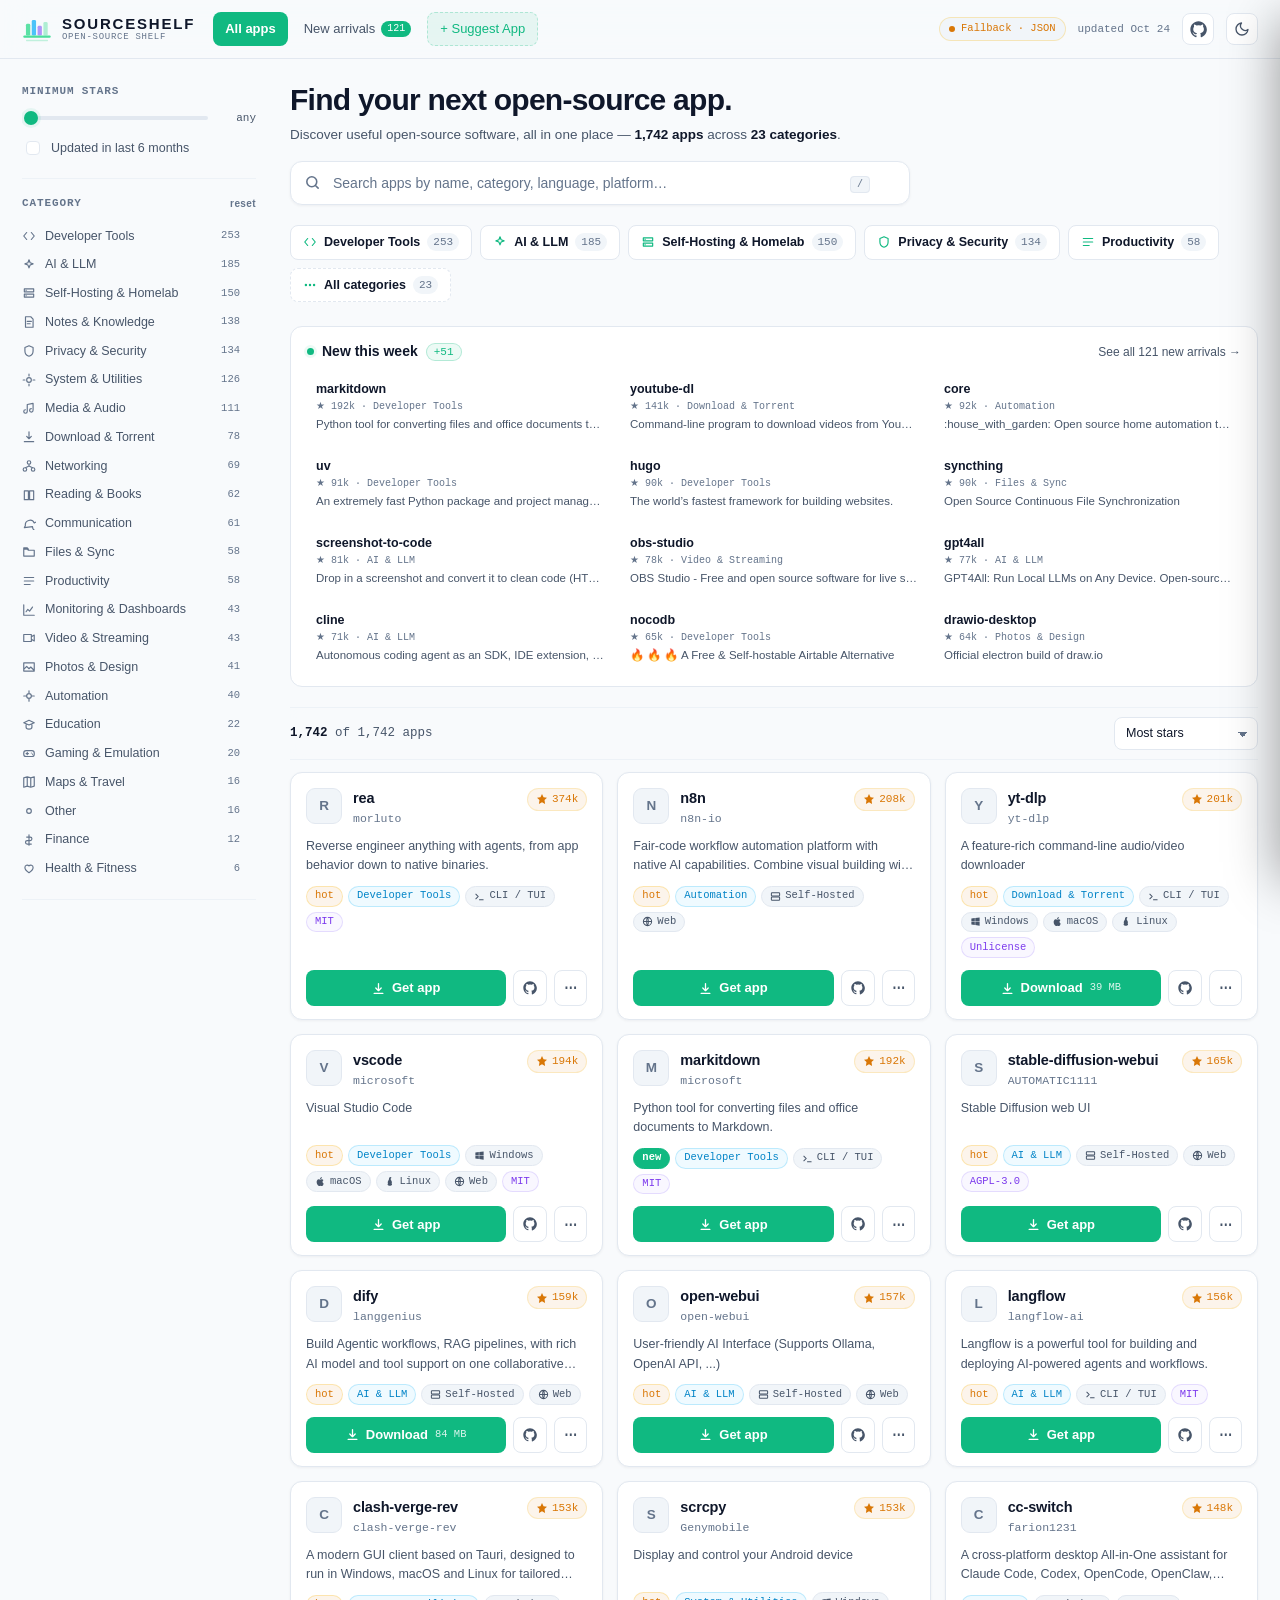
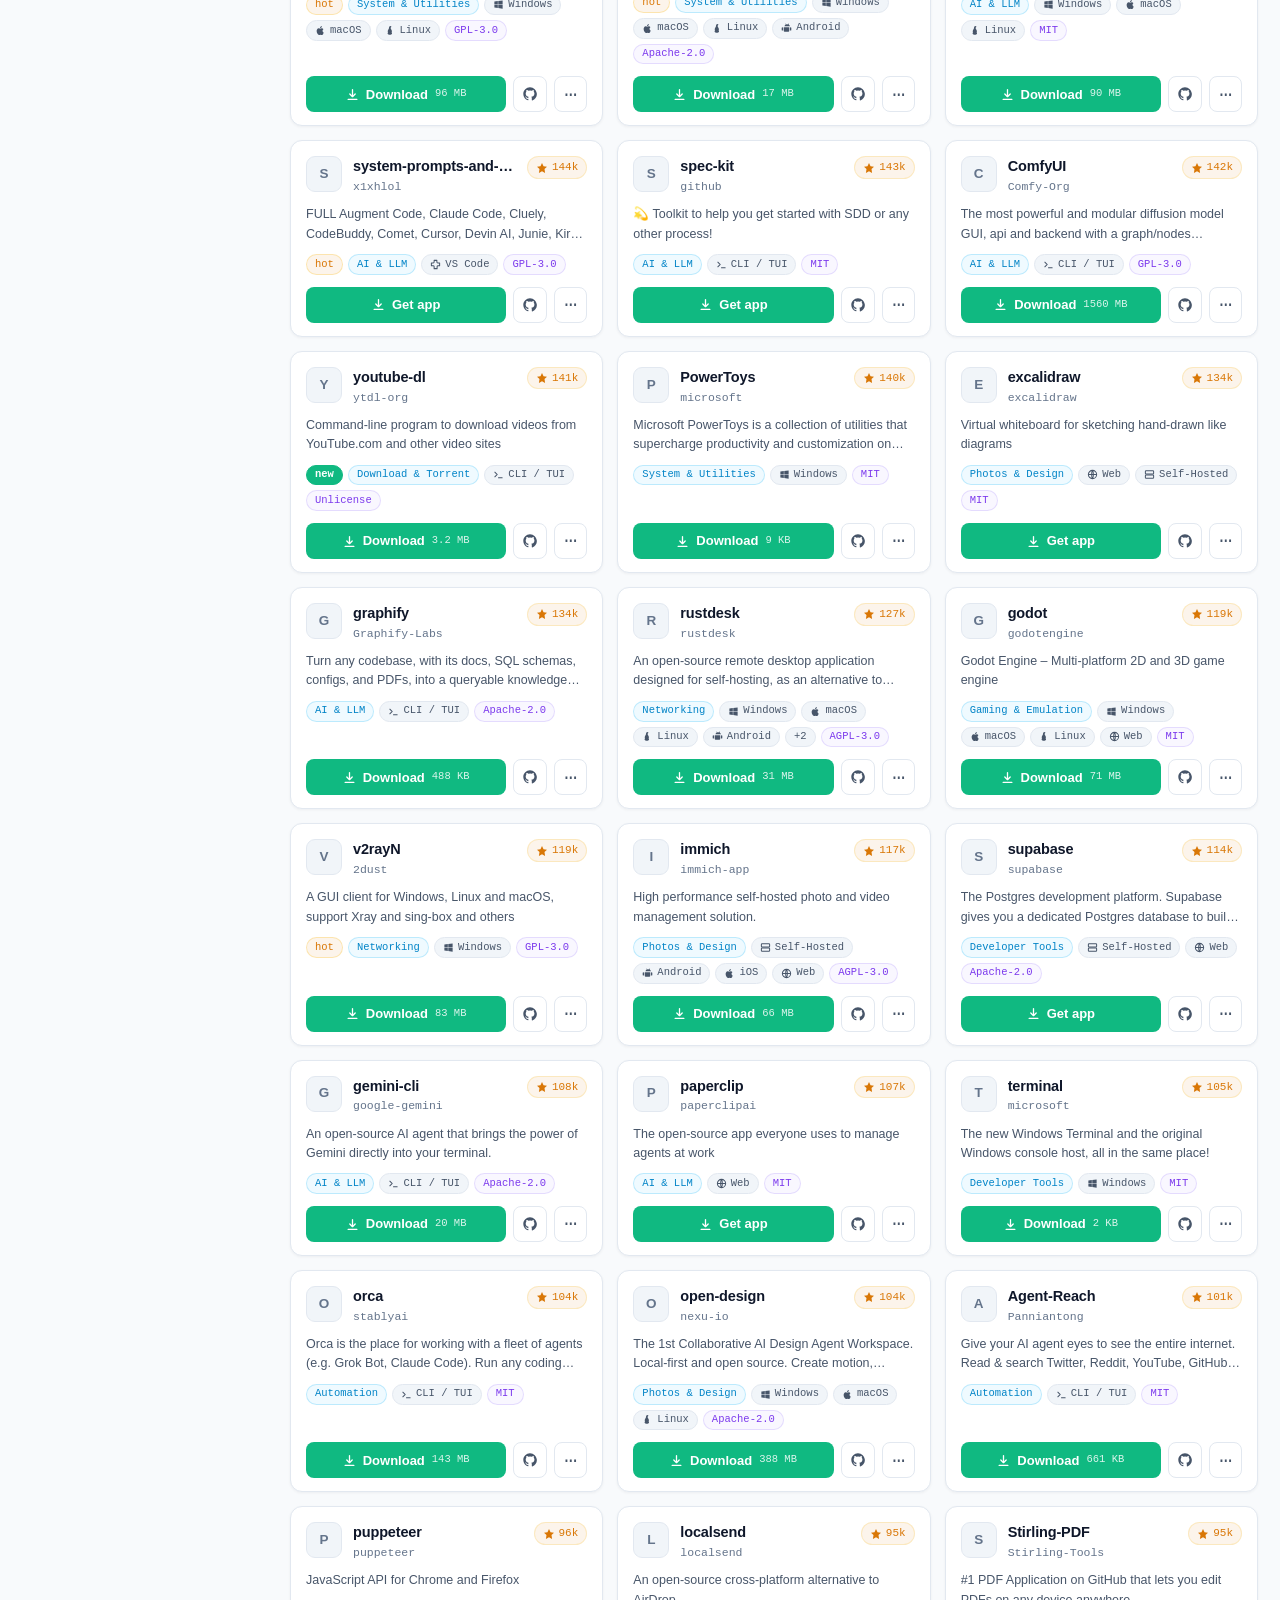
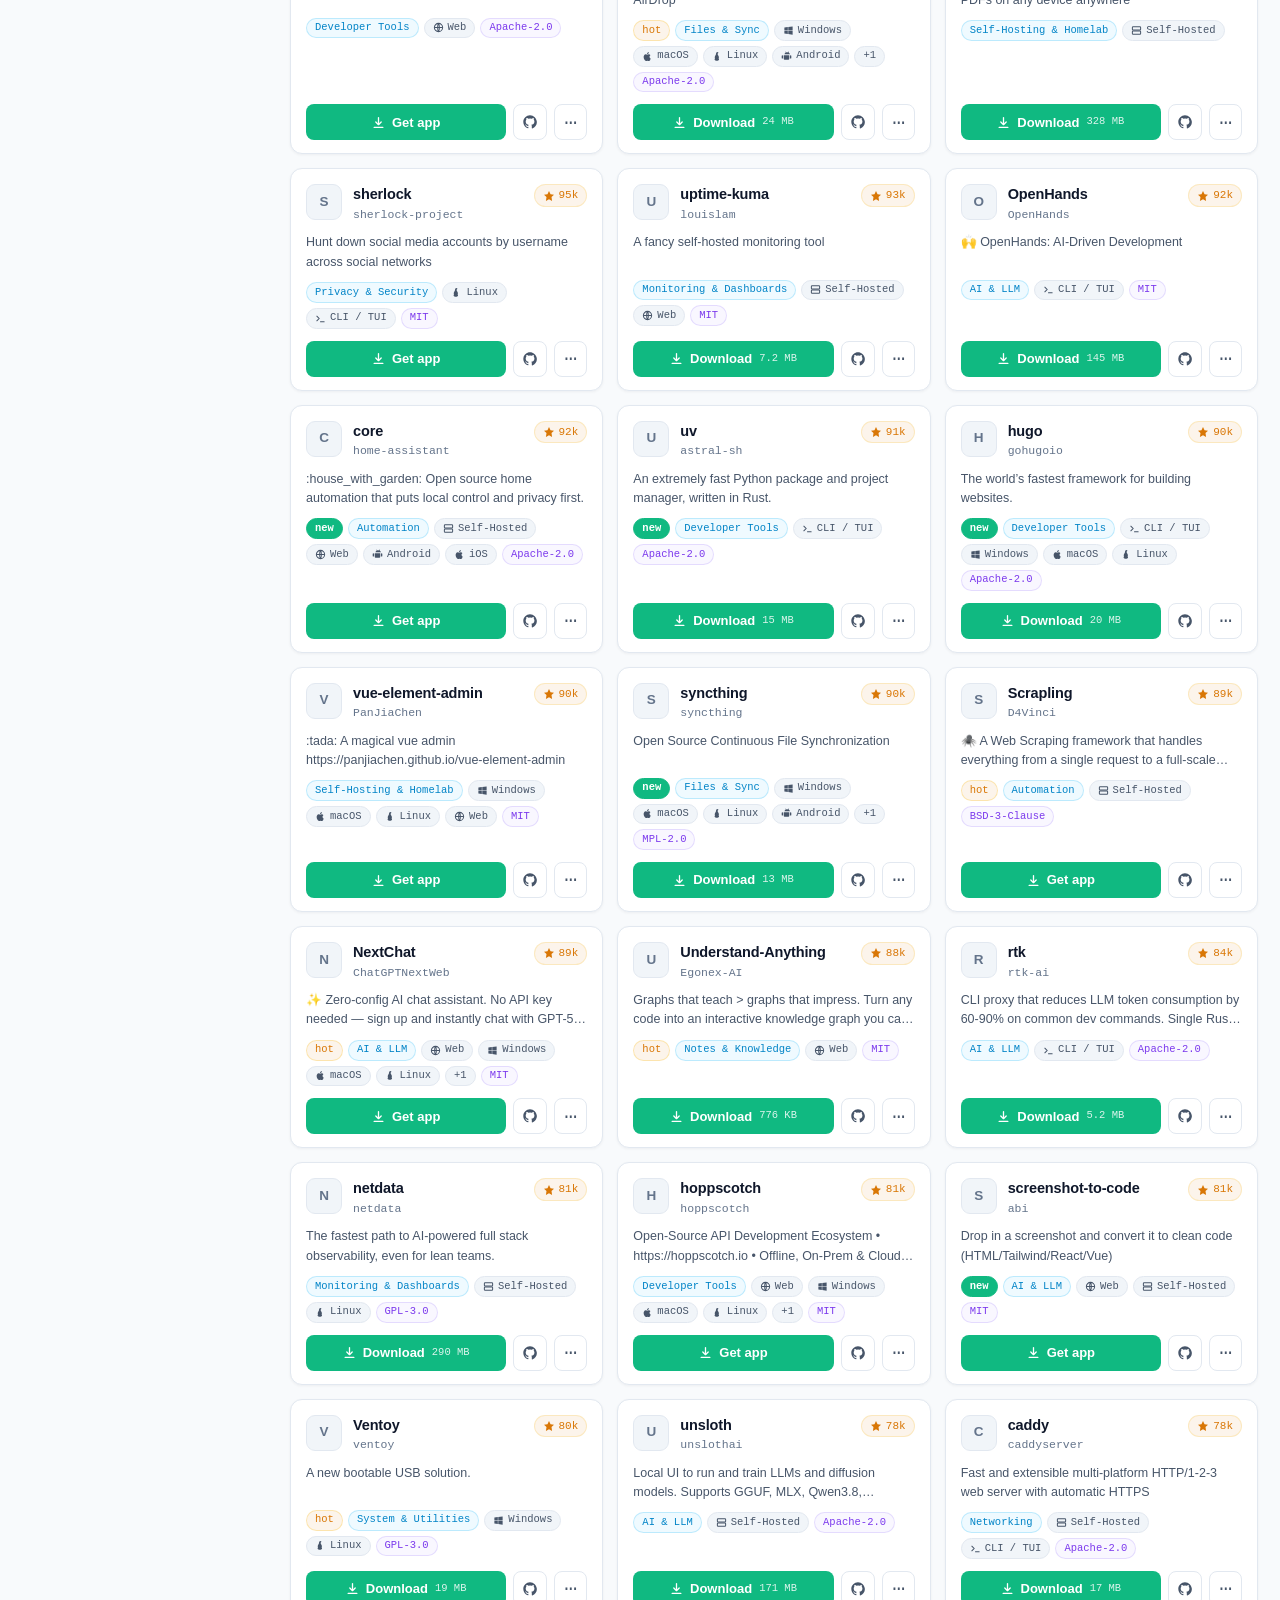
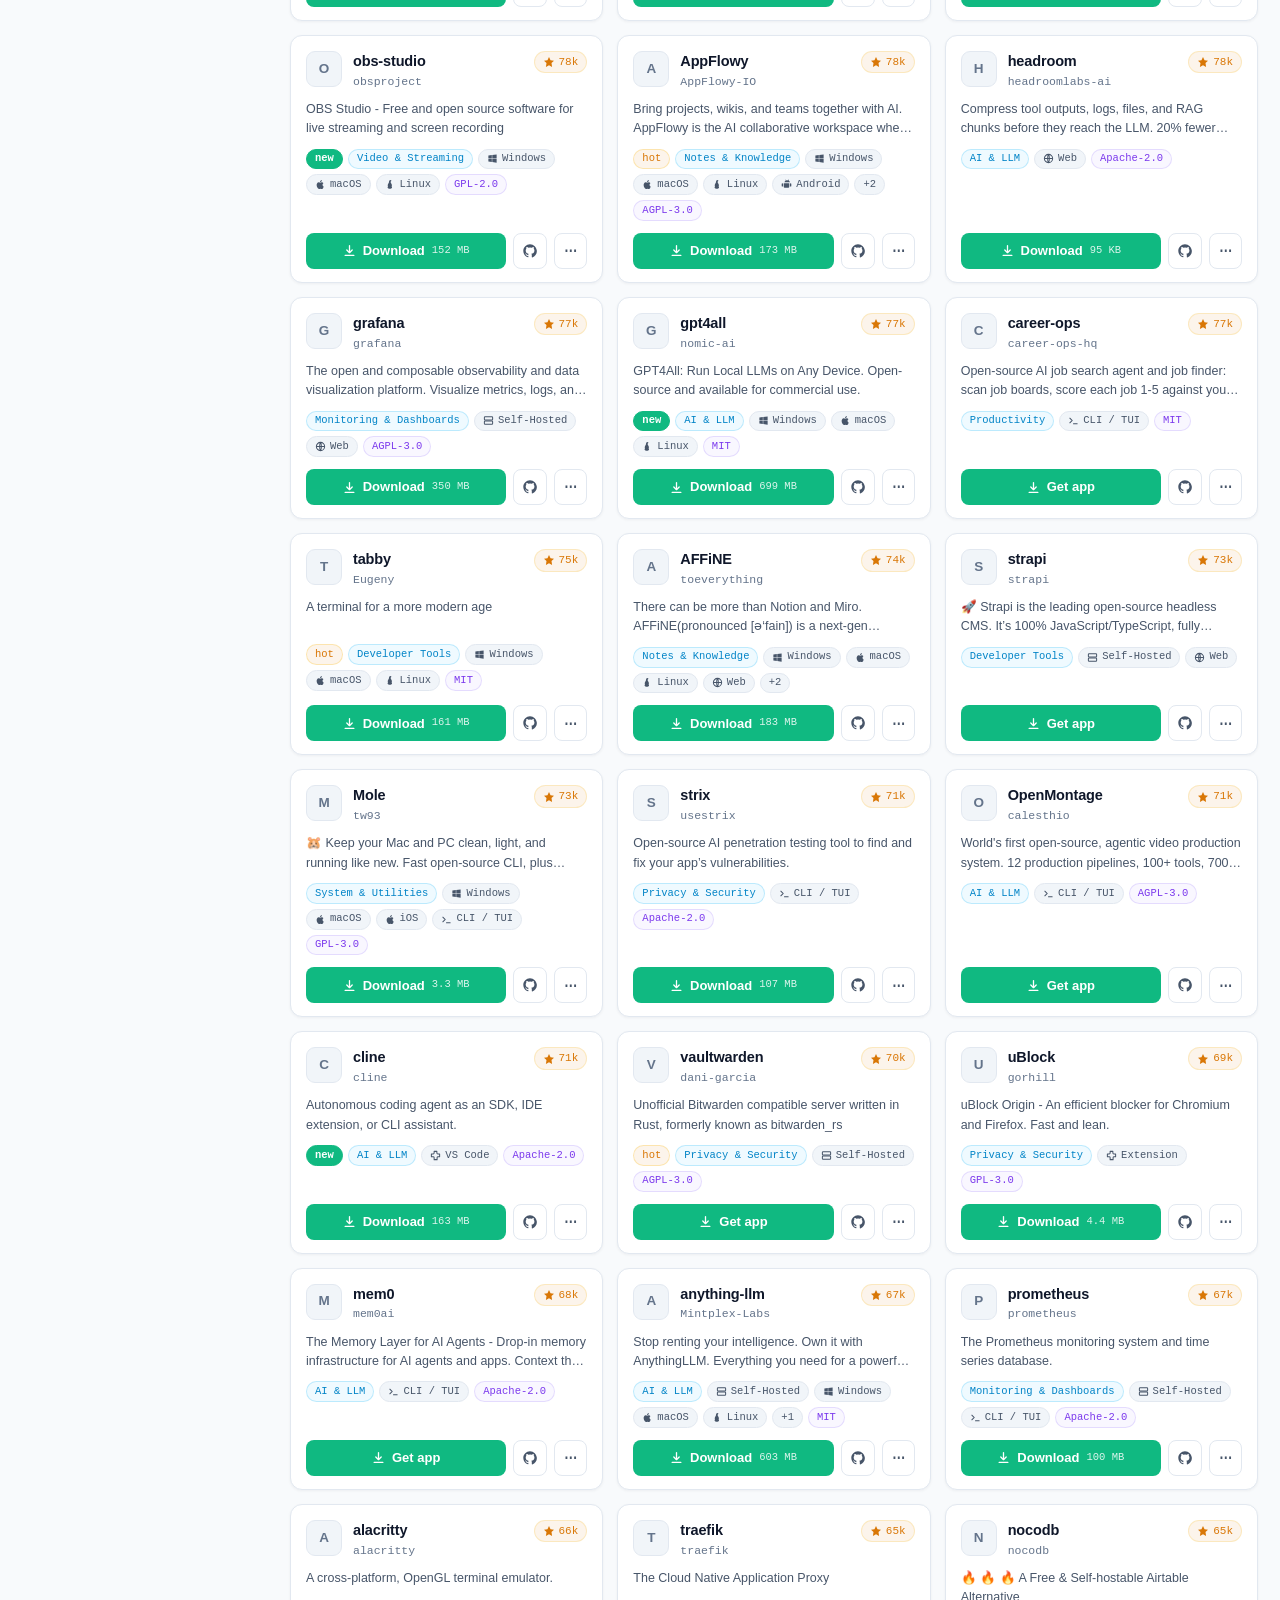
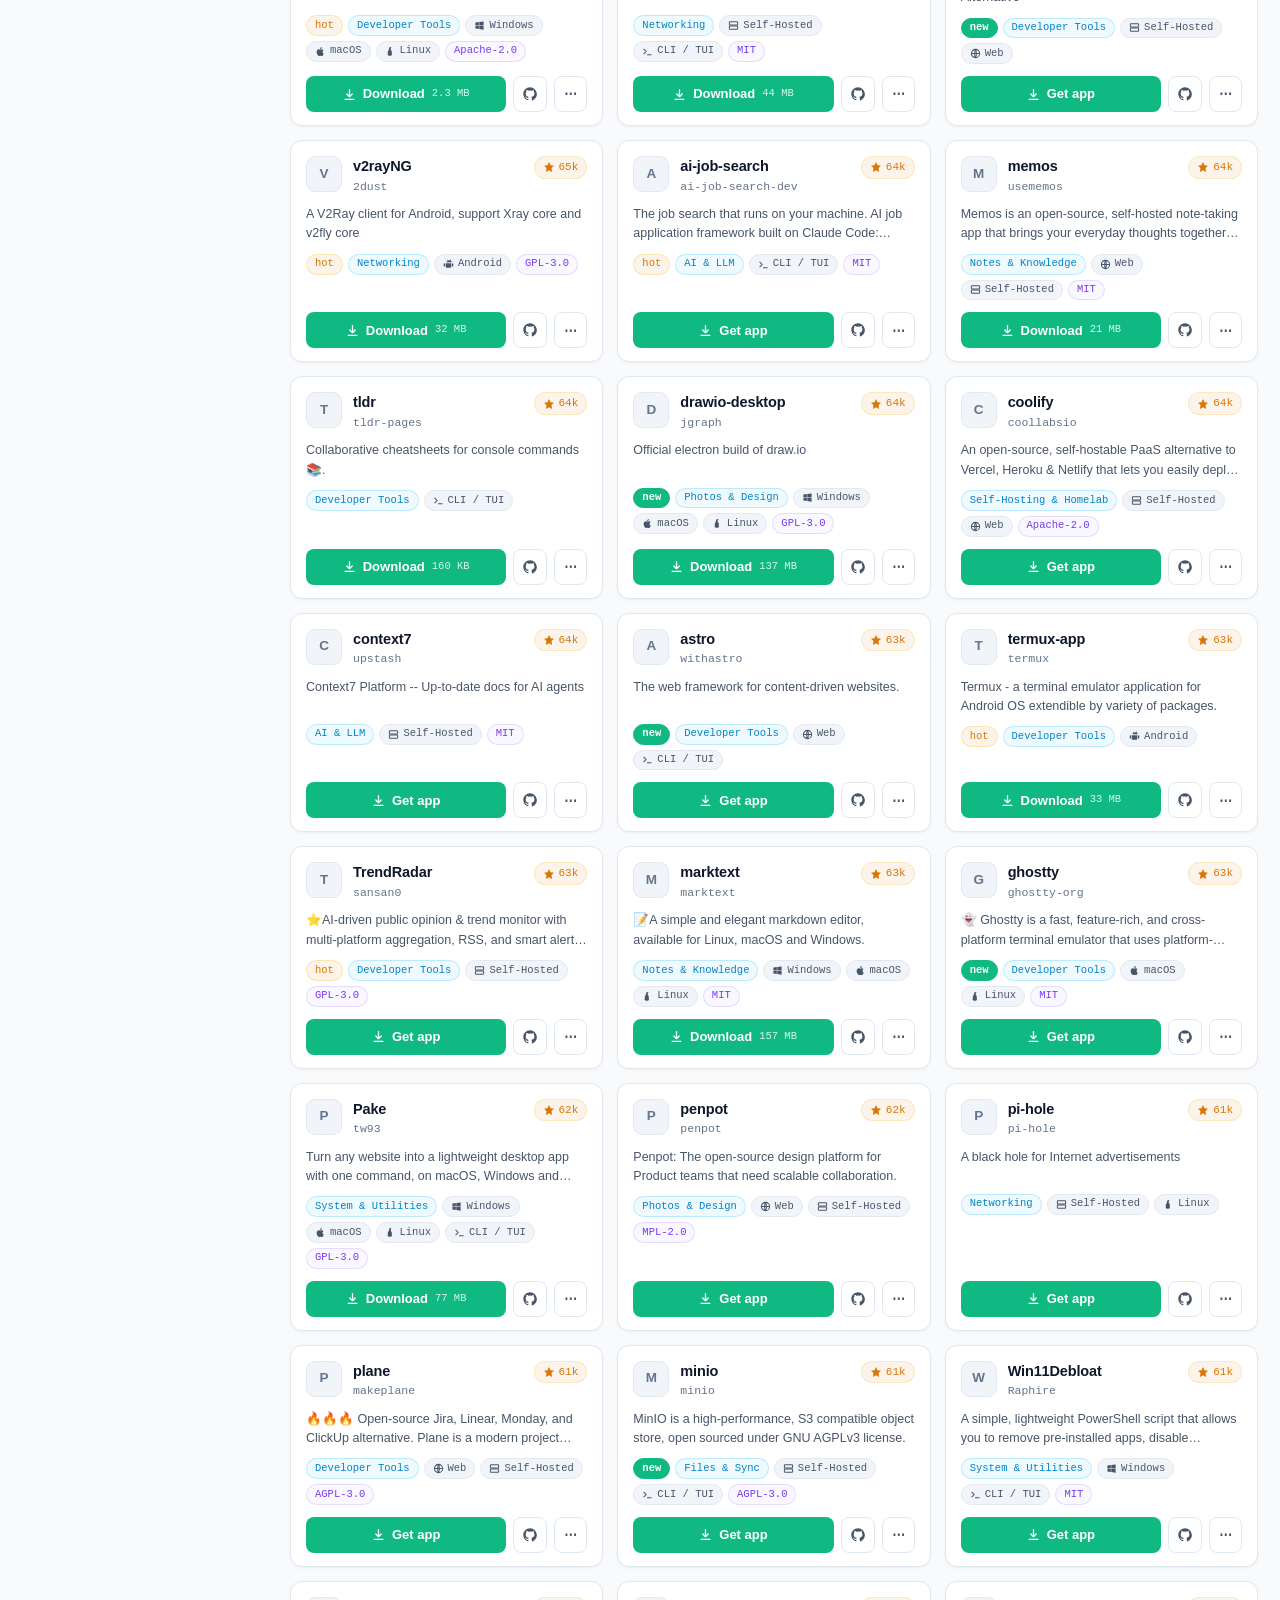
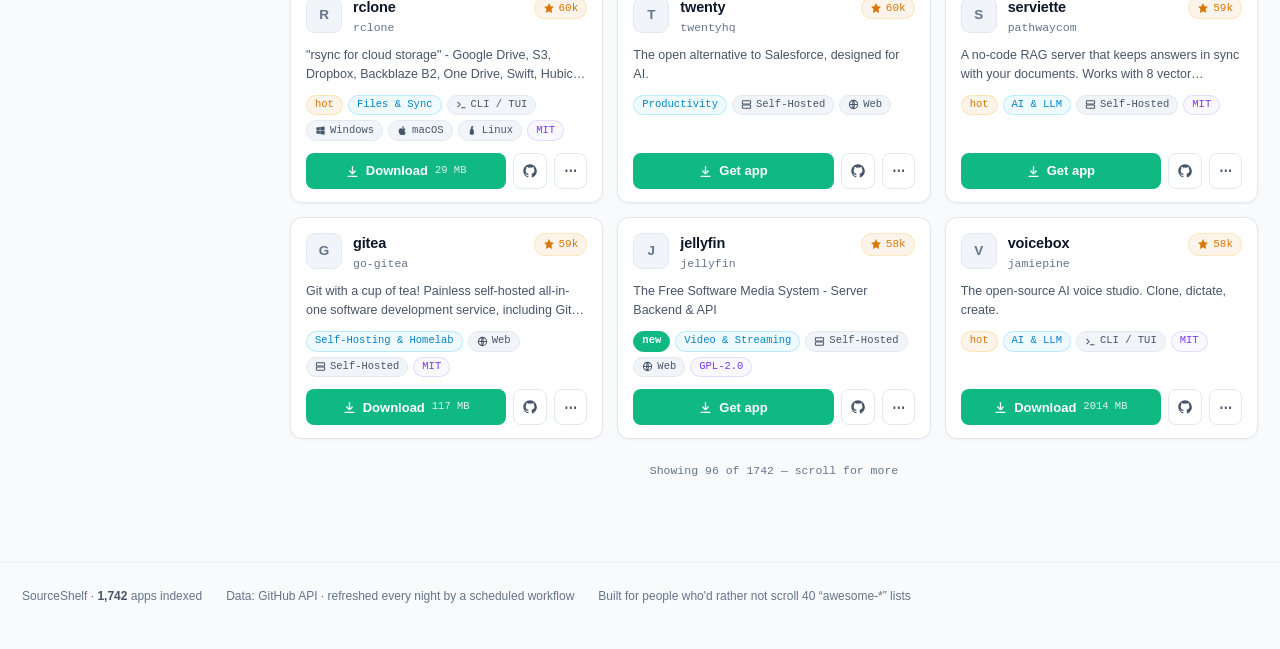
==== sourceshelf.html @ ed62c531 "chore(data): refresh catalog 2026-10-24 [+48 new]" ====
<!DOCTYPE html>
<html lang="en">
<head>
<meta charset="utf-8">
<meta name="viewport" content="width=device-width, initial-scale=1">
<title>SourceShelf — every open-source app on one shelf</title>
<meta name="generated" content="2026-10-24T05:37:25+00:00">
<meta name="description" content="SourceShelf — a fast, filterable shelf of popular open-source desktop, mobile, web and self-hosted apps. Crawled from GitHub every night, with direct download links.">
<meta http-equiv="Content-Security-Policy" content="default-src 'self'; script-src 'self' 'unsafe-inline'; style-src 'self' 'unsafe-inline'; img-src 'self' https://github.com https://avatars.githubusercontent.com data:; connect-src 'self' https://*.supabase.co https://api.github.com; base-uri 'none'; form-action 'none';">
<script>
  (function() {
    try {
      var s = localStorage.getItem("sourceshelf.theme");
      var d = window.matchMedia && window.matchMedia("(prefers-color-scheme: dark)").matches;
      var t = s || (d ? "dark" : "light");
      document.documentElement.setAttribute("data-theme", t);
    } catch(e) {}
  })();
</script>
<style>
/* ============================================================
   SOURCESHELF — styles
   Minimal Discovery, Dual Theme (Light & Dark)
   Vanilla CSS, zero external fonts/assets, offline & iframe safe.
   ============================================================ */

:root {
  /* Common typography and sizing */
  --sans: -apple-system, BlinkMacSystemFont, "Segoe UI", Inter, Roboto, "Helvetica Neue", Arial, sans-serif;
  --mono: ui-monospace, "SF Mono", "Cascadia Code", Menlo, Consolas, monospace;
  --radius: 12px;
  --radius-sm: 8px;
  --radius-xs: 5px;
  --radius-pill: 999px;

  /* Motion tokens */
  --ease-out: cubic-bezier(0.23, 1, 0.32, 1);
  --ease-drawer: cubic-bezier(0.32, 0.72, 0, 1);
  --dur-fast: 130ms;
  --dur-base: 200ms;

  /* ---------------- Dark Theme (Default) ---------------- */
  --bg: #090a0f;
  --bg-soft: #0f121a;
  --panel: #141722;
  --panel-2: #1a1e2c;
  --panel-3: #222738;
  --line: #222736;
  --line-soft: #1a1f2b;
  --text: #f3f6fc;
  --muted: #94a1b8;
  --dim: #64748b;

  --accent: #4ade9b;
  --accent-hover: #5ee9a8;
  --accent-surface: rgba(74, 222, 155, 0.1);
  --accent-border: rgba(74, 222, 155, 0.28);
  --accent-text: #04120b;

  --accent-2: #38bdf8;
  --accent-3: #a78bfa;
  --warn: #fbbf24;
  --warn-surface: rgba(251, 191, 36, 0.1);
  --danger: #f87171;

  --header-bg: rgba(9, 10, 15, 0.85);
  --shadow: 0 10px 30px -12px rgba(0, 0, 0, 0.75);
  --shadow-sm: 0 1px 3px rgba(0, 0, 0, 0.3);
  --scrim-bg: rgba(4, 5, 8, 0.65);
}

/* ---------------- Light Theme ---------------- */
[data-theme="light"] {
  --bg: #f8fafc;
  --bg-soft: #f1f5f9;
  --panel: #ffffff;
  --panel-2: #f8fafc;
  --panel-3: #f1f5f9;
  --line: #e2e8f0;
  --line-soft: #edf2f7;
  --text: #0f172a;
  --muted: #475569;
  --dim: #64748b;

  --accent: #10b981;
  --accent-hover: #059669;
  --accent-surface: rgba(16, 185, 129, 0.08);
  --accent-border: rgba(16, 185, 129, 0.26);
  --accent-text: #ffffff;

  --accent-2: #0284c7;
  --accent-3: #7c3aed;
  --warn: #d97706;
  --warn-surface: rgba(217, 119, 6, 0.08);
  --danger: #ef4444;

  --header-bg: rgba(248, 250, 252, 0.88);
  --shadow: 0 10px 30px -12px rgba(15, 23, 42, 0.08);
  --shadow-sm: 0 1px 3px rgba(15, 23, 42, 0.05);
  --scrim-bg: rgba(15, 23, 42, 0.4);
}

* { box-sizing: border-box; }

html {
  scroll-behavior: smooth;
  color-scheme: dark light;
}

body {
  margin: 0;
  background-color: var(--bg);
  background-image:
    radial-gradient(900px 500px at 12% -8%, rgba(74, 222, 155, 0.06), transparent 60%),
    radial-gradient(800px 500px at 88% -12%, rgba(56, 189, 248, 0.07), transparent 62%);
  color: var(--text);
  font-family: var(--sans);
  font-size: 14px;
  line-height: 1.5;
  -webkit-font-smoothing: antialiased;
  text-rendering: optimizeSpeed;
  transition: background-color var(--dur-base) ease, color var(--dur-base) ease;
}

[data-theme="light"] body {
  background-image:
    radial-gradient(900px 500px at 12% -8%, rgba(16, 185, 129, 0.05), transparent 60%),
    radial-gradient(800px 500px at 88% -12%, rgba(2, 132, 199, 0.05), transparent 62%);
}

a { color: inherit; text-decoration: none; }
button { font: inherit; color: inherit; cursor: pointer; background: none; border: 0; padding: 0; }
input, select { font: inherit; color: inherit; }
::selection { background: rgba(74, 222, 155, 0.28); }

:focus-visible {
  outline: 2px solid var(--accent);
  outline-offset: 2px;
}

.card-stars, .live-pill, .stars-val, .navbadge, .fitem .c, .stat b, .result-count, .ns-count, .t-count {
  font-variant-numeric: tabular-nums;
  font-feature-settings: "tnum";
}

/* scrollbars */
* { scrollbar-width: thin; scrollbar-color: var(--line) transparent; }
*::-webkit-scrollbar { width: 8px; height: 8px; }
*::-webkit-scrollbar-thumb {
  background: var(--line); border-radius: 99px; border: 2px solid transparent;
  background-clip: content-box;
}
*::-webkit-scrollbar-thumb:hover { background: var(--dim); background-clip: content-box; }

/* ============================================================ header */

.top {
  position: sticky; top: 0; z-index: 60;
  background: var(--header-bg);
  backdrop-filter: blur(14px) saturate(140%);
  -webkit-backdrop-filter: blur(14px) saturate(140%);
  border-bottom: 1px solid var(--line);
  transition: background-color var(--dur-base) ease, border-color var(--dur-base) ease;
}

.top-in {
  max-width: 1560px; margin: 0 auto;
  padding: 0 22px;
  height: 58px;
  display: flex; align-items: center; gap: 18px;
}

.brand {
  display: flex; align-items: center; gap: 10px;
  flex-shrink: 0;
  transition: opacity var(--dur-fast);
}
.brand:hover { opacity: 0.88; }
.brand svg { width: 30px; height: 30px; flex-shrink: 0; }
.brand-txt { display: flex; flex-direction: column; line-height: 1.15; }
.brand-txt b { font-size: 15px; letter-spacing: 0.12em; font-weight: 800; color: var(--text); }
.brand-txt span {
  font-size: 9px; letter-spacing: 0.08em; text-transform: uppercase;
  color: var(--dim); font-family: var(--mono);
}

.top-nav { display: flex; gap: 4px; flex-shrink: 0; }
.navbtn {
  font-size: 13px; color: var(--muted);
  padding: 6px 12px; border-radius: 8px;
  display: flex; align-items: center; gap: 6px;
  transition: color var(--dur-fast), background var(--dur-fast), transform var(--dur-fast) var(--ease-out);
}
.navbtn:hover { color: var(--text); background: var(--panel-2); }
.navbtn:active { transform: scale(0.97); }
.navbtn.on { color: var(--accent-text); background: var(--accent); font-weight: 600; }
.navbtn-suggest {
  color: var(--accent);
  background: var(--accent-surface);
  border: 1px dashed var(--accent-border);
  font-weight: 500;
}
.navbtn-suggest:hover {
  background: var(--accent);
  color: var(--accent-text);
  border-style: solid;
}
.navbadge {
  font-family: var(--mono); font-size: 10px;
  border-radius: var(--radius-pill); padding: 0 6px; line-height: 16px;
  background: rgba(255, 255, 255, 0.25); color: inherit;
}
.navbtn:not(.on) .navbadge { background: var(--accent); color: var(--accent-text); }

.top-meta {
  margin-left: auto; display: flex; align-items: center; gap: 12px;
  flex-shrink: 0; color: var(--dim);
}

.live-pill {
  display: inline-flex; align-items: center; gap: 6px;
  font-family: var(--mono); font-size: 10.5px;
  border: 1px solid var(--line); border-radius: var(--radius-pill);
  padding: 3px 9px; color: var(--dim); background: var(--bg-soft);
  white-space: nowrap;
}
.live-pill i {
  width: 6px; height: 6px; border-radius: 50%;
  background: currentColor; flex-shrink: 0;
}
.live-pill[data-kind="live"] { color: var(--accent); border-color: var(--accent-border); }
.live-pill[data-kind="live"] i { box-shadow: 0 0 0 3px var(--accent-surface); }
.live-pill[data-kind="warn"] { color: var(--warn); border-color: rgba(251, 191, 36, 0.3); }
.live-pill[data-kind="static"] { color: var(--dim); }

#updated { font-family: var(--mono); font-size: 11px; color: var(--dim); white-space: nowrap; }

.icon-link {
  width: 32px; height: 32px; border-radius: 8px;
  display: grid; place-items: center;
  color: var(--muted); border: 1px solid var(--line);
  background: var(--panel);
  transition: color var(--dur-fast), border-color var(--dur-fast), transform var(--dur-fast) var(--ease-out);
}
.icon-link:hover { color: var(--text); border-color: var(--dim); background: var(--panel-2); }
.icon-link:active { transform: scale(0.94); }

.theme-toggle {
  width: 32px; height: 32px; border-radius: 8px;
  display: grid; place-items: center;
  color: var(--muted); border: 1px solid var(--line);
  background: var(--panel);
  transition: color var(--dur-fast), border-color var(--dur-fast), transform var(--dur-fast) var(--ease-out);
}
.theme-toggle:hover { color: var(--text); border-color: var(--dim); background: var(--panel-2); }
.theme-toggle:active { transform: scale(0.94); }

/* Sun shows in dark mode, Moon shows in light mode */
.theme-toggle .sun-icon { display: block; }
.theme-toggle .moon-icon { display: none; }
[data-theme="light"] .theme-toggle .sun-icon { display: none; }
[data-theme="light"] .theme-toggle .moon-icon { display: block; }

.icon-btn {
  display: none;
  width: 34px; height: 34px; border-radius: 8px;
  place-items: center;
  border: 1px solid var(--line); color: var(--muted);
  background: var(--panel);
  transition: color var(--dur-fast), transform var(--dur-fast) var(--ease-out);
}
.icon-btn:hover { color: var(--text); }
.icon-btn:active { transform: scale(0.94); }

/* ============================================================ shell layout */

.shell {
  max-width: 1560px; margin: 0 auto;
  padding: 0 22px;
  display: grid;
  grid-template-columns: 240px minmax(0, 1fr);
  gap: 28px;
  align-items: start;
}

.side {
  position: sticky; top: 58px;
  max-height: calc(100vh - 58px);
  overflow-y: auto;
  padding: 24px 6px 40px 0;
}

.fgroup { padding: 0 0 16px; margin-bottom: 16px; border-bottom: 1px solid var(--line-soft); }
.fgroup:last-child { border-bottom: 0; }
.fgroup h3 {
  font-size: 11px; letter-spacing: 0.08em; text-transform: uppercase;
  color: var(--dim); font-family: var(--mono); font-weight: 600;
  display: flex; align-items: center; justify-content: space-between;
  margin: 0 0 10px;
}
.fgroup h3 button {
  font-size: 10px; letter-spacing: 0.04em; text-transform: none;
  color: var(--dim); font-family: var(--sans);
}
.fgroup h3 button:hover { color: var(--accent); }

.side-note {
  color: var(--dim); font-size: 11.5px; line-height: 1.6;
}

.range-row { display: flex; align-items: center; gap: 10px; }
input[type="range"] {
  -webkit-appearance: none; appearance: none;
  flex: 1; height: 4px; border-radius: 99px;
  background: var(--line); outline: none;
}
input[type="range"]::-webkit-slider-thumb {
  -webkit-appearance: none; width: 14px; height: 14px; border-radius: 50%;
  background: var(--accent); cursor: pointer;
  box-shadow: 0 0 0 3px var(--accent-surface);
  transition: transform var(--dur-fast);
}
input[type="range"]::-webkit-slider-thumb:hover { transform: scale(1.15); }
input[type="range"]::-moz-range-thumb {
  width: 14px; height: 14px; border: 0; border-radius: 50%;
  background: var(--accent); cursor: pointer;
}
.stars-val {
  font-family: var(--mono); font-size: 11px;
  color: var(--muted); min-width: 36px; text-align: right;
}

.chk {
  display: flex; align-items: center; gap: 8px;
  padding: 4px 0; font-size: 12.5px; color: var(--muted);
  cursor: pointer; user-select: none;
}
.chk:hover { color: var(--text); }
.chk input {
  -webkit-appearance: none; appearance: none;
  width: 14px; height: 14px; flex-shrink: 0;
  border: 1px solid var(--line); border-radius: 4px;
  background: var(--panel); cursor: pointer; position: relative;
  transition: border-color var(--dur-fast), background var(--dur-fast);
}
.chk input:checked { border-color: var(--accent); background: var(--accent); }
.chk input:checked::after {
  content: ""; position: absolute; inset: 2px 2px 3px 2px;
  border: solid var(--accent-text); border-width: 0 0 2px 2px;
  transform: rotate(-45deg);
}

.fitem {
  display: flex; align-items: center; gap: 9px;
  width: 100%; padding: 5px 8px; margin: 0 -8px;
  border-radius: var(--radius-sm);
  font-size: 12.5px; color: var(--muted);
  text-align: left;
  transition: color var(--dur-fast), background var(--dur-fast), transform var(--dur-fast) var(--ease-out);
}
.fitem:hover { color: var(--text); background: var(--panel-2); }
.fitem:active { transform: scale(0.98); }
.fitem .ico { display: grid; place-items: center; flex-shrink: 0; color: var(--dim); }
.fitem .t { flex: 1; min-width: 0; overflow: hidden; text-overflow: ellipsis; white-space: nowrap; }
.fitem .c {
  font-family: var(--mono); font-size: 10.5px;
  color: var(--dim); flex-shrink: 0;
}
.fitem.on { color: var(--accent); background: var(--accent-surface); }
.fitem.on .ico, .fitem.on .c { color: var(--accent); opacity: 0.9; }

/* ============================================================ main & search-first hero */

.main { padding: 24px 0 60px; min-width: 0; }

.hero {
  margin-bottom: 24px;
  display: flex; flex-direction: column; gap: 16px;
}
.hero-text { max-width: 680px; }
.hero h1 {
  font-size: 30px; font-weight: 750; letter-spacing: -0.025em;
  line-height: 1.15; margin: 0; color: var(--text);
}
.hero p {
  margin: 7px 0 0; color: var(--muted); font-size: 13.5px; line-height: 1.5;
}
.hero p b { color: var(--text); font-weight: 600; }

/* Search bar in Hero */
.search-wrap {
  position: relative; width: 100%; max-width: 620px;
  display: flex; align-items: center;
}
.search {
  width: 100%; height: 44px;
  background: var(--panel);
  border: 1px solid var(--line);
  border-radius: var(--radius);
  padding: 0 64px 0 42px;
  font-size: 14px;
  color: var(--text);
  outline: none;
  box-shadow: var(--shadow-sm);
  transition: border-color var(--dur-fast), background var(--dur-fast), box-shadow var(--dur-fast);
}
.search::placeholder { color: var(--dim); }
.search:focus {
  border-color: var(--accent);
  background: var(--panel);
  box-shadow: 0 0 0 3px var(--accent-surface);
}
.search::-webkit-search-decoration,
.search::-webkit-search-cancel-button { display: none; }

.search-ico {
  position: absolute; left: 14px; color: var(--dim);
  display: grid; place-items: center; pointer-events: none;
}
.kbd { position: absolute; right: 40px; pointer-events: none; }
.kbd kbd {
  font-family: var(--mono); font-size: 10px;
  border: 1px solid var(--line); border-radius: 4px;
  padding: 2px 6px; color: var(--dim); background: var(--bg-soft);
}
.search-clear {
  position: absolute; right: 12px;
  width: 22px; height: 22px; border-radius: 50%;
  display: none; place-items: center;
  color: var(--dim);
  transition: transform var(--dur-fast) var(--ease-out), color var(--dur-fast), background var(--dur-fast);
}
.search-clear:hover { color: var(--text); background: var(--line); }
.search-clear:active { transform: scale(0.9); }
.search-wrap.has-val .search-clear { display: grid; }
.search-wrap.has-val .kbd { display: none; }

/* Category Shortcuts */
#tiles-wrap { margin-top: 4px; }
.tiles {
  display: flex; flex-wrap: wrap; gap: 8px;
}
.tile {
  display: inline-flex; align-items: center; gap: 7px;
  padding: 7px 12px;
  background: var(--panel);
  border: 1px solid var(--line);
  border-radius: var(--radius-sm);
  text-align: left;
  transition: border-color var(--dur-fast), background var(--dur-fast), transform var(--dur-fast) var(--ease-out), color var(--dur-fast);
}
.tile:hover {
  border-color: var(--dim); background: var(--panel-2); color: var(--text);
}
@media (hover: hover) and (pointer: fine) {
  .tile:hover { transform: translateY(-1px); }
}
.tile:active { transform: scale(0.97); }
.tile .ti { color: var(--accent); display: grid; place-items: center; flex-shrink: 0; }
.tile .t-name { font-size: 12.5px; font-weight: 600; color: var(--text); }
.tile .t-count {
  font-size: 11px; color: var(--dim); font-family: var(--mono);
  background: var(--bg-soft); border-radius: var(--radius-pill);
  padding: 1px 6px;
}
.tile.tile-more {
  border-style: dashed;
}

/* ============================================================ toolbar */

.toolbar {
  display: flex; align-items: center; gap: 12px;
  margin-bottom: 12px;
  padding: 9px 0;
  border-top: 1px solid var(--line-soft);
  border-bottom: 1px solid var(--line-soft);
  position: sticky; top: 58px; z-index: 20;
  background: var(--header-bg);
  backdrop-filter: blur(8px);
  -webkit-backdrop-filter: blur(8px);
}
.result-count { font-size: 12.5px; color: var(--muted); font-family: var(--mono); }
.result-count b { color: var(--text); }
.spacer { flex: 1; }
.chips { display: flex; gap: 6px; flex-wrap: wrap; }

.select {
  -webkit-appearance: none; appearance: none;
  background: var(--panel);
  border: 1px solid var(--line);
  border-radius: var(--radius-sm);
  padding: 6px 28px 6px 11px;
  font-size: 12.5px; color: var(--text);
  cursor: pointer;
  background-image: linear-gradient(45deg, transparent 50%, var(--dim) 50%),
                    linear-gradient(135deg, var(--dim) 50%, transparent 50%);
  background-position: calc(100% - 14px) 52%, calc(100% - 9px) 52%;
  background-size: 5px 5px, 5px 5px;
  background-repeat: no-repeat;
  transition: border-color var(--dur-fast);
}
.select:hover { border-color: var(--dim); }
.select option { background: var(--panel); color: var(--text); }

.active-bar { display: none; align-items: center; gap: 7px; flex-wrap: wrap; }
.active-bar.show { display: flex; margin-bottom: 12px; }
.active-bar .lbl {
  font-size: 10px; letter-spacing: 0.12em; text-transform: uppercase;
  color: var(--dim); font-family: var(--mono); margin-right: 2px;
}
.pill {
  display: inline-flex; align-items: center; gap: 5px;
  font-size: 12px; color: var(--text);
  background: var(--panel-2);
  border: 1px solid var(--line);
  border-radius: var(--radius-pill);
  padding: 2px 4px 2px 10px;
}
.pill button {
  width: 16px; height: 16px; border-radius: 50%;
  display: grid; place-items: center;
  color: var(--dim);
  transition: transform var(--dur-fast) var(--ease-out), background var(--dur-fast), color var(--dur-fast);
}
.pill button:hover { background: var(--line); color: var(--text); }
.pill button:active { transform: scale(0.9); }
.pill svg { width: 9px; height: 9px; }

.clear-all {
  font-size: 12px; color: var(--muted);
  border: 1px dashed var(--line); border-radius: var(--radius-pill); padding: 2px 9px;
  transition: color var(--dur-fast), border-color var(--dur-fast), transform var(--dur-fast) var(--ease-out);
}
.clear-all:hover { color: var(--danger); border-color: var(--danger); }
.clear-all:active { transform: scale(0.96); }

/* ============================================================ cards */

.grid { display: grid; gap: 14px; }
.grid.g3 { grid-template-columns: repeat(3, minmax(0, 1fr)); }

.card {
  display: flex; flex-direction: column;
  background: var(--panel);
  border: 1px solid var(--line);
  border-radius: var(--radius);
  padding: 15px 15px 13px;
  box-shadow: var(--shadow-sm);
  cursor: pointer;
  transition: border-color var(--dur-fast), transform var(--dur-fast) var(--ease-out), background var(--dur-fast), box-shadow var(--dur-fast);
}
@media (hover: hover) and (pointer: fine) {
  .card:hover {
    border-color: var(--dim);
    background: var(--panel-2);
    transform: translateY(-2px);
    box-shadow: var(--shadow);
  }
}
.card:active { transform: scale(0.99); }

.card-h { display: flex; align-items: flex-start; gap: 11px; }
.card-logo {
  width: 36px; height: 36px; border-radius: 9px; flex-shrink: 0;
  background: var(--bg-soft);
  border: 1px solid var(--line);
  display: grid; place-items: center;
  overflow: hidden; position: relative;
  font-size: 13.5px; font-weight: 700; color: var(--dim);
}
.card-logo img { position: absolute; inset: 0; width: 100%; height: 100%; object-fit: cover; }
.card-t { min-width: 0; flex: 1; }
.card-name {
  font-size: 14.5px; font-weight: 700; letter-spacing: -0.01em;
  color: var(--text);
  display: block; overflow: hidden; text-overflow: ellipsis; white-space: nowrap;
}
a.card-name:hover { color: var(--accent); }
.card-owner {
  font-size: 11.5px; color: var(--dim); font-family: var(--mono);
  overflow: hidden; text-overflow: ellipsis; white-space: nowrap;
}
.card-stars {
  display: inline-flex; align-items: center; gap: 4px;
  font-family: var(--mono); font-size: 11px;
  color: var(--warn);
  background: var(--warn-surface);
  border: 1px solid rgba(251, 191, 36, 0.22);
  border-radius: var(--radius-pill); padding: 2px 8px;
  flex-shrink: 0;
}

.card-desc {
  margin: 10px 0 0;
  font-size: 12.5px; line-height: 1.55; color: var(--muted);
  display: -webkit-box; -webkit-line-clamp: 2; -webkit-box-orient: vertical;
  overflow: hidden; min-height: 2.9em;
}

.card-tags {
  display: flex; flex-wrap: wrap; gap: 5px;
  margin: 10px 0 0;
}
.tag {
  font-size: 10.5px; font-family: var(--mono);
  color: var(--muted);
  background: var(--bg-soft);
  border: 1px solid var(--line);
  border-radius: var(--radius-pill);
  padding: 1.5px 8px;
  display: inline-flex; align-items: center; gap: 4px;
  white-space: nowrap;
}
.tag.cat { color: var(--accent-2); border-color: rgba(56, 189, 248, 0.28); background: rgba(56, 189, 248, 0.08); }
.tag.lic { color: var(--accent-3); border-color: rgba(167, 139, 250, 0.26); background: rgba(167, 139, 250, 0.07); }
.tag.os { color: var(--muted); }
.tag.badge-new { color: var(--accent-text); background: var(--accent); border-color: var(--accent); font-weight: 700; }
.tag.badge-hot { color: var(--warn); border-color: rgba(251, 191, 36, 0.3); background: var(--warn-surface); }
button.tag:hover { color: var(--text); border-color: var(--dim); }

.card-f {
  display: flex; align-items: center; gap: 7px;
  margin-top: auto; padding-top: 12px;
}
.btn {
  display: inline-flex; align-items: center; justify-content: center; gap: 6px;
  height: 32px; padding: 0 12px;
  border-radius: 8px;
  font-size: 12.5px; font-weight: 600;
  border: 1px solid var(--line);
  color: var(--muted);
  background: var(--panel);
  transition: color var(--dur-fast), border-color var(--dur-fast), background var(--dur-fast), transform var(--dur-fast) var(--ease-out);
}
.btn:hover { color: var(--text); border-color: var(--dim); background: var(--panel-2); }
.btn:active { transform: scale(0.97); }
.btn.primary {
  flex: 1;
  color: var(--accent-text);
  background: var(--accent);
  border-color: transparent;
}
.btn.primary:hover { background: var(--accent-hover); }
.btn .n { font-family: var(--mono); font-size: 10.5px; opacity: 0.85; font-weight: 400; }
.btn.gh { padding: 0 9px; }

.empty {
  grid-column: 1 / -1;
  text-align: center; padding: 60px 20px;
}
.empty h3 { margin: 0 0 6px; font-size: 17px; font-weight: 600; color: var(--text); }
.empty p { margin: 0; color: var(--muted); font-size: 13px; }

.sentinel { height: 1px; }
.loading-more {
  padding: 22px 0; text-align: center;
  font-family: var(--mono); font-size: 11.5px; color: var(--dim);
}

/* ============================================================ new arrivals */

.newstrip {
  margin-bottom: 20px;
  background: var(--panel);
  border: 1px solid var(--line);
  border-radius: var(--radius);
  padding: 14px 16px;
}
.ns-head {
  display: flex; align-items: center; gap: 10px;
  margin-bottom: 10px;
}
.ns-title { display: flex; align-items: center; gap: 8px; }
.ns-title h2 { font-size: 14px; font-weight: 700; margin: 0; color: var(--text); }
.ns-dot {
  width: 7px; height: 7px; border-radius: 50%;
  background: var(--accent);
  box-shadow: 0 0 0 3px var(--accent-surface);
}
.ns-count {
  font-family: var(--mono); font-size: 11px; color: var(--accent);
  background: var(--accent-surface);
  border: 1px solid var(--accent-border);
  border-radius: var(--radius-pill); padding: 0 7px;
}
.ns-more {
  margin-left: auto; font-size: 12px; color: var(--muted);
  transition: color var(--dur-fast);
}
.ns-more:hover { color: var(--accent); }

.ns-rail {
  display: grid;
  grid-template-columns: repeat(auto-fill, minmax(260px, 1fr));
  gap: 8px;
}
.ns-card {
  display: flex; align-items: flex-start; gap: 9px;
  padding: 8px 9px;
  border-radius: var(--radius-sm);
  transition: background var(--dur-fast), transform var(--dur-fast) var(--ease-out);
}
.ns-card:hover { background: var(--panel-2); }
.ns-card:active { transform: scale(0.98); }
.ns-logo {
  width: 26px; height: 26px; border-radius: 7px; flex-shrink: 0;
  background: var(--panel-2); border: 1px solid var(--line);
  display: grid; place-items: center; overflow: hidden; position: relative;
  font-size: 11px; font-weight: 700; color: var(--dim);
}
.ns-logo img { position: absolute; inset: 0; width: 100%; height: 100%; object-fit: cover; }
.ns-body { min-width: 0; flex: 1; display: flex; flex-direction: column; }
.ns-name {
  font-size: 12.5px; font-weight: 600; color: var(--text);
  overflow: hidden; text-overflow: ellipsis; white-space: nowrap;
}
.ns-card:hover .ns-name { color: var(--accent); }
.ns-meta {
  font-family: var(--mono); font-size: 10px; color: var(--dim);
  display: flex; align-items: center; gap: 3px;
}
.ns-desc {
  margin: 2px 0 0; font-size: 11.5px; color: var(--muted);
  overflow: hidden; text-overflow: ellipsis; white-space: nowrap;
}

/* ---- grouped day view */
.newview { margin-bottom: 24px; }
.nv-head { margin-bottom: 14px; }
.nv-head h2 { font-size: 20px; font-weight: 700; letter-spacing: -0.02em; margin: 0; color: var(--text); }
.nv-head p { margin: 5px 0 0; font-size: 12.5px; color: var(--muted); }
.nv-day { margin-top: 16px; }
.nv-day-h {
  display: flex; align-items: center; gap: 9px;
  margin-bottom: 10px; padding-bottom: 7px;
  border-bottom: 1px solid var(--line-soft);
}
.nv-day-h h3 { font-size: 13.5px; font-weight: 700; margin: 0; color: var(--text); }
.nv-day-h .nv-d { font-size: 11px; color: var(--dim); font-family: var(--mono); }
.nv-day-h .nv-n { font-size: 11px; color: var(--muted); margin-left: auto; font-family: var(--mono); }
.today-tag {
  font-size: 9.5px; font-family: var(--mono); letter-spacing: 0.08em;
  color: var(--accent-text); background: var(--accent);
  border-radius: var(--radius-pill); padding: 1px 6px;
}
.nv-empty { padding: 30px 0; color: var(--muted); font-size: 13px; line-height: 1.7; max-width: 60ch; }
.nv-empty b { color: var(--text); display: block; margin-bottom: 4px; }
.nv-empty code { font-family: var(--mono); font-size: 12px; color: var(--accent-2); }

/* ============================================================ drawer */

.scrim {
  position: fixed; inset: 0; z-index: 90;
  background: var(--scrim-bg);
  backdrop-filter: blur(3px);
  -webkit-backdrop-filter: blur(3px);
  opacity: 0; pointer-events: none;
  transition: opacity var(--dur-base) var(--ease-out);
}
.scrim.on { opacity: 1; pointer-events: auto; }

.drawer {
  position: fixed; top: 0; right: 0; bottom: 0; z-index: 95;
  width: min(440px, 100%);
  background: var(--panel);
  border-left: 1px solid var(--line);
  box-shadow: -20px 0 50px -20px rgba(0, 0, 0, 0.4);
  transform: translateX(100%);
  transition: transform 260ms var(--ease-drawer);
  display: flex; flex-direction: column;
  overflow: hidden;
}
.drawer.on { transform: none; }

.drawer-h {
  display: flex; align-items: flex-start; gap: 11px;
  padding: 18px 18px 14px;
  border-bottom: 1px solid var(--line);
}
.drawer-logo {
  width: 40px; height: 40px; border-radius: 10px; flex-shrink: 0;
  background: var(--bg-soft); border: 1px solid var(--line);
  display: grid; place-items: center; overflow: hidden; position: relative;
  font-size: 15px; font-weight: 700; color: var(--dim);
}
.drawer-logo img { position: absolute; inset: 0; width: 100%; height: 100%; object-fit: cover; }
.drawer-b { padding: 16px 18px 40px; overflow-y: auto; }

.x {
  margin-left: auto;
  width: 28px; height: 28px; flex-shrink: 0;
  display: grid; place-items: center;
  border-radius: 7px; color: var(--muted);
  border: 1px solid var(--line);
  transition: color var(--dur-fast), background var(--dur-fast), transform var(--dur-fast) var(--ease-out);
}
.x:hover { color: var(--text); background: var(--panel-2); }
.x:active { transform: scale(0.92); }

.dsec { margin-bottom: 20px; }
.dsec h4 {
  font-size: 10.5px; letter-spacing: 0.1em; text-transform: uppercase;
  color: var(--dim); font-family: var(--mono); font-weight: 600;
  margin: 0 0 8px;
}
.ddesc { margin: 0; font-size: 13px; color: var(--muted); line-height: 1.6; }

.stat-row { display: flex; gap: 10px; }
.stat {
  flex: 1;
  background: var(--panel-2);
  border: 1px solid var(--line);
  border-radius: var(--radius-sm);
  padding: 9px 11px;
}
.stat b {
  display: block; font-family: var(--mono); font-size: 14px; color: var(--text);
}
.stat span {
  font-size: 9.5px; letter-spacing: 0.08em; text-transform: uppercase;
  color: var(--dim); font-family: var(--mono);
}

.asset {
  display: flex; align-items: center; gap: 9px;
  padding: 8px 9px; margin: 0 -9px;
  border-radius: 8px;
  font-size: 12.5px;
  transition: background var(--dur-fast);
}
.asset:hover { background: var(--panel-2); }
.asset .ao { display: flex; gap: 4px; color: var(--dim); flex-shrink: 0; }
.asset .an {
  flex: 1; min-width: 0;
  overflow: hidden; text-overflow: ellipsis; white-space: nowrap;
  font-family: var(--mono); font-size: 11.5px; color: var(--muted);
}
.asset:hover .an { color: var(--text); }
.asset .as { color: var(--dim); font-size: 10.5px; font-family: var(--mono); flex-shrink: 0; }

.note { font-size: 12px; color: var(--dim); line-height: 1.7; }
.dl-trust-note {
  font-size: 11px;
  line-height: 1.5;
  color: var(--muted);
  margin-bottom: 10px;
  padding: 7px 10px;
  background: var(--panel-2);
  border: 1px solid var(--line);
  border-radius: var(--radius-sm);
}

.btn.wide { display: flex; width: 100%; justify-content: flex-start; gap: 8px; margin-top: 6px; }

/* ============================================================ build hint */

.build-hint {
  position: fixed; left: 50%; bottom: 16px; transform: translateX(-50%);
  z-index: 70;
  max-width: min(680px, calc(100vw - 32px));
  background: var(--panel);
  border: 1px solid rgba(251, 191, 36, 0.35);
  border-radius: 10px;
  padding: 10px 38px 10px 14px;
  font-size: 12.5px; color: var(--text);
  box-shadow: var(--shadow);
}
.build-hint code { font-family: var(--mono); font-size: 11.5px; color: var(--warn); }
.build-hint button {
  position: absolute; top: 7px; right: 8px;
  width: 20px; height: 20px; border-radius: 50%;
  color: var(--dim); font-size: 15px; line-height: 1;
}
.build-hint button:hover { color: var(--text); background: var(--line); }

/* ============================================================ footer */

.foot {
  max-width: 1560px; margin: 0 auto;
  padding: 24px 22px 44px;
  border-top: 1px solid var(--line-soft);
  display: flex; gap: 24px; flex-wrap: wrap;
  font-size: 12px; color: var(--dim);
}
.foot b { color: var(--muted); }

/* ============================================================ modal dialog */

.modal {
  position: fixed; inset: 0; z-index: 99;
  display: flex; align-items: center; justify-content: center;
  padding: 16px;
  pointer-events: none; opacity: 0;
  transition: opacity var(--dur-base) var(--ease-out);
}
.modal.on {
  pointer-events: auto; opacity: 1;
}
.modal-card {
  width: 100%; max-width: 520px;
  background: var(--panel);
  border: 1px solid var(--line);
  border-radius: var(--radius);
  box-shadow: 0 20px 50px -10px rgba(0, 0, 0, 0.5), 0 0 0 1px var(--line-soft);
  display: flex; flex-direction: column;
  overflow: hidden;
  transform: scale(0.96) translateY(8px);
  transition: transform var(--dur-base) var(--ease-drawer);
}
.modal.on .modal-card {
  transform: none;
}
.modal-h {
  padding: 18px 20px 14px;
  border-bottom: 1px solid var(--line);
  display: flex; align-items: flex-start; justify-content: space-between; gap: 12px;
}
.modal-title {
  margin: 0; font-size: 16px; font-weight: 700; color: var(--text);
}
.modal-sub {
  margin: 4px 0 0; font-size: 12.5px; color: var(--muted);
}
.modal-close {
  width: 28px; height: 28px; flex-shrink: 0;
  display: grid; place-items: center;
  border-radius: 7px; color: var(--muted);
  border: 1px solid var(--line); font-size: 18px; line-height: 1;
  transition: color var(--dur-fast), background var(--dur-fast);
}
.modal-close:hover {
  color: var(--text); background: var(--panel-2);
}
.modal-b {
  padding: 18px 20px;
  display: flex; flex-direction: column; gap: 14px;
  max-height: 70vh; overflow-y: auto;
}
.field {
  display: flex; flex-direction: column; gap: 6px;
}
.field label {
  font-size: 11px; font-weight: 600; color: var(--muted); text-transform: uppercase; letter-spacing: 0.05em;
}
.input-wrap {
  position: relative; display: flex; align-items: center;
}
.input-wrap input {
  width: 100%; height: 38px;
  background: var(--panel-2);
  border: 1px solid var(--line);
  border-radius: var(--radius-sm);
  padding: 0 12px;
  color: var(--text); font-size: 13.5px;
  transition: border-color var(--dur-fast), box-shadow var(--dur-fast);
}
.input-wrap input:focus {
  outline: none;
  border-color: var(--accent);
  box-shadow: 0 0 0 2px var(--accent-surface);
}
.input-spinner {
  position: absolute; right: 12px;
  width: 16px; height: 16px;
  border: 2px solid var(--line);
  border-top-color: var(--accent);
  border-radius: 50%;
  animation: modal-spin 0.7s linear infinite;
}
@keyframes modal-spin {
  to { transform: rotate(360deg); }
}
.field-hint {
  font-size: 11.5px; color: var(--dim);
}
.field-hint.error {
  color: var(--danger);
}
.field-hint.success {
  color: var(--accent);
}
.select-full {
  width: 100%; height: 38px;
  background: var(--panel-2);
  border: 1px solid var(--line);
  border-radius: var(--radius-sm);
  padding: 0 12px;
  color: var(--text); font-size: 13.5px;
}
.field input[type="text"] {
  height: 38px;
  background: var(--panel-2);
  border: 1px solid var(--line);
  border-radius: var(--radius-sm);
  padding: 0 12px;
  color: var(--text); font-size: 13.5px;
  transition: border-color var(--dur-fast), box-shadow var(--dur-fast);
}
.field input[type="text"]:focus {
  outline: none;
  border-color: var(--accent);
  box-shadow: 0 0 0 2px var(--accent-surface);
}
.suggest-preview-wrap {
  margin-top: 4px;
  display: flex; flex-direction: column; gap: 8px;
}
.preview-label {
  font-size: 11px; font-weight: 600; text-transform: uppercase;
  color: var(--dim); letter-spacing: 0.05em;
}
.preview-card {
  display: flex; gap: 12px; align-items: flex-start;
  padding: 12px 14px;
  background: var(--panel-2);
  border: 1px solid var(--accent-border);
  border-radius: var(--radius-sm);
}
.preview-avatar {
  width: 36px; height: 36px; border-radius: 8px;
  background: var(--bg-soft); border: 1px solid var(--line);
  object-fit: cover; flex-shrink: 0;
}
.preview-info {
  display: flex; flex-direction: column; min-width: 0; flex: 1;
}
.preview-title-row {
  display: flex; align-items: center; justify-content: space-between; gap: 8px;
}
.preview-name {
  font-size: 13.5px; font-weight: 700; color: var(--text);
  white-space: nowrap; overflow: hidden; text-overflow: ellipsis;
}
.preview-stars {
  font-size: 12px; color: var(--warn); font-family: var(--mono);
  display: inline-flex; align-items: center; gap: 3px; flex-shrink: 0;
}
.preview-desc {
  margin: 4px 0 0; font-size: 12px; color: var(--muted);
  display: -webkit-box; -webkit-line-clamp: 2; -webkit-box-orient: vertical; overflow: hidden;
}
.preview-meta {
  margin-top: 6px; font-size: 11px; color: var(--dim); display: flex; gap: 12px;
}
.modal-f {
  padding: 14px 20px;
  border-top: 1px solid var(--line);
  display: flex; align-items: center; justify-content: flex-end; gap: 10px;
  background: var(--bg-soft);
}
.btn {
  height: 36px; padding: 0 16px; border-radius: var(--radius-sm);
  font-size: 13px; font-weight: 600;
  display: inline-flex; align-items: center; justify-content: center; gap: 7px;
  transition: all var(--dur-fast) var(--ease-out);
}
.btn-ghost {
  color: var(--muted); border: 1px solid var(--line); background: var(--panel);
}
.btn-ghost:hover {
  color: var(--text); background: var(--panel-2);
}
.btn-primary {
  color: var(--accent-text); background: var(--accent); border: 1px solid transparent;
}
.btn-primary:hover:not(:disabled) {
  background: var(--accent-hover);
}
.btn:disabled {
  opacity: 0.45; cursor: not-allowed;
}

/* ============================================================ responsive */

@media (max-width: 1240px) {
  .grid.g3 { grid-template-columns: repeat(2, minmax(0, 1fr)); }
}

@media (max-width: 980px) {
  .shell { grid-template-columns: 210px minmax(0, 1fr); gap: 20px; }
  .top-meta #updated { display: none; }
}

@media (max-width: 860px) {
  .shell { grid-template-columns: minmax(0, 1fr); gap: 0; }
  .grid.g3 { grid-template-columns: 1fr; }

  .side {
    position: fixed; top: 0; bottom: 0; left: 0; z-index: 96;
    width: min(290px, 86vw);
    background: var(--panel);
    border-right: 1px solid var(--line);
    padding: 18px 18px 40px;
    max-height: none;
    transform: translateX(-100%);
    transition: transform 260ms var(--ease-drawer);
    box-shadow: 20px 0 50px -20px rgba(0, 0, 0, 0.4);
  }
  .side.on { transform: none; }

  .icon-btn { display: grid; }
  .top-in {
    height: 54px; padding: 0 16px;
    gap: 12px;
  }
  .brand-txt span { display: none; }
  .top-meta .live-pill { display: none; }

  .hero h1 { font-size: 24px; }
  .hero p { font-size: 13px; }
  .search { height: 42px; font-size: 13.5px; }

  .toolbar { position: static; }
  .drawer { width: 100%; }
  .build-hint {
    left: 12px; right: 12px; bottom: 10px; transform: none;
    padding: 9px 34px 9px 12px; font-size: 12px; line-height: 1.45;
  }
}

@media (max-width: 480px) {
  .top-nav .navbtn { padding: 5px 9px; font-size: 12px; }
  .brand-txt b { font-size: 13.5px; }
  .hero h1 { font-size: 22px; }
  .search-wrap { max-width: 100%; }
  .tiles { gap: 6px; }
  .tile { padding: 5px 9px; }
  .tile .t-name { font-size: 11.5px; }
  .card-h { gap: 9px; }
  .card-logo { width: 32px; height: 32px; }
}

@media (prefers-reduced-motion: reduce) {
  html { scroll-behavior: auto; }
  *, *::before, *::after {
    animation-duration: 0.01ms !important;
    animation-iteration-count: 1 !important;
    transition-duration: 0.01ms !important;
    scroll-behavior: auto !important;
  }
  .drawer, .side {
    transition: opacity 150ms ease !important;
  }
  .drawer:not(.on), .side:not(.on) {
    opacity: 0;
    pointer-events: none;
  }
  .drawer.on, .side.on {
    opacity: 1;
    pointer-events: auto;
    transform: none !important;
  }
}

</style>
<link rel="icon" href="data:image/svg+xml,<svg xmlns='http://www.w3.org/2000/svg' viewBox='0 0 32 32'><rect width='32' height='32' rx='7' fill='%230a0b10'/><rect x='5' y='9' width='4.4' height='12' rx='1.4' fill='%234ade9b'/><rect x='10.6' y='6' width='4.4' height='15' rx='1.4' fill='%2338bdf8'/><rect x='16.2' y='11' width='4.4' height='10' rx='1.4' fill='%23a78bfa'/><rect x='21.8' y='8' width='4.4' height='13' rx='1.4' fill='%234ade9b' fill-opacity='.45'/><path d='M4 23h24' stroke='%234ade9b' stroke-width='2.2' stroke-linecap='round'/></svg>">
</head>
<body>

<header class="top">
  <div class="top-in">
    <a class="brand" href="./" title="SourceShelf home">
      <svg viewBox="0 0 32 32" fill="none" aria-hidden="true">
        <!-- four app spines standing on a shelf -->
        <rect x="4.2" y="10.5" width="4.6" height="12.5" rx="1.5" fill="#4ade9b" fill-opacity=".9"/>
        <rect x="10.4" y="6.5" width="4.6" height="16.5" rx="1.5" fill="#38bdf8" fill-opacity=".9"/>
        <rect x="16.6" y="12.5" width="4.6" height="10.5" rx="1.5" fill="#a78bfa" fill-opacity=".9"/>
        <rect x="22.8" y="8.5" width="4.6" height="14.5" rx="1.5" fill="#4ade9b" fill-opacity=".42"/>
        <!-- shelf boards -->
        <path d="M2.5 24.2h27" stroke="#4ade9b" stroke-width="2.3" stroke-linecap="round"/>
        <path d="M5 28.2h22" stroke="#4ade9b" stroke-opacity=".32" stroke-width="1.6" stroke-linecap="round"/>
      </svg>
      <span class="brand-txt"><b>SOURCESHELF</b><span>open-source shelf</span></span>
    </a>

    <nav class="top-nav">
      <button class="navbtn" id="nav-all" data-view="all">All apps</button>
      <button class="navbtn" id="nav-new" data-view="new">New arrivals<span class="navbadge" id="nav-badge" hidden>0</span></button>
      <button class="navbtn navbtn-suggest" id="nav-suggest" type="button" title="Suggest an open-source app to add">+ Suggest App</button>
    </nav>

    <div class="top-meta">
      <span class="live-pill" id="data-source" title="Where this page is reading apps from">
        <i></i><span>checking storage…</span>
      </span>
      <span id="updated" style="font-family:var(--mono);font-size:11px"></span>

      <a class="icon-link" href="https://github.com/storm201/sourceshelf" target="_blank" rel="noopener" aria-label="GitHub repository" title="View SourceShelf on GitHub">
        <svg width="17" height="17" viewBox="0 0 24 24" fill="currentColor">
          <path d="M12 .5C5.7.5.5 5.7.5 12c0 5.1 3.3 9.4 7.9 10.9.6.1.8-.2.8-.6v-2c-3.2.7-3.9-1.5-3.9-1.5-.5-1.3-1.3-1.7-1.3-1.7-1-.7.1-.7.1-.7 1.1.1 1.7 1.2 1.7 1.2 1 1.7 2.7 1.2 3.4.9.1-.7.4-1.2.7-1.5-2.6-.3-5.3-1.3-5.3-5.7 0-1.3.5-2.3 1.2-3.1-.1-.3-.5-1.5.1-3.1 0 0 1-.3 3.3 1.2a11.5 11.5 0 016 0C17.3 4.7 18.3 5 18.3 5c.6 1.6.2 2.8.1 3.1.8.8 1.2 1.8 1.2 3.1 0 4.4-2.7 5.4-5.3 5.7.4.4.8 1.1.8 2.2v3.3c0 .4.2.7.8.6 4.6-1.5 7.9-5.8 7.9-10.9C23.5 5.7 18.3.5 12 .5z"/>
        </svg>
      </a>

      <button class="theme-toggle" id="theme-toggle" aria-label="Toggle light or dark theme" title="Toggle theme">
        <svg class="sun-icon" width="16" height="16" viewBox="0 0 24 24" fill="none" stroke="currentColor" stroke-width="2" stroke-linecap="round" stroke-linejoin="round">
          <circle cx="12" cy="12" r="4"/><path d="M12 2v2M12 20v2M4.93 4.93l1.41 1.41M17.66 17.66l1.41 1.41M2 12h2M20 12h2M6.34 17.66l-1.41 1.41M19.07 4.93l-1.41 1.41"/>
        </svg>
        <svg class="moon-icon" width="16" height="16" viewBox="0 0 24 24" fill="none" stroke="currentColor" stroke-width="2" stroke-linecap="round" stroke-linejoin="round">
          <path d="M21 12.79A9 9 0 1 1 11.21 3 7 7 0 0 0 21 12.79z"/>
        </svg>
      </button>
    </div>

    <button class="icon-btn" id="menu" aria-label="Filters">
      <svg width="16" height="16" viewBox="0 0 24 24" fill="none" stroke="currentColor" stroke-width="2"><path d="M4 6h16M7 12h10M10 18h4"/></svg>
    </button>
  </div>
</header>

<div class="shell">
  <!-- ------------------------------------------------------- sidebar -->
  <aside class="side" id="side">
    <div class="fgroup">
      <h3>Minimum stars</h3>
      <div class="range-row">
        <input type="range" id="star-range" min="0" max="50000" step="500" value="0">
        <span class="stars-val" id="stars-val">any</span>
      </div>
      <label class="chk" style="margin-top:8px"><input type="checkbox" id="recent">
        <span>Updated in last 6 months</span></label>
    </div>

    <div class="fgroup">
      <h3>Category <button data-clear="cat">reset</button></h3>
      <div id="f-cats"></div>
    </div>

    <div class="fgroup">
      <h3>Platform</h3>
      <div id="f-plats"></div>
    </div>

    <div class="fgroup">
      <h3>License</h3>
      <div id="f-lics"></div>
    </div>

    <div class="fgroup side-note">
      Data crawled from the public GitHub API. Every project listed is free and
      open source — check its license before redistributing.
    </div>
  </aside>

  <!-- ---------------------------------------------------------- main -->
  <main class="main">
    <div class="hero">
      <div class="hero-text">
        <h1 id="hero-title">Find your next open-source app.</h1>
        <p id="hero-sub">Discover useful open-source software, all in one place.</p>
      </div>

      <div class="search-wrap" id="qwrap">
        <span class="search-ico"><svg width="17" height="17" viewBox="0 0 24 24" fill="none" stroke="currentColor" stroke-width="2.2" stroke-linecap="round"><circle cx="11" cy="11" r="7"/><path d="M20 20l-3.5-3.5"/></svg></span>
        <input id="q" class="search" type="search" placeholder="Search apps by name, category, language, platform…" autocomplete="off" spellcheck="false" aria-label="Search apps">
        <span class="kbd"><kbd>/</kbd></span>
        <button class="search-clear" id="qclear" aria-label="Clear search"><svg width="12" height="12" viewBox="0 0 24 24" fill="none" stroke="currentColor" stroke-width="2.6" stroke-linecap="round"><path d="M6 6l12 12M18 6L6 18"/></svg></button>
      </div>

      <div id="tiles-wrap">
        <div class="tiles" id="tiles"></div>
      </div>
    </div>

    <!-- ============ daily new arrivals (fed by the automation) ============ -->
    <section id="newstrip" class="newstrip" hidden aria-labelledby="newstrip-t">
      <div class="ns-head">
        <div class="ns-title">
          <span class="ns-dot"></span>
          <h2 id="newstrip-t">Added today</h2>
          <span class="ns-count" id="ns-count"></span>
        </div>
        <button class="ns-more" id="ns-more">See all new arrivals →</button>
      </div>
      <div class="ns-rail" id="ns-rail"></div>
    </section>

    <!-- ============ full grouped-by-day view ============ -->
    <section id="newview" class="newview" hidden aria-labelledby="newview-t">
      <div class="nv-head">
        <h2 id="newview-t">New arrivals</h2>
        <p id="newview-sub"></p>
      </div>
      <div id="newview-body"></div>
    </section>

    <div class="toolbar">
      <span class="result-count" id="count"></span>
      <span class="spacer"></span>
      <span class="chips">
      </span>
      <select class="select" id="sort" aria-label="Sort by">
        <option value="stars">Most stars</option>
        <option value="added">Newest additions</option>
        <option value="gain">Biggest gain today</option>
        <option value="trending">Trending</option>
        <option value="recent">Recently updated</option>
        <option value="new">Newest projects</option>
        <option value="forks">Most forks</option>
        <option value="az">A → Z</option>
      </select>
    </div>

    <div class="active-bar" id="active"></div>

    <div class="grid g3" id="grid"></div>
    <div class="sentinel" id="sentinel"></div>
    <div class="loading-more" id="load-note"></div>
  </main>
</div>

<footer class="foot">
  <span>SourceShelf · <b id="total">0</b> apps indexed</span>
  <span>Data: GitHub API · refreshed every night by a scheduled workflow</span>
  <span>Built for people who'd rather not scroll 40 “awesome-*” lists</span>
</footer>

<!-- one-line hint, only shown when the build has no database connection -->
<div class="build-hint" id="build-hint" hidden>
  This build has no Supabase connection, so it is reading the bundled snapshot.
  Run <code>python scripts/build_single.py</code> once to connect it.
  <button id="build-hint-x" aria-label="Dismiss">×</button>
</div>

<!-- drawer -->
<div class="scrim" id="scrim"></div>
<div class="drawer" id="drawer" role="dialog" aria-label="App details">
  <div class="drawer-h" id="drawer-head"></div>
  <div class="drawer-b" id="drawer-body"></div>
</div>
<div class="scrim" id="scrim-side" style="z-index:94"></div>

<!-- suggest modal -->
<div class="scrim" id="scrim-suggest" style="z-index:98"></div>
<div class="modal" id="modal-suggest" role="dialog" aria-modal="true" aria-labelledby="modal-suggest-title" hidden>
  <div class="modal-card">
    <div class="modal-h">
      <div>
        <h2 id="modal-suggest-title" class="modal-title">Suggest an open-source app</h2>
        <p class="modal-sub">Paste any GitHub repo to preview and submit it for indexing.</p>
      </div>
      <button class="modal-close" id="modal-suggest-close" aria-label="Close dialog">×</button>
    </div>
    <div class="modal-b">
      <div class="field">
        <label for="suggest-repo">GitHub Repository</label>
        <div class="input-wrap">
          <input type="text" id="suggest-repo" placeholder="e.g. zed-industries/zed or https://github.com/..." autocomplete="off" spellcheck="false">
          <span class="input-spinner" id="suggest-spinner" hidden></span>
        </div>
        <span class="field-hint" id="suggest-hint">Enter owner/repo or full GitHub URL</span>
      </div>

      <div class="field">
        <label for="suggest-cat">Primary Category</label>
        <select id="suggest-cat" class="select select-full">
          <option value="AI & LLM">AI & LLM</option>
          <option value="Developer Tools">Developer Tools</option>
          <option value="Privacy & Security">Privacy & Security</option>
          <option value="Notes & Knowledge">Notes & Knowledge</option>
          <option value="Productivity">Productivity</option>
          <option value="Media & Audio">Media & Audio</option>
          <option value="Video & Streaming">Video & Streaming</option>
          <option value="Photos & Design">Photos & Design</option>
          <option value="Files & Sync">Files & Sync</option>
          <option value="Communication">Communication</option>
          <option value="Self-Hosting & Homelab">Self-Hosting & Homelab</option>
          <option value="Automation">Automation</option>
          <option value="Networking">Networking</option>
          <option value="System & Utilities">System & Utilities</option>
          <option value="Reading & Books">Reading & Books</option>
          <option value="Health & Fitness">Health & Fitness</option>
          <option value="Finance">Finance</option>
          <option value="Education">Education</option>
          <option value="Gaming & Emulation">Gaming & Emulation</option>
          <option value="Download & Torrent">Download & Torrent</option>
          <option value="Maps & Travel">Maps & Travel</option>
          <option value="Monitoring & Dashboards">Monitoring & Dashboards</option>
          <option value="Other">Other</option>
        </select>
      </div>

      <div class="field">
        <label for="suggest-note">Why should it be added? (optional)</label>
        <input type="text" id="suggest-note" placeholder="Lightweight, fast, great alternative to..." autocomplete="off">
      </div>

      <div class="suggest-preview-wrap" id="suggest-preview-wrap" hidden>
        <span class="preview-label">Live Preview:</span>
        <div id="suggest-preview"></div>
      </div>
    </div>
    <div class="modal-f">
      <button class="btn btn-ghost" id="modal-suggest-cancel" type="button">Cancel</button>
      <button class="btn btn-primary" id="modal-suggest-submit" type="button" disabled>
        <svg width="15" height="15" viewBox="0 0 24 24" fill="currentColor"><path d="M12 .5C5.7.5.5 5.7.5 12c0 5.1 3.3 9.4 7.9 10.9.6.1.8-.2.8-.6v-2c-3.2.7-3.9-1.5-3.9-1.5-.5-1.3-1.3-1.7-1.3-1.7-1-.7.1-.7.1-.7 1.1.1 1.7 1.2 1.7 1.2 1 1.7 2.7 1.2 3.4.9.1-.7.4-1.2.7-1.5-2.6-.3-5.3-1.3-5.3-5.7 0-1.3.5-2.3 1.2-3.1-.1-.3-.5-1.5.1-3.1 0 0 1-.3 3.3 1.2a11.5 11.5 0 016 0C17.3 4.7 18.3 5 18.3 5c.6 1.6.2 2.8.1 3.1.8.8 1.2 1.8 1.2 3.1 0 4.4-2.7 5.4-5.3 5.7.4.4.8 1.1.8 2.2v3.3c0 .4.2.7.8.6 4.6-1.5 7.9-5.8 7.9-10.9C23.5 5.7 18.3.5 12 .5z"/></svg>
        Submit on GitHub
      </button>
    </div>
  </div>
</div>

<script>
/* Runtime configuration, rewritten by scripts/build_single.py.
   Committed as null so the site works offline and never 404s. */
window.__SUPABASE__ = {"url":"https://hzxiszvzdiswvhvlwgch.supabase.co","anonKey":"eyJhbGciOiJIUzI1NiIsInR5cCI6IkpXVCJ9.eyJpc3MiOiJzdXBhYmFzZSIsInJlZiI6Imh6eGlzenZ6ZGlzd3Zodmx3Z2NoIiwicm9sZSI6ImFub24iLCJpYXQiOjE3OTI2NjYxOTksImV4cCI6MjEwODI0MjE5OX0.zT-tOiA6pPNDP08cBYv0_UYM3JSqVL2Ve0VaU_HKqEs"};

</script>
<script>window.__SOURCESHELF__={"meta":{"generatedAt":"2026-10-24T05:37:25+00:00","count":1742,"minStars":400,"withDownloads":743,"newToday":48,"previousCount":1694,"historySource":"supabase","baseline":true,"seedRun":false,"baselineDate":"2026-10-22","newArrivals":[{"date":"2026-10-24","count":51,"apps":[{"id":"microsoft/markitdown","name":"markitdown","owner":"microsoft","description":"Python tool for converting files and office documents to Markdown.","stars":191852,"category":"Developer Tools","platforms":["CLI / TUI"],"license":"MIT","url":"https://github.com/microsoft/markitdown","hasDownload":false},{"id":"ytdl-org/youtube-dl","name":"youtube-dl","owner":"ytdl-org","description":"Command-line program to download videos from YouTube.com and other video sites","stars":141377,"category":"Download & Torrent","platforms":["CLI / TUI"],"license":"Unlicense","url":"https://github.com/ytdl-org/youtube-dl","hasDownload":true},{"id":"home-assistant/core","name":"core","owner":"home-assistant","description":":house_with_garden: Open source home automation that puts local control and privacy first.","stars":91686,"category":"Automation","platforms":["Self-Hosted","Web","Android","iOS"],"license":"Apache-2.0","url":"https://github.com/home-assistant/core","hasDownload":false},{"id":"astral-sh/uv","name":"uv","owner":"astral-sh","description":"An extremely fast Python package and project manager, written in Rust.","stars":91094,"category":"Developer Tools","platforms":["CLI / TUI"],"license":"Apache-2.0","url":"https://github.com/astral-sh/uv","hasDownload":true},{"id":"gohugoio/hugo","name":"hugo","owner":"gohugoio","description":"The world\u2019s fastest framework for building websites.","stars":90215,"category":"Developer Tools","platforms":["CLI / TUI","Windows","macOS","Linux"],"license":"Apache-2.0","url":"https://github.com/gohugoio/hugo","hasDownload":true},{"id":"syncthing/syncthing","name":"syncthing","owner":"syncthing","description":"Open Source Continuous File Synchronization","stars":89673,"category":"Files & Sync","platforms":["Windows","macOS","Linux","Android","Self-Hosted"],"license":"MPL-2.0","url":"https://github.com/syncthing/syncthing","hasDownload":true},{"id":"abi/screenshot-to-code","name":"screenshot-to-code","owner":"abi","description":"Drop in a screenshot and convert it to clean code (HTML/Tailwind/React/Vue)","stars":80666,"category":"AI & LLM","platforms":["Web","Self-Hosted"],"license":"MIT","url":"https://github.com/abi/screenshot-to-code","hasDownload":false},{"id":"obsproject/obs-studio","name":"obs-studio","owner":"obsproject","description":"OBS Studio - Free and open source software for live streaming and screen recording","stars":77995,"category":"Video & Streaming","platforms":["Windows","macOS","Linux"],"license":"GPL-2.0","url":"https://github.com/obsproject/obs-studio","hasDownload":true},{"id":"nomic-ai/gpt4all","name":"gpt4all","owner":"nomic-ai","description":"GPT4All: Run Local LLMs on Any Device. Open-source and available for commercial use.","stars":77354,"category":"AI & LLM","platforms":["Windows","macOS","Linux"],"license":"MIT","url":"https://github.com/nomic-ai/gpt4all","hasDownload":true},{"id":"cline/cline","name":"cline","owner":"cline","description":"Autonomous coding agent as an SDK, IDE extension, or CLI assistant.","stars":70792,"category":"AI & LLM","platforms":["VS Code"],"license":"Apache-2.0","url":"https://github.com/cline/cline","hasDownload":true},{"id":"nocodb/nocodb","name":"nocodb","owner":"nocodb","description":"\ud83d\udd25 \ud83d\udd25 \ud83d\udd25 A Free & Self-hostable Airtable Alternative","stars":65340,"category":"Developer Tools","platforms":["Self-Hosted","Web"],"license":null,"url":"https://github.com/nocodb/nocodb","hasDownload":false},{"id":"jgraph/drawio-desktop","name":"drawio-desktop","owner":"jgraph","description":"Official electron build of draw.io","stars":63633,"category":"Photos & Design","platforms":["Windows","macOS","Linux"],"license":"GPL-3.0","url":"https://github.com/jgraph/drawio-desktop","hasDownload":true},{"id":"withastro/astro","name":"astro","owner":"withastro","description":"The web framework for content-driven websites.","stars":63425,"category":"Developer Tools","platforms":["Web","CLI / TUI"],"license":null,"url":"https://github.com/withastro/astro","hasDownload":false},{"id":"ghostty-org/ghostty","name":"ghostty","owner":"ghostty-org","description":"\ud83d\udc7b Ghostty is a fast, feature-rich, and cross-platform terminal emulator that uses platform-native UI and GPU acceleration.","stars":62559,"category":"Developer Tools","platforms":["macOS","Linux"],"license":"MIT","url":"https://github.com/ghostty-org/ghostty","hasDownload":false},{"id":"minio/minio","name":"minio","owner":"minio","description":"MinIO is a high-performance, S3 compatible object store, open sourced under GNU AGPLv3 license.","stars":61301,"category":"Files & Sync","platforms":["Self-Hosted","CLI / TUI"],"license":"AGPL-3.0","url":"https://github.com/minio/minio","hasDownload":false},{"id":"jellyfin/jellyfin","name":"jellyfin","owner":"jellyfin","description":"The Free Software Media System - Server Backend & API","stars":58474,"category":"Video & Streaming","platforms":["Self-Hosted","Web"],"license":"GPL-2.0","url":"https://github.com/jellyfin/jellyfin","hasDownload":false},{"id":"oobabooga/textgen","name":"textgen","owner":"oobabooga","description":"Open-source desktop app for local LLMs. Text, vision, tool-calling, OpenAI/Anthropic-compatible API. 100% private.","stars":47722,"category":"AI & LLM","platforms":["CLI / TUI"],"license":"AGPL-3.0","url":"https://github.com/oobabooga/textgen","hasDownload":true},{"id":"gedoor/legado","name":"legado","owner":"gedoor","description":"Legado 3.0 Book Reader with powerful controls & full functions\u2764\ufe0f\u9605\u8bfb3.0, \u9605\u8bfb\u662f\u4e00\u6b3e\u53ef\u4ee5\u81ea\u5b9a\u4e49\u6765\u6e90\u9605\u8bfb\u7f51\u7edc\u5185\u5bb9\u7684\u5de5\u5177\uff0c\u4e3a\u5e7f\u5927\u7f51\u7edc\u6587\u5b66\u7231\u597d\u8005\u63d0\u4f9b\u4e00\u79cd\u65b9\u4fbf\u3001\u5feb\u6377\u8212\u9002\u7684\u8bd5\u8bfb\u4f53\u9a8c\u3002","stars":47154,"category":"Reading & Books","platforms":["Android"],"license":null,"url":"https://github.com/gedoor/legado","hasDownload":false},{"id":"zen-browser/desktop","name":"desktop","owner":"zen-browser","description":"Welcome to a calmer internet","stars":45208,"category":"Privacy & Security","platforms":["Windows","macOS","Linux"],"license":"MPL-2.0","url":"https://github.com/zen-browser/desktop","hasDownload":true},{"id":"psf/black","name":"black","owner":"psf","description":"The uncompromising Python code formatter","stars":41999,"category":"Developer Tools","platforms":["CLI / TUI"],"license":"MIT","url":"https://github.com/psf/black","hasDownload":true},{"id":"directus/directus","name":"directus","owner":"directus","description":"The flexible backend for all your projects \ud83d\udc30 Turn your DB into a headless CMS, admin panels, or apps with a custom UI, instant APIs, auth & more.","stars":38629,"category":"Developer Tools","platforms":["Self-Hosted","Web"],"license":null,"url":"https://github.com/directus/directus","hasDownload":false},{"id":"seaweedfs/seaweedfs","name":"seaweedfs","owner":"seaweedfs","description":"SeaweedFS is a distributed storage system for object storage (S3), file systems, and Iceberg tables, designed to handle billions of files with O(1) disk access ","stars":35710,"category":"Files & Sync","platforms":["Self-Hosted"],"license":"Apache-2.0","url":"https://github.com/seaweedfs/seaweedfs","hasDownload":true},{"id":"NginxProxyManager/nginx-proxy-manager","name":"nginx-proxy-manager","owner":"NginxProxyManager","description":"Docker container for managing Nginx proxy hosts with a simple, powerful interface","stars":34517,"category":"Networking","platforms":["Self-Hosted","Web"],"license":"MIT","url":"https://github.com/NginxProxyManager/nginx-proxy-manager","hasDownload":false},{"id":"shadowsocks/shadowsocks","name":"shadowsocks","owner":"shadowsocks","description":"","stars":33517,"category":"Networking","platforms":["CLI / TUI","Self-Hosted"],"license":null,"url":"https://github.com/shadowsocks/shadowsocks","hasDownload":false},{"id":"ankitects/anki","name":"anki","owner":"ankitects","description":"Anki is a smart spaced repetition flashcard program","stars":32254,"category":"Education","platforms":["Windows","macOS","Linux","Android","iOS","Web"],"license":null,"url":"https://github.com/ankitects/anki","hasDownload":true},{"id":"hasura/graphql-engine","name":"graphql-engine","owner":"hasura","description":"Blazing fast, instant realtime GraphQL APIs on all your data with fine grained access control, also trigger webhooks on database events.","stars":32121,"category":"Developer Tools","platforms":["Self-Hosted"],"license":"Apache-2.0","url":"https://github.com/hasura/graphql-engine","hasDownload":true},{"id":"signalapp/Signal-Android","name":"Signal-Android","owner":"signalapp","description":"A private messenger for Android.","stars":29524,"category":"Communication","platforms":["Android"],"license":"AGPL-3.0","url":"https://github.com/signalapp/Signal-Android","hasDownload":true},{"id":"wg-easy/wg-easy","name":"wg-easy","owner":"wg-easy","description":"The easiest way to run WireGuard VPN + Web-based Admin UI.","stars":27249,"category":"Networking","platforms":["Self-Hosted","Web"],"license":"AGPL-3.0","url":"https://github.com/wg-easy/wg-easy","hasDownload":false},{"id":"obsidianmd/obsidian-releases","name":"obsidian-releases","owner":"obsidianmd","description":"Community plugins list, theme list, and releases of Obsidian.","stars":22529,"category":"Notes & Knowledge","platforms":["Windows","macOS","Linux","Android","iOS"],"license":null,"url":"https://github.com/obsidianmd/obsidian-releases","hasDownload":true},{"id":"blender/blender","name":"blender","owner":"blender","description":"Official mirror of Blender","stars":21189,"category":"Photos & Design","platforms":["Windows","macOS","Linux"],"license":null,"url":"https://github.com/blender/blender","hasDownload":false},{"id":"gnachman/iTerm2","name":"iTerm2","owner":"gnachman","description":"iTerm2 is a terminal emulator for Mac OS X that does amazing things.","stars":18214,"category":"Developer Tools","platforms":["macOS"],"license":"GPL-2.0","url":"https://github.com/gnachman/iTerm2","hasDownload":false},{"id":"nhn/tui.editor","name":"tui.editor","owner":"nhn","description":"\ud83c\udf5e\ud83d\udcdd Markdown WYSIWYG Editor. GFM Standard + Chart & UML Extensible.","stars":17996,"category":"Developer Tools","platforms":["Web"],"license":"MIT","url":"https://github.com/nhn/tui.editor","hasDownload":false},{"id":"flipperdevices/flipperzero-firmware","name":"flipperzero-firmware","owner":"flipperdevices","description":"Flipper Zero firmware source code","stars":16769,"category":"System & Utilities","platforms":[],"license":"GPL-3.0","url":"https://github.com/flipperdevices/flipperzero-firmware","hasDownload":false},{"id":"transmission/transmission","name":"transmission","owner":"transmission","description":"Official Transmission BitTorrent client repository","stars":15344,"category":"Download & Torrent","platforms":["Windows","macOS","Linux","Self-Hosted","Web"],"license":null,"url":"https://github.com/transmission/transmission","hasDownload":true},{"id":"element-hq/element-web","name":"element-web","owner":"element-hq","description":"A glossy Matrix collaboration client for the web.","stars":13609,"category":"Communication","platforms":["Web","Windows","macOS","Linux","Android","iOS"],"license":"AGPL-3.0","url":"https://github.com/element-hq/element-web","hasDownload":true},{"id":"darktable-org/darktable","name":"darktable","owner":"darktable-org","description":"darktable is an open source photography workflow application and raw developer","stars":13315,"category":"Photos & Design","platforms":["Windows","macOS","Linux"],"license":"GPL-3.0","url":"https://github.com/darktable-org/darktable","hasDownload":true},{"id":"gristlabs/grist-core","name":"grist-core","owner":"gristlabs","description":"Grist is the evolution of spreadsheets.","stars":11991,"category":"Productivity","platforms":["Self-Hosted","Web"],"license":"Apache-2.0","url":"https://github.com/gristlabs/grist-core","hasDownload":false},{"id":"KDE/krita","name":"krita","owner":"KDE","description":"Krita is a free and open source cross-platform application that offers an end-to-end solution for creating digital art files from scratch built on the KDE and Q","stars":10615,"category":"Photos & Design","platforms":["Windows","macOS","Linux"],"license":"GPL-3.0","url":"https://github.com/KDE/krita","hasDownload":false},{"id":"florisboard/florisboard","name":"florisboard","owner":"florisboard","description":"An open-source keyboard for Android which respects your privacy. Currently in beta.","stars":8718,"category":"System & Utilities","platforms":["Android"],"license":"Apache-2.0","url":"https://github.com/florisboard/florisboard","hasDownload":true},{"id":"duxlabs-dev/dux-shell","name":"dux-shell","owner":"duxlabs-dev","description":"Desktop shell for wayland compositors built with Quickshell & GO, optimized for niri, hyprland, sway, MangoWC, labwc, and MiracleWM.","stars":8585,"category":"Developer Tools","platforms":["Linux","CLI / TUI"],"license":"MIT","url":"https://github.com/duxlabs-dev/dux-shell","hasDownload":true},{"id":"uBlock-LLC/uBlock","name":"uBlock","owner":"uBlock-LLC","description":"uBlock: a fast, lightweight, and lean blocker for Chrome, Firefox, and Safari.","stars":8257,"category":"Privacy & Security","platforms":["Browser Extension"],"license":"GPL-3.0","url":"https://github.com/uBlock-LLC/uBlock","hasDownload":true},{"id":"AntennaPod/AntennaPod","name":"AntennaPod","owner":"AntennaPod","description":"A podcast manager for Android","stars":8241,"category":"Media & Audio","platforms":["Android"],"license":"GPL-3.0","url":"https://github.com/AntennaPod/AntennaPod","hasDownload":false},{"id":"osmandapp/OsmAnd","name":"OsmAnd","owner":"osmandapp","description":"OsmAnd","stars":6105,"category":"Maps & Travel","platforms":["Android","iOS"],"license":null,"url":"https://github.com/osmandapp/OsmAnd","hasDownload":false},{"id":"gitify-app/gitify","name":"gitify","owner":"gitify-app","description":"Git notifications on your menu bar. Available on macOS, Windows & Linux.","stars":5383,"category":"Developer Tools","platforms":["Windows","macOS","Linux"],"license":"MIT","url":"https://github.com/gitify-app/gitify","hasDownload":false},{"id":"shlinkio/shlink","name":"shlink","owner":"shlinkio","description":"The definitive self-hosted URL shortener","stars":5366,"category":"Networking","platforms":["Self-Hosted"],"license":"MIT","url":"https://github.com/shlinkio/shlink","hasDownload":false},{"id":"gnmyt/Nexterm","name":"Nexterm","owner":"gnmyt","description":"The open source server management software for SSH, VNC & RDP","stars":5104,"category":"Networking","platforms":["Self-Hosted","Web"],"license":"MIT","url":"https://github.com/gnmyt/Nexterm","hasDownload":false},{"id":"m14r41/PentestingEverything","name":"PentestingEverything","owner":"m14r41","description":"Complete Solution for VAPT/AppSec and Pentesting Guide:  Web | Mobile | API | Thick Client | Source Code Review | DevSecOps | Wireless | Network Pentesting | SA","stars":2169,"category":"Networking","platforms":["Web"],"license":"MIT","url":"https://github.com/m14r41/PentestingEverything","hasDownload":false},{"id":"mozilla-mobile/firefox-android","name":"firefox-android","owner":"mozilla-mobile","description":":warning: This repository hosts the Firefox for Android (Fenix), Focus for Android, and Mozilla Android Components projects. It is now developed and maintained ","stars":1839,"category":"Privacy & Security","platforms":["Android"],"license":"MPL-2.0","url":"https://github.com/mozilla-mobile/firefox-android","hasDownload":false},{"id":"Mininglamp-OSS/octo-web","name":"octo-web","owner":"Mininglamp-OSS","description":"Web & desktop (Electron) client for the OCTO open workplace \u2014 one React + TypeScript codebase shipping browser and PC surfaces, with first-class AI agent UX.","stars":1208,"category":"Communication","platforms":["Windows","macOS","Linux","Web"],"license":"Apache-2.0","url":"https://github.com/Mininglamp-OSS/octo-web","hasDownload":false},{"id":"dungngminh/simutil","name":"simutil","owner":"dungngminh","description":"Utilities for Android emulators, iOS simulators and real devices: launch, stream, control, record and automate them from a desktop app, TUI and CLI","stars":1199,"category":"AI & LLM","platforms":["Windows","macOS","Linux","Android","iOS","CLI / TUI"],"license":"MIT","url":"https://github.com/dungngminh/simutil","hasDownload":false},{"id":"weisjohn/notes","name":"notes","owner":"weisjohn","description":"a collection of learnings from disparate sources","stars":1,"category":"Notes & Knowledge","platforms":["Web"],"license":null,"url":"https://github.com/weisjohn/notes","hasDownload":false}]},{"date":"2026-10-23","count":70,"apps":[{"id":"pypa/pipx","name":"pipx","owner":"pypa","description":"Install and Run Python Applications in Isolated Environments","stars":12981,"category":"Other","platforms":["CLI / TUI"],"license":"MIT","url":"https://github.com/pypa/pipx","hasDownload":false},{"id":"privatenumber/tsx","name":"tsx","owner":"privatenumber","description":"\u26a1\ufe0f TypeScript Execute | The easiest way to run TypeScript in Node.js","stars":12176,"category":"Other","platforms":["Web","CLI / TUI"],"license":"MIT","url":"https://github.com/privatenumber/tsx","hasDownload":false},{"id":"o2sh/onefetch","name":"onefetch","owner":"o2sh","description":"Command-line Git information tool","stars":12074,"category":"Developer Tools","platforms":["CLI / TUI"],"license":"MIT","url":"https://github.com/o2sh/onefetch","hasDownload":true},{"id":"GitoxideLabs/gitoxide","name":"gitoxide","owner":"GitoxideLabs","description":"An idiomatic, lean, fast & safe pure Rust implementation of Git","stars":12054,"category":"Developer Tools","platforms":["CLI / TUI"],"license":"Apache-2.0","url":"https://github.com/GitoxideLabs/gitoxide","hasDownload":true},{"id":"charmbracelet/lipgloss","name":"lipgloss","owner":"charmbracelet","description":"Style definitions for nice terminal layouts \ud83d\udc44","stars":11950,"category":"Other","platforms":["CLI / TUI"],"license":"MIT","url":"https://github.com/charmbracelet/lipgloss","hasDownload":false},{"id":"streamlink/streamlink","name":"streamlink","owner":"streamlink","description":"Streamlink is a CLI utility which pipes video streams from various services into a video player","stars":11861,"category":"Video & Streaming","platforms":["CLI / TUI"],"license":"BSD-2-Clause","url":"https://github.com/streamlink/streamlink","hasDownload":true},{"id":"unopim/unopim","name":"unopim","owner":"unopim","description":"Open source Product Information Management (PIM) and Digital Asset Management (DAM) platform built on Laravel \u2014 manage, enrich, and scale product data and digit","stars":11046,"category":"Other","platforms":[],"license":"MIT","url":"https://github.com/unopim/unopim","hasDownload":false},{"id":"mautic/mautic","name":"mautic","owner":"mautic","description":"Mautic: Open Source Marketing Automation Software.","stars":10830,"category":"Automation","platforms":[],"license":null,"url":"https://github.com/mautic/mautic","hasDownload":true},{"id":"AgriciDaniel/claude-ads","name":"claude-ads","owner":"AgriciDaniel","description":"Claude-first paid-media operations skill for Claude Code across 12 ad platforms (Google, Meta, YouTube, LinkedIn, TikTok, Microsoft, Apple, Amazon, Reddit, Pint","stars":10367,"category":"AI & LLM","platforms":["CLI / TUI"],"license":"MIT","url":"https://github.com/AgriciDaniel/claude-ads","hasDownload":true},{"id":"jeffvli/feishin","name":"feishin","owner":"jeffvli","description":"A modern self-hosted music player.","stars":10222,"category":"Media & Audio","platforms":["Self-Hosted"],"license":"GPL-3.0","url":"https://github.com/jeffvli/feishin","hasDownload":true},{"id":"lintsinghua/DeepAudit","name":"DeepAudit","owner":"lintsinghua","description":"DeepAudit\uff1a\u4eba\u4eba\u62e5\u6709\u7684 AI \u9ed1\u5ba2\u6218\u961f\uff0c\u8ba9\u6f0f\u6d1e\u6316\u6398\u89e6\u624b\u53ef\u53ca\u3002\u5c0f\u767d\u4e00\u952e\u90e8\u7f72\u8fd0\u884c\uff0c\u81ea\u4e3b\u534f\u4f5c\u5ba1\u8ba1 + \u81ea\u52a8\u5316\u6c99\u7bb1 PoC \u9a8c\u8bc1\u3002\u652f\u6301 Ollama \u79c1\u6709\u90e8\u7f72 \uff0c\u4e00\u952e\u751f\u6210\u62a5\u544a\u3002\u652f\u6301\u4e2d\u8f6c\u7ad9\u3002\u200b\u8ba9\u5b89\u5168\u4e0d\u518d\u6602\u8d35\uff0c\u8ba9\u5ba1\u8ba1\u4e0d\u518d\u590d\u6742\u3002","stars":7206,"category":"Developer Tools","platforms":["Web"],"license":"AGPL-3.0","url":"https://github.com/lintsinghua/DeepAudit","hasDownload":true},{"id":"requestly/requestly","name":"requestly","owner":"requestly","description":"Community hub for Requestly API Client \u2014 bugs, feature requests, and roadmap. The privacy-first Postman alternative.","stars":6754,"category":"Developer Tools","platforms":[],"license":null,"url":"https://github.com/requestly/requestly","hasDownload":false},{"id":"kucherenko/jscpd","name":"jscpd","owner":"kucherenko","description":"Copy/paste detector for source code. 220+ languages, Rust engine, SARIF/HTML/badge reporters, GitHub Action, MCP server for AI agents.","stars":6445,"category":"Developer Tools","platforms":["Web","CLI / TUI"],"license":"MIT","url":"https://github.com/kucherenko/jscpd","hasDownload":true},{"id":"builderz-labs/mission-control","name":"mission-control","owner":"builderz-labs","description":"Self-hosted control plane for AI agents: dispatch tasks, review runs, track spend, and operate OpenClaw, Claude Code, Codex, and other runtimes.","stars":6389,"category":"Developer Tools","platforms":["Web","Self-Hosted"],"license":"MIT","url":"https://github.com/builderz-labs/mission-control","hasDownload":false},{"id":"Q00/ouroboros","name":"ouroboros","owner":"Q00","description":"Agent OS: the agent gets smarter on its own. We just hold the line: Interview-gated, staged evaluation, budgeted evolution loop. MCP server, 14 runtimes: Claude","stars":6265,"category":"Developer Tools","platforms":["CLI / TUI"],"license":"MIT","url":"https://github.com/Q00/ouroboros","hasDownload":true},{"id":"Dicklesworthstone/destructive_command_guard","name":"destructive_command_guard","owner":"Dicklesworthstone","description":"The Destructive Command Guard (dcg) is for blocking dangerous git and shell commands from being executed by agents.","stars":6208,"category":"Developer Tools","platforms":["CLI / TUI"],"license":null,"url":"https://github.com/Dicklesworthstone/destructive_command_guard","hasDownload":true},{"id":"maildev/maildev","name":"maildev","owner":"maildev","description":":mailbox: SMTP Server + Web Interface for viewing and testing emails during development.","stars":6148,"category":"Developer Tools","platforms":["Self-Hosted"],"license":"MIT","url":"https://github.com/maildev/maildev","hasDownload":false},{"id":"superdesigndev/treg","name":"treg","owner":"superdesigndev","description":"OpenRouter for agent tools. Join community here: https://discord.gg/6mQYYfFMAn","stars":6017,"category":"Developer Tools","platforms":["CLI / TUI"],"license":null,"url":"https://github.com/superdesigndev/treg","hasDownload":false},{"id":"donutbrowser/donutbrowser","name":"donutbrowser","owner":"donutbrowser","description":"The Most Private Anti-Detect Browser \ud83c\udf69","stars":4112,"category":"Privacy & Security","platforms":["Web"],"license":"AGPL-3.0","url":"https://github.com/donutbrowser/donutbrowser","hasDownload":false},{"id":"libredirect/browser_extension","name":"browser_extension","owner":"libredirect","description":"A browser extension that redirects popular sites to alternative privacy friendly frontends","stars":4094,"category":"Privacy & Security","platforms":["Web","Browser Extension"],"license":"GPL-3.0","url":"https://github.com/libredirect/browser_extension","hasDownload":false},{"id":"AdventDevInc/kudu","name":"kudu","owner":"AdventDevInc","description":"Free Windows, Mac and Linux cleaner, scanner, and more.","stars":4035,"category":"Privacy & Security","platforms":["Web"],"license":"MIT","url":"https://github.com/AdventDevInc/kudu","hasDownload":false},{"id":"EFForg/privacybadger","name":"privacybadger","owner":"EFForg","description":"Privacy Badger is a browser extension that automatically learns to block hidden trackers","stars":3878,"category":"Privacy & Security","platforms":["Web","Browser Extension"],"license":null,"url":"https://github.com/EFForg/privacybadger","hasDownload":false},{"id":"Piwigo/Piwigo","name":"Piwigo","owner":"Piwigo","description":"Manage your photos with Piwigo, a full featured open source photo gallery application for the web. Star us on Github! More than 200 plugins and themes available","stars":3867,"category":"Photos & Design","platforms":[],"license":"GPL-2.0","url":"https://github.com/Piwigo/Piwigo","hasDownload":false},{"id":"AtalayaLabs/OxiCloud","name":"OxiCloud","owner":"AtalayaLabs","description":"\u2601\ufe0f Ultra-fast, secure & lightweight self-hosted cloud storage \u2014 your files, photos, calendars & contacts, all in one place. Built in Rust.","stars":3654,"category":"Files & Sync","platforms":["Self-Hosted"],"license":"MIT","url":"https://github.com/AtalayaLabs/OxiCloud","hasDownload":false},{"id":"rohitg00/pro-workflow","name":"pro-workflow","owner":"rohitg00","description":"Claude Code learns from your corrections: self-correcting memory that compounds over 50+ sessions. Context engineering, parallel worktrees, agent teams, and 17 ","stars":2927,"category":"Productivity","platforms":["Web"],"license":null,"url":"https://github.com/rohitg00/pro-workflow","hasDownload":false},{"id":"200ok-ch/organice","name":"organice","owner":"200ok-ch","description":"An implementation of Org mode without the dependency of Emacs - built for mobile and desktop browsers","stars":2696,"category":"Notes & Knowledge","platforms":["Web"],"license":"AGPL-3.0","url":"https://github.com/200ok-ch/organice","hasDownload":false},{"id":"insin/control-panel-for-twitter","name":"control-panel-for-twitter","owner":"insin","description":"Browser extension which gives you more control over your Twitter timeline and adds missing features and UI improvements - for desktop and mobile","stars":2645,"category":"Notes & Knowledge","platforms":["Browser Extension"],"license":"MIT","url":"https://github.com/insin/control-panel-for-twitter","hasDownload":false},{"id":"Anze/KeyCluCask","name":"KeyCluCask","owner":"Anze","description":"A simple and handy overview of application shortcuts","stars":2624,"category":"System & Utilities","platforms":["macOS"],"license":"BSD-3-Clause-Clear","url":"https://github.com/Anze/KeyCluCask","hasDownload":false},{"id":"mono0926/LicensePlist","name":"LicensePlist","owner":"mono0926","description":"A license list generator of all your dependencies for iOS applications","stars":2535,"category":"Notes & Knowledge","platforms":["iOS","CLI / TUI"],"license":"MIT","url":"https://github.com/mono0926/LicensePlist","hasDownload":false},{"id":"pakerwreah/Calendr","name":"Calendr","owner":"pakerwreah","description":"Menu bar calendar for macOS - MVVM | RxSwift | AppKit | SwiftUI","stars":2422,"category":"Productivity","platforms":["macOS","iOS"],"license":"MIT","url":"https://github.com/pakerwreah/Calendr","hasDownload":false},{"id":"dongdongbh/Mindwtr","name":"Mindwtr","owner":"dongdongbh","description":"Get tasks and ideas out of your head. A free GTD to-do app for desktop and mobile. Works offline, no account needed","stars":2319,"category":"Notes & Knowledge","platforms":["Windows","macOS","Linux"],"license":"AGPL-3.0","url":"https://github.com/dongdongbh/Mindwtr","hasDownload":false},{"id":"mhss1/MyBrain","name":"MyBrain","owner":"mhss1","description":"All-in-one productivity app and AI assistant with Tasks, Notes, Calendar, Diary and Bookmarks.","stars":2221,"category":"Notes & Knowledge","platforms":["Android"],"license":"GPL-3.0","url":"https://github.com/mhss1/MyBrain","hasDownload":false},{"id":"supreme-gg-gg/instagram-cli","name":"instagram-cli","owner":"supreme-gg-gg","description":"Instagram's CLI and TUI client -- The ultimate weapon against brainrot","stars":2181,"category":"Notes & Knowledge","platforms":["Web","CLI / TUI"],"license":"MIT","url":"https://github.com/supreme-gg-gg/instagram-cli","hasDownload":false},{"id":"FossifyOrg/File-Manager","name":"File-Manager","owner":"FossifyOrg","description":"Easy app for managing your files without ads, respecting your privacy & security","stars":1833,"category":"Files & Sync","platforms":["Android"],"license":"GPL-3.0","url":"https://github.com/FossifyOrg/File-Manager","hasDownload":false},{"id":"zyrouge/symphony","name":"symphony","owner":"zyrouge","description":"\ud83c\udfb5 Lightweight, elegant music player for Android 9+.","stars":1716,"category":"Media & Audio","platforms":["Android"],"license":"AGPL-3.0","url":"https://github.com/zyrouge/symphony","hasDownload":false},{"id":"penso/herdr-gpui","name":"herdr-gpui","owner":"penso","description":"Native client for Herdr on macOS, Linux, and Windows, built with Rust and GPUI. View terminal sessions, workspaces, Git worktrees, and agent activity through yo","stars":1648,"category":"AI & LLM","platforms":["Windows","macOS","Linux","CLI / TUI"],"license":"Apache-2.0","url":"https://github.com/penso/herdr-gpui","hasDownload":false},{"id":"jundizhou/easy-stock","name":"easy-stock","owner":"jundizhou","description":"A\u80a1\u884c\u60c5\u5206\u6790\u4e0eAI\u667a\u80fd\u6295\u7814\u667a\u80fd\u4f53\uff1a\u80a1\u7968\u5206\u6790\u3001\u91cf\u5316\u4ea4\u6613\u5206\u6790\u3001\u76d8\u540e\u590d\u76d8\u684c\u9762\u5de5\u4f5c\u53f0\u2014\u2014easy stock","stars":1600,"category":"Finance","platforms":["Windows","macOS","Linux","Web"],"license":null,"url":"https://github.com/jundizhou/easy-stock","hasDownload":false},{"id":"nsh07/Tomato","name":"Tomato","owner":"nsh07","description":"Minimalist, data-oriented pomodoro timer for Android and Desktop based on Material 3 Expressive","stars":1505,"category":"Productivity","platforms":["Windows","macOS","Linux","Android"],"license":"GPL-3.0","url":"https://github.com/nsh07/Tomato","hasDownload":false},{"id":"Gaoyifei1011/GetStoreApp","name":"GetStoreApp","owner":"Gaoyifei1011","description":"\u79bb\u7ebf\u4e0b\u8f7d Microsoft Store \u5546\u5e97\u5e94\u7528","stars":1456,"category":"Developer Tools","platforms":["Windows","macOS","Linux"],"license":"MIT","url":"https://github.com/Gaoyifei1011/GetStoreApp","hasDownload":false},{"id":"WSTxda/SwitchAI","name":"SwitchAI","owner":"WSTxda","description":"Easily select, start, and manage your preferred AI digital assistants on Android.","stars":1455,"category":"Communication","platforms":["Android"],"license":"GPL-3.0","url":"https://github.com/WSTxda/SwitchAI","hasDownload":false},{"id":"jofizcd/Soul-of-Waifu","name":"Soul-of-Waifu","owner":"jofizcd","description":"\ud83c\udf0c Give a soul to your favorite characters. Soul of Waifu is a desktop roleplay & AI companion app featuring Live2D/VRM avatars, voice chat & local LLM. Evolve t","stars":1415,"category":"AI & LLM","platforms":["Windows","macOS","Linux"],"license":"GPL-3.0","url":"https://github.com/jofizcd/Soul-of-Waifu","hasDownload":false},{"id":"Acclorite/book-story","name":"book-story","owner":"Acclorite","description":"Book's Story \u2014 Material You eBook reader built with Jetpack Compose. Free & Open source & Ad-free, with extensive customization options and support for multiple","stars":1414,"category":"Reading & Books","platforms":["Android"],"license":"GPL-3.0","url":"https://github.com/Acclorite/book-story","hasDownload":false},{"id":"Oxygem/Kanmail","name":"Kanmail","owner":"Oxygem","description":"\ud83d\udce5 Turn your inbox into a kanban board.","stars":1384,"category":"Communication","platforms":["Windows","macOS","Linux"],"license":null,"url":"https://github.com/Oxygem/Kanmail","hasDownload":false},{"id":"AudileTeam/Audile","name":"Audile","owner":"AudileTeam","description":"An open-source Android app for music recognition that integrates AudD, ACRCloud, and Shazam to perform song identification.","stars":1372,"category":"Media & Audio","platforms":["Android"],"license":"GPL-3.0","url":"https://github.com/AudileTeam/Audile","hasDownload":false},{"id":"Capsize-Games/airunner","name":"airunner","owner":"Capsize-Games","description":"Offline inference engine for art, real-time voice conversations, LLM powered chatbots and automated workflows","stars":1319,"category":"AI & LLM","platforms":["Windows","macOS","Linux","Self-Hosted"],"license":"GPL-3.0","url":"https://github.com/Capsize-Games/airunner","hasDownload":false},{"id":"sunnypatell/sunnify-spotify-downloader","name":"sunnify-spotify-downloader","owner":"sunnypatell","description":"Sunnify is a Spotify downloader application + CLI that allows you to download entire playlists locally onto your Mac/Linux/Windows PC.","stars":1303,"category":"Media & Audio","platforms":["Windows","macOS","Linux"],"license":null,"url":"https://github.com/sunnypatell/sunnify-spotify-downloader","hasDownload":false},{"id":"FlashpointProject/launcher","name":"launcher","owner":"FlashpointProject","description":"Launcher for Flashpoint Archive","stars":1280,"category":"Productivity","platforms":["Windows","macOS","Linux"],"license":null,"url":"https://github.com/FlashpointProject/launcher","hasDownload":false},{"id":"ShiftHackZ/Stable-Diffusion-KMP","name":"Stable-Diffusion-KMP","owner":"ShiftHackZ","description":"Stable Diffusion AI client app for Android and iOS","stars":1280,"category":"AI & LLM","platforms":["Android","iOS"],"license":"AGPL-3.0","url":"https://github.com/ShiftHackZ/Stable-Diffusion-KMP","hasDownload":false},{"id":"SimoHypers/limusic","name":"limusic","owner":"SimoHypers","description":"Feature rich, native desktop, YouTube Music client. Tauri + Rust + SvelteKit, ad-free playback through libmpv, Last.fm scrobbling and Discord Rich Presence, no ","stars":1272,"category":"Media & Audio","platforms":["Windows","macOS","Linux","Web"],"license":"GPL-3.0","url":"https://github.com/SimoHypers/limusic","hasDownload":false},{"id":"Sandakan/Nora","name":"Nora","owner":"Sandakan","description":"An elegant music player built using Electron and React. Inspired from Oto Music for Android by Piyush Mamidwar.","stars":1248,"category":"Media & Audio","platforms":["Windows","macOS","Linux"],"license":"MIT","url":"https://github.com/Sandakan/Nora","hasDownload":false},{"id":"thClaws/thClaws","name":"thClaws","owner":"thClaws","description":"Open-source AI agent harness in native Rust \u2014 GUI, CLI, headless, and webapp from one binary. Multi-provider, MCP, skills, plugins, agent teams.","stars":1242,"category":"AI & LLM","platforms":["Windows","macOS","Linux","CLI / TUI"],"license":"Apache-2.0","url":"https://github.com/thClaws/thClaws","hasDownload":false},{"id":"SEAbdulbasit/MusicApp-KMP","name":"MusicApp-KMP","owner":"SEAbdulbasit","description":"This is a music player app built using Compose Multiplatform UI and KMP that works on Android, iOS, Desktop, and Web platforms.","stars":1214,"category":"Media & Audio","platforms":["Windows","macOS","Linux","Android","iOS","Web"],"license":"MIT","url":"https://github.com/SEAbdulbasit/MusicApp-KMP","hasDownload":false},{"id":"LUC4N3X/Levyra-deepsound","name":"Levyra-deepsound","owner":"LUC4N3X","description":"Made for listening, not logging in. Levyra is an open-source music player for Android and Windows, bringing music discovery, synced lyrics, radio and beautiful ","stars":1197,"category":"Media & Audio","platforms":["Android"],"license":"GPL-3.0","url":"https://github.com/LUC4N3X/Levyra-deepsound","hasDownload":false},{"id":"BlackyHawky/Clock","name":"Clock","owner":"BlackyHawky","description":"Customizable, privacy\u2011first, open-source clock app inspired by AOSP Clock","stars":1158,"category":"System & Utilities","platforms":["Android"],"license":"GPL-3.0","url":"https://github.com/BlackyHawky/Clock","hasDownload":false},{"id":"translate-tools/linguist","name":"linguist","owner":"translate-tools","description":"Translate web pages, highlighted text, Netflix subtitles, private messages, speak the translated text, and save important translations to your personal dictiona","stars":1078,"category":"Notes & Knowledge","platforms":["Browser Extension"],"license":"BSD-3-Clause","url":"https://github.com/translate-tools/linguist","hasDownload":false},{"id":"jksalcedo/librefind","name":"librefind","owner":"jksalcedo","description":"Discover and replace proprietary apps with FOSS alternatives","stars":807,"category":"Other","platforms":["Android"],"license":"GPL-3.0","url":"https://github.com/jksalcedo/librefind","hasDownload":false},{"id":"protonpass/android-pass","name":"android-pass","owner":"protonpass","description":"Android code for the Proton Pass application","stars":801,"category":"Privacy & Security","platforms":["Android"],"license":"GPL-3.0","url":"https://github.com/protonpass/android-pass","hasDownload":false},{"id":"Radiokot/photoprism-android-client","name":"photoprism-android-client","owner":"Radiokot","description":"\ud83d\udcf8 A convenient Android gallery for your PhotoPrism library with plenty of useful features","stars":619,"category":"Self-Hosting & Homelab","platforms":["Android","Self-Hosted"],"license":"GPL-3.0","url":"https://github.com/Radiokot/photoprism-android-client","hasDownload":false},{"id":"nikunjsingh93/react-glass-keep","name":"react-glass-keep","owner":"nikunjsingh93","description":"Glass Keep is Keep Notes alternative using Glass design.  Docker Server, Tauri Clients and PWA","stars":603,"category":"Notes & Knowledge","platforms":["Windows","macOS","Linux","Web","Self-Hosted"],"license":"MIT","url":"https://github.com/nikunjsingh93/react-glass-keep","hasDownload":false},{"id":"mardous/BoomingMusic","name":"BoomingMusic","owner":"mardous","description":"Clean, fast, and Material-driven Android music player with powerful features.","stars":583,"category":"Media & Audio","platforms":["Android"],"license":"GPL-3.0","url":"https://github.com/mardous/BoomingMusic","hasDownload":false},{"id":"neosubhamoy/neodlp","name":"neodlp","owner":"neosubhamoy","description":"Modern Video/Audio Downloader based on YT-DLP with Browser Integration (\ud83e\uddad Seal for Desktop)","stars":581,"category":"Download & Torrent","platforms":["Windows","macOS","Linux","Web"],"license":"MIT","url":"https://github.com/neosubhamoy/neodlp","hasDownload":false},{"id":"shlomif/fortune-mod","name":"fortune-mod","owner":"shlomif","description":"Implementation of the Unix fortune command for displaying a random quotation, for Linux and other systems.","stars":559,"category":"System & Utilities","platforms":["Linux"],"license":null,"url":"https://github.com/shlomif/fortune-mod","hasDownload":false},{"id":"ImKKingshuk/LockKnife","name":"LockKnife","owner":"ImKKingshuk","description":"LockKnife: The Ultimate Android Security Research Tool. A unified TUI workspace and headless CLI for deep Android security research, built for researchers and h","stars":552,"category":"Developer Tools","platforms":["CLI / TUI"],"license":"GPL-3.0","url":"https://github.com/ImKKingshuk/LockKnife","hasDownload":false},{"id":"flow-mn/flow","name":"flow","owner":"flow-mn","description":"A personal finance tracker app built with love, and Flutter","stars":502,"category":"Finance","platforms":["Windows","macOS","Linux","Android","iOS"],"license":"GPL-3.0","url":"https://github.com/flow-mn/flow","hasDownload":false},{"id":"techlore/Plexus-app","name":"Plexus-app","owner":"techlore","description":"Remove the fear of Android app compatibility on de-Googled devices.","stars":498,"category":"System & Utilities","platforms":["Android"],"license":"GPL-3.0","url":"https://github.com/techlore/Plexus-app","hasDownload":false},{"id":"openfw-game/OpenLiberty","name":"OpenLiberty","owner":"openfw-game","description":"Open-world game implemented in Godot Engine that can load GTA 3D-era models and textures","stars":476,"category":"Other","platforms":["Windows","macOS","Linux"],"license":"MIT","url":"https://github.com/openfw-game/OpenLiberty","hasDownload":false},{"id":"GeorgeClensy/Escape-Launcher","name":"Escape-Launcher","owner":"GeorgeClensy","description":"A minimalist android launcher to help you quit your phone addiction","stars":457,"category":"Productivity","platforms":["Android"],"license":null,"url":"https://github.com/GeorgeClensy/Escape-Launcher","hasDownload":false},{"id":"ahmet-cetinkaya/whph","name":"whph","owner":"ahmet-cetinkaya","description":"WHPH is a comprehensive productivity app designed to help you manage tasks, develop new habits, and optimize your time.","stars":444,"category":"System & Utilities","platforms":["Windows","macOS","Linux","Android","iOS"],"license":"GPL-3.0","url":"https://github.com/ahmet-cetinkaya/whph","hasDownload":false},{"id":"oclero/qlementine","name":"qlementine","owner":"oclero","description":"\ud83c\udf4a Modern QStyle for desktop Qt6 applications.","stars":429,"category":"System & Utilities","platforms":["Windows","macOS","Linux","iOS"],"license":"MIT","url":"https://github.com/oclero/qlementine","hasDownload":false},{"id":"bakustarver/rpgmakermlinux-cicpoffs","name":"rpgmakermlinux-cicpoffs","owner":"bakustarver","description":"Run any RPG Maker XP, VX, VX Ace, MV, MZ, TyranoBuilder, Godot, Construct 2/3, Nscripter game on linux natively","stars":402,"category":"System & Utilities","platforms":["Windows","macOS","Linux","Self-Hosted","CLI / TUI"],"license":"GPL-3.0","url":"https://github.com/bakustarver/rpgmakermlinux-cicpoffs","hasDownload":false}]}],"categories":["AI & LLM","Automation","Communication","Developer Tools","Download & Torrent","Education","Files & Sync","Finance","Gaming & Emulation","Health & Fitness","Maps & Travel","Media & Audio","Monitoring & Dashboards","Networking","Notes & Knowledge","Other","Photos & Design","Privacy & Security","Productivity","Reading & Books","Self-Hosting & Homelab","System & Utilities","Video & Streaming"],"platforms":["Android","Browser Extension","CLI / TUI","Linux","Self-Hosted","VS Code","Web","Windows","iOS","macOS"],"licenses":["AGPL-3.0","Apache-2.0","BSD-2-Clause","BSD-3-Clause","BSD-3-Clause-Clear","BSL-1.0","CC-BY-4.0","CC-BY-SA-4.0","CC0-1.0","EPL-2.0","GPL-2.0","GPL-3.0","ISC","LGPL-2.1","LGPL-3.0","MIT","MPL-2.0","Unlicense","Zlib"]},"apps":[{"id":"morluto/rea","name":"rea","owner":"morluto","url":"https://github.com/morluto/rea","homepage":"https://rea.tools","description":"Reverse engineer anything with agents, from app behavior down to native binaries.","stars":374128,"forks":93570,"language":"TypeScript","license":"MIT","topics":["agent-skills","ai-agents","binary-analysis","claude-code","cli","codex","cordis","decompiler","developer-tools","dsh"],"category":"Developer Tools","platforms":["CLI / TUI"],"createdAt":"2026-04-14","pushedAt":"2026-10-24","ageDays":0,"archived":false,"release":{"tag":"rea-agents-6.7.0","page":"https://github.com/morluto/rea/releases/tag/rea-agents-6.7.0","assets":[]},"firstSeen":"2026-10-22","isNew":false,"starsDelta":142},{"id":"n8n-io/n8n","name":"n8n","owner":"n8n-io","url":"https://github.com/n8n-io/n8n","homepage":"https://n8n.io","description":"Fair-code workflow automation platform with native AI capabilities. Combine visual building with custom code, self-host or cloud, 400+ integrations.","stars":208436,"forks":61216,"language":"TypeScript","license":null,"topics":["ai","apis","automation","cli","data-flow","development","integration-framework","integrations","ipaas","low-code"],"category":"Automation","platforms":["Self-Hosted","Web"],"createdAt":"2019-06-22","pushedAt":"2026-10-23","ageDays":0,"archived":false,"release":{"tag":"n8n@2.44.6","page":"https://github.com/n8n-io/n8n/releases/tag/n8n%402.44.6","assets":[]},"firstSeen":"2026-10-22","isNew":false,"starsDelta":2},{"id":"yt-dlp/yt-dlp","name":"yt-dlp","owner":"yt-dlp","url":"https://github.com/yt-dlp/yt-dlp","homepage":"https://discord.gg/H5MNcFW63r","description":"A feature-rich command-line audio/video downloader","stars":201103,"forks":17560,"language":"Python","license":"Unlicense","topics":["cli","downloader","python","sponsorblock","youtube-dl","youtube-downloader","yt-dlp"],"category":"Download & Torrent","platforms":["CLI / TUI","Windows","macOS","Linux"],"createdAt":"2020-10-26","pushedAt":"2026-10-23","ageDays":0,"archived":false,"release":{"tag":"2026.10.21","page":"https://github.com/yt-dlp/yt-dlp/releases/tag/2026.10.21","assets":[{"name":"yt-dlp.exe","size":17880111,"url":"https://github.com/yt-dlp/yt-dlp/releases/download/2026.10.21/yt-dlp.exe","downloads":219919,"os":["windows"]},{"name":"yt-dlp.tar.gz","size":6028705,"url":"https://github.com/yt-dlp/yt-dlp/releases/download/2026.10.21/yt-dlp.tar.gz","downloads":2317,"os":[]},{"name":"yt-dlp_arm64.exe","size":21695356,"url":"https://github.com/yt-dlp/yt-dlp/releases/download/2026.10.21/yt-dlp_arm64.exe","downloads":1292,"os":["windows"]},{"name":"yt-dlp_linux.zip","size":40639382,"url":"https://github.com/yt-dlp/yt-dlp/releases/download/2026.10.21/yt-dlp_linux.zip","downloads":1962,"os":["linux"]},{"name":"yt-dlp_linux_aarch64.zip","size":40328850,"url":"https://github.com/yt-dlp/yt-dlp/releases/download/2026.10.21/yt-dlp_linux_aarch64.zip","downloads":470,"os":["linux"]},{"name":"yt-dlp_linux_armv7l.zip","size":38772464,"url":"https://github.com/yt-dlp/yt-dlp/releases/download/2026.10.21/yt-dlp_linux_armv7l.zip","downloads":435,"os":["linux"]},{"name":"yt-dlp_macos.zip","size":53879210,"url":"https://github.com/yt-dlp/yt-dlp/releases/download/2026.10.21/yt-dlp_macos.zip","downloads":13485,"os":["macos"]},{"name":"yt-dlp_musllinux.zip","size":40802017,"url":"https://github.com/yt-dlp/yt-dlp/releases/download/2026.10.21/yt-dlp_musllinux.zip","downloads":335,"os":["linux"]},{"name":"yt-dlp_musllinux_aarch64.zip","size":40028067,"url":"https://github.com/yt-dlp/yt-dlp/releases/download/2026.10.21/yt-dlp_musllinux_aarch64.zip","downloads":312,"os":["linux"]},{"name":"yt-dlp_win.zip","size":18127019,"url":"https://github.com/yt-dlp/yt-dlp/releases/download/2026.10.21/yt-dlp_win.zip","downloads":10224,"os":["windows"]}]},"firstSeen":"2026-10-22","isNew":false,"starsDelta":25},{"id":"microsoft/vscode","name":"vscode","owner":"microsoft","url":"https://github.com/microsoft/vscode","homepage":"https://code.visualstudio.com","description":"Visual Studio Code","stars":194254,"forks":45465,"language":"TypeScript","license":"MIT","topics":["editor","electron","microsoft","typescript","visual-studio-code"],"category":"Developer Tools","platforms":["Windows","macOS","Linux","Web"],"createdAt":"2015-09-03","pushedAt":"2026-10-24","ageDays":0,"archived":false,"release":{"tag":"1.143.1","page":"https://github.com/microsoft/vscode/releases/tag/1.143.1","assets":[]},"firstSeen":"2026-10-22","isNew":false,"starsDelta":1},{"id":"microsoft/markitdown","name":"markitdown","owner":"microsoft","url":"https://github.com/microsoft/markitdown","homepage":null,"description":"Python tool for converting files and office documents to Markdown.","stars":191852,"forks":14311,"language":"Python","license":"MIT","topics":["autogen","autogen-extension","langchain","markdown","microsoft-office","openai","pdf"],"category":"Developer Tools","platforms":["CLI / TUI"],"createdAt":"2024-11-13","pushedAt":"2026-10-23","ageDays":0,"archived":false,"release":{"tag":"v0.1.9","page":"https://github.com/microsoft/markitdown/releases/tag/v0.1.9","assets":[]},"firstSeen":"2026-10-24","isNew":true,"starsDelta":null},{"id":"AUTOMATIC1111/stable-diffusion-webui","name":"stable-diffusion-webui","owner":"AUTOMATIC1111","url":"https://github.com/AUTOMATIC1111/stable-diffusion-webui","homepage":null,"description":"Stable Diffusion web UI","stars":165123,"forks":33133,"language":"Python","license":"AGPL-3.0","topics":["ai","ai-art","deep-learning","diffusion","gradio","image-generation","image2image","img2img","pytorch","stable-diffusion"],"category":"AI & LLM","platforms":["Self-Hosted","Web"],"createdAt":"2022-08-22","pushedAt":"2026-03-02","ageDays":235,"archived":false,"release":{"tag":"v1.10.1","page":"https://github.com/AUTOMATIC1111/stable-diffusion-webui/releases/tag/v1.10.1","assets":[]},"firstSeen":"2026-10-22","isNew":false,"starsDelta":-2},{"id":"langgenius/dify","name":"dify","owner":"langgenius","url":"https://github.com/langgenius/dify","homepage":"https://dify.ai","description":"Build Agentic workflows, RAG pipelines, with rich AI model and tool support on one collaborative workspace. Deploy on cloud, VPC, or self-hosted, so teams move from prototype to production without rebuilding the stack.","stars":159394,"forks":25182,"language":"Python","license":null,"topics":["agent","agentic-ai","agentic-framework","agentic-workflow","ai","automation","claude","deepseek","genai","gpt"],"category":"AI & LLM","platforms":["Self-Hosted","Web"],"createdAt":"2023-04-12","pushedAt":"2026-10-24","ageDays":0,"archived":false,"release":{"tag":"1.18.0","page":"https://github.com/langgenius/dify/releases/tag/1.18.0","assets":[{"name":"difyctl-v1.18.0-windows-x64.exe","size":88377856,"url":"https://github.com/langgenius/dify/releases/download/1.18.0/difyctl-v1.18.0-windows-x64.exe","downloads":94,"os":["windows"]}]},"firstSeen":"2026-10-22","isNew":false,"starsDelta":-1},{"id":"open-webui/open-webui","name":"open-webui","owner":"open-webui","url":"https://github.com/open-webui/open-webui","homepage":"https://openwebui.com","description":"User-friendly AI Interface (Supports Ollama, OpenAI API, ...)","stars":156605,"forks":22792,"language":"Python","license":null,"topics":["ai","llm","llm-ui","llm-webui","llms","mcp","ollama","ollama-webui","open-webui","openai"],"category":"AI & LLM","platforms":["Self-Hosted","Web"],"createdAt":"2023-10-06","pushedAt":"2026-10-24","ageDays":0,"archived":false,"release":{"tag":"v0.12.3","page":"https://github.com/open-webui/open-webui/releases/tag/v0.12.3","assets":[]},"firstSeen":"2026-10-22","isNew":false,"starsDelta":5},{"id":"langflow-ai/langflow","name":"langflow","owner":"langflow-ai","url":"https://github.com/langflow-ai/langflow","homepage":"http://www.langflow.org","description":"Langflow is a powerful tool for building and deploying AI-powered agents and workflows.","stars":155972,"forks":10243,"language":"Python","license":"MIT","topics":["agents","chatgpt","generative-ai","large-language-models","multiagent","react-flow"],"category":"AI & LLM","platforms":["CLI / TUI"],"createdAt":"2023-02-08","pushedAt":"2026-10-24","ageDays":0,"archived":false,"release":{"tag":"v1.13.0","page":"https://github.com/langflow-ai/langflow/releases/tag/v1.13.0","assets":[]},"firstSeen":"2026-10-22","isNew":false,"starsDelta":0},{"id":"clash-verge-rev/clash-verge-rev","name":"clash-verge-rev","owner":"clash-verge-rev","url":"https://github.com/clash-verge-rev/clash-verge-rev","homepage":"https://www.clashverge.dev","description":"A modern GUI client based on Tauri, designed to run in Windows, macOS and Linux for tailored proxy experience","stars":153471,"forks":11008,"language":"Rust","license":"GPL-3.0","topics":["clash","clash-meta","clash-verge","linux","mac","mihomo","tauri-app","windows"],"category":"System & Utilities","platforms":["Windows","macOS","Linux"],"createdAt":"2023-11-21","pushedAt":"2026-10-23","ageDays":0,"archived":false,"release":{"tag":"v2.5.8","page":"https://github.com/clash-verge-rev/clash-verge-rev/releases/tag/v2.5.8","assets":[{"name":"Clash.Verge-2.5.8-1.aarch64.rpm","size":100298341,"url":"https://github.com/clash-verge-rev/clash-verge-rev/releases/download/v2.5.8/Clash.Verge-2.5.8-1.aarch64.rpm","downloads":9769,"os":["linux"]},{"name":"Clash.Verge-2.5.8-1.armhfp.rpm","size":104381609,"url":"https://github.com/clash-verge-rev/clash-verge-rev/releases/download/v2.5.8/Clash.Verge-2.5.8-1.armhfp.rpm","downloads":1396,"os":["linux"]},{"name":"Clash.Verge-2.5.8-1.x86_64.rpm","size":104176465,"url":"https://github.com/clash-verge-rev/clash-verge-rev/releases/download/v2.5.8/Clash.Verge-2.5.8-1.x86_64.rpm","downloads":16488,"os":["linux"]},{"name":"Clash.Verge_2.5.8_aarch64.app.tar.gz","size":83642657,"url":"https://github.com/clash-verge-rev/clash-verge-rev/releases/download/v2.5.8/Clash.Verge_2.5.8_aarch64.app.tar.gz","downloads":159067,"os":[]},{"name":"Clash.Verge_2.5.8_aarch64.dmg","size":81825361,"url":"https://github.com/clash-verge-rev/clash-verge-rev/releases/download/v2.5.8/Clash.Verge_2.5.8_aarch64.dmg","downloads":753441,"os":["macos"]},{"name":"Clash.Verge_2.5.8_amd64.deb","size":104179124,"url":"https://github.com/clash-verge-rev/clash-verge-rev/releases/download/v2.5.8/Clash.Verge_2.5.8_amd64.deb","downloads":183357,"os":["linux"]},{"name":"Clash.Verge_2.5.8_arm64-setup.exe","size":53952182,"url":"https://github.com/clash-verge-rev/clash-verge-rev/releases/download/v2.5.8/Clash.Verge_2.5.8_arm64-setup.exe","downloads":29897,"os":["windows"]},{"name":"Clash.Verge_2.5.8_arm64.deb","size":100300512,"url":"https://github.com/clash-verge-rev/clash-verge-rev/releases/download/v2.5.8/Clash.Verge_2.5.8_arm64.deb","downloads":37168,"os":["linux"]},{"name":"Clash.Verge_2.5.8_arm64_fixed_webview2-setup.exe","size":232611095,"url":"https://github.com/clash-verge-rev/clash-verge-rev/releases/download/v2.5.8/Clash.Verge_2.5.8_arm64_fixed_webview2-setup.exe","downloads":11023,"os":["windows"]},{"name":"Clash.Verge_2.5.8_armhf.deb","size":104377790,"url":"https://github.com/clash-verge-rev/clash-verge-rev/releases/download/v2.5.8/Clash.Verge_2.5.8_armhf.deb","downloads":9427,"os":["linux"]}]},"firstSeen":"2026-10-22","isNew":false,"starsDelta":8},{"id":"Genymobile/scrcpy","name":"scrcpy","owner":"Genymobile","url":"https://github.com/Genymobile/scrcpy","homepage":null,"description":"Display and control your Android device","stars":152992,"forks":14022,"language":"C","license":"Apache-2.0","topics":["android","c","ffmpeg","genyteam-system","libav","mirroring","recording","screen","sdl2"],"category":"System & Utilities","platforms":["Windows","macOS","Linux","Android"],"createdAt":"2017-11-21","pushedAt":"2026-10-22","ageDays":1,"archived":false,"release":{"tag":"v5.0.1","page":"https://github.com/Genymobile/scrcpy/releases/tag/v5.0.1","assets":[{"name":"scrcpy-linux-x86_64-v5.0.1.tar.gz","size":17883742,"url":"https://github.com/Genymobile/scrcpy/releases/download/v5.0.1/scrcpy-linux-x86_64-v5.0.1.tar.gz","downloads":32119,"os":["linux"]},{"name":"scrcpy-macos-aarch64-v5.0.1.tar.gz","size":12565912,"url":"https://github.com/Genymobile/scrcpy/releases/download/v5.0.1/scrcpy-macos-aarch64-v5.0.1.tar.gz","downloads":10474,"os":["macos"]},{"name":"scrcpy-macos-x86_64-v5.0.1.tar.gz","size":13478118,"url":"https://github.com/Genymobile/scrcpy/releases/download/v5.0.1/scrcpy-macos-x86_64-v5.0.1.tar.gz","downloads":3643,"os":["macos"]},{"name":"scrcpy-win32-v5.0.1.zip","size":10133753,"url":"https://github.com/Genymobile/scrcpy/releases/download/v5.0.1/scrcpy-win32-v5.0.1.zip","downloads":14391,"os":["windows"]},{"name":"scrcpy-win64-v5.0.1.zip","size":11264634,"url":"https://github.com/Genymobile/scrcpy/releases/download/v5.0.1/scrcpy-win64-v5.0.1.zip","downloads":198606,"os":["windows"]},{"name":"scrcpy-winarm64-v5.0.1.zip","size":9825739,"url":"https://github.com/Genymobile/scrcpy/releases/download/v5.0.1/scrcpy-winarm64-v5.0.1.zip","downloads":4965,"os":["windows"]}]},"firstSeen":"2026-10-22","isNew":false,"starsDelta":0},{"id":"farion1231/cc-switch","name":"cc-switch","owner":"farion1231","url":"https://github.com/farion1231/cc-switch","homepage":"https://ccswitch.io","description":"A cross-platform desktop All-in-One assistant for Claude Code, Codex, OpenCode, OpenClaw, Grok Build & Hermes Agent. Only official website: ccswitch.io","stars":148124,"forks":9747,"language":"Rust","license":"MIT","topics":["ai-tools","claude-code","codex","desktop-app","grok","grokbuild","hermes","hermes-agent","mcp","open-source"],"category":"AI & LLM","platforms":["Windows","macOS","Linux"],"createdAt":"2025-08-04","pushedAt":"2026-10-23","ageDays":0,"archived":false,"release":{"tag":"v4.0.19","page":"https://github.com/farion1231/cc-switch/releases/tag/v4.0.19","assets":[{"name":"CC-Switch-v4.0.19-Linux-arm64.AppImage","size":94140936,"url":"https://github.com/farion1231/cc-switch/releases/download/v4.0.19/CC-Switch-v4.0.19-Linux-arm64.AppImage","downloads":154,"os":["linux"]},{"name":"CC-Switch-v4.0.19-Linux-arm64.deb","size":17180454,"url":"https://github.com/farion1231/cc-switch/releases/download/v4.0.19/CC-Switch-v4.0.19-Linux-arm64.deb","downloads":152,"os":["linux"]},{"name":"CC-Switch-v4.0.19-Linux-arm64.rpm","size":17180907,"url":"https://github.com/farion1231/cc-switch/releases/download/v4.0.19/CC-Switch-v4.0.19-Linux-arm64.rpm","downloads":47,"os":["linux"]},{"name":"CC-Switch-v4.0.19-Linux-x86_64.AppImage","size":96709112,"url":"https://github.com/farion1231/cc-switch/releases/download/v4.0.19/CC-Switch-v4.0.19-Linux-x86_64.AppImage","downloads":152,"os":["linux"]},{"name":"CC-Switch-v4.0.19-Linux-x86_64.deb","size":17939168,"url":"https://github.com/farion1231/cc-switch/releases/download/v4.0.19/CC-Switch-v4.0.19-Linux-x86_64.deb","downloads":709,"os":["linux"]},{"name":"CC-Switch-v4.0.19-Linux-x86_64.rpm","size":17939345,"url":"https://github.com/farion1231/cc-switch/releases/download/v4.0.19/CC-Switch-v4.0.19-Linux-x86_64.rpm","downloads":61,"os":["linux"]},{"name":"CC-Switch-v4.0.19-macOS.dmg","size":35924773,"url":"https://github.com/farion1231/cc-switch/releases/download/v4.0.19/CC-Switch-v4.0.19-macOS.dmg","downloads":22199,"os":["macos"]},{"name":"CC-Switch-v4.0.19-macOS.tar.gz","size":36917719,"url":"https://github.com/farion1231/cc-switch/releases/download/v4.0.19/CC-Switch-v4.0.19-macOS.tar.gz","downloads":418,"os":["macos"]},{"name":"CC-Switch-v4.0.19-macOS.zip","size":35968024,"url":"https://github.com/farion1231/cc-switch/releases/download/v4.0.19/CC-Switch-v4.0.19-macOS.zip","downloads":139,"os":["macos"]},{"name":"CC-Switch-v4.0.19-Windows-arm64-Portable.zip","size":16810778,"url":"https://github.com/farion1231/cc-switch/releases/download/v4.0.19/CC-Switch-v4.0.19-Windows-arm64-Portable.zip","downloads":271,"os":["windows"]}]},"firstSeen":"2026-10-22","isNew":false,"starsDelta":7},{"id":"x1xhlol/system-prompts-and-models-of-ai-tools","name":"system-prompts-and-models-of-ai-tools","owner":"x1xhlol","url":"https://github.com/x1xhlol/system-prompts-and-models-of-ai-tools","homepage":null,"description":"FULL Augment Code, Claude Code, Cluely, CodeBuddy, Comet, Cursor, Devin AI, Junie, Kiro, Leap.new, Lovable, Manus, NotionAI, Orchids.app, Perplexity, Poke, Qoder, Replit, Same.dev, Trae, Traycer AI, VSCode Agent, Warp.dev, Windsurf, Xcode, Z.ai Code, Dia & v0. (And other Open Sourced) System Prompts, Internal Tools & AI Models","stars":144210,"forks":34700,"language":null,"license":"GPL-3.0","topics":["ai","bolt","cluely","copilot","cursor","cursorai","devin","github-copilot","lovable","open-source"],"category":"AI & LLM","platforms":["VS Code"],"createdAt":"2025-03-05","pushedAt":"2026-10-12","ageDays":11,"archived":false,"release":null,"firstSeen":"2026-10-22","isNew":false,"starsDelta":2},{"id":"github/spec-kit","name":"spec-kit","owner":"github","url":"https://github.com/github/spec-kit","homepage":"https://github.github.com/spec-kit/","description":"\ud83d\udcab Toolkit to help you get started with SDD or any other process!","stars":142623,"forks":12771,"language":"Python","license":"MIT","topics":["ai","copilot","development","engineering","prd","spec","spec-driven"],"category":"AI & LLM","platforms":["CLI / TUI"],"createdAt":"2025-08-21","pushedAt":"2026-10-23","ageDays":0,"archived":false,"release":{"tag":"v1.2.3","page":"https://github.com/github/spec-kit/releases/tag/v1.2.3","assets":[]},"firstSeen":"2026-10-22","isNew":false,"starsDelta":6},{"id":"Comfy-Org/ComfyUI","name":"ComfyUI","owner":"Comfy-Org","url":"https://github.com/Comfy-Org/ComfyUI","homepage":"https://www.comfy.org/","description":"The most powerful and modular diffusion model GUI, api and backend with a graph/nodes interface. The fastest local inference engine in the world.","stars":142409,"forks":16793,"language":"Python","license":"GPL-3.0","topics":["ai","comfy","comfyui","python","pytorch","stable-diffusion"],"category":"AI & LLM","platforms":["CLI / TUI"],"createdAt":"2023-01-17","pushedAt":"2026-10-24","ageDays":0,"archived":false,"release":{"tag":"v0.42.1","page":"https://github.com/Comfy-Org/ComfyUI/releases/tag/v0.42.1","assets":[{"name":"ComfyUI_windows_portable_amd.7z","size":1636139353,"url":"https://github.com/Comfy-Org/ComfyUI/releases/download/v0.42.1/ComfyUI_windows_portable_amd.7z","downloads":11904,"os":["windows"]},{"name":"ComfyUI_windows_portable_intel.7z","size":1451207360,"url":"https://github.com/Comfy-Org/ComfyUI/releases/download/v0.42.1/ComfyUI_windows_portable_intel.7z","downloads":4484,"os":["windows"]},{"name":"ComfyUI_windows_portable_nvidia.7z","size":2018444114,"url":"https://github.com/Comfy-Org/ComfyUI/releases/download/v0.42.1/ComfyUI_windows_portable_nvidia.7z","downloads":98534,"os":["windows"]},{"name":"ComfyUI_windows_portable_nvidia_arm64.7z","size":1854462229,"url":"https://github.com/Comfy-Org/ComfyUI/releases/download/v0.42.1/ComfyUI_windows_portable_nvidia_arm64.7z","downloads":1581,"os":["windows"]},{"name":"ComfyUI_windows_portable_nvidia_cu126.7z","size":1910153206,"url":"https://github.com/Comfy-Org/ComfyUI/releases/download/v0.42.1/ComfyUI_windows_portable_nvidia_cu126.7z","downloads":15784,"os":["windows"]}]},"firstSeen":"2026-10-22","isNew":false,"starsDelta":8},{"id":"ytdl-org/youtube-dl","name":"youtube-dl","owner":"ytdl-org","url":"https://github.com/ytdl-org/youtube-dl","homepage":"http://ytdl-org.github.io/youtube-dl/","description":"Command-line program to download videos from YouTube.com and other video sites","stars":141377,"forks":10659,"language":"Python","license":"Unlicense","topics":[],"category":"Download & Torrent","platforms":["CLI / TUI"],"createdAt":"2010-10-31","pushedAt":"2026-02-19","ageDays":246,"archived":false,"release":{"tag":"2021.12.17","page":"https://github.com/ytdl-org/youtube-dl/releases/tag/2021.12.17","assets":[{"name":"youtube-dl-2021.12.17.tar.gz","size":3332299,"url":"https://github.com/ytdl-org/youtube-dl/releases/download/2021.12.17/youtube-dl-2021.12.17.tar.gz","downloads":451149,"os":[]},{"name":"youtube-dl.exe","size":8170320,"url":"https://github.com/ytdl-org/youtube-dl/releases/download/2021.12.17/youtube-dl.exe","downloads":6595844,"os":["windows"]}]},"firstSeen":"2026-10-24","isNew":true,"starsDelta":null},{"id":"microsoft/PowerToys","name":"PowerToys","owner":"microsoft","url":"https://github.com/microsoft/PowerToys","homepage":null,"description":"Microsoft PowerToys is a collection of utilities that supercharge productivity and customization on Windows","stars":139706,"forks":8622,"language":"C","license":"MIT","topics":["advanced-paste","color-picker","command-palette","desktop","fancyzones","keyboard-manager","microsoft-powertoys","powerrename","powertoys","windows"],"category":"System & Utilities","platforms":["Windows"],"createdAt":"2019-05-01","pushedAt":"2026-10-23","ageDays":0,"archived":false,"release":{"tag":"v0.102.2933.0","page":"https://github.com/microsoft/PowerToys/releases/tag/v0.102.2933.0","assets":[{"name":"GroupPolicyObjectFiles-0.102.2933.0.zip","size":9137,"url":"https://github.com/microsoft/PowerToys/releases/download/v0.102.2933.0/GroupPolicyObjectFiles-0.102.2933.0.zip","downloads":340,"os":[]},{"name":"PowerToysSetup-0.102.2933.0-arm64.exe","size":311463528,"url":"https://github.com/microsoft/PowerToys/releases/download/v0.102.2933.0/PowerToysSetup-0.102.2933.0-arm64.exe","downloads":3195,"os":["windows"]},{"name":"PowerToysSetup-0.102.2933.0-x64.exe","size":323641880,"url":"https://github.com/microsoft/PowerToys/releases/download/v0.102.2933.0/PowerToysSetup-0.102.2933.0-x64.exe","downloads":111760,"os":["windows"]},{"name":"PowerToysUserSetup-0.102.2933.0-arm64.exe","size":311437584,"url":"https://github.com/microsoft/PowerToys/releases/download/v0.102.2933.0/PowerToysUserSetup-0.102.2933.0-arm64.exe","downloads":11793,"os":["windows"]},{"name":"PowerToysUserSetup-0.102.2933.0-x64.exe","size":323616208,"url":"https://github.com/microsoft/PowerToys/releases/download/v0.102.2933.0/PowerToysUserSetup-0.102.2933.0-x64.exe","downloads":252306,"os":["windows"]}]},"firstSeen":"2026-10-22","isNew":false,"starsDelta":5},{"id":"excalidraw/excalidraw","name":"excalidraw","owner":"excalidraw","url":"https://github.com/excalidraw/excalidraw","homepage":"https://excalidraw.com","description":"Virtual whiteboard for sketching hand-drawn like diagrams","stars":134454,"forks":15806,"language":"TypeScript","license":"MIT","topics":["canvas","collaboration","diagrams","drawing","hacktoberfest","productivity","whiteboard"],"category":"Photos & Design","platforms":["Web","Self-Hosted"],"createdAt":"2020-01-02","pushedAt":"2026-10-23","ageDays":0,"archived":false,"release":{"tag":"v0.18.1","page":"https://github.com/excalidraw/excalidraw/releases/tag/v0.18.1","assets":[]},"firstSeen":"2026-10-22","isNew":false,"starsDelta":5},{"id":"Graphify-Labs/graphify","name":"graphify","owner":"Graphify-Labs","url":"https://github.com/Graphify-Labs/graphify","homepage":"https://www.graphify.com","description":"Turn any codebase, with its docs, SQL schemas, configs, and PDFs, into a queryable knowledge graph. A /graphify skill for Claude Code, Cursor, Codex, and Gemini CLI: local deterministic AST parsing, every edge explained, no vector store.","stars":133990,"forks":12796,"language":"Python","license":"Apache-2.0","topics":["ai-agents","antigravity","ast","claude-code","code-analysis","code-search","codex","cursor","developer-tools","gemini"],"category":"AI & LLM","platforms":["CLI / TUI"],"createdAt":"2026-04-03","pushedAt":"2026-10-23","ageDays":0,"archived":false,"release":{"tag":"v0.9.95","page":"https://github.com/Graphify-Labs/graphify/releases/tag/v0.9.95","assets":[{"name":"graphify-self-graph.tar.gz","size":499435,"url":"https://github.com/Graphify-Labs/graphify/releases/download/v0.9.95/graphify-self-graph.tar.gz","downloads":22,"os":[]},{"name":"graphifyy-0.9.95.tar.gz","size":2979596,"url":"https://github.com/Graphify-Labs/graphify/releases/download/v0.9.95/graphifyy-0.9.95.tar.gz","downloads":20,"os":[]}]},"firstSeen":"2026-10-22","isNew":false,"starsDelta":16},{"id":"rustdesk/rustdesk","name":"rustdesk","owner":"rustdesk","url":"https://github.com/rustdesk/rustdesk","homepage":"https://rustdesk.com","description":"An open-source remote desktop application designed for self-hosting, as an alternative to TeamViewer.","stars":126746,"forks":19959,"language":"Rust","license":"AGPL-3.0","topics":["android","anydesk","dart","flatpak","flutter","flutter-apps","ios","linux","macos","p2p"],"category":"Networking","platforms":["Windows","macOS","Linux","Android","iOS","Self-Hosted"],"createdAt":"2020-09-28","pushedAt":"2026-10-24","ageDays":0,"archived":false,"release":{"tag":"1.5.0","page":"https://github.com/rustdesk/rustdesk/releases/tag/1.5.0","assets":[{"name":"rustdesk-1.5.0-0.aarch64-suse.rpm","size":32959275,"url":"https://github.com/rustdesk/rustdesk/releases/download/1.5.0/rustdesk-1.5.0-0.aarch64-suse.rpm","downloads":2197,"os":["linux"]},{"name":"rustdesk-1.5.0-0.aarch64.rpm","size":32959223,"url":"https://github.com/rustdesk/rustdesk/releases/download/1.5.0/rustdesk-1.5.0-0.aarch64.rpm","downloads":1885,"os":["linux"]},{"name":"rustdesk-1.5.0-0.x86_64-suse.rpm","size":33732987,"url":"https://github.com/rustdesk/rustdesk/releases/download/1.5.0/rustdesk-1.5.0-0.x86_64-suse.rpm","downloads":2619,"os":["linux"]},{"name":"rustdesk-1.5.0-0.x86_64.rpm","size":33732946,"url":"https://github.com/rustdesk/rustdesk/releases/download/1.5.0/rustdesk-1.5.0-0.x86_64.rpm","downloads":12977,"os":["linux"]},{"name":"rustdesk-1.5.0-aarch64-signed.apk","size":28766338,"url":"https://github.com/rustdesk/rustdesk/releases/download/1.5.0/rustdesk-1.5.0-aarch64-signed.apk","downloads":138124,"os":["android"]},{"name":"rustdesk-1.5.0-aarch64.AppImage","size":84883976,"url":"https://github.com/rustdesk/rustdesk/releases/download/1.5.0/rustdesk-1.5.0-aarch64.AppImage","downloads":2256,"os":["linux"]},{"name":"rustdesk-1.5.0-aarch64.deb","size":23194980,"url":"https://github.com/rustdesk/rustdesk/releases/download/1.5.0/rustdesk-1.5.0-aarch64.deb","downloads":23607,"os":["linux"]},{"name":"rustdesk-1.5.0-aarch64.dmg","size":29874038,"url":"https://github.com/rustdesk/rustdesk/releases/download/1.5.0/rustdesk-1.5.0-aarch64.dmg","downloads":400143,"os":["macos"]},{"name":"rustdesk-1.5.0-aarch64.exe","size":23857008,"url":"https://github.com/rustdesk/rustdesk/releases/download/1.5.0/rustdesk-1.5.0-aarch64.exe","downloads":23437,"os":["windows"]},{"name":"rustdesk-1.5.0-aarch64.flatpak","size":23141344,"url":"https://github.com/rustdesk/rustdesk/releases/download/1.5.0/rustdesk-1.5.0-aarch64.flatpak","downloads":3427,"os":["linux"]}]},"firstSeen":"2026-10-22","isNew":false,"starsDelta":1},{"id":"godotengine/godot","name":"godot","owner":"godotengine","url":"https://github.com/godotengine/godot","homepage":"https://godotengine.org","description":"Godot Engine \u2013 Multi-platform 2D and 3D game engine","stars":118981,"forks":27176,"language":"C++","license":"MIT","topics":["game-development","game-engine","gamedev","godot","godotengine","multi-platform","open-source"],"category":"Gaming & Emulation","platforms":["Windows","macOS","Linux","Web"],"createdAt":"2014-01-04","pushedAt":"2026-10-23","ageDays":0,"archived":false,"release":{"tag":"4.7.2-stable","page":"https://github.com/godotengine/godot/releases/tag/4.7.2-stable","assets":[{"name":"godot-4.7.2-stable.tar.xz","size":47744300,"url":"https://github.com/godotengine/godot/releases/download/4.7.2-stable/godot-4.7.2-stable.tar.xz","downloads":6187,"os":[]},{"name":"Godot_v4.7.2-stable_android_debug.perfetto.apk","size":130087617,"url":"https://github.com/godotengine/godot/releases/download/4.7.2-stable/Godot_v4.7.2-stable_android_debug.perfetto.apk","downloads":1137,"os":["android"]},{"name":"Godot_v4.7.2-stable_android_editor.aab","size":331935184,"url":"https://github.com/godotengine/godot/releases/download/4.7.2-stable/Godot_v4.7.2-stable_android_editor.aab","downloads":299,"os":["android"]},{"name":"Godot_v4.7.2-stable_android_editor.apk","size":688166381,"url":"https://github.com/godotengine/godot/releases/download/4.7.2-stable/Godot_v4.7.2-stable_android_editor.apk","downloads":4639,"os":["android"]},{"name":"Godot_v4.7.2-stable_android_editor_horizonos.apk","size":168981853,"url":"https://github.com/godotengine/godot/releases/download/4.7.2-stable/Godot_v4.7.2-stable_android_editor_horizonos.apk","downloads":361,"os":["android"]},{"name":"Godot_v4.7.2-stable_android_editor_picoos.apk","size":176377894,"url":"https://github.com/godotengine/godot/releases/download/4.7.2-stable/Godot_v4.7.2-stable_android_editor_picoos.apk","downloads":340,"os":["android"]},{"name":"Godot_v4.7.2-stable_android_release.perfetto.apk","size":107415229,"url":"https://github.com/godotengine/godot/releases/download/4.7.2-stable/Godot_v4.7.2-stable_android_release.perfetto.apk","downloads":665,"os":["android"]},{"name":"Godot_v4.7.2-stable_android_source.perfetto.zip","size":219513141,"url":"https://github.com/godotengine/godot/releases/download/4.7.2-stable/Godot_v4.7.2-stable_android_source.perfetto.zip","downloads":286,"os":["android"]},{"name":"Godot_v4.7.2-stable_linux.arm32.zip","size":74780990,"url":"https://github.com/godotengine/godot/releases/download/4.7.2-stable/Godot_v4.7.2-stable_linux.arm32.zip","downloads":651,"os":["linux"]},{"name":"Godot_v4.7.2-stable_linux.arm64.zip","size":77008699,"url":"https://github.com/godotengine/godot/releases/download/4.7.2-stable/Godot_v4.7.2-stable_linux.arm64.zip","downloads":14452,"os":["linux"]}]},"firstSeen":"2026-10-22","isNew":false,"starsDelta":2},{"id":"2dust/v2rayN","name":"v2rayN","owner":"2dust","url":"https://github.com/2dust/v2rayN","homepage":"https://v2rayn.2dust.link","description":"A GUI client for Windows, Linux and macOS, support Xray and sing-box and others","stars":118956,"forks":16150,"language":"C#","license":"GPL-3.0","topics":["proxy","shadowsocks","socks5","trojan","v2fly","v2ray","vless","vmess","windows","xray"],"category":"Networking","platforms":["Windows"],"createdAt":"2019-07-30","pushedAt":"2026-10-21","ageDays":2,"archived":false,"release":{"tag":"7.25.6","page":"https://github.com/2dust/v2rayN/releases/tag/7.25.6","assets":[{"name":"v2rayN-linux-64.deb","size":86619748,"url":"https://github.com/2dust/v2rayN/releases/download/7.25.6/v2rayN-linux-64.deb","downloads":17846,"os":["linux"]},{"name":"v2rayN-linux-64.zip","size":142814357,"url":"https://github.com/2dust/v2rayN/releases/download/7.25.6/v2rayN-linux-64.zip","downloads":17410,"os":["linux"]},{"name":"v2rayN-linux-arm64.deb","size":78251484,"url":"https://github.com/2dust/v2rayN/releases/download/7.25.6/v2rayN-linux-arm64.deb","downloads":2526,"os":["linux"]},{"name":"v2rayN-linux-arm64.zip","size":134147380,"url":"https://github.com/2dust/v2rayN/releases/download/7.25.6/v2rayN-linux-arm64.zip","downloads":3239,"os":["linux"]},{"name":"v2rayN-linux-loong64.deb","size":74266148,"url":"https://github.com/2dust/v2rayN/releases/download/7.25.6/v2rayN-linux-loong64.deb","downloads":1756,"os":["linux"]},{"name":"v2rayN-linux-rhel-64.rpm","size":95991224,"url":"https://github.com/2dust/v2rayN/releases/download/7.25.6/v2rayN-linux-rhel-64.rpm","downloads":1303,"os":["linux"]},{"name":"v2rayN-linux-rhel-arm64.rpm","size":89654209,"url":"https://github.com/2dust/v2rayN/releases/download/7.25.6/v2rayN-linux-rhel-arm64.rpm","downloads":689,"os":["linux"]},{"name":"v2rayN-linux-rhel-loong64.rpm","size":85261781,"url":"https://github.com/2dust/v2rayN/releases/download/7.25.6/v2rayN-linux-rhel-loong64.rpm","downloads":618,"os":["linux"]},{"name":"v2rayN-linux-rhel-riscv64.rpm","size":88744588,"url":"https://github.com/2dust/v2rayN/releases/download/7.25.6/v2rayN-linux-rhel-riscv64.rpm","downloads":617,"os":["linux"]},{"name":"v2rayN-linux-riscv64.deb","size":147686188,"url":"https://github.com/2dust/v2rayN/releases/download/7.25.6/v2rayN-linux-riscv64.deb","downloads":1168,"os":["linux"]}]},"firstSeen":"2026-10-22","isNew":false,"starsDelta":0},{"id":"immich-app/immich","name":"immich","owner":"immich-app","url":"https://github.com/immich-app/immich","homepage":"https://immich.app","description":"High performance self-hosted photo and video management solution.","stars":117040,"forks":7325,"language":"TypeScript","license":"AGPL-3.0","topics":["backup-tool","flutter","google-photos","google-photos-alternative","javascript","mobile-app","nestjs","nodejs","photo-gallery","photos"],"category":"Photos & Design","platforms":["Self-Hosted","Android","iOS","Web"],"createdAt":"2022-02-03","pushedAt":"2026-10-24","ageDays":0,"archived":false,"release":{"tag":"v3.3.5","page":"https://github.com/immich-app/immich/releases/tag/v3.3.5","assets":[{"name":"app-arm64-v8a-release.apk","size":69260133,"url":"https://github.com/immich-app/immich/releases/download/v3.3.5/app-arm64-v8a-release.apk","downloads":17838,"os":["android"]},{"name":"app-armeabi-v7a-release.apk","size":63974805,"url":"https://github.com/immich-app/immich/releases/download/v3.3.5/app-armeabi-v7a-release.apk","downloads":174,"os":["android"]},{"name":"app-release.apk","size":179772021,"url":"https://github.com/immich-app/immich/releases/download/v3.3.5/app-release.apk","downloads":767,"os":["android"]},{"name":"app-x86_64-release.apk","size":71980079,"url":"https://github.com/immich-app/immich/releases/download/v3.3.5/app-x86_64-release.apk","downloads":163,"os":["android"]}]},"firstSeen":"2026-10-22","isNew":false,"starsDelta":1},{"id":"supabase/supabase","name":"supabase","owner":"supabase","url":"https://github.com/supabase/supabase","homepage":"https://supabase.com","description":"The Postgres development platform. Supabase gives you a dedicated Postgres database to build your web, mobile, and AI applications.","stars":113823,"forks":16934,"language":"TypeScript","license":"Apache-2.0","topics":["ai","alternative","auth","database","deno","embeddings","example","firebase","nextjs","oauth2"],"category":"Developer Tools","platforms":["Self-Hosted","Web"],"createdAt":"2019-10-12","pushedAt":"2026-10-24","ageDays":0,"archived":false,"release":{"tag":"v1.26.08","page":"https://github.com/supabase/supabase/releases/tag/v1.26.08","assets":[]},"firstSeen":"2026-10-22","isNew":false,"starsDelta":4},{"id":"google-gemini/gemini-cli","name":"gemini-cli","owner":"google-gemini","url":"https://github.com/google-gemini/gemini-cli","homepage":"https://geminicli.com","description":"An open-source AI agent that brings the power of Gemini directly into your terminal.","stars":107572,"forks":14774,"language":"TypeScript","license":"Apache-2.0","topics":["ai","ai-agents","cli","gemini","gemini-api","mcp-client","mcp-server"],"category":"AI & LLM","platforms":["CLI / TUI"],"createdAt":"2025-04-17","pushedAt":"2026-10-24","ageDays":0,"archived":false,"release":{"tag":"v0.65.0","page":"https://github.com/google-gemini/gemini-cli/releases/tag/v0.65.0","assets":[{"name":"gemini-cli-bundle.zip","size":21215960,"url":"https://github.com/google-gemini/gemini-cli/releases/download/v0.65.0/gemini-cli-bundle.zip","downloads":677,"os":[]},{"name":"gemini-darwin-arm64-unsigned.zip","size":36558519,"url":"https://github.com/google-gemini/gemini-cli/releases/download/v0.65.0/gemini-darwin-arm64-unsigned.zip","downloads":65,"os":["windows","macos"]},{"name":"gemini-darwin-x64-unsigned.zip","size":38045009,"url":"https://github.com/google-gemini/gemini-cli/releases/download/v0.65.0/gemini-darwin-x64-unsigned.zip","downloads":295,"os":["windows","macos"]}]},"firstSeen":"2026-10-22","isNew":false,"starsDelta":3},{"id":"paperclipai/paperclip","name":"paperclip","owner":"paperclipai","url":"https://github.com/paperclipai/paperclip","homepage":"https://paperclip.ing","description":"The open-source app everyone uses to manage agents at work","stars":106664,"forks":17722,"language":"TypeScript","license":"MIT","topics":["acpx","agent-orchestration","agent-skills","agentic-ai","ai-agents","ai-engineering","ai-governance","ai-tools","autonomous-agents","claude"],"category":"AI & LLM","platforms":["Web"],"createdAt":"2026-03-02","pushedAt":"2026-10-24","ageDays":0,"archived":false,"release":{"tag":"v2026.1023.0","page":"https://github.com/paperclipai/paperclip/releases/tag/v2026.1023.0","assets":[]},"firstSeen":"2026-10-22","isNew":false,"starsDelta":13},{"id":"microsoft/terminal","name":"terminal","owner":"microsoft","url":"https://github.com/microsoft/terminal","homepage":null,"description":"The new Windows Terminal and the original Windows console host, all in the same place!","stars":105220,"forks":9672,"language":"C++","license":"MIT","topics":["cmd","command-line","console","contributions-welcome","good-first-issue","hacktoberfest","terminal","windows","windows-console","windows-terminal"],"category":"Developer Tools","platforms":["Windows"],"createdAt":"2017-08-11","pushedAt":"2026-10-24","ageDays":0,"archived":false,"release":{"tag":"v1.25.2733.0","page":"https://github.com/microsoft/terminal/releases/tag/v1.25.2733.0","assets":[{"name":"GroupPolicyTemplates_1.25.2733.0.zip","size":2512,"url":"https://github.com/microsoft/terminal/releases/download/v1.25.2733.0/GroupPolicyTemplates_1.25.2733.0.zip","downloads":739,"os":[]},{"name":"Microsoft.WindowsTerminal_1.25.2733.0_8wekyb3d8bbwe.msixbundle_Windows10_PreinstallKit.zip","size":42869026,"url":"https://github.com/microsoft/terminal/releases/download/v1.25.2733.0/Microsoft.WindowsTerminal_1.25.2733.0_8wekyb3d8bbwe.msixbundle_Windows10_PreinstallKit.zip","downloads":3834,"os":["windows"]},{"name":"Microsoft.WindowsTerminal_1.25.2733.0_arm64.zip","size":12245254,"url":"https://github.com/microsoft/terminal/releases/download/v1.25.2733.0/Microsoft.WindowsTerminal_1.25.2733.0_arm64.zip","downloads":1159,"os":["windows"]},{"name":"Microsoft.WindowsTerminal_1.25.2733.0_x64.zip","size":12127272,"url":"https://github.com/microsoft/terminal/releases/download/v1.25.2733.0/Microsoft.WindowsTerminal_1.25.2733.0_x64.zip","downloads":18675,"os":["windows"]},{"name":"Microsoft.WindowsTerminal_1.25.2733.0_x86.zip","size":10970297,"url":"https://github.com/microsoft/terminal/releases/download/v1.25.2733.0/Microsoft.WindowsTerminal_1.25.2733.0_x86.zip","downloads":1408,"os":["windows"]}]},"firstSeen":"2026-10-22","isNew":false,"starsDelta":1},{"id":"stablyai/orca","name":"orca","owner":"stablyai","url":"https://github.com/stablyai/orca","homepage":"https://orca.dev","description":"Orca is the place for working with a fleet of agents (e.g. Grok Bot, Claude Code). Run any coding agent with your own subscription. Available on desktop, mobile and remote runtime.","stars":104086,"forks":6575,"language":"TypeScript","license":"MIT","topics":["ade","agent-ide","ai-agents","automation","bot","claude-code","codex","ghostty","grok-bot","hermes-agent"],"category":"Automation","platforms":["CLI / TUI"],"createdAt":"2026-03-17","pushedAt":"2026-10-24","ageDays":0,"archived":false,"release":{"tag":"v1.4.238","page":"https://github.com/stablyai/orca/releases/tag/v1.4.238","assets":[{"name":"Orca-1.4.238-arm64-mac.zip","size":271642274,"url":"https://github.com/stablyai/orca/releases/download/v1.4.238/Orca-1.4.238-arm64-mac.zip","downloads":17816,"os":[]},{"name":"Orca-1.4.238-mac.zip","size":280913505,"url":"https://github.com/stablyai/orca/releases/download/v1.4.238/Orca-1.4.238-mac.zip","downloads":14270,"os":[]},{"name":"orca-ide-1.4.238.aarch64.rpm","size":149737181,"url":"https://github.com/stablyai/orca/releases/download/v1.4.238/orca-ide-1.4.238.aarch64.rpm","downloads":15,"os":["linux"]},{"name":"orca-ide-1.4.238.x86_64.rpm","size":153679733,"url":"https://github.com/stablyai/orca/releases/download/v1.4.238/orca-ide-1.4.238.x86_64.rpm","downloads":3121,"os":["linux"]},{"name":"orca-ide_1.4.238_amd64.deb","size":181541476,"url":"https://github.com/stablyai/orca/releases/download/v1.4.238/orca-ide_1.4.238_amd64.deb","downloads":3413,"os":["linux"]},{"name":"orca-ide_1.4.238_arm64.deb","size":177185180,"url":"https://github.com/stablyai/orca/releases/download/v1.4.238/orca-ide_1.4.238_arm64.deb","downloads":47,"os":["linux"]},{"name":"orca-linux-arm64.AppImage","size":245929365,"url":"https://github.com/stablyai/orca/releases/download/v1.4.238/orca-linux-arm64.AppImage","downloads":46,"os":["linux"]},{"name":"orca-linux.AppImage","size":244512499,"url":"https://github.com/stablyai/orca/releases/download/v1.4.238/orca-linux.AppImage","downloads":4134,"os":["linux"]},{"name":"orca-macos-arm64.dmg","size":270949896,"url":"https://github.com/stablyai/orca/releases/download/v1.4.238/orca-macos-arm64.dmg","downloads":15650,"os":["macos"]},{"name":"orca-macos-x64.dmg","size":280190779,"url":"https://github.com/stablyai/orca/releases/download/v1.4.238/orca-macos-x64.dmg","downloads":14177,"os":["macos"]}]},"firstSeen":"2026-10-22","isNew":false,"starsDelta":25},{"id":"nexu-io/open-design","name":"open-design","owner":"nexu-io","url":"https://github.com/nexu-io/open-design","homepage":"https://open-design.ai","description":"The 1st Collaborative AI Design Agent Workspace. Local-first and open source. Create motion, prototypes, websites, apps, dashboards, presentations, images, and videos with your team and AI agents. Share work, exchange feedback, and iterate together in one workspace.","stars":103624,"forks":11860,"language":"TypeScript","license":"Apache-2.0","topics":["agent-skills","ai-design","byok","claude-code-for-design","claude-design","codex-design","cursor-design","deepseek","deepseek-harness","design-systems"],"category":"Photos & Design","platforms":["Windows","macOS","Linux"],"createdAt":"2026-04-28","pushedAt":"2026-10-24","ageDays":0,"archived":false,"release":{"tag":"open-design-v0.26.1","page":"https://github.com/nexu-io/open-design/releases/tag/open-design-v0.26.1","assets":[{"name":"open-design-0.26.1-mac-arm64.dmg","size":407079308,"url":"https://github.com/nexu-io/open-design/releases/download/open-design-v0.26.1/open-design-0.26.1-mac-arm64.dmg","downloads":2685,"os":["macos"]},{"name":"open-design-0.26.1-mac-x64.dmg","size":426900063,"url":"https://github.com/nexu-io/open-design/releases/download/open-design-v0.26.1/open-design-0.26.1-mac-x64.dmg","downloads":292,"os":["macos"]},{"name":"open-design-0.26.1-win-x64-setup.exe","size":443156985,"url":"https://github.com/nexu-io/open-design/releases/download/open-design-v0.26.1/open-design-0.26.1-win-x64-setup.exe","downloads":6931,"os":["windows"]}]},"firstSeen":"2026-10-22","isNew":false,"starsDelta":3},{"id":"Panniantong/Agent-Reach","name":"Agent-Reach","owner":"Panniantong","url":"https://github.com/Panniantong/Agent-Reach","homepage":null,"description":"Give your AI agent eyes to see the entire internet. Read & search Twitter, Reddit, YouTube, GitHub, Bilibili, XiaoHongShu \u2014 one CLI, zero API fees.","stars":101393,"forks":8943,"language":"Python","license":"MIT","topics":["agent-infrastructure","ai-agent","ai-search","automation","bilibili","claude-code","cli","cursor","free-api","llm-tools"],"category":"Automation","platforms":["CLI / TUI"],"createdAt":"2026-02-24","pushedAt":"2026-10-23","ageDays":0,"archived":false,"release":{"tag":"v1.6.0","page":"https://github.com/Panniantong/Agent-Reach/releases/tag/v1.6.0","assets":[{"name":"agent-reach.zip","size":676536,"url":"https://github.com/Panniantong/Agent-Reach/releases/download/v1.6.0/agent-reach.zip","downloads":4434,"os":[]},{"name":"agent_reach-1.6.0.tar.gz","size":619981,"url":"https://github.com/Panniantong/Agent-Reach/releases/download/v1.6.0/agent_reach-1.6.0.tar.gz","downloads":15,"os":[]}]},"firstSeen":"2026-10-22","isNew":false,"starsDelta":6},{"id":"puppeteer/puppeteer","name":"puppeteer","owner":"puppeteer","url":"https://github.com/puppeteer/puppeteer","homepage":"https://pptr.dev","description":"JavaScript API for Chrome and Firefox","stars":95739,"forks":9570,"language":"TypeScript","license":"Apache-2.0","topics":["automation","chrome","chromium","developer-tools","firefox","headless-chrome","node-module","testing","web"],"category":"Developer Tools","platforms":["Web"],"createdAt":"2017-05-09","pushedAt":"2026-10-23","ageDays":0,"archived":false,"release":{"tag":"browsers-v3.2.6","page":"https://github.com/puppeteer/puppeteer/releases/tag/browsers-v3.2.6","assets":[]},"firstSeen":"2026-10-22","isNew":false,"starsDelta":-1},{"id":"localsend/localsend","name":"localsend","owner":"localsend","url":"https://github.com/localsend/localsend","homepage":"https://localsend.org","description":"An open-source cross-platform alternative to AirDrop","stars":95368,"forks":5364,"language":"Dart","license":"Apache-2.0","topics":["dart","file-sharing","flutter","flutter-apps"],"category":"Files & Sync","platforms":["Windows","macOS","Linux","Android","iOS"],"createdAt":"2022-12-16","pushedAt":"2026-10-21","ageDays":2,"archived":false,"release":{"tag":"v1.18.2","page":"https://github.com/localsend/localsend/releases/tag/v1.18.2","assets":[{"name":"LocalSend-1.18.2-android-arm32v7.apk","size":39333444,"url":"https://github.com/localsend/localsend/releases/download/v1.18.2/LocalSend-1.18.2-android-arm32v7.apk","downloads":18670,"os":["android"]},{"name":"LocalSend-1.18.2-android-arm64v8.apk","size":46558706,"url":"https://github.com/localsend/localsend/releases/download/v1.18.2/LocalSend-1.18.2-android-arm64v8.apk","downloads":177086,"os":["android"]},{"name":"LocalSend-1.18.2-android-google-play.apk","size":128293112,"url":"https://github.com/localsend/localsend/releases/download/v1.18.2/LocalSend-1.18.2-android-google-play.apk","downloads":19257,"os":["android"]},{"name":"LocalSend-1.18.2-android-x64.apk","size":48939435,"url":"https://github.com/localsend/localsend/releases/download/v1.18.2/LocalSend-1.18.2-android-x64.apk","downloads":7678,"os":["android"]},{"name":"LocalSend-1.18.2-linux-arm-64.deb","size":24662482,"url":"https://github.com/localsend/localsend/releases/download/v1.18.2/LocalSend-1.18.2-linux-arm-64.deb","downloads":6213,"os":["linux"]},{"name":"LocalSend-1.18.2-linux-arm-64.tar.gz","size":32354331,"url":"https://github.com/localsend/localsend/releases/download/v1.18.2/LocalSend-1.18.2-linux-arm-64.tar.gz","downloads":2652,"os":["linux"]},{"name":"LocalSend-1.18.2-linux-x86-64.AppImage","size":66471104,"url":"https://github.com/localsend/localsend/releases/download/v1.18.2/LocalSend-1.18.2-linux-x86-64.AppImage","downloads":25569,"os":["linux"]},{"name":"LocalSend-1.18.2-linux-x86-64.deb","size":24665458,"url":"https://github.com/localsend/localsend/releases/download/v1.18.2/LocalSend-1.18.2-linux-x86-64.deb","downloads":90080,"os":["linux"]},{"name":"LocalSend-1.18.2-linux-x86-64.tar.gz","size":32011656,"url":"https://github.com/localsend/localsend/releases/download/v1.18.2/LocalSend-1.18.2-linux-x86-64.tar.gz","downloads":15215,"os":["linux"]},{"name":"LocalSend-1.18.2-windows-arm-64.zip","size":24414965,"url":"https://github.com/localsend/localsend/releases/download/v1.18.2/LocalSend-1.18.2-windows-arm-64.zip","downloads":6137,"os":["windows"]}]},"firstSeen":"2026-10-22","isNew":false,"starsDelta":1},{"id":"Stirling-Tools/Stirling-PDF","name":"Stirling-PDF","owner":"Stirling-Tools","url":"https://github.com/Stirling-Tools/Stirling-PDF","homepage":"https://stirling.com","description":"#1 PDF Application on GitHub that lets you edit PDFs on any device anywhere","stars":94824,"forks":11274,"language":"TypeScript","license":null,"topics":["docker","hacktoberfest","java","pdf","pdf-converter","pdf-editor","pdf-manipulation","pdf-merger","pdf-ocr","pdf-tools"],"category":"Self-Hosting & Homelab","platforms":["Self-Hosted"],"createdAt":"2023-01-27","pushedAt":"2026-10-24","ageDays":0,"archived":false,"release":{"tag":"v3.2.1","page":"https://github.com/Stirling-Tools/Stirling-PDF/releases/tag/v3.2.1","assets":[{"name":"Stirling-PDF-linux-x86_64.AppImage","size":343423480,"url":"https://github.com/Stirling-Tools/Stirling-PDF/releases/download/v3.2.1/Stirling-PDF-linux-x86_64.AppImage","downloads":284,"os":["linux"]},{"name":"Stirling-PDF-linux-x86_64.deb","size":260788494,"url":"https://github.com/Stirling-Tools/Stirling-PDF/releases/download/v3.2.1/Stirling-PDF-linux-x86_64.deb","downloads":388,"os":["linux"]},{"name":"Stirling-PDF-linux-x86_64.rpm","size":258470522,"url":"https://github.com/Stirling-Tools/Stirling-PDF/releases/download/v3.2.1/Stirling-PDF-linux-x86_64.rpm","downloads":184,"os":["linux"]},{"name":"Stirling-PDF-macos-universal.app.tar.gz","size":332776224,"url":"https://github.com/Stirling-Tools/Stirling-PDF/releases/download/v3.2.1/Stirling-PDF-macos-universal.app.tar.gz","downloads":206,"os":["macos"]},{"name":"Stirling-PDF-macos-universal.dmg","size":333241873,"url":"https://github.com/Stirling-Tools/Stirling-PDF/releases/download/v3.2.1/Stirling-PDF-macos-universal.dmg","downloads":1921,"os":["macos"]},{"name":"Stirling-PDF-server.jar","size":188651945,"url":"https://github.com/Stirling-Tools/Stirling-PDF/releases/download/v3.2.1/Stirling-PDF-server.jar","downloads":153,"os":[]},{"name":"Stirling-PDF-windows-arm64-setup.exe","size":244066304,"url":"https://github.com/Stirling-Tools/Stirling-PDF/releases/download/v3.2.1/Stirling-PDF-windows-arm64-setup.exe","downloads":328,"os":["windows"]},{"name":"Stirling-PDF-windows-x86_64.msi","size":269082624,"url":"https://github.com/Stirling-Tools/Stirling-PDF/releases/download/v3.2.1/Stirling-PDF-windows-x86_64.msi","downloads":7275,"os":["windows"]},{"name":"Stirling-PDF-with-login.jar","size":385927200,"url":"https://github.com/Stirling-Tools/Stirling-PDF/releases/download/v3.2.1/Stirling-PDF-with-login.jar","downloads":532,"os":[]},{"name":"Stirling-PDF.jar","size":298341792,"url":"https://github.com/Stirling-Tools/Stirling-PDF/releases/download/v3.2.1/Stirling-PDF.jar","downloads":1101,"os":[]}]},"firstSeen":"2026-10-22","isNew":false,"starsDelta":0},{"id":"sherlock-project/sherlock","name":"sherlock","owner":"sherlock-project","url":"https://github.com/sherlock-project/sherlock","homepage":"https://sherlockproject.xyz","description":"Hunt down social media accounts by username across social networks","stars":94810,"forks":11228,"language":"Python","license":"MIT","topics":["cli","cti","cybersecurity","forensics","hacktoberfest","information-gathering","infosec","linux","osint","pentesting"],"category":"Privacy & Security","platforms":["Linux","CLI / TUI"],"createdAt":"2018-12-24","pushedAt":"2026-10-24","ageDays":0,"archived":false,"release":{"tag":"v0.16.2","page":"https://github.com/sherlock-project/sherlock/releases/tag/v0.16.2","assets":[]},"firstSeen":"2026-10-22","isNew":false,"starsDelta":0},{"id":"louislam/uptime-kuma","name":"uptime-kuma","owner":"louislam","url":"https://github.com/louislam/uptime-kuma","homepage":"https://uptime.kuma.pet","description":"A fancy self-hosted monitoring tool","stars":92813,"forks":8599,"language":"JavaScript","license":"MIT","topics":["docker","monitor","monitoring","responsive","self-hosted","selfhosted","single-page-app","socket-io","uptime","uptime-monitoring"],"category":"Monitoring & Dashboards","platforms":["Self-Hosted","Web"],"createdAt":"2021-07-03","pushedAt":"2026-10-24","ageDays":0,"archived":false,"release":{"tag":"2.5.7","page":"https://github.com/louislam/uptime-kuma/releases/tag/2.5.7","assets":[{"name":"dist.tar.gz","size":7557854,"url":"https://github.com/louislam/uptime-kuma/releases/download/2.5.7/dist.tar.gz","downloads":1496,"os":[]}]},"firstSeen":"2026-10-22","isNew":false,"starsDelta":1},{"id":"OpenHands/OpenHands","name":"OpenHands","owner":"OpenHands","url":"https://github.com/OpenHands/OpenHands","homepage":"https://openhands.dev","description":"\ud83d\ude4c OpenHands: AI-Driven Development","stars":91695,"forks":12166,"language":"TypeScript","license":"MIT","topics":["agent","artificial-intelligence","chatgpt","claude-ai","cli","developer-tools","gpt","llm","openai"],"category":"AI & LLM","platforms":["CLI / TUI"],"createdAt":"2024-03-13","pushedAt":"2026-10-23","ageDays":0,"archived":false,"release":{"tag":"v1.33.0","page":"https://github.com/OpenHands/OpenHands/releases/tag/v1.33.0","assets":[{"name":"agent-canvas_1.33.0_amd64.deb","size":151721180,"url":"https://github.com/OpenHands/OpenHands/releases/download/v1.33.0/agent-canvas_1.33.0_amd64.deb","downloads":17,"os":["linux"]},{"name":"OpenHands-Agent-Canvas-1.33.0-universal.dmg","size":339137243,"url":"https://github.com/OpenHands/OpenHands/releases/download/v1.33.0/OpenHands-Agent-Canvas-1.33.0-universal.dmg","downloads":29,"os":["macos"]},{"name":"OpenHands-Agent-Canvas-Setup-1.33.0.exe","size":142011383,"url":"https://github.com/OpenHands/OpenHands/releases/download/v1.33.0/OpenHands-Agent-Canvas-Setup-1.33.0.exe","downloads":79,"os":["windows"]},{"name":"OpenHands.Agent.Canvas-1.33.0.AppImage","size":198504203,"url":"https://github.com/OpenHands/OpenHands/releases/download/v1.33.0/OpenHands.Agent.Canvas-1.33.0.AppImage","downloads":13,"os":["linux"]}]},"firstSeen":"2026-10-22","isNew":false,"starsDelta":5},{"id":"home-assistant/core","name":"core","owner":"home-assistant","url":"https://github.com/home-assistant/core","homepage":"https://www.home-assistant.io","description":":house_with_garden: Open source home automation that puts local control and privacy first.","stars":91686,"forks":38959,"language":"Python","license":"Apache-2.0","topics":["asyncio","hacktoberfest","home-automation","internet-of-things","iot","mqtt","python","raspberry-pi"],"category":"Automation","platforms":["Self-Hosted","Web","Android","iOS"],"createdAt":"2013-09-17","pushedAt":"2026-10-24","ageDays":0,"archived":false,"release":{"tag":"2026.10.3","page":"https://github.com/home-assistant/core/releases/tag/2026.10.3","assets":[]},"firstSeen":"2026-10-24","isNew":true,"starsDelta":null},{"id":"astral-sh/uv","name":"uv","owner":"astral-sh","url":"https://github.com/astral-sh/uv","homepage":"https://docs.astral.sh/uv","description":"An extremely fast Python package and project manager, written in Rust.","stars":91094,"forks":3686,"language":"Rust","license":"Apache-2.0","topics":["packaging","python","resolver","uv"],"category":"Developer Tools","platforms":["CLI / TUI"],"createdAt":"2023-10-02","pushedAt":"2026-10-24","ageDays":0,"archived":false,"release":{"tag":"0.13.5","page":"https://github.com/astral-sh/uv/releases/tag/0.13.5","assets":[{"name":"source.tar.gz","size":8950290,"url":"https://github.com/astral-sh/uv/releases/download/0.13.5/source.tar.gz","downloads":247,"os":[]},{"name":"uv-aarch64-apple-darwin.tar.gz","size":14365303,"url":"https://github.com/astral-sh/uv/releases/download/0.13.5/uv-aarch64-apple-darwin.tar.gz","downloads":126773,"os":["windows","macos"]},{"name":"uv-aarch64-pc-windows-msvc.zip","size":15439089,"url":"https://github.com/astral-sh/uv/releases/download/0.13.5/uv-aarch64-pc-windows-msvc.zip","downloads":4172,"os":["windows"]},{"name":"uv-aarch64-unknown-linux-gnu.tar.gz","size":15914298,"url":"https://github.com/astral-sh/uv/releases/download/0.13.5/uv-aarch64-unknown-linux-gnu.tar.gz","downloads":189710,"os":["linux"]},{"name":"uv-aarch64-unknown-linux-musl.tar.gz","size":17006090,"url":"https://github.com/astral-sh/uv/releases/download/0.13.5/uv-aarch64-unknown-linux-musl.tar.gz","downloads":3453,"os":["linux"]},{"name":"uv-arm-unknown-linux-musleabihf.tar.gz","size":17626573,"url":"https://github.com/astral-sh/uv/releases/download/0.13.5/uv-arm-unknown-linux-musleabihf.tar.gz","downloads":115,"os":["linux"]},{"name":"uv-armv7-unknown-linux-gnueabihf.tar.gz","size":17099028,"url":"https://github.com/astral-sh/uv/releases/download/0.13.5/uv-armv7-unknown-linux-gnueabihf.tar.gz","downloads":150,"os":["linux"]},{"name":"uv-armv7-unknown-linux-musleabihf.tar.gz","size":17195369,"url":"https://github.com/astral-sh/uv/releases/download/0.13.5/uv-armv7-unknown-linux-musleabihf.tar.gz","downloads":123,"os":["linux"]},{"name":"uv-i686-pc-windows-msvc.zip","size":16146336,"url":"https://github.com/astral-sh/uv/releases/download/0.13.5/uv-i686-pc-windows-msvc.zip","downloads":203,"os":["windows"]},{"name":"uv-i686-unknown-linux-gnu.tar.gz","size":17987531,"url":"https://github.com/astral-sh/uv/releases/download/0.13.5/uv-i686-unknown-linux-gnu.tar.gz","downloads":125,"os":["linux"]}]},"firstSeen":"2026-10-24","isNew":true,"starsDelta":null},{"id":"gohugoio/hugo","name":"hugo","owner":"gohugoio","url":"https://github.com/gohugoio/hugo","homepage":"https://gohugo.io","description":"The world\u2019s fastest framework for building websites.","stars":90215,"forks":8402,"language":"Go","license":"Apache-2.0","topics":["blog-engine","cms","content-management-system","documentation-tool","go","hugo","static-site-generator"],"category":"Developer Tools","platforms":["CLI / TUI","Windows","macOS","Linux"],"createdAt":"2013-07-04","pushedAt":"2026-10-23","ageDays":0,"archived":false,"release":{"tag":"v0.168.0","page":"https://github.com/gohugoio/hugo/releases/tag/v0.168.0","assets":[{"name":"hugo_0.168.0_darwin-universal.pkg","size":40903819,"url":"https://github.com/gohugoio/hugo/releases/download/v0.168.0/hugo_0.168.0_darwin-universal.pkg","downloads":547,"os":["windows","macos"]},{"name":"hugo_0.168.0_dragonfly-amd64.tar.gz","size":21012542,"url":"https://github.com/gohugoio/hugo/releases/download/v0.168.0/hugo_0.168.0_dragonfly-amd64.tar.gz","downloads":38,"os":[]},{"name":"hugo_0.168.0_freebsd-amd64.tar.gz","size":21018666,"url":"https://github.com/gohugoio/hugo/releases/download/v0.168.0/hugo_0.168.0_freebsd-amd64.tar.gz","downloads":50,"os":[]},{"name":"hugo_0.168.0_Linux-64bit.tar.gz","size":21072132,"url":"https://github.com/gohugoio/hugo/releases/download/v0.168.0/hugo_0.168.0_Linux-64bit.tar.gz","downloads":3441,"os":["linux"]},{"name":"hugo_0.168.0_linux-amd64.deb","size":21936492,"url":"https://github.com/gohugoio/hugo/releases/download/v0.168.0/hugo_0.168.0_linux-amd64.deb","downloads":909,"os":["linux"]},{"name":"hugo_0.168.0_linux-amd64.tar.gz","size":21072132,"url":"https://github.com/gohugoio/hugo/releases/download/v0.168.0/hugo_0.168.0_linux-amd64.tar.gz","downloads":15184,"os":["linux"]},{"name":"hugo_0.168.0_linux-arm.tar.gz","size":19638277,"url":"https://github.com/gohugoio/hugo/releases/download/v0.168.0/hugo_0.168.0_linux-arm.tar.gz","downloads":60,"os":["linux"]},{"name":"hugo_0.168.0_linux-arm64.deb","size":20250794,"url":"https://github.com/gohugoio/hugo/releases/download/v0.168.0/hugo_0.168.0_linux-arm64.deb","downloads":72,"os":["linux"]},{"name":"hugo_0.168.0_linux-arm64.tar.gz","size":19448738,"url":"https://github.com/gohugoio/hugo/releases/download/v0.168.0/hugo_0.168.0_linux-arm64.tar.gz","downloads":619,"os":["linux"]},{"name":"hugo_0.168.0_netbsd-amd64.tar.gz","size":21012615,"url":"https://github.com/gohugoio/hugo/releases/download/v0.168.0/hugo_0.168.0_netbsd-amd64.tar.gz","downloads":38,"os":[]}]},"firstSeen":"2026-10-24","isNew":true,"starsDelta":null},{"id":"PanJiaChen/vue-element-admin","name":"vue-element-admin","owner":"PanJiaChen","url":"https://github.com/PanJiaChen/vue-element-admin","homepage":null,"description":":tada: A magical vue admin                                                                https://panjiachen.github.io/vue-element-admin","stars":90129,"forks":30238,"language":"Vue","license":"MIT","topics":["admin","admin-dashboard","admin-template","axios","dashboard","desktop","element","element-ui","i18n","management-system"],"category":"Self-Hosting & Homelab","platforms":["Windows","macOS","Linux","Web"],"createdAt":"2017-04-17","pushedAt":"2024-10-24","ageDays":729,"archived":false,"release":{"tag":"4.4.0","page":"https://github.com/PanJiaChen/vue-element-admin/releases/tag/4.4.0","assets":[]},"firstSeen":"2026-10-22","isNew":false,"starsDelta":0},{"id":"syncthing/syncthing","name":"syncthing","owner":"syncthing","url":"https://github.com/syncthing/syncthing","homepage":"https://syncthing.net/","description":"Open Source Continuous File Synchronization","stars":89673,"forks":5535,"language":"Go","license":"MPL-2.0","topics":["go","p2p","peer-to-peer","synchronization"],"category":"Files & Sync","platforms":["Windows","macOS","Linux","Android","Self-Hosted"],"createdAt":"2013-11-26","pushedAt":"2026-10-24","ageDays":0,"archived":false,"release":{"tag":"v2.1.7","page":"https://github.com/syncthing/syncthing/releases/tag/v2.1.7","assets":[{"name":"syncthing-freebsd-386-v2.1.7.tar.gz","size":14815289,"url":"https://github.com/syncthing/syncthing/releases/download/v2.1.7/syncthing-freebsd-386-v2.1.7.tar.gz","downloads":67,"os":[]},{"name":"syncthing-freebsd-amd64-v2.1.7.tar.gz","size":15460437,"url":"https://github.com/syncthing/syncthing/releases/download/v2.1.7/syncthing-freebsd-amd64-v2.1.7.tar.gz","downloads":104,"os":[]},{"name":"syncthing-freebsd-arm-v2.1.7.tar.gz","size":14712163,"url":"https://github.com/syncthing/syncthing/releases/download/v2.1.7/syncthing-freebsd-arm-v2.1.7.tar.gz","downloads":65,"os":[]},{"name":"syncthing-freebsd-arm64-v2.1.7.tar.gz","size":14273155,"url":"https://github.com/syncthing/syncthing/releases/download/v2.1.7/syncthing-freebsd-arm64-v2.1.7.tar.gz","downloads":70,"os":[]},{"name":"syncthing-illumos-amd64-v2.1.7.tar.gz","size":17268391,"url":"https://github.com/syncthing/syncthing/releases/download/v2.1.7/syncthing-illumos-amd64-v2.1.7.tar.gz","downloads":71,"os":[]},{"name":"syncthing-linux-386-v2.1.7.tar.gz","size":13497205,"url":"https://github.com/syncthing/syncthing/releases/download/v2.1.7/syncthing-linux-386-v2.1.7.tar.gz","downloads":141,"os":["linux"]},{"name":"syncthing-linux-amd64-v2.1.7.tar.gz","size":14046697,"url":"https://github.com/syncthing/syncthing/releases/download/v2.1.7/syncthing-linux-amd64-v2.1.7.tar.gz","downloads":2907,"os":["linux"]},{"name":"syncthing-linux-arm-v2.1.7.tar.gz","size":13374338,"url":"https://github.com/syncthing/syncthing/releases/download/v2.1.7/syncthing-linux-arm-v2.1.7.tar.gz","downloads":148,"os":["linux"]},{"name":"syncthing-linux-arm64-v2.1.7.tar.gz","size":12866755,"url":"https://github.com/syncthing/syncthing/releases/download/v2.1.7/syncthing-linux-arm64-v2.1.7.tar.gz","downloads":487,"os":["linux"]},{"name":"syncthing-linux-loong64-v2.1.7.tar.gz","size":13452399,"url":"https://github.com/syncthing/syncthing/releases/download/v2.1.7/syncthing-linux-loong64-v2.1.7.tar.gz","downloads":60,"os":["linux"]}]},"firstSeen":"2026-10-24","isNew":true,"starsDelta":null},{"id":"D4Vinci/Scrapling","name":"Scrapling","owner":"D4Vinci","url":"https://github.com/D4Vinci/Scrapling","homepage":"https://scrapling.readthedocs.io/en/latest/","description":"\ud83d\udd77\ufe0f A Web Scraping framework that handles everything from a single request to a full-scale crawl! Don't be shy, join here: https://discord.gg/EMgGbDceNQ and follow here for daily tips and tricks: https://x.com/Scrapling_dev","stars":89359,"forks":9215,"language":"Python","license":"BSD-3-Clause","topics":["ai","ai-scraping","automation","crawler","crawling","crawling-python","data","data-extraction","mcp","mcp-server"],"category":"Automation","platforms":["Self-Hosted"],"createdAt":"2024-10-13","pushedAt":"2026-10-22","ageDays":1,"archived":false,"release":{"tag":"v0.5","page":"https://github.com/D4Vinci/Scrapling/releases/tag/v0.5","assets":[]},"firstSeen":"2026-10-22","isNew":false,"starsDelta":0},{"id":"ChatGPTNextWeb/NextChat","name":"NextChat","owner":"ChatGPTNextWeb","url":"https://github.com/ChatGPTNextWeb/NextChat","homepage":"https://nextchat.club","description":"\u2728 Zero-config AI chat assistant. No API key needed \u2014 sign up and instantly chat with GPT-5, Claude 4, Gemini 2.5, DeepSeek & 100+ top models. Pay-as-you-go saves you more. Available on Web, iOS, macOS, Android, Linux, Windows.","stars":88884,"forks":58734,"language":"TypeScript","license":"MIT","topics":["calclaude","claude","cross-platform","desktop","fe","gemini","gemini-pro","gemini-server","gemini-ultra","gpt-4o"],"category":"AI & LLM","platforms":["Web","Windows","macOS","Linux","Self-Hosted"],"createdAt":"2023-03-10","pushedAt":"2026-10-20","ageDays":3,"archived":false,"release":{"tag":"v2.16.1","page":"https://github.com/ChatGPTNextWeb/NextChat/releases/tag/v2.16.1","assets":[]},"firstSeen":"2026-10-22","isNew":false,"starsDelta":-2},{"id":"Egonex-AI/Understand-Anything","name":"Understand-Anything","owner":"Egonex-AI","url":"https://github.com/Egonex-AI/Understand-Anything","homepage":"https://understand-anything.com/","description":"Graphs that teach > graphs that impress. Turn any code into an interactive knowledge graph you can explore, search, and ask questions about. Works with Claude Code, Codex, Cursor, Copilot, Gemini CLI, and more.","stars":87958,"forks":7419,"language":"TypeScript","license":"MIT","topics":["antigravity-skills","business-knowledge","claude-code","claude-skills","codebase-analysis","codex","codex-skills","developer-tools-ai-agent","gemini-cli-skills","karpathy-llm-wiki"],"category":"Notes & Knowledge","platforms":["Web"],"createdAt":"2026-03-15","pushedAt":"2026-10-22","ageDays":1,"archived":false,"release":{"tag":"v2.9.0","page":"https://github.com/Egonex-AI/Understand-Anything/releases/tag/v2.9.0","assets":[{"name":"understand-anything-viewer.tgz","size":794982,"url":"https://github.com/Egonex-AI/Understand-Anything/releases/download/v2.9.0/understand-anything-viewer.tgz","downloads":19291,"os":[]}]},"firstSeen":"2026-10-22","isNew":false,"starsDelta":9},{"id":"rtk-ai/rtk","name":"rtk","owner":"rtk-ai","url":"https://github.com/rtk-ai/rtk","homepage":"https://www.rtk-ai.app","description":"CLI proxy that reduces LLM token consumption by 60-90% on common dev commands. Single Rust binary, zero dependencies","stars":84407,"forks":5359,"language":"Rust","license":"Apache-2.0","topics":["agentic-coding","ai-coding","anthropic","claude-code","cli","command-line-tool","cost-reduction","developer-tools","llm","open-source"],"category":"AI & LLM","platforms":["CLI / TUI"],"createdAt":"2026-01-22","pushedAt":"2026-10-23","ageDays":0,"archived":false,"release":{"tag":"v1.0.1","page":"https://github.com/rtk-ai/rtk/releases/tag/v1.0.1","assets":[{"name":"rtk-1.0.1-1.x86_64.rpm","size":5427090,"url":"https://github.com/rtk-ai/rtk/releases/download/v1.0.1/rtk-1.0.1-1.x86_64.rpm","downloads":132,"os":["linux"]},{"name":"rtk-aarch64-apple-darwin.tar.gz","size":5870140,"url":"https://github.com/rtk-ai/rtk/releases/download/v1.0.1/rtk-aarch64-apple-darwin.tar.gz","downloads":36776,"os":["windows","macos"]},{"name":"rtk-aarch64-unknown-linux-gnu.tar.gz","size":6171573,"url":"https://github.com/rtk-ai/rtk/releases/download/v1.0.1/rtk-aarch64-unknown-linux-gnu.tar.gz","downloads":5327,"os":["linux"]},{"name":"rtk-oss-1.0.1-1.x86_64.rpm","size":4673026,"url":"https://github.com/rtk-ai/rtk/releases/download/v1.0.1/rtk-oss-1.0.1-1.x86_64.rpm","downloads":57,"os":["linux"]},{"name":"rtk-oss-aarch64-apple-darwin.tar.gz","size":4999666,"url":"https://github.com/rtk-ai/rtk/releases/download/v1.0.1/rtk-oss-aarch64-apple-darwin.tar.gz","downloads":1395,"os":["windows","macos"]},{"name":"rtk-oss-aarch64-unknown-linux-gnu.tar.gz","size":5246576,"url":"https://github.com/rtk-ai/rtk/releases/download/v1.0.1/rtk-oss-aarch64-unknown-linux-gnu.tar.gz","downloads":1265,"os":["linux"]},{"name":"rtk-oss-x86_64-apple-darwin.tar.gz","size":5428609,"url":"https://github.com/rtk-ai/rtk/releases/download/v1.0.1/rtk-oss-x86_64-apple-darwin.tar.gz","downloads":481,"os":["windows","macos"]},{"name":"rtk-oss-x86_64-pc-windows-msvc.zip","size":5708680,"url":"https://github.com/rtk-ai/rtk/releases/download/v1.0.1/rtk-oss-x86_64-pc-windows-msvc.zip","downloads":2971,"os":["windows"]},{"name":"rtk-oss-x86_64-unknown-linux-musl.tar.gz","size":5766270,"url":"https://github.com/rtk-ai/rtk/releases/download/v1.0.1/rtk-oss-x86_64-unknown-linux-musl.tar.gz","downloads":4335,"os":["linux"]},{"name":"rtk-oss.x86_64.rpm","size":4673026,"url":"https://github.com/rtk-ai/rtk/releases/download/v1.0.1/rtk-oss.x86_64.rpm","downloads":42,"os":["linux"]}]},"firstSeen":"2026-10-22","isNew":false,"starsDelta":2},{"id":"netdata/netdata","name":"netdata","owner":"netdata","url":"https://github.com/netdata/netdata","homepage":"https://www.netdata.cloud","description":"The fastest path to AI-powered full stack observability, even for lean teams.","stars":81111,"forks":6690,"language":"Go","license":"GPL-3.0","topics":["ai","alerting","cncf","data-visualization","database","devops","docker","grafana","influxdb","kubernetes"],"category":"Monitoring & Dashboards","platforms":["Self-Hosted","Linux"],"createdAt":"2013-06-17","pushedAt":"2026-10-24","ageDays":0,"archived":false,"release":{"tag":"v2.12.2","page":"https://github.com/netdata/netdata/releases/tag/v2.12.2","assets":[{"name":"netdata-aarch64-latest.gz.run","size":303902923,"url":"https://github.com/netdata/netdata/releases/download/v2.12.2/netdata-aarch64-latest.gz.run","downloads":116,"os":[]},{"name":"netdata-aarch64-v2.12.2.gz.run","size":303902923,"url":"https://github.com/netdata/netdata/releases/download/v2.12.2/netdata-aarch64-v2.12.2.gz.run","downloads":3,"os":[]},{"name":"netdata-armv6l-latest.gz.run","size":182308461,"url":"https://github.com/netdata/netdata/releases/download/v2.12.2/netdata-armv6l-latest.gz.run","downloads":15,"os":[]},{"name":"netdata-armv6l-v2.12.2.gz.run","size":182308461,"url":"https://github.com/netdata/netdata/releases/download/v2.12.2/netdata-armv6l-v2.12.2.gz.run","downloads":4,"os":[]},{"name":"netdata-armv7l-latest.gz.run","size":267180986,"url":"https://github.com/netdata/netdata/releases/download/v2.12.2/netdata-armv7l-latest.gz.run","downloads":43,"os":[]},{"name":"netdata-armv7l-v2.12.2.gz.run","size":267180986,"url":"https://github.com/netdata/netdata/releases/download/v2.12.2/netdata-armv7l-v2.12.2.gz.run","downloads":4,"os":[]},{"name":"netdata-latest-x64.msi","size":184172544,"url":"https://github.com/netdata/netdata/releases/download/v2.12.2/netdata-latest-x64.msi","downloads":10,"os":["windows"]},{"name":"netdata-latest.gz.run","size":327529564,"url":"https://github.com/netdata/netdata/releases/download/v2.12.2/netdata-latest.gz.run","downloads":13,"os":[]},{"name":"netdata-latest.tar.gz","size":32474382,"url":"https://github.com/netdata/netdata/releases/download/v2.12.2/netdata-latest.tar.gz","downloads":82,"os":[]},{"name":"netdata-v2.12.2-x64.msi","size":184172544,"url":"https://github.com/netdata/netdata/releases/download/v2.12.2/netdata-v2.12.2-x64.msi","downloads":19,"os":["windows"]}]},"firstSeen":"2026-10-22","isNew":false,"starsDelta":0},{"id":"hoppscotch/hoppscotch","name":"hoppscotch","owner":"hoppscotch","url":"https://github.com/hoppscotch/hoppscotch","homepage":"https://hoppscotch.io","description":"Open-Source API Development Ecosystem \u2022 https://hoppscotch.io \u2022 Offline, On-Prem & Cloud \u2022 Web, Desktop & CLI \u2022 Open-Source Alternative to Postman, Insomnia","stars":80676,"forks":6178,"language":"TypeScript","license":"MIT","topics":["api","api-client","api-rest","api-testing","developer-tools","graphql","http","http-client","pwa","rest"],"category":"Developer Tools","platforms":["Web","Windows","macOS","Linux","CLI / TUI"],"createdAt":"2019-08-21","pushedAt":"2026-10-23","ageDays":0,"archived":false,"release":{"tag":"2026.9.0","page":"https://github.com/hoppscotch/hoppscotch/releases/tag/2026.9.0","assets":[]},"firstSeen":"2026-10-22","isNew":false,"starsDelta":-1},{"id":"abi/screenshot-to-code","name":"screenshot-to-code","owner":"abi","url":"https://github.com/abi/screenshot-to-code","homepage":"https://screenshottocode.com","description":"Drop in a screenshot and convert it to clean code (HTML/Tailwind/React/Vue)","stars":80666,"forks":9861,"language":"Python","license":"MIT","topics":[],"category":"AI & LLM","platforms":["Web","Self-Hosted"],"createdAt":"2023-11-14","pushedAt":"2026-10-09","ageDays":14,"archived":false,"release":null,"firstSeen":"2026-10-24","isNew":true,"starsDelta":null},{"id":"ventoy/Ventoy","name":"Ventoy","owner":"ventoy","url":"https://github.com/ventoy/Ventoy","homepage":"https://www.ventoy.net","description":"A new bootable USB solution.","stars":80305,"forks":5001,"language":"C","license":"GPL-3.0","topics":["arm64","auto-install","bootable-usb","bsd","chromeos","iso-files","legacy","linux","multiboot","persistence"],"category":"System & Utilities","platforms":["Windows","Linux"],"createdAt":"2020-03-10","pushedAt":"2026-10-22","ageDays":1,"archived":false,"release":{"tag":"v1.1.18","page":"https://github.com/ventoy/Ventoy/releases/tag/v1.1.18","assets":[{"name":"ventoy-1.1.18-linux.tar.gz","size":20320548,"url":"https://github.com/ventoy/Ventoy/releases/download/v1.1.18/ventoy-1.1.18-linux.tar.gz","downloads":48930,"os":["linux"]},{"name":"ventoy-1.1.18-windows.zip","size":16680699,"url":"https://github.com/ventoy/Ventoy/releases/download/v1.1.18/ventoy-1.1.18-windows.zip","downloads":67430,"os":["windows"]}]},"firstSeen":"2026-10-22","isNew":false,"starsDelta":0},{"id":"unslothai/unsloth","name":"unsloth","owner":"unslothai","url":"https://github.com/unslothai/unsloth","homepage":"https://unsloth.ai/docs","description":"Local UI to run and train LLMs and diffusion models. Supports GGUF, MLX, Qwen3.8, DeepSeek-V4.1, MiniMax-H3, Gemma 4, FLUX and more.","stars":78492,"forks":7270,"language":"Python","license":"Apache-2.0","topics":["agent","ai","chatgpt","deepseek","fine-tuning","gemma","image-generation","llama","llm","llms"],"category":"AI & LLM","platforms":["Self-Hosted"],"createdAt":"2023-11-29","pushedAt":"2026-10-24","ageDays":0,"archived":false,"release":{"tag":"v0.1.910-beta","page":"https://github.com/unslothai/unsloth/releases/tag/v0.1.910-beta","assets":[{"name":"Unsloth-Desktop-ARM64.app.tar.gz","size":23563577,"url":"https://github.com/unslothai/unsloth/releases/download/v0.1.910-beta/Unsloth-Desktop-ARM64.app.tar.gz","downloads":1177,"os":[]},{"name":"Unsloth-Desktop-Linux.AppImage","size":179595768,"url":"https://github.com/unslothai/unsloth/releases/download/v0.1.910-beta/Unsloth-Desktop-Linux.AppImage","downloads":637,"os":["linux"]},{"name":"Unsloth-Desktop-MacOS.dmg","size":23742923,"url":"https://github.com/unslothai/unsloth/releases/download/v0.1.910-beta/Unsloth-Desktop-MacOS.dmg","downloads":728,"os":["macos"]},{"name":"Unsloth-Desktop-Ubuntu-ARM64.deb","size":26129550,"url":"https://github.com/unslothai/unsloth/releases/download/v0.1.910-beta/Unsloth-Desktop-Ubuntu-ARM64.deb","downloads":55,"os":["linux"]},{"name":"Unsloth-Desktop-Ubuntu.deb","size":25808942,"url":"https://github.com/unslothai/unsloth/releases/download/v0.1.910-beta/Unsloth-Desktop-Ubuntu.deb","downloads":705,"os":["linux"]},{"name":"Unsloth-Desktop-Windows-ARM64.exe","size":21305952,"url":"https://github.com/unslothai/unsloth/releases/download/v0.1.910-beta/Unsloth-Desktop-Windows-ARM64.exe","downloads":70,"os":["windows"]},{"name":"Unsloth-Desktop-Windows.exe","size":21880224,"url":"https://github.com/unslothai/unsloth/releases/download/v0.1.910-beta/Unsloth-Desktop-Windows.exe","downloads":5189,"os":["windows"]}]},"firstSeen":"2026-10-22","isNew":false,"starsDelta":1},{"id":"caddyserver/caddy","name":"caddy","owner":"caddyserver","url":"https://github.com/caddyserver/caddy","homepage":"https://caddyserver.com","description":"Fast and extensible multi-platform HTTP/1-2-3 web server with automatic HTTPS","stars":78331,"forks":5168,"language":"Go","license":"Apache-2.0","topics":["acme","automatic-https","caddy","caddyfile","go","golang","http","http-server","http3","https"],"category":"Networking","platforms":["Self-Hosted","CLI / TUI"],"createdAt":"2015-01-13","pushedAt":"2026-10-23","ageDays":0,"archived":false,"release":{"tag":"v2.11.7","page":"https://github.com/caddyserver/caddy/releases/tag/v2.11.7","assets":[{"name":"caddy_2.11.7_buildable-artifact.tar.gz","size":11549989,"url":"https://github.com/caddyserver/caddy/releases/download/v2.11.7/caddy_2.11.7_buildable-artifact.tar.gz","downloads":1792,"os":[]},{"name":"caddy_2.11.7_freebsd_amd64.tar.gz","size":18034726,"url":"https://github.com/caddyserver/caddy/releases/download/v2.11.7/caddy_2.11.7_freebsd_amd64.tar.gz","downloads":309,"os":[]},{"name":"caddy_2.11.7_freebsd_arm64.tar.gz","size":16408011,"url":"https://github.com/caddyserver/caddy/releases/download/v2.11.7/caddy_2.11.7_freebsd_arm64.tar.gz","downloads":270,"os":[]},{"name":"caddy_2.11.7_freebsd_armv6.tar.gz","size":17079741,"url":"https://github.com/caddyserver/caddy/releases/download/v2.11.7/caddy_2.11.7_freebsd_armv6.tar.gz","downloads":246,"os":[]},{"name":"caddy_2.11.7_freebsd_armv7.tar.gz","size":17065014,"url":"https://github.com/caddyserver/caddy/releases/download/v2.11.7/caddy_2.11.7_freebsd_armv7.tar.gz","downloads":232,"os":[]},{"name":"caddy_2.11.7_linux_amd64.deb","size":18142322,"url":"https://github.com/caddyserver/caddy/releases/download/v2.11.7/caddy_2.11.7_linux_amd64.deb","downloads":15937,"os":["linux"]},{"name":"caddy_2.11.7_linux_amd64.tar.gz","size":18113754,"url":"https://github.com/caddyserver/caddy/releases/download/v2.11.7/caddy_2.11.7_linux_amd64.tar.gz","downloads":254392,"os":["linux"]},{"name":"caddy_2.11.7_linux_arm64.deb","size":16511820,"url":"https://github.com/caddyserver/caddy/releases/download/v2.11.7/caddy_2.11.7_linux_arm64.deb","downloads":2305,"os":["linux"]},{"name":"caddy_2.11.7_linux_arm64.tar.gz","size":16485181,"url":"https://github.com/caddyserver/caddy/releases/download/v2.11.7/caddy_2.11.7_linux_arm64.tar.gz","downloads":18696,"os":["linux"]},{"name":"caddy_2.11.7_linux_armv5.deb","size":17188788,"url":"https://github.com/caddyserver/caddy/releases/download/v2.11.7/caddy_2.11.7_linux_armv5.deb","downloads":243,"os":["linux"]}]},"firstSeen":"2026-10-22","isNew":false,"starsDelta":1},{"id":"obsproject/obs-studio","name":"obs-studio","owner":"obsproject","url":"https://github.com/obsproject/obs-studio","homepage":"https://obsproject.com","description":"OBS Studio - Free and open source software for live streaming and screen recording","stars":77995,"forks":10817,"language":"C","license":"GPL-2.0","topics":["c","c-plus-plus","directshow","facebook-live","ffmpeg","game-capture","live-streaming","screen-capture","twitch-tv","video-recording"],"category":"Video & Streaming","platforms":["Windows","macOS","Linux"],"createdAt":"2013-10-01","pushedAt":"2026-10-23","ageDays":0,"archived":false,"release":{"tag":"33.0.0","page":"https://github.com/obsproject/obs-studio/releases/tag/33.0.0","assets":[{"name":"OBS-Studio-33.0.0-macOS-Apple-dSYMs.tar.xz","size":39294220,"url":"https://github.com/obsproject/obs-studio/releases/download/33.0.0/OBS-Studio-33.0.0-macOS-Apple-dSYMs.tar.xz","downloads":52,"os":["macos"]},{"name":"OBS-Studio-33.0.0-macOS-Apple.dmg","size":209628283,"url":"https://github.com/obsproject/obs-studio/releases/download/33.0.0/OBS-Studio-33.0.0-macOS-Apple.dmg","downloads":591,"os":["macos"]},{"name":"OBS-Studio-33.0.0-macOS-Intel-dSYMs.tar.xz","size":39967672,"url":"https://github.com/obsproject/obs-studio/releases/download/33.0.0/OBS-Studio-33.0.0-macOS-Intel-dSYMs.tar.xz","downloads":41,"os":["macos"]},{"name":"OBS-Studio-33.0.0-macOS-Intel.dmg","size":221916804,"url":"https://github.com/obsproject/obs-studio/releases/download/33.0.0/OBS-Studio-33.0.0-macOS-Intel.dmg","downloads":156,"os":["macos"]},{"name":"OBS-Studio-33.0.0-Sources.tar.gz","size":16717977,"url":"https://github.com/obsproject/obs-studio/releases/download/33.0.0/OBS-Studio-33.0.0-Sources.tar.gz","downloads":80,"os":[]},{"name":"OBS-Studio-33.0.0-Ubuntu-26.04-x86_64.deb","size":159353242,"url":"https://github.com/obsproject/obs-studio/releases/download/33.0.0/OBS-Studio-33.0.0-Ubuntu-26.04-x86_64.deb","downloads":92,"os":["linux"]},{"name":"OBS-Studio-33.0.0-Windows-arm64-PDBs.zip","size":59717603,"url":"https://github.com/obsproject/obs-studio/releases/download/33.0.0/OBS-Studio-33.0.0-Windows-arm64-PDBs.zip","downloads":76,"os":["windows"]},{"name":"OBS-Studio-33.0.0-Windows-arm64.zip","size":200180302,"url":"https://github.com/obsproject/obs-studio/releases/download/33.0.0/OBS-Studio-33.0.0-Windows-arm64.zip","downloads":121,"os":["windows"]},{"name":"OBS-Studio-33.0.0-Windows-x64-Installer.exe","size":186671888,"url":"https://github.com/obsproject/obs-studio/releases/download/33.0.0/OBS-Studio-33.0.0-Windows-x64-Installer.exe","downloads":2953,"os":["windows"]},{"name":"OBS-Studio-33.0.0-Windows-x64-PDBs.zip","size":65925795,"url":"https://github.com/obsproject/obs-studio/releases/download/33.0.0/OBS-Studio-33.0.0-Windows-x64-PDBs.zip","downloads":59,"os":["windows"]}]},"firstSeen":"2026-10-24","isNew":true,"starsDelta":null},{"id":"AppFlowy-IO/AppFlowy","name":"AppFlowy","owner":"AppFlowy-IO","url":"https://github.com/AppFlowy-IO/AppFlowy","homepage":"https://appflowy.com","description":"Bring projects, wikis, and teams together with AI. AppFlowy is the AI collaborative workspace where you achieve more without losing control of your data. The leading open source Notion alternative.","stars":77693,"forks":6084,"language":"Dart","license":"AGPL-3.0","topics":["blog","confluence-alternative","content-management","content-services","documentation","flutter","note-taking","notion-alternative","project-management","task-management"],"category":"Notes & Knowledge","platforms":["Windows","macOS","Linux","Android","iOS","Web"],"createdAt":"2021-06-16","pushedAt":"2026-10-21","ageDays":3,"archived":false,"release":{"tag":"0.14.10","page":"https://github.com/AppFlowy-IO/AppFlowy/releases/tag/0.14.10","assets":[{"name":"AppFlowy-0.14.10-android.apk","size":249134196,"url":"https://github.com/AppFlowy-IO/AppFlowy/releases/download/0.14.10/AppFlowy-0.14.10-android.apk","downloads":684,"os":["android"]},{"name":"AppFlowy-0.14.10-linux-x86_64.AppImage","size":181393912,"url":"https://github.com/AppFlowy-IO/AppFlowy/releases/download/0.14.10/AppFlowy-0.14.10-linux-x86_64.AppImage","downloads":142,"os":["linux"]},{"name":"AppFlowy-0.14.10-linux-x86_64.deb","size":142696288,"url":"https://github.com/AppFlowy-IO/AppFlowy/releases/download/0.14.10/AppFlowy-0.14.10-linux-x86_64.deb","downloads":443,"os":["linux"]},{"name":"AppFlowy-0.14.10-linux-x86_64.rpm","size":194477579,"url":"https://github.com/AppFlowy-IO/AppFlowy/releases/download/0.14.10/AppFlowy-0.14.10-linux-x86_64.rpm","downloads":47,"os":["linux"]},{"name":"AppFlowy-0.14.10-linux-x86_64.tar.gz","size":195424051,"url":"https://github.com/AppFlowy-IO/AppFlowy/releases/download/0.14.10/AppFlowy-0.14.10-linux-x86_64.tar.gz","downloads":79,"os":["linux"]},{"name":"AppFlowy-0.14.10-macos-arm64.dmg","size":115906810,"url":"https://github.com/AppFlowy-IO/AppFlowy/releases/download/0.14.10/AppFlowy-0.14.10-macos-arm64.dmg","downloads":65,"os":["macos"]},{"name":"AppFlowy-0.14.10-macos-arm64.zip","size":117064014,"url":"https://github.com/AppFlowy-IO/AppFlowy/releases/download/0.14.10/AppFlowy-0.14.10-macos-arm64.zip","downloads":18,"os":["macos"]},{"name":"AppFlowy-0.14.10-macos-universal.dmg","size":225191379,"url":"https://github.com/AppFlowy-IO/AppFlowy/releases/download/0.14.10/AppFlowy-0.14.10-macos-universal.dmg","downloads":308,"os":["macos"]},{"name":"AppFlowy-0.14.10-macos-universal.zip","size":226900087,"url":"https://github.com/AppFlowy-IO/AppFlowy/releases/download/0.14.10/AppFlowy-0.14.10-macos-universal.zip","downloads":564,"os":["macos"]},{"name":"AppFlowy-0.14.10-macos-x86_64.dmg","size":124659825,"url":"https://github.com/AppFlowy-IO/AppFlowy/releases/download/0.14.10/AppFlowy-0.14.10-macos-x86_64.dmg","downloads":23,"os":["macos"]}]},"firstSeen":"2026-10-22","isNew":false,"starsDelta":1},{"id":"headroomlabs-ai/headroom","name":"headroom","owner":"headroomlabs-ai","url":"https://github.com/headroomlabs-ai/headroom","homepage":"https://docs.headroomlabs.ai/docs","description":"Compress tool outputs, logs, files, and RAG chunks before they reach the LLM. 20% fewer tokens for coding agents, 60-95% fewer tokens for JSON, same answers. Library, proxy, MCP server.","stars":77676,"forks":6033,"language":"Python","license":"Apache-2.0","topics":["agent","ai","anthropic","claude-code","compression","context-engineering","context-window","cursor","fastapi","langchain"],"category":"AI & LLM","platforms":["Web"],"createdAt":"2026-01-07","pushedAt":"2026-10-24","ageDays":0,"archived":false,"release":{"tag":"v0.41.0","page":"https://github.com/headroomlabs-ai/headroom/releases/tag/v0.41.0","assets":[{"name":"headroom-ai-0.41.0.tgz","size":97120,"url":"https://github.com/headroomlabs-ai/headroom/releases/download/v0.41.0/headroom-ai-0.41.0.tgz","downloads":88,"os":[]},{"name":"headroom-openclaw-0.41.0.tgz","size":49706,"url":"https://github.com/headroomlabs-ai/headroom/releases/download/v0.41.0/headroom-openclaw-0.41.0.tgz","downloads":30,"os":[]},{"name":"headroom_ai-0.41.0.tar.gz","size":3336220,"url":"https://github.com/headroomlabs-ai/headroom/releases/download/v0.41.0/headroom_ai-0.41.0.tar.gz","downloads":72,"os":[]}]},"firstSeen":"2026-10-22","isNew":false,"starsDelta":3},{"id":"grafana/grafana","name":"grafana","owner":"grafana","url":"https://github.com/grafana/grafana","homepage":"https://grafana.com","description":"The open and composable observability and data visualization platform. Visualize metrics, logs, and traces from multiple sources like Prometheus, Loki, Elasticsearch, InfluxDB, Postgres and many more.","stars":77469,"forks":14845,"language":"TypeScript","license":"AGPL-3.0","topics":["alerting","analytics","business-intelligence","dashboard","data-visualization","elasticsearch","go","grafana","hacktoberfest","influxdb"],"category":"Monitoring & Dashboards","platforms":["Self-Hosted","Web"],"createdAt":"2013-12-11","pushedAt":"2026-10-24","ageDays":0,"archived":false,"release":{"tag":"v13.2.4","page":"https://github.com/grafana/grafana/releases/tag/v13.2.4","assets":[{"name":"grafana-enterprise-rpi_13.2.4_38252365904_linux_arm-6.deb","size":366774160,"url":"https://github.com/grafana/grafana/releases/download/v13.2.4/grafana-enterprise-rpi_13.2.4_38252365904_linux_arm-6.deb","downloads":73,"os":["linux"]},{"name":"grafana-enterprise_13.2.4_38252365904_linux_amd64.deb","size":403953492,"url":"https://github.com/grafana/grafana/releases/download/v13.2.4/grafana-enterprise_13.2.4_38252365904_linux_amd64.deb","downloads":120,"os":["linux"]},{"name":"grafana-enterprise_13.2.4_38252365904_linux_amd64.rpm","size":314368425,"url":"https://github.com/grafana/grafana/releases/download/v13.2.4/grafana-enterprise_13.2.4_38252365904_linux_amd64.rpm","downloads":61,"os":["linux"]},{"name":"grafana-enterprise_13.2.4_38252365904_linux_arm-7.deb","size":366727296,"url":"https://github.com/grafana/grafana/releases/download/v13.2.4/grafana-enterprise_13.2.4_38252365904_linux_arm-7.deb","downloads":54,"os":["linux"]},{"name":"grafana-enterprise_13.2.4_38252365904_linux_arm64.deb","size":370476956,"url":"https://github.com/grafana/grafana/releases/download/v13.2.4/grafana-enterprise_13.2.4_38252365904_linux_arm64.deb","downloads":67,"os":["linux"]},{"name":"grafana-enterprise_13.2.4_38252365904_linux_arm64.rpm","size":288413369,"url":"https://github.com/grafana/grafana/releases/download/v13.2.4/grafana-enterprise_13.2.4_38252365904_linux_arm64.rpm","downloads":45,"os":["linux"]},{"name":"grafana-rpi_13.2.4_38252365904_linux_arm-6.deb","size":345243176,"url":"https://github.com/grafana/grafana/releases/download/v13.2.4/grafana-rpi_13.2.4_38252365904_linux_arm-6.deb","downloads":53,"os":["linux"]},{"name":"grafana_13.2.4_38252365904_linux_amd64.deb","size":380538600,"url":"https://github.com/grafana/grafana/releases/download/v13.2.4/grafana_13.2.4_38252365904_linux_amd64.deb","downloads":1767,"os":["linux"]},{"name":"grafana_13.2.4_38252365904_linux_amd64.rpm","size":290420217,"url":"https://github.com/grafana/grafana/releases/download/v13.2.4/grafana_13.2.4_38252365904_linux_amd64.rpm","downloads":132,"os":["linux"]},{"name":"grafana_13.2.4_38252365904_linux_arm-7.deb","size":345157384,"url":"https://github.com/grafana/grafana/releases/download/v13.2.4/grafana_13.2.4_38252365904_linux_arm-7.deb","downloads":42,"os":["linux"]}]},"firstSeen":"2026-10-22","isNew":false,"starsDelta":2},{"id":"nomic-ai/gpt4all","name":"gpt4all","owner":"nomic-ai","url":"https://github.com/nomic-ai/gpt4all","homepage":"https://nomic.ai/gpt4all","description":"GPT4All: Run Local LLMs on Any Device. Open-source and available for commercial use.","stars":77354,"forks":8254,"language":"C++","license":"MIT","topics":["ai-chat","llm-inference"],"category":"AI & LLM","platforms":["Windows","macOS","Linux"],"createdAt":"2023-03-27","pushedAt":"2025-05-27","ageDays":514,"archived":false,"release":{"tag":"v3.10.0","page":"https://github.com/nomic-ai/gpt4all/releases/tag/v3.10.0","assets":[{"name":"gpt4all-installer-linux-v3.10.0.run","size":732745048,"url":"https://github.com/nomic-ai/gpt4all/releases/download/v3.10.0/gpt4all-installer-linux-v3.10.0.run","downloads":9583,"os":["linux"]},{"name":"gpt4all-installer-macos-v3.10.0.dmg","size":319600812,"url":"https://github.com/nomic-ai/gpt4all/releases/download/v3.10.0/gpt4all-installer-macos-v3.10.0.dmg","downloads":16243,"os":["macos"]},{"name":"gpt4all-installer-win64-arm-v3.10.0.exe","size":318116056,"url":"https://github.com/nomic-ai/gpt4all/releases/download/v3.10.0/gpt4all-installer-win64-arm-v3.10.0.exe","downloads":6107,"os":["windows"]},{"name":"gpt4all-installer-win64-v3.10.0.exe","size":744456856,"url":"https://github.com/nomic-ai/gpt4all/releases/download/v3.10.0/gpt4all-installer-win64-v3.10.0.exe","downloads":78609,"os":["windows"]}]},"firstSeen":"2026-10-24","isNew":true,"starsDelta":null},{"id":"career-ops-hq/career-ops","name":"career-ops","owner":"career-ops-hq","url":"https://github.com/career-ops-hq/career-ops","homepage":"https://career-ops.org","description":"Open-source AI job search agent and job finder: scan job boards, score each job 1-5 against your CV before you apply, tailor an ATS-friendly resume and cover letter, get interview prep and a job application tracker. It helps you fill in each application; you press Submit. Runs locally in your AI coding CLI (Claude Code, Codex, OpenCode and more).","stars":76863,"forks":14220,"language":"JavaScript","license":"MIT","topics":["agent-skills","ai-agent","ai-job-search","ats","career","career-ops","claude-code","cli","cover-letter","cv"],"category":"Productivity","platforms":["CLI / TUI"],"createdAt":"2026-04-04","pushedAt":"2026-10-24","ageDays":0,"archived":false,"release":{"tag":"career-ops-v1.38.0","page":"https://github.com/career-ops-hq/career-ops/releases/tag/career-ops-v1.38.0","assets":[]},"firstSeen":"2026-10-22","isNew":false,"starsDelta":0},{"id":"Eugeny/tabby","name":"tabby","owner":"Eugeny","url":"https://github.com/Eugeny/tabby","homepage":"https://tabby.sh","description":"A terminal for a more modern age","stars":75096,"forks":4296,"language":"TypeScript","license":"MIT","topics":["serial","ssh-client","telnet-client","terminal","terminal-emulators"],"category":"Developer Tools","platforms":["Windows","macOS","Linux"],"createdAt":"2016-12-23","pushedAt":"2026-10-19","ageDays":5,"archived":false,"release":{"tag":"v1.0.238","page":"https://github.com/Eugeny/tabby/releases/tag/v1.0.238","assets":[{"name":"tabby-1.0.238-linux-arm64.AppImage","size":169287060,"url":"https://github.com/Eugeny/tabby/releases/download/v1.0.238/tabby-1.0.238-linux-arm64.AppImage","downloads":417,"os":["linux"]},{"name":"tabby-1.0.238-linux-arm64.deb","size":125550188,"url":"https://github.com/Eugeny/tabby/releases/download/v1.0.238/tabby-1.0.238-linux-arm64.deb","downloads":1386,"os":["linux"]},{"name":"tabby-1.0.238-linux-arm64.rpm","size":108328641,"url":"https://github.com/Eugeny/tabby/releases/download/v1.0.238/tabby-1.0.238-linux-arm64.rpm","downloads":314,"os":["linux"]},{"name":"tabby-1.0.238-linux-arm64.tar.gz","size":159821007,"url":"https://github.com/Eugeny/tabby/releases/download/v1.0.238/tabby-1.0.238-linux-arm64.tar.gz","downloads":308,"os":["linux"]},{"name":"tabby-1.0.238-linux-armv7l.AppImage","size":165589059,"url":"https://github.com/Eugeny/tabby/releases/download/v1.0.238/tabby-1.0.238-linux-armv7l.AppImage","downloads":170,"os":["linux"]},{"name":"tabby-1.0.238-linux-armv7l.deb","size":128403336,"url":"https://github.com/Eugeny/tabby/releases/download/v1.0.238/tabby-1.0.238-linux-armv7l.deb","downloads":278,"os":["linux"]},{"name":"tabby-1.0.238-linux-armv7l.rpm","size":112602113,"url":"https://github.com/Eugeny/tabby/releases/download/v1.0.238/tabby-1.0.238-linux-armv7l.rpm","downloads":143,"os":["linux"]},{"name":"tabby-1.0.238-linux-armv7l.tar.gz","size":158095256,"url":"https://github.com/Eugeny/tabby/releases/download/v1.0.238/tabby-1.0.238-linux-armv7l.tar.gz","downloads":216,"os":["linux"]},{"name":"tabby-1.0.238-linux-x64.AppImage","size":168153321,"url":"https://github.com/Eugeny/tabby/releases/download/v1.0.238/tabby-1.0.238-linux-x64.AppImage","downloads":1034,"os":["linux"]},{"name":"tabby-1.0.238-linux-x64.deb","size":130349456,"url":"https://github.com/Eugeny/tabby/releases/download/v1.0.238/tabby-1.0.238-linux-x64.deb","downloads":6446,"os":["linux"]}]},"firstSeen":"2026-10-22","isNew":false,"starsDelta":0},{"id":"toeverything/AFFiNE","name":"AFFiNE","owner":"toeverything","url":"https://github.com/toeverything/AFFiNE","homepage":"https://affine.pro","description":"There can be more than Notion and Miro. AFFiNE(pronounced [\u0259\u2018fain]) is a next-gen knowledge base that brings planning, sorting and creating all together. Privacy first, open-source, customizable and ready to use.","stars":73784,"forks":5380,"language":"TypeScript","license":null,"topics":["app","crdt","editor","electron","knowledge-base","markdown","miro","notes","notion","notion-alternative"],"category":"Notes & Knowledge","platforms":["Windows","macOS","Linux","Web","Android","iOS"],"createdAt":"2022-07-31","pushedAt":"2026-10-23","ageDays":0,"archived":false,"release":{"tag":"v0.27.4","page":"https://github.com/toeverything/AFFiNE/releases/tag/v0.27.4","assets":[{"name":"affine-0.27.4-stable-linux-x64.appimage","size":191867384,"url":"https://github.com/toeverything/AFFiNE/releases/download/v0.27.4/affine-0.27.4-stable-linux-x64.appimage","downloads":10155,"os":["linux"]},{"name":"affine-0.27.4-stable-linux-x64.deb","size":165771698,"url":"https://github.com/toeverything/AFFiNE/releases/download/v0.27.4/affine-0.27.4-stable-linux-x64.deb","downloads":3650,"os":["linux"]},{"name":"affine-0.27.4-stable-linux-x64.flatpak","size":163323864,"url":"https://github.com/toeverything/AFFiNE/releases/download/v0.27.4/affine-0.27.4-stable-linux-x64.flatpak","downloads":1628,"os":["linux"]},{"name":"affine-0.27.4-stable-linux-x64.zip","size":202703607,"url":"https://github.com/toeverything/AFFiNE/releases/download/v0.27.4/affine-0.27.4-stable-linux-x64.zip","downloads":308,"os":["linux"]},{"name":"affine-0.27.4-stable-macos-arm64.dmg","size":158774537,"url":"https://github.com/toeverything/AFFiNE/releases/download/v0.27.4/affine-0.27.4-stable-macos-arm64.dmg","downloads":8123,"os":["macos"]},{"name":"affine-0.27.4-stable-macos-arm64.zip","size":195708601,"url":"https://github.com/toeverything/AFFiNE/releases/download/v0.27.4/affine-0.27.4-stable-macos-arm64.zip","downloads":76565,"os":["macos"]},{"name":"affine-0.27.4-stable-macos-x64.dmg","size":174014242,"url":"https://github.com/toeverything/AFFiNE/releases/download/v0.27.4/affine-0.27.4-stable-macos-x64.dmg","downloads":1128,"os":["macos"]},{"name":"affine-0.27.4-stable-macos-x64.zip","size":206202603,"url":"https://github.com/toeverything/AFFiNE/releases/download/v0.27.4/affine-0.27.4-stable-macos-x64.zip","downloads":12207,"os":["macos"]},{"name":"affine-0.27.4-stable-windows-arm64.exe","size":218701720,"url":"https://github.com/toeverything/AFFiNE/releases/download/v0.27.4/affine-0.27.4-stable-windows-arm64.exe","downloads":1236,"os":["windows"]},{"name":"affine-0.27.4-stable-windows-arm64.nsis.exe","size":165330408,"url":"https://github.com/toeverything/AFFiNE/releases/download/v0.27.4/affine-0.27.4-stable-windows-arm64.nsis.exe","downloads":326,"os":["windows"]}]},"firstSeen":"2026-10-22","isNew":false,"starsDelta":1},{"id":"strapi/strapi","name":"strapi","owner":"strapi","url":"https://github.com/strapi/strapi","homepage":"https://strapi.io","description":"\ud83d\ude80 Strapi is the leading open-source headless CMS. It\u2019s 100% JavaScript/TypeScript, fully customizable, and developer-first.","stars":73368,"forks":9899,"language":"TypeScript","license":null,"topics":["api","cms","cms-framework","content-management","content-management-system","customizable","dashboard","graphql","hacktoberfest","headless-cms"],"category":"Developer Tools","platforms":["Self-Hosted","Web"],"createdAt":"2015-09-30","pushedAt":"2026-10-23","ageDays":0,"archived":false,"release":{"tag":"v5.59.0","page":"https://github.com/strapi/strapi/releases/tag/v5.59.0","assets":[]},"firstSeen":"2026-10-22","isNew":false,"starsDelta":0},{"id":"tw93/Mole","name":"Mole","owner":"tw93","url":"https://github.com/tw93/Mole","homepage":"https://mole.fit","description":"\ud83d\udc39 Keep your Mac and PC clean, light, and running like new. Fast open-source CLI, plus native Mac and Windows apps.","stars":72632,"forks":2563,"language":"Shell","license":"GPL-3.0","topics":["analyzer","appcleaner","clean","cleaner","cleanmymac","command-line","daisydisk","istat","mac","macos"],"category":"System & Utilities","platforms":["Windows","macOS","iOS","CLI / TUI"],"createdAt":"2025-09-23","pushedAt":"2026-10-24","ageDays":0,"archived":false,"release":{"tag":"V1.62.0","page":"https://github.com/tw93/Mole/releases/tag/V1.62.0","assets":[{"name":"binaries-darwin-amd64.tar.gz","size":3477122,"url":"https://github.com/tw93/Mole/releases/download/V1.62.0/binaries-darwin-amd64.tar.gz","downloads":134,"os":["windows","macos"]},{"name":"binaries-darwin-arm64.tar.gz","size":3240827,"url":"https://github.com/tw93/Mole/releases/download/V1.62.0/binaries-darwin-arm64.tar.gz","downloads":187,"os":["windows","macos"]}]},"firstSeen":"2026-10-22","isNew":false,"starsDelta":3},{"id":"usestrix/strix","name":"strix","owner":"usestrix","url":"https://github.com/usestrix/strix","homepage":"https://strix.ai","description":"Open-source AI penetration testing tool to find and fix your app\u2019s vulnerabilities.","stars":71483,"forks":7965,"language":"Python","license":"Apache-2.0","topics":["agents","ai-hacking","ai-penetration-testing","ai-pentesting","ai-security","artificial-intelligence","bug-bounty","code-quality","ctf-tools","cybersecurity"],"category":"Privacy & Security","platforms":["CLI / TUI"],"createdAt":"2025-08-05","pushedAt":"2026-10-24","ageDays":0,"archived":false,"release":{"tag":"v1.7.0","page":"https://github.com/usestrix/strix/releases/tag/v1.7.0","assets":[{"name":"strix-1.7.0-linux-arm64.tar.gz","size":112316665,"url":"https://github.com/usestrix/strix/releases/download/v1.7.0/strix-1.7.0-linux-arm64.tar.gz","downloads":849,"os":["linux"]},{"name":"strix-1.7.0-linux-x86_64.tar.gz","size":114834365,"url":"https://github.com/usestrix/strix/releases/download/v1.7.0/strix-1.7.0-linux-x86_64.tar.gz","downloads":13000,"os":["linux"]},{"name":"strix-1.7.0-macos-arm64.tar.gz","size":92375428,"url":"https://github.com/usestrix/strix/releases/download/v1.7.0/strix-1.7.0-macos-arm64.tar.gz","downloads":3858,"os":["macos"]},{"name":"strix-1.7.0-macos-x86_64.tar.gz","size":95738233,"url":"https://github.com/usestrix/strix/releases/download/v1.7.0/strix-1.7.0-macos-x86_64.tar.gz","downloads":358,"os":["macos"]},{"name":"strix-1.7.0-windows-x86_64.zip","size":95969383,"url":"https://github.com/usestrix/strix/releases/download/v1.7.0/strix-1.7.0-windows-x86_64.zip","downloads":3103,"os":["windows"]}]},"firstSeen":"2026-10-22","isNew":false,"starsDelta":6},{"id":"calesthio/OpenMontage","name":"OpenMontage","owner":"calesthio","url":"https://github.com/calesthio/OpenMontage","homepage":"https://www.openmontage.video/","description":"World's first open-source, agentic video production system. 12 production pipelines, 100+ tools, 700+ agent skill and production-knowledge files. Turn your AI coding assistant into a full video production studio.","stars":71237,"forks":9220,"language":"Python","license":"AGPL-3.0","topics":["agent","agentic-ai","ai","claude","copilot","cursor","elevenlabs","ffmpeg","flux","image-generation"],"category":"AI & LLM","platforms":["CLI / TUI"],"createdAt":"2026-03-29","pushedAt":"2026-10-24","ageDays":0,"archived":false,"release":null,"firstSeen":"2026-10-22","isNew":false,"starsDelta":10},{"id":"cline/cline","name":"cline","owner":"cline","url":"https://github.com/cline/cline","homepage":"https://cline.bot","description":"Autonomous coding agent as an SDK, IDE extension, or CLI assistant.","stars":70792,"forks":7729,"language":"TypeScript","license":"Apache-2.0","topics":[],"category":"AI & LLM","platforms":["VS Code"],"createdAt":"2024-07-06","pushedAt":"2026-10-24","ageDays":0,"archived":false,"release":{"tag":"desktop-v0.0.48","page":"https://github.com/cline/cline/releases/tag/desktop-v0.0.48","assets":[{"name":"Cline_0.0.48_aarch64.rpm","size":170910822,"url":"https://github.com/cline/cline/releases/download/desktop-v0.0.48/Cline_0.0.48_aarch64.rpm","downloads":161,"os":["linux"]},{"name":"Cline_0.0.48_amd64.deb","size":170534396,"url":"https://github.com/cline/cline/releases/download/desktop-v0.0.48/Cline_0.0.48_amd64.deb","downloads":2446,"os":["linux"]},{"name":"Cline_0.0.48_arm64.deb","size":170911988,"url":"https://github.com/cline/cline/releases/download/desktop-v0.0.48/Cline_0.0.48_arm64.deb","downloads":258,"os":["linux"]},{"name":"Cline_0.0.48_universal.app.tar.gz","size":197035057,"url":"https://github.com/cline/cline/releases/download/desktop-v0.0.48/Cline_0.0.48_universal.app.tar.gz","downloads":4714,"os":[]},{"name":"Cline_0.0.48_universal.dmg","size":194606032,"url":"https://github.com/cline/cline/releases/download/desktop-v0.0.48/Cline_0.0.48_universal.dmg","downloads":3049,"os":["macos"]},{"name":"Cline_0.0.48_x64-setup.exe","size":121376560,"url":"https://github.com/cline/cline/releases/download/desktop-v0.0.48/Cline_0.0.48_x64-setup.exe","downloads":31936,"os":["windows"]},{"name":"Cline_0.0.48_x86_64.rpm","size":170511445,"url":"https://github.com/cline/cline/releases/download/desktop-v0.0.48/Cline_0.0.48_x86_64.rpm","downloads":610,"os":["linux"]}]},"firstSeen":"2026-10-24","isNew":true,"starsDelta":null},{"id":"dani-garcia/vaultwarden","name":"vaultwarden","owner":"dani-garcia","url":"https://github.com/dani-garcia/vaultwarden","homepage":null,"description":"Unofficial Bitwarden compatible server written in Rust, formerly known as bitwarden_rs","stars":69556,"forks":3365,"language":"Rust","license":"AGPL-3.0","topics":["bitwarden","bitwarden-rs","docker","rocket","rust","vaultwarden"],"category":"Privacy & Security","platforms":["Self-Hosted"],"createdAt":"2018-02-17","pushedAt":"2026-10-22","ageDays":1,"archived":false,"release":{"tag":"1.37.4","page":"https://github.com/dani-garcia/vaultwarden/releases/tag/1.37.4","assets":[]},"firstSeen":"2026-10-22","isNew":false,"starsDelta":2},{"id":"gorhill/uBlock","name":"uBlock","owner":"gorhill","url":"https://github.com/gorhill/uBlock","homepage":null,"description":"uBlock Origin - An efficient blocker for Chromium and Firefox. Fast and lean.","stars":68791,"forks":4394,"language":"JavaScript","license":"GPL-3.0","topics":["blocker","browser-extension","chromium","firefox","javascript","ublock","ublock-origin"],"category":"Privacy & Security","platforms":["Browser Extension"],"createdAt":"2015-04-01","pushedAt":"2026-10-23","ageDays":0,"archived":false,"release":{"tag":"1.75.0","page":"https://github.com/gorhill/uBlock/releases/tag/1.75.0","assets":[{"name":"uBlock0_1.75.0.chromium.zip","size":4644480,"url":"https://github.com/gorhill/uBlock/releases/download/1.75.0/uBlock0_1.75.0.chromium.zip","downloads":33814,"os":[]}]},"firstSeen":"2026-10-22","isNew":false,"starsDelta":0},{"id":"mem0ai/mem0","name":"mem0","owner":"mem0ai","url":"https://github.com/mem0ai/mem0","homepage":"https://mem0.ai","description":"The Memory Layer for AI Agents - Drop-in memory infrastructure for AI agents and apps. Context that persists. Built for production.","stars":67716,"forks":7999,"language":"Python","license":"Apache-2.0","topics":["agentic-memory","agentic-memory-system","agents","ai","ai-agents","chatgpt","genai","llm","long-term-memory","memory"],"category":"AI & LLM","platforms":["CLI / TUI"],"createdAt":"2023-06-20","pushedAt":"2026-10-23","ageDays":0,"archived":false,"release":{"tag":"ts-v3.3.1","page":"https://github.com/mem0ai/mem0/releases/tag/ts-v3.3.1","assets":[]},"firstSeen":"2026-10-22","isNew":false,"starsDelta":0},{"id":"Mintplex-Labs/anything-llm","name":"anything-llm","owner":"Mintplex-Labs","url":"https://github.com/Mintplex-Labs/anything-llm","homepage":"https://anythingllm.com","description":"Stop renting your intelligence. Own it with AnythingLLM. Everything you need for a powerful local-first agent experience","stars":67497,"forks":7562,"language":"JavaScript","license":"MIT","topics":["agent-computer","agent-harness","agent-orchestration","agentic-ai","agentic-workflow","ai-agents","computer-use","hermes-agent","llm","local-ai"],"category":"AI & LLM","platforms":["Self-Hosted","Windows","macOS","Linux","Web"],"createdAt":"2023-06-04","pushedAt":"2026-10-24","ageDays":0,"archived":false,"release":{"tag":"v1.18.0","page":"https://github.com/Mintplex-Labs/anything-llm/releases/tag/v1.18.0","assets":[{"name":"AnythingLLMDesktop-Arm64.AppImage","size":632226083,"url":"https://github.com/Mintplex-Labs/anything-llm/releases/download/v1.18.0/AnythingLLMDesktop-Arm64.AppImage","downloads":158,"os":["linux"]},{"name":"AnythingLLMDesktop-Arm64.exe","size":513734624,"url":"https://github.com/Mintplex-Labs/anything-llm/releases/download/v1.18.0/AnythingLLMDesktop-Arm64.exe","downloads":211,"os":["windows"]},{"name":"AnythingLLMDesktop-Silicon.dmg","size":582631265,"url":"https://github.com/Mintplex-Labs/anything-llm/releases/download/v1.18.0/AnythingLLMDesktop-Silicon.dmg","downloads":519,"os":["macos"]},{"name":"AnythingLLMDesktop.AppImage","size":903867816,"url":"https://github.com/Mintplex-Labs/anything-llm/releases/download/v1.18.0/AnythingLLMDesktop.AppImage","downloads":915,"os":["linux"]},{"name":"AnythingLLMDesktop.dmg","size":548548002,"url":"https://github.com/Mintplex-Labs/anything-llm/releases/download/v1.18.0/AnythingLLMDesktop.dmg","downloads":118,"os":["macos"]},{"name":"AnythingLLMDesktop.exe","size":407381240,"url":"https://github.com/Mintplex-Labs/anything-llm/releases/download/v1.18.0/AnythingLLMDesktop.exe","downloads":4019,"os":["windows"]}]},"firstSeen":"2026-10-22","isNew":false,"starsDelta":2},{"id":"prometheus/prometheus","name":"prometheus","owner":"prometheus","url":"https://github.com/prometheus/prometheus","homepage":"https://prometheus.io/","description":"The Prometheus monitoring system and time series database.","stars":66727,"forks":10912,"language":"Go","license":"Apache-2.0","topics":["alerting","graphing","hacktoberfest","metrics","monitoring","prometheus","time-series"],"category":"Monitoring & Dashboards","platforms":["Self-Hosted","CLI / TUI"],"createdAt":"2012-11-24","pushedAt":"2026-10-24","ageDays":0,"archived":false,"release":{"tag":"v3.15.1","page":"https://github.com/prometheus/prometheus/releases/tag/v3.15.1","assets":[{"name":"prometheus-3.15.1.aix-ppc64.tar.gz","size":105371663,"url":"https://github.com/prometheus/prometheus/releases/download/v3.15.1/prometheus-3.15.1.aix-ppc64.tar.gz","downloads":41,"os":[]},{"name":"prometheus-3.15.1.darwin-amd64.tar.gz","size":116920976,"url":"https://github.com/prometheus/prometheus/releases/download/v3.15.1/prometheus-3.15.1.darwin-amd64.tar.gz","downloads":447,"os":["windows","macos"]},{"name":"prometheus-3.15.1.darwin-arm64.tar.gz","size":109721715,"url":"https://github.com/prometheus/prometheus/releases/download/v3.15.1/prometheus-3.15.1.darwin-arm64.tar.gz","downloads":1029,"os":["windows","macos"]},{"name":"prometheus-3.15.1.dragonfly-amd64.tar.gz","size":111375503,"url":"https://github.com/prometheus/prometheus/releases/download/v3.15.1/prometheus-3.15.1.dragonfly-amd64.tar.gz","downloads":35,"os":[]},{"name":"prometheus-3.15.1.freebsd-386.tar.gz","size":105625373,"url":"https://github.com/prometheus/prometheus/releases/download/v3.15.1/prometheus-3.15.1.freebsd-386.tar.gz","downloads":37,"os":[]},{"name":"prometheus-3.15.1.freebsd-amd64.tar.gz","size":111423908,"url":"https://github.com/prometheus/prometheus/releases/download/v3.15.1/prometheus-3.15.1.freebsd-amd64.tar.gz","downloads":26,"os":[]},{"name":"prometheus-3.15.1.freebsd-arm64.tar.gz","size":101687203,"url":"https://github.com/prometheus/prometheus/releases/download/v3.15.1/prometheus-3.15.1.freebsd-arm64.tar.gz","downloads":24,"os":[]},{"name":"prometheus-3.15.1.freebsd-armv6.tar.gz","size":104073826,"url":"https://github.com/prometheus/prometheus/releases/download/v3.15.1/prometheus-3.15.1.freebsd-armv6.tar.gz","downloads":30,"os":[]},{"name":"prometheus-3.15.1.freebsd-armv7.tar.gz","size":103993526,"url":"https://github.com/prometheus/prometheus/releases/download/v3.15.1/prometheus-3.15.1.freebsd-armv7.tar.gz","downloads":23,"os":[]},{"name":"prometheus-3.15.1.illumos-amd64.tar.gz","size":111374845,"url":"https://github.com/prometheus/prometheus/releases/download/v3.15.1/prometheus-3.15.1.illumos-amd64.tar.gz","downloads":29,"os":[]}]},"firstSeen":"2026-10-22","isNew":false,"starsDelta":1},{"id":"alacritty/alacritty","name":"alacritty","owner":"alacritty","url":"https://github.com/alacritty/alacritty","homepage":"https://alacritty.org","description":"A cross-platform, OpenGL terminal emulator.","stars":66026,"forks":3664,"language":"Rust","license":"Apache-2.0","topics":["bsd","gpu","linux","macos","opengl","rust","terminal","terminal-emulators","vte","windows"],"category":"Developer Tools","platforms":["Windows","macOS","Linux"],"createdAt":"2016-02-18","pushedAt":"2026-10-16","ageDays":7,"archived":false,"release":{"tag":"v0.17.0","page":"https://github.com/alacritty/alacritty/releases/tag/v0.17.0","assets":[{"name":"Alacritty-v0.17.0-installer.msi","size":2396160,"url":"https://github.com/alacritty/alacritty/releases/download/v0.17.0/Alacritty-v0.17.0-installer.msi","downloads":98338,"os":["windows"]},{"name":"Alacritty-v0.17.0-portable.exe","size":6003200,"url":"https://github.com/alacritty/alacritty/releases/download/v0.17.0/Alacritty-v0.17.0-portable.exe","downloads":54297,"os":["windows"]},{"name":"Alacritty-v0.17.0.dmg","size":6136240,"url":"https://github.com/alacritty/alacritty/releases/download/v0.17.0/Alacritty-v0.17.0.dmg","downloads":323037,"os":["macos"]}]},"firstSeen":"2026-10-22","isNew":false,"starsDelta":0},{"id":"traefik/traefik","name":"traefik","owner":"traefik","url":"https://github.com/traefik/traefik","homepage":"https://traefik.io","description":"The Cloud Native Application Proxy","stars":65344,"forks":6264,"language":"Go","license":"MIT","topics":["consul","docker","gateway","gatewayapi","go","golang","ingress-nginx","kubernetes","letsencrypt","load-balancer"],"category":"Networking","platforms":["Self-Hosted","CLI / TUI"],"createdAt":"2015-09-13","pushedAt":"2026-10-23","ageDays":0,"archived":false,"release":{"tag":"v3.7.16","page":"https://github.com/traefik/traefik/releases/tag/v3.7.16","assets":[{"name":"traefik-v3.7.16.src.tar.gz","size":14504255,"url":"https://github.com/traefik/traefik/releases/download/v3.7.16/traefik-v3.7.16.src.tar.gz","downloads":176,"os":[]},{"name":"traefik_v3.7.16_darwin_amd64.tar.gz","size":52305472,"url":"https://github.com/traefik/traefik/releases/download/v3.7.16/traefik_v3.7.16_darwin_amd64.tar.gz","downloads":20,"os":["windows","macos"]},{"name":"traefik_v3.7.16_darwin_arm64.tar.gz","size":48111405,"url":"https://github.com/traefik/traefik/releases/download/v3.7.16/traefik_v3.7.16_darwin_arm64.tar.gz","downloads":87,"os":["windows","macos"]},{"name":"traefik_v3.7.16_freebsd_386.tar.gz","size":45854863,"url":"https://github.com/traefik/traefik/releases/download/v3.7.16/traefik_v3.7.16_freebsd_386.tar.gz","downloads":10,"os":[]},{"name":"traefik_v3.7.16_freebsd_amd64.tar.gz","size":50705614,"url":"https://github.com/traefik/traefik/releases/download/v3.7.16/traefik_v3.7.16_freebsd_amd64.tar.gz","downloads":23,"os":[]},{"name":"traefik_v3.7.16_linux_386.tar.gz","size":46296681,"url":"https://github.com/traefik/traefik/releases/download/v3.7.16/traefik_v3.7.16_linux_386.tar.gz","downloads":12,"os":["linux"]},{"name":"traefik_v3.7.16_linux_amd64.tar.gz","size":51045831,"url":"https://github.com/traefik/traefik/releases/download/v3.7.16/traefik_v3.7.16_linux_amd64.tar.gz","downloads":2768,"os":["linux"]},{"name":"traefik_v3.7.16_linux_arm64.tar.gz","size":45507286,"url":"https://github.com/traefik/traefik/releases/download/v3.7.16/traefik_v3.7.16_linux_arm64.tar.gz","downloads":269,"os":["linux"]},{"name":"traefik_v3.7.16_linux_armv6.tar.gz","size":46684333,"url":"https://github.com/traefik/traefik/releases/download/v3.7.16/traefik_v3.7.16_linux_armv6.tar.gz","downloads":16,"os":["linux"]},{"name":"traefik_v3.7.16_linux_armv7.tar.gz","size":46648277,"url":"https://github.com/traefik/traefik/releases/download/v3.7.16/traefik_v3.7.16_linux_armv7.tar.gz","downloads":20,"os":["linux"]}]},"firstSeen":"2026-10-22","isNew":false,"starsDelta":1},{"id":"nocodb/nocodb","name":"nocodb","owner":"nocodb","url":"https://github.com/nocodb/nocodb","homepage":"https://nocodb.com","description":"\ud83d\udd25 \ud83d\udd25 \ud83d\udd25 A Free & Self-hostable Airtable Alternative","stars":65340,"forks":5095,"language":"TypeScript","license":null,"topics":["airtable","airtable-alternative","automatic-api","hacktoberfest","low-code","no-code","no-code-database","no-code-platform","postgresql","rest-api"],"category":"Developer Tools","platforms":["Self-Hosted","Web"],"createdAt":"2017-10-29","pushedAt":"2026-10-24","ageDays":0,"archived":false,"release":{"tag":"2026.10.0","page":"https://github.com/nocodb/nocodb/releases/tag/2026.10.0","assets":[]},"firstSeen":"2026-10-24","isNew":true,"starsDelta":null},{"id":"2dust/v2rayNG","name":"v2rayNG","owner":"2dust","url":"https://github.com/2dust/v2rayNG","homepage":"https://v2rayng.2dust.link","description":"A V2Ray client for Android, support Xray core and v2fly core","stars":64558,"forks":8379,"language":"Kotlin","license":"GPL-3.0","topics":["android","proxy","shadowsocks","socks5","trojan","v2fly","v2ray","vless","vmess","vpn"],"category":"Networking","platforms":["Android"],"createdAt":"2019-05-15","pushedAt":"2026-10-22","ageDays":2,"archived":false,"release":{"tag":"2.3.11","page":"https://github.com/2dust/v2rayNG/releases/tag/2.3.11","assets":[{"name":"v2rayNG_2.3.11-fdroid_arm64-v8a.apk","size":33535280,"url":"https://github.com/2dust/v2rayNG/releases/download/2.3.11/v2rayNG_2.3.11-fdroid_arm64-v8a.apk","downloads":69400,"os":["android"]},{"name":"v2rayNG_2.3.11-fdroid_armeabi-v7a.apk","size":34039534,"url":"https://github.com/2dust/v2rayNG/releases/download/2.3.11/v2rayNG_2.3.11-fdroid_armeabi-v7a.apk","downloads":5095,"os":["android"]},{"name":"v2rayNG_2.3.11-fdroid_universal.apk","size":76398133,"url":"https://github.com/2dust/v2rayNG/releases/download/2.3.11/v2rayNG_2.3.11-fdroid_universal.apk","downloads":10550,"os":["android"]},{"name":"v2rayNG_2.3.11-fdroid_x86.apk","size":35155478,"url":"https://github.com/2dust/v2rayNG/releases/download/2.3.11/v2rayNG_2.3.11-fdroid_x86.apk","downloads":1605,"os":["android"]},{"name":"v2rayNG_2.3.11-fdroid_x86_64.apk","size":34624403,"url":"https://github.com/2dust/v2rayNG/releases/download/2.3.11/v2rayNG_2.3.11-fdroid_x86_64.apk","downloads":1663,"os":["android"]},{"name":"v2rayNG_2.3.11_arm64-v8a.apk","size":33535156,"url":"https://github.com/2dust/v2rayNG/releases/download/2.3.11/v2rayNG_2.3.11_arm64-v8a.apk","downloads":89428,"os":["android"]},{"name":"v2rayNG_2.3.11_armeabi-v7a.apk","size":34039410,"url":"https://github.com/2dust/v2rayNG/releases/download/2.3.11/v2rayNG_2.3.11_armeabi-v7a.apk","downloads":5027,"os":["android"]},{"name":"v2rayNG_2.3.11_universal.apk","size":76398009,"url":"https://github.com/2dust/v2rayNG/releases/download/2.3.11/v2rayNG_2.3.11_universal.apk","downloads":13749,"os":["android"]},{"name":"v2rayNG_2.3.11_x86.apk","size":35155354,"url":"https://github.com/2dust/v2rayNG/releases/download/2.3.11/v2rayNG_2.3.11_x86.apk","downloads":1570,"os":["android"]},{"name":"v2rayNG_2.3.11_x86_64.apk","size":34624279,"url":"https://github.com/2dust/v2rayNG/releases/download/2.3.11/v2rayNG_2.3.11_x86_64.apk","downloads":2633,"os":["android"]}]},"firstSeen":"2026-10-22","isNew":false,"starsDelta":0},{"id":"ai-job-search-dev/ai-job-search","name":"ai-job-search","owner":"ai-job-search-dev","url":"https://github.com/ai-job-search-dev/ai-job-search","homepage":null,"description":"The job search that runs on your machine. AI job application framework built on Claude Code: evaluate postings, tailor CVs, write cover letters, prep interviews. Fork it and own it.","stars":64166,"forks":19912,"language":"Python","license":"MIT","topics":["ai","ai-agents","career","claude-code","cover-letter","cv","interview-preparation","job-application","job-hunting","job-search"],"category":"AI & LLM","platforms":["CLI / TUI"],"createdAt":"2026-03-18","pushedAt":"2026-10-21","ageDays":3,"archived":false,"release":{"tag":"v1.7.3","page":"https://github.com/ai-job-search-dev/ai-job-search/releases/tag/v1.7.3","assets":[]},"firstSeen":"2026-10-22","isNew":false,"starsDelta":8},{"id":"usememos/memos","name":"memos","owner":"usememos","url":"https://github.com/usememos/memos","homepage":"https://usememos.com","description":"Memos is an open-source, self-hosted note-taking app that brings your everyday thoughts together in a personal timeline. Your data stays yours, and you choose what to keep private or share.","stars":64032,"forks":4885,"language":"Go","license":"MIT","topics":["docker","foss","go","markdown","memo","microblog","note-taking","notes","open-source","own-your-data"],"category":"Notes & Knowledge","platforms":["Web","Self-Hosted"],"createdAt":"2021-12-08","pushedAt":"2026-10-24","ageDays":0,"archived":false,"release":{"tag":"v0.31.0","page":"https://github.com/usememos/memos/releases/tag/v0.31.0","assets":[{"name":"memos_0.31.0_darwin_amd64.tar.gz","size":22189145,"url":"https://github.com/usememos/memos/releases/download/v0.31.0/memos_0.31.0_darwin_amd64.tar.gz","downloads":237,"os":["windows","macos"]},{"name":"memos_0.31.0_darwin_arm64.tar.gz","size":21058705,"url":"https://github.com/usememos/memos/releases/download/v0.31.0/memos_0.31.0_darwin_arm64.tar.gz","downloads":502,"os":["windows","macos"]},{"name":"memos_0.31.0_linux_amd64.tar.gz","size":21825067,"url":"https://github.com/usememos/memos/releases/download/v0.31.0/memos_0.31.0_linux_amd64.tar.gz","downloads":2609,"os":["linux"]},{"name":"memos_0.31.0_linux_arm64.tar.gz","size":20181109,"url":"https://github.com/usememos/memos/releases/download/v0.31.0/memos_0.31.0_linux_arm64.tar.gz","downloads":493,"os":["linux"]},{"name":"memos_0.31.0_linux_armv7.tar.gz","size":20646858,"url":"https://github.com/usememos/memos/releases/download/v0.31.0/memos_0.31.0_linux_armv7.tar.gz","downloads":190,"os":["linux"]},{"name":"memos_0.31.0_windows_amd64.zip","size":22181849,"url":"https://github.com/usememos/memos/releases/download/v0.31.0/memos_0.31.0_windows_amd64.zip","downloads":3160,"os":["windows"]}]},"firstSeen":"2026-10-22","isNew":false,"starsDelta":1},{"id":"tldr-pages/tldr","name":"tldr","owner":"tldr-pages","url":"https://github.com/tldr-pages/tldr","homepage":"https://tldr.sh","description":"Collaborative cheatsheets for console commands \ud83d\udcda.","stars":64023,"forks":5486,"language":"Markdown","license":null,"topics":["android","bsd","cheatsheet","cheatsheets","cli","command-line","console","documentation","examples","hacktoberfest"],"category":"Developer Tools","platforms":["CLI / TUI"],"createdAt":"2013-12-08","pushedAt":"2026-10-24","ageDays":0,"archived":false,"release":{"tag":"v2.3","page":"https://github.com/tldr-pages/tldr/releases/tag/v2.3","assets":[{"name":"tldr-pages.ar.zip","size":164118,"url":"https://github.com/tldr-pages/tldr/releases/download/v2.3/tldr-pages.ar.zip","downloads":32,"os":[]},{"name":"tldr-pages.bg.zip","size":105894,"url":"https://github.com/tldr-pages/tldr/releases/download/v2.3/tldr-pages.bg.zip","downloads":224,"os":[]},{"name":"tldr-pages.bn.zip","size":212045,"url":"https://github.com/tldr-pages/tldr/releases/download/v2.3/tldr-pages.bn.zip","downloads":133,"os":[]},{"name":"tldr-pages.bs.zip","size":99538,"url":"https://github.com/tldr-pages/tldr/releases/download/v2.3/tldr-pages.bs.zip","downloads":224,"os":[]},{"name":"tldr-pages.ca.zip","size":130439,"url":"https://github.com/tldr-pages/tldr/releases/download/v2.3/tldr-pages.ca.zip","downloads":468,"os":[]},{"name":"tldr-pages.cs.zip","size":112050,"url":"https://github.com/tldr-pages/tldr/releases/download/v2.3/tldr-pages.cs.zip","downloads":258,"os":[]},{"name":"tldr-pages.da.zip","size":94168,"url":"https://github.com/tldr-pages/tldr/releases/download/v2.3/tldr-pages.da.zip","downloads":292,"os":[]},{"name":"tldr-pages.de.zip","size":363299,"url":"https://github.com/tldr-pages/tldr/releases/download/v2.3/tldr-pages.de.zip","downloads":823,"os":[]},{"name":"tldr-pages.el.zip","size":110306,"url":"https://github.com/tldr-pages/tldr/releases/download/v2.3/tldr-pages.el.zip","downloads":234,"os":[]},{"name":"tldr-pages.en.zip","size":3374639,"url":"https://github.com/tldr-pages/tldr/releases/download/v2.3/tldr-pages.en.zip","downloads":3725,"os":[]}]},"firstSeen":"2026-10-22","isNew":false,"starsDelta":0},{"id":"jgraph/drawio-desktop","name":"drawio-desktop","owner":"jgraph","url":"https://github.com/jgraph/drawio-desktop","homepage":"https://www.diagrams.net","description":"Official electron build of draw.io","stars":63633,"forks":5793,"language":"JavaScript","license":"GPL-3.0","topics":["diagram-editor","electron-app","graphics","javascript-applications"],"category":"Photos & Design","platforms":["Windows","macOS","Linux"],"createdAt":"2017-05-25","pushedAt":"2026-10-23","ageDays":0,"archived":false,"release":{"tag":"v32.6.1","page":"https://github.com/jgraph/drawio-desktop/releases/tag/v32.6.1","assets":[{"name":"draw.io-32.6.1-windows-installer.exe","size":144094272,"url":"https://github.com/jgraph/drawio-desktop/releases/download/v32.6.1/draw.io-32.6.1-windows-installer.exe","downloads":8657,"os":["windows"]},{"name":"draw.io-32.6.1-windows.zip","size":180210310,"url":"https://github.com/jgraph/drawio-desktop/releases/download/v32.6.1/draw.io-32.6.1-windows.zip","downloads":543,"os":["windows"]},{"name":"draw.io-32.6.1.msi","size":149159936,"url":"https://github.com/jgraph/drawio-desktop/releases/download/v32.6.1/draw.io-32.6.1.msi","downloads":598,"os":["windows"]},{"name":"draw.io-arm64-32.6.1-windows-arm64-installer.exe","size":138635656,"url":"https://github.com/jgraph/drawio-desktop/releases/download/v32.6.1/draw.io-arm64-32.6.1-windows-arm64-installer.exe","downloads":230,"os":["windows"]},{"name":"draw.io-arm64-32.6.1-windows-arm64-no-installer.exe","size":126162256,"url":"https://github.com/jgraph/drawio-desktop/releases/download/v32.6.1/draw.io-arm64-32.6.1-windows-arm64-no-installer.exe","downloads":90,"os":["windows"]},{"name":"draw.io-arm64-32.6.1.dmg","size":157106313,"url":"https://github.com/jgraph/drawio-desktop/releases/download/v32.6.1/draw.io-arm64-32.6.1.dmg","downloads":2247,"os":["macos"]},{"name":"draw.io-arm64-32.6.1.zip","size":151818876,"url":"https://github.com/jgraph/drawio-desktop/releases/download/v32.6.1/draw.io-arm64-32.6.1.zip","downloads":3396,"os":[]},{"name":"draw.io-universal-32.6.1.dmg","size":258847284,"url":"https://github.com/jgraph/drawio-desktop/releases/download/v32.6.1/draw.io-universal-32.6.1.dmg","downloads":1461,"os":["macos"]},{"name":"draw.io-x64-32.6.1.dmg","size":163953920,"url":"https://github.com/jgraph/drawio-desktop/releases/download/v32.6.1/draw.io-x64-32.6.1.dmg","downloads":156,"os":["macos"]},{"name":"draw.io-x64-32.6.1.zip","size":158678767,"url":"https://github.com/jgraph/drawio-desktop/releases/download/v32.6.1/draw.io-x64-32.6.1.zip","downloads":216,"os":[]}]},"firstSeen":"2026-10-24","isNew":true,"starsDelta":null},{"id":"coollabsio/coolify","name":"coolify","owner":"coollabsio","url":"https://github.com/coollabsio/coolify","homepage":"https://coolify.io","description":"An open-source, self-hostable PaaS alternative to Vercel, Heroku & Netlify that lets you easily deploy static sites, databases, full-stack applications and 360+ one-click services on your own servers.","stars":63618,"forks":5726,"language":"PHP","license":"Apache-2.0","topics":["coolify","databases","deployment","docker","docker-compose","inertiajs","laravel","mariadb","mysql","nextjs"],"category":"Self-Hosting & Homelab","platforms":["Self-Hosted","Web"],"createdAt":"2021-01-25","pushedAt":"2026-10-23","ageDays":0,"archived":false,"release":{"tag":"v4.5.0","page":"https://github.com/coollabsio/coolify/releases/tag/v4.5.0","assets":[]},"firstSeen":"2026-10-22","isNew":false,"starsDelta":3},{"id":"upstash/context7","name":"context7","owner":"upstash","url":"https://github.com/upstash/context7","homepage":"https://context7.com","description":"Context7 Platform -- Up-to-date docs for AI agents","stars":63561,"forks":3128,"language":"TypeScript","license":"MIT","topics":["llm","mcp","mcp-server","vibe-coding"],"category":"AI & LLM","platforms":["Self-Hosted"],"createdAt":"2025-03-26","pushedAt":"2026-10-23","ageDays":0,"archived":false,"release":{"tag":"@upstash/context7-sdk@0.6.0","page":"https://github.com/upstash/context7/releases/tag/%40upstash/context7-sdk%400.6.0","assets":[]},"firstSeen":"2026-10-22","isNew":false,"starsDelta":0},{"id":"withastro/astro","name":"astro","owner":"withastro","url":"https://github.com/withastro/astro","homepage":"https://astro.build","description":"The web framework for content-driven websites.","stars":63425,"forks":3866,"language":"TypeScript","license":null,"topics":["astro","blog","browser","components","hybrid","islands","node","server","static","static-site-generator"],"category":"Developer Tools","platforms":["Web","CLI / TUI"],"createdAt":"2021-03-15","pushedAt":"2026-10-23","ageDays":0,"archived":false,"release":{"tag":"@astrojs/vue@7.1.2","page":"https://github.com/withastro/astro/releases/tag/%40astrojs/vue%407.1.2","assets":[]},"firstSeen":"2026-10-24","isNew":true,"starsDelta":null},{"id":"termux/termux-app","name":"termux-app","owner":"termux","url":"https://github.com/termux/termux-app","homepage":"https://f-droid.org/en/packages/com.termux","description":"Termux - a terminal emulator application for Android OS extendible by variety of packages.","stars":63288,"forks":8000,"language":"Java","license":null,"topics":["android","hacktoberfest","linux","terminal","termux"],"category":"Developer Tools","platforms":["Android"],"createdAt":"2015-10-23","pushedAt":"2026-09-26","ageDays":28,"archived":false,"release":{"tag":"v0.118.3","page":"https://github.com/termux/termux-app/releases/tag/v0.118.3","assets":[{"name":"termux-app_v0.118.3+github-debug_arm64-v8a.apk","size":35106607,"url":"https://github.com/termux/termux-app/releases/download/v0.118.3/termux-app_v0.118.3%2Bgithub-debug_arm64-v8a.apk","downloads":1322545,"os":["android"]},{"name":"termux-app_v0.118.3+github-debug_armeabi-v7a.apk","size":32250911,"url":"https://github.com/termux/termux-app/releases/download/v0.118.3/termux-app_v0.118.3%2Bgithub-debug_armeabi-v7a.apk","downloads":153533,"os":["android"]},{"name":"termux-app_v0.118.3+github-debug_universal.apk","size":117775723,"url":"https://github.com/termux/termux-app/releases/download/v0.118.3/termux-app_v0.118.3%2Bgithub-debug_universal.apk","downloads":417125,"os":["android"]},{"name":"termux-app_v0.118.3+github-debug_x86.apk","size":34345191,"url":"https://github.com/termux/termux-app/releases/download/v0.118.3/termux-app_v0.118.3%2Bgithub-debug_x86.apk","downloads":42632,"os":["android"]},{"name":"termux-app_v0.118.3+github-debug_x86_64.apk","size":35189933,"url":"https://github.com/termux/termux-app/releases/download/v0.118.3/termux-app_v0.118.3%2Bgithub-debug_x86_64.apk","downloads":81622,"os":["android"]}]},"firstSeen":"2026-10-22","isNew":false,"starsDelta":0},{"id":"sansan0/TrendRadar","name":"TrendRadar","owner":"sansan0","url":"https://github.com/sansan0/TrendRadar","homepage":"https://trendradar.sandev.cc","description":"\u2b50AI-driven public opinion & trend monitor with multi-platform aggregation, RSS, and smart alerts.\ud83c\udfaf \u544a\u522b\u4fe1\u606f\u8fc7\u8f7d\uff0c\u4f60\u7684 AI \u8206\u60c5\u76d1\u63a7\u52a9\u624b\u4e0e\u70ed\u70b9\u7b5b\u9009\u5de5\u5177\uff01\u805a\u5408\u591a\u5e73\u53f0\u70ed\u70b9 +  RSS \u8ba2\u9605\uff0c\u652f\u6301\u5173\u952e\u8bcd\u7cbe\u51c6\u7b5b\u9009\u3002AI \u667a\u80fd\u7b5b\u9009\u65b0\u95fb + AI \u7ffb\u8bd1 +  AI \u5206\u6790\u7b80\u62a5\u76f4\u63a8\u624b\u673a\uff0c\u4e5f\u652f\u6301\u63a5\u5165 MCP \u67b6\u6784\uff0c\u8d4b\u80fd AI \u81ea\u7136\u8bed\u8a00\u5bf9\u8bdd\u5206\u6790\u3001\u60c5\u611f\u6d1e\u5bdf\u4e0e\u8d8b\u52bf\u9884\u6d4b\u7b49\u3002\u652f\u6301 Docker \uff0c\u6570\u636e\u672c\u5730/\u4e91\u7aef\u81ea\u6301\u3002\u96c6\u6210\u5fae\u4fe1/\u98de\u4e66/\u9489\u9489/Telegram/\u90ae\u4ef6/ntfy/bark/slack \u7b49\u6e20\u9053\u667a\u80fd\u63a8\u9001\u3002","stars":63145,"forks":24912,"language":"Python","license":"GPL-3.0","topics":["ai","bark","data-analysis","docker","hot-news","llm","mail","mcp","mcp-server","news"],"category":"Developer Tools","platforms":["Self-Hosted"],"createdAt":"2025-04-28","pushedAt":"2026-10-20","ageDays":3,"archived":false,"release":null,"firstSeen":"2026-10-22","isNew":false,"starsDelta":2},{"id":"marktext/marktext","name":"marktext","owner":"marktext","url":"https://github.com/marktext/marktext","homepage":"https://www.marktext.me","description":"\ud83d\udcddA simple and elegant markdown editor, available for Linux, macOS and Windows.","stars":63043,"forks":4656,"language":"TypeScript","license":"MIT","topics":["editor","electron","focus-mode","latex","linux","mac","macos","markdown","marktext","source-code"],"category":"Notes & Knowledge","platforms":["Windows","macOS","Linux"],"createdAt":"2017-11-12","pushedAt":"2026-10-24","ageDays":0,"archived":false,"release":{"tag":"v0.23.0","page":"https://github.com/marktext/marktext/releases/tag/v0.23.0","assets":[{"name":"marktext-linux-0.23.0.AppImage","size":165020655,"url":"https://github.com/marktext/marktext/releases/download/v0.23.0/marktext-linux-0.23.0.AppImage","downloads":400,"os":["linux"]},{"name":"marktext-linux-0.23.0.deb","size":126657272,"url":"https://github.com/marktext/marktext/releases/download/v0.23.0/marktext-linux-0.23.0.deb","downloads":657,"os":["linux"]},{"name":"marktext-linux-0.23.0.rpm","size":110981749,"url":"https://github.com/marktext/marktext/releases/download/v0.23.0/marktext-linux-0.23.0.rpm","downloads":125,"os":["linux"]},{"name":"marktext-linux-0.23.0.snap","size":141807616,"url":"https://github.com/marktext/marktext/releases/download/v0.23.0/marktext-linux-0.23.0.snap","downloads":40,"os":["linux"]},{"name":"marktext-linux-0.23.0.tar.gz","size":156197559,"url":"https://github.com/marktext/marktext/releases/download/v0.23.0/marktext-linux-0.23.0.tar.gz","downloads":1617,"os":["linux"]},{"name":"marktext-linux-arm64-0.23.0.AppImage","size":165534223,"url":"https://github.com/marktext/marktext/releases/download/v0.23.0/marktext-linux-arm64-0.23.0.AppImage","downloads":48,"os":["linux"]},{"name":"marktext-linux-arm64-0.23.0.deb","size":121073212,"url":"https://github.com/marktext/marktext/releases/download/v0.23.0/marktext-linux-arm64-0.23.0.deb","downloads":125,"os":["linux"]},{"name":"marktext-linux-arm64-0.23.0.rpm","size":105619233,"url":"https://github.com/marktext/marktext/releases/download/v0.23.0/marktext-linux-arm64-0.23.0.rpm","downloads":42,"os":["linux"]},{"name":"marktext-linux-arm64-0.23.0.tar.gz","size":156488638,"url":"https://github.com/marktext/marktext/releases/download/v0.23.0/marktext-linux-arm64-0.23.0.tar.gz","downloads":72,"os":["linux"]},{"name":"marktext-mac-arm64-0.23.0.dmg","size":157789853,"url":"https://github.com/marktext/marktext/releases/download/v0.23.0/marktext-mac-arm64-0.23.0.dmg","downloads":1774,"os":["macos"]}]},"firstSeen":"2026-10-22","isNew":false,"starsDelta":1},{"id":"ghostty-org/ghostty","name":"ghostty","owner":"ghostty-org","url":"https://github.com/ghostty-org/ghostty","homepage":"https://ghostty.org","description":"\ud83d\udc7b Ghostty is a fast, feature-rich, and cross-platform terminal emulator that uses platform-native UI and GPU acceleration.","stars":62559,"forks":3702,"language":"Zig","license":"MIT","topics":[],"category":"Developer Tools","platforms":["macOS","Linux"],"createdAt":"2022-03-29","pushedAt":"2026-10-24","ageDays":0,"archived":false,"release":null,"firstSeen":"2026-10-24","isNew":true,"starsDelta":null},{"id":"tw93/Pake","name":"Pake","owner":"tw93","url":"https://github.com/tw93/Pake","homepage":"https://pake.run","description":"Turn any website into a lightweight desktop app with one command, on macOS, Windows and Linux.","stars":62283,"forks":12822,"language":"Rust","license":"GPL-3.0","topics":["chatgpt","claude","cli","desktop","desktop-app","electron-alternative","gemini","linux","macos","nativefier"],"category":"System & Utilities","platforms":["Windows","macOS","Linux","CLI / TUI"],"createdAt":"2022-10-14","pushedAt":"2026-10-24","ageDays":0,"archived":false,"release":{"tag":"V3.17.6","page":"https://github.com/tw93/Pake/releases/tag/V3.17.6","assets":[{"name":"ChatGPT.dmg","size":9992080,"url":"https://github.com/tw93/Pake/releases/download/V3.17.6/ChatGPT.dmg","downloads":108,"os":["macos"]},{"name":"ChatGPT_x64.msi","size":3747840,"url":"https://github.com/tw93/Pake/releases/download/V3.17.6/ChatGPT_x64.msi","downloads":413,"os":["windows"]},{"name":"ChatGPT_x86_64.AppImage","size":80378360,"url":"https://github.com/tw93/Pake/releases/download/V3.17.6/ChatGPT_x86_64.AppImage","downloads":23,"os":["linux"]},{"name":"ChatGPT_x86_64.deb","size":4818878,"url":"https://github.com/tw93/Pake/releases/download/V3.17.6/ChatGPT_x86_64.deb","downloads":68,"os":["linux"]},{"name":"DeepSeek.dmg","size":9893377,"url":"https://github.com/tw93/Pake/releases/download/V3.17.6/DeepSeek.dmg","downloads":95,"os":["macos"]},{"name":"DeepSeek_x64.msi","size":3661824,"url":"https://github.com/tw93/Pake/releases/download/V3.17.6/DeepSeek_x64.msi","downloads":140,"os":["windows"]},{"name":"DeepSeek_x86_64.AppImage","size":80292344,"url":"https://github.com/tw93/Pake/releases/download/V3.17.6/DeepSeek_x86_64.AppImage","downloads":21,"os":["linux"]},{"name":"DeepSeek_x86_64.deb","size":4689198,"url":"https://github.com/tw93/Pake/releases/download/V3.17.6/DeepSeek_x86_64.deb","downloads":54,"os":["linux"]},{"name":"Excalidraw.dmg","size":8820651,"url":"https://github.com/tw93/Pake/releases/download/V3.17.6/Excalidraw.dmg","downloads":64,"os":["macos"]},{"name":"Excalidraw_x64.msi","size":3620864,"url":"https://github.com/tw93/Pake/releases/download/V3.17.6/Excalidraw_x64.msi","downloads":62,"os":["windows"]}]},"firstSeen":"2026-10-22","isNew":false,"starsDelta":0},{"id":"penpot/penpot","name":"penpot","owner":"penpot","url":"https://github.com/penpot/penpot","homepage":"https://penpot.app","description":"Penpot: The open-source design platform for Product teams that need scalable collaboration.","stars":61562,"forks":4264,"language":"Clojure","license":"MPL-2.0","topics":["clojure","clojurescript","design","prototyping","ui","ux-design","ux-experience"],"category":"Photos & Design","platforms":["Web","Self-Hosted"],"createdAt":"2015-12-29","pushedAt":"2026-10-23","ageDays":0,"archived":false,"release":{"tag":"2.18.4","page":"https://github.com/penpot/penpot/releases/tag/2.18.4","assets":[]},"firstSeen":"2026-10-22","isNew":false,"starsDelta":4},{"id":"pi-hole/pi-hole","name":"pi-hole","owner":"pi-hole","url":"https://github.com/pi-hole/pi-hole","homepage":"https://pi-hole.net","description":"A black hole for Internet advertisements","stars":61418,"forks":3332,"language":"Shell","license":null,"topics":["ad-blocker","blocker","cloud","dashboard","dhcp","dhcp-server","dns-server","dnsmasq","pi-hole","raspberry-pi"],"category":"Networking","platforms":["Self-Hosted","Linux"],"createdAt":"2014-06-08","pushedAt":"2026-10-23","ageDays":0,"archived":false,"release":{"tag":"v6.5","page":"https://github.com/pi-hole/pi-hole/releases/tag/v6.5","assets":[]},"firstSeen":"2026-10-22","isNew":false,"starsDelta":0},{"id":"makeplane/plane","name":"plane","owner":"makeplane","url":"https://github.com/makeplane/plane","homepage":"http://plane.so","description":"\ud83d\udd25\ud83d\udd25\ud83d\udd25 Open-source Jira, Linear, Monday, and ClickUp alternative. Plane is a modern project management platform to manage tasks, sprints, docs, and triage.","stars":61351,"forks":6163,"language":"TypeScript","license":"AGPL-3.0","topics":["boards","bug-tracker","django","docker","gantt","issue-tracker","jira","jira-alternative","kanban","linear"],"category":"Developer Tools","platforms":["Web","Self-Hosted"],"createdAt":"2022-11-19","pushedAt":"2026-10-23","ageDays":0,"archived":false,"release":{"tag":"v1.4.2","page":"https://github.com/makeplane/plane/releases/tag/v1.4.2","assets":[]},"firstSeen":"2026-10-22","isNew":false,"starsDelta":0},{"id":"minio/minio","name":"minio","owner":"minio","url":"https://github.com/minio/minio","homepage":null,"description":"MinIO is a high-performance, S3 compatible object store, open sourced under GNU AGPLv3 license.","stars":61301,"forks":8220,"language":"Go","license":"AGPL-3.0","topics":["amazon-s3","cloud","cloudnative","cloudstorage","go","k8s","kubernetes","multi-cloud","multi-cloud-kubernetes","objectstorage"],"category":"Files & Sync","platforms":["Self-Hosted","CLI / TUI"],"createdAt":"2015-01-14","pushedAt":"2026-04-24","ageDays":182,"archived":true,"release":{"tag":"RELEASE.2025-10-15T17-29-55Z","page":"https://github.com/minio/minio/releases/tag/RELEASE.2025-10-15T17-29-55Z","assets":[]},"firstSeen":"2026-10-24","isNew":true,"starsDelta":null},{"id":"Raphire/Win11Debloat","name":"Win11Debloat","owner":"Raphire","url":"https://github.com/Raphire/Win11Debloat","homepage":null,"description":"A simple, lightweight PowerShell script that allows you to remove pre-installed apps, disable telemetry, as well as perform various other changes to declutter and customize your Windows experience. Win11Debloat works for both Windows 10 and Windows 11.","stars":60599,"forks":2658,"language":"PowerShell","license":"MIT","topics":["automated","bloatware","bloatware-removal","cleanup","cli","debloat","debloater","interactive","optimize","powershell"],"category":"System & Utilities","platforms":["Windows","CLI / TUI"],"createdAt":"2020-10-27","pushedAt":"2026-10-23","ageDays":0,"archived":false,"release":{"tag":"2026.08.24","page":"https://github.com/Raphire/Win11Debloat/releases/tag/2026.08.24","assets":[]},"firstSeen":"2026-10-22","isNew":false,"starsDelta":4},{"id":"rclone/rclone","name":"rclone","owner":"rclone","url":"https://github.com/rclone/rclone","homepage":"https://rclone.org","description":"\"rsync for cloud storage\" - Google Drive, S3, Dropbox, Backblaze B2, One Drive, Swift, Hubic, Wasabi, Google Cloud Storage, Azure Blob, Azure Files, Yandex Files","stars":60498,"forks":5572,"language":"Go","license":"MIT","topics":["azure-blob","azure-blob-storage","azure-files","backblaze-b2","cloud-storage","dropbox","encryption","ftp","fuse-filesystem","go"],"category":"Files & Sync","platforms":["CLI / TUI","Windows","macOS","Linux"],"createdAt":"2014-03-16","pushedAt":"2026-10-22","ageDays":1,"archived":false,"release":{"tag":"v1.75.2","page":"https://github.com/rclone/rclone/releases/tag/v1.75.2","assets":[{"name":"rclone-v1.75.2-aix-ppc64.zip","size":31136098,"url":"https://github.com/rclone/rclone/releases/download/v1.75.2/rclone-v1.75.2-aix-ppc64.zip","downloads":211,"os":[]},{"name":"rclone-v1.75.2-freebsd-386.zip","size":29620767,"url":"https://github.com/rclone/rclone/releases/download/v1.75.2/rclone-v1.75.2-freebsd-386.zip","downloads":131,"os":[]},{"name":"rclone-v1.75.2-freebsd-amd64.zip","size":31231326,"url":"https://github.com/rclone/rclone/releases/download/v1.75.2/rclone-v1.75.2-freebsd-amd64.zip","downloads":226,"os":[]},{"name":"rclone-v1.75.2-freebsd-arm-v6.zip","size":29499208,"url":"https://github.com/rclone/rclone/releases/download/v1.75.2/rclone-v1.75.2-freebsd-arm-v6.zip","downloads":136,"os":[]},{"name":"rclone-v1.75.2-freebsd-arm-v7.zip","size":29475213,"url":"https://github.com/rclone/rclone/releases/download/v1.75.2/rclone-v1.75.2-freebsd-arm-v7.zip","downloads":131,"os":[]},{"name":"rclone-v1.75.2-freebsd-arm.zip","size":29529661,"url":"https://github.com/rclone/rclone/releases/download/v1.75.2/rclone-v1.75.2-freebsd-arm.zip","downloads":133,"os":[]},{"name":"rclone-v1.75.2-linux-386.deb","size":30688572,"url":"https://github.com/rclone/rclone/releases/download/v1.75.2/rclone-v1.75.2-linux-386.deb","downloads":225,"os":["linux"]},{"name":"rclone-v1.75.2-linux-386.rpm","size":30632995,"url":"https://github.com/rclone/rclone/releases/download/v1.75.2/rclone-v1.75.2-linux-386.rpm","downloads":162,"os":["linux"]},{"name":"rclone-v1.75.2-linux-386.zip","size":30018289,"url":"https://github.com/rclone/rclone/releases/download/v1.75.2/rclone-v1.75.2-linux-386.zip","downloads":227,"os":["linux"]},{"name":"rclone-v1.75.2-linux-amd64.deb","size":32295266,"url":"https://github.com/rclone/rclone/releases/download/v1.75.2/rclone-v1.75.2-linux-amd64.deb","downloads":46011,"os":["linux"]}]},"firstSeen":"2026-10-22","isNew":false,"starsDelta":0},{"id":"twentyhq/twenty","name":"twenty","owner":"twentyhq","url":"https://github.com/twentyhq/twenty","homepage":"https://twenty.com","description":"The open alternative to Salesforce, designed for AI.","stars":59615,"forks":9717,"language":"TypeScript","license":null,"topics":["crm","crm-system","customer","good-first-issue","graphql","hacktoberfest","javascript","marketing","monorepo","nestjs"],"category":"Productivity","platforms":["Self-Hosted","Web"],"createdAt":"2022-12-01","pushedAt":"2026-10-23","ageDays":0,"archived":false,"release":{"tag":"twenty/v2.50.0","page":"https://github.com/twentyhq/twenty/releases/tag/twenty/v2.50.0","assets":[]},"firstSeen":"2026-10-22","isNew":false,"starsDelta":1},{"id":"pathwaycom/serviette","name":"serviette","owner":"pathwaycom","url":"https://github.com/pathwaycom/serviette","homepage":"https://github.com/pathwaycom/serviette/blob/main/docs/README.md","description":"A no-code RAG server that keeps answers in sync with your documents. Works with 8 vector databases. Built on Pathway.","stars":58772,"forks":1515,"language":"Python","license":"MIT","topics":["chromadb","document-qa","document-search","duckdb","live-data","llm","milvus","mongodb","no-code","pathway"],"category":"AI & LLM","platforms":["Self-Hosted"],"createdAt":"2023-07-19","pushedAt":"2026-10-16","ageDays":7,"archived":false,"release":null,"firstSeen":"2026-10-22","isNew":false,"starsDelta":-2},{"id":"go-gitea/gitea","name":"gitea","owner":"go-gitea","url":"https://github.com/go-gitea/gitea","homepage":"https://gitea.com","description":"Git with a cup of tea! Painless self-hosted all-in-one software development service, including Git hosting, code review, team collaboration, package registry and CI/CD","stars":58668,"forks":7305,"language":"Go","license":"MIT","topics":["bitbucket","cicd","devops","docker-registry-v2","git","git-gui","git-lfs","git-server","gitea","github"],"category":"Self-Hosting & Homelab","platforms":["Web","Self-Hosted"],"createdAt":"2016-11-01","pushedAt":"2026-10-24","ageDays":0,"archived":false,"release":{"tag":"v28.2.0","page":"https://github.com/go-gitea/gitea/releases/tag/v28.2.0","assets":[{"name":"gitea-28.2.0-windows-amd64.exe","size":122481664,"url":"https://github.com/go-gitea/gitea/releases/download/v28.2.0/gitea-28.2.0-windows-amd64.exe","downloads":837,"os":["windows"]},{"name":"gitea-28.2.0-windows-arm64.exe","size":112720384,"url":"https://github.com/go-gitea/gitea/releases/download/v28.2.0/gitea-28.2.0-windows-arm64.exe","downloads":93,"os":["windows"]},{"name":"gitea-src-28.2.0.tar.gz","size":70647717,"url":"https://github.com/go-gitea/gitea/releases/download/v28.2.0/gitea-src-28.2.0.tar.gz","downloads":351,"os":[]}]},"firstSeen":"2026-10-22","isNew":false,"starsDelta":1},{"id":"jellyfin/jellyfin","name":"jellyfin","owner":"jellyfin","url":"https://github.com/jellyfin/jellyfin","homepage":"https://jellyfin.org","description":"The Free Software Media System - Server Backend & API","stars":58474,"forks":5709,"language":"C#","license":"GPL-2.0","topics":["csharp","dotnet","hacktoberfest","jellyfin"],"category":"Video & Streaming","platforms":["Self-Hosted","Web"],"createdAt":"2018-12-09","pushedAt":"2026-10-23","ageDays":0,"archived":false,"release":{"tag":"v12.3","page":"https://github.com/jellyfin/jellyfin/releases/tag/v12.3","assets":[]},"firstSeen":"2026-10-24","isNew":true,"starsDelta":null},{"id":"jamiepine/voicebox","name":"voicebox","owner":"jamiepine","url":"https://github.com/jamiepine/voicebox","homepage":"https://voicebox.sh","description":"The open-source AI voice studio. Clone, dictate, create.","stars":58408,"forks":7328,"language":"Python","license":"MIT","topics":["ai","cuda","mlx","qwen3-tts","qwen3-tts-ui","voice-ai","voice-clone","whisper"],"category":"AI & LLM","platforms":["CLI / TUI"],"createdAt":"2026-01-25","pushedAt":"2026-10-07","ageDays":17,"archived":false,"release":{"tag":"v0.5.0","page":"https://github.com/jamiepine/voicebox/releases/tag/v0.5.0","assets":[{"name":"cuda-libs-cu128-v1.tar.gz","size":2111927787,"url":"https://github.com/jamiepine/voicebox/releases/download/v0.5.0/cuda-libs-cu128-v1.tar.gz","downloads":129025,"os":[]},{"name":"voicebox-server-cuda.tar.gz","size":1034697956,"url":"https://github.com/jamiepine/voicebox/releases/download/v0.5.0/voicebox-server-cuda.tar.gz","downloads":92242,"os":[]},{"name":"Voicebox_0.5.0_aarch64.dmg","size":538004645,"url":"https://github.com/jamiepine/voicebox/releases/download/v0.5.0/Voicebox_0.5.0_aarch64.dmg","downloads":168125,"os":["macos"]},{"name":"Voicebox_0.5.0_x64-setup.exe","size":541911942,"url":"https://github.com/jamiepine/voicebox/releases/download/v0.5.0/Voicebox_0.5.0_x64-setup.exe","downloads":50843,"os":["windows"]},{"name":"Voicebox_0.5.0_x64-setup.nsis.zip","size":541912096,"url":"https://github.com/jamiepine/voicebox/releases/download/v0.5.0/Voicebox_0.5.0_x64-setup.nsis.zip","downloads":2690,"os":[]},{"name":"Voicebox_0.5.0_x64.dmg","size":587341229,"url":"https://github.com/jamiepine/voicebox/releases/download/v0.5.0/Voicebox_0.5.0_x64.dmg","downloads":22560,"os":["macos"]},{"name":"Voicebox_0.5.0_x64_en-US.msi","size":543109120,"url":"https://github.com/jamiepine/voicebox/releases/download/v0.5.0/Voicebox_0.5.0_x64_en-US.msi","downloads":467194,"os":["windows"]},{"name":"Voicebox_0.5.0_x64_en-US.msi.zip","size":543109274,"url":"https://github.com/jamiepine/voicebox/releases/download/v0.5.0/Voicebox_0.5.0_x64_en-US.msi.zip","downloads":10440,"os":["windows"]},{"name":"Voicebox_aarch64.app.tar.gz","size":536615858,"url":"https://github.com/jamiepine/voicebox/releases/download/v0.5.0/Voicebox_aarch64.app.tar.gz","downloads":9566,"os":[]},{"name":"Voicebox_x64.app.tar.gz","size":585896615,"url":"https://github.com/jamiepine/voicebox/releases/download/v0.5.0/Voicebox_x64.app.tar.gz","downloads":2734,"os":[]}]},"firstSeen":"2026-10-22","isNew":false,"starsDelta":4},{"id":"appwrite/appwrite","name":"appwrite","owner":"appwrite","url":"https://github.com/appwrite/appwrite","homepage":"https://appwrite.io","description":"The open-source cloud for agents & devs. Including Auth, Databases, Storage, Functions, Messaging, Hosting, Realtime, WAF and more","stars":57760,"forks":5818,"language":"TypeScript","license":"BSD-3-Clause","topics":["android","appwrite","backend","backend-as-a-service","docker","firebase","firewall","flutter","hosting","ios"],"category":"Self-Hosting & Homelab","platforms":["Windows","macOS","Linux","Android","iOS","Web","Self-Hosted"],"createdAt":"2019-04-08","pushedAt":"2026-10-23","ageDays":0,"archived":false,"release":{"tag":"2.6.1","page":"https://github.com/appwrite/appwrite/releases/tag/2.6.1","assets":[]},"firstSeen":"2026-10-22","isNew":false,"starsDelta":0},{"id":"chen08209/FlClash","name":"FlClash","owner":"chen08209","url":"https://github.com/chen08209/FlClash","homepage":"https://chen08209.github.io/FlClash","description":"A multi-platform proxy client based on ClashMeta,simple and easy to use, open-source and ad-free.","stars":57720,"forks":3724,"language":"Dart","license":"GPL-3.0","topics":["clash","clash-meta","flutter","hysteria","multi-platform","proxy","v2ray","vless","vpn"],"category":"Networking","platforms":["Windows","macOS","Linux","Android","iOS"],"createdAt":"2023-08-15","pushedAt":"2026-10-23","ageDays":0,"archived":false,"release":{"tag":"v0.9.1","page":"https://github.com/chen08209/FlClash/releases/tag/v0.9.1","assets":[{"name":"FlClash-0.9.1-android-arm64-v8a.apk","size":60894491,"url":"https://github.com/chen08209/FlClash/releases/download/v0.9.1/FlClash-0.9.1-android-arm64-v8a.apk","downloads":184482,"os":["android"]},{"name":"FlClash-0.9.1-android-armeabi-v7a.apk","size":60876375,"url":"https://github.com/chen08209/FlClash/releases/download/v0.9.1/FlClash-0.9.1-android-armeabi-v7a.apk","downloads":20377,"os":["android"]},{"name":"FlClash-0.9.1-android-x86_64.apk","size":63403453,"url":"https://github.com/chen08209/FlClash/releases/download/v0.9.1/FlClash-0.9.1-android-x86_64.apk","downloads":29425,"os":["android"]},{"name":"FlClash-0.9.1-linux-amd64.AppImage","size":69715136,"url":"https://github.com/chen08209/FlClash/releases/download/v0.9.1/FlClash-0.9.1-linux-amd64.AppImage","downloads":2426,"os":["linux"]},{"name":"FlClash-0.9.1-linux-amd64.deb","size":48045408,"url":"https://github.com/chen08209/FlClash/releases/download/v0.9.1/FlClash-0.9.1-linux-amd64.deb","downloads":7948,"os":["linux"]},{"name":"FlClash-0.9.1-linux-amd64.rpm","size":59780383,"url":"https://github.com/chen08209/FlClash/releases/download/v0.9.1/FlClash-0.9.1-linux-amd64.rpm","downloads":1445,"os":["linux"]},{"name":"FlClash-0.9.1-linux-arm64.AppImage","size":66777472,"url":"https://github.com/chen08209/FlClash/releases/download/v0.9.1/FlClash-0.9.1-linux-arm64.AppImage","downloads":691,"os":["linux"]},{"name":"FlClash-0.9.1-linux-arm64.deb","size":45108228,"url":"https://github.com/chen08209/FlClash/releases/download/v0.9.1/FlClash-0.9.1-linux-arm64.deb","downloads":2327,"os":["linux"]},{"name":"FlClash-0.9.1-linux-arm64.rpm","size":56993076,"url":"https://github.com/chen08209/FlClash/releases/download/v0.9.1/FlClash-0.9.1-linux-arm64.rpm","downloads":505,"os":["linux"]},{"name":"FlClash-0.9.1-macos-amd64.dmg","size":62984732,"url":"https://github.com/chen08209/FlClash/releases/download/v0.9.1/FlClash-0.9.1-macos-amd64.dmg","downloads":8440,"os":["macos"]}]},"firstSeen":"2026-10-22","isNew":false,"starsDelta":4},{"id":"zylon-ai/private-gpt","name":"private-gpt","owner":"zylon-ai","url":"https://github.com/zylon-ai/private-gpt","homepage":"https://www.zylon.ai/private-gpt","description":"Complete API layer for private AI applications on local models: RAG, skills, tools, MCP, text-to-sql, and more. Works with any OpenAI-compatible inference server.","stars":57611,"forks":7612,"language":"Python","license":"Apache-2.0","topics":["ai","ai-tools","on-premise"],"category":"AI & LLM","platforms":["Self-Hosted"],"createdAt":"2023-05-02","pushedAt":"2026-10-23","ageDays":0,"archived":false,"release":{"tag":"v1.0.1","page":"https://github.com/zylon-ai/private-gpt/releases/tag/v1.0.1","assets":[{"name":"private_gpt-1.0.1.tar.gz","size":25030486,"url":"https://github.com/zylon-ai/private-gpt/releases/download/v1.0.1/private_gpt-1.0.1.tar.gz","downloads":235,"os":[]}]},"firstSeen":"2026-10-22","isNew":false,"starsDelta":1},{"id":"agalwood/Motrix","name":"Motrix","owner":"agalwood","url":"https://github.com/agalwood/Motrix","homepage":"https://motrix.app","description":"A full-featured download manager.","stars":57306,"forks":5111,"language":"TypeScript","license":null,"topics":["aria2","bt","download","electron","linux","mac","macos","magnet","motrix","torrent"],"category":"Download & Torrent","platforms":["Windows","macOS","Linux"],"createdAt":"2018-12-18","pushedAt":"2026-10-24","ageDays":0,"archived":false,"release":{"tag":"v2.0.0","page":"https://github.com/agalwood/Motrix/releases/tag/v2.0.0","assets":[{"name":"Motrix-2.0.0-aarch64.flatpak","size":97774840,"url":"https://github.com/agalwood/Motrix/releases/download/v2.0.0/Motrix-2.0.0-aarch64.flatpak","downloads":21,"os":["linux"]},{"name":"Motrix-2.0.0-arm64.AppImage","size":131881699,"url":"https://github.com/agalwood/Motrix/releases/download/v2.0.0/Motrix-2.0.0-arm64.AppImage","downloads":22,"os":["linux"]},{"name":"Motrix-2.0.0-arm64.dmg","size":136897009,"url":"https://github.com/agalwood/Motrix/releases/download/v2.0.0/Motrix-2.0.0-arm64.dmg","downloads":82,"os":["macos"]},{"name":"Motrix-2.0.0-arm64.zip","size":131559399,"url":"https://github.com/agalwood/Motrix/releases/download/v2.0.0/Motrix-2.0.0-arm64.zip","downloads":31,"os":[]},{"name":"Motrix-2.0.0-win-arm64.zip","size":165130696,"url":"https://github.com/agalwood/Motrix/releases/download/v2.0.0/Motrix-2.0.0-win-arm64.zip","downloads":27,"os":["windows"]},{"name":"Motrix-2.0.0-win.zip","size":167687309,"url":"https://github.com/agalwood/Motrix/releases/download/v2.0.0/Motrix-2.0.0-win.zip","downloads":1409,"os":["windows"]},{"name":"Motrix-2.0.0-x64.dmg","size":144374427,"url":"https://github.com/agalwood/Motrix/releases/download/v2.0.0/Motrix-2.0.0-x64.dmg","downloads":44,"os":["macos"]},{"name":"Motrix-2.0.0-x64.zip","size":139004787,"url":"https://github.com/agalwood/Motrix/releases/download/v2.0.0/Motrix-2.0.0-x64.zip","downloads":123,"os":[]},{"name":"Motrix-2.0.0-x86_64.AppImage","size":131487783,"url":"https://github.com/agalwood/Motrix/releases/download/v2.0.0/Motrix-2.0.0-x86_64.AppImage","downloads":57,"os":["linux"]},{"name":"Motrix-2.0.0-x86_64.flatpak","size":103472384,"url":"https://github.com/agalwood/Motrix/releases/download/v2.0.0/Motrix-2.0.0-x86_64.flatpak","downloads":15,"os":["linux"]}]},"firstSeen":"2026-10-22","isNew":false,"starsDelta":2},{"id":"laurent22/joplin","name":"joplin","owner":"laurent22","url":"https://github.com/laurent22/joplin","homepage":"https://joplinapp.org","description":"Joplin - the privacy-focused note taking app with sync capabilities for Windows, macOS, Linux, Android and iOS.","stars":56853,"forks":6364,"language":"TypeScript","license":null,"topics":["android","dropbox","electron","enex-files","evernote","javascript","joplin","nextcloud","nodejs","note-taking"],"category":"Notes & Knowledge","platforms":["Windows","macOS","Linux","Android","iOS","CLI / TUI"],"createdAt":"2017-01-16","pushedAt":"2026-10-23","ageDays":0,"archived":false,"release":{"tag":"v3.7.21","page":"https://github.com/laurent22/joplin/releases/tag/v3.7.21","assets":[{"name":"Joplin-3.7.21-arm64.DMG","size":208484343,"url":"https://github.com/laurent22/joplin/releases/download/v3.7.21/Joplin-3.7.21-arm64.DMG","downloads":49324,"os":["macos"]},{"name":"Joplin-3.7.21-arm64.pkg","size":208136863,"url":"https://github.com/laurent22/joplin/releases/download/v3.7.21/Joplin-3.7.21-arm64.pkg","downloads":368,"os":["macos"]},{"name":"Joplin-3.7.21-arm64.zip","size":200073544,"url":"https://github.com/laurent22/joplin/releases/download/v3.7.21/Joplin-3.7.21-arm64.zip","downloads":1074,"os":[]},{"name":"Joplin-3.7.21-mac.zip","size":198453324,"url":"https://github.com/laurent22/joplin/releases/download/v3.7.21/Joplin-3.7.21-mac.zip","downloads":512,"os":[]},{"name":"Joplin-3.7.21.AppImage","size":201462481,"url":"https://github.com/laurent22/joplin/releases/download/v3.7.21/Joplin-3.7.21.AppImage","downloads":29985,"os":["linux"]},{"name":"Joplin-3.7.21.deb","size":162700892,"url":"https://github.com/laurent22/joplin/releases/download/v3.7.21/Joplin-3.7.21.deb","downloads":4004,"os":["linux"]},{"name":"Joplin-3.7.21.dmg","size":206702267,"url":"https://github.com/laurent22/joplin/releases/download/v3.7.21/Joplin-3.7.21.dmg","downloads":11627,"os":["macos"]},{"name":"Joplin-3.7.21.pkg","size":206477574,"url":"https://github.com/laurent22/joplin/releases/download/v3.7.21/Joplin-3.7.21.pkg","downloads":289,"os":["macos"]},{"name":"Joplin-Setup-3.7.21.exe","size":361008040,"url":"https://github.com/laurent22/joplin/releases/download/v3.7.21/Joplin-Setup-3.7.21.exe","downloads":151538,"os":["windows"]},{"name":"JoplinPortable.exe","size":360779352,"url":"https://github.com/laurent22/joplin/releases/download/v3.7.21/JoplinPortable.exe","downloads":9036,"os":["windows"]}]},"firstSeen":"2026-10-22","isNew":false,"starsDelta":0},{"id":"WerWolv/ImHex","name":"ImHex","owner":"WerWolv","url":"https://github.com/WerWolv/ImHex","homepage":"https://imhex.werwolv.net/","description":"\ud83d\udd0d A Hex Editor for Reverse Engineers, Programmers and people who value their retinas when working at 3 AM.","stars":55544,"forks":2567,"language":"C++","license":"GPL-2.0","topics":["analyzer","binary-analysis","c-plus-plus","cpp","cybersecurity","dark-mode","dear-imgui","disassembler","forensics","hacking"],"category":"Developer Tools","platforms":["Windows","macOS","Linux"],"createdAt":"2020-11-10","pushedAt":"2026-10-09","ageDays":15,"archived":false,"release":{"tag":"v1.38.1","page":"https://github.com/WerWolv/ImHex/releases/tag/v1.38.1","assets":[{"name":"Full.Sources.tar.gz","size":40630321,"url":"https://github.com/WerWolv/ImHex/releases/download/v1.38.1/Full.Sources.tar.gz","downloads":9553,"os":[]},{"name":"imhex-1.38.1-arm64.AppImage","size":183609864,"url":"https://github.com/WerWolv/ImHex/releases/download/v1.38.1/imhex-1.38.1-arm64.AppImage","downloads":3141,"os":["linux"]},{"name":"imhex-1.38.1-arm64.flatpak","size":12795224,"url":"https://github.com/WerWolv/ImHex/releases/download/v1.38.1/imhex-1.38.1-arm64.flatpak","downloads":1517,"os":["linux"]},{"name":"imhex-1.38.1-arm64.snap","size":85540864,"url":"https://github.com/WerWolv/ImHex/releases/download/v1.38.1/imhex-1.38.1-arm64.snap","downloads":1472,"os":["linux"]},{"name":"imhex-1.38.1-Fedora-41-x86_64.rpm","size":20022369,"url":"https://github.com/WerWolv/ImHex/releases/download/v1.38.1/imhex-1.38.1-Fedora-41-x86_64.rpm","downloads":1520,"os":["linux"]},{"name":"imhex-1.38.1-Fedora-42-x86_64.rpm","size":20074068,"url":"https://github.com/WerWolv/ImHex/releases/download/v1.38.1/imhex-1.38.1-Fedora-42-x86_64.rpm","downloads":1367,"os":["linux"]},{"name":"imhex-1.38.1-Fedora-43-x86_64.rpm","size":20248916,"url":"https://github.com/WerWolv/ImHex/releases/download/v1.38.1/imhex-1.38.1-Fedora-43-x86_64.rpm","downloads":1704,"os":["linux"]},{"name":"imhex-1.38.1-Fedora-rawhide-x86_64.rpm","size":20078165,"url":"https://github.com/WerWolv/ImHex/releases/download/v1.38.1/imhex-1.38.1-Fedora-rawhide-x86_64.rpm","downloads":1403,"os":["linux"]},{"name":"imhex-1.38.1-macOS-arm64.dmg","size":47379315,"url":"https://github.com/WerWolv/ImHex/releases/download/v1.38.1/imhex-1.38.1-macOS-arm64.dmg","downloads":272860,"os":["macos"]},{"name":"imhex-1.38.1-macOS-NoGPU-x86_64.dmg","size":41646016,"url":"https://github.com/WerWolv/ImHex/releases/download/v1.38.1/imhex-1.38.1-macOS-NoGPU-x86_64.dmg","downloads":1605,"os":["macos"]}]},"firstSeen":"2026-10-22","isNew":false,"starsDelta":0},{"id":"lyswhut/lx-music-desktop","name":"lx-music-desktop","owner":"lyswhut","url":"https://github.com/lyswhut/lx-music-desktop","homepage":"https://lyswhut.github.io/lx-music-doc/","description":"\u4e00\u4e2a\u57fa\u4e8e Electron \u7684\u97f3\u4e50\u8f6f\u4ef6","stars":54703,"forks":7078,"language":"TypeScript","license":"Apache-2.0","topics":["electron","javascript","music-player","vue"],"category":"Media & Audio","platforms":["Windows","macOS","Linux","Web"],"createdAt":"2019-08-14","pushedAt":"2026-10-07","ageDays":17,"archived":false,"release":{"tag":"v2.12.6","page":"https://github.com/lyswhut/lx-music-desktop/releases/tag/v2.12.6","assets":[{"name":"lx-music-desktop-2.12.6-arm64.dmg","size":131211755,"url":"https://github.com/lyswhut/lx-music-desktop/releases/download/v2.12.6/lx-music-desktop-2.12.6-arm64.dmg","downloads":25317,"os":["macos"]},{"name":"lx-music-desktop-2.12.6-x64.dmg","size":135174066,"url":"https://github.com/lyswhut/lx-music-desktop/releases/download/v2.12.6/lx-music-desktop-2.12.6-x64.dmg","downloads":10725,"os":["macos"]},{"name":"lx-music-desktop-2.12.6.x64.rpm","size":96373361,"url":"https://github.com/lyswhut/lx-music-desktop/releases/download/v2.12.6/lx-music-desktop-2.12.6.x64.rpm","downloads":2324,"os":["linux"]},{"name":"lx-music-desktop-v2.12.6-arm64-Setup.exe","size":116718507,"url":"https://github.com/lyswhut/lx-music-desktop/releases/download/v2.12.6/lx-music-desktop-v2.12.6-arm64-Setup.exe","downloads":3776,"os":["windows"]},{"name":"lx-music-desktop-v2.12.6-win7_x64-green.7z","size":70704809,"url":"https://github.com/lyswhut/lx-music-desktop/releases/download/v2.12.6/lx-music-desktop-v2.12.6-win7_x64-green.7z","downloads":4972,"os":["windows"]},{"name":"lx-music-desktop-v2.12.6-win7_x64-Setup.exe","size":84765841,"url":"https://github.com/lyswhut/lx-music-desktop/releases/download/v2.12.6/lx-music-desktop-v2.12.6-win7_x64-Setup.exe","downloads":4361,"os":["windows"]},{"name":"lx-music-desktop-v2.12.6-win7_x86-green.7z","size":67207656,"url":"https://github.com/lyswhut/lx-music-desktop/releases/download/v2.12.6/lx-music-desktop-v2.12.6-win7_x86-green.7z","downloads":2790,"os":["windows"]},{"name":"lx-music-desktop-v2.12.6-win_arm64-green.7z","size":94906959,"url":"https://github.com/lyswhut/lx-music-desktop/releases/download/v2.12.6/lx-music-desktop-v2.12.6-win_arm64-green.7z","downloads":2456,"os":["windows"]},{"name":"lx-music-desktop-v2.12.6-win_x64-green.7z","size":100735625,"url":"https://github.com/lyswhut/lx-music-desktop/releases/download/v2.12.6/lx-music-desktop-v2.12.6-win_x64-green.7z","downloads":16565,"os":["windows"]},{"name":"lx-music-desktop-v2.12.6-x64-Setup.exe","size":121443536,"url":"https://github.com/lyswhut/lx-music-desktop/releases/download/v2.12.6/lx-music-desktop-v2.12.6-x64-Setup.exe","downloads":304663,"os":["windows"]}]},"firstSeen":"2026-10-22","isNew":false,"starsDelta":1},{"id":"wagoodman/dive","name":"dive","owner":"wagoodman","url":"https://github.com/wagoodman/dive","homepage":null,"description":"A tool for exploring each layer in a docker image","stars":54668,"forks":2006,"language":"Go","license":"MIT","topics":["cli","docker","docker-image","explorer","inspector","tui"],"category":"Developer Tools","platforms":["Self-Hosted","CLI / TUI"],"createdAt":"2018-05-13","pushedAt":"2025-12-15","ageDays":312,"archived":false,"release":{"tag":"v0.13.1","page":"https://github.com/wagoodman/dive/releases/tag/v0.13.1","assets":[{"name":"dive_0.13.1_darwin_amd64.tar.gz","size":4102132,"url":"https://github.com/wagoodman/dive/releases/download/v0.13.1/dive_0.13.1_darwin_amd64.tar.gz","downloads":7019,"os":["windows","macos"]},{"name":"dive_0.13.1_darwin_arm64.tar.gz","size":3856461,"url":"https://github.com/wagoodman/dive/releases/download/v0.13.1/dive_0.13.1_darwin_arm64.tar.gz","downloads":11730,"os":["windows","macos"]},{"name":"dive_0.13.1_linux_amd64.deb","size":4033038,"url":"https://github.com/wagoodman/dive/releases/download/v0.13.1/dive_0.13.1_linux_amd64.deb","downloads":237103,"os":["linux"]},{"name":"dive_0.13.1_linux_amd64.rpm","size":4154891,"url":"https://github.com/wagoodman/dive/releases/download/v0.13.1/dive_0.13.1_linux_amd64.rpm","downloads":17609,"os":["linux"]},{"name":"dive_0.13.1_linux_amd64.tar.gz","size":4026656,"url":"https://github.com/wagoodman/dive/releases/download/v0.13.1/dive_0.13.1_linux_amd64.tar.gz","downloads":238662,"os":["linux"]},{"name":"dive_0.13.1_linux_arm64.deb","size":3710448,"url":"https://github.com/wagoodman/dive/releases/download/v0.13.1/dive_0.13.1_linux_arm64.deb","downloads":16051,"os":["linux"]},{"name":"dive_0.13.1_linux_arm64.rpm","size":3806411,"url":"https://github.com/wagoodman/dive/releases/download/v0.13.1/dive_0.13.1_linux_arm64.rpm","downloads":1432,"os":["linux"]},{"name":"dive_0.13.1_linux_arm64.tar.gz","size":3704417,"url":"https://github.com/wagoodman/dive/releases/download/v0.13.1/dive_0.13.1_linux_arm64.tar.gz","downloads":126043,"os":["linux"]},{"name":"dive_0.13.1_linux_ppc64le.deb","size":3691434,"url":"https://github.com/wagoodman/dive/releases/download/v0.13.1/dive_0.13.1_linux_ppc64le.deb","downloads":6715,"os":["linux"]},{"name":"dive_0.13.1_linux_ppc64le.rpm","size":3780945,"url":"https://github.com/wagoodman/dive/releases/download/v0.13.1/dive_0.13.1_linux_ppc64le.rpm","downloads":246,"os":["linux"]}]},"firstSeen":"2026-10-22","isNew":false,"starsDelta":0},{"id":"lencx/ChatGPT","name":"ChatGPT","owner":"lencx","url":"https://github.com/lencx/ChatGPT","homepage":null,"description":"\u2744\ufe0f ChatGPT Desktop Application (Mac, Windows and Linux)","stars":54652,"forks":6151,"language":"Rust","license":null,"topics":["ai","app","application","chatgpt","desktop-app","gpt","gpt-3","linux","macos","notes-app"],"category":"AI & LLM","platforms":["Windows","macOS","Linux"],"createdAt":"2022-12-07","pushedAt":"2024-08-29","ageDays":785,"archived":false,"release":{"tag":"v1.1.0","page":"https://github.com/lencx/ChatGPT/releases/tag/v1.1.0","assets":[{"name":"ChatGPT_1.1.0_linux_x86_64.AppImage.tar.gz","size":81337072,"url":"https://github.com/lencx/ChatGPT/releases/download/v1.1.0/ChatGPT_1.1.0_linux_x86_64.AppImage.tar.gz","downloads":76630,"os":["linux"]},{"name":"ChatGPT_1.1.0_linux_x86_64.deb","size":5342458,"url":"https://github.com/lencx/ChatGPT/releases/download/v1.1.0/ChatGPT_1.1.0_linux_x86_64.deb","downloads":97799,"os":["linux"]},{"name":"ChatGPT_1.1.0_macos_aarch64.app.tar.gz","size":4996302,"url":"https://github.com/lencx/ChatGPT/releases/download/v1.1.0/ChatGPT_1.1.0_macos_aarch64.app.tar.gz","downloads":32409,"os":["macos"]},{"name":"ChatGPT_1.1.0_macos_aarch64.dmg","size":5309057,"url":"https://github.com/lencx/ChatGPT/releases/download/v1.1.0/ChatGPT_1.1.0_macos_aarch64.dmg","downloads":111470,"os":["macos"]},{"name":"ChatGPT_1.1.0_macos_x86_64.app.tar.gz","size":5074405,"url":"https://github.com/lencx/ChatGPT/releases/download/v1.1.0/ChatGPT_1.1.0_macos_x86_64.app.tar.gz","downloads":91246,"os":["macos"]},{"name":"ChatGPT_1.1.0_macos_x86_64.dmg","size":5328662,"url":"https://github.com/lencx/ChatGPT/releases/download/v1.1.0/ChatGPT_1.1.0_macos_x86_64.dmg","downloads":109025,"os":["macos"]},{"name":"ChatGPT_1.1.0_windows_x86_64.msi","size":6508544,"url":"https://github.com/lencx/ChatGPT/releases/download/v1.1.0/ChatGPT_1.1.0_windows_x86_64.msi","downloads":947957,"os":["windows"]},{"name":"ChatGPT_1.1.0_windows_x86_64.msi.zip","size":4907160,"url":"https://github.com/lencx/ChatGPT/releases/download/v1.1.0/ChatGPT_1.1.0_windows_x86_64.msi.zip","downloads":854849,"os":["windows"]}]},"firstSeen":"2026-10-22","isNew":false,"starsDelta":0},{"id":"dbeaver/dbeaver","name":"dbeaver","owner":"dbeaver","url":"https://github.com/dbeaver/dbeaver","homepage":"https://dbeaver.io","description":"Free universal database tool and SQL client","stars":52184,"forks":4429,"language":"Java","license":"Apache-2.0","topics":["ai","database","databricks","db2","dbeaver","erd","gui","java","jdbc","mysql"],"category":"Developer Tools","platforms":["Windows","macOS","Linux"],"createdAt":"2015-10-21","pushedAt":"2026-10-24","ageDays":0,"archived":false,"release":{"tag":"26.2.3","page":"https://github.com/dbeaver/dbeaver/releases/tag/26.2.3","assets":[{"name":"dbeaver-ce-26.2.3-linux-aarch64.deb","size":127061220,"url":"https://github.com/dbeaver/dbeaver/releases/download/26.2.3/dbeaver-ce-26.2.3-linux-aarch64.deb","downloads":819,"os":["linux"]},{"name":"dbeaver-ce-26.2.3-linux-aarch64.rpm","size":127151965,"url":"https://github.com/dbeaver/dbeaver/releases/download/26.2.3/dbeaver-ce-26.2.3-linux-aarch64.rpm","downloads":236,"os":["linux"]},{"name":"dbeaver-ce-26.2.3-linux-aarch64.tar.gz","size":127029189,"url":"https://github.com/dbeaver/dbeaver/releases/download/26.2.3/dbeaver-ce-26.2.3-linux-aarch64.tar.gz","downloads":501,"os":["linux"]},{"name":"dbeaver-ce-26.2.3-linux-x86_64.deb","size":128128776,"url":"https://github.com/dbeaver/dbeaver/releases/download/26.2.3/dbeaver-ce-26.2.3-linux-x86_64.deb","downloads":9317,"os":["linux"]},{"name":"dbeaver-ce-26.2.3-linux-x86_64.rpm","size":128213449,"url":"https://github.com/dbeaver/dbeaver/releases/download/26.2.3/dbeaver-ce-26.2.3-linux-x86_64.rpm","downloads":2056,"os":["linux"]},{"name":"dbeaver-ce-26.2.3-linux-x86_64.tar.gz","size":128090733,"url":"https://github.com/dbeaver/dbeaver/releases/download/26.2.3/dbeaver-ce-26.2.3-linux-x86_64.tar.gz","downloads":2018,"os":["linux"]},{"name":"dbeaver-ce-26.2.3-macos-aarch64.dmg","size":123509859,"url":"https://github.com/dbeaver/dbeaver/releases/download/26.2.3/dbeaver-ce-26.2.3-macos-aarch64.dmg","downloads":147432,"os":["macos"]},{"name":"dbeaver-ce-26.2.3-macos-x86_64.dmg","size":124866395,"url":"https://github.com/dbeaver/dbeaver/releases/download/26.2.3/dbeaver-ce-26.2.3-macos-x86_64.dmg","downloads":15870,"os":["macos"]},{"name":"dbeaver-ce-26.2.3-windows-aarch64.exe","size":111637968,"url":"https://github.com/dbeaver/dbeaver/releases/download/26.2.3/dbeaver-ce-26.2.3-windows-aarch64.exe","downloads":1669,"os":["windows"]},{"name":"dbeaver-ce-26.2.3-windows-aarch64.zip","size":123007279,"url":"https://github.com/dbeaver/dbeaver/releases/download/26.2.3/dbeaver-ce-26.2.3-windows-aarch64.zip","downloads":662,"os":["windows"]}]},"firstSeen":"2026-10-22","isNew":false,"starsDelta":0},{"id":"ClickHouse/ClickHouse","name":"ClickHouse","owner":"ClickHouse","url":"https://github.com/ClickHouse/ClickHouse","homepage":"https://clickhouse.com","description":"ClickHouse\u00ae is a real-time analytics database management system","stars":50569,"forks":9158,"language":"C++","license":"Apache-2.0","topics":["ai","analytics","big-data","clickhouse","cloud-native","cpp","database","dbms","distributed","embedded"],"category":"Developer Tools","platforms":["Self-Hosted"],"createdAt":"2016-06-02","pushedAt":"2026-10-24","ageDays":0,"archived":false,"release":{"tag":"v26.10.2.103-stable","page":"https://github.com/ClickHouse/ClickHouse/releases/tag/v26.10.2.103-stable","assets":[{"name":"clickhouse-client-26.10.2.103-amd64.tgz","size":506794,"url":"https://github.com/ClickHouse/ClickHouse/releases/download/v26.10.2.103-stable/clickhouse-client-26.10.2.103-amd64.tgz","downloads":5,"os":[]},{"name":"clickhouse-client-26.10.2.103-arm64.tgz","size":506790,"url":"https://github.com/ClickHouse/ClickHouse/releases/download/v26.10.2.103-stable/clickhouse-client-26.10.2.103-arm64.tgz","downloads":4,"os":[]},{"name":"clickhouse-client-26.10.2.103.aarch64.rpm","size":527144,"url":"https://github.com/ClickHouse/ClickHouse/releases/download/v26.10.2.103-stable/clickhouse-client-26.10.2.103.aarch64.rpm","downloads":2,"os":["linux"]},{"name":"clickhouse-client-26.10.2.103.x86_64.rpm","size":527140,"url":"https://github.com/ClickHouse/ClickHouse/releases/download/v26.10.2.103-stable/clickhouse-client-26.10.2.103.x86_64.rpm","downloads":2,"os":["linux"]},{"name":"clickhouse-client_26.10.2.103_amd64.deb","size":525208,"url":"https://github.com/ClickHouse/ClickHouse/releases/download/v26.10.2.103-stable/clickhouse-client_26.10.2.103_amd64.deb","downloads":15,"os":["linux"]},{"name":"clickhouse-client_26.10.2.103_arm64.deb","size":525212,"url":"https://github.com/ClickHouse/ClickHouse/releases/download/v26.10.2.103-stable/clickhouse-client_26.10.2.103_arm64.deb","downloads":2,"os":["linux"]},{"name":"clickhouse-common-static-26.10.2.103-amd64.tgz","size":264795238,"url":"https://github.com/ClickHouse/ClickHouse/releases/download/v26.10.2.103-stable/clickhouse-common-static-26.10.2.103-amd64.tgz","downloads":8,"os":[]},{"name":"clickhouse-common-static-26.10.2.103-arm64.tgz","size":238041607,"url":"https://github.com/ClickHouse/ClickHouse/releases/download/v26.10.2.103-stable/clickhouse-common-static-26.10.2.103-arm64.tgz","downloads":2,"os":[]},{"name":"clickhouse-common-static-26.10.2.103.aarch64.rpm","size":252475572,"url":"https://github.com/ClickHouse/ClickHouse/releases/download/v26.10.2.103-stable/clickhouse-common-static-26.10.2.103.aarch64.rpm","downloads":0,"os":["linux"]},{"name":"clickhouse-common-static-26.10.2.103.x86_64.rpm","size":278918394,"url":"https://github.com/ClickHouse/ClickHouse/releases/download/v26.10.2.103-stable/clickhouse-common-static-26.10.2.103.x86_64.rpm","downloads":0,"os":["linux"]}]},"firstSeen":"2026-10-22","isNew":false,"starsDelta":0},{"id":"team-spotube/spotube","name":"spotube","owner":"team-spotube","url":"https://github.com/team-spotube/spotube","homepage":"https://spotube.cc/","description":"\ud83c\udfa7 Open source music streaming app! Available for both desktop & mobile!","stars":50250,"forks":2359,"language":"Dart","license":null,"topics":["android","android-client","android-music-player","desktop-client","fdroid","flutter","flutter-desktop","linux","macos","music"],"category":"Media & Audio","platforms":["Windows","macOS","Linux","Android","iOS"],"createdAt":"2021-02-14","pushedAt":"2026-10-23","ageDays":0,"archived":false,"release":{"tag":"v5.1.2","page":"https://github.com/team-spotube/spotube/releases/tag/v5.1.2","assets":[{"name":"Spotube-android-all-arch.apk","size":128388471,"url":"https://github.com/team-spotube/spotube/releases/download/v5.1.2/Spotube-android-all-arch.apk","downloads":285710,"os":["android"]},{"name":"Spotube-iOS.ipa","size":34853093,"url":"https://github.com/team-spotube/spotube/releases/download/v5.1.2/Spotube-iOS.ipa","downloads":19738,"os":["ios"]},{"name":"spotube-linux-5.1.2-aarch64.tar.xz","size":34254800,"url":"https://github.com/team-spotube/spotube/releases/download/v5.1.2/spotube-linux-5.1.2-aarch64.tar.xz","downloads":777,"os":["linux"]},{"name":"spotube-linux-5.1.2-x86_64.tar.xz","size":35261468,"url":"https://github.com/team-spotube/spotube/releases/download/v5.1.2/spotube-linux-5.1.2-x86_64.tar.xz","downloads":7376,"os":["linux"]},{"name":"Spotube-linux-aarch64.AppImage","size":104290808,"url":"https://github.com/team-spotube/spotube/releases/download/v5.1.2/Spotube-linux-aarch64.AppImage","downloads":1316,"os":["linux"]},{"name":"Spotube-linux-aarch64.deb","size":37636312,"url":"https://github.com/team-spotube/spotube/releases/download/v5.1.2/Spotube-linux-aarch64.deb","downloads":824,"os":["linux"]},{"name":"Spotube-linux-x86_64.AppImage","size":106015224,"url":"https://github.com/team-spotube/spotube/releases/download/v5.1.2/Spotube-linux-x86_64.AppImage","downloads":5189,"os":["linux"]},{"name":"Spotube-linux-x86_64.deb","size":37996550,"url":"https://github.com/team-spotube/spotube/releases/download/v5.1.2/Spotube-linux-x86_64.deb","downloads":9555,"os":["linux"]},{"name":"Spotube-linux-x86_64.rpm","size":37131723,"url":"https://github.com/team-spotube/spotube/releases/download/v5.1.2/Spotube-linux-x86_64.rpm","downloads":2356,"os":["linux"]},{"name":"Spotube-macos-universal.dmg","size":63167099,"url":"https://github.com/team-spotube/spotube/releases/download/v5.1.2/Spotube-macos-universal.dmg","downloads":16593,"os":["macos"]}]},"firstSeen":"2026-10-22","isNew":false,"starsDelta":4},{"id":"astral-sh/ruff","name":"ruff","owner":"astral-sh","url":"https://github.com/astral-sh/ruff","homepage":"https://docs.astral.sh/ruff","description":"An extremely fast Python linter and code formatter, written in Rust.","stars":50247,"forks":2550,"language":"Rust","license":"MIT","topics":["linter","pep8","python","python3","ruff","rust","rustpython","static-analysis","static-code-analysis","style-guide"],"category":"Developer Tools","platforms":["CLI / TUI"],"createdAt":"2022-08-09","pushedAt":"2026-10-24","ageDays":0,"archived":false,"release":{"tag":"0.17.2","page":"https://github.com/astral-sh/ruff/releases/tag/0.17.2","assets":[{"name":"ruff-aarch64-apple-darwin.tar.gz","size":9330507,"url":"https://github.com/astral-sh/ruff/releases/download/0.17.2/ruff-aarch64-apple-darwin.tar.gz","downloads":7594,"os":["windows","macos"]},{"name":"ruff-aarch64-pc-windows-msvc.zip","size":9768838,"url":"https://github.com/astral-sh/ruff/releases/download/0.17.2/ruff-aarch64-pc-windows-msvc.zip","downloads":79,"os":["windows"]},{"name":"ruff-aarch64-unknown-linux-gnu.tar.gz","size":9532654,"url":"https://github.com/astral-sh/ruff/releases/download/0.17.2/ruff-aarch64-unknown-linux-gnu.tar.gz","downloads":1037,"os":["linux"]},{"name":"ruff-aarch64-unknown-linux-musl.tar.gz","size":9550115,"url":"https://github.com/astral-sh/ruff/releases/download/0.17.2/ruff-aarch64-unknown-linux-musl.tar.gz","downloads":234,"os":["linux"]},{"name":"ruff-arm-unknown-linux-musleabihf.tar.gz","size":9743742,"url":"https://github.com/astral-sh/ruff/releases/download/0.17.2/ruff-arm-unknown-linux-musleabihf.tar.gz","downloads":16,"os":["linux"]},{"name":"ruff-armv7-unknown-linux-gnueabihf.tar.gz","size":9564550,"url":"https://github.com/astral-sh/ruff/releases/download/0.17.2/ruff-armv7-unknown-linux-gnueabihf.tar.gz","downloads":19,"os":["linux"]},{"name":"ruff-armv7-unknown-linux-musleabihf.tar.gz","size":9566070,"url":"https://github.com/astral-sh/ruff/releases/download/0.17.2/ruff-armv7-unknown-linux-musleabihf.tar.gz","downloads":15,"os":["linux"]},{"name":"ruff-i686-pc-windows-msvc.zip","size":9812163,"url":"https://github.com/astral-sh/ruff/releases/download/0.17.2/ruff-i686-pc-windows-msvc.zip","downloads":34,"os":["windows"]},{"name":"ruff-i686-unknown-linux-gnu.tar.gz","size":10298247,"url":"https://github.com/astral-sh/ruff/releases/download/0.17.2/ruff-i686-unknown-linux-gnu.tar.gz","downloads":16,"os":["linux"]},{"name":"ruff-i686-unknown-linux-musl.tar.gz","size":9994685,"url":"https://github.com/astral-sh/ruff/releases/download/0.17.2/ruff-i686-unknown-linux-musl.tar.gz","downloads":22,"os":["linux"]}]},"firstSeen":"2026-10-22","isNew":false,"starsDelta":0},{"id":"mudler/LocalAI","name":"LocalAI","owner":"mudler","url":"https://github.com/mudler/LocalAI","homepage":"https://localai.io","description":"LocalAI is the open-source AI engine. Run any model - LLMs, vision, voice, image, video - on any hardware. No GPU required.","stars":49899,"forks":4539,"language":"Go","license":"MIT","topics":["agents","ai","api","audio-generation","decentralized","distributed","image-generation","libp2p","llama","llm"],"category":"AI & LLM","platforms":["Self-Hosted","CLI / TUI"],"createdAt":"2023-03-18","pushedAt":"2026-10-23","ageDays":0,"archived":false,"release":{"tag":"v4.12.1","page":"https://github.com/mudler/LocalAI/releases/tag/v4.12.1","assets":[{"name":"local-ai-launcher-linux.tar.xz","size":16699884,"url":"https://github.com/mudler/LocalAI/releases/download/v4.12.1/local-ai-launcher-linux.tar.xz","downloads":12,"os":["linux"]},{"name":"LocalAI-Launcher-x86_64.AppImage","size":11958776,"url":"https://github.com/mudler/LocalAI/releases/download/v4.12.1/LocalAI-Launcher-x86_64.AppImage","downloads":27,"os":["linux"]},{"name":"LocalAI-v4.12.1-source.tar.gz","size":30070243,"url":"https://github.com/mudler/LocalAI/releases/download/v4.12.1/LocalAI-v4.12.1-source.tar.gz","downloads":37,"os":[]},{"name":"LocalAI.dmg","size":20568993,"url":"https://github.com/mudler/LocalAI/releases/download/v4.12.1/LocalAI.dmg","downloads":28,"os":["macos"]}]},"firstSeen":"2026-10-22","isNew":false,"starsDelta":0},{"id":"metabase/metabase","name":"metabase","owner":"metabase","url":"https://github.com/metabase/metabase","homepage":"https://metabase.com","description":"The easy-to-use open source Business Intelligence and Embedded Analytics tool that lets everyone work with data :bar_chart:","stars":49827,"forks":6928,"language":"Clojure","license":null,"topics":["analytics","bi","business-intelligence","businessintelligence","clojure","dashboard","data","data-analysis","data-visualization","database"],"category":"Monitoring & Dashboards","platforms":[],"createdAt":"2015-02-02","pushedAt":"2026-10-24","ageDays":0,"archived":false,"release":{"tag":"v0.64.1","page":"https://github.com/metabase/metabase/releases/tag/v0.64.1","assets":[]},"firstSeen":"2026-10-22","isNew":false,"starsDelta":1},{"id":"microsoft/qlib","name":"qlib","owner":"microsoft","url":"https://github.com/microsoft/qlib","homepage":"https://qlib.readthedocs.io/en/latest/","description":"Qlib is an AI-oriented Quant investment platform that aims to use AI tech to empower Quant Research, from exploring ideas to implementing productions. Qlib supports diverse ML modeling paradigms, including supervised learning, market dynamics modeling, and RL, and is now equipped with https://github.com/microsoft/RD-Agent to automate R&D process.","stars":49636,"forks":7841,"language":"Python","license":"MIT","topics":["algorithmic-trading","auto-quant","deep-learning","finance","fintech","investment","machine-learning","paper","platform","python"],"category":"AI & LLM","platforms":["CLI / TUI"],"createdAt":"2020-08-14","pushedAt":"2026-10-22","ageDays":1,"archived":false,"release":{"tag":"v0.9.8","page":"https://github.com/microsoft/qlib/releases/tag/v0.9.8","assets":[]},"firstSeen":"2026-10-22","isNew":false,"starsDelta":0},{"id":"HKUDS/nanobot","name":"nanobot","owner":"HKUDS","url":"https://github.com/HKUDS/nanobot","homepage":"https://nanobot.wiki","description":"Ultra-lightweight, open-source, self-hosted personal AI agent framework in Python with WebUI, tools, memory, MCP, multi-agent workflows, automation, and chat apps","stars":49313,"forks":8672,"language":"Python","license":"MIT","topics":["agent-framework","ai-agent","ai-agents","chatbot","chatops","discord-bot","llm-agents","llms","local-llm","mcp"],"category":"Automation","platforms":["Self-Hosted"],"createdAt":"2026-02-01","pushedAt":"2026-10-24","ageDays":0,"archived":false,"release":{"tag":"v0.3.5","page":"https://github.com/HKUDS/nanobot/releases/tag/v0.3.5","assets":[{"name":"nanobot-tui-darwin-arm64.zip","size":25277146,"url":"https://github.com/HKUDS/nanobot/releases/download/v0.3.5/nanobot-tui-darwin-arm64.zip","downloads":286,"os":["windows","macos"]},{"name":"nanobot-tui-darwin-x64.zip","size":28089184,"url":"https://github.com/HKUDS/nanobot/releases/download/v0.3.5/nanobot-tui-darwin-x64.zip","downloads":173,"os":["windows","macos"]},{"name":"nanobot-tui-linux-arm64.zip","size":43137257,"url":"https://github.com/HKUDS/nanobot/releases/download/v0.3.5/nanobot-tui-linux-arm64.zip","downloads":144,"os":["linux"]},{"name":"nanobot-tui-linux-x64.zip","size":43320003,"url":"https://github.com/HKUDS/nanobot/releases/download/v0.3.5/nanobot-tui-linux-x64.zip","downloads":294,"os":["linux"]},{"name":"nanobot-tui-win32-x64.exe.zip","size":44401915,"url":"https://github.com/HKUDS/nanobot/releases/download/v0.3.5/nanobot-tui-win32-x64.exe.zip","downloads":424,"os":["windows"]}]},"firstSeen":"2026-10-22","isNew":false,"starsDelta":2},{"id":"KeygraphHQ/shannon","name":"shannon","owner":"KeygraphHQ","url":"https://github.com/KeygraphHQ/shannon","homepage":"https://keygraph.io/","description":"Shannon is an AI pentester for web applications and APIs. It analyzes your source code, identifies attack vectors, and executes real exploits to prove vulnerabilities before they reach production.","stars":49287,"forks":5641,"language":"TypeScript","license":"AGPL-3.0","topics":["ai-penetration-testing","ai-security","api-security","appsec","ci-cd","cybersecurity","devsecops","ethical-hacking","offensive-security","owasp"],"category":"Privacy & Security","platforms":["Web"],"createdAt":"2025-09-27","pushedAt":"2026-10-15","ageDays":8,"archived":false,"release":{"tag":"v3.4.0","page":"https://github.com/KeygraphHQ/shannon/releases/tag/v3.4.0","assets":[]},"firstSeen":"2026-10-22","isNew":false,"starsDelta":3},{"id":"bevyengine/bevy","name":"bevy","owner":"bevyengine","url":"https://github.com/bevyengine/bevy","homepage":"https://bevy.org","description":"A refreshingly simple data-driven game engine built in Rust","stars":49238,"forks":4963,"language":"Rust","license":"Apache-2.0","topics":["bevy","game-development","game-engine","gamedev","open-source","rust"],"category":"Gaming & Emulation","platforms":[],"createdAt":"2020-01-18","pushedAt":"2026-10-24","ageDays":0,"archived":false,"release":{"tag":"v0.20.0","page":"https://github.com/bevyengine/bevy/releases/tag/v0.20.0","assets":[]},"firstSeen":"2026-10-22","isNew":false,"starsDelta":0},{"id":"sickn33/agentic-awesome-skills","name":"agentic-awesome-skills","owner":"sickn33","url":"https://github.com/sickn33/agentic-awesome-skills","homepage":"https://aaskills.tech/","description":"AAS Core is the local, agent-first control plane for complete catalog discovery, agent-owned selection, stack validation, and planning, backed by 2,600+ agentic skills. Includes CLI, local MCP, catalog, plugins, and Workbench.","stars":48421,"forks":7036,"language":"Python","license":"MIT","topics":["agent-skills","agentic-skills","ai-agent-skills","ai-agents","ai-coding","ai-workflows","antigravity","antigravity-skills","claude-code","claude-code-skills"],"category":"AI & LLM","platforms":["CLI / TUI"],"createdAt":"2026-01-14","pushedAt":"2026-10-24","ageDays":0,"archived":false,"release":{"tag":"v19.15.0","page":"https://github.com/sickn33/agentic-awesome-skills/releases/tag/v19.15.0","assets":[]},"firstSeen":"2026-10-22","isNew":false,"starsDelta":3},{"id":"usebruno/bruno","name":"bruno","owner":"usebruno","url":"https://github.com/usebruno/bruno","homepage":"https://www.usebruno.com/","description":"Opensource IDE For Exploring and Testing API's (lightweight alternative to Postman/Insomnia)","stars":47817,"forks":3028,"language":"JavaScript","license":"MIT","topics":["api-client","api-testing","automation","developer-tools","git","graphql-client","http-client","javascript","openapi","openapi3"],"category":"Developer Tools","platforms":["Web"],"createdAt":"2022-09-27","pushedAt":"2026-10-23","ageDays":0,"archived":false,"release":{"tag":"v4.3.0","page":"https://github.com/usebruno/bruno/releases/tag/v4.3.0","assets":[{"name":"bruno_4.3.0_aarch64_linux.rpm","size":101760141,"url":"https://github.com/usebruno/bruno/releases/download/v4.3.0/bruno_4.3.0_aarch64_linux.rpm","downloads":74,"os":["linux"]},{"name":"bruno_4.3.0_amd64_linux.deb","size":105317598,"url":"https://github.com/usebruno/bruno/releases/download/v4.3.0/bruno_4.3.0_amd64_linux.deb","downloads":5502,"os":["linux"]},{"name":"bruno_4.3.0_arm64_linux.AppImage","size":174824359,"url":"https://github.com/usebruno/bruno/releases/download/v4.3.0/bruno_4.3.0_arm64_linux.AppImage","downloads":112,"os":["linux"]},{"name":"bruno_4.3.0_arm64_linux.deb","size":100324850,"url":"https://github.com/usebruno/bruno/releases/download/v4.3.0/bruno_4.3.0_arm64_linux.deb","downloads":105,"os":["linux"]},{"name":"bruno_4.3.0_arm64_mac.dmg","size":167922780,"url":"https://github.com/usebruno/bruno/releases/download/v4.3.0/bruno_4.3.0_arm64_mac.dmg","downloads":33341,"os":["macos"]},{"name":"bruno_4.3.0_arm64_mac.pkg","size":167893394,"url":"https://github.com/usebruno/bruno/releases/download/v4.3.0/bruno_4.3.0_arm64_mac.pkg","downloads":182,"os":["macos"]},{"name":"bruno_4.3.0_arm64_mac.zip","size":160252445,"url":"https://github.com/usebruno/bruno/releases/download/v4.3.0/bruno_4.3.0_arm64_mac.zip","downloads":51681,"os":[]},{"name":"bruno_4.3.0_arm64_win.exe","size":124875784,"url":"https://github.com/usebruno/bruno/releases/download/v4.3.0/bruno_4.3.0_arm64_win.exe","downloads":309,"os":["windows"]},{"name":"bruno_4.3.0_arm64_win.msi","size":131194880,"url":"https://github.com/usebruno/bruno/releases/download/v4.3.0/bruno_4.3.0_arm64_win.msi","downloads":233,"os":["windows"]},{"name":"bruno_4.3.0_arm64_win.zip","size":185581302,"url":"https://github.com/usebruno/bruno/releases/download/v4.3.0/bruno_4.3.0_arm64_win.zip","downloads":102,"os":["windows"]}]},"firstSeen":"2026-10-22","isNew":false,"starsDelta":0},{"id":"oobabooga/textgen","name":"textgen","owner":"oobabooga","url":"https://github.com/oobabooga/textgen","homepage":null,"description":"Open-source desktop app for local LLMs. Text, vision, tool-calling, OpenAI/Anthropic-compatible API. 100% private.","stars":47722,"forks":5988,"language":"Python","license":"AGPL-3.0","topics":[],"category":"AI & LLM","platforms":["CLI / TUI"],"createdAt":"2022-12-21","pushedAt":"2026-08-17","ageDays":67,"archived":false,"release":{"tag":"v4.9","page":"https://github.com/oobabooga/textgen/releases/tag/v4.9","assets":[{"name":"textgen-portable-4.9-linux-arm64-cuda13.1.tar.gz","size":953892229,"url":"https://github.com/oobabooga/textgen/releases/download/v4.9/textgen-portable-4.9-linux-arm64-cuda13.1.tar.gz","downloads":1900,"os":["linux"]},{"name":"textgen-portable-4.9-linux-cpu.tar.gz","size":322350266,"url":"https://github.com/oobabooga/textgen/releases/download/v4.9/textgen-portable-4.9-linux-cpu.tar.gz","downloads":3205,"os":["linux"]},{"name":"textgen-portable-4.9-linux-cuda12.4.tar.gz","size":936703085,"url":"https://github.com/oobabooga/textgen/releases/download/v4.9/textgen-portable-4.9-linux-cuda12.4.tar.gz","downloads":3541,"os":["linux"]},{"name":"textgen-portable-4.9-linux-cuda13.1.tar.gz","size":866446069,"url":"https://github.com/oobabooga/textgen/releases/download/v4.9/textgen-portable-4.9-linux-cuda13.1.tar.gz","downloads":4081,"os":["linux"]},{"name":"textgen-portable-4.9-linux-rocm7.2.tar.gz","size":429010230,"url":"https://github.com/oobabooga/textgen/releases/download/v4.9/textgen-portable-4.9-linux-rocm7.2.tar.gz","downloads":2525,"os":["linux"]},{"name":"textgen-portable-4.9-linux-vulkan.tar.gz","size":339834953,"url":"https://github.com/oobabooga/textgen/releases/download/v4.9/textgen-portable-4.9-linux-vulkan.tar.gz","downloads":3334,"os":["linux"]},{"name":"textgen-portable-4.9-macos-arm64.tar.gz","size":284958802,"url":"https://github.com/oobabooga/textgen/releases/download/v4.9/textgen-portable-4.9-macos-arm64.tar.gz","downloads":3559,"os":["macos"]},{"name":"textgen-portable-4.9-macos-x86_64.tar.gz","size":297388913,"url":"https://github.com/oobabooga/textgen/releases/download/v4.9/textgen-portable-4.9-macos-x86_64.tar.gz","downloads":2069,"os":["macos"]},{"name":"textgen-portable-4.9-windows-cpu.zip","size":334937733,"url":"https://github.com/oobabooga/textgen/releases/download/v4.9/textgen-portable-4.9-windows-cpu.zip","downloads":6337,"os":["windows"]},{"name":"textgen-portable-4.9-windows-cuda12.4.zip","size":981251888,"url":"https://github.com/oobabooga/textgen/releases/download/v4.9/textgen-portable-4.9-windows-cuda12.4.zip","downloads":13576,"os":["windows"]}]},"firstSeen":"2026-10-24","isNew":true,"starsDelta":null},{"id":"DeusData/codebase-memory-mcp","name":"codebase-memory-mcp","owner":"DeusData","url":"https://github.com/DeusData/codebase-memory-mcp","homepage":"https://deusdata.github.io/codebase-memory-mcp/","description":"Local code intelligence for developers and AI agents. Connect code, docs and infrastructure in a persistent graph, with CBM Lens, MCP tools, agent integrations and change-aware test selection.","stars":47367,"forks":3886,"language":"C","license":"MIT","topics":["aider","ast","claude-code","code-analysis","code-intelligence","codex","cursor","cypher","developer-tools","gemini-cli"],"category":"Developer Tools","platforms":["Self-Hosted"],"createdAt":"2026-02-24","pushedAt":"2026-10-22","ageDays":2,"archived":false,"release":{"tag":"v0.12.1","page":"https://github.com/DeusData/codebase-memory-mcp/releases/tag/v0.12.1","assets":[{"name":"codebase-memory-mcp-darwin-amd64.tar.gz","size":50555159,"url":"https://github.com/DeusData/codebase-memory-mcp/releases/download/v0.12.1/codebase-memory-mcp-darwin-amd64.tar.gz","downloads":526,"os":["windows","macos"]},{"name":"codebase-memory-mcp-darwin-arm64.tar.gz","size":49875423,"url":"https://github.com/DeusData/codebase-memory-mcp/releases/download/v0.12.1/codebase-memory-mcp-darwin-arm64.tar.gz","downloads":5131,"os":["windows","macos"]},{"name":"codebase-memory-mcp-linux-amd64-portable.tar.gz","size":48920994,"url":"https://github.com/DeusData/codebase-memory-mcp/releases/download/v0.12.1/codebase-memory-mcp-linux-amd64-portable.tar.gz","downloads":11232,"os":["linux"]},{"name":"codebase-memory-mcp-linux-amd64.tar.gz","size":48587785,"url":"https://github.com/DeusData/codebase-memory-mcp/releases/download/v0.12.1/codebase-memory-mcp-linux-amd64.tar.gz","downloads":2179,"os":["linux"]},{"name":"codebase-memory-mcp-linux-arm64-portable.tar.gz","size":48466763,"url":"https://github.com/DeusData/codebase-memory-mcp/releases/download/v0.12.1/codebase-memory-mcp-linux-arm64-portable.tar.gz","downloads":882,"os":["linux"]},{"name":"codebase-memory-mcp-linux-arm64.tar.gz","size":48208180,"url":"https://github.com/DeusData/codebase-memory-mcp/releases/download/v0.12.1/codebase-memory-mcp-linux-arm64.tar.gz","downloads":161,"os":["linux"]},{"name":"codebase-memory-mcp-ui-darwin-amd64.tar.gz","size":50555159,"url":"https://github.com/DeusData/codebase-memory-mcp/releases/download/v0.12.1/codebase-memory-mcp-ui-darwin-amd64.tar.gz","downloads":22,"os":["windows","macos"]},{"name":"codebase-memory-mcp-ui-darwin-arm64.tar.gz","size":49875423,"url":"https://github.com/DeusData/codebase-memory-mcp/releases/download/v0.12.1/codebase-memory-mcp-ui-darwin-arm64.tar.gz","downloads":109,"os":["windows","macos"]},{"name":"codebase-memory-mcp-ui-linux-amd64-portable.tar.gz","size":48920994,"url":"https://github.com/DeusData/codebase-memory-mcp/releases/download/v0.12.1/codebase-memory-mcp-ui-linux-amd64-portable.tar.gz","downloads":350,"os":["linux"]},{"name":"codebase-memory-mcp-ui-linux-amd64.tar.gz","size":48587785,"url":"https://github.com/DeusData/codebase-memory-mcp/releases/download/v0.12.1/codebase-memory-mcp-ui-linux-amd64.tar.gz","downloads":300,"os":["linux"]}]},"firstSeen":"2026-10-22","isNew":false,"starsDelta":2},{"id":"gedoor/legado","name":"legado","owner":"gedoor","url":"https://github.com/gedoor/legado","homepage":null,"description":"Legado 3.0 Book Reader with powerful controls & full functions\u2764\ufe0f\u9605\u8bfb3.0, \u9605\u8bfb\u662f\u4e00\u6b3e\u53ef\u4ee5\u81ea\u5b9a\u4e49\u6765\u6e90\u9605\u8bfb\u7f51\u7edc\u5185\u5bb9\u7684\u5de5\u5177\uff0c\u4e3a\u5e7f\u5927\u7f51\u7edc\u6587\u5b66\u7231\u597d\u8005\u63d0\u4f9b\u4e00\u79cd\u65b9\u4fbf\u3001\u5feb\u6377\u8212\u9002\u7684\u8bd5\u8bfb\u4f53\u9a8c\u3002","stars":47154,"forks":5602,"language":"Kotlin","license":null,"topics":[],"category":"Reading & Books","platforms":["Android"],"createdAt":"2019-05-22","pushedAt":"2026-05-27","ageDays":149,"archived":false,"release":null,"firstSeen":"2026-10-24","isNew":true,"starsDelta":null},{"id":"paperless-ngx/paperless-ngx","name":"paperless-ngx","owner":"paperless-ngx","url":"https://github.com/paperless-ngx/paperless-ngx","homepage":"http://docs.paperless-ngx.com/","description":"A community-supported supercharged document management system: scan, index and archive all your documents","stars":47037,"forks":3274,"language":"Python","license":"GPL-3.0","topics":["ai","angular","archiving","django","dms","document-management","document-management-system","llm","machine-learning","ocr"],"category":"Notes & Knowledge","platforms":["Self-Hosted","Web"],"createdAt":"2022-02-12","pushedAt":"2026-10-24","ageDays":0,"archived":false,"release":{"tag":"v3.3.4","page":"https://github.com/paperless-ngx/paperless-ngx/releases/tag/v3.3.4","assets":[{"name":"paperless-ngx-v3.3.4.tar.xz","size":329118180,"url":"https://github.com/paperless-ngx/paperless-ngx/releases/download/v3.3.4/paperless-ngx-v3.3.4.tar.xz","downloads":3194,"os":[]}]},"firstSeen":"2026-10-22","isNew":false,"starsDelta":2},{"id":"siyuan-note/siyuan","name":"siyuan","owner":"siyuan-note","url":"https://github.com/siyuan-note/siyuan","homepage":"https://b3log.org/siyuan","description":"An open-source, privacy-first, self-hosted knowledge workspace where humans and AI agents work together \u5f00\u6e90\u3001\u9690\u79c1\u4f18\u5148\u3001\u81ea\u6258\u7ba1\u7684\u77e5\u8bc6\u5de5\u4f5c\u7a7a\u95f4\uff0c\u8ba9\u4eba\u4e0e\u667a\u80fd\u4f53\u5728\u6b64\u534f\u4f5c","stars":46903,"forks":3087,"language":"TypeScript","license":"AGPL-3.0","topics":["agentic-ai","ai-agent","knowledge-base","local-first","markdown","mcp","note-taking","self-hosted","siyuan","workspace"],"category":"Notes & Knowledge","platforms":["Windows","macOS","Linux","Android","iOS","Web"],"createdAt":"2020-08-30","pushedAt":"2026-10-24","ageDays":0,"archived":false,"release":{"tag":"v3.8.8","page":"https://github.com/siyuan-note/siyuan/releases/tag/v3.8.8","assets":[{"name":"siyuan-3.8.8-linux-arm64.AppImage","size":277774998,"url":"https://github.com/siyuan-note/siyuan/releases/download/v3.8.8/siyuan-3.8.8-linux-arm64.AppImage","downloads":203,"os":["linux"]},{"name":"siyuan-3.8.8-linux-arm64.deb","size":215028296,"url":"https://github.com/siyuan-note/siyuan/releases/download/v3.8.8/siyuan-3.8.8-linux-arm64.deb","downloads":294,"os":["linux"]},{"name":"siyuan-3.8.8-linux-arm64.rpm","size":185911913,"url":"https://github.com/siyuan-note/siyuan/releases/download/v3.8.8/siyuan-3.8.8-linux-arm64.rpm","downloads":50,"os":["linux"]},{"name":"siyuan-3.8.8-linux-arm64.tar.gz","size":268541907,"url":"https://github.com/siyuan-note/siyuan/releases/download/v3.8.8/siyuan-3.8.8-linux-arm64.tar.gz","downloads":48,"os":["linux"]},{"name":"siyuan-3.8.8-linux.AppImage","size":279305950,"url":"https://github.com/siyuan-note/siyuan/releases/download/v3.8.8/siyuan-3.8.8-linux.AppImage","downloads":915,"os":["linux"]},{"name":"siyuan-3.8.8-linux.deb","size":225306540,"url":"https://github.com/siyuan-note/siyuan/releases/download/v3.8.8/siyuan-3.8.8-linux.deb","downloads":483,"os":["linux"]},{"name":"siyuan-3.8.8-linux.rpm","size":196360533,"url":"https://github.com/siyuan-note/siyuan/releases/download/v3.8.8/siyuan-3.8.8-linux.rpm","downloads":91,"os":["linux"]},{"name":"siyuan-3.8.8-linux.tar.gz","size":270448093,"url":"https://github.com/siyuan-note/siyuan/releases/download/v3.8.8/siyuan-3.8.8-linux.tar.gz","downloads":103,"os":["linux"]},{"name":"siyuan-3.8.8-mac-arm64.dmg","size":278931214,"url":"https://github.com/siyuan-note/siyuan/releases/download/v3.8.8/siyuan-3.8.8-mac-arm64.dmg","downloads":23042,"os":["macos"]},{"name":"siyuan-3.8.8-mac.dmg","size":277068259,"url":"https://github.com/siyuan-note/siyuan/releases/download/v3.8.8/siyuan-3.8.8-mac.dmg","downloads":1107,"os":["macos"]}]},"firstSeen":"2026-10-22","isNew":false,"starsDelta":0},{"id":"iina/iina","name":"iina","owner":"iina","url":"https://github.com/iina/iina","homepage":"https://iina.io","description":"The modern video player for macOS.","stars":46884,"forks":2977,"language":"Swift","license":"GPL-3.0","topics":["hacktoberfest","macos","mpv","swift","video","video-player"],"category":"Video & Streaming","platforms":["macOS"],"createdAt":"2016-12-19","pushedAt":"2026-10-20","ageDays":3,"archived":false,"release":{"tag":"v1.5.0","page":"https://github.com/iina/iina/releases/tag/v1.5.0","assets":[{"name":"IINA.v1.5.0.dmg","size":113048935,"url":"https://github.com/iina/iina/releases/download/v1.5.0/IINA.v1.5.0.dmg","downloads":15534,"os":["macos"]}]},"firstSeen":"2026-10-22","isNew":false,"starsDelta":0},{"id":"cli/cli","name":"cli","owner":"cli","url":"https://github.com/cli/cli","homepage":"https://cli.github.com","description":"GitHub\u2019s official command line tool","stars":46724,"forks":9209,"language":"Go","license":"MIT","topics":["cli","git","github-api-v4","golang"],"category":"Developer Tools","platforms":["CLI / TUI"],"createdAt":"2019-10-03","pushedAt":"2026-10-23","ageDays":0,"archived":false,"release":{"tag":"v2.103.2","page":"https://github.com/cli/cli/releases/tag/v2.103.2","assets":[{"name":"gh_2.103.2_linux_386.deb","size":14147026,"url":"https://github.com/cli/cli/releases/download/v2.103.2/gh_2.103.2_linux_386.deb","downloads":21,"os":["linux"]},{"name":"gh_2.103.2_linux_386.rpm","size":14668588,"url":"https://github.com/cli/cli/releases/download/v2.103.2/gh_2.103.2_linux_386.rpm","downloads":14,"os":["linux"]},{"name":"gh_2.103.2_linux_386.tar.gz","size":14089813,"url":"https://github.com/cli/cli/releases/download/v2.103.2/gh_2.103.2_linux_386.tar.gz","downloads":71,"os":["linux"]},{"name":"gh_2.103.2_linux_amd64.deb","size":15104240,"url":"https://github.com/cli/cli/releases/download/v2.103.2/gh_2.103.2_linux_amd64.deb","downloads":3683,"os":["linux"]},{"name":"gh_2.103.2_linux_amd64.rpm","size":15669320,"url":"https://github.com/cli/cli/releases/download/v2.103.2/gh_2.103.2_linux_amd64.rpm","downloads":62,"os":["linux"]},{"name":"gh_2.103.2_linux_amd64.tar.gz","size":15031001,"url":"https://github.com/cli/cli/releases/download/v2.103.2/gh_2.103.2_linux_amd64.tar.gz","downloads":9288,"os":["linux"]},{"name":"gh_2.103.2_linux_arm64.deb","size":13723352,"url":"https://github.com/cli/cli/releases/download/v2.103.2/gh_2.103.2_linux_arm64.deb","downloads":428,"os":["linux"]},{"name":"gh_2.103.2_linux_arm64.rpm","size":14180658,"url":"https://github.com/cli/cli/releases/download/v2.103.2/gh_2.103.2_linux_arm64.rpm","downloads":15,"os":["linux"]},{"name":"gh_2.103.2_linux_arm64.tar.gz","size":13660128,"url":"https://github.com/cli/cli/releases/download/v2.103.2/gh_2.103.2_linux_arm64.tar.gz","downloads":1150,"os":["linux"]},{"name":"gh_2.103.2_linux_armv6.deb","size":14277692,"url":"https://github.com/cli/cli/releases/download/v2.103.2/gh_2.103.2_linux_armv6.deb","downloads":30,"os":["linux"]}]},"firstSeen":"2026-10-22","isNew":false,"starsDelta":0},{"id":"RocketChat/Rocket.Chat","name":"Rocket.Chat","owner":"RocketChat","url":"https://github.com/RocketChat/Rocket.Chat","homepage":"https://rocket.chat/","description":"The Secure CommsOS\u2122 for mission-critical operations","stars":46304,"forks":14027,"language":"TypeScript","license":null,"topics":["chat","collaboration","foss","free","hacktoberfest","javascript","meteor","mit","real-time","slack"],"category":"Communication","platforms":["Self-Hosted","Web"],"createdAt":"2015-05-19","pushedAt":"2026-10-24","ageDays":0,"archived":false,"release":{"tag":"8.9.0","page":"https://github.com/RocketChat/Rocket.Chat/releases/tag/8.9.0","assets":[]},"firstSeen":"2026-10-22","isNew":false,"starsDelta":0},{"id":"LibreChat-AI/LibreChat","name":"LibreChat","owner":"LibreChat-AI","url":"https://github.com/LibreChat-AI/LibreChat","homepage":"https://librechat.ai/","description":"Enhanced ChatGPT Clone: Features Agents, MCP, Skills, DeepSeek, Anthropic, AWS, OpenAI, Responses API, Azure, Groq, o1, GPT-5, Mistral, OpenRouter, Vertex AI, Gemini, Artifacts, AI model switching, message search, Code Interpreter, langchain, DALL-E-3, OpenAPI Actions, Functions, Secure Multi-User Auth, Presets, open-source for self-hosting. Active","stars":46235,"forks":9506,"language":"TypeScript","license":"MIT","topics":["ai","anthropic","artifacts","aws","azure","chatgpt","chatgpt-clone","claude","clone","deepseek"],"category":"AI & LLM","platforms":["Web"],"createdAt":"2023-02-12","pushedAt":"2026-10-24","ageDays":0,"archived":false,"release":null,"firstSeen":"2026-10-22","isNew":false,"starsDelta":3},{"id":"files-community/Files","name":"Files","owner":"files-community","url":"https://github.com/files-community/Files","homepage":"https://files.community","description":"A modern file manager that helps users organize their files and folders.","stars":46175,"forks":2975,"language":"C#","license":"MIT","topics":["alternatives","csharp","customization","developer-tools","dotnet","file-manager","files","fluent","fluent-design","git"],"category":"Files & Sync","platforms":["Windows"],"createdAt":"2019-01-04","pushedAt":"2026-10-22","ageDays":1,"archived":false,"release":{"tag":"v4.3","page":"https://github.com/files-community/Files/releases/tag/v4.3","assets":[]},"firstSeen":"2026-10-22","isNew":false,"starsDelta":0},{"id":"streamlit/streamlit","name":"streamlit","owner":"streamlit","url":"https://github.com/streamlit/streamlit","homepage":"https://streamlit.io","description":"Streamlit \u2014 A faster way to build and share data apps.","stars":46089,"forks":4427,"language":"Python","license":"Apache-2.0","topics":["data-analysis","data-science","data-visualization","deep-learning","developer-tools","machine-learning","python","streamlit"],"category":"AI & LLM","platforms":["CLI / TUI"],"createdAt":"2019-08-24","pushedAt":"2026-10-24","ageDays":0,"archived":false,"release":{"tag":"1.66.1","page":"https://github.com/streamlit/streamlit/releases/tag/1.66.1","assets":[]},"firstSeen":"2026-10-22","isNew":false,"starsDelta":0},{"id":"fastapi/full-stack-fastapi-template","name":"full-stack-fastapi-template","owner":"fastapi","url":"https://github.com/fastapi/full-stack-fastapi-template","homepage":null,"description":"Full-stack web application template with FastAPI, React, SQLModel, PostgreSQL, Vite, Tailwind CSS, shadcn/ui, FastAPI Cloud, and Docker Compose.","stars":46057,"forks":9162,"language":"TypeScript","license":"MIT","topics":["docker","docker-compose","fastapi","fastapi-cloud","full-stack","github-actions","jwt","openapi","playwright","postgresql"],"category":"Self-Hosting & Homelab","platforms":["Web","Self-Hosted"],"createdAt":"2019-02-23","pushedAt":"2026-10-15","ageDays":8,"archived":false,"release":{"tag":"0.12.0","page":"https://github.com/fastapi/full-stack-fastapi-template/releases/tag/0.12.0","assets":[]},"firstSeen":"2026-10-22","isNew":false,"starsDelta":1},{"id":"herdrdev/herdr","name":"herdr","owner":"herdrdev","url":"https://github.com/herdrdev/herdr","homepage":"https://herdr.dev","description":"the runtime your coding agents live on","stars":45584,"forks":3627,"language":"Rust","license":"Apache-2.0","topics":["agent","agent-orchestration","ai","ai-agents","claude-code","cli","codex","coding-agents","developer-tools","devtools"],"category":"Developer Tools","platforms":["CLI / TUI"],"createdAt":"2026-03-27","pushedAt":"2026-10-23","ageDays":0,"archived":false,"release":{"tag":"v0.9.5","page":"https://github.com/herdrdev/herdr/releases/tag/v0.9.5","assets":[{"name":"herdr-windows-x86_64.zip","size":10037141,"url":"https://github.com/herdrdev/herdr/releases/download/v0.9.5/herdr-windows-x86_64.zip","downloads":26596,"os":["windows"]}]},"firstSeen":"2026-10-22","isNew":false,"starsDelta":5},{"id":"payloadcms/payload","name":"payload","owner":"payloadcms","url":"https://github.com/payloadcms/payload","homepage":"https://payloadcms.com","description":"Payload is the open-source, fullstack Next.js framework, giving you instant backend superpowers. Get a full TypeScript backend and admin panel instantly. Use Payload as a headless CMS or for building powerful applications.","stars":45458,"forks":4334,"language":"TypeScript","license":"MIT","topics":["cms","content-management","content-management-system","express","graphql","headless","headless-cms","jamstack","javascript","mit-license"],"category":"Developer Tools","platforms":["Self-Hosted","Web"],"createdAt":"2021-01-05","pushedAt":"2026-10-24","ageDays":0,"archived":false,"release":{"tag":"v3.92.0","page":"https://github.com/payloadcms/payload/releases/tag/v3.92.0","assets":[]},"firstSeen":"2026-10-22","isNew":false,"starsDelta":0},{"id":"imputnet/cobalt","name":"cobalt","owner":"imputnet","url":"https://github.com/imputnet/cobalt","homepage":"https://cobalt.tools","description":"best way to save what you love","stars":45395,"forks":4007,"language":"Svelte","license":"AGPL-3.0","topics":["collaboration","downloader","instagram","javascript","music","reddit","social-media","soundcloud","svelte","tiktok"],"category":"Download & Torrent","platforms":["Web","Self-Hosted"],"createdAt":"2022-07-08","pushedAt":"2026-04-06","ageDays":200,"archived":false,"release":null,"firstSeen":"2026-10-22","isNew":false,"starsDelta":0},{"id":"logseq/logseq","name":"logseq","owner":"logseq","url":"https://github.com/logseq/logseq","homepage":"https://logseq.com","description":"A privacy-first, open-source platform for knowledge management and collaboration. Download link:  http://github.com/logseq/logseq/releases. roadmap: https://logseq.io/p/NX4mc_ggEV","stars":45349,"forks":2843,"language":"Clojure","license":"AGPL-3.0","topics":["clojure","clojurescript","git","graph","knowledge-base","knowledge-graph","local-first","markdown","note-taking","org-mode"],"category":"Notes & Knowledge","platforms":["Windows","macOS","Linux","Android","iOS"],"createdAt":"2020-05-23","pushedAt":"2026-10-23","ageDays":0,"archived":false,"release":{"tag":"2.0.2","page":"https://github.com/logseq/logseq/releases/tag/2.0.2","assets":[{"name":"Logseq-android-2.0.2.apk","size":44178075,"url":"https://github.com/logseq/logseq/releases/download/2.0.2/Logseq-android-2.0.2.apk","downloads":14308,"os":["android"]},{"name":"Logseq-darwin-arm64-2.0.2.dmg","size":177591867,"url":"https://github.com/logseq/logseq/releases/download/2.0.2/Logseq-darwin-arm64-2.0.2.dmg","downloads":53318,"os":["windows","macos"]},{"name":"Logseq-darwin-arm64-2.0.2.zip","size":171440323,"url":"https://github.com/logseq/logseq/releases/download/2.0.2/Logseq-darwin-arm64-2.0.2.zip","downloads":1613825,"os":["windows","macos"]},{"name":"Logseq-darwin-x64-2.0.2.dmg","size":170943355,"url":"https://github.com/logseq/logseq/releases/download/2.0.2/Logseq-darwin-x64-2.0.2.dmg","downloads":6906,"os":["windows","macos"]},{"name":"Logseq-darwin-x64-2.0.2.zip","size":164988361,"url":"https://github.com/logseq/logseq/releases/download/2.0.2/Logseq-darwin-x64-2.0.2.zip","downloads":391137,"os":["windows","macos"]},{"name":"Logseq-linux-arm64-2.0.2.AppImage","size":175568138,"url":"https://github.com/logseq/logseq/releases/download/2.0.2/Logseq-linux-arm64-2.0.2.AppImage","downloads":181,"os":["linux"]},{"name":"Logseq-linux-arm64-2.0.2.zip","size":179588196,"url":"https://github.com/logseq/logseq/releases/download/2.0.2/Logseq-linux-arm64-2.0.2.zip","downloads":68,"os":["linux"]},{"name":"Logseq-linux-x86_64-2.0.2.AppImage","size":175847888,"url":"https://github.com/logseq/logseq/releases/download/2.0.2/Logseq-linux-x86_64-2.0.2.AppImage","downloads":5384,"os":["linux"]},{"name":"Logseq-linux-x86_64-2.0.2.zip","size":179015389,"url":"https://github.com/logseq/logseq/releases/download/2.0.2/Logseq-linux-x86_64-2.0.2.zip","downloads":654,"os":["linux"]},{"name":"Logseq-win-arm64-2.0.2-nsis.exe","size":147426600,"url":"https://github.com/logseq/logseq/releases/download/2.0.2/Logseq-win-arm64-2.0.2-nsis.exe","downloads":1250,"os":["windows"]}]},"firstSeen":"2026-10-22","isNew":false,"starsDelta":0},{"id":"zen-browser/desktop","name":"desktop","owner":"zen-browser","url":"https://github.com/zen-browser/desktop","homepage":"https://zen-browser.app","description":"Welcome to a calmer internet","stars":45208,"forks":1886,"language":"C++","license":"MPL-2.0","topics":["firefox","firefox-based","firefox-browser","zen-browser"],"category":"Privacy & Security","platforms":["Windows","macOS","Linux"],"createdAt":"2024-03-28","pushedAt":"2026-10-22","ageDays":1,"archived":false,"release":{"tag":"1.23.4b","page":"https://github.com/zen-browser/desktop/releases/tag/1.23.4b","assets":[{"name":"zen-aarch64.AppImage","size":136005792,"url":"https://github.com/zen-browser/desktop/releases/download/1.23.4b/zen-aarch64.AppImage","downloads":91,"os":["linux"]},{"name":"zen-x86_64.AppImage","size":147977696,"url":"https://github.com/zen-browser/desktop/releases/download/1.23.4b/zen-x86_64.AppImage","downloads":797,"os":["linux"]},{"name":"zen.installer-arm64.exe","size":112857616,"url":"https://github.com/zen-browser/desktop/releases/download/1.23.4b/zen.installer-arm64.exe","downloads":332,"os":["windows"]},{"name":"zen.installer.exe","size":118361088,"url":"https://github.com/zen-browser/desktop/releases/download/1.23.4b/zen.installer.exe","downloads":17625,"os":["windows"]},{"name":"zen.linux-aarch64.tar.xz","size":102643248,"url":"https://github.com/zen-browser/desktop/releases/download/1.23.4b/zen.linux-aarch64.tar.xz","downloads":349,"os":["linux"]},{"name":"zen.linux-x86_64.tar.xz","size":113405592,"url":"https://github.com/zen-browser/desktop/releases/download/1.23.4b/zen.linux-x86_64.tar.xz","downloads":12068,"os":["linux"]},{"name":"zen.macos-universal.dmg","size":238695703,"url":"https://github.com/zen-browser/desktop/releases/download/1.23.4b/zen.macos-universal.dmg","downloads":27277,"os":["macos"]}]},"firstSeen":"2026-10-24","isNew":true,"starsDelta":null},{"id":"mifi/lossless-cut","name":"lossless-cut","owner":"mifi","url":"https://github.com/mifi/lossless-cut","homepage":"https://losslesscut.app/","description":"The swiss army knife of lossless video/audio editing","stars":45117,"forks":2271,"language":"TypeScript","license":"GPL-2.0","topics":["codec","cut","editor","ffmpeg","lossless","losslesscut","player","video","video-editor","video-files"],"category":"Video & Streaming","platforms":["Web"],"createdAt":"2016-10-30","pushedAt":"2026-10-23","ageDays":0,"archived":false,"release":{"tag":"v3.70.1","page":"https://github.com/mifi/lossless-cut/releases/tag/v3.70.1","assets":[{"name":"LosslessCut-linux-x86_64.AppImage","size":221418564,"url":"https://github.com/mifi/lossless-cut/releases/download/v3.70.1/LosslessCut-linux-x86_64.AppImage","downloads":1541,"os":["linux"]},{"name":"LosslessCut-mac-arm64.dmg","size":165847881,"url":"https://github.com/mifi/lossless-cut/releases/download/v3.70.1/LosslessCut-mac-arm64.dmg","downloads":6849,"os":["macos"]},{"name":"LosslessCut-mac-universal-DONT-USE-THIS-FILE.pkg","size":302962631,"url":"https://github.com/mifi/lossless-cut/releases/download/v3.70.1/LosslessCut-mac-universal-DONT-USE-THIS-FILE.pkg","downloads":172,"os":["macos"]},{"name":"LosslessCut-mac-x64.dmg","size":177981716,"url":"https://github.com/mifi/lossless-cut/releases/download/v3.70.1/LosslessCut-mac-x64.dmg","downloads":1493,"os":["macos"]},{"name":"LosslessCut-win-arm64-DONT-USE-THIS-FILE.appx","size":234843901,"url":"https://github.com/mifi/lossless-cut/releases/download/v3.70.1/LosslessCut-win-arm64-DONT-USE-THIS-FILE.appx","downloads":139,"os":["windows"]},{"name":"LosslessCut-win-arm64.7z","size":129622555,"url":"https://github.com/mifi/lossless-cut/releases/download/v3.70.1/LosslessCut-win-arm64.7z","downloads":1462,"os":["windows"]},{"name":"LosslessCut-win-x64-DONT-USE-THIS-FILE.appx","size":260749636,"url":"https://github.com/mifi/lossless-cut/releases/download/v3.70.1/LosslessCut-win-x64-DONT-USE-THIS-FILE.appx","downloads":288,"os":["windows"]},{"name":"LosslessCut-win-x64.7z","size":151740489,"url":"https://github.com/mifi/lossless-cut/releases/download/v3.70.1/LosslessCut-win-x64.7z","downloads":25341,"os":["windows"]}]},"firstSeen":"2026-10-22","isNew":false,"starsDelta":0},{"id":"janhq/jan","name":"jan","owner":"janhq","url":"https://github.com/janhq/jan","homepage":"https://jan.ai/","description":"Jan is an open source alternative to ChatGPT that runs 100% offline on your computer.","stars":45052,"forks":3110,"language":"Rust","license":null,"topics":["chatgpt","gpt","llamacpp","llm","localai","open-source","self-hosted","tauri"],"category":"AI & LLM","platforms":["Windows","macOS","Linux"],"createdAt":"2023-08-17","pushedAt":"2026-10-24","ageDays":0,"archived":false,"release":{"tag":"v0.8.7","page":"https://github.com/janhq/jan/releases/tag/v0.8.7","assets":[{"name":"jan-cargo-vendor-v0.8.7.tar.gz","size":178659361,"url":"https://github.com/janhq/jan/releases/download/v0.8.7/jan-cargo-vendor-v0.8.7.tar.gz","downloads":83,"os":[]},{"name":"jan-mac-universal-0.8.7.zip","size":105024584,"url":"https://github.com/janhq/jan/releases/download/v0.8.7/jan-mac-universal-0.8.7.zip","downloads":10164,"os":[]},{"name":"jan-yarn-cache-v0.8.7.tar.gz","size":198686479,"url":"https://github.com/janhq/jan/releases/download/v0.8.7/jan-yarn-cache-v0.8.7.tar.gz","downloads":59,"os":[]},{"name":"Jan.app.tar.gz","size":107947136,"url":"https://github.com/janhq/jan/releases/download/v0.8.7/Jan.app.tar.gz","downloads":1514,"os":[]},{"name":"Jan_0.8.7_amd64.AppImage","size":699976184,"url":"https://github.com/janhq/jan/releases/download/v0.8.7/Jan_0.8.7_amd64.AppImage","downloads":1569,"os":["linux"]},{"name":"Jan_0.8.7_amd64.deb","size":1049214992,"url":"https://github.com/janhq/jan/releases/download/v0.8.7/Jan_0.8.7_amd64.deb","downloads":938,"os":["linux"]},{"name":"Jan_0.8.7_arm64-setup.exe","size":325327504,"url":"https://github.com/janhq/jan/releases/download/v0.8.7/Jan_0.8.7_arm64-setup.exe","downloads":254,"os":["windows"]},{"name":"Jan_0.8.7_universal.dmg","size":105287843,"url":"https://github.com/janhq/jan/releases/download/v0.8.7/Jan_0.8.7_universal.dmg","downloads":1886,"os":["macos"]},{"name":"Jan_0.8.7_x64-setup.exe","size":559876648,"url":"https://github.com/janhq/jan/releases/download/v0.8.7/Jan_0.8.7_x64-setup.exe","downloads":13439,"os":["windows"]}]},"firstSeen":"2026-10-22","isNew":false,"starsDelta":1},{"id":"reactive-resume/reactive-resume","name":"reactive-resume","owner":"reactive-resume","url":"https://github.com/reactive-resume/reactive-resume","homepage":"https://rxresu.me","description":"A one-of-a-kind resume builder that keeps your privacy in mind. Completely secure, customizable, portable, open-source and free forever. Try it out today!","stars":44785,"forks":4885,"language":"TypeScript","license":"MIT","topics":["agent-skills","ai","dsh-plugin","hacktoberfest","javascript","mcp-server","react","resume-builder","self-hosted","typescript"],"category":"Self-Hosting & Homelab","platforms":["Web","Self-Hosted"],"createdAt":"2020-03-25","pushedAt":"2026-10-24","ageDays":0,"archived":false,"release":{"tag":"v6.0.5","page":"https://github.com/reactive-resume/reactive-resume/releases/tag/v6.0.5","assets":[]},"firstSeen":"2026-10-22","isNew":false,"starsDelta":1},{"id":"Kong/kong","name":"kong","owner":"Kong","url":"https://github.com/Kong/kong","homepage":"https://konghq.com/install/","description":"\ud83e\udd8d The API and AI Gateway","stars":44296,"forks":5238,"language":"Lua","license":"Apache-2.0","topics":["ai","ai-gateway","api-gateway","api-management","apis","artificial-intelligence","cloud-native","devops","kubernetes","kubernetes-ingress"],"category":"Self-Hosting & Homelab","platforms":["Self-Hosted"],"createdAt":"2014-11-17","pushedAt":"2026-10-19","ageDays":5,"archived":false,"release":{"tag":"3.9.4","page":"https://github.com/Kong/kong/releases/tag/3.9.4","assets":[]},"firstSeen":"2026-10-22","isNew":false,"starsDelta":0},{"id":"HeyPuter/puter","name":"puter","owner":"HeyPuter","url":"https://github.com/HeyPuter/puter","homepage":"https://puter.com","description":"\ud83c\udf10 The Internet Computer! Free, Open-Source, and Self-Hostable.","stars":43864,"forks":4111,"language":"TypeScript","license":"AGPL-3.0","topics":["cloud","cloud-os","cloud-storage","desktop","desktop-environment","dropbox","good-first-issue","gui","javascript","nas"],"category":"Files & Sync","platforms":["Windows","macOS","Linux","Web","Self-Hosted"],"createdAt":"2024-03-03","pushedAt":"2026-10-24","ageDays":0,"archived":false,"release":{"tag":"26.10","page":"https://github.com/HeyPuter/puter/releases/tag/26.10","assets":[]},"firstSeen":"2026-10-22","isNew":false,"starsDelta":0},{"id":"Unitech/pm2","name":"pm2","owner":"Unitech","url":"https://github.com/Unitech/pm2","homepage":"https://pm2.keymetrics.io/docs/usage/quick-start/","description":"Node.js/Typescript/Bun Production Process Manager with a built-in Load Balancer.","stars":43315,"forks":2733,"language":"JavaScript","license":null,"topics":["command-line","command-line-tool","deploy","load-balancer","monitoring","node","nodejs","pm2","process-manager","production"],"category":"System & Utilities","platforms":["Self-Hosted","CLI / TUI"],"createdAt":"2013-05-21","pushedAt":"2026-10-23","ageDays":0,"archived":false,"release":{"tag":"v7.1.1","page":"https://github.com/Unitech/pm2/releases/tag/v7.1.1","assets":[]},"firstSeen":"2026-10-22","isNew":false,"starsDelta":0},{"id":"gkd-kit/gkd","name":"gkd","owner":"gkd-kit","url":"https://github.com/gkd-kit/gkd","homepage":"https://gkd.li","description":"\u57fa\u4e8e\u65e0\u969c\u788d\uff0c\u9ad8\u7ea7\u9009\u62e9\u5668\uff0c\u8ba2\u9605\u89c4\u5219\u7684\u81ea\u5b9a\u4e49\u5c4f\u5e55\u70b9\u51fb\u5b89\u5353\u5e94\u7528 | An Android APP with custom screen tapping based on Accessibility, Advanced Selectors, and Subscription Rules","stars":43277,"forks":2067,"language":"Kotlin","license":"GPL-3.0","topics":["accessibility","android","auto","click","compose","compose-multiplatform","jetpack-compose","kotlin","kotlin-js","kotlin-multiplatform"],"category":"System & Utilities","platforms":["Windows","macOS","Linux","Android"],"createdAt":"2023-07-04","pushedAt":"2026-10-20","ageDays":3,"archived":false,"release":{"tag":"v1.12.1","page":"https://github.com/gkd-kit/gkd/releases/tag/v1.12.1","assets":[{"name":"gkd-v1.12.1.apk","size":3287479,"url":"https://github.com/gkd-kit/gkd/releases/download/v1.12.1/gkd-v1.12.1.apk","downloads":75426,"os":["android"]},{"name":"outputs-v1.12.1.zip","size":40463401,"url":"https://github.com/gkd-kit/gkd/releases/download/v1.12.1/outputs-v1.12.1.zip","downloads":2737,"os":[]}]},"firstSeen":"2026-10-22","isNew":false,"starsDelta":-1},{"id":"sxyazi/yazi","name":"yazi","owner":"sxyazi","url":"https://github.com/sxyazi/yazi","homepage":"https://yazi-rs.github.io","description":"\ud83d\udca5 Blazing fast terminal file manager written in Rust, based on async I/O.","stars":42998,"forks":1053,"language":"Rust","license":"MIT","topics":["android","asyncio","cli","command-line","concurrency","cross-platform","developer-tools","file-explorer","file-manager","filesystem"],"category":"Developer Tools","platforms":["Windows","macOS","Linux","Android","CLI / TUI"],"createdAt":"2023-07-08","pushedAt":"2026-10-23","ageDays":1,"archived":false,"release":{"tag":"v26.9.1","page":"https://github.com/sxyazi/yazi/releases/tag/v26.9.1","assets":[{"name":"yazi-aarch64-apple-darwin.zip","size":12434069,"url":"https://github.com/sxyazi/yazi/releases/download/v26.9.1/yazi-aarch64-apple-darwin.zip","downloads":7195,"os":["windows","macos"]},{"name":"yazi-aarch64-pc-windows-msvc.zip","size":16060434,"url":"https://github.com/sxyazi/yazi/releases/download/v26.9.1/yazi-aarch64-pc-windows-msvc.zip","downloads":1074,"os":["windows"]},{"name":"yazi-aarch64-unknown-linux-gnu.deb","size":9254888,"url":"https://github.com/sxyazi/yazi/releases/download/v26.9.1/yazi-aarch64-unknown-linux-gnu.deb","downloads":786,"os":["linux"]},{"name":"yazi-aarch64-unknown-linux-gnu.zip","size":13680649,"url":"https://github.com/sxyazi/yazi/releases/download/v26.9.1/yazi-aarch64-unknown-linux-gnu.zip","downloads":6741,"os":["linux"]},{"name":"yazi-aarch64-unknown-linux-musl.deb","size":9556740,"url":"https://github.com/sxyazi/yazi/releases/download/v26.9.1/yazi-aarch64-unknown-linux-musl.deb","downloads":304,"os":["linux"]},{"name":"yazi-aarch64-unknown-linux-musl.zip","size":14035517,"url":"https://github.com/sxyazi/yazi/releases/download/v26.9.1/yazi-aarch64-unknown-linux-musl.zip","downloads":3958,"os":["linux"]},{"name":"yazi-amd64.snap","size":157102080,"url":"https://github.com/sxyazi/yazi/releases/download/v26.9.1/yazi-amd64.snap","downloads":292,"os":["linux"]},{"name":"yazi-arm64.snap","size":143257600,"url":"https://github.com/sxyazi/yazi/releases/download/v26.9.1/yazi-arm64.snap","downloads":76,"os":["linux"]},{"name":"yazi-i686-unknown-linux-gnu.zip","size":15065075,"url":"https://github.com/sxyazi/yazi/releases/download/v26.9.1/yazi-i686-unknown-linux-gnu.zip","downloads":252,"os":["linux"]},{"name":"yazi-riscv64gc-unknown-linux-gnu.zip","size":15567774,"url":"https://github.com/sxyazi/yazi/releases/download/v26.9.1/yazi-riscv64gc-unknown-linux-gnu.zip","downloads":75,"os":["linux"]}]},"firstSeen":"2026-10-22","isNew":false,"starsDelta":0},{"id":"agno-agi/agno","name":"agno","owner":"agno-agi","url":"https://github.com/agno-agi/agno","homepage":"https://docs.agno.com","description":"Build, run, and manage agent platforms.","stars":42874,"forks":6178,"language":"Python","license":"Apache-2.0","topics":["agents","ai","ai-agents","developer-tools","python"],"category":"AI & LLM","platforms":["CLI / TUI"],"createdAt":"2022-05-04","pushedAt":"2026-10-23","ageDays":0,"archived":false,"release":{"tag":"v3.1.10","page":"https://github.com/agno-agi/agno/releases/tag/v3.1.10","assets":[]},"firstSeen":"2026-10-22","isNew":false,"starsDelta":-1},{"id":"LizardByte/Sunshine","name":"Sunshine","owner":"LizardByte","url":"https://github.com/LizardByte/Sunshine","homepage":"http://app.lizardbyte.dev/Sunshine/","description":"Self-hosted game stream host for Moonlight.","stars":42563,"forks":2286,"language":"C++","license":"GPL-3.0","topics":["cpm","cpp","docker","flathub-pkg","game-stream","game-streaming","game-streaming-server","geforce-experience","homebrew-pkg","moonlight"],"category":"Gaming & Emulation","platforms":["Self-Hosted"],"createdAt":"2021-12-15","pushedAt":"2026-10-23","ageDays":0,"archived":false,"release":{"tag":"v2026.914.233613","page":"https://github.com/LizardByte/Sunshine/releases/tag/v2026.914.233613","assets":[{"name":"flathub.tar.gz","size":86433,"url":"https://github.com/LizardByte/Sunshine/releases/download/v2026.914.233613/flathub.tar.gz","downloads":2951,"os":[]},{"name":"Sunshine-2026.914.233613-1.fc43.aarch64.rpm","size":8264076,"url":"https://github.com/LizardByte/Sunshine/releases/download/v2026.914.233613/Sunshine-2026.914.233613-1.fc43.aarch64.rpm","downloads":892,"os":["linux"]},{"name":"Sunshine-2026.914.233613-1.fc43.x86_64.rpm","size":8835181,"url":"https://github.com/LizardByte/Sunshine/releases/download/v2026.914.233613/Sunshine-2026.914.233613-1.fc43.x86_64.rpm","downloads":1659,"os":["linux"]},{"name":"Sunshine-2026.914.233613-1.fc44.aarch64.rpm","size":7735774,"url":"https://github.com/LizardByte/Sunshine/releases/download/v2026.914.233613/Sunshine-2026.914.233613-1.fc44.aarch64.rpm","downloads":400,"os":["linux"]},{"name":"Sunshine-2026.914.233613-1.fc44.x86_64.rpm","size":8283134,"url":"https://github.com/LizardByte/Sunshine/releases/download/v2026.914.233613/Sunshine-2026.914.233613-1.fc44.x86_64.rpm","downloads":3172,"os":["linux"]},{"name":"Sunshine-2026.914.233613-1.fc45.aarch64.rpm","size":7736498,"url":"https://github.com/LizardByte/Sunshine/releases/download/v2026.914.233613/Sunshine-2026.914.233613-1.fc45.aarch64.rpm","downloads":319,"os":["linux"]},{"name":"Sunshine-2026.914.233613-1.fc45.x86_64.rpm","size":8297170,"url":"https://github.com/LizardByte/Sunshine/releases/download/v2026.914.233613/Sunshine-2026.914.233613-1.fc45.x86_64.rpm","downloads":651,"os":["linux"]},{"name":"Sunshine-2026.914.233613-1.fc46.aarch64.rpm","size":7736439,"url":"https://github.com/LizardByte/Sunshine/releases/download/v2026.914.233613/Sunshine-2026.914.233613-1.fc46.aarch64.rpm","downloads":338,"os":["linux"]},{"name":"Sunshine-2026.914.233613-1.fc46.x86_64.rpm","size":8297263,"url":"https://github.com/LizardByte/Sunshine/releases/download/v2026.914.233613/Sunshine-2026.914.233613-1.fc46.x86_64.rpm","downloads":798,"os":["linux"]},{"name":"Sunshine-2026.914.233613-1.suse.lp160.aarch64.rpm","size":12196811,"url":"https://github.com/LizardByte/Sunshine/releases/download/v2026.914.233613/Sunshine-2026.914.233613-1.suse.lp160.aarch64.rpm","downloads":304,"os":["linux"]}]},"firstSeen":"2026-10-22","isNew":false,"starsDelta":0},{"id":"fastlane/fastlane","name":"fastlane","owner":"fastlane","url":"https://github.com/fastlane/fastlane","homepage":"https://fastlane.tools","description":"\ud83d\ude80 The easiest way to automate building and releasing your iOS and Android apps","stars":42291,"forks":6048,"language":"Ruby","license":"MIT","topics":["android","apps","automation","deployment","fastlane","hacktoberfest","ios","mobile","ruby","screenshots"],"category":"Automation","platforms":["Android","iOS"],"createdAt":"2014-12-02","pushedAt":"2026-10-23","ageDays":1,"archived":false,"release":{"tag":"2.241.1","page":"https://github.com/fastlane/fastlane/releases/tag/2.241.1","assets":[]},"firstSeen":"2026-10-22","isNew":false,"starsDelta":0},{"id":"chatboxai/chatbox","name":"chatbox","owner":"chatboxai","url":"https://github.com/chatboxai/chatbox","homepage":"https://chatboxai.app?utm_medium=github","description":"Powerful AI Client","stars":42122,"forks":4287,"language":"TypeScript","license":"GPL-3.0","topics":["assistant","chatbot","chatgpt","claude","claude-code","copilot","deepseek","gemini","gpt","gpt-5"],"category":"AI & LLM","platforms":["Web"],"createdAt":"2023-03-06","pushedAt":"2026-09-24","ageDays":29,"archived":false,"release":{"tag":"v1.23.5","page":"https://github.com/chatboxai/chatbox/releases/tag/v1.23.5","assets":[]},"firstSeen":"2026-10-22","isNew":false,"starsDelta":2},{"id":"psf/black","name":"black","owner":"psf","url":"https://github.com/psf/black","homepage":"https://black.readthedocs.io/en/stable/","description":"The uncompromising Python code formatter","stars":41999,"forks":2946,"language":"Python","license":"MIT","topics":["autopep8","code","codeformatter","formatter","gofmt","hacktoberfest","pre-commit-hook","python","yapf"],"category":"Developer Tools","platforms":["CLI / TUI"],"createdAt":"2018-03-14","pushedAt":"2026-10-24","ageDays":0,"archived":false,"release":{"tag":"26.10.1","page":"https://github.com/psf/black/releases/tag/26.10.1","assets":[{"name":"black_windows-arm.exe","size":13733113,"url":"https://github.com/psf/black/releases/download/26.10.1/black_windows-arm.exe","downloads":19,"os":["windows"]},{"name":"black_windows.exe","size":14008196,"url":"https://github.com/psf/black/releases/download/26.10.1/black_windows.exe","downloads":83,"os":["windows"]}]},"firstSeen":"2026-10-24","isNew":true,"starsDelta":null},{"id":"GyulyVGC/sniffnet","name":"sniffnet","owner":"GyulyVGC","url":"https://github.com/GyulyVGC/sniffnet","homepage":"https://sniffnet.app","description":"Comfortably monitor your network traffic \ud83d\udd75\ufe0f\u200d\u2642\ufe0f","stars":41681,"forks":1935,"language":"Rust","license":"Apache-2.0","topics":["app","application","cybersecurity","gui","iced","ip-geolocation","ipfix","linux","macos","network"],"category":"Networking","platforms":["Windows","macOS","Linux"],"createdAt":"2022-07-31","pushedAt":"2026-10-21","ageDays":2,"archived":false,"release":{"tag":"v1.5.1","page":"https://github.com/GyulyVGC/sniffnet/releases/tag/v1.5.1","assets":[{"name":"Sniffnet_LinuxAppImage_amd64.AppImage","size":21002744,"url":"https://github.com/GyulyVGC/sniffnet/releases/download/v1.5.1/Sniffnet_LinuxAppImage_amd64.AppImage","downloads":3405,"os":["linux"]},{"name":"Sniffnet_LinuxAppImage_arm64.AppImage","size":20224520,"url":"https://github.com/GyulyVGC/sniffnet/releases/download/v1.5.1/Sniffnet_LinuxAppImage_arm64.AppImage","downloads":1822,"os":["linux"]},{"name":"Sniffnet_LinuxAppImage_armhf.AppImage","size":20168068,"url":"https://github.com/GyulyVGC/sniffnet/releases/download/v1.5.1/Sniffnet_LinuxAppImage_armhf.AppImage","downloads":987,"os":["linux"]},{"name":"Sniffnet_LinuxAppImage_i386.AppImage","size":21110136,"url":"https://github.com/GyulyVGC/sniffnet/releases/download/v1.5.1/Sniffnet_LinuxAppImage_i386.AppImage","downloads":1393,"os":["linux"]},{"name":"Sniffnet_LinuxDEB_amd64.deb","size":14561560,"url":"https://github.com/GyulyVGC/sniffnet/releases/download/v1.5.1/Sniffnet_LinuxDEB_amd64.deb","downloads":5093,"os":["linux"]},{"name":"Sniffnet_LinuxDEB_arm64.deb","size":13500176,"url":"https://github.com/GyulyVGC/sniffnet/releases/download/v1.5.1/Sniffnet_LinuxDEB_arm64.deb","downloads":1529,"os":["linux"]},{"name":"Sniffnet_LinuxDEB_armhf.deb","size":13624296,"url":"https://github.com/GyulyVGC/sniffnet/releases/download/v1.5.1/Sniffnet_LinuxDEB_armhf.deb","downloads":1107,"os":["linux"]},{"name":"Sniffnet_LinuxDEB_i386.deb","size":14732448,"url":"https://github.com/GyulyVGC/sniffnet/releases/download/v1.5.1/Sniffnet_LinuxDEB_i386.deb","downloads":1643,"os":["linux"]},{"name":"Sniffnet_LinuxRPM_aarch64.rpm","size":17494943,"url":"https://github.com/GyulyVGC/sniffnet/releases/download/v1.5.1/Sniffnet_LinuxRPM_aarch64.rpm","downloads":1181,"os":["linux"]},{"name":"Sniffnet_LinuxRPM_x86_64.rpm","size":18118187,"url":"https://github.com/GyulyVGC/sniffnet/releases/download/v1.5.1/Sniffnet_LinuxRPM_x86_64.rpm","downloads":2309,"os":["linux"]}]},"firstSeen":"2026-10-22","isNew":false,"starsDelta":0},{"id":"dcloudio/uni-app","name":"uni-app","owner":"dcloudio","url":"https://github.com/dcloudio/uni-app","homepage":"https://uniapp.dcloud.io","description":"A cross-platform framework using Vue.js","stars":41623,"forks":3706,"language":"JavaScript","license":"Apache-2.0","topics":["android","cross-platform","crossplatform","hbuilderx","ios","javascript","miniprogram","uni","uni-app","uniapp"],"category":"Developer Tools","platforms":["Windows","macOS","Linux","Android","iOS","Web"],"createdAt":"2018-07-12","pushedAt":"2026-10-23","ageDays":0,"archived":false,"release":null,"firstSeen":"2026-10-22","isNew":false,"starsDelta":0},{"id":"appsmithorg/appsmith","name":"appsmith","owner":"appsmithorg","url":"https://github.com/appsmithorg/appsmith","homepage":"https://www.appsmith.com","description":"Platform to build admin panels, internal tools, and dashboards. Integrates with 25+ databases and any API.","stars":41113,"forks":4817,"language":"TypeScript","license":"Apache-2.0","topics":["admin-dashboard","admin-panels","app-builder","automation","crud","custom-internal","developer-tools","gui","gui-application","hacktoberfest"],"category":"Developer Tools","platforms":["Self-Hosted","Web"],"createdAt":"2020-06-30","pushedAt":"2026-10-23","ageDays":0,"archived":false,"release":{"tag":"v2.5.1","page":"https://github.com/appsmithorg/appsmith/releases/tag/v2.5.1","assets":[]},"firstSeen":"2026-10-22","isNew":false,"starsDelta":0},{"id":"codewhale-hq/Codewhale","name":"Codewhale","owner":"codewhale-hq","url":"https://github.com/codewhale-hq/Codewhale","homepage":"https://codewhale.net/","description":"Open-source agent for the terminal written in Rust. Use any provider or model. Issues & PRs always welcome","stars":41111,"forks":3566,"language":"Rust","license":"MIT","topics":["agent-orchestration","ai-agent","cli","codewhale","coding-agent","developer-tools","local-first","mcp","multi-agent","multi-model"],"category":"Developer Tools","platforms":["CLI / TUI"],"createdAt":"2026-01-19","pushedAt":"2026-10-24","ageDays":0,"archived":false,"release":{"tag":"v0.10.1","page":"https://github.com/codewhale-hq/Codewhale/releases/tag/v0.10.1","assets":[{"name":"codew-windows-arm64.exe","size":103747072,"url":"https://github.com/codewhale-hq/Codewhale/releases/download/v0.10.1/codew-windows-arm64.exe","downloads":90,"os":["windows"]},{"name":"codew-windows-x64.exe","size":128116224,"url":"https://github.com/codewhale-hq/Codewhale/releases/download/v0.10.1/codew-windows-x64.exe","downloads":2700,"os":["windows"]},{"name":"codewhale-android-arm64.tar.gz","size":81127499,"url":"https://github.com/codewhale-hq/Codewhale/releases/download/v0.10.1/codewhale-android-arm64.tar.gz","downloads":67,"os":["android"]},{"name":"codewhale-linux-arm64.tar.gz","size":80864159,"url":"https://github.com/codewhale-hq/Codewhale/releases/download/v0.10.1/codewhale-linux-arm64.tar.gz","downloads":75,"os":["linux"]},{"name":"codewhale-linux-x64.tar.gz","size":88540977,"url":"https://github.com/codewhale-hq/Codewhale/releases/download/v0.10.1/codewhale-linux-x64.tar.gz","downloads":213,"os":["linux"]},{"name":"codewhale-macos-arm64.tar.gz","size":79506334,"url":"https://github.com/codewhale-hq/Codewhale/releases/download/v0.10.1/codewhale-macos-arm64.tar.gz","downloads":94,"os":["macos"]},{"name":"codewhale-macos-x64.tar.gz","size":85672571,"url":"https://github.com/codewhale-hq/Codewhale/releases/download/v0.10.1/codewhale-macos-x64.tar.gz","downloads":50,"os":["macos"]},{"name":"codewhale-tui-windows-arm64.exe","size":103747072,"url":"https://github.com/codewhale-hq/Codewhale/releases/download/v0.10.1/codewhale-tui-windows-arm64.exe","downloads":55,"os":["windows"]},{"name":"codewhale-tui-windows-x64.exe","size":128116224,"url":"https://github.com/codewhale-hq/Codewhale/releases/download/v0.10.1/codewhale-tui-windows-x64.exe","downloads":469,"os":["windows"]},{"name":"codewhale-windows-arm64-portable.zip","size":86128532,"url":"https://github.com/codewhale-hq/Codewhale/releases/download/v0.10.1/codewhale-windows-arm64-portable.zip","downloads":72,"os":["windows"]}]},"firstSeen":"2026-10-22","isNew":false,"starsDelta":1},{"id":"qbittorrent/qBittorrent","name":"qBittorrent","owner":"qbittorrent","url":"https://github.com/qbittorrent/qBittorrent","homepage":"https://www.qbittorrent.org","description":"qBittorrent BitTorrent client","stars":41062,"forks":4955,"language":"C++","license":null,"topics":["bittorrent","bittorrent-client","c-plus-plus","crossplatform","torrent","torrent-client"],"category":"Download & Torrent","platforms":[],"createdAt":"2012-02-04","pushedAt":"2026-10-20","ageDays":3,"archived":false,"release":{"tag":"release-5.3.0","page":"https://github.com/qbittorrent/qBittorrent/releases/tag/release-5.3.0","assets":[{"name":"qbittorrent-5.3.0.tar.xz","size":5695256,"url":"https://github.com/qbittorrent/qBittorrent/releases/download/release-5.3.0/qbittorrent-5.3.0.tar.xz","downloads":369,"os":[]},{"name":"qbittorrent-5.3.0_lt12_x86_64.AppImage","size":108505592,"url":"https://github.com/qbittorrent/qBittorrent/releases/download/release-5.3.0/qbittorrent-5.3.0_lt12_x86_64.AppImage","downloads":236,"os":["linux"]},{"name":"qbittorrent-5.3.0_x86_64.AppImage","size":109939192,"url":"https://github.com/qbittorrent/qBittorrent/releases/download/release-5.3.0/qbittorrent-5.3.0_x86_64.AppImage","downloads":442,"os":["linux"]},{"name":"qbittorrent_5.3.0_lt12_x64_setup.exe","size":43366812,"url":"https://github.com/qbittorrent/qBittorrent/releases/download/release-5.3.0/qbittorrent_5.3.0_lt12_x64_setup.exe","downloads":2898,"os":["windows"]},{"name":"qbittorrent_5.3.0_x64_setup.exe","size":50030660,"url":"https://github.com/qbittorrent/qBittorrent/releases/download/release-5.3.0/qbittorrent_5.3.0_x64_setup.exe","downloads":15834,"os":["windows"]}]},"firstSeen":"2026-10-22","isNew":false,"starsDelta":1},{"id":"outline/outline","name":"outline","owner":"outline","url":"https://github.com/outline/outline","homepage":"https://www.getoutline.com","description":"The fastest knowledge base for growing teams. Beautiful, realtime collaborative, feature packed, and markdown compatible.","stars":41045,"forks":3636,"language":"TypeScript","license":null,"topics":["docker","javascript","mobx","nodejs","react","slack","wiki"],"category":"Notes & Knowledge","platforms":["Self-Hosted","Web"],"createdAt":"2016-05-22","pushedAt":"2026-10-24","ageDays":0,"archived":false,"release":{"tag":"v1.12.0","page":"https://github.com/outline/outline/releases/tag/v1.12.0","assets":[]},"firstSeen":"2026-10-22","isNew":false,"starsDelta":0},{"id":"pingcap/tidb","name":"tidb","owner":"pingcap","url":"https://github.com/pingcap/tidb","homepage":"https://www.tidb.io/","description":"TiDB is built for agentic workloads that grow unpredictably, with ACID guarantees and native support for transactions, analytics, and vector search. No data silos. No noisy neighbors. No infrastructure ceiling.","stars":40672,"forks":6276,"language":"Go","license":"Apache-2.0","topics":["agent","agent-context","agent-memory","agentic","ai","cloud-native","database","distributed-database","distributed-transactions","go"],"category":"Developer Tools","platforms":["Self-Hosted"],"createdAt":"2015-09-06","pushedAt":"2026-10-23","ageDays":0,"archived":false,"release":{"tag":"v7.5.8","page":"https://github.com/pingcap/tidb/releases/tag/v7.5.8","assets":[]},"firstSeen":"2026-10-22","isNew":false,"starsDelta":0},{"id":"ShareX/ShareX","name":"ShareX","owner":"ShareX","url":"https://github.com/ShareX/ShareX","homepage":"https://getsharex.com","description":"ShareX is a free and open-source application that enables users to capture or record any area of their screen with a single keystroke. It also supports uploading images, text, and various file types to a wide range of destinations.","stars":40360,"forks":3998,"language":"C#","license":"GPL-3.0","topics":["avalonia","capture","color-picker","csharp","dropbox","file-sharing","file-upload","ftp","gif","gif-recorder"],"category":"Productivity","platforms":["Windows"],"createdAt":"2013-10-08","pushedAt":"2026-10-23","ageDays":0,"archived":false,"release":{"tag":"v21.0.0","page":"https://github.com/ShareX/ShareX/releases/tag/v21.0.0","assets":[{"name":"ShareX-21.0.0-portable-x64.zip","size":208850419,"url":"https://github.com/ShareX/ShareX/releases/download/v21.0.0/ShareX-21.0.0-portable-x64.zip","downloads":110883,"os":[]},{"name":"ShareX-21.0.0-setup-x64.exe","size":139151207,"url":"https://github.com/ShareX/ShareX/releases/download/v21.0.0/ShareX-21.0.0-setup-x64.exe","downloads":1441306,"os":["windows"]}]},"firstSeen":"2026-10-22","isNew":false,"starsDelta":2},{"id":"photoprism/photoprism","name":"photoprism","owner":"photoprism","url":"https://github.com/photoprism/photoprism","homepage":"https://www.photoprism.app","description":"AI-Powered Photos App \ud83c\udf08\ud83d\udc8e\u2728","stars":40349,"forks":2335,"language":"Go","license":null,"topics":["ai","golang","google-photos","machine-learning","photography","private-cloud","self-hosted","tensorflow"],"category":"Photos & Design","platforms":["Self-Hosted","Web"],"createdAt":"2018-01-27","pushedAt":"2026-10-23","ageDays":0,"archived":false,"release":{"tag":"261007-65faaae5d","page":"https://github.com/photoprism/photoprism/releases/tag/261007-65faaae5d","assets":[{"name":"photoprism_261007-65faaae5d-linux-amd64.tar.gz","size":421508754,"url":"https://github.com/photoprism/photoprism/releases/download/261007-65faaae5d/photoprism_261007-65faaae5d-linux-amd64.tar.gz","downloads":582,"os":["linux"]},{"name":"photoprism_261007-65faaae5d-linux-arm64.tar.gz","size":396866292,"url":"https://github.com/photoprism/photoprism/releases/download/261007-65faaae5d/photoprism_261007-65faaae5d-linux-arm64.tar.gz","downloads":97,"os":["linux"]}]},"firstSeen":"2026-10-22","isNew":false,"starsDelta":0},{"id":"TeamNewPipe/NewPipe","name":"NewPipe","owner":"TeamNewPipe","url":"https://github.com/TeamNewPipe/NewPipe","homepage":"https://newpipe.net","description":"A libre lightweight streaming front-end for Android.","stars":40267,"forks":3918,"language":"Java","license":"GPL-3.0","topics":["4k","android","bandcamp","download-videos","newpipe","peertube","soundcloud","translation","video","watch"],"category":"Media & Audio","platforms":["Android"],"createdAt":"2015-09-03","pushedAt":"2026-10-23","ageDays":0,"archived":false,"release":{"tag":"v0.29.1","page":"https://github.com/TeamNewPipe/NewPipe/releases/tag/v0.29.1","assets":[{"name":"NewPipe_v0.29.1.apk","size":11507122,"url":"https://github.com/TeamNewPipe/NewPipe/releases/download/v0.29.1/NewPipe_v0.29.1.apk","downloads":206206,"os":["android"]}]},"firstSeen":"2026-10-22","isNew":false,"starsDelta":0},{"id":"ajeetdsouza/zoxide","name":"zoxide","owner":"ajeetdsouza","url":"https://github.com/ajeetdsouza/zoxide","homepage":"https://crates.io/crates/zoxide","description":"A smarter cd command. Supports all major shells.","stars":40266,"forks":933,"language":"Rust","license":"MIT","topics":["autojump","bash","cli","command-line","command-line-tool","elvish","fasd","fish","fish-shell","fzf"],"category":"Developer Tools","platforms":["Windows","CLI / TUI"],"createdAt":"2020-03-05","pushedAt":"2026-10-24","ageDays":0,"archived":false,"release":{"tag":"v0.10.0","page":"https://github.com/ajeetdsouza/zoxide/releases/tag/v0.10.0","assets":[{"name":"zoxide-0.10.0-aarch64-apple-darwin.tar.gz","size":482696,"url":"https://github.com/ajeetdsouza/zoxide/releases/download/v0.10.0/zoxide-0.10.0-aarch64-apple-darwin.tar.gz","downloads":25127,"os":["windows","macos"]},{"name":"zoxide-0.10.0-aarch64-linux-android.tar.gz","size":500365,"url":"https://github.com/ajeetdsouza/zoxide/releases/download/v0.10.0/zoxide-0.10.0-aarch64-linux-android.tar.gz","downloads":466,"os":["linux","android"]},{"name":"zoxide-0.10.0-aarch64-pc-windows-msvc.zip","size":508951,"url":"https://github.com/ajeetdsouza/zoxide/releases/download/v0.10.0/zoxide-0.10.0-aarch64-pc-windows-msvc.zip","downloads":2970,"os":["windows"]},{"name":"zoxide-0.10.0-aarch64-unknown-linux-musl.tar.gz","size":551084,"url":"https://github.com/ajeetdsouza/zoxide/releases/download/v0.10.0/zoxide-0.10.0-aarch64-unknown-linux-musl.tar.gz","downloads":57583,"os":["linux"]},{"name":"zoxide-0.10.0-arm-unknown-linux-musleabihf.tar.gz","size":564372,"url":"https://github.com/ajeetdsouza/zoxide/releases/download/v0.10.0/zoxide-0.10.0-arm-unknown-linux-musleabihf.tar.gz","downloads":459,"os":["linux"]},{"name":"zoxide-0.10.0-armv7-linux-androideabi.tar.gz","size":464159,"url":"https://github.com/ajeetdsouza/zoxide/releases/download/v0.10.0/zoxide-0.10.0-armv7-linux-androideabi.tar.gz","downloads":356,"os":["linux","android"]},{"name":"zoxide-0.10.0-armv7-unknown-linux-musleabihf.tar.gz","size":552375,"url":"https://github.com/ajeetdsouza/zoxide/releases/download/v0.10.0/zoxide-0.10.0-armv7-unknown-linux-musleabihf.tar.gz","downloads":650,"os":["linux"]},{"name":"zoxide-0.10.0-i686-unknown-linux-musl.tar.gz","size":596495,"url":"https://github.com/ajeetdsouza/zoxide/releases/download/v0.10.0/zoxide-0.10.0-i686-unknown-linux-musl.tar.gz","downloads":909,"os":["linux"]},{"name":"zoxide-0.10.0-riscv64gc-unknown-linux-musl.tar.gz","size":519735,"url":"https://github.com/ajeetdsouza/zoxide/releases/download/v0.10.0/zoxide-0.10.0-riscv64gc-unknown-linux-musl.tar.gz","downloads":352,"os":["linux"]},{"name":"zoxide-0.10.0-x86_64-apple-darwin.tar.gz","size":517384,"url":"https://github.com/ajeetdsouza/zoxide/releases/download/v0.10.0/zoxide-0.10.0-x86_64-apple-darwin.tar.gz","downloads":4109,"os":["windows","macos"]}]},"firstSeen":"2026-10-22","isNew":false,"starsDelta":0},{"id":"koalaman/shellcheck","name":"shellcheck","owner":"koalaman","url":"https://github.com/koalaman/shellcheck","homepage":"https://www.shellcheck.net","description":"ShellCheck, a static analysis tool for shell scripts","stars":40227,"forks":1966,"language":"Haskell","license":"GPL-3.0","topics":["bash","developer-tools","haskell","linter","shell","static-analysis"],"category":"Developer Tools","platforms":["CLI / TUI"],"createdAt":"2012-11-17","pushedAt":"2026-10-19","ageDays":5,"archived":false,"release":{"tag":"v0.11.0","page":"https://github.com/koalaman/shellcheck/releases/tag/v0.11.0","assets":[{"name":"shellcheck-v0.11.0.darwin.aarch64.tar.gz","size":11370575,"url":"https://github.com/koalaman/shellcheck/releases/download/v0.11.0/shellcheck-v0.11.0.darwin.aarch64.tar.gz","downloads":173323,"os":["windows","macos"]},{"name":"shellcheck-v0.11.0.darwin.aarch64.tar.xz","size":7245972,"url":"https://github.com/koalaman/shellcheck/releases/download/v0.11.0/shellcheck-v0.11.0.darwin.aarch64.tar.xz","downloads":695779,"os":["windows","macos"]},{"name":"shellcheck-v0.11.0.darwin.x86_64.tar.gz","size":6700263,"url":"https://github.com/koalaman/shellcheck/releases/download/v0.11.0/shellcheck-v0.11.0.darwin.x86_64.tar.gz","downloads":10023,"os":["windows","macos"]},{"name":"shellcheck-v0.11.0.darwin.x86_64.tar.xz","size":4393952,"url":"https://github.com/koalaman/shellcheck/releases/download/v0.11.0/shellcheck-v0.11.0.darwin.x86_64.tar.xz","downloads":107266,"os":["windows","macos"]},{"name":"shellcheck-v0.11.0.linux.aarch64.tar.gz","size":11668131,"url":"https://github.com/koalaman/shellcheck/releases/download/v0.11.0/shellcheck-v0.11.0.linux.aarch64.tar.gz","downloads":140738,"os":["linux"]},{"name":"shellcheck-v0.11.0.linux.aarch64.tar.xz","size":6811484,"url":"https://github.com/koalaman/shellcheck/releases/download/v0.11.0/shellcheck-v0.11.0.linux.aarch64.tar.xz","downloads":2411487,"os":["linux"]},{"name":"shellcheck-v0.11.0.linux.armv6hf.tar.gz","size":10099935,"url":"https://github.com/koalaman/shellcheck/releases/download/v0.11.0/shellcheck-v0.11.0.linux.armv6hf.tar.gz","downloads":737,"os":["linux"]},{"name":"shellcheck-v0.11.0.linux.armv6hf.tar.xz","size":5921316,"url":"https://github.com/koalaman/shellcheck/releases/download/v0.11.0/shellcheck-v0.11.0.linux.armv6hf.tar.xz","downloads":13084,"os":["linux"]},{"name":"shellcheck-v0.11.0.linux.riscv64.tar.gz","size":15094848,"url":"https://github.com/koalaman/shellcheck/releases/download/v0.11.0/shellcheck-v0.11.0.linux.riscv64.tar.gz","downloads":488,"os":["linux"]},{"name":"shellcheck-v0.11.0.linux.riscv64.tar.xz","size":9297392,"url":"https://github.com/koalaman/shellcheck/releases/download/v0.11.0/shellcheck-v0.11.0.linux.riscv64.tar.xz","downloads":8539,"os":["linux"]}]},"firstSeen":"2026-10-22","isNew":false,"starsDelta":0},{"id":"Ebony-Vinyl/dsh-our-free-model","name":"dsh-our-free-model","owner":"Ebony-Vinyl","url":"https://github.com/Ebony-Vinyl/dsh-our-free-model","homepage":null,"description":"\u5728 dsh \u91cc\u88c5\u4e0a\u8fd9\u4e2a\u63d2\u4ef6\u5373\u53ef\uff0c\u65e0\u9700\u767b\u5f55\u3001\u6ce8\u518c\u6216\u586b API Key\uff0c\u5c31\u80fd\u4f7f\u7528\u5305\u62ec DeepSeek V4.1 Flash\u3001Kimi K3 \u5728\u5185\u7684\u524d\u6cbf\u6a21\u578b\u2014\u2014\u5b8c\u5168\u514d\u8d39\uff0c\u4e0d\u9650\u91cf\u3002 All you do is install this plugin in dsh: no login, no sign-up, no API key \u2014 the frontier models are just there, DeepSeek V4.1 Flash and Kimi K3 among them. Completely free, with no usage cap.","stars":39656,"forks":1139,"language":"JavaScript","license":"MIT","topics":["ai-agents","deepseek","deepseek-harness","developer-tools","dsh","dsh-plugin","free-model","llm","model-provider","openai-compatible"],"category":"AI & LLM","platforms":["Web"],"createdAt":"2026-09-24","pushedAt":"2026-10-24","ageDays":0,"archived":false,"release":{"tag":"v2.5.9-macos-unofficial","page":"https://github.com/Ebony-Vinyl/dsh-our-free-model/releases/tag/v2.5.9-macos-unofficial","assets":[{"name":"Our.Free.Model_2.5.4_aarch64.dmg","size":45858356,"url":"https://github.com/Ebony-Vinyl/dsh-our-free-model/releases/download/v2.5.9-macos-unofficial/Our.Free.Model_2.5.4_aarch64.dmg","downloads":831,"os":["macos"]}]},"firstSeen":"2026-10-22","isNew":false,"starsDelta":75},{"id":"freeCodeCamp/devdocs","name":"devdocs","owner":"freeCodeCamp","url":"https://github.com/freeCodeCamp/devdocs","homepage":"https://devdocs.io","description":"API Documentation Browser","stars":39562,"forks":2656,"language":"Ruby","license":"MPL-2.0","topics":["api-documentation","app","devdocs","developer-tools","docs","documentation","documentation-tool","offline","pwa"],"category":"Developer Tools","platforms":["Web"],"createdAt":"2013-10-24","pushedAt":"2026-10-21","ageDays":3,"archived":false,"release":null,"firstSeen":"2026-10-22","isNew":false,"starsDelta":0},{"id":"mattermost/mattermost","name":"mattermost","owner":"mattermost","url":"https://github.com/mattermost/mattermost","homepage":"https://mattermost.com","description":"Mattermost is an open source platform for secure collaboration across the entire software development lifecycle..","stars":39418,"forks":9066,"language":"TypeScript","license":null,"topics":["collaboration","golang","hacktoberfest","mattermost","monorepo","react","react-native"],"category":"Communication","platforms":["Self-Hosted","Web"],"createdAt":"2015-06-15","pushedAt":"2026-10-24","ageDays":0,"archived":false,"release":{"tag":"v12.0.1","page":"https://github.com/mattermost/mattermost/releases/tag/v12.0.1","assets":[]},"firstSeen":"2026-10-22","isNew":false,"starsDelta":0},{"id":"soxoj/maigret","name":"maigret","owner":"soxoj","url":"https://github.com/soxoj/maigret","homepage":"https://maigret.app/gh","description":"\ud83d\udd75\ufe0f\u200d\u2642\ufe0f Collect a dossier on a person by username from 6K websites","stars":39322,"forks":3098,"language":"Python","license":"MIT","topics":["cli","cybersecurity","identification","information-gathering","infosec","investigation","open-source","osint","osint-framework","osint-python"],"category":"Automation","platforms":["CLI / TUI"],"createdAt":"2020-06-27","pushedAt":"2026-10-23","ageDays":0,"archived":false,"release":{"tag":"v0.6.6","page":"https://github.com/soxoj/maigret/releases/tag/v0.6.6","assets":[{"name":"maigret_standalone.exe","size":43391135,"url":"https://github.com/soxoj/maigret/releases/download/v0.6.6/maigret_standalone.exe","downloads":4086,"os":["windows"]}]},"firstSeen":"2026-10-22","isNew":false,"starsDelta":1},{"id":"spacedriveapp/spacedrive","name":"spacedrive","owner":"spacedriveapp","url":"https://github.com/spacedriveapp/spacedrive","homepage":"https://spacedrive.com","description":"Spacedrive is an open source cross-platform file explorer, powered by a virtual distributed filesystem written in Rust.","stars":39291,"forks":1365,"language":"Rust","license":"Apache-2.0","topics":["cross-platform","distributed-systems","encryption","file-manager","open-source","rust","storage","typescript"],"category":"Files & Sync","platforms":["Windows","macOS","Linux","Web"],"createdAt":"2021-09-27","pushedAt":"2026-10-13","ageDays":11,"archived":false,"release":{"tag":"0.4.3","page":"https://github.com/spacedriveapp/spacedrive/releases/tag/0.4.3","assets":[{"name":"Spacedrive-darwin-aarch64.dmg","size":83734297,"url":"https://github.com/spacedriveapp/spacedrive/releases/download/0.4.3/Spacedrive-darwin-aarch64.dmg","downloads":87234,"os":["windows","macos"]},{"name":"Spacedrive-darwin-x86_64.dmg","size":89883866,"url":"https://github.com/spacedriveapp/spacedrive/releases/download/0.4.3/Spacedrive-darwin-x86_64.dmg","downloads":15912,"os":["windows","macos"]},{"name":"Spacedrive-frontend-linux-x86_64.tar.xz","size":13860952,"url":"https://github.com/spacedriveapp/spacedrive/releases/download/0.4.3/Spacedrive-frontend-linux-x86_64.tar.xz","downloads":1435,"os":["linux"]},{"name":"Spacedrive-linux-x86_64.deb","size":89520954,"url":"https://github.com/spacedriveapp/spacedrive/releases/download/0.4.3/Spacedrive-linux-x86_64.deb","downloads":24409,"os":["linux"]},{"name":"Spacedrive-Updater-darwin-aarch64.tar.gz","size":82730007,"url":"https://github.com/spacedriveapp/spacedrive/releases/download/0.4.3/Spacedrive-Updater-darwin-aarch64.tar.gz","downloads":2027,"os":["windows","macos"]},{"name":"Spacedrive-Updater-darwin-x86_64.tar.gz","size":88998089,"url":"https://github.com/spacedriveapp/spacedrive/releases/download/0.4.3/Spacedrive-Updater-darwin-x86_64.tar.gz","downloads":787,"os":["windows","macos"]},{"name":"Spacedrive-Updater-windows-x86_64.zip","size":89448606,"url":"https://github.com/spacedriveapp/spacedrive/releases/download/0.4.3/Spacedrive-Updater-windows-x86_64.zip","downloads":7385,"os":["windows"]},{"name":"Spacedrive-windows-x86_64.msi","size":91103232,"url":"https://github.com/spacedriveapp/spacedrive/releases/download/0.4.3/Spacedrive-windows-x86_64.msi","downloads":35553,"os":["windows"]}]},"firstSeen":"2026-10-22","isNew":false,"starsDelta":0},{"id":"Predidit/Kazumi","name":"Kazumi","owner":"Predidit","url":"https://github.com/Predidit/Kazumi","homepage":"https://kazumi.app","description":"\u57fa\u4e8e\u81ea\u5b9a\u4e49\u89c4\u5219\u7684\u756a\u5267\u91c7\u96c6APP\uff0c\u652f\u6301\u6d41\u5a92\u4f53\u5728\u7ebf\u89c2\u770b\uff0c\u652f\u6301\u5f39\u5e55\uff0c\u652f\u6301\u5b9e\u65f6\u8d85\u5206\u8fa8\u7387\u3002","stars":39185,"forks":1278,"language":"Dart","license":"GPL-3.0","topics":["android","cross-platform","danmaku","flutter","ios","linux-desktop","macos","windows"],"category":"System & Utilities","platforms":["Windows","macOS","Linux","Android","iOS"],"createdAt":"2024-05-09","pushedAt":"2026-10-23","ageDays":0,"archived":false,"release":{"tag":"2.4.2","page":"https://github.com/Predidit/Kazumi/releases/tag/2.4.2","assets":[{"name":"Kazumi_android_2.4.2.apk","size":33444136,"url":"https://github.com/Predidit/Kazumi/releases/download/2.4.2/Kazumi_android_2.4.2.apk","downloads":11782,"os":["android"]},{"name":"Kazumi_ios_2.4.2_no_sign.ipa","size":30521004,"url":"https://github.com/Predidit/Kazumi/releases/download/2.4.2/Kazumi_ios_2.4.2_no_sign.ipa","downloads":1968,"os":["ios"]},{"name":"Kazumi_linux_2.4.2_amd64.deb","size":35357156,"url":"https://github.com/Predidit/Kazumi/releases/download/2.4.2/Kazumi_linux_2.4.2_amd64.deb","downloads":357,"os":["linux"]},{"name":"Kazumi_linux_2.4.2_amd64.tar.gz","size":43176991,"url":"https://github.com/Predidit/Kazumi/releases/download/2.4.2/Kazumi_linux_2.4.2_amd64.tar.gz","downloads":153,"os":["linux"]},{"name":"Kazumi_linux_2.4.2_arm64.deb","size":33755068,"url":"https://github.com/Predidit/Kazumi/releases/download/2.4.2/Kazumi_linux_2.4.2_arm64.deb","downloads":82,"os":["linux"]},{"name":"Kazumi_linux_2.4.2_arm64.tar.gz","size":41330707,"url":"https://github.com/Predidit/Kazumi/releases/download/2.4.2/Kazumi_linux_2.4.2_arm64.tar.gz","downloads":77,"os":["linux"]},{"name":"Kazumi_macos_2.4.2.dmg","size":55854628,"url":"https://github.com/Predidit/Kazumi/releases/download/2.4.2/Kazumi_macos_2.4.2.dmg","downloads":805,"os":["macos"]},{"name":"Kazumi_windows_2.4.2.msix","size":47741138,"url":"https://github.com/Predidit/Kazumi/releases/download/2.4.2/Kazumi_windows_2.4.2.msix","downloads":7195,"os":["windows"]},{"name":"Kazumi_windows_2.4.2.zip","size":42907280,"url":"https://github.com/Predidit/Kazumi/releases/download/2.4.2/Kazumi_windows_2.4.2.zip","downloads":7320,"os":["windows"]}]},"firstSeen":"2026-10-22","isNew":false,"starsDelta":8},{"id":"RSSNext/Folo","name":"Folo","owner":"RSSNext","url":"https://github.com/RSSNext/Folo","homepage":"https://app.folo.is","description":"\ud83e\udde1 Folo is the AI RSS Reader","stars":39159,"forks":2140,"language":"TypeScript","license":"AGPL-3.0","topics":["ai","reader","rss","rss-reader","rsshub"],"category":"Reading & Books","platforms":["Windows","macOS","Linux","Web"],"createdAt":"2024-04-08","pushedAt":"2026-10-22","ageDays":1,"archived":false,"release":{"tag":"desktop/v1.16.0","page":"https://github.com/RSSNext/Folo/releases/tag/desktop/v1.16.0","assets":[{"name":"Folo-1.16.0-linux-x64.AppImage","size":150436366,"url":"https://github.com/RSSNext/Folo/releases/download/desktop/v1.16.0/Folo-1.16.0-linux-x64.AppImage","downloads":122,"os":["linux"]},{"name":"Folo-1.16.0-linux-x64.deb","size":113212268,"url":"https://github.com/RSSNext/Folo/releases/download/desktop/v1.16.0/Folo-1.16.0-linux-x64.deb","downloads":105,"os":["linux"]},{"name":"Folo-1.16.0-macos-arm64.dmg","size":140223564,"url":"https://github.com/RSSNext/Folo/releases/download/desktop/v1.16.0/Folo-1.16.0-macos-arm64.dmg","downloads":916,"os":["macos"]},{"name":"Folo-1.16.0-macos-arm64.zip","size":139033169,"url":"https://github.com/RSSNext/Folo/releases/download/desktop/v1.16.0/Folo-1.16.0-macos-arm64.zip","downloads":1055,"os":["macos"]},{"name":"Folo-1.16.0-macos-x64.dmg","size":147269479,"url":"https://github.com/RSSNext/Folo/releases/download/desktop/v1.16.0/Folo-1.16.0-macos-x64.dmg","downloads":91,"os":["macos"]},{"name":"Folo-1.16.0-macos-x64.zip","size":146143953,"url":"https://github.com/RSSNext/Folo/releases/download/desktop/v1.16.0/Folo-1.16.0-macos-x64.zip","downloads":52,"os":["macos"]},{"name":"Folo-1.16.0-windows-x64.exe","size":165907760,"url":"https://github.com/RSSNext/Folo/releases/download/desktop/v1.16.0/Folo-1.16.0-windows-x64.exe","downloads":1816,"os":["windows"]},{"name":"render-asset.tar.gz","size":26751888,"url":"https://github.com/RSSNext/Folo/releases/download/desktop/v1.16.0/render-asset.tar.gz","downloads":5,"os":[]}]},"firstSeen":"2026-10-22","isNew":false,"starsDelta":1},{"id":"linshenkx/prompt-optimizer","name":"prompt-optimizer","owner":"linshenkx","url":"https://github.com/linshenkx/prompt-optimizer","homepage":"https://prompt.always200.com","description":"An AI prompt optimizer for writing better prompts and getting better AI results.","stars":39083,"forks":4443,"language":"TypeScript","license":null,"topics":["ai-prompts","ai-tools","llm","prompt","prompt-engineering","prompt-optimization","prompt-optimizer","prompt-testing","prompt-toolkit","prompt-tuning"],"category":"Developer Tools","platforms":["Web"],"createdAt":"2025-02-12","pushedAt":"2026-10-23","ageDays":0,"archived":false,"release":{"tag":"v2.11.13","page":"https://github.com/linshenkx/prompt-optimizer/releases/tag/v2.11.13","assets":[{"name":"PromptOptimizer-2.11.13-linux-x64.zip","size":136314425,"url":"https://github.com/linshenkx/prompt-optimizer/releases/download/v2.11.13/PromptOptimizer-2.11.13-linux-x64.zip","downloads":37,"os":["linux"]},{"name":"PromptOptimizer-2.11.13-linux-x86_64.AppImage","size":144179327,"url":"https://github.com/linshenkx/prompt-optimizer/releases/download/v2.11.13/PromptOptimizer-2.11.13-linux-x86_64.AppImage","downloads":20,"os":["linux"]},{"name":"PromptOptimizer-2.11.13-mac-arm64.dmg","size":150106584,"url":"https://github.com/linshenkx/prompt-optimizer/releases/download/v2.11.13/PromptOptimizer-2.11.13-mac-arm64.dmg","downloads":124,"os":["macos"]},{"name":"PromptOptimizer-2.11.13-mac-arm64.zip","size":144117707,"url":"https://github.com/linshenkx/prompt-optimizer/releases/download/v2.11.13/PromptOptimizer-2.11.13-mac-arm64.zip","downloads":28,"os":[]},{"name":"PromptOptimizer-2.11.13-mac-x64.dmg","size":153895938,"url":"https://github.com/linshenkx/prompt-optimizer/releases/download/v2.11.13/PromptOptimizer-2.11.13-mac-x64.dmg","downloads":38,"os":["macos"]},{"name":"PromptOptimizer-2.11.13-mac-x64.zip","size":147906927,"url":"https://github.com/linshenkx/prompt-optimizer/releases/download/v2.11.13/PromptOptimizer-2.11.13-mac-x64.zip","downloads":16,"os":[]},{"name":"PromptOptimizer-2.11.13-win-x64.exe","size":132451469,"url":"https://github.com/linshenkx/prompt-optimizer/releases/download/v2.11.13/PromptOptimizer-2.11.13-win-x64.exe","downloads":1057,"os":["windows"]},{"name":"PromptOptimizer-2.11.13-win-x64.zip","size":170301810,"url":"https://github.com/linshenkx/prompt-optimizer/releases/download/v2.11.13/PromptOptimizer-2.11.13-win-x64.zip","downloads":302,"os":["windows"]},{"name":"PromptOptimizer-chrome-extension-v2.11.13.zip","size":2038074,"url":"https://github.com/linshenkx/prompt-optimizer/releases/download/v2.11.13/PromptOptimizer-chrome-extension-v2.11.13.zip","downloads":66,"os":[]}]},"firstSeen":"2026-10-22","isNew":false,"starsDelta":5},{"id":"huiyadanli/RevokeMsgPatcher","name":"RevokeMsgPatcher","owner":"huiyadanli","url":"https://github.com/huiyadanli/RevokeMsgPatcher","homepage":null,"description":":trollface: A hex editor for WeChat/QQ/TIM - PC\u7248\u5fae\u4fe1/QQ/TIM\u9632\u64a4\u56de\u8865\u4e01\uff08\u6211\u5df2\u7ecf\u770b\u5230\u4e86\uff0c\u64a4\u56de\u4e5f\u6ca1\u7528\u4e86\uff09","stars":39021,"forks":4079,"language":"C#","license":"GPL-3.0","topics":["hex-editor","patch","pc","qq","revoke","revokemsg","tim","tool","wechat","windows"],"category":"System & Utilities","platforms":["Windows"],"createdAt":"2019-07-21","pushedAt":"2026-08-16","ageDays":68,"archived":false,"release":{"tag":"2.1","page":"https://github.com/huiyadanli/RevokeMsgPatcher/releases/tag/2.1","assets":[{"name":"RevokeMsgPatcher.v2.1.zip","size":386582,"url":"https://github.com/huiyadanli/RevokeMsgPatcher/releases/download/2.1/RevokeMsgPatcher.v2.1.zip","downloads":290548,"os":[]}]},"firstSeen":"2026-10-22","isNew":false,"starsDelta":0},{"id":"lapce/lapce","name":"lapce","owner":"lapce","url":"https://github.com/lapce/lapce","homepage":"https://lap.dev/lapce/","description":"Lightning-fast and Powerful Code Editor written in Rust","stars":38953,"forks":1355,"language":"Rust","license":"Apache-2.0","topics":["code-editor","developer-tools","rust","text-editor","vim"],"category":"Developer Tools","platforms":["CLI / TUI"],"createdAt":"2018-02-06","pushedAt":"2026-10-09","ageDays":15,"archived":false,"release":{"tag":"v0.4.6","page":"https://github.com/lapce/lapce/releases/tag/v0.4.6","assets":[{"name":"lapce-0.4.6-1.fedora41.x86_64.rpm","size":16979411,"url":"https://github.com/lapce/lapce/releases/download/v0.4.6/lapce-0.4.6-1.fedora41.x86_64.rpm","downloads":583,"os":["linux"]},{"name":"lapce-0.4.6-1.fedora42.x86_64.rpm","size":16995639,"url":"https://github.com/lapce/lapce/releases/download/v0.4.6/lapce-0.4.6-1.fedora42.x86_64.rpm","downloads":627,"os":["linux"]},{"name":"lapce-linux-amd64.tar.gz","size":23516158,"url":"https://github.com/lapce/lapce/releases/download/v0.4.6/lapce-linux-amd64.tar.gz","downloads":13859,"os":["linux"]},{"name":"lapce-linux-arm64.tar.gz","size":22702829,"url":"https://github.com/lapce/lapce/releases/download/v0.4.6/lapce-linux-arm64.tar.gz","downloads":1719,"os":["linux"]},{"name":"Lapce-macos.dmg","size":45483653,"url":"https://github.com/lapce/lapce/releases/download/v0.4.6/Lapce-macos.dmg","downloads":63943,"os":["macos"]},{"name":"Lapce-windows-portable.zip","size":19695035,"url":"https://github.com/lapce/lapce/releases/download/v0.4.6/Lapce-windows-portable.zip","downloads":8859,"os":["windows"]},{"name":"Lapce-windows.msi","size":20393984,"url":"https://github.com/lapce/lapce/releases/download/v0.4.6/Lapce-windows.msi","downloads":24749,"os":["windows"]},{"name":"lapce.debian.bookworm.amd64.deb","size":15400652,"url":"https://github.com/lapce/lapce/releases/download/v0.4.6/lapce.debian.bookworm.amd64.deb","downloads":713,"os":["linux"]},{"name":"lapce.debian.bookworm.arm64.deb","size":13773344,"url":"https://github.com/lapce/lapce/releases/download/v0.4.6/lapce.debian.bookworm.arm64.deb","downloads":449,"os":["linux"]},{"name":"lapce.debian.bullseye.amd64.deb","size":15410820,"url":"https://github.com/lapce/lapce/releases/download/v0.4.6/lapce.debian.bullseye.amd64.deb","downloads":442,"os":["linux"]}]},"firstSeen":"2026-10-22","isNew":false,"starsDelta":-1},{"id":"portainer/portainer","name":"portainer","owner":"portainer","url":"https://github.com/portainer/portainer","homepage":"https://www.portainer.io","description":"Making Docker and Kubernetes management easy.","stars":38707,"forks":2925,"language":"TypeScript","license":"Zlib","topics":["docker","docker-compose","docker-container","docker-deployment","docker-image","docker-swarm","docker-ui","dockerfile","hacktoberfest","kubernetes"],"category":"Self-Hosting & Homelab","platforms":["Self-Hosted","Web"],"createdAt":"2016-05-19","pushedAt":"2026-10-23","ageDays":0,"archived":false,"release":{"tag":"2.45.3","page":"https://github.com/portainer/portainer/releases/tag/2.45.3","assets":[{"name":"portainer-2.45.3-linux-amd64.tar.gz","size":44172112,"url":"https://github.com/portainer/portainer/releases/download/2.45.3/portainer-2.45.3-linux-amd64.tar.gz","downloads":101,"os":["linux"]},{"name":"portainer-2.45.3-linux-arm.tar.gz","size":41534633,"url":"https://github.com/portainer/portainer/releases/download/2.45.3/portainer-2.45.3-linux-arm.tar.gz","downloads":15,"os":["linux"]},{"name":"portainer-2.45.3-linux-arm64.tar.gz","size":40410984,"url":"https://github.com/portainer/portainer/releases/download/2.45.3/portainer-2.45.3-linux-arm64.tar.gz","downloads":27,"os":["linux"]},{"name":"portainer-2.45.3-linux-ppc64le.tar.gz","size":40116764,"url":"https://github.com/portainer/portainer/releases/download/2.45.3/portainer-2.45.3-linux-ppc64le.tar.gz","downloads":14,"os":["linux"]},{"name":"portainer-2.45.3-windows1809-amd64.tar.gz","size":44927455,"url":"https://github.com/portainer/portainer/releases/download/2.45.3/portainer-2.45.3-windows1809-amd64.tar.gz","downloads":49,"os":["windows"]},{"name":"portainer-2.45.3-windowsltsc2022-amd64.tar.gz","size":44927329,"url":"https://github.com/portainer/portainer/releases/download/2.45.3/portainer-2.45.3-windowsltsc2022-amd64.tar.gz","downloads":15,"os":["windows"]},{"name":"portainer-2.45.3-windowsltsc2025-amd64.tar.gz","size":44927428,"url":"https://github.com/portainer/portainer/releases/download/2.45.3/portainer-2.45.3-windowsltsc2025-amd64.tar.gz","downloads":16,"os":["windows"]}]},"firstSeen":"2026-10-22","isNew":false,"starsDelta":0},{"id":"harness/harness","name":"harness","owner":"harness","url":"https://github.com/harness/harness","homepage":"https://www.harness.io/open-source","description":"Harness Open Source is an end-to-end developer platform with Source Control Management, CI/CD Pipelines, Hosted Developer Environments, and Artifact Registries.","stars":38683,"forks":3440,"language":"Go","license":"Apache-2.0","topics":["build-automation","build-pipelines","ci","ci-cd","code-repository","continuous-delivery","continuous-integration","docker","git","go"],"category":"Developer Tools","platforms":["Self-Hosted"],"createdAt":"2014-02-07","pushedAt":"2026-10-23","ageDays":0,"archived":false,"release":{"tag":"v2.28.2","page":"https://github.com/harness/harness/releases/tag/v2.28.2","assets":[]},"firstSeen":"2026-10-22","isNew":false,"starsDelta":0},{"id":"aquasecurity/trivy","name":"trivy","owner":"aquasecurity","url":"https://github.com/aquasecurity/trivy","homepage":"https://trivy.dev","description":"Find vulnerabilities, misconfigurations, secrets, SBOM in containers, Kubernetes, code repositories, clouds and more","stars":38678,"forks":795,"language":"Go","license":"Apache-2.0","topics":["containers","devsecops","docker","go","golang","hacktoberfest","iac","infrastructure-as-code","kubernetes","misconfiguration"],"category":"Developer Tools","platforms":["Self-Hosted"],"createdAt":"2019-04-11","pushedAt":"2026-10-23","ageDays":0,"archived":false,"release":{"tag":"v0.76.1","page":"https://github.com/aquasecurity/trivy/releases/tag/v0.76.1","assets":[{"name":"trivy_0.76.1_FreeBSD-64bit.tar.gz","size":52498297,"url":"https://github.com/aquasecurity/trivy/releases/download/v0.76.1/trivy_0.76.1_FreeBSD-64bit.tar.gz","downloads":36,"os":[]},{"name":"trivy_0.76.1_Linux-32bit.deb","size":48201450,"url":"https://github.com/aquasecurity/trivy/releases/download/v0.76.1/trivy_0.76.1_Linux-32bit.deb","downloads":25,"os":["linux"]},{"name":"trivy_0.76.1_Linux-32bit.rpm","size":48171931,"url":"https://github.com/aquasecurity/trivy/releases/download/v0.76.1/trivy_0.76.1_Linux-32bit.rpm","downloads":17,"os":["linux"]},{"name":"trivy_0.76.1_Linux-32bit.tar.gz","size":48207738,"url":"https://github.com/aquasecurity/trivy/releases/download/v0.76.1/trivy_0.76.1_Linux-32bit.tar.gz","downloads":112,"os":["linux"]},{"name":"trivy_0.76.1_Linux-64bit.deb","size":52672070,"url":"https://github.com/aquasecurity/trivy/releases/download/v0.76.1/trivy_0.76.1_Linux-64bit.deb","downloads":1874,"os":["linux"]},{"name":"trivy_0.76.1_Linux-64bit.rpm","size":52635345,"url":"https://github.com/aquasecurity/trivy/releases/download/v0.76.1/trivy_0.76.1_Linux-64bit.rpm","downloads":2822,"os":["linux"]},{"name":"trivy_0.76.1_Linux-64bit.tar.gz","size":52676794,"url":"https://github.com/aquasecurity/trivy/releases/download/v0.76.1/trivy_0.76.1_Linux-64bit.tar.gz","downloads":137857,"os":["linux"]},{"name":"trivy_0.76.1_Linux-ARM.deb","size":48866148,"url":"https://github.com/aquasecurity/trivy/releases/download/v0.76.1/trivy_0.76.1_Linux-ARM.deb","downloads":11,"os":["linux"]},{"name":"trivy_0.76.1_Linux-ARM.rpm","size":48747071,"url":"https://github.com/aquasecurity/trivy/releases/download/v0.76.1/trivy_0.76.1_Linux-ARM.rpm","downloads":14,"os":["linux"]},{"name":"trivy_0.76.1_Linux-ARM.tar.gz","size":48876150,"url":"https://github.com/aquasecurity/trivy/releases/download/v0.76.1/trivy_0.76.1_Linux-ARM.tar.gz","downloads":19,"os":["linux"]}]},"firstSeen":"2026-10-22","isNew":false,"starsDelta":2},{"id":"httpie/cli","name":"cli","owner":"httpie","url":"https://github.com/httpie/cli","homepage":"https://httpie.io","description":"\ud83e\udd67 HTTPie CLI  \u2014 modern, user-friendly command-line HTTP client for the API era. JSON support, colors, sessions, downloads, plugins & more.","stars":38670,"forks":4033,"language":"Python","license":"BSD-3-Clause","topics":["api","api-client","api-testing","cli","client","curl","debugging","developer-tools","development","devops"],"category":"Developer Tools","platforms":["Web","CLI / TUI"],"createdAt":"2012-02-25","pushedAt":"2024-12-17","ageDays":675,"archived":false,"release":{"tag":"3.2.4","page":"https://github.com/httpie/cli/releases/tag/3.2.4","assets":[]},"firstSeen":"2026-10-22","isNew":false,"starsDelta":0},{"id":"directus/directus","name":"directus","owner":"directus","url":"https://github.com/directus/directus","homepage":"https://directus.com","description":"The flexible backend for all your projects \ud83d\udc30 Turn your DB into a headless CMS, admin panels, or apps with a custom UI, instant APIs, auth & more.","stars":38629,"forks":4980,"language":"TypeScript","license":null,"topics":["api","app","cms","composable","data-visualization","database","directus","graphql","headless-cms","javascript"],"category":"Developer Tools","platforms":["Self-Hosted","Web"],"createdAt":"2012-12-12","pushedAt":"2026-10-23","ageDays":0,"archived":false,"release":{"tag":"v12.5.1","page":"https://github.com/directus/directus/releases/tag/v12.5.1","assets":[]},"firstSeen":"2026-10-24","isNew":true,"starsDelta":null},{"id":"TriliumNext/Trilium","name":"Trilium","owner":"TriliumNext","url":"https://github.com/TriliumNext/Trilium","homepage":"https://triliumnotes.org","description":"Build your personal knowledge base with Trilium Notes","stars":38521,"forks":2599,"language":"TypeScript","license":"AGPL-3.0","topics":["electron","electron-app","knowledge-base","knowledge-graph","knowledge-management","knowledge-management-graph","local-first","note-managment","note-taker","note-taking"],"category":"Notes & Knowledge","platforms":["Windows","macOS","Linux","Self-Hosted","Web"],"createdAt":"2017-05-23","pushedAt":"2026-10-24","ageDays":0,"archived":false,"release":{"tag":"v0.106.1","page":"https://github.com/TriliumNext/Trilium/releases/tag/v0.106.1","assets":[{"name":"TriliumNotes-Server-v0.106.1-linux-arm64.tar.xz","size":91297732,"url":"https://github.com/TriliumNext/Trilium/releases/download/v0.106.1/TriliumNotes-Server-v0.106.1-linux-arm64.tar.xz","downloads":11,"os":["linux"]},{"name":"TriliumNotes-Server-v0.106.1-linux-x64.tar.xz","size":93323636,"url":"https://github.com/TriliumNext/Trilium/releases/download/v0.106.1/TriliumNotes-Server-v0.106.1-linux-x64.tar.xz","downloads":106,"os":["linux"]},{"name":"TriliumNotes-v0.106.1-linux-arm64.AppImage","size":187689480,"url":"https://github.com/TriliumNext/Trilium/releases/download/v0.106.1/TriliumNotes-v0.106.1-linux-arm64.AppImage","downloads":9,"os":["linux"]},{"name":"TriliumNotes-v0.106.1-linux-arm64.deb","size":155021910,"url":"https://github.com/TriliumNext/Trilium/releases/download/v0.106.1/TriliumNotes-v0.106.1-linux-arm64.deb","downloads":8,"os":["linux"]},{"name":"TriliumNotes-v0.106.1-linux-arm64.flatpak","size":140439016,"url":"https://github.com/TriliumNext/Trilium/releases/download/v0.106.1/TriliumNotes-v0.106.1-linux-arm64.flatpak","downloads":7,"os":["linux"]},{"name":"TriliumNotes-v0.106.1-linux-arm64.rpm","size":162925269,"url":"https://github.com/TriliumNext/Trilium/releases/download/v0.106.1/TriliumNotes-v0.106.1-linux-arm64.rpm","downloads":6,"os":["linux"]},{"name":"TriliumNotes-v0.106.1-linux-arm64.zip","size":199054078,"url":"https://github.com/TriliumNext/Trilium/releases/download/v0.106.1/TriliumNotes-v0.106.1-linux-arm64.zip","downloads":8,"os":["linux"]},{"name":"TriliumNotes-v0.106.1-linux-x64.AppImage","size":187566584,"url":"https://github.com/TriliumNext/Trilium/releases/download/v0.106.1/TriliumNotes-v0.106.1-linux-x64.AppImage","downloads":14,"os":["linux"]},{"name":"TriliumNotes-v0.106.1-linux-x64.deb","size":155680434,"url":"https://github.com/TriliumNext/Trilium/releases/download/v0.106.1/TriliumNotes-v0.106.1-linux-x64.deb","downloads":15,"os":["linux"]},{"name":"TriliumNotes-v0.106.1-linux-x64.flatpak","size":145207312,"url":"https://github.com/TriliumNext/Trilium/releases/download/v0.106.1/TriliumNotes-v0.106.1-linux-x64.flatpak","downloads":8,"os":["linux"]}]},"firstSeen":"2026-10-22","isNew":false,"starsDelta":2},{"id":"patchy631/ai-engineering-hub","name":"ai-engineering-hub","owner":"patchy631","url":"https://github.com/patchy631/ai-engineering-hub","homepage":"https://join.dailydoseofds.com","description":"In-depth tutorials on LLMs, RAGs and real-world AI agent applications.","stars":38413,"forks":6330,"language":"Jupyter Notebook","license":"MIT","topics":["agents","ai","llms","machine-learning","mcp","rag"],"category":"AI & LLM","platforms":[],"createdAt":"2024-10-21","pushedAt":"2026-10-12","ageDays":11,"archived":false,"release":null,"firstSeen":"2026-10-22","isNew":false,"starsDelta":0},{"id":"tailscale/tailscale","name":"tailscale","owner":"tailscale","url":"https://github.com/tailscale/tailscale","homepage":"https://tailscale.com","description":"The easiest, most secure way to use WireGuard and 2FA.","stars":38011,"forks":3354,"language":"Go","license":"BSD-3-Clause","topics":["2fa","oauth","sso","tailscale","vpn","wireguard"],"category":"Networking","platforms":["Windows","macOS","Linux","Android","iOS","CLI / TUI"],"createdAt":"2020-01-31","pushedAt":"2026-10-24","ageDays":0,"archived":false,"release":{"tag":"v1.104.2","page":"https://github.com/tailscale/tailscale/releases/tag/v1.104.2","assets":[]},"firstSeen":"2026-10-22","isNew":false,"starsDelta":0},{"id":"Dokploy/dokploy","name":"dokploy","owner":"Dokploy","url":"https://github.com/Dokploy/dokploy","homepage":"https://dokploy.com/","description":"Open Source Alternative to Vercel, Netlify and Heroku.","stars":37989,"forks":3120,"language":"TypeScript","license":null,"topics":["agents","ai","backend","backups","databases","deployment","deployments","devops","docker","frontend"],"category":"Self-Hosting & Homelab","platforms":["Self-Hosted","Web"],"createdAt":"2024-04-19","pushedAt":"2026-10-24","ageDays":0,"archived":false,"release":{"tag":"v0.30.10","page":"https://github.com/Dokploy/dokploy/releases/tag/v0.30.10","assets":[]},"firstSeen":"2026-10-22","isNew":false,"starsDelta":-1},{"id":"khoj-ai/khoj","name":"khoj","owner":"khoj-ai","url":"https://github.com/khoj-ai/khoj","homepage":"https://khoj.dev","description":"Your AI second brain. Self-hostable. Get answers from the web or your docs. Build custom agents, schedule automations, do deep research. Turn any online or local LLM into your personal, autonomous AI (gpt, claude, gemini, llama, qwen, mistral). Get started - free.","stars":37802,"forks":2528,"language":"Python","license":"AGPL-3.0","topics":["agent","ai","assistant","chat","chatgpt","emacs","image-generation","llama3","llamacpp","llm"],"category":"AI & LLM","platforms":["Self-Hosted","Windows","macOS","Linux","Web"],"createdAt":"2021-08-16","pushedAt":"2026-08-02","ageDays":83,"archived":false,"release":{"tag":"2.0.0-beta.28","page":"https://github.com/khoj-ai/khoj/releases/tag/2.0.0-beta.28","assets":[]},"firstSeen":"2026-10-22","isNew":false,"starsDelta":0},{"id":"gitroomhq/postiz-app","name":"postiz-app","owner":"gitroomhq","url":"https://github.com/gitroomhq/postiz-app","homepage":"https://postiz.com","description":"\ud83d\udce8 The ultimate agentic social media scheduling tool \ud83e\udd16","stars":37683,"forks":7361,"language":"TypeScript","license":"AGPL-3.0","topics":["nextjs","open-source","open-source-social-media-scheduling-tool","oss","postiz-cloud","postiz-hosted","redis","scheduling-tool","social-media-scheduling-tool","typescript"],"category":"Developer Tools","platforms":["Web"],"createdAt":"2023-07-08","pushedAt":"2026-10-23","ageDays":0,"archived":false,"release":{"tag":"v2.25.2","page":"https://github.com/gitroomhq/postiz-app/releases/tag/v2.25.2","assets":[]},"firstSeen":"2026-10-22","isNew":false,"starsDelta":3},{"id":"glanceapp/glance","name":"glance","owner":"glanceapp","url":"https://github.com/glanceapp/glance","homepage":null,"description":"A self-hosted dashboard that puts all your feeds in one place","stars":37651,"forks":1497,"language":"Go","license":"AGPL-3.0","topics":["aggregator","dashboard","docker","feed-reader","go","homelab","homepage","monitoring","reddit","rss"],"category":"Monitoring & Dashboards","platforms":["Self-Hosted","Web"],"createdAt":"2024-04-27","pushedAt":"2026-10-20","ageDays":3,"archived":false,"release":{"tag":"v0.8.7","page":"https://github.com/glanceapp/glance/releases/tag/v0.8.7","assets":[{"name":"glance-darwin-amd64.tar.gz","size":6487663,"url":"https://github.com/glanceapp/glance/releases/download/v0.8.7/glance-darwin-amd64.tar.gz","downloads":33,"os":["windows","macos"]},{"name":"glance-darwin-arm64.tar.gz","size":6050890,"url":"https://github.com/glanceapp/glance/releases/download/v0.8.7/glance-darwin-arm64.tar.gz","downloads":119,"os":["windows","macos"]},{"name":"glance-freebsd-386.tar.gz","size":6040556,"url":"https://github.com/glanceapp/glance/releases/download/v0.8.7/glance-freebsd-386.tar.gz","downloads":11,"os":[]},{"name":"glance-freebsd-amd64.tar.gz","size":6265057,"url":"https://github.com/glanceapp/glance/releases/download/v0.8.7/glance-freebsd-amd64.tar.gz","downloads":14,"os":[]},{"name":"glance-freebsd-arm64.tar.gz","size":5699499,"url":"https://github.com/glanceapp/glance/releases/download/v0.8.7/glance-freebsd-arm64.tar.gz","downloads":11,"os":[]},{"name":"glance-freebsd-armv7.tar.gz","size":6001237,"url":"https://github.com/glanceapp/glance/releases/download/v0.8.7/glance-freebsd-armv7.tar.gz","downloads":11,"os":[]},{"name":"glance-linux-386.tar.gz","size":6141906,"url":"https://github.com/glanceapp/glance/releases/download/v0.8.7/glance-linux-386.tar.gz","downloads":18,"os":["linux"]},{"name":"glance-linux-amd64.tar.gz","size":6370271,"url":"https://github.com/glanceapp/glance/releases/download/v0.8.7/glance-linux-amd64.tar.gz","downloads":1010,"os":["linux"]},{"name":"glance-linux-arm64.tar.gz","size":5801448,"url":"https://github.com/glanceapp/glance/releases/download/v0.8.7/glance-linux-arm64.tar.gz","downloads":106,"os":["linux"]},{"name":"glance-linux-armv7.tar.gz","size":6101248,"url":"https://github.com/glanceapp/glance/releases/download/v0.8.7/glance-linux-armv7.tar.gz","downloads":25,"os":["linux"]}]},"firstSeen":"2026-10-22","isNew":false,"starsDelta":0},{"id":"AdguardTeam/AdGuardHome","name":"AdGuardHome","owner":"AdguardTeam","url":"https://github.com/AdguardTeam/AdGuardHome","homepage":"https://adguard.com/adguard-home/overview.html","description":"Network-wide ads & trackers blocking DNS server","stars":37648,"forks":2559,"language":"TypeScript","license":"GPL-3.0","topics":["adblock","adguard","dns","dns-over-https","dns-over-quic","dns-over-tls","dnscrypt","golang","open-source","privacy"],"category":"Networking","platforms":["Self-Hosted","Windows","macOS","Linux"],"createdAt":"2016-07-06","pushedAt":"2026-10-23","ageDays":1,"archived":false,"release":{"tag":"v0.107.79","page":"https://github.com/AdguardTeam/AdGuardHome/releases/tag/v0.107.79","assets":[{"name":"AdGuardHome_darwin_amd64.zip","size":12415027,"url":"https://github.com/AdguardTeam/AdGuardHome/releases/download/v0.107.79/AdGuardHome_darwin_amd64.zip","downloads":3876,"os":["windows","macos"]},{"name":"AdGuardHome_darwin_arm64.zip","size":11642819,"url":"https://github.com/AdguardTeam/AdGuardHome/releases/download/v0.107.79/AdGuardHome_darwin_arm64.zip","downloads":3450,"os":["windows","macos"]},{"name":"AdGuardHome_freebsd_386.tar.gz","size":11750271,"url":"https://github.com/AdguardTeam/AdGuardHome/releases/download/v0.107.79/AdGuardHome_freebsd_386.tar.gz","downloads":326,"os":[]},{"name":"AdGuardHome_freebsd_amd64.tar.gz","size":12151701,"url":"https://github.com/AdguardTeam/AdGuardHome/releases/download/v0.107.79/AdGuardHome_freebsd_amd64.tar.gz","downloads":910,"os":[]},{"name":"AdGuardHome_freebsd_arm64.tar.gz","size":11119608,"url":"https://github.com/AdguardTeam/AdGuardHome/releases/download/v0.107.79/AdGuardHome_freebsd_arm64.tar.gz","downloads":460,"os":[]},{"name":"AdGuardHome_freebsd_armv5.tar.gz","size":11871645,"url":"https://github.com/AdguardTeam/AdGuardHome/releases/download/v0.107.79/AdGuardHome_freebsd_armv5.tar.gz","downloads":275,"os":[]},{"name":"AdGuardHome_freebsd_armv6.tar.gz","size":11638087,"url":"https://github.com/AdguardTeam/AdGuardHome/releases/download/v0.107.79/AdGuardHome_freebsd_armv6.tar.gz","downloads":273,"os":[]},{"name":"AdGuardHome_freebsd_armv7.tar.gz","size":11604301,"url":"https://github.com/AdguardTeam/AdGuardHome/releases/download/v0.107.79/AdGuardHome_freebsd_armv7.tar.gz","downloads":387,"os":[]},{"name":"AdGuardHome_frontend.tar.gz","size":2580109,"url":"https://github.com/AdguardTeam/AdGuardHome/releases/download/v0.107.79/AdGuardHome_frontend.tar.gz","downloads":22916,"os":[]},{"name":"AdGuardHome_linux_386.tar.gz","size":11977166,"url":"https://github.com/AdguardTeam/AdGuardHome/releases/download/v0.107.79/AdGuardHome_linux_386.tar.gz","downloads":861,"os":["linux"]}]},"firstSeen":"2026-10-22","isNew":false,"starsDelta":1},{"id":"mpv-player/mpv","name":"mpv","owner":"mpv-player","url":"https://github.com/mpv-player/mpv","homepage":"https://mpv.io","description":"\ud83c\udfa5 Command line media player","stars":37536,"forks":3603,"language":"C","license":null,"topics":["audio","c","ffmpeg","mplayer","mpv","multimedia","video"],"category":"Video & Streaming","platforms":["Windows","macOS","Linux"],"createdAt":"2012-10-13","pushedAt":"2026-10-23","ageDays":0,"archived":false,"release":{"tag":"v0.41.0","page":"https://github.com/mpv-player/mpv/releases/tag/v0.41.0","assets":[{"name":"mpv-v0.41.0-aarch64-pc-windows-msvc.zip","size":71498137,"url":"https://github.com/mpv-player/mpv/releases/download/v0.41.0/mpv-v0.41.0-aarch64-pc-windows-msvc.zip","downloads":16159,"os":["windows"]},{"name":"mpv-v0.41.0-i686-w64-mingw32.zip","size":35194752,"url":"https://github.com/mpv-player/mpv/releases/download/v0.41.0/mpv-v0.41.0-i686-w64-mingw32.zip","downloads":6336,"os":[]},{"name":"mpv-v0.41.0-macos-14-arm.zip","size":43693888,"url":"https://github.com/mpv-player/mpv/releases/download/v0.41.0/mpv-v0.41.0-macos-14-arm.zip","downloads":4636,"os":["macos"]},{"name":"mpv-v0.41.0-macos-15-arm.zip","size":43957643,"url":"https://github.com/mpv-player/mpv/releases/download/v0.41.0/mpv-v0.41.0-macos-15-arm.zip","downloads":3263,"os":["macos"]},{"name":"mpv-v0.41.0-macos-15-intel.zip","size":49288843,"url":"https://github.com/mpv-player/mpv/releases/download/v0.41.0/mpv-v0.41.0-macos-15-intel.zip","downloads":4181,"os":["macos"]},{"name":"mpv-v0.41.0-macos-26-arm.zip","size":43704958,"url":"https://github.com/mpv-player/mpv/releases/download/v0.41.0/mpv-v0.41.0-macos-26-arm.zip","downloads":7374,"os":["macos"]},{"name":"mpv-v0.41.0-x86_64-pc-windows-msvc.zip","size":77205127,"url":"https://github.com/mpv-player/mpv/releases/download/v0.41.0/mpv-v0.41.0-x86_64-pc-windows-msvc.zip","downloads":70915,"os":["windows"]},{"name":"mpv-v0.41.0-x86_64-w64-mingw32.zip","size":39002683,"url":"https://github.com/mpv-player/mpv/releases/download/v0.41.0/mpv-v0.41.0-x86_64-w64-mingw32.zip","downloads":12677,"os":[]}]},"firstSeen":"2026-10-22","isNew":false,"starsDelta":0},{"id":"IceWhaleTech/CasaOS","name":"CasaOS","owner":"IceWhaleTech","url":"https://github.com/IceWhaleTech/CasaOS","homepage":"https://casaos.zimaspace.com","description":"CasaOS - A simple, easy-to-use, elegant open-source Personal Cloud system.","stars":37363,"forks":2197,"language":"Go","license":"Apache-2.0","topics":["casaos","docker","golang","home-automation","home-cloud","home-server","iot","raspberry","self-hosted","vuejs"],"category":"Self-Hosting & Homelab","platforms":["Self-Hosted"],"createdAt":"2021-09-26","pushedAt":"2026-09-28","ageDays":25,"archived":false,"release":{"tag":"v0.4.15","page":"https://github.com/IceWhaleTech/CasaOS/releases/tag/v0.4.15","assets":[{"name":"linux-amd64-casaos-migration-tool-v0.4.15.tar.gz","size":5067804,"url":"https://github.com/IceWhaleTech/CasaOS/releases/download/v0.4.15/linux-amd64-casaos-migration-tool-v0.4.15.tar.gz","downloads":2375,"os":["linux"]},{"name":"linux-amd64-casaos-v0.4.15.tar.gz","size":6858216,"url":"https://github.com/IceWhaleTech/CasaOS/releases/download/v0.4.15/linux-amd64-casaos-v0.4.15.tar.gz","downloads":682414,"os":["linux"]},{"name":"linux-arm-7-casaos-migration-tool-v0.4.15.tar.gz","size":4013287,"url":"https://github.com/IceWhaleTech/CasaOS/releases/download/v0.4.15/linux-arm-7-casaos-migration-tool-v0.4.15.tar.gz","downloads":597,"os":["linux"]},{"name":"linux-arm-7-casaos-v0.4.15.tar.gz","size":5440581,"url":"https://github.com/IceWhaleTech/CasaOS/releases/download/v0.4.15/linux-arm-7-casaos-v0.4.15.tar.gz","downloads":12784,"os":["linux"]},{"name":"linux-arm64-casaos-migration-tool-v0.4.15.tar.gz","size":6124277,"url":"https://github.com/IceWhaleTech/CasaOS/releases/download/v0.4.15/linux-arm64-casaos-migration-tool-v0.4.15.tar.gz","downloads":738,"os":["linux"]},{"name":"linux-arm64-casaos-v0.4.15.tar.gz","size":8477413,"url":"https://github.com/IceWhaleTech/CasaOS/releases/download/v0.4.15/linux-arm64-casaos-v0.4.15.tar.gz","downloads":209033,"os":["linux"]}]},"firstSeen":"2026-10-22","isNew":false,"starsDelta":-1},{"id":"nextcloud/server","name":"server","owner":"nextcloud","url":"https://github.com/nextcloud/server","homepage":"https://nextcloud.com","description":"\u2601\ufe0f Nextcloud server, a safe home for all your data","stars":37265,"forks":5301,"language":"PHP","license":"AGPL-3.0","topics":["cloud","collaboration","decentralized","design","distributed","enterprise","federation","file-sharing","free-software","hacktoberfest"],"category":"Files & Sync","platforms":["Self-Hosted","Web"],"createdAt":"2016-06-02","pushedAt":"2026-10-24","ageDays":0,"archived":false,"release":{"tag":"v33.0.10","page":"https://github.com/nextcloud/server/releases/tag/v33.0.10","assets":[]},"firstSeen":"2026-10-22","isNew":false,"starsDelta":1},{"id":"1Panel-dev/1Panel","name":"1Panel","owner":"1Panel-dev","url":"https://github.com/1Panel-dev/1Panel","homepage":"https://1panel.pro","description":"\ud83d\udd25 1Panel is a modern, open-source Linux server management panel and a lightweight AI management platform.","stars":37252,"forks":3389,"language":"Go","license":"GPL-3.0","topics":["agent","deepseek-harness","docker","docker-ui","hermes","hermes-agent","linux","lnmp","ollama","openclaw"],"category":"AI & LLM","platforms":["Linux","Self-Hosted"],"createdAt":"2022-07-19","pushedAt":"2026-10-23","ageDays":0,"archived":false,"release":{"tag":"v2.4.1","page":"https://github.com/1Panel-dev/1Panel/releases/tag/v2.4.1","assets":[]},"firstSeen":"2026-10-22","isNew":false,"starsDelta":1},{"id":"JCodesMore/ai-website-cloner-template","name":"ai-website-cloner-template","owner":"JCodesMore","url":"https://github.com/JCodesMore/ai-website-cloner-template","homepage":"https://dsc.gg/jcodesmore","description":"Clone any website with one command using AI coding agents","stars":37243,"forks":5453,"language":"TypeScript","license":"MIT","topics":["ai","ai-agents","ai-tools","automation","boilerplate","claude","claude-code","clone","developer-tools","nextjs"],"category":"Developer Tools","platforms":["Web"],"createdAt":"2026-03-13","pushedAt":"2026-10-19","ageDays":4,"archived":false,"release":{"tag":"v0.6.1","page":"https://github.com/JCodesMore/ai-website-cloner-template/releases/tag/v0.6.1","assets":[]},"firstSeen":"2026-10-22","isNew":false,"starsDelta":4},{"id":"songquanpeng/one-api","name":"one-api","owner":"songquanpeng","url":"https://github.com/songquanpeng/one-api","homepage":"https://oneapi.justsong.cn/","description":"LLM API \u7ba1\u7406 & \u5206\u53d1\u7cfb\u7edf\uff0c\u652f\u6301 OpenAI\u3001Azure\u3001Anthropic Claude\u3001Google Gemini\u3001DeepSeek\u3001\u5b57\u8282\u8c46\u5305\u3001ChatGLM\u3001\u6587\u5fc3\u4e00\u8a00\u3001\u8baf\u98de\u661f\u706b\u3001\u901a\u4e49\u5343\u95ee\u3001360 \u667a\u8111\u3001\u817e\u8baf\u6df7\u5143\u7b49\u4e3b\u6d41\u6a21\u578b\uff0c\u7edf\u4e00 API \u9002\u914d\uff0c\u53ef\u7528\u4e8e key \u7ba1\u7406\u4e0e\u4e8c\u6b21\u5206\u53d1\u3002\u5355\u53ef\u6267\u884c\u6587\u4ef6\uff0c\u63d0\u4f9b Docker \u955c\u50cf\uff0c\u4e00\u952e\u90e8\u7f72\uff0c\u5f00\u7bb1\u5373\u7528\u3002LLM API management & key redistribution system, unifying multiple providers under a single API. Single binary, Docker-ready, with an English UI.","stars":37234,"forks":6889,"language":"JavaScript","license":"MIT","topics":["api","api-gateway","azure-openai-api","chatgpt","claude","ernie-bot","gemini","gpt","openai","openai-api"],"category":"AI & LLM","platforms":["Self-Hosted"],"createdAt":"2023-04-22","pushedAt":"2026-01-09","ageDays":288,"archived":false,"release":{"tag":"v0.6.10","page":"https://github.com/songquanpeng/one-api/releases/tag/v0.6.10","assets":[{"name":"one-api.exe","size":36945408,"url":"https://github.com/songquanpeng/one-api/releases/download/v0.6.10/one-api.exe","downloads":25431,"os":["windows"]}]},"firstSeen":"2026-10-22","isNew":false,"starsDelta":0},{"id":"shadowsocks/shadowsocks-android","name":"shadowsocks-android","owner":"shadowsocks","url":"https://github.com/shadowsocks/shadowsocks-android","homepage":null,"description":"A shadowsocks client for Android","stars":36817,"forks":11415,"language":"Kotlin","license":null,"topics":["android","shadowsocks"],"category":"Networking","platforms":["Android"],"createdAt":"2012-12-16","pushedAt":"2026-08-09","ageDays":75,"archived":false,"release":{"tag":"v5.3.5-nightly","page":"https://github.com/shadowsocks/shadowsocks-android/releases/tag/v5.3.5-nightly","assets":[{"name":"shadowsocks-5.3.5-nightly.apk","size":26207176,"url":"https://github.com/shadowsocks/shadowsocks-android/releases/download/v5.3.5-nightly/shadowsocks-5.3.5-nightly.apk","downloads":52724,"os":["android"]},{"name":"shadowsocks-tv-5.3.5-nightly.apk","size":15435752,"url":"https://github.com/shadowsocks/shadowsocks-android/releases/download/v5.3.5-nightly/shadowsocks-tv-5.3.5-nightly.apk","downloads":8840,"os":["android"]}]},"firstSeen":"2026-10-22","isNew":false,"starsDelta":1},{"id":"wailsapp/wails","name":"wails","owner":"wailsapp","url":"https://github.com/wailsapp/wails","homepage":"https://wails.io","description":"Create beautiful applications using Go","stars":36678,"forks":1904,"language":"Go","license":"MIT","topics":["angular","desktop-application","go","golang","javascript","linux","macos","react","svelte","vuejs"],"category":"System & Utilities","platforms":["Windows","macOS","Linux","Web"],"createdAt":"2018-12-15","pushedAt":"2026-10-24","ageDays":0,"archived":false,"release":{"tag":"v2.17.0","page":"https://github.com/wailsapp/wails/releases/tag/v2.17.0","assets":[]},"firstSeen":"2026-10-22","isNew":false,"starsDelta":0},{"id":"can1357/oh-my-pi","name":"oh-my-pi","owner":"can1357","url":"https://github.com/can1357/oh-my-pi","homepage":"https://omp.sh","description":"\u2325 Coding agent with the IDE wired in. Built by Stencil Labs.","stars":36399,"forks":4064,"language":"TypeScript","license":"MIT","topics":["ai-agent","ai-coding-agent","anthropic","bun","claude","cli","coding-assistant","llm","mcp","multi-provider"],"category":"AI & LLM","platforms":["Web","CLI / TUI"],"createdAt":"2025-12-31","pushedAt":"2026-10-23","ageDays":0,"archived":false,"release":{"tag":"v18.12.6","page":"https://github.com/can1357/oh-my-pi/releases/tag/v18.12.6","assets":[{"name":"omp-browser-relay-extension.zip","size":99334,"url":"https://github.com/can1357/oh-my-pi/releases/download/v18.12.6/omp-browser-relay-extension.zip","downloads":55,"os":[]},{"name":"omp-windows-arm64.exe","size":209006080,"url":"https://github.com/can1357/oh-my-pi/releases/download/v18.12.6/omp-windows-arm64.exe","downloads":50,"os":["windows"]},{"name":"omp-windows-x64.exe","size":224254976,"url":"https://github.com/can1357/oh-my-pi/releases/download/v18.12.6/omp-windows-x64.exe","downloads":2792,"os":["windows"]}]},"firstSeen":"2026-10-22","isNew":false,"starsDelta":3},{"id":"DayuanJiang/next-ai-draw-io","name":"next-ai-draw-io","owner":"DayuanJiang","url":"https://github.com/DayuanJiang/next-ai-draw-io","homepage":"https://next-ai-drawio.jiang.jp/","description":"Draw and edit draw.io diagrams by chatting with an AI. Web app, desktop app, and an MCP server for Claude Code, Cursor, Codex and VS Code.","stars":36393,"forks":3804,"language":"TypeScript","license":"Apache-2.0","topics":["ai","architecture-diagram","claude-code","diagram-generator","diagrams","draw-io","drawio","electron","flowchart","gemini-cli-extension"],"category":"AI & LLM","platforms":["Windows","macOS","Linux","Web"],"createdAt":"2025-03-23","pushedAt":"2026-10-23","ageDays":0,"archived":false,"release":{"tag":"v0.5.0","page":"https://github.com/DayuanJiang/next-ai-draw-io/releases/tag/v0.5.0","assets":[{"name":"next-ai-draw-io-0.5.0.aarch64.rpm","size":186278441,"url":"https://github.com/DayuanJiang/next-ai-draw-io/releases/download/v0.5.0/next-ai-draw-io-0.5.0.aarch64.rpm","downloads":23,"os":["linux"]},{"name":"next-ai-draw-io-0.5.0.x86_64.rpm","size":192038809,"url":"https://github.com/DayuanJiang/next-ai-draw-io/releases/download/v0.5.0/next-ai-draw-io-0.5.0.x86_64.rpm","downloads":37,"os":["linux"]},{"name":"next-ai-draw-io_0.5.0_amd64.deb","size":250506600,"url":"https://github.com/DayuanJiang/next-ai-draw-io/releases/download/v0.5.0/next-ai-draw-io_0.5.0_amd64.deb","downloads":85,"os":["linux"]},{"name":"next-ai-draw-io_0.5.0_arm64.deb","size":245396056,"url":"https://github.com/DayuanJiang/next-ai-draw-io/releases/download/v0.5.0/next-ai-draw-io_0.5.0_arm64.deb","downloads":40,"os":["linux"]},{"name":"Next-AI-Draw.io-0.5.0-arm64-mac.zip","size":322070969,"url":"https://github.com/DayuanJiang/next-ai-draw-io/releases/download/v0.5.0/Next-AI-Draw.io-0.5.0-arm64-mac.zip","downloads":56,"os":[]},{"name":"Next-AI-Draw.io-0.5.0-arm64.AppImage","size":334352962,"url":"https://github.com/DayuanJiang/next-ai-draw-io/releases/download/v0.5.0/Next-AI-Draw.io-0.5.0-arm64.AppImage","downloads":21,"os":["linux"]},{"name":"Next-AI-Draw.io-0.5.0-arm64.dmg","size":318951171,"url":"https://github.com/DayuanJiang/next-ai-draw-io/releases/download/v0.5.0/Next-AI-Draw.io-0.5.0-arm64.dmg","downloads":474,"os":["macos"]},{"name":"Next-AI-Draw.io-0.5.0-mac.zip","size":329495815,"url":"https://github.com/DayuanJiang/next-ai-draw-io/releases/download/v0.5.0/Next-AI-Draw.io-0.5.0-mac.zip","downloads":28,"os":[]},{"name":"Next-AI-Draw.io-0.5.0.AppImage","size":333777775,"url":"https://github.com/DayuanJiang/next-ai-draw-io/releases/download/v0.5.0/Next-AI-Draw.io-0.5.0.AppImage","downloads":41,"os":["linux"]},{"name":"Next-AI-Draw.io-0.5.0.dmg","size":326354974,"url":"https://github.com/DayuanJiang/next-ai-draw-io/releases/download/v0.5.0/Next-AI-Draw.io-0.5.0.dmg","downloads":91,"os":["macos"]}]},"firstSeen":"2026-10-22","isNew":false,"starsDelta":1},{"id":"SheetJS/sheetjs","name":"sheetjs","owner":"SheetJS","url":"https://github.com/SheetJS/sheetjs","homepage":"https://sheetjs.com/","description":"\ud83d\udcd7 SheetJS Spreadsheet Data Toolkit -- New home https://git.sheetjs.com/SheetJS/sheetjs","stars":36341,"forks":7900,"language":null,"license":"Apache-2.0","topics":["angular","bun","csv","data","database","deno","excel","grid","html","html5"],"category":"Developer Tools","platforms":["iOS","Web"],"createdAt":"2012-12-03","pushedAt":"2024-04-18","ageDays":918,"archived":false,"release":null,"firstSeen":"2026-10-22","isNew":false,"starsDelta":0},{"id":"continuedev/continue","name":"continue","owner":"continuedev","url":"https://github.com/continuedev/continue","homepage":"https://continue.dev","description":"open-source coding agent","stars":36302,"forks":5514,"language":"TypeScript","license":"Apache-2.0","topics":["agent","ai","cli","developer-tools","open-source"],"category":"AI & LLM","platforms":["VS Code"],"createdAt":"2023-05-24","pushedAt":"2026-10-22","ageDays":1,"archived":false,"release":{"tag":"v2.0.0-vscode","page":"https://github.com/continuedev/continue/releases/tag/v2.0.0-vscode","assets":[]},"firstSeen":"2026-10-22","isNew":false,"starsDelta":0},{"id":"langfuse/langfuse","name":"langfuse","owner":"langfuse","url":"https://github.com/langfuse/langfuse","homepage":"https://langfuse.com","description":"\ud83e\udea2 Open source agent evals & observability: Trace, evaluate, and improve LLM applications with one open platform.","stars":36276,"forks":4059,"language":"TypeScript","license":null,"topics":["analytics","autogen","evaluation","langchain","large-language-models","llama-index","llm","llm-evaluation","llm-observability","llmops"],"category":"Monitoring & Dashboards","platforms":["Self-Hosted"],"createdAt":"2023-05-18","pushedAt":"2026-10-24","ageDays":0,"archived":false,"release":{"tag":"v4.69.0","page":"https://github.com/langfuse/langfuse/releases/tag/v4.69.0","assets":[]},"firstSeen":"2026-10-22","isNew":false,"starsDelta":3},{"id":"agentscope-ai/QwenPaw","name":"QwenPaw","owner":"agentscope-ai","url":"https://github.com/agentscope-ai/QwenPaw","homepage":"http://qwenpaw.agentscope.io/","description":"Your Personal AI Assistant; easy to install, deploy on your own machine or on the cloud; supports multiple chat apps with easily extensible capabilities.","stars":36026,"forks":3203,"language":"Python","license":"Apache-2.0","topics":["agent","agent-harness","agentscope","ai-agent","ai-agents","chatbot","harness-engineering","llm-tools","llms","loop-engineering"],"category":"AI & LLM","platforms":["Self-Hosted"],"createdAt":"2026-02-24","pushedAt":"2026-10-23","ageDays":0,"archived":false,"release":{"tag":"v2.2.2.post1","page":"https://github.com/agentscope-ai/QwenPaw/releases/tag/v2.2.2.post1","assets":[{"name":"QwenPaw-Tauri-2.2.2.post1-macOS.zip","size":1056592275,"url":"https://github.com/agentscope-ai/QwenPaw/releases/download/v2.2.2.post1/QwenPaw-Tauri-2.2.2.post1-macOS.zip","downloads":49,"os":["macos"]},{"name":"QwenPaw-Tauri-2.2.2.post1-Windows-setup.exe","size":912986721,"url":"https://github.com/agentscope-ai/QwenPaw/releases/download/v2.2.2.post1/QwenPaw-Tauri-2.2.2.post1-Windows-setup.exe","downloads":182,"os":["windows"]}]},"firstSeen":"2026-10-22","isNew":false,"starsDelta":1},{"id":"esengine/DeepSeek-Reasonix","name":"DeepSeek-Reasonix","owner":"esengine","url":"https://github.com/esengine/DeepSeek-Reasonix","homepage":"http://reasonix.io/","description":"A reliable coding agent for complex software engineering tasks.","stars":35946,"forks":2475,"language":"Go","license":"MIT","topics":["agent","agent-framework","ai-agent","ai-coding","cli","coding-agent","deepseek","developer-tools","dsh","dsh-plugin"],"category":"Developer Tools","platforms":["Web","CLI / TUI"],"createdAt":"2026-04-21","pushedAt":"2026-10-24","ageDays":0,"archived":false,"release":{"tag":"studio-v2.50.0","page":"https://github.com/esengine/DeepSeek-Reasonix/releases/tag/studio-v2.50.0","assets":[{"name":"reasonix-darwin-amd64.tar.gz","size":39508966,"url":"https://github.com/esengine/DeepSeek-Reasonix/releases/download/studio-v2.50.0/reasonix-darwin-amd64.tar.gz","downloads":3,"os":["windows","macos"]},{"name":"reasonix-darwin-arm64.tar.gz","size":38234195,"url":"https://github.com/esengine/DeepSeek-Reasonix/releases/download/studio-v2.50.0/reasonix-darwin-arm64.tar.gz","downloads":11,"os":["windows","macos"]},{"name":"reasonix-linux-amd64.tar.gz","size":39532068,"url":"https://github.com/esengine/DeepSeek-Reasonix/releases/download/studio-v2.50.0/reasonix-linux-amd64.tar.gz","downloads":21,"os":["linux"]},{"name":"reasonix-linux-arm64.tar.gz","size":37830470,"url":"https://github.com/esengine/DeepSeek-Reasonix/releases/download/studio-v2.50.0/reasonix-linux-arm64.tar.gz","downloads":6,"os":["linux"]},{"name":"reasonix-windows-amd64.zip","size":41187106,"url":"https://github.com/esengine/DeepSeek-Reasonix/releases/download/studio-v2.50.0/reasonix-windows-amd64.zip","downloads":14,"os":["windows"]},{"name":"reasonix-windows-arm64.zip","size":39124147,"url":"https://github.com/esengine/DeepSeek-Reasonix/releases/download/studio-v2.50.0/reasonix-windows-arm64.zip","downloads":2,"os":["windows"]},{"name":"ReasonixStudio-darwin-amd64.dmg","size":202791903,"url":"https://github.com/esengine/DeepSeek-Reasonix/releases/download/studio-v2.50.0/ReasonixStudio-darwin-amd64.dmg","downloads":3,"os":["windows","macos"]},{"name":"ReasonixStudio-darwin-amd64.zip","size":201901928,"url":"https://github.com/esengine/DeepSeek-Reasonix/releases/download/studio-v2.50.0/ReasonixStudio-darwin-amd64.zip","downloads":3,"os":["windows","macos"]},{"name":"ReasonixStudio-darwin-arm64.dmg","size":196183518,"url":"https://github.com/esengine/DeepSeek-Reasonix/releases/download/studio-v2.50.0/ReasonixStudio-darwin-arm64.dmg","downloads":7,"os":["windows","macos"]},{"name":"ReasonixStudio-darwin-arm64.zip","size":195248971,"url":"https://github.com/esengine/DeepSeek-Reasonix/releases/download/studio-v2.50.0/ReasonixStudio-darwin-arm64.zip","downloads":2,"os":["windows","macos"]}]},"firstSeen":"2026-10-22","isNew":false,"starsDelta":2},{"id":"zellij-org/zellij","name":"zellij","owner":"zellij-org","url":"https://github.com/zellij-org/zellij","homepage":"https://zellij.dev","description":"A terminal workspace with batteries included","stars":35819,"forks":1504,"language":"Rust","license":"MIT","topics":["multiplexer","terminal","workspace"],"category":"Developer Tools","platforms":["CLI / TUI","Windows","macOS","Linux"],"createdAt":"2020-09-01","pushedAt":"2026-10-23","ageDays":0,"archived":false,"release":{"tag":"v0.45.1","page":"https://github.com/zellij-org/zellij/releases/tag/v0.45.1","assets":[{"name":"zellij-aarch64-apple-darwin.tar.gz","size":15390807,"url":"https://github.com/zellij-org/zellij/releases/download/v0.45.1/zellij-aarch64-apple-darwin.tar.gz","downloads":8197,"os":["windows","macos"]},{"name":"zellij-aarch64-unknown-linux-musl.tar.gz","size":17986395,"url":"https://github.com/zellij-org/zellij/releases/download/v0.45.1/zellij-aarch64-unknown-linux-musl.tar.gz","downloads":25993,"os":["linux"]},{"name":"zellij-no-web-aarch64-apple-darwin.tar.gz","size":11899006,"url":"https://github.com/zellij-org/zellij/releases/download/v0.45.1/zellij-no-web-aarch64-apple-darwin.tar.gz","downloads":395,"os":["windows","macos"]},{"name":"zellij-no-web-aarch64-unknown-linux-musl.tar.gz","size":14489265,"url":"https://github.com/zellij-org/zellij/releases/download/v0.45.1/zellij-no-web-aarch64-unknown-linux-musl.tar.gz","downloads":1079,"os":["linux"]},{"name":"zellij-no-web-x86_64-apple-darwin.tar.gz","size":12314133,"url":"https://github.com/zellij-org/zellij/releases/download/v0.45.1/zellij-no-web-x86_64-apple-darwin.tar.gz","downloads":443,"os":["windows","macos"]},{"name":"zellij-no-web-x86_64-pc-windows-msvc-installer.msi","size":11558912,"url":"https://github.com/zellij-org/zellij/releases/download/v0.45.1/zellij-no-web-x86_64-pc-windows-msvc-installer.msi","downloads":221,"os":["windows"]},{"name":"zellij-no-web-x86_64-pc-windows-msvc.zip","size":13686081,"url":"https://github.com/zellij-org/zellij/releases/download/v0.45.1/zellij-no-web-x86_64-pc-windows-msvc.zip","downloads":852,"os":["windows"]},{"name":"zellij-no-web-x86_64-unknown-linux-musl.tar.gz","size":14961925,"url":"https://github.com/zellij-org/zellij/releases/download/v0.45.1/zellij-no-web-x86_64-unknown-linux-musl.tar.gz","downloads":9627,"os":["linux"]},{"name":"zellij-x86_64-apple-darwin.tar.gz","size":16044196,"url":"https://github.com/zellij-org/zellij/releases/download/v0.45.1/zellij-x86_64-apple-darwin.tar.gz","downloads":4336,"os":["windows","macos"]},{"name":"zellij-x86_64-pc-windows-msvc-installer.msi","size":14614528,"url":"https://github.com/zellij-org/zellij/releases/download/v0.45.1/zellij-x86_64-pc-windows-msvc-installer.msi","downloads":8562,"os":["windows"]}]},"firstSeen":"2026-10-22","isNew":false,"starsDelta":0},{"id":"seaweedfs/seaweedfs","name":"seaweedfs","owner":"seaweedfs","url":"https://github.com/seaweedfs/seaweedfs","homepage":"https://seaweedfs.com","description":"SeaweedFS is a distributed storage system for object storage (S3), file systems, and Iceberg tables, designed to handle billions of files with O(1) disk access and effortless horizontal scaling.","stars":35710,"forks":3090,"language":"Go","license":"Apache-2.0","topics":["blob-storage","cloud-drive","distributed-file-system","distributed-storage","distributed-systems","erasure-coding","fuse","hadoop-hdfs","hdfs","kubernetes"],"category":"Files & Sync","platforms":["Self-Hosted"],"createdAt":"2014-07-14","pushedAt":"2026-10-24","ageDays":0,"archived":false,"release":{"tag":"4.49","page":"https://github.com/seaweedfs/seaweedfs/releases/tag/4.49","assets":[{"name":"darwin_amd64.tar.gz","size":48530641,"url":"https://github.com/seaweedfs/seaweedfs/releases/download/4.49/darwin_amd64.tar.gz","downloads":4,"os":["windows","macos"]},{"name":"darwin_amd64_large_disk.tar.gz","size":48530145,"url":"https://github.com/seaweedfs/seaweedfs/releases/download/4.49/darwin_amd64_large_disk.tar.gz","downloads":1,"os":["windows","macos"]},{"name":"darwin_arm64.tar.gz","size":44027622,"url":"https://github.com/seaweedfs/seaweedfs/releases/download/4.49/darwin_arm64.tar.gz","downloads":40,"os":["windows","macos"]},{"name":"darwin_arm64_large_disk.tar.gz","size":44030701,"url":"https://github.com/seaweedfs/seaweedfs/releases/download/4.49/darwin_arm64_large_disk.tar.gz","downloads":2,"os":["windows","macos"]},{"name":"freebsd_amd64.tar.gz","size":47391834,"url":"https://github.com/seaweedfs/seaweedfs/releases/download/4.49/freebsd_amd64.tar.gz","downloads":2,"os":[]},{"name":"freebsd_amd64_large_disk.tar.gz","size":47398026,"url":"https://github.com/seaweedfs/seaweedfs/releases/download/4.49/freebsd_amd64_large_disk.tar.gz","downloads":1,"os":[]},{"name":"freebsd_arm.tar.gz","size":43890105,"url":"https://github.com/seaweedfs/seaweedfs/releases/download/4.49/freebsd_arm.tar.gz","downloads":1,"os":[]},{"name":"freebsd_arm64.tar.gz","size":41762499,"url":"https://github.com/seaweedfs/seaweedfs/releases/download/4.49/freebsd_arm64.tar.gz","downloads":1,"os":[]},{"name":"freebsd_arm64_large_disk.tar.gz","size":41765291,"url":"https://github.com/seaweedfs/seaweedfs/releases/download/4.49/freebsd_arm64_large_disk.tar.gz","downloads":1,"os":[]},{"name":"freebsd_arm_large_disk.tar.gz","size":43892028,"url":"https://github.com/seaweedfs/seaweedfs/releases/download/4.49/freebsd_arm_large_disk.tar.gz","downloads":1,"os":[]}]},"firstSeen":"2026-10-24","isNew":true,"starsDelta":null},{"id":"kovidgoyal/kitty","name":"kitty","owner":"kovidgoyal","url":"https://github.com/kovidgoyal/kitty","homepage":"https://sw.kovidgoyal.net/kitty/","description":"If you live in the terminal, kitty is made for you! Cross-platform, fast, feature-rich, GPU based.","stars":35408,"forks":1572,"language":"Python","license":"GPL-3.0","topics":["c","go","golang","golang-application","kitty","kitty-terminal","opengl","python","terminal","terminal-emulators"],"category":"Developer Tools","platforms":["macOS","Linux"],"createdAt":"2016-10-16","pushedAt":"2026-10-24","ageDays":0,"archived":false,"release":{"tag":"v0.49.2","page":"https://github.com/kovidgoyal/kitty/releases/tag/v0.49.2","assets":[{"name":"kitty-0.49.2-arm64.txz","size":43493840,"url":"https://github.com/kovidgoyal/kitty/releases/download/v0.49.2/kitty-0.49.2-arm64.txz","downloads":1115,"os":[]},{"name":"kitty-0.49.2-x86_64.txz","size":45897008,"url":"https://github.com/kovidgoyal/kitty/releases/download/v0.49.2/kitty-0.49.2-x86_64.txz","downloads":15575,"os":[]},{"name":"kitty-0.49.2.dmg","size":77825600,"url":"https://github.com/kovidgoyal/kitty/releases/download/v0.49.2/kitty-0.49.2.dmg","downloads":87291,"os":["macos"]},{"name":"kitty-0.49.2.tar.xz","size":12013584,"url":"https://github.com/kovidgoyal/kitty/releases/download/v0.49.2/kitty-0.49.2.tar.xz","downloads":4022,"os":[]}]},"firstSeen":"2026-10-22","isNew":false,"starsDelta":0},{"id":"dgtlmoon/changedetection.io","name":"changedetection.io","owner":"dgtlmoon","url":"https://github.com/dgtlmoon/changedetection.io","homepage":"https://changedetection.io","description":"Best and simplest tool for website change detection, web page monitoring, and website change alerts. Perfect for tracking content changes, price drops, restock alerts, and website defacement monitoring\u2014all for free or enjoy our SaaS plan!","stars":35245,"forks":2178,"language":"Python","license":"Apache-2.0","topics":["back-in-stock","change-alert","change-detection","change-monitoring","monitoring","notifications","restock-monitor","rss","self-hosted","url-monitor"],"category":"Self-Hosting & Homelab","platforms":["Self-Hosted"],"createdAt":"2021-01-27","pushedAt":"2026-10-23","ageDays":0,"archived":false,"release":{"tag":"0.60.9","page":"https://github.com/dgtlmoon/changedetection.io/releases/tag/0.60.9","assets":[]},"firstSeen":"2026-10-22","isNew":false,"starsDelta":0},{"id":"mukul975/Anthropic-Cybersecurity-Skills","name":"Anthropic-Cybersecurity-Skills","owner":"mukul975","url":"https://github.com/mukul975/Anthropic-Cybersecurity-Skills","homepage":"https://mahipal.engineer/Anthropic-Cybersecurity-Skills/","description":"817 structured cybersecurity skills for AI agents \u00b7 Mapped to 6 frameworks: MITRE ATT&CK, NIST CSF 2.0, MITRE ATLAS, D3FEND, NIST AI RMF & MITRE F3 (Fight Fraud) \u00b7 agentskills.io standard \u00b7 Works with Claude Code, GitHub Copilot, Codex CLI, Cursor, Gemini CLI & 20+ platforms \u00b7 29 security domains \u00b7 Apache 2.0","stars":34921,"forks":4249,"language":"Python","license":"Apache-2.0","topics":["ai-agents","claude-code","cloud-security","cybersecurity","devsecops","ethical-hacking","incident-response","infosec","llm","malware-analysis"],"category":"AI & LLM","platforms":["CLI / TUI"],"createdAt":"2026-02-25","pushedAt":"2026-08-31","ageDays":54,"archived":false,"release":{"tag":"v1.3.0","page":"https://github.com/mukul975/Anthropic-Cybersecurity-Skills/releases/tag/v1.3.0","assets":[]},"firstSeen":"2026-10-22","isNew":false,"starsDelta":1},{"id":"SillyTavern/SillyTavern","name":"SillyTavern","owner":"SillyTavern","url":"https://github.com/SillyTavern/SillyTavern","homepage":"https://sillytavern.app","description":"LLM Frontend for Power Users.","stars":34869,"forks":6557,"language":"JavaScript","license":"AGPL-3.0","topics":["ai","chat","llm"],"category":"AI & LLM","platforms":["Self-Hosted","Web"],"createdAt":"2023-02-09","pushedAt":"2026-10-02","ageDays":21,"archived":false,"release":{"tag":"1.19.0","page":"https://github.com/SillyTavern/SillyTavern/releases/tag/1.19.0","assets":[]},"firstSeen":"2026-10-22","isNew":false,"starsDelta":0},{"id":"NginxProxyManager/nginx-proxy-manager","name":"nginx-proxy-manager","owner":"NginxProxyManager","url":"https://github.com/NginxProxyManager/nginx-proxy-manager","homepage":"https://nginxproxymanager.com","description":"Docker container for managing Nginx proxy hosts with a simple, powerful interface","stars":34517,"forks":3940,"language":"TypeScript","license":"MIT","topics":["nginx","nginx-proxy"],"category":"Networking","platforms":["Self-Hosted","Web"],"createdAt":"2017-12-20","pushedAt":"2026-10-20","ageDays":3,"archived":false,"release":{"tag":"v2.16.0","page":"https://github.com/NginxProxyManager/nginx-proxy-manager/releases/tag/v2.16.0","assets":[]},"firstSeen":"2026-10-24","isNew":true,"starsDelta":null},{"id":"cjpais/Handy","name":"Handy","owner":"cjpais","url":"https://github.com/cjpais/Handy","homepage":"https://handy.computer","description":"A free, open source, and extensible speech-to-text application that works completely offline.","stars":34484,"forks":3275,"language":"Rust","license":"MIT","topics":["accessibility","cross-platform","speech-to-text","tauri-v2"],"category":"AI & LLM","platforms":["Windows","macOS","Linux"],"createdAt":"2025-02-13","pushedAt":"2026-10-24","ageDays":0,"archived":false,"release":{"tag":"v0.9.8","page":"https://github.com/cjpais/Handy/releases/tag/v0.9.8","assets":[{"name":"Handy-0.9.8-1.aarch64.rpm","size":95363161,"url":"https://github.com/cjpais/Handy/releases/download/v0.9.8/Handy-0.9.8-1.aarch64.rpm","downloads":755,"os":["linux"]},{"name":"Handy-0.9.8-1.x86_64.rpm","size":104787529,"url":"https://github.com/cjpais/Handy/releases/download/v0.9.8/Handy-0.9.8-1.x86_64.rpm","downloads":1644,"os":["linux"]},{"name":"Handy_0.9.8_aarch64.AppImage","size":121915912,"url":"https://github.com/cjpais/Handy/releases/download/v0.9.8/Handy_0.9.8_aarch64.AppImage","downloads":726,"os":["linux"]},{"name":"Handy_0.9.8_aarch64.dmg","size":19558818,"url":"https://github.com/cjpais/Handy/releases/download/v0.9.8/Handy_0.9.8_aarch64.dmg","downloads":77612,"os":["macos"]},{"name":"Handy_0.9.8_amd64.AppImage","size":128682488,"url":"https://github.com/cjpais/Handy/releases/download/v0.9.8/Handy_0.9.8_amd64.AppImage","downloads":6749,"os":["linux"]},{"name":"Handy_0.9.8_amd64.deb","size":41941410,"url":"https://github.com/cjpais/Handy/releases/download/v0.9.8/Handy_0.9.8_amd64.deb","downloads":7235,"os":["linux"]},{"name":"Handy_0.9.8_arm64-setup.exe","size":13404760,"url":"https://github.com/cjpais/Handy/releases/download/v0.9.8/Handy_0.9.8_arm64-setup.exe","downloads":1751,"os":["windows"]},{"name":"Handy_0.9.8_arm64.deb","size":36815050,"url":"https://github.com/cjpais/Handy/releases/download/v0.9.8/Handy_0.9.8_arm64.deb","downloads":529,"os":["linux"]},{"name":"Handy_0.9.8_arm64_en-US.msi","size":29843456,"url":"https://github.com/cjpais/Handy/releases/download/v0.9.8/Handy_0.9.8_arm64_en-US.msi","downloads":646,"os":["windows"]},{"name":"Handy_0.9.8_x64-setup.exe","size":19615736,"url":"https://github.com/cjpais/Handy/releases/download/v0.9.8/Handy_0.9.8_x64-setup.exe","downloads":44354,"os":["windows"]}]},"firstSeen":"2026-10-22","isNew":false,"starsDelta":3},{"id":"qarmin/czkawka","name":"czkawka","owner":"qarmin","url":"https://github.com/qarmin/czkawka","homepage":null,"description":"Multi functional app to find duplicates, empty folders, similar images etc.","stars":34484,"forks":1229,"language":"Fluent","license":null,"topics":["cleaner","duplicates","multiplatform","optimization","optimizer","rust","similar-images","similar-music","similar-videos"],"category":"System & Utilities","platforms":[],"createdAt":"2020-09-01","pushedAt":"2026-09-16","ageDays":37,"archived":false,"release":{"tag":"12.0.2","page":"https://github.com/qarmin/czkawka/releases/tag/12.0.2","assets":[{"name":"cedinia.apk","size":20071566,"url":"https://github.com/qarmin/czkawka/releases/download/12.0.2/cedinia.apk","downloads":4679,"os":["android"]},{"name":"linux_krokiet_all_backends_arm64.zip","size":28012940,"url":"https://github.com/qarmin/czkawka/releases/download/12.0.2/linux_krokiet_all_backends_arm64.zip","downloads":473,"os":["linux"]},{"name":"linux_krokiet_all_backends_x86_64.zip","size":29466274,"url":"https://github.com/qarmin/czkawka/releases/download/12.0.2/linux_krokiet_all_backends_x86_64.zip","downloads":1317,"os":["linux"]},{"name":"linux_krokiet_heif_raw_avif_all_backends_arm64.zip","size":28898304,"url":"https://github.com/qarmin/czkawka/releases/download/12.0.2/linux_krokiet_heif_raw_avif_all_backends_arm64.zip","downloads":408,"os":["linux"]},{"name":"linux_krokiet_heif_raw_avif_all_backends_x86_64.zip","size":30308706,"url":"https://github.com/qarmin/czkawka/releases/download/12.0.2/linux_krokiet_heif_raw_avif_all_backends_x86_64.zip","downloads":1955,"os":["linux"]},{"name":"mac_krokiet_all_backends_arm64.zip","size":29354182,"url":"https://github.com/qarmin/czkawka/releases/download/12.0.2/mac_krokiet_all_backends_arm64.zip","downloads":918,"os":[]},{"name":"mac_krokiet_heif_avif_all_backends_arm64.zip","size":31141151,"url":"https://github.com/qarmin/czkawka/releases/download/12.0.2/mac_krokiet_heif_avif_all_backends_arm64.zip","downloads":671,"os":[]},{"name":"windows_czkawka_cli.exe","size":48670208,"url":"https://github.com/qarmin/czkawka/releases/download/12.0.2/windows_czkawka_cli.exe","downloads":8773,"os":["windows"]},{"name":"windows_czkawka_gui_gtk_412.zip","size":88805585,"url":"https://github.com/qarmin/czkawka/releases/download/12.0.2/windows_czkawka_gui_gtk_412.zip","downloads":17462,"os":["windows"]},{"name":"windows_krokiet_on_linux.exe","size":54742528,"url":"https://github.com/qarmin/czkawka/releases/download/12.0.2/windows_krokiet_on_linux.exe","downloads":2123,"os":["windows","linux"]}]},"firstSeen":"2026-10-22","isNew":false,"starsDelta":0},{"id":"waydabber/BetterDisplay","name":"BetterDisplay","owner":"waydabber","url":"https://github.com/waydabber/BetterDisplay","homepage":"https://betterdisplay.pro","description":"Unlock your displays on your Mac. Flexible HiDPI scaling, XDR/HDR extra brightness, virtual screens, DDC control, image adjustments, PIP/streaming, EDID override. More info -  betterdisplay.pro/guide","stars":34192,"forks":647,"language":null,"license":null,"topics":["4k","brightness","ddc","display","edid","flexible","hdmi","hidpi","mac","macos"],"category":"System & Utilities","platforms":["macOS"],"createdAt":"2021-10-24","pushedAt":"2026-10-22","ageDays":1,"archived":false,"release":{"tag":"v5.1.1","page":"https://github.com/waydabber/BetterDisplay/releases/tag/v5.1.1","assets":[{"name":"BetterDisplay-v5.1.1.dmg","size":29221663,"url":"https://github.com/waydabber/BetterDisplay/releases/download/v5.1.1/BetterDisplay-v5.1.1.dmg","downloads":378407,"os":["macos"]}]},"firstSeen":"2026-10-22","isNew":false,"starsDelta":0},{"id":"Twigpine/openclaude","name":"openclaude","owner":"Twigpine","url":"https://github.com/Twigpine/openclaude","homepage":"https://openclaude.twigpine.com","description":"runs anywhere. uses anything","stars":34122,"forks":9129,"language":"TypeScript","license":null,"topics":["ai","ai-agent","ai-tools","cli","coding"],"category":"AI & LLM","platforms":["CLI / TUI"],"createdAt":"2026-04-01","pushedAt":"2026-10-24","ageDays":0,"archived":false,"release":{"tag":"v0.33.0","page":"https://github.com/Twigpine/openclaude/releases/tag/v0.33.0","assets":[]},"firstSeen":"2026-10-22","isNew":false,"starsDelta":0},{"id":"TabbyML/tabby","name":"tabby","owner":"TabbyML","url":"https://github.com/TabbyML/tabby","homepage":"https://tabbyml.com","description":"Self-hosted AI coding assistant","stars":33924,"forks":1791,"language":"Rust","license":null,"topics":["ai","codegen","coding-assistant","coding-language","developer-experience","developer-tools","gen-ai","ide","llms"],"category":"Developer Tools","platforms":["Self-Hosted"],"createdAt":"2023-03-16","pushedAt":"2026-06-30","ageDays":115,"archived":false,"release":{"tag":"v0.32.0","page":"https://github.com/TabbyML/tabby/releases/tag/v0.32.0","assets":[{"name":"tabby_aarch64-apple-darwin.tar.gz","size":31941416,"url":"https://github.com/TabbyML/tabby/releases/download/v0.32.0/tabby_aarch64-apple-darwin.tar.gz","downloads":3812,"os":["windows","macos"]},{"name":"tabby_x86_64-manylinux_2_28-cuda123.tar.gz","size":162055338,"url":"https://github.com/TabbyML/tabby/releases/download/v0.32.0/tabby_x86_64-manylinux_2_28-cuda123.tar.gz","downloads":1510,"os":["linux"]},{"name":"tabby_x86_64-manylinux_2_28-vulkan.tar.gz","size":48025165,"url":"https://github.com/TabbyML/tabby/releases/download/v0.32.0/tabby_x86_64-manylinux_2_28-vulkan.tar.gz","downloads":1051,"os":["linux"]},{"name":"tabby_x86_64-manylinux_2_28.tar.gz","size":36898978,"url":"https://github.com/TabbyML/tabby/releases/download/v0.32.0/tabby_x86_64-manylinux_2_28.tar.gz","downloads":5410,"os":["linux"]},{"name":"tabby_x86_64-windows-msvc-cpu.zip","size":35562674,"url":"https://github.com/TabbyML/tabby/releases/download/v0.32.0/tabby_x86_64-windows-msvc-cpu.zip","downloads":3344,"os":["windows"]},{"name":"tabby_x86_64-windows-msvc-cuda124.zip","size":159848926,"url":"https://github.com/TabbyML/tabby/releases/download/v0.32.0/tabby_x86_64-windows-msvc-cuda124.zip","downloads":3353,"os":["windows"]},{"name":"tabby_x86_64-windows-msvc-vulkan.zip","size":44318871,"url":"https://github.com/TabbyML/tabby/releases/download/v0.32.0/tabby_x86_64-windows-msvc-vulkan.zip","downloads":1091,"os":["windows"]}]},"firstSeen":"2026-10-22","isNew":false,"starsDelta":0},{"id":"shadps4-emu/shadPS4","name":"shadPS4","owner":"shadps4-emu","url":"https://github.com/shadps4-emu/shadPS4","homepage":"https://shadps4.net/","description":"PlayStation 4 emulator for Windows, Linux, macOS and FreeBSD written in C++","stars":33893,"forks":2847,"language":"C++","license":"GPL-2.0","topics":["cpp","cpp23","emulation","emulator","imgui","linux","macos","playstation4","ps4","sdl3"],"category":"Gaming & Emulation","platforms":["Windows","macOS","Linux"],"createdAt":"2022-10-24","pushedAt":"2026-10-24","ageDays":0,"archived":false,"release":{"tag":"v.0.20.0","page":"https://github.com/shadps4-emu/shadPS4/releases/tag/v.0.20.0","assets":[{"name":"shadps4-linux-sdl-0.20.0.zip","size":33229758,"url":"https://github.com/shadps4-emu/shadPS4/releases/download/v.0.20.0/shadps4-linux-sdl-0.20.0.zip","downloads":7258,"os":["linux"]},{"name":"shadps4-macos-sdl-2026-0.20.0.zip","size":36937952,"url":"https://github.com/shadps4-emu/shadPS4/releases/download/v.0.20.0/shadps4-macos-sdl-2026-0.20.0.zip","downloads":2291,"os":["macos"]},{"name":"shadps4-win64-sdl-2026-0.20.0.zip","size":31574011,"url":"https://github.com/shadps4-emu/shadPS4/releases/download/v.0.20.0/shadps4-win64-sdl-2026-0.20.0.zip","downloads":50735,"os":["windows"]}]},"firstSeen":"2026-10-22","isNew":false,"starsDelta":0},{"id":"pear-devs/pear-desktop","name":"pear-desktop","owner":"pear-devs","url":"https://github.com/pear-devs/pear-desktop","homepage":null,"description":"Pear \ud83c\udf50 is extension for music player","stars":33882,"forks":2022,"language":"TypeScript","license":"MIT","topics":["desktop-app","electron","linux","mac","macosx","music","music-player","music-player-application","music-player-extension","node"],"category":"Media & Audio","platforms":["Windows","macOS","Linux"],"createdAt":"2019-04-19","pushedAt":"2026-10-23","ageDays":0,"archived":false,"release":{"tag":"v3.12.0","page":"https://github.com/pear-devs/pear-desktop/releases/tag/v3.12.0","assets":[{"name":"YouTube-Music-3.12.0-arm64.AppImage","size":140486564,"url":"https://github.com/pear-devs/pear-desktop/releases/download/v3.12.0/YouTube-Music-3.12.0-arm64.AppImage","downloads":9071,"os":["linux"]},{"name":"YouTube-Music-3.12.0-arm64.dmg","size":124129961,"url":"https://github.com/pear-devs/pear-desktop/releases/download/v3.12.0/YouTube-Music-3.12.0-arm64.dmg","downloads":41546,"os":["macos"]},{"name":"youtube-music-3.12.0-arm64.nsis.7z","size":105663809,"url":"https://github.com/pear-devs/pear-desktop/releases/download/v3.12.0/youtube-music-3.12.0-arm64.nsis.7z","downloads":3766,"os":[]},{"name":"youtube-music-3.12.0-arm64.tar.gz","size":132634156,"url":"https://github.com/pear-devs/pear-desktop/releases/download/v3.12.0/youtube-music-3.12.0-arm64.tar.gz","downloads":946,"os":[]},{"name":"YouTube-Music-3.12.0-armv7l.AppImage","size":137108933,"url":"https://github.com/pear-devs/pear-desktop/releases/download/v3.12.0/YouTube-Music-3.12.0-armv7l.AppImage","downloads":897,"os":["linux"]},{"name":"youtube-music-3.12.0-armv7l.tar.gz","size":131204371,"url":"https://github.com/pear-devs/pear-desktop/releases/download/v3.12.0/youtube-music-3.12.0-armv7l.tar.gz","downloads":592,"os":[]},{"name":"youtube-music-3.12.0-ia32.nsis.7z","size":98913746,"url":"https://github.com/pear-devs/pear-desktop/releases/download/v3.12.0/youtube-music-3.12.0-ia32.nsis.7z","downloads":879,"os":[]},{"name":"youtube-music-3.12.0-x64.nsis.7z","size":113173225,"url":"https://github.com/pear-devs/pear-desktop/releases/download/v3.12.0/youtube-music-3.12.0-x64.nsis.7z","downloads":74918,"os":[]},{"name":"YouTube-Music-3.12.0-x86_64.flatpak","size":99590808,"url":"https://github.com/pear-devs/pear-desktop/releases/download/v3.12.0/YouTube-Music-3.12.0-x86_64.flatpak","downloads":4430,"os":["linux"]},{"name":"youtube-music-3.12.0.aarch64.rpm","size":92037621,"url":"https://github.com/pear-devs/pear-desktop/releases/download/v3.12.0/youtube-music-3.12.0.aarch64.rpm","downloads":1447,"os":["linux"]}]},"firstSeen":"2026-10-22","isNew":false,"starsDelta":0},{"id":"nicolargo/glances","name":"glances","owner":"nicolargo","url":"https://github.com/nicolargo/glances","homepage":"http://nicolargo.github.io/glances/","description":"Glances an Eye on your system. A top/htop alternative for GNU/Linux, BSD, macOS and Windows operating systems.","stars":33837,"forks":1840,"language":"Python","license":null,"topics":["monitoring","multi-platform","python","restful","restful-api","system","terminal","web"],"category":"System & Utilities","platforms":["Web","CLI / TUI"],"createdAt":"2011-12-04","pushedAt":"2026-10-23","ageDays":0,"archived":false,"release":{"tag":"v4.5.8","page":"https://github.com/nicolargo/glances/releases/tag/v4.5.8","assets":[]},"firstSeen":"2026-10-22","isNew":false,"starsDelta":0},{"id":"ifixai-ai/iFixAi","name":"iFixAi","owner":"ifixai-ai","url":"https://github.com/ifixai-ai/iFixAi","homepage":"https://www.ifixai.ai","description":"Independent Auditing of AI Agents. Run by human or the agent itself, to answer the most crucial question in the AI Agent Economy. Is the agent doing what is supposed to do? With iFixAi you can have this answer in less than 120 seconds.","stars":33836,"forks":1713,"language":"Python","license":"Apache-2.0","topics":["agent-evaluation","ai","ai-alignment","ai-evaluation","ai-governance","ai-safety","cli","diagnostic-tool","eu-ai-act","hallucination-detection"],"category":"AI & LLM","platforms":["CLI / TUI"],"createdAt":"2026-04-27","pushedAt":"2026-10-23","ageDays":0,"archived":false,"release":{"tag":"v4.3.0","page":"https://github.com/ifixai-ai/iFixAi/releases/tag/v4.3.0","assets":[]},"firstSeen":"2026-10-22","isNew":false,"starsDelta":19},{"id":"iOfficeAI/AionUi","name":"AionUi","owner":"iOfficeAI","url":"https://github.com/iOfficeAI/AionUi","homepage":"https://www.aionui.com","description":"Open-source 24/7 Cowork app for OpenClaw, Hermes, Claude Code, Codex, OpenCode and 20+ more CLI Agent | Customize your assistants | Team them up\uff5cStar if you like it!","stars":33742,"forks":3500,"language":"TypeScript","license":"Apache-2.0","topics":["acp","agent-team","ai","ai-agent","chat","chatbot","claude-code","clawdbot","codex","cowork"],"category":"Productivity","platforms":["Web"],"createdAt":"2025-08-07","pushedAt":"2026-10-23","ageDays":0,"archived":false,"release":{"tag":"v2.2.2","page":"https://github.com/iOfficeAI/AionUi/releases/tag/v2.2.2","assets":[]},"firstSeen":"2026-10-22","isNew":false,"starsDelta":3},{"id":"shadowsocks/shadowsocks","name":"shadowsocks","owner":"shadowsocks","url":"https://github.com/shadowsocks/shadowsocks","homepage":null,"description":"","stars":33517,"forks":17916,"language":"Python","license":null,"topics":[],"category":"Networking","platforms":["CLI / TUI","Self-Hosted"],"createdAt":"2012-04-20","pushedAt":"2024-04-01","ageDays":935,"archived":false,"release":{"tag":"2.9.1","page":"https://github.com/shadowsocks/shadowsocks/releases/tag/2.9.1","assets":[]},"firstSeen":"2026-10-24","isNew":true,"starsDelta":null},{"id":"google/comprehensive-rust","name":"comprehensive-rust","owner":"google","url":"https://github.com/google/comprehensive-rust","homepage":"https://google.github.io/comprehensive-rust/","description":"This is the Rust course used by the Android team at Google. It provides you the material to quickly teach Rust.","stars":33448,"forks":2086,"language":"Rust","license":"Apache-2.0","topics":["android","classroom","course","google","guide","rust","training","training-materials"],"category":"Education","platforms":["Android"],"createdAt":"2022-12-21","pushedAt":"2026-10-23","ageDays":0,"archived":false,"release":null,"firstSeen":"2026-10-22","isNew":false,"starsDelta":0},{"id":"qier222/YesPlayMusic","name":"YesPlayMusic","owner":"qier222","url":"https://github.com/qier222/YesPlayMusic","homepage":"https://music.qier222.com","description":"\u9ad8\u989c\u503c\u7684\u7b2c\u4e09\u65b9\u7f51\u6613\u4e91\u64ad\u653e\u5668\uff0c\u652f\u6301 Windows / macOS / Linux :electron:","stars":33434,"forks":4661,"language":"Vue","license":"MIT","topics":["electron","javascript","linux","mac","macos","music","music-player","netease-music","player","progressive-web-app"],"category":"Media & Audio","platforms":["Windows","macOS","Linux","Web"],"createdAt":"2020-10-09","pushedAt":"2026-10-10","ageDays":13,"archived":false,"release":{"tag":"v0.4.11","page":"https://github.com/qier222/YesPlayMusic/releases/tag/v0.4.11","assets":[{"name":"yesplaymusic-0.4.11-arm64.tar.gz","size":95412138,"url":"https://github.com/qier222/YesPlayMusic/releases/download/v0.4.11/yesplaymusic-0.4.11-arm64.tar.gz","downloads":196,"os":[]},{"name":"YesPlayMusic-0.4.11.AppImage","size":95327961,"url":"https://github.com/qier222/YesPlayMusic/releases/download/v0.4.11/YesPlayMusic-0.4.11.AppImage","downloads":450,"os":["linux"]},{"name":"YesPlayMusic-0.4.11.exe","size":58058421,"url":"https://github.com/qier222/YesPlayMusic/releases/download/v0.4.11/YesPlayMusic-0.4.11.exe","downloads":2142,"os":["windows"]},{"name":"yesplaymusic-0.4.11.tar.gz","size":89992318,"url":"https://github.com/qier222/YesPlayMusic/releases/download/v0.4.11/yesplaymusic-0.4.11.tar.gz","downloads":116,"os":[]},{"name":"yesplaymusic-0.4.11.x86_64.rpm","size":66333065,"url":"https://github.com/qier222/YesPlayMusic/releases/download/v0.4.11/yesplaymusic-0.4.11.x86_64.rpm","downloads":287,"os":["linux"]},{"name":"YesPlayMusic-mac-0.4.11-arm64.dmg","size":93117485,"url":"https://github.com/qier222/YesPlayMusic/releases/download/v0.4.11/YesPlayMusic-mac-0.4.11-arm64.dmg","downloads":669,"os":["macos"]},{"name":"YesPlayMusic-mac-0.4.11-universal.dmg","size":159376941,"url":"https://github.com/qier222/YesPlayMusic/releases/download/v0.4.11/YesPlayMusic-mac-0.4.11-universal.dmg","downloads":110,"os":["macos"]},{"name":"YesPlayMusic-mac-0.4.11-x64.dmg","size":89127329,"url":"https://github.com/qier222/YesPlayMusic/releases/download/v0.4.11/YesPlayMusic-mac-0.4.11-x64.dmg","downloads":142,"os":["macos"]},{"name":"YesPlayMusic-Setup-0.4.11.exe","size":58243633,"url":"https://github.com/qier222/YesPlayMusic/releases/download/v0.4.11/YesPlayMusic-Setup-0.4.11.exe","downloads":3812,"os":["windows"]},{"name":"yesplaymusic_0.4.11_amd64.deb","size":66364214,"url":"https://github.com/qier222/YesPlayMusic/releases/download/v0.4.11/yesplaymusic_0.4.11_amd64.deb","downloads":392,"os":["linux"]}]},"firstSeen":"2026-10-22","isNew":false,"starsDelta":3},{"id":"zeromicro/go-zero","name":"go-zero","owner":"zeromicro","url":"https://github.com/zeromicro/go-zero","homepage":"https://go-zero.dev","description":"A cloud-native Go microservices framework with cli tool for productivity.","stars":33402,"forks":4332,"language":"Go","license":"MIT","topics":["ai-native","ai-native-development","cloud-native","code-generation","framework","gateway","go","golang","grpc-gateway","microservice"],"category":"Developer Tools","platforms":["CLI / TUI"],"createdAt":"2020-08-07","pushedAt":"2026-10-23","ageDays":0,"archived":false,"release":{"tag":"v1.10.3","page":"https://github.com/zeromicro/go-zero/releases/tag/v1.10.3","assets":[]},"firstSeen":"2026-10-22","isNew":false,"starsDelta":1},{"id":"gethomepage/homepage","name":"homepage","owner":"gethomepage","url":"https://github.com/gethomepage/homepage","homepage":"https://gethomepage.dev","description":"A highly customizable homepage (or startpage / application dashboard) with Docker and service API integrations.","stars":33327,"forks":2153,"language":"JavaScript","license":"GPL-3.0","topics":["docker","homepage","nextjs","node","react","self-hosted","startpage"],"category":"Monitoring & Dashboards","platforms":["Self-Hosted","Web"],"createdAt":"2022-08-24","pushedAt":"2026-10-24","ageDays":0,"archived":false,"release":{"tag":"v2.7.0","page":"https://github.com/gethomepage/homepage/releases/tag/v2.7.0","assets":[]},"firstSeen":"2026-10-22","isNew":false,"starsDelta":1},{"id":"surrealdb/surrealdb","name":"surrealdb","owner":"surrealdb","url":"https://github.com/surrealdb/surrealdb","homepage":"https://surrealdb.com","description":"A scalable, distributed, collaborative, document-graph database, for the realtime web","stars":33224,"forks":1395,"language":"Rust","license":null,"topics":["backend-as-a-service","cloud-database","database","database-as-a-service","developer-tools","devtools","distributed","distributed-database","document-database","graph-database"],"category":"Developer Tools","platforms":["Web"],"createdAt":"2021-12-09","pushedAt":"2026-10-19","ageDays":4,"archived":false,"release":{"tag":"v3.3.4","page":"https://github.com/surrealdb/surrealdb/releases/tag/v3.3.4","assets":[{"name":"surreal-v3.3.4.darwin-amd64.tgz","size":102240575,"url":"https://github.com/surrealdb/surrealdb/releases/download/v3.3.4/surreal-v3.3.4.darwin-amd64.tgz","downloads":24,"os":["windows","macos"]},{"name":"surreal-v3.3.4.darwin-arm64.tgz","size":91843710,"url":"https://github.com/surrealdb/surrealdb/releases/download/v3.3.4/surreal-v3.3.4.darwin-arm64.tgz","downloads":92,"os":["windows","macos"]},{"name":"surreal-v3.3.4.darwin-universal.tgz","size":194083555,"url":"https://github.com/surrealdb/surrealdb/releases/download/v3.3.4/surreal-v3.3.4.darwin-universal.tgz","downloads":9,"os":["windows","macos"]},{"name":"surreal-v3.3.4.linux-amd64.tgz","size":105385846,"url":"https://github.com/surrealdb/surrealdb/releases/download/v3.3.4/surreal-v3.3.4.linux-amd64.tgz","downloads":430,"os":["linux"]},{"name":"surreal-v3.3.4.linux-arm64.tgz","size":98086044,"url":"https://github.com/surrealdb/surrealdb/releases/download/v3.3.4/surreal-v3.3.4.linux-arm64.tgz","downloads":347,"os":["linux"]},{"name":"surreal-v3.3.4.windows-amd64.exe","size":321555968,"url":"https://github.com/surrealdb/surrealdb/releases/download/v3.3.4/surreal-v3.3.4.windows-amd64.exe","downloads":86,"os":["windows"]}]},"firstSeen":"2026-10-22","isNew":false,"starsDelta":0},{"id":"bilibili/ijkplayer","name":"ijkplayer","owner":"bilibili","url":"https://github.com/bilibili/ijkplayer","homepage":null,"description":"Android/iOS video player based on FFmpeg n3.4, with MediaCodec, VideoToolbox support.","stars":33221,"forks":8244,"language":"C","license":"GPL-2.0","topics":["android","ffmpeg","ijkplayer","ios","player","video"],"category":"Video & Streaming","platforms":["Android","iOS"],"createdAt":"2013-06-03","pushedAt":"2024-08-13","ageDays":802,"archived":false,"release":null,"firstSeen":"2026-10-22","isNew":false,"starsDelta":0},{"id":"Fincept-Corporation/FinceptTerminal","name":"FinceptTerminal","owner":"Fincept-Corporation","url":"https://github.com/Fincept-Corporation/FinceptTerminal","homepage":"https://fincept.in","description":"FinceptTerminal is a modern finance application offering advanced market analytics, investment research, and economic data tools, designed for interactive exploration and data-driven decision-making in a user-friendly environment.","stars":32986,"forks":4700,"language":"C++","license":null,"topics":["ai-agents","algorithmic-trading","bloomberg-terminal","cpp","finance","financial-markets","fintech","good-first-issue","investment","investment-research"],"category":"Finance","platforms":["Linux"],"createdAt":"2024-08-29","pushedAt":"2026-10-13","ageDays":10,"archived":false,"release":{"tag":"v4.5.1","page":"https://github.com/Fincept-Corporation/FinceptTerminal/releases/tag/v4.5.1","assets":[{"name":"FinceptTerminal-4.5.1-linux-x64-setup.run","size":179239416,"url":"https://github.com/Fincept-Corporation/FinceptTerminal/releases/download/v4.5.1/FinceptTerminal-4.5.1-linux-x64-setup.run","downloads":249,"os":["linux"]},{"name":"FinceptTerminal-4.5.1-linux-x64.deb","size":57857002,"url":"https://github.com/Fincept-Corporation/FinceptTerminal/releases/download/v4.5.1/FinceptTerminal-4.5.1-linux-x64.deb","downloads":260,"os":["linux"]},{"name":"FinceptTerminal-4.5.1-linux-x64.rpm","size":63574200,"url":"https://github.com/Fincept-Corporation/FinceptTerminal/releases/download/v4.5.1/FinceptTerminal-4.5.1-linux-x64.rpm","downloads":95,"os":["linux"]},{"name":"FinceptTerminal-4.5.1-macos-arm64-setup.dmg","size":262558689,"url":"https://github.com/Fincept-Corporation/FinceptTerminal/releases/download/v4.5.1/FinceptTerminal-4.5.1-macos-arm64-setup.dmg","downloads":631,"os":["macos"]},{"name":"FinceptTerminal-4.5.1-windows-x64-setup.exe","size":173828448,"url":"https://github.com/Fincept-Corporation/FinceptTerminal/releases/download/v4.5.1/FinceptTerminal-4.5.1-windows-x64-setup.exe","downloads":1419,"os":["windows"]}]},"firstSeen":"2026-10-22","isNew":false,"starsDelta":1},{"id":"onyx-dot-app/onyx","name":"onyx","owner":"onyx-dot-app","url":"https://github.com/onyx-dot-app/onyx","homepage":"https://onyx.app","description":"Open Source AI Platform - AI Chat with advanced features that works with every LLM","stars":32934,"forks":4626,"language":"Python","license":null,"topics":["ai","ai-chat","chatgpt","chatui","enterprise-search","gen-ai","information-retrieval","llm","llm-ui","nextjs"],"category":"Self-Hosting & Homelab","platforms":["Web","Self-Hosted"],"createdAt":"2023-04-27","pushedAt":"2026-10-24","ageDays":0,"archived":false,"release":{"tag":"v4.9.4","page":"https://github.com/onyx-dot-app/onyx/releases/tag/v4.9.4","assets":[{"name":"Onyx_aarch64.rpm","size":6860606,"url":"https://github.com/onyx-dot-app/onyx/releases/download/v4.9.4/Onyx_aarch64.rpm","downloads":72,"os":["linux"]},{"name":"Onyx_amd64.deb","size":6803842,"url":"https://github.com/onyx-dot-app/onyx/releases/download/v4.9.4/Onyx_amd64.deb","downloads":81,"os":["linux"]},{"name":"Onyx_arm64.deb","size":6860626,"url":"https://github.com/onyx-dot-app/onyx/releases/download/v4.9.4/Onyx_arm64.deb","downloads":71,"os":["linux"]},{"name":"Onyx_arm64.exe","size":3750814,"url":"https://github.com/onyx-dot-app/onyx/releases/download/v4.9.4/Onyx_arm64.exe","downloads":75,"os":["windows"]},{"name":"Onyx_universal.app.tar.gz","size":12409953,"url":"https://github.com/onyx-dot-app/onyx/releases/download/v4.9.4/Onyx_universal.app.tar.gz","downloads":71,"os":[]},{"name":"Onyx_universal.dmg","size":12432135,"url":"https://github.com/onyx-dot-app/onyx/releases/download/v4.9.4/Onyx_universal.dmg","downloads":100,"os":["macos"]},{"name":"Onyx_x64.exe","size":4101061,"url":"https://github.com/onyx-dot-app/onyx/releases/download/v4.9.4/Onyx_x64.exe","downloads":95,"os":["windows"]},{"name":"Onyx_x64.msi","size":5865472,"url":"https://github.com/onyx-dot-app/onyx/releases/download/v4.9.4/Onyx_x64.msi","downloads":71,"os":["windows"]},{"name":"Onyx_x86_64.rpm","size":6807462,"url":"https://github.com/onyx-dot-app/onyx/releases/download/v4.9.4/Onyx_x86_64.rpm","downloads":71,"os":["linux"]}]},"firstSeen":"2026-10-22","isNew":false,"starsDelta":1},{"id":"shadowsocks/ShadowsocksX-NG","name":"ShadowsocksX-NG","owner":"shadowsocks","url":"https://github.com/shadowsocks/ShadowsocksX-NG","homepage":null,"description":"Shadowsocks GUI client for mac OS","stars":32867,"forks":7714,"language":"Swift","license":"GPL-3.0","topics":["hysteria2","macos","shadowsocks","shadowsocksx-ng","swift","v2ray-plugin"],"category":"Networking","platforms":["macOS","iOS"],"createdAt":"2016-06-10","pushedAt":"2026-10-24","ageDays":0,"archived":false,"release":{"tag":"v2.0.0-alpha.1","page":"https://github.com/shadowsocks/ShadowsocksX-NG/releases/tag/v2.0.0-alpha.1","assets":[{"name":"ShadowsocksX-NG2-2.0.0-alpha.1-2-arm64.dmg","size":21858343,"url":"https://github.com/shadowsocks/ShadowsocksX-NG/releases/download/v2.0.0-alpha.1/ShadowsocksX-NG2-2.0.0-alpha.1-2-arm64.dmg","downloads":152,"os":["macos"]}]},"firstSeen":"2026-10-22","isNew":false,"starsDelta":1},{"id":"kingToolbox/WindTerm","name":"WindTerm","owner":"kingToolbox","url":"https://github.com/kingToolbox/WindTerm","homepage":"https://kingtoolbox.github.io","description":"A professional cross-platform SSH/Sftp/Shell/Telnet/Tmux/Serial terminal.","stars":32511,"forks":2481,"language":"C","license":null,"topics":["bash","client","cmd","linux","mac","powershell","serial","sftp","shell","ssh"],"category":"System & Utilities","platforms":["Windows","macOS","Linux","CLI / TUI"],"createdAt":"2019-10-09","pushedAt":"2025-03-11","ageDays":591,"archived":false,"release":{"tag":"2.7.0","page":"https://github.com/kingToolbox/WindTerm/releases/tag/2.7.0","assets":[{"name":"WindTerm_2.7.0_Linux_Portable_x86_64.zip","size":39102499,"url":"https://github.com/kingToolbox/WindTerm/releases/download/2.7.0/WindTerm_2.7.0_Linux_Portable_x86_64.zip","downloads":56119,"os":["windows","linux"]},{"name":"WindTerm_2.7.0_Mac_Portable_x86_64.dmg","size":29737609,"url":"https://github.com/kingToolbox/WindTerm/releases/download/2.7.0/WindTerm_2.7.0_Mac_Portable_x86_64.dmg","downloads":57187,"os":["windows","macos"]},{"name":"WindTerm_2.7.0_Windows_Portable_x86_32.zip","size":28769873,"url":"https://github.com/kingToolbox/WindTerm/releases/download/2.7.0/WindTerm_2.7.0_Windows_Portable_x86_32.zip","downloads":17815,"os":["windows"]},{"name":"WindTerm_2.7.0_Windows_Portable_x86_64.zip","size":32678162,"url":"https://github.com/kingToolbox/WindTerm/releases/download/2.7.0/WindTerm_2.7.0_Windows_Portable_x86_64.zip","downloads":304568,"os":["windows"]}]},"firstSeen":"2026-10-22","isNew":false,"starsDelta":0},{"id":"iOfficeAI/OfficeCLI","name":"OfficeCLI","owner":"iOfficeAI","url":"https://github.com/iOfficeAI/OfficeCLI","homepage":"https://officecli.ai","description":"OfficeCLI is the first and best Office suite  purpose-built for AI agents to read, edit, and automate Word, Excel, and PowerPoint files. Free, open-source, single binary, no Office installation required.","stars":32377,"forks":2204,"language":"C#","license":"Apache-2.0","topics":["agent","ai","claude-code","cli","codex","docx","excel","office","openclaw","pptx"],"category":"Productivity","platforms":["CLI / TUI"],"createdAt":"2026-03-15","pushedAt":"2026-10-23","ageDays":1,"archived":false,"release":{"tag":"v1.0.158","page":"https://github.com/iOfficeAI/OfficeCLI/releases/tag/v1.0.158","assets":[{"name":"officecli-win-arm64.exe","size":33963956,"url":"https://github.com/iOfficeAI/OfficeCLI/releases/download/v1.0.158/officecli-win-arm64.exe","downloads":123,"os":["windows"]},{"name":"officecli-win-x64.exe","size":33517480,"url":"https://github.com/iOfficeAI/OfficeCLI/releases/download/v1.0.158/officecli-win-x64.exe","downloads":5446,"os":["windows"]}]},"firstSeen":"2026-10-22","isNew":false,"starsDelta":2},{"id":"refined-github/refined-github","name":"refined-github","owner":"refined-github","url":"https://github.com/refined-github/refined-github","homepage":null,"description":":octocat: Browser extension that simplifies the GitHub interface and adds useful features","stars":32374,"forks":1930,"language":"TypeScript","license":"MIT","topics":["browser-extension","chrome-extension","firefox-addon","github","github-extension","safari-extension","userstyle"],"category":"Developer Tools","platforms":["Browser Extension"],"createdAt":"2016-02-15","pushedAt":"2026-10-23","ageDays":0,"archived":false,"release":{"tag":"26.10.20","page":"https://github.com/refined-github/refined-github/releases/tag/26.10.20","assets":[{"name":"refined-github-26.10.20-for-local-testing-only.zip","size":651969,"url":"https://github.com/refined-github/refined-github/releases/download/26.10.20/refined-github-26.10.20-for-local-testing-only.zip","downloads":15,"os":[]}]},"firstSeen":"2026-10-22","isNew":false,"starsDelta":0},{"id":"tirth8205/code-review-graph","name":"code-review-graph","owner":"tirth8205","url":"https://github.com/tirth8205/code-review-graph","homepage":"https://code-review-graph.com","description":"Local-first code intelligence graph for MCP and CLI. Builds a persistent map of your codebase so AI coding tools read only what matters, with benchmarked context reductions on reviews and large-repo workflows.","stars":32357,"forks":2958,"language":"Python","license":"MIT","topics":["ai-coding","claude","claude-code","code-review","graphrag","incremental","knowledge-graph","llm","mcp","python"],"category":"Developer Tools","platforms":["CLI / TUI"],"createdAt":"2026-02-26","pushedAt":"2026-10-16","ageDays":7,"archived":false,"release":{"tag":"v2.3.9","page":"https://github.com/tirth8205/code-review-graph/releases/tag/v2.3.9","assets":[]},"firstSeen":"2026-10-22","isNew":false,"starsDelta":2},{"id":"projectdiscovery/nuclei","name":"nuclei","owner":"projectdiscovery","url":"https://github.com/projectdiscovery/nuclei","homepage":"https://docs.projectdiscovery.io/tools/nuclei","description":"Nuclei is a fast, customizable vulnerability scanner powered by the global security community and built on a simple YAML-based DSL, enabling collaboration to tackle trending vulnerabilities on the internet. It helps you find vulnerabilities in your applications, APIs, networks, DNS, and cloud configurations.","stars":32272,"forks":3938,"language":"Go","license":"MIT","topics":["attack-surface","cve-scanner","dast","hacktoberfest","nuclei-engine","security","security-scanner","subdomain-takeover","vulnerability-assessment","vulnerability-detection"],"category":"Privacy & Security","platforms":["CLI / TUI"],"createdAt":"2020-04-03","pushedAt":"2026-10-24","ageDays":0,"archived":false,"release":{"tag":"v3.11.1","page":"https://github.com/projectdiscovery/nuclei/releases/tag/v3.11.1","assets":[{"name":"nuclei_3.11.1_linux_386.zip","size":43344218,"url":"https://github.com/projectdiscovery/nuclei/releases/download/v3.11.1/nuclei_3.11.1_linux_386.zip","downloads":6168,"os":["linux"]},{"name":"nuclei_3.11.1_linux_amd64.zip","size":46148343,"url":"https://github.com/projectdiscovery/nuclei/releases/download/v3.11.1/nuclei_3.11.1_linux_amd64.zip","downloads":298752,"os":["linux"]},{"name":"nuclei_3.11.1_linux_arm.zip","size":43878746,"url":"https://github.com/projectdiscovery/nuclei/releases/download/v3.11.1/nuclei_3.11.1_linux_arm.zip","downloads":386,"os":["linux"]},{"name":"nuclei_3.11.1_linux_arm64.zip","size":41431918,"url":"https://github.com/projectdiscovery/nuclei/releases/download/v3.11.1/nuclei_3.11.1_linux_arm64.zip","downloads":55664,"os":["linux"]},{"name":"nuclei_3.11.1_macOS_amd64.zip","size":47219687,"url":"https://github.com/projectdiscovery/nuclei/releases/download/v3.11.1/nuclei_3.11.1_macOS_amd64.zip","downloads":2109,"os":["macos"]},{"name":"nuclei_3.11.1_macOS_arm64.zip","size":43571292,"url":"https://github.com/projectdiscovery/nuclei/releases/download/v3.11.1/nuclei_3.11.1_macOS_arm64.zip","downloads":7326,"os":["macos"]},{"name":"nuclei_3.11.1_windows_386.zip","size":44074102,"url":"https://github.com/projectdiscovery/nuclei/releases/download/v3.11.1/nuclei_3.11.1_windows_386.zip","downloads":2644,"os":["windows"]},{"name":"nuclei_3.11.1_windows_amd64.zip","size":46067128,"url":"https://github.com/projectdiscovery/nuclei/releases/download/v3.11.1/nuclei_3.11.1_windows_amd64.zip","downloads":50313,"os":["windows"]}]},"firstSeen":"2026-10-22","isNew":false,"starsDelta":2},{"id":"ankitects/anki","name":"anki","owner":"ankitects","url":"https://github.com/ankitects/anki","homepage":"https://apps.ankiweb.net","description":"Anki is a smart spaced repetition flashcard program","stars":32254,"forks":3375,"language":"Rust","license":null,"topics":[],"category":"Education","platforms":["Windows","macOS","Linux","Android","iOS","Web"],"createdAt":"2012-12-21","pushedAt":"2026-10-23","ageDays":0,"archived":false,"release":{"tag":"26.09.3","page":"https://github.com/ankitects/anki/releases/tag/26.09.3","assets":[{"name":"anki-26.09.3-mac-apple.dmg","size":226530103,"url":"https://github.com/ankitects/anki/releases/download/26.09.3/anki-26.09.3-mac-apple.dmg","downloads":417670,"os":["macos"]},{"name":"anki-26.09.3-mac-intel.dmg","size":246046869,"url":"https://github.com/ankitects/anki/releases/download/26.09.3/anki-26.09.3-mac-intel.dmg","downloads":47582,"os":["macos"]},{"name":"anki-26.09.3-win-arm64.msi","size":167849984,"url":"https://github.com/ankitects/anki/releases/download/26.09.3/anki-26.09.3-win-arm64.msi","downloads":81483,"os":["windows"]},{"name":"anki-26.09.3-win-x64.msi","size":201261056,"url":"https://github.com/ankitects/anki/releases/download/26.09.3/anki-26.09.3-win-x64.msi","downloads":516120,"os":["windows"]}]},"firstSeen":"2026-10-24","isNew":true,"starsDelta":null},{"id":"feder-cr/invisible_dots","name":"invisible_dots","owner":"feder-cr","url":"https://github.com/feder-cr/invisible_dots","homepage":"https://github.com/feder-cr/invisible_dots/blob/main/docs/guide.md","description":"Open-source, self-hosted alternative to OpenAI Dots, Grok Bot. Built to be undetectable by anti-bot systems.","stars":32230,"forks":4730,"language":"TypeScript","license":"MIT","topics":["agent-skills","agentic-ai","ai-agent","ai-agents","ai-assistant","antidetect-browser","automation","autonomous-agents","browser-automation","claude-cowork"],"category":"AI & LLM","platforms":["Self-Hosted"],"createdAt":"2024-08-04","pushedAt":"2026-10-21","ageDays":2,"archived":false,"release":{"tag":"golden-1cf048d96945","page":"https://github.com/feder-cr/invisible_dots/releases/tag/golden-1cf048d96945","assets":[]},"firstSeen":"2026-10-22","isNew":false,"starsDelta":-1},{"id":"dokku/dokku","name":"dokku","owner":"dokku","url":"https://github.com/dokku/dokku","homepage":"https://dokku.com","description":"A docker-powered PaaS that helps you build and manage the lifecycle of applications","stars":32202,"forks":2094,"language":"Go","license":"MIT","topics":["buildpack","containers","devops","docker","dokku","heroku","kubernetes","nomad","paas","self-hosted"],"category":"Self-Hosting & Homelab","platforms":["Self-Hosted","CLI / TUI"],"createdAt":"2013-06-08","pushedAt":"2026-10-24","ageDays":0,"archived":false,"release":{"tag":"v0.38.31","page":"https://github.com/dokku/dokku/releases/tag/v0.38.31","assets":[]},"firstSeen":"2026-10-22","isNew":false,"starsDelta":0},{"id":"vxcontrol/pentagi","name":"pentagi","owner":"vxcontrol","url":"https://github.com/vxcontrol/pentagi","homepage":"https://pentagi.com","description":"Fully autonomous AI Agents system capable of performing complex penetration testing tasks","stars":32192,"forks":4995,"language":"Go","license":"MIT","topics":["ai-agents","ai-security-tool","anthropic","autonomous-agents","golang","gpt","graphql","multi-agent-system","offensive-security","open-source"],"category":"AI & LLM","platforms":["Web","Self-Hosted"],"createdAt":"2025-01-06","pushedAt":"2026-10-22","ageDays":1,"archived":false,"release":{"tag":"v2.2.0","page":"https://github.com/vxcontrol/pentagi/releases/tag/v2.2.0","assets":[]},"firstSeen":"2026-10-22","isNew":false,"starsDelta":6},{"id":"hasura/graphql-engine","name":"graphql-engine","owner":"hasura","url":"https://github.com/hasura/graphql-engine","homepage":"https://hasura.io","description":"Blazing fast, instant realtime GraphQL APIs on all your data with fine grained access control, also trigger webhooks on database events.","stars":32121,"forks":2968,"language":"TypeScript","license":"Apache-2.0","topics":["access-control","api","automatic-api","bigquery","graphql","graphql-api","graphql-server","haskell","hasura","mongodb"],"category":"Developer Tools","platforms":["Self-Hosted"],"createdAt":"2018-06-18","pushedAt":"2026-10-24","ageDays":0,"archived":false,"release":{"tag":"v2.51.2","page":"https://github.com/hasura/graphql-engine/releases/tag/v2.51.2","assets":[{"name":"cli-hasura-windows-amd64.exe","size":88322184,"url":"https://github.com/hasura/graphql-engine/releases/download/v2.51.2/cli-hasura-windows-amd64.exe","downloads":14,"os":["windows"]}]},"firstSeen":"2026-10-24","isNew":true,"starsDelta":null},{"id":"DevToys-app/DevToys","name":"DevToys","owner":"DevToys-app","url":"https://github.com/DevToys-app/DevToys","homepage":"https://devtoys.app/","description":"A Swiss Army knife for developers.","stars":32104,"forks":1768,"language":"C#","license":"MIT","topics":["blazor","cross-platform","csharp","desktop","desktop-app","desktop-application","developer-tools","extensible","fluent","fluent-design"],"category":"Developer Tools","platforms":["Windows","macOS","Linux","Web"],"createdAt":"2021-09-29","pushedAt":"2026-09-29","ageDays":25,"archived":false,"release":{"tag":"v1.0.13.0","page":"https://github.com/DevToys-app/DevToys/releases/tag/v1.0.13.0","assets":[]},"firstSeen":"2026-10-22","isNew":false,"starsDelta":1},{"id":"Zackriya-Solutions/meetily","name":"meetily","owner":"Zackriya-Solutions","url":"https://github.com/Zackriya-Solutions/meetily","homepage":"https://meetily.ai","description":"Privacy first, AI meeting assistant with 4x faster Parakeet/Whisper live transcription, speaker diarization, and Ollama summarization built on Rust. 100% local processing. no cloud required. Meetily (Meetly Ai - https://meetily.ai) is the #1 Self-hosted, Open-source Ai meeting note taker for macOS & Windows. Understand How to write meeting minutes","stars":32103,"forks":3518,"language":"Rust","license":"MIT","topics":["ai","ai-meeting-assistant","llm","local-ai","mac","meeting-minutes","meeting-notes","offline-first","ollama","parakeet"],"category":"AI & LLM","platforms":["Windows","macOS","Self-Hosted"],"createdAt":"2024-12-26","pushedAt":"2026-10-23","ageDays":0,"archived":false,"release":{"tag":"v0.4.1","page":"https://github.com/Zackriya-Solutions/meetily/releases/tag/v0.4.1","assets":[{"name":"meetily_0.4.1_aarch64.dmg","size":47951342,"url":"https://github.com/Zackriya-Solutions/meetily/releases/download/v0.4.1/meetily_0.4.1_aarch64.dmg","downloads":12251,"os":["macos"]},{"name":"meetily_0.4.1_x64-setup.exe","size":42483368,"url":"https://github.com/Zackriya-Solutions/meetily/releases/download/v0.4.1/meetily_0.4.1_x64-setup.exe","downloads":14446,"os":["windows"]},{"name":"meetily_0.4.1_x64_en-US.msi","size":68653056,"url":"https://github.com/Zackriya-Solutions/meetily/releases/download/v0.4.1/meetily_0.4.1_x64_en-US.msi","downloads":759,"os":["windows"]},{"name":"meetily_aarch64.app.tar.gz","size":49247769,"url":"https://github.com/Zackriya-Solutions/meetily/releases/download/v0.4.1/meetily_aarch64.app.tar.gz","downloads":3246,"os":[]}]},"firstSeen":"2026-10-22","isNew":false,"starsDelta":2},{"id":"nginx/nginx","name":"nginx","owner":"nginx","url":"https://github.com/nginx/nginx","homepage":"https://nginx.org/","description":"The official NGINX Open Source repository.","stars":31952,"forks":8277,"language":"C","license":"BSD-2-Clause","topics":["content-cache","http","http2","http3","https","load-balancer","mail-proxy-server","nginx","quic","reverse-proxy"],"category":"Privacy & Security","platforms":["Self-Hosted"],"createdAt":"2015-06-23","pushedAt":"2026-10-23","ageDays":0,"archived":false,"release":{"tag":"release-1.31.8","page":"https://github.com/nginx/nginx/releases/tag/release-1.31.8","assets":[{"name":"nginx-1.31.8.tar.gz","size":1385338,"url":"https://github.com/nginx/nginx/releases/download/release-1.31.8/nginx-1.31.8.tar.gz","downloads":237,"os":[]},{"name":"nginx-1.31.8.zip","size":2794487,"url":"https://github.com/nginx/nginx/releases/download/release-1.31.8/nginx-1.31.8.zip","downloads":134,"os":[]}]},"firstSeen":"2026-10-22","isNew":false,"starsDelta":0},{"id":"googleworkspace/cli","name":"cli","owner":"googleworkspace","url":"https://github.com/googleworkspace/cli","homepage":"https://developers.google.com/workspace","description":"Google Workspace CLI \u2014 one command-line tool for Drive, Gmail, Calendar, Sheets, Docs, Chat, Admin, and more. Dynamically built from Google Discovery Service. Includes AI agent skills.","stars":31824,"forks":1952,"language":"Rust","license":"Apache-2.0","topics":["agent-skills","ai-agent","automation","cli","discovery-api","gemini-cli-extension","google-admin","google-api","google-calendar","google-chat"],"category":"Automation","platforms":["CLI / TUI"],"createdAt":"2026-03-02","pushedAt":"2026-10-06","ageDays":17,"archived":false,"release":{"tag":"v0.22.5","page":"https://github.com/googleworkspace/cli/releases/tag/v0.22.5","assets":[{"name":"google-workspace-cli-aarch64-apple-darwin.tar.gz","size":6119841,"url":"https://github.com/googleworkspace/cli/releases/download/v0.22.5/google-workspace-cli-aarch64-apple-darwin.tar.gz","downloads":220578,"os":["windows","macos"]},{"name":"google-workspace-cli-aarch64-unknown-linux-gnu.tar.gz","size":6615778,"url":"https://github.com/googleworkspace/cli/releases/download/v0.22.5/google-workspace-cli-aarch64-unknown-linux-gnu.tar.gz","downloads":139119,"os":["linux"]},{"name":"google-workspace-cli-aarch64-unknown-linux-musl.tar.gz","size":6592310,"url":"https://github.com/googleworkspace/cli/releases/download/v0.22.5/google-workspace-cli-aarch64-unknown-linux-musl.tar.gz","downloads":18216,"os":["linux"]},{"name":"google-workspace-cli-x86_64-apple-darwin.tar.gz","size":6384868,"url":"https://github.com/googleworkspace/cli/releases/download/v0.22.5/google-workspace-cli-x86_64-apple-darwin.tar.gz","downloads":33574,"os":["windows","macos"]},{"name":"google-workspace-cli-x86_64-pc-windows-msvc.zip","size":5882057,"url":"https://github.com/googleworkspace/cli/releases/download/v0.22.5/google-workspace-cli-x86_64-pc-windows-msvc.zip","downloads":107052,"os":["windows"]},{"name":"google-workspace-cli-x86_64-unknown-linux-gnu.tar.gz","size":6765622,"url":"https://github.com/googleworkspace/cli/releases/download/v0.22.5/google-workspace-cli-x86_64-unknown-linux-gnu.tar.gz","downloads":954043,"os":["linux"]},{"name":"google-workspace-cli-x86_64-unknown-linux-musl.tar.gz","size":6876771,"url":"https://github.com/googleworkspace/cli/releases/download/v0.22.5/google-workspace-cli-x86_64-unknown-linux-musl.tar.gz","downloads":201241,"os":["linux"]}]},"firstSeen":"2026-10-22","isNew":false,"starsDelta":1},{"id":"jumpserver/jumpserver","name":"jumpserver","owner":"jumpserver","url":"https://github.com/jumpserver/jumpserver","homepage":"https://jumpserver.com","description":"JumpServer is an Open-source Privileged Access Management (PAM) platform with AI-powered capabilities, providing DevOps and IT teams a unified workspace to securely access SSH, RDP, Kubernetes, databases, websites, RemoteApp, VirtualApp, and more.","stars":31823,"forks":5813,"language":"Python","license":"GPL-3.0","topics":["ai","bastion-host","codex","cyberark","django","jumpserver","pam","python","ssh-server","teleport"],"category":"AI & LLM","platforms":["CLI / TUI"],"createdAt":"2014-07-04","pushedAt":"2026-10-23","ageDays":0,"archived":false,"release":{"tag":"v5.1.1","page":"https://github.com/jumpserver/jumpserver/releases/tag/v5.1.1","assets":[{"name":"jumpserver-v5.1.1.tar.gz","size":8304016,"url":"https://github.com/jumpserver/jumpserver/releases/download/v5.1.1/jumpserver-v5.1.1.tar.gz","downloads":88,"os":[]}]},"firstSeen":"2026-10-22","isNew":false,"starsDelta":0},{"id":"iawia002/lux","name":"lux","owner":"iawia002","url":"https://github.com/iawia002/lux","homepage":null,"description":"\ud83d\udc7e Fast and simple video download library and CLI tool written in Go","stars":31798,"forks":3326,"language":"Go","license":"MIT","topics":["bilibili","crawler","download","downloader","go","golang","iqiyi","qq","scraper","tumblr"],"category":"Download & Torrent","platforms":["CLI / TUI"],"createdAt":"2018-02-24","pushedAt":"2026-03-29","ageDays":208,"archived":false,"release":{"tag":"v0.24.1","page":"https://github.com/iawia002/lux/releases/tag/v0.24.1","assets":[{"name":"lux_0.24.1_Darwin_arm64.tar.gz","size":7993185,"url":"https://github.com/iawia002/lux/releases/download/v0.24.1/lux_0.24.1_Darwin_arm64.tar.gz","downloads":7288,"os":["windows","macos"]},{"name":"lux_0.24.1_Darwin_x86_64.tar.gz","size":8448613,"url":"https://github.com/iawia002/lux/releases/download/v0.24.1/lux_0.24.1_Darwin_x86_64.tar.gz","downloads":8189,"os":["windows","macos"]},{"name":"lux_0.24.1_Freebsd_i386.tar.gz","size":7767993,"url":"https://github.com/iawia002/lux/releases/download/v0.24.1/lux_0.24.1_Freebsd_i386.tar.gz","downloads":3903,"os":[]},{"name":"lux_0.24.1_Freebsd_x86_64.tar.gz","size":8293774,"url":"https://github.com/iawia002/lux/releases/download/v0.24.1/lux_0.24.1_Freebsd_x86_64.tar.gz","downloads":4551,"os":[]},{"name":"lux_0.24.1_Linux_arm64.tar.gz","size":7668251,"url":"https://github.com/iawia002/lux/releases/download/v0.24.1/lux_0.24.1_Linux_arm64.tar.gz","downloads":7519,"os":["linux"]},{"name":"lux_0.24.1_Linux_armv6.tar.gz","size":7818973,"url":"https://github.com/iawia002/lux/releases/download/v0.24.1/lux_0.24.1_Linux_armv6.tar.gz","downloads":3930,"os":["linux"]},{"name":"lux_0.24.1_Linux_i386.tar.gz","size":7786371,"url":"https://github.com/iawia002/lux/releases/download/v0.24.1/lux_0.24.1_Linux_i386.tar.gz","downloads":3979,"os":["linux"]},{"name":"lux_0.24.1_Linux_x86_64.tar.gz","size":8299045,"url":"https://github.com/iawia002/lux/releases/download/v0.24.1/lux_0.24.1_Linux_x86_64.tar.gz","downloads":15308,"os":["linux"]},{"name":"lux_0.24.1_Netbsd_arm64.tar.gz","size":7655829,"url":"https://github.com/iawia002/lux/releases/download/v0.24.1/lux_0.24.1_Netbsd_arm64.tar.gz","downloads":3886,"os":[]},{"name":"lux_0.24.1_Netbsd_armv6.tar.gz","size":7810643,"url":"https://github.com/iawia002/lux/releases/download/v0.24.1/lux_0.24.1_Netbsd_armv6.tar.gz","downloads":3357,"os":[]}]},"firstSeen":"2026-10-22","isNew":false,"starsDelta":0},{"id":"emilk/egui","name":"egui","owner":"emilk","url":"https://github.com/emilk/egui","homepage":"https://www.egui.rs/","description":"egui: an easy-to-use immediate mode GUI in Rust that runs on both web and native","stars":31704,"forks":2244,"language":"Rust","license":"Apache-2.0","topics":["egui","game-development","gamedev","gui","imgui","rust","wasm"],"category":"Gaming & Emulation","platforms":["CLI / TUI"],"createdAt":"2019-01-13","pushedAt":"2026-10-22","ageDays":1,"archived":false,"release":{"tag":"0.37.0","page":"https://github.com/emilk/egui/releases/tag/0.37.0","assets":[]},"firstSeen":"2026-10-22","isNew":false,"starsDelta":0},{"id":"AvaloniaUI/Avalonia","name":"Avalonia","owner":"AvaloniaUI","url":"https://github.com/AvaloniaUI/Avalonia","homepage":"https://avaloniaui.net","description":"Develop Desktop, Embedded, Mobile and WebAssembly apps with C# and XAML. The future of .NET UI","stars":31701,"forks":2862,"language":"C#","license":"MIT","topics":["android","app-framework","avalonia","avaloniaui","browser","c-sharp","cross-platform","csharp","desktop","dotnet"],"category":"System & Utilities","platforms":["Windows","macOS","Linux","Android","iOS","Web"],"createdAt":"2013-12-05","pushedAt":"2026-10-23","ageDays":0,"archived":false,"release":{"tag":"12.1.4","page":"https://github.com/AvaloniaUI/Avalonia/releases/tag/12.1.4","assets":[]},"firstSeen":"2026-10-22","isNew":false,"starsDelta":0},{"id":"webtorrent/webtorrent","name":"webtorrent","owner":"webtorrent","url":"https://github.com/webtorrent/webtorrent","homepage":"https://webtorrent.io","description":"\u26a1\ufe0f Streaming torrent client for the web","stars":31450,"forks":2854,"language":"JavaScript","license":"MIT","topics":["bittorrent","browser","hacktoberfest","javascript","nodejs","p2p","streaming","torrent","webrtc","webtorrent"],"category":"Download & Torrent","platforms":["Web"],"createdAt":"2013-10-15","pushedAt":"2026-10-24","ageDays":0,"archived":false,"release":{"tag":"v3.0.21","page":"https://github.com/webtorrent/webtorrent/releases/tag/v3.0.21","assets":[]},"firstSeen":"2026-10-22","isNew":false,"starsDelta":0},{"id":"Anil-matcha/Open-Generative-AI","name":"Open-Generative-AI","owner":"Anil-matcha","url":"https://github.com/Anil-matcha/Open-Generative-AI","homepage":"https://muapi.ai/open-generative-ai?utm_source=github&utm_medium=about&utm_campaign=open-generative-ai","description":"Unrestricted Open-source alternative to AI video platforms \u2014 Free AI image & video generation studio with 600+ models (Flux, Midjourney, Kling, Sora, Veo). No content filters. Self-hosted, MIT licensed.","stars":31364,"forks":5804,"language":"JavaScript","license":"MIT","topics":["ai-art-generator","ai-image-generation","ai-video-generation","fal-ai-alternative","generative-ai","image-to-video","invideo-alternative","kling-ai","lipsync","litellm-alternative"],"category":"AI & LLM","platforms":["Self-Hosted"],"createdAt":"2023-05-09","pushedAt":"2026-10-22","ageDays":1,"archived":false,"release":{"tag":"v2.0.0","page":"https://github.com/Anil-matcha/Open-Generative-AI/releases/tag/v2.0.0","assets":[{"name":"open-generative-ai_2.0.0_amd64.deb","size":109335648,"url":"https://github.com/Anil-matcha/Open-Generative-AI/releases/download/v2.0.0/open-generative-ai_2.0.0_amd64.deb","downloads":4459,"os":["linux"]},{"name":"Open.Generative.AI-2.0.0-arm64.dmg","size":212291102,"url":"https://github.com/Anil-matcha/Open-Generative-AI/releases/download/v2.0.0/Open.Generative.AI-2.0.0-arm64.dmg","downloads":5828,"os":["macos"]},{"name":"Open.Generative.AI-2.0.0.AppImage","size":182221746,"url":"https://github.com/Anil-matcha/Open-Generative-AI/releases/download/v2.0.0/Open.Generative.AI-2.0.0.AppImage","downloads":1069,"os":["linux"]},{"name":"Open.Generative.AI-2.0.0.dmg","size":219152253,"url":"https://github.com/Anil-matcha/Open-Generative-AI/releases/download/v2.0.0/Open.Generative.AI-2.0.0.dmg","downloads":1577,"os":["macos"]},{"name":"Open.Generative.AI.Setup.2.0.0.exe","size":134225080,"url":"https://github.com/Anil-matcha/Open-Generative-AI/releases/download/v2.0.0/Open.Generative.AI.Setup.2.0.0.exe","downloads":26133,"os":["windows"]}]},"firstSeen":"2026-10-22","isNew":false,"starsDelta":1},{"id":"tqdm/tqdm","name":"tqdm","owner":"tqdm","url":"https://github.com/tqdm/tqdm","homepage":"https://tqdm.github.io","description":":zap: A Fast, Extensible Progress Bar for Python and CLI","stars":31362,"forks":4087,"language":"Python","license":null,"topics":["cli","closember","console","discord","gui","jupyter","keras","meter","pandas","parallel"],"category":"Communication","platforms":["CLI / TUI"],"createdAt":"2015-06-03","pushedAt":"2026-10-05","ageDays":18,"archived":false,"release":{"tag":"v4.70.1","page":"https://github.com/tqdm/tqdm/releases/tag/v4.70.1","assets":[]},"firstSeen":"2026-10-22","isNew":false,"starsDelta":0},{"id":"flameshot-org/flameshot","name":"flameshot","owner":"flameshot-org","url":"https://github.com/flameshot-org/flameshot","homepage":"https://flameshot.org","description":"Powerful yet simple to use screenshot software :desktop_computer: :camera_flash:","stars":31304,"forks":2073,"language":"C++","license":"GPL-3.0","topics":["capture","cross-platform","free-software","gnu-linux","gui","hacktoberfest","image-editing","qt","screenshot"],"category":"Productivity","platforms":["Windows","macOS","Linux"],"createdAt":"2017-05-10","pushedAt":"2026-10-22","ageDays":1,"archived":false,"release":{"tag":"v14.0.0","page":"https://github.com/flameshot-org/flameshot/releases/tag/v14.0.0","assets":[{"name":"Flameshot-14.0-macos-arm64.dmg","size":40337524,"url":"https://github.com/flameshot-org/flameshot/releases/download/v14.0.0/Flameshot-14.0-macos-arm64.dmg","downloads":71816,"os":["macos"]},{"name":"Flameshot-14.0-macos-intel.dmg","size":40337550,"url":"https://github.com/flameshot-org/flameshot/releases/download/v14.0.0/Flameshot-14.0-macos-intel.dmg","downloads":5354,"os":["macos"]},{"name":"Flameshot-14.0.0-win64.msi","size":19030016,"url":"https://github.com/flameshot-org/flameshot/releases/download/v14.0.0/Flameshot-14.0.0-win64.msi","downloads":177122,"os":["windows"]},{"name":"flameshot-14.0.0-win64.zip","size":55619743,"url":"https://github.com/flameshot-org/flameshot/releases/download/v14.0.0/flameshot-14.0.0-win64.zip","downloads":26552,"os":["windows"]},{"name":"flameshot-v14.0+git0.da6121bd-artifact-appimage-x86_64.zip","size":57437346,"url":"https://github.com/flameshot-org/flameshot/releases/download/v14.0.0/flameshot-v14.0%2Bgit0.da6121bd-artifact-appimage-x86_64.zip","downloads":7116,"os":[]},{"name":"flameshot-v14.0+git0.da6121bd-artifact-debian-12-amd64.zip","size":819137,"url":"https://github.com/flameshot-org/flameshot/releases/download/v14.0.0/flameshot-v14.0%2Bgit0.da6121bd-artifact-debian-12-amd64.zip","downloads":2408,"os":[]},{"name":"flameshot-v14.0+git0.da6121bd-artifact-debian-12-arm64.zip","size":765648,"url":"https://github.com/flameshot-org/flameshot/releases/download/v14.0.0/flameshot-v14.0%2Bgit0.da6121bd-artifact-debian-12-arm64.zip","downloads":430,"os":[]},{"name":"flameshot-v14.0+git0.da6121bd-artifact-debian-12-armhf.zip","size":735534,"url":"https://github.com/flameshot-org/flameshot/releases/download/v14.0.0/flameshot-v14.0%2Bgit0.da6121bd-artifact-debian-12-armhf.zip","downloads":242,"os":[]},{"name":"flameshot-v14.0+git0.da6121bd-artifact-fedora-41-x86_64.zip","size":791044,"url":"https://github.com/flameshot-org/flameshot/releases/download/v14.0.0/flameshot-v14.0%2Bgit0.da6121bd-artifact-fedora-41-x86_64.zip","downloads":341,"os":[]},{"name":"flameshot-v14.0+git0.da6121bd-artifact-fedora-42-x86_64.zip","size":796623,"url":"https://github.com/flameshot-org/flameshot/releases/download/v14.0.0/flameshot-v14.0%2Bgit0.da6121bd-artifact-fedora-42-x86_64.zip","downloads":565,"os":[]}]},"firstSeen":"2026-10-22","isNew":false,"starsDelta":0},{"id":"trycua/cua","name":"cua","owner":"trycua","url":"https://github.com/trycua/cua","homepage":"https://cua.ai","description":"Scale computer-use 2.0 with open-source drivers, cross-OS sandboxes, and benchmarks for training, evaluation, and data generation.","stars":30823,"forks":2245,"language":"Rust","license":"MIT","topics":["agent","ai-agent","apple","computer-use","computer-use-agent","containerization","cua","desktop-automation","hacktoberfest","lume"],"category":"System & Utilities","platforms":["Windows","macOS","iOS"],"createdAt":"2025-01-31","pushedAt":"2026-10-24","ageDays":0,"archived":false,"release":{"tag":"cua-spacesd-v0.8.0","page":"https://github.com/trycua/cua/releases/tag/cua-spacesd-v0.8.0","assets":[{"name":"cua-spacesd-aarch64-apple-darwin.tar.gz","size":63732529,"url":"https://github.com/trycua/cua/releases/download/cua-spacesd-v0.8.0/cua-spacesd-aarch64-apple-darwin.tar.gz","downloads":10,"os":["windows","macos"]},{"name":"cua-spacesd-aarch64-unknown-linux-gnu.tar.gz","size":41620171,"url":"https://github.com/trycua/cua/releases/download/cua-spacesd-v0.8.0/cua-spacesd-aarch64-unknown-linux-gnu.tar.gz","downloads":10,"os":["linux"]},{"name":"cua-spacesd-aarch64-unknown-linux-musl.tar.gz","size":11756272,"url":"https://github.com/trycua/cua/releases/download/cua-spacesd-v0.8.0/cua-spacesd-aarch64-unknown-linux-musl.tar.gz","downloads":10,"os":["linux"]},{"name":"cua-spacesd-linux-aarch64.tar.gz","size":41620171,"url":"https://github.com/trycua/cua/releases/download/cua-spacesd-v0.8.0/cua-spacesd-linux-aarch64.tar.gz","downloads":73,"os":["linux"]},{"name":"cua-spacesd-linux-static-aarch64.tar.gz","size":11756272,"url":"https://github.com/trycua/cua/releases/download/cua-spacesd-v0.8.0/cua-spacesd-linux-static-aarch64.tar.gz","downloads":10,"os":["linux"]},{"name":"cua-spacesd-linux-static-x86_64.tar.gz","size":12524529,"url":"https://github.com/trycua/cua/releases/download/cua-spacesd-v0.8.0/cua-spacesd-linux-static-x86_64.tar.gz","downloads":12,"os":["linux"]},{"name":"cua-spacesd-linux-x86_64.tar.gz","size":40206370,"url":"https://github.com/trycua/cua/releases/download/cua-spacesd-v0.8.0/cua-spacesd-linux-x86_64.tar.gz","downloads":73,"os":["linux"]},{"name":"cua-spacesd-macos-aarch64.tar.gz","size":63732529,"url":"https://github.com/trycua/cua/releases/download/cua-spacesd-v0.8.0/cua-spacesd-macos-aarch64.tar.gz","downloads":73,"os":["macos"]},{"name":"cua-spacesd-macos-universal.app.zip","size":63732959,"url":"https://github.com/trycua/cua/releases/download/cua-spacesd-v0.8.0/cua-spacesd-macos-universal.app.zip","downloads":10,"os":["macos"]},{"name":"cua-spacesd-macos-x86_64.tar.gz","size":63732529,"url":"https://github.com/trycua/cua/releases/download/cua-spacesd-v0.8.0/cua-spacesd-macos-x86_64.tar.gz","downloads":70,"os":["macos"]}]},"firstSeen":"2026-10-22","isNew":false,"starsDelta":3},{"id":"ComposioHQ/composio","name":"composio","owner":"ComposioHQ","url":"https://github.com/ComposioHQ/composio","homepage":"https://docs.composio.dev","description":"Composio powers 1000+ toolkits, tool search, context management, authentication, and a sandboxed workbench to help you build AI agents that turn intent into action.","stars":30712,"forks":4895,"language":"TypeScript","license":"MIT","topics":["agentic-ai","agents","ai","ai-agents","aiagents","developer-tools","function-calling","gpt-4","javascript","js"],"category":"AI & LLM","platforms":["Web"],"createdAt":"2024-02-23","pushedAt":"2026-10-24","ageDays":0,"archived":false,"release":{"tag":"@composio/anthropic@0.11.6","page":"https://github.com/ComposioHQ/composio/releases/tag/%40composio/anthropic%400.11.6","assets":[]},"firstSeen":"2026-10-22","isNew":false,"starsDelta":0},{"id":"chubin/wttr.in","name":"wttr.in","owner":"chubin","url":"https://github.com/chubin/wttr.in","homepage":"https://wttr.in","description":":partly_sunny: The right way to check the weather","stars":30696,"forks":1277,"language":"Go","license":"Apache-2.0","topics":["ascii-art","curl","terminal","weather","weather-api","weather-app","weather-information"],"category":"Maps & Travel","platforms":["CLI / TUI"],"createdAt":"2015-12-26","pushedAt":"2026-09-07","ageDays":46,"archived":false,"release":null,"firstSeen":"2026-10-22","isNew":false,"starsDelta":0},{"id":"nautechsystems/nautilus_trader","name":"nautilus_trader","owner":"nautechsystems","url":"https://github.com/nautechsystems/nautilus_trader","homepage":"https://nautilustrader.io","description":"Production-grade Rust-native trading engine with deterministic event-driven architecture","stars":30679,"forks":4133,"language":"Rust","license":"LGPL-3.0","topics":["algorithmic-trading-engine","artificial-intelligence","crypto-trading","equity-trading","forex","futures-trading","machine-learning","options-trading","python","rust"],"category":"AI & LLM","platforms":["CLI / TUI"],"createdAt":"2018-06-25","pushedAt":"2026-10-24","ageDays":0,"archived":false,"release":{"tag":"v1.231.0","page":"https://github.com/nautechsystems/nautilus_trader/releases/tag/v1.231.0","assets":[{"name":"nautilus_trader-1.231.0.tar.gz","size":10333295,"url":"https://github.com/nautechsystems/nautilus_trader/releases/download/v1.231.0/nautilus_trader-1.231.0.tar.gz","downloads":92,"os":[]}]},"firstSeen":"2026-10-22","isNew":false,"starsDelta":1},{"id":"jackwener/OpenCLI","name":"OpenCLI","owner":"jackwener","url":"https://github.com/jackwener/OpenCLI","homepage":"https://opencli.info/","description":"Make Any Website into CLI & Use your logged-in browser by AI agent.","stars":30599,"forks":2997,"language":"JavaScript","license":"Apache-2.0","topics":["ai-agent","ai-agents","ai-tools","browser-automation","browser-use","cli","playwright"],"category":"AI & LLM","platforms":["CLI / TUI"],"createdAt":"2026-03-14","pushedAt":"2026-10-23","ageDays":0,"archived":false,"release":{"tag":"v2.0.2","page":"https://github.com/jackwener/OpenCLI/releases/tag/v2.0.2","assets":[{"name":"opencli-extension-v1.0.26.zip","size":48197,"url":"https://github.com/jackwener/OpenCLI/releases/download/v2.0.2/opencli-extension-v1.0.26.zip","downloads":2149,"os":[]}]},"firstSeen":"2026-10-22","isNew":false,"starsDelta":1},{"id":"koreader/koreader","name":"koreader","owner":"koreader","url":"https://github.com/koreader/koreader","homepage":"http://koreader.rocks/","description":"An ebook reader application supporting PDF, DjVu, EPUB, FB2 and many more formats, running on Cervantes, Kindle, Kobo, PocketBook and Android devices","stars":30549,"forks":1989,"language":"Lua","license":"AGPL-3.0","topics":["cbz","djvu","djvu-reflow","ebook","ebook-reader","eink","epub","ereader","fb2","kindle"],"category":"Reading & Books","platforms":["Android","Linux"],"createdAt":"2013-03-24","pushedAt":"2026-10-24","ageDays":0,"archived":false,"release":{"tag":"v2026.07.1","page":"https://github.com/koreader/koreader/releases/tag/v2026.07.1","assets":[{"name":"koreader-android-arm-v2026.07.1.apk","size":29085335,"url":"https://github.com/koreader/koreader/releases/download/v2026.07.1/koreader-android-arm-v2026.07.1.apk","downloads":34813,"os":["android"]},{"name":"koreader-android-arm64-v2026.07.1.apk","size":30084751,"url":"https://github.com/koreader/koreader/releases/download/v2026.07.1/koreader-android-arm64-v2026.07.1.apk","downloads":60304,"os":["android"]},{"name":"koreader-android-x86-v2026.07.1.apk","size":30674543,"url":"https://github.com/koreader/koreader/releases/download/v2026.07.1/koreader-android-x86-v2026.07.1.apk","downloads":7267,"os":["android"]},{"name":"koreader-cervantes-v2026.07.1.zip","size":40570583,"url":"https://github.com/koreader/koreader/releases/download/v2026.07.1/koreader-cervantes-v2026.07.1.zip","downloads":1778,"os":[]},{"name":"koreader-kindle-legacy-v2026.07.1.zip","size":41392320,"url":"https://github.com/koreader/koreader/releases/download/v2026.07.1/koreader-kindle-legacy-v2026.07.1.zip","downloads":7206,"os":[]},{"name":"koreader-kindle-v2026.07.1.zip","size":40718690,"url":"https://github.com/koreader/koreader/releases/download/v2026.07.1/koreader-kindle-v2026.07.1.zip","downloads":19632,"os":[]},{"name":"koreader-kindlehf-v2026.07.1.zip","size":40708065,"url":"https://github.com/koreader/koreader/releases/download/v2026.07.1/koreader-kindlehf-v2026.07.1.zip","downloads":14301,"os":[]},{"name":"koreader-kindlepw2-v2026.07.1.zip","size":40715224,"url":"https://github.com/koreader/koreader/releases/download/v2026.07.1/koreader-kindlepw2-v2026.07.1.zip","downloads":33894,"os":[]},{"name":"koreader-kobo-v2026.07.1.zip","size":42370936,"url":"https://github.com/koreader/koreader/releases/download/v2026.07.1/koreader-kobo-v2026.07.1.zip","downloads":17656,"os":[]},{"name":"koreader-kobov5-v2026.07.1.zip","size":42349662,"url":"https://github.com/koreader/koreader/releases/download/v2026.07.1/koreader-kobov5-v2026.07.1.zip","downloads":4377,"os":[]}]},"firstSeen":"2026-10-22","isNew":false,"starsDelta":0},{"id":"trailofbits/algo","name":"algo","owner":"trailofbits","url":"https://github.com/trailofbits/algo","homepage":"https://blog.trailofbits.com/2016/12/12/meet-algo-the-vpn-that-works/","description":"Set up a personal VPN in the cloud","stars":30437,"forks":2368,"language":"Python","license":"AGPL-3.0","topics":["ansible","encryption","ikev2","ipsec","security","ssh-tunnel","strongswan","vpn","vpn-client","vpn-server"],"category":"Privacy & Security","platforms":["Self-Hosted"],"createdAt":"2016-05-15","pushedAt":"2026-10-14","ageDays":9,"archived":false,"release":{"tag":"v2.0.1","page":"https://github.com/trailofbits/algo/releases/tag/v2.0.1","assets":[]},"firstSeen":"2026-10-22","isNew":false,"starsDelta":0},{"id":"gitleaks/gitleaks","name":"gitleaks","owner":"gitleaks","url":"https://github.com/gitleaks/gitleaks","homepage":"https://gitleaks.io","description":"Find secrets with Gitleaks \ud83d\udd11","stars":30280,"forks":2315,"language":"Go","license":"MIT","topics":["ai-powered","ci-cd","cicd","cli","data-loss-prevention","devsecops","dlp","git","gitleaks","go"],"category":"Privacy & Security","platforms":["CLI / TUI"],"createdAt":"2018-01-27","pushedAt":"2026-10-23","ageDays":0,"archived":false,"release":{"tag":"v8.30.1","page":"https://github.com/gitleaks/gitleaks/releases/tag/v8.30.1","assets":[{"name":"gitleaks_8.30.1_darwin_arm64.tar.gz","size":7897593,"url":"https://github.com/gitleaks/gitleaks/releases/download/v8.30.1/gitleaks_8.30.1_darwin_arm64.tar.gz","downloads":908900,"os":["windows","macos"]},{"name":"gitleaks_8.30.1_darwin_x64.tar.gz","size":8359235,"url":"https://github.com/gitleaks/gitleaks/releases/download/v8.30.1/gitleaks_8.30.1_darwin_x64.tar.gz","downloads":57752,"os":["windows","macos"]},{"name":"gitleaks_8.30.1_linux_arm64.tar.gz","size":7601421,"url":"https://github.com/gitleaks/gitleaks/releases/download/v8.30.1/gitleaks_8.30.1_linux_arm64.tar.gz","downloads":1661693,"os":["linux"]},{"name":"gitleaks_8.30.1_linux_armv6.tar.gz","size":7515485,"url":"https://github.com/gitleaks/gitleaks/releases/download/v8.30.1/gitleaks_8.30.1_linux_armv6.tar.gz","downloads":335,"os":["linux"]},{"name":"gitleaks_8.30.1_linux_armv7.tar.gz","size":7501622,"url":"https://github.com/gitleaks/gitleaks/releases/download/v8.30.1/gitleaks_8.30.1_linux_armv7.tar.gz","downloads":43611,"os":["linux"]},{"name":"gitleaks_8.30.1_linux_x32.tar.gz","size":7634107,"url":"https://github.com/gitleaks/gitleaks/releases/download/v8.30.1/gitleaks_8.30.1_linux_x32.tar.gz","downloads":431,"os":["linux"]},{"name":"gitleaks_8.30.1_linux_x64.tar.gz","size":8230402,"url":"https://github.com/gitleaks/gitleaks/releases/download/v8.30.1/gitleaks_8.30.1_linux_x64.tar.gz","downloads":10755404,"os":["linux"]},{"name":"gitleaks_8.30.1_windows_arm64.zip","size":7701820,"url":"https://github.com/gitleaks/gitleaks/releases/download/v8.30.1/gitleaks_8.30.1_windows_arm64.zip","downloads":12063,"os":["windows"]},{"name":"gitleaks_8.30.1_windows_x32.zip","size":7912746,"url":"https://github.com/gitleaks/gitleaks/releases/download/v8.30.1/gitleaks_8.30.1_windows_x32.zip","downloads":13859,"os":["windows"]},{"name":"gitleaks_8.30.1_windows_x64.zip","size":8438883,"url":"https://github.com/gitleaks/gitleaks/releases/download/v8.30.1/gitleaks_8.30.1_windows_x64.zip","downloads":989828,"os":["windows"]}]},"firstSeen":"2026-10-22","isNew":false,"starsDelta":1},{"id":"assafelovic/gpt-researcher","name":"gpt-researcher","owner":"assafelovic","url":"https://github.com/assafelovic/gpt-researcher","homepage":"https://gptr.dev","description":"An autonomous agent that conducts deep research on any data using any LLM providers","stars":30269,"forks":4137,"language":"Python","license":"Apache-2.0","topics":["agent","ai","automation","deepresearch","llms","mcp","mcp-server","python","research","search"],"category":"Automation","platforms":["Self-Hosted"],"createdAt":"2023-05-12","pushedAt":"2026-10-10","ageDays":13,"archived":false,"release":{"tag":"v3.7.0","page":"https://github.com/assafelovic/gpt-researcher/releases/tag/v3.7.0","assets":[]},"firstSeen":"2026-10-22","isNew":false,"starsDelta":0},{"id":"jitsi/jitsi-meet","name":"jitsi-meet","owner":"jitsi","url":"https://github.com/jitsi/jitsi-meet","homepage":"https://jitsi.org/meet","description":"Jitsi Meet - Secure, Simple and Scalable Video Conferences that you use as a standalone app or embed in your web application.","stars":30130,"forks":8096,"language":"TypeScript","license":"Apache-2.0","topics":["debian","deep-video","jitsi","jitsi-meet","scalable-video-conferences","sfu","video","video-communication","video-conferencing","webrtc"],"category":"Communication","platforms":["Linux"],"createdAt":"2013-12-16","pushedAt":"2026-10-23","ageDays":0,"archived":false,"release":{"tag":"stable/jitsi-meet_11248","page":"https://github.com/jitsi/jitsi-meet/releases/tag/stable/jitsi-meet_11248","assets":[]},"firstSeen":"2026-10-22","isNew":false,"starsDelta":0},{"id":"kestra-io/kestra","name":"kestra","owner":"kestra-io","url":"https://github.com/kestra-io/kestra","homepage":"https://go.kestra.io/home","description":"Orchestrate everything, everywhere. The open-source control plane for workflows across data, infrastructure, business processes and AI agents. Declarative YAML, event-driven, any language, Git-versioned, scalable to millions of executions.","stars":29966,"forks":3467,"language":"Java","license":"Apache-2.0","topics":["ai-agents","automation","control-plane","data-engineering","data-orchestration","data-orchestrator","devops","etl","hacktoberfest","high-availability"],"category":"Automation","platforms":["Self-Hosted","CLI / TUI"],"createdAt":"2019-08-24","pushedAt":"2026-10-23","ageDays":0,"archived":false,"release":{"tag":"v2.0.7","page":"https://github.com/kestra-io/kestra/releases/tag/v2.0.7","assets":[]},"firstSeen":"2026-10-22","isNew":false,"starsDelta":0},{"id":"ReVanced/revanced-manager","name":"revanced-manager","owner":"ReVanced","url":"https://github.com/ReVanced/revanced-manager","homepage":"https://revanced.app","description":"\ud83d\udc8a Application to use ReVanced on Android","stars":29951,"forks":1171,"language":"Kotlin","license":"GPL-3.0","topics":["android","jetpack-compose","manager","modding","patching","revanced"],"category":"System & Utilities","platforms":["Android"],"createdAt":"2022-03-18","pushedAt":"2026-07-29","ageDays":86,"archived":false,"release":{"tag":"v2.6.0","page":"https://github.com/ReVanced/revanced-manager/releases/tag/v2.6.0","assets":[{"name":"revanced-manager-2.6.0.apk","size":46860298,"url":"https://github.com/ReVanced/revanced-manager/releases/download/v2.6.0/revanced-manager-2.6.0.apk","downloads":4456886,"os":["android"]}]},"firstSeen":"2026-10-22","isNew":false,"starsDelta":-1},{"id":"karakeep-app/karakeep","name":"karakeep","owner":"karakeep-app","url":"https://github.com/karakeep-app/karakeep","homepage":"https://karakeep.app","description":"A self-hostable bookmark-everything app (links, notes and images) with AI-based automatic tagging and full text search","stars":29926,"forks":1594,"language":"TypeScript","license":"AGPL-3.0","topics":["bookmark-manager","bookmarks","bookmarks-manager","nextjs","react-native","read-it-later","self-hosted"],"category":"Notes & Knowledge","platforms":["Self-Hosted","Web"],"createdAt":"2024-02-06","pushedAt":"2026-10-22","ageDays":1,"archived":false,"release":{"tag":"v0.34.1","page":"https://github.com/karakeep-app/karakeep/releases/tag/v0.34.1","assets":[]},"firstSeen":"2026-10-22","isNew":false,"starsDelta":1},{"id":"labring/FastGPT","name":"FastGPT","owner":"labring","url":"https://github.com/labring/FastGPT","homepage":"https://fastgpt.io","description":"FastGPT is a knowledge-based platform built on the LLMs, offers a comprehensive suite of out-of-the-box capabilities such as data processing, RAG retrieval, and visual AI workflow orchestration, letting you easily develop and deploy complex question-answering systems without the need for extensive setup or configuration.","stars":29900,"forks":7338,"language":"TypeScript","license":null,"topics":["agent","claude","deepseek","llm","mcp","nextjs","openai","qwen","rag","workflow"],"category":"Productivity","platforms":["Web"],"createdAt":"2023-02-23","pushedAt":"2026-10-24","ageDays":0,"archived":false,"release":{"tag":"v4.17.2","page":"https://github.com/labring/FastGPT/releases/tag/v4.17.2","assets":[]},"firstSeen":"2026-10-22","isNew":false,"starsDelta":0},{"id":"jordanbaird/Ice","name":"Ice","owner":"jordanbaird","url":"https://github.com/jordanbaird/Ice","homepage":"https://icemenubar.app","description":"Powerful menu bar manager for macOS","stars":29858,"forks":1009,"language":"Swift","license":"GPL-3.0","topics":["macos","macos-app","menu-bar","menubar","menubar-app","status-bar","statusbar","swift","swiftui","utility"],"category":"System & Utilities","platforms":["macOS","iOS"],"createdAt":"2023-08-04","pushedAt":"2026-10-06","ageDays":17,"archived":false,"release":{"tag":"0.11.12","page":"https://github.com/jordanbaird/Ice/releases/tag/0.11.12","assets":[{"name":"Ice.zip","size":3497507,"url":"https://github.com/jordanbaird/Ice/releases/download/0.11.12/Ice.zip","downloads":189445,"os":[]}]},"firstSeen":"2026-10-22","isNew":false,"starsDelta":0},{"id":"micro-editor/micro","name":"micro","owner":"micro-editor","url":"https://github.com/micro-editor/micro","homepage":"https://micro-editor.github.io","description":"A modern and intuitive terminal-based text editor","stars":29753,"forks":1397,"language":"Go","license":"MIT","topics":["command-line","cross-platform","editor","go","golang","micro","terminal","text-editor"],"category":"Developer Tools","platforms":["Windows","macOS","Linux","CLI / TUI"],"createdAt":"2016-03-11","pushedAt":"2026-10-24","ageDays":0,"archived":false,"release":{"tag":"v2.0.15","page":"https://github.com/micro-editor/micro/releases/tag/v2.0.15","assets":[{"name":"micro-2.0.15-freebsd32.tar.gz","size":4752164,"url":"https://github.com/micro-editor/micro/releases/download/v2.0.15/micro-2.0.15-freebsd32.tar.gz","downloads":595,"os":[]},{"name":"micro-2.0.15-freebsd64.tar.gz","size":5078150,"url":"https://github.com/micro-editor/micro/releases/download/v2.0.15/micro-2.0.15-freebsd64.tar.gz","downloads":314,"os":[]},{"name":"micro-2.0.15-illumos64.tar.gz","size":5076275,"url":"https://github.com/micro-editor/micro/releases/download/v2.0.15/micro-2.0.15-illumos64.tar.gz","downloads":138,"os":[]},{"name":"micro-2.0.15-linux-arm.tar.gz","size":4758919,"url":"https://github.com/micro-editor/micro/releases/download/v2.0.15/micro-2.0.15-linux-arm.tar.gz","downloads":969,"os":["linux"]},{"name":"micro-2.0.15-linux-arm64.tar.gz","size":4680364,"url":"https://github.com/micro-editor/micro/releases/download/v2.0.15/micro-2.0.15-linux-arm64.tar.gz","downloads":18350,"os":["linux"]},{"name":"micro-2.0.15-linux32.tar.gz","size":4769843,"url":"https://github.com/micro-editor/micro/releases/download/v2.0.15/micro-2.0.15-linux32.tar.gz","downloads":2683,"os":["linux"]},{"name":"micro-2.0.15-linux64-static.tar.gz","size":5087804,"url":"https://github.com/micro-editor/micro/releases/download/v2.0.15/micro-2.0.15-linux64-static.tar.gz","downloads":16884,"os":["linux"]},{"name":"micro-2.0.15-linux64.tar.gz","size":5088851,"url":"https://github.com/micro-editor/micro/releases/download/v2.0.15/micro-2.0.15-linux64.tar.gz","downloads":62074,"os":["linux"]},{"name":"micro-2.0.15-macos-arm64.tar.gz","size":4879518,"url":"https://github.com/micro-editor/micro/releases/download/v2.0.15/micro-2.0.15-macos-arm64.tar.gz","downloads":7585,"os":["macos"]},{"name":"micro-2.0.15-netbsd32.tar.gz","size":4742571,"url":"https://github.com/micro-editor/micro/releases/download/v2.0.15/micro-2.0.15-netbsd32.tar.gz","downloads":89,"os":[]}]},"firstSeen":"2026-10-22","isNew":false,"starsDelta":0},{"id":"actualbudget/actual","name":"actual","owner":"actualbudget","url":"https://github.com/actualbudget/actual","homepage":"https://actualbudget.org","description":"A local-first personal finance app","stars":29710,"forks":3202,"language":"TypeScript","license":"MIT","topics":["budgeting","finance","money","personal-finance"],"category":"Finance","platforms":["Windows","macOS","Linux","Web","Self-Hosted"],"createdAt":"2022-04-29","pushedAt":"2026-10-23","ageDays":0,"archived":false,"release":{"tag":"v26.10.0","page":"https://github.com/actualbudget/actual/releases/tag/v26.10.0","assets":[{"name":"Actual-linux-arm64.AppImage","size":148674369,"url":"https://github.com/actualbudget/actual/releases/download/v26.10.0/Actual-linux-arm64.AppImage","downloads":205,"os":["linux"]},{"name":"Actual-linux-x86_64.AppImage","size":150190753,"url":"https://github.com/actualbudget/actual/releases/download/v26.10.0/Actual-linux-x86_64.AppImage","downloads":1096,"os":["linux"]},{"name":"Actual-linux-x86_64.flatpak","size":101660064,"url":"https://github.com/actualbudget/actual/releases/download/v26.10.0/Actual-linux-x86_64.flatpak","downloads":75,"os":["linux"]},{"name":"Actual-mac-arm64.dmg","size":143479378,"url":"https://github.com/actualbudget/actual/releases/download/v26.10.0/Actual-mac-arm64.dmg","downloads":7623,"os":["macos"]},{"name":"Actual-mac-x64.dmg","size":148589723,"url":"https://github.com/actualbudget/actual/releases/download/v26.10.0/Actual-mac-x64.dmg","downloads":776,"os":["macos"]},{"name":"Actual-windows-arm64.appx","size":182510010,"url":"https://github.com/actualbudget/actual/releases/download/v26.10.0/Actual-windows-arm64.appx","downloads":79,"os":["windows"]},{"name":"Actual-windows-arm64.exe","size":126490064,"url":"https://github.com/actualbudget/actual/releases/download/v26.10.0/Actual-windows-arm64.exe","downloads":390,"os":["windows"]},{"name":"Actual-windows-ia32.appx","size":161740461,"url":"https://github.com/actualbudget/actual/releases/download/v26.10.0/Actual-windows-ia32.appx","downloads":57,"os":["windows"]},{"name":"Actual-windows-ia32.exe","size":111813535,"url":"https://github.com/actualbudget/actual/releases/download/v26.10.0/Actual-windows-ia32.exe","downloads":217,"os":["windows"]},{"name":"Actual-windows-x64.appx","size":179658765,"url":"https://github.com/actualbudget/actual/releases/download/v26.10.0/Actual-windows-x64.appx","downloads":163,"os":["windows"]}]},"firstSeen":"2026-10-22","isNew":false,"starsDelta":0},{"id":"plausible/analytics","name":"analytics","owner":"plausible","url":"https://github.com/plausible/analytics","homepage":"https://plausible.io","description":"Open source, privacy-first web analytics. Lightweight, cookie-free Google Analytics alternative. Self-hosted or cloud.","stars":29631,"forks":1916,"language":"Elixir","license":"AGPL-3.0","topics":["analytics","analytics-dashboard","clickhouse","elixir","google-analytics","marketing","open-source-analytics","phoenix","plausible-analytics","postgresql"],"category":"Self-Hosting & Homelab","platforms":["Web","Self-Hosted"],"createdAt":"2018-12-04","pushedAt":"2026-10-23","ageDays":0,"archived":false,"release":{"tag":"v3.2.1","page":"https://github.com/plausible/analytics/releases/tag/v3.2.1","assets":[]},"firstSeen":"2026-10-22","isNew":false,"starsDelta":2},{"id":"vorssaint/vorssaint-utils","name":"vorssaint-utils","owner":"vorssaint","url":"https://github.com/vorssaint/vorssaint-utils","homepage":"https://vorssaint.com","description":"Free and open-source macOS menu bar toolkit.","stars":29608,"forks":1394,"language":"Swift","license":"GPL-3.0","topics":["alt-tab","app-uninstaller","appkit","finder","free","keep-awake","mac-os","menu-bar","menubar","open-source"],"category":"System & Utilities","platforms":["macOS","iOS"],"createdAt":"2026-06-12","pushedAt":"2026-10-24","ageDays":0,"archived":false,"release":{"tag":"v3.4.2","page":"https://github.com/vorssaint/vorssaint-utils/releases/tag/v3.4.2","assets":[{"name":"Vorssaint-3.4.2.dmg","size":27432114,"url":"https://github.com/vorssaint/vorssaint-utils/releases/download/v3.4.2/Vorssaint-3.4.2.dmg","downloads":68696,"os":["macos"]}]},"firstSeen":"2026-10-22","isNew":false,"starsDelta":5},{"id":"ente/ente","name":"ente","owner":"ente","url":"https://github.com/ente/ente","homepage":"https://ente.com","description":"\ud83d\udc9a End-to-end encrypted cloud for everything.","stars":29559,"forks":1873,"language":"Dart","license":"AGPL-3.0","topics":["2fa","android","authy","e2ee","encryption","end-to-end-encryption","flutter","golang","google-photos","google-photos-alternative"],"category":"Photos & Design","platforms":["Self-Hosted"],"createdAt":"2022-11-01","pushedAt":"2026-10-24","ageDays":0,"archived":false,"release":{"tag":"ensu-v0.1.22","page":"https://github.com/ente/ente/releases/tag/ensu-v0.1.22","assets":[{"name":"Ensu-0.1.22-1.x86_64.rpm","size":30451456,"url":"https://github.com/ente/ente/releases/download/ensu-v0.1.22/Ensu-0.1.22-1.x86_64.rpm","downloads":8,"os":["linux"]},{"name":"ensu-v0.1.22.apk","size":124222219,"url":"https://github.com/ente/ente/releases/download/ensu-v0.1.22/ensu-v0.1.22.apk","downloads":217,"os":["android"]},{"name":"Ensu.app.tar.gz","size":35646283,"url":"https://github.com/ente/ente/releases/download/ensu-v0.1.22/Ensu.app.tar.gz","downloads":5,"os":[]},{"name":"Ensu_0.1.22_amd64.AppImage","size":104487416,"url":"https://github.com/ente/ente/releases/download/ensu-v0.1.22/Ensu_0.1.22_amd64.AppImage","downloads":8,"os":["linux"]},{"name":"Ensu_0.1.22_amd64.AppImage.tar.gz","size":103764723,"url":"https://github.com/ente/ente/releases/download/ensu-v0.1.22/Ensu_0.1.22_amd64.AppImage.tar.gz","downloads":4,"os":["linux"]},{"name":"Ensu_0.1.22_amd64.deb","size":30454916,"url":"https://github.com/ente/ente/releases/download/ensu-v0.1.22/Ensu_0.1.22_amd64.deb","downloads":13,"os":["linux"]},{"name":"Ensu_0.1.22_universal.dmg","size":34844224,"url":"https://github.com/ente/ente/releases/download/ensu-v0.1.22/Ensu_0.1.22_universal.dmg","downloads":8,"os":["macos"]},{"name":"Ensu_0.1.22_x64-setup.exe","size":12245968,"url":"https://github.com/ente/ente/releases/download/ensu-v0.1.22/Ensu_0.1.22_x64-setup.exe","downloads":18,"os":["windows"]},{"name":"Ensu_0.1.22_x64-setup.nsis.zip","size":12246116,"url":"https://github.com/ente/ente/releases/download/ensu-v0.1.22/Ensu_0.1.22_x64-setup.nsis.zip","downloads":5,"os":[]}]},"firstSeen":"2026-10-22","isNew":false,"starsDelta":2},{"id":"signalapp/Signal-Android","name":"Signal-Android","owner":"signalapp","url":"https://github.com/signalapp/Signal-Android","homepage":"https://signal.org","description":"A private messenger for Android.","stars":29524,"forks":6922,"language":"Kotlin","license":"AGPL-3.0","topics":[],"category":"Communication","platforms":["Android"],"createdAt":"2011-12-15","pushedAt":"2026-10-22","ageDays":1,"archived":false,"release":{"tag":"v8.32.3","page":"https://github.com/signalapp/Signal-Android/releases/tag/v8.32.3","assets":[{"name":"Signal-Android-github-prod-universal-release-8.32.3.apk","size":114957102,"url":"https://github.com/signalapp/Signal-Android/releases/download/v8.32.3/Signal-Android-github-prod-universal-release-8.32.3.apk","downloads":10998,"os":["android"]}]},"firstSeen":"2026-10-24","isNew":true,"starsDelta":null},{"id":"Anuken/Mindustry","name":"Mindustry","owner":"Anuken","url":"https://github.com/Anuken/Mindustry","homepage":"https://mindustrygame.github.io","description":"The automation tower defense RTS","stars":29450,"forks":3813,"language":"Java","license":"GPL-3.0","topics":["android","desktop","game","java","mindustry","mobile-game","multiplatform","rts","sandbox-game","tower-defense"],"category":"Gaming & Emulation","platforms":["Windows","macOS","Linux","Android"],"createdAt":"2017-04-30","pushedAt":"2026-10-22","ageDays":1,"archived":false,"release":{"tag":"v160.7","page":"https://github.com/Anuken/Mindustry/releases/tag/v160.7","assets":[{"name":"assets.jar","size":35390558,"url":"https://github.com/Anuken/Mindustry/releases/download/v160.7/assets.jar","downloads":868,"os":[]},{"name":"dependencies.jar","size":15442202,"url":"https://github.com/Anuken/Mindustry/releases/download/v160.7/dependencies.jar","downloads":1460,"os":[]},{"name":"Mindustry.jar","size":88677884,"url":"https://github.com/Anuken/Mindustry/releases/download/v160.7/Mindustry.jar","downloads":6683,"os":[]},{"name":"server-release.jar","size":19453000,"url":"https://github.com/Anuken/Mindustry/releases/download/v160.7/server-release.jar","downloads":2978,"os":[]}]},"firstSeen":"2026-10-22","isNew":false,"starsDelta":1},{"id":"keepassxreboot/keepassxc","name":"keepassxc","owner":"keepassxreboot","url":"https://github.com/keepassxreboot/keepassxc","homepage":"https://keepassxc.org/","description":"KeePassXC is a cross-platform community-driven port of the Windows application \u201cKeePass Password Safe\u201d.","stars":29427,"forks":1974,"language":"C++","license":null,"topics":["cross-platform","hacktoberfest","keepass","keepassxc","linux","macos","password","password-manager","privacy","security"],"category":"Privacy & Security","platforms":["Windows","macOS","Linux"],"createdAt":"2016-02-28","pushedAt":"2026-10-23","ageDays":0,"archived":false,"release":{"tag":"2.8.0","page":"https://github.com/keepassxreboot/keepassxc/releases/tag/2.8.0","assets":[{"name":"KeePassXC-2.8.0-1-aarch64.AppImage","size":51272200,"url":"https://github.com/keepassxreboot/keepassxc/releases/download/2.8.0/KeePassXC-2.8.0-1-aarch64.AppImage","downloads":29,"os":["linux"]},{"name":"KeePassXC-2.8.0-1-arm64.dmg","size":47786914,"url":"https://github.com/keepassxreboot/keepassxc/releases/download/2.8.0/KeePassXC-2.8.0-1-arm64.dmg","downloads":662,"os":["macos"]},{"name":"KeePassXC-2.8.0-1-x86_64.AppImage","size":52062712,"url":"https://github.com/keepassxreboot/keepassxc/releases/download/2.8.0/KeePassXC-2.8.0-1-x86_64.AppImage","downloads":163,"os":["linux"]},{"name":"KeePassXC-2.8.0-1-x86_64.dmg","size":49791713,"url":"https://github.com/keepassxreboot/keepassxc/releases/download/2.8.0/KeePassXC-2.8.0-1-x86_64.dmg","downloads":185,"os":["macos"]},{"name":"KeePassXC-2.8.0-aarch64.AppImage","size":51268104,"url":"https://github.com/keepassxreboot/keepassxc/releases/download/2.8.0/KeePassXC-2.8.0-aarch64.AppImage","downloads":362,"os":["linux"]},{"name":"KeePassXC-2.8.0-arm64.dmg","size":47298038,"url":"https://github.com/keepassxreboot/keepassxc/releases/download/2.8.0/KeePassXC-2.8.0-arm64.dmg","downloads":39943,"os":["macos"]},{"name":"KeePassXC-2.8.0-ARM64.msi","size":58859520,"url":"https://github.com/keepassxreboot/keepassxc/releases/download/2.8.0/KeePassXC-2.8.0-ARM64.msi","downloads":842,"os":["windows"]},{"name":"KeePassXC-2.8.0-ARM64.zip","size":59703797,"url":"https://github.com/keepassxreboot/keepassxc/releases/download/2.8.0/KeePassXC-2.8.0-ARM64.zip","downloads":426,"os":[]},{"name":"keepassxc-2.8.0-src.tar.xz","size":10867052,"url":"https://github.com/keepassxreboot/keepassxc/releases/download/2.8.0/keepassxc-2.8.0-src.tar.xz","downloads":753,"os":[]},{"name":"KeePassXC-2.8.0-x64.msi","size":69419008,"url":"https://github.com/keepassxreboot/keepassxc/releases/download/2.8.0/KeePassXC-2.8.0-x64.msi","downloads":76352,"os":["windows"]}]},"firstSeen":"2026-10-22","isNew":false,"starsDelta":1},{"id":"nrwl/nx","name":"nx","owner":"nrwl","url":"https://github.com/nrwl/nx","homepage":"https://nx.dev","description":"The Monorepo Platform that amplifies both developers and AI agents. Nx optimizes your builds, scales your CI, and fixes failed PRs automatically. Ship in half the time.","stars":29417,"forks":2965,"language":"TypeScript","license":"MIT","topics":["angular","build","build-system","build-tool","building-tool","cli","cypress","hacktoberfest","javascript","monorepo"],"category":"AI & LLM","platforms":["Web","CLI / TUI"],"createdAt":"2017-08-11","pushedAt":"2026-10-23","ageDays":0,"archived":false,"release":{"tag":"24.0.1","page":"https://github.com/nrwl/nx/releases/tag/24.0.1","assets":[]},"firstSeen":"2026-10-22","isNew":false,"starsDelta":0},{"id":"authelia/authelia","name":"authelia","owner":"authelia","url":"https://github.com/authelia/authelia","homepage":"https://www.authelia.com","description":"The Single Sign-On Multi-Factor portal for web apps. OpenID Certified\u2122 and Post-Quantum Cryptography Ready.","stars":29393,"forks":1527,"language":"Go","license":"Apache-2.0","topics":["2fa","authentication","docker","golang","kubernetes","ldap","mfa","multifactor","oauth2","openid-connect"],"category":"Privacy & Security","platforms":["Self-Hosted"],"createdAt":"2016-12-07","pushedAt":"2026-10-24","ageDays":0,"archived":false,"release":{"tag":"v4.39.28","page":"https://github.com/authelia/authelia/releases/tag/v4.39.28","assets":[{"name":"authelia-v4.39.28-freebsd-amd64.tar.gz","size":21126724,"url":"https://github.com/authelia/authelia/releases/download/v4.39.28/authelia-v4.39.28-freebsd-amd64.tar.gz","downloads":154,"os":[]},{"name":"authelia-v4.39.28-linux-amd64-musl.tar.gz","size":21155517,"url":"https://github.com/authelia/authelia/releases/download/v4.39.28/authelia-v4.39.28-linux-amd64-musl.tar.gz","downloads":667,"os":["linux"]},{"name":"authelia-v4.39.28-linux-amd64.tar.gz","size":21115218,"url":"https://github.com/authelia/authelia/releases/download/v4.39.28/authelia-v4.39.28-linux-amd64.tar.gz","downloads":8523,"os":["linux"]},{"name":"authelia-v4.39.28-linux-arm-musl.tar.gz","size":20036677,"url":"https://github.com/authelia/authelia/releases/download/v4.39.28/authelia-v4.39.28-linux-arm-musl.tar.gz","downloads":24,"os":["linux"]},{"name":"authelia-v4.39.28-linux-arm.tar.gz","size":20021794,"url":"https://github.com/authelia/authelia/releases/download/v4.39.28/authelia-v4.39.28-linux-arm.tar.gz","downloads":26,"os":["linux"]},{"name":"authelia-v4.39.28-linux-arm64-musl.tar.gz","size":19471441,"url":"https://github.com/authelia/authelia/releases/download/v4.39.28/authelia-v4.39.28-linux-arm64-musl.tar.gz","downloads":150,"os":["linux"]},{"name":"authelia-v4.39.28-linux-arm64.tar.gz","size":19449717,"url":"https://github.com/authelia/authelia/releases/download/v4.39.28/authelia-v4.39.28-linux-arm64.tar.gz","downloads":453,"os":["linux"]},{"name":"authelia-v4.39.28-public_html.tar.gz","size":1383824,"url":"https://github.com/authelia/authelia/releases/download/v4.39.28/authelia-v4.39.28-public_html.tar.gz","downloads":346,"os":[]},{"name":"authelia_4.39.28-1_amd64.deb","size":21117750,"url":"https://github.com/authelia/authelia/releases/download/v4.39.28/authelia_4.39.28-1_amd64.deb","downloads":4333,"os":["linux"]},{"name":"authelia_4.39.28-1_arm64.deb","size":19450842,"url":"https://github.com/authelia/authelia/releases/download/v4.39.28/authelia_4.39.28-1_arm64.deb","downloads":298,"os":["linux"]}]},"firstSeen":"2026-10-22","isNew":false,"starsDelta":0},{"id":"wezterm/wezterm","name":"wezterm","owner":"wezterm","url":"https://github.com/wezterm/wezterm","homepage":"https://wezterm.org/","description":"A GPU-accelerated cross-platform terminal emulator and multiplexer written by @wez and implemented in Rust","stars":29329,"forks":1821,"language":"Rust","license":null,"topics":["rust","serial","serial-port","terminal","terminal-emulator","terminal-emulators"],"category":"Developer Tools","platforms":["Windows","macOS","Linux"],"createdAt":"2018-02-07","pushedAt":"2026-10-19","ageDays":5,"archived":false,"release":{"tag":"20240203-110809-5046fc22","page":"https://github.com/wezterm/wezterm/releases/tag/20240203-110809-5046fc22","assets":[{"name":"WezTerm-20240203-110809-5046fc22-setup.exe","size":42321770,"url":"https://github.com/wezterm/wezterm/releases/download/20240203-110809-5046fc22/WezTerm-20240203-110809-5046fc22-setup.exe","downloads":458587,"os":["windows"]},{"name":"wezterm-20240203-110809-5046fc22-src.tar.gz","size":41444064,"url":"https://github.com/wezterm/wezterm/releases/download/20240203-110809-5046fc22/wezterm-20240203-110809-5046fc22-src.tar.gz","downloads":9751,"os":[]},{"name":"WezTerm-20240203-110809-5046fc22-Ubuntu20.04.AppImage","size":49505472,"url":"https://github.com/wezterm/wezterm/releases/download/20240203-110809-5046fc22/WezTerm-20240203-110809-5046fc22-Ubuntu20.04.AppImage","downloads":38270,"os":["linux"]},{"name":"wezterm-20240203-110809-5046fc22.Debian10.deb","size":30526688,"url":"https://github.com/wezterm/wezterm/releases/download/20240203-110809-5046fc22/wezterm-20240203-110809-5046fc22.Debian10.deb","downloads":2321,"os":["linux"]},{"name":"wezterm-20240203-110809-5046fc22.Debian10.tar.xz","size":30440576,"url":"https://github.com/wezterm/wezterm/releases/download/20240203-110809-5046fc22/wezterm-20240203-110809-5046fc22.Debian10.tar.xz","downloads":417,"os":["linux"]},{"name":"wezterm-20240203-110809-5046fc22.Debian11.deb","size":30639140,"url":"https://github.com/wezterm/wezterm/releases/download/20240203-110809-5046fc22/wezterm-20240203-110809-5046fc22.Debian11.deb","downloads":1124,"os":["linux"]},{"name":"wezterm-20240203-110809-5046fc22.Debian11.tar.xz","size":30445432,"url":"https://github.com/wezterm/wezterm/releases/download/20240203-110809-5046fc22/wezterm-20240203-110809-5046fc22.Debian11.tar.xz","downloads":304,"os":["linux"]},{"name":"wezterm-20240203-110809-5046fc22.Debian12.arm64.deb","size":28477484,"url":"https://github.com/wezterm/wezterm/releases/download/20240203-110809-5046fc22/wezterm-20240203-110809-5046fc22.Debian12.arm64.deb","downloads":2407,"os":["linux"]},{"name":"wezterm-20240203-110809-5046fc22.Debian12.deb","size":30714456,"url":"https://github.com/wezterm/wezterm/releases/download/20240203-110809-5046fc22/wezterm-20240203-110809-5046fc22.Debian12.deb","downloads":20011,"os":["linux"]},{"name":"wezterm-20240203-110809-5046fc22.Debian12.tar.xz","size":30433096,"url":"https://github.com/wezterm/wezterm/releases/download/20240203-110809-5046fc22/wezterm-20240203-110809-5046fc22.Debian12.tar.xz","downloads":785,"os":["linux"]}]},"firstSeen":"2026-10-22","isNew":false,"starsDelta":0},{"id":"h4ckf0r0day/obscura","name":"obscura","owner":"h4ckf0r0day","url":"https://github.com/h4ckf0r0day/obscura","homepage":"https://obscura.sh","description":"The headless browser for AI agents and web scraping","stars":29201,"forks":2188,"language":"Rust","license":"Apache-2.0","topics":["antidetect","antidetect-browser","browser","browser-automation","cdp","headless","playwright","puppeteer","rust"],"category":"Automation","platforms":["Web"],"createdAt":"2026-04-13","pushedAt":"2026-10-21","ageDays":2,"archived":false,"release":{"tag":"v0.2.5","page":"https://github.com/h4ckf0r0day/obscura/releases/tag/v0.2.5","assets":[{"name":"obscura-aarch64-linux-no-render-stealth.tar.gz","size":45047576,"url":"https://github.com/h4ckf0r0day/obscura/releases/download/v0.2.5/obscura-aarch64-linux-no-render-stealth.tar.gz","downloads":82,"os":["linux"]},{"name":"obscura-aarch64-linux-no-render.tar.gz","size":41843057,"url":"https://github.com/h4ckf0r0day/obscura/releases/download/v0.2.5/obscura-aarch64-linux-no-render.tar.gz","downloads":90,"os":["linux"]},{"name":"obscura-aarch64-linux-stealth.tar.gz","size":72689904,"url":"https://github.com/h4ckf0r0day/obscura/releases/download/v0.2.5/obscura-aarch64-linux-stealth.tar.gz","downloads":115,"os":["linux"]},{"name":"obscura-aarch64-linux.tar.gz","size":69469539,"url":"https://github.com/h4ckf0r0day/obscura/releases/download/v0.2.5/obscura-aarch64-linux.tar.gz","downloads":229,"os":["linux"]},{"name":"obscura-aarch64-macos-no-render-stealth.tar.gz","size":42403488,"url":"https://github.com/h4ckf0r0day/obscura/releases/download/v0.2.5/obscura-aarch64-macos-no-render-stealth.tar.gz","downloads":30,"os":["macos"]},{"name":"obscura-aarch64-macos-no-render.tar.gz","size":39340513,"url":"https://github.com/h4ckf0r0day/obscura/releases/download/v0.2.5/obscura-aarch64-macos-no-render.tar.gz","downloads":44,"os":["macos"]},{"name":"obscura-aarch64-macos-stealth.tar.gz","size":70223249,"url":"https://github.com/h4ckf0r0day/obscura/releases/download/v0.2.5/obscura-aarch64-macos-stealth.tar.gz","downloads":154,"os":["macos"]},{"name":"obscura-aarch64-macos.tar.gz","size":67143887,"url":"https://github.com/h4ckf0r0day/obscura/releases/download/v0.2.5/obscura-aarch64-macos.tar.gz","downloads":424,"os":["macos"]},{"name":"obscura-x86_64-linux-no-render-stealth.tar.gz","size":46857157,"url":"https://github.com/h4ckf0r0day/obscura/releases/download/v0.2.5/obscura-x86_64-linux-no-render-stealth.tar.gz","downloads":69,"os":["linux"]},{"name":"obscura-x86_64-linux-no-render.tar.gz","size":43471700,"url":"https://github.com/h4ckf0r0day/obscura/releases/download/v0.2.5/obscura-x86_64-linux-no-render.tar.gz","downloads":121,"os":["linux"]}]},"firstSeen":"2026-10-22","isNew":false,"starsDelta":3},{"id":"sharkdp/hyperfine","name":"hyperfine","owner":"sharkdp","url":"https://github.com/sharkdp/hyperfine","homepage":null,"description":"A command-line benchmarking tool","stars":29145,"forks":538,"language":"Rust","license":"Apache-2.0","topics":["benchmark","cli","command-line","rust","terminal","tool"],"category":"System & Utilities","platforms":["CLI / TUI"],"createdAt":"2018-01-13","pushedAt":"2026-10-12","ageDays":11,"archived":false,"release":{"tag":"v2.0.0","page":"https://github.com/sharkdp/hyperfine/releases/tag/v2.0.0","assets":[{"name":"hyperfine-musl_2.0.0_amd64.deb","size":629294,"url":"https://github.com/sharkdp/hyperfine/releases/download/v2.0.0/hyperfine-musl_2.0.0_amd64.deb","downloads":187,"os":["linux"]},{"name":"hyperfine-musl_2.0.0_arm64.deb","size":581002,"url":"https://github.com/sharkdp/hyperfine/releases/download/v2.0.0/hyperfine-musl_2.0.0_arm64.deb","downloads":124,"os":["linux"]},{"name":"hyperfine-musl_2.0.0_armhf.deb","size":601566,"url":"https://github.com/sharkdp/hyperfine/releases/download/v2.0.0/hyperfine-musl_2.0.0_armhf.deb","downloads":120,"os":["linux"]},{"name":"hyperfine-musl_2.0.0_i686.deb","size":646102,"url":"https://github.com/sharkdp/hyperfine/releases/download/v2.0.0/hyperfine-musl_2.0.0_i686.deb","downloads":118,"os":["linux"]},{"name":"hyperfine-v2.0.0-aarch64-apple-darwin.tar.gz","size":609501,"url":"https://github.com/sharkdp/hyperfine/releases/download/v2.0.0/hyperfine-v2.0.0-aarch64-apple-darwin.tar.gz","downloads":2327,"os":["windows","macos"]},{"name":"hyperfine-v2.0.0-aarch64-pc-windows-msvc.zip","size":587139,"url":"https://github.com/sharkdp/hyperfine/releases/download/v2.0.0/hyperfine-v2.0.0-aarch64-pc-windows-msvc.zip","downloads":319,"os":["windows"]},{"name":"hyperfine-v2.0.0-aarch64-unknown-linux-gnu.tar.gz","size":629185,"url":"https://github.com/sharkdp/hyperfine/releases/download/v2.0.0/hyperfine-v2.0.0-aarch64-unknown-linux-gnu.tar.gz","downloads":2074,"os":["linux"]},{"name":"hyperfine-v2.0.0-aarch64-unknown-linux-musl.tar.gz","size":679032,"url":"https://github.com/sharkdp/hyperfine/releases/download/v2.0.0/hyperfine-v2.0.0-aarch64-unknown-linux-musl.tar.gz","downloads":415,"os":["linux"]},{"name":"hyperfine-v2.0.0-arm-unknown-linux-gnueabihf.tar.gz","size":663375,"url":"https://github.com/sharkdp/hyperfine/releases/download/v2.0.0/hyperfine-v2.0.0-arm-unknown-linux-gnueabihf.tar.gz","downloads":164,"os":["linux"]},{"name":"hyperfine-v2.0.0-arm-unknown-linux-musleabihf.tar.gz","size":698402,"url":"https://github.com/sharkdp/hyperfine/releases/download/v2.0.0/hyperfine-v2.0.0-arm-unknown-linux-musleabihf.tar.gz","downloads":124,"os":["linux"]}]},"firstSeen":"2026-10-22","isNew":false,"starsDelta":0},{"id":"reflex-dev/reflex","name":"reflex","owner":"reflex-dev","url":"https://github.com/reflex-dev/reflex","homepage":"https://reflex.dev","description":"\ud83d\udd78\ufe0f Web apps in pure Python \ud83d\udc0d","stars":28975,"forks":1814,"language":"Python","license":"Apache-2.0","topics":["dashboard","data-analysis","data-science","data-visualization","developer-tools","framework","fullstack","gui","open-source","python"],"category":"Developer Tools","platforms":["Web"],"createdAt":"2022-10-25","pushedAt":"2026-10-24","ageDays":0,"archived":false,"release":{"tag":"v0.10.0","page":"https://github.com/reflex-dev/reflex/releases/tag/v0.10.0","assets":[]},"firstSeen":"2026-10-22","isNew":false,"starsDelta":0},{"id":"cloudreve/cloudreve","name":"cloudreve","owner":"cloudreve","url":"https://github.com/cloudreve/cloudreve","homepage":"https://cloudreve.org","description":"\ud83c\udf29 Self-hosted file management and sharing system, supports multiple storage providers","stars":28873,"forks":3924,"language":"Go","license":"GPL-3.0","topics":["cloud","cloud-storage","cloudreve","file","file-manager","file-sharing","golang"],"category":"Files & Sync","platforms":["Self-Hosted"],"createdAt":"2018-02-04","pushedAt":"2026-10-20","ageDays":3,"archived":false,"release":{"tag":"4.19.1","page":"https://github.com/cloudreve/cloudreve/releases/tag/4.19.1","assets":[{"name":"cloudreve_4.19.1_darwin_amd64.tar.gz","size":37978952,"url":"https://github.com/cloudreve/cloudreve/releases/download/4.19.1/cloudreve_4.19.1_darwin_amd64.tar.gz","downloads":422,"os":["windows","macos"]},{"name":"cloudreve_4.19.1_darwin_arm64.tar.gz","size":36291835,"url":"https://github.com/cloudreve/cloudreve/releases/download/4.19.1/cloudreve_4.19.1_darwin_arm64.tar.gz","downloads":238,"os":["windows","macos"]},{"name":"cloudreve_4.19.1_freebsd_amd64.tar.gz","size":37502026,"url":"https://github.com/cloudreve/cloudreve/releases/download/4.19.1/cloudreve_4.19.1_freebsd_amd64.tar.gz","downloads":166,"os":[]},{"name":"cloudreve_4.19.1_freebsd_arm64.tar.gz","size":35205249,"url":"https://github.com/cloudreve/cloudreve/releases/download/4.19.1/cloudreve_4.19.1_freebsd_arm64.tar.gz","downloads":56,"os":[]},{"name":"cloudreve_4.19.1_linux_amd64.tar.gz","size":37550863,"url":"https://github.com/cloudreve/cloudreve/releases/download/4.19.1/cloudreve_4.19.1_linux_amd64.tar.gz","downloads":4893,"os":["linux"]},{"name":"cloudreve_4.19.1_linux_arm64.tar.gz","size":35248035,"url":"https://github.com/cloudreve/cloudreve/releases/download/4.19.1/cloudreve_4.19.1_linux_arm64.tar.gz","downloads":580,"os":["linux"]},{"name":"cloudreve_4.19.1_linux_armv5.tar.gz","size":36261321,"url":"https://github.com/cloudreve/cloudreve/releases/download/4.19.1/cloudreve_4.19.1_linux_armv5.tar.gz","downloads":48,"os":["linux"]},{"name":"cloudreve_4.19.1_linux_armv6.tar.gz","size":36206248,"url":"https://github.com/cloudreve/cloudreve/releases/download/4.19.1/cloudreve_4.19.1_linux_armv6.tar.gz","downloads":50,"os":["linux"]},{"name":"cloudreve_4.19.1_linux_armv7.tar.gz","size":36177137,"url":"https://github.com/cloudreve/cloudreve/releases/download/4.19.1/cloudreve_4.19.1_linux_armv7.tar.gz","downloads":156,"os":["linux"]},{"name":"cloudreve_4.19.1_linux_loong64.tar.gz","size":36221578,"url":"https://github.com/cloudreve/cloudreve/releases/download/4.19.1/cloudreve_4.19.1_linux_loong64.tar.gz","downloads":29,"os":["linux"]}]},"firstSeen":"2026-10-22","isNew":false,"starsDelta":0},{"id":"Ebazhanov/linkedin-skill-assessments-quizzes","name":"linkedin-skill-assessments-quizzes","owner":"Ebazhanov","url":"https://github.com/Ebazhanov/linkedin-skill-assessments-quizzes","homepage":"https://ebazhanov.github.io/linkedin-skill-assessments-quizzes/","description":"Full reference of LinkedIn answers 2024 for skill assessments (aws-lambda, rest-api, javascript, react, git, html, jquery, mongodb, java, Go, python, machine-learning, power-point) linkedin excel test l\u00f6sungen, linkedin machine learning test LinkedIn test questions and answers","stars":28868,"forks":12858,"language":"Python","license":"AGPL-3.0","topics":["answers","assessment","english","exam","france","german","golang","hacktoberfest","hacktoberfest2020","hacktoberfest2021"],"category":"Education","platforms":["CLI / TUI"],"createdAt":"2019-07-13","pushedAt":"2026-08-29","ageDays":55,"archived":false,"release":{"tag":"1.0.4","page":"https://github.com/Ebazhanov/linkedin-skill-assessments-quizzes/releases/tag/1.0.4","assets":[]},"firstSeen":"2026-10-22","isNew":false,"starsDelta":0},{"id":"ArchiveBox/ArchiveBox","name":"ArchiveBox","owner":"ArchiveBox","url":"https://github.com/ArchiveBox/ArchiveBox","homepage":"https://archivebox.io","description":"\ud83d\uddc3 Open source self-hosted web archiving. Takes URLs/browser history/bookmarks/Pocket/Pinboard/etc., saves HTML, JS, PDFs, media, and more...","stars":28863,"forks":1622,"language":"Python","license":"MIT","topics":["archivebox","backups","bookmark-archiver","browser-bookmarks","chromium","digipres","firefox","headless-browser","internet-archiving","pinboard"],"category":"Notes & Knowledge","platforms":["Self-Hosted","CLI / TUI"],"createdAt":"2017-05-05","pushedAt":"2026-10-23","ageDays":0,"archived":false,"release":{"tag":"v0.9.73","page":"https://github.com/ArchiveBox/ArchiveBox/releases/tag/v0.9.73","assets":[{"name":"archivebox-0.9.73.tar.gz","size":984267,"url":"https://github.com/ArchiveBox/ArchiveBox/releases/download/v0.9.73/archivebox-0.9.73.tar.gz","downloads":30,"os":[]}]},"firstSeen":"2026-10-22","isNew":false,"starsDelta":1},{"id":"jarrodwatts/claude-hud","name":"claude-hud","owner":"jarrodwatts","url":"https://github.com/jarrodwatts/claude-hud","homepage":null,"description":"A Claude Code plugin that shows what's happening - context usage, active tools, running agents, and todo progress","stars":28832,"forks":1324,"language":"JavaScript","license":"MIT","topics":["anthropic","claude","claude-code","cli","plugin","statusline","typescript"],"category":"AI & LLM","platforms":["Web","CLI / TUI"],"createdAt":"2026-01-02","pushedAt":"2026-10-21","ageDays":2,"archived":false,"release":{"tag":"v0.12.1","page":"https://github.com/jarrodwatts/claude-hud/releases/tag/v0.12.1","assets":[]},"firstSeen":"2026-10-22","isNew":false,"starsDelta":1},{"id":"hwdsl2/setup-ipsec-vpn","name":"setup-ipsec-vpn","owner":"hwdsl2","url":"https://github.com/hwdsl2/setup-ipsec-vpn","homepage":null,"description":"Set up your own IPsec VPN server in just a few minutes, with IPsec/L2TP, Cisco IPsec and IKEv2. Supports Ubuntu, Debian, CentOS/RHEL, Alpine Linux and Raspberry Pi OS. Includes client config and management scripts.","stars":28821,"forks":6527,"language":"Shell","license":null,"topics":["alpine-linux","bash","cisco-ipsec","debian","encryption","ikev2","installer","ipsec","l2tp","libreswan"],"category":"Privacy & Security","platforms":["Linux","Self-Hosted","CLI / TUI"],"createdAt":"2016-01-07","pushedAt":"2026-10-24","ageDays":0,"archived":false,"release":null,"firstSeen":"2026-10-22","isNew":false,"starsDelta":0},{"id":"QwenLM/qwen-code","name":"qwen-code","owner":"QwenLM","url":"https://github.com/QwenLM/qwen-code","homepage":"https://qwenlm.github.io/qwen-code-docs/en/users/overview","description":"An open-source AI coding agent that lives in your terminal.","stars":28684,"forks":3252,"language":"TypeScript","license":"Apache-2.0","topics":["agentic","ai","ai-agent","ai-coding","cli","coding-agent","developer-tools","llm","mcp","qwen"],"category":"Developer Tools","platforms":["Web","CLI / TUI"],"createdAt":"2025-06-26","pushedAt":"2026-10-24","ageDays":0,"archived":false,"release":{"tag":"sdk-typescript-v0.1.22","page":"https://github.com/QwenLM/qwen-code/releases/tag/sdk-typescript-v0.1.22","assets":[]},"firstSeen":"2026-10-22","isNew":false,"starsDelta":1},{"id":"koodo-reader/koodo-reader","name":"koodo-reader","owner":"koodo-reader","url":"https://github.com/koodo-reader/koodo-reader","homepage":"https://koodoreader.com","description":"A modern ebook manager and reader with sync and backup capacities for Windows, macOS, Linux, Android, iOS and Web","stars":28615,"forks":2144,"language":"JavaScript","license":"AGPL-3.0","topics":["book","cb7","cbr","cbt","cbz","comic","docx","ebook","epub","fb2"],"category":"Notes & Knowledge","platforms":["Web"],"createdAt":"2020-03-05","pushedAt":"2026-10-24","ageDays":0,"archived":false,"release":{"tag":"v2.4.6","page":"https://github.com/koodo-reader/koodo-reader/releases/tag/v2.4.6","assets":[{"name":"Koodo-Reader-2.4.6-amd64.deb","size":104559420,"url":"https://github.com/koodo-reader/koodo-reader/releases/download/v2.4.6/Koodo-Reader-2.4.6-amd64.deb","downloads":829,"os":["linux"]},{"name":"Koodo-Reader-2.4.6-amd64.snap","size":115572736,"url":"https://github.com/koodo-reader/koodo-reader/releases/download/v2.4.6/Koodo-Reader-2.4.6-amd64.snap","downloads":34,"os":["linux"]},{"name":"Koodo-Reader-2.4.6-arm64.apk","size":64334135,"url":"https://github.com/koodo-reader/koodo-reader/releases/download/v2.4.6/Koodo-Reader-2.4.6-arm64.apk","downloads":1369,"os":["android"]},{"name":"Koodo-Reader-2.4.6-arm64.AppImage","size":137013252,"url":"https://github.com/koodo-reader/koodo-reader/releases/download/v2.4.6/Koodo-Reader-2.4.6-arm64.AppImage","downloads":102,"os":["linux"]},{"name":"Koodo-Reader-2.4.6-arm64.deb","size":103329952,"url":"https://github.com/koodo-reader/koodo-reader/releases/download/v2.4.6/Koodo-Reader-2.4.6-arm64.deb","downloads":139,"os":["linux"]},{"name":"Koodo-Reader-2.4.6-arm64.dmg","size":135444632,"url":"https://github.com/koodo-reader/koodo-reader/releases/download/v2.4.6/Koodo-Reader-2.4.6-arm64.dmg","downloads":1016,"os":["macos"]},{"name":"Koodo-Reader-2.4.6-arm64.exe","size":113421115,"url":"https://github.com/koodo-reader/koodo-reader/releases/download/v2.4.6/Koodo-Reader-2.4.6-arm64.exe","downloads":538,"os":["windows"]},{"name":"Koodo-Reader-2.4.6-ia32.exe","size":107888307,"url":"https://github.com/koodo-reader/koodo-reader/releases/download/v2.4.6/Koodo-Reader-2.4.6-ia32.exe","downloads":198,"os":["windows"]},{"name":"Koodo-Reader-2.4.6-signed.apk","size":64334143,"url":"https://github.com/koodo-reader/koodo-reader/releases/download/v2.4.6/Koodo-Reader-2.4.6-signed.apk","downloads":136,"os":["android"]},{"name":"Koodo-Reader-2.4.6-universal.apk","size":64334135,"url":"https://github.com/koodo-reader/koodo-reader/releases/download/v2.4.6/Koodo-Reader-2.4.6-universal.apk","downloads":194,"os":["android"]}]},"firstSeen":"2026-10-22","isNew":false,"starsDelta":-1},{"id":"alirezarezvani/claude-skills","name":"claude-skills","owner":"alirezarezvani","url":"https://github.com/alirezarezvani/claude-skills","homepage":"https://alirezarezvani.medium.com/","description":"380 Claude Code skills & agent skills & plugins (30+ Agents, 70+ custom commands, 380+ skills, customizable references, scripts)for Claude Code, Codex, Gemini CLI, Cursor, and 8 more coding agents \u2014 engineering, marketing, product, compliance, C-level advisory, research, business operations, commercial & finance, and your daily productivity skills.","stars":28610,"forks":3974,"language":"Python","license":"MIT","topics":["agent-plugins","agent-skills","agentic-ai","ai-coding-agent","anthropic-claude","claude-ai","claude-code","claude-code-plugins","claude-code-skills","claude-skills"],"category":"Developer Tools","platforms":["CLI / TUI"],"createdAt":"2025-10-19","pushedAt":"2026-10-23","ageDays":0,"archived":false,"release":{"tag":"v2.14.1","page":"https://github.com/alirezarezvani/claude-skills/releases/tag/v2.14.1","assets":[]},"firstSeen":"2026-10-22","isNew":false,"starsDelta":0},{"id":"pppscn/SmsForwarder","name":"SmsForwarder","owner":"pppscn","url":"https://github.com/pppscn/SmsForwarder","homepage":null,"description":"\u77ed\u4fe1\u8f6c\u53d1\u5668\u2014\u2014\u76d1\u63a7Android\u624b\u673a\u77ed\u4fe1\u3001\u6765\u7535\u3001APP\u901a\u77e5\uff0c\u5e76\u6839\u636e\u6307\u5b9a\u89c4\u5219\u8f6c\u53d1\u5230\u5176\u4ed6\u624b\u673a\uff1a\u9489\u9489\u7fa4\u81ea\u5b9a\u4e49\u673a\u5668\u4eba\u3001\u9489\u9489\u4f01\u4e1a\u5185\u673a\u5668\u4eba\u3001\u4f01\u4e1a\u5fae\u4fe1\u7fa4\u673a\u5668\u4eba\u3001\u98de\u4e66\u673a\u5668\u4eba\u3001\u4f01\u4e1a\u5fae\u4fe1\u5e94\u7528\u6d88\u606f\u3001\u90ae\u7bb1\u3001bark\u3001webhook\u3001Telegram\u673a\u5668\u4eba\u3001Server\u9171\u3001PushPlus\u3001\u624b\u673a\u77ed\u4fe1\u7b49\u3002\u5305\u62ec\u4e3b\u52a8\u63a7\u5236\u670d\u52a1\u7aef\u4e0e\u5ba2\u6237\u7aef\uff0c\u8ba9\u4f60\u8f7b\u677e\u8fdc\u7a0b\u53d1\u77ed\u4fe1\u3001\u67e5\u77ed\u4fe1\u3001\u67e5\u901a\u8bdd\u3001\u67e5\u8bdd\u7c3f\u3001\u67e5\u7535\u91cf\u7b49\u3002\uff08V3.0 \u65b0\u589e\uff09PS.\u8fd9\u4e2aAPK\u4e3b\u8981\u662f\u5b66\u4e60\u4e0e\u81ea\u7528\uff0c\u5982\u6709BUG\u8bf7\u63d0ISSUE\uff0c\u540c\u65f6\u6b22\u8fce\u5927\u5bb6\u63d0PR\u6307\u6b63","stars":28564,"forks":3484,"language":"Kotlin","license":"BSD-2-Clause","topics":["android","api","app","bark","call","chatgpt","dingding","forward","mqtt","pushdear"],"category":"Communication","platforms":["Android"],"createdAt":"2021-02-10","pushedAt":"2026-10-24","ageDays":0,"archived":false,"release":{"tag":"v3.5.0","page":"https://github.com/pppscn/SmsForwarder/releases/tag/v3.5.0","assets":[{"name":"SmsF_3.5.0.260224_100055_universal_release.apk","size":19431539,"url":"https://github.com/pppscn/SmsForwarder/releases/download/v3.5.0/SmsF_3.5.0.260224_100055_universal_release.apk","downloads":32967,"os":["android"]},{"name":"SmsF_3.5.0.260224_200055_armeabi-v7a_release.apk","size":16456737,"url":"https://github.com/pppscn/SmsForwarder/releases/download/v3.5.0/SmsF_3.5.0.260224_200055_armeabi-v7a_release.apk","downloads":3718,"os":["android"]},{"name":"SmsF_3.5.0.260224_300055_arm64-v8a_release.apk","size":16677575,"url":"https://github.com/pppscn/SmsForwarder/releases/download/v3.5.0/SmsF_3.5.0.260224_300055_arm64-v8a_release.apk","downloads":16755,"os":["android"]},{"name":"SmsF_3.5.0.260224_400055_x86_release.apk","size":16764880,"url":"https://github.com/pppscn/SmsForwarder/releases/download/v3.5.0/SmsF_3.5.0.260224_400055_x86_release.apk","downloads":1345,"os":["android"]},{"name":"SmsF_3.5.0.260224_500055_x86_64_release.apk","size":16685232,"url":"https://github.com/pppscn/SmsForwarder/releases/download/v3.5.0/SmsF_3.5.0.260224_500055_x86_64_release.apk","downloads":1845,"os":["android"]}]},"firstSeen":"2026-10-22","isNew":false,"starsDelta":0},{"id":"manaflow-ai/cmux","name":"cmux","owner":"manaflow-ai","url":"https://github.com/manaflow-ai/cmux","homepage":"https://cmux.com","description":"Open source Ghostty-based macOS terminal with vertical tabs and notifications for AI coding agents. Built for multitasking, organization, and programmability.","stars":28379,"forks":2573,"language":"Swift","license":null,"topics":["amp","claude-code","cli","codex","coding-agents","gemini","ghostty","macos","multiplexer","multitasking"],"category":"System & Utilities","platforms":["macOS","iOS","CLI / TUI"],"createdAt":"2026-01-28","pushedAt":"2026-10-24","ageDays":0,"archived":false,"release":{"tag":"v0.65.2","page":"https://github.com/manaflow-ai/cmux/releases/tag/v0.65.2","assets":[{"name":"cmux-macos-arm64.dmg","size":77860269,"url":"https://github.com/manaflow-ai/cmux/releases/download/v0.65.2/cmux-macos-arm64.dmg","downloads":32277,"os":["macos"]},{"name":"cmux-macos-x86_64.dmg","size":91941013,"url":"https://github.com/manaflow-ai/cmux/releases/download/v0.65.2/cmux-macos-x86_64.dmg","downloads":1723,"os":["macos"]},{"name":"cmux-macos.dmg","size":156323103,"url":"https://github.com/manaflow-ai/cmux/releases/download/v0.65.2/cmux-macos.dmg","downloads":31760,"os":["macos"]}]},"firstSeen":"2026-10-22","isNew":false,"starsDelta":0},{"id":"Budibase/budibase","name":"budibase","owner":"Budibase","url":"https://github.com/Budibase/budibase","homepage":"https://budibase.com","description":"AI agents, automations and apps that run your operations. Model agnostic.","stars":28345,"forks":2234,"language":"TypeScript","license":null,"topics":["ai-app-builder","ai-applications","crud-app","crud-application","data-application","data-apps","internal-tools","it-workflows","low-code","low-code-no-code"],"category":"Productivity","platforms":["Web"],"createdAt":"2019-06-07","pushedAt":"2026-10-23","ageDays":0,"archived":false,"release":{"tag":"v3.50.0","page":"https://github.com/Budibase/budibase/releases/tag/v3.50.0","assets":[]},"firstSeen":"2026-10-22","isNew":false,"starsDelta":0},{"id":"xiaojieonly/Ehviewer_CN_SXJ","name":"Ehviewer_CN_SXJ","owner":"xiaojieonly","url":"https://github.com/xiaojieonly/Ehviewer_CN_SXJ","homepage":null,"description":"ehviewer\uff0c\u7528\u7231\u53d1\u7535\uff0c\u5feb\u4e50\u524d\u884c","stars":28132,"forks":749,"language":"C","license":null,"topics":["android","apk","c","cartoon","chinese","comics","e-hentai","ehviewer","exhentai","hentai"],"category":"Productivity","platforms":["Android"],"createdAt":"2020-11-09","pushedAt":"2026-10-21","ageDays":2,"archived":false,"release":{"tag":"2.0.2.6","page":"https://github.com/xiaojieonly/Ehviewer_CN_SXJ/releases/tag/2.0.2.6","assets":[{"name":"EhViewer-2.0.2.6.apk","size":28229547,"url":"https://github.com/xiaojieonly/Ehviewer_CN_SXJ/releases/download/2.0.2.6/EhViewer-2.0.2.6.apk","downloads":147691,"os":["android"]}]},"firstSeen":"2026-10-22","isNew":false,"starsDelta":-1},{"id":"ungoogled-software/ungoogled-chromium","name":"ungoogled-chromium","owner":"ungoogled-software","url":"https://github.com/ungoogled-software/ungoogled-chromium","homepage":null,"description":"Google Chromium, sans integration with Google","stars":28086,"forks":1274,"language":"Python","license":"BSD-3-Clause","topics":["chromium","control","google-chromium","inox","iridium","privacy","transparency"],"category":"Privacy & Security","platforms":["Windows","macOS","Linux"],"createdAt":"2015-06-12","pushedAt":"2026-10-23","ageDays":1,"archived":false,"release":{"tag":"156.0.8078.47-1","page":"https://github.com/ungoogled-software/ungoogled-chromium/releases/tag/156.0.8078.47-1","assets":[]},"firstSeen":"2026-10-22","isNew":false,"starsDelta":0},{"id":"4ian/GDevelop","name":"GDevelop","owner":"4ian","url":"https://github.com/4ian/GDevelop","homepage":"https://gdevelop.io","description":"\ud83c\udfae Open-source, cross-platform 2D/3D/multiplayer game engine designed for everyone.","stars":27960,"forks":1617,"language":"JavaScript","license":null,"topics":["2d-game","2d-game-engine","3d","3d-game","3d-game-engine","game","game-development","game-engine","gamedev","gamemaker"],"category":"Gaming & Emulation","platforms":["Web"],"createdAt":"2014-06-29","pushedAt":"2026-10-23","ageDays":0,"archived":false,"release":{"tag":"v5.6.285","page":"https://github.com/4ian/GDevelop/releases/tag/v5.6.285","assets":[{"name":"GDevelop-5-5.6.285-arm64.AppImage","size":210859218,"url":"https://github.com/4ian/GDevelop/releases/download/v5.6.285/GDevelop-5-5.6.285-arm64.AppImage","downloads":300,"os":["linux"]},{"name":"GDevelop-5-5.6.285-linux.zip","size":200540605,"url":"https://github.com/4ian/GDevelop/releases/download/v5.6.285/GDevelop-5-5.6.285-linux.zip","downloads":43,"os":["linux"]},{"name":"GDevelop-5-5.6.285-universal-mac.zip","size":271850939,"url":"https://github.com/4ian/GDevelop/releases/download/v5.6.285/GDevelop-5-5.6.285-universal-mac.zip","downloads":300,"os":[]},{"name":"GDevelop-5-5.6.285-universal.dmg","size":282030984,"url":"https://github.com/4ian/GDevelop/releases/download/v5.6.285/GDevelop-5-5.6.285-universal.dmg","downloads":702,"os":["macos"]},{"name":"GDevelop-5-5.6.285-win.zip","size":204240749,"url":"https://github.com/4ian/GDevelop/releases/download/v5.6.285/GDevelop-5-5.6.285-win.zip","downloads":85,"os":["windows"]},{"name":"GDevelop-5-5.6.285.AppImage","size":210532782,"url":"https://github.com/4ian/GDevelop/releases/download/v5.6.285/GDevelop-5-5.6.285.AppImage","downloads":944,"os":["linux"]},{"name":"GDevelop-5-Setup-5.6.285.exe","size":153918904,"url":"https://github.com/4ian/GDevelop/releases/download/v5.6.285/GDevelop-5-Setup-5.6.285.exe","downloads":3728,"os":["windows"]}]},"firstSeen":"2026-10-22","isNew":false,"starsDelta":1},{"id":"Kilo-Org/kilocode","name":"kilocode","owner":"Kilo-Org","url":"https://github.com/Kilo-Org/kilocode","homepage":"https://kilo.ai/","description":"Kilo is the all-in-one agentic engineering platform. Build, ship, and iterate faster with the most popular open source coding agent.","stars":27730,"forks":3295,"language":"TypeScript","license":"MIT","topics":["ai","ai-age","ai-coding","ai-developer-tools","chatgpt","claude","cli","gemini","jetbrains","sonnet"],"category":"AI & LLM","platforms":["CLI / TUI","VS Code"],"createdAt":"2025-03-10","pushedAt":"2026-10-24","ageDays":0,"archived":false,"release":{"tag":"v7.8.17","page":"https://github.com/Kilo-Org/kilocode/releases/tag/v7.8.17","assets":[{"name":"kilo-darwin-arm64.zip","size":74006193,"url":"https://github.com/Kilo-Org/kilocode/releases/download/v7.8.17/kilo-darwin-arm64.zip","downloads":679,"os":["windows","macos"]},{"name":"kilo-darwin-x64-baseline.zip","size":75742345,"url":"https://github.com/Kilo-Org/kilocode/releases/download/v7.8.17/kilo-darwin-x64-baseline.zip","downloads":15,"os":["windows","macos"]},{"name":"kilo-darwin-x64.zip","size":75742345,"url":"https://github.com/Kilo-Org/kilocode/releases/download/v7.8.17/kilo-darwin-x64.zip","downloads":125,"os":["windows","macos"]},{"name":"kilo-linux-arm64-musl.tar.gz","size":82478071,"url":"https://github.com/Kilo-Org/kilocode/releases/download/v7.8.17/kilo-linux-arm64-musl.tar.gz","downloads":23,"os":["linux"]},{"name":"kilo-linux-arm64.tar.gz","size":84481237,"url":"https://github.com/Kilo-Org/kilocode/releases/download/v7.8.17/kilo-linux-arm64.tar.gz","downloads":156,"os":["linux"]},{"name":"kilo-linux-x64-baseline-musl.tar.gz","size":83311931,"url":"https://github.com/Kilo-Org/kilocode/releases/download/v7.8.17/kilo-linux-x64-baseline-musl.tar.gz","downloads":15,"os":["linux"]},{"name":"kilo-linux-x64-baseline.tar.gz","size":84985176,"url":"https://github.com/Kilo-Org/kilocode/releases/download/v7.8.17/kilo-linux-x64-baseline.tar.gz","downloads":46,"os":["linux"]},{"name":"kilo-linux-x64-musl.tar.gz","size":83311498,"url":"https://github.com/Kilo-Org/kilocode/releases/download/v7.8.17/kilo-linux-x64-musl.tar.gz","downloads":21,"os":["linux"]},{"name":"kilo-linux-x64.tar.gz","size":84983215,"url":"https://github.com/Kilo-Org/kilocode/releases/download/v7.8.17/kilo-linux-x64.tar.gz","downloads":786,"os":["linux"]},{"name":"kilo-windows-arm64.zip","size":83588660,"url":"https://github.com/Kilo-Org/kilocode/releases/download/v7.8.17/kilo-windows-arm64.zip","downloads":27,"os":["windows"]}]},"firstSeen":"2026-10-22","isNew":false,"starsDelta":0},{"id":"GraphiteEditor/Graphite","name":"Graphite","owner":"GraphiteEditor","url":"https://github.com/GraphiteEditor/Graphite","homepage":"https://graphite.art","description":"Community-built comprehensive 2D content creation appplication for graphic design, digital art, and interactive real-time motion graphics powered by a node-based procedural graphics engine","stars":27703,"forks":1298,"language":"Rust","license":"Apache-2.0","topics":["2d-graphics","animation","art","creative-coding","design","graphic-design","graphics","graphics-editor","image-manipulation","image-processing"],"category":"Photos & Design","platforms":["CLI / TUI"],"createdAt":"2020-04-26","pushedAt":"2026-10-24","ageDays":0,"archived":false,"release":null,"firstSeen":"2026-10-22","isNew":false,"starsDelta":0},{"id":"t8y2/dbx","name":"dbx","owner":"t8y2","url":"https://github.com/t8y2/dbx","homepage":"https://dbxio.com","description":"25 MB lightweight cross-platform database client for 100+ databases, including MySQL, PostgreSQL, SQLite, Redis, MongoDB, DuckDB, SQL Server, and Dameng. Built-in AI, MCP Server, CLI, desktop and Docker. | \u8f7b\u91cf\u7ea7\u8de8\u5e73\u53f0\u6570\u636e\u5e93\u7ba1\u7406\u5de5\u5177\uff0c\u652f\u6301 MySQL\u3001PostgreSQL\u3001SQLite\u3001Redis\u3001MongoDB\u3001\u8fbe\u68a6\u7b49 100+ \u6570\u636e\u5e93\uff0c\u63d0\u4f9b\u684c\u9762\u7aef\u3001Docker\u3001CLI\u3001\u5185\u7f6e AI \u52a9\u624b\u548c MCP\u3002","stars":27656,"forks":2473,"language":"Rust","license":"Apache-2.0","topics":["ai","cli","clickhouse","database","database-client","database-management","docker","gui","mcp","mongodb"],"category":"Developer Tools","platforms":["Windows","macOS","Linux","Web","Self-Hosted","CLI / TUI"],"createdAt":"2026-04-29","pushedAt":"2026-10-24","ageDays":0,"archived":false,"release":{"tag":"v0.6.53","page":"https://github.com/t8y2/dbx/releases/tag/v0.6.53","assets":[{"name":"DBX-0.6.53-1.x86_64.rpm","size":46262538,"url":"https://github.com/t8y2/dbx/releases/download/v0.6.53/DBX-0.6.53-1.x86_64.rpm","downloads":10,"os":["linux"]},{"name":"dbx-jdbc-plugin-0.1.49.zip","size":9633123,"url":"https://github.com/t8y2/dbx/releases/download/v0.6.53/dbx-jdbc-plugin-0.1.49.zip","downloads":10,"os":[]},{"name":"dbx-jdbc-plugin-latest.zip","size":9633123,"url":"https://github.com/t8y2/dbx/releases/download/v0.6.53/dbx-jdbc-plugin-latest.zip","downloads":67,"os":[]},{"name":"dbx-web_0.6.53_x86_64-browser-static.zip","size":39986813,"url":"https://github.com/t8y2/dbx/releases/download/v0.6.53/dbx-web_0.6.53_x86_64-browser-static.zip","downloads":10,"os":[]},{"name":"DBX_0.6.53_amd64.AppImage","size":120826360,"url":"https://github.com/t8y2/dbx/releases/download/v0.6.53/DBX_0.6.53_amd64.AppImage","downloads":21,"os":["linux"]},{"name":"DBX_0.6.53_amd64.deb","size":46262066,"url":"https://github.com/t8y2/dbx/releases/download/v0.6.53/DBX_0.6.53_amd64.deb","downloads":27,"os":["linux"]},{"name":"DBX_0.6.53_arm64-browser-static.tar.gz","size":39819154,"url":"https://github.com/t8y2/dbx/releases/download/v0.6.53/DBX_0.6.53_arm64-browser-static.tar.gz","downloads":10,"os":[]},{"name":"DBX_0.6.53_arm64-offline-setup.exe","size":223420872,"url":"https://github.com/t8y2/dbx/releases/download/v0.6.53/DBX_0.6.53_arm64-offline-setup.exe","downloads":9,"os":["windows"]},{"name":"DBX_0.6.53_arm64-portable.zip","size":40073008,"url":"https://github.com/t8y2/dbx/releases/download/v0.6.53/DBX_0.6.53_arm64-portable.zip","downloads":9,"os":[]},{"name":"DBX_0.6.53_arm64-setup.exe","size":29467456,"url":"https://github.com/t8y2/dbx/releases/download/v0.6.53/DBX_0.6.53_arm64-setup.exe","downloads":10,"os":["windows"]}]},"firstSeen":"2026-10-22","isNew":false,"starsDelta":1},{"id":"Wox-launcher/Wox","name":"Wox","owner":"Wox-launcher","url":"https://github.com/Wox-launcher/Wox","homepage":"https://www.woxlauncher.com/","description":"A cross-platform launcher that simply works","stars":27561,"forks":2440,"language":"Go","license":"GPL-3.0","topics":["alfred","app-launcher","launcher","launchpad","launchy","productivity","productivity-tools","raycast","spotlight","wox"],"category":"Productivity","platforms":["CLI / TUI"],"createdAt":"2013-12-19","pushedAt":"2026-10-24","ageDays":0,"archived":false,"release":{"tag":"v2.4.7","page":"https://github.com/Wox-launcher/Wox/releases/tag/v2.4.7","assets":[{"name":"wox-linux-amd64.AppImage","size":23295168,"url":"https://github.com/Wox-launcher/Wox/releases/download/v2.4.7/wox-linux-amd64.AppImage","downloads":60,"os":["linux"]},{"name":"wox-linux-amd64.deb","size":18455488,"url":"https://github.com/Wox-launcher/Wox/releases/download/v2.4.7/wox-linux-amd64.deb","downloads":51,"os":["linux"]},{"name":"wox-linux-amd64.rpm","size":18841353,"url":"https://github.com/Wox-launcher/Wox/releases/download/v2.4.7/wox-linux-amd64.rpm","downloads":17,"os":["linux"]},{"name":"wox-mac-amd64.dmg","size":22114919,"url":"https://github.com/Wox-launcher/Wox/releases/download/v2.4.7/wox-mac-amd64.dmg","downloads":275,"os":["macos"]},{"name":"wox-mac-arm64.dmg","size":20047422,"url":"https://github.com/Wox-launcher/Wox/releases/download/v2.4.7/wox-mac-arm64.dmg","downloads":435,"os":["macos"]},{"name":"wox-windows-amd64.exe","size":62443824,"url":"https://github.com/Wox-launcher/Wox/releases/download/v2.4.7/wox-windows-amd64.exe","downloads":4720,"os":["windows"]}]},"firstSeen":"2026-10-22","isNew":false,"starsDelta":0},{"id":"microsoft/vcpkg","name":"vcpkg","owner":"microsoft","url":"https://github.com/microsoft/vcpkg","homepage":null,"description":"C++ Library Manager for Windows, Linux, and MacOS","stars":27533,"forks":7764,"language":"CMake","license":"MIT","topics":["c","cmake","cplusplus","cpp","libraries","package-manager","packages","vcpkg","visual-studio","windows"],"category":"Developer Tools","platforms":["Windows"],"createdAt":"2016-09-15","pushedAt":"2026-10-24","ageDays":0,"archived":false,"release":{"tag":"2026.10.16","page":"https://github.com/microsoft/vcpkg/releases/tag/2026.10.16","assets":[]},"firstSeen":"2026-10-22","isNew":false,"starsDelta":0},{"id":"oldj/SwitchHosts","name":"SwitchHosts","owner":"oldj","url":"https://github.com/oldj/SwitchHosts","homepage":"https://switchhosts.app","description":"Switch hosts quickly!","stars":27312,"forks":2689,"language":"TypeScript","license":"Apache-2.0","topics":["electron","hosts","hostseditor","hostsfile","switch-hosts","switchhosts"],"category":"Networking","platforms":["Windows","macOS","Linux"],"createdAt":"2011-09-02","pushedAt":"2026-10-22","ageDays":1,"archived":false,"release":{"tag":"v5.0.3","page":"https://github.com/oldj/SwitchHosts/releases/tag/v5.0.3","assets":[{"name":"SwitchHosts-5.0.3-linux-aarch64.AppImage","size":81553928,"url":"https://github.com/oldj/SwitchHosts/releases/download/v5.0.3/SwitchHosts-5.0.3-linux-aarch64.AppImage","downloads":208,"os":["linux"]},{"name":"SwitchHosts-5.0.3-linux-aarch64.rpm","size":4967099,"url":"https://github.com/oldj/SwitchHosts/releases/download/v5.0.3/SwitchHosts-5.0.3-linux-aarch64.rpm","downloads":58,"os":["linux"]},{"name":"SwitchHosts-5.0.3-linux-amd64.AppImage","size":83823096,"url":"https://github.com/oldj/SwitchHosts/releases/download/v5.0.3/SwitchHosts-5.0.3-linux-amd64.AppImage","downloads":137,"os":["linux"]},{"name":"SwitchHosts-5.0.3-linux-amd64.deb","size":5268120,"url":"https://github.com/oldj/SwitchHosts/releases/download/v5.0.3/SwitchHosts-5.0.3-linux-amd64.deb","downloads":129,"os":["linux"]},{"name":"SwitchHosts-5.0.3-linux-arm64.deb","size":4963024,"url":"https://github.com/oldj/SwitchHosts/releases/download/v5.0.3/SwitchHosts-5.0.3-linux-arm64.deb","downloads":74,"os":["linux"]},{"name":"SwitchHosts-5.0.3-linux-x86_64.rpm","size":5271197,"url":"https://github.com/oldj/SwitchHosts/releases/download/v5.0.3/SwitchHosts-5.0.3-linux-x86_64.rpm","downloads":145,"os":["linux"]},{"name":"SwitchHosts-5.0.3-mac-aarch64.dmg","size":4729522,"url":"https://github.com/oldj/SwitchHosts/releases/download/v5.0.3/SwitchHosts-5.0.3-mac-aarch64.dmg","downloads":8362,"os":["macos"]},{"name":"SwitchHosts-5.0.3-mac-universal.dmg","size":9556689,"url":"https://github.com/oldj/SwitchHosts/releases/download/v5.0.3/SwitchHosts-5.0.3-mac-universal.dmg","downloads":184,"os":["macos"]},{"name":"SwitchHosts-5.0.3-mac-x64.dmg","size":5251307,"url":"https://github.com/oldj/SwitchHosts/releases/download/v5.0.3/SwitchHosts-5.0.3-mac-x64.dmg","downloads":748,"os":["macos"]},{"name":"SwitchHosts-5.0.3-windows-arm64-setup.exe","size":3238982,"url":"https://github.com/oldj/SwitchHosts/releases/download/v5.0.3/SwitchHosts-5.0.3-windows-arm64-setup.exe","downloads":132,"os":["windows"]}]},"firstSeen":"2026-10-22","isNew":false,"starsDelta":0},{"id":"mbadolato/iTerm2-Color-Schemes","name":"iTerm2-Color-Schemes","owner":"mbadolato","url":"https://github.com/mbadolato/iTerm2-Color-Schemes","homepage":"https://terminalthemes.com","description":"Our next-generation, interactive app is currently in beta!  Come try it out at terminalthemes.com! Over 850 terminal color schemes/themes for iTerm, with ports to Terminal, Konsole, PuTTY, Xresources, XRDB, Remmina, Termite, XFCE, Tilda, FreeBSD VT, Terminator, Kitty, Windows, Visual Studio,, Ghostty, and dozens more","stars":27283,"forks":6504,"language":"Shell","license":null,"topics":["color-scheme","freebsd-vt","iterm","iterm2","konsole","konsole-color-schemes","lxterminal","osx-terminal-themes","putty","putty-color-schemes"],"category":"System & Utilities","platforms":["CLI / TUI"],"createdAt":"2011-04-01","pushedAt":"2026-10-23","ageDays":0,"archived":false,"release":{"tag":"release-20261019-151001-86a776d","page":"https://github.com/mbadolato/iTerm2-Color-Schemes/releases/tag/release-20261019-151001-86a776d","assets":[{"name":"alacritty-themes.7z","size":69899,"url":"https://github.com/mbadolato/iTerm2-Color-Schemes/releases/download/release-20261019-151001-86a776d/alacritty-themes.7z","downloads":3,"os":[]},{"name":"alacritty-themes.tgz","size":114009,"url":"https://github.com/mbadolato/iTerm2-Color-Schemes/releases/download/release-20261019-151001-86a776d/alacritty-themes.tgz","downloads":5,"os":[]},{"name":"all-terminal-themes.7z","size":2583829,"url":"https://github.com/mbadolato/iTerm2-Color-Schemes/releases/download/release-20261019-151001-86a776d/all-terminal-themes.7z","downloads":2,"os":[]},{"name":"all-terminal-themes.tgz","size":5306692,"url":"https://github.com/mbadolato/iTerm2-Color-Schemes/releases/download/release-20261019-151001-86a776d/all-terminal-themes.tgz","downloads":9,"os":[]},{"name":"cosmic-term-themes.7z","size":69748,"url":"https://github.com/mbadolato/iTerm2-Color-Schemes/releases/download/release-20261019-151001-86a776d/cosmic-term-themes.7z","downloads":2,"os":[]},{"name":"cosmic-term-themes.tgz","size":116113,"url":"https://github.com/mbadolato/iTerm2-Color-Schemes/releases/download/release-20261019-151001-86a776d/cosmic-term-themes.tgz","downloads":3,"os":[]},{"name":"dynamic-colors-themes.7z","size":65992,"url":"https://github.com/mbadolato/iTerm2-Color-Schemes/releases/download/release-20261019-151001-86a776d/dynamic-colors-themes.7z","downloads":2,"os":[]},{"name":"dynamic-colors-themes.tgz","size":111287,"url":"https://github.com/mbadolato/iTerm2-Color-Schemes/releases/download/release-20261019-151001-86a776d/dynamic-colors-themes.tgz","downloads":3,"os":[]},{"name":"electerm-themes.7z","size":68477,"url":"https://github.com/mbadolato/iTerm2-Color-Schemes/releases/download/release-20261019-151001-86a776d/electerm-themes.7z","downloads":2,"os":[]},{"name":"electerm-themes.tgz","size":125758,"url":"https://github.com/mbadolato/iTerm2-Color-Schemes/releases/download/release-20261019-151001-86a776d/electerm-themes.tgz","downloads":3,"os":[]}]},"firstSeen":"2026-10-22","isNew":false,"starsDelta":0},{"id":"BeyondDimension/SteamTools","name":"SteamTools","owner":"BeyondDimension","url":"https://github.com/BeyondDimension/SteamTools","homepage":"https://steampp.net","description":"\ud83d\udee0\u300cWatt Toolkit\u300d\u662f\u4e00\u4e2a\u5f00\u6e90\u8de8\u5e73\u53f0\u7684\u591a\u529f\u80fd Steam \u5de5\u5177\u7bb1\u3002","stars":27259,"forks":1736,"language":"C#","license":"GPL-3.0","topics":["android-app","avalonia","avaloniaui","cross-platform","crossplatform","csharp","dotnet","dotnetcore","ios-app","linux-app"],"category":"Gaming & Emulation","platforms":["Windows","macOS","Linux","Android","iOS"],"createdAt":"2020-12-15","pushedAt":"2026-08-31","ageDays":53,"archived":false,"release":{"tag":"3.1.0","page":"https://github.com/BeyondDimension/SteamTools/releases/tag/3.1.0","assets":[{"name":"Steam++_v3.1.0_linux_x64.tgz","size":85626421,"url":"https://github.com/BeyondDimension/SteamTools/releases/download/3.1.0/Steam%2B%2B_v3.1.0_linux_x64.tgz","downloads":76544,"os":["linux"]},{"name":"Steam++_v3.1.0_macos.dmg","size":230704640,"url":"https://github.com/BeyondDimension/SteamTools/releases/download/3.1.0/Steam%2B%2B_v3.1.0_macos.dmg","downloads":117513,"os":["macos"]},{"name":"Steam++_v3.1.0_win_x64.7z","size":94651502,"url":"https://github.com/BeyondDimension/SteamTools/releases/download/3.1.0/Steam%2B%2B_v3.1.0_win_x64.7z","downloads":68819,"os":["windows"]},{"name":"Steam++_v3.1.0_win_x64.exe","size":96754104,"url":"https://github.com/BeyondDimension/SteamTools/releases/download/3.1.0/Steam%2B%2B_v3.1.0_win_x64.exe","downloads":198298,"os":["windows"]}]},"firstSeen":"2026-10-22","isNew":false,"starsDelta":0},{"id":"wg-easy/wg-easy","name":"wg-easy","owner":"wg-easy","url":"https://github.com/wg-easy/wg-easy","homepage":"https://wg-easy.github.io/wg-easy/latest/","description":"The easiest way to run WireGuard VPN + Web-based Admin UI.","stars":27249,"forks":2597,"language":"TypeScript","license":"AGPL-3.0","topics":[],"category":"Networking","platforms":["Self-Hosted","Web"],"createdAt":"2021-05-22","pushedAt":"2026-10-23","ageDays":0,"archived":false,"release":{"tag":"v15.4.0","page":"https://github.com/wg-easy/wg-easy/releases/tag/v15.4.0","assets":[]},"firstSeen":"2026-10-24","isNew":true,"starsDelta":null},{"id":"hashicorp/vagrant","name":"vagrant","owner":"hashicorp","url":"https://github.com/hashicorp/vagrant","homepage":"https://www.vagrantup.com","description":"Vagrant is a tool for building and distributing development environments.","stars":27216,"forks":4401,"language":"Ruby","license":null,"topics":["automation","ruby","vagrant","virtualization"],"category":"Automation","platforms":["CLI / TUI"],"createdAt":"2010-01-21","pushedAt":"2026-10-19","ageDays":4,"archived":false,"release":{"tag":"v2.4.9","page":"https://github.com/hashicorp/vagrant/releases/tag/v2.4.9","assets":[]},"firstSeen":"2026-10-22","isNew":false,"starsDelta":0},{"id":"quasarframework/quasar","name":"quasar","owner":"quasarframework","url":"https://github.com/quasarframework/quasar","homepage":"https://quasar.dev","description":"Quasar Framework - Build high-performance VueJS user interfaces in record time","stars":27204,"forks":3666,"language":"JavaScript","license":"MIT","topics":["android","browser-extension","electron","ios","javascript","material","material-components","material-design","material-theme","pwa"],"category":"Developer Tools","platforms":["Windows","macOS","Linux","Android","iOS","Web","Browser Extension"],"createdAt":"2015-10-05","pushedAt":"2026-10-19","ageDays":4,"archived":false,"release":{"tag":"quasar-v2.35.2","page":"https://github.com/quasarframework/quasar/releases/tag/quasar-v2.35.2","assets":[]},"firstSeen":"2026-10-22","isNew":false,"starsDelta":0},{"id":"GopeedLab/gopeed","name":"gopeed","owner":"GopeedLab","url":"https://github.com/GopeedLab/gopeed","homepage":"https://gopeed.com","description":"A fast, modern download manager for HTTP, BitTorrent, Magnet, and ed2k. Cross-platform, built with Golang and Flutter.","stars":27125,"forks":1763,"language":"Dart","license":"GPL-3.0","topics":["android","bittorrent","cross-platform","debian","downloader","flutter","golang","http","https","ios"],"category":"Download & Torrent","platforms":["Windows","macOS","Linux","Android","iOS"],"createdAt":"2019-04-21","pushedAt":"2026-10-24","ageDays":0,"archived":false,"release":{"tag":"v1.9.3","page":"https://github.com/GopeedLab/gopeed/releases/tag/v1.9.3","assets":[{"name":"Gopeed-v1.9.3-android-arm64-v8a.apk","size":25240830,"url":"https://github.com/GopeedLab/gopeed/releases/download/v1.9.3/Gopeed-v1.9.3-android-arm64-v8a.apk","downloads":201546,"os":["android"]},{"name":"Gopeed-v1.9.3-android-armeabi-v7a.apk","size":25469158,"url":"https://github.com/GopeedLab/gopeed/releases/download/v1.9.3/Gopeed-v1.9.3-android-armeabi-v7a.apk","downloads":5870,"os":["android"]},{"name":"Gopeed-v1.9.3-android-x86_64.apk","size":26593182,"url":"https://github.com/GopeedLab/gopeed/releases/download/v1.9.3/Gopeed-v1.9.3-android-x86_64.apk","downloads":16574,"os":["android"]},{"name":"Gopeed-v1.9.3-android.apk","size":74093376,"url":"https://github.com/GopeedLab/gopeed/releases/download/v1.9.3/Gopeed-v1.9.3-android.apk","downloads":16297,"os":["android"]},{"name":"Gopeed-v1.9.3-ios.ipa","size":27488140,"url":"https://github.com/GopeedLab/gopeed/releases/download/v1.9.3/Gopeed-v1.9.3-ios.ipa","downloads":27902,"os":["ios"]},{"name":"Gopeed-v1.9.3-linux-amd64.AppImage","size":38304248,"url":"https://github.com/GopeedLab/gopeed/releases/download/v1.9.3/Gopeed-v1.9.3-linux-amd64.AppImage","downloads":3724,"os":["linux"]},{"name":"Gopeed-v1.9.3-linux-amd64.deb","size":32133934,"url":"https://github.com/GopeedLab/gopeed/releases/download/v1.9.3/Gopeed-v1.9.3-linux-amd64.deb","downloads":12715,"os":["linux"]},{"name":"Gopeed-v1.9.3-linux-amd64.rpm","size":32232299,"url":"https://github.com/GopeedLab/gopeed/releases/download/v1.9.3/Gopeed-v1.9.3-linux-amd64.rpm","downloads":3394,"os":["linux"]},{"name":"Gopeed-v1.9.3-linux-arm64.AppImage","size":36596216,"url":"https://github.com/GopeedLab/gopeed/releases/download/v1.9.3/Gopeed-v1.9.3-linux-arm64.AppImage","downloads":1434,"os":["linux"]},{"name":"Gopeed-v1.9.3-linux-arm64.deb","size":30609082,"url":"https://github.com/GopeedLab/gopeed/releases/download/v1.9.3/Gopeed-v1.9.3-linux-arm64.deb","downloads":1983,"os":["linux"]}]},"firstSeen":"2026-10-22","isNew":false,"starsDelta":0},{"id":"angular/angular-cli","name":"angular-cli","owner":"angular","url":"https://github.com/angular/angular-cli","homepage":"https://cli.angular.dev","description":"CLI tool for Angular","stars":27018,"forks":11819,"language":"TypeScript","license":"MIT","topics":["angular","angular-cli","cli","typescript"],"category":"Developer Tools","platforms":["Web","CLI / TUI"],"createdAt":"2015-06-04","pushedAt":"2026-10-23","ageDays":0,"archived":false,"release":{"tag":"v22.2.4","page":"https://github.com/angular/angular-cli/releases/tag/v22.2.4","assets":[]},"firstSeen":"2026-10-22","isNew":false,"starsDelta":0},{"id":"onlook-dev/onlook","name":"onlook","owner":"onlook-dev","url":"https://github.com/onlook-dev/onlook","homepage":"https://onlook.com","description":"The Developer Tool for Visual Engineers \u2022 An Open-Source AI-First Design tool \u2022 Visually build, style, and edit your code with AI \u2022 World's best, top-most agent recommended #1 Developer tool for Designers and Visual Engineers to design with Real Code.","stars":26996,"forks":2138,"language":"TypeScript","license":"Apache-2.0","topics":["ai","claude-code","codex","cursor","design","design-system","design-to-code","design-tool","figma","frontend"],"category":"Photos & Design","platforms":["Web"],"createdAt":"2024-06-25","pushedAt":"2026-10-21","ageDays":2,"archived":false,"release":{"tag":"v0.2.32","page":"https://github.com/onlook-dev/onlook/releases/tag/v0.2.32","assets":[{"name":"Onlook-amd64.deb","size":181444828,"url":"https://github.com/onlook-dev/onlook/releases/download/v0.2.32/Onlook-amd64.deb","downloads":788,"os":["linux"]},{"name":"Onlook-arm64.AppImage","size":243070026,"url":"https://github.com/onlook-dev/onlook/releases/download/v0.2.32/Onlook-arm64.AppImage","downloads":177,"os":["linux"]},{"name":"Onlook-arm64.deb","size":176405120,"url":"https://github.com/onlook-dev/onlook/releases/download/v0.2.32/Onlook-arm64.deb","downloads":134,"os":["linux"]},{"name":"Onlook-arm64.dmg","size":246723533,"url":"https://github.com/onlook-dev/onlook/releases/download/v0.2.32/Onlook-arm64.dmg","downloads":4429,"os":["macos"]},{"name":"Onlook-arm64.zip","size":237528110,"url":"https://github.com/onlook-dev/onlook/releases/download/v0.2.32/Onlook-arm64.zip","downloads":5134,"os":[]},{"name":"Onlook-setup.exe","size":175923592,"url":"https://github.com/onlook-dev/onlook/releases/download/v0.2.32/Onlook-setup.exe","downloads":10753,"os":["windows"]},{"name":"Onlook-x64.dmg","size":253202949,"url":"https://github.com/onlook-dev/onlook/releases/download/v0.2.32/Onlook-x64.dmg","downloads":1524,"os":["macos"]},{"name":"Onlook-x64.zip","size":243953698,"url":"https://github.com/onlook-dev/onlook/releases/download/v0.2.32/Onlook-x64.zip","downloads":1232,"os":[]},{"name":"Onlook-x86_64.AppImage","size":242720157,"url":"https://github.com/onlook-dev/onlook/releases/download/v0.2.32/Onlook-x86_64.AppImage","downloads":308,"os":["linux"]}]},"firstSeen":"2026-10-22","isNew":false,"starsDelta":1},{"id":"mihomo-party-org/clash-party","name":"clash-party","owner":"mihomo-party-org","url":"https://github.com/mihomo-party-org/clash-party","homepage":"https://clashparty.org","description":":electron: Another Mihomo GUI.","stars":26956,"forks":2119,"language":"TypeScript","license":"GPL-3.0","topics":["clash","clash-meta","electron","mihomo"],"category":"Networking","platforms":["Windows","macOS","Linux"],"createdAt":"2024-08-02","pushedAt":"2026-10-23","ageDays":0,"archived":false,"release":{"tag":"v2.0.4","page":"https://github.com/mihomo-party-org/clash-party/releases/tag/v2.0.4","assets":[{"name":"clash-party-catalina-2.0.4-arm64.pkg","size":219920329,"url":"https://github.com/mihomo-party-org/clash-party/releases/download/v2.0.4/clash-party-catalina-2.0.4-arm64.pkg","downloads":789,"os":["macos"]},{"name":"clash-party-catalina-2.0.4-x64.pkg","size":238098380,"url":"https://github.com/mihomo-party-org/clash-party/releases/download/v2.0.4/clash-party-catalina-2.0.4-x64.pkg","downloads":862,"os":["macos"]},{"name":"clash-party-linux-2.0.4-aarch64.rpm","size":151920701,"url":"https://github.com/mihomo-party-org/clash-party/releases/download/v2.0.4/clash-party-linux-2.0.4-aarch64.rpm","downloads":187,"os":["linux"]},{"name":"clash-party-linux-2.0.4-amd64.deb","size":202066144,"url":"https://github.com/mihomo-party-org/clash-party/releases/download/v2.0.4/clash-party-linux-2.0.4-amd64.deb","downloads":2650,"os":["linux"]},{"name":"clash-party-linux-2.0.4-arm64.deb","size":187146692,"url":"https://github.com/mihomo-party-org/clash-party/releases/download/v2.0.4/clash-party-linux-2.0.4-arm64.deb","downloads":461,"os":["linux"]},{"name":"clash-party-linux-2.0.4-x86_64.rpm","size":166154201,"url":"https://github.com/mihomo-party-org/clash-party/releases/download/v2.0.4/clash-party-linux-2.0.4-x86_64.rpm","downloads":836,"os":["linux"]},{"name":"clash-party-macos-2.0.4-arm64.pkg","size":243393267,"url":"https://github.com/mihomo-party-org/clash-party/releases/download/v2.0.4/clash-party-macos-2.0.4-arm64.pkg","downloads":15858,"os":["macos"]},{"name":"clash-party-macos-2.0.4-x64.pkg","size":261748060,"url":"https://github.com/mihomo-party-org/clash-party/releases/download/v2.0.4/clash-party-macos-2.0.4-x64.pkg","downloads":3807,"os":["macos"]},{"name":"clash-party-win7-2.0.4-ia32-portable.7z","size":134945709,"url":"https://github.com/mihomo-party-org/clash-party/releases/download/v2.0.4/clash-party-win7-2.0.4-ia32-portable.7z","downloads":318,"os":["windows"]},{"name":"clash-party-win7-2.0.4-ia32-setup.exe","size":162554745,"url":"https://github.com/mihomo-party-org/clash-party/releases/download/v2.0.4/clash-party-win7-2.0.4-ia32-setup.exe","downloads":367,"os":["windows"]}]},"firstSeen":"2026-10-22","isNew":false,"starsDelta":1},{"id":"Anjok07/ultimatevocalremovergui","name":"ultimatevocalremovergui","owner":"Anjok07","url":"https://github.com/Anjok07/ultimatevocalremovergui","homepage":null,"description":"GUI for a Vocal Remover that uses Deep Neural Networks.","stars":26750,"forks":2041,"language":"Python","license":"MIT","topics":["audio","instrumental","karaoke","kareokee","music","pytorch","separation","source","spectrogram","vocal"],"category":"Media & Audio","platforms":["CLI / TUI"],"createdAt":"2020-07-20","pushedAt":"2026-10-06","ageDays":17,"archived":false,"release":{"tag":"v5.6","page":"https://github.com/Anjok07/ultimatevocalremovergui/releases/tag/v5.6","assets":[{"name":"Ultimate_Vocal_Remover_v5_6_1_11_25_24_1_48_BETA_full_rofo.exe","size":1880878077,"url":"https://github.com/Anjok07/ultimatevocalremovergui/releases/download/v5.6/Ultimate_Vocal_Remover_v5_6_1_11_25_24_1_48_BETA_full_rofo.exe","downloads":30142,"os":["windows"]},{"name":"Ultimate_Vocal_Remover_v5_6_1_11_25_24_1_48_BETA_patch_rofo.exe","size":1568521319,"url":"https://github.com/Anjok07/ultimatevocalremovergui/releases/download/v5.6/Ultimate_Vocal_Remover_v5_6_1_11_25_24_1_48_BETA_patch_rofo.exe","downloads":8644,"os":["windows"]},{"name":"Ultimate_Vocal_Remover_v5_6_MacOS_arm64.dmg","size":483753929,"url":"https://github.com/Anjok07/ultimatevocalremovergui/releases/download/v5.6/Ultimate_Vocal_Remover_v5_6_MacOS_arm64.dmg","downloads":615578,"os":["macos"]},{"name":"Ultimate_Vocal_Remover_v5_6_MacOS_x86_64.dmg","size":588327256,"url":"https://github.com/Anjok07/ultimatevocalremovergui/releases/download/v5.6/Ultimate_Vocal_Remover_v5_6_MacOS_x86_64.dmg","downloads":284082,"os":["macos"]},{"name":"Ultimate_Vocal_Remover_v5_6_MacOS_x86_64_10_12.dmg","size":588328130,"url":"https://github.com/Anjok07/ultimatevocalremovergui/releases/download/v5.6/Ultimate_Vocal_Remover_v5_6_MacOS_x86_64_10_12.dmg","downloads":22526,"os":["macos"]},{"name":"Ultimate_Vocal_Remover_v5_6_Roformer_beta_0115_MacOS_arm64.dmg","size":765231136,"url":"https://github.com/Anjok07/ultimatevocalremovergui/releases/download/v5.6/Ultimate_Vocal_Remover_v5_6_Roformer_beta_0115_MacOS_arm64.dmg","downloads":9072,"os":["macos"]},{"name":"Ultimate_Vocal_Remover_v5_6_Roformer_beta_0115_MacOS_arm64_hf.dmg","size":765232288,"url":"https://github.com/Anjok07/ultimatevocalremovergui/releases/download/v5.6/Ultimate_Vocal_Remover_v5_6_Roformer_beta_0115_MacOS_arm64_hf.dmg","downloads":43949,"os":["macos"]},{"name":"Ultimate_Vocal_Remover_v5_6_Roformer_beta_0115_MacOS_x86_64.dmg","size":850921125,"url":"https://github.com/Anjok07/ultimatevocalremovergui/releases/download/v5.6/Ultimate_Vocal_Remover_v5_6_Roformer_beta_0115_MacOS_x86_64.dmg","downloads":9696,"os":["macos"]},{"name":"Ultimate_Vocal_Remover_v5_6_Roformer_beta_1203_MacOS_arm64.dmg","size":623877034,"url":"https://github.com/Anjok07/ultimatevocalremovergui/releases/download/v5.6/Ultimate_Vocal_Remover_v5_6_Roformer_beta_1203_MacOS_arm64.dmg","downloads":6442,"os":["macos"]},{"name":"Ultimate_Vocal_Remover_v5_6_Roformer_beta_1203_MacOS_x86_64.dmg","size":706063788,"url":"https://github.com/Anjok07/ultimatevocalremovergui/releases/download/v5.6/Ultimate_Vocal_Remover_v5_6_Roformer_beta_1203_MacOS_x86_64.dmg","downloads":6449,"os":["macos"]}]},"firstSeen":"2026-10-22","isNew":false,"starsDelta":2},{"id":"Devolutions/UniGetUI","name":"UniGetUI","owner":"Devolutions","url":"https://github.com/Devolutions/UniGetUI","homepage":"https://devolutions.net/unigetui/","description":"UniGetUI: The Graphical Interface for your package managers. Could be terribly described as a package manager manager to manage your package managers","stars":26730,"forks":959,"language":"C#","license":"MIT","topics":["chocolatey","cli","npm","package","package-manager","pip","scoop","unigetui","windows","windows-10"],"category":"Developer Tools","platforms":["Windows","CLI / TUI"],"createdAt":"2021-06-15","pushedAt":"2026-10-23","ageDays":0,"archived":false,"release":{"tag":"v2026.3.2","page":"https://github.com/Devolutions/UniGetUI/releases/tag/v2026.3.2","assets":[{"name":"UniGetUI.arm64.zip","size":48138704,"url":"https://github.com/Devolutions/UniGetUI/releases/download/v2026.3.2/UniGetUI.arm64.zip","downloads":451,"os":[]},{"name":"UniGetUI.Installer.arm64.exe","size":32458624,"url":"https://github.com/Devolutions/UniGetUI/releases/download/v2026.3.2/UniGetUI.Installer.arm64.exe","downloads":790,"os":["windows"]},{"name":"UniGetUI.Installer.exe","size":34122400,"url":"https://github.com/Devolutions/UniGetUI/releases/download/v2026.3.2/UniGetUI.Installer.exe","downloads":576398,"os":["windows"]},{"name":"UniGetUI.Installer.x64.exe","size":34122400,"url":"https://github.com/Devolutions/UniGetUI/releases/download/v2026.3.2/UniGetUI.Installer.x64.exe","downloads":7881,"os":["windows"]},{"name":"UniGetUI.linux-arm64.deb","size":34839020,"url":"https://github.com/Devolutions/UniGetUI/releases/download/v2026.3.2/UniGetUI.linux-arm64.deb","downloads":324,"os":["linux"]},{"name":"UniGetUI.linux-arm64.rpm","size":34666185,"url":"https://github.com/Devolutions/UniGetUI/releases/download/v2026.3.2/UniGetUI.linux-arm64.rpm","downloads":292,"os":["linux"]},{"name":"UniGetUI.linux-arm64.tar.gz","size":34811525,"url":"https://github.com/Devolutions/UniGetUI/releases/download/v2026.3.2/UniGetUI.linux-arm64.tar.gz","downloads":304,"os":["linux"]},{"name":"UniGetUI.linux-x64.deb","size":36771204,"url":"https://github.com/Devolutions/UniGetUI/releases/download/v2026.3.2/UniGetUI.linux-x64.deb","downloads":502,"os":["linux"]},{"name":"UniGetUI.linux-x64.rpm","size":36582341,"url":"https://github.com/Devolutions/UniGetUI/releases/download/v2026.3.2/UniGetUI.linux-x64.rpm","downloads":331,"os":["linux"]},{"name":"UniGetUI.linux-x64.tar.gz","size":36744162,"url":"https://github.com/Devolutions/UniGetUI/releases/download/v2026.3.2/UniGetUI.linux-x64.tar.gz","downloads":340,"os":["linux"]}]},"firstSeen":"2026-10-22","isNew":false,"starsDelta":-1},{"id":"microsoft/winget-cli","name":"winget-cli","owner":"microsoft","url":"https://github.com/microsoft/winget-cli","homepage":"https://learn.microsoft.com/windows/package-manager/","description":"WinGet is the Windows Package Manager. This project includes a CLI (Command Line Interface), PowerShell modules, and a COM (Component Object Model) API (Application Programming Interface).","stars":26533,"forks":1816,"language":"C++","license":"MIT","topics":["command-line","package-manager","windows","winget"],"category":"Developer Tools","platforms":["Windows","CLI / TUI"],"createdAt":"2019-07-16","pushedAt":"2026-10-23","ageDays":0,"archived":false,"release":{"tag":"v1.29.380","page":"https://github.com/microsoft/winget-cli/releases/tag/v1.29.380","assets":[{"name":"DesktopAppInstallerPolicies.zip","size":41003,"url":"https://github.com/microsoft/winget-cli/releases/download/v1.29.380/DesktopAppInstallerPolicies.zip","downloads":5125,"os":[]},{"name":"DesktopAppInstaller_Dependencies.zip","size":97760717,"url":"https://github.com/microsoft/winget-cli/releases/download/v1.29.380/DesktopAppInstaller_Dependencies.zip","downloads":330469,"os":[]}]},"firstSeen":"2026-10-22","isNew":false,"starsDelta":0},{"id":"henrygd/beszel","name":"beszel","owner":"henrygd","url":"https://github.com/henrygd/beszel","homepage":"https://beszel.dev","description":"Lightweight server monitoring with historical data, docker stats, and alerts.","stars":26490,"forks":1112,"language":"Go","license":"MIT","topics":["homelab","monitoring","self-hosted"],"category":"Self-Hosting & Homelab","platforms":["Self-Hosted"],"createdAt":"2024-07-07","pushedAt":"2026-10-23","ageDays":0,"archived":false,"release":{"tag":"v0.21.1","page":"https://github.com/henrygd/beszel/releases/tag/v0.21.1","assets":[{"name":"beszel-agent_0.21.1_linux_amd64.deb","size":4487636,"url":"https://github.com/henrygd/beszel/releases/download/v0.21.1/beszel-agent_0.21.1_linux_amd64.deb","downloads":373,"os":["linux"]},{"name":"beszel-agent_0.21.1_linux_arm64.deb","size":4056104,"url":"https://github.com/henrygd/beszel/releases/download/v0.21.1/beszel-agent_0.21.1_linux_arm64.deb","downloads":42,"os":["linux"]},{"name":"beszel-agent_0.21.1_linux_armv5.deb","size":4350580,"url":"https://github.com/henrygd/beszel/releases/download/v0.21.1/beszel-agent_0.21.1_linux_armv5.deb","downloads":16,"os":["linux"]},{"name":"beszel-agent_0.21.1_linux_armv6.deb","size":4345882,"url":"https://github.com/henrygd/beszel/releases/download/v0.21.1/beszel-agent_0.21.1_linux_armv6.deb","downloads":25,"os":["linux"]},{"name":"beszel-agent_0.21.1_linux_armv7.deb","size":4338094,"url":"https://github.com/henrygd/beszel/releases/download/v0.21.1/beszel-agent_0.21.1_linux_armv7.deb","downloads":21,"os":["linux"]},{"name":"beszel-agent_0.21.1_linux_mips64_hardfloat.deb","size":3979366,"url":"https://github.com/henrygd/beszel/releases/download/v0.21.1/beszel-agent_0.21.1_linux_mips64_hardfloat.deb","downloads":16,"os":["linux"]},{"name":"beszel-agent_0.21.1_linux_mipsle_softfloat.deb","size":4156734,"url":"https://github.com/henrygd/beszel/releases/download/v0.21.1/beszel-agent_0.21.1_linux_mipsle_softfloat.deb","downloads":16,"os":["linux"]},{"name":"beszel-agent_0.21.1_linux_mips_softfloat.deb","size":4171352,"url":"https://github.com/henrygd/beszel/releases/download/v0.21.1/beszel-agent_0.21.1_linux_mips_softfloat.deb","downloads":15,"os":["linux"]},{"name":"beszel-agent_0.21.1_linux_ppc64le.deb","size":4093324,"url":"https://github.com/henrygd/beszel/releases/download/v0.21.1/beszel-agent_0.21.1_linux_ppc64le.deb","downloads":16,"os":["linux"]},{"name":"beszel-agent_0.21.1_linux_riscv64.deb","size":4234062,"url":"https://github.com/henrygd/beszel/releases/download/v0.21.1/beszel-agent_0.21.1_linux_riscv64.deb","downloads":16,"os":["linux"]}]},"firstSeen":"2026-10-22","isNew":false,"starsDelta":0},{"id":"spotDL/spotify-downloader","name":"spotify-downloader","owner":"spotDL","url":"https://github.com/spotDL/spotify-downloader","homepage":"https://spotdl.readthedocs.io/en/latest/","description":"Download your Spotify playlists and songs along with album art and metadata (from YouTube if a match is found).","stars":26441,"forks":2285,"language":"Python","license":"MIT","topics":["download-music","hacktoberfest","mp3","music","playlists","python","song","song-lyrics","spotdl","spotdl-cli"],"category":"Media & Audio","platforms":["CLI / TUI"],"createdAt":"2016-07-06","pushedAt":"2026-10-23","ageDays":0,"archived":false,"release":{"tag":"v4.5.2","page":"https://github.com/spotDL/spotify-downloader/releases/tag/v4.5.2","assets":[{"name":"spotdl-4.5.2-win32.exe","size":45970977,"url":"https://github.com/spotDL/spotify-downloader/releases/download/v4.5.2/spotdl-4.5.2-win32.exe","downloads":25188,"os":["windows"]}]},"firstSeen":"2026-10-22","isNew":false,"starsDelta":1},{"id":"kovidgoyal/calibre","name":"calibre","owner":"kovidgoyal","url":"https://github.com/kovidgoyal/calibre","homepage":"https://calibre-ebook.com","description":"The official source code repository for the calibre ebook manager","stars":26227,"forks":2729,"language":"Python","license":"GPL-3.0","topics":["calibre","ebook","ebook-formats","ebook-manager","ebook-reader","ebooks","epub","epub-generation","kindle","python"],"category":"Reading & Books","platforms":["CLI / TUI"],"createdAt":"2013-05-28","pushedAt":"2026-10-24","ageDays":0,"archived":false,"release":{"tag":"v9.17.0","page":"https://github.com/kovidgoyal/calibre/releases/tag/v9.17.0","assets":[{"name":"calibre-64bit-9.17.0.msi","size":240201728,"url":"https://github.com/kovidgoyal/calibre/releases/download/v9.17.0/calibre-64bit-9.17.0.msi","downloads":23965,"os":["windows"]},{"name":"calibre-9.17.0-arm64.txz","size":188047576,"url":"https://github.com/kovidgoyal/calibre/releases/download/v9.17.0/calibre-9.17.0-arm64.txz","downloads":71,"os":[]},{"name":"calibre-9.17.0-x86_64.txz","size":201590724,"url":"https://github.com/kovidgoyal/calibre/releases/download/v9.17.0/calibre-9.17.0-x86_64.txz","downloads":1731,"os":[]},{"name":"calibre-9.17.0.dmg","size":357816630,"url":"https://github.com/kovidgoyal/calibre/releases/download/v9.17.0/calibre-9.17.0.dmg","downloads":6886,"os":["macos"]},{"name":"calibre-9.17.0.tar.xz","size":50661596,"url":"https://github.com/kovidgoyal/calibre/releases/download/v9.17.0/calibre-9.17.0.tar.xz","downloads":77,"os":[]},{"name":"calibre-portable-installer-9.17.0.exe","size":218296072,"url":"https://github.com/kovidgoyal/calibre/releases/download/v9.17.0/calibre-portable-installer-9.17.0.exe","downloads":2876,"os":["windows"]}]},"firstSeen":"2026-10-22","isNew":false,"starsDelta":0},{"id":"stretchr/testify","name":"testify","owner":"stretchr","url":"https://github.com/stretchr/testify","homepage":"https://pkg.go.dev/github.com/stretchr/testify","description":"A toolkit with common assertions and mocks that plays nicely with the standard library","stars":26227,"forks":1870,"language":"Go","license":"MIT","topics":["assertions","go","golang","mocking","testify","testing","toolkit"],"category":"Developer Tools","platforms":["CLI / TUI"],"createdAt":"2012-10-16","pushedAt":"2026-10-19","ageDays":4,"archived":false,"release":{"tag":"v1.12.1","page":"https://github.com/stretchr/testify/releases/tag/v1.12.1","assets":[]},"firstSeen":"2026-10-22","isNew":false,"starsDelta":0},{"id":"zulip/zulip","name":"zulip","owner":"zulip","url":"https://github.com/zulip/zulip","homepage":"https://zulip.com","description":"Zulip server and web application. Open-source team chat that helps teams stay productive and focused.","stars":26102,"forks":10464,"language":"Python","license":"Apache-2.0","topics":["apache","chat","collaboration","electron","foss","free","javascript","python","python3","react-native"],"category":"Communication","platforms":["Windows","macOS","Linux","Web"],"createdAt":"2015-09-25","pushedAt":"2026-10-23","ageDays":0,"archived":false,"release":{"tag":"12.3","page":"https://github.com/zulip/zulip/releases/tag/12.3","assets":[{"name":"zulip-server-12.3.tar.gz","size":141699780,"url":"https://github.com/zulip/zulip/releases/download/12.3/zulip-server-12.3.tar.gz","downloads":207,"os":[]}]},"firstSeen":"2026-10-22","isNew":false,"starsDelta":0},{"id":"goauthentik/authentik","name":"authentik","owner":"goauthentik","url":"https://github.com/goauthentik/authentik","homepage":"https://goauthentik.io","description":"The authentication glue you need.","stars":26075,"forks":2094,"language":"Python","license":null,"topics":["authentication","authentik","authorization","kubernetes","oauth2","oauth2-client","oauth2-server","oidc","oidc-client","oidc-provider"],"category":"Self-Hosting & Homelab","platforms":["Self-Hosted"],"createdAt":"2019-12-30","pushedAt":"2026-10-23","ageDays":0,"archived":false,"release":{"tag":"version/2026.8.5","page":"https://github.com/goauthentik/authentik/releases/tag/version/2026.8.5","assets":[]},"firstSeen":"2026-10-22","isNew":false,"starsDelta":1},{"id":"asdf-vm/asdf","name":"asdf","owner":"asdf-vm","url":"https://github.com/asdf-vm/asdf","homepage":"https://asdf-vm.com/","description":"Extendable version manager with support for Ruby, Node.js, Elixir, Erlang & more","stars":25608,"forks":955,"language":"Go","license":"MIT","topics":["asdf-vm","bash","cli","elixir","elvish","erlang","fish","golang","multiple-languages","node"],"category":"Developer Tools","platforms":["Windows","CLI / TUI"],"createdAt":"2014-11-29","pushedAt":"2026-10-16","ageDays":7,"archived":false,"release":{"tag":"v0.20.2","page":"https://github.com/asdf-vm/asdf/releases/tag/v0.20.2","assets":[{"name":"asdf-v0.20.2-darwin-amd64.tar.gz","size":1837598,"url":"https://github.com/asdf-vm/asdf/releases/download/v0.20.2/asdf-v0.20.2-darwin-amd64.tar.gz","downloads":566,"os":["windows","macos"]},{"name":"asdf-v0.20.2-darwin-arm64.tar.gz","size":1696006,"url":"https://github.com/asdf-vm/asdf/releases/download/v0.20.2/asdf-v0.20.2-darwin-arm64.tar.gz","downloads":5456,"os":["windows","macos"]},{"name":"asdf-v0.20.2-linux-386.tar.gz","size":1708145,"url":"https://github.com/asdf-vm/asdf/releases/download/v0.20.2/asdf-v0.20.2-linux-386.tar.gz","downloads":307,"os":["linux"]},{"name":"asdf-v0.20.2-linux-amd64.tar.gz","size":1811430,"url":"https://github.com/asdf-vm/asdf/releases/download/v0.20.2/asdf-v0.20.2-linux-amd64.tar.gz","downloads":312549,"os":["linux"]},{"name":"asdf-v0.20.2-linux-arm64.tar.gz","size":1631318,"url":"https://github.com/asdf-vm/asdf/releases/download/v0.20.2/asdf-v0.20.2-linux-arm64.tar.gz","downloads":57627,"os":["linux"]}]},"firstSeen":"2026-10-22","isNew":false,"starsDelta":0},{"id":"readest/readest","name":"readest","owner":"readest","url":"https://github.com/readest/readest","homepage":"https://readest.com","description":"Readest is a modern, feature-rich ebook reader designed for avid readers offering seamless cross-platform access, powerful tools, and an intuitive interface to elevate your reading experience.","stars":25558,"forks":1743,"language":"TypeScript","license":"AGPL-3.0","topics":["calibre","calibre-plugin","cross-platform","crosspoint-plugin","ebook","ebook-reader","epub","foliate","kindle","koreader"],"category":"Reading & Books","platforms":["Windows","macOS","Linux","Web"],"createdAt":"2024-10-12","pushedAt":"2026-10-24","ageDays":0,"archived":false,"release":{"tag":"v0.12.16","page":"https://github.com/readest/readest/releases/tag/v0.12.16","assets":[{"name":"Readest-0.12.16-1.aarch64.rpm","size":140794914,"url":"https://github.com/readest/readest/releases/download/v0.12.16/Readest-0.12.16-1.aarch64.rpm","downloads":124,"os":["linux"]},{"name":"Readest-0.12.16-1.koplugin.zip","size":5818451,"url":"https://github.com/readest/readest/releases/download/v0.12.16/Readest-0.12.16-1.koplugin.zip","downloads":2091,"os":[]},{"name":"Readest-0.12.16-1.x86_64.rpm","size":142348901,"url":"https://github.com/readest/readest/releases/download/v0.12.16/Readest-0.12.16-1.x86_64.rpm","downloads":119,"os":["linux"]},{"name":"Readest-0.12.16.calibre-plugin.zip","size":82412,"url":"https://github.com/readest/readest/releases/download/v0.12.16/Readest-0.12.16.calibre-plugin.zip","downloads":196,"os":[]},{"name":"Readest-0.12.16.crosspoint-plugin.zip","size":8468,"url":"https://github.com/readest/readest/releases/download/v0.12.16/Readest-0.12.16.crosspoint-plugin.zip","downloads":173,"os":[]},{"name":"Readest_0.12.16_aarch64.AppImage","size":203405106,"url":"https://github.com/readest/readest/releases/download/v0.12.16/Readest_0.12.16_aarch64.AppImage","downloads":97,"os":["linux"]},{"name":"Readest_0.12.16_amd64.AppImage","size":212686406,"url":"https://github.com/readest/readest/releases/download/v0.12.16/Readest_0.12.16_amd64.AppImage","downloads":344,"os":["linux"]},{"name":"Readest_0.12.16_amd64.deb","size":178988340,"url":"https://github.com/readest/readest/releases/download/v0.12.16/Readest_0.12.16_amd64.deb","downloads":250,"os":["linux"]},{"name":"Readest_0.12.16_arm64-portable.exe","size":83564544,"url":"https://github.com/readest/readest/releases/download/v0.12.16/Readest_0.12.16_arm64-portable.exe","downloads":153,"os":["windows"]},{"name":"Readest_0.12.16_arm64-setup.exe","size":56751278,"url":"https://github.com/readest/readest/releases/download/v0.12.16/Readest_0.12.16_arm64-setup.exe","downloads":392,"os":["windows"]}]},"firstSeen":"2026-10-22","isNew":false,"starsDelta":1},{"id":"responsively-org/responsively-app","name":"responsively-app","owner":"responsively-org","url":"https://github.com/responsively-org/responsively-app","homepage":"https://responsively.app","description":"A modified web browser that helps in responsive web development. A web developer's must have dev-tool.","stars":25464,"forks":1420,"language":"TypeScript","license":"AGPL-3.0","topics":["contributions-welcome","desktop-app","developer-tools","electron","good-first-issue","hacktoberfest","javascript","opensource-alternative","react","redux"],"category":"Developer Tools","platforms":["Windows","macOS","Linux","Web"],"createdAt":"2019-08-10","pushedAt":"2026-10-03","ageDays":20,"archived":false,"release":{"tag":"v1.18.0","page":"https://github.com/responsively-org/responsively-app/releases/tag/v1.18.0","assets":[]},"firstSeen":"2026-10-22","isNew":false,"starsDelta":1},{"id":"spicetify/cli","name":"cli","owner":"spicetify","url":"https://github.com/spicetify/cli","homepage":"https://spicetify.app","description":"Command-line tool to customize Spotify client. Supports Windows, macOS, and Linux.","stars":25187,"forks":993,"language":"JavaScript","license":"LGPL-2.1","topics":["command-line","command-line-tool","customization","golang","hacktoberfest","linux","macos","spicetify-cli","spicetify-extensions","spotify"],"category":"System & Utilities","platforms":["Windows","macOS","Linux","CLI / TUI"],"createdAt":"2018-12-01","pushedAt":"2026-10-22","ageDays":1,"archived":false,"release":{"tag":"v2.46.2","page":"https://github.com/spicetify/cli/releases/tag/v2.46.2","assets":[{"name":"spicetify-2.46.2-darwin-amd64.tar.gz","size":7656715,"url":"https://github.com/spicetify/cli/releases/download/v2.46.2/spicetify-2.46.2-darwin-amd64.tar.gz","downloads":1220,"os":["windows","macos"]},{"name":"spicetify-2.46.2-darwin-arm64.tar.gz","size":7263745,"url":"https://github.com/spicetify/cli/releases/download/v2.46.2/spicetify-2.46.2-darwin-arm64.tar.gz","downloads":7089,"os":["windows","macos"]},{"name":"spicetify-2.46.2-linux-amd64.tar.gz","size":7593758,"url":"https://github.com/spicetify/cli/releases/download/v2.46.2/spicetify-2.46.2-linux-amd64.tar.gz","downloads":7519,"os":["linux"]},{"name":"spicetify-2.46.2-windows-arm64.zip","size":7227269,"url":"https://github.com/spicetify/cli/releases/download/v2.46.2/spicetify-2.46.2-windows-arm64.zip","downloads":751,"os":["windows"]},{"name":"spicetify-2.46.2-windows-x32.zip","size":7700952,"url":"https://github.com/spicetify/cli/releases/download/v2.46.2/spicetify-2.46.2-windows-x32.zip","downloads":2951,"os":["windows"]},{"name":"spicetify-2.46.2-windows-x64.zip","size":7785414,"url":"https://github.com/spicetify/cli/releases/download/v2.46.2/spicetify-2.46.2-windows-x64.zip","downloads":123826,"os":["windows"]}]},"firstSeen":"2026-10-22","isNew":false,"starsDelta":1},{"id":"nextai-translator/nextai-translator","name":"nextai-translator","owner":"nextai-translator","url":"https://github.com/nextai-translator/nextai-translator","homepage":null,"description":"\u57fa\u4e8e ChatGPT API \u7684\u5212\u8bcd\u7ffb\u8bd1\u6d4f\u89c8\u5668\u63d2\u4ef6\u548c\u8de8\u5e73\u53f0\u684c\u9762\u7aef\u5e94\u7528    -    Browser extension and cross-platform desktop application for translation based on ChatGPT API.","stars":25011,"forks":1852,"language":"TypeScript","license":"AGPL-3.0","topics":["browser-extension","chatgpt","chrome-extension","openai","translation","translator","translator-app"],"category":"AI & LLM","platforms":["Browser Extension"],"createdAt":"2023-03-04","pushedAt":"2026-09-03","ageDays":50,"archived":false,"release":{"tag":"v0.6.43","page":"https://github.com/nextai-translator/nextai-translator/releases/tag/v0.6.43","assets":[{"name":"nextai-translator-chromium-extension-0.6.43.zip","size":5363401,"url":"https://github.com/nextai-translator/nextai-translator/releases/download/v0.6.43/nextai-translator-chromium-extension-0.6.43.zip","downloads":351,"os":[]},{"name":"NextAI.Translator_0.6.43_aarch64.dmg","size":22338684,"url":"https://github.com/nextai-translator/nextai-translator/releases/download/v0.6.43/NextAI.Translator_0.6.43_aarch64.dmg","downloads":10889,"os":["macos"]},{"name":"NextAI.Translator_0.6.43_amd64.AppImage","size":196147704,"url":"https://github.com/nextai-translator/nextai-translator/releases/download/v0.6.43/NextAI.Translator_0.6.43_amd64.AppImage","downloads":144,"os":["linux"]},{"name":"NextAI.Translator_0.6.43_amd64.deb","size":28515536,"url":"https://github.com/nextai-translator/nextai-translator/releases/download/v0.6.43/NextAI.Translator_0.6.43_amd64.deb","downloads":108,"os":["linux"]},{"name":"NextAI.Translator_0.6.43_x64-setup.exe","size":16930333,"url":"https://github.com/nextai-translator/nextai-translator/releases/download/v0.6.43/NextAI.Translator_0.6.43_x64-setup.exe","downloads":2870,"os":["windows"]},{"name":"NextAI.Translator_aarch64.app.tar.gz","size":22207374,"url":"https://github.com/nextai-translator/nextai-translator/releases/download/v0.6.43/NextAI.Translator_aarch64.app.tar.gz","downloads":517,"os":[]}]},"firstSeen":"2026-10-22","isNew":false,"starsDelta":1},{"id":"firefly-iii/firefly-iii","name":"firefly-iii","owner":"firefly-iii","url":"https://github.com/firefly-iii/firefly-iii","homepage":"https://firefly-iii.org/","description":"Firefly III: a personal finances manager","stars":24978,"forks":2348,"language":"PHP","license":"AGPL-3.0","topics":["accounting","budget","budgeting","budgets","cash-flow","cashflow","credit-card","docker","expenses","finance"],"category":"Finance","platforms":["Self-Hosted","Web"],"createdAt":"2014-06-28","pushedAt":"2026-10-23","ageDays":0,"archived":false,"release":{"tag":"v6.7.9","page":"https://github.com/firefly-iii/firefly-iii/releases/tag/v6.7.9","assets":[{"name":"FireflyIII-v6.7.9.tar.gz","size":16387727,"url":"https://github.com/firefly-iii/firefly-iii/releases/download/v6.7.9/FireflyIII-v6.7.9.tar.gz","downloads":999,"os":[]},{"name":"FireflyIII-v6.7.9.zip","size":23987467,"url":"https://github.com/firefly-iii/firefly-iii/releases/download/v6.7.9/FireflyIII-v6.7.9.zip","downloads":1370,"os":[]}]},"firstSeen":"2026-10-22","isNew":false,"starsDelta":0},{"id":"dubinc/dub","name":"dub","owner":"dubinc","url":"https://github.com/dubinc/dub","homepage":"https://dub.co","description":"The modern link attribution platform. Loved by world-class marketing teams like Framer, Perplexity, Superhuman, Twilio, Buffer and more.","stars":24935,"forks":3336,"language":"TypeScript","license":null,"topics":["clickhouse","mysql","nextjs","open-source","planetscale","prisma","tailwindcss","tinybird","typescript","upstash"],"category":"Productivity","platforms":["Web","Self-Hosted"],"createdAt":"2022-08-27","pushedAt":"2026-10-24","ageDays":0,"archived":false,"release":null,"firstSeen":"2026-10-22","isNew":false,"starsDelta":0},{"id":"guillaumemeyer/watermarks-remover","name":"watermarks-remover","owner":"guillaumemeyer","url":"https://github.com/guillaumemeyer/watermarks-remover","homepage":"https://github.com/guillaumemeyer/watermarks-remover","description":"A privacy-first app that strips AI watermarks from content you own.","stars":24751,"forks":2838,"language":"Python","license":"MIT","topics":["agent-skill","ai","anthropic","c2pa","chatgpt","claude","gemini","openai","provenance","synthid"],"category":"AI & LLM","platforms":["CLI / TUI"],"createdAt":"2026-08-11","pushedAt":"2026-10-21","ageDays":2,"archived":false,"release":{"tag":"v0.7.0","page":"https://github.com/guillaumemeyer/watermarks-remover/releases/tag/v0.7.0","assets":[]},"firstSeen":"2026-10-22","isNew":false,"starsDelta":2},{"id":"sqlitebrowser/sqlitebrowser","name":"sqlitebrowser","owner":"sqlitebrowser","url":"https://github.com/sqlitebrowser/sqlitebrowser","homepage":"https://sqlitebrowser.org","description":"Official home of the DB Browser for SQLite (DB4S) project. Previously known as \"SQLite Database Browser\" and \"Database Browser for SQLite\". Website at:","stars":24733,"forks":2378,"language":"C++","license":null,"topics":["c-plus-plus","cross-platform","database","database-browser","database-gui","sqlite","sqlitebrowser"],"category":"Developer Tools","platforms":["Windows","macOS","Linux"],"createdAt":"2014-05-04","pushedAt":"2026-10-24","ageDays":0,"archived":false,"release":{"tag":"v3.13.1","page":"https://github.com/sqlitebrowser/sqlitebrowser/releases/tag/v3.13.1","assets":[{"name":"DB.Browser.for.SQLite-v3.13.1-arm64.msi","size":19156992,"url":"https://github.com/sqlitebrowser/sqlitebrowser/releases/download/v3.13.1/DB.Browser.for.SQLite-v3.13.1-arm64.msi","downloads":46351,"os":["windows"]},{"name":"DB.Browser.for.SQLite-v3.13.1-arm64.zip","size":22816477,"url":"https://github.com/sqlitebrowser/sqlitebrowser/releases/download/v3.13.1/DB.Browser.for.SQLite-v3.13.1-arm64.zip","downloads":19223,"os":[]},{"name":"DB.Browser.for.SQLite-v3.13.1-win32.msi","size":17891328,"url":"https://github.com/sqlitebrowser/sqlitebrowser/releases/download/v3.13.1/DB.Browser.for.SQLite-v3.13.1-win32.msi","downloads":563565,"os":["windows"]},{"name":"DB.Browser.for.SQLite-v3.13.1-win32.zip","size":19360651,"url":"https://github.com/sqlitebrowser/sqlitebrowser/releases/download/v3.13.1/DB.Browser.for.SQLite-v3.13.1-win32.zip","downloads":99054,"os":["windows"]},{"name":"DB.Browser.for.SQLite-v3.13.1-win64.msi","size":19857408,"url":"https://github.com/sqlitebrowser/sqlitebrowser/releases/download/v3.13.1/DB.Browser.for.SQLite-v3.13.1-win64.msi","downloads":2551848,"os":["windows"]},{"name":"DB.Browser.for.SQLite-v3.13.1-win64.zip","size":21720951,"url":"https://github.com/sqlitebrowser/sqlitebrowser/releases/download/v3.13.1/DB.Browser.for.SQLite-v3.13.1-win64.zip","downloads":662459,"os":["windows"]},{"name":"DB.Browser.for.SQLite-v3.13.1-x86.64-v2.AppImage","size":36705472,"url":"https://github.com/sqlitebrowser/sqlitebrowser/releases/download/v3.13.1/DB.Browser.for.SQLite-v3.13.1-x86.64-v2.AppImage","downloads":66077,"os":["linux"]},{"name":"DB.Browser.for.SQLite-v3.13.1.dmg","size":45618256,"url":"https://github.com/sqlitebrowser/sqlitebrowser/releases/download/v3.13.1/DB.Browser.for.SQLite-v3.13.1.dmg","downloads":1952587,"os":["macos"]},{"name":"SQLiteDatabaseBrowserPortable_3.13.1.paf.exe","size":27094952,"url":"https://github.com/sqlitebrowser/sqlitebrowser/releases/download/v3.13.1/SQLiteDatabaseBrowserPortable_3.13.1.paf.exe","downloads":242057,"os":["windows"]}]},"firstSeen":"2026-10-22","isNew":false,"starsDelta":0},{"id":"louislam/dockge","name":"dockge","owner":"louislam","url":"https://github.com/louislam/dockge","homepage":"https://dockge.kuma.pet","description":"A fancy, easy-to-use and reactive self-hosted docker compose.yaml stack-oriented manager","stars":24672,"forks":853,"language":"TypeScript","license":"MIT","topics":["docker","docker-compose","docker-deployment","docker-stack","docker-stack-deploy","docker-ui","responsive","self-hosted","selfhosted","single-page-app"],"category":"Self-Hosting & Homelab","platforms":["Web","Self-Hosted"],"createdAt":"2023-10-23","pushedAt":"2026-10-23","ageDays":0,"archived":false,"release":{"tag":"1.5.0","page":"https://github.com/louislam/dockge/releases/tag/1.5.0","assets":[]},"firstSeen":"2026-10-22","isNew":false,"starsDelta":0},{"id":"mihonapp/mihon","name":"mihon","owner":"mihonapp","url":"https://github.com/mihonapp/mihon","homepage":null,"description":"Free and open source manga reader for Android","stars":24657,"forks":1667,"language":"Kotlin","license":"Apache-2.0","topics":["android","kotlin","manga","manga-downloader","manga-reader","mangadownloader","mangareader","tachiyomi","tachiyomi-alternative"],"category":"Reading & Books","platforms":["Android"],"createdAt":"2024-01-15","pushedAt":"2026-10-20","ageDays":3,"archived":false,"release":{"tag":"v0.21.2","page":"https://github.com/mihonapp/mihon/releases/tag/v0.21.2","assets":[{"name":"mihon-arm64-v8a-v0.21.2.apk","size":27732654,"url":"https://github.com/mihonapp/mihon/releases/download/v0.21.2/mihon-arm64-v8a-v0.21.2.apk","downloads":410767,"os":["android"]},{"name":"mihon-armeabi-v7a-v0.21.2.apk","size":24585906,"url":"https://github.com/mihonapp/mihon/releases/download/v0.21.2/mihon-armeabi-v7a-v0.21.2.apk","downloads":19469,"os":["android"]},{"name":"mihon-v0.21.2-foss.apk","size":67193560,"url":"https://github.com/mihonapp/mihon/releases/download/v0.21.2/mihon-v0.21.2-foss.apk","downloads":5628,"os":["android"]},{"name":"mihon-v0.21.2.apk","size":68091068,"url":"https://github.com/mihonapp/mihon/releases/download/v0.21.2/mihon-v0.21.2.apk","downloads":143366,"os":["android"]},{"name":"mihon-x86-v0.21.2.apk","size":29202002,"url":"https://github.com/mihonapp/mihon/releases/download/v0.21.2/mihon-x86-v0.21.2.apk","downloads":252,"os":["android"]},{"name":"mihon-x86_64-v0.21.2.apk","size":30242158,"url":"https://github.com/mihonapp/mihon/releases/download/v0.21.2/mihon-x86_64-v0.21.2.apk","downloads":1296,"os":["android"]}]},"firstSeen":"2026-10-22","isNew":false,"starsDelta":0},{"id":"plotly/dash","name":"dash","owner":"plotly","url":"https://github.com/plotly/dash","homepage":"https://plotly.com/dash","description":"Data Apps & Dashboards for Python. No JavaScript Required.","stars":24467,"forks":2331,"language":"Python","license":"MIT","topics":["ai","bioinformatics","charting","dash","dashboards","data-science","data-visualization","finance","flask","gui-framework"],"category":"Notes & Knowledge","platforms":["Web"],"createdAt":"2015-04-10","pushedAt":"2026-10-23","ageDays":0,"archived":false,"release":{"tag":"v4.4.1","page":"https://github.com/plotly/dash/releases/tag/v4.4.1","assets":[]},"firstSeen":"2026-10-22","isNew":false,"starsDelta":0},{"id":"qeeqbox/social-analyzer","name":"social-analyzer","owner":"qeeqbox","url":"https://github.com/qeeqbox/social-analyzer","homepage":null,"description":"API, CLI, and Web App for analyzing and finding a person's profile in 1000 social media \\ websites","stars":24365,"forks":2353,"language":"JavaScript","license":"AGPL-3.0","topics":["analysis","analyzer","cli","information-gathering","javascript","nodejs","nodejs-cli","osint","pentest","pentesting"],"category":"Privacy & Security","platforms":["Web","CLI / TUI"],"createdAt":"2020-11-30","pushedAt":"2026-01-12","ageDays":284,"archived":false,"release":null,"firstSeen":"2026-10-22","isNew":false,"starsDelta":0},{"id":"navidrome/navidrome","name":"navidrome","owner":"navidrome","url":"https://github.com/navidrome/navidrome","homepage":"https://www.navidrome.org","description":"\ud83c\udfa7 Your Personal Streaming Service","stars":24330,"forks":1775,"language":"Go","license":"GPL-3.0","topics":["airsonic","madsonic","media-server","music","music-server","navidrome","opensubsonic","raspberry-pi","self-hosted","streamer"],"category":"Media & Audio","platforms":["Self-Hosted","Web"],"createdAt":"2016-02-24","pushedAt":"2026-10-23","ageDays":0,"archived":false,"release":{"tag":"v0.64.2","page":"https://github.com/navidrome/navidrome/releases/tag/v0.64.2","assets":[{"name":"navidrome_0.64.2_darwin_amd64.tar.gz","size":24891038,"url":"https://github.com/navidrome/navidrome/releases/download/v0.64.2/navidrome_0.64.2_darwin_amd64.tar.gz","downloads":2315,"os":["windows","macos"]},{"name":"navidrome_0.64.2_darwin_arm64.tar.gz","size":23317421,"url":"https://github.com/navidrome/navidrome/releases/download/v0.64.2/navidrome_0.64.2_darwin_arm64.tar.gz","downloads":1205,"os":["windows","macos"]},{"name":"navidrome_0.64.2_linux_386.deb","size":23512132,"url":"https://github.com/navidrome/navidrome/releases/download/v0.64.2/navidrome_0.64.2_linux_386.deb","downloads":436,"os":["linux"]},{"name":"navidrome_0.64.2_linux_386.rpm","size":23416917,"url":"https://github.com/navidrome/navidrome/releases/download/v0.64.2/navidrome_0.64.2_linux_386.rpm","downloads":156,"os":["linux"]},{"name":"navidrome_0.64.2_linux_386.tar.gz","size":23525723,"url":"https://github.com/navidrome/navidrome/releases/download/v0.64.2/navidrome_0.64.2_linux_386.tar.gz","downloads":181,"os":["linux"]},{"name":"navidrome_0.64.2_linux_amd64.deb","size":24701478,"url":"https://github.com/navidrome/navidrome/releases/download/v0.64.2/navidrome_0.64.2_linux_amd64.deb","downloads":6016,"os":["linux"]},{"name":"navidrome_0.64.2_linux_amd64.rpm","size":24609936,"url":"https://github.com/navidrome/navidrome/releases/download/v0.64.2/navidrome_0.64.2_linux_amd64.rpm","downloads":297,"os":["linux"]},{"name":"navidrome_0.64.2_linux_amd64.tar.gz","size":24712357,"url":"https://github.com/navidrome/navidrome/releases/download/v0.64.2/navidrome_0.64.2_linux_amd64.tar.gz","downloads":4975,"os":["linux"]},{"name":"navidrome_0.64.2_linux_arm64.deb","size":23157018,"url":"https://github.com/navidrome/navidrome/releases/download/v0.64.2/navidrome_0.64.2_linux_arm64.deb","downloads":853,"os":["linux"]},{"name":"navidrome_0.64.2_linux_arm64.rpm","size":23025423,"url":"https://github.com/navidrome/navidrome/releases/download/v0.64.2/navidrome_0.64.2_linux_arm64.rpm","downloads":149,"os":["linux"]}]},"firstSeen":"2026-10-22","isNew":false,"starsDelta":2},{"id":"urfave/cli","name":"cli","owner":"urfave","url":"https://github.com/urfave/cli","homepage":"https://cli.urfave.org","description":"A declarative, simple, fast, and fun package for building command line tools in Go","stars":24304,"forks":1850,"language":"Go","license":"MIT","topics":["cli","command-line","go","golang-library","json","toml","yaml"],"category":"Developer Tools","platforms":["CLI / TUI"],"createdAt":"2013-07-13","pushedAt":"2026-10-23","ageDays":0,"archived":false,"release":{"tag":"v3.14.0","page":"https://github.com/urfave/cli/releases/tag/v3.14.0","assets":[]},"firstSeen":"2026-10-22","isNew":false,"starsDelta":0},{"id":"processing/p5.js","name":"p5.js","owner":"processing","url":"https://github.com/processing/p5.js","homepage":"http://p5js.org/","description":"p5.js is a client-side JS platform that empowers artists, designers, students, and anyone to learn to code and express themselves creatively on the web. It is based on the core principles of Processing. Looking for p5.js 2.0? http://beta.p5js.org","stars":24166,"forks":3879,"language":"JavaScript","license":"LGPL-2.1","topics":["art","creative-coding","design","education","graphics","html","javascript","learning","p5js","processing"],"category":"Education","platforms":["Web"],"createdAt":"2013-02-26","pushedAt":"2026-10-24","ageDays":0,"archived":false,"release":{"tag":"v2.3.4","page":"https://github.com/processing/p5.js/releases/tag/v2.3.4","assets":[{"name":"p5.zip","size":5468879,"url":"https://github.com/processing/p5.js/releases/download/v2.3.4/p5.zip","downloads":120,"os":[]}]},"firstSeen":"2026-10-22","isNew":false,"starsDelta":0},{"id":"ayangweb/BongoCat","name":"BongoCat","owner":"ayangweb","url":"https://github.com/ayangweb/BongoCat","homepage":"https://github.com/ayangweb/Awesome-BongoCat","description":"\ud83d\udc31 BongoCat \u2014 A cross-platform interactive desktop pet that brings fun to your desktop!","stars":24119,"forks":1199,"language":"Rust","license":"Apache-2.0","topics":["bongo-cat","bongocat","cross-platform","desktop-app","desktop-pet","linux","macos","pet","pet-project","rust"],"category":"Productivity","platforms":["Windows","macOS","Linux"],"createdAt":"2025-03-28","pushedAt":"2026-10-24","ageDays":0,"archived":false,"release":{"tag":"v2.3.1","page":"https://github.com/ayangweb/BongoCat/releases/tag/v2.3.1","assets":[{"name":"BongoCat-2.3.1-aarch64.app.tar.gz","size":13481259,"url":"https://github.com/ayangweb/BongoCat/releases/download/v2.3.1/BongoCat-2.3.1-aarch64.app.tar.gz","downloads":1375,"os":[]},{"name":"BongoCat-2.3.1-aarch64.dmg","size":10754738,"url":"https://github.com/ayangweb/BongoCat/releases/download/v2.3.1/BongoCat-2.3.1-aarch64.dmg","downloads":1044,"os":["macos"]},{"name":"BongoCat-2.3.1-x64.app.tar.gz","size":14759389,"url":"https://github.com/ayangweb/BongoCat/releases/download/v2.3.1/BongoCat-2.3.1-x64.app.tar.gz","downloads":397,"os":[]},{"name":"BongoCat-2.3.1-x64.dmg","size":12157042,"url":"https://github.com/ayangweb/BongoCat/releases/download/v2.3.1/BongoCat-2.3.1-x64.dmg","downloads":572,"os":["macos"]},{"name":"BongoCat_2.3.1_x64.exe","size":10432345,"url":"https://github.com/ayangweb/BongoCat/releases/download/v2.3.1/BongoCat_2.3.1_x64.exe","downloads":17557,"os":["windows"]}]},"firstSeen":"2026-10-22","isNew":false,"starsDelta":2},{"id":"air-verse/air","name":"air","owner":"air-verse","url":"https://github.com/air-verse/air","homepage":null,"description":"\u2601\ufe0f Live reload for Go apps","stars":24088,"forks":927,"language":"Go","license":"GPL-3.0","topics":["docker","file-watcher","gin","go","live-reload","task-runner","tools","watcher"],"category":"Developer Tools","platforms":["Self-Hosted"],"createdAt":"2017-10-12","pushedAt":"2026-08-27","ageDays":58,"archived":false,"release":{"tag":"v1.67.4","page":"https://github.com/air-verse/air/releases/tag/v1.67.4","assets":[{"name":"air_1.67.4_darwin_amd64.tar.gz","size":4634966,"url":"https://github.com/air-verse/air/releases/download/v1.67.4/air_1.67.4_darwin_amd64.tar.gz","downloads":152,"os":["windows","macos"]},{"name":"air_1.67.4_darwin_arm64.tar.gz","size":4303614,"url":"https://github.com/air-verse/air/releases/download/v1.67.4/air_1.67.4_darwin_arm64.tar.gz","downloads":3198,"os":["windows","macos"]},{"name":"air_1.67.4_linux_386.tar.gz","size":4409682,"url":"https://github.com/air-verse/air/releases/download/v1.67.4/air_1.67.4_linux_386.tar.gz","downloads":15,"os":["linux"]},{"name":"air_1.67.4_linux_amd64.tar.gz","size":4566178,"url":"https://github.com/air-verse/air/releases/download/v1.67.4/air_1.67.4_linux_amd64.tar.gz","downloads":102245,"os":["linux"]},{"name":"air_1.67.4_linux_arm64.tar.gz","size":4152151,"url":"https://github.com/air-verse/air/releases/download/v1.67.4/air_1.67.4_linux_arm64.tar.gz","downloads":7800,"os":["linux"]},{"name":"air_1.67.4_windows_386.exe","size":11316736,"url":"https://github.com/air-verse/air/releases/download/v1.67.4/air_1.67.4_windows_386.exe","downloads":22,"os":["windows"]},{"name":"air_1.67.4_windows_386.tar.gz","size":4609326,"url":"https://github.com/air-verse/air/releases/download/v1.67.4/air_1.67.4_windows_386.tar.gz","downloads":123,"os":["windows"]},{"name":"air_1.67.4_windows_amd64.exe","size":11782144,"url":"https://github.com/air-verse/air/releases/download/v1.67.4/air_1.67.4_windows_amd64.exe","downloads":110,"os":["windows"]},{"name":"air_1.67.4_windows_amd64.tar.gz","size":4716379,"url":"https://github.com/air-verse/air/releases/download/v1.67.4/air_1.67.4_windows_amd64.tar.gz","downloads":1472,"os":["windows"]},{"name":"air_1.67.4_windows_arm64.exe","size":10832896,"url":"https://github.com/air-verse/air/releases/download/v1.67.4/air_1.67.4_windows_arm64.exe","downloads":27,"os":["windows"]}]},"firstSeen":"2026-10-22","isNew":false,"starsDelta":0},{"id":"AprilNEA/OpenLogi","name":"OpenLogi","owner":"AprilNEA","url":"https://github.com/AprilNEA/OpenLogi","homepage":"https://openlogi.org","description":"\u26a1\ufe0fA native, local-first alternative to Logitech Options+, written in Rust \ud83e\udd80 \u2014 remap buttons, DPI, and SmartShift over HID++. No account, no telemetry.","stars":24007,"forks":849,"language":"Rust","license":"Apache-2.0","topics":["dpi","gpui","hid","hidpp","local-first","logitech","logitech-mouse","logitech-options","mouse-remapping","mx-master"],"category":"Privacy & Security","platforms":["CLI / TUI"],"createdAt":"2026-05-24","pushedAt":"2026-10-24","ageDays":0,"archived":false,"release":{"tag":"v0.8.17","page":"https://github.com/AprilNEA/OpenLogi/releases/tag/v0.8.17","assets":[{"name":"openlogi-v0.8.17-linux-amd64.deb","size":41783218,"url":"https://github.com/AprilNEA/OpenLogi/releases/download/v0.8.17/openlogi-v0.8.17-linux-amd64.deb","downloads":1281,"os":["linux"]},{"name":"openlogi-v0.8.17-linux-amd64.flatpak","size":26190488,"url":"https://github.com/AprilNEA/OpenLogi/releases/download/v0.8.17/openlogi-v0.8.17-linux-amd64.flatpak","downloads":50,"os":["linux"]},{"name":"openlogi-v0.8.17-linux-amd64.rpm","size":41515988,"url":"https://github.com/AprilNEA/OpenLogi/releases/download/v0.8.17/openlogi-v0.8.17-linux-amd64.rpm","downloads":137,"os":["linux"]},{"name":"openlogi-v0.8.17-linux-arm64.deb","size":39564888,"url":"https://github.com/AprilNEA/OpenLogi/releases/download/v0.8.17/openlogi-v0.8.17-linux-arm64.deb","downloads":21,"os":["linux"]},{"name":"openlogi-v0.8.17-linux-arm64.flatpak","size":24061144,"url":"https://github.com/AprilNEA/OpenLogi/releases/download/v0.8.17/openlogi-v0.8.17-linux-arm64.flatpak","downloads":13,"os":["linux"]},{"name":"openlogi-v0.8.17-linux-arm64.rpm","size":39161671,"url":"https://github.com/AprilNEA/OpenLogi/releases/download/v0.8.17/openlogi-v0.8.17-linux-arm64.rpm","downloads":16,"os":["linux"]},{"name":"OpenLogi-v0.8.17-macos-arm64.dmg","size":21646007,"url":"https://github.com/AprilNEA/OpenLogi/releases/download/v0.8.17/OpenLogi-v0.8.17-macos-arm64.dmg","downloads":366,"os":["macos"]},{"name":"OpenLogi-v0.8.17-macos-x86_64.dmg","size":24663207,"url":"https://github.com/AprilNEA/OpenLogi/releases/download/v0.8.17/OpenLogi-v0.8.17-macos-x86_64.dmg","downloads":40,"os":["macos"]},{"name":"OpenLogi-v0.8.17-windows-arm64.msi","size":20905984,"url":"https://github.com/AprilNEA/OpenLogi/releases/download/v0.8.17/OpenLogi-v0.8.17-windows-arm64.msi","downloads":87,"os":["windows"]},{"name":"OpenLogi-v0.8.17-windows-arm64.zip","size":27565738,"url":"https://github.com/AprilNEA/OpenLogi/releases/download/v0.8.17/OpenLogi-v0.8.17-windows-arm64.zip","downloads":24,"os":["windows"]}]},"firstSeen":"2026-10-22","isNew":false,"starsDelta":3},{"id":"brave/brave-browser","name":"brave-browser","owner":"brave","url":"https://github.com/brave/brave-browser","homepage":"https://brave.com","description":"Brave browser for Android, iOS, Linux, macOS, Windows.","stars":23961,"forks":3258,"language":null,"license":"MPL-2.0","topics":["brave","browser","chromium","linux","macos","windows"],"category":"Privacy & Security","platforms":["Windows","macOS","Linux","Android","iOS"],"createdAt":"2017-11-09","pushedAt":"2026-10-23","ageDays":0,"archived":false,"release":{"tag":"v1.98.60","page":"https://github.com/brave/brave-browser/releases/tag/v1.98.60","assets":[{"name":"brave-browser-1.98.60-1.aarch64.rpm","size":144865193,"url":"https://github.com/brave/brave-browser/releases/download/v1.98.60/brave-browser-1.98.60-1.aarch64.rpm","downloads":89,"os":["linux"]},{"name":"brave-browser-1.98.60-1.x86_64.rpm","size":154813405,"url":"https://github.com/brave/brave-browser/releases/download/v1.98.60/brave-browser-1.98.60-1.x86_64.rpm","downloads":130,"os":["linux"]},{"name":"brave-browser-1.98.60-linux-amd64.zip","size":212281241,"url":"https://github.com/brave/brave-browser/releases/download/v1.98.60/brave-browser-1.98.60-linux-amd64.zip","downloads":12029,"os":["linux"]},{"name":"brave-browser-1.98.60-linux-arm64.zip","size":210583727,"url":"https://github.com/brave/brave-browser/releases/download/v1.98.60/brave-browser-1.98.60-linux-arm64.zip","downloads":165,"os":["linux"]},{"name":"Brave-Browser-arm64.dmg","size":231938689,"url":"https://github.com/brave/brave-browser/releases/download/v1.98.60/Brave-Browser-arm64.dmg","downloads":5268,"os":["macos"]},{"name":"Brave-Browser-arm64.pkg","size":223217082,"url":"https://github.com/brave/brave-browser/releases/download/v1.98.60/Brave-Browser-arm64.pkg","downloads":1040,"os":["macos"]},{"name":"Brave-Browser-universal.dmg","size":341053620,"url":"https://github.com/brave/brave-browser/releases/download/v1.98.60/Brave-Browser-universal.dmg","downloads":1529,"os":["macos"]},{"name":"Brave-Browser-universal.pkg","size":328125552,"url":"https://github.com/brave/brave-browser/releases/download/v1.98.60/Brave-Browser-universal.pkg","downloads":2538,"os":["macos"]},{"name":"Brave-Browser-x64.dmg","size":250607561,"url":"https://github.com/brave/brave-browser/releases/download/v1.98.60/Brave-Browser-x64.dmg","downloads":174,"os":["macos"]},{"name":"Brave-Browser-x64.pkg","size":240903124,"url":"https://github.com/brave/brave-browser/releases/download/v1.98.60/Brave-Browser-x64.pkg","downloads":35,"os":["macos"]}]},"firstSeen":"2026-10-22","isNew":false,"starsDelta":0},{"id":"knadh/listmonk","name":"listmonk","owner":"knadh","url":"https://github.com/knadh/listmonk","homepage":"https://listmonk.app","description":"High performance, self-hosted, newsletter and mailing list manager with a modern dashboard. Single binary app.","stars":23944,"forks":2714,"language":"Go","license":"AGPL-3.0","topics":["campaign","campaign-management","email-marketing","email-subscription","listmonk","mailing-list","newsletter","newsletter-management","newsletter-software","self-hosted"],"category":"Communication","platforms":["Self-Hosted"],"createdAt":"2019-06-26","pushedAt":"2026-10-24","ageDays":0,"archived":false,"release":{"tag":"v7.0.0-beta.1","page":"https://github.com/knadh/listmonk/releases/tag/v7.0.0-beta.1","assets":[{"name":"listmonk_7.0.0-beta.1_darwin_amd64.tar.gz","size":9618596,"url":"https://github.com/knadh/listmonk/releases/download/v7.0.0-beta.1/listmonk_7.0.0-beta.1_darwin_amd64.tar.gz","downloads":50,"os":["windows","macos"]},{"name":"listmonk_7.0.0-beta.1_darwin_arm64.tar.gz","size":9043481,"url":"https://github.com/knadh/listmonk/releases/download/v7.0.0-beta.1/listmonk_7.0.0-beta.1_darwin_arm64.tar.gz","downloads":9,"os":["windows","macos"]},{"name":"listmonk_7.0.0-beta.1_freebsd_amd64.tar.gz","size":9433379,"url":"https://github.com/knadh/listmonk/releases/download/v7.0.0-beta.1/listmonk_7.0.0-beta.1_freebsd_amd64.tar.gz","downloads":33,"os":[]},{"name":"listmonk_7.0.0-beta.1_freebsd_arm64.tar.gz","size":8725695,"url":"https://github.com/knadh/listmonk/releases/download/v7.0.0-beta.1/listmonk_7.0.0-beta.1_freebsd_arm64.tar.gz","downloads":5,"os":[]},{"name":"listmonk_7.0.0-beta.1_freebsd_armv6.tar.gz","size":9081462,"url":"https://github.com/knadh/listmonk/releases/download/v7.0.0-beta.1/listmonk_7.0.0-beta.1_freebsd_armv6.tar.gz","downloads":5,"os":[]},{"name":"listmonk_7.0.0-beta.1_freebsd_armv7.tar.gz","size":9071327,"url":"https://github.com/knadh/listmonk/releases/download/v7.0.0-beta.1/listmonk_7.0.0-beta.1_freebsd_armv7.tar.gz","downloads":4,"os":[]},{"name":"listmonk_7.0.0-beta.1_linux_amd64.tar.gz","size":9456003,"url":"https://github.com/knadh/listmonk/releases/download/v7.0.0-beta.1/listmonk_7.0.0-beta.1_linux_amd64.tar.gz","downloads":228,"os":["linux"]},{"name":"listmonk_7.0.0-beta.1_linux_arm64.tar.gz","size":8746850,"url":"https://github.com/knadh/listmonk/releases/download/v7.0.0-beta.1/listmonk_7.0.0-beta.1_linux_arm64.tar.gz","downloads":8,"os":["linux"]},{"name":"listmonk_7.0.0-beta.1_linux_armv6.tar.gz","size":9096715,"url":"https://github.com/knadh/listmonk/releases/download/v7.0.0-beta.1/listmonk_7.0.0-beta.1_linux_armv6.tar.gz","downloads":5,"os":["linux"]},{"name":"listmonk_7.0.0-beta.1_linux_armv7.tar.gz","size":9087704,"url":"https://github.com/knadh/listmonk/releases/download/v7.0.0-beta.1/listmonk_7.0.0-beta.1_linux_armv7.tar.gz","downloads":4,"os":["linux"]}]},"firstSeen":"2026-10-22","isNew":false,"starsDelta":0},{"id":"yorukot/superfile","name":"superfile","owner":"yorukot","url":"https://github.com/yorukot/superfile","homepage":"https://superfile.dev","description":"Pretty fancy and modern terminal file manager","stars":23911,"forks":833,"language":"Go","license":"MIT","topics":["bubbletea","cli","file-manager","filemanager","filesystem","golang","hacktoberfest","linux-app","terminal-app","terminal-based"],"category":"Files & Sync","platforms":["Linux","CLI / TUI"],"createdAt":"2024-03-19","pushedAt":"2026-10-22","ageDays":1,"archived":false,"release":{"tag":"v1.6.0","page":"https://github.com/yorukot/superfile/releases/tag/v1.6.0","assets":[{"name":"superfile-darwin-v1.6.0-amd64.tar.gz","size":13879956,"url":"https://github.com/yorukot/superfile/releases/download/v1.6.0/superfile-darwin-v1.6.0-amd64.tar.gz","downloads":1239,"os":["windows","macos"]},{"name":"superfile-darwin-v1.6.0-arm64.tar.gz","size":13054051,"url":"https://github.com/yorukot/superfile/releases/download/v1.6.0/superfile-darwin-v1.6.0-arm64.tar.gz","downloads":6061,"os":["windows","macos"]},{"name":"superfile-linux-v1.6.0-amd64.tar.gz","size":13490110,"url":"https://github.com/yorukot/superfile/releases/download/v1.6.0/superfile-linux-v1.6.0-amd64.tar.gz","downloads":33101,"os":["linux"]},{"name":"superfile-linux-v1.6.0-arm64.tar.gz","size":12358649,"url":"https://github.com/yorukot/superfile/releases/download/v1.6.0/superfile-linux-v1.6.0-arm64.tar.gz","downloads":3236,"os":["linux"]},{"name":"superfile-windows-v1.6.0-amd64.zip","size":13743007,"url":"https://github.com/yorukot/superfile/releases/download/v1.6.0/superfile-windows-v1.6.0-amd64.zip","downloads":13331,"os":["windows"]},{"name":"superfile-windows-v1.6.0-arm64.zip","size":12541266,"url":"https://github.com/yorukot/superfile/releases/download/v1.6.0/superfile-windows-v1.6.0-arm64.zip","downloads":1072,"os":["windows"]}]},"firstSeen":"2026-10-22","isNew":false,"starsDelta":0},{"id":"beekeeper-studio/beekeeper-studio","name":"beekeeper-studio","owner":"beekeeper-studio","url":"https://github.com/beekeeper-studio/beekeeper-studio","homepage":"https://www.beekeeperstudio.io","description":"Modern and easy to use SQL client for MySQL, Postgres, SQLite, SQL Server, and more. Linux, MacOS, and Windows.","stars":23790,"forks":1654,"language":"TypeScript","license":null,"topics":["cockroachdb","database","datagrip-alternative","dbeaver-alternative","electron","firebird","linux-app","linux-application","mac-app","macos-app"],"category":"Developer Tools","platforms":["Windows","macOS","Linux"],"createdAt":"2019-07-23","pushedAt":"2026-10-23","ageDays":0,"archived":false,"release":{"tag":"v6.1.6","page":"https://github.com/beekeeper-studio/beekeeper-studio/releases/tag/v6.1.6","assets":[{"name":"Beekeeper-Studio-6.1.6-aarch64.flatpak","size":229527576,"url":"https://github.com/beekeeper-studio/beekeeper-studio/releases/download/v6.1.6/Beekeeper-Studio-6.1.6-aarch64.flatpak","downloads":31,"os":["linux"]},{"name":"Beekeeper-Studio-6.1.6-arm64-mac.zip","size":346959985,"url":"https://github.com/beekeeper-studio/beekeeper-studio/releases/download/v6.1.6/Beekeeper-Studio-6.1.6-arm64-mac.zip","downloads":5715,"os":[]},{"name":"Beekeeper-Studio-6.1.6-arm64.AppImage","size":365210862,"url":"https://github.com/beekeeper-studio/beekeeper-studio/releases/download/v6.1.6/Beekeeper-Studio-6.1.6-arm64.AppImage","downloads":108,"os":["linux"]},{"name":"Beekeeper-Studio-6.1.6-arm64.dmg","size":346540668,"url":"https://github.com/beekeeper-studio/beekeeper-studio/releases/download/v6.1.6/Beekeeper-Studio-6.1.6-arm64.dmg","downloads":10102,"os":["macos"]},{"name":"Beekeeper-Studio-6.1.6-mac.zip","size":354811173,"url":"https://github.com/beekeeper-studio/beekeeper-studio/releases/download/v6.1.6/Beekeeper-Studio-6.1.6-mac.zip","downloads":280,"os":[]},{"name":"Beekeeper-Studio-6.1.6-portable.exe","size":255492528,"url":"https://github.com/beekeeper-studio/beekeeper-studio/releases/download/v6.1.6/Beekeeper-Studio-6.1.6-portable.exe","downloads":570,"os":["windows"]},{"name":"Beekeeper-Studio-6.1.6-x86_64.flatpak","size":239884504,"url":"https://github.com/beekeeper-studio/beekeeper-studio/releases/download/v6.1.6/Beekeeper-Studio-6.1.6-x86_64.flatpak","downloads":36,"os":["linux"]},{"name":"beekeeper-studio-6.1.6.aarch64.rpm","size":216215921,"url":"https://github.com/beekeeper-studio/beekeeper-studio/releases/download/v6.1.6/beekeeper-studio-6.1.6.aarch64.rpm","downloads":51,"os":["linux"]},{"name":"Beekeeper-Studio-6.1.6.AppImage","size":369664148,"url":"https://github.com/beekeeper-studio/beekeeper-studio/releases/download/v6.1.6/Beekeeper-Studio-6.1.6.AppImage","downloads":618,"os":["linux"]},{"name":"Beekeeper-Studio-6.1.6.dmg","size":354336124,"url":"https://github.com/beekeeper-studio/beekeeper-studio/releases/download/v6.1.6/Beekeeper-Studio-6.1.6.dmg","downloads":1428,"os":["macos"]}]},"firstSeen":"2026-10-22","isNew":false,"starsDelta":0},{"id":"coleam00/Archon","name":"Archon","owner":"coleam00","url":"https://github.com/coleam00/Archon","homepage":"https://archon.diy","description":"The first open-source harness builder for AI coding. Make AI coding deterministic and repeatable.","stars":23753,"forks":3510,"language":"TypeScript","license":"MIT","topics":["ai","automation","bun","claude","cli","coding-assistant","developer-tools","typescript","workflow-engine","yaml"],"category":"Developer Tools","platforms":["Web","CLI / TUI"],"createdAt":"2025-02-07","pushedAt":"2026-10-24","ageDays":0,"archived":false,"release":{"tag":"v0.12.1","page":"https://github.com/coleam00/Archon/releases/tag/v0.12.1","assets":[{"name":"archon-chat-slack-windows-x64.exe","size":88339968,"url":"https://github.com/coleam00/Archon/releases/download/v0.12.1/archon-chat-slack-windows-x64.exe","downloads":20,"os":["windows"]},{"name":"archon-forge-github-windows-x64.exe","size":86718976,"url":"https://github.com/coleam00/Archon/releases/download/v0.12.1/archon-forge-github-windows-x64.exe","downloads":7,"os":["windows"]},{"name":"archon-provider-claude-windows-x64.exe","size":87428096,"url":"https://github.com/coleam00/Archon/releases/download/v0.12.1/archon-provider-claude-windows-x64.exe","downloads":69,"os":["windows"]},{"name":"archon-provider-codex-windows-x64.exe","size":86336512,"url":"https://github.com/coleam00/Archon/releases/download/v0.12.1/archon-provider-codex-windows-x64.exe","downloads":26,"os":["windows"]},{"name":"archon-provider-pi-windows-x64.exe","size":93842432,"url":"https://github.com/coleam00/Archon/releases/download/v0.12.1/archon-provider-pi-windows-x64.exe","downloads":15,"os":["windows"]},{"name":"archon-server-windows-x64.exe","size":93142016,"url":"https://github.com/coleam00/Archon/releases/download/v0.12.1/archon-server-windows-x64.exe","downloads":26,"os":["windows"]},{"name":"archon-web.tar.gz","size":1802304,"url":"https://github.com/coleam00/Archon/releases/download/v0.12.1/archon-web.tar.gz","downloads":117,"os":[]},{"name":"archon-windows-x64.exe","size":90102784,"url":"https://github.com/coleam00/Archon/releases/download/v0.12.1/archon-windows-x64.exe","downloads":174,"os":["windows"]}]},"firstSeen":"2026-10-22","isNew":false,"starsDelta":0},{"id":"kholia/OSX-KVM","name":"OSX-KVM","owner":"kholia","url":"https://github.com/kholia/OSX-KVM","homepage":null,"description":"Run macOS on QEMU/KVM. With OpenCore + Monterey + Ventura + Sonoma support now! Only commercial (paid) support is available now to avoid spammy issues. No Mac system is required.","stars":23752,"forks":2043,"language":"Shell","license":null,"topics":["catalina-hackinotsh","emulation","hackintosh","kernel-debugging","kvm","macos","macos-installer","osx","qemu","qemu-kvm"],"category":"Gaming & Emulation","platforms":["macOS"],"createdAt":"2015-11-06","pushedAt":"2026-01-26","ageDays":270,"archived":false,"release":null,"firstSeen":"2026-10-22","isNew":false,"starsDelta":0},{"id":"JanDeDobbeleer/oh-my-posh","name":"oh-my-posh","owner":"JanDeDobbeleer","url":"https://github.com/JanDeDobbeleer/oh-my-posh","homepage":"https://ohmyposh.dev","description":"The most customisable and low-latency cross platform/shell prompt renderer","stars":23639,"forks":2798,"language":"Go","license":"MIT","topics":["bash","cmd","fish","fish-shell","git","golang","hacktoberfest","nerd-fonts","nushell","powerline"],"category":"Developer Tools","platforms":["Windows","CLI / TUI"],"createdAt":"2019-03-13","pushedAt":"2026-10-21","ageDays":3,"archived":false,"release":{"tag":"v31.9.1","page":"https://github.com/JanDeDobbeleer/oh-my-posh/releases/tag/v31.9.1","assets":[{"name":"install-arm64.msix","size":5499244,"url":"https://github.com/JanDeDobbeleer/oh-my-posh/releases/download/v31.9.1/install-arm64.msix","downloads":1734,"os":["windows"]},{"name":"install-x64.msix","size":6157893,"url":"https://github.com/JanDeDobbeleer/oh-my-posh/releases/download/v31.9.1/install-x64.msix","downloads":31268,"os":["windows"]},{"name":"oh-my-posh-31.9.1-deps.tar.xz","size":36017484,"url":"https://github.com/JanDeDobbeleer/oh-my-posh/releases/download/v31.9.1/oh-my-posh-31.9.1-deps.tar.xz","downloads":23,"os":[]},{"name":"posh-windows-amd64.exe","size":15120136,"url":"https://github.com/JanDeDobbeleer/oh-my-posh/releases/download/v31.9.1/posh-windows-amd64.exe","downloads":3360,"os":["windows"]},{"name":"posh-windows-arm64.exe","size":13848328,"url":"https://github.com/JanDeDobbeleer/oh-my-posh/releases/download/v31.9.1/posh-windows-arm64.exe","downloads":68,"os":["windows"]},{"name":"themes.zip","size":151524,"url":"https://github.com/JanDeDobbeleer/oh-my-posh/releases/download/v31.9.1/themes.zip","downloads":4301,"os":[]}]},"firstSeen":"2026-10-22","isNew":false,"starsDelta":0},{"id":"nikitabobko/AeroSpace","name":"AeroSpace","owner":"nikitabobko","url":"https://github.com/nikitabobko/AeroSpace","homepage":"https://nikitabobko.github.io/AeroSpace/guide","description":"AeroSpace is an i3-like tiling window manager for macOS","stars":23611,"forks":762,"language":"Swift","license":"MIT","topics":["apple","i3","i3wm","mac","macos","swift","tiling","tiling-window-manager","window-manager"],"category":"Productivity","platforms":["macOS","iOS"],"createdAt":"2023-05-21","pushedAt":"2026-10-02","ageDays":21,"archived":false,"release":null,"firstSeen":"2026-10-22","isNew":false,"starsDelta":0},{"id":"notable/notable","name":"notable","owner":"notable","url":"https://github.com/notable/notable","homepage":"https://notable.app","description":"The Markdown-based note-taking app that doesn't suck.","stars":23492,"forks":1176,"language":null,"license":null,"topics":["cross-platform","electron","linux","mac","markdown","note","react","windows"],"category":"Notes & Knowledge","platforms":["Windows","macOS","Linux","Web"],"createdAt":"2018-12-22","pushedAt":"2024-06-21","ageDays":854,"archived":false,"release":{"tag":"v1.8.4","page":"https://github.com/notable/notable/releases/tag/v1.8.4","assets":[{"name":"Notable-1.8.4-ia32-win.zip","size":59959226,"url":"https://github.com/notable/notable/releases/download/v1.8.4/Notable-1.8.4-ia32-win.zip","downloads":2576,"os":["windows"]},{"name":"Notable-1.8.4-mac.zip","size":64220867,"url":"https://github.com/notable/notable/releases/download/v1.8.4/Notable-1.8.4-mac.zip","downloads":9561,"os":[]},{"name":"Notable-1.8.4-win.zip","size":62881898,"url":"https://github.com/notable/notable/releases/download/v1.8.4/Notable-1.8.4-win.zip","downloads":23993,"os":["windows"]},{"name":"Notable-1.8.4.AppImage","size":72406357,"url":"https://github.com/notable/notable/releases/download/v1.8.4/Notable-1.8.4.AppImage","downloads":50856,"os":["linux"]},{"name":"Notable-1.8.4.dmg","size":66335088,"url":"https://github.com/notable/notable/releases/download/v1.8.4/Notable-1.8.4.dmg","downloads":158442,"os":["macos"]},{"name":"notable-1.8.4.x86_64.rpm","size":50785696,"url":"https://github.com/notable/notable/releases/download/v1.8.4/notable-1.8.4.x86_64.rpm","downloads":34806,"os":["linux"]},{"name":"Notable.Setup.1.8.4.exe","size":90623743,"url":"https://github.com/notable/notable/releases/download/v1.8.4/Notable.Setup.1.8.4.exe","downloads":328263,"os":["windows"]},{"name":"notable_1.8.4_amd64.deb","size":50730302,"url":"https://github.com/notable/notable/releases/download/v1.8.4/notable_1.8.4_amd64.deb","downloads":90971,"os":["linux"]},{"name":"notable_1.8.4_amd64.snap","size":60645376,"url":"https://github.com/notable/notable/releases/download/v1.8.4/notable_1.8.4_amd64.snap","downloads":8893,"os":["linux"]}]},"firstSeen":"2026-10-22","isNew":false,"starsDelta":0},{"id":"slimtoolkit/slim","name":"slim","owner":"slimtoolkit","url":"https://github.com/slimtoolkit/slim","homepage":null,"description":"Slim(toolkit): Don't change anything in your container image and minify it by up to 30x (and for compiled languages even more) making it secure too! (free and open source)","stars":23477,"forks":852,"language":"Go","license":"Apache-2.0","topics":["apparmor","containers","docker","go","golang","hacktoberfest","minify","minify-images","seccomp","seccomp-profile"],"category":"Privacy & Security","platforms":["Self-Hosted"],"createdAt":"2015-09-09","pushedAt":"2026-09-19","ageDays":34,"archived":false,"release":{"tag":"1.40.11","page":"https://github.com/slimtoolkit/slim/releases/tag/1.40.11","assets":[{"name":"dist_linux.tar.gz","size":28229068,"url":"https://github.com/slimtoolkit/slim/releases/download/1.40.11/dist_linux.tar.gz","downloads":71036,"os":["linux"]},{"name":"dist_linux_arm.tar.gz","size":26338913,"url":"https://github.com/slimtoolkit/slim/releases/download/1.40.11/dist_linux_arm.tar.gz","downloads":722,"os":["linux"]},{"name":"dist_linux_arm64.tar.gz","size":25809341,"url":"https://github.com/slimtoolkit/slim/releases/download/1.40.11/dist_linux_arm64.tar.gz","downloads":11911,"os":["linux"]},{"name":"dist_mac.zip","size":73756227,"url":"https://github.com/slimtoolkit/slim/releases/download/1.40.11/dist_mac.zip","downloads":1134,"os":[]},{"name":"dist_mac_m1.zip","size":68968761,"url":"https://github.com/slimtoolkit/slim/releases/download/1.40.11/dist_mac_m1.zip","downloads":1379,"os":[]}]},"firstSeen":"2026-10-22","isNew":false,"starsDelta":0},{"id":"marimo-team/marimo","name":"marimo","owner":"marimo-team","url":"https://github.com/marimo-team/marimo","homepage":"https://marimo.io","description":"A reactive notebook for Python \u2014 run reproducible experiments, query with SQL, execute as a script, deploy as an app, and version with git. Stored as pure Python. All in a modern, AI-native editor.","stars":23309,"forks":1352,"language":"Python","license":"Apache-2.0","topics":["artificial-intelligence","dag","data-science","data-visualization","dataflow","developer-tools","machine-learning","notebooks","pipeline","python"],"category":"AI & LLM","platforms":["Web"],"createdAt":"2023-08-14","pushedAt":"2026-10-24","ageDays":0,"archived":false,"release":{"tag":"0.25.2","page":"https://github.com/marimo-team/marimo/releases/tag/0.25.2","assets":[]},"firstSeen":"2026-10-22","isNew":false,"starsDelta":0},{"id":"ovity/octotree","name":"octotree","owner":"ovity","url":"https://github.com/ovity/octotree","homepage":"https://www.octotree.io/","description":"GitHub on steroids","stars":23295,"forks":1778,"language":"JavaScript","license":"AGPL-3.0","topics":["browser-extension","chrome","code-files","code-review","edge","firefox","github","opera","pull-request-review","safari"],"category":"Developer Tools","platforms":["Browser Extension"],"createdAt":"2014-05-09","pushedAt":"2024-06-06","ageDays":869,"archived":false,"release":null,"firstSeen":"2026-10-22","isNew":false,"starsDelta":0},{"id":"Skyvern-AI/skyvern","name":"skyvern","owner":"Skyvern-AI","url":"https://github.com/Skyvern-AI/skyvern","homepage":"https://www.skyvern.com","description":"Automate browser based workflows with AI","stars":23257,"forks":2209,"language":"Python","license":"AGPL-3.0","topics":["ai","api","automation","browser","browser-automation","computer","gpt","llm","playwright","powerautomate"],"category":"Automation","platforms":["Web"],"createdAt":"2024-02-28","pushedAt":"2026-10-24","ageDays":0,"archived":false,"release":{"tag":"v1.0.56","page":"https://github.com/Skyvern-AI/skyvern/releases/tag/v1.0.56","assets":[]},"firstSeen":"2026-10-22","isNew":false,"starsDelta":-1},{"id":"fosrl/pangolin","name":"pangolin","owner":"fosrl","url":"https://github.com/fosrl/pangolin","homepage":"https://pangolin.net","description":"Modern networking and security platform providing secure access and connectivity to apps, infrastructure, and AI workloads. Connect and protect your users.","stars":23187,"forks":807,"language":"TypeScript","license":null,"topics":["ai-gateway","gateway","nat-traversal","oidc","pam","pangolin","remote-access","reverse-proxy","sase","self-hosted"],"category":"Networking","platforms":["Self-Hosted"],"createdAt":"2024-09-27","pushedAt":"2026-10-23","ageDays":0,"archived":false,"release":{"tag":"1.25.3","page":"https://github.com/fosrl/pangolin/releases/tag/1.25.3","assets":[]},"firstSeen":"2026-10-22","isNew":false,"starsDelta":1},{"id":"super-productivity/super-productivity","name":"super-productivity","owner":"super-productivity","url":"https://github.com/super-productivity/super-productivity","homepage":"http://super-productivity.com?ref=github","description":"Super Productivity is an advanced todo list app with integrated Timeboxing and time tracking capabilities. It also comes with integrations for Jira, GitLab, GitHub and Open Project.","stars":23101,"forks":2196,"language":"TypeScript","license":"MIT","topics":["android","flowmodoro","flowtime","habit-tracker","ios","issue-tracker","linux","local-first","macos","open-source"],"category":"Productivity","platforms":["Windows","macOS","Linux","Android","iOS"],"createdAt":"2017-01-06","pushedAt":"2026-10-24","ageDays":0,"archived":false,"release":{"tag":"v19.3.0","page":"https://github.com/super-productivity/super-productivity/releases/tag/v19.3.0","assets":[{"name":"app-play-release.apk","size":23460247,"url":"https://github.com/super-productivity/super-productivity/releases/download/v19.3.0/app-play-release.apk","downloads":645,"os":["android"]},{"name":"Super-Productivity-Setup-arm64.exe","size":260898968,"url":"https://github.com/super-productivity/super-productivity/releases/download/v19.3.0/Super-Productivity-Setup-arm64.exe","downloads":33,"os":["windows"]},{"name":"Super-Productivity-Setup-x64.exe","size":260898968,"url":"https://github.com/super-productivity/super-productivity/releases/download/v19.3.0/Super-Productivity-Setup-x64.exe","downloads":161,"os":["windows"]},{"name":"Super-Productivity-Setup.exe","size":260898968,"url":"https://github.com/super-productivity/super-productivity/releases/download/v19.3.0/Super-Productivity-Setup.exe","downloads":166,"os":["windows"]},{"name":"superProductivity-amd64.deb","size":113479436,"url":"https://github.com/super-productivity/super-productivity/releases/download/v19.3.0/superProductivity-amd64.deb","downloads":73,"os":["linux"]},{"name":"superProductivity-amd64.snap","size":122408960,"url":"https://github.com/super-productivity/super-productivity/releases/download/v19.3.0/superProductivity-amd64.snap","downloads":6,"os":["linux"]},{"name":"superProductivity-arm64.dmg","size":147820301,"url":"https://github.com/super-productivity/super-productivity/releases/download/v19.3.0/superProductivity-arm64.dmg","downloads":133,"os":["macos"]},{"name":"superProductivity-arm64.exe","size":260660328,"url":"https://github.com/super-productivity/super-productivity/releases/download/v19.3.0/superProductivity-arm64.exe","downloads":15,"os":["windows"]},{"name":"superProductivity-universal.dmg","size":249383778,"url":"https://github.com/super-productivity/super-productivity/releases/download/v19.3.0/superProductivity-universal.dmg","downloads":56,"os":["macos"]},{"name":"superProductivity-x64.dmg","size":153439345,"url":"https://github.com/super-productivity/super-productivity/releases/download/v19.3.0/superProductivity-x64.dmg","downloads":19,"os":["macos"]}]},"firstSeen":"2026-10-22","isNew":false,"starsDelta":1},{"id":"CodeEditApp/CodeEdit","name":"CodeEdit","owner":"CodeEditApp","url":"https://github.com/CodeEditApp/CodeEdit","homepage":"https://codeedit.app","description":"\ud83d\udcdd CodeEdit App for macOS \u2013 Elevate your code editing experience. Open source, free forever.","stars":23083,"forks":1197,"language":"Swift","license":"MIT","topics":["app","appkit","apple","code","code-edit","code-editor","editor","ide","ios","mac"],"category":"Developer Tools","platforms":["macOS","iOS"],"createdAt":"2022-03-10","pushedAt":"2026-10-17","ageDays":6,"archived":false,"release":{"tag":"v0.3.6","page":"https://github.com/CodeEditApp/CodeEdit/releases/tag/v0.3.6","assets":[{"name":"CodeEdit.dmg","size":35962501,"url":"https://github.com/CodeEditApp/CodeEdit/releases/download/v0.3.6/CodeEdit.dmg","downloads":44502,"os":["macos"]}]},"firstSeen":"2026-10-22","isNew":false,"starsDelta":0},{"id":"jundot/omlx","name":"omlx","owner":"jundot","url":"https://github.com/jundot/omlx","homepage":"https://omlx.ai","description":"LLM inference server with continuous batching & SSD caching for Apple Silicon \u2014 managed from the macOS menu bar","stars":23023,"forks":2054,"language":"Python","license":"Apache-2.0","topics":["apple-silicon","inference-server","llm","macos","mlx","openai-api"],"category":"System & Utilities","platforms":["macOS"],"createdAt":"2026-02-13","pushedAt":"2026-10-23","ageDays":0,"archived":false,"release":{"tag":"v0.7.2","page":"https://github.com/jundot/omlx/releases/tag/v0.7.2","assets":[{"name":"oMLX-0.7.2-macos15-sequoia.dmg","size":837764819,"url":"https://github.com/jundot/omlx/releases/download/v0.7.2/oMLX-0.7.2-macos15-sequoia.dmg","downloads":795,"os":["macos"]},{"name":"oMLX-0.7.2-macos26-27.dmg","size":875184568,"url":"https://github.com/jundot/omlx/releases/download/v0.7.2/oMLX-0.7.2-macos26-27.dmg","downloads":14443,"os":["macos"]}]},"firstSeen":"2026-10-22","isNew":false,"starsDelta":0},{"id":"go-chi/chi","name":"chi","owner":"go-chi","url":"https://github.com/go-chi/chi","homepage":"https://go-chi.io","description":"lightweight, idiomatic and composable router for building Go HTTP services","stars":22991,"forks":3620,"language":"Go","license":"MIT","topics":["api","context","go","golang","http","microservices","middleware","rest-api","router"],"category":"Networking","platforms":["CLI / TUI"],"createdAt":"2015-10-15","pushedAt":"2026-10-18","ageDays":5,"archived":false,"release":{"tag":"v5.5.0","page":"https://github.com/go-chi/chi/releases/tag/v5.5.0","assets":[]},"firstSeen":"2026-10-22","isNew":false,"starsDelta":0},{"id":"chaitin/SafeLine","name":"SafeLine","owner":"chaitin","url":"https://github.com/chaitin/SafeLine","homepage":"https://ly.cyberserval.tech/d4HFBvC","description":"SafeLine is a self-hosted WAF(Web Application Firewall) / reverse proxy to protect your web apps from attacks and exploits.","stars":22923,"forks":1569,"language":"Go","license":"GPL-3.0","topics":["api-gateway","application-security","appsec","blueteam","bruteforce","captcha","cve","cybersecurity","firewall","hackers"],"category":"Privacy & Security","platforms":["Self-Hosted"],"createdAt":"2023-04-12","pushedAt":"2026-10-22","ageDays":2,"archived":false,"release":{"tag":"v9.4.3","page":"https://github.com/chaitin/SafeLine/releases/tag/v9.4.3","assets":[]},"firstSeen":"2026-10-22","isNew":false,"starsDelta":0},{"id":"SpotX-Official/SpotX","name":"SpotX","owner":"SpotX-Official","url":"https://github.com/SpotX-Official/SpotX","homepage":null,"description":"SpotX patcher used for patching the desktop version of Spotify","stars":22869,"forks":1143,"language":"PowerShell","license":"MIT","topics":["adblock","spotify","spotify-ad-blocker","spotify-ad-free","spotify-adblocker","spotify-ads","spotify-desktop","spotify-desktop-client","spotify-no-ads","spotify-no-update"],"category":"Privacy & Security","platforms":["Windows"],"createdAt":"2021-08-11","pushedAt":"2026-10-21","ageDays":2,"archived":false,"release":{"tag":"1.9","page":"https://github.com/SpotX-Official/SpotX/releases/tag/1.9","assets":[]},"firstSeen":"2026-10-22","isNew":false,"starsDelta":1},{"id":"comet-ml/opik","name":"opik","owner":"comet-ml","url":"https://github.com/comet-ml/opik","homepage":"https://www.comet.com/docs/opik/","description":"Debug, evaluate, and monitor your LLM applications, RAG systems, and agentic workflows with comprehensive tracing, automated evaluations, and production-ready dashboards.","stars":22860,"forks":1889,"language":"Python","license":"Apache-2.0","topics":["evaluation","hacktoberfest","hacktoberfest2025","langchain","llama-index","llm","llm-evaluation","llm-observability","llmops","open-source"],"category":"AI & LLM","platforms":["CLI / TUI"],"createdAt":"2023-05-10","pushedAt":"2026-10-24","ageDays":0,"archived":false,"release":{"tag":"2.2.119","page":"https://github.com/comet-ml/opik/releases/tag/2.2.119","assets":[]},"firstSeen":"2026-10-22","isNew":false,"starsDelta":-1},{"id":"pranshuparmar/witr","name":"witr","owner":"pranshuparmar","url":"https://github.com/pranshuparmar/witr","homepage":"https://pranshuparmar.github.io/witr/","description":"Why is this running? Trace any process, port, container, or file back to what started it - CLI + TUI.","stars":22777,"forks":802,"language":"Go","license":"Apache-2.0","topics":["cli","containers","devops","docker","freebsd","go","golang","incident-response","kubernetes","linux"],"category":"System & Utilities","platforms":["Windows","macOS","Linux","Self-Hosted","CLI / TUI"],"createdAt":"2025-12-20","pushedAt":"2026-10-23","ageDays":1,"archived":false,"release":{"tag":"v0.3.4","page":"https://github.com/pranshuparmar/witr/releases/tag/v0.3.4","assets":[{"name":"witr-0.3.4-linux-amd64.apk","size":2935168,"url":"https://github.com/pranshuparmar/witr/releases/download/v0.3.4/witr-0.3.4-linux-amd64.apk","downloads":51,"os":["linux","android"]},{"name":"witr-0.3.4-linux-amd64.deb","size":2830430,"url":"https://github.com/pranshuparmar/witr/releases/download/v0.3.4/witr-0.3.4-linux-amd64.deb","downloads":232,"os":["linux"]},{"name":"witr-0.3.4-linux-amd64.rpm","size":2833674,"url":"https://github.com/pranshuparmar/witr/releases/download/v0.3.4/witr-0.3.4-linux-amd64.rpm","downloads":137,"os":["linux"]},{"name":"witr-0.3.4-linux-arm64.apk","size":2676246,"url":"https://github.com/pranshuparmar/witr/releases/download/v0.3.4/witr-0.3.4-linux-arm64.apk","downloads":19,"os":["linux","android"]},{"name":"witr-0.3.4-linux-arm64.deb","size":2584524,"url":"https://github.com/pranshuparmar/witr/releases/download/v0.3.4/witr-0.3.4-linux-arm64.deb","downloads":37,"os":["linux"]},{"name":"witr-0.3.4-linux-arm64.rpm","size":2587664,"url":"https://github.com/pranshuparmar/witr/releases/download/v0.3.4/witr-0.3.4-linux-arm64.rpm","downloads":20,"os":["linux"]},{"name":"witr-0.3.4-linux-loong64.apk","size":2767146,"url":"https://github.com/pranshuparmar/witr/releases/download/v0.3.4/witr-0.3.4-linux-loong64.apk","downloads":15,"os":["linux","android"]},{"name":"witr-0.3.4-linux-loong64.deb","size":2679872,"url":"https://github.com/pranshuparmar/witr/releases/download/v0.3.4/witr-0.3.4-linux-loong64.deb","downloads":17,"os":["linux"]},{"name":"witr-0.3.4-linux-loong64.rpm","size":2683492,"url":"https://github.com/pranshuparmar/witr/releases/download/v0.3.4/witr-0.3.4-linux-loong64.rpm","downloads":17,"os":["linux"]},{"name":"witr-windows-amd64.zip","size":2508815,"url":"https://github.com/pranshuparmar/witr/releases/download/v0.3.4/witr-windows-amd64.zip","downloads":1292,"os":["windows"]}]},"firstSeen":"2026-10-22","isNew":false,"starsDelta":-1},{"id":"gitui-org/gitui","name":"gitui","owner":"gitui-org","url":"https://github.com/gitui-org/gitui","homepage":null,"description":"Blazing \ud83d\udca5 fast terminal-ui for git written in rust \ud83e\udd80","stars":22593,"forks":787,"language":"Rust","license":"MIT","topics":["async","bash","command-line-interface","command-line-tool","git","hacktoberfest","rust","terminal","tui"],"category":"Developer Tools","platforms":["CLI / TUI"],"createdAt":"2020-03-16","pushedAt":"2026-10-06","ageDays":17,"archived":false,"release":{"tag":"v0.28.1","page":"https://github.com/gitui-org/gitui/releases/tag/v0.28.1","assets":[{"name":"gitui-linux-aarch64.tar.gz","size":6987794,"url":"https://github.com/gitui-org/gitui/releases/download/v0.28.1/gitui-linux-aarch64.tar.gz","downloads":4147,"os":["linux"]},{"name":"gitui-linux-arm.tar.gz","size":6148015,"url":"https://github.com/gitui-org/gitui/releases/download/v0.28.1/gitui-linux-arm.tar.gz","downloads":283,"os":["linux"]},{"name":"gitui-linux-armv7.tar.gz","size":6110712,"url":"https://github.com/gitui-org/gitui/releases/download/v0.28.1/gitui-linux-armv7.tar.gz","downloads":252,"os":["linux"]},{"name":"gitui-linux-x86_64.tar.gz","size":6840775,"url":"https://github.com/gitui-org/gitui/releases/download/v0.28.1/gitui-linux-x86_64.tar.gz","downloads":31045,"os":["linux"]},{"name":"gitui-mac-x86.tar.gz","size":5823957,"url":"https://github.com/gitui-org/gitui/releases/download/v0.28.1/gitui-mac-x86.tar.gz","downloads":1101,"os":[]},{"name":"gitui-mac.tar.gz","size":6023751,"url":"https://github.com/gitui-org/gitui/releases/download/v0.28.1/gitui-mac.tar.gz","downloads":7286,"os":[]},{"name":"gitui-win.msi","size":6213632,"url":"https://github.com/gitui-org/gitui/releases/download/v0.28.1/gitui-win.msi","downloads":6856,"os":["windows"]},{"name":"gitui-win.tar.gz","size":4757777,"url":"https://github.com/gitui-org/gitui/releases/download/v0.28.1/gitui-win.tar.gz","downloads":6097,"os":["windows"]}]},"firstSeen":"2026-10-22","isNew":false,"starsDelta":0},{"id":"wavetermdev/waveterm","name":"waveterm","owner":"wavetermdev","url":"https://github.com/wavetermdev/waveterm","homepage":"https://www.waveterm.dev","description":"An open-source, AI-integrated, cross-platform terminal for seamless workflows","stars":22580,"forks":1172,"language":"Go","license":"Apache-2.0","topics":["command-line","developer-tools","linux","macos","productivity","terminal","terminal-emulators","windows"],"category":"Developer Tools","platforms":["Windows","macOS","Linux","CLI / TUI"],"createdAt":"2022-06-08","pushedAt":"2026-10-17","ageDays":6,"archived":false,"release":{"tag":"v0.14.5","page":"https://github.com/wavetermdev/waveterm/releases/tag/v0.14.5","assets":[{"name":"Wave-darwin-arm64-0.14.5.dmg","size":200257009,"url":"https://github.com/wavetermdev/waveterm/releases/download/v0.14.5/Wave-darwin-arm64-0.14.5.dmg","downloads":2825,"os":["windows","macos"]},{"name":"Wave-darwin-arm64-0.14.5.zip","size":192631777,"url":"https://github.com/wavetermdev/waveterm/releases/download/v0.14.5/Wave-darwin-arm64-0.14.5.zip","downloads":328,"os":["windows","macos"]},{"name":"Wave-darwin-x64-0.14.5.dmg","size":208388868,"url":"https://github.com/wavetermdev/waveterm/releases/download/v0.14.5/Wave-darwin-x64-0.14.5.dmg","downloads":1358,"os":["windows","macos"]},{"name":"Wave-darwin-x64-0.14.5.zip","size":200713028,"url":"https://github.com/wavetermdev/waveterm/releases/download/v0.14.5/Wave-darwin-x64-0.14.5.zip","downloads":418,"os":["windows","macos"]},{"name":"Wave-win32-x64-0.14.5.exe","size":163826544,"url":"https://github.com/wavetermdev/waveterm/releases/download/v0.14.5/Wave-win32-x64-0.14.5.exe","downloads":4647,"os":["windows"]},{"name":"Wave-win32-x64-0.14.5.msi","size":180088832,"url":"https://github.com/wavetermdev/waveterm/releases/download/v0.14.5/Wave-win32-x64-0.14.5.msi","downloads":2376,"os":["windows"]},{"name":"Wave-win32-x64-0.14.5.zip","size":218149204,"url":"https://github.com/wavetermdev/waveterm/releases/download/v0.14.5/Wave-win32-x64-0.14.5.zip","downloads":2797,"os":["windows"]},{"name":"waveterm-linux-aarch64-0.14.5.rpm","size":120553541,"url":"https://github.com/wavetermdev/waveterm/releases/download/v0.14.5/waveterm-linux-aarch64-0.14.5.rpm","downloads":239,"os":["linux"]},{"name":"waveterm-linux-amd64-0.14.5.deb","size":160100992,"url":"https://github.com/wavetermdev/waveterm/releases/download/v0.14.5/waveterm-linux-amd64-0.14.5.deb","downloads":2660,"os":["linux"]},{"name":"waveterm-linux-arm64-0.14.5.AppImage","size":204592147,"url":"https://github.com/wavetermdev/waveterm/releases/download/v0.14.5/waveterm-linux-arm64-0.14.5.AppImage","downloads":628,"os":["linux"]}]},"firstSeen":"2026-10-22","isNew":false,"starsDelta":1},{"id":"m1k1o/neko","name":"neko","owner":"m1k1o","url":"https://github.com/m1k1o/neko","homepage":"https://neko.m1k1o.net/","description":"A self hosted virtual browser that runs in docker and uses WebRTC.","stars":22546,"forks":1642,"language":"Go","license":"Apache-2.0","topics":["docker","golang","media-streaming","remote-control","remote-desktop","self-hosted","virtual-browser","vue","webrtc"],"category":"Self-Hosting & Homelab","platforms":["Web","Self-Hosted"],"createdAt":"2020-03-14","pushedAt":"2026-10-20","ageDays":3,"archived":false,"release":{"tag":"v3.2.0","page":"https://github.com/m1k1o/neko/releases/tag/v3.2.0","assets":[]},"firstSeen":"2026-10-22","isNew":false,"starsDelta":1},{"id":"obsidianmd/obsidian-releases","name":"obsidian-releases","owner":"obsidianmd","url":"https://github.com/obsidianmd/obsidian-releases","homepage":"https://obsidian.md","description":"Community plugins list, theme list, and releases of Obsidian.","stars":22529,"forks":7885,"language":null,"license":null,"topics":["bases","jsoncanvas","markdown","md","obsidian","obsidian-md"],"category":"Notes & Knowledge","platforms":["Windows","macOS","Linux","Android","iOS"],"createdAt":"2020-05-08","pushedAt":"2026-10-24","ageDays":0,"archived":false,"release":{"tag":"v1.14.5","page":"https://github.com/obsidianmd/obsidian-releases/releases/tag/v1.14.5","assets":[{"name":"Obsidian-1.14.5-arm64.AppImage","size":140393056,"url":"https://github.com/obsidianmd/obsidian-releases/releases/download/v1.14.5/Obsidian-1.14.5-arm64.AppImage","downloads":397,"os":["linux"]},{"name":"obsidian-1.14.5-arm64.tar.gz","size":132552001,"url":"https://github.com/obsidianmd/obsidian-releases/releases/download/v1.14.5/obsidian-1.14.5-arm64.tar.gz","downloads":278,"os":[]},{"name":"Obsidian-1.14.5.AppImage","size":139238201,"url":"https://github.com/obsidianmd/obsidian-releases/releases/download/v1.14.5/Obsidian-1.14.5.AppImage","downloads":4281,"os":["linux"]},{"name":"Obsidian-1.14.5.dmg","size":234801441,"url":"https://github.com/obsidianmd/obsidian-releases/releases/download/v1.14.5/Obsidian-1.14.5.dmg","downloads":105805,"os":["macos"]},{"name":"Obsidian-1.14.5.exe","size":342084056,"url":"https://github.com/obsidianmd/obsidian-releases/releases/download/v1.14.5/Obsidian-1.14.5.exe","downloads":72166,"os":["windows"]},{"name":"obsidian-1.14.5.tar.gz","size":131695894,"url":"https://github.com/obsidianmd/obsidian-releases/releases/download/v1.14.5/obsidian-1.14.5.tar.gz","downloads":391,"os":[]},{"name":"obsidian_1.14.5_amd64.deb","size":108711244,"url":"https://github.com/obsidianmd/obsidian-releases/releases/download/v1.14.5/obsidian_1.14.5_amd64.deb","downloads":3228,"os":["linux"]}]},"firstSeen":"2026-10-24","isNew":true,"starsDelta":null},{"id":"jhipster/generator-jhipster","name":"generator-jhipster","owner":"jhipster","url":"https://github.com/jhipster/generator-jhipster","homepage":"https://www.jhipster.tech","description":"JHipster is a development platform to quickly generate, develop, & deploy modern web applications & microservice architectures.","stars":22461,"forks":4193,"language":"TypeScript","license":"Apache-2.0","topics":["angular","cloud","docker","generator","hacktoberfest","java","jhipster","kubernetes","react","spring-boot"],"category":"Developer Tools","platforms":["Web","Self-Hosted"],"createdAt":"2013-10-21","pushedAt":"2026-10-24","ageDays":0,"archived":false,"release":{"tag":"v9.4.0","page":"https://github.com/jhipster/generator-jhipster/releases/tag/v9.4.0","assets":[]},"firstSeen":"2026-10-22","isNew":false,"starsDelta":0},{"id":"winfunc/opcode","name":"opcode","owner":"winfunc","url":"https://github.com/winfunc/opcode","homepage":"https://opcode.sh","description":"A powerful GUI app and Toolkit for Claude Code - Create custom agents, manage interactive Claude Code sessions, run secure background agents, and more.","stars":22423,"forks":1710,"language":"TypeScript","license":"AGPL-3.0","topics":["anthropic","anthropic-claude","claude","claude-4","claude-4-opus","claude-4-sonnet","claude-ai","claude-code","claude-code-sdk","cursor"],"category":"AI & LLM","platforms":["Windows","macOS","Linux"],"createdAt":"2025-06-19","pushedAt":"2026-09-18","ageDays":35,"archived":false,"release":{"tag":"v0.2.0","page":"https://github.com/winfunc/opcode/releases/tag/v0.2.0","assets":[{"name":"opcode-0.2.0.tar.gz","size":1736718,"url":"https://github.com/winfunc/opcode/releases/download/v0.2.0/opcode-0.2.0.tar.gz","downloads":556,"os":[]},{"name":"opcode-0.2.0.zip","size":1862823,"url":"https://github.com/winfunc/opcode/releases/download/v0.2.0/opcode-0.2.0.zip","downloads":3226,"os":[]},{"name":"opcode_v0.2.0_linux_x86_64.AppImage","size":105137344,"url":"https://github.com/winfunc/opcode/releases/download/v0.2.0/opcode_v0.2.0_linux_x86_64.AppImage","downloads":3194,"os":["linux"]},{"name":"opcode_v0.2.0_linux_x86_64.deb","size":8975760,"url":"https://github.com/winfunc/opcode/releases/download/v0.2.0/opcode_v0.2.0_linux_x86_64.deb","downloads":4346,"os":["linux"]},{"name":"opcode_v0.2.0_macos_universal.app.tar.gz","size":13174541,"url":"https://github.com/winfunc/opcode/releases/download/v0.2.0/opcode_v0.2.0_macos_universal.app.tar.gz","downloads":1623,"os":["macos"]},{"name":"opcode_v0.2.0_macos_universal.dmg","size":13936316,"url":"https://github.com/winfunc/opcode/releases/download/v0.2.0/opcode_v0.2.0_macos_universal.dmg","downloads":27407,"os":["macos"]}]},"firstSeen":"2026-10-22","isNew":false,"starsDelta":0},{"id":"redis/go-redis","name":"go-redis","owner":"redis","url":"https://github.com/redis/go-redis","homepage":"https://redis.io","description":"Redis Go client","stars":22275,"forks":2621,"language":"Go","license":"BSD-2-Clause","topics":["go","golang","redis","redis-client","redis-cluster"],"category":"Developer Tools","platforms":["CLI / TUI"],"createdAt":"2012-07-25","pushedAt":"2026-10-22","ageDays":1,"archived":false,"release":{"tag":"v9.23.0","page":"https://github.com/redis/go-redis/releases/tag/v9.23.0","assets":[]},"firstSeen":"2026-10-22","isNew":false,"starsDelta":0},{"id":"airbytehq/airbyte","name":"airbyte","owner":"airbytehq","url":"https://github.com/airbytehq/airbyte","homepage":"https://airbyte.com","description":"Open-source data movement for ELT pipelines and AI agents \u2014 from APIs, databases & files to warehouses, lakes, and AI applications. Both self-hosted and Cloud.","stars":22260,"forks":5418,"language":"Python","license":null,"topics":["bigquery","change-data-capture","data","data-analysis","data-collection","data-engineering","data-integration","data-pipeline","elt","etl"],"category":"Self-Hosting & Homelab","platforms":["Self-Hosted"],"createdAt":"2020-07-27","pushedAt":"2026-10-24","ageDays":0,"archived":false,"release":{"tag":"v2.0.0","page":"https://github.com/airbytehq/airbyte/releases/tag/v2.0.0","assets":[]},"firstSeen":"2026-10-22","isNew":false,"starsDelta":0},{"id":"jarun/nnn","name":"nnn","owner":"jarun","url":"https://github.com/jarun/nnn","homepage":null,"description":"n\u00b3 The unorthodox terminal file manager","stars":22091,"forks":833,"language":"C","license":"BSD-2-Clause","topics":["android","batch-rename","c","cli","command-line","developer-tools","disk-usage","file-manager","file-preview","file-search"],"category":"Productivity","platforms":["Android","Self-Hosted","CLI / TUI"],"createdAt":"2016-08-20","pushedAt":"2026-10-22","ageDays":2,"archived":false,"release":{"tag":"v5.3","page":"https://github.com/jarun/nnn/releases/tag/v5.3","assets":[{"name":"nnn-emoji-static-5.3.x86_64.tar.gz","size":663378,"url":"https://github.com/jarun/nnn/releases/download/v5.3/nnn-emoji-static-5.3.x86_64.tar.gz","downloads":519,"os":[]},{"name":"nnn-icons-static-5.3.x86_64.tar.gz","size":663315,"url":"https://github.com/jarun/nnn/releases/download/v5.3/nnn-icons-static-5.3.x86_64.tar.gz","downloads":272,"os":[]},{"name":"nnn-musl-emoji-static-5.3.x86_64.tar.gz","size":232392,"url":"https://github.com/jarun/nnn/releases/download/v5.3/nnn-musl-emoji-static-5.3.x86_64.tar.gz","downloads":196,"os":[]},{"name":"nnn-musl-static-5.3.x86_64.tar.gz","size":209447,"url":"https://github.com/jarun/nnn/releases/download/v5.3/nnn-musl-static-5.3.x86_64.tar.gz","downloads":560,"os":[]},{"name":"nnn-nerd-static-5.3.x86_64.tar.gz","size":663575,"url":"https://github.com/jarun/nnn/releases/download/v5.3/nnn-nerd-static-5.3.x86_64.tar.gz","downloads":417,"os":[]},{"name":"nnn-static-5.3.x86_64.tar.gz","size":661145,"url":"https://github.com/jarun/nnn/releases/download/v5.3/nnn-static-5.3.x86_64.tar.gz","downloads":541,"os":[]},{"name":"nnn-v5.3.tar.gz","size":286736,"url":"https://github.com/jarun/nnn/releases/download/v5.3/nnn-v5.3.tar.gz","downloads":2494,"os":[]}]},"firstSeen":"2026-10-22","isNew":false,"starsDelta":1},{"id":"docmost/docmost","name":"docmost","owner":"docmost","url":"https://github.com/docmost/docmost","homepage":"https://docmost.com","description":"Docmost is an open-source collaborative wiki and documentation software. It is an open-source alternative to Confluence and Notion.","stars":22079,"forks":1638,"language":"TypeScript","license":"AGPL-3.0","topics":["ai","ai-agents","collaborative","confluence","document","documentation","documents","dot","dots","drawio"],"category":"Notes & Knowledge","platforms":["Self-Hosted","Web"],"createdAt":"2023-08-03","pushedAt":"2026-10-24","ageDays":0,"archived":false,"release":{"tag":"v0.96.0","page":"https://github.com/docmost/docmost/releases/tag/v0.96.0","assets":[{"name":"docmost-amd64.docker.tar.gz","size":218383802,"url":"https://github.com/docmost/docmost/releases/download/v0.96.0/docmost-amd64.docker.tar.gz","downloads":226,"os":[]},{"name":"docmost-arm64.docker.tar.gz","size":218525234,"url":"https://github.com/docmost/docmost/releases/download/v0.96.0/docmost-arm64.docker.tar.gz","downloads":40,"os":[]}]},"firstSeen":"2026-10-22","isNew":false,"starsDelta":0},{"id":"p0deje/Maccy","name":"Maccy","owner":"p0deje","url":"https://github.com/p0deje/Maccy","homepage":"https://maccy.app","description":"Lightweight clipboard manager for macOS","stars":22048,"forks":1246,"language":"Swift","license":"MIT","topics":["clipboard-manager","maccy","macos"],"category":"System & Utilities","platforms":["macOS","iOS"],"createdAt":"2018-01-31","pushedAt":"2026-10-23","ageDays":0,"archived":false,"release":{"tag":"2.7.1","page":"https://github.com/p0deje/Maccy/releases/tag/2.7.1","assets":[{"name":"Maccy.app.zip","size":4709233,"url":"https://github.com/p0deje/Maccy/releases/download/2.7.1/Maccy.app.zip","downloads":492112,"os":[]}]},"firstSeen":"2026-10-22","isNew":false,"starsDelta":1},{"id":"BCUninstaller/Bulk-Crap-Uninstaller","name":"Bulk-Crap-Uninstaller","owner":"BCUninstaller","url":"https://github.com/BCUninstaller/Bulk-Crap-Uninstaller","homepage":"https://www.bcuninstaller.com/","description":"Remove large amounts of unwanted applications quickly.","stars":22025,"forks":962,"language":"C#","license":"Apache-2.0","topics":["application-manager","application-uninstaller","bloatware","bulk-actions","bulk-uninstall","cleaner","debloat","disk-space","inno-setup","msi"],"category":"System & Utilities","platforms":["Windows"],"createdAt":"2016-08-01","pushedAt":"2026-09-07","ageDays":46,"archived":false,"release":{"tag":"v6.3","page":"https://github.com/BCUninstaller/Bulk-Crap-Uninstaller/releases/tag/v6.3","assets":[{"name":"BCUninstaller_6.3.0_net8.0-windows10.0.18362.0.zip","size":12362694,"url":"https://github.com/BCUninstaller/Bulk-Crap-Uninstaller/releases/download/v6.3/BCUninstaller_6.3.0_net8.0-windows10.0.18362.0.zip","downloads":13496,"os":["windows"]},{"name":"BCUninstaller_6.3.0_portable.7z","size":104837088,"url":"https://github.com/BCUninstaller/Bulk-Crap-Uninstaller/releases/download/v6.3/BCUninstaller_6.3.0_portable.7z","downloads":30692,"os":[]},{"name":"BCUninstaller_6.3.0_setup.exe","size":9430340,"url":"https://github.com/BCUninstaller/Bulk-Crap-Uninstaller/releases/download/v6.3/BCUninstaller_6.3.0_setup.exe","downloads":112585,"os":["windows"]},{"name":"Localisation_Pack_6.3.0.zip","size":2755822,"url":"https://github.com/BCUninstaller/Bulk-Crap-Uninstaller/releases/download/v6.3/Localisation_Pack_6.3.0.zip","downloads":1933,"os":[]}]},"firstSeen":"2026-10-22","isNew":false,"starsDelta":2},{"id":"matomo-org/matomo","name":"matomo","owner":"matomo-org","url":"https://github.com/matomo-org/matomo","homepage":"https://matomo.org/","description":"Empowering People Ethically \ud83d\ude80 \u2014 Matomo is hiring! Join us \u2192 https://matomo.org/jobs Matomo is the leading open-source alternative to Google Analytics, giving you complete control and built-in privacy. Easily collect, visualise, and analyse data from websites & apps. Star us on GitHub \u2b50\ufe0f  \u2013 Pull Requests welcome!","stars":21976,"forks":2921,"language":"PHP","license":"GPL-3.0","topics":["analytics","growth","hacktoberfest","intranet","log","marketing","matomo","mobile","mysql","php"],"category":"Privacy & Security","platforms":[],"createdAt":"2011-03-30","pushedAt":"2026-10-23","ageDays":0,"archived":false,"release":{"tag":"5.14.2","page":"https://github.com/matomo-org/matomo/releases/tag/5.14.2","assets":[{"name":"matomo-5.14.2.tar.gz","size":22705938,"url":"https://github.com/matomo-org/matomo/releases/download/5.14.2/matomo-5.14.2.tar.gz","downloads":258,"os":[]},{"name":"matomo-5.14.2.zip","size":28157744,"url":"https://github.com/matomo-org/matomo/releases/download/5.14.2/matomo-5.14.2.zip","downloads":444,"os":[]},{"name":"piwik-5.14.2.tar.gz","size":22707408,"url":"https://github.com/matomo-org/matomo/releases/download/5.14.2/piwik-5.14.2.tar.gz","downloads":8,"os":[]},{"name":"piwik-5.14.2.zip","size":28130932,"url":"https://github.com/matomo-org/matomo/releases/download/5.14.2/piwik-5.14.2.zip","downloads":10,"os":[]}]},"firstSeen":"2026-10-22","isNew":false,"starsDelta":0},{"id":"jina-ai/serve","name":"serve","owner":"jina-ai","url":"https://github.com/jina-ai/serve","homepage":"https://jina.ai/serve","description":"\u2601\ufe0f Build multimodal AI applications with cloud-native stack","stars":21851,"forks":2239,"language":"Python","license":"Apache-2.0","topics":["cloud-native","cncf","deep-learning","docker","fastapi","framework","generative-ai","grpc","jaeger","kubernetes"],"category":"Developer Tools","platforms":["Self-Hosted"],"createdAt":"2020-02-13","pushedAt":"2025-03-24","ageDays":578,"archived":false,"release":{"tag":"v3.28.0","page":"https://github.com/jina-ai/serve/releases/tag/v3.28.0","assets":[]},"firstSeen":"2026-10-22","isNew":false,"starsDelta":0},{"id":"gitbutlerapp/gitbutler","name":"gitbutler","owner":"gitbutlerapp","url":"https://github.com/gitbutlerapp/gitbutler","homepage":"https://gitbutler.com","description":"The GitButler version control client, backed by Git, powered by Tauri/Rust/Svelte","stars":21841,"forks":1032,"language":"Rust","license":null,"topics":["git","github","tauri"],"category":"Developer Tools","platforms":["Windows","macOS","Linux"],"createdAt":"2023-01-31","pushedAt":"2026-10-24","ageDays":0,"archived":false,"release":{"tag":"release/0.22.3","page":"https://github.com/gitbutlerapp/gitbutler/releases/tag/release/0.22.3","assets":[]},"firstSeen":"2026-10-22","isNew":false,"starsDelta":0},{"id":"gorilla/mux","name":"mux","owner":"gorilla","url":"https://github.com/gorilla/mux","homepage":"https://gorilla.github.io","description":"Package gorilla/mux is a powerful HTTP router and URL matcher for building Go web servers with \ud83e\udd8d","stars":21836,"forks":1892,"language":"Go","license":"BSD-3-Clause","topics":["go","golang","gorilla","gorilla-web-toolkit","http","middleware","mux","router"],"category":"Networking","platforms":["Self-Hosted"],"createdAt":"2012-10-02","pushedAt":"2024-08-15","ageDays":800,"archived":false,"release":{"tag":"v1.8.1","page":"https://github.com/gorilla/mux/releases/tag/v1.8.1","assets":[]},"firstSeen":"2026-10-22","isNew":false,"starsDelta":0},{"id":"getpaseo/paseo","name":"paseo","owner":"getpaseo","url":"https://github.com/getpaseo/paseo","homepage":"https://paseo.sh","description":"Orchestrate multiple coding agents from desktop and mobile","stars":21829,"forks":2630,"language":"TypeScript","license":null,"topics":["ade","agents","android","claude-code","codex","copilot","developer-tools","hermes","ios","linux"],"category":"Developer Tools","platforms":["Windows","Linux","Android","iOS"],"createdAt":"2025-10-13","pushedAt":"2026-10-24","ageDays":0,"archived":false,"release":{"tag":"v0.12.0","page":"https://github.com/getpaseo/paseo/releases/tag/v0.12.0","assets":[{"name":"Paseo-0.12.0-amd64.deb","size":135341580,"url":"https://github.com/getpaseo/paseo/releases/download/v0.12.0/Paseo-0.12.0-amd64.deb","downloads":2438,"os":["linux"]},{"name":"Paseo-0.12.0-arm64.dmg","size":186269293,"url":"https://github.com/getpaseo/paseo/releases/download/v0.12.0/Paseo-0.12.0-arm64.dmg","downloads":5859,"os":["macos"]},{"name":"Paseo-0.12.0-arm64.zip","size":179534809,"url":"https://github.com/getpaseo/paseo/releases/download/v0.12.0/Paseo-0.12.0-arm64.zip","downloads":16494,"os":[]},{"name":"Paseo-0.12.0-x64.dmg","size":195961626,"url":"https://github.com/getpaseo/paseo/releases/download/v0.12.0/Paseo-0.12.0-x64.dmg","downloads":211,"os":["macos"]},{"name":"Paseo-0.12.0-x64.tar.gz","size":163478746,"url":"https://github.com/getpaseo/paseo/releases/download/v0.12.0/Paseo-0.12.0-x64.tar.gz","downloads":299,"os":[]},{"name":"Paseo-0.12.0-x64.zip","size":189225894,"url":"https://github.com/getpaseo/paseo/releases/download/v0.12.0/Paseo-0.12.0-x64.zip","downloads":681,"os":[]},{"name":"Paseo-0.12.0-x86_64.rpm","size":113906089,"url":"https://github.com/getpaseo/paseo/releases/download/v0.12.0/Paseo-0.12.0-x86_64.rpm","downloads":364,"os":["linux"]},{"name":"Paseo-Setup-0.12.0-arm64.exe","size":144931086,"url":"https://github.com/getpaseo/paseo/releases/download/v0.12.0/Paseo-Setup-0.12.0-arm64.exe","downloads":157,"os":["windows"]},{"name":"Paseo-Setup-0.12.0-arm64.zip","size":191992125,"url":"https://github.com/getpaseo/paseo/releases/download/v0.12.0/Paseo-Setup-0.12.0-arm64.zip","downloads":18,"os":[]},{"name":"Paseo-Setup-0.12.0-x64.exe","size":144428988,"url":"https://github.com/getpaseo/paseo/releases/download/v0.12.0/Paseo-Setup-0.12.0-x64.exe","downloads":12373,"os":["windows"]}]},"firstSeen":"2026-10-22","isNew":false,"starsDelta":6},{"id":"eclipse-theia/theia","name":"theia","owner":"eclipse-theia","url":"https://github.com/eclipse-theia/theia","homepage":"http://theia-ide.org","description":"Eclipse Theia is a cloud & desktop IDE framework implemented in TypeScript.","stars":21717,"forks":2924,"language":"TypeScript","license":"EPL-2.0","topics":["cloud-ide","editor","electron","ide","language-server-protocol","typescript"],"category":"Developer Tools","platforms":["Windows","macOS","Linux","Web"],"createdAt":"2017-02-24","pushedAt":"2026-10-23","ageDays":0,"archived":false,"release":{"tag":"v1.76.0","page":"https://github.com/eclipse-theia/theia/releases/tag/v1.76.0","assets":[{"name":"native-dependencies-darwin-arm64.zip","size":2274671,"url":"https://github.com/eclipse-theia/theia/releases/download/v1.76.0/native-dependencies-darwin-arm64.zip","downloads":106,"os":["windows","macos"]},{"name":"native-dependencies-darwin-x64.zip","size":2373593,"url":"https://github.com/eclipse-theia/theia/releases/download/v1.76.0/native-dependencies-darwin-x64.zip","downloads":97,"os":["windows","macos"]},{"name":"native-dependencies-linux-x64.zip","size":2850964,"url":"https://github.com/eclipse-theia/theia/releases/download/v1.76.0/native-dependencies-linux-x64.zip","downloads":373,"os":["linux"]},{"name":"native-dependencies-win32-x64.zip","size":3892446,"url":"https://github.com/eclipse-theia/theia/releases/download/v1.76.0/native-dependencies-win32-x64.zip","downloads":147,"os":["windows"]}]},"firstSeen":"2026-10-22","isNew":false,"starsDelta":0},{"id":"AutomaApp/automa","name":"automa","owner":"AutomaApp","url":"https://github.com/AutomaApp/automa","homepage":"https://www.goautoma.com/extension","description":"A browser extension for automating your browser by connecting blocks","stars":21676,"forks":2334,"language":"Vue","license":null,"topics":["automation","browser-automation","browser-extension","chrome-extension","firefox-extension","hacktoberfest","javascript","vue","workflow"],"category":"Productivity","platforms":["Web","Browser Extension"],"createdAt":"2021-10-02","pushedAt":"2026-03-02","ageDays":235,"archived":false,"release":{"tag":"v1.29.12","page":"https://github.com/AutomaApp/automa/releases/tag/v1.29.12","assets":[{"name":"automa-chrome-v1.29.12.zip","size":2685852,"url":"https://github.com/AutomaApp/automa/releases/download/v1.29.12/automa-chrome-v1.29.12.zip","downloads":10204,"os":[]}]},"firstSeen":"2026-10-22","isNew":false,"starsDelta":0},{"id":"Zeyi-Lin/HivisionIDPhotos","name":"HivisionIDPhotos","owner":"Zeyi-Lin","url":"https://github.com/Zeyi-Lin/HivisionIDPhotos","homepage":"https://modelscope.cn/studios/SwanLab/HivisionIDPhotos","description":"\u26a1\ufe0fHivisionIDPhotos: a lightweight and efficient AI ID photos tools. \u4e00\u4e2a\u8f7b\u91cf\u7ea7\u7684AI\u8bc1\u4ef6\u7167\u5236\u4f5c\u7b97\u6cd5\u3002","stars":21655,"forks":2524,"language":"Python","license":"Apache-2.0","topics":["cnn","demo","docker","face-recognition","fastapi","gradio","idphoto","machine-learning","matting","mtcnn"],"category":"AI & LLM","platforms":["Self-Hosted"],"createdAt":"2023-06-18","pushedAt":"2026-07-03","ageDays":113,"archived":false,"release":{"tag":"v1.3.1","page":"https://github.com/Zeyi-Lin/HivisionIDPhotos/releases/tag/v1.3.1","assets":[]},"firstSeen":"2026-10-22","isNew":false,"starsDelta":0},{"id":"SBoudrias/Inquirer.js","name":"Inquirer.js","owner":"SBoudrias","url":"https://github.com/SBoudrias/Inquirer.js","homepage":null,"description":"A collection of common interactive command line user interfaces.","stars":21636,"forks":1368,"language":"TypeScript","license":"MIT","topics":["cli","command-line","javascript","javascript-library","node-js","nodejs","prompt","typescript"],"category":"Developer Tools","platforms":["Web","CLI / TUI"],"createdAt":"2013-05-17","pushedAt":"2026-10-23","ageDays":0,"archived":false,"release":{"tag":"inquirer@14.2.4","page":"https://github.com/SBoudrias/Inquirer.js/releases/tag/inquirer%4014.2.4","assets":[]},"firstSeen":"2026-10-22","isNew":false,"starsDelta":0},{"id":"pavlobu/deskreen","name":"deskreen","owner":"pavlobu","url":"https://github.com/pavlobu/deskreen","homepage":"https://deskreen.com","description":"Deskreen turns any device with a web browser into a secondary screen for your computer. \u2b50\ufe0f Star to support our work!","stars":21634,"forks":1223,"language":"TypeScript","license":"AGPL-3.0","topics":["blueprintjs","darkwire-io","deskreen","easy-to-use","electon-app","electron","electron-react-boilerplate","electronjs","end-to-end-encryption","linuxapp"],"category":"Privacy & Security","platforms":["Windows","macOS","Linux","Web"],"createdAt":"2020-08-08","pushedAt":"2026-07-08","ageDays":107,"archived":false,"release":{"tag":"v3.2.16","page":"https://github.com/pavlobu/deskreen/releases/tag/v3.2.16","assets":[{"name":"deskreen-ce-3.2.16-arm64.AppImage","size":155558840,"url":"https://github.com/pavlobu/deskreen/releases/download/v3.2.16/deskreen-ce-3.2.16-arm64.AppImage","downloads":4491,"os":["linux"]},{"name":"deskreen-ce-3.2.16-arm64.dmg","size":147505602,"url":"https://github.com/pavlobu/deskreen/releases/download/v3.2.16/deskreen-ce-3.2.16-arm64.dmg","downloads":35932,"os":["macos"]},{"name":"deskreen-ce-3.2.16-arm64.exe","size":103454720,"url":"https://github.com/pavlobu/deskreen/releases/download/v3.2.16/deskreen-ce-3.2.16-arm64.exe","downloads":5085,"os":["windows"]},{"name":"deskreen-ce-3.2.16-arm64.msi","size":125423616,"url":"https://github.com/pavlobu/deskreen/releases/download/v3.2.16/deskreen-ce-3.2.16-arm64.msi","downloads":1643,"os":["windows"]},{"name":"deskreen-ce-3.2.16-armv7l.AppImage","size":144018038,"url":"https://github.com/pavlobu/deskreen/releases/download/v3.2.16/deskreen-ce-3.2.16-armv7l.AppImage","downloads":1009,"os":["linux"]},{"name":"deskreen-ce-3.2.16-ia32.exe","size":89172320,"url":"https://github.com/pavlobu/deskreen/releases/download/v3.2.16/deskreen-ce-3.2.16-ia32.exe","downloads":2717,"os":["windows"]},{"name":"deskreen-ce-3.2.16-ia32.msi","size":115699712,"url":"https://github.com/pavlobu/deskreen/releases/download/v3.2.16/deskreen-ce-3.2.16-ia32.msi","downloads":1067,"os":["windows"]},{"name":"deskreen-ce-3.2.16-x64.dmg","size":156811340,"url":"https://github.com/pavlobu/deskreen/releases/download/v3.2.16/deskreen-ce-3.2.16-x64.dmg","downloads":10408,"os":["macos"]},{"name":"deskreen-ce-3.2.16-x64.exe","size":101216168,"url":"https://github.com/pavlobu/deskreen/releases/download/v3.2.16/deskreen-ce-3.2.16-x64.exe","downloads":14849,"os":["windows"]},{"name":"deskreen-ce-3.2.16-x64.msi","size":130162688,"url":"https://github.com/pavlobu/deskreen/releases/download/v3.2.16/deskreen-ce-3.2.16-x64.msi","downloads":2573,"os":["windows"]}]},"firstSeen":"2026-10-22","isNew":false,"starsDelta":0},{"id":"xbmc/xbmc","name":"xbmc","owner":"xbmc","url":"https://github.com/xbmc/xbmc","homepage":"https://kodi.tv/","description":"Kodi is an award-winning free and open source home theater/media center software and entertainment hub for digital media. With its beautiful interface and powerful skinning engine, it's available for Android, BSD, Linux, macOS, iOS, tvOS and Windows.","stars":21374,"forks":6642,"language":"C++","license":null,"topics":["android","c-plus-plus","entertainment-hub","hacktoberfest","home-theater","ios","kodi","linux","macos","media-center"],"category":"Video & Streaming","platforms":["Windows","macOS","Linux","Android"],"createdAt":"2011-01-03","pushedAt":"2026-10-24","ageDays":0,"archived":false,"release":{"tag":"21.3-Omega","page":"https://github.com/xbmc/xbmc/releases/tag/21.3-Omega","assets":[]},"firstSeen":"2026-10-22","isNew":false,"starsDelta":0},{"id":"liriliri/eruda","name":"eruda","owner":"liriliri","url":"https://github.com/liriliri/eruda","homepage":"https://eruda.liriliri.io","description":"Console for mobile browsers","stars":21229,"forks":1396,"language":"JavaScript","license":"MIT","topics":["console","debugger","developer-tools","eruda","mobile"],"category":"Developer Tools","platforms":["CLI / TUI"],"createdAt":"2016-03-06","pushedAt":"2025-08-01","ageDays":448,"archived":false,"release":{"tag":"v3.4.3","page":"https://github.com/liriliri/eruda/releases/tag/v3.4.3","assets":[]},"firstSeen":"2026-10-22","isNew":false,"starsDelta":1},{"id":"blender/blender","name":"blender","owner":"blender","url":"https://github.com/blender/blender","homepage":"https://developer.blender.org/docs/handbook/contributing/using_git/#github-mirror","description":"Official mirror of Blender","stars":21189,"forks":3427,"language":"C++","license":null,"topics":["3d","animation","b3d","computer-graphics","modeling","rendering"],"category":"Photos & Design","platforms":["Windows","macOS","Linux"],"createdAt":"2019-10-09","pushedAt":"2026-10-23","ageDays":0,"archived":false,"release":null,"firstSeen":"2026-10-24","isNew":true,"starsDelta":null},{"id":"open-ani/animeko","name":"animeko","owner":"open-ani","url":"https://github.com/open-ani/animeko","homepage":"https://animeko.org","description":"\u96c6\u627e\u756a\u3001\u8ffd\u756a\u3001\u770b\u756a\u7684\u4e00\u7ad9\u5f0f\u5f39\u5e55\u8ffd\u756a\u5e73\u53f0\uff0c\u4e91\u6536\u85cf\u540c\u6b65 (Bangumi)\uff0c\u79bb\u7ebf\u7f13\u5b58\uff0cBitTorrent\uff0c\u5f39\u5e55\u4e91\u8fc7\u6ee4\u3002100% Kotlin/Compose Multiplatform","stars":21179,"forks":627,"language":"Kotlin","license":"AGPL-3.0","topics":["android","ani","anime","bangumi","bittorrent","bt","compose","compose-multiplatform","danmaku","ios"],"category":"Download & Torrent","platforms":["Windows","macOS","Linux","Android","iOS"],"createdAt":"2022-07-31","pushedAt":"2026-10-24","ageDays":0,"archived":false,"release":{"tag":"v6.4.0","page":"https://github.com/open-ani/animeko/releases/tag/v6.4.0","assets":[{"name":"ani-6.4.0-arm64-v8a.apk","size":36692741,"url":"https://github.com/open-ani/animeko/releases/download/v6.4.0/ani-6.4.0-arm64-v8a.apk","downloads":40,"os":["android"]},{"name":"ani-6.4.0-armeabi-v7a.apk","size":35371565,"url":"https://github.com/open-ani/animeko/releases/download/v6.4.0/ani-6.4.0-armeabi-v7a.apk","downloads":6,"os":["android"]},{"name":"ani-6.4.0-linux-x86_64.appimage","size":342665720,"url":"https://github.com/open-ani/animeko/releases/download/v6.4.0/ani-6.4.0-linux-x86_64.appimage","downloads":1,"os":["linux"]},{"name":"ani-6.4.0-macos-aarch64.dmg","size":322230666,"url":"https://github.com/open-ani/animeko/releases/download/v6.4.0/ani-6.4.0-macos-aarch64.dmg","downloads":9,"os":["macos"]},{"name":"ani-6.4.0-macos-aarch64.zip","size":301721952,"url":"https://github.com/open-ani/animeko/releases/download/v6.4.0/ani-6.4.0-macos-aarch64.zip","downloads":8,"os":["macos"]},{"name":"ani-6.4.0-macos-x86_64.zip","size":352874153,"url":"https://github.com/open-ani/animeko/releases/download/v6.4.0/ani-6.4.0-macos-x86_64.zip","downloads":12,"os":["macos"]},{"name":"ani-6.4.0-universal.apk","size":67614273,"url":"https://github.com/open-ani/animeko/releases/download/v6.4.0/ani-6.4.0-universal.apk","downloads":15,"os":["android"]},{"name":"ani-6.4.0-windows-aarch64.zip","size":435867831,"url":"https://github.com/open-ani/animeko/releases/download/v6.4.0/ani-6.4.0-windows-aarch64.zip","downloads":14,"os":["windows"]},{"name":"ani-6.4.0-windows-x86_64.zip","size":319055197,"url":"https://github.com/open-ani/animeko/releases/download/v6.4.0/ani-6.4.0-windows-x86_64.zip","downloads":27,"os":["windows"]},{"name":"ani-6.4.0-x86_64.apk","size":38080973,"url":"https://github.com/open-ani/animeko/releases/download/v6.4.0/ani-6.4.0-x86_64.apk","downloads":5,"os":["android"]}]},"firstSeen":"2026-10-22","isNew":false,"starsDelta":2},{"id":"1jehuang/jcode","name":"jcode","owner":"1jehuang","url":"https://github.com/1jehuang/jcode","homepage":"https://jcode.sh","description":"High performance coding agent harness written in Rust, built for heavy multi-agent dev workflows","stars":21168,"forks":2455,"language":"Rust","license":"MIT","topics":["ai","ai-agent","ai-coding-agent","claude","cli","coding-agent","llm","mcp","openai","rust"],"category":"AI & LLM","platforms":["CLI / TUI"],"createdAt":"2026-01-05","pushedAt":"2026-10-24","ageDays":0,"archived":false,"release":{"tag":"v0.99.1","page":"https://github.com/1jehuang/jcode/releases/tag/v0.99.1","assets":[{"name":"jcode-freebsd-x86_64.tar.gz","size":53815485,"url":"https://github.com/1jehuang/jcode/releases/download/v0.99.1/jcode-freebsd-x86_64.tar.gz","downloads":8,"os":[]},{"name":"jcode-linux-aarch64.tar.gz","size":56492546,"url":"https://github.com/1jehuang/jcode/releases/download/v0.99.1/jcode-linux-aarch64.tar.gz","downloads":161,"os":["linux"]},{"name":"jcode-linux-x86_64.tar.gz","size":56203997,"url":"https://github.com/1jehuang/jcode/releases/download/v0.99.1/jcode-linux-x86_64.tar.gz","downloads":1252,"os":["linux"]},{"name":"jcode-macos-aarch64.tar.gz","size":50913918,"url":"https://github.com/1jehuang/jcode/releases/download/v0.99.1/jcode-macos-aarch64.tar.gz","downloads":1059,"os":["macos"]},{"name":"jcode-macos-x86_64.tar.gz","size":55273906,"url":"https://github.com/1jehuang/jcode/releases/download/v0.99.1/jcode-macos-x86_64.tar.gz","downloads":70,"os":["macos"]},{"name":"jcode-windows-aarch64.exe","size":103268864,"url":"https://github.com/1jehuang/jcode/releases/download/v0.99.1/jcode-windows-aarch64.exe","downloads":22,"os":["windows"]},{"name":"jcode-windows-aarch64.tar.gz","size":40060035,"url":"https://github.com/1jehuang/jcode/releases/download/v0.99.1/jcode-windows-aarch64.tar.gz","downloads":12,"os":["windows"]},{"name":"jcode-windows-x86_64.exe","size":134637568,"url":"https://github.com/1jehuang/jcode/releases/download/v0.99.1/jcode-windows-x86_64.exe","downloads":1812,"os":["windows"]},{"name":"jcode-windows-x86_64.tar.gz","size":46329671,"url":"https://github.com/1jehuang/jcode/releases/download/v0.99.1/jcode-windows-x86_64.tar.gz","downloads":116,"os":["windows"]}]},"firstSeen":"2026-10-22","isNew":false,"starsDelta":1},{"id":"wekan/wekan","name":"wekan","owner":"wekan","url":"https://github.com/wekan/wekan","homepage":"https://wekan.fi","description":"FLOSS kanban, built with Meteor. Official Public Support at GitHub issues only. Official Private Pre-Paid Support at https://wekan.fi/commercial-support/ only. Translation PRs to imports/i18n/data/en.i18n.json, other translations at https://app.transifex.com/wekan/wekan . No telemetry.","stars":21131,"forks":3004,"language":"JavaScript","license":"MIT","topics":["docker-image","foss","javascript","kanban","meteor","real-time","sandstorm","snapcraft","wekan"],"category":"Self-Hosting & Homelab","platforms":["Web"],"createdAt":"2014-01-21","pushedAt":"2026-10-22","ageDays":1,"archived":false,"release":{"tag":"v12.63","page":"https://github.com/wekan/wekan/releases/tag/v12.63","assets":[{"name":"WeKan-12.63-aarch64-musl.AppImage","size":225008136,"url":"https://github.com/wekan/wekan/releases/download/v12.63/WeKan-12.63-aarch64-musl.AppImage","downloads":7,"os":["linux"]},{"name":"WeKan-12.63-aarch64.AppImage","size":214448648,"url":"https://github.com/wekan/wekan/releases/download/v12.63/WeKan-12.63-aarch64.AppImage","downloads":4,"os":["linux"]},{"name":"wekan-12.63-amd64.zip","size":260372130,"url":"https://github.com/wekan/wekan/releases/download/v12.63/wekan-12.63-amd64.zip","downloads":26,"os":[]},{"name":"wekan-12.63-android-arm64.zip","size":235634929,"url":"https://github.com/wekan/wekan/releases/download/v12.63/wekan-12.63-android-arm64.zip","downloads":2,"os":["android"]},{"name":"wekan-12.63-android-armv7.zip","size":233992836,"url":"https://github.com/wekan/wekan/releases/download/v12.63/wekan-12.63-android-armv7.zip","downloads":1,"os":["android"]},{"name":"wekan-12.63-android-x64.zip","size":238791927,"url":"https://github.com/wekan/wekan/releases/download/v12.63/wekan-12.63-android-x64.zip","downloads":2,"os":["android"]},{"name":"wekan-12.63-android-x86.zip","size":236655038,"url":"https://github.com/wekan/wekan/releases/download/v12.63/wekan-12.63-android-x86.zip","downloads":1,"os":["android"]},{"name":"wekan-12.63-arm64.zip","size":262308274,"url":"https://github.com/wekan/wekan/releases/download/v12.63/wekan-12.63-arm64.zip","downloads":13,"os":[]},{"name":"WeKan-12.63-armhf.AppImage","size":192028036,"url":"https://github.com/wekan/wekan/releases/download/v12.63/WeKan-12.63-armhf.AppImage","downloads":1,"os":["linux"]},{"name":"wekan-12.63-armhf.zip","size":237902189,"url":"https://github.com/wekan/wekan/releases/download/v12.63/wekan-12.63-armhf.zip","downloads":6,"os":[]}]},"firstSeen":"2026-10-22","isNew":false,"starsDelta":0},{"id":"allinurl/goaccess","name":"goaccess","owner":"allinurl","url":"https://github.com/allinurl/goaccess","homepage":"https://goaccess.io","description":"GoAccess is a real-time web log analyzer and interactive viewer that runs in a terminal in *nix systems or through your browser.","stars":21077,"forks":1203,"language":"C","license":"MIT","topics":["analytics","apache","c","caddy","cli","command-line","dashboard","data-analysis","gdpr","goaccess"],"category":"Monitoring & Dashboards","platforms":["Self-Hosted","CLI / TUI"],"createdAt":"2013-07-14","pushedAt":"2026-10-21","ageDays":3,"archived":false,"release":null,"firstSeen":"2026-10-22","isNew":false,"starsDelta":0},{"id":"avajs/ava","name":"ava","owner":"avajs","url":"https://github.com/avajs/ava","homepage":null,"description":"Node.js test runner that lets you develop with confidence \ud83d\ude80","stars":20824,"forks":1467,"language":"JavaScript","license":"MIT","topics":["assert","async","async-functions","ava","cli","cli-app","concurrency","javascript","node","nodejs"],"category":"Developer Tools","platforms":["Web","CLI / TUI"],"createdAt":"2014-11-18","pushedAt":"2026-10-23","ageDays":0,"archived":false,"release":{"tag":"v8.1.2","page":"https://github.com/avajs/ava/releases/tag/v8.1.2","assets":[]},"firstSeen":"2026-10-22","isNew":false,"starsDelta":0},{"id":"davideuler/architecture.of.internet-product","name":"architecture.of.internet-product","owner":"davideuler","url":"https://github.com/davideuler/architecture.of.internet-product","homepage":null,"description":"\u4e92\u8054\u7f51\u516c\u53f8\u6280\u672f\u67b6\u6784\uff0c\u5fae\u4fe1/\u6dd8\u5b9d/\u5fae\u535a/\u817e\u8baf/\u963f\u91cc/\u7f8e\u56e2\u70b9\u8bc4/\u767e\u5ea6/OpenAI/Google/Facebook/Amazon/eBay\u7684\u67b6\u6784\uff0c\u6b22\u8fcePR\u8865\u5145","stars":20784,"forks":4726,"language":"HTML","license":null,"topics":["architecture","architecture-guidelines","architecture-of-internet-product","chatgpt","dall-e-3","gpt","gpt-4","internet-architecutre","llm","sora"],"category":"AI & LLM","platforms":["Web"],"createdAt":"2018-04-30","pushedAt":"2024-02-17","ageDays":979,"archived":false,"release":null,"firstSeen":"2026-10-22","isNew":false,"starsDelta":1},{"id":"peass-ng/PEASS-ng","name":"PEASS-ng","owner":"peass-ng","url":"https://github.com/peass-ng/PEASS-ng","homepage":"https://book.hacktricks.xyz","description":"PEASS - Privilege Escalation Awesome Scripts SUITE (with colors)","stars":20715,"forks":3402,"language":"C#","license":null,"topics":["bash","batch","batch-script","color","csharp","enumeration","exe","linpe","linpeas","linux"],"category":"System & Utilities","platforms":["Windows","Linux","CLI / TUI"],"createdAt":"2019-01-13","pushedAt":"2026-10-23","ageDays":1,"archived":false,"release":{"tag":"20261021-2fe956c4","page":"https://github.com/peass-ng/PEASS-ng/releases/tag/20261021-2fe956c4","assets":[{"name":"winPEASany.exe","size":11716608,"url":"https://github.com/peass-ng/PEASS-ng/releases/download/20261021-2fe956c4/winPEASany.exe","downloads":240,"os":["windows"]},{"name":"winPEASany_ofs.exe","size":11664896,"url":"https://github.com/peass-ng/PEASS-ng/releases/download/20261021-2fe956c4/winPEASany_ofs.exe","downloads":119,"os":["windows"]},{"name":"winPEASx64.exe","size":11716096,"url":"https://github.com/peass-ng/PEASS-ng/releases/download/20261021-2fe956c4/winPEASx64.exe","downloads":749,"os":["windows"]},{"name":"winPEASx64_ofs.exe","size":11664384,"url":"https://github.com/peass-ng/PEASS-ng/releases/download/20261021-2fe956c4/winPEASx64_ofs.exe","downloads":110,"os":["windows"]},{"name":"winPEASx86.exe","size":11716608,"url":"https://github.com/peass-ng/PEASS-ng/releases/download/20261021-2fe956c4/winPEASx86.exe","downloads":164,"os":["windows"]},{"name":"winPEASx86_ofs.exe","size":11664896,"url":"https://github.com/peass-ng/PEASS-ng/releases/download/20261021-2fe956c4/winPEASx86_ofs.exe","downloads":50,"os":["windows"]}]},"firstSeen":"2026-10-22","isNew":false,"starsDelta":0},{"id":"antonmedv/fx","name":"fx","owner":"antonmedv","url":"https://github.com/antonmedv/fx","homepage":"https://fx.wtf","description":"Terminal JSON viewer & processor","stars":20695,"forks":495,"language":"Go","license":"MIT","topics":["cli","command-line","json","tui"],"category":"Developer Tools","platforms":["CLI / TUI"],"createdAt":"2018-01-25","pushedAt":"2026-10-22","ageDays":1,"archived":false,"release":{"tag":"40.0.1","page":"https://github.com/antonmedv/fx/releases/tag/40.0.1","assets":[{"name":"fx_windows_amd64.exe","size":21801472,"url":"https://github.com/antonmedv/fx/releases/download/40.0.1/fx_windows_amd64.exe","downloads":307,"os":["windows"]},{"name":"fx_windows_arm64.exe","size":20424192,"url":"https://github.com/antonmedv/fx/releases/download/40.0.1/fx_windows_arm64.exe","downloads":10,"os":["windows"]}]},"firstSeen":"2026-10-22","isNew":false,"starsDelta":1},{"id":"JetBrains/intellij-community","name":"intellij-community","owner":"JetBrains","url":"https://github.com/JetBrains/intellij-community","homepage":"https://jetbrains.com/idea","description":"IntelliJ IDEA & IntelliJ Platform","stars":20658,"forks":6108,"language":"Java","license":null,"topics":["code-editor","ide","intellij","intellij-community","intellij-platform"],"category":"Developer Tools","platforms":[],"createdAt":"2011-09-30","pushedAt":"2026-10-24","ageDays":0,"archived":false,"release":{"tag":"pycharm/2026.2.3","page":"https://github.com/JetBrains/intellij-community/releases/tag/pycharm/2026.2.3","assets":[{"name":"pycharm-2026.2.3-aarch64.dmg","size":610040432,"url":"https://github.com/JetBrains/intellij-community/releases/download/pycharm/2026.2.3/pycharm-2026.2.3-aarch64.dmg","downloads":2593,"os":["macos"]},{"name":"pycharm-2026.2.3-aarch64.exe","size":455582520,"url":"https://github.com/JetBrains/intellij-community/releases/download/pycharm/2026.2.3/pycharm-2026.2.3-aarch64.exe","downloads":2015,"os":["windows"]},{"name":"pycharm-2026.2.3-aarch64.tar.gz","size":675678822,"url":"https://github.com/JetBrains/intellij-community/releases/download/pycharm/2026.2.3/pycharm-2026.2.3-aarch64.tar.gz","downloads":266,"os":[]},{"name":"pycharm-2026.2.3-aarch64.win.zip","size":647312556,"url":"https://github.com/JetBrains/intellij-community/releases/download/pycharm/2026.2.3/pycharm-2026.2.3-aarch64.win.zip","downloads":488,"os":["windows"]},{"name":"pycharm-2026.2.3.dmg","size":619684964,"url":"https://github.com/JetBrains/intellij-community/releases/download/pycharm/2026.2.3/pycharm-2026.2.3.dmg","downloads":288,"os":["macos"]},{"name":"pycharm-2026.2.3.exe","size":488364872,"url":"https://github.com/JetBrains/intellij-community/releases/download/pycharm/2026.2.3/pycharm-2026.2.3.exe","downloads":3725,"os":["windows"]},{"name":"pycharm-2026.2.3.tar.gz","size":649968037,"url":"https://github.com/JetBrains/intellij-community/releases/download/pycharm/2026.2.3/pycharm-2026.2.3.tar.gz","downloads":665,"os":[]},{"name":"pycharm-2026.2.3.win.zip","size":678911245,"url":"https://github.com/JetBrains/intellij-community/releases/download/pycharm/2026.2.3/pycharm-2026.2.3.win.zip","downloads":682,"os":["windows"]}]},"firstSeen":"2026-10-22","isNew":false,"starsDelta":0},{"id":"bee-san/RustScan","name":"RustScan","owner":"bee-san","url":"https://github.com/bee-san/RustScan","homepage":null,"description":"\ud83e\udd16 The Modern Port Scanner \ud83e\udd16","stars":20597,"forks":1398,"language":"Rust","license":"GPL-3.0","topics":["docker","hacking","hacktoberfest","networking","nmap","pentesting","port","rust","scanning","security"],"category":"Privacy & Security","platforms":["Self-Hosted"],"createdAt":"2020-07-11","pushedAt":"2026-10-20","ageDays":3,"archived":false,"release":{"tag":"2.4.1","page":"https://github.com/bee-san/RustScan/releases/tag/2.4.1","assets":[{"name":"aarch64-linux-rustscan.zip","size":2054366,"url":"https://github.com/bee-san/RustScan/releases/download/2.4.1/aarch64-linux-rustscan.zip","downloads":9581,"os":["linux"]},{"name":"aarch64-macos-rustscan.tar.gz.zip","size":1835936,"url":"https://github.com/bee-san/RustScan/releases/download/2.4.1/aarch64-macos-rustscan.tar.gz.zip","downloads":2561,"os":["macos"]},{"name":"rustscan.deb.zip","size":3965411,"url":"https://github.com/bee-san/RustScan/releases/download/2.4.1/rustscan.deb.zip","downloads":308187,"os":["linux"]},{"name":"x86-linux-rustscan.zip","size":2030323,"url":"https://github.com/bee-san/RustScan/releases/download/2.4.1/x86-linux-rustscan.zip","downloads":9884,"os":["linux"]},{"name":"x86-windows-rustscan.exe.zip","size":1785986,"url":"https://github.com/bee-san/RustScan/releases/download/2.4.1/x86-windows-rustscan.exe.zip","downloads":10239,"os":["windows"]},{"name":"x86_64-linux-rustscan.tar.gz.1.zip","size":2210009,"url":"https://github.com/bee-san/RustScan/releases/download/2.4.1/x86_64-linux-rustscan.tar.gz.1.zip","downloads":4264,"os":["linux"]},{"name":"x86_64-linux-rustscan.tar.gz.zip","size":2210009,"url":"https://github.com/bee-san/RustScan/releases/download/2.4.1/x86_64-linux-rustscan.tar.gz.zip","downloads":34368,"os":["linux"]},{"name":"x86_64-macos-rustscan.tar.gz.zip","size":2007300,"url":"https://github.com/bee-san/RustScan/releases/download/2.4.1/x86_64-macos-rustscan.tar.gz.zip","downloads":1772,"os":["macos"]},{"name":"x86_64-windows-rustscan.exe.zip","size":2058866,"url":"https://github.com/bee-san/RustScan/releases/download/2.4.1/x86_64-windows-rustscan.exe.zip","downloads":24571,"os":["windows"]}]},"firstSeen":"2026-10-22","isNew":false,"starsDelta":0},{"id":"bluenviron/mediamtx","name":"mediamtx","owner":"bluenviron","url":"https://github.com/bluenviron/mediamtx","homepage":"https://mediamtx.org","description":"Ready-to-use Media-over-QUIC / SRT / WebRTC / RTSP / RTMP / LL-HLS / MPEG-TS / RTP live media server and media proxy that allows to read, publish, proxy, record and playback real-time video and audio streams.","stars":20498,"forks":2426,"language":"Go","license":"MIT","topics":["go","golang","hls","media-over-quic","media-server","moq","obs-studio","rtcp","rtmp","rtmp-proxy"],"category":"Video & Streaming","platforms":["Self-Hosted"],"createdAt":"2019-12-28","pushedAt":"2026-10-24","ageDays":0,"archived":false,"release":{"tag":"v1.21.2","page":"https://github.com/bluenviron/mediamtx/releases/tag/v1.21.2","assets":[{"name":"mediamtx_v1.21.2_darwin_amd64.tar.gz","size":29318862,"url":"https://github.com/bluenviron/mediamtx/releases/download/v1.21.2/mediamtx_v1.21.2_darwin_amd64.tar.gz","downloads":1066,"os":["windows","macos"]},{"name":"mediamtx_v1.21.2_darwin_arm64.tar.gz","size":27460441,"url":"https://github.com/bluenviron/mediamtx/releases/download/v1.21.2/mediamtx_v1.21.2_darwin_arm64.tar.gz","downloads":3105,"os":["windows","macos"]},{"name":"mediamtx_v1.21.2_linux_amd64.tar.gz","size":28345997,"url":"https://github.com/bluenviron/mediamtx/releases/download/v1.21.2/mediamtx_v1.21.2_linux_amd64.tar.gz","downloads":20391,"os":["linux"]},{"name":"mediamtx_v1.21.2_linux_arm64.tar.gz","size":30503607,"url":"https://github.com/bluenviron/mediamtx/releases/download/v1.21.2/mediamtx_v1.21.2_linux_arm64.tar.gz","downloads":5881,"os":["linux"]},{"name":"mediamtx_v1.21.2_linux_armv6.tar.gz","size":30631401,"url":"https://github.com/bluenviron/mediamtx/releases/download/v1.21.2/mediamtx_v1.21.2_linux_armv6.tar.gz","downloads":509,"os":["linux"]},{"name":"mediamtx_v1.21.2_linux_armv7.tar.gz","size":30611653,"url":"https://github.com/bluenviron/mediamtx/releases/download/v1.21.2/mediamtx_v1.21.2_linux_armv7.tar.gz","downloads":750,"os":["linux"]},{"name":"mediamtx_v1.21.2_windows_amd64.zip","size":28583662,"url":"https://github.com/bluenviron/mediamtx/releases/download/v1.21.2/mediamtx_v1.21.2_windows_amd64.zip","downloads":16302,"os":["windows"]}]},"firstSeen":"2026-10-22","isNew":false,"starsDelta":0},{"id":"bitwarden/server","name":"server","owner":"bitwarden","url":"https://github.com/bitwarden/server","homepage":"https://bitwarden.com","description":"Bitwarden infrastructure/backend (API, database, Docker, etc).","stars":20466,"forks":1813,"language":"C#","license":null,"topics":["api","aspnet","aspnetcore","bitwarden","csharp","docker","dotnet","dotnet-core","signalr","sql"],"category":"Privacy & Security","platforms":["Self-Hosted"],"createdAt":"2015-11-23","pushedAt":"2026-10-24","ageDays":0,"archived":false,"release":{"tag":"v2026.10.0","page":"https://github.com/bitwarden/server/releases/tag/v2026.10.0","assets":[{"name":"docker-stub-EU.zip","size":5489,"url":"https://github.com/bitwarden/server/releases/download/v2026.10.0/docker-stub-EU.zip","downloads":126,"os":[]},{"name":"docker-stub-US.zip","size":5489,"url":"https://github.com/bitwarden/server/releases/download/v2026.10.0/docker-stub-US.zip","downloads":115,"os":[]}]},"firstSeen":"2026-10-22","isNew":false,"starsDelta":0},{"id":"voyager-crew/voyager","name":"voyager","owner":"voyager-crew","url":"https://github.com/voyager-crew/voyager","homepage":"https://voyager.nagi.fun/en","description":"Enhancement suite for Gemini, AI Studio, Claude, ChatGPT & DeepSeek \u2014 plus a prompt manager for any website, DeepSeek Harness included. / \u9762\u5411 Gemini\u3001AI Studio\u3001Claude\u3001ChatGPT \u4e0e DeepSeek \u7684\u589e\u5f3a\u5957\u4ef6\uff1b\u5176\u4e2d\u7684\u63d0\u793a\u8bcd\u7ba1\u7406\u5668\u53ef\u7528\u4e8e\u4efb\u610f\u7f51\u7ad9\uff0c\u5982 DeepSeek Harness\u3002","stars":20450,"forks":683,"language":"TypeScript","license":"GPL-3.0","topics":["ai-studio","browser-extension","bun","chat-management","chatgpt","chrome-extension","claude-ai","deepseek","dsh","edge-addon"],"category":"AI & LLM","platforms":["Browser Extension"],"createdAt":"2025-10-04","pushedAt":"2026-10-23","ageDays":0,"archived":false,"release":{"tag":"v2.2.0","page":"https://github.com/voyager-crew/voyager/releases/tag/v2.2.0","assets":[{"name":"voyager-chrome-v2.2.0.zip","size":4489459,"url":"https://github.com/voyager-crew/voyager/releases/download/v2.2.0/voyager-chrome-v2.2.0.zip","downloads":81,"os":[]},{"name":"voyager-v2.2.0.dmg","size":9156344,"url":"https://github.com/voyager-crew/voyager/releases/download/v2.2.0/voyager-v2.2.0.dmg","downloads":52,"os":["macos"]}]},"firstSeen":"2026-10-22","isNew":false,"starsDelta":0},{"id":"didi/DoKit","name":"DoKit","owner":"didi","url":"https://github.com/didi/DoKit","homepage":null,"description":"\u4e00\u6b3e\u9762\u5411\u6cdb\u524d\u7aef\u4ea7\u54c1\u7814\u53d1\u5168\u751f\u547d\u5468\u671f\u7684\u6548\u7387\u5e73\u53f0\u3002","stars":20413,"forks":3182,"language":"Java","license":"Apache-2.0","topics":["android","ios","miniapp","mockgps","monitoring","performance","tools"],"category":"System & Utilities","platforms":["Android","iOS"],"createdAt":"2018-08-14","pushedAt":"2026-10-20","ageDays":3,"archived":false,"release":{"tag":"3.1.7","page":"https://github.com/didi/DoKit/releases/tag/3.1.7","assets":[]},"firstSeen":"2026-10-22","isNew":false,"starsDelta":0},{"id":"lexmount/moli","name":"moli","owner":"lexmount","url":"https://github.com/lexmount/moli","homepage":"https://browser.lexmount.com","description":"Best headless browser for AI agents. Lite, Fast, High-Compatibility. Built in Rust","stars":20366,"forks":545,"language":"Rust","license":"Apache-2.0","topics":["ai-agents","ai-tools","browser","browser-automation","cloud-browser","headless","headless-browser","kitesurf","playwright","puppeteer"],"category":"AI & LLM","platforms":["Web"],"createdAt":"2026-08-10","pushedAt":"2026-10-24","ageDays":0,"archived":false,"release":{"tag":"v1.1.19","page":"https://github.com/lexmount/moli/releases/tag/v1.1.19","assets":[{"name":"moli-aarch64-apple-darwin.tar.gz","size":40245133,"url":"https://github.com/lexmount/moli/releases/download/v1.1.19/moli-aarch64-apple-darwin.tar.gz","downloads":142,"os":["windows","macos"]},{"name":"moli-aarch64-pc-windows-msvc.zip","size":41453554,"url":"https://github.com/lexmount/moli/releases/download/v1.1.19/moli-aarch64-pc-windows-msvc.zip","downloads":13,"os":["windows"]},{"name":"moli-aarch64-unknown-linux-gnu.tar.gz","size":42940570,"url":"https://github.com/lexmount/moli/releases/download/v1.1.19/moli-aarch64-unknown-linux-gnu.tar.gz","downloads":111,"os":["linux"]},{"name":"moli-x86_64-apple-darwin.tar.gz","size":44026533,"url":"https://github.com/lexmount/moli/releases/download/v1.1.19/moli-x86_64-apple-darwin.tar.gz","downloads":10,"os":["windows","macos"]},{"name":"moli-x86_64-pc-windows-msvc.zip","size":43585149,"url":"https://github.com/lexmount/moli/releases/download/v1.1.19/moli-x86_64-pc-windows-msvc.zip","downloads":390,"os":["windows"]},{"name":"moli-x86_64-unknown-linux-gnu.tar.gz","size":43768582,"url":"https://github.com/lexmount/moli/releases/download/v1.1.19/moli-x86_64-unknown-linux-gnu.tar.gz","downloads":394,"os":["linux"]}]},"firstSeen":"2026-10-22","isNew":false,"starsDelta":8},{"id":"game1024/OpenSpeedy","name":"OpenSpeedy","owner":"game1024","url":"https://github.com/game1024/OpenSpeedy","homepage":"https://game1024.github.io/OpenSpeedy/","description":"\ud83c\udfae An open-source game speed modifier.","stars":20270,"forks":1472,"language":"TypeScript","license":"GPL-3.0","topics":["gamedev","gamemod","pc","rust","speed-engine","tauri","toolkit","windows"],"category":"System & Utilities","platforms":["Windows","macOS","Linux"],"createdAt":"2025-05-16","pushedAt":"2026-10-21","ageDays":2,"archived":false,"release":{"tag":"3.3.17","page":"https://github.com/game1024/OpenSpeedy/releases/tag/3.3.17","assets":[{"name":"OpenSpeedy-3.3.17-portable-signed.zip","size":5465356,"url":"https://github.com/game1024/OpenSpeedy/releases/download/3.3.17/OpenSpeedy-3.3.17-portable-signed.zip","downloads":30249,"os":[]},{"name":"OpenSpeedy_3.3.17_x64_zh-CN.msi","size":5623808,"url":"https://github.com/game1024/OpenSpeedy/releases/download/3.3.17/OpenSpeedy_3.3.17_x64_zh-CN.msi","downloads":9048,"os":["windows"]}]},"firstSeen":"2026-10-22","isNew":false,"starsDelta":0},{"id":"0x192/universal-android-debloater","name":"universal-android-debloater","owner":"0x192","url":"https://github.com/0x192/universal-android-debloater","homepage":null,"description":"Cross-platform GUI written in Rust using ADB to debloat non-rooted android devices. Improve your privacy, the security and battery life of your device.","stars":20242,"forks":1065,"language":"Rust","license":"GPL-3.0","topics":["adb","android","debloat","privacy"],"category":"System & Utilities","platforms":["Windows","macOS","Linux"],"createdAt":"2021-10-07","pushedAt":"2024-08-02","ageDays":812,"archived":false,"release":null,"firstSeen":"2026-10-22","isNew":false,"starsDelta":0},{"id":"videolan/vlc","name":"vlc","owner":"videolan","url":"https://github.com/videolan/vlc","homepage":"http://www.videolan.org/vlc","description":"VLC media player - plays everything, runs anywhere. Code here: https://code.videolan.org/videolan/vlc","stars":20201,"forks":6367,"language":"C","license":"GPL-2.0","topics":["c","framework","gplv2","lgpl","multimedia","open-source","vlc"],"category":"Video & Streaming","platforms":["Windows","macOS","Linux","Android","iOS"],"createdAt":"2012-01-29","pushedAt":"2026-10-23","ageDays":0,"archived":false,"release":null,"firstSeen":"2026-10-22","isNew":false,"starsDelta":0},{"id":"linkwarden/linkwarden","name":"linkwarden","owner":"linkwarden","url":"https://github.com/linkwarden/linkwarden","homepage":"https://linkwarden.app","description":"\u26a1\ufe0f\u26a1\ufe0f\u26a1\ufe0f Self-hosted collaborative bookmark manager to collect, read, annotate, and fully preserve what matters, all in one place.","stars":20195,"forks":877,"language":"TypeScript","license":"AGPL-3.0","topics":["bookmark","bookmark-manager","collaboration","nextjs","react-native","read-it-later","self-hosted","typescript"],"category":"Notes & Knowledge","platforms":["Self-Hosted","Web"],"createdAt":"2022-04-09","pushedAt":"2026-10-24","ageDays":0,"archived":false,"release":{"tag":"v2.16.3","page":"https://github.com/linkwarden/linkwarden/releases/tag/v2.16.3","assets":[]},"firstSeen":"2026-10-22","isNew":false,"starsDelta":0},{"id":"fastapi/typer","name":"typer","owner":"fastapi","url":"https://github.com/fastapi/typer","homepage":"https://typer.tiangolo.com/","description":"Typer, build great CLIs. Easy to code. Based on Python type hints.","stars":20186,"forks":994,"language":"Python","license":"MIT","topics":["cli","click","python","python3","shell","terminal","typehints","typer"],"category":"Developer Tools","platforms":["CLI / TUI"],"createdAt":"2019-12-24","pushedAt":"2026-10-15","ageDays":8,"archived":false,"release":{"tag":"0.27.3","page":"https://github.com/fastapi/typer/releases/tag/0.27.3","assets":[]},"firstSeen":"2026-10-22","isNew":false,"starsDelta":0},{"id":"dailydotdev/daily","name":"daily","owner":"dailydotdev","url":"https://github.com/dailydotdev/daily","homepage":"https://daily.dev","description":"daily.dev is the personalized developer news feed and community. Get the best tech content from all over the web in your browser new tab or on mobile. Free and open source.","stars":20112,"forks":574,"language":"JavaScript","license":"AGPL-3.0","topics":["ai","ai-news","browser-extension","chrome-extension","community","developer-marketing","developer-news","developer-portal","developer-tools","edge-extension"],"category":"Developer Tools","platforms":["Web","Browser Extension"],"createdAt":"2017-11-10","pushedAt":"2026-10-23","ageDays":0,"archived":false,"release":null,"firstSeen":"2026-10-22","isNew":false,"starsDelta":0},{"id":"rizinorg/cutter","name":"cutter","owner":"rizinorg","url":"https://github.com/rizinorg/cutter","homepage":"https://cutter.re","description":"Free and Open Source Reverse Engineering Platform powered by rizin","stars":20078,"forks":1526,"language":"C++","license":"GPL-3.0","topics":["cutter","debugger","gui","reverse-engineering","security"],"category":"Developer Tools","platforms":[],"createdAt":"2017-09-25","pushedAt":"2026-09-11","ageDays":42,"archived":false,"release":{"tag":"v2.5.0","page":"https://github.com/rizinorg/cutter/releases/tag/v2.5.0","assets":[{"name":"Cutter-v2.5.0-Linux-Qt5-x86_64.AppImage","size":130857464,"url":"https://github.com/rizinorg/cutter/releases/download/v2.5.0/Cutter-v2.5.0-Linux-Qt5-x86_64.AppImage","downloads":2328,"os":["linux"]},{"name":"Cutter-v2.5.0-Linux-x86_64.AppImage","size":144423416,"url":"https://github.com/rizinorg/cutter/releases/download/v2.5.0/Cutter-v2.5.0-Linux-x86_64.AppImage","downloads":7866,"os":["linux"]},{"name":"Cutter-v2.5.0-macOS-arm64.dmg","size":120445928,"url":"https://github.com/rizinorg/cutter/releases/download/v2.5.0/Cutter-v2.5.0-macOS-arm64.dmg","downloads":31409,"os":["macos"]},{"name":"Cutter-v2.5.0-macOS-x86_64.dmg","size":124647134,"url":"https://github.com/rizinorg/cutter/releases/download/v2.5.0/Cutter-v2.5.0-macOS-x86_64.dmg","downloads":6650,"os":["macos"]},{"name":"Cutter-v2.5.0-src.tar.gz","size":14310870,"url":"https://github.com/rizinorg/cutter/releases/download/v2.5.0/Cutter-v2.5.0-src.tar.gz","downloads":1239,"os":[]},{"name":"Cutter-v2.5.0-Windows-x86_64.zip","size":140530846,"url":"https://github.com/rizinorg/cutter/releases/download/v2.5.0/Cutter-v2.5.0-Windows-x86_64.zip","downloads":30317,"os":["windows"]}]},"firstSeen":"2026-10-22","isNew":false,"starsDelta":0},{"id":"whyour/qinglong","name":"qinglong","owner":"whyour","url":"https://github.com/whyour/qinglong","homepage":"https://qinglong.online","description":"\u652f\u6301 Python3\u3001JavaScript\u3001Shell\u3001Typescript \u7684\u5b9a\u65f6\u4efb\u52a1\u7ba1\u7406\u5e73\u53f0\uff08Timed task management platform supporting Python3, JavaScript, Shell, Typescript\uff09","stars":20001,"forks":3221,"language":"JavaScript","license":"Apache-2.0","topics":["crontab","docker","javascript","python","shell","task-manager","typescript"],"category":"System & Utilities","platforms":["Web","Self-Hosted","CLI / TUI"],"createdAt":"2021-03-13","pushedAt":"2026-10-23","ageDays":0,"archived":false,"release":null,"firstSeen":"2026-10-22","isNew":false,"starsDelta":0},{"id":"ExistentialAudio/BlackHole","name":"BlackHole","owner":"ExistentialAudio","url":"https://github.com/ExistentialAudio/BlackHole","homepage":null,"description":"BlackHole is a modern macOS audio loopback driver that allows applications to pass audio to other applications with zero additional latency.","stars":19956,"forks":850,"language":"C","license":null,"topics":["audio","driver","loopback","macos","virtual-audio-cable"],"category":"System & Utilities","platforms":["macOS"],"createdAt":"2019-09-27","pushedAt":"2026-10-07","ageDays":16,"archived":false,"release":{"tag":"v0.7.1","page":"https://github.com/ExistentialAudio/BlackHole/releases/tag/v0.7.1","assets":[]},"firstSeen":"2026-10-22","isNew":false,"starsDelta":0},{"id":"tipsy/profile-summary-for-github","name":"profile-summary-for-github","owner":"tipsy","url":"https://github.com/tipsy/profile-summary-for-github","homepage":"https://profile-summary-for-github.com/","description":"Tool for visualizing GitHub profiles","stars":19935,"forks":511,"language":"Vue","license":"Apache-2.0","topics":["github-api","javalin","kotlin","webapp"],"category":"Developer Tools","platforms":["Web"],"createdAt":"2017-12-10","pushedAt":"2026-02-22","ageDays":243,"archived":false,"release":null,"firstSeen":"2026-10-22","isNew":false,"starsDelta":0},{"id":"AgriciDaniel/claude-seo","name":"claude-seo","owner":"AgriciDaniel","url":"https://github.com/AgriciDaniel/claude-seo","homepage":"skool.com/ai-marketing-hub-pro","description":"Universal SEO skill for Claude Code. 26 sub-skills + 19 sub-agents covering technical SEO, E-E-A-T, schema, GEO/AEO, agent readiness (Lighthouse Agentic Browsing, WebMCP, llms.txt), backlinks, local SEO, e-commerce, international SEO, Google APIs, and PDF/Excel reporting. 9 optional extensions for live SEO data.","stars":19914,"forks":2871,"language":"Python","license":"MIT","topics":["ai","ai-seo","claude-code","claude-code-skill","marketing-automation","open-source","seo"],"category":"AI & LLM","platforms":["CLI / TUI"],"createdAt":"2026-02-07","pushedAt":"2026-10-22","ageDays":1,"archived":false,"release":{"tag":"v2.5.0","page":"https://github.com/AgriciDaniel/claude-seo/releases/tag/v2.5.0","assets":[]},"firstSeen":"2026-10-22","isNew":false,"starsDelta":6},{"id":"komi-store/komi-store","name":"komi-store","owner":"komi-store","url":"https://github.com/komi-store/komi-store","homepage":"https://www.komistore.app","description":"\ud83e\ude75 A free, open-source app store for developers' releases on GitHub, Codeberg & Forgejo \u2014 browse, discover, and install apps with one click. Formerly GitHub Store.","stars":19783,"forks":748,"language":"Kotlin","license":"Apache-2.0","topics":["android","app-store","compose-multiplatform","jetpack-compose","kotlin","kotlin-multiplatform","linux","macos","privacy","windows"],"category":"System & Utilities","platforms":["Windows","macOS","Linux","Android"],"createdAt":"2025-11-21","pushedAt":"2026-10-24","ageDays":0,"archived":false,"release":{"tag":"v1.9.3","page":"https://github.com/komi-store/komi-store/releases/tag/v1.9.3","assets":[{"name":"Komi-Store-1.9.3-arm64.dmg","size":208439558,"url":"https://github.com/komi-store/komi-store/releases/download/v1.9.3/Komi-Store-1.9.3-arm64.dmg","downloads":153,"os":["macos"]},{"name":"Komi-Store-1.9.3-arm64.pkg","size":199900806,"url":"https://github.com/komi-store/komi-store/releases/download/v1.9.3/Komi-Store-1.9.3-arm64.pkg","downloads":64,"os":["macos"]},{"name":"Komi-Store-1.9.3-windows-portable.zip","size":195654610,"url":"https://github.com/komi-store/komi-store/releases/download/v1.9.3/Komi-Store-1.9.3-windows-portable.zip","downloads":197,"os":["windows"]},{"name":"Komi-Store-1.9.3-x64.dmg","size":210181628,"url":"https://github.com/komi-store/komi-store/releases/download/v1.9.3/Komi-Store-1.9.3-x64.dmg","downloads":47,"os":["macos"]},{"name":"Komi-Store-1.9.3-x64.pkg","size":201437088,"url":"https://github.com/komi-store/komi-store/releases/download/v1.9.3/Komi-Store-1.9.3-x64.pkg","downloads":33,"os":["macos"]},{"name":"Komi-Store-1.9.3.apk","size":44719723,"url":"https://github.com/komi-store/komi-store/releases/download/v1.9.3/Komi-Store-1.9.3.apk","downloads":17064,"os":["android"]},{"name":"Komi-Store-1.9.3.exe","size":196340736,"url":"https://github.com/komi-store/komi-store/releases/download/v1.9.3/Komi-Store-1.9.3.exe","downloads":422,"os":["windows"]},{"name":"Komi-Store-1.9.3.msi","size":195744144,"url":"https://github.com/komi-store/komi-store/releases/download/v1.9.3/Komi-Store-1.9.3.msi","downloads":120,"os":["windows"]},{"name":"Komi-Store-x86_64.AppImage","size":192203256,"url":"https://github.com/komi-store/komi-store/releases/download/v1.9.3/Komi-Store-x86_64.AppImage","downloads":140,"os":["linux"]},{"name":"komi-store_1.9.3-1.9.3_amd64-debian12.deb","size":174383976,"url":"https://github.com/komi-store/komi-store/releases/download/v1.9.3/komi-store_1.9.3-1.9.3_amd64-debian12.deb","downloads":27,"os":["linux"]}]},"firstSeen":"2026-10-22","isNew":false,"starsDelta":2},{"id":"google/gvisor","name":"gvisor","owner":"google","url":"https://github.com/google/gvisor","homepage":"https://gvisor.dev","description":"Application Kernel for Containers","stars":19764,"forks":2030,"language":"Go","license":"Apache-2.0","topics":["containers","docker","kernel","kubernetes","linux","oci","sandbox"],"category":"Developer Tools","platforms":["Linux","Self-Hosted"],"createdAt":"2018-04-26","pushedAt":"2026-10-24","ageDays":0,"archived":false,"release":{"tag":"release-20261019.0","page":"https://github.com/google/gvisor/releases/tag/release-20261019.0","assets":[]},"firstSeen":"2026-10-22","isNew":false,"starsDelta":0},{"id":"simplex-chat/simplex-chat","name":"simplex-chat","owner":"simplex-chat","url":"https://github.com/simplex-chat/simplex-chat","homepage":"https://simplex.chat","description":"SimpleX - the first messaging network operating without user identifiers of any kind - 100% private by design! iOS, Android and desktop apps \ud83d\udcf1!","stars":19583,"forks":1315,"language":"Haskell","license":"AGPL-3.0","topics":["chat","double-ratchet","e2ee","encryption","haskell","messaging","privacy","protocol","security"],"category":"Privacy & Security","platforms":["CLI / TUI"],"createdAt":"2019-12-21","pushedAt":"2026-10-23","ageDays":0,"archived":false,"release":{"tag":"v7.0.3","page":"https://github.com/simplex-chat/simplex-chat/releases/tag/v7.0.3","assets":[{"name":"simplex-aarch64.apk","size":87519748,"url":"https://github.com/simplex-chat/simplex-chat/releases/download/v7.0.3/simplex-aarch64.apk","downloads":19100,"os":["android"]},{"name":"simplex-armv7a.apk","size":99172880,"url":"https://github.com/simplex-chat/simplex-chat/releases/download/v7.0.3/simplex-armv7a.apk","downloads":2257,"os":["android"]},{"name":"simplex-chat-ubuntu-22_04-aarch64.deb","size":15478600,"url":"https://github.com/simplex-chat/simplex-chat/releases/download/v7.0.3/simplex-chat-ubuntu-22_04-aarch64.deb","downloads":1524,"os":["linux"]},{"name":"simplex-chat-ubuntu-22_04-x86_64.deb","size":12823076,"url":"https://github.com/simplex-chat/simplex-chat/releases/download/v7.0.3/simplex-chat-ubuntu-22_04-x86_64.deb","downloads":1508,"os":["linux"]},{"name":"simplex-chat-ubuntu-24_04-aarch64.deb","size":15439902,"url":"https://github.com/simplex-chat/simplex-chat/releases/download/v7.0.3/simplex-chat-ubuntu-24_04-aarch64.deb","downloads":360,"os":["linux"]},{"name":"simplex-chat-ubuntu-24_04-x86_64.deb","size":12755014,"url":"https://github.com/simplex-chat/simplex-chat/releases/download/v7.0.3/simplex-chat-ubuntu-24_04-x86_64.deb","downloads":859,"os":["linux"]},{"name":"simplex-desktop-aarch64.AppImage","size":354236936,"url":"https://github.com/simplex-chat/simplex-chat/releases/download/v7.0.3/simplex-desktop-aarch64.AppImage","downloads":506,"os":["linux"]},{"name":"simplex-desktop-macos-aarch64.dmg","size":281682275,"url":"https://github.com/simplex-chat/simplex-chat/releases/download/v7.0.3/simplex-desktop-macos-aarch64.dmg","downloads":5632,"os":["macos"]},{"name":"simplex-desktop-macos-x86_64.dmg","size":285910039,"url":"https://github.com/simplex-chat/simplex-chat/releases/download/v7.0.3/simplex-desktop-macos-x86_64.dmg","downloads":1623,"os":["macos"]},{"name":"simplex-desktop-ubuntu-22_04-aarch64.deb","size":312439444,"url":"https://github.com/simplex-chat/simplex-chat/releases/download/v7.0.3/simplex-desktop-ubuntu-22_04-aarch64.deb","downloads":296,"os":["linux"]}]},"firstSeen":"2026-10-22","isNew":false,"starsDelta":0},{"id":"yudai/gotty","name":"gotty","owner":"yudai","url":"https://github.com/yudai/gotty","homepage":null,"description":"Share your terminal as a web application","stars":19558,"forks":1403,"language":"Go","license":"MIT","topics":["browser","go","javascript","terminal","tty","typescript","web","websocket"],"category":"Developer Tools","platforms":["Self-Hosted","CLI / TUI"],"createdAt":"2015-08-16","pushedAt":"2024-08-01","ageDays":813,"archived":false,"release":{"tag":"v1.0.1","page":"https://github.com/yudai/gotty/releases/tag/v1.0.1","assets":[{"name":"gotty_darwin_386.tar.gz","size":2739448,"url":"https://github.com/yudai/gotty/releases/download/v1.0.1/gotty_darwin_386.tar.gz","downloads":574,"os":["windows","macos"]},{"name":"gotty_darwin_amd64.tar.gz","size":2906969,"url":"https://github.com/yudai/gotty/releases/download/v1.0.1/gotty_darwin_amd64.tar.gz","downloads":8233,"os":["windows","macos"]},{"name":"gotty_freebsd_386.tar.gz","size":2769200,"url":"https://github.com/yudai/gotty/releases/download/v1.0.1/gotty_freebsd_386.tar.gz","downloads":127,"os":[]},{"name":"gotty_freebsd_amd64.tar.gz","size":2936530,"url":"https://github.com/yudai/gotty/releases/download/v1.0.1/gotty_freebsd_amd64.tar.gz","downloads":410,"os":[]},{"name":"gotty_freebsd_arm.tar.gz","size":2676483,"url":"https://github.com/yudai/gotty/releases/download/v1.0.1/gotty_freebsd_arm.tar.gz","downloads":263,"os":[]},{"name":"gotty_linux_386.tar.gz","size":2760156,"url":"https://github.com/yudai/gotty/releases/download/v1.0.1/gotty_linux_386.tar.gz","downloads":12437,"os":["linux"]},{"name":"gotty_linux_amd64.tar.gz","size":2950953,"url":"https://github.com/yudai/gotty/releases/download/v1.0.1/gotty_linux_amd64.tar.gz","downloads":710386,"os":["linux"]},{"name":"gotty_linux_arm.tar.gz","size":2667353,"url":"https://github.com/yudai/gotty/releases/download/v1.0.1/gotty_linux_arm.tar.gz","downloads":23877,"os":["linux"]},{"name":"gotty_netbsd_386.tar.gz","size":2758435,"url":"https://github.com/yudai/gotty/releases/download/v1.0.1/gotty_netbsd_386.tar.gz","downloads":105,"os":[]},{"name":"gotty_netbsd_amd64.tar.gz","size":2927110,"url":"https://github.com/yudai/gotty/releases/download/v1.0.1/gotty_netbsd_amd64.tar.gz","downloads":307,"os":[]}]},"firstSeen":"2026-10-22","isNew":false,"starsDelta":0},{"id":"Avaiga/taipy","name":"taipy","owner":"Avaiga","url":"https://github.com/Avaiga/taipy","homepage":"https://www.taipy.io","description":"Turns Data and AI algorithms into production-ready web applications in no time.","stars":19443,"forks":1994,"language":"Python","license":"Apache-2.0","topics":["automation","data-engineering","data-integration","data-ops","data-visualization","datascience","developer-tools","hacktoberfest","hacktoberfest2023","job-scheduler"],"category":"Developer Tools","platforms":["CLI / TUI"],"createdAt":"2022-02-18","pushedAt":"2026-08-10","ageDays":75,"archived":false,"release":{"tag":"4.1.1","page":"https://github.com/Avaiga/taipy/releases/tag/4.1.1","assets":[{"name":"taipy-4.1.1.tar.gz","size":304137,"url":"https://github.com/Avaiga/taipy/releases/download/4.1.1/taipy-4.1.1.tar.gz","downloads":127,"os":[]},{"name":"taipy-common-4.1.1.tar.gz","size":37406,"url":"https://github.com/Avaiga/taipy/releases/download/4.1.1/taipy-common-4.1.1.tar.gz","downloads":44,"os":[]},{"name":"taipy-core-4.1.1.tar.gz","size":160211,"url":"https://github.com/Avaiga/taipy/releases/download/4.1.1/taipy-core-4.1.1.tar.gz","downloads":44,"os":[]},{"name":"taipy-gui-4.1.1.tar.gz","size":3044958,"url":"https://github.com/Avaiga/taipy/releases/download/4.1.1/taipy-gui-4.1.1.tar.gz","downloads":125,"os":[]},{"name":"taipy-rest-4.1.1.tar.gz","size":23613,"url":"https://github.com/Avaiga/taipy/releases/download/4.1.1/taipy-rest-4.1.1.tar.gz","downloads":41,"os":[]},{"name":"taipy-templates-4.1.1.tar.gz","size":19667,"url":"https://github.com/Avaiga/taipy/releases/download/4.1.1/taipy-templates-4.1.1.tar.gz","downloads":43,"os":[]}]},"firstSeen":"2026-10-22","isNew":false,"starsDelta":0},{"id":"wulkano/Kap","name":"Kap","owner":"wulkano","url":"https://github.com/wulkano/Kap","homepage":"https://getkap.co","description":"An open-source screen recorder built with web technology","stars":19407,"forks":904,"language":"TypeScript","license":"MIT","topics":["aperture","app","capture","communication","electron","javascript","kap","mac","macos","nextjs"],"category":"Productivity","platforms":["Windows","macOS","Linux","Web"],"createdAt":"2016-08-10","pushedAt":"2024-11-12","ageDays":710,"archived":false,"release":{"tag":"v3.6.0","page":"https://github.com/wulkano/Kap/releases/tag/v3.6.0","assets":[{"name":"Kap-3.6.0-arm64-mac.zip","size":119687412,"url":"https://github.com/wulkano/Kap/releases/download/v3.6.0/Kap-3.6.0-arm64-mac.zip","downloads":18097,"os":[]},{"name":"Kap-3.6.0-arm64.dmg","size":124651995,"url":"https://github.com/wulkano/Kap/releases/download/v3.6.0/Kap-3.6.0-arm64.dmg","downloads":261008,"os":["macos"]},{"name":"Kap-3.6.0-mac.zip","size":118008237,"url":"https://github.com/wulkano/Kap/releases/download/v3.6.0/Kap-3.6.0-mac.zip","downloads":20623,"os":[]},{"name":"Kap-3.6.0-x64.dmg","size":122690815,"url":"https://github.com/wulkano/Kap/releases/download/v3.6.0/Kap-3.6.0-x64.dmg","downloads":95351,"os":["macos"]}]},"firstSeen":"2026-10-22","isNew":false,"starsDelta":0},{"id":"Rigellute/spotify-tui","name":"spotify-tui","owner":"Rigellute","url":"https://github.com/Rigellute/spotify-tui","homepage":null,"description":"Spotify for the terminal written in Rust \ud83d\ude80","stars":19399,"forks":586,"language":"Rust","license":"MIT","topics":["cli","rust","spotify","spotify-api","spotify-tui","terminal","terminal-based"],"category":"Media & Audio","platforms":["CLI / TUI"],"createdAt":"2019-08-16","pushedAt":"2024-04-04","ageDays":932,"archived":false,"release":{"tag":"v0.25.0","page":"https://github.com/Rigellute/spotify-tui/releases/tag/v0.25.0","assets":[{"name":"spotify-tui-linux.tar.gz","size":3639800,"url":"https://github.com/Rigellute/spotify-tui/releases/download/v0.25.0/spotify-tui-linux.tar.gz","downloads":38965,"os":["linux"]},{"name":"spotify-tui-macos.tar.gz","size":3168213,"url":"https://github.com/Rigellute/spotify-tui/releases/download/v0.25.0/spotify-tui-macos.tar.gz","downloads":1926,"os":["macos"]},{"name":"spotify-tui-windows.tar.gz","size":3189023,"url":"https://github.com/Rigellute/spotify-tui/releases/download/v0.25.0/spotify-tui-windows.tar.gz","downloads":24230,"os":["windows"]}]},"firstSeen":"2026-10-22","isNew":false,"starsDelta":0},{"id":"ActivityWatch/activitywatch","name":"activitywatch","owner":"ActivityWatch","url":"https://github.com/ActivityWatch/activitywatch","homepage":"https://activitywatch.net/","description":"The best free and open-source automated time tracker. Cross-platform, extensible, privacy-focused.","stars":19358,"forks":1050,"language":"Python","license":"MPL-2.0","topics":["activitywatch","afk","analytics","app","cross-platform","dashboard","productivity","quantified-self","time-tracker","time-tracking"],"category":"Productivity","platforms":["Windows","macOS","Linux","Android"],"createdAt":"2016-04-27","pushedAt":"2026-10-22","ageDays":1,"archived":false,"release":{"tag":"v0.14.1","page":"https://github.com/ActivityWatch/activitywatch/releases/tag/v0.14.1","assets":[{"name":"activitywatch-linux-x86_64-manylinux_2_28.AppImage","size":91077112,"url":"https://github.com/ActivityWatch/activitywatch/releases/download/v0.14.1/activitywatch-linux-x86_64-manylinux_2_28.AppImage","downloads":42,"os":["linux"]},{"name":"activitywatch-linux-x86_64.AppImage","size":104016376,"url":"https://github.com/ActivityWatch/activitywatch/releases/download/v0.14.1/activitywatch-linux-x86_64.AppImage","downloads":1269,"os":["linux"]},{"name":"activitywatch-tauri-0.14.1-darwin-aarch64.app.tar.gz","size":55265247,"url":"https://github.com/ActivityWatch/activitywatch/releases/download/v0.14.1/activitywatch-tauri-0.14.1-darwin-aarch64.app.tar.gz","downloads":106,"os":["windows","macos"]},{"name":"activitywatch-tauri-0.14.1-darwin-x86_64.app.tar.gz","size":58308522,"url":"https://github.com/ActivityWatch/activitywatch/releases/download/v0.14.1/activitywatch-tauri-0.14.1-darwin-x86_64.app.tar.gz","downloads":24,"os":["windows","macos"]},{"name":"activitywatch-tauri-0.14.1-linux-aarch64.AppImage","size":103021064,"url":"https://github.com/ActivityWatch/activitywatch/releases/download/v0.14.1/activitywatch-tauri-0.14.1-linux-aarch64.AppImage","downloads":32,"os":["linux"]},{"name":"activitywatch-tauri-0.14.1-linux-x86_64.AppImage","size":103873016,"url":"https://github.com/ActivityWatch/activitywatch/releases/download/v0.14.1/activitywatch-tauri-0.14.1-linux-x86_64.AppImage","downloads":385,"os":["linux"]},{"name":"activitywatch-tauri-v0.14.1-linux-aarch64.AppImage","size":103021064,"url":"https://github.com/ActivityWatch/activitywatch/releases/download/v0.14.1/activitywatch-tauri-v0.14.1-linux-aarch64.AppImage","downloads":8,"os":["linux"]},{"name":"activitywatch-tauri-v0.14.1-linux-aarch64.deb","size":32617470,"url":"https://github.com/ActivityWatch/activitywatch/releases/download/v0.14.1/activitywatch-tauri-v0.14.1-linux-aarch64.deb","downloads":45,"os":["linux"]},{"name":"activitywatch-tauri-v0.14.1-linux-aarch64.rpm","size":32621616,"url":"https://github.com/ActivityWatch/activitywatch/releases/download/v0.14.1/activitywatch-tauri-v0.14.1-linux-aarch64.rpm","downloads":26,"os":["linux"]},{"name":"activitywatch-tauri-v0.14.1-linux-aarch64.zip","size":231299381,"url":"https://github.com/ActivityWatch/activitywatch/releases/download/v0.14.1/activitywatch-tauri-v0.14.1-linux-aarch64.zip","downloads":22,"os":["linux"]}]},"firstSeen":"2026-10-22","isNew":false,"starsDelta":0},{"id":"mountain-loop/yaak","name":"yaak","owner":"mountain-loop","url":"https://github.com/mountain-loop/yaak","homepage":"https://yaak.app","description":"The most intuitive desktop API client. Organize and execute REST, GraphQL, WebSockets, Server Sent Events, and gRPC \ud83e\uddac","stars":19352,"forks":835,"language":"TypeScript","license":"MIT","topics":["bruno-alternative","graphql","grpc","http","http-client","insomnia-alternative","postman-alternative","sse","tauri","websocket"],"category":"Developer Tools","platforms":["Windows","macOS","Linux"],"createdAt":"2023-02-16","pushedAt":"2026-10-21","ageDays":2,"archived":false,"release":{"tag":"v2026.9.0","page":"https://github.com/mountain-loop/yaak/releases/tag/v2026.9.0","assets":[{"name":"yaak-2026.9.0-1.aarch64.rpm","size":61399318,"url":"https://github.com/mountain-loop/yaak/releases/download/v2026.9.0/yaak-2026.9.0-1.aarch64.rpm","downloads":62,"os":["linux"]},{"name":"yaak-2026.9.0-1.x86_64.rpm","size":61168494,"url":"https://github.com/mountain-loop/yaak/releases/download/v2026.9.0/yaak-2026.9.0-1.x86_64.rpm","downloads":299,"os":["linux"]},{"name":"yaak-cef_2026.9.0_amd64.deb","size":212145038,"url":"https://github.com/mountain-loop/yaak/releases/download/v2026.9.0/yaak-cef_2026.9.0_amd64.deb","downloads":312,"os":["linux"]},{"name":"yaak-cef_2026.9.0_arm64.deb","size":216354218,"url":"https://github.com/mountain-loop/yaak/releases/download/v2026.9.0/yaak-cef_2026.9.0_arm64.deb","downloads":61,"os":["linux"]},{"name":"yaak-cef_2026.9.0_linux_arm64.tar.gz","size":210376813,"url":"https://github.com/mountain-loop/yaak/releases/download/v2026.9.0/yaak-cef_2026.9.0_linux_arm64.tar.gz","downloads":33,"os":["linux"]},{"name":"yaak-cef_2026.9.0_linux_x64.tar.gz","size":208130934,"url":"https://github.com/mountain-loop/yaak/releases/download/v2026.9.0/yaak-cef_2026.9.0_linux_x64.tar.gz","downloads":36,"os":["linux"]},{"name":"yaak_2026.9.0_aarch64.AppImage","size":151235080,"url":"https://github.com/mountain-loop/yaak/releases/download/v2026.9.0/yaak_2026.9.0_aarch64.AppImage","downloads":101,"os":["linux"]},{"name":"Yaak_2026.9.0_aarch64.dmg","size":67524472,"url":"https://github.com/mountain-loop/yaak/releases/download/v2026.9.0/Yaak_2026.9.0_aarch64.dmg","downloads":13426,"os":["macos"]},{"name":"yaak_2026.9.0_amd64.AppImage","size":152775160,"url":"https://github.com/mountain-loop/yaak/releases/download/v2026.9.0/yaak_2026.9.0_amd64.AppImage","downloads":638,"os":["linux"]},{"name":"yaak_2026.9.0_amd64.deb","size":82906652,"url":"https://github.com/mountain-loop/yaak/releases/download/v2026.9.0/yaak_2026.9.0_amd64.deb","downloads":1068,"os":["linux"]}]},"firstSeen":"2026-10-22","isNew":false,"starsDelta":1},{"id":"Orange-OpenSource/hurl","name":"hurl","owner":"Orange-OpenSource","url":"https://github.com/Orange-OpenSource/hurl","homepage":"https://hurl.dev","description":"Hurl, run and test HTTP requests with plain text.","stars":19271,"forks":750,"language":"Rust","license":"Apache-2.0","topics":["api-testing","cli","curl","http","http-client","integration-testing","testing","testing-tools"],"category":"Developer Tools","platforms":["CLI / TUI"],"createdAt":"2020-08-25","pushedAt":"2026-10-24","ageDays":0,"archived":false,"release":{"tag":"8.0.1","page":"https://github.com/Orange-OpenSource/hurl/releases/tag/8.0.1","assets":[{"name":"hurl-8.0.1-aarch64-apple-darwin.tar.gz","size":2786095,"url":"https://github.com/Orange-OpenSource/hurl/releases/download/8.0.1/hurl-8.0.1-aarch64-apple-darwin.tar.gz","downloads":4470,"os":["windows","macos"]},{"name":"hurl-8.0.1-aarch64-unknown-linux-gnu.tar.gz","size":3014437,"url":"https://github.com/Orange-OpenSource/hurl/releases/download/8.0.1/hurl-8.0.1-aarch64-unknown-linux-gnu.tar.gz","downloads":8787,"os":["linux"]},{"name":"hurl-8.0.1-x86_64-apple-darwin.tar.gz","size":3062493,"url":"https://github.com/Orange-OpenSource/hurl/releases/download/8.0.1/hurl-8.0.1-x86_64-apple-darwin.tar.gz","downloads":954,"os":["windows","macos"]},{"name":"hurl-8.0.1-x86_64-pc-windows-msvc-installer.exe","size":4918991,"url":"https://github.com/Orange-OpenSource/hurl/releases/download/8.0.1/hurl-8.0.1-x86_64-pc-windows-msvc-installer.exe","downloads":2918,"os":["windows"]},{"name":"hurl-8.0.1-x86_64-pc-windows-msvc.zip","size":4728872,"url":"https://github.com/Orange-OpenSource/hurl/releases/download/8.0.1/hurl-8.0.1-x86_64-pc-windows-msvc.zip","downloads":4671,"os":["windows"]},{"name":"hurl-8.0.1-x86_64-unknown-linux-gnu.tar.gz","size":3211204,"url":"https://github.com/Orange-OpenSource/hurl/releases/download/8.0.1/hurl-8.0.1-x86_64-unknown-linux-gnu.tar.gz","downloads":160348,"os":["linux"]},{"name":"hurl_8.0.1_amd64.deb","size":2058046,"url":"https://github.com/Orange-OpenSource/hurl/releases/download/8.0.1/hurl_8.0.1_amd64.deb","downloads":123008,"os":["linux"]},{"name":"hurl_8.0.1_arm64.deb","size":1960338,"url":"https://github.com/Orange-OpenSource/hurl/releases/download/8.0.1/hurl_8.0.1_arm64.deb","downloads":26454,"os":["linux"]}]},"firstSeen":"2026-10-22","isNew":false,"starsDelta":0},{"id":"cocos2d/cocos2d-x","name":"cocos2d-x","owner":"cocos2d","url":"https://github.com/cocos2d/cocos2d-x","homepage":"https://www.cocos.com/en/cocos2d-x","description":"Cocos2d-x is a suite of open-source, cross-platform, game-development tools utilized by millions of developers across the globe. Its core has evolved to serve as the foundation for Cocos Creator 1.x & 2.x.","stars":19236,"forks":7042,"language":"C++","license":null,"topics":["android","c-plus-plus","cocos2d","cocos2d-x","game-development","game-engine","gamedev","ios","linx","lua"],"category":"Gaming & Emulation","platforms":["Windows","Android","iOS"],"createdAt":"2010-11-18","pushedAt":"2025-05-09","ageDays":533,"archived":false,"release":null,"firstSeen":"2026-10-22","isNew":false,"starsDelta":0},{"id":"HBAI-Ltd/Toonflow-app","name":"Toonflow-app","owner":"HBAI-Ltd","url":"https://github.com/HBAI-Ltd/Toonflow-app","homepage":"https://toonflow.net","description":"\u77ed\u5267\u3001\u6f2b\u5267\u5236\u4f5c\u5de5\u5177 Toonflow\uff1a\u5f00\u6e90 AI \u89c6\u9891\u521b\u4f5c\u5e73\u53f0\uff0c\u96c6\u6210\u5267\u672c\u521b\u4f5c\u3001\u667a\u80fd\u5206\u955c\u3001\u89d2\u8272\u4e0e\u573a\u666f\u8d44\u4ea7\u7ba1\u7406\u3001\u56fe\u50cf\u751f\u6210\u548c\u89c6\u9891\u751f\u6210\u3002\u878d\u5408\u65e0\u9650\u753b\u5e03\u3001AI Agent \u4e0e\u53ef\u89c6\u5316\u5de5\u4f5c\u6d41\uff0c\u652f\u6301\u672c\u5730\u90e8\u7f72\u3001\u81ea\u9009\u6a21\u578b\u3001\u8de8\u5e73\u53f0\u5ba2\u6237\u7aef\u3001MCP \u4e0e\u63d2\u4ef6\u6269\u5c55\u3002Open-source AI short drama and motion comic creation tool with an infinite canvas, AI agents, storyboarding, image and video generation. Self-hosted and extensible, with a canvas-based approach similar to LibTV and TapNow.","stars":19131,"forks":3429,"language":"TypeScript","license":"MIT","topics":["ai-agents","ai-comic","ai-content-creation","ai-filmmaking","ai-short-drama","generative-ai","image-generation","image-to-video","infinite-canvas","libtv"],"category":"AI & LLM","platforms":["Self-Hosted"],"createdAt":"2026-01-29","pushedAt":"2026-10-20","ageDays":3,"archived":false,"release":{"tag":"v2.0.7","page":"https://github.com/HBAI-Ltd/Toonflow-app/releases/tag/v2.0.7","assets":[{"name":"macos-arm64-toonflow.dmg","size":38212842,"url":"https://github.com/HBAI-Ltd/Toonflow-app/releases/download/v2.0.7/macos-arm64-toonflow.dmg","downloads":671,"os":["macos"]},{"name":"stable-macos-x64-toonflow.dmg","size":37605320,"url":"https://github.com/HBAI-Ltd/Toonflow-app/releases/download/v2.0.7/stable-macos-x64-toonflow.dmg","downloads":152,"os":["macos"]},{"name":"toonflow-2.0.7-android-arm64.apk","size":148063847,"url":"https://github.com/HBAI-Ltd/Toonflow-app/releases/download/v2.0.7/toonflow-2.0.7-android-arm64.apk","downloads":455,"os":["android"]},{"name":"toonflow-2.0.7-Setup.exe","size":47965650,"url":"https://github.com/HBAI-Ltd/Toonflow-app/releases/download/v2.0.7/toonflow-2.0.7-Setup.exe","downloads":3475,"os":["windows"]}]},"firstSeen":"2026-10-22","isNew":false,"starsDelta":9},{"id":"citrolabs/ego-lite","name":"ego-lite","owner":"citrolabs","url":"https://github.com/citrolabs/ego-lite","homepage":"https://lite.ego.app","description":"The fastest browser for AI agents to run browser automation, built for sharing your logged-in browser state with your AI agents, like Codex or Claude Code, without disturbing you. Zero cost, zero config.","stars":19055,"forks":1058,"language":"JavaScript","license":"MIT","topics":["agent-skills","ai-agent","automation","browser","browser-automation","claude-code","codex","hermes-agent","skills","skills-sh"],"category":"Automation","platforms":["Web"],"createdAt":"2026-04-16","pushedAt":"2026-10-23","ageDays":1,"archived":false,"release":{"tag":"v2.1.0","page":"https://github.com/citrolabs/ego-lite/releases/tag/v2.1.0","assets":[{"name":"ego-browser-v2.1.0.zip","size":231543,"url":"https://github.com/citrolabs/ego-lite/releases/download/v2.1.0/ego-browser-v2.1.0.zip","downloads":1486,"os":[]}]},"firstSeen":"2026-10-22","isNew":false,"starsDelta":11},{"id":"kivy/kivy","name":"kivy","owner":"kivy","url":"https://github.com/kivy/kivy","homepage":"https://kivy.org","description":"Open source UI framework written in Python, running on Windows, Linux, macOS, Android and iOS","stars":19030,"forks":3139,"language":"Python","license":"MIT","topics":["android","app","ios","kivy","linux","macos","python","ui","windows"],"category":"System & Utilities","platforms":["Windows","macOS","Linux","Android","iOS"],"createdAt":"2010-11-03","pushedAt":"2026-10-23","ageDays":0,"archived":false,"release":{"tag":"2.3.1","page":"https://github.com/kivy/kivy/releases/tag/2.3.1","assets":[{"name":"Kivy-2.3.1.tar.gz","size":23967306,"url":"https://github.com/kivy/kivy/releases/download/2.3.1/Kivy-2.3.1.tar.gz","downloads":308,"os":[]},{"name":"Kivy.dmg","size":87249408,"url":"https://github.com/kivy/kivy/releases/download/2.3.1/Kivy.dmg","downloads":455,"os":["macos"]}]},"firstSeen":"2026-10-22","isNew":false,"starsDelta":0},{"id":"uNetworking/uWebSockets","name":"uWebSockets","owner":"uNetworking","url":"https://github.com/uNetworking/uWebSockets","homepage":null,"description":"Simple, secure & standards compliant web server for the most demanding of applications","stars":19013,"forks":1868,"language":"C++","license":"Apache-2.0","topics":["commercial","cross-platform","http","proxy-protocol","pubsub","router","websockets"],"category":"Networking","platforms":["Windows","macOS","Linux"],"createdAt":"2016-03-21","pushedAt":"2026-10-05","ageDays":18,"archived":false,"release":{"tag":"v20.80.0","page":"https://github.com/uNetworking/uWebSockets/releases/tag/v20.80.0","assets":[]},"firstSeen":"2026-10-22","isNew":false,"starsDelta":0},{"id":"iii-hq/iii","name":"iii","owner":"iii-hq","url":"https://github.com/iii-hq/iii","homepage":"https://iii.dev","description":"Effortlessly compose, extend, and observe every service in real-time for the first time ever.","stars":18854,"forks":1266,"language":"Rust","license":null,"topics":["agents","ai","api","backend","developer-tools","engine","genai","javascript","primitives","python"],"category":"Developer Tools","platforms":["Web"],"createdAt":"2025-01-02","pushedAt":"2026-10-23","ageDays":0,"archived":false,"release":{"tag":"iii/v0.25.0","page":"https://github.com/iii-hq/iii/releases/tag/iii/v0.25.0","assets":[{"name":"iii-aarch64-apple-darwin.tar.gz","size":12624906,"url":"https://github.com/iii-hq/iii/releases/download/iii/v0.25.0/iii-aarch64-apple-darwin.tar.gz","downloads":10,"os":["windows","macos"]},{"name":"iii-aarch64-pc-windows-msvc.zip","size":13538594,"url":"https://github.com/iii-hq/iii/releases/download/iii/v0.25.0/iii-aarch64-pc-windows-msvc.zip","downloads":5,"os":["windows"]},{"name":"iii-aarch64-unknown-linux-gnu.tar.gz","size":13113584,"url":"https://github.com/iii-hq/iii/releases/download/iii/v0.25.0/iii-aarch64-unknown-linux-gnu.tar.gz","downloads":16,"os":["linux"]},{"name":"iii-armv7-unknown-linux-gnueabihf.tar.gz","size":13521705,"url":"https://github.com/iii-hq/iii/releases/download/iii/v0.25.0/iii-armv7-unknown-linux-gnueabihf.tar.gz","downloads":2,"os":["linux"]},{"name":"iii-i686-pc-windows-msvc.zip","size":13127528,"url":"https://github.com/iii-hq/iii/releases/download/iii/v0.25.0/iii-i686-pc-windows-msvc.zip","downloads":12,"os":["windows"]},{"name":"iii-init-aarch64-apple-darwin.tar.gz","size":945329,"url":"https://github.com/iii-hq/iii/releases/download/iii/v0.25.0/iii-init-aarch64-apple-darwin.tar.gz","downloads":6,"os":["windows","macos"]},{"name":"iii-init-aarch64-unknown-linux-gnu.tar.gz","size":945329,"url":"https://github.com/iii-hq/iii/releases/download/iii/v0.25.0/iii-init-aarch64-unknown-linux-gnu.tar.gz","downloads":9,"os":["linux"]},{"name":"iii-init-aarch64-unknown-linux-musl.tar.gz","size":945329,"url":"https://github.com/iii-hq/iii/releases/download/iii/v0.25.0/iii-init-aarch64-unknown-linux-musl.tar.gz","downloads":2,"os":["linux"]},{"name":"iii-init-x86_64-apple-darwin.tar.gz","size":1038698,"url":"https://github.com/iii-hq/iii/releases/download/iii/v0.25.0/iii-init-x86_64-apple-darwin.tar.gz","downloads":3,"os":["windows","macos"]},{"name":"iii-init-x86_64-unknown-linux-gnu.tar.gz","size":1038698,"url":"https://github.com/iii-hq/iii/releases/download/iii/v0.25.0/iii-init-x86_64-unknown-linux-gnu.tar.gz","downloads":3,"os":["linux"]}]},"firstSeen":"2026-10-22","isNew":false,"starsDelta":0},{"id":"audacity/audacity","name":"audacity","owner":"audacity","url":"https://github.com/audacity/audacity","homepage":"https://www.audacityteam.org/manual/getting-started/","description":"Audio Editor","stars":18817,"forks":2698,"language":"C++","license":null,"topics":["audio","cross-platform","editor","gplv2","qt-application","qt-qml","wxwidgets-applications"],"category":"Developer Tools","platforms":["Windows","macOS","Linux"],"createdAt":"2015-03-26","pushedAt":"2026-10-23","ageDays":0,"archived":false,"release":{"tag":"Audacity-4.0.1","page":"https://github.com/audacity/audacity/releases/tag/Audacity-4.0.1","assets":[{"name":"audacity-linux-4.0.1-aarch64.AppImage","size":70666760,"url":"https://github.com/audacity/audacity/releases/download/Audacity-4.0.1/audacity-linux-4.0.1-aarch64.AppImage","downloads":3822,"os":["linux"]},{"name":"audacity-linux-4.0.1-x86_64.AppImage","size":73755128,"url":"https://github.com/audacity/audacity/releases/download/Audacity-4.0.1/audacity-linux-4.0.1-x86_64.AppImage","downloads":39360,"os":["linux"]},{"name":"audacity-macOS-4.0.1-arm64.dmg","size":50034126,"url":"https://github.com/audacity/audacity/releases/download/Audacity-4.0.1/audacity-macOS-4.0.1-arm64.dmg","downloads":212519,"os":["macos"]},{"name":"audacity-macOS-4.0.1-universal.dmg","size":92003045,"url":"https://github.com/audacity/audacity/releases/download/Audacity-4.0.1/audacity-macOS-4.0.1-universal.dmg","downloads":320753,"os":["macos"]},{"name":"audacity-macOS-4.0.1-x86_64.dmg","size":54321871,"url":"https://github.com/audacity/audacity/releases/download/Audacity-4.0.1/audacity-macOS-4.0.1-x86_64.dmg","downloads":56485,"os":["macos"]},{"name":"audacity-sources-4.0.1.tar.xz","size":190348052,"url":"https://github.com/audacity/audacity/releases/download/Audacity-4.0.1/audacity-sources-4.0.1.tar.xz","downloads":3718,"os":[]},{"name":"audacity-win-4.0.1-arm64.7z","size":32798863,"url":"https://github.com/audacity/audacity/releases/download/Audacity-4.0.1/audacity-win-4.0.1-arm64.7z","downloads":6311,"os":["windows"]},{"name":"audacity-win-4.0.1-arm64.msi","size":38264832,"url":"https://github.com/audacity/audacity/releases/download/Audacity-4.0.1/audacity-win-4.0.1-arm64.msi","downloads":18956,"os":["windows"]},{"name":"audacity-win-4.0.1-x86_64.7z","size":44322940,"url":"https://github.com/audacity/audacity/releases/download/Audacity-4.0.1/audacity-win-4.0.1-x86_64.7z","downloads":30274,"os":["windows"]},{"name":"audacity-win-4.0.1-x86_64.msi","size":49795072,"url":"https://github.com/audacity/audacity/releases/download/Audacity-4.0.1/audacity-win-4.0.1-x86_64.msi","downloads":573747,"os":["windows"]}]},"firstSeen":"2026-10-22","isNew":false,"starsDelta":0},{"id":"alyssaxuu/screenity","name":"screenity","owner":"alyssaxuu","url":"https://github.com/alyssaxuu/screenity","homepage":"https://screenity.io","description":"The free and privacy-friendly screen recorder with no limits \ud83c\udfa5","stars":18806,"forks":1532,"language":"JavaScript","license":"GPL-3.0","topics":["annotation","annotation-tool","audio","camera","chrome-extension","design","editor","ffmpeg","javascript","productivity"],"category":"Video & Streaming","platforms":["Web","Browser Extension"],"createdAt":"2020-11-01","pushedAt":"2026-10-22","ageDays":1,"archived":false,"release":{"tag":"v4.7.1","page":"https://github.com/alyssaxuu/screenity/releases/tag/v4.7.1","assets":[{"name":"build.zip","size":10945656,"url":"https://github.com/alyssaxuu/screenity/releases/download/v4.7.1/build.zip","downloads":33,"os":[]}]},"firstSeen":"2026-10-22","isNew":false,"starsDelta":0},{"id":"MustardChef/WSABuilds","name":"WSABuilds","owner":"MustardChef","url":"https://github.com/MustardChef/WSABuilds","homepage":null,"description":"Run Windows Subsystem For Android on your Windows 10 and Windows 11 PC using prebuilt binaries with Google Play Store (MindTheGapps) and/or Magisk or KernelSU (root solutions) built in.","stars":18798,"forks":2483,"language":"Python","license":"AGPL-3.0","topics":["android","android-emulator","google-apps","kernelsu","magisk","magiskonwsa","magiskonwsalocal","subsystem","windows","windows-10"],"category":"System & Utilities","platforms":["Windows","Android"],"createdAt":"2022-12-30","pushedAt":"2026-09-15","ageDays":38,"archived":false,"release":{"tag":"Windows_11_2407.40000.4.0_LTS_8","page":"https://github.com/MustardChef/WSABuilds/releases/tag/Windows_11_2407.40000.4.0_LTS_8","assets":[{"name":"WSA_2407.40000.4.0_x64_Release-Nightly-GApps-13.0-NoAmazon.7z","size":747382721,"url":"https://github.com/MustardChef/WSABuilds/releases/download/Windows_11_2407.40000.4.0_LTS_8/WSA_2407.40000.4.0_x64_Release-Nightly-GApps-13.0-NoAmazon.7z","downloads":59534,"os":[]},{"name":"WSA_2407.40000.4.0_x64_Release-Nightly-GApps-13.0.7z","size":776269963,"url":"https://github.com/MustardChef/WSABuilds/releases/download/Windows_11_2407.40000.4.0_LTS_8/WSA_2407.40000.4.0_x64_Release-Nightly-GApps-13.0.7z","downloads":14842,"os":[]},{"name":"WSA_2407.40000.4.0_x64_Release-Nightly-NoGApps-NoAmazon.7z","size":554029377,"url":"https://github.com/MustardChef/WSABuilds/releases/download/Windows_11_2407.40000.4.0_LTS_8/WSA_2407.40000.4.0_x64_Release-Nightly-NoGApps-NoAmazon.7z","downloads":14211,"os":[]},{"name":"WSA_2407.40000.4.0_x64_Release-Nightly-NoGApps.7z","size":581204014,"url":"https://github.com/MustardChef/WSABuilds/releases/download/Windows_11_2407.40000.4.0_LTS_8/WSA_2407.40000.4.0_x64_Release-Nightly-NoGApps.7z","downloads":2038,"os":[]},{"name":"WSA_2407.40000.4.0_x64_Release-Nightly-with-magisk-30.6.30600.-canary-GApps-13.0-NoAmazon.7z","size":747881976,"url":"https://github.com/MustardChef/WSABuilds/releases/download/Windows_11_2407.40000.4.0_LTS_8/WSA_2407.40000.4.0_x64_Release-Nightly-with-magisk-30.6.30600.-canary-GApps-13.0-NoAmazon.7z","downloads":4206,"os":[]},{"name":"WSA_2407.40000.4.0_x64_Release-Nightly-with-magisk-30.6.30600.-stable-GApps-13.0.7z","size":776270125,"url":"https://github.com/MustardChef/WSABuilds/releases/download/Windows_11_2407.40000.4.0_LTS_8/WSA_2407.40000.4.0_x64_Release-Nightly-with-magisk-30.6.30600.-stable-GApps-13.0.7z","downloads":12555,"os":[]},{"name":"WSA_2407.40000.4.0_x64_Release-Nightly-with-magisk-30.6.30600.-stable-NoGApps-NoAmazon.7z","size":565487957,"url":"https://github.com/MustardChef/WSABuilds/releases/download/Windows_11_2407.40000.4.0_LTS_8/WSA_2407.40000.4.0_x64_Release-Nightly-with-magisk-30.6.30600.-stable-NoGApps-NoAmazon.7z","downloads":5056,"os":[]}]},"firstSeen":"2026-10-22","isNew":false,"starsDelta":0},{"id":"nukeop/nuclear","name":"nuclear","owner":"nukeop","url":"https://github.com/nukeop/nuclear","homepage":"https://nuclearplayer.com","description":"Streaming music player that finds free music for you","stars":18767,"forks":1350,"language":"TypeScript","license":"AGPL-3.0","topics":["desktop-app","linux","mac","mcp","mcp-server","music","music-player","react","rust","spotify"],"category":"Media & Audio","platforms":["Windows","macOS","Linux","Web"],"createdAt":"2016-09-22","pushedAt":"2026-10-24","ageDays":0,"archived":false,"release":{"tag":"player@1.52.0","page":"https://github.com/nukeop/nuclear/releases/tag/player%401.52.0","assets":[{"name":"Nuclear-1.52.0-1.x86_64.rpm","size":22705407,"url":"https://github.com/nukeop/nuclear/releases/download/player%401.52.0/Nuclear-1.52.0-1.x86_64.rpm","downloads":25,"os":["linux"]},{"name":"Nuclear_1.52.0_aarch64.app.tar.gz","size":21640422,"url":"https://github.com/nukeop/nuclear/releases/download/player%401.52.0/Nuclear_1.52.0_aarch64.app.tar.gz","downloads":41,"os":[]},{"name":"Nuclear_1.52.0_aarch64.dmg","size":22316639,"url":"https://github.com/nukeop/nuclear/releases/download/player%401.52.0/Nuclear_1.52.0_aarch64.dmg","downloads":41,"os":["macos"]},{"name":"Nuclear_1.52.0_amd64.AppImage","size":155777528,"url":"https://github.com/nukeop/nuclear/releases/download/player%401.52.0/Nuclear_1.52.0_amd64.AppImage","downloads":44,"os":["linux"]},{"name":"Nuclear_1.52.0_amd64.deb","size":22701114,"url":"https://github.com/nukeop/nuclear/releases/download/player%401.52.0/Nuclear_1.52.0_amd64.deb","downloads":222,"os":["linux"]},{"name":"nuclear_1.52.0_amd64.snap","size":146939904,"url":"https://github.com/nukeop/nuclear/releases/download/player%401.52.0/nuclear_1.52.0_amd64.snap","downloads":5,"os":["linux"]},{"name":"Nuclear_1.52.0_x64-setup.exe","size":15041463,"url":"https://github.com/nukeop/nuclear/releases/download/player%401.52.0/Nuclear_1.52.0_x64-setup.exe","downloads":597,"os":["windows"]},{"name":"Nuclear_1.52.0_x64.app.tar.gz","size":22602183,"url":"https://github.com/nukeop/nuclear/releases/download/player%401.52.0/Nuclear_1.52.0_x64.app.tar.gz","downloads":12,"os":[]},{"name":"Nuclear_1.52.0_x64.dmg","size":23406629,"url":"https://github.com/nukeop/nuclear/releases/download/player%401.52.0/Nuclear_1.52.0_x64.dmg","downloads":20,"os":["macos"]},{"name":"Nuclear_1.52.0_x64_en-US.msi","size":19951616,"url":"https://github.com/nukeop/nuclear/releases/download/player%401.52.0/Nuclear_1.52.0_x64_en-US.msi","downloads":32,"os":["windows"]}]},"firstSeen":"2026-10-22","isNew":false,"starsDelta":0},{"id":"amir1376/ab-download-manager","name":"ab-download-manager","owner":"amir1376","url":"https://github.com/amir1376/ab-download-manager","homepage":"https://abdownloadmanager.com","description":"A Download Manager that speeds up your downloads","stars":18763,"forks":974,"language":"Kotlin","license":"Apache-2.0","topics":["chrome","compose","compose-desktop","compose-multiplatform","desktop","desktop-app","download","download-manager","downloader","downloadmanager"],"category":"Download & Torrent","platforms":["Windows","macOS","Linux"],"createdAt":"2024-07-07","pushedAt":"2026-10-15","ageDays":8,"archived":false,"release":{"tag":"v1.11.1","page":"https://github.com/amir1376/ab-download-manager/releases/tag/v1.11.1","assets":[{"name":"ABDownloadManager_1.11.1_android_universal.apk","size":11320479,"url":"https://github.com/amir1376/ab-download-manager/releases/download/v1.11.1/ABDownloadManager_1.11.1_android_universal.apk","downloads":14094,"os":["android"]},{"name":"ABDownloadManager_1.11.1_linux_arm64.tar.gz","size":99410498,"url":"https://github.com/amir1376/ab-download-manager/releases/download/v1.11.1/ABDownloadManager_1.11.1_linux_arm64.tar.gz","downloads":364,"os":["linux"]},{"name":"ABDownloadManager_1.11.1_linux_x64.tar.gz","size":100558279,"url":"https://github.com/amir1376/ab-download-manager/releases/download/v1.11.1/ABDownloadManager_1.11.1_linux_x64.tar.gz","downloads":5713,"os":["linux"]},{"name":"ABDownloadManager_1.11.1_mac_arm64.dmg","size":91627217,"url":"https://github.com/amir1376/ab-download-manager/releases/download/v1.11.1/ABDownloadManager_1.11.1_mac_arm64.dmg","downloads":15322,"os":["macos"]},{"name":"ABDownloadManager_1.11.1_mac_arm64.tar.gz","size":90210676,"url":"https://github.com/amir1376/ab-download-manager/releases/download/v1.11.1/ABDownloadManager_1.11.1_mac_arm64.tar.gz","downloads":384,"os":[]},{"name":"ABDownloadManager_1.11.1_mac_x64.dmg","size":93046367,"url":"https://github.com/amir1376/ab-download-manager/releases/download/v1.11.1/ABDownloadManager_1.11.1_mac_x64.dmg","downloads":3324,"os":["macos"]},{"name":"ABDownloadManager_1.11.1_mac_x64.tar.gz","size":91609246,"url":"https://github.com/amir1376/ab-download-manager/releases/download/v1.11.1/ABDownloadManager_1.11.1_mac_x64.tar.gz","downloads":163,"os":[]},{"name":"ABDownloadManager_1.11.1_windows_arm64.exe","size":75623364,"url":"https://github.com/amir1376/ab-download-manager/releases/download/v1.11.1/ABDownloadManager_1.11.1_windows_arm64.exe","downloads":3066,"os":["windows"]},{"name":"ABDownloadManager_1.11.1_windows_arm64.zip","size":90577778,"url":"https://github.com/amir1376/ab-download-manager/releases/download/v1.11.1/ABDownloadManager_1.11.1_windows_arm64.zip","downloads":1367,"os":["windows"]},{"name":"ABDownloadManager_1.11.1_windows_x64.exe","size":78228065,"url":"https://github.com/amir1376/ab-download-manager/releases/download/v1.11.1/ABDownloadManager_1.11.1_windows_x64.exe","downloads":53797,"os":["windows"]}]},"firstSeen":"2026-10-22","isNew":false,"starsDelta":1},{"id":"microsoft/AirSim","name":"AirSim","owner":"microsoft","url":"https://github.com/microsoft/AirSim","homepage":"https://microsoft.github.io/AirSim/","description":"Open source simulator for autonomous vehicles built on Unreal Engine / Unity, from Microsoft AI & Research","stars":18573,"forks":4928,"language":"C++","license":null,"topics":["ai","airsim","artificial-intelligence","autonomous-quadcoptor","autonomous-vehicles","computer-vision","control-systems","cross-platform","deep-reinforcement-learning","deeplearning"],"category":"AI & LLM","platforms":["Windows","macOS","Linux"],"createdAt":"2017-02-14","pushedAt":"2026-09-15","ageDays":38,"archived":false,"release":{"tag":"v1.8.1-windows","page":"https://github.com/microsoft/AirSim/releases/tag/v1.8.1-windows","assets":[{"name":"AbandonedPark.zip","size":1269678666,"url":"https://github.com/microsoft/AirSim/releases/download/v1.8.1-windows/AbandonedPark.zip","downloads":13200,"os":[]},{"name":"Africa.zip","size":712371132,"url":"https://github.com/microsoft/AirSim/releases/download/v1.8.1-windows/Africa.zip","downloads":9455,"os":[]},{"name":"AirSimNH.zip","size":1709782828,"url":"https://github.com/microsoft/AirSim/releases/download/v1.8.1-windows/AirSimNH.zip","downloads":22189,"os":[]},{"name":"Blocks.zip","size":259463081,"url":"https://github.com/microsoft/AirSim/releases/download/v1.8.1-windows/Blocks.zip","downloads":16867,"os":[]},{"name":"Coastline.zip","size":926675941,"url":"https://github.com/microsoft/AirSim/releases/download/v1.8.1-windows/Coastline.zip","downloads":9112,"os":[]},{"name":"LandscapeMountains.zip","size":750698256,"url":"https://github.com/microsoft/AirSim/releases/download/v1.8.1-windows/LandscapeMountains.zip","downloads":13333,"os":[]},{"name":"MSBuild2018.zip","size":395027844,"url":"https://github.com/microsoft/AirSim/releases/download/v1.8.1-windows/MSBuild2018.zip","downloads":8623,"os":[]},{"name":"ZhangJiajie.zip","size":488184849,"url":"https://github.com/microsoft/AirSim/releases/download/v1.8.1-windows/ZhangJiajie.zip","downloads":4702,"os":[]}]},"firstSeen":"2026-10-22","isNew":false,"starsDelta":0},{"id":"janeczku/calibre-web","name":"calibre-web","owner":"janeczku","url":"https://github.com/janeczku/calibre-web","homepage":null,"description":":books: Web app for browsing, reading and downloading eBooks stored in a Calibre database","stars":18445,"forks":1892,"language":"Fluent","license":"GPL-3.0","topics":["calibre","ebook","ebook-manager","epub","mobi"],"category":"Reading & Books","platforms":["Web"],"createdAt":"2015-08-02","pushedAt":"2026-10-10","ageDays":13,"archived":false,"release":{"tag":"0.6.27","page":"https://github.com/janeczku/calibre-web/releases/tag/0.6.27","assets":[{"name":"Calibre-Web-V0627.exe","size":50498839,"url":"https://github.com/janeczku/calibre-web/releases/download/0.6.27/Calibre-Web-V0627.exe","downloads":1067,"os":["windows"]},{"name":"calibre-web_0.6.27_amd64.deb","size":73113812,"url":"https://github.com/janeczku/calibre-web/releases/download/0.6.27/calibre-web_0.6.27_amd64.deb","downloads":226,"os":["linux"]},{"name":"calibre-web_0.6.27_arm64.deb","size":66438220,"url":"https://github.com/janeczku/calibre-web/releases/download/0.6.27/calibre-web_0.6.27_arm64.deb","downloads":156,"os":["linux"]},{"name":"calibreweb-0.6.27.tar.gz","size":7313353,"url":"https://github.com/janeczku/calibre-web/releases/download/0.6.27/calibreweb-0.6.27.tar.gz","downloads":1892,"os":[]}]},"firstSeen":"2026-10-22","isNew":false,"starsDelta":0},{"id":"ahmedkhaleel2004/gitdiagram","name":"gitdiagram","owner":"ahmedkhaleel2004","url":"https://github.com/ahmedkhaleel2004/gitdiagram","homepage":"https://gitdiagram.com","description":"Visualize any GitHub codebase: free interactive architecture diagrams and one-minute explainer videos. Replace 'hub' with 'diagram' in any GitHub URL.","stars":18422,"forks":1419,"language":"TypeScript","license":"MIT","topics":["ai","architecture-diagram","code","code-visualization","codebase-visualization","developer-tools","diagram-generator","gemini-cli-extension","github","llm"],"category":"Developer Tools","platforms":["Web"],"createdAt":"2024-12-15","pushedAt":"2026-10-23","ageDays":0,"archived":false,"release":null,"firstSeen":"2026-10-22","isNew":false,"starsDelta":0},{"id":"reactos/reactos","name":"reactos","owner":"reactos","url":"https://github.com/reactos/reactos","homepage":"https://reactos.org/","description":"A free Windows-compatible Operating System","stars":18333,"forks":2291,"language":"C","license":"GPL-2.0","topics":["c","drivers","gpl","hacktoberfest","kernel","operating-system","os","osdev","reactos","win32"],"category":"System & Utilities","platforms":["Windows"],"createdAt":"2017-10-03","pushedAt":"2026-10-23","ageDays":0,"archived":false,"release":{"tag":"0.4.16-release","page":"https://github.com/reactos/reactos/releases/tag/0.4.16-release","assets":[{"name":"ReactOS-0.4.16-i386.zip","size":198087895,"url":"https://github.com/reactos/reactos/releases/download/0.4.16-release/ReactOS-0.4.16-i386.zip","downloads":2913,"os":[]}]},"firstSeen":"2026-10-22","isNew":false,"starsDelta":0},{"id":"AsyncFuncAI/deepwiki-open","name":"deepwiki-open","owner":"AsyncFuncAI","url":"https://github.com/AsyncFuncAI/deepwiki-open","homepage":"https://grok-wiki.com/","description":"Open Source DeepWiki: AI-Powered Wiki Generator for GitHub/Gitlab/Bitbucket Repositories. Join the discord: https://discord.gg/gMwThUMeme","stars":18267,"forks":2019,"language":"Python","license":"MIT","topics":["ai","codex","gemini","github","grok-cli","ollama","open-source","openai","openrouter","self-hosted"],"category":"Self-Hosting & Homelab","platforms":["Self-Hosted"],"createdAt":"2025-04-30","pushedAt":"2026-10-23","ageDays":0,"archived":false,"release":null,"firstSeen":"2026-10-22","isNew":false,"starsDelta":0},{"id":"windmill-labs/windmill","name":"windmill","owner":"windmill-labs","url":"https://github.com/windmill-labs/windmill","homepage":"https://windmill.dev","description":"Open-source developer platform to power your entire infra and turn scripts into webhooks, workflows and UIs. Fastest workflow engine (13x vs Airflow). Open-source alternative to Retool and Temporal.","stars":18257,"forks":1126,"language":"Rust","license":null,"topics":["low-code","open-source","platform","postgresql","python","self-hostable","typescript"],"category":"Productivity","platforms":["Web"],"createdAt":"2022-05-05","pushedAt":"2026-10-24","ageDays":0,"archived":false,"release":{"tag":"v1.848.2","page":"https://github.com/windmill-labs/windmill/releases/tag/v1.848.2","assets":[{"name":"windmill-ee.exe","size":534540800,"url":"https://github.com/windmill-labs/windmill/releases/download/v1.848.2/windmill-ee.exe","downloads":2,"os":["windows"]},{"name":"windmill_duckdb_runner.exe","size":29973504,"url":"https://github.com/windmill-labs/windmill/releases/download/v1.848.2/windmill_duckdb_runner.exe","downloads":2,"os":["windows"]}]},"firstSeen":"2026-10-22","isNew":false,"starsDelta":0},{"id":"gnachman/iTerm2","name":"iTerm2","owner":"gnachman","url":"https://github.com/gnachman/iTerm2","homepage":"https://iterm2.com/","description":"iTerm2 is a terminal emulator for Mac OS X that does amazing things.","stars":18214,"forks":1535,"language":"Swift","license":"GPL-2.0","topics":[],"category":"Developer Tools","platforms":["macOS"],"createdAt":"2011-04-07","pushedAt":"2026-10-24","ageDays":0,"archived":false,"release":null,"firstSeen":"2026-10-24","isNew":true,"starsDelta":null},{"id":"getmaxun/maxun","name":"maxun","owner":"getmaxun","url":"https://github.com/getmaxun/maxun","homepage":"https://www.maxun.dev","description":"Turn any website into a structured API. Extract, automate, search and monitor the web.","stars":18013,"forks":1564,"language":"TypeScript","license":"AGPL-3.0","topics":["agents","api","automation","browser-automation","crawler","crawling","data-extraction","no-code","nocode","playwright"],"category":"Automation","platforms":["Self-Hosted"],"createdAt":"2023-10-23","pushedAt":"2026-10-23","ageDays":0,"archived":false,"release":{"tag":"v0.0.48","page":"https://github.com/getmaxun/maxun/releases/tag/v0.0.48","assets":[]},"firstSeen":"2026-10-22","isNew":false,"starsDelta":0},{"id":"nhn/tui.editor","name":"tui.editor","owner":"nhn","url":"https://github.com/nhn/tui.editor","homepage":"http://ui.toast.com/tui-editor","description":"\ud83c\udf5e\ud83d\udcdd Markdown WYSIWYG Editor. GFM Standard + Chart & UML Extensible.","stars":17996,"forks":1855,"language":"TypeScript","license":"MIT","topics":["chart","commonmark","documentation","editor","frontend","gfm","html","jquery","jquery-plugin","markdown"],"category":"Developer Tools","platforms":["Web"],"createdAt":"2015-07-27","pushedAt":"2024-08-01","ageDays":813,"archived":true,"release":{"tag":"editor@3.2.2","page":"https://github.com/nhn/tui.editor/releases/tag/editor%403.2.2","assets":[]},"firstSeen":"2026-10-24","isNew":true,"starsDelta":null},{"id":"Foundry376/Mailspring","name":"Mailspring","owner":"Foundry376","url":"https://github.com/Foundry376/Mailspring","homepage":"https://getmailspring.com/","description":":love_letter: A beautiful, fast and fully open source mail client for Mac, Windows and Linux.","stars":17937,"forks":1064,"language":"TypeScript","license":"GPL-3.0","topics":["electron","electron-app","email","imap","linux","mail","osx","windows"],"category":"Communication","platforms":["Windows","macOS","Linux"],"createdAt":"2016-10-13","pushedAt":"2026-10-23","ageDays":0,"archived":false,"release":{"tag":"1.26.2","page":"https://github.com/Foundry376/Mailspring/releases/tag/1.26.2","assets":[{"name":"mailspring-1.26.2-0.1.aarch64.rpm","size":190428742,"url":"https://github.com/Foundry376/Mailspring/releases/download/1.26.2/mailspring-1.26.2-0.1.aarch64.rpm","downloads":133,"os":["linux"]},{"name":"mailspring-1.26.2-0.1.x86_64.rpm","size":188672808,"url":"https://github.com/Foundry376/Mailspring/releases/download/1.26.2/mailspring-1.26.2-0.1.x86_64.rpm","downloads":308,"os":["linux"]},{"name":"mailspring-1.26.2-amd64.deb","size":145616706,"url":"https://github.com/Foundry376/Mailspring/releases/download/1.26.2/mailspring-1.26.2-amd64.deb","downloads":804,"os":["linux"]},{"name":"mailspring-1.26.2-arm64.deb","size":145045484,"url":"https://github.com/Foundry376/Mailspring/releases/download/1.26.2/mailspring-1.26.2-arm64.deb","downloads":150,"os":["linux"]},{"name":"Mailspring-AppleSilicon.zip","size":180022208,"url":"https://github.com/Foundry376/Mailspring/releases/download/1.26.2/Mailspring-AppleSilicon.zip","downloads":5168,"os":["macos"]},{"name":"Mailspring.zip","size":186830646,"url":"https://github.com/Foundry376/Mailspring/releases/download/1.26.2/Mailspring.zip","downloads":1030,"os":[]},{"name":"MailspringSetup.exe","size":243827016,"url":"https://github.com/Foundry376/Mailspring/releases/download/1.26.2/MailspringSetup.exe","downloads":1488,"os":["windows"]}]},"firstSeen":"2026-10-22","isNew":false,"starsDelta":0},{"id":"asciinema/asciinema","name":"asciinema","owner":"asciinema","url":"https://github.com/asciinema/asciinema","homepage":"https://asciinema.org","description":"Terminal session recorder, streamer and player \ud83d\udcf9","stars":17908,"forks":1044,"language":"Rust","license":"GPL-3.0","topics":["asciicast","asciinema","cli","recording","rustlang","streaming","terminal"],"category":"Media & Audio","platforms":["CLI / TUI"],"createdAt":"2011-11-21","pushedAt":"2026-10-13","ageDays":10,"archived":false,"release":{"tag":"v3.2.1","page":"https://github.com/asciinema/asciinema/releases/tag/v3.2.1","assets":[]},"firstSeen":"2026-10-22","isNew":false,"starsDelta":0},{"id":"lidge-jun/opencodex","name":"opencodex","owner":"lidge-jun","url":"https://github.com/lidge-jun/opencodex","homepage":"https://opencodex.me/","description":"Universal provider proxy for OpenAI Codex & Claude Code \u2014 use any LLM (Claude, Gemini, Grok, DeepSeek, Ollama\u2026) with Codex CLI, App, SDK, and Claude Code","stars":17822,"forks":1388,"language":"TypeScript","license":"MIT","topics":["ai-gateway","ai-tools","anthropic","chatgpt","claude","claude-code","codex","codex-cli","deepseek","developer-tools"],"category":"AI & LLM","platforms":["Web"],"createdAt":"2026-06-18","pushedAt":"2026-10-24","ageDays":0,"archived":false,"release":{"tag":"v2.91.0","page":"https://github.com/lidge-jun/opencodex/releases/tag/v2.91.0","assets":[{"name":"ocx-2.91.0-bun-darwin-arm64.tar.gz","size":31706223,"url":"https://github.com/lidge-jun/opencodex/releases/download/v2.91.0/ocx-2.91.0-bun-darwin-arm64.tar.gz","downloads":11,"os":["windows","macos"]},{"name":"ocx-2.91.0-bun-darwin-x64.tar.gz","size":34893444,"url":"https://github.com/lidge-jun/opencodex/releases/download/v2.91.0/ocx-2.91.0-bun-darwin-x64.tar.gz","downloads":2,"os":["windows","macos"]},{"name":"ocx-2.91.0-bun-linux-arm64.tar.gz","size":43932292,"url":"https://github.com/lidge-jun/opencodex/releases/download/v2.91.0/ocx-2.91.0-bun-linux-arm64.tar.gz","downloads":12,"os":["linux"]},{"name":"ocx-2.91.0-bun-linux-x64.tar.gz","size":44038206,"url":"https://github.com/lidge-jun/opencodex/releases/download/v2.91.0/ocx-2.91.0-bun-linux-x64.tar.gz","downloads":33,"os":["linux"]},{"name":"ocx-2.91.0-bun-windows-x64.zip","size":46576021,"url":"https://github.com/lidge-jun/opencodex/releases/download/v2.91.0/ocx-2.91.0-bun-windows-x64.zip","downloads":37,"os":["windows"]},{"name":"OpenCodex-2.91.0-linux-amd64.deb","size":49709902,"url":"https://github.com/lidge-jun/opencodex/releases/download/v2.91.0/OpenCodex-2.91.0-linux-amd64.deb","downloads":18,"os":["linux"]},{"name":"OpenCodex-2.91.0-linux-x86_64.AppImage","size":124107256,"url":"https://github.com/lidge-jun/opencodex/releases/download/v2.91.0/OpenCodex-2.91.0-linux-x86_64.AppImage","downloads":8,"os":["linux"]},{"name":"OpenCodex-2.91.0-macos.app.tar.gz","size":77141126,"url":"https://github.com/lidge-jun/opencodex/releases/download/v2.91.0/OpenCodex-2.91.0-macos.app.tar.gz","downloads":197,"os":["macos"]},{"name":"OpenCodex-2.91.0-macos.dmg","size":75490892,"url":"https://github.com/lidge-jun/opencodex/releases/download/v2.91.0/OpenCodex-2.91.0-macos.dmg","downloads":90,"os":["macos"]},{"name":"OpenCodex-2.91.0-windows-x64.msi","size":51171328,"url":"https://github.com/lidge-jun/opencodex/releases/download/v2.91.0/OpenCodex-2.91.0-windows-x64.msi","downloads":456,"os":["windows"]}]},"firstSeen":"2026-10-22","isNew":false,"starsDelta":1},{"id":"swagger-api/swagger-codegen","name":"swagger-codegen","owner":"swagger-api","url":"https://github.com/swagger-api/swagger-codegen","homepage":"http://swagger.io","description":"swagger-codegen contains a template-driven engine to generate documentation, API clients and server stubs in different languages by parsing your OpenAPI / Swagger definition.","stars":17792,"forks":5947,"language":"Mustache","license":"Apache-2.0","topics":["open-source","openapi-specification","openapi3","rest","rest-api","swagger","swagger-codegen","swagger-oss"],"category":"Self-Hosting & Homelab","platforms":["Self-Hosted"],"createdAt":"2011-07-06","pushedAt":"2026-10-23","ageDays":0,"archived":false,"release":{"tag":"v2.4.53","page":"https://github.com/swagger-api/swagger-codegen/releases/tag/v2.4.53","assets":[]},"firstSeen":"2026-10-22","isNew":false,"starsDelta":0},{"id":"tradecatlabs/vibe-coding-cn","name":"vibe-coding-cn","owner":"tradecatlabs","url":"https://github.com/tradecatlabs/vibe-coding-cn","homepage":"https://tradecatlabs.com/","description":"Vibe Coding \u975e\u4e25\u8083\u5f00\u53d1\u7684\u4ece\u5165\u95e8\u5230\u95e8\u5165\u7684\u5de5\u5177\u7bb1","stars":17739,"forks":1790,"language":"Makefile","license":"MIT","topics":["ai","ai-agent","ai-agents","ai-coding","ai-programming","chinese","claude-code","codex","cursor","developer-tools"],"category":"AI & LLM","platforms":[],"createdAt":"2025-11-23","pushedAt":"2026-10-24","ageDays":0,"archived":false,"release":null,"firstSeen":"2026-10-22","isNew":false,"starsDelta":1},{"id":"rocketride-org/rocketride-server","name":"rocketride-server","owner":"rocketride-org","url":"https://github.com/rocketride-org/rocketride-server","homepage":null,"description":"High-performance AI pipeline engine with a C++ core and 50+ Python-extensible nodes. Build, debug, and scale LLM workflows with 13+ model providers, 8+ vector databases, and agent orchestration, all from your IDE. Includes VS Code extension, TypeScript/Python SDKs, and Docker deployment.","stars":17707,"forks":7494,"language":"Python","license":"MIT","topics":["ai","cpp","data-pipeline","data-processing","machine-learning","mcp","python","sdk","typescript","vscode-extension"],"category":"AI & LLM","platforms":["Web","Self-Hosted","VS Code"],"createdAt":"2026-02-11","pushedAt":"2026-10-24","ageDays":0,"archived":false,"release":{"tag":"vscode-v1.5.0","page":"https://github.com/rocketride-org/rocketride-server/releases/tag/vscode-v1.5.0","assets":[]},"firstSeen":"2026-10-22","isNew":false,"starsDelta":-1},{"id":"OpenRA/OpenRA","name":"OpenRA","owner":"OpenRA","url":"https://github.com/OpenRA/OpenRA","homepage":"https://www.openra.net","description":"Open Source real-time strategy game engine for early Westwood games such as Command & Conquer: Red Alert written in C# using SDL and OpenGL. Runs on Windows, Linux, *BSD and Mac OS X.","stars":17637,"forks":3086,"language":"C#","license":"GPL-3.0","topics":["command-and-conquer","cross-platform","csharp","dotnet","dune-2000","engine","game","game-engine","hacktoberfest","openra"],"category":"Gaming & Emulation","platforms":["Windows","macOS","Linux"],"createdAt":"2010-10-04","pushedAt":"2026-10-20","ageDays":3,"archived":false,"release":{"tag":"release-20250330","page":"https://github.com/OpenRA/OpenRA/releases/tag/release-20250330","assets":[{"name":"OpenRA-Dune-2000-x86_64.AppImage","size":47892984,"url":"https://github.com/OpenRA/OpenRA/releases/download/release-20250330/OpenRA-Dune-2000-x86_64.AppImage","downloads":19910,"os":["linux"]},{"name":"OpenRA-Red-Alert-x86_64.AppImage","size":44026360,"url":"https://github.com/OpenRA/OpenRA/releases/download/release-20250330/OpenRA-Red-Alert-x86_64.AppImage","downloads":72760,"os":["linux"]},{"name":"OpenRA-release-20250330-x64-winportable.zip","size":73079233,"url":"https://github.com/OpenRA/OpenRA/releases/download/release-20250330/OpenRA-release-20250330-x64-winportable.zip","downloads":8262,"os":["windows"]},{"name":"OpenRA-release-20250330-x64.exe","size":61266292,"url":"https://github.com/OpenRA/OpenRA/releases/download/release-20250330/OpenRA-release-20250330-x64.exe","downloads":161289,"os":["windows"]},{"name":"OpenRA-release-20250330-x86-winportable.zip","size":69848515,"url":"https://github.com/OpenRA/OpenRA/releases/download/release-20250330/OpenRA-release-20250330-x86-winportable.zip","downloads":1652,"os":["windows"]},{"name":"OpenRA-release-20250330-x86.exe","size":58528821,"url":"https://github.com/OpenRA/OpenRA/releases/download/release-20250330/OpenRA-release-20250330-x86.exe","downloads":5029,"os":["windows"]},{"name":"OpenRA-release-20250330.dmg","size":159559841,"url":"https://github.com/OpenRA/OpenRA/releases/download/release-20250330/OpenRA-release-20250330.dmg","downloads":75374,"os":["macos"]},{"name":"OpenRA-Tiberian-Dawn-x86_64.AppImage","size":55323128,"url":"https://github.com/OpenRA/OpenRA/releases/download/release-20250330/OpenRA-Tiberian-Dawn-x86_64.AppImage","downloads":16875,"os":["linux"]}]},"firstSeen":"2026-10-22","isNew":false,"starsDelta":1},{"id":"ory/hydra","name":"hydra","owner":"ory","url":"https://github.com/ory/hydra","homepage":"https://www.ory.com/?utm_source=github&utm_medium=banner&utm_campaign=hydra","description":"Internet-scale OpenID Certified\u2122 OpenID Connect and OAuth2.1 provider that integrates with your user management through headless APIs. Solve OIDC/OAuth2 user cases over night. Consume as a service on Ory Network or self-host. Trusted by OpenAI and many others for scale and security. Written in Go.","stars":17627,"forks":1615,"language":"Go","license":"Apache-2.0","topics":["authorization","cloud","docker","federation","hacktoberfest","hydra","identity","oauth","oauth-provider","oauth2"],"category":"Privacy & Security","platforms":["Self-Hosted"],"createdAt":"2015-05-22","pushedAt":"2026-07-29","ageDays":86,"archived":false,"release":{"tag":"v26.2.0","page":"https://github.com/ory/hydra/releases/tag/v26.2.0","assets":[{"name":"hydra_26.2.0-linux_32bit.tar.gz","size":14320511,"url":"https://github.com/ory/hydra/releases/download/v26.2.0/hydra_26.2.0-linux_32bit.tar.gz","downloads":51,"os":["linux"]},{"name":"hydra_26.2.0-linux_64bit.tar.gz","size":15097066,"url":"https://github.com/ory/hydra/releases/download/v26.2.0/hydra_26.2.0-linux_64bit.tar.gz","downloads":8598,"os":["linux"]},{"name":"hydra_26.2.0-linux_arm64.tar.gz","size":13790073,"url":"https://github.com/ory/hydra/releases/download/v26.2.0/hydra_26.2.0-linux_arm64.tar.gz","downloads":225,"os":["linux"]},{"name":"hydra_26.2.0-linux_armv6.tar.gz","size":14303108,"url":"https://github.com/ory/hydra/releases/download/v26.2.0/hydra_26.2.0-linux_armv6.tar.gz","downloads":24,"os":["linux"]},{"name":"hydra_26.2.0-linux_armv7.tar.gz","size":14283126,"url":"https://github.com/ory/hydra/releases/download/v26.2.0/hydra_26.2.0-linux_armv7.tar.gz","downloads":20,"os":["linux"]},{"name":"hydra_26.2.0-linux_sqlite_64bit.tar.gz","size":16039504,"url":"https://github.com/ory/hydra/releases/download/v26.2.0/hydra_26.2.0-linux_sqlite_64bit.tar.gz","downloads":1946,"os":["linux"]},{"name":"hydra_26.2.0-linux_sqlite_arm64.tar.gz","size":14690098,"url":"https://github.com/ory/hydra/releases/download/v26.2.0/hydra_26.2.0-linux_sqlite_arm64.tar.gz","downloads":330,"os":["linux"]},{"name":"hydra_26.2.0-linux_sqlite_armv6.tar.gz","size":15168521,"url":"https://github.com/ory/hydra/releases/download/v26.2.0/hydra_26.2.0-linux_sqlite_armv6.tar.gz","downloads":23,"os":["linux"]},{"name":"hydra_26.2.0-linux_sqlite_armv7.tar.gz","size":15153514,"url":"https://github.com/ory/hydra/releases/download/v26.2.0/hydra_26.2.0-linux_sqlite_armv7.tar.gz","downloads":30,"os":["linux"]},{"name":"hydra_26.2.0-linux_sqlite_libmusl_64bit.tar.gz","size":16026099,"url":"https://github.com/ory/hydra/releases/download/v26.2.0/hydra_26.2.0-linux_sqlite_libmusl_64bit.tar.gz","downloads":36,"os":["linux"]}]},"firstSeen":"2026-10-22","isNew":false,"starsDelta":0},{"id":"xiaye13579/BBLL","name":"BBLL","owner":"xiaye13579","url":"https://github.com/xiaye13579/BBLL","homepage":null,"description":"\u4e00\u4e2a\u7b2c\u4e09\u65b9\u54d4\u54e9\u54d4\u54e9\u5ba2\u6237\u7aef\uff0cA third-party bilibili client\u3002","stars":17489,"forks":528,"language":null,"license":null,"topics":["android","apk","bilibili","bilibili-client","bilibili-tv","tv"],"category":"Video & Streaming","platforms":["Android"],"createdAt":"2022-12-12","pushedAt":"2025-02-28","ageDays":603,"archived":false,"release":{"tag":"v1.5.2","page":"https://github.com/xiaye13579/BBLL/releases/tag/v1.5.2","assets":[{"name":"BBLL1.5.2.apk","size":6957071,"url":"https://github.com/xiaye13579/BBLL/releases/download/v1.5.2/BBLL1.5.2.apk","downloads":112212,"os":["android"]}]},"firstSeen":"2026-10-22","isNew":false,"starsDelta":0},{"id":"foambubble/foam","name":"foam","owner":"foambubble","url":"https://github.com/foambubble/foam","homepage":"https://foam.md","description":"A personal knowledge management and sharing system for VSCode","stars":17460,"forks":788,"language":"TypeScript","license":null,"topics":["graph-visualisation","markdown","markdown-editor","note-taking","notes-app","personal-knowledge-base","pkm","vscode","zettelkasten"],"category":"Notes & Knowledge","platforms":["VS Code"],"createdAt":"2020-06-19","pushedAt":"2026-10-23","ageDays":0,"archived":false,"release":{"tag":"vscode@0.46.0","page":"https://github.com/foambubble/foam/releases/tag/vscode%400.46.0","assets":[]},"firstSeen":"2026-10-22","isNew":false,"starsDelta":0},{"id":"wazuh/wazuh","name":"wazuh","owner":"wazuh","url":"https://github.com/wazuh/wazuh","homepage":"https://wazuh.com/","description":"Wazuh - The Open Source Security Platform. Unified XDR and SIEM protection for endpoints and cloud workloads.","stars":17386,"forks":2556,"language":"C++","license":null,"topics":["cloud-security","compliance","configuration-assessement","container-security","cybersecurity","file-integrity-monitoring","incident-response","infosec","log-analysis","malware-detection"],"category":"Privacy & Security","platforms":[],"createdAt":"2015-08-11","pushedAt":"2026-10-24","ageDays":0,"archived":false,"release":{"tag":"v4.14.9","page":"https://github.com/wazuh/wazuh/releases/tag/v4.14.9","assets":[]},"firstSeen":"2026-10-22","isNew":false,"starsDelta":1},{"id":"Effect-TS/effect","name":"effect","owner":"Effect-TS","url":"https://github.com/Effect-TS/effect","homepage":"https://effect.website","description":"Build production-ready applications in TypeScript","stars":17371,"forks":876,"language":"TypeScript","license":"MIT","topics":["cli","clustering","concurrency","dependency-injection","effect","error-handling","javascript","observability","opentelemetry","platform"],"category":"Monitoring & Dashboards","platforms":["Web","CLI / TUI"],"createdAt":"2019-11-13","pushedAt":"2026-10-24","ageDays":0,"archived":false,"release":{"tag":"@effect/sql-drizzle@0.51.1","page":"https://github.com/Effect-TS/effect/releases/tag/%40effect/sql-drizzle%400.51.1","assets":[]},"firstSeen":"2026-10-22","isNew":false,"starsDelta":0},{"id":"AaronFeng753/Waifu2x-Extension-GUI","name":"Waifu2x-Extension-GUI","owner":"AaronFeng753","url":"https://github.com/AaronFeng753/Waifu2x-Extension-GUI","homepage":"https://patreon.com/aaronfeng","description":"Video, Image and GIF upscale/enlarge(Super-Resolution) and Video frame interpolation. Achieved with Waifu2x,  Real-ESRGAN, Real-CUGAN, RTX Video Super Resolution VSR, SRMD, RealSR, Anime4K, RIFE, IFRNet, CAIN, DAIN,  and ACNet.","stars":17143,"forks":1058,"language":"C++","license":null,"topics":["anime","anime4k","esrgan","frame-interpolation","image-enlarger","ncnn","noise-reduction","rtx-video-super-resolution","rtx-vsr","super-resolution"],"category":"Video & Streaming","platforms":[],"createdAt":"2020-01-20","pushedAt":"2026-10-17","ageDays":6,"archived":false,"release":{"tag":"v3.142.01","page":"https://github.com/AaronFeng753/Waifu2x-Extension-GUI/releases/tag/v3.142.01","assets":[{"name":"Update-W2xEX-v3.142.01-FROM-v3.141.01.7z","size":13709464,"url":"https://github.com/AaronFeng753/Waifu2x-Extension-GUI/releases/download/v3.142.01/Update-W2xEX-v3.142.01-FROM-v3.141.01.7z","downloads":1610,"os":[]},{"name":"Waifu2x-Extension-GUI-v3.142.01-Win64.7z","size":1558670868,"url":"https://github.com/AaronFeng753/Waifu2x-Extension-GUI/releases/download/v3.142.01/Waifu2x-Extension-GUI-v3.142.01-Win64.7z","downloads":13586,"os":["windows"]}]},"firstSeen":"2026-10-22","isNew":false,"starsDelta":0},{"id":"JoeanAmier/TikTokDownloader","name":"TikTokDownloader","owner":"JoeanAmier","url":"https://github.com/JoeanAmier/TikTokDownloader","homepage":"https://discord.com/invite/ZYtmgKud9Y","description":"\u6296\u97f3 / TikTok \u5e73\u53f0\u4f5c\u54c1\u4e0b\u8f7d/\u6570\u636e\u91c7\u96c6\u5de5\u5177","stars":17073,"forks":2848,"language":"JavaScript","license":"GPL-3.0","topics":["api","csv","docker","douyin","downloader","ffmpeg","httpx","linux","macos","pyinstaller"],"category":"Download & Torrent","platforms":["Windows","macOS","Linux","Self-Hosted"],"createdAt":"2022-10-10","pushedAt":"2026-09-22","ageDays":31,"archived":false,"release":{"tag":"5.8","page":"https://github.com/JoeanAmier/TikTokDownloader/releases/tag/5.8","assets":[{"name":"DouK-Downloader_V5.8_macOS_ARM64.zip","size":36959216,"url":"https://github.com/JoeanAmier/TikTokDownloader/releases/download/5.8/DouK-Downloader_V5.8_macOS_ARM64.zip","downloads":1129,"os":["macos"]},{"name":"DouK-Downloader_V5.8_macOS_X64.zip","size":33417665,"url":"https://github.com/JoeanAmier/TikTokDownloader/releases/download/5.8/DouK-Downloader_V5.8_macOS_X64.zip","downloads":478,"os":["macos"]},{"name":"DouK-Downloader_V5.8_Windows_ARM64.zip","size":25351962,"url":"https://github.com/JoeanAmier/TikTokDownloader/releases/download/5.8/DouK-Downloader_V5.8_Windows_ARM64.zip","downloads":821,"os":["windows"]},{"name":"DouK-Downloader_V5.8_Windows_X64.zip","size":25350967,"url":"https://github.com/JoeanAmier/TikTokDownloader/releases/download/5.8/DouK-Downloader_V5.8_Windows_X64.zip","downloads":9076,"os":["windows"]}]},"firstSeen":"2026-10-22","isNew":false,"starsDelta":-1},{"id":"Automattic/harper","name":"harper","owner":"Automattic","url":"https://github.com/Automattic/harper","homepage":"https://writewithharper.com","description":"Offline, privacy-first grammar checker. Fast, open-source, Rust-powered","stars":17070,"forks":765,"language":"Rust","license":"Apache-2.0","topics":["chrome-extension","developer-tools","english-language","grammar-checker","nodejs","react","rust","svelte","webassembly"],"category":"Developer Tools","platforms":["Web","Browser Extension"],"createdAt":"2023-10-22","pushedAt":"2026-10-23","ageDays":0,"archived":false,"release":{"tag":"v2.13.0","page":"https://github.com/Automattic/harper/releases/tag/v2.13.0","assets":[{"name":"harper-chrome-plugin.zip","size":8470587,"url":"https://github.com/Automattic/harper/releases/download/v2.13.0/harper-chrome-plugin.zip","downloads":122,"os":[]},{"name":"harper-cli-aarch64-apple-darwin.tar.gz","size":12707641,"url":"https://github.com/Automattic/harper/releases/download/v2.13.0/harper-cli-aarch64-apple-darwin.tar.gz","downloads":85,"os":["windows","macos"]},{"name":"harper-cli-aarch64-unknown-linux-gnu.tar.gz","size":12918678,"url":"https://github.com/Automattic/harper/releases/download/v2.13.0/harper-cli-aarch64-unknown-linux-gnu.tar.gz","downloads":18,"os":["linux"]},{"name":"harper-cli-aarch64-unknown-linux-musl.tar.gz","size":12927465,"url":"https://github.com/Automattic/harper/releases/download/v2.13.0/harper-cli-aarch64-unknown-linux-musl.tar.gz","downloads":36,"os":["linux"]},{"name":"harper-cli-x86_64-apple-darwin.tar.gz","size":12781171,"url":"https://github.com/Automattic/harper/releases/download/v2.13.0/harper-cli-x86_64-apple-darwin.tar.gz","downloads":50,"os":["windows","macos"]},{"name":"harper-cli-x86_64-pc-windows-msvc.zip","size":12413975,"url":"https://github.com/Automattic/harper/releases/download/v2.13.0/harper-cli-x86_64-pc-windows-msvc.zip","downloads":313,"os":["windows"]},{"name":"harper-cli-x86_64-unknown-linux-gnu.tar.gz","size":13269610,"url":"https://github.com/Automattic/harper/releases/download/v2.13.0/harper-cli-x86_64-unknown-linux-gnu.tar.gz","downloads":399,"os":["linux"]},{"name":"harper-cli-x86_64-unknown-linux-musl.tar.gz","size":13340903,"url":"https://github.com/Automattic/harper/releases/download/v2.13.0/harper-cli-x86_64-unknown-linux-musl.tar.gz","downloads":63,"os":["linux"]},{"name":"harper-firefox-plugin.zip","size":8470569,"url":"https://github.com/Automattic/harper/releases/download/v2.13.0/harper-firefox-plugin.zip","downloads":38,"os":[]},{"name":"harper-ls-aarch64-apple-darwin.tar.gz","size":13746698,"url":"https://github.com/Automattic/harper/releases/download/v2.13.0/harper-ls-aarch64-apple-darwin.tar.gz","downloads":883,"os":["windows","macos"]}]},"firstSeen":"2026-10-22","isNew":false,"starsDelta":1},{"id":"suitenumerique/docs","name":"docs","owner":"suitenumerique","url":"https://github.com/suitenumerique/docs","homepage":"https://docs.la-suite.eu/","description":"Docs is an open-source text editor: web-native, made for real-time collaboration, cleanly structured documents and sub-documents with full ownership of your data. Built to scale with Django and React.","stars":16942,"forks":674,"language":"Python","license":"MIT","topics":["blocknotejs","collaborative","django","documentation","g2g","government","knowledge","knowledge-base","mit","mit-license"],"category":"Notes & Knowledge","platforms":["Self-Hosted"],"createdAt":"2024-01-09","pushedAt":"2026-10-23","ageDays":0,"archived":false,"release":{"tag":"v6.0.3","page":"https://github.com/suitenumerique/docs/releases/tag/v6.0.3","assets":[]},"firstSeen":"2026-10-22","isNew":false,"starsDelta":0},{"id":"pion/webrtc","name":"webrtc","owner":"pion","url":"https://github.com/pion/webrtc","homepage":"https://pion.ly","description":"Pure Go implementation of the WebRTC API","stars":16851,"forks":1912,"language":"Go","license":"MIT","topics":["audio","go","golang","live-video","ortc","p2p","pion","pion-webrtc","rtp","srtp"],"category":"Media & Audio","platforms":["Self-Hosted"],"createdAt":"2018-05-18","pushedAt":"2026-10-24","ageDays":0,"archived":false,"release":{"tag":"v4.2.25","page":"https://github.com/pion/webrtc/releases/tag/v4.2.25","assets":[]},"firstSeen":"2026-10-22","isNew":false,"starsDelta":0},{"id":"flipperdevices/flipperzero-firmware","name":"flipperzero-firmware","owner":"flipperdevices","url":"https://github.com/flipperdevices/flipperzero-firmware","homepage":"https://flipper.net","description":"Flipper Zero firmware source code","stars":16769,"forks":3499,"language":"C","license":"GPL-3.0","topics":["armv7m","ble","firmware","flipper","flipperzero","infrared","nfc","onewire","rfid","stm32"],"category":"System & Utilities","platforms":[],"createdAt":"2020-07-31","pushedAt":"2026-10-22","ageDays":2,"archived":false,"release":{"tag":"1.5.1","page":"https://github.com/flipperdevices/flipperzero-firmware/releases/tag/1.5.1","assets":[]},"firstSeen":"2026-10-24","isNew":true,"starsDelta":null},{"id":"triggerdotdev/trigger.dev","name":"trigger.dev","owner":"triggerdotdev","url":"https://github.com/triggerdotdev/trigger.dev","homepage":"https://trigger.dev/changelog","description":"Trigger.dev \u2013 build and deploy durable AI agents and workflows","stars":16606,"forks":1508,"language":"TypeScript","license":"Apache-2.0","topics":["ai","ai-agent-framework","ai-agents","automation","background-jobs","mcp","mcp-server","nextjs","orchestration","scheduler"],"category":"Automation","platforms":["Web"],"createdAt":"2022-11-30","pushedAt":"2026-10-24","ageDays":0,"archived":false,"release":{"tag":"v4.8.1","page":"https://github.com/triggerdotdev/trigger.dev/releases/tag/v4.8.1","assets":[]},"firstSeen":"2026-10-22","isNew":false,"starsDelta":0},{"id":"MODSetter/SurfSense","name":"SurfSense","owner":"MODSetter","url":"https://github.com/MODSetter/SurfSense","homepage":"https://www.surfsense.com","description":"Air-gapped, privacy-focused, open-source NotebookLM alternative. AI agent that researches, transforms, and edits your documents. Join our Discord: https://discord.gg/ejRNvftDp9","stars":16586,"forks":1593,"language":"Python","license":"Apache-2.0","topics":["agent","agents","ai","notebooklm","notebooklm-alternative","rag","self-hosted","self-hosted-ai","web-scraping"],"category":"Self-Hosting & Homelab","platforms":["Self-Hosted"],"createdAt":"2024-07-30","pushedAt":"2026-10-23","ageDays":0,"archived":false,"release":{"tag":"v2.2.3","page":"https://github.com/MODSetter/SurfSense/releases/tag/v2.2.3","assets":[{"name":"SurfSense-arm64.dmg","size":1357516813,"url":"https://github.com/MODSetter/SurfSense/releases/download/v2.2.3/SurfSense-arm64.dmg","downloads":99,"os":["macos"]},{"name":"SurfSense-arm64.zip","size":1338360154,"url":"https://github.com/MODSetter/SurfSense/releases/download/v2.2.3/SurfSense-arm64.zip","downloads":36,"os":[]},{"name":"SurfSense-Setup.exe","size":1216797720,"url":"https://github.com/MODSetter/SurfSense/releases/download/v2.2.3/SurfSense-Setup.exe","downloads":377,"os":["windows"]},{"name":"SurfSense.AppImage","size":1462521628,"url":"https://github.com/MODSetter/SurfSense/releases/download/v2.2.3/SurfSense.AppImage","downloads":64,"os":["linux"]},{"name":"SurfSense.deb","size":1345595320,"url":"https://github.com/MODSetter/SurfSense/releases/download/v2.2.3/SurfSense.deb","downloads":44,"os":["linux"]}]},"firstSeen":"2026-10-22","isNew":false,"starsDelta":1},{"id":"CISOfy/lynis","name":"lynis","owner":"CISOfy","url":"https://github.com/CISOfy/lynis","homepage":"https://cisofy.com/lynis/","description":"Lynis - Security auditing tool for Linux, macOS, and UNIX-based systems. Assists with compliance testing (HIPAA/ISO27001/PCI DSS) and system hardening. Agentless, and installation optional.","stars":16540,"forks":1637,"language":"Shell","license":"GPL-3.0","topics":["auditing","compliance","devops","devops-tools","gdpr","hardening","hipaa","linux","pci-dss","security-audit"],"category":"Privacy & Security","platforms":["Linux","CLI / TUI"],"createdAt":"2013-12-10","pushedAt":"2026-09-16","ageDays":37,"archived":false,"release":{"tag":"3.1.7","page":"https://github.com/CISOfy/lynis/releases/tag/3.1.7","assets":[]},"firstSeen":"2026-10-22","isNew":false,"starsDelta":0},{"id":"ai-shifu/ChatALL","name":"ChatALL","owner":"ai-shifu","url":"https://github.com/ai-shifu/ChatALL","homepage":"https://chatall.ai","description":"Concurrently chat with ChatGPT, Bing Chat, Bard, Alpaca, Vicuna, Claude, ChatGLM, MOSS, \u8baf\u98de\u661f\u706b, \u6587\u5fc3\u4e00\u8a00 and more, discover the best answers","stars":16512,"forks":1722,"language":"JavaScript","license":"Apache-2.0","topics":["bingchat","chatbot","chatgpt","desktop-app","electron","electron-app","generative-ai","gpt-4o","hacktoberfest","linux"],"category":"System & Utilities","platforms":["Windows","macOS","Linux"],"createdAt":"2023-04-08","pushedAt":"2026-10-20","ageDays":3,"archived":false,"release":{"tag":"v1.85.110","page":"https://github.com/ai-shifu/ChatALL/releases/tag/v1.85.110","assets":[{"name":"ChatALL-1.85.110-linux-amd64.deb","size":82020870,"url":"https://github.com/ai-shifu/ChatALL/releases/download/v1.85.110/ChatALL-1.85.110-linux-amd64.deb","downloads":2376,"os":["linux"]},{"name":"ChatALL-1.85.110-linux-arm64.AppImage","size":86214375,"url":"https://github.com/ai-shifu/ChatALL/releases/download/v1.85.110/ChatALL-1.85.110-linux-arm64.AppImage","downloads":512,"os":["linux"]},{"name":"ChatALL-1.85.110-linux-arm64.deb","size":80944836,"url":"https://github.com/ai-shifu/ChatALL/releases/download/v1.85.110/ChatALL-1.85.110-linux-arm64.deb","downloads":658,"os":["linux"]},{"name":"ChatALL-1.85.110-linux-x86_64.AppImage","size":91618528,"url":"https://github.com/ai-shifu/ChatALL/releases/download/v1.85.110/ChatALL-1.85.110-linux-x86_64.AppImage","downloads":1766,"os":["linux"]},{"name":"ChatALL-1.85.110-mac-arm64.dmg","size":99004498,"url":"https://github.com/ai-shifu/ChatALL/releases/download/v1.85.110/ChatALL-1.85.110-mac-arm64.dmg","downloads":5009,"os":["macos"]},{"name":"ChatALL-1.85.110-mac-arm64.zip","size":103575543,"url":"https://github.com/ai-shifu/ChatALL/releases/download/v1.85.110/ChatALL-1.85.110-mac-arm64.zip","downloads":834235,"os":[]},{"name":"ChatALL-1.85.110-mac-x64.dmg","size":104135707,"url":"https://github.com/ai-shifu/ChatALL/releases/download/v1.85.110/ChatALL-1.85.110-mac-x64.dmg","downloads":2842,"os":["macos"]},{"name":"ChatALL-1.85.110-mac-x64.zip","size":109672261,"url":"https://github.com/ai-shifu/ChatALL/releases/download/v1.85.110/ChatALL-1.85.110-mac-x64.zip","downloads":91088,"os":[]},{"name":"ChatALL-1.85.110-win-arm64.exe","size":95594933,"url":"https://github.com/ai-shifu/ChatALL/releases/download/v1.85.110/ChatALL-1.85.110-win-arm64.exe","downloads":2852,"os":["windows"]},{"name":"ChatALL-1.85.110-win-x64.exe","size":89365578,"url":"https://github.com/ai-shifu/ChatALL/releases/download/v1.85.110/ChatALL-1.85.110-win-x64.exe","downloads":15242,"os":["windows"]}]},"firstSeen":"2026-10-22","isNew":false,"starsDelta":0},{"id":"OpenRCT2/OpenRCT2","name":"OpenRCT2","owner":"OpenRCT2","url":"https://github.com/OpenRCT2/OpenRCT2","homepage":"https://openrct2.io","description":"An open source re-implementation of RollerCoaster Tycoon 2 \ud83c\udfa2","stars":16491,"forks":1956,"language":"C++","license":"GPL-3.0","topics":["c-plus-plus","cmake","cpp","discord","game","hacktoberfest","linux","msbuild","multiplayer","opengl"],"category":"System & Utilities","platforms":["Windows","Linux","Self-Hosted"],"createdAt":"2014-04-01","pushedAt":"2026-10-23","ageDays":0,"archived":false,"release":{"tag":"v0.5.6","page":"https://github.com/OpenRCT2/OpenRCT2/releases/tag/v0.5.6","assets":[{"name":"OpenRCT2-v0.5.6-android.apk","size":217138729,"url":"https://github.com/OpenRCT2/OpenRCT2/releases/download/v0.5.6/OpenRCT2-v0.5.6-android.apk","downloads":989,"os":["android"]},{"name":"OpenRCT2-v0.5.6-Linux-bookworm-x86_64.tar.gz","size":87358225,"url":"https://github.com/OpenRCT2/OpenRCT2/releases/download/v0.5.6/OpenRCT2-v0.5.6-Linux-bookworm-x86_64.tar.gz","downloads":240,"os":["linux"]},{"name":"OpenRCT2-v0.5.6-Linux-noble-x86_64.tar.gz","size":87464671,"url":"https://github.com/OpenRCT2/OpenRCT2/releases/download/v0.5.6/OpenRCT2-v0.5.6-Linux-noble-x86_64.tar.gz","downloads":72,"os":["linux"]},{"name":"OpenRCT2-v0.5.6-Linux-resolute-x86_64.tar.gz","size":87893832,"url":"https://github.com/OpenRCT2/OpenRCT2/releases/download/v0.5.6/OpenRCT2-v0.5.6-Linux-resolute-x86_64.tar.gz","downloads":40,"os":["linux"]},{"name":"OpenRCT2-v0.5.6-Linux-trixie-x86_64.tar.gz","size":87142796,"url":"https://github.com/OpenRCT2/OpenRCT2/releases/download/v0.5.6/OpenRCT2-v0.5.6-Linux-trixie-x86_64.tar.gz","downloads":55,"os":["linux"]},{"name":"OpenRCT2-v0.5.6-linux-x86_64.AppImage","size":103315960,"url":"https://github.com/OpenRCT2/OpenRCT2/releases/download/v0.5.6/OpenRCT2-v0.5.6-linux-x86_64.AppImage","downloads":1988,"os":["linux"]},{"name":"OpenRCT2-v0.5.6-macos-universal.zip","size":115854346,"url":"https://github.com/OpenRCT2/OpenRCT2/releases/download/v0.5.6/OpenRCT2-v0.5.6-macos-universal.zip","downloads":6177,"os":["macos"]},{"name":"OpenRCT2-v0.5.6-windows-installer-arm64.exe","size":76562136,"url":"https://github.com/OpenRCT2/OpenRCT2/releases/download/v0.5.6/OpenRCT2-v0.5.6-windows-installer-arm64.exe","downloads":321,"os":["windows"]},{"name":"OpenRCT2-v0.5.6-windows-installer-win32.exe","size":76520792,"url":"https://github.com/OpenRCT2/OpenRCT2/releases/download/v0.5.6/OpenRCT2-v0.5.6-windows-installer-win32.exe","downloads":431,"os":["windows"]},{"name":"OpenRCT2-v0.5.6-windows-installer-x64.exe","size":77652448,"url":"https://github.com/OpenRCT2/OpenRCT2/releases/download/v0.5.6/OpenRCT2-v0.5.6-windows-installer-x64.exe","downloads":13268,"os":["windows"]}]},"firstSeen":"2026-10-22","isNew":false,"starsDelta":0},{"id":"davatorium/rofi","name":"rofi","owner":"davatorium","url":"https://github.com/davatorium/rofi","homepage":"https://davatorium.github.io/rofi/","description":"Rofi: A window switcher, application launcher and dmenu replacement","stars":16486,"forks":700,"language":"C","license":null,"topics":["application-launcher","c","dmenu","dmenu-replacement","i3","linux","rofi","window-switcher","x11"],"category":"System & Utilities","platforms":["Linux"],"createdAt":"2013-01-20","pushedAt":"2026-10-19","ageDays":4,"archived":false,"release":{"tag":"2.0.0","page":"https://github.com/davatorium/rofi/releases/tag/2.0.0","assets":[{"name":"rofi-2.0.0.tar.gz","size":822999,"url":"https://github.com/davatorium/rofi/releases/download/2.0.0/rofi-2.0.0.tar.gz","downloads":4677,"os":[]},{"name":"rofi-2.0.0.tar.xz","size":682792,"url":"https://github.com/davatorium/rofi/releases/download/2.0.0/rofi-2.0.0.tar.xz","downloads":15158,"os":[]}]},"firstSeen":"2026-10-22","isNew":false,"starsDelta":0},{"id":"FreshRSS/FreshRSS","name":"FreshRSS","owner":"FreshRSS","url":"https://github.com/FreshRSS/FreshRSS","homepage":"https://freshrss.org","description":"A free, self-hostable news aggregator\u2026","stars":16406,"forks":1321,"language":"PHP","license":"AGPL-3.0","topics":["feed","freshrss","news-aggregator","php","rss","rss-aggregator","rss-reader","self-hosted","websub"],"category":"Reading & Books","platforms":["Self-Hosted","Web"],"createdAt":"2012-10-21","pushedAt":"2026-10-23","ageDays":0,"archived":false,"release":{"tag":"1.30.4","page":"https://github.com/FreshRSS/FreshRSS/releases/tag/1.30.4","assets":[]},"firstSeen":"2026-10-22","isNew":false,"starsDelta":0},{"id":"Snapchat/Valdi","name":"Valdi","owner":"Snapchat","url":"https://github.com/Snapchat/Valdi","homepage":"https://github.com/Snapchat/Valdi/discussions","description":"Valdi is a cross-platform UI framework that delivers native performance without sacrificing developer velocity.","stars":16377,"forks":537,"language":"C++","license":"MIT","topics":["android","cross-platform","ios","typescript","valdi"],"category":"Developer Tools","platforms":["Windows","macOS","Linux","Android","iOS","Web"],"createdAt":"2025-11-06","pushedAt":"2026-10-24","ageDays":0,"archived":false,"release":{"tag":"beta-0.2.1","page":"https://github.com/Snapchat/Valdi/releases/tag/beta-0.2.1","assets":[]},"firstSeen":"2026-10-22","isNew":false,"starsDelta":0},{"id":"leandromoreira/digital_video_introduction","name":"digital_video_introduction","owner":"leandromoreira","url":"https://github.com/leandromoreira/digital_video_introduction","homepage":"https://github.com/leandromoreira/introduction_video_technology","description":"A hands-on introduction to video technology: image, video, codec (av1, vp9, h265) and more (ffmpeg encoding). Translations: \ud83c\uddfa\ud83c\uddf8 \ud83c\udde8\ud83c\uddf3 \ud83c\uddef\ud83c\uddf5 \ud83c\uddee\ud83c\uddf9 \ud83c\uddf0\ud83c\uddf7 \ud83c\uddf7\ud83c\uddfa \ud83c\udde7\ud83c\uddf7 \ud83c\uddea\ud83c\uddf8","stars":16371,"forks":1382,"language":"Jupyter Notebook","license":"BSD-3-Clause","topics":["adaptive-streaming","arithmetic-coding","audio","av1","bitstream","codec","compression","dash","ffmpeg","frame-types"],"category":"Education","platforms":[],"createdAt":"2017-01-28","pushedAt":"2026-09-02","ageDays":51,"archived":false,"release":{"tag":"1.0.1","page":"https://github.com/leandromoreira/digital_video_introduction/releases/tag/1.0.1","assets":[]},"firstSeen":"2026-10-22","isNew":false,"starsDelta":0},{"id":"cryptomator/cryptomator","name":"cryptomator","owner":"cryptomator","url":"https://github.com/cryptomator/cryptomator","homepage":"https://cryptomator.org","description":"Cryptomator for Windows, macOS, and Linux: Secure client-side encryption for your cloud storage, ensuring privacy and control over your data.","stars":16331,"forks":1492,"language":"Java","license":"GPL-3.0","topics":["cloud-storage","crypto","cryptography","cryptomator","encryption","java","privacy","security"],"category":"Privacy & Security","platforms":[],"createdAt":"2014-02-02","pushedAt":"2026-10-23","ageDays":0,"archived":false,"release":{"tag":"1.19.4","page":"https://github.com/cryptomator/cryptomator/releases/tag/1.19.4","assets":[{"name":"cryptomator-1.19.4-aarch64.AppImage","size":61757960,"url":"https://github.com/cryptomator/cryptomator/releases/download/1.19.4/cryptomator-1.19.4-aarch64.AppImage","downloads":332,"os":["linux"]},{"name":"Cryptomator-1.19.4-arm64.dmg","size":62393400,"url":"https://github.com/cryptomator/cryptomator/releases/download/1.19.4/Cryptomator-1.19.4-arm64.dmg","downloads":14122,"os":["macos"]},{"name":"Cryptomator-1.19.4-x64.dmg","size":63800810,"url":"https://github.com/cryptomator/cryptomator/releases/download/1.19.4/Cryptomator-1.19.4-x64.dmg","downloads":2416,"os":["macos"]},{"name":"Cryptomator-1.19.4-x64.exe","size":57610848,"url":"https://github.com/cryptomator/cryptomator/releases/download/1.19.4/Cryptomator-1.19.4-x64.exe","downloads":8966,"os":["windows"]},{"name":"Cryptomator-1.19.4-x64.msi","size":56819712,"url":"https://github.com/cryptomator/cryptomator/releases/download/1.19.4/Cryptomator-1.19.4-x64.msi","downloads":4756,"os":["windows"]},{"name":"cryptomator-1.19.4-x86_64.AppImage","size":62700024,"url":"https://github.com/cryptomator/cryptomator/releases/download/1.19.4/cryptomator-1.19.4-x86_64.AppImage","downloads":1998,"os":["linux"]},{"name":"cryptomator_1.19.4-0ppa1_amd64.deb","size":52312736,"url":"https://github.com/cryptomator/cryptomator/releases/download/1.19.4/cryptomator_1.19.4-0ppa1_amd64.deb","downloads":90,"os":["linux"]}]},"firstSeen":"2026-10-22","isNew":false,"starsDelta":0},{"id":"winsiderss/systeminformer","name":"systeminformer","owner":"winsiderss","url":"https://github.com/winsiderss/systeminformer","homepage":"https://systeminformer.com","description":"A free, powerful, multi-purpose tool that helps you monitor system resources, debug software and detect malware. Brought to you by Winsider Seminars & Solutions, Inc. @ https://windows-internals.com","stars":16317,"forks":1808,"language":"C","license":"MIT","topics":["administrator","benchmarking","debugger","monitor","monitor-performance","monitoring","performance","performance-monitoring","performance-tuning","process-manager"],"category":"System & Utilities","platforms":["Windows"],"createdAt":"2016-02-01","pushedAt":"2026-10-23","ageDays":0,"archived":false,"release":{"tag":"v4.0.26241.138","page":"https://github.com/winsiderss/systeminformer/releases/tag/v4.0.26241.138","assets":[{"name":"systeminformer-4.0.26241.138-bin.zip","size":22089103,"url":"https://github.com/winsiderss/systeminformer/releases/download/v4.0.26241.138/systeminformer-4.0.26241.138-bin.zip","downloads":24823,"os":[]},{"name":"systeminformer-4.0.26241.138-release-setup.exe","size":30354960,"url":"https://github.com/winsiderss/systeminformer/releases/download/v4.0.26241.138/systeminformer-4.0.26241.138-release-setup.exe","downloads":138254,"os":["windows"]}]},"firstSeen":"2026-10-22","isNew":false,"starsDelta":0},{"id":"MaterialDesignInXAML/MaterialDesignInXamlToolkit","name":"MaterialDesignInXamlToolkit","owner":"MaterialDesignInXAML","url":"https://github.com/MaterialDesignInXAML/MaterialDesignInXamlToolkit","homepage":null,"description":"Google's Material Design in XAML & WPF, for C# & VB.Net.","stars":16282,"forks":3493,"language":"C#","license":"MIT","topics":["c-sharp","design","dragablz","hacktoberfest","hacktoberfest2020","material","material-design","theme","wpf","xaml"],"category":"Photos & Design","platforms":["Windows","Android"],"createdAt":"2015-02-07","pushedAt":"2026-10-21","ageDays":2,"archived":false,"release":{"tag":"v5.4.0","page":"https://github.com/MaterialDesignInXAML/MaterialDesignInXamlToolkit/releases/tag/v5.4.0","assets":[{"name":"Demo3App.zip","size":14622762,"url":"https://github.com/MaterialDesignInXAML/MaterialDesignInXamlToolkit/releases/download/v5.4.0/Demo3App.zip","downloads":57,"os":[]},{"name":"DemoApp.zip","size":14497501,"url":"https://github.com/MaterialDesignInXAML/MaterialDesignInXamlToolkit/releases/download/v5.4.0/DemoApp.zip","downloads":58,"os":[]}]},"firstSeen":"2026-10-22","isNew":false,"starsDelta":0},{"id":"rmyndharis/OpenWA","name":"OpenWA","owner":"rmyndharis","url":"https://github.com/rmyndharis/OpenWA","homepage":"https://www.open-wa.org","description":"Free, Open Source, Self-Hosted WhatsApp API Gateway","stars":16188,"forks":3788,"language":"TypeScript","license":"MIT","topics":["api","bot","gateway","self-hosted","whatsapp","whatsapp-api","whatsapp-automation","whatsapp-bot","whatsapp-gateway","whatsapp-gateway-api"],"category":"Communication","platforms":["Self-Hosted"],"createdAt":"2026-02-02","pushedAt":"2026-10-23","ageDays":0,"archived":false,"release":{"tag":"v0.25.0","page":"https://github.com/rmyndharis/OpenWA/releases/tag/v0.25.0","assets":[]},"firstSeen":"2026-10-22","isNew":false,"starsDelta":0},{"id":"angristan/openvpn-install","name":"openvpn-install","owner":"angristan","url":"https://github.com/angristan/openvpn-install","homepage":"https://stanislas.blog/2019/01/how-to-setup-vpn-server-wireguard-nat-ipv6/","description":"Set up your own OpenVPN server on Debian, Ubuntu, Fedora, CentOS, Arch Linux and more","stars":16176,"forks":3337,"language":"Shell","license":"MIT","topics":["arch-linux","bash","censorship","centos","debian","encryption","fedora","linux","openvpn","openvpn-server"],"category":"Privacy & Security","platforms":["Linux","CLI / TUI"],"createdAt":"2016-11-20","pushedAt":"2026-10-01","ageDays":22,"archived":false,"release":null,"firstSeen":"2026-10-22","isNew":false,"starsDelta":0},{"id":"mikefarah/yq","name":"yq","owner":"mikefarah","url":"https://github.com/mikefarah/yq","homepage":"https://mikefarah.gitbook.io/yq/","description":"yq is a portable command-line YAML, JSON, XML, CSV, TOML, HCL  and properties processor","stars":16175,"forks":3343,"language":"Go","license":"MIT","topics":["bash","cli","csv","devops-tools","golang","hcl","json","portable","properties","splat"],"category":"Developer Tools","platforms":["Windows","CLI / TUI"],"createdAt":"2015-09-26","pushedAt":"2026-10-22","ageDays":2,"archived":false,"release":{"tag":"v4.54.1","page":"https://github.com/mikefarah/yq/releases/tag/v4.54.1","assets":[{"name":"yq_darwin_amd64.tar.gz","size":5788773,"url":"https://github.com/mikefarah/yq/releases/download/v4.54.1/yq_darwin_amd64.tar.gz","downloads":6280,"os":["windows","macos"]},{"name":"yq_darwin_arm64.tar.gz","size":5313383,"url":"https://github.com/mikefarah/yq/releases/download/v4.54.1/yq_darwin_arm64.tar.gz","downloads":8042,"os":["windows","macos"]},{"name":"yq_freebsd_386.tar.gz","size":5523651,"url":"https://github.com/mikefarah/yq/releases/download/v4.54.1/yq_freebsd_386.tar.gz","downloads":6026,"os":[]},{"name":"yq_freebsd_amd64.tar.gz","size":5698930,"url":"https://github.com/mikefarah/yq/releases/download/v4.54.1/yq_freebsd_amd64.tar.gz","downloads":6032,"os":[]},{"name":"yq_freebsd_arm.tar.gz","size":5531960,"url":"https://github.com/mikefarah/yq/releases/download/v4.54.1/yq_freebsd_arm.tar.gz","downloads":6023,"os":[]},{"name":"yq_linux_386.tar.gz","size":5558365,"url":"https://github.com/mikefarah/yq/releases/download/v4.54.1/yq_linux_386.tar.gz","downloads":6089,"os":["linux"]},{"name":"yq_linux_amd64.tar.gz","size":5726505,"url":"https://github.com/mikefarah/yq/releases/download/v4.54.1/yq_linux_amd64.tar.gz","downloads":115472,"os":["linux"]},{"name":"yq_linux_arm.tar.gz","size":5559507,"url":"https://github.com/mikefarah/yq/releases/download/v4.54.1/yq_linux_arm.tar.gz","downloads":6478,"os":["linux"]},{"name":"yq_linux_arm64.tar.gz","size":5146133,"url":"https://github.com/mikefarah/yq/releases/download/v4.54.1/yq_linux_arm64.tar.gz","downloads":12623,"os":["linux"]},{"name":"yq_linux_loong64.tar.gz","size":5416525,"url":"https://github.com/mikefarah/yq/releases/download/v4.54.1/yq_linux_loong64.tar.gz","downloads":6082,"os":["linux"]}]},"firstSeen":"2026-10-22","isNew":false,"starsDelta":0},{"id":"nilaoda/N_m3u8DL-CLI","name":"N_m3u8DL-CLI","owner":"nilaoda","url":"https://github.com/nilaoda/N_m3u8DL-CLI","homepage":"https://nilaoda.github.io/N_m3u8DL-CLI/","description":"[.NET] m3u8 downloader \u5f00\u6e90\u7684\u547d\u4ee4\u884cm3u8/HLS/dash\u4e0b\u8f7d\u5668\uff0c\u652f\u6301\u666e\u901aAES-128-CBC\u89e3\u5bc6\uff0c\u591a\u7ebf\u7a0b\uff0c\u81ea\u5b9a\u4e49\u8bf7\u6c42\u5934\u7b49. \u652f\u6301\u7b80\u4f53\u4e2d\u6587,\u7e41\u4f53\u4e2d\u6587\u548c\u82f1\u6587. English Supported.","stars":16158,"forks":2284,"language":"C#","license":"MIT","topics":["command-line","downloader","m3u8","m3u8-downloader","m3u8-parser","m3u8dl-cli","windows"],"category":"Download & Torrent","platforms":["Windows","CLI / TUI"],"createdAt":"2019-04-18","pushedAt":"2023-06-03","ageDays":1238,"archived":false,"release":{"tag":"3.0.2","page":"https://github.com/nilaoda/N_m3u8DL-CLI/releases/tag/3.0.2","assets":[{"name":"N_m3u8DL-CLI-SimpleG.exe","size":123392,"url":"https://github.com/nilaoda/N_m3u8DL-CLI/releases/download/3.0.2/N_m3u8DL-CLI-SimpleG.exe","downloads":114398,"os":["windows"]},{"name":"N_m3u8DL-CLI_v3.0.2.exe","size":1411072,"url":"https://github.com/nilaoda/N_m3u8DL-CLI/releases/download/3.0.2/N_m3u8DL-CLI_v3.0.2.exe","downloads":242919,"os":["windows"]},{"name":"N_m3u8DL-CLI_v3.0.2_with_ffmpeg_and_SimpleG.zip","size":6846809,"url":"https://github.com/nilaoda/N_m3u8DL-CLI/releases/download/3.0.2/N_m3u8DL-CLI_v3.0.2_with_ffmpeg_and_SimpleG.zip","downloads":451542,"os":[]}]},"firstSeen":"2026-10-22","isNew":false,"starsDelta":2},{"id":"tracel-ai/burn","name":"burn","owner":"tracel-ai","url":"https://github.com/tracel-ai/burn","homepage":"https://burn.dev","description":"Burn is a next generation tensor library and Deep Learning Framework that doesn't compromise on flexibility, efficiency and portability.","stars":16147,"forks":1108,"language":"Rust","license":"Apache-2.0","topics":["autodiff","cross-platform","cuda","deep-learning","kernel-fusion","machine-learning","metal","ndarray","neural-network","onnx"],"category":"AI & LLM","platforms":["Windows","macOS","Linux"],"createdAt":"2022-07-18","pushedAt":"2026-10-23","ageDays":0,"archived":false,"release":{"tag":"v0.22.1","page":"https://github.com/tracel-ai/burn/releases/tag/v0.22.1","assets":[]},"firstSeen":"2026-10-22","isNew":false,"starsDelta":0},{"id":"alam00000/bentopdf","name":"bentopdf","owner":"alam00000","url":"https://github.com/alam00000/bentopdf","homepage":"https://bentopdf.com/","description":"The Privacy First PDF Toolkit","stars":16133,"forks":1430,"language":"JavaScript","license":"AGPL-3.0","topics":["adobe-acrobat","docker","hacktoberfest","javascript","jpgtopdf","pdf","pdf-converter","pdf-editor","pdf-generation","pdf-ocr"],"category":"Self-Hosting & Homelab","platforms":["Web","Self-Hosted"],"createdAt":"2025-10-12","pushedAt":"2026-10-23","ageDays":0,"archived":false,"release":{"tag":"v2.8.10","page":"https://github.com/alam00000/bentopdf/releases/tag/v2.8.10","assets":[{"name":"dist-2.8.10.zip","size":148843014,"url":"https://github.com/alam00000/bentopdf/releases/download/v2.8.10/dist-2.8.10.zip","downloads":166,"os":[]},{"name":"dist-simple-2.8.10.zip","size":139788451,"url":"https://github.com/alam00000/bentopdf/releases/download/v2.8.10/dist-simple-2.8.10.zip","downloads":275,"os":[]}]},"firstSeen":"2026-10-22","isNew":false,"starsDelta":0},{"id":"gotify/server","name":"server","owner":"gotify","url":"https://github.com/gotify/server","homepage":"https://gotify.net","description":"A simple server for sending and receiving messages in real-time per WebSocket. (Includes a sleek web-ui)","stars":16111,"forks":899,"language":"Go","license":null,"topics":["api","cloud","free-software","golang","gotify","hosting","javascript","notifications","privacy","react"],"category":"Self-Hosting & Homelab","platforms":["Web","Self-Hosted"],"createdAt":"2018-01-15","pushedAt":"2026-10-22","ageDays":1,"archived":false,"release":{"tag":"v3.1.1","page":"https://github.com/gotify/server/releases/tag/v3.1.1","assets":[{"name":"gotify-linux-386.zip","size":14903670,"url":"https://github.com/gotify/server/releases/download/v3.1.1/gotify-linux-386.zip","downloads":286,"os":["linux"]},{"name":"gotify-linux-amd64.zip","size":15552390,"url":"https://github.com/gotify/server/releases/download/v3.1.1/gotify-linux-amd64.zip","downloads":2430,"os":["linux"]},{"name":"gotify-linux-arm-7.zip","size":14724068,"url":"https://github.com/gotify/server/releases/download/v3.1.1/gotify-linux-arm-7.zip","downloads":176,"os":["linux"]},{"name":"gotify-linux-arm64.zip","size":13959115,"url":"https://github.com/gotify/server/releases/download/v3.1.1/gotify-linux-arm64.zip","downloads":428,"os":["linux"]},{"name":"gotify-linux-riscv64.zip","size":14769925,"url":"https://github.com/gotify/server/releases/download/v3.1.1/gotify-linux-riscv64.zip","downloads":112,"os":["linux"]},{"name":"gotify-windows-386.exe.zip","size":12140180,"url":"https://github.com/gotify/server/releases/download/v3.1.1/gotify-windows-386.exe.zip","downloads":212,"os":["windows"]},{"name":"gotify-windows-amd64.exe.zip","size":12460632,"url":"https://github.com/gotify/server/releases/download/v3.1.1/gotify-windows-amd64.exe.zip","downloads":619,"os":["windows"]}]},"firstSeen":"2026-10-22","isNew":false,"starsDelta":0},{"id":"zaproxy/zaproxy","name":"zaproxy","owner":"zaproxy","url":"https://github.com/zaproxy/zaproxy","homepage":"https://www.zaproxy.org","description":"The ZAP by Checkmarx Core project","stars":16016,"forks":2674,"language":"Java","license":"Apache-2.0","topics":["appsec","dast","hacktoberfest","opensource","security","security-scanner","zap","zap-development","zaproxy"],"category":"Privacy & Security","platforms":[],"createdAt":"2015-06-03","pushedAt":"2026-10-23","ageDays":0,"archived":false,"release":{"tag":"v2.17.0","page":"https://github.com/zaproxy/zaproxy/releases/tag/v2.17.0","assets":[{"name":"ZAP_2.17.0.dmg","size":272195945,"url":"https://github.com/zaproxy/zaproxy/releases/download/v2.17.0/ZAP_2.17.0.dmg","downloads":88246,"os":["macos"]},{"name":"ZAP_2.17.0_aarch64.dmg","size":276518308,"url":"https://github.com/zaproxy/zaproxy/releases/download/v2.17.0/ZAP_2.17.0_aarch64.dmg","downloads":217218,"os":["macos"]},{"name":"ZAP_2.17.0_Core.zip","size":108340737,"url":"https://github.com/zaproxy/zaproxy/releases/download/v2.17.0/ZAP_2.17.0_Core.zip","downloads":15060,"os":[]},{"name":"ZAP_2.17.0_Crossplatform.zip","size":286652857,"url":"https://github.com/zaproxy/zaproxy/releases/download/v2.17.0/ZAP_2.17.0_Crossplatform.zip","downloads":45230,"os":[]},{"name":"ZAP_2.17.0_Linux.tar.gz","size":243895361,"url":"https://github.com/zaproxy/zaproxy/releases/download/v2.17.0/ZAP_2.17.0_Linux.tar.gz","downloads":227845,"os":["linux"]},{"name":"ZAP_2_17_0_windows-x32.exe","size":255836672,"url":"https://github.com/zaproxy/zaproxy/releases/download/v2.17.0/ZAP_2_17_0_windows-x32.exe","downloads":24888,"os":["windows"]},{"name":"ZAP_2_17_0_windows.exe","size":256013312,"url":"https://github.com/zaproxy/zaproxy/releases/download/v2.17.0/ZAP_2_17_0_windows.exe","downloads":470233,"os":["windows"]}]},"firstSeen":"2026-10-22","isNew":false,"starsDelta":1},{"id":"FlareSolverr/FlareSolverr","name":"FlareSolverr","owner":"FlareSolverr","url":"https://github.com/FlareSolverr/FlareSolverr","homepage":null,"description":"Proxy server to bypass Cloudflare protection","stars":16015,"forks":1287,"language":"Python","license":"MIT","topics":["api","chrome","chromium","cloudflare","docker","hacktoberfest","proxy","puppeteer","rest","server"],"category":"Developer Tools","platforms":["Self-Hosted"],"createdAt":"2020-06-09","pushedAt":"2026-10-18","ageDays":5,"archived":false,"release":{"tag":"v3.5.2","page":"https://github.com/FlareSolverr/FlareSolverr/releases/tag/v3.5.2","assets":[{"name":"flaresolverr_linux_x64.tar.gz","size":262840948,"url":"https://github.com/FlareSolverr/FlareSolverr/releases/download/v3.5.2/flaresolverr_linux_x64.tar.gz","downloads":7529,"os":["linux"]},{"name":"flaresolverr_windows_x64.zip","size":378135875,"url":"https://github.com/FlareSolverr/FlareSolverr/releases/download/v3.5.2/flaresolverr_windows_x64.zip","downloads":11347,"os":["windows"]}]},"firstSeen":"2026-10-22","isNew":false,"starsDelta":1},{"id":"budtmo/docker-android","name":"docker-android","owner":"budtmo","url":"https://github.com/budtmo/docker-android","homepage":null,"description":"Android in docker solution with noVNC supported, video recording, mcp server and AI-agent","stars":16009,"forks":1771,"language":"Python","license":null,"topics":["ai-agent","android","android-emulator","aws","azure","cloud","docker","docker-android","emulator","gcp"],"category":"Developer Tools","platforms":["Android","Self-Hosted"],"createdAt":"2016-12-22","pushedAt":"2026-10-23","ageDays":0,"archived":false,"release":{"tag":"v3.8.0-p1","page":"https://github.com/budtmo/docker-android/releases/tag/v3.8.0-p1","assets":[]},"firstSeen":"2026-10-22","isNew":false,"starsDelta":0},{"id":"Billionmail/BillionMail","name":"BillionMail","owner":"Billionmail","url":"https://github.com/Billionmail/BillionMail","homepage":"http://www.billionmail.com/","description":"BillionMail gives you open-source MailServer, NewsLetter,  Email Marketing \u2014 fully self-hosted, dev-friendly, and free from monthly fees. Join the discord: https://discord.gg/asfXzBUhZr","stars":15947,"forks":1759,"language":"Go","license":"AGPL-3.0","topics":["dovecot","email","email-marketing","mail","mailserver","newsletter","newsletters","postfix","rspamd","server"],"category":"Communication","platforms":["Self-Hosted"],"createdAt":"2025-02-14","pushedAt":"2026-06-11","ageDays":134,"archived":false,"release":{"tag":"v4.9","page":"https://github.com/Billionmail/BillionMail/releases/tag/v4.9","assets":[]},"firstSeen":"2026-10-22","isNew":false,"starsDelta":0},{"id":"passteque/gluetun","name":"gluetun","owner":"passteque","url":"https://github.com/passteque/gluetun","homepage":"https://github.com/qdm12/gluetun-wiki","description":"VPN client in a thin Docker container for multiple VPN providers, written in Go, and using OpenVPN or Wireguard, DNS over TLS, with a few proxy servers built-in.","stars":15866,"forks":642,"language":"Go","license":"MIT","topics":["alpine","cyberghost","dns-over-tls","docker","golang","http-proxy","mullvad","nordvpn","openvpn","pia"],"category":"Networking","platforms":["Self-Hosted"],"createdAt":"2018-02-06","pushedAt":"2026-10-21","ageDays":3,"archived":false,"release":{"tag":"v3.41.3","page":"https://github.com/passteque/gluetun/releases/tag/v3.41.3","assets":[]},"firstSeen":"2026-10-22","isNew":false,"starsDelta":0},{"id":"Flow-Launcher/Flow.Launcher","name":"Flow.Launcher","owner":"Flow-Launcher","url":"https://github.com/Flow-Launcher/Flow.Launcher","homepage":"https://flowlauncher.com","description":":mag: Quick file search & app launcher for Windows with community-made plugins","stars":15856,"forks":665,"language":"C#","license":"MIT","topics":["alfred","application-launcher","desktop","finder","flow-launcher","hacktoberfest","keyboard-launcher","launcher","launchy","listary"],"category":"Productivity","platforms":["Windows","macOS","Linux"],"createdAt":"2020-04-21","pushedAt":"2026-10-21","ageDays":2,"archived":false,"release":{"tag":"v2.1.4","page":"https://github.com/Flow-Launcher/Flow.Launcher/releases/tag/v2.1.4","assets":[{"name":"Flow-Launcher-Portable.zip","size":206006357,"url":"https://github.com/Flow-Launcher/Flow.Launcher/releases/download/v2.1.4/Flow-Launcher-Portable.zip","downloads":7682,"os":[]},{"name":"Flow-Launcher-Setup.exe","size":101789184,"url":"https://github.com/Flow-Launcher/Flow.Launcher/releases/download/v2.1.4/Flow-Launcher-Setup.exe","downloads":30196,"os":["windows"]}]},"firstSeen":"2026-10-22","isNew":false,"starsDelta":0},{"id":"beetbox/beets","name":"beets","owner":"beetbox","url":"https://github.com/beetbox/beets","homepage":"http://beets.io/","description":"music library manager and MusicBrainz tagger","stars":15834,"forks":2164,"language":"Python","license":"MIT","topics":["cli","hacktoberfest","music","music-library","musicbrainz","python"],"category":"Media & Audio","platforms":["CLI / TUI"],"createdAt":"2010-08-09","pushedAt":"2026-10-22","ageDays":1,"archived":false,"release":{"tag":"v2.14.1","page":"https://github.com/beetbox/beets/releases/tag/v2.14.1","assets":[{"name":"beets-2.14.1.tar.gz","size":2484809,"url":"https://github.com/beetbox/beets/releases/download/v2.14.1/beets-2.14.1.tar.gz","downloads":365,"os":[]}]},"firstSeen":"2026-10-22","isNew":false,"starsDelta":0},{"id":"plandex-ai/plandex","name":"plandex","owner":"plandex-ai","url":"https://github.com/plandex-ai/plandex","homepage":"https://plandex.ai","description":"Open source AI coding agent. Designed for large projects and real world tasks.","stars":15777,"forks":1178,"language":"Go","license":"MIT","topics":["ai","ai-agents","ai-developer-tools","ai-tools","cli","command-line","developer-tools","git","golang","gpt-4"],"category":"AI & LLM","platforms":["CLI / TUI"],"createdAt":"2023-10-24","pushedAt":"2025-10-03","ageDays":385,"archived":false,"release":{"tag":"cli/v2.2.1","page":"https://github.com/plandex-ai/plandex/releases/tag/cli/v2.2.1","assets":[{"name":"plandex_2.2.1_darwin_amd64.tar.gz","size":9634062,"url":"https://github.com/plandex-ai/plandex/releases/download/cli/v2.2.1/plandex_2.2.1_darwin_amd64.tar.gz","downloads":354,"os":["windows","macos"]},{"name":"plandex_2.2.1_darwin_arm64.tar.gz","size":9050844,"url":"https://github.com/plandex-ai/plandex/releases/download/cli/v2.2.1/plandex_2.2.1_darwin_arm64.tar.gz","downloads":1327,"os":["windows","macos"]},{"name":"plandex_2.2.1_freebsd_amd64.tar.gz","size":9386025,"url":"https://github.com/plandex-ai/plandex/releases/download/cli/v2.2.1/plandex_2.2.1_freebsd_amd64.tar.gz","downloads":46,"os":[]},{"name":"plandex_2.2.1_freebsd_arm64.tar.gz","size":8593985,"url":"https://github.com/plandex-ai/plandex/releases/download/cli/v2.2.1/plandex_2.2.1_freebsd_arm64.tar.gz","downloads":29,"os":[]},{"name":"plandex_2.2.1_linux_amd64.tar.gz","size":9538377,"url":"https://github.com/plandex-ai/plandex/releases/download/cli/v2.2.1/plandex_2.2.1_linux_amd64.tar.gz","downloads":5768,"os":["linux"]},{"name":"plandex_2.2.1_linux_arm64.tar.gz","size":8742954,"url":"https://github.com/plandex-ai/plandex/releases/download/cli/v2.2.1/plandex_2.2.1_linux_arm64.tar.gz","downloads":620,"os":["linux"]}]},"firstSeen":"2026-10-22","isNew":false,"starsDelta":0},{"id":"github/opensource.guide","name":"opensource.guide","owner":"github","url":"https://github.com/github/opensource.guide","homepage":"https://opensource.guide/","description":"\ud83d\udcda Community guides for open source creators","stars":15753,"forks":15568,"language":"HTML","license":"CC-BY-4.0","topics":["best-practices","documentation","hacktoberfest","open-source","oss","tutorial"],"category":"Education","platforms":["Web"],"createdAt":"2016-06-15","pushedAt":"2026-10-20","ageDays":4,"archived":false,"release":null,"firstSeen":"2026-10-22","isNew":false,"starsDelta":0},{"id":"organicmaps/organicmaps","name":"organicmaps","owner":"organicmaps","url":"https://github.com/organicmaps/organicmaps","homepage":"https://organicmaps.app","description":"\ud83c\udf43 Organic Maps is a free Android & iOS offline maps app for more than 6M travelers, tourists, hikers, and cyclists. It uses crowd-sourced OpenStreetMap data and is developed with love by the community. No ads, no tracking, no data collection, no crapware. Please donate to support the development!","stars":15752,"forks":1658,"language":"C++","license":null,"topics":["android","app","cpp","cyclists","hacktoberfest","hikers","ios","java","maps","mobile"],"category":"Maps & Travel","platforms":["Android","iOS"],"createdAt":"2020-12-27","pushedAt":"2026-10-23","ageDays":0,"archived":false,"release":{"tag":"2026.09.29-32-android","page":"https://github.com/organicmaps/organicmaps/releases/tag/2026.09.29-32-android","assets":[{"name":"OrganicMaps-26092932-web-release.apk","size":63888223,"url":"https://github.com/organicmaps/organicmaps/releases/download/2026.09.29-32-android/OrganicMaps-26092932-web-release.apk","downloads":33751,"os":["android"]}]},"firstSeen":"2026-10-22","isNew":false,"starsDelta":1},{"id":"v2rayA/v2rayA","name":"v2rayA","owner":"v2rayA","url":"https://github.com/v2rayA/v2rayA","homepage":null,"description":"A web client for its own Xray-based core with global transparent proxy on Linux, Windows and macOS.","stars":15736,"forks":1616,"language":"Go","license":"AGPL-3.0","topics":["gfw","gui","hy2","juicity","linux","shadowsocks","trojan","tuic","v2ray","xray"],"category":"Networking","platforms":["Linux"],"createdAt":"2019-10-18","pushedAt":"2026-10-21","ageDays":3,"archived":false,"release":{"tag":"v2.5.10","page":"https://github.com/v2rayA/v2rayA/releases/tag/v2.5.10","assets":[{"name":"installer_debian_arm64_2.5.10.deb","size":30261690,"url":"https://github.com/v2rayA/v2rayA/releases/download/v2.5.10/installer_debian_arm64_2.5.10.deb","downloads":440,"os":["linux"]},{"name":"installer_debian_armv7_2.5.10.deb","size":31061196,"url":"https://github.com/v2rayA/v2rayA/releases/download/v2.5.10/installer_debian_armv7_2.5.10.deb","downloads":141,"os":["linux"]},{"name":"installer_debian_loongarch64_2.5.10.deb","size":29891454,"url":"https://github.com/v2rayA/v2rayA/releases/download/v2.5.10/installer_debian_loongarch64_2.5.10.deb","downloads":130,"os":["linux"]},{"name":"installer_debian_mips32le_2.5.10.deb","size":29415020,"url":"https://github.com/v2rayA/v2rayA/releases/download/v2.5.10/installer_debian_mips32le_2.5.10.deb","downloads":122,"os":["linux"]},{"name":"installer_debian_mips32_2.5.10.deb","size":29809056,"url":"https://github.com/v2rayA/v2rayA/releases/download/v2.5.10/installer_debian_mips32_2.5.10.deb","downloads":120,"os":["linux"]},{"name":"installer_debian_mips64le_2.5.10.deb","size":28833870,"url":"https://github.com/v2rayA/v2rayA/releases/download/v2.5.10/installer_debian_mips64le_2.5.10.deb","downloads":119,"os":["linux"]},{"name":"installer_debian_mips64_2.5.10.deb","size":29280752,"url":"https://github.com/v2rayA/v2rayA/releases/download/v2.5.10/installer_debian_mips64_2.5.10.deb","downloads":120,"os":["linux"]},{"name":"installer_debian_riscv64_2.5.10.deb","size":30922998,"url":"https://github.com/v2rayA/v2rayA/releases/download/v2.5.10/installer_debian_riscv64_2.5.10.deb","downloads":123,"os":["linux"]},{"name":"installer_debian_x64_2.5.10.deb","size":32600782,"url":"https://github.com/v2rayA/v2rayA/releases/download/v2.5.10/installer_debian_x64_2.5.10.deb","downloads":1366,"os":["linux"]},{"name":"installer_debian_x86_2.5.10.deb","size":31297074,"url":"https://github.com/v2rayA/v2rayA/releases/download/v2.5.10/installer_debian_x86_2.5.10.deb","downloads":170,"os":["linux"]}]},"firstSeen":"2026-10-22","isNew":false,"starsDelta":-1},{"id":"hoffstadt/DearPyGui","name":"DearPyGui","owner":"hoffstadt","url":"https://github.com/hoffstadt/DearPyGui","homepage":"https://dearpygui.readthedocs.io/en/latest/","description":"Dear PyGui: A fast and powerful Graphical User Interface Toolkit for Python with minimal dependencies","stars":15653,"forks":788,"language":"C++","license":"MIT","topics":["cpp","cross-platform","dearpygui","graphics","gui","imgui","linux","macos","native","python"],"category":"Photos & Design","platforms":["Windows","macOS","Linux"],"createdAt":"2020-05-28","pushedAt":"2026-10-19","ageDays":4,"archived":false,"release":{"tag":"v2.3.1","page":"https://github.com/hoffstadt/DearPyGui/releases/tag/v2.3.1","assets":[]},"firstSeen":"2026-10-22","isNew":false,"starsDelta":0},{"id":"Termix-SSH/Termix","name":"Termix","owner":"Termix-SSH","url":"https://github.com/Termix-SSH/Termix","homepage":"https://termix.site/","description":"Self-hosted, plugin-based server management.","stars":15644,"forks":757,"language":"TypeScript","license":"Apache-2.0","topics":["docker","homelab","plugins","rdp","remote-desktop","self-hosted","server-management","sftp","ssh","terminal"],"category":"Self-Hosting & Homelab","platforms":["Self-Hosted","CLI / TUI"],"createdAt":"2024-11-25","pushedAt":"2026-10-23","ageDays":0,"archived":false,"release":{"tag":"v26.10.5","page":"https://github.com/Termix-SSH/Termix/releases/tag/v26.10.5","assets":[{"name":"termix_linux_arm64_appimage.AppImage","size":193722933,"url":"https://github.com/Termix-SSH/Termix/releases/download/v26.10.5/termix_linux_arm64_appimage.AppImage","downloads":23,"os":["linux"]},{"name":"termix_linux_arm64_deb.deb","size":141260632,"url":"https://github.com/Termix-SSH/Termix/releases/download/v26.10.5/termix_linux_arm64_deb.deb","downloads":27,"os":["linux"]},{"name":"termix_linux_arm64_portable.tar.gz","size":183024745,"url":"https://github.com/Termix-SSH/Termix/releases/download/v26.10.5/termix_linux_arm64_portable.tar.gz","downloads":19,"os":["linux"]},{"name":"termix_linux_armv7l_appimage.AppImage","size":190066641,"url":"https://github.com/Termix-SSH/Termix/releases/download/v26.10.5/termix_linux_armv7l_appimage.AppImage","downloads":20,"os":["linux"]},{"name":"termix_linux_armv7l_deb.deb","size":144388144,"url":"https://github.com/Termix-SSH/Termix/releases/download/v26.10.5/termix_linux_armv7l_deb.deb","downloads":18,"os":["linux"]},{"name":"termix_linux_armv7l_portable.tar.gz","size":181357355,"url":"https://github.com/Termix-SSH/Termix/releases/download/v26.10.5/termix_linux_armv7l_portable.tar.gz","downloads":19,"os":["linux"]},{"name":"termix_linux_flatpak.flatpak","size":133212216,"url":"https://github.com/Termix-SSH/Termix/releases/download/v26.10.5/termix_linux_flatpak.flatpak","downloads":53,"os":["linux"]},{"name":"termix_linux_x64_appimage.AppImage","size":192557562,"url":"https://github.com/Termix-SSH/Termix/releases/download/v26.10.5/termix_linux_x64_appimage.AppImage","downloads":73,"os":["linux"]},{"name":"termix_linux_x64_deb.deb","size":146329996,"url":"https://github.com/Termix-SSH/Termix/releases/download/v26.10.5/termix_linux_x64_deb.deb","downloads":141,"os":["linux"]},{"name":"termix_linux_x64_portable.tar.gz","size":182166581,"url":"https://github.com/Termix-SSH/Termix/releases/download/v26.10.5/termix_linux_x64_portable.tar.gz","downloads":29,"os":["linux"]}]},"firstSeen":"2026-10-22","isNew":false,"starsDelta":0},{"id":"corsairdev/corsair","name":"corsair","owner":"corsairdev","url":"https://github.com/corsairdev/corsair","homepage":"https://corsair.dev","description":"Connect your users to their apps","stars":15621,"forks":704,"language":"TypeScript","license":null,"topics":["agentic-ai","agents","ai","ai-agents","aiagents","api-integration","corsair","developer-tools","function-calling","integrations"],"category":"AI & LLM","platforms":["Web"],"createdAt":"2025-10-14","pushedAt":"2026-10-23","ageDays":0,"archived":false,"release":null,"firstSeen":"2026-10-22","isNew":false,"starsDelta":-1},{"id":"ansible/awx","name":"awx","owner":"ansible","url":"https://github.com/ansible/awx","homepage":null,"description":"AWX provides a web-based user interface, REST API, and task engine built on top of Ansible. It is one of the upstream projects for Red Hat Ansible Automation Platform.","stars":15602,"forks":3695,"language":"Python","license":null,"topics":["ansible","automation","awx","django","django-rest-framework","hacktoberfest","python","reactjs"],"category":"Automation","platforms":["CLI / TUI"],"createdAt":"2017-05-17","pushedAt":"2026-10-23","ageDays":0,"archived":false,"release":{"tag":"24.6.1","page":"https://github.com/ansible/awx/releases/tag/24.6.1","assets":[]},"firstSeen":"2026-10-22","isNew":false,"starsDelta":0},{"id":"amnezia-vpn/amnezia-client","name":"amnezia-client","owner":"amnezia-vpn","url":"https://github.com/amnezia-vpn/amnezia-client","homepage":"https://amnezia.org","description":"Amnezia VPN Client (Desktop+Mobile)","stars":15533,"forks":1212,"language":"C++","license":"GPL-3.0","topics":["cloak","gfw","ikev2","openvpn","shadowsocks","vpn","vpn-client","vpn-server","wireguard"],"category":"Networking","platforms":["Self-Hosted"],"createdAt":"2020-11-22","pushedAt":"2026-10-23","ageDays":0,"archived":false,"release":{"tag":"5.0.3.0","page":"https://github.com/amnezia-vpn/amnezia-client/releases/tag/5.0.3.0","assets":[{"name":"AmneziaVPN_5.0.3.0_android11+_arm64-v8a.apk","size":75946851,"url":"https://github.com/amnezia-vpn/amnezia-client/releases/download/5.0.3.0/AmneziaVPN_5.0.3.0_android11%2B_arm64-v8a.apk","downloads":130205,"os":["android"]},{"name":"AmneziaVPN_5.0.3.0_android11+_armeabi-v7a.apk","size":71355657,"url":"https://github.com/amnezia-vpn/amnezia-client/releases/download/5.0.3.0/AmneziaVPN_5.0.3.0_android11%2B_armeabi-v7a.apk","downloads":20318,"os":["android"]},{"name":"AmneziaVPN_5.0.3.0_android11+_x86.apk","size":81987185,"url":"https://github.com/amnezia-vpn/amnezia-client/releases/download/5.0.3.0/AmneziaVPN_5.0.3.0_android11%2B_x86.apk","downloads":10184,"os":["android"]},{"name":"AmneziaVPN_5.0.3.0_android11+_x86_64.apk","size":78842090,"url":"https://github.com/amnezia-vpn/amnezia-client/releases/download/5.0.3.0/AmneziaVPN_5.0.3.0_android11%2B_x86_64.apk","downloads":10812,"os":["android"]},{"name":"AmneziaVPN_5.0.3.0_android9-10_arm64-v8a.apk","size":75836465,"url":"https://github.com/amnezia-vpn/amnezia-client/releases/download/5.0.3.0/AmneziaVPN_5.0.3.0_android9-10_arm64-v8a.apk","downloads":18164,"os":["android"]},{"name":"AmneziaVPN_5.0.3.0_android9-10_armeabi-v7a.apk","size":71257567,"url":"https://github.com/amnezia-vpn/amnezia-client/releases/download/5.0.3.0/AmneziaVPN_5.0.3.0_android9-10_armeabi-v7a.apk","downloads":8911,"os":["android"]},{"name":"AmneziaVPN_5.0.3.0_android9-10_x86.apk","size":81889063,"url":"https://github.com/amnezia-vpn/amnezia-client/releases/download/5.0.3.0/AmneziaVPN_5.0.3.0_android9-10_x86.apk","downloads":4916,"os":["android"]},{"name":"AmneziaVPN_5.0.3.0_android9-10_x86_64.apk","size":78739884,"url":"https://github.com/amnezia-vpn/amnezia-client/releases/download/5.0.3.0/AmneziaVPN_5.0.3.0_android9-10_x86_64.apk","downloads":6653,"os":["android"]},{"name":"AmneziaVPN_5.0.3.0_linux_x64.run","size":96657023,"url":"https://github.com/amnezia-vpn/amnezia-client/releases/download/5.0.3.0/AmneziaVPN_5.0.3.0_linux_x64.run","downloads":52623,"os":["linux"]},{"name":"AmneziaVPN_5.0.3.0_macos_x64.pkg","size":111838127,"url":"https://github.com/amnezia-vpn/amnezia-client/releases/download/5.0.3.0/AmneziaVPN_5.0.3.0_macos_x64.pkg","downloads":87550,"os":["macos"]}]},"firstSeen":"2026-10-22","isNew":false,"starsDelta":1},{"id":"mvt-project/mvt","name":"mvt","owner":"mvt-project","url":"https://github.com/mvt-project/mvt","homepage":"https://mvt.re","description":"MVT (Mobile Verification Toolkit) helps with conducting forensics of mobile devices in order to find signs of a potential compromise.","stars":15508,"forks":1495,"language":"Python","license":null,"topics":["android","forensics","forensics-tools","ios","mobile","security"],"category":"Privacy & Security","platforms":["Android","iOS"],"createdAt":"2021-07-16","pushedAt":"2026-10-20","ageDays":3,"archived":false,"release":{"tag":"v2026.10.12","page":"https://github.com/mvt-project/mvt/releases/tag/v2026.10.12","assets":[]},"firstSeen":"2026-10-22","isNew":false,"starsDelta":1},{"id":"superset-sh/superset","name":"superset","owner":"superset-sh","url":"https://github.com/superset-sh/superset","homepage":"https://superset.sh","description":"Superset is an agentic IDE to orchestrate 100+ coding agents in parallel. Run any agent with your own subscription.","stars":15503,"forks":1372,"language":"TypeScript","license":null,"topics":["ade","agent","agent-orchestration","ai-agents","ai-coding","claude-code","cli","codex","coding-agents","cursor-agent"],"category":"Developer Tools","platforms":["macOS","CLI / TUI"],"createdAt":"2025-10-21","pushedAt":"2026-10-24","ageDays":0,"archived":false,"release":{"tag":"desktop-v1.40.0","page":"https://github.com/superset-sh/superset/releases/tag/desktop-v1.40.0","assets":[{"name":"superset-1.40.0-amd64.deb","size":477059150,"url":"https://github.com/superset-sh/superset/releases/download/desktop-v1.40.0/superset-1.40.0-amd64.deb","downloads":13,"os":["linux"]},{"name":"Superset-1.40.0-arm64-mac.zip","size":430643036,"url":"https://github.com/superset-sh/superset/releases/download/desktop-v1.40.0/Superset-1.40.0-arm64-mac.zip","downloads":3091,"os":[]},{"name":"Superset-1.40.0-arm64.dmg","size":450493068,"url":"https://github.com/superset-sh/superset/releases/download/desktop-v1.40.0/Superset-1.40.0-arm64.dmg","downloads":133,"os":["macos"]},{"name":"Superset-1.40.0-mac.zip","size":446743125,"url":"https://github.com/superset-sh/superset/releases/download/desktop-v1.40.0/Superset-1.40.0-mac.zip","downloads":55,"os":[]},{"name":"superset-1.40.0-x86_64.AppImage","size":484882721,"url":"https://github.com/superset-sh/superset/releases/download/desktop-v1.40.0/superset-1.40.0-x86_64.AppImage","downloads":58,"os":["linux"]},{"name":"Superset-1.40.0.dmg","size":466746447,"url":"https://github.com/superset-sh/superset/releases/download/desktop-v1.40.0/Superset-1.40.0.dmg","downloads":9,"os":["macos"]},{"name":"Superset-arm64-mac.zip","size":430643036,"url":"https://github.com/superset-sh/superset/releases/download/desktop-v1.40.0/Superset-arm64-mac.zip","downloads":2,"os":[]},{"name":"Superset-arm64.dmg","size":450493068,"url":"https://github.com/superset-sh/superset/releases/download/desktop-v1.40.0/Superset-arm64.dmg","downloads":117,"os":["macos"]},{"name":"Superset-x64-mac.zip","size":446743125,"url":"https://github.com/superset-sh/superset/releases/download/desktop-v1.40.0/Superset-x64-mac.zip","downloads":1,"os":[]},{"name":"Superset-x64.dmg","size":466746447,"url":"https://github.com/superset-sh/superset/releases/download/desktop-v1.40.0/Superset-x64.dmg","downloads":7,"os":["macos"]}]},"firstSeen":"2026-10-22","isNew":false,"starsDelta":1},{"id":"CarGuo/gsy_github_app_flutter","name":"gsy_github_app_flutter","owner":"CarGuo","url":"https://github.com/CarGuo/gsy_github_app_flutter","homepage":"https://juejin.im/user/582aca2ba22b9d006b59ae68/posts","description":"Flutter \u8d85\u5b8c\u6574\u7684\u5f00\u6e90\u9879\u76ee\uff0c\u529f\u80fd\u4e30\u5bcc\uff0c\u9002\u5408\u5b66\u4e60\u548c\u65e5\u5e38\u4f7f\u7528\u3002GSYGithubApp \u7cfb\u5217\u7684\u4f18\u52bf\uff1a\u6211\u4eec\u76ee\u524d\u5df2\u7ecf\u62e5\u6709 Flutter\u3001Weex\u3001ReactNative\u3001Kotlin View\u3001Kotlin Jetpack Compose \uff0cCompose MultiPlatform\uff0cHarmony ArkUI \u4e03\u4e2a\u7248\u672c\uff0c\u529f\u80fd\u9f50\u5168\uff0c\u9879\u76ee\u6846\u67b6\u5185\u6280\u672f\u6d89\u53ca\u9762\u5e7f\uff0c\u5b8c\u6210\u5ea6\u9ad8\uff0c\u6301\u7eed\u7ef4\u62a4\uff0c\u914d\u5957\u6587\u7ae0\uff0c\u9002\u5408\u5168\u9762\u5b66\u4e60\uff0c\u5bf9\u6bd4\u53c2\u8003\u3002","stars":15499,"forks":2620,"language":"Dart","license":"Apache-2.0","topics":["android","cross-platform","dart","dartlang","flutter","flutter-app","flutter-demo","flutter-ui","flutter-widget","github-app"],"category":"Developer Tools","platforms":["Windows","macOS","Linux","Android","iOS"],"createdAt":"2018-07-25","pushedAt":"2026-10-23","ageDays":0,"archived":false,"release":{"tag":"8.1.1","page":"https://github.com/CarGuo/gsy_github_app_flutter/releases/tag/8.1.1","assets":[{"name":"app-release.apk","size":18476501,"url":"https://github.com/CarGuo/gsy_github_app_flutter/releases/download/8.1.1/app-release.apk","downloads":620,"os":["android"]}]},"firstSeen":"2026-10-22","isNew":false,"starsDelta":0},{"id":"mltframework/shotcut","name":"shotcut","owner":"mltframework","url":"https://github.com/mltframework/shotcut","homepage":"https://www.shotcut.org","description":"cross-platform (Qt), open-source (GPLv3) video editor","stars":15485,"forks":1547,"language":"C++","license":"GPL-3.0","topics":["cross-platform","gplv3","mlt","shotcut","video-editor"],"category":"Video & Streaming","platforms":["Windows","macOS","Linux"],"createdAt":"2012-04-23","pushedAt":"2026-10-22","ageDays":1,"archived":false,"release":{"tag":"v26.9.27","page":"https://github.com/mltframework/shotcut/releases/tag/v26.9.27","assets":[{"name":"shotcut-linux-x86_64-26.10.3.AppImage","size":216024256,"url":"https://github.com/mltframework/shotcut/releases/download/v26.9.27/shotcut-linux-x86_64-26.10.3.AppImage","downloads":879,"os":["linux"]},{"name":"shotcut-linux-x86_64-26.9.27.AppImage","size":217801920,"url":"https://github.com/mltframework/shotcut/releases/download/v26.9.27/shotcut-linux-x86_64-26.9.27.AppImage","downloads":2416,"os":["linux"]},{"name":"shotcut-linux-x86_64-26.9.27.txz","size":153652280,"url":"https://github.com/mltframework/shotcut/releases/download/v26.9.27/shotcut-linux-x86_64-26.9.27.txz","downloads":1606,"os":["linux"]},{"name":"shotcut-macos-26.9.27.dmg","size":210131979,"url":"https://github.com/mltframework/shotcut/releases/download/v26.9.27/shotcut-macos-26.9.27.dmg","downloads":12933,"os":["macos"]},{"name":"shotcut-macos-26.9.28.dmg","size":210616938,"url":"https://github.com/mltframework/shotcut/releases/download/v26.9.27/shotcut-macos-26.9.28.dmg","downloads":27179,"os":["macos"]},{"name":"shotcut-src-26.9.27.txz","size":312694812,"url":"https://github.com/mltframework/shotcut/releases/download/v26.9.27/shotcut-src-26.9.27.txz","downloads":974,"os":[]},{"name":"shotcut-win64-26.9.27.exe","size":152926384,"url":"https://github.com/mltframework/shotcut/releases/download/v26.9.27/shotcut-win64-26.9.27.exe","downloads":58462,"os":["windows"]},{"name":"shotcut-win64-26.9.27.zip","size":213335062,"url":"https://github.com/mltframework/shotcut/releases/download/v26.9.27/shotcut-win64-26.9.27.zip","downloads":12512,"os":["windows"]},{"name":"shotcut-win_ARM-26.9.27.exe","size":117265384,"url":"https://github.com/mltframework/shotcut/releases/download/v26.9.27/shotcut-win_ARM-26.9.27.exe","downloads":3801,"os":["windows"]},{"name":"shotcut-win_ARM-26.9.27.zip","size":159418949,"url":"https://github.com/mltframework/shotcut/releases/download/v26.9.27/shotcut-win_ARM-26.9.27.zip","downloads":1839,"os":["windows"]}]},"firstSeen":"2026-10-22","isNew":false,"starsDelta":1},{"id":"k2-fsa/sherpa-onnx","name":"sherpa-onnx","owner":"k2-fsa","url":"https://github.com/k2-fsa/sherpa-onnx","homepage":"https://k2-fsa.github.io/sherpa/onnx/index.html","description":"Speech-to-text, text-to-speech, speaker diarization, speech enhancement, source separation, and VAD using next-gen Kaldi with onnxruntime without Internet connection. Support embedded systems, Android, iOS, HarmonyOS, Raspberry Pi, RISC-V, RK NPU, Axera NPU, Ascend NPU, x86_64 servers, websocket server/client, support 12 programming languages","stars":15470,"forks":1808,"language":"C++","license":"Apache-2.0","topics":["aarch64","android","arm32","asr","cpp","csharp","dotnet","ios","lazarus","linux"],"category":"Media & Audio","platforms":["Windows","macOS","Linux","Android","iOS","Self-Hosted"],"createdAt":"2022-09-01","pushedAt":"2026-10-23","ageDays":0,"archived":false,"release":{"tag":"v2.0.0","page":"https://github.com/k2-fsa/sherpa-onnx/releases/tag/v2.0.0","assets":[{"name":"sherpa-onnx-jvm-2.0.0.jar","size":190598,"url":"https://github.com/k2-fsa/sherpa-onnx/releases/download/v2.0.0/sherpa-onnx-jvm-2.0.0.jar","downloads":27,"os":[]},{"name":"sherpa-onnx-native-lib-linux-aarch64-2.0.0.jar","size":13103007,"url":"https://github.com/k2-fsa/sherpa-onnx/releases/download/v2.0.0/sherpa-onnx-native-lib-linux-aarch64-2.0.0.jar","downloads":8,"os":["linux"]},{"name":"sherpa-onnx-native-lib-linux-x64-2.0.0.jar","size":10391501,"url":"https://github.com/k2-fsa/sherpa-onnx/releases/download/v2.0.0/sherpa-onnx-native-lib-linux-x64-2.0.0.jar","downloads":18,"os":["linux"]},{"name":"sherpa-onnx-native-lib-osx-aarch64-2.0.0.jar","size":9398432,"url":"https://github.com/k2-fsa/sherpa-onnx/releases/download/v2.0.0/sherpa-onnx-native-lib-osx-aarch64-2.0.0.jar","downloads":14,"os":["macos"]},{"name":"sherpa-onnx-native-lib-osx-x64-2.0.0.jar","size":10718154,"url":"https://github.com/k2-fsa/sherpa-onnx/releases/download/v2.0.0/sherpa-onnx-native-lib-osx-x64-2.0.0.jar","downloads":5,"os":["macos"]},{"name":"sherpa-onnx-native-lib-win-arm64-2.0.0.jar","size":7850995,"url":"https://github.com/k2-fsa/sherpa-onnx/releases/download/v2.0.0/sherpa-onnx-native-lib-win-arm64-2.0.0.jar","downloads":8,"os":["windows"]},{"name":"sherpa-onnx-native-lib-win-x64-2.0.0.jar","size":8131554,"url":"https://github.com/k2-fsa/sherpa-onnx/releases/download/v2.0.0/sherpa-onnx-native-lib-win-x64-2.0.0.jar","downloads":16,"os":["windows"]},{"name":"sherpa-onnx-non-streaming-asr-x64-v2.0.0.exe","size":22965248,"url":"https://github.com/k2-fsa/sherpa-onnx/releases/download/v2.0.0/sherpa-onnx-non-streaming-asr-x64-v2.0.0.exe","downloads":43,"os":["windows"]},{"name":"sherpa-onnx-non-streaming-asr-x86-v2.0.0.exe","size":19841024,"url":"https://github.com/k2-fsa/sherpa-onnx/releases/download/v2.0.0/sherpa-onnx-non-streaming-asr-x86-v2.0.0.exe","downloads":8,"os":["windows"]},{"name":"sherpa-onnx-non-streaming-tts-x64-v2.0.0.exe","size":22617088,"url":"https://github.com/k2-fsa/sherpa-onnx/releases/download/v2.0.0/sherpa-onnx-non-streaming-tts-x64-v2.0.0.exe","downloads":28,"os":["windows"]}]},"firstSeen":"2026-10-22","isNew":false,"starsDelta":1},{"id":"mail-in-a-box/mailinabox","name":"mailinabox","owner":"mail-in-a-box","url":"https://github.com/mail-in-a-box/mailinabox","homepage":"https://mailinabox.email/","description":"Mail-in-a-Box helps individuals take back control of their email by defining a one-click, easy-to-deploy SMTP+everything else server: a mail server in a box.","stars":15447,"forks":1562,"language":"Python","license":"CC0-1.0","topics":["email","mail","server","smtp"],"category":"Communication","platforms":["Self-Hosted"],"createdAt":"2013-08-21","pushedAt":"2026-10-22","ageDays":1,"archived":false,"release":{"tag":"v77","page":"https://github.com/mail-in-a-box/mailinabox/releases/tag/v77","assets":[]},"firstSeen":"2026-10-22","isNew":false,"starsDelta":0},{"id":"electerm/electerm","name":"electerm","owner":"electerm","url":"https://github.com/electerm/electerm","homepage":"https://electerm.org","description":"\ud83d\udcfbFree and open-sourced terminal/ssh/sftp/ftp/telnet/serialport/RDP/VNC/Spice client(Linux, Mac, Windows, Android, HarmonyOS, iOS)","stars":15444,"forks":1247,"language":"JavaScript","license":"MIT","topics":["ai","android","electerm","electron","ftp","harmonyos","linux-app","macos-app","mcp","open-source"],"category":"Files & Sync","platforms":["Windows","macOS","Linux","Android","CLI / TUI"],"createdAt":"2017-10-07","pushedAt":"2026-10-23","ageDays":0,"archived":false,"release":{"tag":"v5.7.5","page":"https://github.com/electerm/electerm/releases/tag/v5.7.5","assets":[{"name":"electerm-5.7.5-linux-aarch64-legacy.rpm","size":62732616,"url":"https://github.com/electerm/electerm/releases/download/v5.7.5/electerm-5.7.5-linux-aarch64-legacy.rpm","downloads":11,"os":["linux"]},{"name":"electerm-5.7.5-linux-aarch64.rpm","size":62817693,"url":"https://github.com/electerm/electerm/releases/download/v5.7.5/electerm-5.7.5-linux-aarch64.rpm","downloads":13,"os":["linux"]},{"name":"electerm-5.7.5-linux-amd64-legacy.deb","size":74691904,"url":"https://github.com/electerm/electerm/releases/download/v5.7.5/electerm-5.7.5-linux-amd64-legacy.deb","downloads":15,"os":["linux"]},{"name":"electerm-5.7.5-linux-amd64.deb","size":102813756,"url":"https://github.com/electerm/electerm/releases/download/v5.7.5/electerm-5.7.5-linux-amd64.deb","downloads":30,"os":["linux"]},{"name":"electerm-5.7.5-linux-amd64.snap","size":111616000,"url":"https://github.com/electerm/electerm/releases/download/v5.7.5/electerm-5.7.5-linux-amd64.snap","downloads":13,"os":["linux"]},{"name":"electerm-5.7.5-linux-arm64-legacy.AppImage","size":95605050,"url":"https://github.com/electerm/electerm/releases/download/v5.7.5/electerm-5.7.5-linux-arm64-legacy.AppImage","downloads":11,"os":["linux"]},{"name":"electerm-5.7.5-linux-arm64-legacy.deb","size":70644100,"url":"https://github.com/electerm/electerm/releases/download/v5.7.5/electerm-5.7.5-linux-arm64-legacy.deb","downloads":15,"os":["linux"]},{"name":"electerm-5.7.5-linux-arm64-legacy.tar.gz","size":90469106,"url":"https://github.com/electerm/electerm/releases/download/v5.7.5/electerm-5.7.5-linux-arm64-legacy.tar.gz","downloads":13,"os":["linux"]},{"name":"electerm-5.7.5-linux-arm64.AppImage","size":95842647,"url":"https://github.com/electerm/electerm/releases/download/v5.7.5/electerm-5.7.5-linux-arm64.AppImage","downloads":15,"os":["linux"]},{"name":"electerm-5.7.5-linux-arm64.deb","size":70790392,"url":"https://github.com/electerm/electerm/releases/download/v5.7.5/electerm-5.7.5-linux-arm64.deb","downloads":21,"os":["linux"]}]},"firstSeen":"2026-10-22","isNew":false,"starsDelta":0},{"id":"Chocobozzz/PeerTube","name":"PeerTube","owner":"Chocobozzz","url":"https://github.com/Chocobozzz/PeerTube","homepage":"https://joinpeertube.org/","description":"ActivityPub-federated video streaming platform using P2P directly in your web browser","stars":15362,"forks":1848,"language":"TypeScript","license":"AGPL-3.0","topics":["activitypub","angular","decentralized","p2p","video"],"category":"Communication","platforms":["Web"],"createdAt":"2015-10-29","pushedAt":"2026-10-16","ageDays":7,"archived":false,"release":{"tag":"v8.3.1","page":"https://github.com/Chocobozzz/PeerTube/releases/tag/v8.3.1","assets":[{"name":"peertube-v8.3.1.tar.xz","size":34511084,"url":"https://github.com/Chocobozzz/PeerTube/releases/download/v8.3.1/peertube-v8.3.1.tar.xz","downloads":699,"os":[]},{"name":"peertube-v8.3.1.zip","size":288222059,"url":"https://github.com/Chocobozzz/PeerTube/releases/download/v8.3.1/peertube-v8.3.1.zip","downloads":976,"os":[]}]},"firstSeen":"2026-10-22","isNew":false,"starsDelta":0},{"id":"muesli/duf","name":"duf","owner":"muesli","url":"https://github.com/muesli/duf","homepage":null,"description":"Disk Usage/Free Utility - a better 'df' alternative","stars":15358,"forks":474,"language":"Go","license":null,"topics":["cli","df","disk-space","disk-usage","filesystem","freebsd","hacktoberfest","linux","macos","openbsd"],"category":"System & Utilities","platforms":["Windows","macOS","Linux","CLI / TUI"],"createdAt":"2020-09-20","pushedAt":"2026-01-13","ageDays":283,"archived":false,"release":{"tag":"v0.9.1","page":"https://github.com/muesli/duf/releases/tag/v0.9.1","assets":[{"name":"duf_0.9.1_darwin_arm64.tar.gz","size":1212705,"url":"https://github.com/muesli/duf/releases/download/v0.9.1/duf_0.9.1_darwin_arm64.tar.gz","downloads":4336,"os":["windows","macos"]},{"name":"duf_0.9.1_darwin_x86_64.tar.gz","size":1277865,"url":"https://github.com/muesli/duf/releases/download/v0.9.1/duf_0.9.1_darwin_x86_64.tar.gz","downloads":1112,"os":["windows","macos"]},{"name":"duf_0.9.1_freebsd_arm64.tar.gz","size":1161919,"url":"https://github.com/muesli/duf/releases/download/v0.9.1/duf_0.9.1_freebsd_arm64.tar.gz","downloads":88,"os":[]},{"name":"duf_0.9.1_freebsd_armv6.tar.gz","size":1195584,"url":"https://github.com/muesli/duf/releases/download/v0.9.1/duf_0.9.1_freebsd_armv6.tar.gz","downloads":53,"os":[]},{"name":"duf_0.9.1_freebsd_armv7.tar.gz","size":1191724,"url":"https://github.com/muesli/duf/releases/download/v0.9.1/duf_0.9.1_freebsd_armv7.tar.gz","downloads":65,"os":[]},{"name":"duf_0.9.1_freebsd_i386.tar.gz","size":1195215,"url":"https://github.com/muesli/duf/releases/download/v0.9.1/duf_0.9.1_freebsd_i386.tar.gz","downloads":69,"os":[]},{"name":"duf_0.9.1_freebsd_x86_64.tar.gz","size":1256991,"url":"https://github.com/muesli/duf/releases/download/v0.9.1/duf_0.9.1_freebsd_x86_64.tar.gz","downloads":147,"os":[]},{"name":"duf_0.9.1_linux_386.apk","size":1251665,"url":"https://github.com/muesli/duf/releases/download/v0.9.1/duf_0.9.1_linux_386.apk","downloads":321,"os":["linux","android"]},{"name":"duf_0.9.1_linux_386.deb","size":1223036,"url":"https://github.com/muesli/duf/releases/download/v0.9.1/duf_0.9.1_linux_386.deb","downloads":155,"os":["linux"]},{"name":"duf_0.9.1_linux_386.rpm","size":1253100,"url":"https://github.com/muesli/duf/releases/download/v0.9.1/duf_0.9.1_linux_386.rpm","downloads":152,"os":["linux"]}]},"firstSeen":"2026-10-22","isNew":false,"starsDelta":0},{"id":"transmission/transmission","name":"transmission","owner":"transmission","url":"https://github.com/transmission/transmission","homepage":"https://transmissionbt.com","description":"Official Transmission BitTorrent client repository","stars":15344,"forks":1467,"language":"C++","license":null,"topics":[],"category":"Download & Torrent","platforms":["Windows","macOS","Linux","Self-Hosted","Web"],"createdAt":"2015-05-05","pushedAt":"2026-10-23","ageDays":1,"archived":false,"release":{"tag":"4.1.4","page":"https://github.com/transmission/transmission/releases/tag/4.1.4","assets":[{"name":"Transmission-4.1.4-dsym.zip","size":6496828,"url":"https://github.com/transmission/transmission/releases/download/4.1.4/Transmission-4.1.4-dsym.zip","downloads":18,"os":[]},{"name":"transmission-4.1.4-qt5-x64-pdb.7z","size":53847937,"url":"https://github.com/transmission/transmission/releases/download/4.1.4/transmission-4.1.4-qt5-x64-pdb.7z","downloads":6,"os":[]},{"name":"transmission-4.1.4-qt5-x64.msi","size":19648512,"url":"https://github.com/transmission/transmission/releases/download/4.1.4/transmission-4.1.4-qt5-x64.msi","downloads":129,"os":["windows"]},{"name":"transmission-4.1.4-qt5-x86-pdb.7z","size":50745348,"url":"https://github.com/transmission/transmission/releases/download/4.1.4/transmission-4.1.4-qt5-x86-pdb.7z","downloads":5,"os":[]},{"name":"transmission-4.1.4-qt5-x86.msi","size":17444864,"url":"https://github.com/transmission/transmission/releases/download/4.1.4/transmission-4.1.4-qt5-x86.msi","downloads":83,"os":["windows"]},{"name":"transmission-4.1.4-x64-pdb.7z","size":69756049,"url":"https://github.com/transmission/transmission/releases/download/4.1.4/transmission-4.1.4-x64-pdb.7z","downloads":27,"os":[]},{"name":"transmission-4.1.4-x64.msi","size":23457792,"url":"https://github.com/transmission/transmission/releases/download/4.1.4/transmission-4.1.4-x64.msi","downloads":511,"os":["windows"]},{"name":"transmission-4.1.4-x86-pdb.7z","size":66741641,"url":"https://github.com/transmission/transmission/releases/download/4.1.4/transmission-4.1.4-x86-pdb.7z","downloads":19,"os":[]},{"name":"transmission-4.1.4-x86.msi","size":20717568,"url":"https://github.com/transmission/transmission/releases/download/4.1.4/transmission-4.1.4-x86.msi","downloads":131,"os":["windows"]},{"name":"Transmission-4.1.4.dmg","size":11545854,"url":"https://github.com/transmission/transmission/releases/download/4.1.4/Transmission-4.1.4.dmg","downloads":3130,"os":["macos"]}]},"firstSeen":"2026-10-24","isNew":true,"starsDelta":null},{"id":"theonedev/onedev","name":"onedev","owner":"theonedev","url":"https://github.com/theonedev/onedev","homepage":"https://onedev.io","description":"The Unified and Autonomous Development Platform","stars":15326,"forks":991,"language":"Java","license":"MIT","topics":["ai","ci-cd","devops","git","kanban","packages","self-hosted","wiki","workspaces"],"category":"Self-Hosting & Homelab","platforms":["Self-Hosted"],"createdAt":"2018-11-06","pushedAt":"2026-10-23","ageDays":0,"archived":false,"release":{"tag":"v16.9.7","page":"https://github.com/theonedev/onedev/releases/tag/v16.9.7","assets":[]},"firstSeen":"2026-10-22","isNew":false,"starsDelta":0},{"id":"loft-sh/devpod","name":"devpod","owner":"loft-sh","url":"https://github.com/loft-sh/devpod","homepage":"https://devpod.sh","description":"Codespaces but open-source, client-only and unopinionated: Works with any IDE and lets you use any cloud, kubernetes or just localhost docker.","stars":15288,"forks":588,"language":"Go","license":"MPL-2.0","topics":["cloud","devcontainer","devcontainers","developer-tools","development","docker","ide","kubernetes","remote-development","remote-development-environment"],"category":"Developer Tools","platforms":["Self-Hosted","VS Code"],"createdAt":"2023-01-24","pushedAt":"2025-11-14","ageDays":343,"archived":false,"release":{"tag":"v0.6.15","page":"https://github.com/loft-sh/devpod/releases/tag/v0.6.15","assets":[{"name":"devpod-windows-amd64.exe","size":87979072,"url":"https://github.com/loft-sh/devpod/releases/download/v0.6.15/devpod-windows-amd64.exe","downloads":4084,"os":["windows"]},{"name":"DevPod_0.6.15_amd64.deb","size":36218620,"url":"https://github.com/loft-sh/devpod/releases/download/v0.6.15/DevPod_0.6.15_amd64.deb","downloads":253,"os":["linux"]},{"name":"DevPod_0.6.15_x64-setup.exe","size":22769488,"url":"https://github.com/loft-sh/devpod/releases/download/v0.6.15/DevPod_0.6.15_x64-setup.exe","downloads":1994,"os":["windows"]},{"name":"DevPod_linux_amd64.AppImage","size":120091840,"url":"https://github.com/loft-sh/devpod/releases/download/v0.6.15/DevPod_linux_amd64.AppImage","downloads":14115,"os":["linux"]},{"name":"DevPod_linux_amd64.AppImage.tar.gz","size":118913957,"url":"https://github.com/loft-sh/devpod/releases/download/v0.6.15/DevPod_linux_amd64.AppImage.tar.gz","downloads":1785,"os":["linux"]},{"name":"DevPod_linux_x86_64.tar.gz","size":36277081,"url":"https://github.com/loft-sh/devpod/releases/download/v0.6.15/DevPod_linux_x86_64.tar.gz","downloads":8437,"os":["linux"]},{"name":"DevPod_macos_aarch64.app.tar.gz","size":32750292,"url":"https://github.com/loft-sh/devpod/releases/download/v0.6.15/DevPod_macos_aarch64.app.tar.gz","downloads":1965,"os":["macos"]},{"name":"DevPod_macos_aarch64.dmg","size":32780049,"url":"https://github.com/loft-sh/devpod/releases/download/v0.6.15/DevPod_macos_aarch64.dmg","downloads":37956,"os":["macos"]},{"name":"DevPod_macos_x64.app.tar.gz","size":35574568,"url":"https://github.com/loft-sh/devpod/releases/download/v0.6.15/DevPod_macos_x64.app.tar.gz","downloads":201,"os":["macos"]},{"name":"DevPod_macos_x64.dmg","size":35530335,"url":"https://github.com/loft-sh/devpod/releases/download/v0.6.15/DevPod_macos_x64.dmg","downloads":7050,"os":["macos"]}]},"firstSeen":"2026-10-22","isNew":false,"starsDelta":0},{"id":"DuarteSantos8/openGym","name":"openGym","owner":"DuarteSantos8","url":"https://github.com/DuarteSantos8/openGym","homepage":"https://opengym.ch","description":"Open-source gym & body-weight tracker, now in the App Store (iPhone + Apple Watch) and as an Android APK. Plan routines, log workouts, see which muscles are trained, import from Strong/Hevy/FitNotes. Self-host it or use it on the phone alone.","stars":15284,"forks":2009,"language":"JavaScript","license":"AGPL-3.0","topics":["apple-watch","bodyweight","docker","fitness","fitness-tracker","gym","health","ios","mcp","nodejs"],"category":"Self-Hosting & Homelab","platforms":["iOS","Web","Self-Hosted"],"createdAt":"2026-07-18","pushedAt":"2026-10-24","ageDays":0,"archived":false,"release":{"tag":"v1.4.2","page":"https://github.com/DuarteSantos8/openGym/releases/tag/v1.4.2","assets":[{"name":"openGym-1.4.2.apk","size":314742661,"url":"https://github.com/DuarteSantos8/openGym/releases/download/v1.4.2/openGym-1.4.2.apk","downloads":2006,"os":["android"]},{"name":"openGym-HD-1.4.2.apk","size":759371653,"url":"https://github.com/DuarteSantos8/openGym/releases/download/v1.4.2/openGym-HD-1.4.2.apk","downloads":1465,"os":["android"]},{"name":"openGym-Plus-1.4.2.apk","size":424048517,"url":"https://github.com/DuarteSantos8/openGym/releases/download/v1.4.2/openGym-Plus-1.4.2.apk","downloads":1146,"os":["android"]}]},"firstSeen":"2026-10-22","isNew":false,"starsDelta":8},{"id":"crowdsecurity/crowdsec","name":"crowdsec","owner":"crowdsecurity","url":"https://github.com/crowdsecurity/crowdsec","homepage":"https://docs.crowdsec.net","description":"Open-source IDS/IPS, WAF and bot detection for Linux, Windows, Docker and Kubernetes, with a crowdsourced blocklist of malicious IPs.","stars":15278,"forks":754,"language":"Go","license":"MIT","topics":["anti-bot","blocklist","bot-detection","bot-protection","cybersecurity","docker","firewall","ids-ips","intrusion-detection","intrusion-prevention"],"category":"Privacy & Security","platforms":["Self-Hosted"],"createdAt":"2020-05-15","pushedAt":"2026-10-23","ageDays":0,"archived":false,"release":{"tag":"v1.8.1","page":"https://github.com/crowdsecurity/crowdsec/releases/tag/v1.8.1","assets":[{"name":"crowdsec-release.tgz","size":121003328,"url":"https://github.com/crowdsecurity/crowdsec/releases/download/v1.8.1/crowdsec-release.tgz","downloads":1754,"os":[]},{"name":"crowdsec-v1.8.1-vendor.tar.xz","size":21253676,"url":"https://github.com/crowdsecurity/crowdsec/releases/download/v1.8.1/crowdsec-v1.8.1-vendor.tar.xz","downloads":67,"os":[]},{"name":"crowdsec_1.8.1.msi","size":119066624,"url":"https://github.com/crowdsecurity/crowdsec/releases/download/v1.8.1/crowdsec_1.8.1.msi","downloads":3035,"os":["windows"]},{"name":"vendor.tgz","size":51346523,"url":"https://github.com/crowdsecurity/crowdsec/releases/download/v1.8.1/vendor.tgz","downloads":80,"os":[]}]},"firstSeen":"2026-10-22","isNew":false,"starsDelta":0},{"id":"VSCodeVim/Vim","name":"Vim","owner":"VSCodeVim","url":"https://github.com/VSCodeVim/Vim","homepage":"http://aka.ms/vscodevim","description":":star: Vim for Visual Studio Code","stars":15224,"forks":1469,"language":"TypeScript","license":"MIT","topics":["keybindings","typescript","vim","vscode","vscode-extension"],"category":"Developer Tools","platforms":["Web","VS Code"],"createdAt":"2015-11-12","pushedAt":"2026-10-23","ageDays":0,"archived":false,"release":{"tag":"v1.32.4","page":"https://github.com/VSCodeVim/Vim/releases/tag/v1.32.4","assets":[]},"firstSeen":"2026-10-22","isNew":false,"starsDelta":0},{"id":"yusufkaraaslan/Skill_Seekers","name":"Skill_Seekers","owner":"yusufkaraaslan","url":"https://github.com/yusufkaraaslan/Skill_Seekers","homepage":"https://skillseekersweb.com/","description":"Convert documentation websites, GitHub repositories, and PDFs into Claude AI skills with automatic conflict detection","stars":15206,"forks":1543,"language":"Python","license":"MIT","topics":["ai-tools","ast-parser","automation","claude-ai","claude-skills","code-analysis","conflict-detection","documentation","documentation-generator","github"],"category":"Automation","platforms":["Self-Hosted"],"createdAt":"2025-10-17","pushedAt":"2026-09-30","ageDays":23,"archived":false,"release":{"tag":"v3.10.0","page":"https://github.com/yusufkaraaslan/Skill_Seekers/releases/tag/v3.10.0","assets":[]},"firstSeen":"2026-10-22","isNew":false,"starsDelta":-1},{"id":"alphacep/vosk-api","name":"vosk-api","owner":"alphacep","url":"https://github.com/alphacep/vosk-api","homepage":null,"description":"Offline speech recognition API for Android, iOS, Raspberry Pi and servers with Python, Java, C# and Node","stars":15197,"forks":1772,"language":"Jupyter Notebook","license":"Apache-2.0","topics":["android","asr","deep-learning","deep-neural-networks","deepspeech","google-speech-to-text","ios","kaldi","offline","privacy"],"category":"AI & LLM","platforms":["Android","iOS","Self-Hosted"],"createdAt":"2019-09-03","pushedAt":"2026-10-15","ageDays":8,"archived":false,"release":{"tag":"v0.3.50","page":"https://github.com/alphacep/vosk-api/releases/tag/v0.3.50","assets":[]},"firstSeen":"2026-10-22","isNew":false,"starsDelta":0},{"id":"txthinking/brook","name":"brook","owner":"txthinking","url":"https://github.com/txthinking/brook","homepage":"https://www.txthinking.com/brook.html","description":"A cross-platform programmable network tool","stars":15189,"forks":2364,"language":"Go","license":"GPL-3.0","topics":["android","cross-platform","decryption","encryption","ios","linux","macos","mitm","network-analysis","network-monitoring"],"category":"Privacy & Security","platforms":["Windows","macOS","Linux","Android","iOS"],"createdAt":"2017-03-18","pushedAt":"2026-10-23","ageDays":1,"archived":false,"release":{"tag":"v20270101","page":"https://github.com/txthinking/brook/releases/tag/v20270101","assets":[{"name":"Brook.apk","size":155767547,"url":"https://github.com/txthinking/brook/releases/download/v20270101/Brook.apk","downloads":5570,"os":["android"]},{"name":"Brook.msix","size":28369046,"url":"https://github.com/txthinking/brook/releases/download/v20270101/Brook.msix","downloads":256,"os":["windows"]},{"name":"brook_windows_386.exe","size":30896128,"url":"https://github.com/txthinking/brook/releases/download/v20270101/brook_windows_386.exe","downloads":175,"os":["windows"]},{"name":"brook_windows_amd64.exe","size":32325120,"url":"https://github.com/txthinking/brook/releases/download/v20270101/brook_windows_amd64.exe","downloads":468,"os":["windows"]},{"name":"brook_windows_arm64.exe","size":30010880,"url":"https://github.com/txthinking/brook/releases/download/v20270101/brook_windows_arm64.exe","downloads":178,"os":["windows"]},{"name":"ipio_windows_amd64.exe","size":32467968,"url":"https://github.com/txthinking/brook/releases/download/v20270101/ipio_windows_amd64.exe","downloads":87,"os":["windows"]},{"name":"ipio_windows_arm64.exe","size":30384640,"url":"https://github.com/txthinking/brook/releases/download/v20270101/ipio_windows_arm64.exe","downloads":73,"os":["windows"]}]},"firstSeen":"2026-10-22","isNew":false,"starsDelta":0},{"id":"caprover/caprover","name":"caprover","owner":"caprover","url":"https://github.com/caprover/caprover","homepage":"https://CapRover.com","description":"Scalable PaaS (automated Docker+nginx) - aka Heroku on Steroids","stars":15188,"forks":1008,"language":"TypeScript","license":null,"topics":["aws","azure","caprover","captainduckduck","containers","deployment","digitalocean","docker","docker-swarm","heroku"],"category":"Self-Hosting & Homelab","platforms":["Self-Hosted","Web"],"createdAt":"2017-10-25","pushedAt":"2026-10-24","ageDays":0,"archived":false,"release":{"tag":"v1.15.5","page":"https://github.com/caprover/caprover/releases/tag/v1.15.5","assets":[]},"firstSeen":"2026-10-22","isNew":false,"starsDelta":0},{"id":"duplicati/duplicati","name":"duplicati","owner":"duplicati","url":"https://github.com/duplicati/duplicati","homepage":null,"description":"Store securely encrypted backups in the cloud!","stars":15162,"forks":1085,"language":"C#","license":null,"topics":["backup","c-sharp","client-only-backup","cloud-backup","cloud-storage-services","duplicati","encryption","sftp","tno-backup","trust-no-one-backup"],"category":"Privacy & Security","platforms":[],"createdAt":"2014-08-05","pushedAt":"2026-10-23","ageDays":0,"archived":false,"release":{"tag":"v2.4.0.1_stable_2026-10-07","page":"https://github.com/duplicati/duplicati/releases/tag/v2.4.0.1_stable_2026-10-07","assets":[{"name":"duplicati-2.4.0.1_stable_2026-10-07-linux-arm64-agent.deb","size":82614088,"url":"https://github.com/duplicati/duplicati/releases/download/v2.4.0.1_stable_2026-10-07/duplicati-2.4.0.1_stable_2026-10-07-linux-arm64-agent.deb","downloads":58,"os":["linux"]},{"name":"duplicati-2.4.0.1_stable_2026-10-07-linux-arm64-agent.rpm","size":61170927,"url":"https://github.com/duplicati/duplicati/releases/download/v2.4.0.1_stable_2026-10-07/duplicati-2.4.0.1_stable_2026-10-07-linux-arm64-agent.rpm","downloads":41,"os":["linux"]},{"name":"duplicati-2.4.0.1_stable_2026-10-07-linux-arm64-agent.zip","size":85997591,"url":"https://github.com/duplicati/duplicati/releases/download/v2.4.0.1_stable_2026-10-07/duplicati-2.4.0.1_stable_2026-10-07-linux-arm64-agent.zip","downloads":39,"os":["linux"]},{"name":"duplicati-2.4.0.1_stable_2026-10-07-linux-arm64-cli.deb","size":83485132,"url":"https://github.com/duplicati/duplicati/releases/download/v2.4.0.1_stable_2026-10-07/duplicati-2.4.0.1_stable_2026-10-07-linux-arm64-cli.deb","downloads":62,"os":["linux"]},{"name":"duplicati-2.4.0.1_stable_2026-10-07-linux-arm64-cli.rpm","size":61310894,"url":"https://github.com/duplicati/duplicati/releases/download/v2.4.0.1_stable_2026-10-07/duplicati-2.4.0.1_stable_2026-10-07-linux-arm64-cli.rpm","downloads":38,"os":["linux"]},{"name":"duplicati-2.4.0.1_stable_2026-10-07-linux-arm64-cli.zip","size":86892770,"url":"https://github.com/duplicati/duplicati/releases/download/v2.4.0.1_stable_2026-10-07/duplicati-2.4.0.1_stable_2026-10-07-linux-arm64-cli.zip","downloads":57,"os":["linux"]},{"name":"duplicati-2.4.0.1_stable_2026-10-07-linux-arm64-gui.appimage","size":85502472,"url":"https://github.com/duplicati/duplicati/releases/download/v2.4.0.1_stable_2026-10-07/duplicati-2.4.0.1_stable_2026-10-07-linux-arm64-gui.appimage","downloads":73,"os":["linux"]},{"name":"duplicati-2.4.0.1_stable_2026-10-07-linux-arm64-gui.deb","size":92526976,"url":"https://github.com/duplicati/duplicati/releases/download/v2.4.0.1_stable_2026-10-07/duplicati-2.4.0.1_stable_2026-10-07-linux-arm64-gui.deb","downloads":103,"os":["linux"]},{"name":"duplicati-2.4.0.1_stable_2026-10-07-linux-arm64-gui.rpm","size":68527136,"url":"https://github.com/duplicati/duplicati/releases/download/v2.4.0.1_stable_2026-10-07/duplicati-2.4.0.1_stable_2026-10-07-linux-arm64-gui.rpm","downloads":65,"os":["linux"]},{"name":"duplicati-2.4.0.1_stable_2026-10-07-linux-arm64-gui.zip","size":96255270,"url":"https://github.com/duplicati/duplicati/releases/download/v2.4.0.1_stable_2026-10-07/duplicati-2.4.0.1_stable_2026-10-07-linux-arm64-gui.zip","downloads":54,"os":["linux"]}]},"firstSeen":"2026-10-22","isNew":false,"starsDelta":0},{"id":"NanmiCoder/cc-haha","name":"cc-haha","owner":"NanmiCoder","url":"https://github.com/NanmiCoder/cc-haha","homepage":"https://cchaha.ai","description":"\u672c\u5730\u4f18\u5148\u7684\u8de8\u5e73\u53f0 Claude Code / AI Agent \u684c\u9762\u5de5\u4f5c\u53f0\uff1a\u591a Agent \u534f\u4f5c\u3001Git Worktree\u3001\u4ee3\u7801 Diff\u3001\u6280\u80fd\u5e02\u573a\u3001\u591a\u6a21\u578b\u3001Computer Use\u3001\u684c\u9762\u5ba0\u7269\uff1b\u652f\u6301\u5fae\u4fe1\u3001\u98de\u4e66\u3001\u9489\u9489\u53ca H5 \u7b49\u8fdc\u7a0b\u8bbf\u95ee\u3002 | Local-first Claude Code / AI Agent desktop workspace: multi-agent teams, Git worktrees, diffs, skills marketplace, multi-model, Computer Use, task-aware desktop pets; remote via WeChat, Feishu, DingTalk, Telegram, WhatsApp & H5.","stars":15141,"forks":8601,"language":"TypeScript","license":null,"topics":["agent","ai","ai-agent","anthropic","claude","claude-code","coding-agent","computer-use","desktop-app","electron"],"category":"AI & LLM","platforms":["Windows","macOS","Linux","Web"],"createdAt":"2026-03-31","pushedAt":"2026-10-23","ageDays":0,"archived":false,"release":{"tag":"v0.7.5","page":"https://github.com/NanmiCoder/cc-haha/releases/tag/v0.7.5","assets":[{"name":"Claude-Code-Haha-0.7.5-linux-aarch64.rpm","size":191871141,"url":"https://github.com/NanmiCoder/cc-haha/releases/download/v0.7.5/Claude-Code-Haha-0.7.5-linux-aarch64.rpm","downloads":21,"os":["linux"]},{"name":"Claude-Code-Haha-0.7.5-linux-amd64.deb","size":245329428,"url":"https://github.com/NanmiCoder/cc-haha/releases/download/v0.7.5/Claude-Code-Haha-0.7.5-linux-amd64.deb","downloads":209,"os":["linux"]},{"name":"Claude-Code-Haha-0.7.5-linux-arm64.AppImage","size":309568926,"url":"https://github.com/NanmiCoder/cc-haha/releases/download/v0.7.5/Claude-Code-Haha-0.7.5-linux-arm64.AppImage","downloads":23,"os":["linux"]},{"name":"Claude-Code-Haha-0.7.5-linux-arm64.deb","size":236113776,"url":"https://github.com/NanmiCoder/cc-haha/releases/download/v0.7.5/Claude-Code-Haha-0.7.5-linux-arm64.deb","downloads":79,"os":["linux"]},{"name":"Claude-Code-Haha-0.7.5-linux-x86_64.AppImage","size":310766121,"url":"https://github.com/NanmiCoder/cc-haha/releases/download/v0.7.5/Claude-Code-Haha-0.7.5-linux-x86_64.AppImage","downloads":72,"os":["linux"]},{"name":"Claude-Code-Haha-0.7.5-linux-x86_64.rpm","size":200541405,"url":"https://github.com/NanmiCoder/cc-haha/releases/download/v0.7.5/Claude-Code-Haha-0.7.5-linux-x86_64.rpm","downloads":26,"os":["linux"]},{"name":"Claude-Code-Haha-0.7.5-mac-arm64.dmg","size":249901188,"url":"https://github.com/NanmiCoder/cc-haha/releases/download/v0.7.5/Claude-Code-Haha-0.7.5-mac-arm64.dmg","downloads":203,"os":["macos"]},{"name":"Claude-Code-Haha-0.7.5-mac-arm64.zip","size":241461752,"url":"https://github.com/NanmiCoder/cc-haha/releases/download/v0.7.5/Claude-Code-Haha-0.7.5-mac-arm64.zip","downloads":496,"os":[]},{"name":"Claude-Code-Haha-0.7.5-mac-x64.dmg","size":257593276,"url":"https://github.com/NanmiCoder/cc-haha/releases/download/v0.7.5/Claude-Code-Haha-0.7.5-mac-x64.dmg","downloads":89,"os":["macos"]},{"name":"Claude-Code-Haha-0.7.5-mac-x64.zip","size":249154372,"url":"https://github.com/NanmiCoder/cc-haha/releases/download/v0.7.5/Claude-Code-Haha-0.7.5-mac-x64.zip","downloads":154,"os":[]}]},"firstSeen":"2026-10-22","isNew":false,"starsDelta":2},{"id":"Usagi-org/ai-goofish-monitor","name":"ai-goofish-monitor","owner":"Usagi-org","url":"https://github.com/Usagi-org/ai-goofish-monitor","homepage":null,"description":"\u57fa\u4e8e Playwright \u548cAI\u5b9e\u73b0\u7684\u95f2\u9c7c\u591a\u4efb\u52a1\u5b9e\u65f6/\u5b9a\u65f6\u76d1\u63a7\u4e0e\u667a\u80fd\u5206\u6790\u7cfb\u7edf\uff0c\u914d\u5907\u4e86\u529f\u80fd\u5b8c\u5584\u7684\u540e\u53f0\u7ba1\u7406UI\u3002\u5e2e\u52a9\u7528\u6237\u4ece\u95f2\u9c7c\u6d77\u91cf\u5546\u54c1\u4e2d\uff0c\u627e\u5230\u5fc3\u4eea\u4ea7\u54c1\u3002","stars":15128,"forks":2670,"language":"Python","license":"MIT","topics":["ai","ai-assistant","ai-tools","automation","gemini","goofish","open-source","openai","playwright","tool"],"category":"Automation","platforms":["CLI / TUI"],"createdAt":"2025-07-16","pushedAt":"2026-10-10","ageDays":13,"archived":false,"release":{"tag":"2.5","page":"https://github.com/Usagi-org/ai-goofish-monitor/releases/tag/2.5","assets":[]},"firstSeen":"2026-10-22","isNew":false,"starsDelta":0},{"id":"alexta69/metube","name":"metube","owner":"alexta69","url":"https://github.com/alexta69/metube","homepage":null,"description":"Self-hosted video downloader for YouTube and other sites (web UI for yt-dlp)","stars":15083,"forks":1124,"language":"Python","license":"AGPL-3.0","topics":["self-hosted","youtube","youtube-dl","yt-dlp"],"category":"Download & Torrent","platforms":["Self-Hosted"],"createdAt":"2019-11-29","pushedAt":"2026-10-23","ageDays":0,"archived":false,"release":{"tag":"2026.10.23","page":"https://github.com/alexta69/metube/releases/tag/2026.10.23","assets":[]},"firstSeen":"2026-10-22","isNew":false,"starsDelta":0},{"id":"XAMPPRocky/tokei","name":"tokei","owner":"XAMPPRocky","url":"https://github.com/XAMPPRocky/tokei","homepage":null,"description":"Count your code, quickly.","stars":15011,"forks":713,"language":"Rust","license":null,"topics":["badge","cli","cloc","code","command-line-tool","linux","macos","rust","sloc","statistics"],"category":"System & Utilities","platforms":["Windows","macOS","Linux","CLI / TUI"],"createdAt":"2015-05-26","pushedAt":"2026-09-06","ageDays":47,"archived":false,"release":{"tag":"v15.0.0","page":"https://github.com/XAMPPRocky/tokei/releases/tag/v15.0.0","assets":[]},"firstSeen":"2026-10-22","isNew":false,"starsDelta":0},{"id":"maurosoria/dirsearch","name":"dirsearch","owner":"maurosoria","url":"https://github.com/maurosoria/dirsearch","homepage":null,"description":"Web path scanner","stars":15002,"forks":2457,"language":"Python","license":null,"topics":["appsec","brute","bug-bounty","bugbounty","dirsearch","enumeration","fuzzer","fuzzing","hacking","hacking-tool"],"category":"Privacy & Security","platforms":["CLI / TUI"],"createdAt":"2013-04-30","pushedAt":"2026-10-20","ageDays":3,"archived":false,"release":{"tag":"v0.5.0","page":"https://github.com/maurosoria/dirsearch/releases/tag/v0.5.0","assets":[{"name":"dirsearch-v0.5.0-linux-arm64-async-portable.tar.gz","size":114509079,"url":"https://github.com/maurosoria/dirsearch/releases/download/v0.5.0/dirsearch-v0.5.0-linux-arm64-async-portable.tar.gz","downloads":277,"os":["linux"]},{"name":"dirsearch-v0.5.0-linux-arm64-native-rust-portable.tar.gz","size":117527201,"url":"https://github.com/maurosoria/dirsearch/releases/download/v0.5.0/dirsearch-v0.5.0-linux-arm64-native-rust-portable.tar.gz","downloads":106,"os":["linux"]},{"name":"dirsearch-v0.5.0-linux-arm64-threaded-portable.tar.gz","size":114510888,"url":"https://github.com/maurosoria/dirsearch/releases/download/v0.5.0/dirsearch-v0.5.0-linux-arm64-threaded-portable.tar.gz","downloads":109,"os":["linux"]},{"name":"dirsearch-v0.5.0-linux-x64-async-portable.tar.gz","size":127835368,"url":"https://github.com/maurosoria/dirsearch/releases/download/v0.5.0/dirsearch-v0.5.0-linux-x64-async-portable.tar.gz","downloads":157,"os":["linux"]},{"name":"dirsearch-v0.5.0-linux-x64-native-rust-portable.tar.gz","size":130797926,"url":"https://github.com/maurosoria/dirsearch/releases/download/v0.5.0/dirsearch-v0.5.0-linux-x64-native-rust-portable.tar.gz","downloads":141,"os":["linux"]},{"name":"dirsearch-v0.5.0-linux-x64-threaded-portable.tar.gz","size":127835917,"url":"https://github.com/maurosoria/dirsearch/releases/download/v0.5.0/dirsearch-v0.5.0-linux-x64-threaded-portable.tar.gz","downloads":143,"os":["linux"]},{"name":"dirsearch-v0.5.0-macos-intel-async-portable.tar.gz","size":84721525,"url":"https://github.com/maurosoria/dirsearch/releases/download/v0.5.0/dirsearch-v0.5.0-macos-intel-async-portable.tar.gz","downloads":104,"os":["macos"]},{"name":"dirsearch-v0.5.0-macos-intel-native-rust-portable.tar.gz","size":87450238,"url":"https://github.com/maurosoria/dirsearch/releases/download/v0.5.0/dirsearch-v0.5.0-macos-intel-native-rust-portable.tar.gz","downloads":100,"os":["macos"]},{"name":"dirsearch-v0.5.0-macos-intel-threaded-portable.tar.gz","size":84718852,"url":"https://github.com/maurosoria/dirsearch/releases/download/v0.5.0/dirsearch-v0.5.0-macos-intel-threaded-portable.tar.gz","downloads":90,"os":["macos"]},{"name":"dirsearch-v0.5.0-macos-silicon-async-portable.tar.gz","size":83895180,"url":"https://github.com/maurosoria/dirsearch/releases/download/v0.5.0/dirsearch-v0.5.0-macos-silicon-async-portable.tar.gz","downloads":126,"os":["macos"]}]},"firstSeen":"2026-10-22","isNew":false,"starsDelta":0},{"id":"oblien/openship","name":"openship","owner":"oblien","url":"https://github.com/oblien/openship","homepage":"https://openship.io","description":"Self-hosted deployment platform","stars":14912,"forks":1347,"language":"TypeScript","license":"Apache-2.0","topics":["agents","ai","deployments","self-hosted"],"category":"Self-Hosting & Homelab","platforms":["Self-Hosted"],"createdAt":"2026-03-05","pushedAt":"2026-10-24","ageDays":0,"archived":false,"release":{"tag":"v0.9.3","page":"https://github.com/oblien/openship/releases/tag/v0.9.3","assets":[{"name":"Openship-arm64.AppImage","size":195873288,"url":"https://github.com/oblien/openship/releases/download/v0.9.3/Openship-arm64.AppImage","downloads":17,"os":["linux"]},{"name":"Openship-arm64.dmg","size":242091387,"url":"https://github.com/oblien/openship/releases/download/v0.9.3/Openship-arm64.dmg","downloads":261,"os":["macos"]},{"name":"openship-cli-v0.9.3.tar.gz","size":41087855,"url":"https://github.com/oblien/openship/releases/download/v0.9.3/openship-cli-v0.9.3.tar.gz","downloads":295,"os":[]},{"name":"openship-dashboard-v0.9.3.tar.gz","size":40226547,"url":"https://github.com/oblien/openship/releases/download/v0.9.3/openship-dashboard-v0.9.3.tar.gz","downloads":112,"os":[]},{"name":"openship-email-v0.9.3-linux-amd64.tar.gz","size":78981077,"url":"https://github.com/oblien/openship/releases/download/v0.9.3/openship-email-v0.9.3-linux-amd64.tar.gz","downloads":4,"os":["linux"]},{"name":"openship-v0.9.3-linux-amd64.tar.gz","size":72002060,"url":"https://github.com/oblien/openship/releases/download/v0.9.3/openship-v0.9.3-linux-amd64.tar.gz","downloads":17,"os":["linux"]},{"name":"Openship-win32-x64.zip","size":230492565,"url":"https://github.com/oblien/openship/releases/download/v0.9.3/Openship-win32-x64.zip","downloads":257,"os":["windows"]},{"name":"Openship-x64.dmg","size":251304319,"url":"https://github.com/oblien/openship/releases/download/v0.9.3/Openship-x64.dmg","downloads":55,"os":["macos"]},{"name":"Openship.AppImage","size":195234296,"url":"https://github.com/oblien/openship/releases/download/v0.9.3/Openship.AppImage","downloads":87,"os":["linux"]}]},"firstSeen":"2026-10-22","isNew":false,"starsDelta":0},{"id":"liketrek/TREK","name":"TREK","owner":"liketrek","url":"https://github.com/liketrek/TREK","homepage":"https://demo.liketrek.com","description":"A self-hosted travel/trip planner with real-time collaboration, interactive maps, PWA support, SSO, budgets, packing lists, and more.","stars":14912,"forks":1291,"language":"TypeScript","license":"AGPL-3.0","topics":["budget-tracker","collaborative","open-source","opensource","packing-list","poi","real-time","routes","self-hosted","travel"],"category":"Self-Hosting & Homelab","platforms":["Self-Hosted"],"createdAt":"2026-03-19","pushedAt":"2026-10-24","ageDays":0,"archived":false,"release":{"tag":"v4.3.4","page":"https://github.com/liketrek/TREK/releases/tag/v4.3.4","assets":[]},"firstSeen":"2026-10-22","isNew":false,"starsDelta":0},{"id":"miuuyy/codex-chatgpt-web","name":"codex-chatgpt-web","owner":"miuuyy","url":"https://github.com/miuuyy/codex-chatgpt-web","homepage":null,"description":"Use ChatGPT Web (including Pro) as a native model in Codex \u2014 with context, tools, streaming and images, without using Codex quota.","stars":14906,"forks":1176,"language":"TypeScript","license":"MIT","topics":["chatgpt","chatgpt-pro","codex","free-ai","mcp","openai","playwright","quickstart","responses-api","typescript"],"category":"AI & LLM","platforms":["Web"],"createdAt":"2026-07-26","pushedAt":"2026-10-22","ageDays":2,"archived":false,"release":{"tag":"v6.1.13","page":"https://github.com/miuuyy/codex-chatgpt-web/releases/tag/v6.1.13","assets":[{"name":"codex-chatgpt-web-darwin-amd64.tar.gz","size":49638617,"url":"https://github.com/miuuyy/codex-chatgpt-web/releases/download/v6.1.13/codex-chatgpt-web-darwin-amd64.tar.gz","downloads":10,"os":["windows","macos"]},{"name":"codex-chatgpt-web-darwin-arm64.tar.gz","size":46632066,"url":"https://github.com/miuuyy/codex-chatgpt-web/releases/download/v6.1.13/codex-chatgpt-web-darwin-arm64.tar.gz","downloads":12,"os":["windows","macos"]},{"name":"codex-chatgpt-web-linux-amd64.tar.gz","size":57806576,"url":"https://github.com/miuuyy/codex-chatgpt-web/releases/download/v6.1.13/codex-chatgpt-web-linux-amd64.tar.gz","downloads":29,"os":["linux"]},{"name":"codex-chatgpt-web-linux-arm64.tar.gz","size":57766198,"url":"https://github.com/miuuyy/codex-chatgpt-web/releases/download/v6.1.13/codex-chatgpt-web-linux-arm64.tar.gz","downloads":4,"os":["linux"]},{"name":"codex-chatgpt-web-windows-amd64.zip","size":65719124,"url":"https://github.com/miuuyy/codex-chatgpt-web/releases/download/v6.1.13/codex-chatgpt-web-windows-amd64.zip","downloads":61,"os":["windows"]},{"name":"codex-web-gpt-6.1.13-linux-arm64.AppImage","size":186568031,"url":"https://github.com/miuuyy/codex-chatgpt-web/releases/download/v6.1.13/codex-web-gpt-6.1.13-linux-arm64.AppImage","downloads":7,"os":["linux"]},{"name":"codex-web-gpt-6.1.13-linux-x64.AppImage","size":186170457,"url":"https://github.com/miuuyy/codex-chatgpt-web/releases/download/v6.1.13/codex-web-gpt-6.1.13-linux-x64.AppImage","downloads":259,"os":["linux"]},{"name":"codex-web-gpt-6.1.13-mac-arm64.dmg","size":166243820,"url":"https://github.com/miuuyy/codex-chatgpt-web/releases/download/v6.1.13/codex-web-gpt-6.1.13-mac-arm64.dmg","downloads":276,"os":["macos"]},{"name":"codex-web-gpt-6.1.13-mac-arm64.zip","size":169728931,"url":"https://github.com/miuuyy/codex-chatgpt-web/releases/download/v6.1.13/codex-web-gpt-6.1.13-mac-arm64.zip","downloads":504,"os":[]},{"name":"codex-web-gpt-6.1.13-mac-x64.dmg","size":176728404,"url":"https://github.com/miuuyy/codex-chatgpt-web/releases/download/v6.1.13/codex-web-gpt-6.1.13-mac-x64.dmg","downloads":57,"os":["macos"]}]},"firstSeen":"2026-10-22","isNew":false,"starsDelta":1},{"id":"streetwriters/notesnook","name":"notesnook","owner":"streetwriters","url":"https://github.com/streetwriters/notesnook","homepage":"https://notesnook.com/","description":"A fully open source & end-to-end encrypted note taking alternative to Evernote.","stars":14822,"forks":1036,"language":"TypeScript","license":"GPL-3.0","topics":["asp-net-core","dotnet-core","electron","foss","hacktoberfest","note-managment","note-taking","note-taking-app","notebook","notes"],"category":"Notes & Knowledge","platforms":["Windows","macOS","Linux","Android","iOS","Web"],"createdAt":"2021-04-01","pushedAt":"2026-10-24","ageDays":0,"archived":false,"release":{"tag":"v3.4.10","page":"https://github.com/streetwriters/notesnook/releases/tag/v3.4.10","assets":[{"name":"notesnook_build_v3.4.10.zip","size":15728258,"url":"https://github.com/streetwriters/notesnook/releases/download/v3.4.10/notesnook_build_v3.4.10.zip","downloads":14,"os":[]},{"name":"notesnook_linux_arm64.AppImage","size":113147027,"url":"https://github.com/streetwriters/notesnook/releases/download/v3.4.10/notesnook_linux_arm64.AppImage","downloads":65,"os":["linux"]},{"name":"notesnook_linux_x86_64.AppImage","size":113970949,"url":"https://github.com/streetwriters/notesnook/releases/download/v3.4.10/notesnook_linux_x86_64.AppImage","downloads":647,"os":["linux"]},{"name":"notesnook_mac_arm64.dmg","size":125547024,"url":"https://github.com/streetwriters/notesnook/releases/download/v3.4.10/notesnook_mac_arm64.dmg","downloads":544,"os":["macos"]},{"name":"notesnook_mac_arm64.zip","size":125069516,"url":"https://github.com/streetwriters/notesnook/releases/download/v3.4.10/notesnook_mac_arm64.zip","downloads":1932,"os":[]},{"name":"notesnook_mac_x64.dmg","size":132068279,"url":"https://github.com/streetwriters/notesnook/releases/download/v3.4.10/notesnook_mac_x64.dmg","downloads":73,"os":["macos"]},{"name":"notesnook_mac_x64.zip","size":131599013,"url":"https://github.com/streetwriters/notesnook/releases/download/v3.4.10/notesnook_mac_x64.zip","downloads":246,"os":[]},{"name":"notesnook_win.exe","size":191487696,"url":"https://github.com/streetwriters/notesnook/releases/download/v3.4.10/notesnook_win.exe","downloads":1085,"os":["windows"]},{"name":"notesnook_win_arm64.exe","size":93286792,"url":"https://github.com/streetwriters/notesnook/releases/download/v3.4.10/notesnook_win_arm64.exe","downloads":92,"os":["windows"]},{"name":"notesnook_win_arm64_portable.exe","size":93123128,"url":"https://github.com/streetwriters/notesnook/releases/download/v3.4.10/notesnook_win_arm64_portable.exe","downloads":63,"os":["windows"]}]},"firstSeen":"2026-10-22","isNew":false,"starsDelta":0},{"id":"logto-io/logto","name":"logto","owner":"logto-io","url":"https://github.com/logto-io/logto","homepage":"https://logto.io","description":"\ud83e\uddd1\u200d\ud83d\ude80 Authentication and authorization infrastructure for SaaS and AI apps, built on OIDC and OAuth 2.1 with multi-tenancy, SSO, and RBAC.","stars":14769,"forks":1202,"language":"TypeScript","license":"MPL-2.0","topics":["authentication","authorization","email","identity","jwt","login","logto","mfa","oauth2","openid-connect"],"category":"Privacy & Security","platforms":["Web"],"createdAt":"2021-06-19","pushedAt":"2026-10-23","ageDays":0,"archived":false,"release":{"tag":"v1.45.0","page":"https://github.com/logto-io/logto/releases/tag/v1.45.0","assets":[{"name":"logto.tar.gz","size":279786189,"url":"https://github.com/logto-io/logto/releases/download/v1.45.0/logto.tar.gz","downloads":149,"os":[]}]},"firstSeen":"2026-10-22","isNew":false,"starsDelta":0},{"id":"advplyr/audiobookshelf","name":"audiobookshelf","owner":"advplyr","url":"https://github.com/advplyr/audiobookshelf","homepage":"https://audiobookshelf.org","description":"Self-hosted audiobook and podcast server","stars":14760,"forks":1227,"language":"JavaScript","license":"GPL-3.0","topics":["audiobook-manager","audiobooks","audiobookshelf","podcasts","self-hosted"],"category":"Self-Hosting & Homelab","platforms":["Self-Hosted"],"createdAt":"2021-08-17","pushedAt":"2026-10-23","ageDays":0,"archived":false,"release":{"tag":"v2.37.2","page":"https://github.com/advplyr/audiobookshelf/releases/tag/v2.37.2","assets":[]},"firstSeen":"2026-10-22","isNew":false,"starsDelta":0},{"id":"amir20/dozzle","name":"dozzle","owner":"amir20","url":"https://github.com/amir20/dozzle","homepage":"https://dozzle.dev/","description":"Realtime log viewer for containers.  Supports Docker, Swarm and K8s.","stars":14717,"forks":644,"language":"Go","license":"MIT","topics":["docker","docker-container","golang","k8s","log","logging","logging-server","real-time","sever-events","swarm"],"category":"Developer Tools","platforms":["Self-Hosted"],"createdAt":"2018-10-30","pushedAt":"2026-10-24","ageDays":0,"archived":false,"release":{"tag":"v11.3.4","page":"https://github.com/amir20/dozzle/releases/tag/v11.3.4","assets":[]},"firstSeen":"2026-10-22","isNew":false,"starsDelta":0},{"id":"shadow1ng/fscan","name":"fscan","owner":"shadow1ng","url":"https://github.com/shadow1ng/fscan","homepage":null,"description":"\u4e00\u6b3e\u5185\u7f51\u7efc\u5408\u626b\u63cf\u5de5\u5177\uff0c\u65b9\u4fbf\u4e00\u952e\u81ea\u52a8\u5316\u3001\u5168\u65b9\u4f4d\u6f0f\u626b\u626b\u63cf\u3002(An intranet comprehensive scanning tool, enabling one-click automated, all-round vulnerability scanning)","stars":14708,"forks":1955,"language":"Go","license":"MIT","topics":["fscan","scanner","scanning","sec","security","security-tools"],"category":"Privacy & Security","platforms":["CLI / TUI"],"createdAt":"2020-11-13","pushedAt":"2026-10-01","ageDays":22,"archived":false,"release":{"tag":"v2.2.2","page":"https://github.com/shadow1ng/fscan/releases/tag/v2.2.2","assets":[{"name":"fscan-nolocal_2.2.2_windows_x32.exe","size":7670272,"url":"https://github.com/shadow1ng/fscan/releases/download/v2.2.2/fscan-nolocal_2.2.2_windows_x32.exe","downloads":318,"os":["windows"]},{"name":"fscan-nolocal_2.2.2_windows_x64.exe","size":8603648,"url":"https://github.com/shadow1ng/fscan/releases/download/v2.2.2/fscan-nolocal_2.2.2_windows_x64.exe","downloads":1296,"os":["windows"]},{"name":"fscan-web_2.2.2_windows_x32.exe","size":9752576,"url":"https://github.com/shadow1ng/fscan/releases/download/v2.2.2/fscan-web_2.2.2_windows_x32.exe","downloads":129,"os":["windows"]},{"name":"fscan-web_2.2.2_windows_x64.exe","size":10843648,"url":"https://github.com/shadow1ng/fscan/releases/download/v2.2.2/fscan-web_2.2.2_windows_x64.exe","downloads":763,"os":["windows"]},{"name":"fscan_2.2.2_windows_x32.exe","size":7820288,"url":"https://github.com/shadow1ng/fscan/releases/download/v2.2.2/fscan_2.2.2_windows_x32.exe","downloads":338,"os":["windows"]},{"name":"fscan_2.2.2_windows_x64.exe","size":8785920,"url":"https://github.com/shadow1ng/fscan/releases/download/v2.2.2/fscan_2.2.2_windows_x64.exe","downloads":6138,"os":["windows"]}]},"firstSeen":"2026-10-22","isNew":false,"starsDelta":0},{"id":"d2phap/ImageGlass","name":"ImageGlass","owner":"d2phap","url":"https://github.com/d2phap/ImageGlass","homepage":"https://imageglass.org","description":"\ud83c\udfde A fast, open-source, modern image viewer for 90+ formats \u2013 including WEBP, GIF, SVG, AVIF, JXL, HEIC and more \u2013 built for smooth browsing across Windows, macOS, and Linux.","stars":14694,"forks":759,"language":"C#","license":null,"topics":["avalonia","avif","cross-platform","csharp","dotnet","heic","image-viewer","imageglass","jpeg-xl","jxl"],"category":"System & Utilities","platforms":["Windows","macOS","Linux"],"createdAt":"2012-12-30","pushedAt":"2026-10-22","ageDays":1,"archived":false,"release":{"tag":"10.0.6.906","page":"https://github.com/d2phap/ImageGlass/releases/tag/10.0.6.906","assets":[{"name":"ImageGlass_10.0.6.906_linux-x64.AppImage","size":40151544,"url":"https://github.com/d2phap/ImageGlass/releases/download/10.0.6.906/ImageGlass_10.0.6.906_linux-x64.AppImage","downloads":1938,"os":["linux"]},{"name":"ImageGlass_10.0.6.906_linux-x64.flatpak","size":31649680,"url":"https://github.com/d2phap/ImageGlass/releases/download/10.0.6.906/ImageGlass_10.0.6.906_linux-x64.flatpak","downloads":1871,"os":["linux"]},{"name":"ImageGlass_10.0.6.906_linux-x64.tar.gz","size":42717812,"url":"https://github.com/d2phap/ImageGlass/releases/download/10.0.6.906/ImageGlass_10.0.6.906_linux-x64.tar.gz","downloads":1373,"os":["linux"]},{"name":"ImageGlass_10.0.6.906_mac-arm64.dmg","size":43151545,"url":"https://github.com/d2phap/ImageGlass/releases/download/10.0.6.906/ImageGlass_10.0.6.906_mac-arm64.dmg","downloads":2665,"os":["macos"]},{"name":"ImageGlass_10.0.6.906_win-arm64.msix","size":44115542,"url":"https://github.com/d2phap/ImageGlass/releases/download/10.0.6.906/ImageGlass_10.0.6.906_win-arm64.msix","downloads":3464,"os":["windows"]},{"name":"ImageGlass_10.0.6.906_win-arm64.zip","size":41523659,"url":"https://github.com/d2phap/ImageGlass/releases/download/10.0.6.906/ImageGlass_10.0.6.906_win-arm64.zip","downloads":3195,"os":["windows"]},{"name":"ImageGlass_10.0.6.906_win-x64.msi","size":35405824,"url":"https://github.com/d2phap/ImageGlass/releases/download/10.0.6.906/ImageGlass_10.0.6.906_win-x64.msi","downloads":108978,"os":["windows"]},{"name":"ImageGlass_10.0.6.906_win-x64.msix","size":46480083,"url":"https://github.com/d2phap/ImageGlass/releases/download/10.0.6.906/ImageGlass_10.0.6.906_win-x64.msix","downloads":296378,"os":["windows"]},{"name":"ImageGlass_10.0.6.906_win-x64.zip","size":43934433,"url":"https://github.com/d2phap/ImageGlass/releases/download/10.0.6.906/ImageGlass_10.0.6.906_win-x64.zip","downloads":44670,"os":["windows"]}]},"firstSeen":"2026-10-22","isNew":false,"starsDelta":0},{"id":"espanso/espanso","name":"espanso","owner":"espanso","url":"https://github.com/espanso/espanso","homepage":"https://espanso.org","description":"A Privacy-first, Cross-platform Text Expander written in Rust","stars":14685,"forks":486,"language":"Rust","license":"GPL-3.0","topics":["espanso","linux","macos","productivity","productivity-tools","rust","text-expander","windows"],"category":"Notes & Knowledge","platforms":["Windows","macOS","Linux"],"createdAt":"2019-08-30","pushedAt":"2026-10-23","ageDays":0,"archived":false,"release":{"tag":"v2.4.1","page":"https://github.com/espanso/espanso/releases/tag/v2.4.1","assets":[{"name":"espanso-debian-wayland-amd64.deb","size":4926172,"url":"https://github.com/espanso/espanso/releases/download/v2.4.1/espanso-debian-wayland-amd64.deb","downloads":2476,"os":["linux"]},{"name":"espanso-debian-x11-amd64.deb","size":4792712,"url":"https://github.com/espanso/espanso/releases/download/v2.4.1/espanso-debian-x11-amd64.deb","downloads":2019,"os":["linux"]},{"name":"Espanso-Mac-Universal.dmg","size":16716368,"url":"https://github.com/espanso/espanso/releases/download/v2.4.1/Espanso-Mac-Universal.dmg","downloads":36605,"os":["macos"]},{"name":"Espanso-Win-Installer-x86_64.exe","size":7296664,"url":"https://github.com/espanso/espanso/releases/download/v2.4.1/Espanso-Win-Installer-x86_64.exe","downloads":21329,"os":["windows"]},{"name":"Espanso-Win-Portable-x86_64.zip","size":7774565,"url":"https://github.com/espanso/espanso/releases/download/v2.4.1/Espanso-Win-Portable-x86_64.zip","downloads":2631,"os":["windows"]},{"name":"Espanso-X11.AppImage","size":20317376,"url":"https://github.com/espanso/espanso/releases/download/v2.4.1/Espanso-X11.AppImage","downloads":1534,"os":["linux"]}]},"firstSeen":"2026-10-22","isNew":false,"starsDelta":0},{"id":"electron-userland/electron-builder","name":"electron-builder","owner":"electron-userland","url":"https://github.com/electron-userland/electron-builder","homepage":"https://www.electron.build","description":"A complete solution to package and build a ready for distribution Electron app with \u201cauto update\u201d support out of the box","stars":14681,"forks":1893,"language":"TypeScript","license":"MIT","topics":["appx","auto-update","builder","contributions-welcome","deb","distribution-electron","dmg","electron","electron-builder","electron-updater"],"category":"Productivity","platforms":["Windows","macOS","Linux"],"createdAt":"2015-05-21","pushedAt":"2026-10-24","ageDays":0,"archived":false,"release":{"tag":"electron-builder@26.18.0","page":"https://github.com/electron-userland/electron-builder/releases/tag/electron-builder%4026.18.0","assets":[]},"firstSeen":"2026-10-22","isNew":false,"starsDelta":0},{"id":"moonD4rk/HackBrowserData","name":"HackBrowserData","owner":"moonD4rk","url":"https://github.com/moonD4rk/HackBrowserData","homepage":"https://hackbrowserdata.org","description":"Extract and decrypt browser data, supporting multiple data types, runnable on various operating systems (macOS, Windows, Linux).","stars":14631,"forks":1808,"language":"Go","license":"MIT","topics":["browser","browser-extension","chrome","edge","firefox","golang","hacking","macos","pentest-tool","windows"],"category":"System & Utilities","platforms":["Windows","macOS","Web","Browser Extension"],"createdAt":"2020-06-18","pushedAt":"2026-10-22","ageDays":1,"archived":false,"release":{"tag":"v1.1.0","page":"https://github.com/moonD4rk/HackBrowserData/releases/tag/v1.1.0","assets":[{"name":"hack-browser-data-linux-32bit.tar.gz","size":4411165,"url":"https://github.com/moonD4rk/HackBrowserData/releases/download/v1.1.0/hack-browser-data-linux-32bit.tar.gz","downloads":415,"os":["linux"]},{"name":"hack-browser-data-linux-64bit.tar.gz","size":4581463,"url":"https://github.com/moonD4rk/HackBrowserData/releases/download/v1.1.0/hack-browser-data-linux-64bit.tar.gz","downloads":1597,"os":["linux"]},{"name":"hack-browser-data-linux-arm.tar.gz","size":4368808,"url":"https://github.com/moonD4rk/HackBrowserData/releases/download/v1.1.0/hack-browser-data-linux-arm.tar.gz","downloads":338,"os":["linux"]},{"name":"hack-browser-data-linux-arm64.tar.gz","size":4228449,"url":"https://github.com/moonD4rk/HackBrowserData/releases/download/v1.1.0/hack-browser-data-linux-arm64.tar.gz","downloads":428,"os":["linux"]},{"name":"hack-browser-data-osx-64bit.tar.gz","size":4435386,"url":"https://github.com/moonD4rk/HackBrowserData/releases/download/v1.1.0/hack-browser-data-osx-64bit.tar.gz","downloads":1072,"os":["macos"]},{"name":"hack-browser-data-osx-arm64.tar.gz","size":4288111,"url":"https://github.com/moonD4rk/HackBrowserData/releases/download/v1.1.0/hack-browser-data-osx-arm64.tar.gz","downloads":1589,"os":["macos"]},{"name":"hack-browser-data-windows-64bit.zip","size":4837878,"url":"https://github.com/moonD4rk/HackBrowserData/releases/download/v1.1.0/hack-browser-data-windows-64bit.zip","downloads":13199,"os":["windows"]},{"name":"hack-browser-data-windows-arm64.zip","size":4447184,"url":"https://github.com/moonD4rk/HackBrowserData/releases/download/v1.1.0/hack-browser-data-windows-arm64.zip","downloads":897,"os":["windows"]}]},"firstSeen":"2026-10-22","isNew":false,"starsDelta":0},{"id":"bytebase/bytebase","name":"bytebase","owner":"bytebase","url":"https://github.com/bytebase/bytebase","homepage":"https://www.bytebase.com","description":"Database governance built for humans and agents \u2014 controlling changes and access across every major database.","stars":14625,"forks":1007,"language":"Go","license":null,"topics":["cicd","data-governance","data-masking","data-security","database-access","database-governance","devops","devsecops","flyway","gitops"],"category":"Developer Tools","platforms":["Self-Hosted"],"createdAt":"2021-01-27","pushedAt":"2026-10-23","ageDays":0,"archived":false,"release":{"tag":"3.24.0","page":"https://github.com/bytebase/bytebase/releases/tag/3.24.0","assets":[]},"firstSeen":"2026-10-22","isNew":false,"starsDelta":0},{"id":"xpipe-io/xpipe","name":"xpipe","owner":"xpipe-io","url":"https://github.com/xpipe-io/xpipe","homepage":"https://xpipe.io","description":"Access your entire server infrastructure from your local desktop","stars":14612,"forks":569,"language":"Java","license":"Apache-2.0","topics":["bash","docker","filemanager","files","incus","java","javafx","k8s","kubernetes","lxd"],"category":"Developer Tools","platforms":["Self-Hosted","CLI / TUI"],"createdAt":"2023-01-27","pushedAt":"2026-10-24","ageDays":0,"archived":false,"release":{"tag":"24.8","page":"https://github.com/xpipe-io/xpipe/releases/tag/24.8","assets":[{"name":"xpipe-installer-linux-arm64.deb","size":162587936,"url":"https://github.com/xpipe-io/xpipe/releases/download/24.8/xpipe-installer-linux-arm64.deb","downloads":4,"os":["linux"]},{"name":"xpipe-installer-linux-arm64.rpm","size":162589950,"url":"https://github.com/xpipe-io/xpipe/releases/download/24.8/xpipe-installer-linux-arm64.rpm","downloads":5,"os":["linux"]},{"name":"xpipe-installer-linux-x86_64.deb","size":164857278,"url":"https://github.com/xpipe-io/xpipe/releases/download/24.8/xpipe-installer-linux-x86_64.deb","downloads":52,"os":["linux"]},{"name":"xpipe-installer-linux-x86_64.rpm","size":164876574,"url":"https://github.com/xpipe-io/xpipe/releases/download/24.8/xpipe-installer-linux-x86_64.rpm","downloads":20,"os":["linux"]},{"name":"xpipe-installer-macos-arm64.pkg","size":164365199,"url":"https://github.com/xpipe-io/xpipe/releases/download/24.8/xpipe-installer-macos-arm64.pkg","downloads":71,"os":["macos"]},{"name":"xpipe-installer-macos-x86_64.pkg","size":130448248,"url":"https://github.com/xpipe-io/xpipe/releases/download/24.8/xpipe-installer-macos-x86_64.pkg","downloads":7,"os":["macos"]},{"name":"xpipe-installer-windows-arm64.msi","size":105771008,"url":"https://github.com/xpipe-io/xpipe/releases/download/24.8/xpipe-installer-windows-arm64.msi","downloads":7,"os":["windows"]},{"name":"xpipe-installer-windows-x86_64.msi","size":135983104,"url":"https://github.com/xpipe-io/xpipe/releases/download/24.8/xpipe-installer-windows-x86_64.msi","downloads":260,"os":["windows"]},{"name":"xpipe-portable-linux-arm64.AppImage","size":144046600,"url":"https://github.com/xpipe-io/xpipe/releases/download/24.8/xpipe-portable-linux-arm64.AppImage","downloads":2,"os":["linux"]},{"name":"xpipe-portable-linux-arm64.tar.gz","size":160109979,"url":"https://github.com/xpipe-io/xpipe/releases/download/24.8/xpipe-portable-linux-arm64.tar.gz","downloads":4,"os":["linux"]}]},"firstSeen":"2026-10-22","isNew":false,"starsDelta":0},{"id":"Hunlongyu/ZY-Player","name":"ZY-Player","owner":"Hunlongyu","url":"https://github.com/Hunlongyu/ZY-Player","homepage":null,"description":"\u25b6\ufe0f \u8de8\u5e73\u53f0\u684c\u9762\u7aef\u89c6\u9891\u8d44\u6e90\u64ad\u653e\u5668.\u7b80\u6d01\u65e0\u5e7f\u544a.\u514d\u8d39\u9ad8\u989c\u503c. \ud83c\udf9e","stars":14515,"forks":2230,"language":"Vue","license":"MIT","topics":["electron","electron-app","electron-application","player","video","vue","zy-player","zyplayer"],"category":"Media & Audio","platforms":["Windows","macOS","Linux","Web"],"createdAt":"2019-11-27","pushedAt":"2023-02-09","ageDays":1352,"archived":false,"release":{"tag":"v2.8.8","page":"https://github.com/Hunlongyu/ZY-Player/releases/tag/v2.8.8","assets":[{"name":"ZY-Player-2.8.8-mac.zip","size":80165216,"url":"https://github.com/Hunlongyu/ZY-Player/releases/download/v2.8.8/ZY-Player-2.8.8-mac.zip","downloads":30742,"os":[]},{"name":"ZY-Player-2.8.8.AppImage","size":83506451,"url":"https://github.com/Hunlongyu/ZY-Player/releases/download/v2.8.8/ZY-Player-2.8.8.AppImage","downloads":20187,"os":["linux"]},{"name":"ZY-Player-2.8.8.dmg","size":82893234,"url":"https://github.com/Hunlongyu/ZY-Player/releases/download/v2.8.8/ZY-Player-2.8.8.dmg","downloads":34700,"os":["macos"]},{"name":"ZY-Player-Setup-2.8.8.exe","size":62444139,"url":"https://github.com/Hunlongyu/ZY-Player/releases/download/v2.8.8/ZY-Player-Setup-2.8.8.exe","downloads":193537,"os":["windows"]},{"name":"ZY.Player.Setup.2.8.8_i32.exe","size":59881394,"url":"https://github.com/Hunlongyu/ZY-Player/releases/download/v2.8.8/ZY.Player.Setup.2.8.8_i32.exe","downloads":14666,"os":["windows"]},{"name":"zy_2.8.8_amd64.snap","size":71786496,"url":"https://github.com/Hunlongyu/ZY-Player/releases/download/v2.8.8/zy_2.8.8_amd64.snap","downloads":3746,"os":["linux"]}]},"firstSeen":"2026-10-22","isNew":false,"starsDelta":0},{"id":"GoogleContainerTools/jib","name":"jib","owner":"GoogleContainerTools","url":"https://github.com/GoogleContainerTools/jib","homepage":null,"description":"\ud83c\udfd7 Build container images for your Java applications.","stars":14453,"forks":1481,"language":"Java","license":"Apache-2.0","topics":["containers","docker","docker-registry","gradle","gradle-plugin","java","jib","kubernetes","maven","maven-plugin"],"category":"Developer Tools","platforms":["Self-Hosted"],"createdAt":"2018-01-22","pushedAt":"2026-10-16","ageDays":7,"archived":false,"release":{"tag":"v3.5.4-gradle","page":"https://github.com/GoogleContainerTools/jib/releases/tag/v3.5.4-gradle","assets":[]},"firstSeen":"2026-10-22","isNew":false,"starsDelta":0},{"id":"kopia/kopia","name":"kopia","owner":"kopia","url":"https://github.com/kopia/kopia","homepage":"https://kopia.io","description":"Cross-platform backup tool for Windows, macOS & Linux with fast, incremental backups, client-side end-to-end encryption, compression and data deduplication. CLI and GUI included.","stars":14417,"forks":767,"language":"Go","license":"Apache-2.0","topics":["backup","cloud","deduplication","encryption","google-cloud-storage"],"category":"Privacy & Security","platforms":["CLI / TUI"],"createdAt":"2015-12-19","pushedAt":"2026-10-20","ageDays":4,"archived":false,"release":{"tag":"v0.23.1","page":"https://github.com/kopia/kopia/releases/tag/v0.23.1","assets":[{"name":"kopia-0.23.1-freebsd-experimental-arm.tar.gz","size":15383234,"url":"https://github.com/kopia/kopia/releases/download/v0.23.1/kopia-0.23.1-freebsd-experimental-arm.tar.gz","downloads":512,"os":[]},{"name":"kopia-0.23.1-freebsd-experimental-arm64.tar.gz","size":14930649,"url":"https://github.com/kopia/kopia/releases/download/v0.23.1/kopia-0.23.1-freebsd-experimental-arm64.tar.gz","downloads":487,"os":[]},{"name":"kopia-0.23.1-freebsd-experimental-x64.tar.gz","size":16590508,"url":"https://github.com/kopia/kopia/releases/download/v0.23.1/kopia-0.23.1-freebsd-experimental-x64.tar.gz","downloads":617,"os":[]},{"name":"kopia-0.23.1-linux-arm.tar.gz","size":15759260,"url":"https://github.com/kopia/kopia/releases/download/v0.23.1/kopia-0.23.1-linux-arm.tar.gz","downloads":565,"os":["linux"]},{"name":"kopia-0.23.1-linux-arm64.tar.gz","size":15309817,"url":"https://github.com/kopia/kopia/releases/download/v0.23.1/kopia-0.23.1-linux-arm64.tar.gz","downloads":6287,"os":["linux"]},{"name":"kopia-0.23.1-linux-x64.tar.gz","size":17002767,"url":"https://github.com/kopia/kopia/releases/download/v0.23.1/kopia-0.23.1-linux-x64.tar.gz","downloads":42100,"os":["linux"]},{"name":"kopia-0.23.1-macOS-arm64.tar.gz","size":15257600,"url":"https://github.com/kopia/kopia/releases/download/v0.23.1/kopia-0.23.1-macOS-arm64.tar.gz","downloads":4563,"os":["macos"]},{"name":"kopia-0.23.1-macOS-universal.tar.gz","size":32645120,"url":"https://github.com/kopia/kopia/releases/download/v0.23.1/kopia-0.23.1-macOS-universal.tar.gz","downloads":2812,"os":["macos"]},{"name":"kopia-0.23.1-macOS-x64.tar.gz","size":17397760,"url":"https://github.com/kopia/kopia/releases/download/v0.23.1/kopia-0.23.1-macOS-x64.tar.gz","downloads":987,"os":["macos"]},{"name":"kopia-0.23.1-openbsd-experimental-arm.tar.gz","size":15514016,"url":"https://github.com/kopia/kopia/releases/download/v0.23.1/kopia-0.23.1-openbsd-experimental-arm.tar.gz","downloads":449,"os":[]}]},"firstSeen":"2026-10-22","isNew":false,"starsDelta":1},{"id":"lsdefine/GenericAgent","name":"GenericAgent","owner":"lsdefine","url":"https://github.com/lsdefine/GenericAgent","homepage":"https://github.com/lsdefine/GenericAgent","description":"Self-evolving agent: grows skill tree from 3.3K-line seed, achieving full system control with 6x less token consumption","stars":14341,"forks":1666,"language":"Python","license":"MIT","topics":["ai-agent","automation","autonomous-agent","browser-automation","claude","computer-control","desktop-automation","gemini","lightweight","llm-agent"],"category":"Automation","platforms":["CLI / TUI"],"createdAt":"2026-01-16","pushedAt":"2026-10-22","ageDays":1,"archived":false,"release":{"tag":"v0.2.1","page":"https://github.com/lsdefine/GenericAgent/releases/tag/v0.2.1","assets":[{"name":"GenericAgent-Desktop-Windows-Portable.zip","size":32151867,"url":"https://github.com/lsdefine/GenericAgent/releases/download/v0.2.1/GenericAgent-Desktop-Windows-Portable.zip","downloads":55,"os":["windows"]},{"name":"GenericAgent-Linux-Source.tar.gz","size":126884041,"url":"https://github.com/lsdefine/GenericAgent/releases/download/v0.2.1/GenericAgent-Linux-Source.tar.gz","downloads":18,"os":["linux"]},{"name":"GenericAgent-Linux-WithPython.tar.gz","size":240455912,"url":"https://github.com/lsdefine/GenericAgent/releases/download/v0.2.1/GenericAgent-Linux-WithPython.tar.gz","downloads":16,"os":["linux"]},{"name":"GenericAgent-Linux-x86_64.AppImage","size":102463992,"url":"https://github.com/lsdefine/GenericAgent/releases/download/v0.2.1/GenericAgent-Linux-x86_64.AppImage","downloads":16,"os":["linux"]},{"name":"GenericAgent-Windows-Source.zip","size":30340970,"url":"https://github.com/lsdefine/GenericAgent/releases/download/v0.2.1/GenericAgent-Windows-Source.zip","downloads":22,"os":["windows"]},{"name":"GenericAgent-Windows-WithPython.zip","size":56158087,"url":"https://github.com/lsdefine/GenericAgent/releases/download/v0.2.1/GenericAgent-Windows-WithPython.zip","downloads":30,"os":["windows"]},{"name":"GenericAgent.exe","size":13451776,"url":"https://github.com/lsdefine/GenericAgent/releases/download/v0.2.1/GenericAgent.exe","downloads":46,"os":["windows"]}]},"firstSeen":"2026-10-22","isNew":false,"starsDelta":0},{"id":"gophish/gophish","name":"gophish","owner":"gophish","url":"https://github.com/gophish/gophish","homepage":"https://getgophish.com","description":"Open-Source Phishing Toolkit","stars":14340,"forks":2988,"language":"Go","license":null,"topics":["golang","gophish","phishing","security"],"category":"Privacy & Security","platforms":["CLI / TUI"],"createdAt":"2013-11-18","pushedAt":"2024-09-23","ageDays":761,"archived":false,"release":{"tag":"v0.12.1","page":"https://github.com/gophish/gophish/releases/tag/v0.12.1","assets":[{"name":"gophish-v0.12.1-linux-32bit.zip","size":32928647,"url":"https://github.com/gophish/gophish/releases/download/v0.12.1/gophish-v0.12.1-linux-32bit.zip","downloads":34447,"os":["linux"]},{"name":"gophish-v0.12.1-linux-64bit.zip","size":33327057,"url":"https://github.com/gophish/gophish/releases/download/v0.12.1/gophish-v0.12.1-linux-64bit.zip","downloads":316942,"os":["linux"]},{"name":"gophish-v0.12.1-osx-64bit.zip","size":34806209,"url":"https://github.com/gophish/gophish/releases/download/v0.12.1/gophish-v0.12.1-osx-64bit.zip","downloads":30777,"os":["macos"]},{"name":"gophish-v0.12.1-windows-64bit.zip","size":33689015,"url":"https://github.com/gophish/gophish/releases/download/v0.12.1/gophish-v0.12.1-windows-64bit.zip","downloads":232447,"os":["windows"]}]},"firstSeen":"2026-10-22","isNew":false,"starsDelta":0},{"id":"memstechtips/Winhance","name":"Winhance","owner":"memstechtips","url":"https://github.com/memstechtips/Winhance","homepage":null,"description":"Application designed to optimize, customize and enhance your Windows experience.","stars":14267,"forks":674,"language":"C#","license":null,"topics":["autounattend","bloatware","bloatware-removal","cleanup","debloat","debloater","optimization","optimize","powershell","privacy"],"category":"System & Utilities","platforms":["Windows"],"createdAt":"2025-01-13","pushedAt":"2026-10-22","ageDays":1,"archived":false,"release":{"tag":"v26.06.12","page":"https://github.com/memstechtips/Winhance/releases/tag/v26.06.12","assets":[{"name":"Winhance.Installer.exe","size":64490888,"url":"https://github.com/memstechtips/Winhance/releases/download/v26.06.12/Winhance.Installer.exe","downloads":732688,"os":["windows"]}]},"firstSeen":"2026-10-22","isNew":false,"starsDelta":1},{"id":"juice-shop/juice-shop","name":"juice-shop","owner":"juice-shop","url":"https://github.com/juice-shop/juice-shop","homepage":"https://owasp-juice.shop","description":"OWASP Juice Shop: Probably the most modern and sophisticated insecure web application","stars":14224,"forks":20216,"language":"TypeScript","license":"MIT","topics":["24pullrequests","application-security","appsec","ctf","hacking","hacktoberfest","javascript","owasp","owasp-top-10","owasp-top-ten"],"category":"Privacy & Security","platforms":["Web"],"createdAt":"2014-09-19","pushedAt":"2026-10-23","ageDays":0,"archived":false,"release":{"tag":"v20.3.0","page":"https://github.com/juice-shop/juice-shop/releases/tag/v20.3.0","assets":[{"name":"juice-shop-20.3.0_node22_darwin_arm64.zip","size":137666497,"url":"https://github.com/juice-shop/juice-shop/releases/download/v20.3.0/juice-shop-20.3.0_node22_darwin_arm64.zip","downloads":251,"os":["windows","macos"]},{"name":"juice-shop-20.3.0_node22_linux_arm64.tgz","size":104881579,"url":"https://github.com/juice-shop/juice-shop/releases/download/v20.3.0/juice-shop-20.3.0_node22_linux_arm64.tgz","downloads":79,"os":["linux"]},{"name":"juice-shop-20.3.0_node22_linux_x64.tgz","size":105851054,"url":"https://github.com/juice-shop/juice-shop/releases/download/v20.3.0/juice-shop-20.3.0_node22_linux_x64.tgz","downloads":856,"os":["linux"]},{"name":"juice-shop-20.3.0_node22_win32_x64.zip","size":133451346,"url":"https://github.com/juice-shop/juice-shop/releases/download/v20.3.0/juice-shop-20.3.0_node22_win32_x64.zip","downloads":791,"os":["windows"]},{"name":"juice-shop-20.3.0_node24_darwin_arm64.zip","size":137666649,"url":"https://github.com/juice-shop/juice-shop/releases/download/v20.3.0/juice-shop-20.3.0_node24_darwin_arm64.zip","downloads":79,"os":["windows","macos"]},{"name":"juice-shop-20.3.0_node24_linux_arm64.tgz","size":104882893,"url":"https://github.com/juice-shop/juice-shop/releases/download/v20.3.0/juice-shop-20.3.0_node24_linux_arm64.tgz","downloads":34,"os":["linux"]},{"name":"juice-shop-20.3.0_node24_linux_x64.tgz","size":105870301,"url":"https://github.com/juice-shop/juice-shop/releases/download/v20.3.0/juice-shop-20.3.0_node24_linux_x64.tgz","downloads":312,"os":["linux"]},{"name":"juice-shop-20.3.0_node24_win32_x64.zip","size":133451518,"url":"https://github.com/juice-shop/juice-shop/releases/download/v20.3.0/juice-shop-20.3.0_node24_win32_x64.zip","downloads":683,"os":["windows"]},{"name":"juice-shop-20.3.0_node26_darwin_arm64.zip","size":132978790,"url":"https://github.com/juice-shop/juice-shop/releases/download/v20.3.0/juice-shop-20.3.0_node26_darwin_arm64.zip","downloads":34,"os":["windows","macos"]},{"name":"juice-shop-20.3.0_node26_linux_arm64.tgz","size":101464075,"url":"https://github.com/juice-shop/juice-shop/releases/download/v20.3.0/juice-shop-20.3.0_node26_linux_arm64.tgz","downloads":11,"os":["linux"]}]},"firstSeen":"2026-10-22","isNew":false,"starsDelta":1},{"id":"evilsocket/opensnitch","name":"opensnitch","owner":"evilsocket","url":"https://github.com/evilsocket/opensnitch","homepage":null,"description":"OpenSnitch is a GNU/Linux interactive application firewall inspired by Little Snitch.","stars":14207,"forks":679,"language":"Python","license":"GPL-3.0","topics":["application-firewall","data-breach","firewall","linux","networking","security"],"category":"Privacy & Security","platforms":["Linux"],"createdAt":"2017-04-16","pushedAt":"2026-07-26","ageDays":89,"archived":false,"release":{"tag":"v1.8.0","page":"https://github.com/evilsocket/opensnitch/releases/tag/v1.8.0","assets":[{"name":"opensnitch-1.8.0-1.aarch64.rpm","size":6278249,"url":"https://github.com/evilsocket/opensnitch/releases/download/v1.8.0/opensnitch-1.8.0-1.aarch64.rpm","downloads":945,"os":["linux"]},{"name":"opensnitch-1.8.0-1.armv7hnl.rpm","size":11014142,"url":"https://github.com/evilsocket/opensnitch/releases/download/v1.8.0/opensnitch-1.8.0-1.armv7hnl.rpm","downloads":166,"os":["linux"]},{"name":"opensnitch-1.8.0-1.i386.rpm","size":6214447,"url":"https://github.com/evilsocket/opensnitch/releases/download/v1.8.0/opensnitch-1.8.0-1.i386.rpm","downloads":181,"os":["linux"]},{"name":"opensnitch-1.8.0-1.x86_64.rpm","size":6589356,"url":"https://github.com/evilsocket/opensnitch/releases/download/v1.8.0/opensnitch-1.8.0-1.x86_64.rpm","downloads":14687,"os":["linux"]},{"name":"opensnitch-ui-1.8.0-1.noarch.rpm","size":1549789,"url":"https://github.com/evilsocket/opensnitch/releases/download/v1.8.0/opensnitch-ui-1.8.0-1.noarch.rpm","downloads":8371,"os":["linux"]},{"name":"opensnitch_1.8.0-1_amd64.deb","size":4752284,"url":"https://github.com/evilsocket/opensnitch/releases/download/v1.8.0/opensnitch_1.8.0-1_amd64.deb","downloads":24048,"os":["linux"]},{"name":"opensnitch_1.8.0-1_arm64.deb","size":4211164,"url":"https://github.com/evilsocket/opensnitch/releases/download/v1.8.0/opensnitch_1.8.0-1_arm64.deb","downloads":1971,"os":["linux"]},{"name":"opensnitch_1.8.0-1_armhf.deb","size":4270620,"url":"https://github.com/evilsocket/opensnitch/releases/download/v1.8.0/opensnitch_1.8.0-1_armhf.deb","downloads":197,"os":["linux"]},{"name":"opensnitch_1.8.0-1_i386.deb","size":4353228,"url":"https://github.com/evilsocket/opensnitch/releases/download/v1.8.0/opensnitch_1.8.0-1_i386.deb","downloads":473,"os":["linux"]},{"name":"packages-builds-and-signatures.tar.gz","size":39485505,"url":"https://github.com/evilsocket/opensnitch/releases/download/v1.8.0/packages-builds-and-signatures.tar.gz","downloads":345,"os":[]}]},"firstSeen":"2026-10-22","isNew":false,"starsDelta":0},{"id":"nanobrowser/nanobrowser","name":"nanobrowser","owner":"nanobrowser","url":"https://github.com/nanobrowser/nanobrowser","homepage":"https://nanobrowser.ai","description":"Open-source AI agent for web automation. Use your real, logged-in browser to automate daily tasks.","stars":14163,"forks":1506,"language":"TypeScript","license":"Apache-2.0","topics":["agent","ai-agents","ai-tools","automation","browser","browser-agent","browser-automation","browser-use","cdp","chrome-agent"],"category":"Automation","platforms":["Web","Browser Extension"],"createdAt":"2024-12-31","pushedAt":"2026-10-15","ageDays":8,"archived":false,"release":{"tag":"v0.3.0","page":"https://github.com/nanobrowser/nanobrowser/releases/tag/v0.3.0","assets":[{"name":"nanobrowser-0.3.0.zip","size":1115191,"url":"https://github.com/nanobrowser/nanobrowser/releases/download/v0.3.0/nanobrowser-0.3.0.zip","downloads":260,"os":[]}]},"firstSeen":"2026-10-22","isNew":false,"starsDelta":1},{"id":"thunderbird/thunderbird-android","name":"thunderbird-android","owner":"thunderbird","url":"https://github.com/thunderbird/thunderbird-android","homepage":"https://thunderbird.net/mobile","description":"Thunderbird for Android \u2013 Open Source Email App for Android (fka K-9 Mail)","stars":14133,"forks":2860,"language":"Kotlin","license":"Apache-2.0","topics":["android","communication","email","mozilla"],"category":"Communication","platforms":["Android"],"createdAt":"2011-02-04","pushedAt":"2026-10-22","ageDays":1,"archived":false,"release":{"tag":"K9MAIL_24_0","page":"https://github.com/thunderbird/thunderbird-android/releases/tag/K9MAIL_24_0","assets":[{"name":"k9mail-24.0.apk","size":10895261,"url":"https://github.com/thunderbird/thunderbird-android/releases/download/K9MAIL_24_0/k9mail-24.0.apk","downloads":68710,"os":["android"]}]},"firstSeen":"2026-10-22","isNew":false,"starsDelta":0},{"id":"unbug/codelf","name":"codelf","owner":"unbug","url":"https://github.com/unbug/codelf","homepage":"https://unbug.github.io/codelf/","description":"A search tool helps dev to solve the naming things problem.","stars":14124,"forks":957,"language":"JavaScript","license":null,"topics":["atom-plugin","chrome-extension","codelf","naming","vscode-extension"],"category":"Developer Tools","platforms":["Web","VS Code"],"createdAt":"2015-12-13","pushedAt":"2025-06-06","ageDays":505,"archived":false,"release":null,"firstSeen":"2026-10-22","isNew":false,"starsDelta":0},{"id":"ClementTsang/bottom","name":"bottom","owner":"ClementTsang","url":"https://github.com/ClementTsang/bottom","homepage":"https://bottom.pages.dev","description":"Yet another cross-platform graphical process/system monitor.","stars":14123,"forks":396,"language":"Rust","license":"MIT","topics":["bottom","btm","cli","cross-platform","monitoring","rust","terminal","top","tui"],"category":"System & Utilities","platforms":["Windows","macOS","Linux","CLI / TUI"],"createdAt":"2019-08-28","pushedAt":"2026-10-04","ageDays":20,"archived":false,"release":{"tag":"0.14.9","page":"https://github.com/ClementTsang/bottom/releases/tag/0.14.9","assets":[{"name":"bottom-0.14.9-1.x86_64.rpm","size":1644023,"url":"https://github.com/ClementTsang/bottom/releases/download/0.14.9/bottom-0.14.9-1.x86_64.rpm","downloads":637,"os":["linux"]},{"name":"bottom-musl-0.14.9-1.x86_64.rpm","size":1710690,"url":"https://github.com/ClementTsang/bottom/releases/download/0.14.9/bottom-musl-0.14.9-1.x86_64.rpm","downloads":53,"os":["linux"]},{"name":"bottom-musl_0.14.9-1_amd64.deb","size":1562380,"url":"https://github.com/ClementTsang/bottom/releases/download/0.14.9/bottom-musl_0.14.9-1_amd64.deb","downloads":614,"os":["linux"]},{"name":"bottom-musl_0.14.9-1_arm64.deb","size":1321404,"url":"https://github.com/ClementTsang/bottom/releases/download/0.14.9/bottom-musl_0.14.9-1_arm64.deb","downloads":250,"os":["linux"]},{"name":"bottom-musl_0.14.9-1_armhf.deb","size":1372432,"url":"https://github.com/ClementTsang/bottom/releases/download/0.14.9/bottom-musl_0.14.9-1_armhf.deb","downloads":24,"os":["linux"]},{"name":"bottom_0.14.9-1_amd64.deb","size":1507180,"url":"https://github.com/ClementTsang/bottom/releases/download/0.14.9/bottom_0.14.9-1_amd64.deb","downloads":2125,"os":["linux"]},{"name":"bottom_0.14.9-1_arm64.deb","size":1293500,"url":"https://github.com/ClementTsang/bottom/releases/download/0.14.9/bottom_0.14.9-1_arm64.deb","downloads":436,"os":["linux"]},{"name":"bottom_0.14.9-1_armhf.deb","size":1338456,"url":"https://github.com/ClementTsang/bottom/releases/download/0.14.9/bottom_0.14.9-1_armhf.deb","downloads":65,"os":["linux"]},{"name":"bottom_aarch64-apple-darwin.tar.gz","size":1755361,"url":"https://github.com/ClementTsang/bottom/releases/download/0.14.9/bottom_aarch64-apple-darwin.tar.gz","downloads":3360,"os":["windows","macos"]},{"name":"bottom_aarch64-linux-android.tar.gz","size":1736275,"url":"https://github.com/ClementTsang/bottom/releases/download/0.14.9/bottom_aarch64-linux-android.tar.gz","downloads":227,"os":["linux","android"]}]},"firstSeen":"2026-10-22","isNew":false,"starsDelta":0},{"id":"browseros-ai/BrowserOS","name":"BrowserOS","owner":"browseros-ai","url":"https://github.com/browseros-ai/BrowserOS","homepage":"https://BrowserOS.com","description":"\ud83c\udf10 The open-source Agentic browser; alternative to ChatGPT Atlas, Perplexity Comet, Dia.","stars":14082,"forks":1508,"language":"TypeScript","license":"AGPL-3.0","topics":["agent","ai-agents","automation","browser","browser-automation","browseros","chromium","claude","linux","llm"],"category":"AI & LLM","platforms":["Windows","macOS","Linux","Web"],"createdAt":"2025-05-18","pushedAt":"2026-10-24","ageDays":0,"archived":false,"release":{"tag":"browserclaw/v0.51.2.3","page":"https://github.com/browseros-ai/BrowserOS/releases/tag/browserclaw/v0.51.2.3","assets":[{"name":"BrowserOS_neo_v0.51.2.3_amd64.deb","size":183745076,"url":"https://github.com/browseros-ai/BrowserOS/releases/download/browserclaw/v0.51.2.3/BrowserOS_neo_v0.51.2.3_amd64.deb","downloads":21,"os":["linux"]},{"name":"BrowserOS_neo_v0.51.2.3_arm64.AppImage","size":208325128,"url":"https://github.com/browseros-ai/BrowserOS/releases/download/browserclaw/v0.51.2.3/BrowserOS_neo_v0.51.2.3_arm64.AppImage","downloads":3,"os":["linux"]},{"name":"BrowserOS_neo_v0.51.2.3_arm64.deb","size":173710400,"url":"https://github.com/browseros-ai/BrowserOS/releases/download/browserclaw/v0.51.2.3/BrowserOS_neo_v0.51.2.3_arm64.deb","downloads":3,"os":["linux"]},{"name":"BrowserOS_neo_v0.51.2.3_arm64.dmg","size":165186976,"url":"https://github.com/browseros-ai/BrowserOS/releases/download/browserclaw/v0.51.2.3/BrowserOS_neo_v0.51.2.3_arm64.dmg","downloads":7,"os":["macos"]},{"name":"BrowserOS_neo_v0.51.2.3_universal.dmg","size":303994039,"url":"https://github.com/browseros-ai/BrowserOS/releases/download/browserclaw/v0.51.2.3/BrowserOS_neo_v0.51.2.3_universal.dmg","downloads":5,"os":["macos"]},{"name":"BrowserOS_neo_v0.51.2.3_x64.AppImage","size":220596728,"url":"https://github.com/browseros-ai/BrowserOS/releases/download/browserclaw/v0.51.2.3/BrowserOS_neo_v0.51.2.3_x64.AppImage","downloads":8,"os":["linux"]},{"name":"BrowserOS_neo_v0.51.2.3_x64.dmg","size":180953608,"url":"https://github.com/browseros-ai/BrowserOS/releases/download/browserclaw/v0.51.2.3/BrowserOS_neo_v0.51.2.3_x64.dmg","downloads":3,"os":["macos"]}]},"firstSeen":"2026-10-22","isNew":false,"starsDelta":1},{"id":"bitwarden/clients","name":"clients","owner":"bitwarden","url":"https://github.com/bitwarden/clients","homepage":"https://bitwarden.com","description":"Bitwarden client apps (web, browser extension, desktop, and cli).","stars":14046,"forks":2145,"language":"TypeScript","license":null,"topics":["angular","bitwarden","browser-extension","chrome","cli","desktop","electron","firefox","javascript","nodejs"],"category":"Privacy & Security","platforms":["Browser Extension","Windows","macOS","Linux","Android","iOS","Web","CLI / TUI"],"createdAt":"2016-03-09","pushedAt":"2026-10-24","ageDays":0,"archived":false,"release":{"tag":"desktop-v2026.10.1","page":"https://github.com/bitwarden/clients/releases/tag/desktop-v2026.10.1","assets":[{"name":"Bitwarden-2026.10.1-amd64.deb","size":121832424,"url":"https://github.com/bitwarden/clients/releases/download/desktop-v2026.10.1/Bitwarden-2026.10.1-amd64.deb","downloads":947,"os":["linux"]},{"name":"Bitwarden-2026.10.1-arm64-store.appx","size":196575459,"url":"https://github.com/bitwarden/clients/releases/download/desktop-v2026.10.1/Bitwarden-2026.10.1-arm64-store.appx","downloads":27,"os":["windows"]},{"name":"Bitwarden-2026.10.1-arm64.appx","size":196659119,"url":"https://github.com/bitwarden/clients/releases/download/desktop-v2026.10.1/Bitwarden-2026.10.1-arm64.appx","downloads":35,"os":["windows"]},{"name":"bitwarden-2026.10.1-arm64.nsis.7z","size":134384677,"url":"https://github.com/bitwarden/clients/releases/download/desktop-v2026.10.1/bitwarden-2026.10.1-arm64.nsis.7z","downloads":224,"os":[]},{"name":"Bitwarden-2026.10.1-ia32-store.appx","size":176181073,"url":"https://github.com/bitwarden/clients/releases/download/desktop-v2026.10.1/Bitwarden-2026.10.1-ia32-store.appx","downloads":25,"os":["windows"]},{"name":"Bitwarden-2026.10.1-ia32.appx","size":176264684,"url":"https://github.com/bitwarden/clients/releases/download/desktop-v2026.10.1/Bitwarden-2026.10.1-ia32.appx","downloads":22,"os":["windows"]},{"name":"bitwarden-2026.10.1-ia32.nsis.7z","size":119789379,"url":"https://github.com/bitwarden/clients/releases/download/desktop-v2026.10.1/bitwarden-2026.10.1-ia32.nsis.7z","downloads":205,"os":[]},{"name":"Bitwarden-2026.10.1-universal-mac.zip","size":277482714,"url":"https://github.com/bitwarden/clients/releases/download/desktop-v2026.10.1/Bitwarden-2026.10.1-universal-mac.zip","downloads":45,"os":[]},{"name":"Bitwarden-2026.10.1-universal.dmg","size":288187133,"url":"https://github.com/bitwarden/clients/releases/download/desktop-v2026.10.1/Bitwarden-2026.10.1-universal.dmg","downloads":20967,"os":["macos"]},{"name":"Bitwarden-2026.10.1-x64-store.appx","size":197805092,"url":"https://github.com/bitwarden/clients/releases/download/desktop-v2026.10.1/Bitwarden-2026.10.1-x64-store.appx","downloads":28,"os":["windows"]}]},"firstSeen":"2026-10-22","isNew":false,"starsDelta":0},{"id":"pystardust/ani-cli","name":"ani-cli","owner":"pystardust","url":"https://github.com/pystardust/ani-cli","homepage":null,"description":"A cli tool to browse and play anime","stars":14032,"forks":890,"language":"Shell","license":"GPL-3.0","topics":["anime","cli","fzf","linux","mac","posix","rofi","shell","steamdeck","syncplay"],"category":"System & Utilities","platforms":["Windows","macOS","Linux","CLI / TUI"],"createdAt":"2021-06-09","pushedAt":"2026-10-22","ageDays":1,"archived":false,"release":{"tag":"v5.1","page":"https://github.com/pystardust/ani-cli/releases/tag/v5.1","assets":[]},"firstSeen":"2026-10-22","isNew":false,"starsDelta":0},{"id":"rommapp/romm","name":"romm","owner":"rommapp","url":"https://github.com/rommapp/romm","homepage":"https://romm.app","description":"A beautiful, powerful, self-hosted ROM manager and player.","stars":14015,"forks":781,"language":"Python","license":"AGPL-3.0","topics":["emulation","open-source","retrogaming","rommapp","self-hosted"],"category":"Self-Hosting & Homelab","platforms":["Self-Hosted"],"createdAt":"2023-03-08","pushedAt":"2026-10-24","ageDays":0,"archived":false,"release":{"tag":"5.4.1","page":"https://github.com/rommapp/romm/releases/tag/5.4.1","assets":[]},"firstSeen":"2026-10-22","isNew":false,"starsDelta":0},{"id":"automatisch/automatisch","name":"automatisch","owner":"automatisch","url":"https://github.com/automatisch/automatisch","homepage":"https://automatisch.io","description":"The open source Zapier alternative. Build workflow automation without spending time and money.","stars":13999,"forks":1059,"language":"JavaScript","license":null,"topics":["automation","automatisch","low-code","no-code","open-source","self-hosted","workflow"],"category":"Productivity","platforms":["Self-Hosted"],"createdAt":"2021-09-30","pushedAt":"2026-02-11","ageDays":254,"archived":false,"release":{"tag":"v0.15.0","page":"https://github.com/automatisch/automatisch/releases/tag/v0.15.0","assets":[]},"firstSeen":"2026-10-22","isNew":false,"starsDelta":0},{"id":"safing/portmaster","name":"portmaster","owner":"safing","url":"https://github.com/safing/portmaster","homepage":"https://safing.io","description":"\ud83c\udfd4 Love Freedom - \u274c Block Mass Surveillance","stars":13976,"forks":601,"language":"Go","license":"GPL-3.0","topics":["application-firewall","dns","firewall","go","golang","networking","privacy","privacy-by-design","privacy-enhancing-technologies","privacy-protection"],"category":"Networking","platforms":["CLI / TUI"],"createdAt":"2018-11-13","pushedAt":"2026-10-21","ageDays":2,"archived":false,"release":{"tag":"v2.2.3","page":"https://github.com/safing/portmaster/releases/tag/v2.2.3","assets":[]},"firstSeen":"2026-10-22","isNew":false,"starsDelta":0},{"id":"FormidableLabs/webpack-dashboard","name":"webpack-dashboard","owner":"FormidableLabs","url":"https://github.com/FormidableLabs/webpack-dashboard","homepage":null,"description":"A CLI dashboard for webpack dev server","stars":13953,"forks":373,"language":"JavaScript","license":"MIT","topics":["cli","cli-dashboard","dashboard","devtools","dx","socket-communication","webpack","webpack-dashboard"],"category":"Self-Hosting & Homelab","platforms":["CLI / TUI"],"createdAt":"2016-08-14","pushedAt":"2024-08-12","ageDays":802,"archived":false,"release":{"tag":"v3.3.8","page":"https://github.com/FormidableLabs/webpack-dashboard/releases/tag/v3.3.8","assets":[]},"firstSeen":"2026-10-22","isNew":false,"starsDelta":0},{"id":"digininja/DVWA","name":"DVWA","owner":"digininja","url":"https://github.com/digininja/DVWA","homepage":null,"description":"Damn Vulnerable Web Application (DVWA)","stars":13894,"forks":5224,"language":"PHP","license":"GPL-3.0","topics":["dvwa","hacking","infosec","php","security","sql-injection","training"],"category":"Privacy & Security","platforms":[],"createdAt":"2013-05-01","pushedAt":"2026-10-18","ageDays":5,"archived":false,"release":{"tag":"2.5","page":"https://github.com/digininja/DVWA/releases/tag/2.5","assets":[]},"firstSeen":"2026-10-22","isNew":false,"starsDelta":0},{"id":"pinpoint-apm/pinpoint","name":"pinpoint","owner":"pinpoint-apm","url":"https://github.com/pinpoint-apm/pinpoint","homepage":"https://pinpoint-apm.gitbook.io/","description":"APM, (Application Performance Management) tool for large-scale distributed systems.","stars":13869,"forks":3738,"language":"Java","license":"Apache-2.0","topics":["agent","apm","distributed-tracing","monitoring","performance","tracing"],"category":"Monitoring & Dashboards","platforms":[],"createdAt":"2014-10-20","pushedAt":"2026-10-23","ageDays":0,"archived":false,"release":{"tag":"v3.1.1","page":"https://github.com/pinpoint-apm/pinpoint/releases/tag/v3.1.1","assets":[{"name":"pinpoint-agent-3.1.1.tar.gz","size":34083814,"url":"https://github.com/pinpoint-apm/pinpoint/releases/download/v3.1.1/pinpoint-agent-3.1.1.tar.gz","downloads":240,"os":[]},{"name":"pinpoint-batch-3.1.1-exec.jar","size":250232445,"url":"https://github.com/pinpoint-apm/pinpoint/releases/download/v3.1.1/pinpoint-batch-3.1.1-exec.jar","downloads":146,"os":[]},{"name":"pinpoint-collector-3.1.1-exec.jar","size":187400417,"url":"https://github.com/pinpoint-apm/pinpoint/releases/download/v3.1.1/pinpoint-collector-3.1.1-exec.jar","downloads":147,"os":[]},{"name":"pinpoint-collector-starter-3.1.1-exec.jar","size":249269050,"url":"https://github.com/pinpoint-apm/pinpoint/releases/download/v3.1.1/pinpoint-collector-starter-3.1.1-exec.jar","downloads":152,"os":[]},{"name":"pinpoint-web-3.1.1-exec.jar","size":246404773,"url":"https://github.com/pinpoint-apm/pinpoint/releases/download/v3.1.1/pinpoint-web-3.1.1-exec.jar","downloads":160,"os":[]},{"name":"pinpoint-web-starter-3.1.1-exec.jar","size":246468288,"url":"https://github.com/pinpoint-apm/pinpoint/releases/download/v3.1.1/pinpoint-web-starter-3.1.1-exec.jar","downloads":146,"os":[]}]},"firstSeen":"2026-10-22","isNew":false,"starsDelta":0},{"id":"nmap/nmap","name":"nmap","owner":"nmap","url":"https://github.com/nmap/nmap","homepage":"https://svn.nmap.org/","description":"Nmap - the Network Mapper. Github mirror of official SVN repository.","stars":13862,"forks":2945,"language":"C","license":null,"topics":["asynchronous","c-plus-plus","libpcap","linux","lua","machine-learning","netcat","network-discovery","nmap","osx"],"category":"AI & LLM","platforms":["Windows","macOS","Linux"],"createdAt":"2012-03-09","pushedAt":"2026-10-22","ageDays":1,"archived":false,"release":null,"firstSeen":"2026-10-22","isNew":false,"starsDelta":0},{"id":"Zettlr/Zettlr","name":"Zettlr","owner":"Zettlr","url":"https://github.com/Zettlr/Zettlr","homepage":"https://www.zettlr.com","description":"Your One-Stop Publication Workbench","stars":13811,"forks":864,"language":"TypeScript","license":"GPL-3.0","topics":["desktop","docx","electron","html","languages","libreoffice","linux","macos","markdown","nodejs"],"category":"Notes & Knowledge","platforms":["Windows","macOS","Linux"],"createdAt":"2017-12-26","pushedAt":"2026-10-20","ageDays":4,"archived":false,"release":{"tag":"v4.8.0","page":"https://github.com/Zettlr/Zettlr/releases/tag/v4.8.0","assets":[{"name":"Zettlr-4.8.0-aarch64.rpm","size":138722181,"url":"https://github.com/Zettlr/Zettlr/releases/download/v4.8.0/Zettlr-4.8.0-aarch64.rpm","downloads":346,"os":["linux"]},{"name":"Zettlr-4.8.0-amd64.deb","size":135430530,"url":"https://github.com/Zettlr/Zettlr/releases/download/v4.8.0/Zettlr-4.8.0-amd64.deb","downloads":3237,"os":["linux"]},{"name":"Zettlr-4.8.0-arm64.AppImage","size":193293063,"url":"https://github.com/Zettlr/Zettlr/releases/download/v4.8.0/Zettlr-4.8.0-arm64.AppImage","downloads":527,"os":["linux"]},{"name":"Zettlr-4.8.0-arm64.deb","size":136252128,"url":"https://github.com/Zettlr/Zettlr/releases/download/v4.8.0/Zettlr-4.8.0-arm64.deb","downloads":596,"os":["linux"]},{"name":"Zettlr-4.8.0-arm64.dmg","size":193524402,"url":"https://github.com/Zettlr/Zettlr/releases/download/v4.8.0/Zettlr-4.8.0-arm64.dmg","downloads":38598,"os":["macos"]},{"name":"Zettlr-4.8.0-x64.dmg","size":184877770,"url":"https://github.com/Zettlr/Zettlr/releases/download/v4.8.0/Zettlr-4.8.0-x64.dmg","downloads":5616,"os":["macos"]},{"name":"Zettlr-4.8.0-x64.exe","size":157306080,"url":"https://github.com/Zettlr/Zettlr/releases/download/v4.8.0/Zettlr-4.8.0-x64.exe","downloads":21884,"os":["windows"]},{"name":"Zettlr-4.8.0-x86_64.AppImage","size":189489911,"url":"https://github.com/Zettlr/Zettlr/releases/download/v4.8.0/Zettlr-4.8.0-x86_64.AppImage","downloads":1670,"os":["linux"]},{"name":"Zettlr-4.8.0-x86_64.rpm","size":142224017,"url":"https://github.com/Zettlr/Zettlr/releases/download/v4.8.0/Zettlr-4.8.0-x86_64.rpm","downloads":1047,"os":["linux"]}]},"firstSeen":"2026-10-22","isNew":false,"starsDelta":0},{"id":"bia-pain-bache/BPB-Worker-Panel","name":"BPB-Worker-Panel","owner":"bia-pain-bache","url":"https://github.com/bia-pain-bache/BPB-Worker-Panel","homepage":"https://bia-pain-bache.github.io/BPB-Worker-Panel/","description":"A GUI Panel providing Worker subscriptions for VLESS, Trojan and Warp configs alongside a private DoH server and chain proxies, offering full DNS, clean IP,  Fragment, Warp, Warp pro and routing settings for cross-platform clients using Amnezia, Wireguard, Sing-box, Clash/Mihomo and Xray cores.","stars":13798,"forks":31609,"language":"TypeScript","license":"GPL-3.0","topics":["amnezia","android","chain","clash-core","doh-server","fragment","ios","linux","mihomo","proxy-chain"],"category":"System & Utilities","platforms":["Windows","Linux","Android","iOS"],"createdAt":"2024-01-19","pushedAt":"2026-07-20","ageDays":95,"archived":false,"release":{"tag":"v5.1.1","page":"https://github.com/bia-pain-bache/BPB-Worker-Panel/releases/tag/v5.1.1","assets":[]},"firstSeen":"2026-10-22","isNew":false,"starsDelta":0},{"id":"JustArchiNET/ArchiSteamFarm","name":"ArchiSteamFarm","owner":"JustArchiNET","url":"https://github.com/JustArchiNET/ArchiSteamFarm","homepage":null,"description":"C# application with primary purpose of farming Steam cards from multiple accounts simultaneously.","stars":13770,"forks":1122,"language":"C#","license":"Apache-2.0","topics":["archisteamfarm","automation","c-sharp","cli","cli-app","crowdin","csharp","dotnet","hacktoberfest","linux"],"category":"Automation","platforms":["Linux","CLI / TUI"],"createdAt":"2015-10-25","pushedAt":"2026-10-23","ageDays":0,"archived":false,"release":{"tag":"6.3.10.6","page":"https://github.com/JustArchiNET/ArchiSteamFarm/releases/tag/6.3.10.6","assets":[{"name":"ArchiSteamFarm.OfficialPlugins.Monitoring.zip","size":335133,"url":"https://github.com/JustArchiNET/ArchiSteamFarm/releases/download/6.3.10.6/ArchiSteamFarm.OfficialPlugins.Monitoring.zip","downloads":258,"os":[]},{"name":"ASF-generic.zip","size":8855195,"url":"https://github.com/JustArchiNET/ArchiSteamFarm/releases/download/6.3.10.6/ASF-generic.zip","downloads":424,"os":[]},{"name":"ASF-linux-arm.zip","size":18978755,"url":"https://github.com/JustArchiNET/ArchiSteamFarm/releases/download/6.3.10.6/ASF-linux-arm.zip","downloads":67,"os":["linux"]},{"name":"ASF-linux-arm64.zip","size":19759797,"url":"https://github.com/JustArchiNET/ArchiSteamFarm/releases/download/6.3.10.6/ASF-linux-arm64.zip","downloads":764,"os":["linux"]},{"name":"ASF-linux-x64.zip","size":20098811,"url":"https://github.com/JustArchiNET/ArchiSteamFarm/releases/download/6.3.10.6/ASF-linux-x64.zip","downloads":4370,"os":["linux"]},{"name":"ASF-osx-arm64.zip","size":20817439,"url":"https://github.com/JustArchiNET/ArchiSteamFarm/releases/download/6.3.10.6/ASF-osx-arm64.zip","downloads":177,"os":["macos"]},{"name":"ASF-osx-x64.zip","size":21253632,"url":"https://github.com/JustArchiNET/ArchiSteamFarm/releases/download/6.3.10.6/ASF-osx-x64.zip","downloads":95,"os":["macos"]},{"name":"ASF-win-arm64.zip","size":19922920,"url":"https://github.com/JustArchiNET/ArchiSteamFarm/releases/download/6.3.10.6/ASF-win-arm64.zip","downloads":153,"os":["windows"]},{"name":"ASF-win-x64.zip","size":20144356,"url":"https://github.com/JustArchiNET/ArchiSteamFarm/releases/download/6.3.10.6/ASF-win-x64.zip","downloads":12724,"os":["windows"]}]},"firstSeen":"2026-10-22","isNew":false,"starsDelta":-1},{"id":"MetrolistGroup/Metrolist","name":"Metrolist","owner":"MetrolistGroup","url":"https://github.com/MetrolistGroup/Metrolist","homepage":"https://metrolist.cc","description":"YouTube Music client for Android","stars":13729,"forks":1195,"language":"Kotlin","license":"GPL-3.0","topics":["android","foss","innertube","jetpack-compose","kotlin","kotlin-android","material-design","material-ui","material3","music"],"category":"Media & Audio","platforms":["Android"],"createdAt":"2023-08-11","pushedAt":"2026-10-21","ageDays":2,"archived":false,"release":{"tag":"v13.7.0","page":"https://github.com/MetrolistGroup/Metrolist/releases/tag/v13.7.0","assets":[{"name":"Metrolist-izzy.apk","size":26868210,"url":"https://github.com/MetrolistGroup/Metrolist/releases/download/v13.7.0/Metrolist-izzy.apk","downloads":46404,"os":["android"]},{"name":"Metrolist-with-Google-Cast.apk","size":28479899,"url":"https://github.com/MetrolistGroup/Metrolist/releases/download/v13.7.0/Metrolist-with-Google-Cast.apk","downloads":186936,"os":["android"]},{"name":"Metrolist.apk","size":26872306,"url":"https://github.com/MetrolistGroup/Metrolist/releases/download/v13.7.0/Metrolist.apk","downloads":763454,"os":["android"]}]},"firstSeen":"2026-10-22","isNew":false,"starsDelta":0},{"id":"pomber/git-history","name":"git-history","owner":"pomber","url":"https://github.com/pomber/git-history","homepage":"https://githistory.xyz/","description":"Quickly browse the history of a file from any git repository","stars":13674,"forks":542,"language":"JavaScript","license":"MIT","topics":["animation","blame","cli","commit","git","github","history","log","text","vscode"],"category":"Video & Streaming","platforms":["CLI / TUI","VS Code"],"createdAt":"2019-02-04","pushedAt":"2024-10-10","ageDays":743,"archived":false,"release":null,"firstSeen":"2026-10-22","isNew":false,"starsDelta":0},{"id":"mealie-recipes/mealie","name":"mealie","owner":"mealie-recipes","url":"https://github.com/mealie-recipes/mealie","homepage":"https://docs.mealie.io","description":"Mealie is a self hosted recipe manager and meal planner with a RestAPI backend and a reactive frontend application built in Vue for a pleasant user experience for the whole family. Easily add recipes into your database by providing the url and mealie will automatically import the relevant data or add a family recipe with the UI editor","stars":13662,"forks":1600,"language":"Python","license":"AGPL-3.0","topics":["meal-plans","recipe-manager","self-hosted"],"category":"Health & Fitness","platforms":["Self-Hosted","Web"],"createdAt":"2020-12-07","pushedAt":"2026-10-24","ageDays":0,"archived":false,"release":{"tag":"v3.29.0","page":"https://github.com/mealie-recipes/mealie/releases/tag/v3.29.0","assets":[]},"firstSeen":"2026-10-22","isNew":false,"starsDelta":0},{"id":"SoftEtherVPN/SoftEtherVPN","name":"SoftEtherVPN","owner":"SoftEtherVPN","url":"https://github.com/SoftEtherVPN/SoftEtherVPN","homepage":null,"description":"Cross-platform multi-protocol VPN software. Pull requests are welcome. The stable version is available at https://github.com/SoftEtherVPN/SoftEtherVPN_Stable.","stars":13658,"forks":2792,"language":"C","license":"Apache-2.0","topics":["etherip","ike","ipsec","l2tp","l2tpv3","openvpn","softether-vpn","softethervpn","ssl-vpn","sstp"],"category":"Networking","platforms":["Self-Hosted"],"createdAt":"2014-01-02","pushedAt":"2026-10-20","ageDays":3,"archived":false,"release":{"tag":"5.2.5188","page":"https://github.com/SoftEtherVPN/SoftEtherVPN/releases/tag/5.2.5188","assets":[{"name":"softether-vpnclient-5.02.5187.x64.exe","size":51801088,"url":"https://github.com/SoftEtherVPN/SoftEtherVPN/releases/download/5.2.5188/softether-vpnclient-5.02.5187.x64.exe","downloads":42859,"os":["windows"]},{"name":"softether-vpnclient-5.02.5187.x86.exe","size":46536192,"url":"https://github.com/SoftEtherVPN/SoftEtherVPN/releases/download/5.2.5188/softether-vpnclient-5.02.5187.x86.exe","downloads":5836,"os":["windows"]},{"name":"softether-vpnserver_vpnbridge-5.02.5187.x64.exe","size":57111040,"url":"https://github.com/SoftEtherVPN/SoftEtherVPN/releases/download/5.2.5188/softether-vpnserver_vpnbridge-5.02.5187.x64.exe","downloads":15910,"os":["windows"]},{"name":"softether-vpnserver_vpnbridge-5.02.5187.x86.exe","size":51257344,"url":"https://github.com/SoftEtherVPN/SoftEtherVPN/releases/download/5.2.5188/softether-vpnserver_vpnbridge-5.02.5187.x86.exe","downloads":3663,"os":["windows"]},{"name":"SoftEtherVPN-5.2.5188.tar.xz","size":12305536,"url":"https://github.com/SoftEtherVPN/SoftEtherVPN/releases/download/5.2.5188/SoftEtherVPN-5.2.5188.tar.xz","downloads":33333,"os":[]}]},"firstSeen":"2026-10-22","isNew":false,"starsDelta":0},{"id":"element-hq/element-web","name":"element-web","owner":"element-hq","url":"https://github.com/element-hq/element-web","homepage":"https://element.io","description":"A glossy Matrix collaboration client for the web.","stars":13609,"forks":2803,"language":"TypeScript","license":"AGPL-3.0","topics":["hacktoberfest","matrix"],"category":"Communication","platforms":["Web","Windows","macOS","Linux","Android","iOS"],"createdAt":"2015-07-22","pushedAt":"2026-10-23","ageDays":0,"archived":false,"release":{"tag":"v1.12.32","page":"https://github.com/element-hq/element-web/releases/tag/v1.12.32","assets":[{"name":"element-v1.12.32.tar.gz","size":53236279,"url":"https://github.com/element-hq/element-web/releases/download/v1.12.32/element-v1.12.32.tar.gz","downloads":2833,"os":[]}]},"firstSeen":"2026-10-24","isNew":true,"starsDelta":null},{"id":"heroiclabs/nakama","name":"nakama","owner":"heroiclabs","url":"https://github.com/heroiclabs/nakama","homepage":"https://heroiclabs.com","description":"Scalable open-source game backend server: multiplayer, matchmaking, leaderboards, chat, and social features for games.","stars":13572,"forks":1509,"language":"Go","license":"Apache-2.0","topics":["backend","cpp","csharp","dotnet","game","game-backend","game-framework","gamedev","go","godot"],"category":"Self-Hosting & Homelab","platforms":["Web","Self-Hosted"],"createdAt":"2017-01-13","pushedAt":"2026-10-22","ageDays":1,"archived":false,"release":{"tag":"v3.41.0","page":"https://github.com/heroiclabs/nakama/releases/tag/v3.41.0","assets":[{"name":"nakama-3.41.0-darwin-amd64.tar.gz","size":21372622,"url":"https://github.com/heroiclabs/nakama/releases/download/v3.41.0/nakama-3.41.0-darwin-amd64.tar.gz","downloads":117,"os":["windows","macos"]},{"name":"nakama-3.41.0-darwin-arm64.tar.gz","size":20150199,"url":"https://github.com/heroiclabs/nakama/releases/download/v3.41.0/nakama-3.41.0-darwin-arm64.tar.gz","downloads":214,"os":["windows","macos"]},{"name":"nakama-3.41.0-linux-amd64.tar.gz","size":24001480,"url":"https://github.com/heroiclabs/nakama/releases/download/v3.41.0/nakama-3.41.0-linux-amd64.tar.gz","downloads":1386,"os":["linux"]},{"name":"nakama-3.41.0-linux-arm64.tar.gz","size":22272139,"url":"https://github.com/heroiclabs/nakama/releases/download/v3.41.0/nakama-3.41.0-linux-arm64.tar.gz","downloads":133,"os":["linux"]},{"name":"nakama-3.41.0-windows-amd64.tar.gz","size":19709346,"url":"https://github.com/heroiclabs/nakama/releases/download/v3.41.0/nakama-3.41.0-windows-amd64.tar.gz","downloads":557,"os":["windows"]}]},"firstSeen":"2026-10-22","isNew":false,"starsDelta":0},{"id":"OrchestratorInc/agent-orchestrator","name":"agent-orchestrator","owner":"OrchestratorInc","url":"https://github.com/OrchestratorInc/agent-orchestrator","homepage":"https://orchestrator.inc","description":"Open-source (Apache-2.0) orchestrator for Claude Code, Codex & 30+ coding agents. Plan, run and supervise agent teams from task to merged PR. Desktop (macOS, Windows, Linux) + iPhone & Android apps.","stars":13534,"forks":1859,"language":"Go","license":"Apache-2.0","topics":["agent-fleet","agent-ide","agent-orchestration","agent-swarm","agentic-coding","ai-agents","ai-coding","claude-code","codex","codex-cli"],"category":"AI & LLM","platforms":["CLI / TUI"],"createdAt":"2026-02-13","pushedAt":"2026-10-24","ageDays":0,"archived":false,"release":{"tag":"v0.14.6","page":"https://github.com/OrchestratorInc/agent-orchestrator/releases/tag/v0.14.6","assets":[{"name":"agent-orchestrator-darwin-arm64.dmg","size":295318850,"url":"https://github.com/OrchestratorInc/agent-orchestrator/releases/download/v0.14.6/agent-orchestrator-darwin-arm64.dmg","downloads":23,"os":["windows","macos"]},{"name":"agent-orchestrator-darwin-arm64.zip","size":245338079,"url":"https://github.com/OrchestratorInc/agent-orchestrator/releases/download/v0.14.6/agent-orchestrator-darwin-arm64.zip","downloads":14,"os":["windows","macos"]},{"name":"agent-orchestrator-darwin-x64.dmg","size":311630649,"url":"https://github.com/OrchestratorInc/agent-orchestrator/releases/download/v0.14.6/agent-orchestrator-darwin-x64.dmg","downloads":6,"os":["windows","macos"]},{"name":"agent-orchestrator-darwin-x64.zip","size":259304486,"url":"https://github.com/OrchestratorInc/agent-orchestrator/releases/download/v0.14.6/agent-orchestrator-darwin-x64.zip","downloads":4,"os":["windows","macos"]},{"name":"agent-orchestrator-linux-x64.AppImage","size":215423571,"url":"https://github.com/OrchestratorInc/agent-orchestrator/releases/download/v0.14.6/agent-orchestrator-linux-x64.AppImage","downloads":10,"os":["linux"]},{"name":"agent-orchestrator-linux-x64.deb","size":175556986,"url":"https://github.com/OrchestratorInc/agent-orchestrator/releases/download/v0.14.6/agent-orchestrator-linux-x64.deb","downloads":5,"os":["linux"]},{"name":"agent-orchestrator-linux-x64.rpm","size":173938049,"url":"https://github.com/OrchestratorInc/agent-orchestrator/releases/download/v0.14.6/agent-orchestrator-linux-x64.rpm","downloads":6,"os":["linux"]},{"name":"agent-orchestrator-win32-x64.exe","size":189835238,"url":"https://github.com/OrchestratorInc/agent-orchestrator/releases/download/v0.14.6/agent-orchestrator-win32-x64.exe","downloads":25,"os":["windows"]},{"name":"Agent.Orchestrator-0.14.6.AppImage","size":215423571,"url":"https://github.com/OrchestratorInc/agent-orchestrator/releases/download/v0.14.6/Agent.Orchestrator-0.14.6.AppImage","downloads":15,"os":["linux"]},{"name":"Agent.Orchestrator-darwin-arm64-0.14.6.zip","size":245338079,"url":"https://github.com/OrchestratorInc/agent-orchestrator/releases/download/v0.14.6/Agent.Orchestrator-darwin-arm64-0.14.6.zip","downloads":585,"os":["windows","macos"]}]},"firstSeen":"2026-10-22","isNew":false,"starsDelta":2},{"id":"tinode/chat","name":"chat","owner":"tinode","url":"https://github.com/tinode/chat","homepage":null,"description":"Instant messaging platform. Backend in Go. Clients: Swift iOS, Java Android, JS webapp, scriptable command line; chatbots","stars":13530,"forks":2091,"language":"Go","license":"GPL-3.0","topics":["chat","chat-application","chatapp","chatbots","chatserver","collaboration","go","golang","instant-messaging","messaging"],"category":"Communication","platforms":["Self-Hosted"],"createdAt":"2014-11-14","pushedAt":"2026-10-19","ageDays":5,"archived":false,"release":{"tag":"v0.25.3","page":"https://github.com/tinode/chat/releases/tag/v0.25.3","assets":[{"name":"py-chatbot.tar.gz","size":15312,"url":"https://github.com/tinode/chat/releases/download/v0.25.3/py-chatbot.tar.gz","downloads":41,"os":[]},{"name":"py-chatbot.zip","size":14986,"url":"https://github.com/tinode/chat/releases/download/v0.25.3/py-chatbot.zip","downloads":40,"os":[]},{"name":"tinode-alldbs.linux-amd64.tar.gz","size":40920300,"url":"https://github.com/tinode/chat/releases/download/v0.25.3/tinode-alldbs.linux-amd64.tar.gz","downloads":228,"os":["linux"]},{"name":"tinode-alldbs.linux-arm64.tar.gz","size":38390958,"url":"https://github.com/tinode/chat/releases/download/v0.25.3/tinode-alldbs.linux-arm64.tar.gz","downloads":130,"os":["linux"]},{"name":"tinode-alldbs.mac-amd64.tar.gz","size":41543715,"url":"https://github.com/tinode/chat/releases/download/v0.25.3/tinode-alldbs.mac-amd64.tar.gz","downloads":20,"os":[]},{"name":"tinode-alldbs.mac-arm64.tar.gz","size":39625879,"url":"https://github.com/tinode/chat/releases/download/v0.25.3/tinode-alldbs.mac-arm64.tar.gz","downloads":35,"os":[]},{"name":"tinode-alldbs.windows-amd64.zip","size":41657628,"url":"https://github.com/tinode/chat/releases/download/v0.25.3/tinode-alldbs.windows-amd64.zip","downloads":192,"os":["windows"]},{"name":"tinode-mongodb.linux-amd64.tar.gz","size":35795897,"url":"https://github.com/tinode/chat/releases/download/v0.25.3/tinode-mongodb.linux-amd64.tar.gz","downloads":43,"os":["linux"]},{"name":"tinode-mongodb.linux-arm64.tar.gz","size":33764183,"url":"https://github.com/tinode/chat/releases/download/v0.25.3/tinode-mongodb.linux-arm64.tar.gz","downloads":26,"os":["linux"]},{"name":"tinode-mongodb.mac-amd64.tar.gz","size":36285267,"url":"https://github.com/tinode/chat/releases/download/v0.25.3/tinode-mongodb.mac-amd64.tar.gz","downloads":21,"os":[]}]},"firstSeen":"2026-10-22","isNew":false,"starsDelta":0},{"id":"xtool-org/xtool","name":"xtool","owner":"xtool-org","url":"https://github.com/xtool-org/xtool","homepage":"https://xtool.sh","description":"Cross-platform Xcode replacement. Build and deploy iOS apps with SwiftPM on Linux, Windows, macOS.","stars":13491,"forks":717,"language":"Swift","license":"MIT","topics":["ios","linux","swift","swift-package-manager","windows","xcode"],"category":"System & Utilities","platforms":["Windows","Linux","iOS"],"createdAt":"2024-11-17","pushedAt":"2026-10-23","ageDays":0,"archived":false,"release":{"tag":"1.23.0","page":"https://github.com/xtool-org/xtool/releases/tag/1.23.0","assets":[{"name":"xtool-aarch64.AppImage","size":52496904,"url":"https://github.com/xtool-org/xtool/releases/download/1.23.0/xtool-aarch64.AppImage","downloads":31,"os":["linux"]},{"name":"xtool-x86_64.AppImage","size":54098424,"url":"https://github.com/xtool-org/xtool/releases/download/1.23.0/xtool-x86_64.AppImage","downloads":511,"os":["linux"]},{"name":"xtool.app.dSYM.zip","size":43234823,"url":"https://github.com/xtool-org/xtool/releases/download/1.23.0/xtool.app.dSYM.zip","downloads":7,"os":[]},{"name":"xtool.app.zip","size":21917735,"url":"https://github.com/xtool-org/xtool/releases/download/1.23.0/xtool.app.zip","downloads":151,"os":[]}]},"firstSeen":"2026-10-22","isNew":false,"starsDelta":2},{"id":"Tencent/secguide","name":"secguide","owner":"Tencent","url":"https://github.com/Tencent/secguide","homepage":null,"description":"\u9762\u5411\u5f00\u53d1\u4eba\u5458\u68b3\u7406\u7684\u4ee3\u7801\u5b89\u5168\u6307\u5357","stars":13440,"forks":1940,"language":null,"license":null,"topics":["guide","security"],"category":"Privacy & Security","platforms":[],"createdAt":"2021-05-18","pushedAt":"2023-03-20","ageDays":1313,"archived":false,"release":null,"firstSeen":"2026-10-22","isNew":false,"starsDelta":0},{"id":"sirmalloc/ccstatusline","name":"ccstatusline","owner":"sirmalloc","url":"https://github.com/sirmalloc/ccstatusline","homepage":null,"description":"\ud83d\ude80 Beautiful highly customizable statusline for Claude Code CLI with powerline support, themes, and more.","stars":13385,"forks":594,"language":"TypeScript","license":"MIT","topics":["ai-tools","claude-code","cli","developer-tools","git","powerline","statusbar","statusline","terminal","themeing"],"category":"Developer Tools","platforms":["CLI / TUI"],"createdAt":"2025-08-08","pushedAt":"2026-10-19","ageDays":4,"archived":false,"release":{"tag":"v2.2.32","page":"https://github.com/sirmalloc/ccstatusline/releases/tag/v2.2.32","assets":[]},"firstSeen":"2026-10-22","isNew":false,"starsDelta":0},{"id":"ccfos/nightingale","name":"nightingale","owner":"ccfos","url":"https://github.com/ccfos/nightingale","homepage":"https://n9e.github.io","description":"Open-source, self-hosted alerting for metrics, logs, and databases. Includes a built-in AI agent and MCP server.","stars":13383,"forks":1793,"language":"Go","license":"Apache-2.0","topics":["alerting","alertmanager","clickhouse","golang","logs","loki","mcp-server","metrics","monitoring","nightingale"],"category":"Monitoring & Dashboards","platforms":["Self-Hosted"],"createdAt":"2020-03-03","pushedAt":"2026-10-22","ageDays":1,"archived":false,"release":{"tag":"v9.3.0","page":"https://github.com/ccfos/nightingale/releases/tag/v9.3.0","assets":[{"name":"n9e-v9.3.0-linux-amd64.tar.gz","size":297117670,"url":"https://github.com/ccfos/nightingale/releases/download/v9.3.0/n9e-v9.3.0-linux-amd64.tar.gz","downloads":159,"os":["linux"]},{"name":"n9e-v9.3.0-linux-arm64.tar.gz","size":290737439,"url":"https://github.com/ccfos/nightingale/releases/download/v9.3.0/n9e-v9.3.0-linux-arm64.tar.gz","downloads":34,"os":["linux"]}]},"firstSeen":"2026-10-22","isNew":false,"starsDelta":0},{"id":"darktable-org/darktable","name":"darktable","owner":"darktable-org","url":"https://github.com/darktable-org/darktable","homepage":"https://www.darktable.org","description":"darktable is an open source photography workflow application and raw developer","stars":13315,"forks":1495,"language":"C","license":"GPL-3.0","topics":[],"category":"Photos & Design","platforms":["Windows","macOS","Linux"],"createdAt":"2012-03-21","pushedAt":"2026-10-24","ageDays":0,"archived":false,"release":{"tag":"release-5.6.2","page":"https://github.com/darktable-org/darktable/releases/tag/release-5.6.2","assets":[{"name":"Darktable-5.6.2-aarch64.AppImage","size":171637256,"url":"https://github.com/darktable-org/darktable/releases/download/release-5.6.2/Darktable-5.6.2-aarch64.AppImage","downloads":2091,"os":["linux"]},{"name":"darktable-5.6.2-arm64.dmg","size":88884896,"url":"https://github.com/darktable-org/darktable/releases/download/release-5.6.2/darktable-5.6.2-arm64.dmg","downloads":22875,"os":["macos"]},{"name":"darktable-5.6.2-win64.exe","size":138844821,"url":"https://github.com/darktable-org/darktable/releases/download/release-5.6.2/darktable-5.6.2-win64.exe","downloads":73045,"os":["windows"]},{"name":"darktable-5.6.2-woa64.exe","size":107924456,"url":"https://github.com/darktable-org/darktable/releases/download/release-5.6.2/darktable-5.6.2-woa64.exe","downloads":6266,"os":["windows"]},{"name":"Darktable-5.6.2-x86_64.AppImage","size":178346488,"url":"https://github.com/darktable-org/darktable/releases/download/release-5.6.2/Darktable-5.6.2-x86_64.AppImage","downloads":6541,"os":["linux"]},{"name":"darktable-5.6.2.tar.xz","size":8458268,"url":"https://github.com/darktable-org/darktable/releases/download/release-5.6.2/darktable-5.6.2.tar.xz","downloads":3338,"os":[]}]},"firstSeen":"2026-10-24","isNew":true,"starsDelta":null},{"id":"OWASP/mastg","name":"mastg","owner":"OWASP","url":"https://github.com/OWASP/mastg","homepage":"http://mas.owasp.org/","description":"The OWASP Mobile Application Security Testing Guide (MASTG) is a comprehensive manual for mobile app security testing and reverse engineering. It describes technical processes for verifying the OWASP Mobile Security Weakness Enumeration (MASWE) weaknesses, which are in alignment with the OWASP MASVS.","stars":13281,"forks":2835,"language":"Python","license":"CC-BY-SA-4.0","topics":["android","android-application","compliancy-checklist","dynamic-analysis","hacking","ios","ios-app","mast","mastg","mobile-app"],"category":"Developer Tools","platforms":["Android","iOS"],"createdAt":"2016-09-30","pushedAt":"2026-10-23","ageDays":0,"archived":false,"release":{"tag":"v2.0.0","page":"https://github.com/OWASP/mastg/releases/tag/v2.0.0","assets":[]},"firstSeen":"2026-10-22","isNew":false,"starsDelta":0},{"id":"anchore/grype","name":"grype","owner":"anchore","url":"https://github.com/anchore/grype","homepage":null,"description":"A vulnerability scanner for container images and filesystems","stars":13093,"forks":926,"language":"Go","license":"Apache-2.0","topics":["container-image","containers","cyclonedx","docker","go","golang","hacktoberfest","oci","openvex","security"],"category":"Developer Tools","platforms":["Self-Hosted"],"createdAt":"2020-05-26","pushedAt":"2026-10-24","ageDays":0,"archived":false,"release":{"tag":"v0.121.0","page":"https://github.com/anchore/grype/releases/tag/v0.121.0","assets":[{"name":"grype_0.121.0_darwin_amd64.tar.gz","size":32056607,"url":"https://github.com/anchore/grype/releases/download/v0.121.0/grype_0.121.0_darwin_amd64.tar.gz","downloads":464,"os":["windows","macos"]},{"name":"grype_0.121.0_darwin_arm64.tar.gz","size":29343080,"url":"https://github.com/anchore/grype/releases/download/v0.121.0/grype_0.121.0_darwin_arm64.tar.gz","downloads":1956,"os":["windows","macos"]},{"name":"grype_0.121.0_linux_amd64.deb","size":32491276,"url":"https://github.com/anchore/grype/releases/download/v0.121.0/grype_0.121.0_linux_amd64.deb","downloads":465,"os":["linux"]},{"name":"grype_0.121.0_linux_amd64.rpm","size":32401603,"url":"https://github.com/anchore/grype/releases/download/v0.121.0/grype_0.121.0_linux_amd64.rpm","downloads":527,"os":["linux"]},{"name":"grype_0.121.0_linux_amd64.tar.gz","size":32504199,"url":"https://github.com/anchore/grype/releases/download/v0.121.0/grype_0.121.0_linux_amd64.tar.gz","downloads":73792,"os":["linux"]},{"name":"grype_0.121.0_linux_arm64.deb","size":29653076,"url":"https://github.com/anchore/grype/releases/download/v0.121.0/grype_0.121.0_linux_arm64.deb","downloads":159,"os":["linux"]},{"name":"grype_0.121.0_linux_arm64.rpm","size":29500056,"url":"https://github.com/anchore/grype/releases/download/v0.121.0/grype_0.121.0_linux_arm64.rpm","downloads":121,"os":["linux"]},{"name":"grype_0.121.0_linux_arm64.tar.gz","size":29658981,"url":"https://github.com/anchore/grype/releases/download/v0.121.0/grype_0.121.0_linux_arm64.tar.gz","downloads":3985,"os":["linux"]},{"name":"grype_0.121.0_linux_ppc64le.deb","size":29653822,"url":"https://github.com/anchore/grype/releases/download/v0.121.0/grype_0.121.0_linux_ppc64le.deb","downloads":5,"os":["linux"]},{"name":"grype_0.121.0_linux_ppc64le.rpm","size":29493589,"url":"https://github.com/anchore/grype/releases/download/v0.121.0/grype_0.121.0_linux_ppc64le.rpm","downloads":4,"os":["linux"]}]},"firstSeen":"2026-10-22","isNew":false,"starsDelta":1},{"id":"StarTrail-org/LEANN","name":"LEANN","owner":"StarTrail-org","url":"https://github.com/StarTrail-org/LEANN","homepage":"https://arxiv.org/abs/2506.08276","description":"[MLsys2026 Best Paper]: https://arxiv.org/abs/2506.08276. RAG on Everything with LEANN. Enjoy 97% storage savings while running a fast, accurate, and 100% private RAG application on your personal device.","stars":13092,"forks":1185,"language":"Python","license":"MIT","topics":["ai","faiss","gpt-oss","langchain","llama-index","llm","localstorage","offline-first","ollama","privacy"],"category":"AI & LLM","platforms":["CLI / TUI"],"createdAt":"2025-06-09","pushedAt":"2026-10-22","ageDays":2,"archived":false,"release":{"tag":"v0.3.8","page":"https://github.com/StarTrail-org/LEANN/releases/tag/v0.3.8","assets":[]},"firstSeen":"2026-10-22","isNew":false,"starsDelta":0},{"id":"OpenByteInc/QuantDinger","name":"QuantDinger","owner":"OpenByteInc","url":"https://github.com/OpenByteInc/QuantDinger","homepage":"https://ai.quantdinger.com","description":"Open-source AI Trading OS, agent trading, and vibe trading, with Jev System One integration. Research, build Python strategies, backtest, and paper/live trade across crypto, stocks, and forex. Launch your own multi-tenant trading SaaS with built-in user management, billing, payments, and settlement.","stars":13060,"forks":2657,"language":"Python","license":"Apache-2.0","topics":["agent","alpaca","backtesting","binance","crypto","exchange","finance","fintech","forex","jev"],"category":"Finance","platforms":["Self-Hosted"],"createdAt":"2025-12-28","pushedAt":"2026-10-24","ageDays":0,"archived":false,"release":{"tag":"v5.7.2","page":"https://github.com/OpenByteInc/QuantDinger/releases/tag/v5.7.2","assets":[]},"firstSeen":"2026-10-22","isNew":false,"starsDelta":0},{"id":"ShishirPatil/gorilla","name":"gorilla","owner":"ShishirPatil","url":"https://github.com/ShishirPatil/gorilla","homepage":"https://gorilla.cs.berkeley.edu/","description":"Gorilla: Training and Evaluating LLMs for Function Calls (Tool Calls)","stars":13059,"forks":1414,"language":"Python","license":"Apache-2.0","topics":["api","api-documentation","chatgpt","claude-api","gpt-4-api","llm","openai-api","openai-functions"],"category":"AI & LLM","platforms":["CLI / TUI"],"createdAt":"2023-05-19","pushedAt":"2026-10-17","ageDays":6,"archived":false,"release":{"tag":"v1.3","page":"https://github.com/ShishirPatil/gorilla/releases/tag/v1.3","assets":[]},"firstSeen":"2026-10-22","isNew":false,"starsDelta":0},{"id":"wong2/chatgpt-google-extension","name":"chatgpt-google-extension","owner":"wong2","url":"https://github.com/wong2/chatgpt-google-extension","homepage":"https://chathub.gg","description":"This project is deprecated. Check my new project ChatHub:","stars":13026,"forks":1443,"language":"TypeScript","license":"GPL-3.0","topics":["browser-extension","chatgpt","chrome-extension","firefox-addon"],"category":"AI & LLM","platforms":["Browser Extension"],"createdAt":"2022-12-04","pushedAt":"2024-08-14","ageDays":800,"archived":false,"release":null,"firstSeen":"2026-10-22","isNew":false,"starsDelta":0},{"id":"wallabag/wallabag","name":"wallabag","owner":"wallabag","url":"https://github.com/wallabag/wallabag","homepage":"https://wallabag.org","description":"wallabag is a self hostable application for saving web pages: Save and classify articles. Read them later. Freely.","stars":13023,"forks":905,"language":"PHP","license":"MIT","topics":["hacktoberfest","php","read-it-later","self-hosted","symfony","symfony-application","wallabag"],"category":"Reading & Books","platforms":["Self-Hosted","Web","Android","iOS"],"createdAt":"2013-04-03","pushedAt":"2026-10-23","ageDays":0,"archived":false,"release":{"tag":"2.6.14","page":"https://github.com/wallabag/wallabag/releases/tag/2.6.14","assets":[{"name":"wallabag-2.6.14.tar.gz","size":61432532,"url":"https://github.com/wallabag/wallabag/releases/download/2.6.14/wallabag-2.6.14.tar.gz","downloads":5459,"os":[]}]},"firstSeen":"2026-10-22","isNew":false,"starsDelta":0},{"id":"keeweb/keeweb","name":"keeweb","owner":"keeweb","url":"https://github.com/keeweb/keeweb","homepage":"https://keeweb.info","description":"Free cross-platform password manager compatible with KeePass","stars":13022,"forks":1167,"language":"HTML","license":null,"topics":["electron","javascript","keepass","keeweb","password","password-manager","security"],"category":"Privacy & Security","platforms":["Windows","macOS","Linux","Web"],"createdAt":"2015-10-17","pushedAt":"2026-05-08","ageDays":169,"archived":false,"release":{"tag":"v1.18.7","page":"https://github.com/keeweb/keeweb/releases/tag/v1.18.7","assets":[{"name":"KeeWeb-1.18.7.html.zip","size":7160996,"url":"https://github.com/keeweb/keeweb/releases/download/v1.18.7/KeeWeb-1.18.7.html.zip","downloads":12447,"os":[]},{"name":"KeeWeb-1.18.7.linux.AppImage","size":81703944,"url":"https://github.com/keeweb/keeweb/releases/download/v1.18.7/KeeWeb-1.18.7.linux.AppImage","downloads":12749,"os":["linux"]},{"name":"KeeWeb-1.18.7.linux.snap","size":95895552,"url":"https://github.com/keeweb/keeweb/releases/download/v1.18.7/KeeWeb-1.18.7.linux.snap","downloads":2235,"os":["linux"]},{"name":"KeeWeb-1.18.7.linux.x64.deb","size":80160394,"url":"https://github.com/keeweb/keeweb/releases/download/v1.18.7/KeeWeb-1.18.7.linux.x64.deb","downloads":67742,"os":["linux"]},{"name":"KeeWeb-1.18.7.linux.x64.zip","size":80141562,"url":"https://github.com/keeweb/keeweb/releases/download/v1.18.7/KeeWeb-1.18.7.linux.x64.zip","downloads":3665,"os":["linux"]},{"name":"KeeWeb-1.18.7.linux.x86_64.rpm","size":57174945,"url":"https://github.com/keeweb/keeweb/releases/download/v1.18.7/KeeWeb-1.18.7.linux.x86_64.rpm","downloads":5189,"os":["linux"]},{"name":"KeeWeb-1.18.7.mac.arm64.dmg","size":85807370,"url":"https://github.com/keeweb/keeweb/releases/download/v1.18.7/KeeWeb-1.18.7.mac.arm64.dmg","downloads":81568,"os":["macos"]},{"name":"KeeWeb-1.18.7.mac.x64.dmg","size":84478145,"url":"https://github.com/keeweb/keeweb/releases/download/v1.18.7/KeeWeb-1.18.7.mac.x64.dmg","downloads":186365,"os":["macos"]},{"name":"KeeWeb-1.18.7.win.arm64.exe","size":59490304,"url":"https://github.com/keeweb/keeweb/releases/download/v1.18.7/KeeWeb-1.18.7.win.arm64.exe","downloads":7647,"os":["windows"]},{"name":"KeeWeb-1.18.7.win.arm64.zip","size":85382735,"url":"https://github.com/keeweb/keeweb/releases/download/v1.18.7/KeeWeb-1.18.7.win.arm64.zip","downloads":1298,"os":["windows"]}]},"firstSeen":"2026-10-22","isNew":false,"starsDelta":1},{"id":"vnotex/vnote","name":"vnote","owner":"vnotex","url":"https://github.com/vnotex/vnote","homepage":"https://docs.vnote.fun","description":"A pleasant note-taking platform with native speed, majoring in Markdown, MindMap, Typst, and plain text.","stars":13018,"forks":1298,"language":"C++","license":"LGPL-3.0","topics":["editor","markdown","mathjax","mindmap","note-taking","typst","vim","vnote"],"category":"Notes & Knowledge","platforms":[],"createdAt":"2016-10-05","pushedAt":"2026-10-23","ageDays":0,"archived":false,"release":{"tag":"v4.11.0","page":"https://github.com/vnotex/vnote/releases/tag/v4.11.0","assets":[{"name":"VNote-4.11.0-linux-x64.AppImage","size":233028088,"url":"https://github.com/vnotex/vnote/releases/download/v4.11.0/VNote-4.11.0-linux-x64.AppImage","downloads":84,"os":["linux"]},{"name":"VNote-4.11.0-mac-universal-macos12.dmg","size":348398941,"url":"https://github.com/vnotex/vnote/releases/download/v4.11.0/VNote-4.11.0-mac-universal-macos12.dmg","downloads":18,"os":["macos"]},{"name":"VNote-4.11.0-mac-universal.dmg","size":353050461,"url":"https://github.com/vnotex/vnote/releases/download/v4.11.0/VNote-4.11.0-mac-universal.dmg","downloads":31,"os":["macos"]},{"name":"VNote-4.11.0-win64.delta.zip","size":41576386,"url":"https://github.com/vnotex/vnote/releases/download/v4.11.0/VNote-4.11.0-win64.delta.zip","downloads":22,"os":["windows"]},{"name":"VNote-4.11.0-win64.zip","size":191494270,"url":"https://github.com/vnotex/vnote/releases/download/v4.11.0/VNote-4.11.0-win64.zip","downloads":366,"os":["windows"]}]},"firstSeen":"2026-10-22","isNew":false,"starsDelta":1},{"id":"pypa/pipx","name":"pipx","owner":"pypa","url":"https://github.com/pypa/pipx","homepage":"https://pipx.pypa.io","description":"Install and Run Python Applications in Isolated Environments","stars":12981,"forks":627,"language":"Python","license":"MIT","topics":["cli","hacktoberfest","pip","pypi","python","venv"],"category":"Other","platforms":["CLI / TUI"],"createdAt":"2018-10-06","pushedAt":"2026-10-23","ageDays":0,"archived":false,"release":{"tag":"1.18.4","page":"https://github.com/pypa/pipx/releases/tag/1.18.4","assets":[]},"firstSeen":"2026-10-23","isNew":false,"starsDelta":0},{"id":"codexu/note-gen","name":"note-gen","owner":"codexu","url":"https://github.com/codexu/note-gen","homepage":"https://notegen.top","description":"Capture first. Organize later. A local-first Markdown app that turns scattered records into clear notes with AI.","stars":12914,"forks":977,"language":"TypeScript","license":"GPL-3.0","topics":["agent","ai-notes","knowledge-base","knowledge-management","llm","local-first","markdown","markdown-editor","mcp","nextjs"],"category":"Notes & Knowledge","platforms":["Windows","macOS","Linux","Web"],"createdAt":"2024-08-06","pushedAt":"2026-10-23","ageDays":0,"archived":false,"release":{"tag":"note-gen-v0.38.3","page":"https://github.com/codexu/note-gen/releases/tag/note-gen-v0.38.3","assets":[{"name":"NoteGen-0.38.3-1.x86_64.rpm","size":20406980,"url":"https://github.com/codexu/note-gen/releases/download/note-gen-v0.38.3/NoteGen-0.38.3-1.x86_64.rpm","downloads":25,"os":["linux"]},{"name":"NoteGen_0.38.3_aarch64.dmg","size":19029887,"url":"https://github.com/codexu/note-gen/releases/download/note-gen-v0.38.3/NoteGen_0.38.3_aarch64.dmg","downloads":38,"os":["macos"]},{"name":"NoteGen_0.38.3_amd64.AppImage","size":99650040,"url":"https://github.com/codexu/note-gen/releases/download/note-gen-v0.38.3/NoteGen_0.38.3_amd64.AppImage","downloads":17,"os":["linux"]},{"name":"NoteGen_0.38.3_amd64.deb","size":20402938,"url":"https://github.com/codexu/note-gen/releases/download/note-gen-v0.38.3/NoteGen_0.38.3_amd64.deb","downloads":44,"os":["linux"]},{"name":"NoteGen_0.38.3_android-arm64.apk","size":51605075,"url":"https://github.com/codexu/note-gen/releases/download/note-gen-v0.38.3/NoteGen_0.38.3_android-arm64.apk","downloads":229,"os":["android"]},{"name":"NoteGen_0.38.3_x64.dmg","size":19898091,"url":"https://github.com/codexu/note-gen/releases/download/note-gen-v0.38.3/NoteGen_0.38.3_x64.dmg","downloads":9,"os":["macos"]},{"name":"NoteGen_0.38.3_x64_en-US.msi","size":19595264,"url":"https://github.com/codexu/note-gen/releases/download/note-gen-v0.38.3/NoteGen_0.38.3_x64_en-US.msi","downloads":163,"os":["windows"]},{"name":"NoteGen_aarch64.app.tar.gz","size":19301371,"url":"https://github.com/codexu/note-gen/releases/download/note-gen-v0.38.3/NoteGen_aarch64.app.tar.gz","downloads":16,"os":[]},{"name":"NoteGen_x64.app.tar.gz","size":20055192,"url":"https://github.com/codexu/note-gen/releases/download/note-gen-v0.38.3/NoteGen_x64.app.tar.gz","downloads":8,"os":[]}]},"firstSeen":"2026-10-22","isNew":false,"starsDelta":2},{"id":"Juanpe/SkeletonView","name":"SkeletonView","owner":"Juanpe","url":"https://github.com/Juanpe/SkeletonView","homepage":null,"description":"\u2620\ufe0f An elegant way to show users that something is happening and also prepare them to which contents they are awaiting","stars":12889,"forks":1124,"language":"Swift","license":"MIT","topics":["animation","carthage","facebook","facebook-animation","gradients","hacktoberfest","ios","ios-animation","ios-uiview","loading"],"category":"Video & Streaming","platforms":["iOS"],"createdAt":"2017-11-07","pushedAt":"2026-06-23","ageDays":122,"archived":false,"release":{"tag":"1.31.0","page":"https://github.com/Juanpe/SkeletonView/releases/tag/1.31.0","assets":[]},"firstSeen":"2026-10-22","isNew":false,"starsDelta":0},{"id":"libre-tube/LibreTube","name":"LibreTube","owner":"libre-tube","url":"https://github.com/libre-tube/LibreTube","homepage":"https://libretube.dev","description":"An alternative frontend for YouTube, for Android.","stars":12883,"forks":689,"language":"Kotlin","license":"GPL-3.0","topics":["android","kotlin","material-design","material-design-3-expressive","material-you","privacy","youtube"],"category":"Media & Audio","platforms":["Android"],"createdAt":"2021-12-09","pushedAt":"2026-10-21","ageDays":3,"archived":false,"release":{"tag":"v32.1","page":"https://github.com/libre-tube/LibreTube/releases/tag/v32.1","assets":[{"name":"app-release.apk","size":9253519,"url":"https://github.com/libre-tube/LibreTube/releases/download/v32.1/app-release.apk","downloads":86048,"os":["android"]}]},"firstSeen":"2026-10-22","isNew":false,"starsDelta":0},{"id":"ultrafunkamsterdam/undetected-chromedriver","name":"undetected-chromedriver","owner":"ultrafunkamsterdam","url":"https://github.com/ultrafunkamsterdam/undetected-chromedriver","homepage":"https://github.com/UltrafunkAmsterdam/undetected-chromedriver","description":"Custom Selenium Chromedriver | Zero-Config | Passes ALL bot mitigation systems (like Distil / Imperva/ Datadadome / CloudFlare IUAM)","stars":12881,"forks":1350,"language":"Python","license":"GPL-3.0","topics":["anti-bot","anti-detection","automation","bot-detection","browser","captcha","chrome","chromedriver","cloudflare","cloudflare-bypass"],"category":"Automation","platforms":["Web"],"createdAt":"2019-12-22","pushedAt":"2025-07-05","ageDays":475,"archived":false,"release":null,"firstSeen":"2026-10-22","isNew":false,"starsDelta":0},{"id":"zealdocs/zeal","name":"zeal","owner":"zealdocs","url":"https://github.com/zealdocs/zeal","homepage":"https://zealdocs.org","description":"Offline documentation browser. Your personal reference library, searchable in an instant.","stars":12846,"forks":851,"language":"C++","license":"GPL-3.0","topics":["api","api-documentation","dash","desktop-application","developer-tools","docs","docset","documentation","documentation-tool","linux"],"category":"Developer Tools","platforms":["Windows","macOS","Linux"],"createdAt":"2013-01-20","pushedAt":"2026-10-17","ageDays":6,"archived":false,"release":{"tag":"v0.9.1","page":"https://github.com/zealdocs/zeal/releases/tag/v0.9.1","assets":[{"name":"zeal-0.9.1-portable-windows-arm64.7z","size":75941981,"url":"https://github.com/zealdocs/zeal/releases/download/v0.9.1/zeal-0.9.1-portable-windows-arm64.7z","downloads":2708,"os":["windows"]},{"name":"zeal-0.9.1-portable-windows-arm64.zip","size":107342517,"url":"https://github.com/zealdocs/zeal/releases/download/v0.9.1/zeal-0.9.1-portable-windows-arm64.zip","downloads":2548,"os":["windows"]},{"name":"zeal-0.9.1-portable-windows-x64.7z","size":95198655,"url":"https://github.com/zealdocs/zeal/releases/download/v0.9.1/zeal-0.9.1-portable-windows-x64.7z","downloads":4590,"os":["windows"]},{"name":"zeal-0.9.1-portable-windows-x64.zip","size":127601292,"url":"https://github.com/zealdocs/zeal/releases/download/v0.9.1/zeal-0.9.1-portable-windows-x64.zip","downloads":3923,"os":["windows"]},{"name":"zeal-0.9.1-windows-arm64.msi","size":89567232,"url":"https://github.com/zealdocs/zeal/releases/download/v0.9.1/zeal-0.9.1-windows-arm64.msi","downloads":3295,"os":["windows"]},{"name":"zeal-0.9.1-windows-x64.msi","size":110329856,"url":"https://github.com/zealdocs/zeal/releases/download/v0.9.1/zeal-0.9.1-windows-x64.msi","downloads":12066,"os":["windows"]},{"name":"Zeal-0.9.1-x86_64.AppImage","size":135678456,"url":"https://github.com/zealdocs/zeal/releases/download/v0.9.1/Zeal-0.9.1-x86_64.AppImage","downloads":4197,"os":["linux"]},{"name":"zeal-0.9.1.tar.gz","size":2225437,"url":"https://github.com/zealdocs/zeal/releases/download/v0.9.1/zeal-0.9.1.tar.gz","downloads":91,"os":[]},{"name":"zeal-0.9.1.tar.xz","size":2076288,"url":"https://github.com/zealdocs/zeal/releases/download/v0.9.1/zeal-0.9.1.tar.xz","downloads":78,"os":[]},{"name":"zeal-0.9.1.zip","size":2435414,"url":"https://github.com/zealdocs/zeal/releases/download/v0.9.1/zeal-0.9.1.zip","downloads":46,"os":[]}]},"firstSeen":"2026-10-22","isNew":false,"starsDelta":0},{"id":"elie222/inbox-zero","name":"inbox-zero","owner":"elie222","url":"https://github.com/elie222/inbox-zero","homepage":"https://getinboxzero.com","description":"The world's best AI personal assistant for email. Open source app to help you reach inbox zero fast.","stars":12787,"forks":1629,"language":"TypeScript","license":null,"topics":["ai","email","gmail","loops","nextjs","openai","postgresql","posthog","prisma","productivity"],"category":"Notes & Knowledge","platforms":["Web"],"createdAt":"2023-07-12","pushedAt":"2026-10-23","ageDays":0,"archived":false,"release":{"tag":"desktop-v0.1.21","page":"https://github.com/elie222/inbox-zero/releases/tag/desktop-v0.1.21","assets":[{"name":"Inbox-Zero-0.1.21-mac-arm64.dmg","size":133700540,"url":"https://github.com/elie222/inbox-zero/releases/download/desktop-v0.1.21/Inbox-Zero-0.1.21-mac-arm64.dmg","downloads":20,"os":["macos"]},{"name":"Inbox-Zero-0.1.21-mac-arm64.zip","size":132397397,"url":"https://github.com/elie222/inbox-zero/releases/download/desktop-v0.1.21/Inbox-Zero-0.1.21-mac-arm64.zip","downloads":27,"os":[]},{"name":"Inbox-Zero-0.1.21-mac-x64.dmg","size":140580531,"url":"https://github.com/elie222/inbox-zero/releases/download/desktop-v0.1.21/Inbox-Zero-0.1.21-mac-x64.dmg","downloads":5,"os":["macos"]},{"name":"Inbox-Zero-0.1.21-mac-x64.zip","size":139280231,"url":"https://github.com/elie222/inbox-zero/releases/download/desktop-v0.1.21/Inbox-Zero-0.1.21-mac-x64.zip","downloads":3,"os":[]},{"name":"Inbox-Zero-0.1.21-win-arm64.exe","size":108462021,"url":"https://github.com/elie222/inbox-zero/releases/download/desktop-v0.1.21/Inbox-Zero-0.1.21-win-arm64.exe","downloads":5,"os":["windows"]},{"name":"Inbox-Zero-0.1.21-win-x64.exe","size":114784921,"url":"https://github.com/elie222/inbox-zero/releases/download/desktop-v0.1.21/Inbox-Zero-0.1.21-win-x64.exe","downloads":27,"os":["windows"]},{"name":"Inbox-Zero-0.1.21-win.exe","size":222641177,"url":"https://github.com/elie222/inbox-zero/releases/download/desktop-v0.1.21/Inbox-Zero-0.1.21-win.exe","downloads":3,"os":["windows"]}]},"firstSeen":"2026-10-22","isNew":false,"starsDelta":0},{"id":"daijro/camoufox","name":"camoufox","owner":"daijro","url":"https://github.com/daijro/camoufox","homepage":"https://camoufox.com","description":"\ud83e\udd8a Anti-detect browser","stars":12751,"forks":1083,"language":"Python","license":"MPL-2.0","topics":["antidetect","antidetect-browser","fingerprint","firefox","networking","playwright","scraping","webscraping"],"category":"Privacy & Security","platforms":["CLI / TUI"],"createdAt":"2024-07-26","pushedAt":"2026-10-24","ageDays":0,"archived":false,"release":{"tag":"v156.0.1-beta.36","page":"https://github.com/daijro/camoufox/releases/tag/v156.0.1-beta.36","assets":[{"name":"camoufox-156.0.1-beta.36-lin.arm64.zip","size":1284863246,"url":"https://github.com/daijro/camoufox/releases/download/v156.0.1-beta.36/camoufox-156.0.1-beta.36-lin.arm64.zip","downloads":10042,"os":[]},{"name":"camoufox-156.0.1-beta.36-lin.x86_64.zip","size":1294875941,"url":"https://github.com/daijro/camoufox/releases/download/v156.0.1-beta.36/camoufox-156.0.1-beta.36-lin.x86_64.zip","downloads":136442,"os":[]},{"name":"camoufox-156.0.1-beta.36-mac.arm64.zip","size":1289762241,"url":"https://github.com/daijro/camoufox/releases/download/v156.0.1-beta.36/camoufox-156.0.1-beta.36-mac.arm64.zip","downloads":11803,"os":[]},{"name":"camoufox-156.0.1-beta.36-mac.x86_64.zip","size":1297187860,"url":"https://github.com/daijro/camoufox/releases/download/v156.0.1-beta.36/camoufox-156.0.1-beta.36-mac.x86_64.zip","downloads":920,"os":[]},{"name":"camoufox-156.0.1-beta.36-win.i686.zip","size":1297194809,"url":"https://github.com/daijro/camoufox/releases/download/v156.0.1-beta.36/camoufox-156.0.1-beta.36-win.i686.zip","downloads":163,"os":["windows"]},{"name":"camoufox-156.0.1-beta.36-win.x86_64.zip","size":1311638126,"url":"https://github.com/daijro/camoufox/releases/download/v156.0.1-beta.36/camoufox-156.0.1-beta.36-win.x86_64.zip","downloads":32105,"os":["windows"]}]},"firstSeen":"2026-10-22","isNew":false,"starsDelta":0},{"id":"dlvhdr/gh-dash","name":"gh-dash","owner":"dlvhdr","url":"https://github.com/dlvhdr/gh-dash","homepage":"https://gh-dash.dev","description":"A rich terminal UI for GitHub that doesn't break your flow.","stars":12676,"forks":462,"language":"Go","license":"MIT","topics":["bubbles","bubbletea","cli","cobra","gh-extension","github","glamour","go","golang","lipgloss"],"category":"Developer Tools","platforms":["CLI / TUI"],"createdAt":"2021-10-14","pushedAt":"2026-10-17","ageDays":6,"archived":false,"release":{"tag":"v4.26.2","page":"https://github.com/dlvhdr/gh-dash/releases/tag/v4.26.2","assets":[{"name":"gh-dash_v4.26.2_windows-386.exe","size":24089600,"url":"https://github.com/dlvhdr/gh-dash/releases/download/v4.26.2/gh-dash_v4.26.2_windows-386.exe","downloads":19,"os":["windows"]},{"name":"gh-dash_v4.26.2_windows-amd64.exe","size":25470976,"url":"https://github.com/dlvhdr/gh-dash/releases/download/v4.26.2/gh-dash_v4.26.2_windows-amd64.exe","downloads":148,"os":["windows"]},{"name":"gh-dash_v4.26.2_windows-arm64.exe","size":23569408,"url":"https://github.com/dlvhdr/gh-dash/releases/download/v4.26.2/gh-dash_v4.26.2_windows-arm64.exe","downloads":20,"os":["windows"]}]},"firstSeen":"2026-10-22","isNew":false,"starsDelta":1},{"id":"zilliztech/claude-context","name":"claude-context","owner":"zilliztech","url":"https://github.com/zilliztech/claude-context","homepage":"https://github.com/zilliztech/claude-context/tree/master/docs","description":"Code search MCP for Claude Code. Make entire codebase the context for any coding agent.","stars":12643,"forks":942,"language":"TypeScript","license":"MIT","topics":["agent","agentic-rag","ai-coding","claude-code","code-generation","code-search","cursor","embedding","gemini-cli","mcp"],"category":"AI & LLM","platforms":["Web","VS Code"],"createdAt":"2025-06-06","pushedAt":"2026-07-14","ageDays":101,"archived":false,"release":null,"firstSeen":"2026-10-22","isNew":false,"starsDelta":0},{"id":"selierlin/Share-SSR-V2ray","name":"Share-SSR-V2ray","owner":"selierlin","url":"https://github.com/selierlin/Share-SSR-V2ray","homepage":"https://selierlin.github.io/Share-SSR-V2ray/","description":"\u673a\u573a\u63a8\u8350\u3001Clash / V2ray \u5ba2\u6237\u7aef\u914d\u7f6e\u4e0e\u4ee3\u7406\u5de5\u5177\u6307\u5357","stars":12639,"forks":1185,"language":"Python","license":"Apache-2.0","topics":["clash","documentation","mihomo","proxy","shadowsocks-client","tutorial","vpn"],"category":"Education","platforms":["CLI / TUI"],"createdAt":"2018-09-30","pushedAt":"2026-10-11","ageDays":13,"archived":false,"release":null,"firstSeen":"2026-10-22","isNew":false,"starsDelta":0},{"id":"hluk/CopyQ","name":"CopyQ","owner":"hluk","url":"https://github.com/hluk/CopyQ","homepage":null,"description":"Clipboard manager with advanced features","stars":12541,"forks":618,"language":"C++","license":"GPL-3.0","topics":["clipboard","clipboard-manager","copyq","cross-platform","scripting","tray"],"category":"Productivity","platforms":["Windows","macOS","Linux"],"createdAt":"2009-10-21","pushedAt":"2026-10-21","ageDays":2,"archived":false,"release":{"tag":"v17.0.0","page":"https://github.com/hluk/CopyQ/releases/tag/v17.0.0","assets":[{"name":"CopyQ-17.0.0-macos-13-m1.dmg","size":36751161,"url":"https://github.com/hluk/CopyQ/releases/download/v17.0.0/CopyQ-17.0.0-macos-13-m1.dmg","downloads":1363,"os":["macos"]},{"name":"CopyQ-17.0.0-macos-13.dmg","size":36470248,"url":"https://github.com/hluk/CopyQ/releases/download/v17.0.0/CopyQ-17.0.0-macos-13.dmg","downloads":508,"os":["macos"]},{"name":"copyq-17.0.0-setup.exe","size":19207133,"url":"https://github.com/hluk/CopyQ/releases/download/v17.0.0/copyq-17.0.0-setup.exe","downloads":9394,"os":["windows"]},{"name":"CopyQ-17.0.0-x86_64.AppImage","size":46053880,"url":"https://github.com/hluk/CopyQ/releases/download/v17.0.0/CopyQ-17.0.0-x86_64.AppImage","downloads":1196,"os":["linux"]},{"name":"CopyQ-17.0.0.tar.gz","size":3733401,"url":"https://github.com/hluk/CopyQ/releases/download/v17.0.0/CopyQ-17.0.0.tar.gz","downloads":239,"os":[]},{"name":"copyq-17.0.0.zip","size":25129743,"url":"https://github.com/hluk/CopyQ/releases/download/v17.0.0/copyq-17.0.0.zip","downloads":1719,"os":[]}]},"firstSeen":"2026-10-22","isNew":false,"starsDelta":0},{"id":"darrenburns/posting","name":"posting","owner":"darrenburns","url":"https://github.com/darrenburns/posting","homepage":null,"description":"The modern API client that lives in your terminal.","stars":12533,"forks":291,"language":"Go","license":"Apache-2.0","topics":["automation","cli","developer-tools","golang","golang-application","http","rest","rest-api","rest-client","ssh"],"category":"Developer Tools","platforms":["CLI / TUI"],"createdAt":"2024-05-26","pushedAt":"2026-10-16","ageDays":8,"archived":false,"release":{"tag":"2.11.2","page":"https://github.com/darrenburns/posting/releases/tag/2.11.2","assets":[]},"firstSeen":"2026-10-22","isNew":false,"starsDelta":0},{"id":"getumbrel/umbrel","name":"umbrel","owner":"getumbrel","url":"https://github.com/getumbrel/umbrel","homepage":"https://umbrel.com","description":"An elegant home server OS. Run OpenClaw, store your files and, and do more with over 300 apps in the Umbrel App Store.","stars":12443,"forks":821,"language":"TypeScript","license":null,"topics":["bitcoin","docker","home-server","homeserver","lightning","openclaw","personal-server","raspberry-pi","raspberrypi","self-hosted"],"category":"Self-Hosting & Homelab","platforms":["Self-Hosted"],"createdAt":"2020-07-06","pushedAt":"2026-09-22","ageDays":31,"archived":false,"release":{"tag":"2.0.0","page":"https://github.com/getumbrel/umbrel/releases/tag/2.0.0","assets":[]},"firstSeen":"2026-10-22","isNew":false,"starsDelta":0},{"id":"keephq/keep","name":"keep","owner":"keephq","url":"https://github.com/keephq/keep","homepage":"https://keephq.dev","description":"The open-source AIOps and alert management platform","stars":12433,"forks":1533,"language":"Python","license":null,"topics":["aiops","alarm","alarms","alerting","alerts","monitoring","monitoring-tool","python","python3","workflow-automation"],"category":"Monitoring & Dashboards","platforms":["CLI / TUI"],"createdAt":"2023-02-04","pushedAt":"2026-10-22","ageDays":1,"archived":false,"release":{"tag":"v0.54.3","page":"https://github.com/keephq/keep/releases/tag/v0.54.3","assets":[]},"firstSeen":"2026-10-22","isNew":false,"starsDelta":0},{"id":"altic-dev/FluidVoice","name":"FluidVoice","owner":"altic-dev","url":"https://github.com/altic-dev/FluidVoice","homepage":"https://altic.dev/fluid","description":"Fastest and only macOS Dictation app with on-device STT and custom trained AI enhancement model. Windows, iOS testflight!  Android, Linux waitlist open! A local Wispr Flow alternative. Follow https://x.com/fluidvoiceapp for more","stars":12428,"forks":902,"language":"Swift","license":"GPL-3.0","topics":["ai","dictation","ios","llama-cpp","macos","swift"],"category":"System & Utilities","platforms":["macOS","iOS"],"createdAt":"2025-09-21","pushedAt":"2026-10-24","ageDays":0,"archived":false,"release":{"tag":"v1.6.12","page":"https://github.com/altic-dev/FluidVoice/releases/tag/v1.6.12","assets":[{"name":"Fluid-oss-1.6.12.dmg","size":76281286,"url":"https://github.com/altic-dev/FluidVoice/releases/download/v1.6.12/Fluid-oss-1.6.12.dmg","downloads":3793,"os":["macos"]},{"name":"Fluid-oss-1.6.12.zip","size":76494042,"url":"https://github.com/altic-dev/FluidVoice/releases/download/v1.6.12/Fluid-oss-1.6.12.zip","downloads":10230,"os":[]}]},"firstSeen":"2026-10-22","isNew":false,"starsDelta":0},{"id":"TwiN/gatus","name":"gatus","owner":"TwiN","url":"https://github.com/TwiN/gatus","homepage":"https://gatus.io","description":"Automated developer-oriented status page with alerting and incident support","stars":12385,"forks":875,"language":"Go","license":"Apache-2.0","topics":["alerting","container","dashboard","devops","docker","go","golang","health","monitor","monitoring"],"category":"Monitoring & Dashboards","platforms":["Self-Hosted"],"createdAt":"2019-09-04","pushedAt":"2026-10-22","ageDays":1,"archived":false,"release":{"tag":"v5.37.0","page":"https://github.com/TwiN/gatus/releases/tag/v5.37.0","assets":[]},"firstSeen":"2026-10-22","isNew":false,"starsDelta":0},{"id":"illacloud/illa-builder","name":"illa-builder","owner":"illacloud","url":"https://github.com/illacloud/illa-builder","homepage":null,"description":"Low-code platform allows you to build business apps, enables you to quickly create internal tools such as dashboard, crud app, admin panel, crm, cms, etc. Supports PostgreSQL, MySQL, Supabase, GraphQL, MongoDB, MSSQL, Rest API, Hugging Face, Redis, etc. Automate workflows with schedule or webhook. Open source Retool.","stars":12333,"forks":1213,"language":"TypeScript","license":"Apache-2.0","topics":["aiagent","app-builder","crud-application","developer-tool","developer-tools","gui","hacktoberfest","internal-development","internal-tool","internal-tools"],"category":"Productivity","platforms":["Web","Self-Hosted"],"createdAt":"2022-04-18","pushedAt":"2026-05-27","ageDays":150,"archived":false,"release":{"tag":"illa-builder@4.8.5","page":"https://github.com/illacloud/illa-builder/releases/tag/illa-builder%404.8.5","assets":[]},"firstSeen":"2026-10-22","isNew":false,"starsDelta":0},{"id":"maxrave-dev/SimpMusic","name":"SimpMusic","owner":"maxrave-dev","url":"https://github.com/maxrave-dev/SimpMusic","homepage":"https://simpmusic.org/","description":"A cross-platform music app using YouTube Music for backend","stars":12323,"forks":691,"language":"Kotlin","license":"GPL-3.0","topics":["android","android-16","android-app","android-application","android-auto","compose-multiplatform","exoplayer","kotlin","linux","macos"],"category":"Media & Audio","platforms":["Windows","macOS","Linux","Android"],"createdAt":"2023-04-15","pushedAt":"2026-10-23","ageDays":0,"archived":false,"release":{"tag":"v2.3.0","page":"https://github.com/maxrave-dev/SimpMusic/releases/tag/v2.3.0","assets":[{"name":"SimpMusic-2.3.0-mac-aarch64.dmg","size":247555064,"url":"https://github.com/maxrave-dev/SimpMusic/releases/download/v2.3.0/SimpMusic-2.3.0-mac-aarch64.dmg","downloads":4020,"os":["macos"]},{"name":"SimpMusic-2.3.0-mac-amd64.dmg","size":261514299,"url":"https://github.com/maxrave-dev/SimpMusic/releases/download/v2.3.0/SimpMusic-2.3.0-mac-amd64.dmg","downloads":631,"os":["macos"]},{"name":"SimpMusic-foss-arm64-v8a-release.apk.apk","size":29659970,"url":"https://github.com/maxrave-dev/SimpMusic/releases/download/v2.3.0/SimpMusic-foss-arm64-v8a-release.apk.apk","downloads":14398,"os":["android"]},{"name":"SimpMusic-foss-armeabi-v7a-release.apk","size":29623189,"url":"https://github.com/maxrave-dev/SimpMusic/releases/download/v2.3.0/SimpMusic-foss-armeabi-v7a-release.apk","downloads":1110,"os":["android"]},{"name":"SimpMusic-foss-universal-release.apk","size":57630293,"url":"https://github.com/maxrave-dev/SimpMusic/releases/download/v2.3.0/SimpMusic-foss-universal-release.apk","downloads":5814,"os":["android"]},{"name":"SimpMusic-foss-x86_64-release.apk","size":31134476,"url":"https://github.com/maxrave-dev/SimpMusic/releases/download/v2.3.0/SimpMusic-foss-x86_64-release.apk","downloads":622,"os":["android"]},{"name":"SimpMusic-full-arm64-v8a-release.apk","size":29655874,"url":"https://github.com/maxrave-dev/SimpMusic/releases/download/v2.3.0/SimpMusic-full-arm64-v8a-release.apk","downloads":74626,"os":["android"]},{"name":"SimpMusic-full-armeabi-v7a-release.apk","size":29619093,"url":"https://github.com/maxrave-dev/SimpMusic/releases/download/v2.3.0/SimpMusic-full-armeabi-v7a-release.apk","downloads":1368,"os":["android"]},{"name":"SimpMusic-full-universal-release.apk","size":57630293,"url":"https://github.com/maxrave-dev/SimpMusic/releases/download/v2.3.0/SimpMusic-full-universal-release.apk","downloads":9423,"os":["android"]},{"name":"SimpMusic-full-vivo-release.apk","size":29655874,"url":"https://github.com/maxrave-dev/SimpMusic/releases/download/v2.3.0/SimpMusic-full-vivo-release.apk","downloads":921,"os":["android"]}]},"firstSeen":"2026-10-22","isNew":false,"starsDelta":0},{"id":"invertase/react-native-firebase","name":"react-native-firebase","owner":"invertase","url":"https://github.com/invertase/react-native-firebase","homepage":"https://rnfirebase.io","description":"\ud83d\udd25 A well-tested feature-rich modular Firebase implementation for React Native. Supports both iOS & Android platforms for all Firebase services.","stars":12322,"forks":2332,"language":"TypeScript","license":null,"topics":["analytics","android","auth","crashlytics","database","fcm","firebase","firestore","ios","javascript"],"category":"Developer Tools","platforms":["Windows","macOS","Linux","Android","iOS","Web"],"createdAt":"2017-02-01","pushedAt":"2026-10-23","ageDays":0,"archived":false,"release":{"tag":"v27.1.0","page":"https://github.com/invertase/react-native-firebase/releases/tag/v27.1.0","assets":[]},"firstSeen":"2026-10-22","isNew":false,"starsDelta":0},{"id":"future-architect/vuls","name":"vuls","owner":"future-architect","url":"https://github.com/future-architect/vuls","homepage":"https://vuls.io/","description":"Agent-less vulnerability scanner for Linux, FreeBSD, Container, WordPress, Programming language libraries, Network devices","stars":12301,"forks":1247,"language":"Go","license":"GPL-3.0","topics":["administrator","cybersecurity","freebsd","go","golang","linux","security","security-audit","security-automation","security-hardening"],"category":"Privacy & Security","platforms":["Linux"],"createdAt":"2016-03-27","pushedAt":"2026-10-21","ageDays":2,"archived":false,"release":{"tag":"v0.42.0","page":"https://github.com/future-architect/vuls/releases/tag/v0.42.0","assets":[{"name":"future-vuls_0.42.0_darwin_amd64.tar.gz","size":4609369,"url":"https://github.com/future-architect/vuls/releases/download/v0.42.0/future-vuls_0.42.0_darwin_amd64.tar.gz","downloads":4,"os":["windows","macos"]},{"name":"future-vuls_0.42.0_darwin_arm64.tar.gz","size":4248749,"url":"https://github.com/future-architect/vuls/releases/download/v0.42.0/future-vuls_0.42.0_darwin_arm64.tar.gz","downloads":5,"os":["windows","macos"]},{"name":"future-vuls_0.42.0_linux_amd64.tar.gz","size":4544540,"url":"https://github.com/future-architect/vuls/releases/download/v0.42.0/future-vuls_0.42.0_linux_amd64.tar.gz","downloads":31,"os":["linux"]},{"name":"future-vuls_0.42.0_linux_arm64.tar.gz","size":4094906,"url":"https://github.com/future-architect/vuls/releases/download/v0.42.0/future-vuls_0.42.0_linux_arm64.tar.gz","downloads":3,"os":["linux"]},{"name":"future-vuls_0.42.0_windows_amd64.tar.gz","size":4692831,"url":"https://github.com/future-architect/vuls/releases/download/v0.42.0/future-vuls_0.42.0_windows_amd64.tar.gz","downloads":10,"os":["windows"]},{"name":"future-vuls_0.42.0_windows_arm64.tar.gz","size":4177180,"url":"https://github.com/future-architect/vuls/releases/download/v0.42.0/future-vuls_0.42.0_windows_arm64.tar.gz","downloads":3,"os":["windows"]},{"name":"snmp2cpe_0.42.0_darwin_amd64.tar.gz","size":2543468,"url":"https://github.com/future-architect/vuls/releases/download/v0.42.0/snmp2cpe_0.42.0_darwin_amd64.tar.gz","downloads":3,"os":["windows","macos"]},{"name":"snmp2cpe_0.42.0_darwin_arm64.tar.gz","size":2356460,"url":"https://github.com/future-architect/vuls/releases/download/v0.42.0/snmp2cpe_0.42.0_darwin_arm64.tar.gz","downloads":3,"os":["windows","macos"]},{"name":"snmp2cpe_0.42.0_linux_amd64.tar.gz","size":2489872,"url":"https://github.com/future-architect/vuls/releases/download/v0.42.0/snmp2cpe_0.42.0_linux_amd64.tar.gz","downloads":4,"os":["linux"]},{"name":"snmp2cpe_0.42.0_linux_arm64.tar.gz","size":2261457,"url":"https://github.com/future-architect/vuls/releases/download/v0.42.0/snmp2cpe_0.42.0_linux_arm64.tar.gz","downloads":3,"os":["linux"]}]},"firstSeen":"2026-10-22","isNew":false,"starsDelta":0},{"id":"TheR1D/shell_gpt","name":"shell_gpt","owner":"TheR1D","url":"https://github.com/TheR1D/shell_gpt","homepage":null,"description":"A command-line productivity tool powered by AI large language models like GPT-5, will help you accomplish your tasks faster and more efficiently.","stars":12299,"forks":970,"language":"Python","license":"MIT","topics":["chatgpt","cheat-sheet","cli","commands","gpt-3","gpt-4","gpt-5","linux","llama","llm"],"category":"Notes & Knowledge","platforms":["Linux","CLI / TUI"],"createdAt":"2023-01-18","pushedAt":"2026-07-02","ageDays":113,"archived":false,"release":{"tag":"1.5.1","page":"https://github.com/TheR1D/shell_gpt/releases/tag/1.5.1","assets":[{"name":"shell_gpt-1.5.1.tar.gz","size":29143,"url":"https://github.com/TheR1D/shell_gpt/releases/download/1.5.1/shell_gpt-1.5.1.tar.gz","downloads":118,"os":[]}]},"firstSeen":"2026-10-22","isNew":false,"starsDelta":0},{"id":"privatenumber/tsx","name":"tsx","owner":"privatenumber","url":"https://github.com/privatenumber/tsx","homepage":"https://tsx.hirok.io","description":"\u26a1\ufe0f TypeScript Execute | The easiest way to run TypeScript in Node.js","stars":12176,"forks":277,"language":"TypeScript","license":"MIT","topics":["cli","esbuild","esm","loader","node","runtime","typescript","watch"],"category":"Other","platforms":["Web","CLI / TUI"],"createdAt":"2022-03-15","pushedAt":"2026-09-25","ageDays":29,"archived":false,"release":{"tag":"v4.23.15","page":"https://github.com/privatenumber/tsx/releases/tag/v4.23.15","assets":[]},"firstSeen":"2026-10-23","isNew":false,"starsDelta":0},{"id":"o2sh/onefetch","name":"onefetch","owner":"o2sh","url":"https://github.com/o2sh/onefetch","homepage":"https://onefetch.dev","description":"Command-line Git information tool","stars":12074,"forks":334,"language":"Rust","license":"MIT","topics":["cli","command-line","command-line-interface","git","rust","tool"],"category":"Developer Tools","platforms":["CLI / TUI"],"createdAt":"2018-09-14","pushedAt":"2026-10-20","ageDays":3,"archived":false,"release":{"tag":"3.1.0","page":"https://github.com/o2sh/onefetch/releases/tag/3.1.0","assets":[{"name":"onefetch-linux.tar.gz","size":5731281,"url":"https://github.com/o2sh/onefetch/releases/download/3.1.0/onefetch-linux.tar.gz","downloads":220,"os":["linux"]},{"name":"onefetch-mac.tar.gz","size":5201513,"url":"https://github.com/o2sh/onefetch/releases/download/3.1.0/onefetch-mac.tar.gz","downloads":43,"os":[]},{"name":"onefetch-setup.exe","size":6318489,"url":"https://github.com/o2sh/onefetch/releases/download/3.1.0/onefetch-setup.exe","downloads":268,"os":["windows"]},{"name":"onefetch-win.tar.gz","size":5622927,"url":"https://github.com/o2sh/onefetch/releases/download/3.1.0/onefetch-win.tar.gz","downloads":436,"os":["windows"]},{"name":"onefetch_amd64.deb","size":4459636,"url":"https://github.com/o2sh/onefetch/releases/download/3.1.0/onefetch_amd64.deb","downloads":48,"os":["linux"]}]},"firstSeen":"2026-10-23","isNew":false,"starsDelta":0},{"id":"GitoxideLabs/gitoxide","name":"gitoxide","owner":"GitoxideLabs","url":"https://github.com/GitoxideLabs/gitoxide","homepage":null,"description":"An idiomatic, lean, fast & safe pure Rust implementation of Git","stars":12054,"forks":571,"language":"Rust","license":"Apache-2.0","topics":["blazingly-fast","built-with-rust","cli","git","version-control"],"category":"Developer Tools","platforms":["CLI / TUI"],"createdAt":"2018-06-07","pushedAt":"2026-10-24","ageDays":0,"archived":false,"release":{"tag":"v0.61.0","page":"https://github.com/GitoxideLabs/gitoxide/releases/tag/v0.61.0","assets":[{"name":"gitoxide-lean-v0.61.0-aarch64-apple-darwin.tar.gz","size":12258823,"url":"https://github.com/GitoxideLabs/gitoxide/releases/download/v0.61.0/gitoxide-lean-v0.61.0-aarch64-apple-darwin.tar.gz","downloads":5,"os":["windows","macos"]},{"name":"gitoxide-lean-v0.61.0-aarch64-pc-windows-msvc.zip","size":13197596,"url":"https://github.com/GitoxideLabs/gitoxide/releases/download/v0.61.0/gitoxide-lean-v0.61.0-aarch64-pc-windows-msvc.zip","downloads":3,"os":["windows"]},{"name":"gitoxide-lean-v0.61.0-i686-pc-windows-msvc.zip","size":12864983,"url":"https://github.com/GitoxideLabs/gitoxide/releases/download/v0.61.0/gitoxide-lean-v0.61.0-i686-pc-windows-msvc.zip","downloads":3,"os":["windows"]},{"name":"gitoxide-lean-v0.61.0-universal-apple-darwin.tar.gz","size":25352264,"url":"https://github.com/GitoxideLabs/gitoxide/releases/download/v0.61.0/gitoxide-lean-v0.61.0-universal-apple-darwin.tar.gz","downloads":3,"os":["windows","macos"]},{"name":"gitoxide-lean-v0.61.0-x86_64-apple-darwin.tar.gz","size":13158634,"url":"https://github.com/GitoxideLabs/gitoxide/releases/download/v0.61.0/gitoxide-lean-v0.61.0-x86_64-apple-darwin.tar.gz","downloads":5,"os":["windows","macos"]},{"name":"gitoxide-lean-v0.61.0-x86_64-pc-windows-gnu.zip","size":13899519,"url":"https://github.com/GitoxideLabs/gitoxide/releases/download/v0.61.0/gitoxide-lean-v0.61.0-x86_64-pc-windows-gnu.zip","downloads":2,"os":["windows"]},{"name":"gitoxide-lean-v0.61.0-x86_64-pc-windows-msvc.zip","size":14128464,"url":"https://github.com/GitoxideLabs/gitoxide/releases/download/v0.61.0/gitoxide-lean-v0.61.0-x86_64-pc-windows-msvc.zip","downloads":3,"os":["windows"]},{"name":"gitoxide-max-pure-v0.61.0-aarch64-apple-darwin.tar.gz","size":12346403,"url":"https://github.com/GitoxideLabs/gitoxide/releases/download/v0.61.0/gitoxide-max-pure-v0.61.0-aarch64-apple-darwin.tar.gz","downloads":9,"os":["windows","macos"]},{"name":"gitoxide-max-pure-v0.61.0-aarch64-pc-windows-msvc.zip","size":12987831,"url":"https://github.com/GitoxideLabs/gitoxide/releases/download/v0.61.0/gitoxide-max-pure-v0.61.0-aarch64-pc-windows-msvc.zip","downloads":2,"os":["windows"]},{"name":"gitoxide-max-pure-v0.61.0-aarch64-unknown-linux-gnu.tar.gz","size":12712116,"url":"https://github.com/GitoxideLabs/gitoxide/releases/download/v0.61.0/gitoxide-max-pure-v0.61.0-aarch64-unknown-linux-gnu.tar.gz","downloads":3,"os":["linux"]}]},"firstSeen":"2026-10-23","isNew":false,"starsDelta":0},{"id":"imsnif/bandwhich","name":"bandwhich","owner":"imsnif","url":"https://github.com/imsnif/bandwhich","homepage":null,"description":"Terminal bandwidth utilization tool","stars":12021,"forks":354,"language":"Rust","license":"MIT","topics":["bandwidth","cli","dashboard","networking"],"category":"Networking","platforms":["CLI / TUI"],"createdAt":"2019-09-06","pushedAt":"2026-08-01","ageDays":84,"archived":false,"release":{"tag":"v0.23.1","page":"https://github.com/imsnif/bandwhich/releases/tag/v0.23.1","assets":[{"name":"bandwhich-v0.23.1-aarch64-apple-darwin.tar.gz","size":1894447,"url":"https://github.com/imsnif/bandwhich/releases/download/v0.23.1/bandwhich-v0.23.1-aarch64-apple-darwin.tar.gz","downloads":3454,"os":["windows","macos"]},{"name":"bandwhich-v0.23.1-aarch64-linux-android.tar.gz","size":1390847,"url":"https://github.com/imsnif/bandwhich/releases/download/v0.23.1/bandwhich-v0.23.1-aarch64-linux-android.tar.gz","downloads":1386,"os":["linux","android"]},{"name":"bandwhich-v0.23.1-aarch64-unknown-linux-gnu.tar.gz","size":1467711,"url":"https://github.com/imsnif/bandwhich/releases/download/v0.23.1/bandwhich-v0.23.1-aarch64-unknown-linux-gnu.tar.gz","downloads":6551,"os":["linux"]},{"name":"bandwhich-v0.23.1-aarch64-unknown-linux-musl.tar.gz","size":1495429,"url":"https://github.com/imsnif/bandwhich/releases/download/v0.23.1/bandwhich-v0.23.1-aarch64-unknown-linux-musl.tar.gz","downloads":5427,"os":["linux"]},{"name":"bandwhich-v0.23.1-armv7-unknown-linux-gnueabihf.tar.gz","size":1463141,"url":"https://github.com/imsnif/bandwhich/releases/download/v0.23.1/bandwhich-v0.23.1-armv7-unknown-linux-gnueabihf.tar.gz","downloads":718,"os":["linux"]},{"name":"bandwhich-v0.23.1-armv7-unknown-linux-musleabihf.tar.gz","size":1494794,"url":"https://github.com/imsnif/bandwhich/releases/download/v0.23.1/bandwhich-v0.23.1-armv7-unknown-linux-musleabihf.tar.gz","downloads":620,"os":["linux"]},{"name":"bandwhich-v0.23.1-x86_64-apple-darwin.tar.gz","size":1980809,"url":"https://github.com/imsnif/bandwhich/releases/download/v0.23.1/bandwhich-v0.23.1-x86_64-apple-darwin.tar.gz","downloads":1282,"os":["windows","macos"]},{"name":"bandwhich-v0.23.1-x86_64-pc-windows-msvc.zip","size":1416546,"url":"https://github.com/imsnif/bandwhich/releases/download/v0.23.1/bandwhich-v0.23.1-x86_64-pc-windows-msvc.zip","downloads":3899,"os":["windows"]},{"name":"bandwhich-v0.23.1-x86_64-unknown-linux-gnu.tar.gz","size":1541850,"url":"https://github.com/imsnif/bandwhich/releases/download/v0.23.1/bandwhich-v0.23.1-x86_64-unknown-linux-gnu.tar.gz","downloads":18316,"os":["linux"]},{"name":"bandwhich-v0.23.1-x86_64-unknown-linux-musl.tar.gz","size":1601364,"url":"https://github.com/imsnif/bandwhich/releases/download/v0.23.1/bandwhich-v0.23.1-x86_64-unknown-linux-musl.tar.gz","downloads":17743,"os":["linux"]}]},"firstSeen":"2026-10-22","isNew":false,"starsDelta":0},{"id":"gristlabs/grist-core","name":"grist-core","owner":"gristlabs","url":"https://github.com/gristlabs/grist-core","homepage":"https://www.getgrist.com","description":"Grist is the evolution of spreadsheets.","stars":11991,"forks":668,"language":"TypeScript","license":"Apache-2.0","topics":["awesome","database","spreadsheet"],"category":"Productivity","platforms":["Self-Hosted","Web"],"createdAt":"2020-05-22","pushedAt":"2026-10-23","ageDays":0,"archived":false,"release":{"tag":"v1.7.21","page":"https://github.com/gristlabs/grist-core/releases/tag/v1.7.21","assets":[]},"firstSeen":"2026-10-24","isNew":true,"starsDelta":null},{"id":"charmbracelet/lipgloss","name":"lipgloss","owner":"charmbracelet","url":"https://github.com/charmbracelet/lipgloss","homepage":null,"description":"Style definitions for nice terminal layouts \ud83d\udc44","stars":11950,"forks":421,"language":"Go","license":"MIT","topics":["cli","go","golang","hacktoberfest","layout","style","tui"],"category":"Other","platforms":["CLI / TUI"],"createdAt":"2021-03-01","pushedAt":"2026-10-11","ageDays":13,"archived":false,"release":{"tag":"v2.0.6","page":"https://github.com/charmbracelet/lipgloss/releases/tag/v2.0.6","assets":[]},"firstSeen":"2026-10-23","isNew":false,"starsDelta":0},{"id":"Kareadita/Kavita","name":"Kavita","owner":"Kareadita","url":"https://github.com/Kareadita/Kavita","homepage":"http://www.kavitareader.com","description":"Kavita is a fast, feature rich, cross platform reading server. Built with the goal of being a full solution for all your reading needs. Setup your own server and share your reading collection with your friends and family.","stars":11914,"forks":684,"language":"C#","license":"GPL-3.0","topics":["annotations","cbz","comicinfo","comics","comics-reader","cross-platform","csharp","epub","epub-reader","free"],"category":"Self-Hosting & Homelab","platforms":["Windows","macOS","Linux","Self-Hosted"],"createdAt":"2020-12-12","pushedAt":"2026-10-23","ageDays":0,"archived":false,"release":{"tag":"v0.9.1.4","page":"https://github.com/Kareadita/Kavita/releases/tag/v0.9.1.4","assets":[{"name":"kavita-linux-arm.tar.gz","size":114379542,"url":"https://github.com/Kareadita/Kavita/releases/download/v0.9.1.4/kavita-linux-arm.tar.gz","downloads":447,"os":["linux"]},{"name":"kavita-linux-arm64.tar.gz","size":115367227,"url":"https://github.com/Kareadita/Kavita/releases/download/v0.9.1.4/kavita-linux-arm64.tar.gz","downloads":745,"os":["linux"]},{"name":"kavita-linux-musl-x64.tar.gz","size":117704067,"url":"https://github.com/Kareadita/Kavita/releases/download/v0.9.1.4/kavita-linux-musl-x64.tar.gz","downloads":170,"os":["linux"]},{"name":"kavita-linux-x64.tar.gz","size":117675081,"url":"https://github.com/Kareadita/Kavita/releases/download/v0.9.1.4/kavita-linux-x64.tar.gz","downloads":3735,"os":["linux"]},{"name":"kavita-osx-arm64.tar.gz","size":113407640,"url":"https://github.com/Kareadita/Kavita/releases/download/v0.9.1.4/kavita-osx-arm64.tar.gz","downloads":536,"os":["macos"]},{"name":"kavita-osx-x64.tar.gz","size":116923317,"url":"https://github.com/Kareadita/Kavita/releases/download/v0.9.1.4/kavita-osx-x64.tar.gz","downloads":383,"os":["macos"]},{"name":"kavita-win-x64.tar.gz","size":117522272,"url":"https://github.com/Kareadita/Kavita/releases/download/v0.9.1.4/kavita-win-x64.tar.gz","downloads":3716,"os":["windows"]},{"name":"kavita-win-x86.tar.gz","size":114009495,"url":"https://github.com/Kareadita/Kavita/releases/download/v0.9.1.4/kavita-win-x86.tar.gz","downloads":335,"os":["windows"]}]},"firstSeen":"2026-10-22","isNew":false,"starsDelta":0},{"id":"majd/ipatool","name":"ipatool","owner":"majd","url":"https://github.com/majd/ipatool","homepage":"https://ipatool.dev","description":"Command-line tool that allows you to search for iOS, iPadOS, tvOS, watchOS, visionOS, and macOS apps on the App Store, and download .ipa or macOS .pkg app packages.","stars":11880,"forks":1014,"language":"Go","license":"MIT","topics":["apple","appstore","cli","command-line","command-line-tool","go","golang","golang-library","ios","ipa"],"category":"Privacy & Security","platforms":["macOS","iOS","CLI / TUI"],"createdAt":"2021-05-22","pushedAt":"2026-10-21","ageDays":3,"archived":false,"release":{"tag":"v2.7.0","page":"https://github.com/majd/ipatool/releases/tag/v2.7.0","assets":[{"name":"ipatool-2.7.0-ios-arm64.tar.gz","size":11458330,"url":"https://github.com/majd/ipatool/releases/download/v2.7.0/ipatool-2.7.0-ios-arm64.tar.gz","downloads":848,"os":["ios"]},{"name":"ipatool-2.7.0-linux-amd64.tar.gz","size":18199658,"url":"https://github.com/majd/ipatool/releases/download/v2.7.0/ipatool-2.7.0-linux-amd64.tar.gz","downloads":1764,"os":["linux"]},{"name":"ipatool-2.7.0-linux-arm64.tar.gz","size":16872470,"url":"https://github.com/majd/ipatool/releases/download/v2.7.0/ipatool-2.7.0-linux-arm64.tar.gz","downloads":255,"os":["linux"]},{"name":"ipatool-2.7.0-macos-amd64.tar.gz","size":19651738,"url":"https://github.com/majd/ipatool/releases/download/v2.7.0/ipatool-2.7.0-macos-amd64.tar.gz","downloads":789,"os":["macos"]},{"name":"ipatool-2.7.0-macos-arm64.tar.gz","size":18443165,"url":"https://github.com/majd/ipatool/releases/download/v2.7.0/ipatool-2.7.0-macos-arm64.tar.gz","downloads":2791,"os":["macos"]},{"name":"ipatool-2.7.0-windows-amd64.tar.gz","size":19471690,"url":"https://github.com/majd/ipatool/releases/download/v2.7.0/ipatool-2.7.0-windows-amd64.tar.gz","downloads":4557,"os":["windows"]},{"name":"ipatool-2.7.0-windows-arm64.tar.gz","size":18060386,"url":"https://github.com/majd/ipatool/releases/download/v2.7.0/ipatool-2.7.0-windows-arm64.tar.gz","downloads":538,"os":["windows"]}]},"firstSeen":"2026-10-22","isNew":false,"starsDelta":3},{"id":"jo-inc/camofox-browser","name":"camofox-browser","owner":"jo-inc","url":"https://github.com/jo-inc/camofox-browser","homepage":"https://github.com/jo-inc/camofox-browser#readme","description":"Stealth headless browser for AI agents \u2014 bypass Cloudflare, bot detection, and anti-scraping. Drop-in Puppeteer/Playwright replacement.","stars":11880,"forks":1194,"language":"JavaScript","license":"MIT","topics":["ai-agent","anti-bot","antidetect-browser","automation","bot-detection","browser-automation","cloudflare-bypass","headless-browser","javascript","nodejs"],"category":"Automation","platforms":["Web"],"createdAt":"2026-01-26","pushedAt":"2026-10-23","ageDays":0,"archived":false,"release":{"tag":"camoufox-backup-404310733","page":"https://github.com/jo-inc/camofox-browser/releases/tag/camoufox-backup-404310733","assets":[{"name":"camoufox-156.0.1-beta.36-lin.arm64.zip","size":1284863246,"url":"https://github.com/jo-inc/camofox-browser/releases/download/camoufox-backup-404310733/camoufox-156.0.1-beta.36-lin.arm64.zip","downloads":43,"os":[]},{"name":"camoufox-156.0.1-beta.36-lin.x86_64.zip","size":1294875941,"url":"https://github.com/jo-inc/camofox-browser/releases/download/camoufox-backup-404310733/camoufox-156.0.1-beta.36-lin.x86_64.zip","downloads":124,"os":[]},{"name":"camoufox-156.0.1-beta.36-mac.arm64.zip","size":1289762241,"url":"https://github.com/jo-inc/camofox-browser/releases/download/camoufox-backup-404310733/camoufox-156.0.1-beta.36-mac.arm64.zip","downloads":58,"os":[]},{"name":"camoufox-156.0.1-beta.36-mac.x86_64.zip","size":1297187860,"url":"https://github.com/jo-inc/camofox-browser/releases/download/camoufox-backup-404310733/camoufox-156.0.1-beta.36-mac.x86_64.zip","downloads":33,"os":[]},{"name":"camoufox-156.0.1-beta.36-win.i686.zip","size":1297194809,"url":"https://github.com/jo-inc/camofox-browser/releases/download/camoufox-backup-404310733/camoufox-156.0.1-beta.36-win.i686.zip","downloads":70,"os":["windows"]},{"name":"camoufox-156.0.1-beta.36-win.x86_64.zip","size":1311638126,"url":"https://github.com/jo-inc/camofox-browser/releases/download/camoufox-backup-404310733/camoufox-156.0.1-beta.36-win.x86_64.zip","downloads":158,"os":["windows"]}]},"firstSeen":"2026-10-22","isNew":false,"starsDelta":0},{"id":"streamlink/streamlink","name":"streamlink","owner":"streamlink","url":"https://github.com/streamlink/streamlink","homepage":"https://streamlink.github.io/","description":"Streamlink is a CLI utility which pipes video streams from various services into a video player","stars":11861,"forks":1210,"language":"Python","license":"BSD-2-Clause","topics":["cli","livestream","python","streaming","streaming-services","streamlink","twitch","vlc"],"category":"Video & Streaming","platforms":["CLI / TUI"],"createdAt":"2016-09-16","pushedAt":"2026-10-23","ageDays":0,"archived":false,"release":{"tag":"8.6.2","page":"https://github.com/streamlink/streamlink/releases/tag/8.6.2","assets":[{"name":"streamlink-8.6.2.tar.gz","size":878213,"url":"https://github.com/streamlink/streamlink/releases/download/8.6.2/streamlink-8.6.2.tar.gz","downloads":509,"os":[]}]},"firstSeen":"2026-10-23","isNew":false,"starsDelta":0},{"id":"mrkai77/Loop","name":"Loop","owner":"mrkai77","url":"https://github.com/mrkai77/Loop","homepage":null,"description":"Window management made elegant.","stars":11852,"forks":283,"language":"Swift","license":"GPL-3.0","topics":["macos","macos-app","menu","productivity","radial-menu","swift","swiftui","window-management"],"category":"Notes & Knowledge","platforms":["macOS","iOS"],"createdAt":"2023-01-24","pushedAt":"2026-10-18","ageDays":5,"archived":false,"release":{"tag":"1.4.2","page":"https://github.com/mrkai77/Loop/releases/tag/1.4.2","assets":[{"name":"Loop.zip","size":24046630,"url":"https://github.com/mrkai77/Loop/releases/download/1.4.2/Loop.zip","downloads":290792,"os":[]}]},"firstSeen":"2026-10-22","isNew":false,"starsDelta":0},{"id":"gravitl/netmaker","name":"netmaker","owner":"gravitl","url":"https://github.com/gravitl/netmaker","homepage":"https://netmaker.io","description":"Netmaker makes networks with WireGuard. Netmaker automates fast, secure, and distributed virtual networks.","stars":11836,"forks":665,"language":"Go","license":null,"topics":["cloud","devsecops","ipv6-support","k8s","kubernetes","mesh","mesh-network","overlay-network","secure-remote-access","security"],"category":"Self-Hosting & Homelab","platforms":["Self-Hosted"],"createdAt":"2021-03-25","pushedAt":"2026-10-23","ageDays":0,"archived":false,"release":{"tag":"v1.7.0","page":"https://github.com/gravitl/netmaker/releases/tag/v1.7.0","assets":[{"name":"nmctl-windows-amd64.exe","size":9107456,"url":"https://github.com/gravitl/netmaker/releases/download/v1.7.0/nmctl-windows-amd64.exe","downloads":829,"os":["windows"]}]},"firstSeen":"2026-10-22","isNew":false,"starsDelta":0},{"id":"PipedreamHQ/pipedream","name":"pipedream","owner":"PipedreamHQ","url":"https://github.com/PipedreamHQ/pipedream","homepage":"https://pipedream.com","description":"Connect APIs, remarkably fast.  Free for developers.","stars":11757,"forks":5849,"language":"JavaScript","license":null,"topics":["apis","automation","bash","cli","data-flow","event-sourcing","eventsourcing","golang","integration-flow","integrations"],"category":"Productivity","platforms":["Web","CLI / TUI"],"createdAt":"2020-01-22","pushedAt":"2026-10-23","ageDays":0,"archived":false,"release":null,"firstSeen":"2026-10-22","isNew":false,"starsDelta":0},{"id":"luin/medis","name":"medis","owner":"luin","url":"https://github.com/luin/medis","homepage":"http://getmedis.com","description":"\ud83d\udcbb Medis is a beautiful, easy-to-use Mac database management application for Redis.","stars":11722,"forks":775,"language":"JavaScript","license":"MIT","topics":["electron","gui","mac","redis","redis-cluster","redis-desktop-manager","redis-gui","redis-sentinel"],"category":"Developer Tools","platforms":["Windows","macOS","Linux"],"createdAt":"2015-10-12","pushedAt":"2024-02-21","ageDays":976,"archived":false,"release":{"tag":"0.6.1","page":"https://github.com/luin/medis/releases/tag/0.6.1","assets":[]},"firstSeen":"2026-10-22","isNew":false,"starsDelta":0},{"id":"grafana/pyroscope","name":"pyroscope","owner":"grafana","url":"https://github.com/grafana/pyroscope","homepage":"https://grafana.com/oss/pyroscope/","description":"Continuous Profiling Platform. Debug performance issues down to a single line of code","stars":11703,"forks":827,"language":"Go","license":"AGPL-3.0","topics":["continuous-profiling","developer-tools","devops","find-bottlenecks","golang","hacktoberfest","linux","monitoring","observability","performance"],"category":"Monitoring & Dashboards","platforms":["Linux"],"createdAt":"2020-12-31","pushedAt":"2026-10-24","ageDays":0,"archived":false,"release":{"tag":"v2.4.1","page":"https://github.com/grafana/pyroscope/releases/tag/v2.4.1","assets":[{"name":"profilecli_2.4.1_darwin_amd64.tar.gz","size":27636479,"url":"https://github.com/grafana/pyroscope/releases/download/v2.4.1/profilecli_2.4.1_darwin_amd64.tar.gz","downloads":2,"os":["windows","macos"]},{"name":"profilecli_2.4.1_darwin_arm64.tar.gz","size":25673225,"url":"https://github.com/grafana/pyroscope/releases/download/v2.4.1/profilecli_2.4.1_darwin_arm64.tar.gz","downloads":16,"os":["windows","macos"]},{"name":"profilecli_2.4.1_linux_amd64.tar.gz","size":27054479,"url":"https://github.com/grafana/pyroscope/releases/download/v2.4.1/profilecli_2.4.1_linux_amd64.tar.gz","downloads":21,"os":["linux"]},{"name":"profilecli_2.4.1_linux_arm64.tar.gz","size":24449777,"url":"https://github.com/grafana/pyroscope/releases/download/v2.4.1/profilecli_2.4.1_linux_arm64.tar.gz","downloads":2,"os":["linux"]},{"name":"profilecli_2.4.1_windows_amd64.zip","size":27679807,"url":"https://github.com/grafana/pyroscope/releases/download/v2.4.1/profilecli_2.4.1_windows_amd64.zip","downloads":5,"os":["windows"]},{"name":"profilecli_2.4.1_windows_arm64.zip","size":24589412,"url":"https://github.com/grafana/pyroscope/releases/download/v2.4.1/profilecli_2.4.1_windows_arm64.zip","downloads":2,"os":["windows"]},{"name":"pyroscope_2.4.1_darwin_amd64.tar.gz","size":32348059,"url":"https://github.com/grafana/pyroscope/releases/download/v2.4.1/pyroscope_2.4.1_darwin_amd64.tar.gz","downloads":2,"os":["windows","macos"]},{"name":"pyroscope_2.4.1_darwin_arm64.tar.gz","size":30068999,"url":"https://github.com/grafana/pyroscope/releases/download/v2.4.1/pyroscope_2.4.1_darwin_arm64.tar.gz","downloads":20,"os":["windows","macos"]},{"name":"pyroscope_2.4.1_linux_amd64.deb","size":58947414,"url":"https://github.com/grafana/pyroscope/releases/download/v2.4.1/pyroscope_2.4.1_linux_amd64.deb","downloads":15,"os":["linux"]},{"name":"pyroscope_2.4.1_linux_amd64.rpm","size":61238520,"url":"https://github.com/grafana/pyroscope/releases/download/v2.4.1/pyroscope_2.4.1_linux_amd64.rpm","downloads":3,"os":["linux"]}]},"firstSeen":"2026-10-22","isNew":false,"starsDelta":0},{"id":"bastienwirtz/homer","name":"homer","owner":"bastienwirtz","url":"https://github.com/bastienwirtz/homer","homepage":"https://homer-demo.netlify.app/","description":"A very simple static homepage for your server.","stars":11683,"forks":927,"language":"Vue","license":"Apache-2.0","topics":["dashboard","hacktoberfest","homepage","self-hosted","toolbox","vuejs"],"category":"Self-Hosting & Homelab","platforms":["Self-Hosted"],"createdAt":"2018-06-14","pushedAt":"2026-10-21","ageDays":2,"archived":false,"release":{"tag":"v26.08.3","page":"https://github.com/bastienwirtz/homer/releases/tag/v26.08.3","assets":[{"name":"homer.zip","size":765742,"url":"https://github.com/bastienwirtz/homer/releases/download/v26.08.3/homer.zip","downloads":19244,"os":[]}]},"firstSeen":"2026-10-22","isNew":false,"starsDelta":0},{"id":"aurelia/framework","name":"framework","owner":"aurelia","url":"https://github.com/aurelia/framework","homepage":null,"description":"The Aurelia 1 framework entry point, bringing together all the required sub-modules of Aurelia.","stars":11675,"forks":608,"language":"TypeScript","license":"MIT","topics":["aurelia-framework","cross-platform","framework","html","javascript","mobile","single-page-applications","spa","typescript","web"],"category":"Developer Tools","platforms":["Windows","macOS","Linux","Web"],"createdAt":"2014-12-10","pushedAt":"2023-01-27","ageDays":1365,"archived":false,"release":{"tag":"1.4.1","page":"https://github.com/aurelia/framework/releases/tag/1.4.1","assets":[]},"firstSeen":"2026-10-22","isNew":false,"starsDelta":0},{"id":"0xJacky/nginx-ui","name":"nginx-ui","owner":"0xJacky","url":"https://github.com/0xJacky/nginx-ui","homepage":"https://nginxui.com","description":"Yet another WebUI for Nginx","stars":11662,"forks":907,"language":"Go","license":"AGPL-3.0","topics":["code-completion","copilot","cron","docker","go","letsencrypt","linux","macos","mcp","mcp-server"],"category":"Self-Hosting & Homelab","platforms":["Windows","macOS","Linux","Web","Self-Hosted"],"createdAt":"2021-02-19","pushedAt":"2026-10-24","ageDays":0,"archived":false,"release":{"tag":"v2.9.1","page":"https://github.com/0xJacky/nginx-ui/releases/tag/v2.9.1","assets":[{"name":"app-dist.tar.gz","size":2829451,"url":"https://github.com/0xJacky/nginx-ui/releases/download/v2.9.1/app-dist.tar.gz","downloads":9,"os":[]},{"name":"nginx-ui-linux-32.tar.gz","size":42659811,"url":"https://github.com/0xJacky/nginx-ui/releases/download/v2.9.1/nginx-ui-linux-32.tar.gz","downloads":2,"os":["linux"]},{"name":"nginx-ui-linux-64.tar.gz","size":44904548,"url":"https://github.com/0xJacky/nginx-ui/releases/download/v2.9.1/nginx-ui-linux-64.tar.gz","downloads":592,"os":["linux"]},{"name":"nginx-ui-linux-arm32-v5.tar.gz","size":42669864,"url":"https://github.com/0xJacky/nginx-ui/releases/download/v2.9.1/nginx-ui-linux-arm32-v5.tar.gz","downloads":1,"os":["linux"]},{"name":"nginx-ui-linux-arm32-v6.tar.gz","size":42630341,"url":"https://github.com/0xJacky/nginx-ui/releases/download/v2.9.1/nginx-ui-linux-arm32-v6.tar.gz","downloads":1,"os":["linux"]},{"name":"nginx-ui-linux-arm32-v7a.tar.gz","size":42598707,"url":"https://github.com/0xJacky/nginx-ui/releases/download/v2.9.1/nginx-ui-linux-arm32-v7a.tar.gz","downloads":2,"os":["linux"]},{"name":"nginx-ui-linux-arm64-v8a.tar.gz","size":41191464,"url":"https://github.com/0xJacky/nginx-ui/releases/download/v2.9.1/nginx-ui-linux-arm64-v8a.tar.gz","downloads":37,"os":["linux"]},{"name":"nginx-ui-linux-loong64.tar.gz","size":43033358,"url":"https://github.com/0xJacky/nginx-ui/releases/download/v2.9.1/nginx-ui-linux-loong64.tar.gz","downloads":1,"os":["linux"]},{"name":"nginx-ui-linux-mips32.tar.gz","size":40923892,"url":"https://github.com/0xJacky/nginx-ui/releases/download/v2.9.1/nginx-ui-linux-mips32.tar.gz","downloads":1,"os":["linux"]},{"name":"nginx-ui-linux-mips32le.tar.gz","size":40171447,"url":"https://github.com/0xJacky/nginx-ui/releases/download/v2.9.1/nginx-ui-linux-mips32le.tar.gz","downloads":1,"os":["linux"]}]},"firstSeen":"2026-10-22","isNew":false,"starsDelta":0},{"id":"cobusgreyling/loop-engineering","name":"loop-engineering","owner":"cobusgreyling","url":"https://github.com/cobusgreyling/loop-engineering","homepage":"https://cobusgreyling.github.io/loop-engineering/","description":"Practical patterns, starters & CLI tools for loop engineering with AI coding agents. Design systems that prompt and orchestrate agents (inspired by Addy Osmani and Boris Cherny). Includes loop-audit, loop-init, loop-cost.","stars":11619,"forks":1563,"language":"TypeScript","license":"MIT","topics":["agentic-ai","ai-agents","ai-coding","anthropic","automation","claude","claude-code","codex","coding-agents","devops-automation"],"category":"AI & LLM","platforms":["Web"],"createdAt":"2026-06-09","pushedAt":"2026-10-24","ageDays":0,"archived":false,"release":{"tag":"v1.6.0","page":"https://github.com/cobusgreyling/loop-engineering/releases/tag/v1.6.0","assets":[]},"firstSeen":"2026-10-22","isNew":false,"starsDelta":1},{"id":"getagentseal/codeburn","name":"codeburn","owner":"getagentseal","url":"https://github.com/getagentseal/codeburn","homepage":"https://codeburn.app/","description":"Free, local tool to track AI coding token usage and cost across 37 tools and agents (Claude Code, Cursor, Codex, Gemini and more), by model, project, and task. npx codeburn","stars":11564,"forks":892,"language":"TypeScript","license":"MIT","topics":["ai-coding","claude-code","cli","codex","cost-tracking","cursor-ide","developer-tools","menubar","observability","terminal-ui"],"category":"Developer Tools","platforms":["macOS","CLI / TUI"],"createdAt":"2026-04-13","pushedAt":"2026-10-21","ageDays":2,"archived":false,"release":{"tag":"mac-v0.9.27","page":"https://github.com/getagentseal/codeburn/releases/tag/mac-v0.9.27","assets":[{"name":"CodeBurnMenubar-v0.9.27.zip","size":8116838,"url":"https://github.com/getagentseal/codeburn/releases/download/mac-v0.9.27/CodeBurnMenubar-v0.9.27.zip","downloads":1459,"os":[]}]},"firstSeen":"2026-10-22","isNew":false,"starsDelta":0},{"id":"ekzhang/bore","name":"bore","owner":"ekzhang","url":"https://github.com/ekzhang/bore","homepage":"http://bore.pub","description":"\ud83d\udd73 bore is a simple CLI tool for making tunnels to localhost","stars":11552,"forks":529,"language":"Rust","license":"MIT","topics":["cli","localhost","networking","proxy","rust","self-hosted","tcp","tunnel"],"category":"Self-Hosting & Homelab","platforms":["Self-Hosted","CLI / TUI"],"createdAt":"2022-04-04","pushedAt":"2026-02-04","ageDays":261,"archived":false,"release":{"tag":"v0.6.0","page":"https://github.com/ekzhang/bore/releases/tag/v0.6.0","assets":[{"name":"bore-v0.6.0-aarch64-apple-darwin.tar.gz","size":950721,"url":"https://github.com/ekzhang/bore/releases/download/v0.6.0/bore-v0.6.0-aarch64-apple-darwin.tar.gz","downloads":4314,"os":["windows","macos"]},{"name":"bore-v0.6.0-aarch64-unknown-linux-musl.tar.gz","size":1073405,"url":"https://github.com/ekzhang/bore/releases/download/v0.6.0/bore-v0.6.0-aarch64-unknown-linux-musl.tar.gz","downloads":7474,"os":["linux"]},{"name":"bore-v0.6.0-arm-unknown-linux-gnueabi.tar.gz","size":1045581,"url":"https://github.com/ekzhang/bore/releases/download/v0.6.0/bore-v0.6.0-arm-unknown-linux-gnueabi.tar.gz","downloads":588,"os":["linux"]},{"name":"bore-v0.6.0-arm-unknown-linux-musleabi.tar.gz","size":1090796,"url":"https://github.com/ekzhang/bore/releases/download/v0.6.0/bore-v0.6.0-arm-unknown-linux-musleabi.tar.gz","downloads":400,"os":["linux"]},{"name":"bore-v0.6.0-armv7-unknown-linux-gnueabihf.tar.gz","size":1028972,"url":"https://github.com/ekzhang/bore/releases/download/v0.6.0/bore-v0.6.0-armv7-unknown-linux-gnueabihf.tar.gz","downloads":348,"os":["linux"]},{"name":"bore-v0.6.0-armv7-unknown-linux-musleabihf.tar.gz","size":1070773,"url":"https://github.com/ekzhang/bore/releases/download/v0.6.0/bore-v0.6.0-armv7-unknown-linux-musleabihf.tar.gz","downloads":384,"os":["linux"]},{"name":"bore-v0.6.0-i686-pc-windows-msvc.zip","size":633549,"url":"https://github.com/ekzhang/bore/releases/download/v0.6.0/bore-v0.6.0-i686-pc-windows-msvc.zip","downloads":5003,"os":["windows"]},{"name":"bore-v0.6.0-i686-unknown-linux-musl.tar.gz","size":1134583,"url":"https://github.com/ekzhang/bore/releases/download/v0.6.0/bore-v0.6.0-i686-unknown-linux-musl.tar.gz","downloads":1323,"os":["linux"]},{"name":"bore-v0.6.0-x86_64-apple-darwin.tar.gz","size":972698,"url":"https://github.com/ekzhang/bore/releases/download/v0.6.0/bore-v0.6.0-x86_64-apple-darwin.tar.gz","downloads":1163,"os":["windows","macos"]},{"name":"bore-v0.6.0-x86_64-pc-windows-msvc.zip","size":673531,"url":"https://github.com/ekzhang/bore/releases/download/v0.6.0/bore-v0.6.0-x86_64-pc-windows-msvc.zip","downloads":34986,"os":["windows"]}]},"firstSeen":"2026-10-22","isNew":false,"starsDelta":0},{"id":"EKKOLearnAI/ekko-studio","name":"ekko-studio","owner":"EKKOLearnAI","url":"https://github.com/EKKOLearnAI/ekko-studio","homepage":"https://ekkostudio.xyz","description":"Ekko Studio is a local-first AI workspace for multi-agent chat, coding, and visual workflows, available on desktop and the web.","stars":11525,"forks":1430,"language":"TypeScript","license":null,"topics":["agent","ai-agent","chat-ui","coding-agents","dashboard","ekko-studio","hermes","hermes-agent","hermes-studio","hermes-web-ui"],"category":"Self-Hosting & Homelab","platforms":["Web","Self-Hosted"],"createdAt":"2026-04-11","pushedAt":"2026-10-24","ageDays":0,"archived":false,"release":{"tag":"v0.7.39","page":"https://github.com/EKKOLearnAI/ekko-studio/releases/tag/v0.7.39","assets":[{"name":"Ekko.Studio-0.7.39-amd64.deb","size":189584032,"url":"https://github.com/EKKOLearnAI/ekko-studio/releases/download/v0.7.39/Ekko.Studio-0.7.39-amd64.deb","downloads":72,"os":["linux"]},{"name":"Ekko.Studio-0.7.39-arm64.AppImage","size":256092434,"url":"https://github.com/EKKOLearnAI/ekko-studio/releases/download/v0.7.39/Ekko.Studio-0.7.39-arm64.AppImage","downloads":10,"os":["linux"]},{"name":"Ekko.Studio-0.7.39-arm64.dmg","size":268614290,"url":"https://github.com/EKKOLearnAI/ekko-studio/releases/download/v0.7.39/Ekko.Studio-0.7.39-arm64.dmg","downloads":94,"os":["macos"]},{"name":"Ekko.Studio-0.7.39-arm64.exe","size":194030782,"url":"https://github.com/EKKOLearnAI/ekko-studio/releases/download/v0.7.39/Ekko.Studio-0.7.39-arm64.exe","downloads":33,"os":["windows"]},{"name":"Ekko.Studio-0.7.39-arm64.zip","size":271554786,"url":"https://github.com/EKKOLearnAI/ekko-studio/releases/download/v0.7.39/Ekko.Studio-0.7.39-arm64.zip","downloads":127,"os":[]},{"name":"Ekko.Studio-0.7.39-x64.dmg","size":275347261,"url":"https://github.com/EKKOLearnAI/ekko-studio/releases/download/v0.7.39/Ekko.Studio-0.7.39-x64.dmg","downloads":48,"os":["macos"]},{"name":"Ekko.Studio-0.7.39-x64.exe","size":203518433,"url":"https://github.com/EKKOLearnAI/ekko-studio/releases/download/v0.7.39/Ekko.Studio-0.7.39-x64.exe","downloads":849,"os":["windows"]},{"name":"Ekko.Studio-0.7.39-x64.zip","size":278344130,"url":"https://github.com/EKKOLearnAI/ekko-studio/releases/download/v0.7.39/Ekko.Studio-0.7.39-x64.zip","downloads":49,"os":[]},{"name":"Ekko.Studio-0.7.39-x86_64.AppImage","size":252412280,"url":"https://github.com/EKKOLearnAI/ekko-studio/releases/download/v0.7.39/Ekko.Studio-0.7.39-x86_64.AppImage","downloads":33,"os":["linux"]},{"name":"hermes-web-ui-0.7.39.tar.gz","size":155255088,"url":"https://github.com/EKKOLearnAI/ekko-studio/releases/download/v0.7.39/hermes-web-ui-0.7.39.tar.gz","downloads":25,"os":[]}]},"firstSeen":"2026-10-22","isNew":false,"starsDelta":-1},{"id":"1N3/Sn1per","name":"Sn1per","owner":"1N3","url":"https://github.com/1N3/Sn1per","homepage":"https://sn1persecurity.com","description":"Automated penetration testing & attack surface management platform. Recon, scan, exploit, report - 600+ exploits, 90+ integrations, 10K+ detections.","stars":11471,"forks":2210,"language":"Shell","license":null,"topics":["attack-surface","attack-surface-management","attacksurface","bugbounty-platform","cybersecurity","hacking","hacking-tools","osint-framework","osint-tool","penetration-testing"],"category":"Privacy & Security","platforms":["CLI / TUI"],"createdAt":"2015-09-06","pushedAt":"2026-07-04","ageDays":111,"archived":false,"release":{"tag":"v9.2","page":"https://github.com/1N3/Sn1per/releases/tag/v9.2","assets":[]},"firstSeen":"2026-10-22","isNew":false,"starsDelta":0},{"id":"wangrongding/wechat-bot","name":"wechat-bot","owner":"wangrongding","url":"https://github.com/wangrongding/wechat-bot","homepage":null,"description":"\ud83e\udd16 Multi-platform IM AI Agent for Telegram, WhatsApp, Lark, and WeChat. Connects ChatGPT / Claude / Kimi / DeepSeek / Ollama / Pi for auto-replies, community analysis, contact management, and inactive-friend detection.","stars":11465,"forks":1303,"language":"JavaScript","license":"MIT","topics":["chatgpt","openai","wechat","wechatbot","wechaty"],"category":"AI & LLM","platforms":["Web"],"createdAt":"2021-12-15","pushedAt":"2026-09-04","ageDays":50,"archived":false,"release":{"tag":"0.0.2","page":"https://github.com/wangrongding/wechat-bot/releases/tag/0.0.2","assets":[]},"firstSeen":"2026-10-22","isNew":false,"starsDelta":0},{"id":"holaboss-ai/holaOS","name":"holaOS","owner":"holaboss-ai","url":"https://github.com/holaboss-ai/holaOS","homepage":"https://holaos.ai","description":"Open-source agentic workspace enterprises can make their own. Connect the systems you already run \u2014 100+ integrations, MCP, chat tools, apps, browser, local files \u2014 with shared memory. Any agent (Claude Code, Codex), any model, or BYOK. Set up in clicks, not months. Local-first: your data never leaves your machines.","stars":11452,"forks":725,"language":"TypeScript","license":null,"topics":["agent","agent-harness","agent-os","agentic","ai","ai-agent","ai-agents","artificial-intelligence","claude-code","codex"],"category":"AI & LLM","platforms":["Windows","macOS","Linux","Web"],"createdAt":"2026-03-22","pushedAt":"2026-08-21","ageDays":63,"archived":false,"release":{"tag":"latest","page":"https://github.com/holaboss-ai/holaOS/releases/tag/latest","assets":[]},"firstSeen":"2026-10-22","isNew":false,"starsDelta":0},{"id":"listen1/listen1_desktop","name":"listen1_desktop","owner":"listen1","url":"https://github.com/listen1/listen1_desktop","homepage":"http://listen1.github.io/listen1","description":"one for all free music in china (Windows, Mac, Linux desktop)","stars":11438,"forks":1522,"language":"JavaScript","license":"MIT","topics":["desktop-app","music-player"],"category":"Media & Audio","platforms":["Windows","macOS","Linux"],"createdAt":"2016-05-19","pushedAt":"2026-04-07","ageDays":199,"archived":false,"release":{"tag":"v2.33.0","page":"https://github.com/listen1/listen1_desktop/releases/tag/v2.33.0","assets":[{"name":"listen1_2.33.0_linux_amd64.deb","size":76912544,"url":"https://github.com/listen1/listen1_desktop/releases/download/v2.33.0/listen1_2.33.0_linux_amd64.deb","downloads":32805,"os":["linux"]},{"name":"listen1_2.33.0_linux_x64.tar.gz","size":104958548,"url":"https://github.com/listen1/listen1_desktop/releases/download/v2.33.0/listen1_2.33.0_linux_x64.tar.gz","downloads":28341,"os":["linux"]},{"name":"listen1_2.33.0_linux_x86_64.AppImage","size":110716190,"url":"https://github.com/listen1/listen1_desktop/releases/download/v2.33.0/listen1_2.33.0_linux_x86_64.AppImage","downloads":39691,"os":["linux"]},{"name":"listen1_2.33.0_mac_arm64.dmg","size":99104241,"url":"https://github.com/listen1/listen1_desktop/releases/download/v2.33.0/listen1_2.33.0_mac_arm64.dmg","downloads":32386,"os":["macos"]},{"name":"listen1_2.33.0_mac_universal.dmg","size":179975793,"url":"https://github.com/listen1/listen1_desktop/releases/download/v2.33.0/listen1_2.33.0_mac_universal.dmg","downloads":68049,"os":["macos"]},{"name":"listen1_2.33.0_mac_x64.dmg","size":103583807,"url":"https://github.com/listen1/listen1_desktop/releases/download/v2.33.0/listen1_2.33.0_mac_x64.dmg","downloads":2969,"os":["macos"]},{"name":"listen1_2.33.0_win.exe","size":241760865,"url":"https://github.com/listen1/listen1_desktop/releases/download/v2.33.0/listen1_2.33.0_win.exe","downloads":317235,"os":["windows"]},{"name":"listen1_2.33.0_win_arm64.7z","size":77637682,"url":"https://github.com/listen1/listen1_desktop/releases/download/v2.33.0/listen1_2.33.0_win_arm64.7z","downloads":2367,"os":["windows"]},{"name":"listen1_2.33.0_win_arm64.exe","size":85138035,"url":"https://github.com/listen1/listen1_desktop/releases/download/v2.33.0/listen1_2.33.0_win_arm64.exe","downloads":3802,"os":["windows"]},{"name":"listen1_2.33.0_win_ia32.7z","size":68894221,"url":"https://github.com/listen1/listen1_desktop/releases/download/v2.33.0/listen1_2.33.0_win_ia32.7z","downloads":66499,"os":["windows"]}]},"firstSeen":"2026-10-22","isNew":false,"starsDelta":0},{"id":"perspective-dev/perspective","name":"perspective","owner":"perspective-dev","url":"https://github.com/perspective-dev/perspective","homepage":"https://perspective-dev.github.io/","description":"A data visualization and analytics component, especially well-suited for large and/or streaming datasets.","stars":11342,"forks":1351,"language":"Rust","license":"Apache-2.0","topics":["analytics","apache-arrow","bi","business-intelligence","charts","dashboard","data-visualization","datagrid","duckdb","javascript"],"category":"Monitoring & Dashboards","platforms":["Web"],"createdAt":"2017-11-02","pushedAt":"2026-10-24","ageDays":0,"archived":false,"release":{"tag":"v5.6.1","page":"https://github.com/perspective-dev/perspective/releases/tag/v5.6.1","assets":[{"name":"perspective-dev-cli-5.6.1.tgz","size":7708,"url":"https://github.com/perspective-dev/perspective/releases/download/v5.6.1/perspective-dev-cli-5.6.1.tgz","downloads":3,"os":[]},{"name":"perspective-dev-client-5.6.1.tgz","size":945087,"url":"https://github.com/perspective-dev/perspective/releases/download/v5.6.1/perspective-dev-client-5.6.1.tgz","downloads":4,"os":[]},{"name":"perspective-dev-jupyterlab-5.6.1.tgz","size":8369,"url":"https://github.com/perspective-dev/perspective/releases/download/v5.6.1/perspective-dev-jupyterlab-5.6.1.tgz","downloads":3,"os":[]},{"name":"perspective-dev-react-5.6.1.tgz","size":13430,"url":"https://github.com/perspective-dev/perspective/releases/download/v5.6.1/perspective-dev-react-5.6.1.tgz","downloads":3,"os":[]},{"name":"perspective-dev-server-5.6.1.tgz","size":5248078,"url":"https://github.com/perspective-dev/perspective/releases/download/v5.6.1/perspective-dev-server-5.6.1.tgz","downloads":4,"os":[]},{"name":"perspective-dev-viewer-5.6.1.tgz","size":2902697,"url":"https://github.com/perspective-dev/perspective/releases/download/v5.6.1/perspective-dev-viewer-5.6.1.tgz","downloads":4,"os":[]},{"name":"perspective-dev-viewer-charts-5.6.1.tgz","size":884248,"url":"https://github.com/perspective-dev/perspective/releases/download/v5.6.1/perspective-dev-viewer-charts-5.6.1.tgz","downloads":3,"os":[]},{"name":"perspective-dev-viewer-datagrid-5.6.1.tgz","size":377168,"url":"https://github.com/perspective-dev/perspective/releases/download/v5.6.1/perspective-dev-viewer-datagrid-5.6.1.tgz","downloads":3,"os":[]},{"name":"perspective_python-5.6.1.tar.gz","size":9174673,"url":"https://github.com/perspective-dev/perspective/releases/download/v5.6.1/perspective_python-5.6.1.tar.gz","downloads":28,"os":[]}]},"firstSeen":"2026-10-22","isNew":false,"starsDelta":0},{"id":"sissbruecker/linkding","name":"linkding","owner":"sissbruecker","url":"https://github.com/sissbruecker/linkding","homepage":"https://linkding.link/","description":"Self-hosted bookmark manager that is designed be to be minimal, fast, and easy to set up using Docker.","stars":11333,"forks":669,"language":"Python","license":"MIT","topics":["bookmark-manager","bookmark-service","bookmarks","self-hosted"],"category":"Notes & Knowledge","platforms":["Self-Hosted"],"createdAt":"2019-06-28","pushedAt":"2026-10-01","ageDays":22,"archived":false,"release":{"tag":"v1.47.0","page":"https://github.com/sissbruecker/linkding/releases/tag/v1.47.0","assets":[]},"firstSeen":"2026-10-22","isNew":false,"starsDelta":0},{"id":"Shabinder/SpotiFlyer","name":"SpotiFlyer","owner":"Shabinder","url":"https://github.com/Shabinder/SpotiFlyer","homepage":"https://spotiflyer.in/","description":"Kotlin Multiplatform Music Downloader, Supports Spotify /   Gaana / Youtube Music / Jio Saavn / SoundCloud.","stars":11309,"forks":822,"language":"Kotlin","license":"GPL-3.0","topics":["album-downloader","albums","android","app","desktop","gaana","gaana-downloader","metadata","mp3","music"],"category":"Media & Audio","platforms":["Windows","macOS","Linux","Android"],"createdAt":"2020-07-15","pushedAt":"2024-10-06","ageDays":747,"archived":false,"release":{"tag":"v3.6.4","page":"https://github.com/Shabinder/SpotiFlyer/releases/tag/v3.6.4","assets":[]},"firstSeen":"2026-10-22","isNew":false,"starsDelta":0},{"id":"eclipse-mosquitto/mosquitto","name":"mosquitto","owner":"eclipse-mosquitto","url":"https://github.com/eclipse-mosquitto/mosquitto","homepage":"https://mosquitto.org","description":"Eclipse Mosquitto - An open source MQTT broker","stars":11293,"forks":2650,"language":"C","license":null,"topics":["broker","eclipse-iot","iot","messaging","mosquitto","mqtt","mqtt-broker","mqtt-client","mqtt-server"],"category":"Communication","platforms":["Self-Hosted"],"createdAt":"2016-03-10","pushedAt":"2026-10-15","ageDays":8,"archived":false,"release":null,"firstSeen":"2026-10-22","isNew":false,"starsDelta":0},{"id":"microsoft/promptflow","name":"promptflow","owner":"microsoft","url":"https://github.com/microsoft/promptflow","homepage":"https://microsoft.github.io/promptflow/","description":"Build high-quality LLM apps - from prototyping, testing to production deployment and monitoring.","stars":11255,"forks":1126,"language":"Python","license":"MIT","topics":["ai","ai-application-development","ai-applications","chatgpt","gpt","llm","prompt","prompt-engineering"],"category":"AI & LLM","platforms":["CLI / TUI"],"createdAt":"2023-06-30","pushedAt":"2026-10-20","ageDays":3,"archived":false,"release":{"tag":"promptflow_1.17.1","page":"https://github.com/microsoft/promptflow/releases/tag/promptflow_1.17.1","assets":[{"name":"promptflow-1.17.1.tar.gz","size":3847849,"url":"https://github.com/microsoft/promptflow/releases/download/promptflow_1.17.1/promptflow-1.17.1.tar.gz","downloads":104,"os":[]}]},"firstSeen":"2026-10-22","isNew":false,"starsDelta":0},{"id":"jub0t/Concat","name":"Concat","owner":"jub0t","url":"https://github.com/jub0t/Concat","homepage":"https://concat.standalones.org","description":"The truly free, open-source, local-first, cross-platform CapCut replacement. Scriptable through a JSON-RPC API & MCP.","stars":11134,"forks":1361,"language":"Rust","license":"AGPL-3.0","topics":["ffmpeg","free-video-editor","model-context-protocol","non-linear-editor","offline-first","open-source-video-editor","self-hosted","video-editing","video-editing-automation","video-editing-software"],"category":"Video & Streaming","platforms":["Self-Hosted"],"createdAt":"2026-08-25","pushedAt":"2026-10-23","ageDays":1,"archived":false,"release":{"tag":"v0.2.8","page":"https://github.com/jub0t/Concat/releases/tag/v0.2.8","assets":[{"name":"Concat-0.2.8-aarch64.AppImage","size":121305608,"url":"https://github.com/jub0t/Concat/releases/download/v0.2.8/Concat-0.2.8-aarch64.AppImage","downloads":638,"os":["linux"]},{"name":"Concat-0.2.8-android-arm64.apk","size":78169128,"url":"https://github.com/jub0t/Concat/releases/download/v0.2.8/Concat-0.2.8-android-arm64.apk","downloads":20810,"os":["android"]},{"name":"Concat-0.2.8-ios-arm64.ipa","size":76536044,"url":"https://github.com/jub0t/Concat/releases/download/v0.2.8/Concat-0.2.8-ios-arm64.ipa","downloads":4351,"os":["ios"]},{"name":"Concat-0.2.8-linux-aarch64.deb","size":138805222,"url":"https://github.com/jub0t/Concat/releases/download/v0.2.8/Concat-0.2.8-linux-aarch64.deb","downloads":196,"os":["linux"]},{"name":"Concat-0.2.8-linux-aarch64.rpm","size":137721275,"url":"https://github.com/jub0t/Concat/releases/download/v0.2.8/Concat-0.2.8-linux-aarch64.rpm","downloads":104,"os":["linux"]},{"name":"Concat-0.2.8-linux-x86_64.deb","size":154767456,"url":"https://github.com/jub0t/Concat/releases/download/v0.2.8/Concat-0.2.8-linux-x86_64.deb","downloads":1370,"os":["linux"]},{"name":"Concat-0.2.8-linux-x86_64.rpm","size":153913771,"url":"https://github.com/jub0t/Concat/releases/download/v0.2.8/Concat-0.2.8-linux-x86_64.rpm","downloads":314,"os":["linux"]},{"name":"Concat-0.2.8-macos-arm64.dmg","size":64358822,"url":"https://github.com/jub0t/Concat/releases/download/v0.2.8/Concat-0.2.8-macos-arm64.dmg","downloads":3007,"os":["macos"]},{"name":"Concat-0.2.8-macos-x86_64.dmg","size":100338445,"url":"https://github.com/jub0t/Concat/releases/download/v0.2.8/Concat-0.2.8-macos-x86_64.dmg","downloads":749,"os":["macos"]},{"name":"Concat-0.2.8-windows-x86_64-setup.exe","size":86586979,"url":"https://github.com/jub0t/Concat/releases/download/v0.2.8/Concat-0.2.8-windows-x86_64-setup.exe","downloads":23541,"os":["windows"]}]},"firstSeen":"2026-10-22","isNew":false,"starsDelta":3},{"id":"blinkospace/blinko","name":"blinko","owner":"blinkospace","url":"https://github.com/blinkospace/blinko","homepage":"https://blinko.space","description":"An open-source, self-hosted personal AI note tool prioritizing privacy, built using TypeScript .","stars":11107,"forks":790,"language":"TypeScript","license":"GPL-3.0","topics":["markdown","memos","nextjs","notebook","openai","postgres","react","self-hosted"],"category":"Developer Tools","platforms":["Web","Self-Hosted"],"createdAt":"2024-10-23","pushedAt":"2026-08-27","ageDays":58,"archived":false,"release":{"tag":"1.8.8","page":"https://github.com/blinkospace/blinko/releases/tag/1.8.8","assets":[{"name":"Blinko-1.8.8-1.x86_64.rpm","size":15221679,"url":"https://github.com/blinkospace/blinko/releases/download/1.8.8/Blinko-1.8.8-1.x86_64.rpm","downloads":156,"os":["linux"]},{"name":"Blinko_1.8.8_aarch64.dmg","size":14524938,"url":"https://github.com/blinkospace/blinko/releases/download/1.8.8/Blinko_1.8.8_aarch64.dmg","downloads":379,"os":["macos"]},{"name":"Blinko_1.8.8_amd64.AppImage","size":100865216,"url":"https://github.com/blinkospace/blinko/releases/download/1.8.8/Blinko_1.8.8_amd64.AppImage","downloads":281,"os":["linux"]},{"name":"Blinko_1.8.8_amd64.deb","size":15223284,"url":"https://github.com/blinkospace/blinko/releases/download/1.8.8/Blinko_1.8.8_amd64.deb","downloads":191,"os":["linux"]},{"name":"Blinko_1.8.8_universal.apk","size":93415314,"url":"https://github.com/blinkospace/blinko/releases/download/1.8.8/Blinko_1.8.8_universal.apk","downloads":2683,"os":["android"]},{"name":"Blinko_1.8.8_x64-setup.exe","size":11477719,"url":"https://github.com/blinkospace/blinko/releases/download/1.8.8/Blinko_1.8.8_x64-setup.exe","downloads":898,"os":["windows"]},{"name":"Blinko_1.8.8_x64_en-US.msi","size":13520896,"url":"https://github.com/blinkospace/blinko/releases/download/1.8.8/Blinko_1.8.8_x64_en-US.msi","downloads":177,"os":["windows"]},{"name":"Blinko_aarch64.app.tar.gz","size":14080471,"url":"https://github.com/blinkospace/blinko/releases/download/1.8.8/Blinko_aarch64.app.tar.gz","downloads":126,"os":[]}]},"firstSeen":"2026-10-22","isNew":false,"starsDelta":0},{"id":"bunkerity/bunkerweb","name":"bunkerweb","owner":"bunkerity","url":"https://github.com/bunkerity/bunkerweb","homepage":"https://www.bunkerweb.io","description":"\ud83d\udee1\ufe0f Open-source and cloud-native Web Application Firewall (WAF)","stars":11106,"forks":656,"language":"Python","license":"AGPL-3.0","topics":["antibot","cybersecurity","devops","devsecops","dnsbl","docker","hardening","hosting","kubernetes","letsencrypt"],"category":"Developer Tools","platforms":["Self-Hosted"],"createdAt":"2019-08-20","pushedAt":"2026-10-23","ageDays":0,"archived":false,"release":{"tag":"v1.6.17","page":"https://github.com/bunkerity/bunkerweb/releases/tag/v1.6.17","assets":[]},"firstSeen":"2026-10-22","isNew":false,"starsDelta":0},{"id":"Syllo/nvtop","name":"nvtop","owner":"Syllo","url":"https://github.com/Syllo/nvtop","homepage":null,"description":"GPU & Accelerator process monitoring for AMD, Apple, Huawei, Intel, NVIDIA and Qualcomm","stars":11101,"forks":452,"language":"C","license":null,"topics":["adreno","amd","apple","ascend","command-line-tool","gpu","huawei","intel","linux","monitoring"],"category":"System & Utilities","platforms":["Linux","iOS","CLI / TUI"],"createdAt":"2017-06-16","pushedAt":"2026-10-04","ageDays":19,"archived":false,"release":{"tag":"3.3.2","page":"https://github.com/Syllo/nvtop/releases/tag/3.3.2","assets":[{"name":"nvtop-3.3.2-x86_64.AppImage","size":2763256,"url":"https://github.com/Syllo/nvtop/releases/download/3.3.2/nvtop-3.3.2-x86_64.AppImage","downloads":9121,"os":["linux"]}]},"firstSeen":"2026-10-22","isNew":false,"starsDelta":0},{"id":"unopim/unopim","name":"unopim","owner":"unopim","url":"https://github.com/unopim/unopim","homepage":"https://unopim.com","description":"Open source Product Information Management (PIM) and Digital Asset Management (DAM) platform built on Laravel \u2014 manage, enrich, and scale product data and digital assets beyond 10 million products. Free forever.","stars":11046,"forks":187,"language":"PHP","license":"MIT","topics":["laravel","open-source","opensource","php","pim","product","product-information-management","product-management","pxm"],"category":"Other","platforms":[],"createdAt":"2024-07-24","pushedAt":"2026-10-23","ageDays":0,"archived":false,"release":{"tag":"v3.1.3","page":"https://github.com/unopim/unopim/releases/tag/v3.1.3","assets":[]},"firstSeen":"2026-10-23","isNew":false,"starsDelta":0},{"id":"epicmaxco/vuestic-admin","name":"vuestic-admin","owner":"epicmaxco","url":"https://github.com/epicmaxco/vuestic-admin","homepage":"https://admin.vuestic.dev","description":"Vuestic Admin is an open-source, ready-to-use admin template suite designed for rapid development, easy maintenance, and high accessibility. Built on Vuestic UI, Vue 3, Vite, Pinia, and Tailwind CSS. Maintained by Epicmax (@epicmaxco).","stars":10951,"forks":1788,"language":"Vue","license":"MIT","topics":["admin-dashboard","admin-dashboard-ui","admin-panel","admin-template","admin-tools","admin-ui","dashboard","es6","ui-components","ui-kit"],"category":"Self-Hosting & Homelab","platforms":["Web"],"createdAt":"2017-07-31","pushedAt":"2026-02-26","ageDays":239,"archived":false,"release":{"tag":"v4.0.0","page":"https://github.com/epicmaxco/vuestic-admin/releases/tag/v4.0.0","assets":[]},"firstSeen":"2026-10-22","isNew":false,"starsDelta":0},{"id":"henrypp/memreduct","name":"memreduct","owner":"henrypp","url":"https://github.com/henrypp/memreduct","homepage":null,"description":"Lightweight real-time memory management application to monitor and clean system memory on your computer.","stars":10941,"forks":622,"language":"C","license":"GPL-3.0","topics":["cleaner","foss","mem-reduct","memory","memory-management","memory-monitoring","monitor","windows"],"category":"System & Utilities","platforms":["Windows"],"createdAt":"2014-12-15","pushedAt":"2026-10-07","ageDays":16,"archived":false,"release":{"tag":"v.3.5.2","page":"https://github.com/henrypp/memreduct/releases/tag/v.3.5.2","assets":[{"name":"memreduct-3.5.2-bin.7z","size":395161,"url":"https://github.com/henrypp/memreduct/releases/download/v.3.5.2/memreduct-3.5.2-bin.7z","downloads":156127,"os":[]},{"name":"memreduct-3.5.2-pdb.7z","size":1939650,"url":"https://github.com/henrypp/memreduct/releases/download/v.3.5.2/memreduct-3.5.2-pdb.7z","downloads":22542,"os":[]},{"name":"memreduct-3.5.2-setup.exe","size":381582,"url":"https://github.com/henrypp/memreduct/releases/download/v.3.5.2/memreduct-3.5.2-setup.exe","downloads":1568549,"os":["windows"]}]},"firstSeen":"2026-10-22","isNew":false,"starsDelta":0},{"id":"filecxx/FileCentipede","name":"FileCentipede","owner":"filecxx","url":"https://github.com/filecxx/FileCentipede","homepage":"http://www.filecxx.com/","description":"Cross-platform internet upload/download manager for HTTP(S), FTP(S), SSH, magnet-link, BitTorrent, m3u8, ed2k, and online videos.  WebDAV client, FTP client, SSH client.","stars":10936,"forks":683,"language":"C++","license":null,"topics":["bittorrent-client","bt","download","download-manager","download-videos","ftp-client","http-client","libtorrent","m3u8","magnet"],"category":"Download & Torrent","platforms":["Linux"],"createdAt":"2022-03-07","pushedAt":"2026-10-23","ageDays":0,"archived":false,"release":{"tag":"2.9","page":"https://github.com/filecxx/FileCentipede/releases/tag/2.9","assets":[{"name":"chrome.zip","size":1274626,"url":"https://github.com/filecxx/FileCentipede/releases/download/2.9/chrome.zip","downloads":38,"os":[]},{"name":"filecxx_2.9_linux_x64.zip","size":20535226,"url":"https://github.com/filecxx/FileCentipede/releases/download/2.9/filecxx_2.9_linux_x64.zip","downloads":27,"os":["linux"]},{"name":"filecxx_2.9_win_x64.zip","size":28996997,"url":"https://github.com/filecxx/FileCentipede/releases/download/2.9/filecxx_2.9_win_x64.zip","downloads":93,"os":["windows"]}]},"firstSeen":"2026-10-22","isNew":false,"starsDelta":0},{"id":"centrifugal/centrifugo","name":"centrifugo","owner":"centrifugal","url":"https://github.com/centrifugal/centrifugo","homepage":"https://centrifugal.dev","description":"Scalable real-time messaging server in a language-agnostic way. Self-hosted alternative to Pubnub, Pusher, Ably, socket.io, Phoenix.PubSub, SignalR. Set up once and forever.","stars":10918,"forks":748,"language":"Go","license":"Apache-2.0","topics":["ably","alternative","eventsource","grpc","http-streaming","http3","messaging","pubnub","pubsub","pusher"],"category":"Media & Audio","platforms":["Self-Hosted"],"createdAt":"2015-03-31","pushedAt":"2026-10-22","ageDays":1,"archived":false,"release":{"tag":"v6.10.2","page":"https://github.com/centrifugal/centrifugo/releases/tag/v6.10.2","assets":[{"name":"centrifugo-6.10.2-0.x86_64.rpm","size":42350593,"url":"https://github.com/centrifugal/centrifugo/releases/download/v6.10.2/centrifugo-6.10.2-0.x86_64.rpm","downloads":6,"os":["linux"]},{"name":"centrifugo_6.10.2-0_amd64.deb","size":42361510,"url":"https://github.com/centrifugal/centrifugo/releases/download/v6.10.2/centrifugo_6.10.2-0_amd64.deb","downloads":7,"os":["linux"]},{"name":"centrifugo_6.10.2_darwin_amd64.tar.gz","size":24230701,"url":"https://github.com/centrifugal/centrifugo/releases/download/v6.10.2/centrifugo_6.10.2_darwin_amd64.tar.gz","downloads":3,"os":["windows","macos"]},{"name":"centrifugo_6.10.2_darwin_arm64.tar.gz","size":22822656,"url":"https://github.com/centrifugal/centrifugo/releases/download/v6.10.2/centrifugo_6.10.2_darwin_arm64.tar.gz","downloads":16,"os":["windows","macos"]},{"name":"centrifugo_6.10.2_freebsd_amd64.tar.gz","size":23650463,"url":"https://github.com/centrifugal/centrifugo/releases/download/v6.10.2/centrifugo_6.10.2_freebsd_amd64.tar.gz","downloads":3,"os":[]},{"name":"centrifugo_6.10.2_linux_amd64.tar.gz","size":23718310,"url":"https://github.com/centrifugal/centrifugo/releases/download/v6.10.2/centrifugo_6.10.2_linux_amd64.tar.gz","downloads":54,"os":["linux"]},{"name":"centrifugo_6.10.2_linux_arm64.tar.gz","size":21816055,"url":"https://github.com/centrifugal/centrifugo/releases/download/v6.10.2/centrifugo_6.10.2_linux_arm64.tar.gz","downloads":5,"os":["linux"]},{"name":"centrifugo_6.10.2_linux_armv6.tar.gz","size":22452316,"url":"https://github.com/centrifugal/centrifugo/releases/download/v6.10.2/centrifugo_6.10.2_linux_armv6.tar.gz","downloads":3,"os":["linux"]},{"name":"centrifugo_6.10.2_windows_amd64.zip","size":24194184,"url":"https://github.com/centrifugal/centrifugo/releases/download/v6.10.2/centrifugo_6.10.2_windows_amd64.zip","downloads":15,"os":["windows"]}]},"firstSeen":"2026-10-22","isNew":false,"starsDelta":0},{"id":"triggerdotdev/jsonhero-web","name":"jsonhero-web","owner":"triggerdotdev","url":"https://github.com/triggerdotdev/jsonhero-web","homepage":"https://jsonhero.io","description":"JSON Hero is an open-source, beautiful JSON explorer for the web that lets you browse, search and navigate your JSON files at speed. \ud83d\ude80. Built with \ud83d\udc9c by the Trigger.dev team.","stars":10881,"forks":666,"language":"TypeScript","license":"Apache-2.0","topics":["developer-tools","devtools","hacktoberfest","json","json-viewer","react","tools","typescript","viewer"],"category":"Developer Tools","platforms":["Web"],"createdAt":"2022-03-01","pushedAt":"2025-11-28","ageDays":329,"archived":false,"release":null,"firstSeen":"2026-10-22","isNew":false,"starsDelta":0},{"id":"go-vgo/robotgo","name":"robotgo","owner":"go-vgo","url":"https://github.com/go-vgo/robotgo","homepage":"https://atomai.cc","description":"RobotGo, Go Native cross-platform RPA, GUI automation, Auto test and Computer use  @vcaesar","stars":10881,"forks":969,"language":"Go","license":"Apache-2.0","topics":["ai","auto-test","automation","c","computer-use","go","golang","hook","image","mouse"],"category":"Automation","platforms":["CLI / TUI"],"createdAt":"2016-09-26","pushedAt":"2026-10-22","ageDays":1,"archived":false,"release":{"tag":"v1.3.7","page":"https://github.com/go-vgo/robotgo/releases/tag/v1.3.7","assets":[]},"firstSeen":"2026-10-22","isNew":false,"starsDelta":0},{"id":"blacklanternsecurity/bbot","name":"bbot","owner":"blacklanternsecurity","url":"https://github.com/blacklanternsecurity/bbot","homepage":"https://www.blacklanternsecurity.com/bbot/","description":"The recursive internet scanner for hackers. \ud83e\udde1","stars":10833,"forks":957,"language":"Python","license":"AGPL-3.0","topics":["asm","attack-surface-management","automation","bugbounty","cli","easm","hacking","neo4j","osint","osint-framework"],"category":"Automation","platforms":["CLI / TUI"],"createdAt":"2022-03-12","pushedAt":"2026-10-24","ageDays":0,"archived":false,"release":{"tag":"v3.0.2","page":"https://github.com/blacklanternsecurity/bbot/releases/tag/v3.0.2","assets":[]},"firstSeen":"2026-10-22","isNew":false,"starsDelta":0},{"id":"mautic/mautic","name":"mautic","owner":"mautic","url":"https://github.com/mautic/mautic","homepage":"https://www.mautic.org","description":"Mautic: Open Source Marketing Automation Software.","stars":10830,"forks":3506,"language":"PHP","license":null,"topics":["digital-experience-platform","digitalexperienceplatform","dxp","email-marketing","email-marketing-automation","email-marketing-software","hacktoberfest","marketing-automation","marketing-tools","mautic"],"category":"Automation","platforms":[],"createdAt":"2013-08-19","pushedAt":"2026-10-23","ageDays":0,"archived":false,"release":{"tag":"7.2.1","page":"https://github.com/mautic/mautic/releases/tag/7.2.1","assets":[{"name":"7.2.1-update.zip","size":79483020,"url":"https://github.com/mautic/mautic/releases/download/7.2.1/7.2.1-update.zip","downloads":716,"os":[]},{"name":"7.2.1.zip","size":105311972,"url":"https://github.com/mautic/mautic/releases/download/7.2.1/7.2.1.zip","downloads":2131,"os":[]}]},"firstSeen":"2026-10-23","isNew":false,"starsDelta":0},{"id":"mcp-use/mcp-use","name":"mcp-use","owner":"mcp-use","url":"https://github.com/mcp-use/mcp-use","homepage":"https://manufact.com","description":"The fullstack MCP framework to develop MCP Apps for ChatGPT / Claude & MCP Servers for AI Agents.","stars":10805,"forks":1516,"language":"TypeScript","license":"MIT","topics":["agent-plugins","agentic-framework","ai","apps-sdk","chatgpt","claude-code","claude-connectors","llms","mcp","mcp-apps"],"category":"AI & LLM","platforms":["Self-Hosted"],"createdAt":"2025-03-28","pushedAt":"2026-10-22","ageDays":2,"archived":false,"release":{"tag":"mcp-use@2.11.2","page":"https://github.com/mcp-use/mcp-use/releases/tag/mcp-use%402.11.2","assets":[]},"firstSeen":"2026-10-22","isNew":false,"starsDelta":0},{"id":"sashabaranov/go-openai","name":"go-openai","owner":"sashabaranov","url":"https://github.com/sashabaranov/go-openai","homepage":null,"description":"OpenAI, GPT 6.1, GPT-Image-2, Whisper API clients for Go. Zero-dependency.","stars":10789,"forks":1716,"language":"Go","license":"Apache-2.0","topics":["chatgpt","chatgpt-api","dall-e","go","golang","openai","openai-whisper","streaming-api"],"category":"AI & LLM","platforms":["CLI / TUI"],"createdAt":"2020-08-18","pushedAt":"2026-09-29","ageDays":24,"archived":false,"release":{"tag":"v1.43.0","page":"https://github.com/sashabaranov/go-openai/releases/tag/v1.43.0","assets":[]},"firstSeen":"2026-10-22","isNew":false,"starsDelta":0},{"id":"ChatGPTBox-dev/chatGPTBox","name":"chatGPTBox","owner":"ChatGPTBox-dev","url":"https://github.com/ChatGPTBox-dev/chatGPTBox","homepage":null,"description":"Integrating ChatGPT into your browser deeply, everything you need is here","stars":10774,"forks":883,"language":"JavaScript","license":"MIT","topics":["browser-extension","chatgpt","chrome-extension","edge-extension","firefox-addon","firefox-extension","safari-extension"],"category":"AI & LLM","platforms":["Browser Extension"],"createdAt":"2023-03-15","pushedAt":"2026-10-19","ageDays":5,"archived":false,"release":{"tag":"v2.7.1","page":"https://github.com/ChatGPTBox-dev/chatGPTBox/releases/tag/v2.7.1","assets":[{"name":"chromium-without-katex-and-tiktoken.zip","size":612766,"url":"https://github.com/ChatGPTBox-dev/chatGPTBox/releases/download/v2.7.1/chromium-without-katex-and-tiktoken.zip","downloads":69,"os":[]},{"name":"chromium.zip","size":1961610,"url":"https://github.com/ChatGPTBox-dev/chatGPTBox/releases/download/v2.7.1/chromium.zip","downloads":131,"os":[]},{"name":"firefox-without-katex-and-tiktoken.zip","size":612654,"url":"https://github.com/ChatGPTBox-dev/chatGPTBox/releases/download/v2.7.1/firefox-without-katex-and-tiktoken.zip","downloads":31,"os":[]},{"name":"firefox.zip","size":1961498,"url":"https://github.com/ChatGPTBox-dev/chatGPTBox/releases/download/v2.7.1/firefox.zip","downloads":42,"os":[]},{"name":"safari.dmg","size":6252588,"url":"https://github.com/ChatGPTBox-dev/chatGPTBox/releases/download/v2.7.1/safari.dmg","downloads":34,"os":["macos"]}]},"firstSeen":"2026-10-22","isNew":false,"starsDelta":0},{"id":"ShareDropio/sharedrop","name":"sharedrop","owner":"ShareDropio","url":"https://github.com/ShareDropio/sharedrop","homepage":"https://www.sharedrop.io","description":"Easy P2P file transfer powered by WebRTC - inspired by Apple AirDrop","stars":10765,"forks":861,"language":"JavaScript","license":"MIT","topics":["ember","ember-cli","file-sharing","javascript","peer-to-peer","webrtc"],"category":"Files & Sync","platforms":["Web"],"createdAt":"2014-03-20","pushedAt":"2025-02-10","ageDays":620,"archived":false,"release":null,"firstSeen":"2026-10-22","isNew":false,"starsDelta":0},{"id":"tstack/lnav","name":"lnav","owner":"tstack","url":"https://github.com/tstack/lnav","homepage":"http://lnav.org","description":"Log file navigator","stars":10757,"forks":414,"language":"C++","license":"BSD-2-Clause","topics":["command-line-tool","less","log-analysis","log-monitor","log-viewer","log-visualization","logging","more","pager","tail"],"category":"Monitoring & Dashboards","platforms":["CLI / TUI"],"createdAt":"2009-09-14","pushedAt":"2026-10-18","ageDays":5,"archived":false,"release":{"tag":"v0.14.1","page":"https://github.com/tstack/lnav/releases/tag/v0.14.1","assets":[{"name":"lnav-0.14.1-aarch64-macos.zip","size":16199552,"url":"https://github.com/tstack/lnav/releases/download/v0.14.1/lnav-0.14.1-aarch64-macos.zip","downloads":521,"os":["macos"]},{"name":"lnav-0.14.1-linux-musl-arm64.zip","size":40195815,"url":"https://github.com/tstack/lnav/releases/download/v0.14.1/lnav-0.14.1-linux-musl-arm64.zip","downloads":627,"os":["linux"]},{"name":"lnav-0.14.1-linux-musl-x86_64.zip","size":42423829,"url":"https://github.com/tstack/lnav/releases/download/v0.14.1/lnav-0.14.1-linux-musl-x86_64.zip","downloads":7272,"os":["linux"]},{"name":"lnav-0.14.1-windows-arm64.zip","size":19680345,"url":"https://github.com/tstack/lnav/releases/download/v0.14.1/lnav-0.14.1-windows-arm64.zip","downloads":77,"os":["windows"]},{"name":"lnav-0.14.1-windows-x86_64.zip","size":19680338,"url":"https://github.com/tstack/lnav/releases/download/v0.14.1/lnav-0.14.1-windows-x86_64.zip","downloads":700,"os":["windows"]},{"name":"lnav-0.14.1.tar.gz","size":4818403,"url":"https://github.com/tstack/lnav/releases/download/v0.14.1/lnav-0.14.1.tar.gz","downloads":938,"os":[]}]},"firstSeen":"2026-10-22","isNew":false,"starsDelta":0},{"id":"screego/server","name":"server","owner":"screego","url":"https://github.com/screego/server","homepage":"https://app.screego.net","description":"screen sharing for developers https://screego.net/","stars":10736,"forks":742,"language":"Go","license":"GPL-3.0","topics":["docker","go","privacy","screensharing-tool","selfhosted","webrtc"],"category":"Self-Hosting & Homelab","platforms":["Self-Hosted"],"createdAt":"2020-07-16","pushedAt":"2026-09-27","ageDays":26,"archived":false,"release":{"tag":"v1.12.6","page":"https://github.com/screego/server/releases/tag/v1.12.6","assets":[{"name":"screego_1.12.6_darwin_amd64.tar.gz","size":5795043,"url":"https://github.com/screego/server/releases/download/v1.12.6/screego_1.12.6_darwin_amd64.tar.gz","downloads":138,"os":["windows","macos"]},{"name":"screego_1.12.6_darwin_arm64.tar.gz","size":5409670,"url":"https://github.com/screego/server/releases/download/v1.12.6/screego_1.12.6_darwin_arm64.tar.gz","downloads":107,"os":["windows","macos"]},{"name":"screego_1.12.6_freebsd_amd64.tar.gz","size":5626004,"url":"https://github.com/screego/server/releases/download/v1.12.6/screego_1.12.6_freebsd_amd64.tar.gz","downloads":9,"os":[]},{"name":"screego_1.12.6_freebsd_arm64.tar.gz","size":5140862,"url":"https://github.com/screego/server/releases/download/v1.12.6/screego_1.12.6_freebsd_arm64.tar.gz","downloads":11,"os":[]},{"name":"screego_1.12.6_freebsd_armv6.tar.gz","size":5388451,"url":"https://github.com/screego/server/releases/download/v1.12.6/screego_1.12.6_freebsd_armv6.tar.gz","downloads":7,"os":[]},{"name":"screego_1.12.6_freebsd_armv7.tar.gz","size":5376743,"url":"https://github.com/screego/server/releases/download/v1.12.6/screego_1.12.6_freebsd_armv7.tar.gz","downloads":10,"os":[]},{"name":"screego_1.12.6_freebsd_i386.tar.gz","size":5416531,"url":"https://github.com/screego/server/releases/download/v1.12.6/screego_1.12.6_freebsd_i386.tar.gz","downloads":13,"os":[]},{"name":"screego_1.12.6_linux_amd64.tar.gz","size":5645453,"url":"https://github.com/screego/server/releases/download/v1.12.6/screego_1.12.6_linux_amd64.tar.gz","downloads":259,"os":["linux"]},{"name":"screego_1.12.6_linux_arm64.tar.gz","size":5163315,"url":"https://github.com/screego/server/releases/download/v1.12.6/screego_1.12.6_linux_arm64.tar.gz","downloads":123,"os":["linux"]},{"name":"screego_1.12.6_linux_armv6.tar.gz","size":5406337,"url":"https://github.com/screego/server/releases/download/v1.12.6/screego_1.12.6_linux_armv6.tar.gz","downloads":93,"os":["linux"]}]},"firstSeen":"2026-10-22","isNew":false,"starsDelta":0},{"id":"deniscerri/ytdlnis","name":"ytdlnis","owner":"deniscerri","url":"https://github.com/deniscerri/ytdlnis","homepage":"https://ytdlnis.org","description":"Full-featured audio/video downloader for Android using yt-dlp","stars":10724,"forks":501,"language":"Kotlin","license":"GPL-3.0","topics":["android","audio","downloader","kotlin","material-design","mp3","video","youtube","youtube-dl","youtube-downloader"],"category":"Download & Torrent","platforms":["Android"],"createdAt":"2022-05-27","pushedAt":"2026-10-23","ageDays":0,"archived":false,"release":{"tag":"v1.9.1.1","page":"https://github.com/deniscerri/ytdlnis/releases/tag/v1.9.1.1","assets":[{"name":"YTDLnis-1.9.1.1-arm64-v8a-release-github.apk","size":69952324,"url":"https://github.com/deniscerri/ytdlnis/releases/download/v1.9.1.1/YTDLnis-1.9.1.1-arm64-v8a-release-github.apk","downloads":46397,"os":["android"]},{"name":"YTDLnis-1.9.1.1-armeabi-v7a-release-github.apk","size":58998606,"url":"https://github.com/deniscerri/ytdlnis/releases/download/v1.9.1.1/YTDLnis-1.9.1.1-armeabi-v7a-release-github.apk","downloads":875,"os":["android"]},{"name":"YTDLnis-1.9.1.1-foss-arm64-v8a-release.apk","size":69952104,"url":"https://github.com/deniscerri/ytdlnis/releases/download/v1.9.1.1/YTDLnis-1.9.1.1-foss-arm64-v8a-release.apk","downloads":2948,"os":["android"]},{"name":"YTDLnis-1.9.1.1-foss-armeabi-v7a-release.apk","size":58998390,"url":"https://github.com/deniscerri/ytdlnis/releases/download/v1.9.1.1/YTDLnis-1.9.1.1-foss-armeabi-v7a-release.apk","downloads":124,"os":["android"]},{"name":"YTDLnis-1.9.1.1-foss-x86-release.apk","size":64007234,"url":"https://github.com/deniscerri/ytdlnis/releases/download/v1.9.1.1/YTDLnis-1.9.1.1-foss-x86-release.apk","downloads":79,"os":["android"]},{"name":"YTDLnis-1.9.1.1-foss-x86_64-release.apk","size":64793215,"url":"https://github.com/deniscerri/ytdlnis/releases/download/v1.9.1.1/YTDLnis-1.9.1.1-foss-x86_64-release.apk","downloads":94,"os":["android"]},{"name":"YTDLnis-1.9.1.1-izzy-arm64-v8a-release.apk","size":50184658,"url":"https://github.com/deniscerri/ytdlnis/releases/download/v1.9.1.1/YTDLnis-1.9.1.1-izzy-arm64-v8a-release.apk","downloads":1013,"os":["android"]},{"name":"YTDLnis-1.9.1.1-universal-release-github.apk","size":218230559,"url":"https://github.com/deniscerri/ytdlnis/releases/download/v1.9.1.1/YTDLnis-1.9.1.1-universal-release-github.apk","downloads":4295,"os":["android"]},{"name":"YTDLnis-1.9.1.1-x86-release-github.apk","size":64007454,"url":"https://github.com/deniscerri/ytdlnis/releases/download/v1.9.1.1/YTDLnis-1.9.1.1-x86-release-github.apk","downloads":85,"os":["android"]},{"name":"YTDLnis-1.9.1.1-x86_64-release-github.apk","size":64793431,"url":"https://github.com/deniscerri/ytdlnis/releases/download/v1.9.1.1/YTDLnis-1.9.1.1-x86_64-release-github.apk","downloads":140,"os":["android"]}]},"firstSeen":"2026-10-22","isNew":false,"starsDelta":1},{"id":"trailhq/Trail-Code","name":"Trail-Code","owner":"trailhq","url":"https://github.com/trailhq/Trail-Code","homepage":"https://trailhq.com/graft","description":"Turbocharge Claude Code, Cursor, Codex, Gemini & every coding agent: faster, cheaper, with contextual understanding specific to your codebase.","stars":10717,"forks":954,"language":"TypeScript","license":"MIT","topics":["ai-agents","anthropic","claude-code","cli","code-graph","codex","context-engineering","cursor","developer-tools","gemini"],"category":"AI & LLM","platforms":["CLI / TUI"],"createdAt":"2026-07-03","pushedAt":"2026-10-23","ageDays":0,"archived":false,"release":null,"firstSeen":"2026-10-22","isNew":false,"starsDelta":1},{"id":"getlago/lago","name":"lago","owner":"getlago","url":"https://github.com/getlago/lago","homepage":"https://www.getlago.com","description":"Open Source Metering and Usage Based Billing API \u2b50\ufe0f Consumption tracking, Subscription management, Pricing iterations, Payment orchestration & Revenue analytics","stars":10709,"forks":773,"language":"Go","license":"AGPL-3.0","topics":["analytics","billing","clickhouse","events","fintech","go","ingestion","invoices","metering","open-source"],"category":"Self-Hosting & Homelab","platforms":["Web","Self-Hosted"],"createdAt":"2022-02-28","pushedAt":"2026-10-23","ageDays":0,"archived":false,"release":{"tag":"v1.55.0","page":"https://github.com/getlago/lago/releases/tag/v1.55.0","assets":[]},"firstSeen":"2026-10-22","isNew":false,"starsDelta":0},{"id":"popcorntime/popcorntime","name":"popcorntime","owner":"popcorntime","url":"https://github.com/popcorntime/popcorntime","homepage":"https://popcorntime.app","description":"Popcorn Time\u2122 puts everything in one place. Your favorite platforms, your shows, your movies-ready when you are.","stars":10696,"forks":740,"language":"TypeScript","license":"MIT","topics":["android","desktop","ios","linux","macos","popcorn","popcorn-time","popcorntime","streaming","windows"],"category":"Media & Audio","platforms":["Windows","macOS","Linux","Android","iOS"],"createdAt":"2016-02-16","pushedAt":"2026-09-04","ageDays":50,"archived":false,"release":null,"firstSeen":"2026-10-22","isNew":false,"starsDelta":0},{"id":"genspark-ai/genoffice","name":"genoffice","owner":"genspark-ai","url":"https://github.com/genspark-ai/genoffice","homepage":"https://genoffice.ai/","description":"Free, open-source AI Office suite: Docs, Sheets, Slides, PDF, Markdown and HTML editors with a built-in AI agent, plus a `genoffice` CLI and agent skill so Claude Code, Codex and Cursor can create and edit real .docx/.xlsx/.pptx files locally. Bring your own key. macOS, Windows & Linux.","stars":10681,"forks":1432,"language":"TypeScript","license":"Apache-2.0","topics":["ai","ai-agent","claude-code","cli","codex","cursor","docx","excel","libreoffice-alternative","local-first"],"category":"Notes & Knowledge","platforms":["CLI / TUI"],"createdAt":"2026-07-31","pushedAt":"2026-10-23","ageDays":0,"archived":false,"release":{"tag":"v0.12.29","page":"https://github.com/genspark-ai/genoffice/releases/tag/v0.12.29","assets":[{"name":"GenOffice-0.12.29-arm64.dmg","size":192533421,"url":"https://github.com/genspark-ai/genoffice/releases/download/v0.12.29/GenOffice-0.12.29-arm64.dmg","downloads":700,"os":["macos"]},{"name":"GenOffice-0.12.29.AppImage","size":188219668,"url":"https://github.com/genspark-ai/genoffice/releases/download/v0.12.29/GenOffice-0.12.29.AppImage","downloads":217,"os":["linux"]},{"name":"GenOffice-0.12.29.dmg","size":198452911,"url":"https://github.com/genspark-ai/genoffice/releases/download/v0.12.29/GenOffice-0.12.29.dmg","downloads":140,"os":["macos"]},{"name":"genoffice-0.12.29.x86_64.rpm","size":126340397,"url":"https://github.com/genspark-ai/genoffice/releases/download/v0.12.29/genoffice-0.12.29.x86_64.rpm","downloads":110,"os":["linux"]},{"name":"GenOfficeSetup-v0.12.29-arm64.exe","size":160465848,"url":"https://github.com/genspark-ai/genoffice/releases/download/v0.12.29/GenOfficeSetup-v0.12.29-arm64.exe","downloads":193,"os":["windows"]},{"name":"GenOfficeSetup-v0.12.29-x64.exe","size":156784520,"url":"https://github.com/genspark-ai/genoffice/releases/download/v0.12.29/GenOfficeSetup-v0.12.29-x64.exe","downloads":3729,"os":["windows"]},{"name":"genoffice_0.12.29_amd64.deb","size":153131952,"url":"https://github.com/genspark-ai/genoffice/releases/download/v0.12.29/genoffice_0.12.29_amd64.deb","downloads":712,"os":["linux"]}]},"firstSeen":"2026-10-22","isNew":false,"starsDelta":1},{"id":"CyberTimon/RapidRAW","name":"RapidRAW","owner":"CyberTimon","url":"https://github.com/CyberTimon/RapidRAW","homepage":"https://getrapidraw.com","description":"A beautiful, non-destructive, and GPU-accelerated RAW image editor built with performance in mind.","stars":10635,"forks":628,"language":"TypeScript","license":"AGPL-3.0","topics":["color-grading","editing","image-processing","masks","raw","react","rust","tauri"],"category":"Photos & Design","platforms":["Windows","macOS","Linux","Web"],"createdAt":"2025-06-13","pushedAt":"2026-10-23","ageDays":0,"archived":false,"release":{"tag":"v1.6.6","page":"https://github.com/CyberTimon/RapidRAW/releases/tag/v1.6.6","assets":[{"name":"01_RapidRAW_v1.6.6_windows-11-arm_arm64.exe","size":21057088,"url":"https://github.com/CyberTimon/RapidRAW/releases/download/v1.6.6/01_RapidRAW_v1.6.6_windows-11-arm_arm64.exe","downloads":215,"os":["windows"]},{"name":"01_RapidRAW_v1.6.6_windows-11-arm_arm64.msi","size":39481344,"url":"https://github.com/CyberTimon/RapidRAW/releases/download/v1.6.6/01_RapidRAW_v1.6.6_windows-11-arm_arm64.msi","downloads":54,"os":["windows"]},{"name":"01_RapidRAW_v1.6.6_windows_x64.exe","size":23363452,"url":"https://github.com/CyberTimon/RapidRAW/releases/download/v1.6.6/01_RapidRAW_v1.6.6_windows_x64.exe","downloads":9115,"os":["windows"]},{"name":"01_RapidRAW_v1.6.6_windows_x64.msi","size":41119744,"url":"https://github.com/CyberTimon/RapidRAW/releases/download/v1.6.6/01_RapidRAW_v1.6.6_windows_x64.msi","downloads":189,"os":["windows"]},{"name":"02_RapidRAW_v1.6.6_macos-14_aarch64.app.tar.gz","size":33116461,"url":"https://github.com/CyberTimon/RapidRAW/releases/download/v1.6.6/02_RapidRAW_v1.6.6_macos-14_aarch64.app.tar.gz","downloads":39,"os":["macos"]},{"name":"02_RapidRAW_v1.6.6_macos-14_aarch64.dmg","size":33447787,"url":"https://github.com/CyberTimon/RapidRAW/releases/download/v1.6.6/02_RapidRAW_v1.6.6_macos-14_aarch64.dmg","downloads":5364,"os":["macos"]},{"name":"02_RapidRAW_v1.6.6_macos-15-intel_x64.app.tar.gz","size":35850790,"url":"https://github.com/CyberTimon/RapidRAW/releases/download/v1.6.6/02_RapidRAW_v1.6.6_macos-15-intel_x64.app.tar.gz","downloads":14,"os":["macos"]},{"name":"02_RapidRAW_v1.6.6_macos-15-intel_x64.dmg","size":36135659,"url":"https://github.com/CyberTimon/RapidRAW/releases/download/v1.6.6/02_RapidRAW_v1.6.6_macos-15-intel_x64.dmg","downloads":1044,"os":["macos"]},{"name":"02_tethering_RapidRAW_v1.6.6_macos-14_aarch64.app.tar.gz","size":33168945,"url":"https://github.com/CyberTimon/RapidRAW/releases/download/v1.6.6/02_tethering_RapidRAW_v1.6.6_macos-14_aarch64.app.tar.gz","downloads":13,"os":["macos"]},{"name":"02_tethering_RapidRAW_v1.6.6_macos-14_aarch64.dmg","size":33508303,"url":"https://github.com/CyberTimon/RapidRAW/releases/download/v1.6.6/02_tethering_RapidRAW_v1.6.6_macos-14_aarch64.dmg","downloads":60,"os":["macos"]}]},"firstSeen":"2026-10-22","isNew":false,"starsDelta":1},{"id":"KDE/krita","name":"krita","owner":"KDE","url":"https://github.com/KDE/krita","homepage":"https://invent.kde.org/graphics/krita","description":"Krita is a free and open source cross-platform application that offers an end-to-end solution for creating digital art files from scratch built on the KDE and Qt frameworks.","stars":10615,"forks":895,"language":"C++","license":"GPL-3.0","topics":[],"category":"Photos & Design","platforms":["Windows","macOS","Linux"],"createdAt":"2015-10-09","pushedAt":"2026-10-24","ageDays":0,"archived":false,"release":null,"firstSeen":"2026-10-24","isNew":true,"starsDelta":null},{"id":"itsfatduck/optimizerDuck","name":"optimizerDuck","owner":"itsfatduck","url":"https://github.com/itsfatduck/optimizerDuck","homepage":"https://optimizerduck.vercel.app/","description":"Free, open-source Windows optimization tool for performance, privacy, and simplicity.","stars":10606,"forks":455,"language":"C#","license":null,"topics":["csharp","debloat","dotnet","gaming","open-source","optimization","optimizer","optimizerduck","performance","privacy"],"category":"System & Utilities","platforms":["Windows"],"createdAt":"2025-10-31","pushedAt":"2026-10-20","ageDays":3,"archived":false,"release":{"tag":"v2.29.0","page":"https://github.com/itsfatduck/optimizerDuck/releases/tag/v2.29.0","assets":[{"name":"optimizerDuck-Windows-arm64-2.29.0.exe","size":82224429,"url":"https://github.com/itsfatduck/optimizerDuck/releases/download/v2.29.0/optimizerDuck-Windows-arm64-2.29.0.exe","downloads":4729,"os":["windows"]},{"name":"optimizerDuck-Windows-x64-2.29.0.exe","size":87389615,"url":"https://github.com/itsfatduck/optimizerDuck/releases/download/v2.29.0/optimizerDuck-Windows-x64-2.29.0.exe","downloads":46414,"os":["windows"]}]},"firstSeen":"2026-10-22","isNew":false,"starsDelta":1},{"id":"rustdesk/rustdesk-server","name":"rustdesk-server","owner":"rustdesk","url":"https://github.com/rustdesk/rustdesk-server","homepage":"https://rustdesk.com/server","description":"RustDesk Server Program","stars":10600,"forks":2698,"language":"Rust","license":"AGPL-3.0","topics":["remote-access","remote-control","remote-desktop","tauri"],"category":"Networking","platforms":["Windows","macOS","Linux","Self-Hosted"],"createdAt":"2020-09-28","pushedAt":"2026-10-10","ageDays":13,"archived":false,"release":{"tag":"1.1.16","page":"https://github.com/rustdesk/rustdesk-server/releases/tag/1.1.16","assets":[{"name":"rustdesk-server-hbbr_1.1.16_amd64.deb","size":1403772,"url":"https://github.com/rustdesk/rustdesk-server/releases/download/1.1.16/rustdesk-server-hbbr_1.1.16_amd64.deb","downloads":14459,"os":["linux"]},{"name":"rustdesk-server-hbbr_1.1.16_arm64.deb","size":1258142,"url":"https://github.com/rustdesk/rustdesk-server/releases/download/1.1.16/rustdesk-server-hbbr_1.1.16_arm64.deb","downloads":1581,"os":["linux"]},{"name":"rustdesk-server-hbbr_1.1.16_armhf.deb","size":1308396,"url":"https://github.com/rustdesk/rustdesk-server/releases/download/1.1.16/rustdesk-server-hbbr_1.1.16_armhf.deb","downloads":512,"os":["linux"]},{"name":"rustdesk-server-hbbr_1.1.16_i386.deb","size":1367344,"url":"https://github.com/rustdesk/rustdesk-server/releases/download/1.1.16/rustdesk-server-hbbr_1.1.16_i386.deb","downloads":747,"os":["linux"]},{"name":"rustdesk-server-hbbs_1.1.16_amd64.deb","size":4308148,"url":"https://github.com/rustdesk/rustdesk-server/releases/download/1.1.16/rustdesk-server-hbbs_1.1.16_amd64.deb","downloads":12497,"os":["linux"]},{"name":"rustdesk-server-hbbs_1.1.16_arm64.deb","size":3958190,"url":"https://github.com/rustdesk/rustdesk-server/releases/download/1.1.16/rustdesk-server-hbbs_1.1.16_arm64.deb","downloads":1487,"os":["linux"]},{"name":"rustdesk-server-hbbs_1.1.16_armhf.deb","size":3769774,"url":"https://github.com/rustdesk/rustdesk-server/releases/download/1.1.16/rustdesk-server-hbbs_1.1.16_armhf.deb","downloads":520,"os":["linux"]},{"name":"rustdesk-server-hbbs_1.1.16_i386.deb","size":4095180,"url":"https://github.com/rustdesk/rustdesk-server/releases/download/1.1.16/rustdesk-server-hbbs_1.1.16_i386.deb","downloads":633,"os":["linux"]},{"name":"rustdesk-server-linux-amd64.zip","size":6013895,"url":"https://github.com/rustdesk/rustdesk-server/releases/download/1.1.16/rustdesk-server-linux-amd64.zip","downloads":34150,"os":["linux"]},{"name":"rustdesk-server-linux-arm64v8.zip","size":5488673,"url":"https://github.com/rustdesk/rustdesk-server/releases/download/1.1.16/rustdesk-server-linux-arm64v8.zip","downloads":5221,"os":["linux"]}]},"firstSeen":"2026-10-22","isNew":false,"starsDelta":0},{"id":"tariqbuilds/linux-dash","name":"linux-dash","owner":"tariqbuilds","url":"https://github.com/tariqbuilds/linux-dash","homepage":"https://afaqurk.github.io/linux-dash/","description":"A beautiful web dashboard for Linux","stars":10580,"forks":1184,"language":"JavaScript","license":"MIT","topics":["dashboard","linux","linux-dash","monitoring","server","ui","web"],"category":"Monitoring & Dashboards","platforms":["Linux","Web","Self-Hosted"],"createdAt":"2013-10-16","pushedAt":"2024-04-16","ageDays":920,"archived":false,"release":{"tag":"2.0","page":"https://github.com/tariqbuilds/linux-dash/releases/tag/2.0","assets":[]},"firstSeen":"2026-10-22","isNew":false,"starsDelta":0},{"id":"aandrew-me/ytDownloader","name":"ytDownloader","owner":"aandrew-me","url":"https://github.com/aandrew-me/ytDownloader","homepage":"https://ytdn.netlify.app/","description":"Desktop app to download audio/video from hundreds of sites","stars":10524,"forks":933,"language":"JavaScript","license":"GPL-3.0","topics":["appimage","compressor","downloader","electron","ffmpeg","flatpak","javascript","linux","linux-app","macos"],"category":"Download & Torrent","platforms":["Windows","macOS","Linux","Web"],"createdAt":"2022-07-25","pushedAt":"2026-10-21","ageDays":2,"archived":false,"release":{"tag":"v4.0.1","page":"https://github.com/aandrew-me/ytDownloader/releases/tag/v4.0.1","assets":[{"name":"YTDownloader_Linux.AppImage","size":165819752,"url":"https://github.com/aandrew-me/ytDownloader/releases/download/v4.0.1/YTDownloader_Linux.AppImage","downloads":3157,"os":["linux"]},{"name":"YTDownloader_Linux.deb","size":137929852,"url":"https://github.com/aandrew-me/ytDownloader/releases/download/v4.0.1/YTDownloader_Linux.deb","downloads":1228,"os":["linux"]},{"name":"YTDownloader_Linux.rpm","size":120447821,"url":"https://github.com/aandrew-me/ytDownloader/releases/download/v4.0.1/YTDownloader_Linux.rpm","downloads":246,"os":["linux"]},{"name":"YTDownloader_Linux.zip","size":238270719,"url":"https://github.com/aandrew-me/ytDownloader/releases/download/v4.0.1/YTDownloader_Linux.zip","downloads":157,"os":["linux"]},{"name":"YTDownloader_Mac_arm64.dmg","size":135163776,"url":"https://github.com/aandrew-me/ytDownloader/releases/download/v4.0.1/YTDownloader_Mac_arm64.dmg","downloads":2948,"os":["macos"]},{"name":"YTDownloader_Mac_arm64.zip","size":135161807,"url":"https://github.com/aandrew-me/ytDownloader/releases/download/v4.0.1/YTDownloader_Mac_arm64.zip","downloads":194,"os":[]},{"name":"YTDownloader_Mac_x64.dmg","size":144364389,"url":"https://github.com/aandrew-me/ytDownloader/releases/download/v4.0.1/YTDownloader_Mac_x64.dmg","downloads":782,"os":["macos"]},{"name":"YTDownloader_Mac_x64.zip","size":144420485,"url":"https://github.com/aandrew-me/ytDownloader/releases/download/v4.0.1/YTDownloader_Mac_x64.zip","downloads":961,"os":[]},{"name":"YTDownloader_Win.exe","size":115396004,"url":"https://github.com/aandrew-me/ytDownloader/releases/download/v4.0.1/YTDownloader_Win.exe","downloads":28055,"os":["windows"]},{"name":"YTDownloader_Win.msi","size":132826879,"url":"https://github.com/aandrew-me/ytDownloader/releases/download/v4.0.1/YTDownloader_Win.msi","downloads":2927,"os":["windows"]}]},"firstSeen":"2026-10-22","isNew":false,"starsDelta":0},{"id":"reactide/reactide","name":"reactide","owner":"reactide","url":"https://github.com/reactide/reactide","homepage":"https://reactide.io","description":"Reactide is the first dedicated IDE for React web application development.","stars":10488,"forks":613,"language":"JavaScript","license":"MIT","topics":["desktop-app","devtools","electron","javascript","node","nodejs","react","reactide","redux"],"category":"Developer Tools","platforms":["Windows","macOS","Linux","Web"],"createdAt":"2017-03-07","pushedAt":"2023-01-08","ageDays":1384,"archived":false,"release":{"tag":"v3.0-beta","page":"https://github.com/reactide/reactide/releases/tag/v3.0-beta","assets":[{"name":"Reactide-3.0.0.dmg","size":101247037,"url":"https://github.com/reactide/reactide/releases/download/v3.0-beta/Reactide-3.0.0.dmg","downloads":18314,"os":["macos"]},{"name":"Reactide.3.0.0.AppImage","size":101342804,"url":"https://github.com/reactide/reactide/releases/download/v3.0-beta/Reactide.3.0.0.AppImage","downloads":1412,"os":["linux"]}]},"firstSeen":"2026-10-22","isNew":false,"starsDelta":0},{"id":"openframeworks/openFrameworks","name":"openFrameworks","owner":"openframeworks","url":"https://github.com/openframeworks/openFrameworks","homepage":"http://openframeworks.cc","description":"openFrameworks is a community-developed cross platform toolkit for creative coding in C++.","stars":10450,"forks":2569,"language":"C++","license":null,"topics":["android","audio","computer-vision","creative-coding","emscripten","graphics","ios","linux","opencv","openframeworks"],"category":"Photos & Design","platforms":["Windows","macOS","Linux","Android","iOS","Self-Hosted"],"createdAt":"2009-10-21","pushedAt":"2026-10-23","ageDays":0,"archived":false,"release":{"tag":"nightly","page":"https://github.com/openframeworks/openFrameworks/releases/tag/nightly","assets":[{"name":"of_v20261022_android_macos_release.tar.gz","size":551243395,"url":"https://github.com/openframeworks/openFrameworks/releases/download/nightly/of_v20261022_android_macos_release.tar.gz","downloads":11,"os":["macos","android"]},{"name":"of_v20261022_android_windows_release.zip","size":483040472,"url":"https://github.com/openframeworks/openFrameworks/releases/download/nightly/of_v20261022_android_windows_release.zip","downloads":11,"os":["windows","android"]},{"name":"of_v20261022_ios_release.tar.gz","size":939852565,"url":"https://github.com/openframeworks/openFrameworks/releases/download/nightly/of_v20261022_ios_release.tar.gz","downloads":10,"os":["ios"]},{"name":"of_v20261022_linux64_gcc6_release.tar.gz","size":365584133,"url":"https://github.com/openframeworks/openFrameworks/releases/download/nightly/of_v20261022_linux64_gcc6_release.tar.gz","downloads":12,"os":["linux"]},{"name":"of_v20261022_linuxaarch64_release.tar.gz","size":195178226,"url":"https://github.com/openframeworks/openFrameworks/releases/download/nightly/of_v20261022_linuxaarch64_release.tar.gz","downloads":10,"os":["linux"]},{"name":"of_v20261022_linuxarmv6l_release.tar.gz","size":195101125,"url":"https://github.com/openframeworks/openFrameworks/releases/download/nightly/of_v20261022_linuxarmv6l_release.tar.gz","downloads":10,"os":["linux"]},{"name":"of_v20261022_msys2_clang64_release.zip","size":414006821,"url":"https://github.com/openframeworks/openFrameworks/releases/download/nightly/of_v20261022_msys2_clang64_release.zip","downloads":10,"os":[]},{"name":"of_v20261022_msys2_clangarm64_release.zip","size":412354968,"url":"https://github.com/openframeworks/openFrameworks/releases/download/nightly/of_v20261022_msys2_clangarm64_release.zip","downloads":10,"os":[]},{"name":"of_v20261022_msys2_ucrt64_release.zip","size":412273867,"url":"https://github.com/openframeworks/openFrameworks/releases/download/nightly/of_v20261022_msys2_ucrt64_release.zip","downloads":2,"os":[]},{"name":"of_v20261022_osx_release.tar.gz","size":555937146,"url":"https://github.com/openframeworks/openFrameworks/releases/download/nightly/of_v20261022_osx_release.tar.gz","downloads":3,"os":["macos"]}]},"firstSeen":"2026-10-22","isNew":false,"starsDelta":0},{"id":"jhen0409/react-native-debugger","name":"react-native-debugger","owner":"jhen0409","url":"https://github.com/jhen0409/react-native-debugger","homepage":null,"description":"The standalone app based on official debugger of React Native, and includes React Inspector / Redux DevTools","stars":10433,"forks":807,"language":"JavaScript","license":"MIT","topics":["debugger","electron","react-devtools","react-native","redux-devtools-extension"],"category":"Developer Tools","platforms":["Windows","macOS","Linux","Web"],"createdAt":"2016-05-29","pushedAt":"2023-10-21","ageDays":1099,"archived":false,"release":{"tag":"v0.14.0","page":"https://github.com/jhen0409/react-native-debugger/releases/tag/v0.14.0","assets":[{"name":"react-native-debugger-0.14.0-1.amd64.rpm","size":84597365,"url":"https://github.com/jhen0409/react-native-debugger/releases/download/v0.14.0/react-native-debugger-0.14.0-1.amd64.rpm","downloads":2293,"os":["linux"]},{"name":"react-native-debugger_0.14.0_amd64.deb","size":81894694,"url":"https://github.com/jhen0409/react-native-debugger/releases/download/v0.14.0/react-native-debugger_0.14.0_amd64.deb","downloads":3972,"os":["linux"]},{"name":"react-native-debugger_0.14.0_universal.dmg","size":176436686,"url":"https://github.com/jhen0409/react-native-debugger/releases/download/v0.14.0/react-native-debugger_0.14.0_universal.dmg","downloads":13300,"os":["macos"]},{"name":"react_native_debugger-0.14.0-setup.exe","size":108855296,"url":"https://github.com/jhen0409/react-native-debugger/releases/download/v0.14.0/react_native_debugger-0.14.0-setup.exe","downloads":21622,"os":["windows"]},{"name":"rn-debugger-linux-x64.zip","size":106278887,"url":"https://github.com/jhen0409/react-native-debugger/releases/download/v0.14.0/rn-debugger-linux-x64.zip","downloads":1848,"os":["linux"]},{"name":"rn-debugger-macos-arm64.zip","size":101948466,"url":"https://github.com/jhen0409/react-native-debugger/releases/download/v0.14.0/rn-debugger-macos-arm64.zip","downloads":4180,"os":["macos"]},{"name":"rn-debugger-macos-universal.zip","size":176028413,"url":"https://github.com/jhen0409/react-native-debugger/releases/download/v0.14.0/rn-debugger-macos-universal.zip","downloads":77360,"os":["macos"]},{"name":"rn-debugger-macos-x64.zip","size":107340818,"url":"https://github.com/jhen0409/react-native-debugger/releases/download/v0.14.0/rn-debugger-macos-x64.zip","downloads":2263,"os":["macos"]},{"name":"rn-debugger-windows-x64.zip","size":111153226,"url":"https://github.com/jhen0409/react-native-debugger/releases/download/v0.14.0/rn-debugger-windows-x64.zip","downloads":8681,"os":["windows"]}]},"firstSeen":"2026-10-22","isNew":false,"starsDelta":0},{"id":"electric-sql/electric","name":"electric","owner":"electric-sql","url":"https://github.com/electric-sql/electric","homepage":"https://electric.ax","description":"The agent platform built on sync.","stars":10412,"forks":399,"language":"TypeScript","license":"Apache-2.0","topics":["agent","agents","crdt","crdts","data","elixir","platform","postgres","replication","runtime"],"category":"Developer Tools","platforms":["Web"],"createdAt":"2022-06-01","pushedAt":"2026-10-06","ageDays":17,"archived":false,"release":{"tag":"@electric-sql/y-electric@0.1.54","page":"https://github.com/electric-sql/electric/releases/tag/%40electric-sql/y-electric%400.1.54","assets":[]},"firstSeen":"2026-10-22","isNew":false,"starsDelta":0},{"id":"vicinaehq/vicinae","name":"vicinae","owner":"vicinaehq","url":"https://github.com/vicinaehq/vicinae","homepage":"https://vicinae.com","description":"A focused launcher for your desktop - native, fast, extensible","stars":10390,"forks":327,"language":"C++","license":"GPL-3.0","topics":["app-launcher","cpp23","linux","macos","nodejs","poweruser","productivity","qt","raycast","react"],"category":"Productivity","platforms":["Windows","macOS","Linux","Web"],"createdAt":"2025-07-28","pushedAt":"2026-10-23","ageDays":0,"archived":false,"release":{"tag":"v0.29.2","page":"https://github.com/vicinaehq/vicinae/releases/tag/v0.29.2","assets":[{"name":"Vicinae-aarch64.AppImage","size":96504328,"url":"https://github.com/vicinaehq/vicinae/releases/download/v0.29.2/Vicinae-aarch64.AppImage","downloads":39,"os":["linux"]},{"name":"vicinae-linux-x86_64-v0.29.2.tar.gz","size":26790799,"url":"https://github.com/vicinaehq/vicinae/releases/download/v0.29.2/vicinae-linux-x86_64-v0.29.2.tar.gz","downloads":2220,"os":["linux"]},{"name":"vicinae-x64-portable.zip","size":37233275,"url":"https://github.com/vicinaehq/vicinae/releases/download/v0.29.2/vicinae-x64-portable.zip","downloads":78,"os":[]},{"name":"vicinae-x64-setup.exe","size":26397256,"url":"https://github.com/vicinaehq/vicinae/releases/download/v0.29.2/vicinae-x64-setup.exe","downloads":304,"os":["windows"]},{"name":"Vicinae-x86_64.AppImage","size":102115832,"url":"https://github.com/vicinaehq/vicinae/releases/download/v0.29.2/Vicinae-x86_64.AppImage","downloads":592,"os":["linux"]},{"name":"Vicinae.dmg","size":24142348,"url":"https://github.com/vicinaehq/vicinae/releases/download/v0.29.2/Vicinae.dmg","downloads":945,"os":["macos"]}]},"firstSeen":"2026-10-22","isNew":false,"starsDelta":1},{"id":"iib0011/omni-tools","name":"omni-tools","owner":"iib0011","url":"https://github.com/iib0011/omni-tools","homepage":"https://omnitools.app","description":"Self-hosted collection of powerful web-based tools for everyday tasks. No ads, no tracking, just fast, accessible utilities right from your browser!","stars":10385,"forks":735,"language":"TypeScript","license":"MIT","topics":["alternative","converter","data-manipulation","developer-tools","devtools","frontend","good-first-issue","image-manipulation","image-processing","javascript"],"category":"Developer Tools","platforms":["Web","Self-Hosted"],"createdAt":"2024-06-13","pushedAt":"2026-10-23","ageDays":1,"archived":false,"release":{"tag":"v0.7.0","page":"https://github.com/iib0011/omni-tools/releases/tag/v0.7.0","assets":[]},"firstSeen":"2026-10-22","isNew":false,"starsDelta":3},{"id":"AgriciDaniel/claude-ads","name":"claude-ads","owner":"AgriciDaniel","url":"https://github.com/AgriciDaniel/claude-ads","homepage":"skool.com/ai-marketing-hub-pro","description":"Claude-first paid-media operations skill for Claude Code across 12 ad platforms (Google, Meta, YouTube, LinkedIn, TikTok, Microsoft, Apple, Amazon, Reddit, Pinterest, Snapchat, X): source-grounded audits, deterministic findings and evidence coverage, versioned JSON reports, and capability-gated account changes.","stars":10367,"forks":1521,"language":"Python","license":"MIT","topics":["agent-skills","ai","ai-marketing","claude-code","claude-code-skill","google-ads","marketing-automation","meta-ads","open-source","paid-advertising"],"category":"AI & LLM","platforms":["CLI / TUI"],"createdAt":"2026-02-11","pushedAt":"2026-10-17","ageDays":7,"archived":false,"release":{"tag":"v2.1.0","page":"https://github.com/AgriciDaniel/claude-ads/releases/tag/v2.1.0","assets":[{"name":"claude-ads-2.1.0.zip","size":1081279,"url":"https://github.com/AgriciDaniel/claude-ads/releases/download/v2.1.0/claude-ads-2.1.0.zip","downloads":95,"os":[]}]},"firstSeen":"2026-10-23","isNew":false,"starsDelta":0},{"id":"nezhahq/nezha","name":"nezha","owner":"nezhahq","url":"https://github.com/nezhahq/nezha","homepage":"https://nezhahq.github.io","description":":trollface: Self-hosted, lightweight server and website monitoring and O&M tool","stars":10363,"forks":1620,"language":"Go","license":"Apache-2.0","topics":["monitoring","monitoring-tool","system"],"category":"System & Utilities","platforms":["Self-Hosted"],"createdAt":"2019-11-09","pushedAt":"2026-10-22","ageDays":1,"archived":false,"release":{"tag":"v2.4.1","page":"https://github.com/nezhahq/nezha/releases/tag/v2.4.1","assets":[{"name":"dashboard-linux-amd64.zip","size":33492139,"url":"https://github.com/nezhahq/nezha/releases/download/v2.4.1/dashboard-linux-amd64.zip","downloads":14817,"os":["linux"]},{"name":"dashboard-linux-arm64.zip","size":31899475,"url":"https://github.com/nezhahq/nezha/releases/download/v2.4.1/dashboard-linux-arm64.zip","downloads":795,"os":["linux"]},{"name":"dashboard-linux-s390x.zip","size":33559141,"url":"https://github.com/nezhahq/nezha/releases/download/v2.4.1/dashboard-linux-s390x.zip","downloads":6,"os":["linux"]},{"name":"dashboard-windows-amd64.zip","size":33152427,"url":"https://github.com/nezhahq/nezha/releases/download/v2.4.1/dashboard-windows-amd64.zip","downloads":2929,"os":["windows"]}]},"firstSeen":"2026-10-22","isNew":false,"starsDelta":0},{"id":"velero-io/velero","name":"velero","owner":"velero-io","url":"https://github.com/velero-io/velero","homepage":"https://velero.io","description":"Backup and migrate Kubernetes applications and their persistent volumes","stars":10356,"forks":1644,"language":"Go","license":"Apache-2.0","topics":["backup","disaster-recovery","hacktoberfest","kubernetes","velero"],"category":"Developer Tools","platforms":["Self-Hosted"],"createdAt":"2017-08-02","pushedAt":"2026-10-23","ageDays":0,"archived":false,"release":{"tag":"v1.18.4","page":"https://github.com/velero-io/velero/releases/tag/v1.18.4","assets":[{"name":"velero-v1.18.4-darwin-amd64.tar.gz","size":64015636,"url":"https://github.com/velero-io/velero/releases/download/v1.18.4/velero-v1.18.4-darwin-amd64.tar.gz","downloads":174,"os":["windows","macos"]},{"name":"velero-v1.18.4-darwin-arm64.tar.gz","size":60571452,"url":"https://github.com/velero-io/velero/releases/download/v1.18.4/velero-v1.18.4-darwin-arm64.tar.gz","downloads":406,"os":["windows","macos"]},{"name":"velero-v1.18.4-linux-amd64.tar.gz","size":60229738,"url":"https://github.com/velero-io/velero/releases/download/v1.18.4/velero-v1.18.4-linux-amd64.tar.gz","downloads":11771,"os":["linux"]},{"name":"velero-v1.18.4-linux-arm.tar.gz","size":56226550,"url":"https://github.com/velero-io/velero/releases/download/v1.18.4/velero-v1.18.4-linux-arm.tar.gz","downloads":176,"os":["linux"]},{"name":"velero-v1.18.4-linux-arm64.tar.gz","size":55379929,"url":"https://github.com/velero-io/velero/releases/download/v1.18.4/velero-v1.18.4-linux-arm64.tar.gz","downloads":722,"os":["linux"]},{"name":"velero-v1.18.4-linux-ppc64le.tar.gz","size":55585829,"url":"https://github.com/velero-io/velero/releases/download/v1.18.4/velero-v1.18.4-linux-ppc64le.tar.gz","downloads":134,"os":["linux"]},{"name":"velero-v1.18.4-linux-s390x.tar.gz","size":59060657,"url":"https://github.com/velero-io/velero/releases/download/v1.18.4/velero-v1.18.4-linux-s390x.tar.gz","downloads":86,"os":["linux"]},{"name":"velero-v1.18.4-windows-amd64.tar.gz","size":61116641,"url":"https://github.com/velero-io/velero/releases/download/v1.18.4/velero-v1.18.4-windows-amd64.tar.gz","downloads":577,"os":["windows"]}]},"firstSeen":"2026-10-22","isNew":false,"starsDelta":1},{"id":"hackjutsu/Lepton","name":"Lepton","owner":"hackjutsu","url":"https://github.com/hackjutsu/Lepton","homepage":"https://hackjutsu.com/Lepton","description":"\ud83d\udcbb     Democratizing Snippet Management (macOS/Win/Linux)","stars":10342,"forks":479,"language":"JavaScript","license":"MIT","topics":["desktop-client","electron","electron-app","electron-application","electron-builder","gists","github-gist","markdown-editor","notes","react"],"category":"Notes & Knowledge","platforms":["Windows","macOS","Linux","Web"],"createdAt":"2016-12-30","pushedAt":"2026-10-20","ageDays":3,"archived":false,"release":{"tag":"v2.0.0","page":"https://github.com/hackjutsu/Lepton/releases/tag/v2.0.0","assets":[{"name":"Lepton-2.0.0-linux-amd64.snap","size":103100416,"url":"https://github.com/hackjutsu/Lepton/releases/download/v2.0.0/Lepton-2.0.0-linux-amd64.snap","downloads":27,"os":["linux"]},{"name":"Lepton-2.0.0-linux-x86_64.AppImage","size":121795380,"url":"https://github.com/hackjutsu/Lepton/releases/download/v2.0.0/Lepton-2.0.0-linux-x86_64.AppImage","downloads":245,"os":["linux"]},{"name":"Lepton-2.0.0-mac-arm64.dmg","size":115891277,"url":"https://github.com/hackjutsu/Lepton/releases/download/v2.0.0/Lepton-2.0.0-mac-arm64.dmg","downloads":1776,"os":["macos"]},{"name":"Lepton-2.0.0-mac-arm64.zip","size":114086670,"url":"https://github.com/hackjutsu/Lepton/releases/download/v2.0.0/Lepton-2.0.0-mac-arm64.zip","downloads":24,"os":[]},{"name":"Lepton-2.0.0-mac-x64.dmg","size":119550936,"url":"https://github.com/hackjutsu/Lepton/releases/download/v2.0.0/Lepton-2.0.0-mac-x64.dmg","downloads":204,"os":["macos"]},{"name":"Lepton-2.0.0-mac-x64.zip","size":117800851,"url":"https://github.com/hackjutsu/Lepton/releases/download/v2.0.0/Lepton-2.0.0-mac-x64.zip","downloads":28,"os":[]},{"name":"Lepton-2.0.0-win-ia32.7z","size":75905182,"url":"https://github.com/hackjutsu/Lepton/releases/download/v2.0.0/Lepton-2.0.0-win-ia32.7z","downloads":47,"os":["windows"]},{"name":"Lepton-2.0.0-win-ia32.exe","size":84603721,"url":"https://github.com/hackjutsu/Lepton/releases/download/v2.0.0/Lepton-2.0.0-win-ia32.exe","downloads":301,"os":["windows"]},{"name":"Lepton-2.0.0-win-x64.7z","size":88476519,"url":"https://github.com/hackjutsu/Lepton/releases/download/v2.0.0/Lepton-2.0.0-win-x64.7z","downloads":104,"os":["windows"]},{"name":"Lepton-2.0.0-win-x64.exe","size":98844806,"url":"https://github.com/hackjutsu/Lepton/releases/download/v2.0.0/Lepton-2.0.0-win-x64.exe","downloads":873,"os":["windows"]}]},"firstSeen":"2026-10-22","isNew":false,"starsDelta":0},{"id":"ykdojo/claude-code-tips","name":"claude-code-tips","owner":"ykdojo","url":"https://github.com/ykdojo/claude-code-tips","homepage":null,"description":"45+ tips for getting the most out of Claude Code, from basics to advanced - includes a custom status line script and Claude Code running itself in a container. Also includes the dx plugin: skills for everyday dev workflows.","stars":10264,"forks":828,"language":"HTML","license":null,"topics":["agentic","agentic-ai","agentic-coding","agentic-workflow","ai","claude","claude-ai","claude-code","cli","developer-tools"],"category":"Developer Tools","platforms":["CLI / TUI"],"createdAt":"2025-11-28","pushedAt":"2026-09-25","ageDays":29,"archived":false,"release":{"tag":"v0.26.39","page":"https://github.com/ykdojo/claude-code-tips/releases/tag/v0.26.39","assets":[]},"firstSeen":"2026-10-22","isNew":false,"starsDelta":0},{"id":"getgridea/gridea","name":"gridea","owner":"getgridea","url":"https://github.com/getgridea/gridea","homepage":"https://open.gridea.dev","description":"\u270d\ufe0f A static blog writing client (\u4e00\u4e2a\u9759\u6001\u535a\u5ba2\u5199\u4f5c\u5ba2\u6237\u7aef)","stars":10226,"forks":832,"language":"TypeScript","license":"MIT","topics":["blog","blog-engine","blog-platform","cms","electron","electronjs","gridea","jamstack","macos","static-blog"],"category":"System & Utilities","platforms":["Windows","macOS","Linux","Web"],"createdAt":"2018-03-23","pushedAt":"2023-07-26","ageDays":1186,"archived":false,"release":{"tag":"v0.9.3","page":"https://github.com/getgridea/gridea/releases/tag/v0.9.3","assets":[{"name":"Gridea-0.9.3.AppImage","size":80542476,"url":"https://github.com/getgridea/gridea/releases/download/v0.9.3/Gridea-0.9.3.AppImage","downloads":2772,"os":["linux"]},{"name":"Gridea-0.9.3.dmg","size":72861260,"url":"https://github.com/getgridea/gridea/releases/download/v0.9.3/Gridea-0.9.3.dmg","downloads":8729,"os":["macos"]},{"name":"Gridea.Setup.0.9.3.exe","size":52803333,"url":"https://github.com/getgridea/gridea/releases/download/v0.9.3/Gridea.Setup.0.9.3.exe","downloads":34013,"os":["windows"]},{"name":"gridea_0.9.3_amd64.snap","size":67624960,"url":"https://github.com/getgridea/gridea/releases/download/v0.9.3/gridea_0.9.3_amd64.snap","downloads":688,"os":["linux"]}]},"firstSeen":"2026-10-22","isNew":false,"starsDelta":0},{"id":"jeffvli/feishin","name":"feishin","owner":"jeffvli","url":"https://github.com/jeffvli/feishin","homepage":"https://feishin.vercel.app","description":"A modern self-hosted music player.","stars":10222,"forks":576,"language":"TypeScript","license":"GPL-3.0","topics":["jellyfin","music-player","navidrome","self-hosted","subsonic","subsonic-client"],"category":"Media & Audio","platforms":["Self-Hosted"],"createdAt":"2022-07-25","pushedAt":"2026-10-22","ageDays":1,"archived":false,"release":{"tag":"v1.17.0","page":"https://github.com/jeffvli/feishin/releases/tag/v1.17.0","assets":[{"name":"Feishin-1.17.0-mac-arm64.dmg","size":214442295,"url":"https://github.com/jeffvli/feishin/releases/download/v1.17.0/Feishin-1.17.0-mac-arm64.dmg","downloads":4138,"os":["macos"]},{"name":"Feishin-1.17.0-mac-arm64.zip","size":207416205,"url":"https://github.com/jeffvli/feishin/releases/download/v1.17.0/Feishin-1.17.0-mac-arm64.zip","downloads":1096,"os":[]},{"name":"Feishin-1.17.0-mac-x64.dmg","size":221650796,"url":"https://github.com/jeffvli/feishin/releases/download/v1.17.0/Feishin-1.17.0-mac-x64.dmg","downloads":640,"os":["macos"]},{"name":"Feishin-1.17.0-mac-x64.zip","size":214623923,"url":"https://github.com/jeffvli/feishin/releases/download/v1.17.0/Feishin-1.17.0-mac-x64.zip","downloads":262,"os":[]},{"name":"Feishin-1.17.0-win-arm64.exe","size":181846214,"url":"https://github.com/jeffvli/feishin/releases/download/v1.17.0/Feishin-1.17.0-win-arm64.exe","downloads":2336,"os":["windows"]},{"name":"Feishin-1.17.0-win-arm64.zip","size":234862703,"url":"https://github.com/jeffvli/feishin/releases/download/v1.17.0/Feishin-1.17.0-win-arm64.zip","downloads":231,"os":["windows"]},{"name":"Feishin-1.17.0-win-x64.exe","size":187002825,"url":"https://github.com/jeffvli/feishin/releases/download/v1.17.0/Feishin-1.17.0-win-x64.exe","downloads":24069,"os":["windows"]},{"name":"Feishin-1.17.0-win-x64.zip","size":236429069,"url":"https://github.com/jeffvli/feishin/releases/download/v1.17.0/Feishin-1.17.0-win-x64.zip","downloads":1498,"os":["windows"]},{"name":"Feishin-1.17.0-win.exe","size":367842088,"url":"https://github.com/jeffvli/feishin/releases/download/v1.17.0/Feishin-1.17.0-win.exe","downloads":1796,"os":["windows"]},{"name":"Feishin-linux-amd64.deb","size":172423996,"url":"https://github.com/jeffvli/feishin/releases/download/v1.17.0/Feishin-linux-amd64.deb","downloads":1753,"os":["linux"]}]},"firstSeen":"2026-10-23","isNew":false,"starsDelta":0},{"id":"TechnitiumSoftware/DnsServer","name":"DnsServer","owner":"TechnitiumSoftware","url":"https://github.com/TechnitiumSoftware/DnsServer","homepage":"https://technitium.com/dns/","description":"Technitium DNS Server","stars":10208,"forks":810,"language":"C#","license":"GPL-3.0","topics":["cross-platform","dhcp-server","dns","dns-client","dns-over-https","dns-over-quic","dns-over-tls","dns-over-tor","dns-server","dotnet"],"category":"Networking","platforms":["Windows","macOS","Linux"],"createdAt":"2017-10-29","pushedAt":"2026-10-17","ageDays":6,"archived":false,"release":{"tag":"v15.6.2","page":"https://github.com/TechnitiumSoftware/DnsServer/releases/tag/v15.6.2","assets":[]},"firstSeen":"2026-10-22","isNew":false,"starsDelta":0},{"id":"akaunting/akaunting","name":"akaunting","owner":"akaunting","url":"https://github.com/akaunting/akaunting","homepage":"https://akaunting.com","description":"Online Accounting Software","stars":10206,"forks":3006,"language":"PHP","license":null,"topics":["accounting","akaunting","balance","billing","bookkeeping","budget","crm","erp","expenses","finance"],"category":"Finance","platforms":[],"createdAt":"2017-06-21","pushedAt":"2026-10-23","ageDays":0,"archived":false,"release":{"tag":"3.2.4","page":"https://github.com/akaunting/akaunting/releases/tag/3.2.4","assets":[{"name":"Akaunting_3.2.4-Stable.zip","size":75646365,"url":"https://github.com/akaunting/akaunting/releases/download/3.2.4/Akaunting_3.2.4-Stable.zip","downloads":7713,"os":[]}]},"firstSeen":"2026-10-22","isNew":false,"starsDelta":0},{"id":"XiaoYouChR/Ghost-Downloader-3","name":"Ghost-Downloader-3","owner":"XiaoYouChR","url":"https://github.com/XiaoYouChR/Ghost-Downloader-3","homepage":"https://gd.xychr.com/","description":"The only downloader you need. \u4e0b\u8f7d\u5668\u7684\u96c6\u5927\u6210\u8005\u3002","stars":10199,"forks":684,"language":"Python","license":"GPL-3.0","topics":["async","asyncio","bittorent","bt","cross-platform","download-manager","downloader","fluent-design","ftp","http3"],"category":"Download & Torrent","platforms":["Windows","macOS","Linux","Web"],"createdAt":"2023-08-16","pushedAt":"2026-10-23","ageDays":0,"archived":false,"release":{"tag":"v4.4.5","page":"https://github.com/XiaoYouChR/Ghost-Downloader-3/releases/tag/v4.4.5","assets":[{"name":"Ghost-Downloader-v4.4.5-Android-arm64-v8a.apk","size":46533945,"url":"https://github.com/XiaoYouChR/Ghost-Downloader-3/releases/download/v4.4.5/Ghost-Downloader-v4.4.5-Android-arm64-v8a.apk","downloads":720,"os":["android"]},{"name":"Ghost-Downloader-v4.4.5-Linux-arm64.AppImage","size":86202888,"url":"https://github.com/XiaoYouChR/Ghost-Downloader-3/releases/download/v4.4.5/Ghost-Downloader-v4.4.5-Linux-arm64.AppImage","downloads":28,"os":["linux"]},{"name":"Ghost-Downloader-v4.4.5-Linux-arm64.deb","size":72239350,"url":"https://github.com/XiaoYouChR/Ghost-Downloader-3/releases/download/v4.4.5/Ghost-Downloader-v4.4.5-Linux-arm64.deb","downloads":27,"os":["linux"]},{"name":"Ghost-Downloader-v4.4.5-Linux-arm64.tar.xz","size":63066572,"url":"https://github.com/XiaoYouChR/Ghost-Downloader-3/releases/download/v4.4.5/Ghost-Downloader-v4.4.5-Linux-arm64.tar.xz","downloads":16,"os":["linux"]},{"name":"Ghost-Downloader-v4.4.5-Linux-x86_64.AppImage","size":90114552,"url":"https://github.com/XiaoYouChR/Ghost-Downloader-3/releases/download/v4.4.5/Ghost-Downloader-v4.4.5-Linux-x86_64.AppImage","downloads":134,"os":["linux"]},{"name":"Ghost-Downloader-v4.4.5-Linux-x86_64.deb","size":76106610,"url":"https://github.com/XiaoYouChR/Ghost-Downloader-3/releases/download/v4.4.5/Ghost-Downloader-v4.4.5-Linux-x86_64.deb","downloads":108,"os":["linux"]},{"name":"Ghost-Downloader-v4.4.5-Linux-x86_64.tar.xz","size":68638252,"url":"https://github.com/XiaoYouChR/Ghost-Downloader-3/releases/download/v4.4.5/Ghost-Downloader-v4.4.5-Linux-x86_64.tar.xz","downloads":39,"os":["linux"]},{"name":"Ghost-Downloader-v4.4.5-macOS-arm64.dmg","size":69786574,"url":"https://github.com/XiaoYouChR/Ghost-Downloader-3/releases/download/v4.4.5/Ghost-Downloader-v4.4.5-macOS-arm64.dmg","downloads":1355,"os":["macos"]},{"name":"Ghost-Downloader-v4.4.5-macOS-x86_64.dmg","size":74441320,"url":"https://github.com/XiaoYouChR/Ghost-Downloader-3/releases/download/v4.4.5/Ghost-Downloader-v4.4.5-macOS-x86_64.dmg","downloads":218,"os":["macos"]},{"name":"Ghost-Downloader-v4.4.5-Windows-arm64-Setup.exe","size":42065416,"url":"https://github.com/XiaoYouChR/Ghost-Downloader-3/releases/download/v4.4.5/Ghost-Downloader-v4.4.5-Windows-arm64-Setup.exe","downloads":33,"os":["windows"]}]},"firstSeen":"2026-10-22","isNew":false,"starsDelta":1},{"id":"mengxi-ream/read-frog","name":"read-frog","owner":"mengxi-ream","url":"https://github.com/mengxi-ream/read-frog","homepage":"https://www.readfrog.app","description":"\ud83d\udc38 Read Frog - Open-source AI language learning & flashcards, an Immersive Translate alternative | \ud83d\udc38 \u966a\u8bfb\u86d9 - \u5f00\u6e90 AI \u8bed\u8a00\u5b66\u4e60\u4e0e\u95ea\u8bcd\u5361\uff0c\u6c89\u6d78\u5f0f\u7ffb\u8bd1\u66ff\u4ee3","stars":10167,"forks":765,"language":"TypeScript","license":"GPL-3.0","topics":["browser-extension","chinese","chrome-extension","deepseek","english","english-learning","gpt","immersive-translate","japanese","language-learning"],"category":"Education","platforms":["Web","Browser Extension"],"createdAt":"2025-04-16","pushedAt":"2026-10-23","ageDays":0,"archived":false,"release":{"tag":"v1.52.1","page":"https://github.com/mengxi-ream/read-frog/releases/tag/v1.52.1","assets":[{"name":"read-frogextension-1.52.1-chrome.zip","size":6435597,"url":"https://github.com/mengxi-ream/read-frog/releases/download/v1.52.1/read-frogextension-1.52.1-chrome.zip","downloads":73,"os":[]},{"name":"read-frogextension-1.52.1-edge.zip","size":6435850,"url":"https://github.com/mengxi-ream/read-frog/releases/download/v1.52.1/read-frogextension-1.52.1-edge.zip","downloads":26,"os":[]},{"name":"read-frogextension-1.52.1-firefox.zip","size":6436059,"url":"https://github.com/mengxi-ream/read-frog/releases/download/v1.52.1/read-frogextension-1.52.1-firefox.zip","downloads":33,"os":[]},{"name":"read-frogextension-1.52.1-sources.zip","size":3089862,"url":"https://github.com/mengxi-ream/read-frog/releases/download/v1.52.1/read-frogextension-1.52.1-sources.zip","downloads":9,"os":[]}]},"firstSeen":"2026-10-22","isNew":false,"starsDelta":0},{"id":"webtorrent/webtorrent-desktop","name":"webtorrent-desktop","owner":"webtorrent","url":"https://github.com/webtorrent/webtorrent-desktop","homepage":"https://webtorrent.io/desktop","description":"\u2764\ufe0f Streaming torrent app for Mac, Windows, and Linux","stars":10142,"forks":1041,"language":"JavaScript","license":"MIT","topics":["bittorrent","electron","hacktoberfest","javascript","linux","macos","nodejs","p2p","streaming","webrtc"],"category":"Download & Torrent","platforms":["Windows","macOS","Linux","Web"],"createdAt":"2015-05-04","pushedAt":"2026-10-22","ageDays":1,"archived":false,"release":{"tag":"v0.24.0","page":"https://github.com/webtorrent/webtorrent-desktop/releases/tag/v0.24.0","assets":[{"name":"webtorrent-desktop-0.24.0-1.arm64.rpm","size":68779336,"url":"https://github.com/webtorrent/webtorrent-desktop/releases/download/v0.24.0/webtorrent-desktop-0.24.0-1.arm64.rpm","downloads":2795,"os":["linux"]},{"name":"webtorrent-desktop-0.24.0-1.x86_64.rpm","size":68857496,"url":"https://github.com/webtorrent/webtorrent-desktop/releases/download/v0.24.0/webtorrent-desktop-0.24.0-1.x86_64.rpm","downloads":4910,"os":["linux"]},{"name":"webtorrent-desktop_0.24.0_amd64.deb","size":62049756,"url":"https://github.com/webtorrent/webtorrent-desktop/releases/download/v0.24.0/webtorrent-desktop_0.24.0_amd64.deb","downloads":145471,"os":["linux"]},{"name":"webtorrent-desktop_0.24.0_arm64.deb","size":61919484,"url":"https://github.com/webtorrent/webtorrent-desktop/releases/download/v0.24.0/webtorrent-desktop_0.24.0_arm64.deb","downloads":1474,"os":["linux"]},{"name":"WebTorrent-v0.24.0-darwin.zip","size":89442886,"url":"https://github.com/webtorrent/webtorrent-desktop/releases/download/v0.24.0/WebTorrent-v0.24.0-darwin.zip","downloads":59260,"os":["windows","macos"]},{"name":"WebTorrent-v0.24.0-linux-arm64.zip","size":91508347,"url":"https://github.com/webtorrent/webtorrent-desktop/releases/download/v0.24.0/WebTorrent-v0.24.0-linux-arm64.zip","downloads":1357,"os":["linux"]},{"name":"WebTorrent-v0.24.0-linux-x64.zip","size":86530484,"url":"https://github.com/webtorrent/webtorrent-desktop/releases/download/v0.24.0/WebTorrent-v0.24.0-linux-x64.zip","downloads":15695,"os":["linux"]},{"name":"WebTorrent-v0.24.0-win.zip","size":88755846,"url":"https://github.com/webtorrent/webtorrent-desktop/releases/download/v0.24.0/WebTorrent-v0.24.0-win.zip","downloads":23767,"os":["windows"]},{"name":"WebTorrent-v0.24.0.dmg","size":89641529,"url":"https://github.com/webtorrent/webtorrent-desktop/releases/download/v0.24.0/WebTorrent-v0.24.0.dmg","downloads":498522,"os":["macos"]},{"name":"WebTorrentSetup-v0.24.0.exe","size":85760256,"url":"https://github.com/webtorrent/webtorrent-desktop/releases/download/v0.24.0/WebTorrentSetup-v0.24.0.exe","downloads":1869616,"os":["windows"]}]},"firstSeen":"2026-10-22","isNew":false,"starsDelta":0},{"id":"devhubapp/devhub","name":"devhub","owner":"devhubapp","url":"https://github.com/devhubapp/devhub","homepage":"https://devhubapp.com","description":"TweetDeck for GitHub - Filter Issues, Activities & Notifications - Web, Mobile & Desktop with 99% code sharing between them","stars":10138,"forks":862,"language":"TypeScript","license":"AGPL-3.0","topics":["android","cross-platform","desktop","devhub","electron","github","github-api","graphql","hacktoberfest","ios"],"category":"System & Utilities","platforms":["Windows","macOS","Linux","Android","iOS","Web"],"createdAt":"2016-11-30","pushedAt":"2024-09-07","ageDays":776,"archived":false,"release":{"tag":"v0.102.0","page":"https://github.com/devhubapp/devhub/releases/tag/v0.102.0","assets":[{"name":"DevHub-0.102.0-mac.zip","size":85955188,"url":"https://github.com/devhubapp/devhub/releases/download/v0.102.0/DevHub-0.102.0-mac.zip","downloads":552,"os":[]},{"name":"DevHub-0.102.0.apk","size":31859325,"url":"https://github.com/devhubapp/devhub/releases/download/v0.102.0/DevHub-0.102.0.apk","downloads":633,"os":["android"]},{"name":"DevHub-0.102.0.AppImage","size":86127787,"url":"https://github.com/devhubapp/devhub/releases/download/v0.102.0/DevHub-0.102.0.AppImage","downloads":6095,"os":["linux"]},{"name":"DevHub-0.102.0.dmg","size":88859779,"url":"https://github.com/devhubapp/devhub/releases/download/v0.102.0/DevHub-0.102.0.dmg","downloads":5389,"os":["macos"]},{"name":"DevHub-Setup-0.102.0.exe","size":62611079,"url":"https://github.com/devhubapp/devhub/releases/download/v0.102.0/DevHub-Setup-0.102.0.exe","downloads":13473,"os":["windows"]}]},"firstSeen":"2026-10-22","isNew":false,"starsDelta":0},{"id":"tonyantony300/dashbeam","name":"dashbeam","owner":"tonyantony300","url":"https://github.com/tonyantony300/dashbeam","homepage":"https://dashbeam.net","description":"Share files nearby and beyond.","stars":10084,"forks":618,"language":"TypeScript","license":"AGPL-3.0","topics":["android","file-transfer","iroh","linux","macos","p2p","privacy-tools","resumable","self-hosted","terminal"],"category":"Self-Hosting & Homelab","platforms":["Windows","macOS","Linux","Android","Web","Self-Hosted","CLI / TUI"],"createdAt":"2025-10-17","pushedAt":"2026-10-19","ageDays":4,"archived":false,"release":{"tag":"v0.7.2","page":"https://github.com/tonyantony300/dashbeam/releases/tag/v0.7.2","assets":[{"name":"DashBeam-0.7.2-1.aarch64.rpm","size":20339111,"url":"https://github.com/tonyantony300/dashbeam/releases/download/v0.7.2/DashBeam-0.7.2-1.aarch64.rpm","downloads":60,"os":["linux"]},{"name":"DashBeam-0.7.2-1.x86_64.rpm","size":20360469,"url":"https://github.com/tonyantony300/dashbeam/releases/download/v0.7.2/DashBeam-0.7.2-1.x86_64.rpm","downloads":196,"os":["linux"]},{"name":"DashBeam-v0.7.2-arm64.apk","size":53100288,"url":"https://github.com/tonyantony300/dashbeam/releases/download/v0.7.2/DashBeam-v0.7.2-arm64.apk","downloads":2156,"os":["android"]},{"name":"DashBeam-v0.7.2-armv7.apk","size":37477190,"url":"https://github.com/tonyantony300/dashbeam/releases/download/v0.7.2/DashBeam-v0.7.2-armv7.apk","downloads":173,"os":["android"]},{"name":"DashBeam-v0.7.2-universal.apk","size":186718179,"url":"https://github.com/tonyantony300/dashbeam/releases/download/v0.7.2/DashBeam-v0.7.2-universal.apk","downloads":474,"os":["android"]},{"name":"DashBeam_0.7.2_aarch64.app.tar.gz","size":16606099,"url":"https://github.com/tonyantony300/dashbeam/releases/download/v0.7.2/DashBeam_0.7.2_aarch64.app.tar.gz","downloads":105,"os":[]},{"name":"DashBeam_0.7.2_aarch64.AppImage","size":94726664,"url":"https://github.com/tonyantony300/dashbeam/releases/download/v0.7.2/DashBeam_0.7.2_aarch64.AppImage","downloads":27,"os":["linux"]},{"name":"DashBeam_0.7.2_aarch64.dmg","size":16134568,"url":"https://github.com/tonyantony300/dashbeam/releases/download/v0.7.2/DashBeam_0.7.2_aarch64.dmg","downloads":100,"os":["macos"]},{"name":"DashBeam_0.7.2_amd64.AppImage","size":96737784,"url":"https://github.com/tonyantony300/dashbeam/releases/download/v0.7.2/DashBeam_0.7.2_amd64.AppImage","downloads":313,"os":["linux"]},{"name":"DashBeam_0.7.2_amd64.deb","size":14347018,"url":"https://github.com/tonyantony300/dashbeam/releases/download/v0.7.2/DashBeam_0.7.2_amd64.deb","downloads":307,"os":["linux"]}]},"firstSeen":"2026-10-22","isNew":false,"starsDelta":1},{"id":"microsoft/UFO","name":"UFO","owner":"microsoft","url":"https://github.com/microsoft/UFO","homepage":"https://microsoft.github.io/UFO/","description":"UFO\u00b3: Weaving the Digital Agent Galaxy","stars":10069,"forks":1078,"language":"Python","license":"MIT","topics":["agent","automation","copilot","gui","llm","windows"],"category":"Automation","platforms":["Windows"],"createdAt":"2024-01-08","pushedAt":"2026-10-23","ageDays":0,"archived":false,"release":{"tag":"v3.0.10","page":"https://github.com/microsoft/UFO/releases/tag/v3.0.10","assets":[]},"firstSeen":"2026-10-22","isNew":false,"starsDelta":2},{"id":"rubickCenter/rubick","name":"rubick","owner":"rubickCenter","url":"https://github.com/rubickCenter/rubick","homepage":"https://rubickcenter.github.io/docs","description":"\ud83d\udd27  Electron based open source toolbox, free integration of rich plug-ins. \u57fa\u4e8e electron \u7684\u5f00\u6e90\u5de5\u5177\u7bb1\uff0c\u81ea\u7531\u96c6\u6210\u4e30\u5bcc\u63d2\u4ef6\u3002","stars":10043,"forks":1003,"language":"TypeScript","license":"MIT","topics":["cross-platform","desktop-app","electron","javascript","macos","toolkit","utools","windows"],"category":"System & Utilities","platforms":["Windows","macOS","Linux","Web"],"createdAt":"2021-06-11","pushedAt":"2026-01-14","ageDays":283,"archived":false,"release":{"tag":"v4.3.8","page":"https://github.com/rubickCenter/rubick/releases/tag/v4.3.8","assets":[{"name":"rubick-4.3.8-arm64.dmg","size":93699471,"url":"https://github.com/rubickCenter/rubick/releases/download/v4.3.8/rubick-4.3.8-arm64.dmg","downloads":1224,"os":["macos"]},{"name":"rubick-4.3.8-x64.dmg","size":96934214,"url":"https://github.com/rubickCenter/rubick/releases/download/v4.3.8/rubick-4.3.8-x64.dmg","downloads":552,"os":["macos"]},{"name":"rubick-Setup-4.3.8-ia32.exe","size":76964797,"url":"https://github.com/rubickCenter/rubick/releases/download/v4.3.8/rubick-Setup-4.3.8-ia32.exe","downloads":1099,"os":["windows"]},{"name":"rubick-Setup-4.3.8-x64.exe","size":81816969,"url":"https://github.com/rubickCenter/rubick/releases/download/v4.3.8/rubick-Setup-4.3.8-x64.exe","downloads":7810,"os":["windows"]},{"name":"rubick-Setup-4.3.8.exe","size":158209383,"url":"https://github.com/rubickCenter/rubick/releases/download/v4.3.8/rubick-Setup-4.3.8.exe","downloads":841,"os":["windows"]},{"name":"rubick_4.3.8_amd64.deb","size":76534132,"url":"https://github.com/rubickCenter/rubick/releases/download/v4.3.8/rubick_4.3.8_amd64.deb","downloads":759,"os":["linux"]}]},"firstSeen":"2026-10-22","isNew":false,"starsDelta":0},{"id":"hyperdxio/hyperdx","name":"hyperdx","owner":"hyperdxio","url":"https://github.com/hyperdxio/hyperdx","homepage":"https://hyperdx.io/","description":"Resolve production issues, fast. An open source observability platform unifying session replays, logs, metrics, traces and errors powered by ClickHouse and OpenTelemetry.","stars":9963,"forks":501,"language":"TypeScript","license":"MIT","topics":["alerting","analytics","apm","application-monitoring","clickhouse","dashboard","frontend-monitoring","kubernetes","log-management","logs"],"category":"Monitoring & Dashboards","platforms":["Web","Self-Hosted"],"createdAt":"2023-09-13","pushedAt":"2026-10-24","ageDays":0,"archived":false,"release":{"tag":"cli-v0.8.0","page":"https://github.com/hyperdxio/hyperdx/releases/tag/cli-v0.8.0","assets":[]},"firstSeen":"2026-10-22","isNew":false,"starsDelta":0},{"id":"gitkraken/vscode-gitlens","name":"vscode-gitlens","owner":"gitkraken","url":"https://github.com/gitkraken/vscode-gitlens","homepage":"http://gitkraken.com/gitlens","description":"Supercharge Git inside VS Code and unlock untapped knowledge within each repository \u2014 Visualize code authorship at a glance via Git blame annotations and CodeLens, seamlessly navigate and explore Git repositories, gain valuable insights via rich visualizations and powerful comparison commands, and so much more","stars":9954,"forks":1818,"language":"TypeScript","license":null,"topics":["git","github","vscode","vscode-extension"],"category":"Developer Tools","platforms":["VS Code"],"createdAt":"2016-08-08","pushedAt":"2026-10-24","ageDays":0,"archived":false,"release":{"tag":"v19.4.0","page":"https://github.com/gitkraken/vscode-gitlens/releases/tag/v19.4.0","assets":[]},"firstSeen":"2026-10-22","isNew":false,"starsDelta":0},{"id":"gao-sun/eul","name":"eul","owner":"gao-sun","url":"https://github.com/gao-sun/eul","homepage":null,"description":"\ud83d\udda5\ufe0f macOS status monitoring app written in SwiftUI.","stars":9951,"forks":380,"language":"Swift","license":"MIT","topics":["app","macos","monitor","monitoring","status-monitoring","statusbar","swiftui"],"category":"System & Utilities","platforms":["macOS","iOS"],"createdAt":"2020-06-26","pushedAt":"2024-05-25","ageDays":881,"archived":false,"release":{"tag":"v1.6.2","page":"https://github.com/gao-sun/eul/releases/tag/v1.6.2","assets":[{"name":"eul.app.zip","size":4453426,"url":"https://github.com/gao-sun/eul/releases/download/v1.6.2/eul.app.zip","downloads":80469,"os":[]}]},"firstSeen":"2026-10-22","isNew":false,"starsDelta":0},{"id":"egametang/ET","name":"ET","owner":"egametang","url":"https://github.com/egametang/ET","homepage":null,"description":"Unity3D Client And C# Server Framework","stars":9947,"forks":3234,"language":"C#","license":null,"topics":["actor","c-sharp","dotnet","game","game-engine","meta","metaverse","mmo","mmorpg","server"],"category":"Gaming & Emulation","platforms":["Self-Hosted"],"createdAt":"2010-06-27","pushedAt":"2026-08-26","ageDays":58,"archived":false,"release":null,"firstSeen":"2026-10-22","isNew":false,"starsDelta":0},{"id":"mobile-next/mobile-mcp","name":"mobile-mcp","owner":"mobile-next","url":"https://github.com/mobile-next/mobile-mcp","homepage":"https://mobilenext.ai","description":"Model Context Protocol Server for Mobile Automation and Scraping (iOS, Android, Emulators, Simulators and Real Devices)","stars":9937,"forks":883,"language":"TypeScript","license":"Apache-2.0","topics":["agent","android","emulator","ios","mcp","mobile","physical","real","simulator"],"category":"Gaming & Emulation","platforms":["Android","iOS"],"createdAt":"2025-03-28","pushedAt":"2026-10-18","ageDays":5,"archived":false,"release":{"tag":"1.0.12","page":"https://github.com/mobile-next/mobile-mcp/releases/tag/1.0.12","assets":[]},"firstSeen":"2026-10-22","isNew":false,"starsDelta":0},{"id":"gruntwork-io/terragrunt","name":"terragrunt","owner":"gruntwork-io","url":"https://github.com/gruntwork-io/terragrunt","homepage":"https://terragrunt.com","description":"Terragrunt is a flexible orchestration tool that allows Infrastructure as Code written in OpenTofu/Terraform to scale.","stars":9894,"forks":1245,"language":"Go","license":"MIT","topics":["aws","cli","developer-tools","devops","opentofu","terraform"],"category":"Developer Tools","platforms":["CLI / TUI"],"createdAt":"2016-05-23","pushedAt":"2026-10-23","ageDays":0,"archived":false,"release":{"tag":"v1.2.1","page":"https://github.com/gruntwork-io/terragrunt/releases/tag/v1.2.1","assets":[{"name":"terragrunt_darwin_amd64.tar.gz","size":30617128,"url":"https://github.com/gruntwork-io/terragrunt/releases/download/v1.2.1/terragrunt_darwin_amd64.tar.gz","downloads":13,"os":["windows","macos"]},{"name":"terragrunt_darwin_amd64.zip","size":30619315,"url":"https://github.com/gruntwork-io/terragrunt/releases/download/v1.2.1/terragrunt_darwin_amd64.zip","downloads":15,"os":["windows","macos"]},{"name":"terragrunt_darwin_arm64.tar.gz","size":26970741,"url":"https://github.com/gruntwork-io/terragrunt/releases/download/v1.2.1/terragrunt_darwin_arm64.tar.gz","downloads":11,"os":["windows","macos"]},{"name":"terragrunt_darwin_arm64.zip","size":26970653,"url":"https://github.com/gruntwork-io/terragrunt/releases/download/v1.2.1/terragrunt_darwin_arm64.zip","downloads":3,"os":["windows","macos"]},{"name":"terragrunt_linux_386.tar.gz","size":27094863,"url":"https://github.com/gruntwork-io/terragrunt/releases/download/v1.2.1/terragrunt_linux_386.tar.gz","downloads":14,"os":["linux"]},{"name":"terragrunt_linux_386.zip","size":27094739,"url":"https://github.com/gruntwork-io/terragrunt/releases/download/v1.2.1/terragrunt_linux_386.zip","downloads":17,"os":["linux"]},{"name":"terragrunt_linux_amd64.tar.gz","size":29083059,"url":"https://github.com/gruntwork-io/terragrunt/releases/download/v1.2.1/terragrunt_linux_amd64.tar.gz","downloads":378,"os":["linux"]},{"name":"terragrunt_linux_amd64.zip","size":29082779,"url":"https://github.com/gruntwork-io/terragrunt/releases/download/v1.2.1/terragrunt_linux_amd64.zip","downloads":19,"os":["linux"]},{"name":"terragrunt_linux_arm64.tar.gz","size":26005516,"url":"https://github.com/gruntwork-io/terragrunt/releases/download/v1.2.1/terragrunt_linux_arm64.tar.gz","downloads":10,"os":["linux"]},{"name":"terragrunt_linux_arm64.zip","size":26005970,"url":"https://github.com/gruntwork-io/terragrunt/releases/download/v1.2.1/terragrunt_linux_arm64.zip","downloads":2,"os":["linux"]}]},"firstSeen":"2026-10-22","isNew":false,"starsDelta":0},{"id":"evolus/pencil","name":"pencil","owner":"evolus","url":"https://github.com/evolus/pencil","homepage":"http://pencil.evolus.vn","description":"The Pencil Project's unique mission is to build a free and opensource tool for making diagrams and GUI prototyping that everyone can use.","stars":9882,"forks":793,"language":"JavaScript","license":"GPL-2.0","topics":["drawing","electron","javascript","mockup","nodejs","pencil","prototyping","sketching","ui-design","wireframe"],"category":"Photos & Design","platforms":["Windows","macOS","Linux","Web"],"createdAt":"2014-06-19","pushedAt":"2026-10-24","ageDays":0,"archived":false,"release":{"tag":"v4.0.0","page":"https://github.com/evolus/pencil/releases/tag/v4.0.0","assets":[{"name":"Pencil-4.0.0-arm64.dmg","size":111858603,"url":"https://github.com/evolus/pencil/releases/download/v4.0.0/Pencil-4.0.0-arm64.dmg","downloads":0,"os":["macos"]},{"name":"Pencil-4.0.0-universal.dmg","size":181406154,"url":"https://github.com/evolus/pencil/releases/download/v4.0.0/Pencil-4.0.0-universal.dmg","downloads":0,"os":["macos"]},{"name":"Pencil-4.0.0-x64.dmg","size":107099434,"url":"https://github.com/evolus/pencil/releases/download/v4.0.0/Pencil-4.0.0-x64.dmg","downloads":1,"os":["macos"]},{"name":"Pencil-4.0.0.ga.exe","size":156439710,"url":"https://github.com/evolus/pencil/releases/download/v4.0.0/Pencil-4.0.0.ga.exe","downloads":4,"os":["windows"]},{"name":"Pencil-4.0.0.ga.tar.gz","size":118925108,"url":"https://github.com/evolus/pencil/releases/download/v4.0.0/Pencil-4.0.0.ga.tar.gz","downloads":0,"os":[]},{"name":"Pencil-4.0.0.ga.x86_64.rpm","size":82116529,"url":"https://github.com/evolus/pencil/releases/download/v4.0.0/Pencil-4.0.0.ga.x86_64.rpm","downloads":0,"os":["linux"]},{"name":"Pencil_4.0.0.ga_amd64.deb","size":84930480,"url":"https://github.com/evolus/pencil/releases/download/v4.0.0/Pencil_4.0.0.ga_amd64.deb","downloads":1,"os":["linux"]}]},"firstSeen":"2026-10-22","isNew":false,"starsDelta":0},{"id":"MacDownApp/macdown","name":"macdown","owner":"MacDownApp","url":"https://github.com/MacDownApp/macdown","homepage":"https://macdown.uranusjr.com/","description":"Open source Markdown editor for macOS.","stars":9844,"forks":1194,"language":"Rich Text Format","license":null,"topics":["cocoa","macos","markdown","markdown-converter","markdown-convertor","markdown-editor","markdown-to-html","markdown-viewer","markdown-writer","objective-c"],"category":"Notes & Knowledge","platforms":["macOS","iOS"],"createdAt":"2014-06-22","pushedAt":"2023-07-10","ageDays":1201,"archived":false,"release":{"tag":"v0.7.3","page":"https://github.com/MacDownApp/macdown/releases/tag/v0.7.3","assets":[{"name":"MacDown.app.zip","size":20834057,"url":"https://github.com/MacDownApp/macdown/releases/download/v0.7.3/MacDown.app.zip","downloads":819624,"os":[]}]},"firstSeen":"2026-10-22","isNew":false,"starsDelta":0},{"id":"OpenWhispr/openwhispr","name":"openwhispr","owner":"OpenWhispr","url":"https://github.com/OpenWhispr/openwhispr","homepage":"https://openwhispr.com","description":"Voice-to-text dictation app with local (Nvidia Parakeet/Whisper) and cloud models (BYOK). Privacy-first and available cross-platform.","stars":9844,"forks":1266,"language":"JavaScript","license":"MIT","topics":["ai","anthropic","cross-platform","gemini","groq","linux","macos","nvidia","open-source","openai"],"category":"AI & LLM","platforms":["Windows","macOS","Linux"],"createdAt":"2025-06-19","pushedAt":"2026-10-23","ageDays":0,"archived":false,"release":{"tag":"v1.10.4","page":"https://github.com/OpenWhispr/openwhispr/releases/tag/v1.10.4","assets":[{"name":"OpenWhispr-1.10.4-arm64-mac.zip","size":327897402,"url":"https://github.com/OpenWhispr/openwhispr/releases/download/v1.10.4/OpenWhispr-1.10.4-arm64-mac.zip","downloads":3809,"os":[]},{"name":"OpenWhispr-1.10.4-arm64.dmg","size":329179558,"url":"https://github.com/OpenWhispr/openwhispr/releases/download/v1.10.4/OpenWhispr-1.10.4-arm64.dmg","downloads":1240,"os":["macos"]},{"name":"OpenWhispr-1.10.4-linux-amd64.deb","size":459537368,"url":"https://github.com/OpenWhispr/openwhispr/releases/download/v1.10.4/OpenWhispr-1.10.4-linux-amd64.deb","downloads":199,"os":["linux"]},{"name":"OpenWhispr-1.10.4-linux-x64.tar.gz","size":525637612,"url":"https://github.com/OpenWhispr/openwhispr/releases/download/v1.10.4/OpenWhispr-1.10.4-linux-x64.tar.gz","downloads":318,"os":["linux"]},{"name":"OpenWhispr-1.10.4-linux-x86_64.AppImage","size":533165664,"url":"https://github.com/OpenWhispr/openwhispr/releases/download/v1.10.4/OpenWhispr-1.10.4-linux-x86_64.AppImage","downloads":541,"os":["linux"]},{"name":"OpenWhispr-1.10.4-linux-x86_64.rpm","size":427382956,"url":"https://github.com/OpenWhispr/openwhispr/releases/download/v1.10.4/OpenWhispr-1.10.4-linux-x86_64.rpm","downloads":52,"os":["linux"]},{"name":"OpenWhispr-1.10.4-mac.zip","size":328264806,"url":"https://github.com/OpenWhispr/openwhispr/releases/download/v1.10.4/OpenWhispr-1.10.4-mac.zip","downloads":185,"os":[]},{"name":"OpenWhispr-1.10.4.dmg","size":329418779,"url":"https://github.com/OpenWhispr/openwhispr/releases/download/v1.10.4/OpenWhispr-1.10.4.dmg","downloads":150,"os":["macos"]},{"name":"OpenWhispr-Setup-1.10.4.exe","size":254288056,"url":"https://github.com/OpenWhispr/openwhispr/releases/download/v1.10.4/OpenWhispr-Setup-1.10.4.exe","downloads":7258,"os":["windows"]}]},"firstSeen":"2026-10-22","isNew":false,"starsDelta":1},{"id":"streamaserver/streama","name":"streama","owner":"streamaserver","url":"https://github.com/streamaserver/streama","homepage":null,"description":"Self hosted streaming media server. https://docs.streama-project.com/","stars":9822,"forks":974,"language":"JavaScript","license":"MIT","topics":["media","media-player","media-server","streaming","video-player","video-streaming"],"category":"Video & Streaming","platforms":["Self-Hosted"],"createdAt":"2015-07-29","pushedAt":"2026-08-09","ageDays":75,"archived":false,"release":{"tag":"v1.11.0","page":"https://github.com/streamaserver/streama/releases/tag/v1.11.0","assets":[{"name":"streama-1.11.0.jar","size":105009427,"url":"https://github.com/streamaserver/streama/releases/download/v1.11.0/streama-1.11.0.jar","downloads":927,"os":[]}]},"firstSeen":"2026-10-22","isNew":false,"starsDelta":0},{"id":"miniflux/v2","name":"v2","owner":"miniflux","url":"https://github.com/miniflux/v2","homepage":"https://miniflux.app","description":"Minimalist and opinionated feed reader","stars":9821,"forks":949,"language":"Go","license":"Apache-2.0","topics":["atom","feed","go","golang","jsonfeed","letsencrypt","opml","postgresql","rdf","rss"],"category":"Reading & Books","platforms":["Self-Hosted","Web"],"createdAt":"2017-11-20","pushedAt":"2026-10-21","ageDays":2,"archived":false,"release":{"tag":"2.3.4","page":"https://github.com/miniflux/v2/releases/tag/2.3.4","assets":[{"name":"miniflux-2.3.4-1.0.x86_64.rpm","size":8118760,"url":"https://github.com/miniflux/v2/releases/download/2.3.4/miniflux-2.3.4-1.0.x86_64.rpm","downloads":15,"os":["linux"]},{"name":"miniflux_2.3.4_amd64.deb","size":7434928,"url":"https://github.com/miniflux/v2/releases/download/2.3.4/miniflux_2.3.4_amd64.deb","downloads":151,"os":["linux"]},{"name":"miniflux_2.3.4_arm64.deb","size":6456796,"url":"https://github.com/miniflux/v2/releases/download/2.3.4/miniflux_2.3.4_arm64.deb","downloads":11,"os":["linux"]},{"name":"miniflux_2.3.4_armhf.deb","size":6419836,"url":"https://github.com/miniflux/v2/releases/download/2.3.4/miniflux_2.3.4_armhf.deb","downloads":6,"os":["linux"]},{"name":"miniflux_2.3.4_riscv64.deb","size":6833828,"url":"https://github.com/miniflux/v2/releases/download/2.3.4/miniflux_2.3.4_riscv64.deb","downloads":6,"os":["linux"]}]},"firstSeen":"2026-10-22","isNew":false,"starsDelta":1},{"id":"yang991178/fluent-reader","name":"fluent-reader","owner":"yang991178","url":"https://github.com/yang991178/fluent-reader","homepage":"https://hyliu.me/fluent-reader/","description":"Modern desktop RSS reader built with Electron, React, and Fluent UI","stars":9742,"forks":545,"language":"TypeScript","license":"BSD-3-Clause","topics":["electron","linux","macos","react","rss","rss-reader","typescript","windows"],"category":"Reading & Books","platforms":["Windows","macOS","Linux","Web"],"createdAt":"2020-05-31","pushedAt":"2026-10-15","ageDays":8,"archived":false,"release":{"tag":"v1.3.1","page":"https://github.com/yang991178/fluent-reader/releases/tag/v1.3.1","assets":[{"name":"Fluent.Reader.1.3.1.AppImage","size":137492260,"url":"https://github.com/yang991178/fluent-reader/releases/download/v1.3.1/Fluent.Reader.1.3.1.AppImage","downloads":440,"os":["linux"]},{"name":"Fluent.Reader.1.3.1.dmg","size":228674372,"url":"https://github.com/yang991178/fluent-reader/releases/download/v1.3.1/Fluent.Reader.1.3.1.dmg","downloads":1622,"os":["macos"]},{"name":"Fluent.Reader.Setup.1.3.1.x64.exe","size":129907189,"url":"https://github.com/yang991178/fluent-reader/releases/download/v1.3.1/Fluent.Reader.Setup.1.3.1.x64.exe","downloads":544,"os":["windows"]},{"name":"Fluent.Reader.Unpacked.1.3.1.x64.zip","size":165007018,"url":"https://github.com/yang991178/fluent-reader/releases/download/v1.3.1/Fluent.Reader.Unpacked.1.3.1.x64.zip","downloads":196,"os":[]}]},"firstSeen":"2026-10-22","isNew":false,"starsDelta":1},{"id":"H-M-H/Weylus","name":"Weylus","owner":"H-M-H","url":"https://github.com/H-M-H/Weylus","homepage":null,"description":"Use your tablet as graphic tablet/touch screen on your computer.","stars":9702,"forks":413,"language":"Rust","license":null,"topics":["android","android-application","app","browser","ffmpeg","hardware-acceleration","ipados","linux","multi-touch","remote-desktop"],"category":"Networking","platforms":["Linux","Android","Web"],"createdAt":"2020-05-01","pushedAt":"2026-04-22","ageDays":184,"archived":false,"release":{"tag":"v0.11.4","page":"https://github.com/H-M-H/Weylus/releases/tag/v0.11.4","assets":[{"name":"linux.zip","size":22623991,"url":"https://github.com/H-M-H/Weylus/releases/download/v0.11.4/linux.zip","downloads":50132,"os":["linux"]},{"name":"macOS.zip","size":11304202,"url":"https://github.com/H-M-H/Weylus/releases/download/v0.11.4/macOS.zip","downloads":14043,"os":["macos"]},{"name":"Weylus_0.11.4_amd64.deb","size":8337840,"url":"https://github.com/H-M-H/Weylus/releases/download/v0.11.4/Weylus_0.11.4_amd64.deb","downloads":36326,"os":["linux"]},{"name":"Windows.zip","size":9093065,"url":"https://github.com/H-M-H/Weylus/releases/download/v0.11.4/Windows.zip","downloads":98209,"os":["windows"]}]},"firstSeen":"2026-10-22","isNew":false,"starsDelta":0},{"id":"xonsh/xonsh","name":"xonsh","owner":"xonsh","url":"https://github.com/xonsh/xonsh","homepage":"http://xon.sh","description":"\ud83d\udc1a Python-powered shell. Full-featured, cross-platform and AI-friendly.","stars":9686,"forks":751,"language":"Python","license":null,"topics":["anthropic","claude","claude-code","cmux","data-engineering","data-scientists","devops","devsecops","hyper","iterm2"],"category":"AI & LLM","platforms":["Linux","Self-Hosted","VS Code"],"createdAt":"2015-01-21","pushedAt":"2026-10-22","ageDays":1,"archived":false,"release":{"tag":"0.25.0","page":"https://github.com/xonsh/xonsh/releases/tag/0.25.0","assets":[{"name":"xonsh-x86_64.AppImage","size":29899256,"url":"https://github.com/xonsh/xonsh/releases/download/0.25.0/xonsh-x86_64.AppImage","downloads":10,"os":["linux"]}]},"firstSeen":"2026-10-22","isNew":false,"starsDelta":0},{"id":"zhouxiaoka/autoclip","name":"autoclip","owner":"zhouxiaoka","url":"https://github.com/zhouxiaoka/autoclip","homepage":"https://zhouxiaoka.github.io/autoclip_intro/","description":"AutoClip\uff5c\u4e00\u4e2a\u94fe\u63a5\uff0c\u4e00\u952e\u51fa\u7247\u3002\u5f00\u6e90 AI \u89c6\u9891\u526a\u8f91\u684c\u9762\u5de5\u5177\uff0c\u5c06\u64ad\u5ba2\u3001\u8bbf\u8c08\u3001\u8bfe\u7a0b\u7b49\u957f\u89c6\u9891\u81ea\u52a8\u526a\u6210\u77ed\u89c6\u9891\uff0c\u751f\u6210\u5b57\u5e55\u3001\u5c01\u9762\u548c\u53d1\u5e03\u6587\u6848\uff0c\u9002\u914d\u6296\u97f3\u3001\u5c0f\u7ea2\u4e66\u3001TikTok\u3001Reels \u4e0e YouTube Shorts\u3002Open-source AI video clipping & content repurposing.","stars":9677,"forks":1729,"language":"Python","license":"MIT","topics":["ai-agent","ai-video-editor","content-repurposing","desktop-app","douyin","instagram-reels","mcp","open-source","podcast","subtitles"],"category":"Video & Streaming","platforms":["Windows","macOS","Linux"],"createdAt":"2025-07-08","pushedAt":"2026-10-24","ageDays":0,"archived":false,"release":{"tag":"v1.5.6","page":"https://github.com/zhouxiaoka/autoclip/releases/tag/v1.5.6","assets":[{"name":"autoclip-1.5.6-cli-mcp.zip","size":13339177,"url":"https://github.com/zhouxiaoka/autoclip/releases/download/v1.5.6/autoclip-1.5.6-cli-mcp.zip","downloads":275,"os":[]},{"name":"AutoClip.Desktop_1.5.6_aarch64.app.tar.gz","size":179648868,"url":"https://github.com/zhouxiaoka/autoclip/releases/download/v1.5.6/AutoClip.Desktop_1.5.6_aarch64.app.tar.gz","downloads":156,"os":[]},{"name":"AutoClip.Desktop_1.5.6_aarch64.dmg","size":284249558,"url":"https://github.com/zhouxiaoka/autoclip/releases/download/v1.5.6/AutoClip.Desktop_1.5.6_aarch64.dmg","downloads":595,"os":["macos"]},{"name":"AutoClip.Desktop_1.5.6_x64-setup.exe","size":207213388,"url":"https://github.com/zhouxiaoka/autoclip/releases/download/v1.5.6/AutoClip.Desktop_1.5.6_x64-setup.exe","downloads":2884,"os":["windows"]}]},"firstSeen":"2026-10-22","isNew":false,"starsDelta":1},{"id":"modem-dev/hunk","name":"hunk","owner":"modem-dev","url":"https://github.com/modem-dev/hunk","homepage":"https://hunk.dev","description":"Review-first terminal diff viewer for agentic coders","stars":9669,"forks":323,"language":"TypeScript","license":"MIT","topics":["agents","cli","code-review","diff","git","jj","jujutsu","sapling","terminal","tui"],"category":"Developer Tools","platforms":["CLI / TUI"],"createdAt":"2026-03-17","pushedAt":"2026-10-23","ageDays":0,"archived":false,"release":{"tag":"v0.24.0","page":"https://github.com/modem-dev/hunk/releases/tag/v0.24.0","assets":[{"name":"hunkdiff-darwin-arm64.tar.gz","size":32731744,"url":"https://github.com/modem-dev/hunk/releases/download/v0.24.0/hunkdiff-darwin-arm64.tar.gz","downloads":567,"os":["windows","macos"]},{"name":"hunkdiff-darwin-x64.tar.gz","size":35229829,"url":"https://github.com/modem-dev/hunk/releases/download/v0.24.0/hunkdiff-darwin-x64.tar.gz","downloads":55,"os":["windows","macos"]},{"name":"hunkdiff-linux-arm64.tar.gz","size":55688499,"url":"https://github.com/modem-dev/hunk/releases/download/v0.24.0/hunkdiff-linux-arm64.tar.gz","downloads":256,"os":["linux"]},{"name":"hunkdiff-linux-x64.tar.gz","size":56265408,"url":"https://github.com/modem-dev/hunk/releases/download/v0.24.0/hunkdiff-linux-x64.tar.gz","downloads":2282,"os":["linux"]},{"name":"hunkdiff-windows-x64.tar.gz","size":46608976,"url":"https://github.com/modem-dev/hunk/releases/download/v0.24.0/hunkdiff-windows-x64.tar.gz","downloads":145,"os":["windows"]}]},"firstSeen":"2026-10-22","isNew":false,"starsDelta":0},{"id":"ntegrals/openbrowser","name":"openbrowser","owner":"ntegrals","url":"https://github.com/ntegrals/openbrowser","homepage":null,"description":"Let AI agents browse the web. An autonomous toolkit for browser-based AI agents.","stars":9568,"forks":864,"language":"TypeScript","license":"MIT","topics":["ai-agents","automation","claude","playwright","puppeteer","sandbox"],"category":"AI & LLM","platforms":["Web"],"createdAt":"2019-04-11","pushedAt":"2026-04-02","ageDays":204,"archived":false,"release":null,"firstSeen":"2026-10-22","isNew":false,"starsDelta":0},{"id":"Universal-Debloater-Alliance/universal-android-debloater-next-generation","name":"universal-android-debloater-next-generation","owner":"Universal-Debloater-Alliance","url":"https://github.com/Universal-Debloater-Alliance/universal-android-debloater-next-generation","homepage":null,"description":"Cross-platform GUI written in Rust using ADB to debloat non-rooted Android devices. Improve your privacy, the security and battery life of your device.","stars":9545,"forks":409,"language":"Rust","license":"GPL-3.0","topics":["adb","android","bloatware-list","bloatware-removal","debloat","debloater","debloating","privacy"],"category":"System & Utilities","platforms":["Android"],"createdAt":"2023-10-26","pushedAt":"2026-10-19","ageDays":4,"archived":false,"release":{"tag":"v1.2.0","page":"https://github.com/Universal-Debloater-Alliance/universal-android-debloater-next-generation/releases/tag/v1.2.0","assets":[{"name":"uad-ng-linux.tar.gz","size":10622771,"url":"https://github.com/Universal-Debloater-Alliance/universal-android-debloater-next-generation/releases/download/v1.2.0/uad-ng-linux.tar.gz","downloads":9310,"os":["linux"]},{"name":"uad-ng-macos-intel.tar.gz","size":7312885,"url":"https://github.com/Universal-Debloater-Alliance/universal-android-debloater-next-generation/releases/download/v1.2.0/uad-ng-macos-intel.tar.gz","downloads":1072,"os":["macos"]},{"name":"uad-ng-macos.tar.gz","size":6971150,"url":"https://github.com/Universal-Debloater-Alliance/universal-android-debloater-next-generation/releases/download/v1.2.0/uad-ng-macos.tar.gz","downloads":1729,"os":["macos"]},{"name":"uad-ng-noselfupdate-linux.tar.gz","size":10568201,"url":"https://github.com/Universal-Debloater-Alliance/universal-android-debloater-next-generation/releases/download/v1.2.0/uad-ng-noselfupdate-linux.tar.gz","downloads":3676,"os":["linux"]},{"name":"uad-ng-noselfupdate-macos-intel.tar.gz","size":7254302,"url":"https://github.com/Universal-Debloater-Alliance/universal-android-debloater-next-generation/releases/download/v1.2.0/uad-ng-noselfupdate-macos-intel.tar.gz","downloads":161,"os":["macos"]},{"name":"uad-ng-noselfupdate-macos.tar.gz","size":6916637,"url":"https://github.com/Universal-Debloater-Alliance/universal-android-debloater-next-generation/releases/download/v1.2.0/uad-ng-noselfupdate-macos.tar.gz","downloads":277,"os":["macos"]},{"name":"uad-ng-windows.exe","size":19742208,"url":"https://github.com/Universal-Debloater-Alliance/universal-android-debloater-next-generation/releases/download/v1.2.0/uad-ng-windows.exe","downloads":94566,"os":["windows"]}]},"firstSeen":"2026-10-22","isNew":false,"starsDelta":0},{"id":"pocoproject/poco","name":"poco","owner":"pocoproject","url":"https://github.com/pocoproject/poco","homepage":"https://pocoproject.org","description":"The POCO C++ Libraries are powerful cross-platform C++ libraries for building network- and internet-based applications that run on desktop, server, mobile, IoT, and embedded systems.","stars":9489,"forks":2325,"language":"C++","license":null,"topics":["c-plus-plus","configuration","cross-platform","database-access","http-client","http-server","json","logging","mongodb-client","networking"],"category":"Networking","platforms":["Windows","macOS","Linux"],"createdAt":"2012-10-24","pushedAt":"2026-10-23","ageDays":0,"archived":false,"release":{"tag":"poco-1.15.4-release","page":"https://github.com/pocoproject/poco/releases/tag/poco-1.15.4-release","assets":[{"name":"poco-1.15.4-all-doc.tar.gz","size":1839784,"url":"https://github.com/pocoproject/poco/releases/download/poco-1.15.4-release/poco-1.15.4-all-doc.tar.gz","downloads":160,"os":[]},{"name":"poco-1.15.4-all-doc.zip","size":4128330,"url":"https://github.com/pocoproject/poco/releases/download/poco-1.15.4-release/poco-1.15.4-all-doc.zip","downloads":167,"os":[]},{"name":"poco-1.15.4-all.tar.gz","size":9545120,"url":"https://github.com/pocoproject/poco/releases/download/poco-1.15.4-release/poco-1.15.4-all.tar.gz","downloads":246,"os":[]},{"name":"poco-1.15.4-all.zip","size":11499287,"url":"https://github.com/pocoproject/poco/releases/download/poco-1.15.4-release/poco-1.15.4-all.zip","downloads":186,"os":[]},{"name":"poco-1.15.4.tar.gz","size":8278264,"url":"https://github.com/pocoproject/poco/releases/download/poco-1.15.4-release/poco-1.15.4.tar.gz","downloads":178,"os":[]},{"name":"poco-1.15.4.zip","size":9679525,"url":"https://github.com/pocoproject/poco/releases/download/poco-1.15.4-release/poco-1.15.4.zip","downloads":176,"os":[]}]},"firstSeen":"2026-10-22","isNew":false,"starsDelta":0},{"id":"voidcosmos/npkill","name":"npkill","owner":"voidcosmos","url":"https://github.com/voidcosmos/npkill","homepage":"https://npkill.js.org","description":"List any node_modules \ud83d\udce6 dir in your system and how heavy they are. You can then select which ones you want to erase to free up space \ud83e\uddf9","stars":9480,"forks":259,"language":"TypeScript","license":"MIT","topics":["cli","command-line","developer-tools","hacktoberfest","javascript","module","node","nodejs","npm","tool"],"category":"Developer Tools","platforms":["Web","CLI / TUI"],"createdAt":"2019-06-30","pushedAt":"2026-10-13","ageDays":10,"archived":false,"release":{"tag":"v0.12.2","page":"https://github.com/voidcosmos/npkill/releases/tag/v0.12.2","assets":[]},"firstSeen":"2026-10-22","isNew":false,"starsDelta":0},{"id":"jely2002/youtube-dl-gui","name":"youtube-dl-gui","owner":"jely2002","url":"https://github.com/jely2002/youtube-dl-gui","homepage":"https://jely2002.github.io/youtube-dl-gui/","description":"Open Video Downloader - A cross-platform GUI for youtube-dl made in Rust with Tauri and Vue + Typescript.","stars":9439,"forks":669,"language":"Rust","license":"AGPL-3.0","topics":["cross-platform-gui","downloader","tailwind","tauri","vue","youtube","youtube-dl","youtube-dl-gui","ytdl"],"category":"Download & Torrent","platforms":["Windows","macOS","Linux","Web"],"createdAt":"2020-04-02","pushedAt":"2026-10-23","ageDays":1,"archived":false,"release":{"tag":"app-v3.2.1","page":"https://github.com/jely2002/youtube-dl-gui/releases/tag/app-v3.2.1","assets":[{"name":"Open.Video.Downloader-3.2.1-1.aarch64.rpm","size":12653586,"url":"https://github.com/jely2002/youtube-dl-gui/releases/download/app-v3.2.1/Open.Video.Downloader-3.2.1-1.aarch64.rpm","downloads":5491,"os":["linux"]},{"name":"Open.Video.Downloader-3.2.1-1.x86_64.rpm","size":13269488,"url":"https://github.com/jely2002/youtube-dl-gui/releases/download/app-v3.2.1/Open.Video.Downloader-3.2.1-1.x86_64.rpm","downloads":3269,"os":["linux"]},{"name":"Open.Video.Downloader_3.2.1_aarch64.AppImage","size":114583593,"url":"https://github.com/jely2002/youtube-dl-gui/releases/download/app-v3.2.1/Open.Video.Downloader_3.2.1_aarch64.AppImage","downloads":1695,"os":["linux"]},{"name":"Open.Video.Downloader_3.2.1_aarch64.dmg","size":7454313,"url":"https://github.com/jely2002/youtube-dl-gui/releases/download/app-v3.2.1/Open.Video.Downloader_3.2.1_aarch64.dmg","downloads":30633,"os":["macos"]},{"name":"Open.Video.Downloader_3.2.1_amd64.AppImage","size":117205210,"url":"https://github.com/jely2002/youtube-dl-gui/releases/download/app-v3.2.1/Open.Video.Downloader_3.2.1_amd64.AppImage","downloads":7943,"os":["linux"]},{"name":"Open.Video.Downloader_3.2.1_amd64.deb","size":13272240,"url":"https://github.com/jely2002/youtube-dl-gui/releases/download/app-v3.2.1/Open.Video.Downloader_3.2.1_amd64.deb","downloads":4030,"os":["linux"]},{"name":"Open.Video.Downloader_3.2.1_arm64-portable.zip","size":5474836,"url":"https://github.com/jely2002/youtube-dl-gui/releases/download/app-v3.2.1/Open.Video.Downloader_3.2.1_arm64-portable.zip","downloads":1509,"os":[]},{"name":"Open.Video.Downloader_3.2.1_arm64-setup.exe","size":4082590,"url":"https://github.com/jely2002/youtube-dl-gui/releases/download/app-v3.2.1/Open.Video.Downloader_3.2.1_arm64-setup.exe","downloads":4922,"os":["windows"]},{"name":"Open.Video.Downloader_3.2.1_arm64.deb","size":12653692,"url":"https://github.com/jely2002/youtube-dl-gui/releases/download/app-v3.2.1/Open.Video.Downloader_3.2.1_arm64.deb","downloads":577,"os":["linux"]},{"name":"Open.Video.Downloader_3.2.1_x64-portable.zip","size":5774429,"url":"https://github.com/jely2002/youtube-dl-gui/releases/download/app-v3.2.1/Open.Video.Downloader_3.2.1_x64-portable.zip","downloads":9385,"os":[]}]},"firstSeen":"2026-10-22","isNew":false,"starsDelta":0},{"id":"max-sixty/worktrunk","name":"worktrunk","owner":"max-sixty","url":"https://github.com/max-sixty/worktrunk","homepage":"https://worktrunk.dev","description":"Worktrunk is a CLI for Git worktree management, designed for parallel AI agent workflows","stars":9435,"forks":336,"language":"Rust","license":null,"topics":["agents","claude-code","codex","developer-tools","git","worktrees"],"category":"Developer Tools","platforms":["CLI / TUI"],"createdAt":"2025-10-17","pushedAt":"2026-10-23","ageDays":0,"archived":false,"release":{"tag":"v0.81.0","page":"https://github.com/max-sixty/worktrunk/releases/tag/v0.81.0","assets":[{"name":"source.tar.gz","size":4099086,"url":"https://github.com/max-sixty/worktrunk/releases/download/v0.81.0/source.tar.gz","downloads":15,"os":[]},{"name":"worktrunk-aarch64-apple-darwin.tar.xz","size":6571864,"url":"https://github.com/max-sixty/worktrunk/releases/download/v0.81.0/worktrunk-aarch64-apple-darwin.tar.xz","downloads":395,"os":["windows","macos"]},{"name":"worktrunk-aarch64-unknown-linux-musl.tar.xz","size":7351156,"url":"https://github.com/max-sixty/worktrunk/releases/download/v0.81.0/worktrunk-aarch64-unknown-linux-musl.tar.xz","downloads":195,"os":["linux"]},{"name":"worktrunk-x86_64-apple-darwin.tar.xz","size":7202152,"url":"https://github.com/max-sixty/worktrunk/releases/download/v0.81.0/worktrunk-x86_64-apple-darwin.tar.xz","downloads":37,"os":["windows","macos"]},{"name":"worktrunk-x86_64-pc-windows-msvc.zip","size":17458999,"url":"https://github.com/max-sixty/worktrunk/releases/download/v0.81.0/worktrunk-x86_64-pc-windows-msvc.zip","downloads":467,"os":["windows"]},{"name":"worktrunk-x86_64-unknown-linux-musl.tar.xz","size":8373068,"url":"https://github.com/max-sixty/worktrunk/releases/download/v0.81.0/worktrunk-x86_64-unknown-linux-musl.tar.xz","downloads":3657,"os":["linux"]}]},"firstSeen":"2026-10-22","isNew":false,"starsDelta":2},{"id":"MrS0m30n3/youtube-dl-gui","name":"youtube-dl-gui","owner":"MrS0m30n3","url":"https://github.com/MrS0m30n3/youtube-dl-gui","homepage":null,"description":"A cross platform front-end GUI of the popular youtube-dl written in wxPython.","stars":9425,"forks":1574,"language":"Python","license":"Unlicense","topics":["cross-platform","downloader","gui","linux","pypi","python","video","video-downloader","windows","wxpython"],"category":"Download & Torrent","platforms":["Windows","macOS","Linux"],"createdAt":"2014-03-01","pushedAt":"2022-12-06","ageDays":1417,"archived":false,"release":{"tag":"0.4","page":"https://github.com/MrS0m30n3/youtube-dl-gui/releases/tag/0.4","assets":[{"name":"youtube-dl-gui-0.4-win-portable.zip","size":37725168,"url":"https://github.com/MrS0m30n3/youtube-dl-gui/releases/download/0.4/youtube-dl-gui-0.4-win-portable.zip","downloads":599345,"os":["windows"]},{"name":"youtube-dl-gui-0.4-win-setup.zip","size":28321056,"url":"https://github.com/MrS0m30n3/youtube-dl-gui/releases/download/0.4/youtube-dl-gui-0.4-win-setup.zip","downloads":1740086,"os":["windows"]}]},"firstSeen":"2026-10-22","isNew":false,"starsDelta":0},{"id":"Abdenasser/neohtop","name":"neohtop","owner":"Abdenasser","url":"https://github.com/Abdenasser/neohtop","homepage":"https://abdenasser.github.io/neohtop/","description":"\ud83d\udcaa\ud83c\udffb Blazing-fast system monitoring for your desktop (built with Rust, Tauri & Svelte)","stars":9399,"forks":314,"language":"Svelte","license":"MIT","topics":["activity","btop","cross-platform","htop","monitoring","rust","svelte","system"],"category":"System & Utilities","platforms":["Windows","macOS","Linux","Web"],"createdAt":"2024-10-30","pushedAt":"2026-03-30","ageDays":207,"archived":false,"release":{"tag":"v1.2.0","page":"https://github.com/Abdenasser/neohtop/releases/tag/v1.2.0","assets":[{"name":"intel-NeoHtop_1.2.0_x64.dmg","size":4840173,"url":"https://github.com/Abdenasser/neohtop/releases/download/v1.2.0/intel-NeoHtop_1.2.0_x64.dmg","downloads":8510,"os":["macos"]},{"name":"NeoHtop_1.2.0_x64.exe","size":8301568,"url":"https://github.com/Abdenasser/neohtop/releases/download/v1.2.0/NeoHtop_1.2.0_x64.exe","downloads":12977,"os":["windows"]},{"name":"NeoHtop_1.2.0_x86_64.AppImage","size":141845696,"url":"https://github.com/Abdenasser/neohtop/releases/download/v1.2.0/NeoHtop_1.2.0_x86_64.AppImage","downloads":2883,"os":["linux"]},{"name":"NeoHtop_1.2.0_x86_64.deb","size":4714834,"url":"https://github.com/Abdenasser/neohtop/releases/download/v1.2.0/NeoHtop_1.2.0_x86_64.deb","downloads":6350,"os":["linux"]},{"name":"NeoHtop_1.2.0_x86_64.rpm","size":4716210,"url":"https://github.com/Abdenasser/neohtop/releases/download/v1.2.0/NeoHtop_1.2.0_x86_64.rpm","downloads":1992,"os":["linux"]},{"name":"silicon-NeoHtop_1.2.0_aarch64.dmg","size":4548545,"url":"https://github.com/Abdenasser/neohtop/releases/download/v1.2.0/silicon-NeoHtop_1.2.0_aarch64.dmg","downloads":41524,"os":["macos"]}]},"firstSeen":"2026-10-22","isNew":false,"starsDelta":0},{"id":"git-ecosystem/git-credential-manager","name":"git-credential-manager","owner":"git-ecosystem","url":"https://github.com/git-ecosystem/git-credential-manager","homepage":null,"description":"Secure, cross-platform Git credential storage with authentication to GitHub, Azure Repos, and other popular Git hosting services.","stars":9399,"forks":2960,"language":"C#","license":null,"topics":["aad","authentication","azure-devops","azure-repos","bitbucket","credential","cross-platform","git","github","gitlab"],"category":"Developer Tools","platforms":["Windows","macOS","Linux"],"createdAt":"2018-11-20","pushedAt":"2026-10-16","ageDays":7,"archived":false,"release":{"tag":"v3.0.1","page":"https://github.com/git-ecosystem/git-credential-manager/releases/tag/v3.0.1","assets":[{"name":"gcm-linux-arm64-3.0.1.deb","size":12522102,"url":"https://github.com/git-ecosystem/git-credential-manager/releases/download/v3.0.1/gcm-linux-arm64-3.0.1.deb","downloads":576,"os":["linux"]},{"name":"gcm-linux-arm64-3.0.1.tar.gz","size":18162106,"url":"https://github.com/git-ecosystem/git-credential-manager/releases/download/v3.0.1/gcm-linux-arm64-3.0.1.tar.gz","downloads":389,"os":["linux"]},{"name":"gcm-linux-x64-3.0.1.deb","size":22503862,"url":"https://github.com/git-ecosystem/git-credential-manager/releases/download/v3.0.1/gcm-linux-x64-3.0.1.deb","downloads":3458,"os":["linux"]},{"name":"gcm-linux-x64-3.0.1.tar.gz","size":31608089,"url":"https://github.com/git-ecosystem/git-credential-manager/releases/download/v3.0.1/gcm-linux-x64-3.0.1.tar.gz","downloads":3441,"os":["linux"]},{"name":"gcm-osx-arm64-3.0.1.pkg","size":21648917,"url":"https://github.com/git-ecosystem/git-credential-manager/releases/download/v3.0.1/gcm-osx-arm64-3.0.1.pkg","downloads":63777,"os":["macos"]},{"name":"gcm-osx-arm64-3.0.1.tar.gz","size":21614732,"url":"https://github.com/git-ecosystem/git-credential-manager/releases/download/v3.0.1/gcm-osx-arm64-3.0.1.tar.gz","downloads":1341,"os":["macos"]},{"name":"gcm-osx-x64-3.0.1.pkg","size":23053014,"url":"https://github.com/git-ecosystem/git-credential-manager/releases/download/v3.0.1/gcm-osx-x64-3.0.1.pkg","downloads":1578,"os":["macos"]},{"name":"gcm-osx-x64-3.0.1.tar.gz","size":23018838,"url":"https://github.com/git-ecosystem/git-credential-manager/releases/download/v3.0.1/gcm-osx-x64-3.0.1.tar.gz","downloads":195,"os":["macos"]},{"name":"gcm-win-arm64-3.0.1.exe","size":16266168,"url":"https://github.com/git-ecosystem/git-credential-manager/releases/download/v3.0.1/gcm-win-arm64-3.0.1.exe","downloads":254,"os":["windows"]},{"name":"gcm-win-arm64-3.0.1.zip","size":19525161,"url":"https://github.com/git-ecosystem/git-credential-manager/releases/download/v3.0.1/gcm-win-arm64-3.0.1.zip","downloads":113,"os":["windows"]}]},"firstSeen":"2026-10-22","isNew":false,"starsDelta":0},{"id":"certimate-go/certimate","name":"certimate","owner":"certimate-go","url":"https://github.com/certimate-go/certimate","homepage":"https://docs.certimate.me","description":"An open-source and free self-hosted SSL certificates ACME tool, automates the full-cycle of issuance, deployment, renewal, and monitoring visually. \u5b8c\u5168\u5f00\u6e90\u514d\u8d39\u7684\u81ea\u6258\u7ba1 SSL \u8bc1\u4e66 ACME \u5de5\u5177\uff0c\u7533\u8bf7\u3001\u90e8\u7f72\u3001\u7eed\u671f\u3001\u76d1\u63a7\u5168\u6d41\u7a0b\u81ea\u52a8\u5316\u53ef\u89c6\u5316\uff0c\u652f\u6301\u5404\u5927\u4e3b\u6d41\u4e91\u5382\u5546\u3002","stars":9394,"forks":915,"language":"Go","license":"MIT","topics":["acme","acme-client","automation","certbot","certificate","certificate-management","certificate-manager","certificates","devops","google-trust-services"],"category":"Self-Hosting & Homelab","platforms":["Self-Hosted"],"createdAt":"2024-08-21","pushedAt":"2026-10-23","ageDays":0,"archived":false,"release":{"tag":"v0.4.35","page":"https://github.com/certimate-go/certimate/releases/tag/v0.4.35","assets":[{"name":"certimate_v0.4.35_darwin_amd64.zip","size":37368283,"url":"https://github.com/certimate-go/certimate/releases/download/v0.4.35/certimate_v0.4.35_darwin_amd64.zip","downloads":18,"os":["windows","macos"]},{"name":"certimate_v0.4.35_darwin_arm64.zip","size":34741748,"url":"https://github.com/certimate-go/certimate/releases/download/v0.4.35/certimate_v0.4.35_darwin_arm64.zip","downloads":25,"os":["windows","macos"]},{"name":"certimate_v0.4.35_linux_amd64.zip","size":36538093,"url":"https://github.com/certimate-go/certimate/releases/download/v0.4.35/certimate_v0.4.35_linux_amd64.zip","downloads":246,"os":["linux"]},{"name":"certimate_v0.4.35_linux_arm64.zip","size":32975334,"url":"https://github.com/certimate-go/certimate/releases/download/v0.4.35/certimate_v0.4.35_linux_arm64.zip","downloads":34,"os":["linux"]},{"name":"certimate_v0.4.35_linux_armv7.zip","size":33775759,"url":"https://github.com/certimate-go/certimate/releases/download/v0.4.35/certimate_v0.4.35_linux_armv7.zip","downloads":15,"os":["linux"]},{"name":"certimate_v0.4.35_windows_386.zip","size":34965491,"url":"https://github.com/certimate-go/certimate/releases/download/v0.4.35/certimate_v0.4.35_windows_386.zip","downloads":20,"os":["windows"]},{"name":"certimate_v0.4.35_windows_amd64.zip","size":36985926,"url":"https://github.com/certimate-go/certimate/releases/download/v0.4.35/certimate_v0.4.35_windows_amd64.zip","downloads":144,"os":["windows"]},{"name":"certimate_v0.4.35_windows_arm64.zip","size":32888903,"url":"https://github.com/certimate-go/certimate/releases/download/v0.4.35/certimate_v0.4.35_windows_arm64.zip","downloads":48,"os":["windows"]}]},"firstSeen":"2026-10-22","isNew":false,"starsDelta":0},{"id":"highlight/highlight","name":"highlight","owner":"highlight","url":"https://github.com/highlight/highlight","homepage":"https://app.highlight.io","description":"highlight.io: The open source, full-stack monitoring platform. Error monitoring, session replay, logging, distributed tracing, and more.","stars":9384,"forks":690,"language":"TypeScript","license":null,"topics":["apm","full-stack","golang","metrics","monitoring","observability","open-source","self-hosted","session-replay","tracing"],"category":"Monitoring & Dashboards","platforms":["Web","Self-Hosted"],"createdAt":"2020-08-20","pushedAt":"2026-10-23","ageDays":0,"archived":false,"release":{"tag":"docker-v0.5.6","page":"https://github.com/highlight/highlight/releases/tag/docker-v0.5.6","assets":[]},"firstSeen":"2026-10-22","isNew":false,"starsDelta":1},{"id":"linuxserver/Heimdall","name":"Heimdall","owner":"linuxserver","url":"https://github.com/linuxserver/Heimdall","homepage":null,"description":"An Application dashboard and launcher","stars":9366,"forks":621,"language":"PHP","license":"MIT","topics":["application-dashboard","bookmark","couchpotato","dashboard","emby","heimdall","homepage","htpc","landing","landingpage"],"category":"Self-Hosting & Homelab","platforms":["Self-Hosted"],"createdAt":"2018-01-26","pushedAt":"2026-10-19","ageDays":4,"archived":false,"release":{"tag":"v2.8.3","page":"https://github.com/linuxserver/Heimdall/releases/tag/v2.8.3","assets":[]},"firstSeen":"2026-10-22","isNew":false,"starsDelta":0},{"id":"oguzhaninan/Stacer","name":"Stacer","owner":"oguzhaninan","url":"https://github.com/oguzhaninan/Stacer","homepage":null,"description":"Linux System Optimizer and Monitoring - https://oguzhaninan.github.io/Stacer-Web","stars":9340,"forks":626,"language":"C++","license":"GPL-3.0","topics":["desktop-application","linux","monitoring","optimizer","stacer","system","system-information","ubuntu"],"category":"System & Utilities","platforms":["Windows","macOS","Linux"],"createdAt":"2016-11-06","pushedAt":"2024-02-10","ageDays":986,"archived":false,"release":{"tag":"v1.1.0","page":"https://github.com/oguzhaninan/Stacer/releases/tag/v1.1.0","assets":[{"name":"stacer-1.1.0-amd64.rpm","size":30886963,"url":"https://github.com/oguzhaninan/Stacer/releases/download/v1.1.0/stacer-1.1.0-amd64.rpm","downloads":36361,"os":["linux"]},{"name":"Stacer-1.1.0-x64.AppImage","size":31354856,"url":"https://github.com/oguzhaninan/Stacer/releases/download/v1.1.0/Stacer-1.1.0-x64.AppImage","downloads":117942,"os":["linux"]},{"name":"stacer_1.1.0_amd64.deb","size":21748006,"url":"https://github.com/oguzhaninan/Stacer/releases/download/v1.1.0/stacer_1.1.0_amd64.deb","downloads":251479,"os":["linux"]}]},"firstSeen":"2026-10-22","isNew":false,"starsDelta":0},{"id":"coaidev/coai","name":"coai","owner":"coaidev","url":"https://github.com/coaidev/coai","homepage":"https://coai.dev","description":"\ud83d\ude80 Next Gen Multi-tenant AI One-Stop Solution. Builtin Admin & Billing System. Enterprise-Grade Unified LLM Gateway Support for 200+ Models And 35+ Providers, Load Balacing w/ Priority-base Routing, Cost Management, Chat Share, Cloud Sync, Credit/Subscription Billing, All File Parsing, Web Search, Built-in Model Cache.","stars":9330,"forks":1225,"language":"TypeScript","license":"Apache-2.0","topics":["ai-gateway","api","chat","chatgpt","cross-platform","gemini","golang","llm-gateway","openai","proxy"],"category":"AI & LLM","platforms":["Windows","macOS","Linux","Web"],"createdAt":"2023-07-17","pushedAt":"2026-03-12","ageDays":225,"archived":false,"release":{"tag":"v4.0.0","page":"https://github.com/coaidev/coai/releases/tag/v4.0.0","assets":[]},"firstSeen":"2026-10-22","isNew":false,"starsDelta":0},{"id":"X-PLUG/MobileAgent","name":"MobileAgent","owner":"X-PLUG","url":"https://github.com/X-PLUG/MobileAgent","homepage":null,"description":"Mobile-Agent: The Powerful GUI Agent Family","stars":9324,"forks":935,"language":"Python","license":"MIT","topics":["agent","android","app","automation","copilot","gui","mllm","mobile","mobile-agents","multimodal"],"category":"Automation","platforms":["Android"],"createdAt":"2024-01-26","pushedAt":"2026-07-07","ageDays":108,"archived":false,"release":null,"firstSeen":"2026-10-22","isNew":false,"starsDelta":0},{"id":"igareck/vpn-configs-for-russia","name":"vpn-configs-for-russia","owner":"igareck","url":"https://github.com/igareck/vpn-configs-for-russia","homepage":"https://t.me/igareq","description":"\ud83d\uddfd\u0411\u0435\u0441\u043f\u043b\u0430\u0442\u043d\u044b\u0435 \u0438 \u043f\u0440\u043e\u0432\u0435\u0440\u0435\u043d\u043d\u044b\u0435 VPN/Tor \u043a\u043e\u043d\u0444\u0438\u0433\u0443\u0440\u0430\u0446\u0438\u0438, \u0440\u0430\u0431\u043e\u0442\u0430\u044e\u0449\u0438\u0435 \u0432 \u0420\u0424 \u26aa \u0411\u0435\u043b\u044b\u0435 \u0441\u043f\u0438\u0441\u043a\u0438 / \u043e\u0431\u0445\u043e\u0434 \u0431\u0435\u043b\u044b\u0445 \u0441\u043f\u0438\u0441\u043a\u043e\u0432 \u26aa Free and checked VPN/Tor configurations that work in Russia \u26aa Whitelists bypass","stars":9311,"forks":458,"language":null,"license":"GPL-3.0","topics":["free-vpn-key","free-vpn-russia","roskomnadzor","russia-vpn","shadowsocks","tor","tor-bridge","tor-bridges","tor-browser","tor-client"],"category":"Networking","platforms":[],"createdAt":"2025-11-13","pushedAt":"2026-10-24","ageDays":0,"archived":false,"release":null,"firstSeen":"2026-10-22","isNew":false,"starsDelta":-1},{"id":"mediago-dev/mediago","name":"mediago","owner":"mediago-dev","url":"https://github.com/mediago-dev/mediago","homepage":"https://downloader.caorushizi.cn/guides.html?form=github","description":"Cross-platform video downloader \u2014 sniff and grab m3u8/HLS streams, Bilibili, YouTube and more. Desktop + Docker + \ud83e\udd9e.","stars":9280,"forks":824,"language":"TypeScript","license":"MIT","topics":["bilibili","downloader","electron","hls","m3u8","m3u8-downloader","m3u8download","video","youtube"],"category":"Download & Torrent","platforms":["Windows","macOS","Linux"],"createdAt":"2021-01-30","pushedAt":"2026-10-23","ageDays":0,"archived":false,"release":{"tag":"v3.5.0","page":"https://github.com/mediago-dev/mediago/releases/tag/v3.5.0","assets":[{"name":"mediago-community-portable-win32-x64-3.5.0.exe","size":168899651,"url":"https://github.com/mediago-dev/mediago/releases/download/v3.5.0/mediago-community-portable-win32-x64-3.5.0.exe","downloads":13124,"os":["windows"]},{"name":"mediago-community-setup-darwin-arm64-3.5.0.dmg","size":209653000,"url":"https://github.com/mediago-dev/mediago/releases/download/v3.5.0/mediago-community-setup-darwin-arm64-3.5.0.dmg","downloads":3860,"os":["windows","macos"]},{"name":"mediago-community-setup-darwin-x64-3.5.0.dmg","size":222415093,"url":"https://github.com/mediago-dev/mediago/releases/download/v3.5.0/mediago-community-setup-darwin-x64-3.5.0.dmg","downloads":2304,"os":["windows","macos"]},{"name":"mediago-community-setup-linux-amd64-3.5.0.deb","size":187115484,"url":"https://github.com/mediago-dev/mediago/releases/download/v3.5.0/mediago-community-setup-linux-amd64-3.5.0.deb","downloads":2286,"os":["linux"]},{"name":"mediago-community-setup-win32-x64-3.5.0.exe","size":169161672,"url":"https://github.com/mediago-dev/mediago/releases/download/v3.5.0/mediago-community-setup-win32-x64-3.5.0.exe","downloads":54773,"os":["windows"]}]},"firstSeen":"2026-10-22","isNew":false,"starsDelta":0},{"id":"OutlineFoundation/outline-apps","name":"outline-apps","owner":"OutlineFoundation","url":"https://github.com/OutlineFoundation/outline-apps","homepage":"https://getoutline.org/","description":"Outline Client and Manager. Outline Manager makes it easy to create your own VPN server. Outline Client lets you share access to your VPN with anyone in your network, giving them access to the free and open internet.","stars":9265,"forks":1462,"language":"TypeScript","license":"Apache-2.0","topics":["android","chromeos","cordova","electron","ios","linux","macos","outline","outline-vpn","shadowsocks"],"category":"Networking","platforms":["Windows","macOS","Linux","Android","iOS"],"createdAt":"2018-03-13","pushedAt":"2026-10-24","ageDays":0,"archived":false,"release":{"tag":"v1.10.1","page":"https://github.com/OutlineFoundation/outline-apps/releases/tag/v1.10.1","assets":[{"name":"Outline-Client.AppImage","size":110004722,"url":"https://github.com/OutlineFoundation/outline-apps/releases/download/v1.10.1/Outline-Client.AppImage","downloads":24360,"os":["linux"]},{"name":"Outline-Client.exe","size":81108280,"url":"https://github.com/OutlineFoundation/outline-apps/releases/download/v1.10.1/Outline-Client.exe","downloads":139737,"os":["windows"]}]},"firstSeen":"2026-10-22","isNew":false,"starsDelta":1},{"id":"keybase/client","name":"client","owner":"keybase","url":"https://github.com/keybase/client","homepage":null,"description":"Keybase Go Library, Client, Service, OS X, iOS, Android, Electron","stars":9260,"forks":1287,"language":"Go","license":"BSD-3-Clause","topics":["chat","end-to-end-encryption","go","kbfs","keybase","pgp","react","react-native"],"category":"Communication","platforms":["Windows","macOS","Linux","Android","iOS"],"createdAt":"2015-01-11","pushedAt":"2026-10-23","ageDays":0,"archived":false,"release":{"tag":"v6.6.3","page":"https://github.com/keybase/client/releases/tag/v6.6.3","assets":[{"name":"keybase-v6.6.3.tar.xz","size":77040816,"url":"https://github.com/keybase/client/releases/download/v6.6.3/keybase-v6.6.3.tar.xz","downloads":1426,"os":[]}]},"firstSeen":"2026-10-22","isNew":false,"starsDelta":0},{"id":"henrypp/simplewall","name":"simplewall","owner":"henrypp","url":"https://github.com/henrypp/simplewall","homepage":null,"description":"Simple tool to configure Windows Filtering Platform (WFP) which can configure network activity on your computer.","stars":9195,"forks":664,"language":"C","license":"GPL-3.0","topics":["arm64","firewall","foss","network","simplewall","wfp","win64","windows","windows-firewall"],"category":"Networking","platforms":["Windows"],"createdAt":"2016-08-18","pushedAt":"2026-10-18","ageDays":5,"archived":false,"release":{"tag":"v.3.8.7","page":"https://github.com/henrypp/simplewall/releases/tag/v.3.8.7","assets":[{"name":"simplewall-3.8.7-bin.7z","size":943658,"url":"https://github.com/henrypp/simplewall/releases/download/v.3.8.7/simplewall-3.8.7-bin.7z","downloads":36891,"os":[]},{"name":"simplewall-3.8.7-pdb.7z","size":4428057,"url":"https://github.com/henrypp/simplewall/releases/download/v.3.8.7/simplewall-3.8.7-pdb.7z","downloads":5899,"os":[]},{"name":"simplewall-3.8.7-setup.exe","size":1198999,"url":"https://github.com/henrypp/simplewall/releases/download/v.3.8.7/simplewall-3.8.7-setup.exe","downloads":340753,"os":["windows"]}]},"firstSeen":"2026-10-22","isNew":false,"starsDelta":0},{"id":"databasus/databasus","name":"databasus","owner":"databasus","url":"https://github.com/databasus/databasus","homepage":"https://databasus.com","description":"PostgreSQL backup tool with Point-In-Time-Recovery and restore verification","stars":9176,"forks":593,"language":"TypeScript","license":"Apache-2.0","topics":["backup","backups","database","database-backup","devops","docker","golang","kubernetes","mariadb","mongodb"],"category":"Developer Tools","platforms":["Self-Hosted"],"createdAt":"2025-06-05","pushedAt":"2026-10-23","ageDays":0,"archived":false,"release":{"tag":"v3.63.1","page":"https://github.com/databasus/databasus/releases/tag/v3.63.1","assets":[]},"firstSeen":"2026-10-22","isNew":false,"starsDelta":0},{"id":"teslamate-org/teslamate","name":"teslamate","owner":"teslamate-org","url":"https://github.com/teslamate-org/teslamate","homepage":"https://docs.teslamate.org","description":"A self-hosted data logger for your Tesla  \ud83d\ude98 [main maintainer=@JakobLichterfeld]","stars":9170,"forks":1030,"language":"Elixir","license":"AGPL-3.0","topics":["dashboard","datalogger","docker","elixir-lang","grafana","hacktoberfest","home-automation","mqtt","nix","nix-flake"],"category":"Self-Hosting & Homelab","platforms":["Linux","Self-Hosted"],"createdAt":"2019-03-31","pushedAt":"2026-10-24","ageDays":0,"archived":false,"release":{"tag":"v4.4.0","page":"https://github.com/teslamate-org/teslamate/releases/tag/v4.4.0","assets":[]},"firstSeen":"2026-10-22","isNew":false,"starsDelta":0},{"id":"Laverna/laverna","name":"laverna","owner":"Laverna","url":"https://github.com/Laverna/laverna","homepage":"https://laverna.cc/index.html","description":"Laverna is a JavaScript note taking application with Markdown editor and encryption support. Consider it like open source alternative to Evernote.","stars":9164,"forks":786,"language":"JavaScript","license":"MPL-2.0","topics":["laverna","note-taking","peer-to-peer","socket-io","webrtc","websocket"],"category":"Notes & Knowledge","platforms":["Web"],"createdAt":"2014-01-21","pushedAt":"2021-05-30","ageDays":1972,"archived":false,"release":{"tag":"0.7.51","page":"https://github.com/Laverna/laverna/releases/tag/0.7.51","assets":[{"name":"laverna-0.7.51-darwin-x64.zip","size":48014466,"url":"https://github.com/Laverna/laverna/releases/download/0.7.51/laverna-0.7.51-darwin-x64.zip","downloads":25397,"os":["windows","macos"]},{"name":"laverna-0.7.51-linux-ia32.zip","size":53413132,"url":"https://github.com/Laverna/laverna/releases/download/0.7.51/laverna-0.7.51-linux-ia32.zip","downloads":9738,"os":["linux"]},{"name":"laverna-0.7.51-linux-x64.zip","size":51995508,"url":"https://github.com/Laverna/laverna/releases/download/0.7.51/laverna-0.7.51-linux-x64.zip","downloads":43919,"os":["linux"]},{"name":"laverna-0.7.51-win32-ia32.zip","size":46525925,"url":"https://github.com/Laverna/laverna/releases/download/0.7.51/laverna-0.7.51-win32-ia32.zip","downloads":17743,"os":["windows"]},{"name":"laverna-0.7.51-win32-x64.zip","size":55733709,"url":"https://github.com/Laverna/laverna/releases/download/0.7.51/laverna-0.7.51-win32-x64.zip","downloads":58625,"os":["windows"]}]},"firstSeen":"2026-10-22","isNew":false,"starsDelta":0},{"id":"codebymitch/TitanBot","name":"TitanBot","owner":"codebymitch","url":"https://github.com/codebymitch/TitanBot","homepage":"https://discord.gg/QnWNz2dKCE","description":"A powerful, all-in-one Discord assistant built for every server.","stars":9146,"forks":14545,"language":"JavaScript","license":"MIT","topics":["all-in-one","automation","community","discord-bot"],"category":"Automation","platforms":["Self-Hosted"],"createdAt":"2026-01-30","pushedAt":"2026-09-03","ageDays":50,"archived":false,"release":{"tag":"v3.0.0","page":"https://github.com/codebymitch/TitanBot/releases/tag/v3.0.0","assets":[]},"firstSeen":"2026-10-22","isNew":false,"starsDelta":0},{"id":"olive-editor/olive","name":"olive","owner":"olive-editor","url":"https://github.com/olive-editor/olive","homepage":"https://olivevideoeditor.org/","description":"Free open-source non-linear video editor","stars":9140,"forks":625,"language":"C++","license":"GPL-3.0","topics":["cpp","cross-platform","glsl","hardware-acceleration","linux","macos","opengl","qt","video-editor","vst"],"category":"Video & Streaming","platforms":["Windows","macOS","Linux"],"createdAt":"2017-12-25","pushedAt":"2024-12-05","ageDays":687,"archived":false,"release":null,"firstSeen":"2026-10-22","isNew":false,"starsDelta":0},{"id":"guarinogabriel/Mac-CLI","name":"Mac-CLI","owner":"guarinogabriel","url":"https://github.com/guarinogabriel/Mac-CLI","homepage":null,"description":"\uf8ff macOS command line tool for developers \u2013 The ultimate tool to manage your Mac. It provides a huge set of command line commands that automatize the usage of your Mac.","stars":9125,"forks":330,"language":"Shell","license":"MIT","topics":["bash","cli","command-line-tool","linux","macos","productivity","productivity-tools"],"category":"Notes & Knowledge","platforms":["macOS","Linux","CLI / TUI"],"createdAt":"2015-12-07","pushedAt":"2026-02-28","ageDays":238,"archived":false,"release":null,"firstSeen":"2026-10-22","isNew":false,"starsDelta":0},{"id":"firezone/firezone","name":"firezone","owner":"firezone","url":"https://github.com/firezone/firezone","homepage":"https://www.firezone.dev","description":"Blazing-fast remote access","stars":9123,"forks":465,"language":"Elixir","license":"Apache-2.0","topics":["cloud","devsecops","elixir","elixir-lang","liveview","network","network-security","networking","phoenix","rust-lang"],"category":"Networking","platforms":["Self-Hosted"],"createdAt":"2020-04-22","pushedAt":"2026-10-24","ageDays":0,"archived":false,"release":{"tag":"apple-client-1.5.23","page":"https://github.com/firezone/firezone/releases/tag/apple-client-1.5.23","assets":[{"name":"firezone-ios-client-1.5.23.ipa","size":14708450,"url":"https://github.com/firezone/firezone/releases/download/apple-client-1.5.23/firezone-ios-client-1.5.23.ipa","downloads":4,"os":["ios"]},{"name":"firezone-macos-client-1.5.23.dmg","size":26989650,"url":"https://github.com/firezone/firezone/releases/download/apple-client-1.5.23/firezone-macos-client-1.5.23.dmg","downloads":244,"os":["macos"]},{"name":"firezone-macos-client-1.5.23.pkg","size":24567464,"url":"https://github.com/firezone/firezone/releases/download/apple-client-1.5.23/firezone-macos-client-1.5.23.pkg","downloads":22,"os":["macos"]}]},"firstSeen":"2026-10-22","isNew":false,"starsDelta":0},{"id":"IridiumIO/CompactGUI","name":"CompactGUI","owner":"IridiumIO","url":"https://github.com/IridiumIO/CompactGUI","homepage":null,"description":"Reduce the space taken up by games and programs on disk by using native Windows APIs","stars":9116,"forks":352,"language":"Visual Basic .NET","license":"GPL-3.0","topics":["compressing-folders","compression","csharp","dotnet","dotnet9","game","standalone","vbnet","windows","windows-10"],"category":"Files & Sync","platforms":["Windows"],"createdAt":"2017-10-12","pushedAt":"2026-10-24","ageDays":0,"archived":false,"release":{"tag":"v4.0.0-beta.12","page":"https://github.com/IridiumIO/CompactGUI/releases/tag/v4.0.0-beta.12","assets":[{"name":"CompactGUI.arm64.exe","size":10638757,"url":"https://github.com/IridiumIO/CompactGUI/releases/download/v4.0.0-beta.12/CompactGUI.arm64.exe","downloads":2637,"os":["windows"]},{"name":"CompactGUI.exe","size":10662305,"url":"https://github.com/IridiumIO/CompactGUI/releases/download/v4.0.0-beta.12/CompactGUI.exe","downloads":17172,"os":["windows"]},{"name":"CompactGUI.mono.exe","size":69110043,"url":"https://github.com/IridiumIO/CompactGUI/releases/download/v4.0.0-beta.12/CompactGUI.mono.exe","downloads":3667,"os":["windows"]}]},"firstSeen":"2026-10-22","isNew":false,"starsDelta":0},{"id":"httpie/http-prompt","name":"http-prompt","owner":"httpie","url":"https://github.com/httpie/http-prompt","homepage":"https://http-prompt.com","description":"An interactive command-line HTTP and API testing client built on top of HTTPie featuring autocomplete, syntax highlighting, and more. https://twitter.com/httpie","stars":9108,"forks":344,"language":"Python","license":"MIT","topics":["api","api-cli","api-testing","autocomplete","cli","developer-tools","development","http","http-client","httpie"],"category":"Developer Tools","platforms":["CLI / TUI"],"createdAt":"2016-04-06","pushedAt":"2024-05-21","ageDays":885,"archived":false,"release":{"tag":"v2.1.0","page":"https://github.com/httpie/http-prompt/releases/tag/v2.1.0","assets":[]},"firstSeen":"2026-10-22","isNew":false,"starsDelta":0},{"id":"artilleryio/artillery","name":"artillery","owner":"artilleryio","url":"https://github.com/artilleryio/artillery","homepage":"https://www.artillery.io","description":"The complete load testing platform. Everything you need for production-grade load tests. Serverless & distributed. Load test with Playwright. Load test HTTP APIs, GraphQL, WebSocket, and more. Use any Node.js module.","stars":9104,"forks":573,"language":"TypeScript","license":"MPL-2.0","topics":["api","automation","aws","browser","fargate","grpc","javascript","lambda","load","load-testing"],"category":"Automation","platforms":["Web"],"createdAt":"2015-05-28","pushedAt":"2026-10-20","ageDays":3,"archived":false,"release":{"tag":"artillery-2.0.34","page":"https://github.com/artilleryio/artillery/releases/tag/artillery-2.0.34","assets":[]},"firstSeen":"2026-10-22","isNew":false,"starsDelta":0},{"id":"webstudio-is/webstudio","name":"webstudio","owner":"webstudio-is","url":"https://github.com/webstudio-is/webstudio","homepage":"https://webstudio.is","description":"Open source website builder and Webflow alternative. Webstudio is an advanced visual builder that connects to any headless CMS, supports all CSS properties, and can be hosted anywhere, including with us.","stars":9103,"forks":1630,"language":"TypeScript","license":"AGPL-3.0","topics":["accessibility","alternative","cloudflare","cloudflare-workers","design","free","frontend","open-source","radix-ui","react"],"category":"System & Utilities","platforms":["Web"],"createdAt":"2022-03-13","pushedAt":"2026-10-23","ageDays":0,"archived":false,"release":{"tag":"0.306.0","page":"https://github.com/webstudio-is/webstudio/releases/tag/0.306.0","assets":[]},"firstSeen":"2026-10-22","isNew":false,"starsDelta":0},{"id":"release-it/release-it","name":"release-it","owner":"release-it","url":"https://github.com/release-it/release-it","homepage":null,"description":"\ud83d\ude80 Automate versioning and package publishing","stars":9076,"forks":576,"language":"JavaScript","license":"MIT","topics":["automation","bump","changelog","ci-mode","cli","continuous-delivery","git","github","gitlab","gitlab-releases"],"category":"Automation","platforms":["CLI / TUI"],"createdAt":"2014-01-15","pushedAt":"2026-10-07","ageDays":16,"archived":false,"release":{"tag":"21.1.1","page":"https://github.com/release-it/release-it/releases/tag/21.1.1","assets":[]},"firstSeen":"2026-10-22","isNew":false,"starsDelta":0},{"id":"chthollyphile/folia-major","name":"folia-major","owner":"chthollyphile","url":"https://github.com/chthollyphile/folia-major","homepage":"https://folia-site.cielaniska.top/","description":"\u4e13\u6ce8\u4e8e\u7eda\u4e3d\u7684\u6b4c\u8bcd\u52a8\u753b\u6548\u679c\u7684\u672c\u5730\u97f3\u4e50/navidrome/\u7b2c\u4e09\u65b9\u591a\u5e73\u53f0\u5728\u7ebf\u97f3\u4e50\u64ad\u653e\u5668","stars":9074,"forks":954,"language":"TypeScript","license":"AGPL-3.0","topics":["ai","music","music-player","navidrome-client","netease-music","player","pwa","react","typescript","vercel-deployment"],"category":"Media & Audio","platforms":["Web"],"createdAt":"2025-11-28","pushedAt":"2026-10-23","ageDays":0,"archived":false,"release":{"tag":"v0.7.22","page":"https://github.com/chthollyphile/folia-major/releases/tag/v0.7.22","assets":[{"name":"Folia-0.7.22-arm64.dmg","size":277782615,"url":"https://github.com/chthollyphile/folia-major/releases/download/v0.7.22/Folia-0.7.22-arm64.dmg","downloads":1689,"os":["macos"]},{"name":"Folia-0.7.22-arm64.zip","size":277374805,"url":"https://github.com/chthollyphile/folia-major/releases/download/v0.7.22/Folia-0.7.22-arm64.zip","downloads":584,"os":[]},{"name":"Folia-0.7.22-x64.dmg","size":277079203,"url":"https://github.com/chthollyphile/folia-major/releases/download/v0.7.22/Folia-0.7.22-x64.dmg","downloads":232,"os":["macos"]},{"name":"Folia-0.7.22-x64.zip","size":276752323,"url":"https://github.com/chthollyphile/folia-major/releases/download/v0.7.22/Folia-0.7.22-x64.zip","downloads":788,"os":[]},{"name":"folia-major-0.7.22-linux-aarch64.rpm","size":227301821,"url":"https://github.com/chthollyphile/folia-major/releases/download/v0.7.22/folia-major-0.7.22-linux-aarch64.rpm","downloads":58,"os":["linux"]},{"name":"folia-major-0.7.22-linux-amd64.deb","size":248937288,"url":"https://github.com/chthollyphile/folia-major/releases/download/v0.7.22/folia-major-0.7.22-linux-amd64.deb","downloads":546,"os":["linux"]},{"name":"folia-major-0.7.22-linux-arm64.deb","size":242325036,"url":"https://github.com/chthollyphile/folia-major/releases/download/v0.7.22/folia-major-0.7.22-linux-arm64.deb","downloads":34,"os":["linux"]},{"name":"folia-major-0.7.22-linux-arm64.tar.gz","size":280437688,"url":"https://github.com/chthollyphile/folia-major/releases/download/v0.7.22/folia-major-0.7.22-linux-arm64.tar.gz","downloads":23,"os":["linux"]},{"name":"folia-major-0.7.22-linux-x64.tar.gz","size":280774945,"url":"https://github.com/chthollyphile/folia-major/releases/download/v0.7.22/folia-major-0.7.22-linux-x64.tar.gz","downloads":327,"os":["linux"]},{"name":"folia-major-0.7.22-linux-x86_64.rpm","size":233326673,"url":"https://github.com/chthollyphile/folia-major/releases/download/v0.7.22/folia-major-0.7.22-linux-x86_64.rpm","downloads":53,"os":["linux"]}]},"firstSeen":"2026-10-22","isNew":false,"starsDelta":9},{"id":"crmne/spotifast","name":"spotifast","owner":"crmne","url":"https://github.com/crmne/spotifast","homepage":"https://spotifast.rocks/","description":"Spotify, native and fast. One lightweight Rust app for your whole library, local playback, and Spotify Connect on Linux, macOS, and Windows.","stars":9072,"forks":524,"language":"Rust","license":"MIT","topics":["audio","cross-platform","desktop-app","egui","gui","librespot","linux","macos","mpris","music"],"category":"Media & Audio","platforms":["Windows","macOS","Linux"],"createdAt":"2026-08-27","pushedAt":"2026-10-22","ageDays":1,"archived":false,"release":{"tag":"v0.14.1","page":"https://github.com/crmne/spotifast/releases/tag/v0.14.1","assets":[{"name":"spotifast-0.14.1-1.aarch64.rpm","size":19047474,"url":"https://github.com/crmne/spotifast/releases/download/v0.14.1/spotifast-0.14.1-1.aarch64.rpm","downloads":39,"os":["linux"]},{"name":"spotifast-0.14.1-1.x86_64.rpm","size":19774388,"url":"https://github.com/crmne/spotifast/releases/download/v0.14.1/spotifast-0.14.1-1.x86_64.rpm","downloads":125,"os":["linux"]},{"name":"spotifast-0.14.1-aarch64.AppImage","size":17766920,"url":"https://github.com/crmne/spotifast/releases/download/v0.14.1/spotifast-0.14.1-aarch64.AppImage","downloads":92,"os":["linux"]},{"name":"spotifast-0.14.1-packaging.tar.xz","size":3512,"url":"https://github.com/crmne/spotifast/releases/download/v0.14.1/spotifast-0.14.1-packaging.tar.xz","downloads":12,"os":[]},{"name":"spotifast-0.14.1-x86_64.AppImage","size":18766328,"url":"https://github.com/crmne/spotifast/releases/download/v0.14.1/spotifast-0.14.1-x86_64.AppImage","downloads":504,"os":["linux"]},{"name":"spotifast-v0.14.1-aarch64-pc-windows-msvc-setup.exe","size":11670794,"url":"https://github.com/crmne/spotifast/releases/download/v0.14.1/spotifast-v0.14.1-aarch64-pc-windows-msvc-setup.exe","downloads":120,"os":["windows"]},{"name":"spotifast-v0.14.1-aarch64-pc-windows-msvc.msi","size":12214272,"url":"https://github.com/crmne/spotifast/releases/download/v0.14.1/spotifast-v0.14.1-aarch64-pc-windows-msvc.msi","downloads":259,"os":["windows"]},{"name":"spotifast-v0.14.1-aarch64-pc-windows-msvc.zip","size":13848374,"url":"https://github.com/crmne/spotifast/releases/download/v0.14.1/spotifast-v0.14.1-aarch64-pc-windows-msvc.zip","downloads":59,"os":["windows"]},{"name":"spotifast-v0.14.1-aarch64-unknown-linux-gnu.tar.gz","size":18460362,"url":"https://github.com/crmne/spotifast/releases/download/v0.14.1/spotifast-v0.14.1-aarch64-unknown-linux-gnu.tar.gz","downloads":85,"os":["linux"]},{"name":"spotifast-v0.14.1-macos-universal.dmg","size":32727532,"url":"https://github.com/crmne/spotifast/releases/download/v0.14.1/spotifast-v0.14.1-macos-universal.dmg","downloads":3827,"os":["macos"]}]},"firstSeen":"2026-10-22","isNew":false,"starsDelta":3},{"id":"lencx/Noi","name":"Noi","owner":"lencx","url":"https://github.com/lencx/Noi","homepage":"https://noib.app","description":"\ud83d\ude80 Less chaos. More flow.","stars":9062,"forks":718,"language":"TypeScript","license":null,"topics":["ai","application","browser","chatgpt","claude","copilot","deepseek","extension","gemini","grok"],"category":"AI & LLM","platforms":["Windows","macOS","Web"],"createdAt":"2023-10-16","pushedAt":"2026-08-21","ageDays":63,"archived":false,"release":{"tag":"v1.1.0","page":"https://github.com/lencx/Noi/releases/tag/v1.1.0","assets":[{"name":"noi-1.1.0-1.x86_64.rpm","size":121361925,"url":"https://github.com/lencx/Noi/releases/download/v1.1.0/noi-1.1.0-1.x86_64.rpm","downloads":2065,"os":["linux"]},{"name":"Noi-1.1.0-arm64.dmg","size":141978795,"url":"https://github.com/lencx/Noi/releases/download/v1.1.0/Noi-1.1.0-arm64.dmg","downloads":2092,"os":["macos"]},{"name":"Noi-1.1.0-x64.AppImage","size":146151928,"url":"https://github.com/lencx/Noi/releases/download/v1.1.0/Noi-1.1.0-x64.AppImage","downloads":2110,"os":["linux"]},{"name":"Noi-1.1.0-x64.dmg","size":148576854,"url":"https://github.com/lencx/Noi/releases/download/v1.1.0/Noi-1.1.0-x64.dmg","downloads":1265,"os":["macos"]},{"name":"Noi-1.1.0.Setup.exe","size":170487808,"url":"https://github.com/lencx/Noi/releases/download/v1.1.0/Noi-1.1.0.Setup.exe","downloads":8519,"os":["windows"]},{"name":"Noi-darwin-arm64-1.1.0.zip","size":141302710,"url":"https://github.com/lencx/Noi/releases/download/v1.1.0/Noi-darwin-arm64-1.1.0.zip","downloads":599,"os":["windows","macos"]},{"name":"Noi-darwin-x64-1.1.0.zip","size":147997084,"url":"https://github.com/lencx/Noi/releases/download/v1.1.0/Noi-darwin-x64-1.1.0.zip","downloads":994,"os":["windows","macos"]},{"name":"Noi.msi","size":175093255,"url":"https://github.com/lencx/Noi/releases/download/v1.1.0/Noi.msi","downloads":1687,"os":["windows"]},{"name":"noi_1.1.0_amd64.deb","size":117247542,"url":"https://github.com/lencx/Noi/releases/download/v1.1.0/noi_1.1.0_amd64.deb","downloads":2262,"os":["linux"]}]},"firstSeen":"2026-10-22","isNew":false,"starsDelta":0},{"id":"maotoumao/MusicFreeDesktop","name":"MusicFreeDesktop","owner":"maotoumao","url":"https://github.com/maotoumao/MusicFreeDesktop","homepage":"https://musicfree.catcat.work","description":"\u63d2\u4ef6\u5316\u3001\u5b9a\u5236\u5316\u3001\u65e0\u5e7f\u544a\u7684\u514d\u8d39\u97f3\u4e50\u64ad\u653e\u5668","stars":9038,"forks":878,"language":"TypeScript","license":"AGPL-3.0","topics":["electron","free","music","music-player","react","typescript"],"category":"Media & Audio","platforms":["Windows","macOS","Linux","Web"],"createdAt":"2023-05-27","pushedAt":"2026-10-09","ageDays":14,"archived":false,"release":{"tag":"v0.0.8","page":"https://github.com/maotoumao/MusicFreeDesktop/releases/tag/v0.0.8","assets":[{"name":"MusicFree-0.0.8-darwin-arm64.dmg","size":101455189,"url":"https://github.com/maotoumao/MusicFreeDesktop/releases/download/v0.0.8/MusicFree-0.0.8-darwin-arm64.dmg","downloads":6465,"os":["windows","macos"]},{"name":"MusicFree-0.0.8-darwin-x64.dmg","size":104839500,"url":"https://github.com/maotoumao/MusicFreeDesktop/releases/download/v0.0.8/MusicFree-0.0.8-darwin-x64.dmg","downloads":4668,"os":["windows","macos"]},{"name":"MusicFree-0.0.8-linux-amd64.deb","size":82971220,"url":"https://github.com/maotoumao/MusicFreeDesktop/releases/download/v0.0.8/MusicFree-0.0.8-linux-amd64.deb","downloads":3029,"os":["linux"]},{"name":"MusicFree-0.0.8-win32-x64-legacy-portable.zip","size":124050113,"url":"https://github.com/maotoumao/MusicFreeDesktop/releases/download/v0.0.8/MusicFree-0.0.8-win32-x64-legacy-portable.zip","downloads":5496,"os":["windows"]},{"name":"MusicFree-0.0.8-win32-x64-legacy-setup.exe","size":88017475,"url":"https://github.com/maotoumao/MusicFreeDesktop/releases/download/v0.0.8/MusicFree-0.0.8-win32-x64-legacy-setup.exe","downloads":6639,"os":["windows"]},{"name":"MusicFree-0.0.8-win32-x64-portable.zip","size":126633398,"url":"https://github.com/maotoumao/MusicFreeDesktop/releases/download/v0.0.8/MusicFree-0.0.8-win32-x64-portable.zip","downloads":22674,"os":["windows"]},{"name":"MusicFree-0.0.8-win32-x64-setup.exe","size":89290769,"url":"https://github.com/maotoumao/MusicFreeDesktop/releases/download/v0.0.8/MusicFree-0.0.8-win32-x64-setup.exe","downloads":31097,"os":["windows"]}]},"firstSeen":"2026-10-22","isNew":false,"starsDelta":0},{"id":"HarnessMD/munder-difflin","name":"munder-difflin","owner":"HarnessMD","url":"https://github.com/HarnessMD/munder-difflin","homepage":"https://munderdiffl.in","description":"an open-source alternative to the dots, bots and muses of the world, run an office of claude code/codex like agents on your laptop, sandboxes or anywhere, uses your existing subscriptions","stars":9010,"forks":1247,"language":"TypeScript","license":"MIT","topics":["agent-harness","agent-orchestration","agents","ai-agents","autonomous-agents","claude-code","codex","coding-agents","desktop-app","developer-tools"],"category":"AI & LLM","platforms":["Windows","macOS","Linux","Web"],"createdAt":"2026-05-31","pushedAt":"2026-10-23","ageDays":0,"archived":false,"release":{"tag":"v0.5.5","page":"https://github.com/HarnessMD/munder-difflin/releases/tag/v0.5.5","assets":[{"name":"Munder-Difflin-0.5.5-linux-x86_64.AppImage","size":232943626,"url":"https://github.com/HarnessMD/munder-difflin/releases/download/v0.5.5/Munder-Difflin-0.5.5-linux-x86_64.AppImage","downloads":251,"os":["linux"]},{"name":"Munder-Difflin-0.5.5-mac-universal.dmg","size":303403115,"url":"https://github.com/HarnessMD/munder-difflin/releases/download/v0.5.5/Munder-Difflin-0.5.5-mac-universal.dmg","downloads":285,"os":["macos"]},{"name":"Munder-Difflin-0.5.5-mac-universal.zip","size":293460953,"url":"https://github.com/HarnessMD/munder-difflin/releases/download/v0.5.5/Munder-Difflin-0.5.5-mac-universal.zip","downloads":674,"os":[]},{"name":"Munder-Difflin-0.5.5-win-x64-portable.exe","size":186323021,"url":"https://github.com/HarnessMD/munder-difflin/releases/download/v0.5.5/Munder-Difflin-0.5.5-win-x64-portable.exe","downloads":414,"os":["windows"]},{"name":"Munder-Difflin-0.5.5-win-x64-setup.exe","size":186542061,"url":"https://github.com/HarnessMD/munder-difflin/releases/download/v0.5.5/Munder-Difflin-0.5.5-win-x64-setup.exe","downloads":1876,"os":["windows"]}]},"firstSeen":"2026-10-22","isNew":false,"starsDelta":0},{"id":"karatelabs/karate","name":"karate","owner":"karatelabs","url":"https://github.com/karatelabs/karate","homepage":"https://docs.karatelabs.io","description":"Test Automation Made Simple","stars":8995,"forks":2049,"language":"Java","license":"MIT","topics":["api-testing","assertions","automated-testing","automation","bdd","contract-testing","cucumber","developer-tools","load-testing","microservices"],"category":"Developer Tools","platforms":["Self-Hosted"],"createdAt":"2017-02-07","pushedAt":"2026-10-23","ageDays":0,"archived":false,"release":{"tag":"v2.1.4","page":"https://github.com/karatelabs/karate/releases/tag/v2.1.4","assets":[{"name":"karate-2.1.4.jar","size":12507496,"url":"https://github.com/karatelabs/karate/releases/download/v2.1.4/karate-2.1.4.jar","downloads":124,"os":[]}]},"firstSeen":"2026-10-22","isNew":false,"starsDelta":0},{"id":"anyproto/anytype-ts","name":"anytype-ts","owner":"anyproto","url":"https://github.com/anyproto/anytype-ts","homepage":"https://anytype.io","description":"Official Anytype client for MacOS, Linux, and Windows","stars":8981,"forks":599,"language":"TypeScript","license":null,"topics":["anytype","e2ee","local-first","offline-first","p2p","privacy"],"category":"Privacy & Security","platforms":["Web"],"createdAt":"2023-05-22","pushedAt":"2026-10-23","ageDays":0,"archived":false,"release":{"tag":"v0.57.4","page":"https://github.com/anyproto/anytype-ts/releases/tag/v0.57.4","assets":[{"name":"Anytype-0.57.4-mac-arm64.dmg","size":289403338,"url":"https://github.com/anyproto/anytype-ts/releases/download/v0.57.4/Anytype-0.57.4-mac-arm64.dmg","downloads":144,"os":["macos"]},{"name":"Anytype-0.57.4-mac-arm64.zip","size":283226043,"url":"https://github.com/anyproto/anytype-ts/releases/download/v0.57.4/Anytype-0.57.4-mac-arm64.zip","downloads":43,"os":[]},{"name":"Anytype-0.57.4-mac-x64.dmg","size":302258223,"url":"https://github.com/anyproto/anytype-ts/releases/download/v0.57.4/Anytype-0.57.4-mac-x64.dmg","downloads":67,"os":["macos"]},{"name":"Anytype-0.57.4-mac-x64.zip","size":295957766,"url":"https://github.com/anyproto/anytype-ts/releases/download/v0.57.4/Anytype-0.57.4-mac-x64.zip","downloads":25,"os":[]},{"name":"Anytype-0.57.4.AppImage","size":285730013,"url":"https://github.com/anyproto/anytype-ts/releases/download/v0.57.4/Anytype-0.57.4.AppImage","downloads":2476,"os":["linux"]},{"name":"anytype-0.57.4.tar.gz","size":273628520,"url":"https://github.com/anyproto/anytype-ts/releases/download/v0.57.4/anytype-0.57.4.tar.gz","downloads":30,"os":[]},{"name":"anytype-0.57.4.x86_64.rpm","size":212207021,"url":"https://github.com/anyproto/anytype-ts/releases/download/v0.57.4/anytype-0.57.4.x86_64.rpm","downloads":88,"os":["linux"]},{"name":"Anytype.Setup.0.57.4.exe","size":250862224,"url":"https://github.com/anyproto/anytype-ts/releases/download/v0.57.4/Anytype.Setup.0.57.4.exe","downloads":673,"os":["windows"]},{"name":"anytype_0.57.4_amd64.deb","size":238962612,"url":"https://github.com/anyproto/anytype-ts/releases/download/v0.57.4/anytype_0.57.4_amd64.deb","downloads":325,"os":["linux"]}]},"firstSeen":"2026-10-22","isNew":false,"starsDelta":0},{"id":"0xPlaygrounds/rig","name":"rig","owner":"0xPlaygrounds","url":"https://github.com/0xPlaygrounds/rig","homepage":"https://rig.rs","description":"\u2699\ufe0f\ud83e\udd80 Build modular and scalable LLM Applications in Rust","stars":8959,"forks":994,"language":"Rust","license":"MIT","topics":["agent","ai","artificial-intelligence","automation","generative-ai","large-language-model","llm","llmops","rust","scalable-ai"],"category":"AI & LLM","platforms":["CLI / TUI"],"createdAt":"2024-06-05","pushedAt":"2026-10-24","ageDays":0,"archived":false,"release":{"tag":"v0.45.0","page":"https://github.com/0xPlaygrounds/rig/releases/tag/v0.45.0","assets":[]},"firstSeen":"2026-10-22","isNew":false,"starsDelta":1},{"id":"mfontanini/presenterm","name":"presenterm","owner":"mfontanini","url":"https://github.com/mfontanini/presenterm","homepage":"https://mfontanini.github.io/presenterm/","description":"A markdown terminal slideshow tool","stars":8932,"forks":208,"language":"Rust","license":"BSD-2-Clause","topics":["cli","markdown","markdown-slides","presentation","rust","slides","slideshow","terminal"],"category":"Notes & Knowledge","platforms":["CLI / TUI"],"createdAt":"2023-08-27","pushedAt":"2026-05-22","ageDays":154,"archived":false,"release":{"tag":"v0.16.1","page":"https://github.com/mfontanini/presenterm/releases/tag/v0.16.1","assets":[{"name":"presenterm-0.16.1-aarch64-apple-darwin.tar.gz","size":3454533,"url":"https://github.com/mfontanini/presenterm/releases/download/v0.16.1/presenterm-0.16.1-aarch64-apple-darwin.tar.gz","downloads":1748,"os":["windows","macos"]},{"name":"presenterm-0.16.1-aarch64-unknown-linux-gnu.tar.gz","size":3591749,"url":"https://github.com/mfontanini/presenterm/releases/download/v0.16.1/presenterm-0.16.1-aarch64-unknown-linux-gnu.tar.gz","downloads":631,"os":["linux"]},{"name":"presenterm-0.16.1-aarch64-unknown-linux-musl.tar.gz","size":3635120,"url":"https://github.com/mfontanini/presenterm/releases/download/v0.16.1/presenterm-0.16.1-aarch64-unknown-linux-musl.tar.gz","downloads":166,"os":["linux"]},{"name":"presenterm-0.16.1-armv5te-unknown-linux-gnueabi.tar.gz","size":3681129,"url":"https://github.com/mfontanini/presenterm/releases/download/v0.16.1/presenterm-0.16.1-armv5te-unknown-linux-gnueabi.tar.gz","downloads":21,"os":["linux"]},{"name":"presenterm-0.16.1-armv7-unknown-linux-gnueabihf.tar.gz","size":3634741,"url":"https://github.com/mfontanini/presenterm/releases/download/v0.16.1/presenterm-0.16.1-armv7-unknown-linux-gnueabihf.tar.gz","downloads":41,"os":["linux"]},{"name":"presenterm-0.16.1-i686-pc-windows-msvc.zip","size":3260405,"url":"https://github.com/mfontanini/presenterm/releases/download/v0.16.1/presenterm-0.16.1-i686-pc-windows-msvc.zip","downloads":148,"os":["windows"]},{"name":"presenterm-0.16.1-i686-unknown-linux-gnu.tar.gz","size":3770366,"url":"https://github.com/mfontanini/presenterm/releases/download/v0.16.1/presenterm-0.16.1-i686-unknown-linux-gnu.tar.gz","downloads":50,"os":["linux"]},{"name":"presenterm-0.16.1-i686-unknown-linux-musl.tar.gz","size":3760397,"url":"https://github.com/mfontanini/presenterm/releases/download/v0.16.1/presenterm-0.16.1-i686-unknown-linux-musl.tar.gz","downloads":57,"os":["linux"]},{"name":"presenterm-0.16.1-x86_64-apple-darwin.tar.gz","size":3627654,"url":"https://github.com/mfontanini/presenterm/releases/download/v0.16.1/presenterm-0.16.1-x86_64-apple-darwin.tar.gz","downloads":1355,"os":["windows","macos"]},{"name":"presenterm-0.16.1-x86_64-pc-windows-msvc.zip","size":3429089,"url":"https://github.com/mfontanini/presenterm/releases/download/v0.16.1/presenterm-0.16.1-x86_64-pc-windows-msvc.zip","downloads":2751,"os":["windows"]}]},"firstSeen":"2026-10-22","isNew":false,"starsDelta":0},{"id":"homarr-labs/dashboard-icons","name":"dashboard-icons","owner":"homarr-labs","url":"https://github.com/homarr-labs/dashboard-icons","homepage":"https://dashboardicons.com","description":"3,400+ curated icons and logos for dashboards and AI agents. SVG, PNG and WEBP on a free CDN, plus an MCP server for Claude Code, Codex, ChatGPT, Cursor, Hermes and OpenClaw.","stars":8926,"forks":725,"language":"TypeScript","license":"Apache-2.0","topics":["ai-agents","claude-code","codex","dashboard","dashboard-icons","dashy","docker","heimdall","homarr","homepage"],"category":"Self-Hosting & Homelab","platforms":["Self-Hosted"],"createdAt":"2022-08-16","pushedAt":"2026-10-23","ageDays":0,"archived":false,"release":null,"firstSeen":"2026-10-22","isNew":false,"starsDelta":0},{"id":"dice2o/BingGPT","name":"BingGPT","owner":"dice2o","url":"https://github.com/dice2o/BingGPT","homepage":null,"description":"Desktop application of new Bing's AI-powered chat (Windows, macOS and Linux)","stars":8874,"forks":657,"language":"JavaScript","license":"Apache-2.0","topics":["ai","app","bing","binggpt","chatgpt","copilot","desktop-app","edge","electron","gpt"],"category":"AI & LLM","platforms":["Windows","macOS","Linux"],"createdAt":"2023-02-16","pushedAt":"2024-02-08","ageDays":988,"archived":false,"release":{"tag":"v0.3.7","page":"https://github.com/dice2o/BingGPT/releases/tag/v0.3.7","assets":[{"name":"BingGPT-0.3.7-darwin-arm64.dmg","size":94568708,"url":"https://github.com/dice2o/BingGPT/releases/download/v0.3.7/BingGPT-0.3.7-darwin-arm64.dmg","downloads":19893,"os":["windows","macos"]},{"name":"BingGPT-0.3.7-darwin-x64.dmg","size":98279518,"url":"https://github.com/dice2o/BingGPT/releases/download/v0.3.7/BingGPT-0.3.7-darwin-x64.dmg","downloads":14496,"os":["windows","macos"]},{"name":"BingGPT-0.3.7-linux-arm64.deb","size":69405556,"url":"https://github.com/dice2o/BingGPT/releases/download/v0.3.7/BingGPT-0.3.7-linux-arm64.deb","downloads":1586,"os":["linux"]},{"name":"BingGPT-0.3.7-linux-arm64.rpm","size":77397301,"url":"https://github.com/dice2o/BingGPT/releases/download/v0.3.7/BingGPT-0.3.7-linux-arm64.rpm","downloads":719,"os":["linux"]},{"name":"BingGPT-0.3.7-linux-x64.deb","size":73545252,"url":"https://github.com/dice2o/BingGPT/releases/download/v0.3.7/BingGPT-0.3.7-linux-x64.deb","downloads":7526,"os":["linux"]},{"name":"BingGPT-0.3.7-linux-x64.rpm","size":82477365,"url":"https://github.com/dice2o/BingGPT/releases/download/v0.3.7/BingGPT-0.3.7-linux-x64.rpm","downloads":1417,"os":["linux"]},{"name":"BingGPT-0.3.7-win32-arm64-Setup.exe","size":105477632,"url":"https://github.com/dice2o/BingGPT/releases/download/v0.3.7/BingGPT-0.3.7-win32-arm64-Setup.exe","downloads":10862,"os":["windows"]},{"name":"BingGPT-0.3.7-win32-arm64.zip","size":108412253,"url":"https://github.com/dice2o/BingGPT/releases/download/v0.3.7/BingGPT-0.3.7-win32-arm64.zip","downloads":4544,"os":["windows"]},{"name":"BingGPT-0.3.7-win32-x64-Setup.exe","size":104292864,"url":"https://github.com/dice2o/BingGPT/releases/download/v0.3.7/BingGPT-0.3.7-win32-x64-Setup.exe","downloads":87440,"os":["windows"]},{"name":"BingGPT-0.3.7-win32-x64.zip","size":107096406,"url":"https://github.com/dice2o/BingGPT/releases/download/v0.3.7/BingGPT-0.3.7-win32-x64.zip","downloads":36281,"os":["windows"]}]},"firstSeen":"2026-10-22","isNew":false,"starsDelta":0},{"id":"owncloud/core","name":"core","owner":"owncloud","url":"https://github.com/owncloud/core","homepage":"https://owncloud.com","description":":cloud: ownCloud web server core (Files, DAV, etc.)","stars":8838,"forks":2063,"language":"PHP","license":"AGPL-3.0","topics":["enterprise","federated","file-sharing","file-sync","javascript","owncloud","owncloud-classic","php","platform","self-hosted"],"category":"Files & Sync","platforms":["Web","Self-Hosted"],"createdAt":"2012-08-25","pushedAt":"2026-10-23","ageDays":0,"archived":false,"release":{"tag":"v10.16.6","page":"https://github.com/owncloud/core/releases/tag/v10.16.6","assets":[{"name":"owncloud-10.16.6-qa.zip","size":87347227,"url":"https://github.com/owncloud/core/releases/download/v10.16.6/owncloud-10.16.6-qa.zip","downloads":78,"os":[]},{"name":"owncloud-10.16.6.zip","size":72800332,"url":"https://github.com/owncloud/core/releases/download/v10.16.6/owncloud-10.16.6.zip","downloads":89,"os":[]},{"name":"owncloud-complete-20261006-qa.zip","size":120653360,"url":"https://github.com/owncloud/core/releases/download/v10.16.6/owncloud-complete-20261006-qa.zip","downloads":67,"os":[]},{"name":"owncloud-complete-20261006.zip","size":106106482,"url":"https://github.com/owncloud/core/releases/download/v10.16.6/owncloud-complete-20261006.zip","downloads":161,"os":[]}]},"firstSeen":"2026-10-22","isNew":false,"starsDelta":0},{"id":"ViRb3/wgcf","name":"wgcf","owner":"ViRb3","url":"https://github.com/ViRb3/wgcf","homepage":null,"description":"\ud83d\udea4 Cross-platform, unofficial CLI for Cloudflare Warp","stars":8832,"forks":878,"language":"Go","license":"MIT","topics":["client","cloudflare","plus","security","vpn","warp","wireguard"],"category":"Privacy & Security","platforms":["CLI / TUI"],"createdAt":"2020-04-13","pushedAt":"2026-10-20","ageDays":3,"archived":false,"release":{"tag":"v2.3.1","page":"https://github.com/ViRb3/wgcf/releases/tag/v2.3.1","assets":[{"name":"wgcf_2.3.1_windows_386.exe","size":14823936,"url":"https://github.com/ViRb3/wgcf/releases/download/v2.3.1/wgcf_2.3.1_windows_386.exe","downloads":463,"os":["windows"]},{"name":"wgcf_2.3.1_windows_amd64.exe","size":15426560,"url":"https://github.com/ViRb3/wgcf/releases/download/v2.3.1/wgcf_2.3.1_windows_amd64.exe","downloads":17027,"os":["windows"]},{"name":"wgcf_2.3.1_windows_arm64.exe","size":14094848,"url":"https://github.com/ViRb3/wgcf/releases/download/v2.3.1/wgcf_2.3.1_windows_arm64.exe","downloads":221,"os":["windows"]}]},"firstSeen":"2026-10-22","isNew":false,"starsDelta":0},{"id":"insidegui/WWDC","name":"WWDC","owner":"insidegui","url":"https://github.com/insidegui/WWDC","homepage":"https://wwdc.io","description":"The unofficial WWDC app for macOS","stars":8745,"forks":766,"language":"Swift","license":"BSD-2-Clause","topics":["apple","developer-experience","developer-tools","macos","osx","swift","video","wwdc"],"category":"Developer Tools","platforms":["macOS","iOS"],"createdAt":"2015-04-19","pushedAt":"2026-06-17","ageDays":128,"archived":false,"release":{"tag":"7.5","page":"https://github.com/insidegui/WWDC/releases/tag/7.5","assets":[{"name":"WWDC_v7.5-1044.dmg","size":19325975,"url":"https://github.com/insidegui/WWDC/releases/download/7.5/WWDC_v7.5-1044.dmg","downloads":6362,"os":["macos"]}]},"firstSeen":"2026-10-22","isNew":false,"starsDelta":0},{"id":"freeok/so-novel","name":"so-novel","owner":"freeok","url":"https://github.com/freeok/so-novel","homepage":null,"description":"\u5c0f\u8bf4\u4e0b\u8f7d\uff5c\u7f51\u6587\u4e0b\u8f7d | \u7f51\u7edc\u5c0f\u8bf4","stars":8744,"forks":741,"language":"Java","license":"AGPL-3.0","topics":["cli","content-export","document-parser","ebook","novel","offline-reader","tui"],"category":"Reading & Books","platforms":["CLI / TUI"],"createdAt":"2022-05-23","pushedAt":"2026-10-16","ageDays":7,"archived":false,"release":{"tag":"v1.11.0","page":"https://github.com/freeok/so-novel/releases/tag/v1.11.0","assets":[{"name":"sonovel-linux_arm64.tar.gz","size":90735981,"url":"https://github.com/freeok/so-novel/releases/download/v1.11.0/sonovel-linux_arm64.tar.gz","downloads":2835,"os":["linux"]},{"name":"sonovel-linux_x64.tar.gz","size":92436121,"url":"https://github.com/freeok/so-novel/releases/download/v1.11.0/sonovel-linux_x64.tar.gz","downloads":3823,"os":["linux"]},{"name":"sonovel-macos_arm64.tar.gz","size":88237798,"url":"https://github.com/freeok/so-novel/releases/download/v1.11.0/sonovel-macos_arm64.tar.gz","downloads":1860,"os":["macos"]},{"name":"sonovel-macos_x64.tar.gz","size":83090220,"url":"https://github.com/freeok/so-novel/releases/download/v1.11.0/sonovel-macos_x64.tar.gz","downloads":1022,"os":["macos"]},{"name":"sonovel-windows.tar.gz","size":84944652,"url":"https://github.com/freeok/so-novel/releases/download/v1.11.0/sonovel-windows.tar.gz","downloads":27577,"os":["windows"]}]},"firstSeen":"2026-10-22","isNew":false,"starsDelta":0},{"id":"Kenshin/simpread","name":"simpread","owner":"Kenshin","url":"https://github.com/Kenshin/simpread","homepage":"http://ksria.com/simpread","description":"\u7b80\u60a6 ( SimpRead ) - \u8ba9\u4f60\u77ac\u95f4\u8fdb\u5165\u6c89\u6d78\u5f0f\u9605\u8bfb\u7684\u6269\u5c55","stars":8741,"forks":559,"language":"JavaScript","license":"GPL-3.0","topics":["chrome","chrome-extension","crx","firefox","firefox-addon","firefox-extension","react","readability","reader","reading-list"],"category":"Reading & Books","platforms":["Web","Browser Extension"],"createdAt":"2016-12-19","pushedAt":"2026-09-05","ageDays":49,"archived":false,"release":{"tag":"2.2.0.520","page":"https://github.com/Kenshin/simpread/releases/tag/2.2.0.520","assets":[{"name":"simpread.2.2.0.520.zip","size":1260151,"url":"https://github.com/Kenshin/simpread/releases/download/2.2.0.520/simpread.2.2.0.520.zip","downloads":4463,"os":[]}]},"firstSeen":"2026-10-22","isNew":false,"starsDelta":0},{"id":"florisboard/florisboard","name":"florisboard","owner":"florisboard","url":"https://github.com/florisboard/florisboard","homepage":"https://florisboard.org","description":"An open-source keyboard for Android which respects your privacy. Currently in beta.","stars":8718,"forks":748,"language":"Kotlin","license":"Apache-2.0","topics":["android","input-method","keyboard","kotlin","kotlin-android"],"category":"System & Utilities","platforms":["Android"],"createdAt":"2020-04-08","pushedAt":"2026-10-20","ageDays":3,"archived":false,"release":{"tag":"v0.5.2","page":"https://github.com/florisboard/florisboard/releases/tag/v0.5.2","assets":[{"name":"florisboard-0.5.2-preview.apk","size":14753694,"url":"https://github.com/florisboard/florisboard/releases/download/v0.5.2/florisboard-0.5.2-preview.apk","downloads":10423,"os":["android"]},{"name":"florisboard-0.5.2-stable.apk","size":14757790,"url":"https://github.com/florisboard/florisboard/releases/download/v0.5.2/florisboard-0.5.2-stable.apk","downloads":39977,"os":["android"]}]},"firstSeen":"2026-10-24","isNew":true,"starsDelta":null},{"id":"tw93/MiaoYan","name":"MiaoYan","owner":"tw93","url":"https://github.com/tw93/MiaoYan","homepage":"https://miaoyan.app","description":"\u26f7 A quiet, local-first Markdown writing app for Mac, to help you write great sentences.","stars":8683,"forks":520,"language":"Swift","license":"MIT","topics":["editor","local-first","macos","markdown","markdown-editor","notes-app","swift"],"category":"Notes & Knowledge","platforms":["macOS","iOS"],"createdAt":"2020-04-06","pushedAt":"2026-10-24","ageDays":0,"archived":false,"release":{"tag":"V4.5.0","page":"https://github.com/tw93/MiaoYan/releases/tag/V4.5.0","assets":[{"name":"MiaoYan.dmg","size":10248599,"url":"https://github.com/tw93/MiaoYan/releases/download/V4.5.0/MiaoYan.dmg","downloads":459,"os":["macos"]},{"name":"MiaoYan_V4.5.0.zip","size":10711467,"url":"https://github.com/tw93/MiaoYan/releases/download/V4.5.0/MiaoYan_V4.5.0.zip","downloads":5890,"os":[]}]},"firstSeen":"2026-10-22","isNew":false,"starsDelta":0},{"id":"TandoorRecipes/recipes","name":"recipes","owner":"TandoorRecipes","url":"https://github.com/TandoorRecipes/recipes","homepage":"https://docs.tandoor.dev","description":"Application for managing recipes, planning meals, building shopping lists and much much more!","stars":8679,"forks":886,"language":"HTML","license":null,"topics":["cookbook","cooking","django","docker","food","hacktoberfest","markdown","meal-planner","recipe","recipes"],"category":"Notes & Knowledge","platforms":["Self-Hosted"],"createdAt":"2019-11-13","pushedAt":"2026-10-23","ageDays":0,"archived":false,"release":{"tag":"2.7.1","page":"https://github.com/TandoorRecipes/recipes/releases/tag/2.7.1","assets":[]},"firstSeen":"2026-10-22","isNew":false,"starsDelta":0},{"id":"neutralinojs/neutralinojs","name":"neutralinojs","owner":"neutralinojs","url":"https://github.com/neutralinojs/neutralinojs","homepage":"https://neutralino.js.org","description":"Portable and lightweight cross-platform desktop application development framework","stars":8671,"forks":545,"language":"C","license":null,"topics":["c-plus-plus","cross-platform","css","framework","hacktoberfest","html","http-server","javascript","json","native-development"],"category":"Developer Tools","platforms":["Windows","macOS","Linux","Web"],"createdAt":"2018-06-23","pushedAt":"2026-10-24","ageDays":0,"archived":false,"release":{"tag":"v6.10.0","page":"https://github.com/neutralinojs/neutralinojs/releases/tag/v6.10.0","assets":[{"name":"neutralinojs-v6.10.0.zip","size":8106362,"url":"https://github.com/neutralinojs/neutralinojs/releases/download/v6.10.0/neutralinojs-v6.10.0.zip","downloads":4783,"os":[]}]},"firstSeen":"2026-10-22","isNew":false,"starsDelta":0},{"id":"firerpa/lamda","name":"lamda","owner":"firerpa","url":"https://github.com/firerpa/lamda","homepage":"https://device-farm.com/","description":"Android Full-Stack Device Control Platform: WebRTC/H.264 remote desktop, UI/OCR/image-matching automation, one-click MITM, built-in Frida, proxy/VPN/frp/P2P networking, MCP/Agent, 160+ APIs, designed for multi-device clusters and engineered deployments.","stars":8651,"forks":1169,"language":"Python","license":"MIT","topics":["adb","agents","ai","ai-agents","android","appium","automation","dynamic-analysis","frida","magisk"],"category":"AI & LLM","platforms":["Android"],"createdAt":"2022-07-10","pushedAt":"2026-09-27","ageDays":26,"archived":false,"release":{"tag":"v10.9","page":"https://github.com/firerpa/lamda/releases/tag/v10.9","assets":[{"name":"lamda-client-py-10.9.tar.gz","size":70451,"url":"https://github.com/firerpa/lamda/releases/download/v10.9/lamda-client-py-10.9.tar.gz","downloads":140,"os":[]},{"name":"lamda-magisk-module.zip","size":494921666,"url":"https://github.com/firerpa/lamda/releases/download/v10.9/lamda-magisk-module.zip","downloads":330,"os":[]},{"name":"lamda-mod-debian-arm64-v8a.tar.gz","size":36972069,"url":"https://github.com/firerpa/lamda/releases/download/v10.9/lamda-mod-debian-arm64-v8a.tar.gz","downloads":126,"os":[]},{"name":"lamda-mod-debian-armeabi-v7a.tar.gz","size":32938429,"url":"https://github.com/firerpa/lamda/releases/download/v10.9/lamda-mod-debian-armeabi-v7a.tar.gz","downloads":100,"os":[]},{"name":"lamda-mod-debian-x86.tar.gz","size":38377048,"url":"https://github.com/firerpa/lamda/releases/download/v10.9/lamda-mod-debian-x86.tar.gz","downloads":20,"os":[]},{"name":"lamda-mod-debian-x86_64.tar.gz","size":36839335,"url":"https://github.com/firerpa/lamda/releases/download/v10.9/lamda-mod-debian-x86_64.tar.gz","downloads":31,"os":[]},{"name":"lamda-server-arm64-v8a.tar.gz","size":213963463,"url":"https://github.com/firerpa/lamda/releases/download/v10.9/lamda-server-arm64-v8a.tar.gz","downloads":552,"os":[]},{"name":"lamda-server-armeabi-v7a.tar.gz","size":171945920,"url":"https://github.com/firerpa/lamda/releases/download/v10.9/lamda-server-armeabi-v7a.tar.gz","downloads":122,"os":[]},{"name":"lamda-server-x86.tar.gz","size":217592708,"url":"https://github.com/firerpa/lamda/releases/download/v10.9/lamda-server-x86.tar.gz","downloads":107,"os":[]},{"name":"lamda-server-x86_64.tar.gz","size":285057479,"url":"https://github.com/firerpa/lamda/releases/download/v10.9/lamda-server-x86_64.tar.gz","downloads":169,"os":[]}]},"firstSeen":"2026-10-22","isNew":false,"starsDelta":0},{"id":"Snouzy/workout-cool","name":"workout-cool","owner":"Snouzy","url":"https://github.com/Snouzy/workout-cool","homepage":"https://workout.cool","description":"\ud83c\udfcb Modern open-source fitness coaching platform. Create workout plans, track progress, and access a comprehensive exercise database.","stars":8637,"forks":763,"language":"TypeScript","license":"MIT","topics":["coach","exercise","feature-sliced-design","fitness","gym","health","nextjs","open-source","postgresql","prisma"],"category":"Health & Fitness","platforms":["Web"],"createdAt":"2025-06-11","pushedAt":"2026-09-20","ageDays":33,"archived":false,"release":{"tag":"v1.3.2","page":"https://github.com/Snouzy/workout-cool/releases/tag/v1.3.2","assets":[]},"firstSeen":"2026-10-22","isNew":false,"starsDelta":0},{"id":"floccusaddon/floccus","name":"floccus","owner":"floccusaddon","url":"https://github.com/floccusaddon/floccus","homepage":"https://floccus.org","description":":cloud: Sync your bookmarks privately across browsers and devices","stars":8589,"forks":337,"language":"TypeScript","license":"MPL-2.0","topics":["bookmark","bookmarks","browser-bookmarks","chrome","chrome-extension","edge-extension","firefox","firefox-addon","firefox-extension","nextcloud"],"category":"Files & Sync","platforms":["Browser Extension"],"createdAt":"2016-06-04","pushedAt":"2026-10-23","ageDays":0,"archived":false,"release":{"tag":"v5.12.0","page":"https://github.com/floccusaddon/floccus/releases/tag/v5.12.0","assets":[{"name":"floccus-build-v5.12.0-chrome.zip","size":14223172,"url":"https://github.com/floccusaddon/floccus/releases/download/v5.12.0/floccus-build-v5.12.0-chrome.zip","downloads":13,"os":[]},{"name":"floccus-build-v5.12.0-firefox.zip","size":8737557,"url":"https://github.com/floccusaddon/floccus/releases/download/v5.12.0/floccus-build-v5.12.0-firefox.zip","downloads":9,"os":[]},{"name":"floccus-build-v5.12.0.aab","size":9741982,"url":"https://github.com/floccusaddon/floccus/releases/download/v5.12.0/floccus-build-v5.12.0.aab","downloads":4,"os":["android"]},{"name":"floccus-build-v5.12.0.apk","size":12688899,"url":"https://github.com/floccusaddon/floccus/releases/download/v5.12.0/floccus-build-v5.12.0.apk","downloads":920,"os":["android"]}]},"firstSeen":"2026-10-22","isNew":false,"starsDelta":0},{"id":"sindresorhus/Gifski","name":"Gifski","owner":"sindresorhus","url":"https://github.com/sindresorhus/Gifski","homepage":"https://sindresorhus.com/gifski","description":"\ud83c\udf08 Convert videos to high-quality GIFs on your Mac","stars":8585,"forks":326,"language":"Swift","license":"MIT","topics":["app","convert-videos","converter","gif","gif-animation","gifski","macos","macos-app","swift","swiftui"],"category":"Video & Streaming","platforms":["macOS","iOS"],"createdAt":"2018-02-01","pushedAt":"2026-09-11","ageDays":42,"archived":false,"release":{"tag":"v3.0.6","page":"https://github.com/sindresorhus/Gifski/releases/tag/v3.0.6","assets":[]},"firstSeen":"2026-10-22","isNew":false,"starsDelta":0},{"id":"duxlabs-dev/dux-shell","name":"dux-shell","owner":"duxlabs-dev","url":"https://github.com/duxlabs-dev/dux-shell","homepage":"https://duxlabs.dev","description":"Desktop shell for wayland compositors built with Quickshell & GO, optimized for niri, hyprland, sway, MangoWC, labwc, and MiracleWM.","stars":8585,"forks":563,"language":"QML","license":"MIT","topics":["dwl","go","hyprland","labwc","mangowc","miracle-wm","niri","quickshell","sway","tiling-window-manager"],"category":"Developer Tools","platforms":["Linux","CLI / TUI"],"createdAt":"2025-07-10","pushedAt":"2026-10-24","ageDays":0,"archived":false,"release":{"tag":"v2.0.0","page":"https://github.com/duxlabs-dev/dux-shell/releases/tag/v2.0.0","assets":[{"name":"dms-cli-2.0.0.tar.gz","size":11909868,"url":"https://github.com/duxlabs-dev/dux-shell/releases/download/v2.0.0/dms-cli-2.0.0.tar.gz","downloads":24,"os":[]},{"name":"dms-full-amd64.tar.gz","size":78835007,"url":"https://github.com/duxlabs-dev/dux-shell/releases/download/v2.0.0/dms-full-amd64.tar.gz","downloads":78,"os":[]},{"name":"dms-full-arm64.tar.gz","size":75999571,"url":"https://github.com/duxlabs-dev/dux-shell/releases/download/v2.0.0/dms-full-arm64.tar.gz","downloads":18,"os":[]},{"name":"dms-full-freebsd-amd64.tar.gz","size":78564217,"url":"https://github.com/duxlabs-dev/dux-shell/releases/download/v2.0.0/dms-full-freebsd-amd64.tar.gz","downloads":11,"os":[]},{"name":"dms-full-freebsd-arm64.tar.gz","size":75744798,"url":"https://github.com/duxlabs-dev/dux-shell/releases/download/v2.0.0/dms-full-freebsd-arm64.tar.gz","downloads":2,"os":[]},{"name":"dms-qml.tar.gz","size":16430259,"url":"https://github.com/duxlabs-dev/dux-shell/releases/download/v2.0.0/dms-qml.tar.gz","downloads":31,"os":[]},{"name":"dms-source.tar.gz","size":18262859,"url":"https://github.com/duxlabs-dev/dux-shell/releases/download/v2.0.0/dms-source.tar.gz","downloads":46,"os":[]}]},"firstSeen":"2026-10-24","isNew":true,"starsDelta":null},{"id":"tubearchivist/tubearchivist","name":"tubearchivist","owner":"tubearchivist","url":"https://github.com/tubearchivist/tubearchivist","homepage":"https://www.tubearchivist.com","description":"Your self hosted YouTube media server","stars":8538,"forks":428,"language":"Python","license":"GPL-3.0","topics":["archive","download-manager","download-videos","elasticsearch","media-server","youtube","youtube-dl"],"category":"Download & Torrent","platforms":["Self-Hosted"],"createdAt":"2021-09-05","pushedAt":"2026-10-23","ageDays":0,"archived":false,"release":{"tag":"v0.5.12","page":"https://github.com/tubearchivist/tubearchivist/releases/tag/v0.5.12","assets":[]},"firstSeen":"2026-10-22","isNew":false,"starsDelta":0},{"id":"bytedance/flowgram.ai","name":"flowgram.ai","owner":"bytedance","url":"https://github.com/bytedance/flowgram.ai","homepage":"https://flowgram.ai","description":"FlowGram is an extensible workflow development framework with built-in canvas, form, variable, and materials that helps developers build AI workflow platforms faster and simpler.","stars":8513,"forks":776,"language":"TypeScript","license":"MIT","topics":["ai","automation","coze","data-flow","diagram","flow","flowchart","graph","integration-framework","javascript"],"category":"Automation","platforms":["Web"],"createdAt":"2025-02-17","pushedAt":"2026-10-23","ageDays":0,"archived":false,"release":{"tag":"v1.0.16","page":"https://github.com/bytedance/flowgram.ai/releases/tag/v1.0.16","assets":[]},"firstSeen":"2026-10-22","isNew":false,"starsDelta":0},{"id":"xwmx/nb","name":"nb","owner":"xwmx","url":"https://github.com/xwmx/nb","homepage":"https://xwmx.github.io/nb","description":"CLI and local web plain text note\u2011taking, bookmarking, and archiving with linking, tagging, filtering, search, Git versioning & syncing, Pandoc conversion, + more, in a single portable script.","stars":8454,"forks":258,"language":"Shell","license":"AGPL-3.0","topics":["archiving","bash","bookmark-manager","bookmarks","cli","command-line","git","knowledge-base","markdown","note-taking"],"category":"Notes & Knowledge","platforms":["CLI / TUI","VS Code"],"createdAt":"2016-01-12","pushedAt":"2026-08-26","ageDays":59,"archived":false,"release":{"tag":"7.25.5","page":"https://github.com/xwmx/nb/releases/tag/7.25.5","assets":[]},"firstSeen":"2026-10-22","isNew":false,"starsDelta":0},{"id":"mockoon/mockoon","name":"mockoon","owner":"mockoon","url":"https://github.com/mockoon/mockoon","homepage":"https://mockoon.com","description":"Mockoon is the easiest and quickest way to run mock APIs locally. No remote deployment, no account required, open source.","stars":8453,"forks":483,"language":"TypeScript","license":"MIT","topics":["api","application","desktop","electron","mock","mock-api","mock-data","mock-server","mocking","mocking-server"],"category":"Self-Hosting & Homelab","platforms":["Windows","macOS","Linux","Self-Hosted"],"createdAt":"2017-07-17","pushedAt":"2026-10-23","ageDays":0,"archived":false,"release":{"tag":"v9.9.0","page":"https://github.com/mockoon/mockoon/releases/tag/v9.9.0","assets":[{"name":"mockoon-9.9.0.amd64.deb","size":105238912,"url":"https://github.com/mockoon/mockoon/releases/download/v9.9.0/mockoon-9.9.0.amd64.deb","downloads":884,"os":["linux"]},{"name":"mockoon-9.9.0.amd64.snap","size":116338688,"url":"https://github.com/mockoon/mockoon/releases/download/v9.9.0/mockoon-9.9.0.amd64.snap","downloads":11,"os":["linux"]},{"name":"mockoon-9.9.0.arm64.AppImage","size":137034444,"url":"https://github.com/mockoon/mockoon/releases/download/v9.9.0/mockoon-9.9.0.arm64.AppImage","downloads":367,"os":["linux"]},{"name":"mockoon-9.9.0.arm64.deb","size":100447368,"url":"https://github.com/mockoon/mockoon/releases/download/v9.9.0/mockoon-9.9.0.arm64.deb","downloads":434,"os":["linux"]},{"name":"mockoon-9.9.0.x86_64.AppImage","size":135757290,"url":"https://github.com/mockoon/mockoon/releases/download/v9.9.0/mockoon-9.9.0.x86_64.AppImage","downloads":528,"os":["linux"]},{"name":"mockoon-9.9.0.x86_64.rpm","size":93584809,"url":"https://github.com/mockoon/mockoon/releases/download/v9.9.0/mockoon-9.9.0.x86_64.rpm","downloads":389,"os":["linux"]},{"name":"mockoon.9.9.0.appx","size":175157232,"url":"https://github.com/mockoon/mockoon/releases/download/v9.9.0/mockoon.9.9.0.appx","downloads":13,"os":["windows"]},{"name":"mockoon.portable.9.9.0.exe","size":127028992,"url":"https://github.com/mockoon/mockoon/releases/download/v9.9.0/mockoon.portable.9.9.0.exe","downloads":1357,"os":["windows"]},{"name":"mockoon.setup.9.9.0.arm64.dmg","size":139913325,"url":"https://github.com/mockoon/mockoon/releases/download/v9.9.0/mockoon.setup.9.9.0.arm64.dmg","downloads":29671,"os":["macos"]},{"name":"mockoon.setup.9.9.0.exe","size":127198240,"url":"https://github.com/mockoon/mockoon/releases/download/v9.9.0/mockoon.setup.9.9.0.exe","downloads":9763,"os":["windows"]}]},"firstSeen":"2026-10-22","isNew":false,"starsDelta":0},{"id":"Lake1059/FFmpegFreeUI","name":"FFmpegFreeUI","owner":"Lake1059","url":"https://github.com/Lake1059/FFmpegFreeUI","homepage":"https://ffmpegfreeui.top","description":"3FUI \u662f ffmpeg \u5728 Windows \u4e0a\u7684\u8f7b\u5ea6\u4e13\u4e1a\u4ea4\u4e92\u5916\u58f3\uff0c\u6536\u5f55\u5927\u91cf\u53c2\u6570\uff0c\u754c\u9762\u7f8e\u89c2\uff0c\u4ea4\u4e92\u53cb\u597d\u3002\u6b64\u9879\u76ee\u9762\u5411\u56fd\u5185\u4f7f\u7528\u73af\u5883\uff0c\u8ba9\u666e\u901a\u4eba\u4e5f\u80fd\u591f\u8f7b\u677e\u538b\u5236\u89c6\u9891\u548c\u8f6c\u6362\u683c\u5f0f\u3002","stars":8446,"forks":505,"language":"Visual Basic .NET","license":"MIT","topics":["audio","audio-processing","ffmpeg","ffmpeg-gui","ffmpeg-windows","media-converter","video","video-processing"],"category":"Media & Audio","platforms":[],"createdAt":"2025-05-17","pushedAt":"2026-10-22","ageDays":1,"archived":false,"release":{"tag":"6.2.39","page":"https://github.com/Lake1059/FFmpegFreeUI/releases/tag/6.2.39","assets":[{"name":"FFmpegFreeUI.arm64.exe","size":48766238,"url":"https://github.com/Lake1059/FFmpegFreeUI/releases/download/6.2.39/FFmpegFreeUI.arm64.exe","downloads":35,"os":["windows"]},{"name":"FFmpegFreeUI.x64.exe","size":48980165,"url":"https://github.com/Lake1059/FFmpegFreeUI/releases/download/6.2.39/FFmpegFreeUI.x64.exe","downloads":478,"os":["windows"]},{"name":"Updater.exe","size":6499840,"url":"https://github.com/Lake1059/FFmpegFreeUI/releases/download/6.2.39/Updater.exe","downloads":99,"os":["windows"]}]},"firstSeen":"2026-10-22","isNew":false,"starsDelta":0},{"id":"bepass-org/oblivion-desktop","name":"oblivion-desktop","owner":"bepass-org","url":"https://github.com/bepass-org/oblivion-desktop","homepage":"https://github.com/bepass-org/oblivion-desktop/releases","description":"Oblivion Desktop - Unofficial Warp Client for Windows/Mac/Linux","stars":8405,"forks":901,"language":"TypeScript","license":null,"topics":["anticensorship","cloudflare","desktop","endpoint","gool","linux","mac","masque","oblivion","proxy"],"category":"Networking","platforms":["Windows","macOS","Linux"],"createdAt":"2024-04-11","pushedAt":"2026-06-30","ageDays":116,"archived":false,"release":{"tag":"v3.11.0","page":"https://github.com/bepass-org/oblivion-desktop/releases/tag/v3.11.0","assets":[{"name":"oblivion-desktop-linux-aarch64.rpm","size":105389753,"url":"https://github.com/bepass-org/oblivion-desktop/releases/download/v3.11.0/oblivion-desktop-linux-aarch64.rpm","downloads":3779,"os":["linux"]},{"name":"oblivion-desktop-linux-amd64.deb","size":110337784,"url":"https://github.com/bepass-org/oblivion-desktop/releases/download/v3.11.0/oblivion-desktop-linux-amd64.deb","downloads":5830,"os":["linux"]},{"name":"oblivion-desktop-linux-arm64.AppImage","size":161485131,"url":"https://github.com/bepass-org/oblivion-desktop/releases/download/v3.11.0/oblivion-desktop-linux-arm64.AppImage","downloads":812,"os":["linux"]},{"name":"oblivion-desktop-linux-arm64.deb","size":103016662,"url":"https://github.com/bepass-org/oblivion-desktop/releases/download/v3.11.0/oblivion-desktop-linux-arm64.deb","downloads":982,"os":["linux"]},{"name":"oblivion-desktop-linux-arm64.tar.xz","size":104536408,"url":"https://github.com/bepass-org/oblivion-desktop/releases/download/v3.11.0/oblivion-desktop-linux-arm64.tar.xz","downloads":1470,"os":["linux"]},{"name":"oblivion-desktop-linux-x64.tar.xz","size":111534424,"url":"https://github.com/bepass-org/oblivion-desktop/releases/download/v3.11.0/oblivion-desktop-linux-x64.tar.xz","downloads":2315,"os":["linux"]},{"name":"oblivion-desktop-linux-x86_64.AppImage","size":163883636,"url":"https://github.com/bepass-org/oblivion-desktop/releases/download/v3.11.0/oblivion-desktop-linux-x86_64.AppImage","downloads":2596,"os":["linux"]},{"name":"oblivion-desktop-linux-x86_64.rpm","size":112562645,"url":"https://github.com/bepass-org/oblivion-desktop/releases/download/v3.11.0/oblivion-desktop-linux-x86_64.rpm","downloads":964,"os":["linux"]},{"name":"oblivion-desktop-mac-arm64.dmg","size":156551707,"url":"https://github.com/bepass-org/oblivion-desktop/releases/download/v3.11.0/oblivion-desktop-mac-arm64.dmg","downloads":4866,"os":["macos"]},{"name":"oblivion-desktop-mac-arm64.zip","size":151500745,"url":"https://github.com/bepass-org/oblivion-desktop/releases/download/v3.11.0/oblivion-desktop-mac-arm64.zip","downloads":3166,"os":[]}]},"firstSeen":"2026-10-22","isNew":false,"starsDelta":0},{"id":"ComicSparks/pikapika","name":"pikapika","owner":"ComicSparks","url":"https://github.com/ComicSparks/pikapika","homepage":null,"description":"A comic browser\uff0csupport Android / iOS / MacOS / Windows / Linux.","stars":8370,"forks":490,"language":"Dart","license":"MIT","topics":["acg","android","bika","comic-books","cosplay","cross-platform","e-hentai","flutter","game","go"],"category":"Gaming & Emulation","platforms":["Windows","macOS","Linux","Android","iOS"],"createdAt":"2021-07-27","pushedAt":"2026-07-20","ageDays":95,"archived":false,"release":{"tag":"v1.8.21","page":"https://github.com/ComicSparks/pikapika/releases/tag/v1.8.21","assets":[{"name":"core-v1.8.21-android.zip","size":52131184,"url":"https://github.com/ComicSparks/pikapika/releases/download/v1.8.21/core-v1.8.21-android.zip","downloads":2866,"os":["android"]},{"name":"core-v1.8.21-ios.zip","size":36279194,"url":"https://github.com/ComicSparks/pikapika/releases/download/v1.8.21/core-v1.8.21-ios.zip","downloads":463,"os":["ios"]},{"name":"pikapika-v1.8.21-android-arm32-flutter_3.13.9.apk","size":22116258,"url":"https://github.com/ComicSparks/pikapika/releases/download/v1.8.21/pikapika-v1.8.21-android-arm32-flutter_3.13.9.apk","downloads":2468,"os":["android"]},{"name":"pikapika-v1.8.21-android-arm64-flutter_3.13.9.apk","size":22554524,"url":"https://github.com/ComicSparks/pikapika/releases/download/v1.8.21/pikapika-v1.8.21-android-arm64-flutter_3.13.9.apk","downloads":9413,"os":["android"]},{"name":"pikapika-v1.8.21-android-x86_64-flutter_3.13.9.apk","size":23451539,"url":"https://github.com/ComicSparks/pikapika/releases/download/v1.8.21/pikapika-v1.8.21-android-x86_64-flutter_3.13.9.apk","downloads":1272,"os":["android"]},{"name":"pikapika-v1.8.21-ios_nosign-flutter_3.13.9.ipa","size":17906138,"url":"https://github.com/ComicSparks/pikapika/releases/download/v1.8.21/pikapika-v1.8.21-ios_nosign-flutter_3.13.9.ipa","downloads":1211,"os":["ios"]},{"name":"pikapika-v1.8.21-linux-x86_64-flutter_2.10.3.AppImage","size":24062456,"url":"https://github.com/ComicSparks/pikapika/releases/download/v1.8.21/pikapika-v1.8.21-linux-x86_64-flutter_2.10.3.AppImage","downloads":218,"os":["linux"]},{"name":"pikapika-v1.8.21-macos-intel-flutter_2.10.3.dmg","size":18209776,"url":"https://github.com/ComicSparks/pikapika/releases/download/v1.8.21/pikapika-v1.8.21-macos-intel-flutter_2.10.3.dmg","downloads":183,"os":["macos"]},{"name":"pikapika-v1.8.21-windows-x86_64-flutter_2.10.3.zip","size":16245566,"url":"https://github.com/ComicSparks/pikapika/releases/download/v1.8.21/pikapika-v1.8.21-windows-x86_64-flutter_2.10.3.zip","downloads":875,"os":["windows"]}]},"firstSeen":"2026-10-22","isNew":false,"starsDelta":0},{"id":"mumble-voip/mumble","name":"mumble","owner":"mumble-voip","url":"https://github.com/mumble-voip/mumble","homepage":"https://www.mumble.info","description":"Mumble is an open-source, low-latency, high quality voice chat software.","stars":8362,"forks":1407,"language":"C++","license":null,"topics":["audio","client","cmake","cross-platform","gaming","hacktoberfest","linux","macos","open-source","quality-voice-chat"],"category":"System & Utilities","platforms":["Windows","macOS","Linux","Self-Hosted"],"createdAt":"2011-02-26","pushedAt":"2026-10-23","ageDays":0,"archived":false,"release":{"tag":"v1.5.939","page":"https://github.com/mumble-voip/mumble/releases/tag/v1.5.939","assets":[{"name":"mumble-1.5.939.tar.gz","size":26126871,"url":"https://github.com/mumble-voip/mumble/releases/download/v1.5.939/mumble-1.5.939.tar.gz","downloads":412,"os":[]},{"name":"mumble_client-1.5.939.x64.exe","size":49424160,"url":"https://github.com/mumble-voip/mumble/releases/download/v1.5.939/mumble_client-1.5.939.x64.exe","downloads":731,"os":["windows"]},{"name":"mumble_server-1.5.939.x64.exe","size":40759808,"url":"https://github.com/mumble-voip/mumble/releases/download/v1.5.939/mumble_server-1.5.939.x64.exe","downloads":302,"os":["windows"]}]},"firstSeen":"2026-10-22","isNew":false,"starsDelta":0},{"id":"lightningpixel/modly","name":"modly","owner":"lightningpixel","url":"https://github.com/lightningpixel/modly","homepage":"https://modly3d.app","description":"Desktop app to generate 3D models from images or prompt using local AI \u2014 runs entirely on your GPU","stars":8314,"forks":769,"language":"TypeScript","license":null,"topics":["3d","ai-local","ai-tools","desktop-app","modly","open-source","self-hosted"],"category":"Self-Hosting & Homelab","platforms":["Windows","macOS","Linux","Self-Hosted"],"createdAt":"2026-03-17","pushedAt":"2026-10-20","ageDays":3,"archived":false,"release":{"tag":"v0.4.3","page":"https://github.com/lightningpixel/modly/releases/tag/v0.4.3","assets":[{"name":"Modly-0.4.3-arm64.dmg","size":201088263,"url":"https://github.com/lightningpixel/modly/releases/download/v0.4.3/Modly-0.4.3-arm64.dmg","downloads":1478,"os":["macos"]},{"name":"Modly-0.4.3.AppImage","size":216983631,"url":"https://github.com/lightningpixel/modly/releases/download/v0.4.3/Modly-0.4.3.AppImage","downloads":980,"os":["linux"]},{"name":"Modly-Setup-0.4.3.exe","size":193829452,"url":"https://github.com/lightningpixel/modly/releases/download/v0.4.3/Modly-Setup-0.4.3.exe","downloads":9646,"os":["windows"]}]},"firstSeen":"2026-10-22","isNew":false,"starsDelta":0},{"id":"mediaelement/mediaelement","name":"mediaelement","owner":"mediaelement","url":"https://github.com/mediaelement/mediaelement","homepage":"http://mediaelementjs.com/","description":"HTML5 <audio> or <video> player with support for MP4, WebM, and MP3 as well as HLS, Dash, YouTube, Facebook, SoundCloud and others with a common HTML5 MediaElement API, enabling a consistent UI in all browsers.","stars":8293,"forks":1533,"language":"JavaScript","license":"MIT","topics":["dash","flash","hls","html5","html5-audio","html5-video","html5-video-player","mp3","mp4","streaming"],"category":"Media & Audio","platforms":["Web"],"createdAt":"2010-07-28","pushedAt":"2026-05-12","ageDays":164,"archived":false,"release":{"tag":"7.1.0","page":"https://github.com/mediaelement/mediaelement/releases/tag/7.1.0","assets":[]},"firstSeen":"2026-10-22","isNew":false,"starsDelta":0},{"id":"uBlock-LLC/uBlock","name":"uBlock","owner":"uBlock-LLC","url":"https://github.com/uBlock-LLC/uBlock","homepage":"https://ublock.org/","description":"uBlock: a fast, lightweight, and lean blocker for Chrome, Firefox, and Safari.","stars":8257,"forks":429,"language":"JavaScript","license":"GPL-3.0","topics":["adblock","blocker","chrome","extension","firefox","javascript","safari","safari-extension","ublock"],"category":"Privacy & Security","platforms":["Browser Extension"],"createdAt":"2014-06-22","pushedAt":"2022-09-08","ageDays":1506,"archived":true,"release":{"tag":"0.9.5.25","page":"https://github.com/uBlock-LLC/uBlock/releases/tag/0.9.5.25","assets":[{"name":"uBlock.chromium.zip","size":3910056,"url":"https://github.com/uBlock-LLC/uBlock/releases/download/0.9.5.25/uBlock.chromium.zip","downloads":2862,"os":[]}]},"firstSeen":"2026-10-24","isNew":true,"starsDelta":null},{"id":"AntennaPod/AntennaPod","name":"AntennaPod","owner":"AntennaPod","url":"https://github.com/AntennaPod/AntennaPod","homepage":"https://antennapod.org","description":"A podcast manager for Android","stars":8241,"forks":1829,"language":"Java","license":"GPL-3.0","topics":["android","apps","podcast-manager","podcasting20"],"category":"Media & Audio","platforms":["Android"],"createdAt":"2012-07-31","pushedAt":"2026-10-13","ageDays":10,"archived":false,"release":{"tag":"3.12.3","page":"https://github.com/AntennaPod/AntennaPod/releases/tag/3.12.3","assets":[]},"firstSeen":"2026-10-24","isNew":true,"starsDelta":null},{"id":"intitni/CopilotForXcode","name":"CopilotForXcode","owner":"intitni","url":"https://github.com/intitni/CopilotForXcode","homepage":"https://copilotforxcode.intii.com","description":"The first GitHub Copilot, Codeium and ChatGPT Xcode Source Editor Extension","stars":8207,"forks":427,"language":"Swift","license":"MIT","topics":["chat","chatgpt","code-completion","code-generation","codeium","copilot","github-copilot","githubcopilot","macos","openai"],"category":"Developer Tools","platforms":["macOS","iOS"],"createdAt":"2022-12-05","pushedAt":"2026-04-15","ageDays":191,"archived":false,"release":{"tag":"0.38.0","page":"https://github.com/intitni/CopilotForXcode/releases/tag/0.38.0","assets":[{"name":"Copilot.for.Xcode.app.zip","size":75030950,"url":"https://github.com/intitni/CopilotForXcode/releases/download/0.38.0/Copilot.for.Xcode.app.zip","downloads":15842,"os":[]}]},"firstSeen":"2026-10-22","isNew":false,"starsDelta":0},{"id":"MarshallOfSound/Google-Play-Music-Desktop-Player-UNOFFICIAL-","name":"Google-Play-Music-Desktop-Player-UNOFFICIAL-","owner":"MarshallOfSound","url":"https://github.com/MarshallOfSound/Google-Play-Music-Desktop-Player-UNOFFICIAL-","homepage":"https://www.googleplaymusicdesktopplayer.com","description":"A beautiful cross platform Desktop Player for Google Play Music","stars":8199,"forks":749,"language":"JavaScript","license":"MIT","topics":["cross-platform","electron","google-play-music","music","player"],"category":"Media & Audio","platforms":["Windows","macOS","Linux"],"createdAt":"2015-07-31","pushedAt":"2023-01-04","ageDays":1388,"archived":false,"release":{"tag":"v4.7.1","page":"https://github.com/MarshallOfSound/Google-Play-Music-Desktop-Player-UNOFFICIAL-/releases/tag/v4.7.1","assets":[{"name":"google-play-music-desktop-player-4.7.1.i386.rpm","size":51260807,"url":"https://github.com/MarshallOfSound/Google-Play-Music-Desktop-Player-UNOFFICIAL-/releases/download/v4.7.1/google-play-music-desktop-player-4.7.1.i386.rpm","downloads":4243,"os":["linux"]},{"name":"google-play-music-desktop-player-4.7.1.x86_64.rpm","size":50114513,"url":"https://github.com/MarshallOfSound/Google-Play-Music-Desktop-Player-UNOFFICIAL-/releases/download/v4.7.1/google-play-music-desktop-player-4.7.1.x86_64.rpm","downloads":5435,"os":["linux"]},{"name":"google-play-music-desktop-player_4.7.1_amd64.deb","size":44964024,"url":"https://github.com/MarshallOfSound/Google-Play-Music-Desktop-Player-UNOFFICIAL-/releases/download/v4.7.1/google-play-music-desktop-player_4.7.1_amd64.deb","downloads":22156,"os":["linux"]},{"name":"google-play-music-desktop-player_4.7.1_i386.deb","size":46014882,"url":"https://github.com/MarshallOfSound/Google-Play-Music-Desktop-Player-UNOFFICIAL-/releases/download/v4.7.1/google-play-music-desktop-player_4.7.1_i386.deb","downloads":3442,"os":["linux"]},{"name":"Google.Play.Music.Desktop.Player.OSX.zip","size":65959334,"url":"https://github.com/MarshallOfSound/Google-Play-Music-Desktop-Player-UNOFFICIAL-/releases/download/v4.7.1/Google.Play.Music.Desktop.Player.OSX.zip","downloads":50951,"os":["macos"]},{"name":"Google.Play.Music.Desktop.Player.Setup.exe","size":60112912,"url":"https://github.com/MarshallOfSound/Google-Play-Music-Desktop-Player-UNOFFICIAL-/releases/download/v4.7.1/Google.Play.Music.Desktop.Player.Setup.exe","downloads":146091,"os":["windows"]}]},"firstSeen":"2026-10-22","isNew":false,"starsDelta":0},{"id":"superplanehq/superplane","name":"superplane","owner":"superplanehq","url":"https://github.com/superplanehq/superplane","homepage":"https://superplane.com","description":"Open source factory for one-shot engineering","stars":8182,"forks":668,"language":"Go","license":null,"topics":["agent-orchestration","agentic-workflows","ai-agents","ai-coding","ai-software-engineering","developer-tools","go","react","self-hosted","software-factory"],"category":"AI & LLM","platforms":["Web","Self-Hosted"],"createdAt":"2025-05-07","pushedAt":"2026-10-23","ageDays":0,"archived":false,"release":{"tag":"runner/v0.2.1","page":"https://github.com/superplanehq/superplane/releases/tag/runner/v0.2.1","assets":[{"name":"runner-linux-amd64.tar.gz","size":3195223,"url":"https://github.com/superplanehq/superplane/releases/download/runner/v0.2.1/runner-linux-amd64.tar.gz","downloads":3,"os":["linux"]},{"name":"runner-linux-arm64.tar.gz","size":2874294,"url":"https://github.com/superplanehq/superplane/releases/download/runner/v0.2.1/runner-linux-arm64.tar.gz","downloads":2,"os":["linux"]}]},"firstSeen":"2026-10-22","isNew":false,"starsDelta":0},{"id":"ducaale/xh","name":"xh","owner":"ducaale","url":"https://github.com/ducaale/xh","homepage":null,"description":"Friendly and fast tool for sending HTTP requests","stars":8144,"forks":150,"language":"Rust","license":"MIT","topics":["api-testing","cli","developer-tools","http-client","rust","terminal"],"category":"Developer Tools","platforms":["CLI / TUI"],"createdAt":"2020-09-10","pushedAt":"2026-10-23","ageDays":0,"archived":false,"release":{"tag":"v0.26.3","page":"https://github.com/ducaale/xh/releases/tag/v0.26.3","assets":[{"name":"xh-v0.26.3-aarch64-apple-darwin.tar.gz","size":4188110,"url":"https://github.com/ducaale/xh/releases/download/v0.26.3/xh-v0.26.3-aarch64-apple-darwin.tar.gz","downloads":309,"os":["windows","macos"]},{"name":"xh-v0.26.3-aarch64-unknown-linux-musl.tar.gz","size":4253886,"url":"https://github.com/ducaale/xh/releases/download/v0.26.3/xh-v0.26.3-aarch64-unknown-linux-musl.tar.gz","downloads":349,"os":["linux"]},{"name":"xh-v0.26.3-arm-unknown-linux-gnueabihf.tar.gz","size":3952386,"url":"https://github.com/ducaale/xh/releases/download/v0.26.3/xh-v0.26.3-arm-unknown-linux-gnueabihf.tar.gz","downloads":14,"os":["linux"]},{"name":"xh-v0.26.3-x86_64-apple-darwin.tar.gz","size":4458554,"url":"https://github.com/ducaale/xh/releases/download/v0.26.3/xh-v0.26.3-x86_64-apple-darwin.tar.gz","downloads":95,"os":["windows","macos"]},{"name":"xh-v0.26.3-x86_64-pc-windows-msvc.zip","size":4367226,"url":"https://github.com/ducaale/xh/releases/download/v0.26.3/xh-v0.26.3-x86_64-pc-windows-msvc.zip","downloads":848,"os":["windows"]},{"name":"xh-v0.26.3-x86_64-unknown-linux-musl.tar.gz","size":4655245,"url":"https://github.com/ducaale/xh/releases/download/v0.26.3/xh-v0.26.3-x86_64-unknown-linux-musl.tar.gz","downloads":1327,"os":["linux"]}]},"firstSeen":"2026-10-22","isNew":false,"starsDelta":0},{"id":"mmulet/term.everything","name":"term.everything","owner":"mmulet","url":"https://github.com/mmulet/term.everything","homepage":null,"description":"Run any GUI app in the terminal\u2757","stars":8117,"forks":195,"language":"Go","license":"AGPL-3.0","topics":["alacritty","cli","foss","iterm2","kitty","linux","ssh","terminal","wayland","wayland-compositor"],"category":"System & Utilities","platforms":["Linux","CLI / TUI"],"createdAt":"2025-09-07","pushedAt":"2026-03-18","ageDays":219,"archived":false,"release":null,"firstSeen":"2026-10-22","isNew":false,"starsDelta":0},{"id":"OpenCoworkAI/open-codesign","name":"open-codesign","owner":"OpenCoworkAI","url":"https://github.com/OpenCoworkAI/open-codesign","homepage":"https://opencoworkai.github.io/open-codesign/","description":"Open-source Claude Design alternative. One-click import your Claude Code / Codex API key. Prompt \u2192 prototype / slides / PDF. Multi-model (Claude, GPT, Gemini, Kimi, GLM, Ollama). BYOK, local-first, MIT.","stars":8099,"forks":854,"language":"TypeScript","license":"MIT","topics":["ai-design","anthropic","byok","claude","claude-code","claude-design","claude-design-alternative","deepseek","design-to-code","desktop-app"],"category":"AI & LLM","platforms":["Windows","macOS","Linux","Web"],"createdAt":"2026-04-18","pushedAt":"2026-10-24","ageDays":0,"archived":false,"release":{"tag":"v0.2.2","page":"https://github.com/OpenCoworkAI/open-codesign/releases/tag/v0.2.2","assets":[{"name":"open-codesign-0.2.2-arm64-setup.exe","size":97750944,"url":"https://github.com/OpenCoworkAI/open-codesign/releases/download/v0.2.2/open-codesign-0.2.2-arm64-setup.exe","downloads":287,"os":["windows"]},{"name":"open-codesign-0.2.2-arm64.dmg","size":107372392,"url":"https://github.com/OpenCoworkAI/open-codesign/releases/download/v0.2.2/open-codesign-0.2.2-arm64.dmg","downloads":674,"os":["macos"]},{"name":"open-codesign-0.2.2-arm64.zip","size":130232013,"url":"https://github.com/OpenCoworkAI/open-codesign/releases/download/v0.2.2/open-codesign-0.2.2-arm64.zip","downloads":96,"os":[]},{"name":"open-codesign-0.2.2-setup.exe","size":192530934,"url":"https://github.com/OpenCoworkAI/open-codesign/releases/download/v0.2.2/open-codesign-0.2.2-setup.exe","downloads":220,"os":["windows"]},{"name":"open-codesign-0.2.2-x64-setup.exe","size":95445572,"url":"https://github.com/OpenCoworkAI/open-codesign/releases/download/v0.2.2/open-codesign-0.2.2-x64-setup.exe","downloads":811,"os":["windows"]},{"name":"open-codesign-0.2.2-x64.AppImage","size":114447710,"url":"https://github.com/OpenCoworkAI/open-codesign/releases/download/v0.2.2/open-codesign-0.2.2-x64.AppImage","downloads":270,"os":["linux"]},{"name":"open-codesign-0.2.2-x64.deb","size":89141260,"url":"https://github.com/OpenCoworkAI/open-codesign/releases/download/v0.2.2/open-codesign-0.2.2-x64.deb","downloads":160,"os":["linux"]},{"name":"open-codesign-0.2.2-x64.dmg","size":113971203,"url":"https://github.com/OpenCoworkAI/open-codesign/releases/download/v0.2.2/open-codesign-0.2.2-x64.dmg","downloads":151,"os":["macos"]},{"name":"open-codesign-0.2.2-x64.rpm","size":79090905,"url":"https://github.com/OpenCoworkAI/open-codesign/releases/download/v0.2.2/open-codesign-0.2.2-x64.rpm","downloads":90,"os":["linux"]},{"name":"open-codesign-0.2.2-x64.snap","size":97292288,"url":"https://github.com/OpenCoworkAI/open-codesign/releases/download/v0.2.2/open-codesign-0.2.2-x64.snap","downloads":92,"os":["linux"]}]},"firstSeen":"2026-10-22","isNew":false,"starsDelta":0},{"id":"fujiapple852/trippy","name":"trippy","owner":"fujiapple852","url":"https://github.com/fujiapple852/trippy","homepage":"https://trippy.rs","description":"A network diagnostic tool","stars":8076,"forks":294,"language":"Rust","license":"Apache-2.0","topics":["cli","command-line-interface","command-line-tool","dns","icmp","linux","macos","mtr","netbsd","network"],"category":"Networking","platforms":["Windows","macOS","Linux","CLI / TUI"],"createdAt":"2022-03-28","pushedAt":"2026-10-22","ageDays":2,"archived":false,"release":{"tag":"0.13.0","page":"https://github.com/fujiapple852/trippy/releases/tag/0.13.0","assets":[{"name":"trippy-0.13.0-aarch64-apple-darwin.tar.gz","size":3246346,"url":"https://github.com/fujiapple852/trippy/releases/download/0.13.0/trippy-0.13.0-aarch64-apple-darwin.tar.gz","downloads":2898,"os":["windows","macos"]},{"name":"trippy-0.13.0-aarch64-pc-windows-msvc.zip","size":3008060,"url":"https://github.com/fujiapple852/trippy/releases/download/0.13.0/trippy-0.13.0-aarch64-pc-windows-msvc.zip","downloads":1424,"os":["windows"]},{"name":"trippy-0.13.0-aarch64-unknown-linux-gnu.tar.gz","size":3469214,"url":"https://github.com/fujiapple852/trippy/releases/download/0.13.0/trippy-0.13.0-aarch64-unknown-linux-gnu.tar.gz","downloads":1105,"os":["linux"]},{"name":"trippy-0.13.0-aarch64-unknown-linux-musl.tar.gz","size":3403143,"url":"https://github.com/fujiapple852/trippy/releases/download/0.13.0/trippy-0.13.0-aarch64-unknown-linux-musl.tar.gz","downloads":3536,"os":["linux"]},{"name":"trippy-0.13.0-armv7-unknown-linux-gnueabihf.tar.gz","size":3515558,"url":"https://github.com/fujiapple852/trippy/releases/download/0.13.0/trippy-0.13.0-armv7-unknown-linux-gnueabihf.tar.gz","downloads":195,"os":["linux"]},{"name":"trippy-0.13.0-armv7-unknown-linux-musleabi.tar.gz","size":3494084,"url":"https://github.com/fujiapple852/trippy/releases/download/0.13.0/trippy-0.13.0-armv7-unknown-linux-musleabi.tar.gz","downloads":149,"os":["linux"]},{"name":"trippy-0.13.0-armv7-unknown-linux-musleabihf.tar.gz","size":3519981,"url":"https://github.com/fujiapple852/trippy/releases/download/0.13.0/trippy-0.13.0-armv7-unknown-linux-musleabihf.tar.gz","downloads":161,"os":["linux"]},{"name":"trippy-0.13.0-x86_64-apple-darwin.tar.gz","size":3399822,"url":"https://github.com/fujiapple852/trippy/releases/download/0.13.0/trippy-0.13.0-x86_64-apple-darwin.tar.gz","downloads":956,"os":["windows","macos"]},{"name":"trippy-0.13.0-x86_64-pc-windows-gnu.zip","size":3239958,"url":"https://github.com/fujiapple852/trippy/releases/download/0.13.0/trippy-0.13.0-x86_64-pc-windows-gnu.zip","downloads":5651,"os":["windows"]},{"name":"trippy-0.13.0-x86_64-pc-windows-msvc.zip","size":3125756,"url":"https://github.com/fujiapple852/trippy/releases/download/0.13.0/trippy-0.13.0-x86_64-pc-windows-msvc.zip","downloads":16592,"os":["windows"]}]},"firstSeen":"2026-10-22","isNew":false,"starsDelta":0},{"id":"robinmoisson/staticrypt","name":"staticrypt","owner":"robinmoisson","url":"https://github.com/robinmoisson/staticrypt","homepage":"https://robinmoisson.github.io/staticrypt/","description":"Password protect a static HTML page, decrypted in-browser in JS with no dependency. No server logic needed.","stars":8060,"forks":499,"language":"HTML","license":"MIT","topics":["cli","encryption","html","javascript","password","static","static-html","webcrypto"],"category":"Privacy & Security","platforms":["Web","CLI / TUI"],"createdAt":"2017-04-29","pushedAt":"2026-07-06","ageDays":109,"archived":false,"release":{"tag":"v3.5.0","page":"https://github.com/robinmoisson/staticrypt/releases/tag/v3.5.0","assets":[]},"firstSeen":"2026-10-22","isNew":false,"starsDelta":0},{"id":"subhra74/xdm","name":"xdm","owner":"subhra74","url":"https://github.com/subhra74/xdm","homepage":"https://xtremedownloadmanager.com/","description":"Fast, reliable download accelerator and video downloader, trusted for 13+ years","stars":8049,"forks":1198,"language":"Kotlin","license":"GPL-3.0","topics":["batch","batchdownloading","browser-extension","chrome","download-accelerator","download-manager","downloader","firefox","hls","hls-downloader"],"category":"Download & Torrent","platforms":["Windows","Linux","Browser Extension"],"createdAt":"2018-02-25","pushedAt":"2026-10-23","ageDays":0,"archived":false,"release":{"tag":"7.2.11","page":"https://github.com/subhra74/xdm/releases/tag/7.2.11","assets":[{"name":"xdm-setup-7.2.11.tar.xz","size":55344488,"url":"https://github.com/subhra74/xdm/releases/download/7.2.11/xdm-setup-7.2.11.tar.xz","downloads":1172792,"os":[]},{"name":"xdm-setup.msi","size":56131411,"url":"https://github.com/subhra74/xdm/releases/download/7.2.11/xdm-setup.msi","downloads":2636194,"os":["windows"]},{"name":"xdman.jar","size":4589960,"url":"https://github.com/subhra74/xdm/releases/download/7.2.11/xdman.jar","downloads":22344,"os":[]},{"name":"xdmsetup.msi","size":57081683,"url":"https://github.com/subhra74/xdm/releases/download/7.2.11/xdmsetup.msi","downloads":188078,"os":["windows"]}]},"firstSeen":"2026-10-22","isNew":false,"starsDelta":0},{"id":"rorkai/App-Store-Connect-CLI","name":"App-Store-Connect-CLI","owner":"rorkai","url":"https://github.com/rorkai/App-Store-Connect-CLI","homepage":"https://asccli.sh","description":"Fast, scriptable CLI for the App Store Connect API. Automate TestFlight, builds, submissions, signing, analytics, screenshots, subscriptions, and more","stars":8023,"forks":689,"language":"Go","license":"MIT","topics":["app-store-connect","apple","automation","cicd","cli","command-line-tool","developer-tools","devops","go","golang"],"category":"Developer Tools","platforms":["macOS","iOS","CLI / TUI"],"createdAt":"2026-01-20","pushedAt":"2026-10-24","ageDays":0,"archived":false,"release":{"tag":"5.16.1","page":"https://github.com/rorkai/App-Store-Connect-CLI/releases/tag/5.16.1","assets":[{"name":"asc_5.16.1_windows_amd64.exe","size":63801856,"url":"https://github.com/rorkai/App-Store-Connect-CLI/releases/download/5.16.1/asc_5.16.1_windows_amd64.exe","downloads":10,"os":["windows"]}]},"firstSeen":"2026-10-22","isNew":false,"starsDelta":0},{"id":"peazip/PeaZip","name":"PeaZip","owner":"peazip","url":"https://github.com/peazip/PeaZip","homepage":"https://peazip.github.io","description":"Free Zip / Unzip software and Rar file extractor. Cross-platform file and archive manager. Features volume spanning, compression, authenticated encryption. Supports 7Z, 7-Zip sfx, ACE, ARJ, Brotli, BZ2, CAB, CHM, CPIO, DEB, GZ, ISO, JAR, LHA/LZH, NSIS, OOo, PAQ/LPAQ, PEA, QUAD, RAR, RPM, split, TAR, Z, ZIP, ZIPX, Zstandard.","stars":8013,"forks":420,"language":"Pascal","license":"LGPL-3.0","topics":["archiver","brotli","compression","encryption","extractor","paq","peazip","rar","zip","zstandard"],"category":"Files & Sync","platforms":[],"createdAt":"2010-11-13","pushedAt":"2026-10-21","ageDays":2,"archived":false,"release":{"tag":"11.4.0","page":"https://github.com/peazip/PeaZip/releases/tag/11.4.0","assets":[{"name":"peazip-11.4.0.about_translations.zip","size":1645266,"url":"https://github.com/peazip/PeaZip/releases/download/11.4.0/peazip-11.4.0.about_translations.zip","downloads":272,"os":[]},{"name":"peazip-11.4.0.DARWIN.aarch64.dmg","size":26237034,"url":"https://github.com/peazip/PeaZip/releases/download/11.4.0/peazip-11.4.0.DARWIN.aarch64.dmg","downloads":1575,"os":["windows","macos"]},{"name":"peazip-11.4.0.DARWIN.x86_64.dmg","size":27031635,"url":"https://github.com/peazip/PeaZip/releases/download/11.4.0/peazip-11.4.0.DARWIN.x86_64.dmg","downloads":742,"os":["windows","macos"]},{"name":"peazip-11.4.0.DARWIN.x86_64.zip","size":23776860,"url":"https://github.com/peazip/PeaZip/releases/download/11.4.0/peazip-11.4.0.DARWIN.x86_64.zip","downloads":427,"os":["windows","macos"]},{"name":"peazip-11.4.0.LINUX.GTK2-1.x86_64.rpm","size":12857343,"url":"https://github.com/peazip/PeaZip/releases/download/11.4.0/peazip-11.4.0.LINUX.GTK2-1.x86_64.rpm","downloads":447,"os":["linux"]},{"name":"peazip-11.4.0.LINUX.Qt6-1.x86_64.rpm","size":13347224,"url":"https://github.com/peazip/PeaZip/releases/download/11.4.0/peazip-11.4.0.LINUX.Qt6-1.x86_64.rpm","downloads":472,"os":["linux"]},{"name":"peazip-11.4.0.pack.zip","size":68187351,"url":"https://github.com/peazip/PeaZip/releases/download/11.4.0/peazip-11.4.0.pack.zip","downloads":398,"os":[]},{"name":"peazip-11.4.0.src.zip","size":6302253,"url":"https://github.com/peazip/PeaZip/releases/download/11.4.0/peazip-11.4.0.src.zip","downloads":250,"os":[]},{"name":"peazip-11.4.0.WIN64.exe","size":11426050,"url":"https://github.com/peazip/PeaZip/releases/download/11.4.0/peazip-11.4.0.WIN64.exe","downloads":36734,"os":["windows"]},{"name":"peazip-11.4.0.WINDOWS.exe","size":8704046,"url":"https://github.com/peazip/PeaZip/releases/download/11.4.0/peazip-11.4.0.WINDOWS.exe","downloads":5477,"os":["windows"]}]},"firstSeen":"2026-10-22","isNew":false,"starsDelta":0},{"id":"Gentleman-Programming/gentle-ai","name":"gentle-ai","owner":"Gentleman-Programming","url":"https://github.com/Gentleman-Programming/gentle-ai","homepage":"https://gentlemanprogramming.com/","description":"Gentle-AI configures the AI coding agents you already use: Claude Code, Cursor, OpenCode, Codex, Pi, and more. Choose persistent memory, Organic-Driven Development, curated skills, MCP servers, personas, and optional bounded review. Open source, no agent lock-in.","stars":7974,"forks":859,"language":"Go","license":"MIT","topics":["agent-skills","ai-agents","ai-coding","claude-code","code-review","codex","coding-agents","copilot","cursor","developer-tools"],"category":"AI & LLM","platforms":["Self-Hosted"],"createdAt":"2026-02-27","pushedAt":"2026-10-24","ageDays":0,"archived":false,"release":{"tag":"v4.2.0","page":"https://github.com/Gentleman-Programming/gentle-ai/releases/tag/v4.2.0","assets":[{"name":"gentle-ai-release-provenance-v1.tar.gz","size":537,"url":"https://github.com/Gentleman-Programming/gentle-ai/releases/download/v4.2.0/gentle-ai-release-provenance-v1.tar.gz","downloads":19,"os":[]},{"name":"gentle-ai-review-provider-contract-1.4.0.tar.gz","size":17909,"url":"https://github.com/Gentleman-Programming/gentle-ai/releases/download/v4.2.0/gentle-ai-review-provider-contract-1.4.0.tar.gz","downloads":10,"os":[]},{"name":"gentle-ai_4.2.0_darwin_amd64.tar.gz","size":7103753,"url":"https://github.com/Gentleman-Programming/gentle-ai/releases/download/v4.2.0/gentle-ai_4.2.0_darwin_amd64.tar.gz","downloads":289,"os":["windows","macos"]},{"name":"gentle-ai_4.2.0_darwin_arm64.tar.gz","size":6650223,"url":"https://github.com/Gentleman-Programming/gentle-ai/releases/download/v4.2.0/gentle-ai_4.2.0_darwin_arm64.tar.gz","downloads":4499,"os":["windows","macos"]},{"name":"gentle-ai_4.2.0_linux_amd64.tar.gz","size":7005629,"url":"https://github.com/Gentleman-Programming/gentle-ai/releases/download/v4.2.0/gentle-ai_4.2.0_linux_amd64.tar.gz","downloads":8544,"os":["linux"]},{"name":"gentle-ai_4.2.0_linux_arm64.tar.gz","size":6417418,"url":"https://github.com/Gentleman-Programming/gentle-ai/releases/download/v4.2.0/gentle-ai_4.2.0_linux_arm64.tar.gz","downloads":319,"os":["linux"]}]},"firstSeen":"2026-10-22","isNew":false,"starsDelta":1},{"id":"1j01/jspaint","name":"jspaint","owner":"1j01","url":"https://github.com/1j01/jspaint","homepage":"https://jspaint.app/about","description":"\ud83c\udfa8 Classic MS Paint, \uff32\uff25\uff36\uff29\uff36\uff25\uff24 + \u2728Extras","stars":7903,"forks":688,"language":"JavaScript","license":"MIT","topics":["app","canvas","drawing","editor","html5","image","image-editing","image-editor","image-manipulation","javascript"],"category":"Photos & Design","platforms":["Web"],"createdAt":"2014-02-07","pushedAt":"2026-07-19","ageDays":96,"archived":false,"release":{"tag":"v1.1.0","page":"https://github.com/1j01/jspaint/releases/tag/v1.1.0","assets":[{"name":"JS-Paint-1.1.0-x64.AppImage","size":112708088,"url":"https://github.com/1j01/jspaint/releases/download/v1.1.0/JS-Paint-1.1.0-x64.AppImage","downloads":789,"os":["linux"]},{"name":"JS-Paint.msix","size":122393356,"url":"https://github.com/1j01/jspaint/releases/download/v1.1.0/JS-Paint.msix","downloads":159,"os":["windows"]},{"name":"jspaint-1.1.0-Linux-x64.deb","size":88260598,"url":"https://github.com/1j01/jspaint/releases/download/v1.1.0/jspaint-1.1.0-Linux-x64.deb","downloads":433,"os":["linux"]},{"name":"jspaint-1.1.0-Linux-x64.rpm","size":90767321,"url":"https://github.com/1j01/jspaint/releases/download/v1.1.0/jspaint-1.1.0-Linux-x64.rpm","downloads":229,"os":["linux"]},{"name":"jspaint-1.1.0-Mac-x64.zip","size":106359425,"url":"https://github.com/1j01/jspaint/releases/download/v1.1.0/jspaint-1.1.0-Mac-x64.zip","downloads":597,"os":[]},{"name":"jspaint-1.1.0-Windows-x64-Setup.exe","size":120946176,"url":"https://github.com/1j01/jspaint/releases/download/v1.1.0/jspaint-1.1.0-Windows-x64-Setup.exe","downloads":1345,"os":["windows"]}]},"firstSeen":"2026-10-22","isNew":false,"starsDelta":0},{"id":"thewh1teagle/vibe","name":"vibe","owner":"thewh1teagle","url":"https://github.com/thewh1teagle/vibe","homepage":"https://thewh1teagle.github.io/vibe/","description":"Transcribe on your own!","stars":7878,"forks":570,"language":"TypeScript","license":"MIT","topics":["ai","cross-platform","desktop","openai","rust","transcribe","whisper"],"category":"AI & LLM","platforms":["Windows","macOS","Linux"],"createdAt":"2024-01-08","pushedAt":"2026-10-06","ageDays":17,"archived":false,"release":{"tag":"v3.2.2","page":"https://github.com/thewh1teagle/vibe/releases/tag/v3.2.2","assets":[{"name":"vibe-3.2.2-1.aarch64.rpm","size":33613882,"url":"https://github.com/thewh1teagle/vibe/releases/download/v3.2.2/vibe-3.2.2-1.aarch64.rpm","downloads":965,"os":["linux"]},{"name":"vibe-3.2.2-1.x86_64.rpm","size":37111401,"url":"https://github.com/thewh1teagle/vibe/releases/download/v3.2.2/vibe-3.2.2-1.x86_64.rpm","downloads":918,"os":["linux"]},{"name":"vibe_3.2.2_aarch64.dmg","size":38405860,"url":"https://github.com/thewh1teagle/vibe/releases/download/v3.2.2/vibe_3.2.2_aarch64.dmg","downloads":17054,"os":["macos"]},{"name":"vibe_3.2.2_amd64.deb","size":37113184,"url":"https://github.com/thewh1teagle/vibe/releases/download/v3.2.2/vibe_3.2.2_amd64.deb","downloads":2732,"os":["linux"]},{"name":"vibe_3.2.2_arm64.deb","size":33614208,"url":"https://github.com/thewh1teagle/vibe/releases/download/v3.2.2/vibe_3.2.2_arm64.deb","downloads":344,"os":["linux"]},{"name":"vibe_3.2.2_x64-setup.exe","size":43735768,"url":"https://github.com/thewh1teagle/vibe/releases/download/v3.2.2/vibe_3.2.2_x64-setup.exe","downloads":58459,"os":["windows"]},{"name":"vibe_3.2.2_x64.dmg","size":44535397,"url":"https://github.com/thewh1teagle/vibe/releases/download/v3.2.2/vibe_3.2.2_x64.dmg","downloads":5254,"os":["macos"]},{"name":"vibe_aarch64.app.tar.gz","size":39428670,"url":"https://github.com/thewh1teagle/vibe/releases/download/v3.2.2/vibe_aarch64.app.tar.gz","downloads":1330,"os":[]},{"name":"vibe_x64.app.tar.gz","size":45059845,"url":"https://github.com/thewh1teagle/vibe/releases/download/v3.2.2/vibe_x64.app.tar.gz","downloads":288,"os":[]}]},"firstSeen":"2026-10-22","isNew":false,"starsDelta":0},{"id":"alyssaxuu/omni","name":"omni","owner":"alyssaxuu","url":"https://github.com/alyssaxuu/omni","homepage":"https://chrome.google.com/webstore/detail/omni/mapjgeachilmcbbokkgcbgpbakaaeehi?hl=en&authuser=0","description":"The all-in-one tool to supercharge your productivity \u2328\ufe0f","stars":7874,"forks":370,"language":"JavaScript","license":"MIT","topics":["bookmark","bookmarks","bookmarks-manager","chrome","chrome-extension","commands","dark","firefox","firefox-addon","firefox-extension"],"category":"Notes & Knowledge","platforms":["Web","Browser Extension"],"createdAt":"2022-01-10","pushedAt":"2024-01-11","ageDays":1017,"archived":false,"release":null,"firstSeen":"2026-10-22","isNew":false,"starsDelta":0},{"id":"AdnanHodzic/auto-cpufreq","name":"auto-cpufreq","owner":"AdnanHodzic","url":"https://github.com/AdnanHodzic/auto-cpufreq","homepage":"https://foolcontrol.org/?p=4603","description":"Automatic CPU speed & power optimizer for Linux","stars":7857,"forks":361,"language":"Python","license":"GPL-3.0","topics":["automatic","battery","boost","cli","cpu","daemon","frequency","governor","hacktoberfest","laptop"],"category":"System & Utilities","platforms":["Linux","CLI / TUI"],"createdAt":"2019-12-29","pushedAt":"2026-10-21","ageDays":2,"archived":false,"release":{"tag":"v3.2.0","page":"https://github.com/AdnanHodzic/auto-cpufreq/releases/tag/v3.2.0","assets":[]},"firstSeen":"2026-10-22","isNew":false,"starsDelta":0},{"id":"weolar/miniblink49","name":"miniblink49","owner":"weolar","url":"https://github.com/weolar/miniblink49","homepage":null,"description":"a lighter, faster browser kernel of blink to integrate HTML UI in your app. \u4e00\u4e2a\u5c0f\u5de7\u3001\u8f7b\u91cf\u7684\u6d4f\u89c8\u5668\u5185\u6838\uff0c\u7528\u6765\u53d6\u4ee3wke\u548clibcef","stars":7832,"forks":1158,"language":"C++","license":"Apache-2.0","topics":["blink","chromium","electron","nodejs"],"category":"System & Utilities","platforms":["Windows","macOS","Linux"],"createdAt":"2016-09-27","pushedAt":"2026-05-12","ageDays":164,"archived":false,"release":{"tag":"20251212","page":"https://github.com/weolar/miniblink49/releases/tag/20251212","assets":[{"name":"miniblink132_251212.7z","size":64696903,"url":"https://github.com/weolar/miniblink49/releases/download/20251212/miniblink132_251212.7z","downloads":14369,"os":[]}]},"firstSeen":"2026-10-22","isNew":false,"starsDelta":0},{"id":"btcpayserver/btcpayserver","name":"btcpayserver","owner":"btcpayserver","url":"https://github.com/btcpayserver/btcpayserver","homepage":"https://btcpayserver.org/","description":"Accept Bitcoin payments. Free, open-source & self-hosted, Bitcoin payment processor.","stars":7824,"forks":2035,"language":"C#","license":"MIT","topics":["bitcoin","bitcoin-payment-gateway","bitcoin-payment-processor","crowdfunding","lightning-network","payment-gateway","point-of-sale","selfhosted"],"category":"Self-Hosting & Homelab","platforms":["Self-Hosted"],"createdAt":"2017-08-18","pushedAt":"2026-10-23","ageDays":1,"archived":false,"release":{"tag":"v2.4.5","page":"https://github.com/btcpayserver/btcpayserver/releases/tag/v2.4.5","assets":[]},"firstSeen":"2026-10-22","isNew":false,"starsDelta":0},{"id":"logisim-evolution/logisim-evolution","name":"logisim-evolution","owner":"logisim-evolution","url":"https://github.com/logisim-evolution/logisim-evolution","homepage":null,"description":"Digital logic design tool and simulator","stars":7823,"forks":1039,"language":"Java","license":"GPL-3.0","topics":["circuit","circuits","digital-circuit","digital-circuits","digital-logic","digital-logic-design","education","fpga","logic","logisim"],"category":"Education","platforms":[],"createdAt":"2014-09-19","pushedAt":"2026-10-22","ageDays":2,"archived":false,"release":{"tag":"v5.0.0","page":"https://github.com/logisim-evolution/logisim-evolution/releases/tag/v5.0.0","assets":[{"name":"logisim-evolution-5.0.0-1.x86_64.rpm","size":71681447,"url":"https://github.com/logisim-evolution/logisim-evolution/releases/download/v5.0.0/logisim-evolution-5.0.0-1.x86_64.rpm","downloads":5866,"os":["linux"]},{"name":"logisim-evolution-5.0.0-aarch64.dmg","size":82128932,"url":"https://github.com/logisim-evolution/logisim-evolution/releases/download/v5.0.0/logisim-evolution-5.0.0-aarch64.dmg","downloads":14353,"os":["macos"]},{"name":"logisim-evolution-5.0.0-aarch64.msi","size":77194873,"url":"https://github.com/logisim-evolution/logisim-evolution/releases/download/v5.0.0/logisim-evolution-5.0.0-aarch64.msi","downloads":5827,"os":["windows"]},{"name":"logisim-evolution-5.0.0-all.jar","size":54448596,"url":"https://github.com/logisim-evolution/logisim-evolution/releases/download/v5.0.0/logisim-evolution-5.0.0-all.jar","downloads":11911,"os":[]},{"name":"logisim-evolution-5.0.0-amd64.msi","size":79131012,"url":"https://github.com/logisim-evolution/logisim-evolution/releases/download/v5.0.0/logisim-evolution-5.0.0-amd64.msi","downloads":25639,"os":["windows"]},{"name":"logisim-evolution-5.0.0-windows-aarch64.zip","size":75421328,"url":"https://github.com/logisim-evolution/logisim-evolution/releases/download/v5.0.0/logisim-evolution-5.0.0-windows-aarch64.zip","downloads":2789,"os":["windows"]},{"name":"logisim-evolution-5.0.0-windows-amd64.zip","size":77440974,"url":"https://github.com/logisim-evolution/logisim-evolution/releases/download/v5.0.0/logisim-evolution-5.0.0-windows-amd64.zip","downloads":8216,"os":["windows"]},{"name":"logisim-evolution-5.0.0-x86_64.dmg","size":84170401,"url":"https://github.com/logisim-evolution/logisim-evolution/releases/download/v5.0.0/logisim-evolution-5.0.0-x86_64.dmg","downloads":1507,"os":["macos"]},{"name":"logisim-evolution_5.0.0_amd64.deb","size":71670978,"url":"https://github.com/logisim-evolution/logisim-evolution/releases/download/v5.0.0/logisim-evolution_5.0.0_amd64.deb","downloads":2361,"os":["linux"]}]},"firstSeen":"2026-10-22","isNew":false,"starsDelta":0},{"id":"phodal/growth-ebook","name":"growth-ebook","owner":"phodal","url":"https://github.com/phodal/growth-ebook","homepage":"http://growth.phodal.com/","description":"Growth Engineering: The Definitive Guide\u3002\u5168\u6808\u589e\u957f\u5de5\u7a0b\u5e08\u6307\u5357","stars":7814,"forks":1205,"language":"HTML","license":null,"topics":["back-end","book","ebook","free-book","freebook","frontend","full-stack","fullstack","github","github-books"],"category":"Developer Tools","platforms":["Web"],"createdAt":"2016-02-21","pushedAt":"2022-08-25","ageDays":1520,"archived":false,"release":{"tag":"0.9.9","page":"https://github.com/phodal/growth-ebook/releases/tag/0.9.9","assets":[]},"firstSeen":"2026-10-22","isNew":false,"starsDelta":0},{"id":"idea4good/GuiLite","name":"GuiLite","owner":"idea4good","url":"https://github.com/idea4good/GuiLite","homepage":"https://www.youtube.com/watch?v=grqXEz3bdC0","description":"\u2714\ufe0fThe smallest header-only GUI library(4 KLOC) for all platforms","stars":7777,"forks":835,"language":"C++","license":"Apache-2.0","topics":["c","cpp","cross-platform","display","docker","embedded","graphics-library","gui","header-only","iot"],"category":"Developer Tools","platforms":["Windows","macOS","Linux","Self-Hosted"],"createdAt":"2017-09-15","pushedAt":"2025-10-22","ageDays":366,"archived":false,"release":{"tag":"v2.1","page":"https://github.com/idea4good/GuiLite/releases/tag/v2.1","assets":[]},"firstSeen":"2026-10-22","isNew":false,"starsDelta":0},{"id":"HuLaSpark/HuLa","name":"HuLa","owner":"HuLaSpark","url":"https://github.com/HuLaSpark/HuLa","homepage":"https://hulaspark.com","description":"\ud83c\udf40 A cross-platform instant messaging desktop application with exceptional performance built on Rust + Vue3, compatible with Windows, macOS, Linux, Android, and iOS\uff08\u4e00\u6b3e\u57fa\u4e8eRust+Vue3\u6781\u81f4\u6027\u80fd\u7684\u8de8\u5e73\u53f0\u5373\u65f6\u901a\u8baf\u684c\u9762\u5e94\u7528\uff0c\u517c\u5bb9Windows\u3001MacOS\u3001Linux\u3001Android\u3001IOS\uff09","stars":7772,"forks":1047,"language":"Vue","license":"Apache-2.0","topics":["chatbot","cross-platform","cross-platform-app","macos","mobile","rust","tauri","tsx","vue3","webview"],"category":"System & Utilities","platforms":["Windows","macOS","Linux"],"createdAt":"2024-01-16","pushedAt":"2026-10-23","ageDays":0,"archived":false,"release":{"tag":"v3.0.9","page":"https://github.com/HuLaSpark/HuLa/releases/tag/v3.0.9","assets":[{"name":"HuLa-3.0.9-1.x86_64.rpm","size":38434111,"url":"https://github.com/HuLaSpark/HuLa/releases/download/v3.0.9/HuLa-3.0.9-1.x86_64.rpm","downloads":217,"os":["linux"]},{"name":"HuLa_3.0.9_aarch64.dmg","size":36512223,"url":"https://github.com/HuLaSpark/HuLa/releases/download/v3.0.9/HuLa_3.0.9_aarch64.dmg","downloads":253,"os":["macos"]},{"name":"HuLa_3.0.9_amd64.deb","size":38428628,"url":"https://github.com/HuLaSpark/HuLa/releases/download/v3.0.9/HuLa_3.0.9_amd64.deb","downloads":205,"os":["linux"]},{"name":"HuLa_3.0.9_x64-setup.exe","size":32850559,"url":"https://github.com/HuLaSpark/HuLa/releases/download/v3.0.9/HuLa_3.0.9_x64-setup.exe","downloads":1300,"os":["windows"]},{"name":"HuLa_3.0.9_x64.dmg","size":37072957,"url":"https://github.com/HuLaSpark/HuLa/releases/download/v3.0.9/HuLa_3.0.9_x64.dmg","downloads":203,"os":["macos"]},{"name":"HuLa_3.0.9_x64_zh-CN.msi","size":35225600,"url":"https://github.com/HuLaSpark/HuLa/releases/download/v3.0.9/HuLa_3.0.9_x64_zh-CN.msi","downloads":764,"os":["windows"]},{"name":"HuLa_aarch64.app.tar.gz","size":35967085,"url":"https://github.com/HuLaSpark/HuLa/releases/download/v3.0.9/HuLa_aarch64.app.tar.gz","downloads":212,"os":[]},{"name":"HuLa_x64.app.tar.gz","size":36451822,"url":"https://github.com/HuLaSpark/HuLa/releases/download/v3.0.9/HuLa_x64.app.tar.gz","downloads":231,"os":[]}]},"firstSeen":"2026-10-22","isNew":false,"starsDelta":0},{"id":"vscode-neovim/vscode-neovim","name":"vscode-neovim","owner":"vscode-neovim","url":"https://github.com/vscode-neovim/vscode-neovim","homepage":"https://marketplace.visualstudio.com/items?itemName=asvetliakov.vscode-neovim","description":"Vim mode for VSCode, powered by Neovim","stars":7756,"forks":266,"language":"TypeScript","license":"MIT","topics":["hacktoberfest","neovim","neovim-backend","neovim-clients","neovim-guis","nvim","vim","vscode","vscode-extension","vscode-neovim"],"category":"Developer Tools","platforms":["VS Code"],"createdAt":"2019-10-31","pushedAt":"2026-10-23","ageDays":1,"archived":false,"release":{"tag":"v1.20.1","page":"https://github.com/vscode-neovim/vscode-neovim/releases/tag/v1.20.1","assets":[]},"firstSeen":"2026-10-22","isNew":false,"starsDelta":0},{"id":"sweepai/sweep","name":"sweep","owner":"sweepai","url":"https://github.com/sweepai/sweep","homepage":"https://sweep.dev","description":"Sweep: AI coding assistant for JetBrains","stars":7707,"forks":468,"language":"Jupyter Notebook","license":null,"topics":["ai","ai-developer","ai-softwar","ai-software","code-assistant","code-search","developer-tools","github-app","gpt-4"],"category":"Developer Tools","platforms":[],"createdAt":"2023-06-14","pushedAt":"2025-09-18","ageDays":400,"archived":false,"release":{"tag":"sweep-sandbox-v1","page":"https://github.com/sweepai/sweep/releases/tag/sweep-sandbox-v1","assets":[]},"firstSeen":"2026-10-22","isNew":false,"starsDelta":0},{"id":"mullvad/mullvadvpn-app","name":"mullvadvpn-app","owner":"mullvad","url":"https://github.com/mullvad/mullvadvpn-app","homepage":"https://mullvad.net/","description":"The Mullvad VPN client app for desktop and mobile","stars":7702,"forks":556,"language":"Rust","license":"GPL-3.0","topics":["electron","nodejs","openvpn","rust","vpn","wireguard"],"category":"Networking","platforms":["Windows","macOS","Linux"],"createdAt":"2017-12-19","pushedAt":"2026-10-24","ageDays":0,"archived":false,"release":{"tag":"android/2026.12","page":"https://github.com/mullvad/mullvadvpn-app/releases/tag/android/2026.12","assets":[{"name":"MullvadVPN-2026.12.apk","size":39008494,"url":"https://github.com/mullvad/mullvadvpn-app/releases/download/android/2026.12/MullvadVPN-2026.12.apk","downloads":30613,"os":["android"]}]},"firstSeen":"2026-10-22","isNew":false,"starsDelta":0},{"id":"Osmantic/ODS","name":"ODS","owner":"Osmantic","url":"https://github.com/Osmantic/ODS","homepage":"https://discord.gg/qGVygYada3","description":"ODS V3 Pre-Release: Public testing and refinement ahead of the official V3 launch. Turn your PC, Mac, or Linux box into a private AI server.","stars":7670,"forks":1088,"language":"Python","license":"Apache-2.0","topics":["ai-agents","amd","comfyui","docker","llama-cpp","llm","local-ai","n8n","nvidia","open-webui"],"category":"AI & LLM","platforms":["Self-Hosted"],"createdAt":"2026-02-09","pushedAt":"2026-10-24","ageDays":0,"archived":false,"release":{"tag":"v3.0.0","page":"https://github.com/Osmantic/ODS/releases/tag/v3.0.0","assets":[]},"firstSeen":"2026-10-22","isNew":false,"starsDelta":0},{"id":"andreasbm/web-skills","name":"web-skills","owner":"andreasbm","url":"https://github.com/andreasbm/web-skills","homepage":"https://andreasbm.github.io/web-skills/","description":"A visual overview of useful skills to learn as a web developer","stars":7659,"forks":728,"language":"JavaScript","license":null,"topics":["accessibility","algorithms","architecture","backend","build-tools","css","design","frameworks","html","javascript"],"category":"System & Utilities","platforms":["Web"],"createdAt":"2019-09-29","pushedAt":"2024-04-19","ageDays":918,"archived":false,"release":null,"firstSeen":"2026-10-22","isNew":false,"starsDelta":0},{"id":"aceberg/WatchYourLAN","name":"WatchYourLAN","owner":"aceberg","url":"https://github.com/aceberg/WatchYourLAN","homepage":"https://hub.docker.com/r/aceberg/watchyourlan","description":"Lightweight network IP scanner written in Go. With notifications, history, export to Grafana","stars":7643,"forks":284,"language":"Go","license":"MIT","topics":["arp-scan","arp-scanner","intrusion-detection","monitoring","network-security","self-hosted","selfhosted"],"category":"Self-Hosting & Homelab","platforms":["Self-Hosted"],"createdAt":"2022-08-15","pushedAt":"2025-09-10","ageDays":408,"archived":false,"release":{"tag":"2.1.4","page":"https://github.com/aceberg/WatchYourLAN/releases/tag/2.1.4","assets":[{"name":"watchyourlan_2.1.4_linux_386.apk","size":13009019,"url":"https://github.com/aceberg/WatchYourLAN/releases/download/2.1.4/watchyourlan_2.1.4_linux_386.apk","downloads":329,"os":["linux","android"]},{"name":"watchyourlan_2.1.4_linux_386.deb","size":12536010,"url":"https://github.com/aceberg/WatchYourLAN/releases/download/2.1.4/watchyourlan_2.1.4_linux_386.deb","downloads":325,"os":["linux"]},{"name":"watchyourlan_2.1.4_linux_386.rpm","size":12988838,"url":"https://github.com/aceberg/WatchYourLAN/releases/download/2.1.4/watchyourlan_2.1.4_linux_386.rpm","downloads":71,"os":["linux"]},{"name":"watchyourlan_2.1.4_linux_386.tar.gz","size":12496251,"url":"https://github.com/aceberg/WatchYourLAN/releases/download/2.1.4/watchyourlan_2.1.4_linux_386.tar.gz","downloads":72,"os":["linux"]},{"name":"watchyourlan_2.1.4_linux_amd64.apk","size":13612108,"url":"https://github.com/aceberg/WatchYourLAN/releases/download/2.1.4/watchyourlan_2.1.4_linux_amd64.apk","downloads":251,"os":["linux","android"]},{"name":"watchyourlan_2.1.4_linux_amd64.deb","size":13132694,"url":"https://github.com/aceberg/WatchYourLAN/releases/download/2.1.4/watchyourlan_2.1.4_linux_amd64.deb","downloads":13027,"os":["linux"]},{"name":"watchyourlan_2.1.4_linux_amd64.rpm","size":13625983,"url":"https://github.com/aceberg/WatchYourLAN/releases/download/2.1.4/watchyourlan_2.1.4_linux_amd64.rpm","downloads":158,"os":["linux"]},{"name":"watchyourlan_2.1.4_linux_amd64.tar.gz","size":13082198,"url":"https://github.com/aceberg/WatchYourLAN/releases/download/2.1.4/watchyourlan_2.1.4_linux_amd64.tar.gz","downloads":767,"os":["linux"]},{"name":"watchyourlan_2.1.4_linux_arm64.apk","size":12632521,"url":"https://github.com/aceberg/WatchYourLAN/releases/download/2.1.4/watchyourlan_2.1.4_linux_arm64.apk","downloads":250,"os":["linux","android"]},{"name":"watchyourlan_2.1.4_linux_arm64.deb","size":12238668,"url":"https://github.com/aceberg/WatchYourLAN/releases/download/2.1.4/watchyourlan_2.1.4_linux_arm64.deb","downloads":313,"os":["linux"]}]},"firstSeen":"2026-10-22","isNew":false,"starsDelta":1},{"id":"ganeshrvel/openmtp","name":"openmtp","owner":"ganeshrvel","url":"https://github.com/ganeshrvel/openmtp","homepage":"https://openmtp.ganeshrvel.com","description":"OpenMTP  - Advanced Android File Transfer Application for macOS","stars":7600,"forks":325,"language":"JavaScript","license":"MIT","topics":["android","electron","file-transfer","macos","mtp","nodejs","openmtp","react","reactjs"],"category":"System & Utilities","platforms":["Windows","macOS","Linux","Android","Web"],"createdAt":"2018-12-13","pushedAt":"2026-09-23","ageDays":30,"archived":false,"release":{"tag":"v3.3.0","page":"https://github.com/ganeshrvel/openmtp/releases/tag/v3.3.0","assets":[{"name":"openmtp-3.3.0-mac-arm64.dmg","size":126208067,"url":"https://github.com/ganeshrvel/openmtp/releases/download/v3.3.0/openmtp-3.3.0-mac-arm64.dmg","downloads":161557,"os":["macos"]},{"name":"openmtp-3.3.0-mac-arm64.zip","size":121017371,"url":"https://github.com/ganeshrvel/openmtp/releases/download/v3.3.0/openmtp-3.3.0-mac-arm64.zip","downloads":108086,"os":[]},{"name":"openmtp-3.3.0-mac-x64.dmg","size":128156626,"url":"https://github.com/ganeshrvel/openmtp/releases/download/v3.3.0/openmtp-3.3.0-mac-x64.dmg","downloads":44849,"os":["macos"]},{"name":"openmtp-3.3.0-mac-x64.zip","size":123246294,"url":"https://github.com/ganeshrvel/openmtp/releases/download/v3.3.0/openmtp-3.3.0-mac-x64.zip","downloads":20404,"os":[]}]},"firstSeen":"2026-10-22","isNew":false,"starsDelta":0},{"id":"ParthJadhav/app-store-screenshots","name":"app-store-screenshots","owner":"ParthJadhav","url":"https://github.com/ParthJadhav/app-store-screenshots","homepage":"https://www.parthjadhav.com/products/app-store-screenshots","description":"end to end app store screenshot creation using AI","stars":7595,"forks":553,"language":"TypeScript","license":"MIT","topics":["agentic-ai","apple","appstore","automate","claude","cursor","design","generate","ios","ios-app"],"category":"Productivity","platforms":["iOS"],"createdAt":"2026-03-07","pushedAt":"2026-10-16","ageDays":7,"archived":false,"release":null,"firstSeen":"2026-10-22","isNew":false,"starsDelta":0},{"id":"throneproj/Throne","name":"Throne","owner":"throneproj","url":"https://github.com/throneproj/Throne","homepage":"https://throneproj.github.io","description":"Cross-platform GUI proxy utility (Empowered by sing-box)","stars":7565,"forks":449,"language":"C++","license":"GPL-3.0","topics":["amneziawg","clash","linux","macos","nekobox","nekoray","proxy","sing-box","v2ray","vpn"],"category":"System & Utilities","platforms":["Windows","macOS","Linux"],"createdAt":"2024-02-07","pushedAt":"2026-10-24","ageDays":0,"archived":false,"release":{"tag":"1.3.2","page":"https://github.com/throneproj/Throne/releases/tag/1.3.2","assets":[{"name":"Throne-1.3.2-debian-amd64-system-qt.deb","size":37135086,"url":"https://github.com/throneproj/Throne/releases/download/1.3.2/Throne-1.3.2-debian-amd64-system-qt.deb","downloads":2404,"os":["linux"]},{"name":"Throne-1.3.2-debian-amd64.deb","size":60624722,"url":"https://github.com/throneproj/Throne/releases/download/1.3.2/Throne-1.3.2-debian-amd64.deb","downloads":3404,"os":["linux"]},{"name":"Throne-1.3.2-debian-arm64-system-qt.deb","size":34130102,"url":"https://github.com/throneproj/Throne/releases/download/1.3.2/Throne-1.3.2-debian-arm64-system-qt.deb","downloads":493,"os":["linux"]},{"name":"Throne-1.3.2-debian-arm64.deb","size":57517104,"url":"https://github.com/throneproj/Throne/releases/download/1.3.2/Throne-1.3.2-debian-arm64.deb","downloads":812,"os":["linux"]},{"name":"Throne-1.3.2-fedora-amd64-system-qt.rpm","size":37135181,"url":"https://github.com/throneproj/Throne/releases/download/1.3.2/Throne-1.3.2-fedora-amd64-system-qt.rpm","downloads":488,"os":["linux"]},{"name":"Throne-1.3.2-fedora-amd64.rpm","size":60642959,"url":"https://github.com/throneproj/Throne/releases/download/1.3.2/Throne-1.3.2-fedora-amd64.rpm","downloads":849,"os":["linux"]},{"name":"Throne-1.3.2-fedora-arm64-system-qt.rpm","size":34125369,"url":"https://github.com/throneproj/Throne/releases/download/1.3.2/Throne-1.3.2-fedora-arm64-system-qt.rpm","downloads":337,"os":["linux"]},{"name":"Throne-1.3.2-fedora-arm64.rpm","size":57545158,"url":"https://github.com/throneproj/Throne/releases/download/1.3.2/Throne-1.3.2-fedora-arm64.rpm","downloads":389,"os":["linux"]},{"name":"Throne-1.3.2-linux-amd64.zip","size":76468899,"url":"https://github.com/throneproj/Throne/releases/download/1.3.2/Throne-1.3.2-linux-amd64.zip","downloads":9300,"os":["linux"]},{"name":"Throne-1.3.2-linux-arm64.zip","size":73213079,"url":"https://github.com/throneproj/Throne/releases/download/1.3.2/Throne-1.3.2-linux-arm64.zip","downloads":768,"os":["linux"]}]},"firstSeen":"2026-10-22","isNew":false,"starsDelta":0},{"id":"EcoPasteHub/EcoPaste","name":"EcoPaste","owner":"EcoPasteHub","url":"https://github.com/EcoPasteHub/EcoPaste","homepage":"https://ecopaste.cn","description":"\ud83c\udf89\u8de8\u5e73\u53f0\u7684\u526a\u8d34\u677f\u7ba1\u7406\u5de5\u5177 | Cross-platform clipboard management tool","stars":7538,"forks":405,"language":"Rust","license":"Apache-2.0","topics":["application","clipboard","clipboard-manager","cross-platform","desktop-app","desktop-application","linux","macos","rust","tauri"],"category":"Productivity","platforms":["Windows","macOS","Linux"],"createdAt":"2024-05-31","pushedAt":"2026-08-13","ageDays":72,"archived":false,"release":{"tag":"v1.1.0","page":"https://github.com/EcoPasteHub/EcoPaste/releases/tag/v1.1.0","assets":[{"name":"EcoPaste_1.1.0_aarch64.app.tar.gz","size":10552924,"url":"https://github.com/EcoPasteHub/EcoPaste/releases/download/v1.1.0/EcoPaste_1.1.0_aarch64.app.tar.gz","downloads":637,"os":[]},{"name":"EcoPaste_1.1.0_aarch64.dmg","size":10406934,"url":"https://github.com/EcoPasteHub/EcoPaste/releases/download/v1.1.0/EcoPaste_1.1.0_aarch64.dmg","downloads":946,"os":["macos"]},{"name":"EcoPaste_1.1.0_arm64-setup.exe","size":6095004,"url":"https://github.com/EcoPasteHub/EcoPaste/releases/download/v1.1.0/EcoPaste_1.1.0_arm64-setup.exe","downloads":794,"os":["windows"]},{"name":"EcoPaste_1.1.0_x64-setup.exe","size":6924826,"url":"https://github.com/EcoPasteHub/EcoPaste/releases/download/v1.1.0/EcoPaste_1.1.0_x64-setup.exe","downloads":6773,"os":["windows"]},{"name":"EcoPaste_1.1.0_x64.app.tar.gz","size":10851897,"url":"https://github.com/EcoPasteHub/EcoPaste/releases/download/v1.1.0/EcoPaste_1.1.0_x64.app.tar.gz","downloads":457,"os":[]},{"name":"EcoPaste_1.1.0_x64.dmg","size":10776237,"url":"https://github.com/EcoPasteHub/EcoPaste/releases/download/v1.1.0/EcoPaste_1.1.0_x64.dmg","downloads":476,"os":["macos"]}]},"firstSeen":"2026-10-22","isNew":false,"starsDelta":0},{"id":"refly-ai/refly","name":"refly","owner":"refly-ai","url":"https://github.com/refly-ai/refly","homepage":"https://refly.ai","description":"The first open-source agent skills builder. Define skills by vibe workflow, run on Claude Code, Cursor, Codex & more. Build Clawdbot \ud83e\udd9e\u00b7 APIs for Lovable \u00b7 Bots for Slack & Lark/Feishu \u00b7 Skills are infrastructure, not prompts.","stars":7537,"forks":728,"language":"TypeScript","license":null,"topics":["agent","agent-skills","automation","claude","clawdbot","codex","cursor","lark-bot","lovable","n8n-alternative"],"category":"Productivity","platforms":["Web"],"createdAt":"2024-02-19","pushedAt":"2026-10-21","ageDays":2,"archived":false,"release":{"tag":"v1.1.0","page":"https://github.com/refly-ai/refly/releases/tag/v1.1.0","assets":[]},"firstSeen":"2026-10-22","isNew":false,"starsDelta":0},{"id":"Kunzisoft/KeePassDX","name":"KeePassDX","owner":"Kunzisoft","url":"https://github.com/Kunzisoft/KeePassDX","homepage":"https://www.keepassdx.com/","description":"Lightweight vault and password manager for Android, KeePassDX allows editing encrypted data in a single file in KeePass format and fill in the forms in a secure way.","stars":7528,"forks":417,"language":"Kotlin","license":"GPL-3.0","topics":["android","android-application","autofill","credential-manager","fingerprint","keepass","keepass-dx","keepassdx","material","material-design"],"category":"Privacy & Security","platforms":["Android"],"createdAt":"2017-10-17","pushedAt":"2026-10-17","ageDays":6,"archived":false,"release":{"tag":"4.5.6","page":"https://github.com/Kunzisoft/KeePassDX/releases/tag/4.5.6","assets":[{"name":"KeePassDX-4.5.6-free.apk","size":16777534,"url":"https://github.com/Kunzisoft/KeePassDX/releases/download/4.5.6/KeePassDX-4.5.6-free.apk","downloads":3396,"os":["android"]},{"name":"KeePassDX-4.5.6-libre.apk","size":16771674,"url":"https://github.com/Kunzisoft/KeePassDX/releases/download/4.5.6/KeePassDX-4.5.6-libre.apk","downloads":11476,"os":["android"]}]},"firstSeen":"2026-10-22","isNew":false,"starsDelta":1},{"id":"pimalaya/himalaya","name":"himalaya","owner":"pimalaya","url":"https://github.com/pimalaya/himalaya","homepage":"https://pimalaya.org","description":"CLI to manage emails","stars":7525,"forks":260,"language":"Rust","license":"Apache-2.0","topics":["cli","client","email","gpg","himalaya","imap","notmuch","pgp","pimalaya","rust"],"category":"Communication","platforms":["CLI / TUI"],"createdAt":"2020-12-23","pushedAt":"2026-10-17","ageDays":6,"archived":false,"release":{"tag":"v2.2.1","page":"https://github.com/pimalaya/himalaya/releases/tag/v2.2.1","assets":[{"name":"himalaya.aarch64-darwin.tgz","size":6170408,"url":"https://github.com/pimalaya/himalaya/releases/download/v2.2.1/himalaya.aarch64-darwin.tgz","downloads":2238,"os":["windows","macos"]},{"name":"himalaya.aarch64-linux.tgz","size":6685201,"url":"https://github.com/pimalaya/himalaya/releases/download/v2.2.1/himalaya.aarch64-linux.tgz","downloads":3678,"os":["linux"]},{"name":"himalaya.armv6l-linux.tgz","size":6867860,"url":"https://github.com/pimalaya/himalaya/releases/download/v2.2.1/himalaya.armv6l-linux.tgz","downloads":210,"os":["linux"]},{"name":"himalaya.armv7l-linux.tgz","size":6775299,"url":"https://github.com/pimalaya/himalaya/releases/download/v2.2.1/himalaya.armv7l-linux.tgz","downloads":131,"os":["linux"]},{"name":"himalaya.i686-linux.tgz","size":6788409,"url":"https://github.com/pimalaya/himalaya/releases/download/v2.2.1/himalaya.i686-linux.tgz","downloads":277,"os":["linux"]},{"name":"himalaya.x86_64-darwin.tgz","size":6969056,"url":"https://github.com/pimalaya/himalaya/releases/download/v2.2.1/himalaya.x86_64-darwin.tgz","downloads":631,"os":["windows","macos"]},{"name":"himalaya.x86_64-linux.tgz","size":7155920,"url":"https://github.com/pimalaya/himalaya/releases/download/v2.2.1/himalaya.x86_64-linux.tgz","downloads":18975,"os":["linux"]},{"name":"himalaya.x86_64-windows.tgz","size":6786342,"url":"https://github.com/pimalaya/himalaya/releases/download/v2.2.1/himalaya.x86_64-windows.tgz","downloads":2156,"os":["windows"]},{"name":"himalaya.x86_64-windows.zip","size":19932358,"url":"https://github.com/pimalaya/himalaya/releases/download/v2.2.1/himalaya.x86_64-windows.zip","downloads":3496,"os":["windows"]}]},"firstSeen":"2026-10-22","isNew":false,"starsDelta":1},{"id":"rukamori/ArchiveTune","name":"ArchiveTune","owner":"rukamori","url":"https://github.com/rukamori/ArchiveTune","homepage":"https://archivetune.miuka.moe","description":"\ud83c\udf38 The Cutest Music Player With Support Local File and Youtube Music for Android!","stars":7516,"forks":327,"language":"Kotlin","license":"GPL-3.0","topics":["android-application","android-studio","foss","jetpack-compose","kotlin","material-design","material-ui","material3","material3-android","music"],"category":"Media & Audio","platforms":["Android"],"createdAt":"2025-09-01","pushedAt":"2026-10-24","ageDays":0,"archived":false,"release":{"tag":"v15.1.0","page":"https://github.com/rukamori/ArchiveTune/releases/tag/v15.1.0","assets":[{"name":"app-foss-mobile-universal-release.apk","size":37166003,"url":"https://github.com/rukamori/ArchiveTune/releases/download/v15.1.0/app-foss-mobile-universal-release.apk","downloads":88137,"os":["android"]},{"name":"app-gms-mobile-arm64-release.apk","size":36416627,"url":"https://github.com/rukamori/ArchiveTune/releases/download/v15.1.0/app-gms-mobile-arm64-release.apk","downloads":56563,"os":["android"]},{"name":"app-gms-mobile-armeabi-release.apk","size":36150393,"url":"https://github.com/rukamori/ArchiveTune/releases/download/v15.1.0/app-gms-mobile-armeabi-release.apk","downloads":12023,"os":["android"]},{"name":"app-gms-mobile-universal-release.apk","size":38977359,"url":"https://github.com/rukamori/ArchiveTune/releases/download/v15.1.0/app-gms-mobile-universal-release.apk","downloads":33381,"os":["android"]},{"name":"app-gms-mobile-x86-release.apk","size":36371553,"url":"https://github.com/rukamori/ArchiveTune/releases/download/v15.1.0/app-gms-mobile-x86-release.apk","downloads":815,"os":["android"]},{"name":"app-gms-mobile-x86_64-release.apk","size":36404330,"url":"https://github.com/rukamori/ArchiveTune/releases/download/v15.1.0/app-gms-mobile-x86_64-release.apk","downloads":1237,"os":["android"]},{"name":"app-gms-tv-universal-release.apk","size":38977359,"url":"https://github.com/rukamori/ArchiveTune/releases/download/v15.1.0/app-gms-tv-universal-release.apk","downloads":3366,"os":["android"]}]},"firstSeen":"2026-10-22","isNew":false,"starsDelta":1},{"id":"clappr/clappr","name":"clappr","owner":"clappr","url":"https://github.com/clappr/clappr","homepage":"http://clappr.io","description":"An extensible, plugin-oriented, HTML5-first media player for the web","stars":7515,"forks":861,"language":"JavaScript","license":"BSD-3-Clause","topics":["clappr","dash","hls","html5-audio","html5-video","html5-video-player","javascript","mp4","player","video"],"category":"Video & Streaming","platforms":["Web"],"createdAt":"2014-02-14","pushedAt":"2026-10-23","ageDays":0,"archived":false,"release":{"tag":"@clappr/player@0.14.8","page":"https://github.com/clappr/clappr/releases/tag/%40clappr/player%400.14.8","assets":[]},"firstSeen":"2026-10-22","isNew":false,"starsDelta":0},{"id":"traceloop/openllmetry","name":"openllmetry","owner":"traceloop","url":"https://github.com/traceloop/openllmetry","homepage":"https://www.traceloop.com/openllmetry","description":"Open-source observability for your GenAI or LLM application, based on OpenTelemetry","stars":7503,"forks":1166,"language":"Python","license":"Apache-2.0","topics":["artifical-intelligence","datascience","generative-ai","good-first-issue","good-first-issues","help-wanted","llm","llmops","metrics","ml"],"category":"Monitoring & Dashboards","platforms":["CLI / TUI"],"createdAt":"2023-09-02","pushedAt":"2026-10-19","ageDays":4,"archived":false,"release":{"tag":"0.62.4","page":"https://github.com/traceloop/openllmetry/releases/tag/0.62.4","assets":[]},"firstSeen":"2026-10-22","isNew":false,"starsDelta":-1},{"id":"Acode-Foundation/Acode","name":"Acode","owner":"Acode-Foundation","url":"https://github.com/Acode-Foundation/Acode","homepage":"https://acode.app","description":"Acode - powerful text/code editor for android/ios","stars":7496,"forks":1665,"language":"JavaScript","license":"MIT","topics":["acode","ai-editor","android-application","code-editor","coding"],"category":"Developer Tools","platforms":["Android"],"createdAt":"2019-10-23","pushedAt":"2026-10-23","ageDays":0,"archived":false,"release":{"tag":"v1.13.5","page":"https://github.com/Acode-Foundation/Acode/releases/tag/v1.13.5","assets":[{"name":"app-fdroid.apk","size":18650400,"url":"https://github.com/Acode-Foundation/Acode/releases/download/v1.13.5/app-fdroid.apk","downloads":8577,"os":["android"]},{"name":"app-normal.apk","size":34993433,"url":"https://github.com/Acode-Foundation/Acode/releases/download/v1.13.5/app-normal.apk","downloads":11290,"os":["android"]}]},"firstSeen":"2026-10-22","isNew":false,"starsDelta":0},{"id":"4gray/iptvnator","name":"iptvnator","owner":"4gray","url":"https://github.com/4gray/iptvnator","homepage":"https://4gray.github.io/iptvnator/","description":":tv: Cross-platform IPTV player application with multiple features, such as support of m3u and m3u8 playlists, favorites, TV guide, TV archive/catchup and more.","stars":7485,"forks":977,"language":"TypeScript","license":"MIT","topics":["chromeos","electron","epg","fair-source","iptv","iptv-m3u","iptv-player","iptv-player-application","linux","m3u"],"category":"Media & Audio","platforms":["Windows","macOS","Linux","Web"],"createdAt":"2019-10-06","pushedAt":"2026-10-23","ageDays":0,"archived":false,"release":{"tag":"v0.24.0","page":"https://github.com/4gray/iptvnator/releases/tag/v0.24.0","assets":[{"name":"iptvnator-0.24.0-linux-amd64.deb","size":133824460,"url":"https://github.com/4gray/iptvnator/releases/download/v0.24.0/iptvnator-0.24.0-linux-amd64.deb","downloads":5455,"os":["linux"]},{"name":"iptvnator-0.24.0-linux-amd64.snap","size":169410560,"url":"https://github.com/4gray/iptvnator/releases/download/v0.24.0/iptvnator-0.24.0-linux-amd64.snap","downloads":357,"os":["linux"]},{"name":"iptvnator-0.24.0-linux-arm64.AppImage","size":180240159,"url":"https://github.com/4gray/iptvnator/releases/download/v0.24.0/iptvnator-0.24.0-linux-arm64.AppImage","downloads":679,"os":["linux"]},{"name":"iptvnator-0.24.0-linux-arm64.deb","size":126918056,"url":"https://github.com/4gray/iptvnator/releases/download/v0.24.0/iptvnator-0.24.0-linux-arm64.deb","downloads":1006,"os":["linux"]},{"name":"iptvnator-0.24.0-linux-armhf.snap","size":150908928,"url":"https://github.com/4gray/iptvnator/releases/download/v0.24.0/iptvnator-0.24.0-linux-armhf.snap","downloads":81,"os":["linux"]},{"name":"iptvnator-0.24.0-linux-armv7l.AppImage","size":177281686,"url":"https://github.com/4gray/iptvnator/releases/download/v0.24.0/iptvnator-0.24.0-linux-armv7l.AppImage","downloads":123,"os":["linux"]},{"name":"iptvnator-0.24.0-linux-armv7l.deb","size":130562764,"url":"https://github.com/4gray/iptvnator/releases/download/v0.24.0/iptvnator-0.24.0-linux-armv7l.deb","downloads":125,"os":["linux"]},{"name":"iptvnator-0.24.0-linux-x86_64.AppImage","size":198287850,"url":"https://github.com/4gray/iptvnator/releases/download/v0.24.0/iptvnator-0.24.0-linux-x86_64.AppImage","downloads":3022,"os":["linux"]},{"name":"iptvnator-0.24.0-linux-x86_64.flatpak","size":129330736,"url":"https://github.com/4gray/iptvnator/releases/download/v0.24.0/iptvnator-0.24.0-linux-x86_64.flatpak","downloads":827,"os":["linux"]},{"name":"iptvnator-0.24.0-linux-x86_64.rpm","size":113583437,"url":"https://github.com/4gray/iptvnator/releases/download/v0.24.0/iptvnator-0.24.0-linux-x86_64.rpm","downloads":583,"os":["linux"]}]},"firstSeen":"2026-10-22","isNew":false,"starsDelta":0},{"id":"Tianyu199509/DeskBox","name":"DeskBox","owner":"Tianyu199509","url":"https://github.com/Tianyu199509/DeskBox","homepage":"https://deskbox.fun","description":"A free, open-source Windows desktop organizer with native-feeling WinUI 3 widgets.","stars":7480,"forks":392,"language":"C#","license":"GPL-3.0","topics":["desktop-cleanup","desktop-organizer","desktop-widget","desktop-widgets","dotnet10","file-management","file-organization","file-organizer","open-source","productivity"],"category":"Notes & Knowledge","platforms":["Windows"],"createdAt":"2026-06-11","pushedAt":"2026-10-24","ageDays":0,"archived":false,"release":{"tag":"v1.5.9","page":"https://github.com/Tianyu199509/DeskBox/releases/tag/v1.5.9","assets":[{"name":"DeskBox_Setup_1.5.9_arm64.exe","size":33141647,"url":"https://github.com/Tianyu199509/DeskBox/releases/download/v1.5.9/DeskBox_Setup_1.5.9_arm64.exe","downloads":200,"os":["windows"]},{"name":"DeskBox_Setup_1.5.9_x64.exe","size":33710285,"url":"https://github.com/Tianyu199509/DeskBox/releases/download/v1.5.9/DeskBox_Setup_1.5.9_x64.exe","downloads":5473,"os":["windows"]}]},"firstSeen":"2026-10-22","isNew":false,"starsDelta":3},{"id":"persepolisdm/persepolis","name":"persepolis","owner":"persepolisdm","url":"https://github.com/persepolisdm/persepolis","homepage":"https://persepolisdm.github.io","description":"Persepolis is a download manager written in Python.","stars":7479,"forks":708,"language":"Python","license":"GPL-3.0","topics":["bsd","download-manager","freebsd","gnu-linux","gui","hacktoberfest","linux","macosx","meson","pyqt5"],"category":"Download & Torrent","platforms":["Windows","Linux"],"createdAt":"2016-07-15","pushedAt":"2025-10-09","ageDays":379,"archived":false,"release":{"tag":"5.2.0","page":"https://github.com/persepolisdm/persepolis/releases/tag/5.2.0","assets":[{"name":"persepolis_5.2.0.0_windows_64bit.exe","size":124655983,"url":"https://github.com/persepolisdm/persepolis/releases/download/5.2.0/persepolis_5.2.0.0_windows_64bit.exe","downloads":27407,"os":["windows"]},{"name":"persepolis_5.2.0.0_windows_arm64.exe","size":112215332,"url":"https://github.com/persepolisdm/persepolis/releases/download/5.2.0/persepolis_5.2.0.0_windows_arm64.exe","downloads":4029,"os":["windows"]},{"name":"persepolis_5.2.0.2_all.deb","size":297062,"url":"https://github.com/persepolisdm/persepolis/releases/download/5.2.0/persepolis_5.2.0.2_all.deb","downloads":5688,"os":["linux"]},{"name":"persepolis_5.2.0_macos.dmg","size":82815958,"url":"https://github.com/persepolisdm/persepolis/releases/download/5.2.0/persepolis_5.2.0_macos.dmg","downloads":46276,"os":["macos"]}]},"firstSeen":"2026-10-22","isNew":false,"starsDelta":0},{"id":"Gozargah/Marzban","name":"Marzban","owner":"Gozargah","url":"https://github.com/Gozargah/Marzban","homepage":"https://gozargah.github.io/marzban/","description":"Unified GUI Censorship Resistant Solution Powered by Xray","stars":7472,"forks":1264,"language":"Python","license":"AGPL-3.0","topics":["api","censorship-resistant","dashboard","shadowsocks","trojan","v2ray","vless","vmess","vpn","xray"],"category":"Networking","platforms":["CLI / TUI"],"createdAt":"2022-11-24","pushedAt":"2026-10-14","ageDays":9,"archived":false,"release":{"tag":"v0.8.4","page":"https://github.com/Gozargah/Marzban/releases/tag/v0.8.4","assets":[]},"firstSeen":"2026-10-22","isNew":false,"starsDelta":0},{"id":"dendronhq/dendron","name":"dendron","owner":"dendronhq","url":"https://github.com/dendronhq/dendron","homepage":"https://wiki.dendron.so","description":"The personal knowledge management (PKM) tool that grows as you do!","stars":7469,"forks":303,"language":"TypeScript","license":"Apache-2.0","topics":["dendron","markdown","markdown-editor","pkm","vscode","zettelkasten"],"category":"Notes & Knowledge","platforms":["VS Code"],"createdAt":"2020-06-24","pushedAt":"2025-11-13","ageDays":345,"archived":false,"release":null,"firstSeen":"2026-10-22","isNew":false,"starsDelta":0},{"id":"NickvisionApps/Parabolic","name":"Parabolic","owner":"NickvisionApps","url":"https://github.com/NickvisionApps/Parabolic","homepage":"https://flathub.org/apps/details/org.nickvision.tubeconverter","description":"Download web video and audio","stars":7442,"forks":357,"language":"C#","license":"MIT","topics":["csharp","downloader","flathub","gnome","gtk4","libadwaita","music","videos","windows","windowsappsdk"],"category":"Download & Torrent","platforms":["Windows","Linux"],"createdAt":"2021-12-18","pushedAt":"2026-06-29","ageDays":117,"archived":false,"release":{"tag":"2026.5.0","page":"https://github.com/NickvisionApps/Parabolic/releases/tag/2026.5.0","assets":[{"name":"NickvisionParabolicPortable-arm64.zip","size":302332039,"url":"https://github.com/NickvisionApps/Parabolic/releases/download/2026.5.0/NickvisionParabolicPortable-arm64.zip","downloads":4847,"os":[]},{"name":"NickvisionParabolicPortable.zip","size":359252909,"url":"https://github.com/NickvisionApps/Parabolic/releases/download/2026.5.0/NickvisionParabolicPortable.zip","downloads":19237,"os":[]},{"name":"NickvisionParabolicSetup-arm64.exe","size":191518786,"url":"https://github.com/NickvisionApps/Parabolic/releases/download/2026.5.0/NickvisionParabolicSetup-arm64.exe","downloads":6009,"os":["windows"]},{"name":"NickvisionParabolicSetup.exe","size":234814697,"url":"https://github.com/NickvisionApps/Parabolic/releases/download/2026.5.0/NickvisionParabolicSetup.exe","downloads":95669,"os":["windows"]},{"name":"org.nickvision.tubeconverter.aarch64.flatpak","size":168018152,"url":"https://github.com/NickvisionApps/Parabolic/releases/download/2026.5.0/org.nickvision.tubeconverter.aarch64.flatpak","downloads":887,"os":["linux"]},{"name":"org.nickvision.tubeconverter.x64.flatpak","size":188736504,"url":"https://github.com/NickvisionApps/Parabolic/releases/download/2026.5.0/org.nickvision.tubeconverter.x64.flatpak","downloads":1646,"os":["linux"]},{"name":"Parabolic-macOS-arm64.zip","size":141818176,"url":"https://github.com/NickvisionApps/Parabolic/releases/download/2026.5.0/Parabolic-macOS-arm64.zip","downloads":8937,"os":["macos"]},{"name":"Parabolic-macOS-x64.zip","size":146841958,"url":"https://github.com/NickvisionApps/Parabolic/releases/download/2026.5.0/Parabolic-macOS-x64.zip","downloads":5205,"os":["macos"]}]},"firstSeen":"2026-10-22","isNew":false,"starsDelta":0},{"id":"apache/hertzbeat","name":"hertzbeat","owner":"apache","url":"https://github.com/apache/hertzbeat","homepage":"https://hertzbeat.apache.org/","description":"An AI-powered next-generation open source real-time observability system.","stars":7437,"forks":1366,"language":"Java","license":"Apache-2.0","topics":["agent","ai","alerting","database","grafana","linux","llm","logs","metrics","monitor"],"category":"Monitoring & Dashboards","platforms":["Linux","Self-Hosted"],"createdAt":"2022-02-04","pushedAt":"2026-10-24","ageDays":0,"archived":false,"release":{"tag":"v1.9.0","page":"https://github.com/apache/hertzbeat/releases/tag/v1.9.0","assets":[]},"firstSeen":"2026-10-22","isNew":false,"starsDelta":0},{"id":"Prowlarr/Prowlarr","name":"Prowlarr","owner":"Prowlarr","url":"https://github.com/Prowlarr/Prowlarr","homepage":"https://prowlarr.com","description":"Prowlarr is an indexer manager/proxy built on the popular *arr .net/reactjs base stack to integrate with your various PVR apps, supporting management of both Torrent Trackers and Usenet Indexers.","stars":7427,"forks":419,"language":"C#","license":"GPL-3.0","topics":["hacktoberfest","indexer","nzb","radarr","sonarr","torrent"],"category":"Download & Torrent","platforms":[],"createdAt":"2020-10-18","pushedAt":"2026-10-21","ageDays":2,"archived":false,"release":{"tag":"v2.6.5.5623","page":"https://github.com/Prowlarr/Prowlarr/releases/tag/v2.6.5.5623","assets":[{"name":"Prowlarr.master.2.6.5.5623.freebsd-core-x64.tar.gz","size":61347134,"url":"https://github.com/Prowlarr/Prowlarr/releases/download/v2.6.5.5623/Prowlarr.master.2.6.5.5623.freebsd-core-x64.tar.gz","downloads":410,"os":[]},{"name":"Prowlarr.master.2.6.5.5623.linux-core-arm.tar.gz","size":92978825,"url":"https://github.com/Prowlarr/Prowlarr/releases/download/v2.6.5.5623/Prowlarr.master.2.6.5.5623.linux-core-arm.tar.gz","downloads":338,"os":["linux"]},{"name":"Prowlarr.master.2.6.5.5623.linux-core-arm64.tar.gz","size":93683613,"url":"https://github.com/Prowlarr/Prowlarr/releases/download/v2.6.5.5623/Prowlarr.master.2.6.5.5623.linux-core-arm64.tar.gz","downloads":3950,"os":["linux"]},{"name":"Prowlarr.master.2.6.5.5623.linux-core-x64.tar.gz","size":96747834,"url":"https://github.com/Prowlarr/Prowlarr/releases/download/v2.6.5.5623/Prowlarr.master.2.6.5.5623.linux-core-x64.tar.gz","downloads":39383,"os":["linux"]},{"name":"Prowlarr.master.2.6.5.5623.linux-musl-core-arm.tar.gz","size":93114398,"url":"https://github.com/Prowlarr/Prowlarr/releases/download/v2.6.5.5623/Prowlarr.master.2.6.5.5623.linux-musl-core-arm.tar.gz","downloads":102,"os":["linux"]},{"name":"Prowlarr.master.2.6.5.5623.linux-musl-core-arm64.tar.gz","size":93705658,"url":"https://github.com/Prowlarr/Prowlarr/releases/download/v2.6.5.5623/Prowlarr.master.2.6.5.5623.linux-musl-core-arm64.tar.gz","downloads":1748,"os":["linux"]},{"name":"Prowlarr.master.2.6.5.5623.linux-musl-core-x64.tar.gz","size":96758170,"url":"https://github.com/Prowlarr/Prowlarr/releases/download/v2.6.5.5623/Prowlarr.master.2.6.5.5623.linux-musl-core-x64.tar.gz","downloads":1132,"os":["linux"]},{"name":"Prowlarr.master.2.6.5.5623.osx-app-core-arm64.zip","size":58827010,"url":"https://github.com/Prowlarr/Prowlarr/releases/download/v2.6.5.5623/Prowlarr.master.2.6.5.5623.osx-app-core-arm64.zip","downloads":15352,"os":["macos"]},{"name":"Prowlarr.master.2.6.5.5623.osx-app-core-x64.zip","size":60799553,"url":"https://github.com/Prowlarr/Prowlarr/releases/download/v2.6.5.5623/Prowlarr.master.2.6.5.5623.osx-app-core-x64.zip","downloads":1929,"os":["macos"]},{"name":"Prowlarr.master.2.6.5.5623.osx-core-arm64.tar.gz","size":92534480,"url":"https://github.com/Prowlarr/Prowlarr/releases/download/v2.6.5.5623/Prowlarr.master.2.6.5.5623.osx-core-arm64.tar.gz","downloads":25372,"os":["macos"]}]},"firstSeen":"2026-10-22","isNew":false,"starsDelta":0},{"id":"timvisee/ffsend","name":"ffsend","owner":"timvisee","url":"https://github.com/timvisee/ffsend","homepage":"https://gitlab.com/timvisee/ffsend","description":":mailbox_with_mail: Easily and securely share files from the command line. A fully featured Firefox Send client.","stars":7425,"forks":206,"language":"Rust","license":"GPL-3.0","topics":["cli","encryption","file-sharing","file-upload","firefox-send","hacktoberfest","rust"],"category":"Files & Sync","platforms":["CLI / TUI"],"createdAt":"2018-03-05","pushedAt":"2025-11-20","ageDays":337,"archived":false,"release":{"tag":"v0.2.77","page":"https://github.com/timvisee/ffsend/releases/tag/v0.2.77","assets":[]},"firstSeen":"2026-10-22","isNew":false,"starsDelta":0},{"id":"sindresorhus/caprine","name":"caprine","owner":"sindresorhus","url":"https://github.com/sindresorhus/caprine","homepage":null,"description":"Elegant Facebook Messenger desktop app","stars":7406,"forks":617,"language":"TypeScript","license":"MIT","topics":["app","caprine","chat","electron","electron-app","facebook","facebook-messenger","macos","macos-app","messenger"],"category":"Communication","platforms":["Windows","macOS","Linux"],"createdAt":"2015-09-16","pushedAt":"2026-01-02","ageDays":295,"archived":false,"release":{"tag":"v2.61.0","page":"https://github.com/sindresorhus/caprine/releases/tag/v2.61.0","assets":[{"name":"Caprine-2.61.0-arm64-mac.zip","size":98966718,"url":"https://github.com/sindresorhus/caprine/releases/download/v2.61.0/Caprine-2.61.0-arm64-mac.zip","downloads":1772,"os":[]},{"name":"Caprine-2.61.0-arm64.dmg","size":102932128,"url":"https://github.com/sindresorhus/caprine/releases/download/v2.61.0/Caprine-2.61.0-arm64.dmg","downloads":4414,"os":["macos"]},{"name":"Caprine-2.61.0-mac.zip","size":105757940,"url":"https://github.com/sindresorhus/caprine/releases/download/v2.61.0/Caprine-2.61.0-mac.zip","downloads":642,"os":[]},{"name":"Caprine-2.61.0.AppImage","size":112918994,"url":"https://github.com/sindresorhus/caprine/releases/download/v2.61.0/Caprine-2.61.0.AppImage","downloads":3174,"os":["linux"]},{"name":"Caprine-2.61.0.dmg","size":109662241,"url":"https://github.com/sindresorhus/caprine/releases/download/v2.61.0/Caprine-2.61.0.dmg","downloads":1636,"os":["macos"]},{"name":"Caprine-Setup-2.61.0.exe","size":82253545,"url":"https://github.com/sindresorhus/caprine/releases/download/v2.61.0/Caprine-Setup-2.61.0.exe","downloads":13058,"os":["windows"]},{"name":"caprine_2.61.0_amd64.deb","size":77568132,"url":"https://github.com/sindresorhus/caprine/releases/download/v2.61.0/caprine_2.61.0_amd64.deb","downloads":4858,"os":["linux"]}]},"firstSeen":"2026-10-22","isNew":false,"starsDelta":0},{"id":"EutropicAI/Final2x","name":"Final2x","owner":"EutropicAI","url":"https://github.com/EutropicAI/Final2x","homepage":null,"description":"a cross-platform image super-resolution tool","stars":7392,"forks":526,"language":"TypeScript","license":"BSD-3-Clause","topics":["computer-vision","cross-platform","electron","i18n","image-processing","low-level-vision","pytorch","super-resolution","typescript","vue3"],"category":"Photos & Design","platforms":["Windows","macOS","Linux","Web"],"createdAt":"2023-06-19","pushedAt":"2026-10-24","ageDays":0,"archived":false,"release":{"tag":"v4.1.0","page":"https://github.com/EutropicAI/Final2x/releases/tag/v4.1.0","assets":[{"name":"Final2x-linux-pip-x64-AppImage.AppImage","size":121741929,"url":"https://github.com/EutropicAI/Final2x/releases/download/v4.1.0/Final2x-linux-pip-x64-AppImage.AppImage","downloads":245,"os":["linux"]},{"name":"Final2x-linux-pip-x64-deb.deb","size":80396216,"url":"https://github.com/EutropicAI/Final2x/releases/download/v4.1.0/Final2x-linux-pip-x64-deb.deb","downloads":162,"os":["linux"]},{"name":"Final2x-linux-pip-x64-snap.snap","size":103448576,"url":"https://github.com/EutropicAI/Final2x/releases/download/v4.1.0/Final2x-linux-pip-x64-snap.snap","downloads":96,"os":["linux"]},{"name":"Final2x-linux-pip-x64-unpacked.7z","size":80576264,"url":"https://github.com/EutropicAI/Final2x/releases/download/v4.1.0/Final2x-linux-pip-x64-unpacked.7z","downloads":126,"os":["linux"]},{"name":"Final2x-macos-arm64-dmg.dmg","size":266663765,"url":"https://github.com/EutropicAI/Final2x/releases/download/v4.1.0/Final2x-macos-arm64-dmg.dmg","downloads":232,"os":["macos"]},{"name":"Final2x-macos-arm64-unpacked.7z","size":181973316,"url":"https://github.com/EutropicAI/Final2x/releases/download/v4.1.0/Final2x-macos-arm64-unpacked.7z","downloads":129,"os":["macos"]},{"name":"Final2x-windows-x64-unpacked.7z","size":2125812680,"url":"https://github.com/EutropicAI/Final2x/releases/download/v4.1.0/Final2x-windows-x64-unpacked.7z","downloads":2948,"os":["windows"]}]},"firstSeen":"2026-10-22","isNew":false,"starsDelta":-1},{"id":"DIYgod/RSSHub-Radar","name":"RSSHub-Radar","owner":"DIYgod","url":"https://github.com/DIYgod/RSSHub-Radar","homepage":"https://chrome.google.com/webstore/detail/kefjpfngnndepjbopdmoebkipbgkggaa","description":"\ud83e\udde1 Browser extension that simplifies finding and subscribing RSS and RSSHub","stars":7375,"forks":417,"language":"TypeScript","license":"AGPL-3.0","topics":["browser-extension","chrome-extension","firefox-addon","rss","rsshub"],"category":"Reading & Books","platforms":["Browser Extension"],"createdAt":"2019-07-16","pushedAt":"2026-09-01","ageDays":52,"archived":false,"release":{"tag":"v2.2.0","page":"https://github.com/DIYgod/RSSHub-Radar/releases/tag/v2.2.0","assets":[{"name":"chrome-mv3-prod.zip","size":1005603,"url":"https://github.com/DIYgod/RSSHub-Radar/releases/download/v2.2.0/chrome-mv3-prod.zip","downloads":1590,"os":[]},{"name":"firefox-mv3-prod.zip","size":1005615,"url":"https://github.com/DIYgod/RSSHub-Radar/releases/download/v2.2.0/firefox-mv3-prod.zip","downloads":360,"os":[]},{"name":"safari-mv3-prod.zip","size":657581,"url":"https://github.com/DIYgod/RSSHub-Radar/releases/download/v2.2.0/safari-mv3-prod.zip","downloads":201,"os":[]}]},"firstSeen":"2026-10-22","isNew":false,"starsDelta":-1},{"id":"Vanilagy/mediabunny","name":"mediabunny","owner":"Vanilagy","url":"https://github.com/Vanilagy/mediabunny","homepage":"https://mediabunny.dev/","description":"Pure TypeScript media toolkit for reading, writing, and converting video and audio files, directly in the browser.","stars":7367,"forks":323,"language":"TypeScript","license":"MPL-2.0","topics":["audio","decoding","demuxing","encoding","library","media","mp3","mp4","muxing","npm"],"category":"Reading & Books","platforms":["Web"],"createdAt":"2024-09-01","pushedAt":"2026-10-22","ageDays":1,"archived":false,"release":{"tag":"v1.62.1","page":"https://github.com/Vanilagy/mediabunny/releases/tag/v1.62.1","assets":[]},"firstSeen":"2026-10-22","isNew":false,"starsDelta":0},{"id":"momenbasel/PureMac","name":"PureMac","owner":"momenbasel","url":"https://github.com/momenbasel/PureMac","homepage":"https://www.moamenbasel.com/PureMac/","description":"Free, open-source macOS cleaner. CleanMyMac alternative with zero telemetry. Native SwiftUI, scheduled auto-cleaning, Xcode/Homebrew/system cache cleanup. MIT licensed.","stars":7367,"forks":424,"language":"Swift","license":"MIT","topics":["cache-cleaner","cleanmymac","cleanup","disk-cleaner","disk-space","homebrew","mac-utility","macos","macos-app","macos-cleaner"],"category":"Privacy & Security","platforms":["macOS","iOS"],"createdAt":"2026-04-08","pushedAt":"2026-10-24","ageDays":0,"archived":false,"release":{"tag":"v3.1.0","page":"https://github.com/momenbasel/PureMac/releases/tag/v3.1.0","assets":[{"name":"PureMac-3.1.0.dmg","size":5542623,"url":"https://github.com/momenbasel/PureMac/releases/download/v3.1.0/PureMac-3.1.0.dmg","downloads":5806,"os":["macos"]},{"name":"PureMac-3.1.0.zip","size":5528620,"url":"https://github.com/momenbasel/PureMac/releases/download/v3.1.0/PureMac-3.1.0.zip","downloads":20402,"os":[]}]},"firstSeen":"2026-10-22","isNew":false,"starsDelta":1},{"id":"GetPublii/Publii","name":"Publii","owner":"GetPublii","url":"https://github.com/GetPublii/Publii","homepage":"https://getpublii.com","description":"The most intuitive Static Site CMS designed for SEO-optimized and privacy-focused websites.","stars":7356,"forks":470,"language":"HTML","license":"GPL-3.0","topics":["cms","electron","electronjs","fedora","handlebars","handlebars-js","linux","linux-app","macos","static-site"],"category":"System & Utilities","platforms":["Windows","macOS","Linux","Web"],"createdAt":"2018-06-18","pushedAt":"2026-10-23","ageDays":0,"archived":false,"release":{"tag":"v.0.48.1-build-17565","page":"https://github.com/GetPublii/Publii/releases/tag/v.0.48.1-build-17565","assets":[]},"firstSeen":"2026-10-22","isNew":false,"starsDelta":0},{"id":"xushengfeng/eSearch","name":"eSearch","owner":"xushengfeng","url":"https://github.com/xushengfeng/eSearch","homepage":"https://esearch-app.netlify.app/","description":"\u622a\u5c4f \u79bb\u7ebfOCR \u641c\u7d22\u7ffb\u8bd1 \u4ee5\u56fe\u641c\u56fe \u8d34\u56fe \u5f55\u5c4f \u4e07\u5411\u6eda\u52a8\u622a\u5c4f \u5c4f\u5e55\u7ffb\u8bd1   Screenshot  Offline OCR   Search   Translate   Search for picture   Paste the picture on the screen   Screen recorder   Omnidirectional scrolling screenshot   Screen translator  \u652f\u6301Windows Linux macOS","stars":7353,"forks":525,"language":"TypeScript","license":"GPL-3.0","topics":["clipboard","color-picker","cross-platform","electron","image-editing","image-editor","linux","live-text","macos","ocr"],"category":"Productivity","platforms":["Windows","macOS","Linux"],"createdAt":"2021-10-06","pushedAt":"2026-10-24","ageDays":0,"archived":false,"release":{"tag":"15.6.0","page":"https://github.com/xushengfeng/eSearch/releases/tag/15.6.0","assets":[{"name":"eSearch-15.6.0-darwin-arm64.dmg","size":197130743,"url":"https://github.com/xushengfeng/eSearch/releases/download/15.6.0/eSearch-15.6.0-darwin-arm64.dmg","downloads":144,"os":["windows","macos"]},{"name":"eSearch-15.6.0-darwin-arm64.zip","size":192400683,"url":"https://github.com/xushengfeng/eSearch/releases/download/15.6.0/eSearch-15.6.0-darwin-arm64.zip","downloads":77,"os":["windows","macos"]},{"name":"eSearch-15.6.0-darwin-x64.dmg","size":180086008,"url":"https://github.com/xushengfeng/eSearch/releases/download/15.6.0/eSearch-15.6.0-darwin-x64.dmg","downloads":120,"os":["windows","macos"]},{"name":"eSearch-15.6.0-darwin-x64.zip","size":176035509,"url":"https://github.com/xushengfeng/eSearch/releases/download/15.6.0/eSearch-15.6.0-darwin-x64.zip","downloads":97,"os":["windows","macos"]},{"name":"eSearch-15.6.0-linux-arm64.AppImage","size":172360210,"url":"https://github.com/xushengfeng/eSearch/releases/download/15.6.0/eSearch-15.6.0-linux-arm64.AppImage","downloads":38,"os":["linux"]},{"name":"eSearch-15.6.0-linux-arm64.deb","size":137079928,"url":"https://github.com/xushengfeng/eSearch/releases/download/15.6.0/eSearch-15.6.0-linux-arm64.deb","downloads":76,"os":["linux"]},{"name":"eSearch-15.6.0-linux-arm64.rpm","size":125374389,"url":"https://github.com/xushengfeng/eSearch/releases/download/15.6.0/eSearch-15.6.0-linux-arm64.rpm","downloads":25,"os":["linux"]},{"name":"eSearch-15.6.0-linux-arm64.tar.gz","size":165196672,"url":"https://github.com/xushengfeng/eSearch/releases/download/15.6.0/eSearch-15.6.0-linux-arm64.tar.gz","downloads":36,"os":["linux"]},{"name":"eSearch-15.6.0-linux-x64.AppImage","size":379622652,"url":"https://github.com/xushengfeng/eSearch/releases/download/15.6.0/eSearch-15.6.0-linux-x64.AppImage","downloads":145,"os":["linux"]},{"name":"eSearch-15.6.0-linux-x64.deb","size":333737688,"url":"https://github.com/xushengfeng/eSearch/releases/download/15.6.0/eSearch-15.6.0-linux-x64.deb","downloads":222,"os":["linux"]}]},"firstSeen":"2026-10-22","isNew":false,"starsDelta":0},{"id":"jrnl-org/jrnl","name":"jrnl","owner":"jrnl-org","url":"https://github.com/jrnl-org/jrnl","homepage":"https://jrnl.sh","description":"Collect your thoughts and notes without leaving the command line.","stars":7346,"forks":571,"language":"Python","license":"GPL-3.0","topics":["cli","command-line","encrypted","journal","journal-application","jrnl","note-taking","notes","productivity","python"],"category":"Notes & Knowledge","platforms":["CLI / TUI"],"createdAt":"2012-03-29","pushedAt":"2026-10-22","ageDays":1,"archived":false,"release":{"tag":"v4.6","page":"https://github.com/jrnl-org/jrnl/releases/tag/v4.6","assets":[]},"firstSeen":"2026-10-22","isNew":false,"starsDelta":0},{"id":"dbgate/dbgate","name":"dbgate","owner":"dbgate","url":"https://github.com/dbgate/dbgate","homepage":"https://www.dbgate.io","description":"Database manager for MySQL, PostgreSQL, SQL Server, MongoDB, SQLite and others. Runs under Windows, Linux, Mac or as web application","stars":7345,"forks":485,"language":"JavaScript","license":"GPL-3.0","topics":["cassandra","clickhouse","cockroachdb","cosmosdb","database-gui","database-manager","duckdb","electron","firebird","firestore"],"category":"Developer Tools","platforms":["Windows","macOS","Linux"],"createdAt":"2019-12-24","pushedAt":"2026-10-21","ageDays":2,"archived":false,"release":{"tag":"v7.3.2","page":"https://github.com/dbgate/dbgate/releases/tag/v7.3.2","assets":[{"name":"cloud-build.zip","size":8994949,"url":"https://github.com/dbgate/dbgate/releases/download/v7.3.2/cloud-build.zip","downloads":67,"os":[]},{"name":"dbgate-7.3.2-linux_amd64.deb","size":113718950,"url":"https://github.com/dbgate/dbgate/releases/download/v7.3.2/dbgate-7.3.2-linux_amd64.deb","downloads":858,"os":["linux"]},{"name":"dbgate-7.3.2-linux_arm64.AppImage","size":175918974,"url":"https://github.com/dbgate/dbgate/releases/download/v7.3.2/dbgate-7.3.2-linux_arm64.AppImage","downloads":90,"os":["linux"]},{"name":"dbgate-7.3.2-linux_x64.tar.gz","size":167962458,"url":"https://github.com/dbgate/dbgate/releases/download/v7.3.2/dbgate-7.3.2-linux_x64.tar.gz","downloads":86,"os":["linux"]},{"name":"dbgate-7.3.2-linux_x86_64.AppImage","size":175676410,"url":"https://github.com/dbgate/dbgate/releases/download/v7.3.2/dbgate-7.3.2-linux_x86_64.AppImage","downloads":323,"os":["linux"]},{"name":"dbgate-7.3.2-mac_arm64.dmg","size":176876698,"url":"https://github.com/dbgate/dbgate/releases/download/v7.3.2/dbgate-7.3.2-mac_arm64.dmg","downloads":150,"os":["macos"]},{"name":"dbgate-7.3.2-mac_arm64.zip","size":170093811,"url":"https://github.com/dbgate/dbgate/releases/download/v7.3.2/dbgate-7.3.2-mac_arm64.zip","downloads":1027,"os":[]},{"name":"dbgate-7.3.2-mac_universal.dmg","size":270850719,"url":"https://github.com/dbgate/dbgate/releases/download/v7.3.2/dbgate-7.3.2-mac_universal.dmg","downloads":3132,"os":["macos"]},{"name":"dbgate-7.3.2-mac_universal.zip","size":261208784,"url":"https://github.com/dbgate/dbgate/releases/download/v7.3.2/dbgate-7.3.2-mac_universal.zip","downloads":133,"os":[]},{"name":"dbgate-7.3.2-mac_x64.dmg","size":183603649,"url":"https://github.com/dbgate/dbgate/releases/download/v7.3.2/dbgate-7.3.2-mac_x64.dmg","downloads":1141,"os":["macos"]}]},"firstSeen":"2026-10-22","isNew":false,"starsDelta":0},{"id":"WXRIW/Lyricify-App","name":"Lyricify-App","owner":"WXRIW","url":"https://github.com/WXRIW/Lyricify-App","homepage":"https://lyricify.app","description":"Lyricify (/l\u026a'r\u026as\u0259fa\u026a/), a fantastic app to provide scroll lyrics for Spotify and other apps. \u4e00\u6b3e\u4e3a Spotify \u7b49\u5404\u79cd\u5e94\u7528\u63d0\u4f9b\u6eda\u52a8\u6b4c\u8bcd\u7684\u8f6f\u4ef6\u3002","stars":7331,"forks":127,"language":null,"license":null,"topics":["all-platforms","apple","apple-music","foobar2000","itunes","lyric","lyrics","music","music-center","netease"],"category":"Photos & Design","platforms":["Windows","iOS"],"createdAt":"2020-12-16","pushedAt":"2026-10-22","ageDays":1,"archived":false,"release":{"tag":"v4.4.2","page":"https://github.com/WXRIW/Lyricify-App/releases/tag/v4.4.2","assets":[{"name":"Lyricify.for.Spotify.Ver.4.4.2.261020-release.Arm64.7z","size":39625546,"url":"https://github.com/WXRIW/Lyricify-App/releases/download/v4.4.2/Lyricify.for.Spotify.Ver.4.4.2.261020-release.Arm64.7z","downloads":92,"os":[]},{"name":"Lyricify.for.Spotify.Ver.4.4.2.261020-release.Portable.7z","size":39759903,"url":"https://github.com/WXRIW/Lyricify-App/releases/download/v4.4.2/Lyricify.for.Spotify.Ver.4.4.2.261020-release.Portable.7z","downloads":41,"os":[]},{"name":"Lyricify.for.Spotify.Ver.4.4.2.261020-release.self-contained.Arm64.7z","size":77201258,"url":"https://github.com/WXRIW/Lyricify-App/releases/download/v4.4.2/Lyricify.for.Spotify.Ver.4.4.2.261020-release.self-contained.Arm64.7z","downloads":26,"os":[]},{"name":"Lyricify.for.Spotify.Ver.4.4.2.261020-release.self-contained.x64.7z","size":83610908,"url":"https://github.com/WXRIW/Lyricify-App/releases/download/v4.4.2/Lyricify.for.Spotify.Ver.4.4.2.261020-release.self-contained.x64.7z","downloads":41,"os":[]},{"name":"Lyricify.for.Spotify.Ver.4.4.2.261020-release.self-contained.x86.7z","size":78628040,"url":"https://github.com/WXRIW/Lyricify-App/releases/download/v4.4.2/Lyricify.for.Spotify.Ver.4.4.2.261020-release.self-contained.x86.7z","downloads":17,"os":[]},{"name":"Lyricify.for.Spotify.Ver.4.4.2.261020-release.x64.7z","size":39447893,"url":"https://github.com/WXRIW/Lyricify-App/releases/download/v4.4.2/Lyricify.for.Spotify.Ver.4.4.2.261020-release.x64.7z","downloads":58,"os":[]},{"name":"Lyricify.for.Spotify.Ver.4.4.2.261020-release.x86.7z","size":39624976,"url":"https://github.com/WXRIW/Lyricify-App/releases/download/v4.4.2/Lyricify.for.Spotify.Ver.4.4.2.261020-release.x86.7z","downloads":19,"os":[]},{"name":"Lyricify.Setup.Ver.4.4.2.261020-release.Arm64.exe","size":61329418,"url":"https://github.com/WXRIW/Lyricify-App/releases/download/v4.4.2/Lyricify.Setup.Ver.4.4.2.261020-release.Arm64.exe","downloads":76,"os":["windows"]},{"name":"Lyricify.Setup.Ver.4.4.2.261020-release.x64.exe","size":61336883,"url":"https://github.com/WXRIW/Lyricify-App/releases/download/v4.4.2/Lyricify.Setup.Ver.4.4.2.261020-release.x64.exe","downloads":378,"os":["windows"]},{"name":"Lyricify.Setup.Ver.4.4.2.261020-release.x86.exe","size":61260354,"url":"https://github.com/WXRIW/Lyricify-App/releases/download/v4.4.2/Lyricify.Setup.Ver.4.4.2.261020-release.x86.exe","downloads":93,"os":["windows"]}]},"firstSeen":"2026-10-22","isNew":false,"starsDelta":0},{"id":"JerryZLiu/Dayflow","name":"Dayflow","owner":"JerryZLiu","url":"https://github.com/JerryZLiu/Dayflow","homepage":"https://www.dayflow.so/","description":"The automatic work journal/time tracker. Privately turns your screen into a timeline of what you actually accomplished. Open-source and local-first.","stars":7313,"forks":451,"language":"Swift","license":"MIT","topics":["ai","chatgpt","claude","gemini","llm","lmstudio","local-first","macos","ollama","productivity"],"category":"Productivity","platforms":["macOS","iOS"],"createdAt":"2025-09-23","pushedAt":"2026-10-22","ageDays":1,"archived":false,"release":{"tag":"v2.7.5","page":"https://github.com/JerryZLiu/Dayflow/releases/tag/v2.7.5","assets":[{"name":"Dayflow.dmg","size":103297179,"url":"https://github.com/JerryZLiu/Dayflow/releases/download/v2.7.5/Dayflow.dmg","downloads":2965,"os":["macos"]}]},"firstSeen":"2026-10-22","isNew":false,"starsDelta":0},{"id":"statping/statping","name":"statping","owner":"statping","url":"https://github.com/statping/statping","homepage":"https://demo.statping.com","description":"Status Page for monitoring your websites and applications with beautiful graphs, analytics, and plugins. Run on any type of environment.","stars":7289,"forks":665,"language":"Vue","license":"GPL-3.0","topics":["application-monitoring","docker","golang-plugin","monitoring","notifier","prometheus","prometheus-exporter","server-monitor","statping","status-page"],"category":"Monitoring & Dashboards","platforms":["Self-Hosted"],"createdAt":"2018-06-10","pushedAt":"2024-07-05","ageDays":840,"archived":false,"release":{"tag":"v0.90.74","page":"https://github.com/statping/statping/releases/tag/v0.90.74","assets":[{"name":"statping-darwin-amd64.tar.gz","size":15180021,"url":"https://github.com/statping/statping/releases/download/v0.90.74/statping-darwin-amd64.tar.gz","downloads":1262,"os":["windows","macos"]},{"name":"statping-linux-386.tar.gz","size":14810828,"url":"https://github.com/statping/statping/releases/download/v0.90.74/statping-linux-386.tar.gz","downloads":452,"os":["linux"]},{"name":"statping-linux-amd64.tar.gz","size":14503928,"url":"https://github.com/statping/statping/releases/download/v0.90.74/statping-linux-amd64.tar.gz","downloads":6473,"os":["linux"]},{"name":"statping-linux-arm-6.tar.gz","size":13767553,"url":"https://github.com/statping/statping/releases/download/v0.90.74/statping-linux-arm-6.tar.gz","downloads":155,"os":["linux"]},{"name":"statping-linux-arm-7.tar.gz","size":13731849,"url":"https://github.com/statping/statping/releases/download/v0.90.74/statping-linux-arm-7.tar.gz","downloads":399,"os":["linux"]},{"name":"statping-linux-arm64.tar.gz","size":13386415,"url":"https://github.com/statping/statping/releases/download/v0.90.74/statping-linux-arm64.tar.gz","downloads":524,"os":["linux"]}]},"firstSeen":"2026-10-22","isNew":false,"starsDelta":0},{"id":"aome510/spotify-player","name":"spotify-player","owner":"aome510","url":"https://github.com/aome510/spotify-player","homepage":null,"description":"A Spotify player in the terminal with full feature parity","stars":7285,"forks":401,"language":"Rust","license":"MIT","topics":["cli","music","music-player","player","rust","spotify","spotify-api","spotify-tui","terminal","terminal-based"],"category":"Media & Audio","platforms":["CLI / TUI"],"createdAt":"2021-07-08","pushedAt":"2026-09-19","ageDays":34,"archived":false,"release":{"tag":"v0.25.1","page":"https://github.com/aome510/spotify-player/releases/tag/v0.25.1","assets":[{"name":"spotify_player-aarch64-apple-darwin.tar.gz","size":8962368,"url":"https://github.com/aome510/spotify-player/releases/download/v0.25.1/spotify_player-aarch64-apple-darwin.tar.gz","downloads":174,"os":["windows","macos"]},{"name":"spotify_player-aarch64-unknown-linux-gnu.tar.gz","size":41189882,"url":"https://github.com/aome510/spotify-player/releases/download/v0.25.1/spotify_player-aarch64-unknown-linux-gnu.tar.gz","downloads":239,"os":["linux"]},{"name":"spotify_player-x86_64-apple-darwin.tar.gz","size":9381458,"url":"https://github.com/aome510/spotify-player/releases/download/v0.25.1/spotify_player-x86_64-apple-darwin.tar.gz","downloads":191,"os":["windows","macos"]},{"name":"spotify_player-x86_64-pc-windows-msvc.zip","size":7798865,"url":"https://github.com/aome510/spotify-player/releases/download/v0.25.1/spotify_player-x86_64-pc-windows-msvc.zip","downloads":1223,"os":["windows"]},{"name":"spotify_player-x86_64-unknown-linux-gnu.tar.gz","size":47957136,"url":"https://github.com/aome510/spotify-player/releases/download/v0.25.1/spotify_player-x86_64-unknown-linux-gnu.tar.gz","downloads":1695,"os":["linux"]}]},"firstSeen":"2026-10-22","isNew":false,"starsDelta":0},{"id":"wxWidgets/wxWidgets","name":"wxWidgets","owner":"wxWidgets","url":"https://github.com/wxWidgets/wxWidgets","homepage":"https://www.wxwidgets.org/","description":"Cross-Platform C++ GUI Library","stars":7281,"forks":1985,"language":"C++","license":null,"topics":["c-plus-plus","cocoa","cross-platform","cross-platform-desktop","desktop","gtk","gui","gui-framework","linux","macos"],"category":"System & Utilities","platforms":["Windows","macOS","Linux"],"createdAt":"2011-05-18","pushedAt":"2026-10-23","ageDays":0,"archived":false,"release":{"tag":"v3.3.4","page":"https://github.com/wxWidgets/wxWidgets/releases/tag/v3.3.4","assets":[{"name":"wxMSW-3.3.4-Setup.exe","size":74602722,"url":"https://github.com/wxWidgets/wxWidgets/releases/download/v3.3.4/wxMSW-3.3.4-Setup.exe","downloads":1038,"os":["windows"]},{"name":"wxMSW-3.3.4_gcc1420UCRT_x64_Dev.7z","size":93380560,"url":"https://github.com/wxWidgets/wxWidgets/releases/download/v3.3.4/wxMSW-3.3.4_gcc1420UCRT_x64_Dev.7z","downloads":784,"os":[]},{"name":"wxMSW-3.3.4_gcc1420UCRT_x64_ReleaseDLL.7z","size":8241767,"url":"https://github.com/wxWidgets/wxWidgets/releases/download/v3.3.4/wxMSW-3.3.4_gcc1420UCRT_x64_ReleaseDLL.7z","downloads":720,"os":[]},{"name":"wxMSW-3.3.4_gcc1620_x64_Dev.7z","size":94855879,"url":"https://github.com/wxWidgets/wxWidgets/releases/download/v3.3.4/wxMSW-3.3.4_gcc1620_x64_Dev.7z","downloads":79,"os":[]},{"name":"wxMSW-3.3.4_gcc1620_x64_ReleaseDLL.7z","size":8973298,"url":"https://github.com/wxWidgets/wxWidgets/releases/download/v3.3.4/wxMSW-3.3.4_gcc1620_x64_ReleaseDLL.7z","downloads":41,"os":[]},{"name":"wxMSW-3.3.4_vc14x_x64_Dev.7z","size":62600050,"url":"https://github.com/wxWidgets/wxWidgets/releases/download/v3.3.4/wxMSW-3.3.4_vc14x_x64_Dev.7z","downloads":1020,"os":[]},{"name":"wxMSW-3.3.4_vc14x_x64_ReleaseDLL.7z","size":5259431,"url":"https://github.com/wxWidgets/wxWidgets/releases/download/v3.3.4/wxMSW-3.3.4_vc14x_x64_ReleaseDLL.7z","downloads":926,"os":[]},{"name":"wxMSW-3.3.4_vc14x_x64_ReleasePDB.7z","size":30062732,"url":"https://github.com/wxWidgets/wxWidgets/releases/download/v3.3.4/wxMSW-3.3.4_vc14x_x64_ReleasePDB.7z","downloads":753,"os":[]},{"name":"wxWidgets-3.3.4-docs-chm.zip","size":45609457,"url":"https://github.com/wxWidgets/wxWidgets/releases/download/v3.3.4/wxWidgets-3.3.4-docs-chm.zip","downloads":834,"os":[]},{"name":"wxWidgets-3.3.4-docs-html.zip","size":33396640,"url":"https://github.com/wxWidgets/wxWidgets/releases/download/v3.3.4/wxWidgets-3.3.4-docs-html.zip","downloads":771,"os":[]}]},"firstSeen":"2026-10-22","isNew":false,"starsDelta":0},{"id":"Serial-Studio/Serial-Studio","name":"Serial-Studio","owner":"Serial-Studio","url":"https://github.com/Serial-Studio/Serial-Studio","homepage":"https://serial-studio.com/","description":"Open-source telemetry dashboard. Supports UART, BLE, MQTT, Modbus, CAN Bus and more.","stars":7259,"forks":1094,"language":"C","license":null,"topics":["arduino","canbus","dashboard","embedded","ground-station","industrial-automation","iot","microcontroller","modbus","mqtt"],"category":"Self-Hosting & Homelab","platforms":["Linux"],"createdAt":"2020-10-18","pushedAt":"2026-10-23","ageDays":0,"archived":false,"release":{"tag":"v4.2.0","page":"https://github.com/Serial-Studio/Serial-Studio/releases/tag/v4.2.0","assets":[{"name":"Serial-Studio-Pro-4.2.0-Linux-arm64.AppImage","size":286206472,"url":"https://github.com/Serial-Studio/Serial-Studio/releases/download/v4.2.0/Serial-Studio-Pro-4.2.0-Linux-arm64.AppImage","downloads":17,"os":["linux"]},{"name":"Serial-Studio-Pro-4.2.0-Linux-arm64.deb","size":217921246,"url":"https://github.com/Serial-Studio/Serial-Studio/releases/download/v4.2.0/Serial-Studio-Pro-4.2.0-Linux-arm64.deb","downloads":12,"os":["linux"]},{"name":"Serial-Studio-Pro-4.2.0-Linux-arm64.rpm","size":322212641,"url":"https://github.com/Serial-Studio/Serial-Studio/releases/download/v4.2.0/Serial-Studio-Pro-4.2.0-Linux-arm64.rpm","downloads":7,"os":["linux"]},{"name":"Serial-Studio-Pro-4.2.0-Linux-x64.AppImage","size":294889976,"url":"https://github.com/Serial-Studio/Serial-Studio/releases/download/v4.2.0/Serial-Studio-Pro-4.2.0-Linux-x64.AppImage","downloads":158,"os":["linux"]},{"name":"Serial-Studio-Pro-4.2.0-Linux-x64.deb","size":235040722,"url":"https://github.com/Serial-Studio/Serial-Studio/releases/download/v4.2.0/Serial-Studio-Pro-4.2.0-Linux-x64.deb","downloads":32,"os":["linux"]},{"name":"Serial-Studio-Pro-4.2.0-Linux-x64.rpm","size":329050472,"url":"https://github.com/Serial-Studio/Serial-Studio/releases/download/v4.2.0/Serial-Studio-Pro-4.2.0-Linux-x64.rpm","downloads":4,"os":["linux"]},{"name":"Serial-Studio-Pro-4.2.0-macOS.dmg","size":367217699,"url":"https://github.com/Serial-Studio/Serial-Studio/releases/download/v4.2.0/Serial-Studio-Pro-4.2.0-macOS.dmg","downloads":829,"os":["macos"]},{"name":"Serial-Studio-Pro-4.2.0-Windows-Portable.zip","size":198699665,"url":"https://github.com/Serial-Studio/Serial-Studio/releases/download/v4.2.0/Serial-Studio-Pro-4.2.0-Windows-Portable.zip","downloads":162,"os":["windows"]},{"name":"Serial-Studio-Pro-4.2.0-Windows.msi","size":206176034,"url":"https://github.com/Serial-Studio/Serial-Studio/releases/download/v4.2.0/Serial-Studio-Pro-4.2.0-Windows.msi","downloads":417,"os":["windows"]}]},"firstSeen":"2026-10-22","isNew":false,"starsDelta":0},{"id":"kean/Pulse","name":"Pulse","owner":"kean","url":"https://github.com/kean/Pulse","homepage":"https://pulselogger.com","description":"Network logger for Apple platforms","stars":7241,"forks":379,"language":"Swift","license":"MIT","topics":["ios","logger","logging","macos","networking","swift"],"category":"Networking","platforms":["macOS","iOS"],"createdAt":"2020-02-13","pushedAt":"2026-10-11","ageDays":12,"archived":false,"release":{"tag":"5.2.3","page":"https://github.com/kean/Pulse/releases/tag/5.2.3","assets":[]},"firstSeen":"2026-10-22","isNew":false,"starsDelta":0},{"id":"wei/pull","name":"pull","owner":"wei","url":"https://github.com/wei/pull","homepage":"https://github.com/apps/pull","description":"\ud83e\udd16 Keep your forks up-to-date via automated PRs","stars":7238,"forks":796,"language":"TypeScript","license":"MIT","topics":["fork","forks-insight","hacktoberfest","probot","probot-app","probot-apps","pull","repository-management","reviewer","reviewers"],"category":"Files & Sync","platforms":["Web"],"createdAt":"2018-05-26","pushedAt":"2026-04-13","ageDays":193,"archived":false,"release":null,"firstSeen":"2026-10-22","isNew":false,"starsDelta":0},{"id":"bleachbit/bleachbit","name":"bleachbit","owner":"bleachbit","url":"https://github.com/bleachbit/bleachbit","homepage":"https://www.bleachbit.org","description":"BleachBit system cleaner for Windows and Linux","stars":7225,"forks":474,"language":"Python","license":"GPL-3.0","topics":["antiforensics","bleachbit","ccleaner-alternative","cleaner","cross-platform","desktop-app","disk-cleaner","free","gplv3","gui"],"category":"Privacy & Security","platforms":["Windows","macOS","Linux","CLI / TUI"],"createdAt":"2014-03-10","pushedAt":"2026-10-24","ageDays":0,"archived":false,"release":{"tag":"v6.0.6","page":"https://github.com/bleachbit/bleachbit/releases/tag/v6.0.6","assets":[{"name":"bleachbit-6.0.6-1.1.alma10.noarch.rpm","size":1028293,"url":"https://github.com/bleachbit/bleachbit/releases/download/v6.0.6/bleachbit-6.0.6-1.1.alma10.noarch.rpm","downloads":25,"os":["linux"]},{"name":"bleachbit-6.0.6-1.1.alma9.noarch.rpm","size":923075,"url":"https://github.com/bleachbit/bleachbit/releases/download/v6.0.6/bleachbit-6.0.6-1.1.alma9.noarch.rpm","downloads":7,"os":["linux"]},{"name":"bleachbit-6.0.6-1.1.fc43.noarch.rpm","size":1030712,"url":"https://github.com/bleachbit/bleachbit/releases/download/v6.0.6/bleachbit-6.0.6-1.1.fc43.noarch.rpm","downloads":8,"os":["linux"]},{"name":"bleachbit-6.0.6-1.1.fc44.noarch.rpm","size":1030696,"url":"https://github.com/bleachbit/bleachbit/releases/download/v6.0.6/bleachbit-6.0.6-1.1.fc44.noarch.rpm","downloads":13,"os":["linux"]},{"name":"bleachbit-6.0.6-1.1.opensuseSlowroll.noarch.rpm","size":998790,"url":"https://github.com/bleachbit/bleachbit/releases/download/v6.0.6/bleachbit-6.0.6-1.1.opensuseSlowroll.noarch.rpm","downloads":7,"os":["linux"]},{"name":"bleachbit-6.0.6-1.1.opensuseTumbleweed.noarch.rpm","size":998847,"url":"https://github.com/bleachbit/bleachbit/releases/download/v6.0.6/bleachbit-6.0.6-1.1.opensuseTumbleweed.noarch.rpm","downloads":7,"os":["linux"]},{"name":"bleachbit-6.0.6-lp160.1.1.opensuse160.noarch.rpm","size":998685,"url":"https://github.com/bleachbit/bleachbit/releases/download/v6.0.6/bleachbit-6.0.6-lp160.1.1.opensuse160.noarch.rpm","downloads":6,"os":["linux"]},{"name":"bleachbit-6.0.6-lp161.1.1.opensuse161.noarch.rpm","size":998853,"url":"https://github.com/bleachbit/bleachbit/releases/download/v6.0.6/bleachbit-6.0.6-lp161.1.1.opensuse161.noarch.rpm","downloads":7,"os":["linux"]},{"name":"BleachBit-6.0.6-portable.zip","size":20402357,"url":"https://github.com/bleachbit/bleachbit/releases/download/v6.0.6/BleachBit-6.0.6-portable.zip","downloads":272,"os":[]},{"name":"BleachBit-6.0.6-setup-English.exe","size":14515616,"url":"https://github.com/bleachbit/bleachbit/releases/download/v6.0.6/BleachBit-6.0.6-setup-English.exe","downloads":57,"os":["windows"]}]},"firstSeen":"2026-10-22","isNew":false,"starsDelta":0},{"id":"XuehaiPan/nvitop","name":"nvitop","owner":"XuehaiPan","url":"https://github.com/XuehaiPan/nvitop","homepage":"https://nvitop.readthedocs.io","description":"An interactive NVIDIA-GPU process viewer and beyond, the one-stop solution for GPU process management.","stars":7224,"forks":253,"language":"Python","license":"Apache-2.0","topics":["command-line-tool","console","cuda","curses","gpu","gpu-monitoring","grafana","grafana-dashboard","htop","monitoring"],"category":"Monitoring & Dashboards","platforms":["CLI / TUI"],"createdAt":"2021-01-25","pushedAt":"2026-10-23","ageDays":0,"archived":false,"release":{"tag":"v1.7.1","page":"https://github.com/XuehaiPan/nvitop/releases/tag/v1.7.1","assets":[]},"firstSeen":"2026-10-22","isNew":false,"starsDelta":0},{"id":"BrowserMCP/mcp","name":"mcp","owner":"BrowserMCP","url":"https://github.com/BrowserMCP/mcp","homepage":"https://browsermcp.io","description":"Browser MCP is a Model Context Provider (MCP) server that allows AI applications to control your browser","stars":7215,"forks":593,"language":"TypeScript","license":"Apache-2.0","topics":["browser-automation","browser-extension","claude","cursor","mcp","mcp-server"],"category":"Self-Hosting & Homelab","platforms":["Browser Extension"],"createdAt":"2025-03-28","pushedAt":"2025-04-24","ageDays":547,"archived":false,"release":null,"firstSeen":"2026-10-22","isNew":false,"starsDelta":0},{"id":"lintsinghua/DeepAudit","name":"DeepAudit","owner":"lintsinghua","url":"https://github.com/lintsinghua/DeepAudit","homepage":null,"description":"DeepAudit\uff1a\u4eba\u4eba\u62e5\u6709\u7684 AI \u9ed1\u5ba2\u6218\u961f\uff0c\u8ba9\u6f0f\u6d1e\u6316\u6398\u89e6\u624b\u53ef\u53ca\u3002\u5c0f\u767d\u4e00\u952e\u90e8\u7f72\u8fd0\u884c\uff0c\u81ea\u4e3b\u534f\u4f5c\u5ba1\u8ba1 + \u81ea\u52a8\u5316\u6c99\u7bb1 PoC \u9a8c\u8bc1\u3002\u652f\u6301 Ollama \u79c1\u6709\u90e8\u7f72 \uff0c\u4e00\u952e\u751f\u6210\u62a5\u544a\u3002\u652f\u6301\u4e2d\u8f6c\u7ad9\u3002\u200b\u8ba9\u5b89\u5168\u4e0d\u518d\u6602\u8d35\uff0c\u8ba9\u5ba1\u8ba1\u4e0d\u518d\u590d\u6742\u3002","stars":7206,"forks":876,"language":"Python","license":"AGPL-3.0","topics":["ai","bug-detection","code-audit","code-quality","code-review","developer-tools","devsecops","google-gemini","llm","react"],"category":"Developer Tools","platforms":["Web"],"createdAt":"2025-09-19","pushedAt":"2026-10-16","ageDays":7,"archived":false,"release":{"tag":"v3.0.4","page":"https://github.com/lintsinghua/DeepAudit/releases/tag/v3.0.4","assets":[{"name":"deepaudit-backend-v3.0.4.tar.gz","size":1371597,"url":"https://github.com/lintsinghua/DeepAudit/releases/download/v3.0.4/deepaudit-backend-v3.0.4.tar.gz","downloads":364,"os":[]},{"name":"deepaudit-docker-v3.0.4.tar.gz","size":9295,"url":"https://github.com/lintsinghua/DeepAudit/releases/download/v3.0.4/deepaudit-docker-v3.0.4.tar.gz","downloads":624,"os":[]},{"name":"deepaudit-frontend-v3.0.4.tar.gz","size":60637466,"url":"https://github.com/lintsinghua/DeepAudit/releases/download/v3.0.4/deepaudit-frontend-v3.0.4.tar.gz","downloads":356,"os":[]},{"name":"deepaudit-source-v3.0.4.tar.gz","size":62746179,"url":"https://github.com/lintsinghua/DeepAudit/releases/download/v3.0.4/deepaudit-source-v3.0.4.tar.gz","downloads":697,"os":[]}]},"firstSeen":"2026-10-23","isNew":false,"starsDelta":0},{"id":"vastsa/PI-Desktop","name":"PI-Desktop","owner":"vastsa","url":"https://github.com/vastsa/PI-Desktop","homepage":"https://pi-docs.aiuo.net","description":"Local-first AI coding agent desktop: Electron + Rust host core + pi Agent Harness + user-installable plugins","stars":7191,"forks":699,"language":"TypeScript","license":"LGPL-3.0","topics":["ai-agent","coding-agent","desktop-app","electron","global","i18n","local-first","mcp","pi","pi-agent"],"category":"AI & LLM","platforms":["Windows","macOS","Linux","Web"],"createdAt":"2023-03-22","pushedAt":"2026-10-23","ageDays":0,"archived":false,"release":{"tag":"v0.20.1","page":"https://github.com/vastsa/PI-Desktop/releases/tag/v0.20.1","assets":[{"name":"pi-desktop-0.20.1-aarch64.rpm","size":98849609,"url":"https://github.com/vastsa/PI-Desktop/releases/download/v0.20.1/pi-desktop-0.20.1-aarch64.rpm","downloads":25,"os":["linux"]},{"name":"PI-Desktop-0.20.1-arm64-mac.zip","size":134288842,"url":"https://github.com/vastsa/PI-Desktop/releases/download/v0.20.1/PI-Desktop-0.20.1-arm64-mac.zip","downloads":1274,"os":[]},{"name":"PI-Desktop-0.20.1-arm64.dmg","size":136864831,"url":"https://github.com/vastsa/PI-Desktop/releases/download/v0.20.1/PI-Desktop-0.20.1-arm64.dmg","downloads":858,"os":["macos"]},{"name":"PI-Desktop-0.20.1-linux-arm64.AppImage","size":162428652,"url":"https://github.com/vastsa/PI-Desktop/releases/download/v0.20.1/PI-Desktop-0.20.1-linux-arm64.AppImage","downloads":24,"os":["linux"]},{"name":"PI-Desktop-0.20.1-linux-x86_64.AppImage","size":165094192,"url":"https://github.com/vastsa/PI-Desktop/releases/download/v0.20.1/PI-Desktop-0.20.1-linux-x86_64.AppImage","downloads":228,"os":["linux"]},{"name":"PI-Desktop-0.20.1-x64-mac.zip","size":140577417,"url":"https://github.com/vastsa/PI-Desktop/releases/download/v0.20.1/PI-Desktop-0.20.1-x64-mac.zip","downloads":122,"os":[]},{"name":"PI-Desktop-0.20.1-x64.dmg","size":143099585,"url":"https://github.com/vastsa/PI-Desktop/releases/download/v0.20.1/PI-Desktop-0.20.1-x64.dmg","downloads":173,"os":["macos"]},{"name":"pi-desktop-0.20.1-x86_64.rpm","size":105176537,"url":"https://github.com/vastsa/PI-Desktop/releases/download/v0.20.1/pi-desktop-0.20.1-x86_64.rpm","downloads":33,"os":["linux"]},{"name":"PI-Desktop-Portable-0.20.1.exe","size":107406169,"url":"https://github.com/vastsa/PI-Desktop/releases/download/v0.20.1/PI-Desktop-Portable-0.20.1.exe","downloads":683,"os":["windows"]},{"name":"PI-Desktop-Portable-0.20.1.zip","size":175296293,"url":"https://github.com/vastsa/PI-Desktop/releases/download/v0.20.1/PI-Desktop-Portable-0.20.1.zip","downloads":567,"os":[]}]},"firstSeen":"2026-10-22","isNew":false,"starsDelta":0},{"id":"electron/forge","name":"forge","owner":"electron","url":"https://github.com/electron/forge","homepage":"https://electronforge.io","description":":electron: A complete tool for building and publishing Electron applications","stars":7162,"forks":652,"language":"TypeScript","license":"MIT","topics":["build","electron","hacktoberfest","javascript","linux","macos","package","typescript","webpack","windows"],"category":"System & Utilities","platforms":["Windows","macOS","Linux","Web"],"createdAt":"2016-10-05","pushedAt":"2026-10-22","ageDays":1,"archived":false,"release":{"tag":"v8.0.1","page":"https://github.com/electron/forge/releases/tag/v8.0.1","assets":[]},"firstSeen":"2026-10-22","isNew":false,"starsDelta":0},{"id":"yinxin630/fiora","name":"fiora","owner":"yinxin630","url":"https://github.com/yinxin630/fiora","homepage":"https://fiora.suisuijiang.com","description":"An interesting open source chat application. Developed with node.js, mongoDB, socket.io and react","stars":7161,"forks":1402,"language":"TypeScript","license":"MIT","topics":["chat","chatroom","fiora","mongodb","react","socket"],"category":"Communication","platforms":["Web"],"createdAt":"2016-02-15","pushedAt":"2024-02-27","ageDays":969,"archived":false,"release":null,"firstSeen":"2026-10-22","isNew":false,"starsDelta":0},{"id":"hwdsl2/docker-ipsec-vpn-server","name":"docker-ipsec-vpn-server","owner":"hwdsl2","url":"https://github.com/hwdsl2/docker-ipsec-vpn-server","homepage":"https://hub.docker.com/r/hwdsl2/ipsec-vpn-server","description":"Docker image to run an IPsec VPN server, with IPsec/L2TP, Cisco IPsec and IKEv2. Auto-generates server config and supports VPN client setup on Linux, Windows, macOS, iOS and Android.","stars":7151,"forks":1456,"language":"Shell","license":null,"topics":["cisco-ipsec","docker","docker-compose","docker-image","encryption","ikev2","ipsec","l2tp","libreswan","linux"],"category":"Privacy & Security","platforms":["Linux","Self-Hosted"],"createdAt":"2016-05-20","pushedAt":"2026-10-24","ageDays":0,"archived":false,"release":null,"firstSeen":"2026-10-22","isNew":false,"starsDelta":0},{"id":"go-rod/rod","name":"rod","owner":"go-rod","url":"https://github.com/go-rod/rod","homepage":"https://go-rod.github.io","description":"A Chrome DevTools Protocol driver for web automation and scraping.","stars":7137,"forks":488,"language":"Go","license":"MIT","topics":["automation","cdp","chrome-devtools","chrome-devtools-protocol","chrome-headless","crawling","devtools","devtools-protocol","go","golang"],"category":"Automation","platforms":["Web"],"createdAt":"2020-01-21","pushedAt":"2026-08-11","ageDays":74,"archived":false,"release":{"tag":"v0.116.2","page":"https://github.com/go-rod/rod/releases/tag/v0.116.2","assets":[]},"firstSeen":"2026-10-22","isNew":false,"starsDelta":0},{"id":"masterking32/MasterDnsVPN","name":"MasterDnsVPN","owner":"masterking32","url":"https://github.com/masterking32/MasterDnsVPN","homepage":"https://t.me/masterdnsvpn","description":"Advanced DNS tunneling VPN for censorship bypass, optimized beyond DNSTT and SlipStream with low-overhead ARQ, resolver load balancing, high packet-loss stability and speed.","stars":7134,"forks":747,"language":"Go","license":"MIT","topics":["dns","dns-client","dns-proxy","dns-server","dns-tunnel","dns-tunneling","dnstt","masterdns","masterdnsvpn","slipstream"],"category":"Networking","platforms":["Self-Hosted"],"createdAt":"2026-01-18","pushedAt":"2026-08-29","ageDays":55,"archived":false,"release":{"tag":"v2026.06.13.234407-7de2476","page":"https://github.com/masterking32/MasterDnsVPN/releases/tag/v2026.06.13.234407-7de2476","assets":[{"name":"MasterDnsVPN_Client_Linux-Legacy_AMD64.tar.gz","size":3921201,"url":"https://github.com/masterking32/MasterDnsVPN/releases/download/v2026.06.13.234407-7de2476/MasterDnsVPN_Client_Linux-Legacy_AMD64.tar.gz","downloads":215,"os":["linux"]},{"name":"MasterDnsVPN_Client_Linux-Legacy_AMD64.zip","size":3922081,"url":"https://github.com/masterking32/MasterDnsVPN/releases/download/v2026.06.13.234407-7de2476/MasterDnsVPN_Client_Linux-Legacy_AMD64.zip","downloads":226,"os":["linux"]},{"name":"MasterDnsVPN_Client_Linux-Legacy_ARM64.tar.gz","size":3635612,"url":"https://github.com/masterking32/MasterDnsVPN/releases/download/v2026.06.13.234407-7de2476/MasterDnsVPN_Client_Linux-Legacy_ARM64.tar.gz","downloads":58,"os":["linux"]},{"name":"MasterDnsVPN_Client_Linux-Legacy_ARM64.zip","size":3636371,"url":"https://github.com/masterking32/MasterDnsVPN/releases/download/v2026.06.13.234407-7de2476/MasterDnsVPN_Client_Linux-Legacy_ARM64.zip","downloads":126,"os":["linux"]},{"name":"MasterDnsVPN_Client_Linux_AMD64.tar.gz","size":3921201,"url":"https://github.com/masterking32/MasterDnsVPN/releases/download/v2026.06.13.234407-7de2476/MasterDnsVPN_Client_Linux_AMD64.tar.gz","downloads":460,"os":["linux"]},{"name":"MasterDnsVPN_Client_Linux_AMD64.zip","size":3922067,"url":"https://github.com/masterking32/MasterDnsVPN/releases/download/v2026.06.13.234407-7de2476/MasterDnsVPN_Client_Linux_AMD64.zip","downloads":990,"os":["linux"]},{"name":"MasterDnsVPN_Client_Linux_ARM64.tar.gz","size":3635584,"url":"https://github.com/masterking32/MasterDnsVPN/releases/download/v2026.06.13.234407-7de2476/MasterDnsVPN_Client_Linux_ARM64.tar.gz","downloads":149,"os":["linux"]},{"name":"MasterDnsVPN_Client_Linux_ARM64.zip","size":3636357,"url":"https://github.com/masterking32/MasterDnsVPN/releases/download/v2026.06.13.234407-7de2476/MasterDnsVPN_Client_Linux_ARM64.zip","downloads":251,"os":["linux"]},{"name":"MasterDnsVPN_Client_Linux_ARMV5.tar.gz","size":3696636,"url":"https://github.com/masterking32/MasterDnsVPN/releases/download/v2026.06.13.234407-7de2476/MasterDnsVPN_Client_Linux_ARMV5.tar.gz","downloads":42,"os":["linux"]},{"name":"MasterDnsVPN_Client_Linux_ARMV5.zip","size":3697681,"url":"https://github.com/masterking32/MasterDnsVPN/releases/download/v2026.06.13.234407-7de2476/MasterDnsVPN_Client_Linux_ARMV5.zip","downloads":82,"os":["linux"]}]},"firstSeen":"2026-10-22","isNew":false,"starsDelta":0},{"id":"plasmicapp/plasmic","name":"plasmic","owner":"plasmicapp","url":"https://github.com/plasmicapp/plasmic","homepage":"https://www.plasmic.app","description":"Visual builder for React. Build apps, websites, and content. Integrate with your codebase.","stars":7125,"forks":736,"language":"TypeScript","license":"MIT","topics":["builder","cms","design","design-systems","design-tools","drag-drop","frontend","gatsby","headless","headless-cms"],"category":"Photos & Design","platforms":["Web"],"createdAt":"2021-02-02","pushedAt":"2026-10-23","ageDays":0,"archived":false,"release":null,"firstSeen":"2026-10-22","isNew":false,"starsDelta":0},{"id":"taniarascia/takenote","name":"takenote","owner":"taniarascia","url":"https://github.com/taniarascia/takenote","homepage":"https://takenote.dev","description":"\ud83d\udcdd  \u200e A web-based notes app for developers.","stars":7123,"forks":1310,"language":"TypeScript","license":"MIT","topics":["github-sync","hacktoberfest","markdown-editor","note-taking","notes","notes-app","typescript"],"category":"Notes & Knowledge","platforms":["Web"],"createdAt":"2019-09-27","pushedAt":"2024-06-29","ageDays":846,"archived":false,"release":{"tag":"v0.7.1","page":"https://github.com/taniarascia/takenote/releases/tag/v0.7.1","assets":[]},"firstSeen":"2026-10-22","isNew":false,"starsDelta":0},{"id":"massCodeIO/massCode","name":"massCode","owner":"massCodeIO","url":"https://github.com/massCodeIO/massCode","homepage":"https://masscode.io","description":"A free, open-source developer workspace. Snippets, notes, HTTP requests, calculations, and dev tools in one local-first app.","stars":7085,"forks":280,"language":"TypeScript","license":"AGPL-3.0","topics":["api-client","code-snippets","developer-tools","electron","http-client","knowledge-base","linux","local-first","macos","markdown"],"category":"Notes & Knowledge","platforms":["Windows","macOS","Linux","Web"],"createdAt":"2022-03-29","pushedAt":"2026-10-15","ageDays":9,"archived":false,"release":{"tag":"v6.3.1","page":"https://github.com/massCodeIO/massCode/releases/tag/v6.3.1","assets":[{"name":"massCode-6.3.1-arm64-mac.zip","size":269629632,"url":"https://github.com/massCodeIO/massCode/releases/download/v6.3.1/massCode-6.3.1-arm64-mac.zip","downloads":321,"os":[]},{"name":"massCode-6.3.1-arm64.dmg","size":279156277,"url":"https://github.com/massCodeIO/massCode/releases/download/v6.3.1/massCode-6.3.1-arm64.dmg","downloads":717,"os":["macos"]},{"name":"massCode-6.3.1-mac.zip","size":276161541,"url":"https://github.com/massCodeIO/massCode/releases/download/v6.3.1/massCode-6.3.1-mac.zip","downloads":56,"os":[]},{"name":"massCode-6.3.1-x64-portable.exe","size":236250063,"url":"https://github.com/massCodeIO/massCode/releases/download/v6.3.1/massCode-6.3.1-x64-portable.exe","downloads":237,"os":["windows"]},{"name":"massCode-6.3.1-x64.exe","size":236468102,"url":"https://github.com/massCodeIO/massCode/releases/download/v6.3.1/massCode-6.3.1-x64.exe","downloads":2589,"os":["windows"]},{"name":"massCode-6.3.1.AppImage","size":295903412,"url":"https://github.com/massCodeIO/massCode/releases/download/v6.3.1/massCode-6.3.1.AppImage","downloads":232,"os":["linux"]},{"name":"massCode-6.3.1.dmg","size":285733747,"url":"https://github.com/massCodeIO/massCode/releases/download/v6.3.1/massCode-6.3.1.dmg","downloads":89,"os":["macos"]}]},"firstSeen":"2026-10-22","isNew":false,"starsDelta":0},{"id":"nicotsx/zerobyte","name":"zerobyte","owner":"nicotsx","url":"https://github.com/nicotsx/zerobyte","homepage":"https://zerobyte.app","description":"Backup automation for self-hosters. Built on top of restic","stars":7069,"forks":180,"language":"TypeScript","license":"AGPL-3.0","topics":["backup","backup-utility","restic","self-hosted"],"category":"Self-Hosting & Homelab","platforms":["Self-Hosted"],"createdAt":"2025-08-09","pushedAt":"2026-10-24","ageDays":0,"archived":false,"release":{"tag":"v0.43.2","page":"https://github.com/nicotsx/zerobyte/releases/tag/v0.43.2","assets":[{"name":"zerobyte-v0.43.2-linux-x86_64.AppImage","size":183778611,"url":"https://github.com/nicotsx/zerobyte/releases/download/v0.43.2/zerobyte-v0.43.2-linux-x86_64.AppImage","downloads":139,"os":["linux"]},{"name":"zerobyte-v0.43.2-mac-arm64.dmg","size":174786288,"url":"https://github.com/nicotsx/zerobyte/releases/download/v0.43.2/zerobyte-v0.43.2-mac-arm64.dmg","downloads":97,"os":["macos"]},{"name":"zerobyte-v0.43.2-win-x64.exe","size":156931585,"url":"https://github.com/nicotsx/zerobyte/releases/download/v0.43.2/zerobyte-v0.43.2-win-x64.exe","downloads":137,"os":["windows"]}]},"firstSeen":"2026-10-22","isNew":false,"starsDelta":0},{"id":"0xERR0R/blocky","name":"blocky","owner":"0xERR0R","url":"https://github.com/0xERR0R/blocky","homepage":"https://0xERR0R.github.io/blocky/","description":"Fast and lightweight DNS proxy as ad-blocker for local network with many features","stars":7055,"forks":316,"language":"Go","license":"Apache-2.0","topics":["ad-blocker","adblock","adblocker","dns","dns-over-https","dns-server","golang","parental-control","pihole","self-hosted"],"category":"Privacy & Security","platforms":["Self-Hosted"],"createdAt":"2019-11-06","pushedAt":"2026-10-23","ageDays":1,"archived":false,"release":{"tag":"v0.35.0","page":"https://github.com/0xERR0R/blocky/releases/tag/v0.35.0","assets":[{"name":"blocky_v0.35.0_Darwin_arm64.tar.gz","size":12153021,"url":"https://github.com/0xERR0R/blocky/releases/download/v0.35.0/blocky_v0.35.0_Darwin_arm64.tar.gz","downloads":112,"os":["windows","macos"]},{"name":"blocky_v0.35.0_Darwin_x86_64.tar.gz","size":13156047,"url":"https://github.com/0xERR0R/blocky/releases/download/v0.35.0/blocky_v0.35.0_Darwin_x86_64.tar.gz","downloads":19,"os":["windows","macos"]},{"name":"blocky_v0.35.0_Freebsd_arm64.tar.gz","size":11626424,"url":"https://github.com/0xERR0R/blocky/releases/download/v0.35.0/blocky_v0.35.0_Freebsd_arm64.tar.gz","downloads":12,"os":[]},{"name":"blocky_v0.35.0_Freebsd_armv6.tar.gz","size":12039383,"url":"https://github.com/0xERR0R/blocky/releases/download/v0.35.0/blocky_v0.35.0_Freebsd_armv6.tar.gz","downloads":11,"os":[]},{"name":"blocky_v0.35.0_Freebsd_armv7.tar.gz","size":12024911,"url":"https://github.com/0xERR0R/blocky/releases/download/v0.35.0/blocky_v0.35.0_Freebsd_armv7.tar.gz","downloads":13,"os":[]},{"name":"blocky_v0.35.0_Freebsd_x86_64.tar.gz","size":12874433,"url":"https://github.com/0xERR0R/blocky/releases/download/v0.35.0/blocky_v0.35.0_Freebsd_x86_64.tar.gz","downloads":20,"os":[]},{"name":"blocky_v0.35.0_Linux_arm64.tar.gz","size":11876578,"url":"https://github.com/0xERR0R/blocky/releases/download/v0.35.0/blocky_v0.35.0_Linux_arm64.tar.gz","downloads":498,"os":["linux"]},{"name":"blocky_v0.35.0_Linux_armv6.tar.gz","size":12290456,"url":"https://github.com/0xERR0R/blocky/releases/download/v0.35.0/blocky_v0.35.0_Linux_armv6.tar.gz","downloads":47,"os":["linux"]},{"name":"blocky_v0.35.0_Linux_armv7.tar.gz","size":12275616,"url":"https://github.com/0xERR0R/blocky/releases/download/v0.35.0/blocky_v0.35.0_Linux_armv7.tar.gz","downloads":73,"os":["linux"]},{"name":"blocky_v0.35.0_Linux_mips64le_softfloat.tar.gz","size":9815192,"url":"https://github.com/0xERR0R/blocky/releases/download/v0.35.0/blocky_v0.35.0_Linux_mips64le_softfloat.tar.gz","downloads":12,"os":["linux"]}]},"firstSeen":"2026-10-22","isNew":false,"starsDelta":0},{"id":"evidence-dev/evidence","name":"evidence","owner":"evidence-dev","url":"https://github.com/evidence-dev/evidence","homepage":"https://evidence.dev","description":"Business intelligence as code: build fast, interactive data visualizations in SQL and markdown","stars":7052,"forks":429,"language":"TypeScript","license":"MIT","topics":["analytics","business-intelligence","dashboard","data-engineering","data-science","data-visualization","dbt","duckdb","exploratory-data-analysis","self-hosted"],"category":"Self-Hosting & Homelab","platforms":["Web","Self-Hosted"],"createdAt":"2021-05-27","pushedAt":"2026-10-23","ageDays":0,"archived":false,"release":{"tag":"@evidence-dev/evidence@40.1.8","page":"https://github.com/evidence-dev/evidence/releases/tag/%40evidence-dev/evidence%4040.1.8","assets":[]},"firstSeen":"2026-10-22","isNew":false,"starsDelta":0},{"id":"plainhub/plain-app","name":"plain-app","owner":"plainhub","url":"https://github.com/plainhub/plain-app","homepage":"https://plainapp.app","description":"\ud83d\udd25 PlainApp is an open-source app that lets you securely manage your phone from a web browser. Access files, media, contacts, SMS, calls, and more through a simple, easy-to-use interface on your desktop.","stars":7026,"forks":435,"language":"Kotlin","license":"AGPL-3.0","topics":["android","android-app","compose","compose-ui","f-droid","fdroid","filemanager","graphql","jetpack-compose","ktor"],"category":"Notes & Knowledge","platforms":["Android","Web"],"createdAt":"2021-10-17","pushedAt":"2026-10-24","ageDays":0,"archived":false,"release":{"tag":"v3.3.25","page":"https://github.com/plainhub/plain-app/releases/tag/v3.3.25","assets":[{"name":"PlainApp-3.3.25-64bit-Recommended.apk","size":61100918,"url":"https://github.com/plainhub/plain-app/releases/download/v3.3.25/PlainApp-3.3.25-64bit-Recommended.apk","downloads":6373,"os":["android"]},{"name":"PlainApp-3.3.25-Google-Play.aab","size":46599622,"url":"https://github.com/plainhub/plain-app/releases/download/v3.3.25/PlainApp-3.3.25-Google-Play.aab","downloads":118,"os":["android"]},{"name":"PlainApp-3.3.25-Old-32bit.apk","size":52415990,"url":"https://github.com/plainhub/plain-app/releases/download/v3.3.25/PlainApp-3.3.25-Old-32bit.apk","downloads":470,"os":["android"]}]},"firstSeen":"2026-10-22","isNew":false,"starsDelta":1},{"id":"sindresorhus/fkill-cli","name":"fkill-cli","owner":"sindresorhus","url":"https://github.com/sindresorhus/fkill-cli","homepage":null,"description":"Fabulously kill processes. Cross-platform.","stars":7010,"forks":222,"language":"JavaScript","license":"MIT","topics":["cli","cli-app","cross-platform","fabulous","javascript","kill","nodejs","process","unicorns"],"category":"System & Utilities","platforms":["Windows","macOS","Linux","Web","CLI / TUI"],"createdAt":"2015-06-20","pushedAt":"2025-11-09","ageDays":348,"archived":false,"release":{"tag":"v9.0.0","page":"https://github.com/sindresorhus/fkill-cli/releases/tag/v9.0.0","assets":[]},"firstSeen":"2026-10-22","isNew":false,"starsDelta":0},{"id":"aistra0528/Hail","name":"Hail","owner":"aistra0528","url":"https://github.com/aistra0528/Hail","homepage":null,"description":"Disable / Hide / Suspend / Uninstall Android apps without root.","stars":6983,"forks":263,"language":"Kotlin","license":"GPL-3.0","topics":["android","android-application","debloat","non-root","privacy","root","shizuku"],"category":"Privacy & Security","platforms":["Android"],"createdAt":"2021-08-12","pushedAt":"2026-10-18","ageDays":5,"archived":false,"release":{"tag":"v1.11.0","page":"https://github.com/aistra0528/Hail/releases/tag/v1.11.0","assets":[{"name":"Hail-v1.11.0.apk","size":5760575,"url":"https://github.com/aistra0528/Hail/releases/download/v1.11.0/Hail-v1.11.0.apk","downloads":58934,"os":["android"]}]},"firstSeen":"2026-10-22","isNew":false,"starsDelta":0},{"id":"openstyles/stylus","name":"stylus","owner":"openstyles","url":"https://github.com/openstyles/stylus","homepage":"https://add0n.com/stylus.html","description":"Stylus - Userstyles Manager","stars":6952,"forks":380,"language":"JavaScript","license":"GPL-3.0","topics":["chrome-extension","firefox-extension","opera-addon","privacy","stylish","usercss","userstyles"],"category":"Privacy & Security","platforms":["Browser Extension"],"createdAt":"2017-01-08","pushedAt":"2026-10-20","ageDays":3,"archived":false,"release":{"tag":"v2.4.17","page":"https://github.com/openstyles/stylus/releases/tag/v2.4.17","assets":[{"name":"stylus-chrome-mv3-v2.4.17-id.zip","size":1229687,"url":"https://github.com/openstyles/stylus/releases/download/v2.4.17/stylus-chrome-mv3-v2.4.17-id.zip","downloads":149,"os":[]},{"name":"stylus-firefox-v2.4.17.zip","size":1229601,"url":"https://github.com/openstyles/stylus/releases/download/v2.4.17/stylus-firefox-v2.4.17.zip","downloads":30,"os":[]},{"name":"stylus-mv2-v2.4.17-id.zip","size":1229459,"url":"https://github.com/openstyles/stylus/releases/download/v2.4.17/stylus-mv2-v2.4.17-id.zip","downloads":35,"os":[]}]},"firstSeen":"2026-10-22","isNew":false,"starsDelta":0},{"id":"MoeKoeMusic/MoeKoeMusic","name":"MoeKoeMusic","owner":"MoeKoeMusic","url":"https://github.com/MoeKoeMusic/MoeKoeMusic","homepage":"https://Music.MoeKoe.cn","description":"\u4e00\u6b3e\u5f00\u6e90\u7b80\u6d01\u9ad8\u989c\u503c\u7684\u9177\u72d7\u7b2c\u4e09\u65b9\u5ba2\u6237\u7aef An open-source, concise, and aesthetically pleasing third-party client for KuGou that supports  Windows / macOS / Linux / Web :electron:","stars":6931,"forks":434,"language":"Vue","license":"GPL-2.0","topics":["electron","kugou","linux","macos","moekoe","music","vue3","windows"],"category":"System & Utilities","platforms":["Windows","macOS","Linux"],"createdAt":"2024-11-02","pushedAt":"2026-10-22","ageDays":1,"archived":false,"release":{"tag":"v1.7.1","page":"https://github.com/MoeKoeMusic/MoeKoeMusic/releases/tag/v1.7.1","assets":[{"name":"MoeKoe_Music_Setup_v1.7.1-ia32.exe","size":120267803,"url":"https://github.com/MoeKoeMusic/MoeKoeMusic/releases/download/v1.7.1/MoeKoe_Music_Setup_v1.7.1-ia32.exe","downloads":5447,"os":["windows"]},{"name":"MoeKoe_Music_Setup_v1.7.1-x64.exe","size":133162960,"url":"https://github.com/MoeKoeMusic/MoeKoeMusic/releases/download/v1.7.1/MoeKoe_Music_Setup_v1.7.1-x64.exe","downloads":11470,"os":["windows"]},{"name":"MoeKoe_Music_Setup_v1.7.1.exe","size":252441788,"url":"https://github.com/MoeKoeMusic/MoeKoeMusic/releases/download/v1.7.1/MoeKoe_Music_Setup_v1.7.1.exe","downloads":6155,"os":["windows"]},{"name":"MoeKoe_Music_v1.7.1-amd64.deb","size":124856592,"url":"https://github.com/MoeKoeMusic/MoeKoeMusic/releases/download/v1.7.1/MoeKoe_Music_v1.7.1-amd64.deb","downloads":943,"os":["linux"]},{"name":"MoeKoe_Music_v1.7.1-arm64.dmg","size":152897629,"url":"https://github.com/MoeKoeMusic/MoeKoeMusic/releases/download/v1.7.1/MoeKoe_Music_v1.7.1-arm64.dmg","downloads":811,"os":["macos"]},{"name":"MoeKoe_Music_v1.7.1-arm64.zip","size":147389242,"url":"https://github.com/MoeKoeMusic/MoeKoeMusic/releases/download/v1.7.1/MoeKoe_Music_v1.7.1-arm64.zip","downloads":243,"os":[]},{"name":"MoeKoe_Music_v1.7.1-x64.dmg","size":158197418,"url":"https://github.com/MoeKoeMusic/MoeKoeMusic/releases/download/v1.7.1/MoeKoe_Music_v1.7.1-x64.dmg","downloads":358,"os":["macos"]},{"name":"MoeKoe_Music_v1.7.1-x64.zip","size":152604368,"url":"https://github.com/MoeKoeMusic/MoeKoeMusic/releases/download/v1.7.1/MoeKoe_Music_v1.7.1-x64.zip","downloads":741,"os":[]},{"name":"MoeKoe_Music_v1.7.1-x86_64.AppImage","size":154618591,"url":"https://github.com/MoeKoeMusic/MoeKoeMusic/releases/download/v1.7.1/MoeKoe_Music_v1.7.1-x86_64.AppImage","downloads":281,"os":["linux"]}]},"firstSeen":"2026-10-22","isNew":false,"starsDelta":0},{"id":"rcourtman/Pulse","name":"Pulse","owner":"rcourtman","url":"https://github.com/rcourtman/Pulse","homepage":"https://pulserelay.pro","description":"Real-time monitoring dashboard for Proxmox VE, PBS, Docker, Kubernetes, TrueNAS and vSphere. Self-hosted, with alerts for failed backups, full disks, unhealthy containers and offline nodes.","stars":6923,"forks":283,"language":"Go","license":"MIT","topics":["ai","alerts","dashboard","docker","docker-monitoring","go","homelab","infrastructure-monitoring","kubernetes","monitoring"],"category":"Self-Hosting & Homelab","platforms":["Web","Self-Hosted"],"createdAt":"2025-02-14","pushedAt":"2026-10-24","ageDays":0,"archived":false,"release":{"tag":"v6.5.0","page":"https://github.com/rcourtman/Pulse/releases/tag/v6.5.0","assets":[{"name":"pulse-6.5.0.tgz","size":8939,"url":"https://github.com/rcourtman/Pulse/releases/download/v6.5.0/pulse-6.5.0.tgz","downloads":14,"os":[]},{"name":"pulse-agent-helper-v6.5.0-linux-386.tar.gz","size":6408821,"url":"https://github.com/rcourtman/Pulse/releases/download/v6.5.0/pulse-agent-helper-v6.5.0-linux-386.tar.gz","downloads":8,"os":["linux"]},{"name":"pulse-agent-helper-v6.5.0-linux-amd64.tar.gz","size":6670999,"url":"https://github.com/rcourtman/Pulse/releases/download/v6.5.0/pulse-agent-helper-v6.5.0-linux-amd64.tar.gz","downloads":26,"os":["linux"]},{"name":"pulse-agent-helper-v6.5.0-linux-arm64.tar.gz","size":6152610,"url":"https://github.com/rcourtman/Pulse/releases/download/v6.5.0/pulse-agent-helper-v6.5.0-linux-arm64.tar.gz","downloads":7,"os":["linux"]},{"name":"pulse-agent-helper-v6.5.0-linux-armv6.tar.gz","size":6395551,"url":"https://github.com/rcourtman/Pulse/releases/download/v6.5.0/pulse-agent-helper-v6.5.0-linux-armv6.tar.gz","downloads":7,"os":["linux"]},{"name":"pulse-agent-helper-v6.5.0-linux-armv7.tar.gz","size":6382274,"url":"https://github.com/rcourtman/Pulse/releases/download/v6.5.0/pulse-agent-helper-v6.5.0-linux-armv7.tar.gz","downloads":8,"os":["linux"]},{"name":"pulse-agent-runner-v6.5.0-linux-386.tar.gz","size":13387022,"url":"https://github.com/rcourtman/Pulse/releases/download/v6.5.0/pulse-agent-runner-v6.5.0-linux-386.tar.gz","downloads":7,"os":["linux"]},{"name":"pulse-agent-runner-v6.5.0-linux-amd64.tar.gz","size":13835825,"url":"https://github.com/rcourtman/Pulse/releases/download/v6.5.0/pulse-agent-runner-v6.5.0-linux-amd64.tar.gz","downloads":26,"os":["linux"]},{"name":"pulse-agent-runner-v6.5.0-linux-arm64.tar.gz","size":12897364,"url":"https://github.com/rcourtman/Pulse/releases/download/v6.5.0/pulse-agent-runner-v6.5.0-linux-arm64.tar.gz","downloads":7,"os":["linux"]},{"name":"pulse-agent-runner-v6.5.0-linux-armv6.tar.gz","size":13007127,"url":"https://github.com/rcourtman/Pulse/releases/download/v6.5.0/pulse-agent-runner-v6.5.0-linux-armv6.tar.gz","downloads":7,"os":["linux"]}]},"firstSeen":"2026-10-22","isNew":false,"starsDelta":0},{"id":"oppia/oppia","name":"oppia","owner":"oppia","url":"https://github.com/oppia/oppia","homepage":"https://www.oppia.org","description":"A free, online learning platform to make quality education accessible for all.","stars":6921,"forks":5838,"language":"Python","license":"Apache-2.0","topics":["angular","appengine","appengine-python","education","hacktoberfest","interactive","javascript","learning","nonprofit","python"],"category":"Education","platforms":["Web"],"createdAt":"2015-08-14","pushedAt":"2026-10-23","ageDays":0,"archived":false,"release":{"tag":"v3.5.3","page":"https://github.com/oppia/oppia/releases/tag/v3.5.3","assets":[]},"firstSeen":"2026-10-22","isNew":false,"starsDelta":3},{"id":"MacPass/MacPass","name":"MacPass","owner":"MacPass","url":"https://github.com/MacPass/MacPass","homepage":"http://macpass.app/","description":"A native macOS KeePass client","stars":6887,"forks":472,"language":"Objective-C","license":null,"topics":["autotype","kdbx","keepass","macos","macpass","objective-c","password","password-manager"],"category":"Privacy & Security","platforms":["macOS","iOS"],"createdAt":"2012-07-21","pushedAt":"2026-10-03","ageDays":20,"archived":false,"release":{"tag":"0.8.2","page":"https://github.com/MacPass/MacPass/releases/tag/0.8.2","assets":[{"name":"MacPass-0.8.2.zip","size":5652921,"url":"https://github.com/MacPass/MacPass/releases/download/0.8.2/MacPass-0.8.2.zip","downloads":43321,"os":[]}]},"firstSeen":"2026-10-22","isNew":false,"starsDelta":1},{"id":"ritwickdey/vscode-live-server","name":"vscode-live-server","owner":"ritwickdey","url":"https://github.com/ritwickdey/vscode-live-server","homepage":"https://ritwickdey.github.io/vscode-live-server","description":"Launch a development local Server with live reload feature for static & dynamic pages.","stars":6878,"forks":1798,"language":"TypeScript","license":"MIT","topics":["live-reload","live-server","livereload","typescript","vscode","vscode-extension"],"category":"Self-Hosting & Homelab","platforms":["Web","Self-Hosted","VS Code"],"createdAt":"2017-06-27","pushedAt":"2026-06-10","ageDays":135,"archived":false,"release":{"tag":"5.7.10","page":"https://github.com/ritwickdey/vscode-live-server/releases/tag/5.7.10","assets":[]},"firstSeen":"2026-10-22","isNew":false,"starsDelta":0},{"id":"LaoFeng-mouse/flyingmouse-format","name":"flyingmouse-format","owner":"LaoFeng-mouse","url":"https://github.com/LaoFeng-mouse/flyingmouse-format","homepage":null,"description":"\u98de\u9f20\u683c\u5f0f FlyingMouse Format - Windows \u514d\u8d39\u6587\u4ef6\u683c\u5f0f\u8f6c\u6362\u5de5\u5177\uff08\u79bb\u7ebf\u53ef\u7528\uff0c\u5185\u7f6e FFmpeg/LibreOffice/Poppler/Tesseract\uff09\u3002\u56fe\u7247/\u6587\u6863/\u8868\u683c/PPT/PDF/\u97f3\u89c6\u9891/WPS \u683c\u5f0f\u4e92\u8f6c + OCR + \u6279\u91cf\u8f6c\u6362\uff1b\u97f3\u9891\u4ec5\u652f\u6301\u666e\u901a\u683c\u5f0f\u3002\u4f5c\u8005\uff1a\u7262\u8702\uff08LaoFeng\uff09\uff5c\u4ec5\u4f9b\u4e2a\u4eba\u514d\u8d39\u4f7f\u7528\uff0c\u7981\u6b62\u5546\u4e1a\u552e\u5356/\u8f6c\u5356/\u5957\u58f3","stars":6858,"forks":563,"language":"JavaScript","license":null,"topics":["desktop-app","electron","ffmpeg","file-converter","format-converter","libreoffice","ocr","pdf","windows","wps"],"category":"Video & Streaming","platforms":["Windows","macOS","Linux"],"createdAt":"2026-08-06","pushedAt":"2026-10-14","ageDays":9,"archived":false,"release":{"tag":"v0.7.10","page":"https://github.com/LaoFeng-mouse/flyingmouse-format/releases/tag/v0.7.10","assets":[{"name":"FlyingMouse-Format-Setup-0.7.10-x64.exe","size":1515803399,"url":"https://github.com/LaoFeng-mouse/flyingmouse-format/releases/download/v0.7.10/FlyingMouse-Format-Setup-0.7.10-x64.exe","downloads":36839,"os":["windows"]}]},"firstSeen":"2026-10-22","isNew":false,"starsDelta":0},{"id":"binaricat/Netcatty","name":"Netcatty","owner":"binaricat","url":"https://github.com/binaricat/Netcatty","homepage":"https://netcatty.app","description":"SSH workspace, SFTP, and terminals in one","stars":6780,"forks":607,"language":"TypeScript","license":"GPL-3.0","topics":["electron","electron-app","radix-ui","react","sftp-client","ssh","ssh-client","terminal","terminal-emulator","xterm"],"category":"Developer Tools","platforms":["Windows","macOS","Linux","Web","CLI / TUI"],"createdAt":"2025-12-06","pushedAt":"2026-10-24","ageDays":0,"archived":false,"release":{"tag":"v1.1.85","page":"https://github.com/binaricat/Netcatty/releases/tag/v1.1.85","assets":[{"name":"Netcatty-1.1.85-linux-aarch64.rpm","size":156244343,"url":"https://github.com/binaricat/Netcatty/releases/download/v1.1.85/Netcatty-1.1.85-linux-aarch64.rpm","downloads":26,"os":["linux"]},{"name":"Netcatty-1.1.85-linux-amd64.deb","size":156556530,"url":"https://github.com/binaricat/Netcatty/releases/download/v1.1.85/Netcatty-1.1.85-linux-amd64.deb","downloads":412,"os":["linux"]},{"name":"Netcatty-1.1.85-linux-arm64.AppImage","size":159658921,"url":"https://github.com/binaricat/Netcatty/releases/download/v1.1.85/Netcatty-1.1.85-linux-arm64.AppImage","downloads":25,"os":["linux"]},{"name":"Netcatty-1.1.85-linux-arm64.deb","size":156305806,"url":"https://github.com/binaricat/Netcatty/releases/download/v1.1.85/Netcatty-1.1.85-linux-arm64.deb","downloads":88,"os":["linux"]},{"name":"Netcatty-1.1.85-linux-x86_64.AppImage","size":158873683,"url":"https://github.com/binaricat/Netcatty/releases/download/v1.1.85/Netcatty-1.1.85-linux-x86_64.AppImage","downloads":148,"os":["linux"]},{"name":"Netcatty-1.1.85-linux-x86_64.rpm","size":156499482,"url":"https://github.com/binaricat/Netcatty/releases/download/v1.1.85/Netcatty-1.1.85-linux-x86_64.rpm","downloads":74,"os":["linux"]},{"name":"Netcatty-1.1.85-mac-arm64.dmg","size":149663108,"url":"https://github.com/binaricat/Netcatty/releases/download/v1.1.85/Netcatty-1.1.85-mac-arm64.dmg","downloads":686,"os":["macos"]},{"name":"Netcatty-1.1.85-mac-arm64.zip","size":149869171,"url":"https://github.com/binaricat/Netcatty/releases/download/v1.1.85/Netcatty-1.1.85-mac-arm64.zip","downloads":2185,"os":[]},{"name":"Netcatty-1.1.85-mac-x64.dmg","size":157051796,"url":"https://github.com/binaricat/Netcatty/releases/download/v1.1.85/Netcatty-1.1.85-mac-x64.dmg","downloads":157,"os":["macos"]},{"name":"Netcatty-1.1.85-mac-x64.zip","size":157301265,"url":"https://github.com/binaricat/Netcatty/releases/download/v1.1.85/Netcatty-1.1.85-mac-x64.zip","downloads":298,"os":[]}]},"firstSeen":"2026-10-22","isNew":false,"starsDelta":0},{"id":"purocean/yn","name":"yn","owner":"purocean","url":"https://github.com/purocean/yn","homepage":"https://yank-note.com","description":"A highly extensible Markdown editor featuring version control, AI Copilot, document annotations, mind maps, document encryption, executable code snippets, chart embedding, HTML applets, plugins, and macro replacement. Its integrated sidebar terminal makes working with AI faster and more convenient.","stars":6766,"forks":921,"language":"TypeScript","license":"AGPL-3.0","topics":["agent","chatgpt","deepseek","drawio","editor","electron","gemini","koa2","markdown","markdown-editor"],"category":"Notes & Knowledge","platforms":["Windows","macOS","Linux","Web","VS Code"],"createdAt":"2018-01-29","pushedAt":"2026-10-22","ageDays":2,"archived":false,"release":{"tag":"v3.93.1","page":"https://github.com/purocean/yn/releases/tag/v3.93.1","assets":[{"name":"Yank-Note-linux-amd64-3.93.1.deb","size":129691170,"url":"https://github.com/purocean/yn/releases/download/v3.93.1/Yank-Note-linux-amd64-3.93.1.deb","downloads":25,"os":["linux"]},{"name":"Yank-Note-linux-arm64-3.93.1.AppImage","size":165472186,"url":"https://github.com/purocean/yn/releases/download/v3.93.1/Yank-Note-linux-arm64-3.93.1.AppImage","downloads":7,"os":["linux"]},{"name":"Yank-Note-linux-arm64-3.93.1.deb","size":115523836,"url":"https://github.com/purocean/yn/releases/download/v3.93.1/Yank-Note-linux-arm64-3.93.1.deb","downloads":6,"os":["linux"]},{"name":"Yank-Note-linux-x86_64-3.93.1.AppImage","size":181778863,"url":"https://github.com/purocean/yn/releases/download/v3.93.1/Yank-Note-linux-x86_64-3.93.1.AppImage","downloads":23,"os":["linux"]},{"name":"Yank-Note-mac-arm64-3.93.1.dmg","size":181138016,"url":"https://github.com/purocean/yn/releases/download/v3.93.1/Yank-Note-mac-arm64-3.93.1.dmg","downloads":23,"os":["macos"]},{"name":"Yank-Note-mac-arm64-3.93.1.zip","size":175089688,"url":"https://github.com/purocean/yn/releases/download/v3.93.1/Yank-Note-mac-arm64-3.93.1.zip","downloads":14,"os":[]},{"name":"Yank-Note-mac-x64-3.93.1.dmg","size":188212629,"url":"https://github.com/purocean/yn/releases/download/v3.93.1/Yank-Note-mac-x64-3.93.1.dmg","downloads":9,"os":["macos"]},{"name":"Yank-Note-mac-x64-3.93.1.zip","size":182166590,"url":"https://github.com/purocean/yn/releases/download/v3.93.1/Yank-Note-mac-x64-3.93.1.zip","downloads":5,"os":[]},{"name":"Yank-Note-win-x64-3.93.1.exe","size":155310537,"url":"https://github.com/purocean/yn/releases/download/v3.93.1/Yank-Note-win-x64-3.93.1.exe","downloads":271,"os":["windows"]},{"name":"Yank-Note-win-x64-3.93.1.zip","size":207617036,"url":"https://github.com/purocean/yn/releases/download/v3.93.1/Yank-Note-win-x64-3.93.1.zip","downloads":23,"os":["windows"]}]},"firstSeen":"2026-10-22","isNew":false,"starsDelta":0},{"id":"requestly/requestly","name":"requestly","owner":"requestly","url":"https://github.com/requestly/requestly","homepage":"https://requestly.com/","description":"Community hub for Requestly API Client \u2014 bugs, feature requests, and roadmap. The privacy-first Postman alternative.","stars":6754,"forks":687,"language":null,"license":null,"topics":["api-client","api-testing","developer-tools","git-sync","graphql","grpc","open-source","postman-alternative","privacy-first","rest-api"],"category":"Developer Tools","platforms":[],"createdAt":"2016-12-01","pushedAt":"2026-10-23","ageDays":0,"archived":false,"release":{"tag":"changelog-2026.03.23","page":"https://github.com/requestly/requestly/releases/tag/changelog-2026.03.23","assets":[]},"firstSeen":"2026-10-23","isNew":false,"starsDelta":0},{"id":"processone/ejabberd","name":"ejabberd","owner":"processone","url":"https://github.com/processone/ejabberd","homepage":"https://www.process-one.net/ejabberd/","description":"Robust, Ubiquitous and Massively Scalable Messaging Platform (XMPP, MQTT, SIP Server)","stars":6749,"forks":1551,"language":"Erlang","license":null,"topics":["chat","ejabberd","erlang","groupchat","iot","jabber","matrix","messaging","mqtt","pubsub"],"category":"Communication","platforms":["Self-Hosted"],"createdAt":"2010-02-08","pushedAt":"2026-10-23","ageDays":0,"archived":false,"release":{"tag":"26.09","page":"https://github.com/processone/ejabberd/releases/tag/26.09","assets":[{"name":"ejabberd-26.09-1-linux-arm64.run","size":23588621,"url":"https://github.com/processone/ejabberd/releases/download/26.09/ejabberd-26.09-1-linux-arm64.run","downloads":102,"os":["linux"]},{"name":"ejabberd-26.09-1-linux-x64.run","size":22973387,"url":"https://github.com/processone/ejabberd/releases/download/26.09/ejabberd-26.09-1-linux-x64.run","downloads":190,"os":["linux"]},{"name":"ejabberd-26.09-1.aarch64.rpm","size":23825784,"url":"https://github.com/processone/ejabberd/releases/download/26.09/ejabberd-26.09-1.aarch64.rpm","downloads":87,"os":["linux"]},{"name":"ejabberd-26.09-1.x86_64.rpm","size":23212414,"url":"https://github.com/processone/ejabberd/releases/download/26.09/ejabberd-26.09-1.x86_64.rpm","downloads":130,"os":["linux"]},{"name":"ejabberd-26.09-signatures.tgz","size":1549,"url":"https://github.com/processone/ejabberd/releases/download/26.09/ejabberd-26.09-signatures.tgz","downloads":16,"os":[]},{"name":"ejabberd_26.09-1_amd64.deb","size":23051932,"url":"https://github.com/processone/ejabberd/releases/download/26.09/ejabberd_26.09-1_amd64.deb","downloads":273,"os":["linux"]},{"name":"ejabberd_26.09-1_arm64.deb","size":23654820,"url":"https://github.com/processone/ejabberd/releases/download/26.09/ejabberd_26.09-1_arm64.deb","downloads":105,"os":["linux"]}]},"firstSeen":"2026-10-22","isNew":false,"starsDelta":0},{"id":"aleksey-hoffman/sigma-file-manager","name":"sigma-file-manager","owner":"aleksey-hoffman","url":"https://github.com/aleksey-hoffman/sigma-file-manager","homepage":null,"description":"\"Sigma File Manager\" is a free, open-source, quickly evolving, modern file manager (explorer / browser) app for Windows and Linux.","stars":6722,"forks":295,"language":"TypeScript","license":null,"topics":["app","electron","electron-app","electronjs","file-manager","filemanager","modern-applications","vue"],"category":"Files & Sync","platforms":["Windows","macOS","Linux","Web"],"createdAt":"2021-05-25","pushedAt":"2026-10-19","ageDays":4,"archived":false,"release":{"tag":"v2.2.0","page":"https://github.com/aleksey-hoffman/sigma-file-manager/releases/tag/v2.2.0","assets":[{"name":"Sigma-File-Manager-2.2.0-linux.AppImage","size":92367352,"url":"https://github.com/aleksey-hoffman/sigma-file-manager/releases/download/v2.2.0/Sigma-File-Manager-2.2.0-linux.AppImage","downloads":1347,"os":["linux"]},{"name":"Sigma-File-Manager-2.2.0-linux.deb","size":22945030,"url":"https://github.com/aleksey-hoffman/sigma-file-manager/releases/download/v2.2.0/Sigma-File-Manager-2.2.0-linux.deb","downloads":1207,"os":["linux"]},{"name":"Sigma-File-Manager-2.2.0-linux.flatpak","size":16224896,"url":"https://github.com/aleksey-hoffman/sigma-file-manager/releases/download/v2.2.0/Sigma-File-Manager-2.2.0-linux.flatpak","downloads":420,"os":["linux"]},{"name":"Sigma-File-Manager-2.2.0-windows-setup.exe","size":15770708,"url":"https://github.com/aleksey-hoffman/sigma-file-manager/releases/download/v2.2.0/Sigma-File-Manager-2.2.0-windows-setup.exe","downloads":8707,"os":["windows"]}]},"firstSeen":"2026-10-22","isNew":false,"starsDelta":1},{"id":"CharlesPikachu/musicdl","name":"musicdl","owner":"CharlesPikachu","url":"https://github.com/CharlesPikachu/musicdl","homepage":"https://musicdl.readthedocs.io/","description":"Musicdl: A lightweight music downloader written in pure python. (\u8f7b\u91cf\u7ea7\u65e0\u635f\u97f3\u4e50\u4e0b\u8f7d\u5668\uff0c\u652f\u6301\u6570\u5341\u4e2a\u97f3\u4e50/\u6709\u58f0\u8bfb\u7269\u5e73\u53f0\uff0c\u4f8b\u5982\u7f51\u6613\u4e91\u97f3\u4e50\uff0cQQ\u97f3\u4e50\uff0c\u9177\u72d7\u97f3\u4e50\uff0c\u9177\u6211\u97f3\u4e50\uff0c\u54aa\u5495\u97f3\u4e50\uff0c\u5343\u5343\u9759\u542c\uff0c\u6c7d\u6c34\u97f3\u4e50\uff0cBilibili\uff0c\u8857\u58f0\uff0c\u559c\u9a6c\u62c9\u96c5\uff0c\u61d2\u4eba\u542c\u4e66\uff0c\u8354\u679dFM\uff0c\u873b\u8713FM\uff0cJOOX\uff0cTIDAL\uff0cYouTube\uff0cApple Music\uff0cSpotify\uff0cQobuz\uff0cSoundCloud\u7b49\u4e3b\u6d41\u97f3\u4e50\u5e73\u53f0)","stars":6721,"forks":852,"language":"Python","license":null,"topics":["apple-music","bilibili","deezer","deezer-api","downloader","joox","kugou-music","kuwo","music","music-downloader"],"category":"Media & Audio","platforms":["CLI / TUI"],"createdAt":"2018-06-26","pushedAt":"2026-10-16","ageDays":8,"archived":false,"release":{"tag":"clitools","page":"https://github.com/CharlesPikachu/musicdl/releases/tag/clitools","assets":[{"name":"amdecrypt-v0.0.1.zip","size":9829534,"url":"https://github.com/CharlesPikachu/musicdl/releases/download/clitools/amdecrypt-v0.0.1.zip","downloads":2798,"os":[]},{"name":"Bento4-v1.6.0-641.zip","size":36853530,"url":"https://github.com/CharlesPikachu/musicdl/releases/download/clitools/Bento4-v1.6.0-641.zip","downloads":1314,"os":[]},{"name":"nodejs_v24.13.0.zip","size":363489007,"url":"https://github.com/CharlesPikachu/musicdl/releases/download/clitools/nodejs_v24.13.0.zip","downloads":1141,"os":[]},{"name":"N_m3u8DL-RE_v0.5.1-beta.zip","size":88943861,"url":"https://github.com/CharlesPikachu/musicdl/releases/download/clitools/N_m3u8DL-RE_v0.5.1-beta.zip","downloads":1392,"os":[]},{"name":"N_m3u8DL-RE_v0.6.0-beta.zip","size":55094094,"url":"https://github.com/CharlesPikachu/musicdl/releases/download/clitools/N_m3u8DL-RE_v0.6.0-beta.zip","downloads":534,"os":[]}]},"firstSeen":"2026-10-22","isNew":false,"starsDelta":0},{"id":"namidaco/namida","name":"namida","owner":"namidaco","url":"https://github.com/namidaco/namida","homepage":null,"description":"A Beautiful and Feature-rich Music & Video Player with Youtube Support, Built in Flutter","stars":6704,"forks":368,"language":"Dart","license":null,"topics":["android","android-app","android-music-player","audio-player","beautiful-ui","flutter","flutter-app","flutter-apps","flutter-music-app","flutter-music-player"],"category":"Media & Audio","platforms":["Windows","macOS","Linux","Android","iOS"],"createdAt":"2023-02-12","pushedAt":"2026-10-22","ageDays":2,"archived":false,"release":{"tag":"v7.1.2","page":"https://github.com/namidaco/namida/releases/tag/v7.1.2","assets":[{"name":"namida-v7.1.2-arm64-v8a.apk","size":54667244,"url":"https://github.com/namidaco/namida/releases/download/v7.1.2/namida-v7.1.2-arm64-v8a.apk","downloads":67357,"os":["android"]},{"name":"namida-v7.1.2-armeabi-v7a.apk","size":54023343,"url":"https://github.com/namidaco/namida/releases/download/v7.1.2/namida-v7.1.2-armeabi-v7a.apk","downloads":7401,"os":["android"]},{"name":"Namida-x86_64-7.1.2-Installer.exe","size":60180973,"url":"https://github.com/namidaco/namida/releases/download/v7.1.2/Namida-x86_64-7.1.2-Installer.exe","downloads":4521,"os":["windows"]},{"name":"Namida-x86_64-7.1.2-Portable.zip","size":81977363,"url":"https://github.com/namidaco/namida/releases/download/v7.1.2/Namida-x86_64-7.1.2-Portable.zip","downloads":1253,"os":[]}]},"firstSeen":"2026-10-22","isNew":false,"starsDelta":1},{"id":"ytmdesktop/ytmdesktop","name":"ytmdesktop","owner":"ytmdesktop","url":"https://github.com/ytmdesktop/ytmdesktop","homepage":"https://ytmdesktop.github.io/","description":"A Desktop App for YouTube Music","stars":6668,"forks":635,"language":"TypeScript","license":"GPL-3.0","topics":["app","desktop","discord","electron","electron-application","javascript","linux","mac","music","music-player"],"category":"Media & Audio","platforms":["Windows","macOS","Linux","Web"],"createdAt":"2018-10-19","pushedAt":"2026-10-24","ageDays":0,"archived":false,"release":{"tag":"v2.0.12","page":"https://github.com/ytmdesktop/ytmdesktop/releases/tag/v2.0.12","assets":[{"name":"youtube-music-desktop-app-2.0.12-1.arm64.rpm","size":98914621,"url":"https://github.com/ytmdesktop/ytmdesktop/releases/download/v2.0.12/youtube-music-desktop-app-2.0.12-1.arm64.rpm","downloads":2761,"os":["linux"]},{"name":"youtube-music-desktop-app-2.0.12-1.x86_64.rpm","size":103584965,"url":"https://github.com/ytmdesktop/ytmdesktop/releases/download/v2.0.12/youtube-music-desktop-app-2.0.12-1.x86_64.rpm","downloads":1937,"os":["linux"]},{"name":"youtube-music-desktop-app_2.0.12_amd64.deb","size":99418748,"url":"https://github.com/ytmdesktop/ytmdesktop/releases/download/v2.0.12/youtube-music-desktop-app_2.0.12_amd64.deb","downloads":3383,"os":["linux"]},{"name":"youtube-music-desktop-app_2.0.12_arm64.deb","size":99486770,"url":"https://github.com/ytmdesktop/ytmdesktop/releases/download/v2.0.12/youtube-music-desktop-app_2.0.12_arm64.deb","downloads":506,"os":["linux"]},{"name":"YouTube.Music.Desktop.App-2.0.12.Setup.exe","size":157346304,"url":"https://github.com/ytmdesktop/ytmdesktop/releases/download/v2.0.12/YouTube.Music.Desktop.App-2.0.12.Setup.exe","downloads":40298,"os":["windows"]},{"name":"YouTube.Music.Desktop.App-darwin-arm64-2.0.12.zip","size":130182813,"url":"https://github.com/ytmdesktop/ytmdesktop/releases/download/v2.0.12/YouTube.Music.Desktop.App-darwin-arm64-2.0.12.zip","downloads":1220,"os":["windows","macos"]},{"name":"YouTube.Music.Desktop.App-darwin-x64-2.0.12.zip","size":135652319,"url":"https://github.com/ytmdesktop/ytmdesktop/releases/download/v2.0.12/YouTube.Music.Desktop.App-darwin-x64-2.0.12.zip","downloads":2690,"os":["windows","macos"]}]},"firstSeen":"2026-10-22","isNew":false,"starsDelta":1},{"id":"victornpb/undiscord","name":"undiscord","owner":"victornpb","url":"https://github.com/victornpb/undiscord","homepage":"https://victornpb.github.io/undiscord","description":"Undiscord - Delete all messages in a Discord server / channel or DM (Easy and fast) Bulk delete","stars":6657,"forks":775,"language":"JavaScript","license":null,"topics":["browser-extension","bulk-operation","delete-multiple","discord","discord-channel","discordapp","greasemonkey","greasymonkey-userscript","tampermonkey","userscript"],"category":"Communication","platforms":["Browser Extension"],"createdAt":"2019-08-21","pushedAt":"2025-12-22","ageDays":305,"archived":false,"release":{"tag":"v5.2.6","page":"https://github.com/victornpb/undiscord/releases/tag/v5.2.6","assets":[]},"firstSeen":"2026-10-22","isNew":false,"starsDelta":0},{"id":"nraiden/cofounder","name":"cofounder","owner":"nraiden","url":"https://github.com/nraiden/cofounder","homepage":"https://cofounder.openinterface.ai/","description":"ai-generated apps , full stack + generative UI","stars":6643,"forks":715,"language":"TypeScript","license":"MIT","topics":["ai","api","design","generative","javascript","postgresql","react","tailwind","typescript","ui"],"category":"Photos & Design","platforms":["Web"],"createdAt":"2024-09-19","pushedAt":"2024-11-08","ageDays":714,"archived":false,"release":null,"firstSeen":"2026-10-22","isNew":false,"starsDelta":0},{"id":"Tautulli/Tautulli","name":"Tautulli","owner":"Tautulli","url":"https://github.com/Tautulli/Tautulli","homepage":"https://tautulli.com","description":"A Python based monitoring and tracking tool for Plex Media Server.","stars":6616,"forks":635,"language":"Python","license":"GPL-3.0","topics":["analytics","monitoring","notifications","plex","plexpy","python","statistics","stats","tautulli"],"category":"Monitoring & Dashboards","platforms":["Self-Hosted"],"createdAt":"2015-02-22","pushedAt":"2026-10-23","ageDays":0,"archived":false,"release":{"tag":"v2.18.2","page":"https://github.com/Tautulli/Tautulli/releases/tag/v2.18.2","assets":[{"name":"Tautulli-macos-v2.18.2-arm64.pkg","size":31094690,"url":"https://github.com/Tautulli/Tautulli/releases/download/v2.18.2/Tautulli-macos-v2.18.2-arm64.pkg","downloads":1468,"os":["macos"]},{"name":"Tautulli-macos-v2.18.2-x86_64.pkg","size":32181207,"url":"https://github.com/Tautulli/Tautulli/releases/download/v2.18.2/Tautulli-macos-v2.18.2-x86_64.pkg","downloads":1383,"os":["macos"]},{"name":"Tautulli-windows-v2.18.2-x64.exe","size":32406166,"url":"https://github.com/Tautulli/Tautulli/releases/download/v2.18.2/Tautulli-windows-v2.18.2-x64.exe","downloads":7639,"os":["windows"]}]},"firstSeen":"2026-10-22","isNew":false,"starsDelta":0},{"id":"photoview/photoview","name":"photoview","owner":"photoview","url":"https://github.com/photoview/photoview","homepage":"https://photoview.github.io/","description":"Photo gallery for self-hosted personal servers","stars":6556,"forks":491,"language":"Go","license":"AGPL-3.0","topics":["docker","exif","gallery","hacktoberfest","nas","photo","photo-gallery","photographers","photography","raw"],"category":"Photos & Design","platforms":["Self-Hosted"],"createdAt":"2019-07-07","pushedAt":"2026-10-23","ageDays":0,"archived":false,"release":{"tag":"v2.4.0","page":"https://github.com/photoview/photoview/releases/tag/v2.4.0","assets":[]},"firstSeen":"2026-10-22","isNew":false,"starsDelta":0},{"id":"pixie-io/pixie","name":"pixie","owner":"pixie-io","url":"https://github.com/pixie-io/pixie","homepage":"https://px.dev","description":"Instant Kubernetes-Native Application Observability","stars":6551,"forks":506,"language":"C++","license":"Apache-2.0","topics":["aks","apache-arrow","cloud-native","cncf","distributed-systems","ebpf","eks","gke","golang","kubernetes"],"category":"Monitoring & Dashboards","platforms":["Self-Hosted"],"createdAt":"2020-02-27","pushedAt":"2026-10-19","ageDays":5,"archived":false,"release":{"tag":"release/cloud/v0.1.9","page":"https://github.com/pixie-io/pixie/releases/tag/release/cloud/v0.1.9","assets":[{"name":"pixie_cloud.tar.gz","size":106373,"url":"https://github.com/pixie-io/pixie/releases/download/release/cloud/v0.1.9/pixie_cloud.tar.gz","downloads":102,"os":[]}]},"firstSeen":"2026-10-22","isNew":false,"starsDelta":-1},{"id":"komari-monitor/komari","name":"komari","owner":"komari-monitor","url":"https://github.com/komari-monitor/komari","homepage":"https://ss.akz.moe","description":"A simple server monitor tool.","stars":6549,"forks":779,"language":"Go","license":"MIT","topics":["monitoring","monitoring-tool","remote-control"],"category":"System & Utilities","platforms":["Self-Hosted"],"createdAt":"2025-04-19","pushedAt":"2026-10-23","ageDays":0,"archived":false,"release":{"tag":"1.6.0","page":"https://github.com/komari-monitor/komari/releases/tag/1.6.0","assets":[{"name":"komari-windows-386.exe","size":33446400,"url":"https://github.com/komari-monitor/komari/releases/download/1.6.0/komari-windows-386.exe","downloads":44,"os":["windows"]},{"name":"komari-windows-amd64.exe","size":35126784,"url":"https://github.com/komari-monitor/komari/releases/download/1.6.0/komari-windows-amd64.exe","downloads":77,"os":["windows"]},{"name":"komari-windows-arm64.exe","size":32538112,"url":"https://github.com/komari-monitor/komari/releases/download/1.6.0/komari-windows-arm64.exe","downloads":37,"os":["windows"]}]},"firstSeen":"2026-10-22","isNew":false,"starsDelta":1},{"id":"lebinh/ngxtop","name":"ngxtop","owner":"lebinh","url":"https://github.com/lebinh/ngxtop","homepage":null,"description":"Real-time metrics for nginx server","stars":6521,"forks":472,"language":"Python","license":"MIT","topics":["cli","monitoring","nginx"],"category":"Monitoring & Dashboards","platforms":["Self-Hosted","CLI / TUI"],"createdAt":"2014-03-21","pushedAt":"2026-03-02","ageDays":236,"archived":false,"release":null,"firstSeen":"2026-10-22","isNew":false,"starsDelta":0},{"id":"op7418/CodePilot","name":"CodePilot","owner":"op7418","url":"https://github.com/op7418/CodePilot","homepage":"https://www.codepilot.sh/","description":"A multi-model AI agent desktop client \u2014 connect any AI provider, extend with MCP & skills, control from your phone. Built with Electron + Next.js.","stars":6506,"forks":698,"language":"TypeScript","license":null,"topics":["ai","anthropic","claude","claude-code","desktop-app","electron","gui","nextjs"],"category":"AI & LLM","platforms":["Windows","macOS","Linux","Web"],"createdAt":"2026-02-06","pushedAt":"2026-09-22","ageDays":32,"archived":false,"release":{"tag":"v0.67.17","page":"https://github.com/op7418/CodePilot/releases/tag/v0.67.17","assets":[{"name":"CodePilot-0.67.17-aarch64.rpm","size":108960085,"url":"https://github.com/op7418/CodePilot/releases/download/v0.67.17/CodePilot-0.67.17-aarch64.rpm","downloads":28,"os":["linux"]},{"name":"CodePilot-0.67.17-amd64.deb","size":138463768,"url":"https://github.com/op7418/CodePilot/releases/download/v0.67.17/CodePilot-0.67.17-amd64.deb","downloads":59,"os":["linux"]},{"name":"CodePilot-0.67.17-arm64.AppImage","size":182598589,"url":"https://github.com/op7418/CodePilot/releases/download/v0.67.17/CodePilot-0.67.17-arm64.AppImage","downloads":33,"os":["linux"]},{"name":"CodePilot-0.67.17-arm64.deb","size":132428808,"url":"https://github.com/op7418/CodePilot/releases/download/v0.67.17/CodePilot-0.67.17-arm64.deb","downloads":39,"os":["linux"]},{"name":"CodePilot-0.67.17-arm64.dmg","size":179529525,"url":"https://github.com/op7418/CodePilot/releases/download/v0.67.17/CodePilot-0.67.17-arm64.dmg","downloads":457,"os":["macos"]},{"name":"CodePilot-0.67.17-arm64.zip","size":175308760,"url":"https://github.com/op7418/CodePilot/releases/download/v0.67.17/CodePilot-0.67.17-arm64.zip","downloads":27,"os":[]},{"name":"CodePilot-0.67.17-universal.dmg","size":276741428,"url":"https://github.com/op7418/CodePilot/releases/download/v0.67.17/CodePilot-0.67.17-universal.dmg","downloads":24,"os":["macos"]},{"name":"CodePilot-0.67.17-universal.zip","size":269624628,"url":"https://github.com/op7418/CodePilot/releases/download/v0.67.17/CodePilot-0.67.17-universal.zip","downloads":350,"os":[]},{"name":"CodePilot-0.67.17-x64.dmg","size":186281130,"url":"https://github.com/op7418/CodePilot/releases/download/v0.67.17/CodePilot-0.67.17-x64.dmg","downloads":64,"os":["macos"]},{"name":"CodePilot-0.67.17-x64.zip","size":182048247,"url":"https://github.com/op7418/CodePilot/releases/download/v0.67.17/CodePilot-0.67.17-x64.zip","downloads":118,"os":[]}]},"firstSeen":"2026-10-22","isNew":false,"starsDelta":0},{"id":"zabbix/zabbix","name":"zabbix","owner":"zabbix","url":"https://github.com/zabbix/zabbix","homepage":"https://www.zabbix.com/","description":"Real-time monitoring of IT components and services, such as networks, servers, VMs, applications and the cloud.","stars":6500,"forks":1267,"language":"Go Template","license":"AGPL-3.0","topics":["alerting","application-monitoring","metrics","monitoring","network-monitoring","zabbix"],"category":"Monitoring & Dashboards","platforms":["Self-Hosted"],"createdAt":"2014-02-27","pushedAt":"2026-10-23","ageDays":0,"archived":false,"release":null,"firstSeen":"2026-10-22","isNew":false,"starsDelta":0},{"id":"mtkennerly/ludusavi","name":"ludusavi","owner":"mtkennerly","url":"https://github.com/mtkennerly/ludusavi","homepage":null,"description":"Backup tool for PC game saves","stars":6469,"forks":144,"language":"Rust","license":"MIT","topics":["backup","cli","cross-platform","games","gui","saves","steam","steam-deck","steam-proton","steamdeck"],"category":"Files & Sync","platforms":["Windows","macOS","Linux","CLI / TUI"],"createdAt":"2020-06-20","pushedAt":"2026-10-18","ageDays":6,"archived":false,"release":{"tag":"v0.31.0","page":"https://github.com/mtkennerly/ludusavi/releases/tag/v0.31.0","assets":[{"name":"ludusavi-v0.31.0-legal.zip","size":135179,"url":"https://github.com/mtkennerly/ludusavi/releases/download/v0.31.0/ludusavi-v0.31.0-legal.zip","downloads":8095,"os":[]},{"name":"ludusavi-v0.31.0-linux.tar.gz","size":14389479,"url":"https://github.com/mtkennerly/ludusavi/releases/download/v0.31.0/ludusavi-v0.31.0-linux.tar.gz","downloads":7822,"os":["linux"]},{"name":"ludusavi-v0.31.0-mac.tar.gz","size":11557467,"url":"https://github.com/mtkennerly/ludusavi/releases/download/v0.31.0/ludusavi-v0.31.0-mac.tar.gz","downloads":921,"os":[]},{"name":"ludusavi-v0.31.0-win32.zip","size":12240939,"url":"https://github.com/mtkennerly/ludusavi/releases/download/v0.31.0/ludusavi-v0.31.0-win32.zip","downloads":1858,"os":["windows"]},{"name":"ludusavi-v0.31.0-win64.zip","size":13802820,"url":"https://github.com/mtkennerly/ludusavi/releases/download/v0.31.0/ludusavi-v0.31.0-win64.zip","downloads":41994,"os":["windows"]}]},"firstSeen":"2026-10-22","isNew":false,"starsDelta":0},{"id":"pshenok/server-survival","name":"server-survival","owner":"pshenok","url":"https://github.com/pshenok/server-survival","homepage":"https://pshenok.github.io/server-survival/","description":"Tower defense game that teaches cloud architecture. Build infrastructure, survive traffic, learn scaling.","stars":6468,"forks":715,"language":"JavaScript","license":"MIT","topics":["aws","cloud","devops","education","game","javascript","learning","open-source","simulation","threejs"],"category":"Education","platforms":["Web","Self-Hosted"],"createdAt":"2025-11-21","pushedAt":"2026-10-21","ageDays":3,"archived":false,"release":{"tag":"v3.0.0","page":"https://github.com/pshenok/server-survival/releases/tag/v3.0.0","assets":[]},"firstSeen":"2026-10-22","isNew":false,"starsDelta":0},{"id":"CodeWithCJ/SparkyFitness","name":"SparkyFitness","owner":"CodeWithCJ","url":"https://github.com/CodeWithCJ/SparkyFitness","homepage":"https://codewithcj.github.io/SparkyFitness/","description":"SparkyFitness: Built for Families. Powered by AI. Track food, fitness, water, and health \u2014 together.","stars":6461,"forks":435,"language":"TypeScript","license":null,"topics":["ai","artificial-intelligence","fitness","fitness-app","fitness-tracker","health","health-coaching","healthcheck","self-hosted","selfhosted"],"category":"Self-Hosting & Homelab","platforms":["Self-Hosted"],"createdAt":"2025-06-21","pushedAt":"2026-10-23","ageDays":0,"archived":false,"release":{"tag":"v1.9.0","page":"https://github.com/CodeWithCJ/SparkyFitness/releases/tag/v1.9.0","assets":[{"name":"app-release.aab","size":120520469,"url":"https://github.com/CodeWithCJ/SparkyFitness/releases/download/v1.9.0/app-release.aab","downloads":9,"os":["android"]},{"name":"app-release.apk","size":167349832,"url":"https://github.com/CodeWithCJ/SparkyFitness/releases/download/v1.9.0/app-release.apk","downloads":1113,"os":["android"]},{"name":"SparkyFitness.tar.gz","size":206204870,"url":"https://github.com/CodeWithCJ/SparkyFitness/releases/download/v1.9.0/SparkyFitness.tar.gz","downloads":16,"os":[]}]},"firstSeen":"2026-10-22","isNew":false,"starsDelta":1},{"id":"nextapps-de/winbox","name":"winbox","owner":"nextapps-de","url":"https://github.com/nextapps-de/winbox","homepage":null,"description":"WinBox is a modern HTML5 window manager for the Web.","stars":6456,"forks":217,"language":"JavaScript","license":"Apache-2.0","topics":["box","desktop","desktop-app","desktop-widget","frame","popup","winbox","window","window-manager","windowmanager"],"category":"System & Utilities","platforms":["Windows","macOS","Linux"],"createdAt":"2021-04-12","pushedAt":"2024-08-15","ageDays":799,"archived":false,"release":{"tag":"0.2.82","page":"https://github.com/nextapps-de/winbox/releases/tag/0.2.82","assets":[]},"firstSeen":"2026-10-22","isNew":false,"starsDelta":0},{"id":"kucherenko/jscpd","name":"jscpd","owner":"kucherenko","url":"https://github.com/kucherenko/jscpd","homepage":"https://jscpd.dev","description":"Copy/paste detector for source code. 220+ languages, Rust engine, SARIF/HTML/badge reporters, GitHub Action, MCP server for AI agents.","stars":6445,"forks":273,"language":"Rust","license":"MIT","topics":["ai","cli","clones-detection","code-duplication","code-quality","coding-agents","copy-paste","copy-paste-detection","cpd","developer-tools"],"category":"Developer Tools","platforms":["Web","CLI / TUI"],"createdAt":"2013-05-29","pushedAt":"2026-10-24","ageDays":0,"archived":false,"release":{"tag":"v5.4.2","page":"https://github.com/kucherenko/jscpd/releases/tag/v5.4.2","assets":[{"name":"jscpd-darwin-arm64.tar.gz","size":8482860,"url":"https://github.com/kucherenko/jscpd/releases/download/v5.4.2/jscpd-darwin-arm64.tar.gz","downloads":106,"os":["windows","macos"]},{"name":"jscpd-darwin-x64.tar.gz","size":8808888,"url":"https://github.com/kucherenko/jscpd/releases/download/v5.4.2/jscpd-darwin-x64.tar.gz","downloads":38,"os":["windows","macos"]},{"name":"jscpd-linux-arm64-gnu.tar.gz","size":9281775,"url":"https://github.com/kucherenko/jscpd/releases/download/v5.4.2/jscpd-linux-arm64-gnu.tar.gz","downloads":57,"os":["linux"]},{"name":"jscpd-linux-arm64-musl.tar.gz","size":9206052,"url":"https://github.com/kucherenko/jscpd/releases/download/v5.4.2/jscpd-linux-arm64-musl.tar.gz","downloads":25,"os":["linux"]},{"name":"jscpd-linux-x64-gnu.tar.gz","size":9773190,"url":"https://github.com/kucherenko/jscpd/releases/download/v5.4.2/jscpd-linux-x64-gnu.tar.gz","downloads":552,"os":["linux"]},{"name":"jscpd-linux-x64-musl.tar.gz","size":9939657,"url":"https://github.com/kucherenko/jscpd/releases/download/v5.4.2/jscpd-linux-x64-musl.tar.gz","downloads":151,"os":["linux"]},{"name":"jscpd-windows-arm64-msvc.tar.gz","size":8369249,"url":"https://github.com/kucherenko/jscpd/releases/download/v5.4.2/jscpd-windows-arm64-msvc.tar.gz","downloads":7,"os":["windows"]},{"name":"jscpd-windows-x64-msvc.tar.gz","size":8768343,"url":"https://github.com/kucherenko/jscpd/releases/download/v5.4.2/jscpd-windows-x64-msvc.tar.gz","downloads":56,"os":["windows"]}]},"firstSeen":"2026-10-23","isNew":false,"starsDelta":0},{"id":"netless-io/flat","name":"flat","owner":"netless-io","url":"https://github.com/netless-io/flat","homepage":null,"description":"Project flat is the Web, Windows and macOS client of Agora Flat open source classroom.","stars":6436,"forks":876,"language":"TypeScript","license":"MIT","topics":["agora","agora-flat","cloud-recording","e-class","e-learning","electron","flat","online-classroom","virtual-classroom","whiteboard"],"category":"Notes & Knowledge","platforms":["Windows","macOS","Linux"],"createdAt":"2020-08-26","pushedAt":"2026-10-03","ageDays":20,"archived":false,"release":{"tag":"v2.3.6","page":"https://github.com/netless-io/flat/releases/tag/v2.3.6","assets":[]},"firstSeen":"2026-10-22","isNew":false,"starsDelta":0},{"id":"interstellard/chatgpt-advanced","name":"chatgpt-advanced","owner":"interstellard","url":"https://github.com/interstellard/chatgpt-advanced","homepage":"https://webchatgpt.app","description":"WebChatGPT: A browser extension that augments your ChatGPT prompts with web results.","stars":6429,"forks":818,"language":"TypeScript","license":"MIT","topics":["ai","browser-extension","chatgpt","chrome-extension","firefox-addon","firefox-extension"],"category":"AI & LLM","platforms":["Browser Extension"],"createdAt":"2022-12-03","pushedAt":"2024-08-13","ageDays":801,"archived":false,"release":{"tag":"v3.2.7","page":"https://github.com/interstellard/chatgpt-advanced/releases/tag/v3.2.7","assets":[]},"firstSeen":"2026-10-22","isNew":false,"starsDelta":0},{"id":"kalcaddle/KodExplorer","name":"KodExplorer","owner":"kalcaddle","url":"https://github.com/kalcaddle/KodExplorer","homepage":"https://kodcloud.com","description":"A web based file manager,web IDE / browser based code editor","stars":6397,"forks":1811,"language":"PHP","license":null,"topics":["archive","collaboration","docx","file-browser","file-explorer","file-sharing","file-upload","filemanager","free-software","ide"],"category":"Files & Sync","platforms":[],"createdAt":"2013-09-04","pushedAt":"2026-10-09","ageDays":14,"archived":false,"release":{"tag":"4.55","page":"https://github.com/kalcaddle/KodExplorer/releases/tag/4.55","assets":[]},"firstSeen":"2026-10-22","isNew":false,"starsDelta":1},{"id":"builderz-labs/mission-control","name":"mission-control","owner":"builderz-labs","url":"https://github.com/builderz-labs/mission-control","homepage":"https://mc.builderz.dev","description":"Self-hosted control plane for AI agents: dispatch tasks, review runs, track spend, and operate OpenClaw, Claude Code, Codex, and other runtimes.","stars":6389,"forks":119,"language":"TypeScript","license":"MIT","topics":["agent-observability","agent-operations","agent-orchestration","ai-agents","claude-code","codex","developer-tools","mcp","nextjs","open-source"],"category":"Developer Tools","platforms":["Web","Self-Hosted"],"createdAt":"2026-02-13","pushedAt":"2026-10-23","ageDays":1,"archived":false,"release":{"tag":"v2.3.0","page":"https://github.com/builderz-labs/mission-control/releases/tag/v2.3.0","assets":[]},"firstSeen":"2026-10-23","isNew":false,"starsDelta":0},{"id":"truelockmc/streambert","name":"streambert","owner":"truelockmc","url":"https://github.com/truelockmc/streambert","homepage":null,"description":"A cross-platform Electron Desktop App to stream and download any Movie, TV Series or Anime in the World. Zero Ads and Tracking","stars":6379,"forks":616,"language":"JavaScript","license":"GPL-3.0","topics":["anime","anime-downloader","anime-scraper","downloader","electron","modern-ui","movies","movies-streaming","opinionated","piracy"],"category":"Media & Audio","platforms":["Windows","macOS","Linux"],"createdAt":"2026-02-17","pushedAt":"2026-10-23","ageDays":0,"archived":false,"release":{"tag":"2.6.0","page":"https://github.com/truelockmc/streambert/releases/tag/2.6.0","assets":[{"name":"Streambert-2.6.0-universal.dmg","size":197423263,"url":"https://github.com/truelockmc/streambert/releases/download/2.6.0/Streambert-2.6.0-universal.dmg","downloads":3670,"os":["macos"]},{"name":"Streambert-2.6.0.AppImage","size":107121359,"url":"https://github.com/truelockmc/streambert/releases/download/2.6.0/Streambert-2.6.0.AppImage","downloads":1282,"os":["linux"]},{"name":"streambert-2.6.0.x86_64.rpm","size":74641881,"url":"https://github.com/truelockmc/streambert/releases/download/2.6.0/streambert-2.6.0.x86_64.rpm","downloads":746,"os":["linux"]},{"name":"Streambert.Setup.2.6.0.exe","size":89664383,"url":"https://github.com/truelockmc/streambert/releases/download/2.6.0/Streambert.Setup.2.6.0.exe","downloads":9554,"os":["windows"]},{"name":"streambert_2.6.0_amd64.deb","size":84109560,"url":"https://github.com/truelockmc/streambert/releases/download/2.6.0/streambert_2.6.0_amd64.deb","downloads":1143,"os":["linux"]}]},"firstSeen":"2026-10-22","isNew":false,"starsDelta":1},{"id":"ThinkInAIXYZ/deepchat","name":"deepchat","owner":"ThinkInAIXYZ","url":"https://github.com/ThinkInAIXYZ/deepchat","homepage":"https://deepchat.thinkinai.xyz/","description":"\ud83d\udc2cDeepChat - A smart assistant that connects powerful AI to your personal world","stars":6371,"forks":760,"language":"TypeScript","license":"Apache-2.0","topics":["agent","agent-skills","ai","ai-assistant","ai-sdk","chatgpt","claude","cross-platform","deepseek","electron"],"category":"AI & LLM","platforms":["Windows","macOS","Linux"],"createdAt":"2025-02-14","pushedAt":"2026-10-23","ageDays":0,"archived":false,"release":{"tag":"v1.1.3","page":"https://github.com/ThinkInAIXYZ/deepchat/releases/tag/v1.1.3","assets":[{"name":"DeepChat-1.1.3-linux-arm64.AppImage","size":376078321,"url":"https://github.com/ThinkInAIXYZ/deepchat/releases/download/v1.1.3/DeepChat-1.1.3-linux-arm64.AppImage","downloads":14,"os":["linux"]},{"name":"DeepChat-1.1.3-linux-arm64.tar.gz","size":358372826,"url":"https://github.com/ThinkInAIXYZ/deepchat/releases/download/v1.1.3/DeepChat-1.1.3-linux-arm64.tar.gz","downloads":49,"os":["linux"]},{"name":"DeepChat-1.1.3-linux-x64.tar.gz","size":389899503,"url":"https://github.com/ThinkInAIXYZ/deepchat/releases/download/v1.1.3/DeepChat-1.1.3-linux-x64.tar.gz","downloads":104,"os":["linux"]},{"name":"DeepChat-1.1.3-linux-x86_64.AppImage","size":408276328,"url":"https://github.com/ThinkInAIXYZ/deepchat/releases/download/v1.1.3/DeepChat-1.1.3-linux-x86_64.AppImage","downloads":72,"os":["linux"]},{"name":"DeepChat-1.1.3-mac-arm64.dmg","size":425447652,"url":"https://github.com/ThinkInAIXYZ/deepchat/releases/download/v1.1.3/DeepChat-1.1.3-mac-arm64.dmg","downloads":2340,"os":["macos"]},{"name":"DeepChat-1.1.3-mac-arm64.zip","size":424161914,"url":"https://github.com/ThinkInAIXYZ/deepchat/releases/download/v1.1.3/DeepChat-1.1.3-mac-arm64.zip","downloads":161,"os":[]},{"name":"DeepChat-1.1.3-mac-x64.dmg","size":442976149,"url":"https://github.com/ThinkInAIXYZ/deepchat/releases/download/v1.1.3/DeepChat-1.1.3-mac-x64.dmg","downloads":753,"os":["macos"]},{"name":"DeepChat-1.1.3-mac-x64.zip","size":441777739,"url":"https://github.com/ThinkInAIXYZ/deepchat/releases/download/v1.1.3/DeepChat-1.1.3-mac-x64.zip","downloads":96,"os":[]},{"name":"DeepChat-1.1.3-windows-arm64.exe","size":281985658,"url":"https://github.com/ThinkInAIXYZ/deepchat/releases/download/v1.1.3/DeepChat-1.1.3-windows-arm64.exe","downloads":64,"os":["windows"]},{"name":"DeepChat-1.1.3-windows-x64.exe","size":337881364,"url":"https://github.com/ThinkInAIXYZ/deepchat/releases/download/v1.1.3/DeepChat-1.1.3-windows-x64.exe","downloads":2246,"os":["windows"]}]},"firstSeen":"2026-10-22","isNew":false,"starsDelta":0},{"id":"thelounge/thelounge","name":"thelounge","owner":"thelounge","url":"https://github.com/thelounge/thelounge","homepage":"https://thelounge.chat","description":"\ud83d\udcac  \u200e Modern, responsive, cross-platform, self-hosted web IRC client","stars":6358,"forks":788,"language":"TypeScript","license":"MIT","topics":["chat","irc","irc-client","ircv3","javascript","nodejs","thelounge","vuejs","web"],"category":"Communication","platforms":["Web"],"createdAt":"2016-02-09","pushedAt":"2026-10-22","ageDays":1,"archived":false,"release":{"tag":"v4.5.2","page":"https://github.com/thelounge/thelounge/releases/tag/v4.5.2","assets":[{"name":"thelounge_4.5.2_all.deb","size":5375232,"url":"https://github.com/thelounge/thelounge/releases/download/v4.5.2/thelounge_4.5.2_all.deb","downloads":296,"os":["linux"]}]},"firstSeen":"2026-10-22","isNew":false,"starsDelta":0},{"id":"Sylinko/Everywhere","name":"Everywhere","owner":"Sylinko","url":"https://github.com/Sylinko/Everywhere","homepage":"https://everywhere.sylinko.com","description":"On-screen aware AI assistant for your desktop. Uses current app context, multiple LLMs, and MCP tools to help you act across apps.","stars":6329,"forks":392,"language":"C#","license":null,"topics":["ai","ai-agents","ai-assistant","avalonia","claude","deepseek","desktop-app","flow-state","gemini","hermes-agent"],"category":"AI & LLM","platforms":["Windows","macOS","Linux"],"createdAt":"2025-04-23","pushedAt":"2026-10-22","ageDays":1,"archived":false,"release":{"tag":"v0.8.2","page":"https://github.com/Sylinko/Everywhere/releases/tag/v0.8.2","assets":[{"name":"Everywhere-macOS-arm64-v0.8.2.pkg","size":90206842,"url":"https://github.com/Sylinko/Everywhere/releases/download/v0.8.2/Everywhere-macOS-arm64-v0.8.2.pkg","downloads":455,"os":["macos"]},{"name":"Everywhere-macOS-x64-v0.8.2.pkg","size":92879943,"url":"https://github.com/Sylinko/Everywhere/releases/download/v0.8.2/Everywhere-macOS-x64-v0.8.2.pkg","downloads":201,"os":["macos"]},{"name":"Everywhere-Windows-x64-Setup-v0.8.2.exe","size":50245752,"url":"https://github.com/Sylinko/Everywhere/releases/download/v0.8.2/Everywhere-Windows-x64-Setup-v0.8.2.exe","downloads":2760,"os":["windows"]},{"name":"Everywhere-Windows-x64-v0.8.2.zip","size":65934728,"url":"https://github.com/Sylinko/Everywhere/releases/download/v0.8.2/Everywhere-Windows-x64-v0.8.2.zip","downloads":709,"os":["windows"]}]},"firstSeen":"2026-10-22","isNew":false,"starsDelta":0},{"id":"gsantner/markor","name":"markor","owner":"gsantner","url":"https://github.com/gsantner/markor","homepage":"https://github.com/gsantner/markor/discussions/2269","description":"Text editor - Notes & ToDo (for Android) - Markdown, todo.txt, plaintext, math, ..","stars":6325,"forks":549,"language":"Java","license":null,"topics":["android-app","asciidoc","class","clipboard","editor","education","hacktoberfest","markdown","markdown-editor","org-mode"],"category":"Education","platforms":["Android"],"createdAt":"2017-08-26","pushedAt":"2026-10-23","ageDays":0,"archived":false,"release":{"tag":"v2.16.1","page":"https://github.com/gsantner/markor/releases/tag/v2.16.1","assets":[{"name":"net.gsantner.markor-v163-2.16.1-flavorDefault-release.apk","size":12065877,"url":"https://github.com/gsantner/markor/releases/download/v2.16.1/net.gsantner.markor-v163-2.16.1-flavorDefault-release.apk","downloads":53661,"os":["android"]}]},"firstSeen":"2026-10-22","isNew":false,"starsDelta":0},{"id":"PhilippC/keepass2android","name":"keepass2android","owner":"PhilippC","url":"https://github.com/PhilippC/keepass2android","homepage":"https://play.google.com/store/apps/details?id=keepass2android.keepass2android","description":"Password manager app for Android","stars":6321,"forks":483,"language":"C#","license":"GPL-3.0","topics":["android","keepass","keepass2","keepass2android","password-manager"],"category":"Privacy & Security","platforms":["Android"],"createdAt":"2017-09-20","pushedAt":"2026-10-19","ageDays":4,"archived":false,"release":{"tag":"v1.15-r6","page":"https://github.com/PhilippC/keepass2android/releases/tag/v1.15-r6","assets":[{"name":"keepass2android.keepass2android-Signed-arm.apk","size":31760303,"url":"https://github.com/PhilippC/keepass2android/releases/download/v1.15-r6/keepass2android.keepass2android-Signed-arm.apk","downloads":287,"os":["android"]},{"name":"keepass2android.keepass2android-Signed-arm64.apk","size":31792777,"url":"https://github.com/PhilippC/keepass2android/releases/download/v1.15-r6/keepass2android.keepass2android-Signed-arm64.apk","downloads":2247,"os":["android"]},{"name":"keepass2android.keepass2android-Signed-x64.apk","size":32193744,"url":"https://github.com/PhilippC/keepass2android/releases/download/v1.15-r6/keepass2android.keepass2android-Signed-x64.apk","downloads":172,"os":["android"]},{"name":"keepass2android.keepass2android-Signed-x86.apk","size":32054039,"url":"https://github.com/PhilippC/keepass2android/releases/download/v1.15-r6/keepass2android.keepass2android-Signed-x86.apk","downloads":14,"os":["android"]},{"name":"keepass2android.keepass2android-Signed.apk","size":73146574,"url":"https://github.com/PhilippC/keepass2android/releases/download/v1.15-r6/keepass2android.keepass2android-Signed.apk","downloads":315,"os":["android"]},{"name":"keepass2android.keepass2android_nonet-Signed-arm.apk","size":24257930,"url":"https://github.com/PhilippC/keepass2android/releases/download/v1.15-r6/keepass2android.keepass2android_nonet-Signed-arm.apk","downloads":171,"os":["android"]},{"name":"keepass2android.keepass2android_nonet-Signed-arm64.apk","size":24302760,"url":"https://github.com/PhilippC/keepass2android/releases/download/v1.15-r6/keepass2android.keepass2android_nonet-Signed-arm64.apk","downloads":1244,"os":["android"]},{"name":"keepass2android.keepass2android_nonet-Signed-x64.apk","size":24650581,"url":"https://github.com/PhilippC/keepass2android/releases/download/v1.15-r6/keepass2android.keepass2android_nonet-Signed-x64.apk","downloads":166,"os":["android"]},{"name":"keepass2android.keepass2android_nonet-Signed-x86.apk","size":24543746,"url":"https://github.com/PhilippC/keepass2android/releases/download/v1.15-r6/keepass2android.keepass2android_nonet-Signed-x86.apk","downloads":17,"os":["android"]},{"name":"keepass2android.keepass2android_nonet-Signed.apk","size":55111719,"url":"https://github.com/PhilippC/keepass2android/releases/download/v1.15-r6/keepass2android.keepass2android_nonet-Signed.apk","downloads":204,"os":["android"]}]},"firstSeen":"2026-10-22","isNew":false,"starsDelta":0},{"id":"Q00/ouroboros","name":"ouroboros","owner":"Q00","url":"https://github.com/Q00/ouroboros","homepage":"https://ouroboros.page/","description":"Agent OS: the agent gets smarter on its own. We just hold the line: Interview-gated, staged evaluation, budgeted evolution loop. MCP server, 14 runtimes: Claude Code, Codex CLI, Gemini CLI, OpenCode, Copilot, Kiro and more.","stars":6265,"forks":633,"language":"Python","license":"MIT","topics":["agent-os","agentic-ai","ai-agent","ai-coding-agent","claude-code","cli","codex","coding-agent","deepseek","developer-tools"],"category":"Developer Tools","platforms":["CLI / TUI"],"createdAt":"2026-01-14","pushedAt":"2026-10-23","ageDays":0,"archived":false,"release":{"tag":"v0.59.8","page":"https://github.com/Q00/ouroboros/releases/tag/v0.59.8","assets":[{"name":"ouroboros-tui-x86_64-pc-windows-msvc.exe","size":2627584,"url":"https://github.com/Q00/ouroboros/releases/download/v0.59.8/ouroboros-tui-x86_64-pc-windows-msvc.exe","downloads":8,"os":["windows"]},{"name":"ouroboros_ai-0.59.8.tar.gz","size":7449966,"url":"https://github.com/Q00/ouroboros/releases/download/v0.59.8/ouroboros_ai-0.59.8.tar.gz","downloads":0,"os":[]}]},"firstSeen":"2026-10-23","isNew":false,"starsDelta":0},{"id":"hanydd/BilibiliSponsorBlock","name":"BilibiliSponsorBlock","owner":"hanydd","url":"https://github.com/hanydd/BilibiliSponsorBlock","homepage":"https://www.bsbsb.top","description":"\u4e00\u6b3e\u8df3\u8fc7\u5c0f\u7535\u89c6\u89c6\u9891\u4e2d\u6070\u996d\u7247\u6bb5\u7684\u6d4f\u89c8\u5668\u63d2\u4ef6\uff0c\u79fb\u690d\u81ea SponsorBlock\u3002A browser extension to skip sponsored segments in videos, ported from the SponsorBlock","stars":6262,"forks":144,"language":"TypeScript","license":"GPL-3.0","topics":["adblock","bilibili","browser-extension","chrome","chrome-extension","sponsorblock","web-extension"],"category":"Privacy & Security","platforms":["Browser Extension"],"createdAt":"2024-01-17","pushedAt":"2026-10-24","ageDays":0,"archived":false,"release":{"tag":"0.17.1","page":"https://github.com/hanydd/BilibiliSponsorBlock/releases/tag/0.17.1","assets":[{"name":"ChromeExtension.zip","size":2897418,"url":"https://github.com/hanydd/BilibiliSponsorBlock/releases/download/0.17.1/ChromeExtension.zip","downloads":14,"os":[]},{"name":"EdgeExtension.zip","size":2874211,"url":"https://github.com/hanydd/BilibiliSponsorBlock/releases/download/0.17.1/EdgeExtension.zip","downloads":4,"os":[]},{"name":"FirefoxExtension.zip","size":2897489,"url":"https://github.com/hanydd/BilibiliSponsorBlock/releases/download/0.17.1/FirefoxExtension.zip","downloads":1,"os":[]},{"name":"Safari-macOS-universal.zip","size":3330722,"url":"https://github.com/hanydd/BilibiliSponsorBlock/releases/download/0.17.1/Safari-macOS-universal.zip","downloads":1,"os":["macos"]},{"name":"SafariExtension.zip","size":2897289,"url":"https://github.com/hanydd/BilibiliSponsorBlock/releases/download/0.17.1/SafariExtension.zip","downloads":0,"os":[]}]},"firstSeen":"2026-10-22","isNew":false,"starsDelta":0},{"id":"jpillora/cloud-torrent","name":"cloud-torrent","owner":"jpillora","url":"https://github.com/jpillora/cloud-torrent","homepage":null,"description":"\u2601\ufe0f\u00a0Cloud Torrent: a self-hosted remote torrent client","stars":6249,"forks":1810,"language":"Go","license":null,"topics":["cloud","golang","self-hosted","torrent","torrent-client"],"category":"Self-Hosting & Homelab","platforms":["Self-Hosted"],"createdAt":"2015-05-31","pushedAt":"2026-10-23","ageDays":1,"archived":false,"release":{"tag":"v0.9.4","page":"https://github.com/jpillora/cloud-torrent/releases/tag/v0.9.4","assets":[{"name":"cloud-torrent_0.9.4_linux_386.apk","size":7725854,"url":"https://github.com/jpillora/cloud-torrent/releases/download/v0.9.4/cloud-torrent_0.9.4_linux_386.apk","downloads":481,"os":["linux","android"]},{"name":"cloud-torrent_0.9.4_linux_386.deb","size":7464714,"url":"https://github.com/jpillora/cloud-torrent/releases/download/v0.9.4/cloud-torrent_0.9.4_linux_386.deb","downloads":50,"os":["linux"]},{"name":"cloud-torrent_0.9.4_linux_386.rpm","size":7725668,"url":"https://github.com/jpillora/cloud-torrent/releases/download/v0.9.4/cloud-torrent_0.9.4_linux_386.rpm","downloads":35,"os":["linux"]},{"name":"cloud-torrent_0.9.4_linux_amd64.apk","size":8212720,"url":"https://github.com/jpillora/cloud-torrent/releases/download/v0.9.4/cloud-torrent_0.9.4_linux_amd64.apk","downloads":279,"os":["linux","android"]},{"name":"cloud-torrent_0.9.4_linux_amd64.deb","size":7914966,"url":"https://github.com/jpillora/cloud-torrent/releases/download/v0.9.4/cloud-torrent_0.9.4_linux_amd64.deb","downloads":228,"os":["linux"]},{"name":"cloud-torrent_0.9.4_linux_amd64.rpm","size":8198127,"url":"https://github.com/jpillora/cloud-torrent/releases/download/v0.9.4/cloud-torrent_0.9.4_linux_amd64.rpm","downloads":29,"os":["linux"]},{"name":"cloud-torrent_0.9.4_linux_arm64.apk","size":7616145,"url":"https://github.com/jpillora/cloud-torrent/releases/download/v0.9.4/cloud-torrent_0.9.4_linux_arm64.apk","downloads":239,"os":["linux","android"]},{"name":"cloud-torrent_0.9.4_linux_arm64.deb","size":7367416,"url":"https://github.com/jpillora/cloud-torrent/releases/download/v0.9.4/cloud-torrent_0.9.4_linux_arm64.deb","downloads":42,"os":["linux"]},{"name":"cloud-torrent_0.9.4_linux_arm64.rpm","size":7615107,"url":"https://github.com/jpillora/cloud-torrent/releases/download/v0.9.4/cloud-torrent_0.9.4_linux_arm64.rpm","downloads":17,"os":["linux"]},{"name":"cloud-torrent_0.9.4_linux_armv6.apk","size":7634351,"url":"https://github.com/jpillora/cloud-torrent/releases/download/v0.9.4/cloud-torrent_0.9.4_linux_armv6.apk","downloads":94,"os":["linux","android"]}]},"firstSeen":"2026-10-22","isNew":false,"starsDelta":0},{"id":"openblocks-dev/openblocks","name":"openblocks","owner":"openblocks-dev","url":"https://github.com/openblocks-dev/openblocks","homepage":"https://cloud.openblocks.dev","description":"\ud83d\udd25 \ud83d\udd25 \ud83d\udd25 The Open Source Retool Alternative","stars":6237,"forks":404,"language":"TypeScript","license":"AGPL-3.0","topics":["admin-dashboard","app-builder","app-development","business-intelligence","clickhouse","crm","crud-application","dashboard","data-source","gui"],"category":"Developer Tools","platforms":["Web"],"createdAt":"2022-11-14","pushedAt":"2023-10-19","ageDays":1100,"archived":false,"release":{"tag":"v1.1.8","page":"https://github.com/openblocks-dev/openblocks/releases/tag/v1.1.8","assets":[]},"firstSeen":"2026-10-22","isNew":false,"starsDelta":0},{"id":"Dicklesworthstone/destructive_command_guard","name":"destructive_command_guard","owner":"Dicklesworthstone","url":"https://github.com/Dicklesworthstone/destructive_command_guard","homepage":null,"description":"The Destructive Command Guard (dcg) is for blocking dangerous git and shell commands from being executed by agents.","stars":6208,"forks":261,"language":"Rust","license":null,"topics":["ai-agents","cli","developer-tools","git","rust","safety"],"category":"Developer Tools","platforms":["CLI / TUI"],"createdAt":"2026-01-07","pushedAt":"2026-10-24","ageDays":0,"archived":false,"release":{"tag":"v0.15.3","page":"https://github.com/Dicklesworthstone/destructive_command_guard/releases/tag/v0.15.3","assets":[{"name":"dcg-aarch64-apple-darwin.tar.xz","size":4505272,"url":"https://github.com/Dicklesworthstone/destructive_command_guard/releases/download/v0.15.3/dcg-aarch64-apple-darwin.tar.xz","downloads":2705,"os":["windows","macos"]},{"name":"dcg-aarch64-pc-windows-msvc.zip","size":6055959,"url":"https://github.com/Dicklesworthstone/destructive_command_guard/releases/download/v0.15.3/dcg-aarch64-pc-windows-msvc.zip","downloads":78,"os":["windows"]},{"name":"dcg-aarch64-unknown-linux-gnu.tar.xz","size":4782388,"url":"https://github.com/Dicklesworthstone/destructive_command_guard/releases/download/v0.15.3/dcg-aarch64-unknown-linux-gnu.tar.xz","downloads":374,"os":["linux"]},{"name":"dcg-x86_64-apple-darwin.tar.xz","size":4765088,"url":"https://github.com/Dicklesworthstone/destructive_command_guard/releases/download/v0.15.3/dcg-x86_64-apple-darwin.tar.xz","downloads":89,"os":["windows","macos"]},{"name":"dcg-x86_64-pc-windows-msvc.zip","size":6321575,"url":"https://github.com/Dicklesworthstone/destructive_command_guard/releases/download/v0.15.3/dcg-x86_64-pc-windows-msvc.zip","downloads":779,"os":["windows"]},{"name":"dcg-x86_64-unknown-linux-musl.tar.xz","size":5213176,"url":"https://github.com/Dicklesworthstone/destructive_command_guard/releases/download/v0.15.3/dcg-x86_64-unknown-linux-musl.tar.xz","downloads":6648,"os":["linux"]}]},"firstSeen":"2026-10-23","isNew":false,"starsDelta":0},{"id":"todotxt/todo.txt-cli","name":"todo.txt-cli","owner":"todotxt","url":"https://github.com/todotxt/todo.txt-cli","homepage":"http://todotxt.org","description":"\u2611\ufe0f A simple and extensible shell script for managing your todo.txt file.","stars":6201,"forks":736,"language":"Shell","license":"GPL-3.0","topics":["cli","linux","shell","todo","todo-cli","todo-list","todoapp","todolist","todos","todotxt"],"category":"Developer Tools","platforms":["Linux","CLI / TUI"],"createdAt":"2009-03-06","pushedAt":"2026-10-11","ageDays":12,"archived":false,"release":{"tag":"v2.14.0","page":"https://github.com/todotxt/todo.txt-cli/releases/tag/v2.14.0","assets":[{"name":"todo.txt_cli-2.14.0.tar.gz","size":16817,"url":"https://github.com/todotxt/todo.txt-cli/releases/download/v2.14.0/todo.txt_cli-2.14.0.tar.gz","downloads":327,"os":[]},{"name":"todo.txt_cli-2.14.0.zip","size":17893,"url":"https://github.com/todotxt/todo.txt-cli/releases/download/v2.14.0/todo.txt_cli-2.14.0.zip","downloads":137,"os":[]}]},"firstSeen":"2026-10-22","isNew":false,"starsDelta":0},{"id":"ldqk/Masuit.Tools","name":"Masuit.Tools","owner":"ldqk","url":"https://github.com/ldqk/Masuit.Tools","homepage":"https://www.masuit.tools/","description":"\u5168\u9f84\u6bb5\u53cb\u597d\u7684C#\u4e07\u80fd\u5de5\u5177\u5e93\uff0c\u7801\u6570\u5410\u53f8\u5e93\uff0c\u5305\u542b\u4e00\u4e9b\u5e38\u7528\u7684\u64cd\u4f5c\u7c7b\uff0c\u5927\u90fd\u662f\u9759\u6001\u7c7b\uff0c\u52a0\u5bc6\u89e3\u5bc6\uff0c\u53cd\u5c04\u64cd\u4f5c\uff0c\u6743\u91cd\u968f\u673a\u7b5b\u9009\u7b97\u6cd5\uff0c\u5206\u5e03\u5f0f\u77edid\uff0c\u8868\u8fbe\u5f0f\u6811\uff0clinq\u6269\u5c55\uff0c\u6587\u4ef6\u538b\u7f29\uff0c\u591a\u7ebf\u7a0b\u4e0b\u8f7d\uff0c\u786c\u4ef6\u4fe1\u606f\uff0c\u5b57\u7b26\u4e32\u6269\u5c55\u65b9\u6cd5\uff0c\u65e5\u671f\u65f6\u95f4\u6269\u5c55\u64cd\u4f5c\uff0c\u4e2d\u56fd\u519c\u5386\uff0c\u5927\u6587\u4ef6\u62f7\u8d1d\uff0c\u56fe\u50cf\u88c1\u526a\uff0c\u9a8c\u8bc1\u7801\uff0c\u65ad\u70b9\u7eed\u4f20\uff0c\u96c6\u5408\u6269\u5c55\u3001Excel\u5bfc\u51fa\u7b49\u5e38\u7528\u5c01\u88c5\u3002\u8bf8\u591a\u529f\u80fd\u96c6\u4e00\u8eab\uff0c\u4ee3\u7801\u91cf\u4e0d\u52302MB\uff01","stars":6191,"forks":1296,"language":"C#","license":"MIT","topics":["datetime","encryption","excel","excel-export","expression","lambda","linq","multithreading","net5","net6"],"category":"Privacy & Security","platforms":[],"createdAt":"2017-03-02","pushedAt":"2026-10-23","ageDays":0,"archived":false,"release":{"tag":"2026.3.4","page":"https://github.com/ldqk/Masuit.Tools/releases/tag/2026.3.4","assets":[]},"firstSeen":"2026-10-22","isNew":false,"starsDelta":0},{"id":"passbolt/passbolt_api","name":"passbolt_api","owner":"passbolt","url":"https://github.com/passbolt/passbolt_api","homepage":"https://passbolt.com","description":"Passbolt Community Edition (CE) API. The JSON API for the open source password manager for teams!","stars":6185,"forks":407,"language":"PHP","license":"AGPL-3.0","topics":["cakephp","cakephp5","credentials","passbolt","password","password-manager","php","productivity","security"],"category":"Privacy & Security","platforms":[],"createdAt":"2016-02-23","pushedAt":"2026-10-20","ageDays":3,"archived":false,"release":{"tag":"v5.17.0","page":"https://github.com/passbolt/passbolt_api/releases/tag/v5.17.0","assets":[]},"firstSeen":"2026-10-22","isNew":false,"starsDelta":0},{"id":"azukaar/Cosmos-Server","name":"Cosmos-Server","owner":"azukaar","url":"https://github.com/azukaar/Cosmos-Server","homepage":"https://cosmos-cloud.io","description":"\u2601\ufe0f The Most Secure and Easy Selfhosted Home Server. Take control of your data and privacy without sacrificing security and stability  (Authentication, anti-DDOS, anti-bot)","stars":6183,"forks":253,"language":"Go","license":null,"topics":["authentication","cloud","cosmos","reverse-proxy","security","self-hosted","self-hosting","selfhosted","selfhosting","server"],"category":"Self-Hosting & Homelab","platforms":["Self-Hosted"],"createdAt":"2023-02-11","pushedAt":"2026-10-21","ageDays":2,"archived":false,"release":{"tag":"v0.23.4","page":"https://github.com/azukaar/Cosmos-Server/releases/tag/v0.23.4","assets":[{"name":"cosmos-cloud-0.23.4-amd64.zip","size":140745803,"url":"https://github.com/azukaar/Cosmos-Server/releases/download/v0.23.4/cosmos-cloud-0.23.4-amd64.zip","downloads":673190,"os":[]},{"name":"cosmos-cloud-0.23.4-arm64.zip","size":144704138,"url":"https://github.com/azukaar/Cosmos-Server/releases/download/v0.23.4/cosmos-cloud-0.23.4-arm64.zip","downloads":247056,"os":[]},{"name":"terraform-provider-cosmos_0.23.4_darwin_amd64.zip","size":7083244,"url":"https://github.com/azukaar/Cosmos-Server/releases/download/v0.23.4/terraform-provider-cosmos_0.23.4_darwin_amd64.zip","downloads":110,"os":["windows","macos"]},{"name":"terraform-provider-cosmos_0.23.4_darwin_arm64.zip","size":6529613,"url":"https://github.com/azukaar/Cosmos-Server/releases/download/v0.23.4/terraform-provider-cosmos_0.23.4_darwin_arm64.zip","downloads":108,"os":["windows","macos"]},{"name":"terraform-provider-cosmos_0.23.4_linux_amd64.zip","size":6966892,"url":"https://github.com/azukaar/Cosmos-Server/releases/download/v0.23.4/terraform-provider-cosmos_0.23.4_linux_amd64.zip","downloads":296684,"os":["linux"]},{"name":"terraform-provider-cosmos_0.23.4_linux_arm64.zip","size":6214932,"url":"https://github.com/azukaar/Cosmos-Server/releases/download/v0.23.4/terraform-provider-cosmos_0.23.4_linux_arm64.zip","downloads":121463,"os":["linux"]}]},"firstSeen":"2026-10-22","isNew":false,"starsDelta":0},{"id":"czy0729/Bangumi","name":"Bangumi","owner":"czy0729","url":"https://github.com/czy0729/Bangumi","homepage":null,"description":":electron: An unofficial https://bgm.tv ui first app client for Android and iOS, built with React Native. \u4e00\u4e2a\u65e0\u5e7f\u544a\u3001\u4ee5\u7231\u597d\u4e3a\u9a71\u52a8\u3001\u4e0d\u4ee5\u76c8\u5229\u4e3a\u76ee\u7684\u3001\u4e13\u95e8\u505a ACG \u7684\u7c7b\u4f3c\u8c46\u74e3\u7684\u8ffd\u756a\u8bb0\u5f55\uff0cbgm.tv \u7b2c\u4e09\u65b9\u5ba2\u6237\u7aef\u3002\u4e3a\u79fb\u52a8\u7aef\u91cd\u65b0\u8bbe\u8ba1\uff0c\u5185\u7f6e\u5927\u91cf\u52a0\u5f3a\u7684\u7f51\u9875\u7aef\u96be\u4ee5\u5b9e\u73b0\u7684\u529f\u80fd\uff0c\u4e14\u63d0\u4f9b\u4e86\u76f8\u5f53\u7684\u81ea\u5b9a\u4e49\u9009\u9879\u3002 \u76ee\u524d\u5df2\u9002\u914d iOS / Android\u3002","stars":6153,"forks":168,"language":"TypeScript","license":"MIT","topics":["android","android-app","bangumi","design","expo","ios","ios-app","mobx","moe","react"],"category":"Photos & Design","platforms":["Windows","macOS","Linux","Android","iOS","Web"],"createdAt":"2019-05-08","pushedAt":"2026-10-23","ageDays":0,"archived":false,"release":{"tag":"8.41.3","page":"https://github.com/czy0729/Bangumi/releases/tag/8.41.3","assets":[{"name":"bangumi_v8.41.3_arm64-v8a.apk","size":34863737,"url":"https://github.com/czy0729/Bangumi/releases/download/8.41.3/bangumi_v8.41.3_arm64-v8a.apk","downloads":2958,"os":["android"]}]},"firstSeen":"2026-10-22","isNew":false,"starsDelta":0},{"id":"maildev/maildev","name":"maildev","owner":"maildev","url":"https://github.com/maildev/maildev","homepage":"https://maildev.github.io/maildev/","description":":mailbox: SMTP Server + Web Interface for viewing and testing emails during development.","stars":6148,"forks":564,"language":"TypeScript","license":"MIT","topics":["developer-tools","development","docker","mailcatcher","maildev","nodejs","nodemailer","smtp","smtp-server","testing"],"category":"Developer Tools","platforms":["Self-Hosted"],"createdAt":"2013-03-31","pushedAt":"2026-09-24","ageDays":29,"archived":false,"release":{"tag":"maildev@3.0.0","page":"https://github.com/maildev/maildev/releases/tag/maildev%403.0.0","assets":[]},"firstSeen":"2026-10-23","isNew":false,"starsDelta":0},{"id":"netease-youdao/LobsterAI","name":"LobsterAI","owner":"netease-youdao","url":"https://github.com/netease-youdao/LobsterAI","homepage":"https://lobsterai.youdao.com","description":"Open-source, desktop-grade AI agent that gets real work done \u2014 data analysis, slides, docs, video & web research. Built on OpenClaw; runs tools on your real desktop and takes commands from your phone via WeChat, Feishu, DingTalk & Telegram.","stars":6143,"forks":978,"language":"TypeScript","license":"MIT","topics":["agent","ai-agent","ai-assistant","automation","autonomous-agents","chatbot","copilot","cross-platform","desktop-app","electron"],"category":"Notes & Knowledge","platforms":["Windows","macOS","Linux","Web"],"createdAt":"2026-02-12","pushedAt":"2026-10-24","ageDays":0,"archived":false,"release":{"tag":"2026.10.23","page":"https://github.com/netease-youdao/LobsterAI/releases/tag/2026.10.23","assets":[{"name":"LobsterAI--mac-arm64.dmg","size":426203699,"url":"https://github.com/netease-youdao/LobsterAI/releases/download/2026.10.23/LobsterAI--mac-arm64.dmg","downloads":5,"os":["macos"]},{"name":"LobsterAI--mac-x64.dmg","size":433678094,"url":"https://github.com/netease-youdao/LobsterAI/releases/download/2026.10.23/LobsterAI--mac-x64.dmg","downloads":3,"os":["macos"]},{"name":"LobsterAI--win-x64.exe","size":348589000,"url":"https://github.com/netease-youdao/LobsterAI/releases/download/2026.10.23/LobsterAI--win-x64.exe","downloads":41,"os":["windows"]}]},"firstSeen":"2026-10-22","isNew":false,"starsDelta":0},{"id":"z-huang/InnerTune","name":"InnerTune","owner":"z-huang","url":"https://github.com/z-huang/InnerTune","homepage":null,"description":"A Material 3 YouTube Music client for Android","stars":6126,"forks":449,"language":"Kotlin","license":"GPL-3.0","topics":["android","innertube","material-design","materialyou","music","music-player","youtube","youtube-music"],"category":"Media & Audio","platforms":["Android"],"createdAt":"2020-02-11","pushedAt":"2025-11-13","ageDays":345,"archived":false,"release":{"tag":"v0.5.10","page":"https://github.com/z-huang/InnerTune/releases/tag/v0.5.10","assets":[{"name":"InnerTune_v0.5.10_foss.apk","size":6853334,"url":"https://github.com/z-huang/InnerTune/releases/download/v0.5.10/InnerTune_v0.5.10_foss.apk","downloads":192025,"os":["android"]},{"name":"InnerTune_v0.5.10_full_arm64-v8a.apk","size":25801587,"url":"https://github.com/z-huang/InnerTune/releases/download/v0.5.10/InnerTune_v0.5.10_full_arm64-v8a.apk","downloads":182516,"os":["android"]},{"name":"InnerTune_v0.5.10_full_armeabi-v7a.apk","size":20639755,"url":"https://github.com/z-huang/InnerTune/releases/download/v0.5.10/InnerTune_v0.5.10_full_armeabi-v7a.apk","downloads":30144,"os":["android"]},{"name":"InnerTune_v0.5.10_full_x86.apk","size":27026207,"url":"https://github.com/z-huang/InnerTune/releases/download/v0.5.10/InnerTune_v0.5.10_full_x86.apk","downloads":32642,"os":["android"]},{"name":"InnerTune_v0.5.10_full_x86_64.apk","size":27107071,"url":"https://github.com/z-huang/InnerTune/releases/download/v0.5.10/InnerTune_v0.5.10_full_x86_64.apk","downloads":62238,"os":["android"]}]},"firstSeen":"2026-10-22","isNew":false,"starsDelta":0},{"id":"anacrolix/torrent","name":"torrent","owner":"anacrolix","url":"https://github.com/anacrolix/torrent","homepage":null,"description":"Full-featured BitTorrent client package and utilities","stars":6126,"forks":704,"language":"Go","license":"MPL-2.0","topics":["bittorrent","go","magnet-link","p2p","streaming","torrent","tracker"],"category":"Download & Torrent","platforms":["CLI / TUI"],"createdAt":"2015-01-08","pushedAt":"2026-10-24","ageDays":0,"archived":false,"release":null,"firstSeen":"2026-10-22","isNew":false,"starsDelta":0},{"id":"knative/serving","name":"serving","owner":"knative","url":"https://github.com/knative/serving","homepage":"https://knative.dev/docs/serving/","description":"Kubernetes-based, scale-to-zero, request-driven compute","stars":6113,"forks":1242,"language":"Go","license":"Apache-2.0","topics":["app","autoscaler","container","developer-productivity","function","knative","kubernetes","networking","scale","serverless"],"category":"Developer Tools","platforms":["Self-Hosted"],"createdAt":"2018-01-24","pushedAt":"2026-10-24","ageDays":0,"archived":false,"release":{"tag":"knative-v1.23.0","page":"https://github.com/knative/serving/releases/tag/knative-v1.23.0","assets":[]},"firstSeen":"2026-10-22","isNew":false,"starsDelta":0,"releaseCarried":true},{"id":"osmandapp/OsmAnd","name":"OsmAnd","owner":"osmandapp","url":"https://github.com/osmandapp/OsmAnd","homepage":"https://osmand.net","description":"OsmAnd","stars":6105,"forks":1251,"language":"Java","license":null,"topics":[],"category":"Maps & Travel","platforms":["Android","iOS"],"createdAt":"2011-01-15","pushedAt":"2026-10-24","ageDays":0,"archived":false,"release":null,"firstSeen":"2026-10-24","isNew":true,"starsDelta":null},{"id":"smol-ai/GodMode","name":"GodMode","owner":"smol-ai","url":"https://github.com/smol-ai/GodMode","homepage":"https://smol.ai","description":"AI Chat Browser: Fast, Full webapp access to ChatGPT / Claude / Bard / Bing / Llama2! I use this 20 times a day.","stars":6098,"forks":641,"language":"TypeScript","license":"MIT","topics":["bard","chatgpt","electron","google","menubar"],"category":"AI & LLM","platforms":["Windows","macOS","Linux"],"createdAt":"2023-05-15","pushedAt":"2024-07-29","ageDays":817,"archived":false,"release":{"tag":"v1.0.0-beta.10","page":"https://github.com/smol-ai/GodMode/releases/tag/v1.0.0-beta.10","assets":[{"name":"GodMode-1.0.0-beta.10-arm64.AppImage","size":102212977,"url":"https://github.com/smol-ai/GodMode/releases/download/v1.0.0-beta.10/GodMode-1.0.0-beta.10-arm64.AppImage","downloads":1688,"os":["linux"]},{"name":"GodMode-1.0.0-beta.10-arm64.dmg","size":91881890,"url":"https://github.com/smol-ai/GodMode/releases/download/v1.0.0-beta.10/GodMode-1.0.0-beta.10-arm64.dmg","downloads":1899,"os":["macos"]},{"name":"GodMode-1.0.0-beta.10-universal.dmg","size":167002947,"url":"https://github.com/smol-ai/GodMode/releases/download/v1.0.0-beta.10/GodMode-1.0.0-beta.10-universal.dmg","downloads":1749,"os":["macos"]},{"name":"GodMode-1.0.0-beta.10.AppImage","size":101318325,"url":"https://github.com/smol-ai/GodMode/releases/download/v1.0.0-beta.10/GodMode-1.0.0-beta.10.AppImage","downloads":2974,"os":["linux"]},{"name":"GodMode-1.0.0-beta.10.dmg","size":97085938,"url":"https://github.com/smol-ai/GodMode/releases/download/v1.0.0-beta.10/GodMode-1.0.0-beta.10.dmg","downloads":714,"os":["macos"]},{"name":"GodMode.Setup.1.0.0-beta.10.exe","size":151470585,"url":"https://github.com/smol-ai/GodMode/releases/download/v1.0.0-beta.10/GodMode.Setup.1.0.0-beta.10.exe","downloads":11273,"os":["windows"]}]},"firstSeen":"2026-10-22","isNew":false,"starsDelta":0,"releaseCarried":true},{"id":"lesspass/lesspass","name":"lesspass","owner":"lesspass","url":"https://github.com/lesspass/lesspass","homepage":"https://www.lesspass.com","description":":key: stateless open source password manager","stars":6068,"forks":359,"language":"TypeScript","license":"GPL-3.0","topics":["anonymous","lesspass","password","password-manager","passwords","privacy","self-hosted"],"category":"Privacy & Security","platforms":["Self-Hosted"],"createdAt":"2015-12-10","pushedAt":"2026-10-21","ageDays":3,"archived":false,"release":null,"firstSeen":"2026-10-22","isNew":false,"starsDelta":0},{"id":"Huachao/vscode-restclient","name":"vscode-restclient","owner":"Huachao","url":"https://github.com/Huachao/vscode-restclient","homepage":"https://marketplace.visualstudio.com/items?itemName=humao.rest-client","description":"REST Client Extension for Visual Studio Code","stars":6054,"forks":537,"language":"TypeScript","license":"MIT","topics":["graphql","http","http-client","rest","rest-api","rest-client","typescript","visual-studio-code","vscode","vscode-extension"],"category":"Developer Tools","platforms":["Web","VS Code"],"createdAt":"2016-03-30","pushedAt":"2026-04-23","ageDays":184,"archived":false,"release":{"tag":"v0.25.0","page":"https://github.com/Huachao/vscode-restclient/releases/tag/v0.25.0","assets":[]},"firstSeen":"2026-10-22","isNew":false,"starsDelta":0,"releaseCarried":true},{"id":"ankitpokhrel/jira-cli","name":"jira-cli","owner":"ankitpokhrel","url":"https://github.com/ankitpokhrel/jira-cli","homepage":null,"description":"\ud83d\udd25 Feature-rich interactive Jira command line.","stars":6046,"forks":422,"language":"Go","license":"MIT","topics":["atlassian","cli","cli-app","command-line","command-line-tool","console","go","golang","golang-cli","jira"],"category":"Notes & Knowledge","platforms":["CLI / TUI"],"createdAt":"2020-11-22","pushedAt":"2026-10-17","ageDays":6,"archived":false,"release":{"tag":"v1.7.0","page":"https://github.com/ankitpokhrel/jira-cli/releases/tag/v1.7.0","assets":[{"name":"jira_1.7.0_linux_arm64.tar.gz","size":6667294,"url":"https://github.com/ankitpokhrel/jira-cli/releases/download/v1.7.0/jira_1.7.0_linux_arm64.tar.gz","downloads":27997,"os":["linux"]},{"name":"jira_1.7.0_linux_armv6.tar.gz","size":6896195,"url":"https://github.com/ankitpokhrel/jira-cli/releases/download/v1.7.0/jira_1.7.0_linux_armv6.tar.gz","downloads":86,"os":["linux"]},{"name":"jira_1.7.0_linux_i386.tar.gz","size":6807243,"url":"https://github.com/ankitpokhrel/jira-cli/releases/download/v1.7.0/jira_1.7.0_linux_i386.tar.gz","downloads":262,"os":["linux"]},{"name":"jira_1.7.0_linux_x86_64.tar.gz","size":7272246,"url":"https://github.com/ankitpokhrel/jira-cli/releases/download/v1.7.0/jira_1.7.0_linux_x86_64.tar.gz","downloads":539609,"os":["linux"]},{"name":"jira_1.7.0_macOS_arm64.tar.gz","size":6797872,"url":"https://github.com/ankitpokhrel/jira-cli/releases/download/v1.7.0/jira_1.7.0_macOS_arm64.tar.gz","downloads":27564,"os":["macos"]},{"name":"jira_1.7.0_macOS_x86_64.tar.gz","size":7241672,"url":"https://github.com/ankitpokhrel/jira-cli/releases/download/v1.7.0/jira_1.7.0_macOS_x86_64.tar.gz","downloads":1588,"os":["macos"]},{"name":"jira_1.7.0_windows_x86_64.zip","size":7264457,"url":"https://github.com/ankitpokhrel/jira-cli/releases/download/v1.7.0/jira_1.7.0_windows_x86_64.zip","downloads":10962,"os":["windows"]}]},"firstSeen":"2026-10-22","isNew":false,"starsDelta":0,"releaseCarried":true},{"id":"alexjustesen/speedtest-tracker","name":"speedtest-tracker","owner":"alexjustesen","url":"https://github.com/alexjustesen/speedtest-tracker","homepage":"https://speedtest-tracker.dev/","description":"Speedtest Tracker is a self-hosted application that monitors the performance and uptime of your internet connection.","stars":6031,"forks":247,"language":"PHP","license":"MIT","topics":["dashboard","docker","hacktoberfest","laravel","speedtest","speedtest-cli","tracker","tracking"],"category":"Monitoring & Dashboards","platforms":["Self-Hosted"],"createdAt":"2022-09-11","pushedAt":"2026-10-22","ageDays":1,"archived":false,"release":{"tag":"v1.15.1","page":"https://github.com/alexjustesen/speedtest-tracker/releases/tag/v1.15.1","assets":[]},"firstSeen":"2026-10-22","isNew":false,"starsDelta":0,"releaseCarried":true},{"id":"superdesigndev/treg","name":"treg","owner":"superdesigndev","url":"https://github.com/superdesigndev/treg","homepage":"https://treg.to","description":"OpenRouter for agent tools. Join community here: https://discord.gg/6mQYYfFMAn","stars":6017,"forks":512,"language":"Python","license":null,"topics":["agents","api-keys","cli","credentials","developer-tools","dsh-plugin","mcp","proxy","python","registry"],"category":"Developer Tools","platforms":["CLI / TUI"],"createdAt":"2026-07-15","pushedAt":"2026-10-24","ageDays":0,"archived":false,"release":null,"firstSeen":"2026-10-23","isNew":false,"starsDelta":2},{"id":"prasathmani/tinyfilemanager","name":"tinyfilemanager","owner":"prasathmani","url":"https://github.com/prasathmani/tinyfilemanager","homepage":"https://tinyfilemanager.github.io","description":"Single-file PHP file manager, browser and manage your files efficiently and easily with tinyfilemanager","stars":5996,"forks":1811,"language":"PHP","license":"GPL-3.0","topics":["code-editor","file-browser","file-explorer","file-management-system","file-manager","file-upload","filemanager","folder-viewer","ftp-client","online-ide"],"category":"Files & Sync","platforms":[],"createdAt":"2017-07-05","pushedAt":"2026-07-20","ageDays":96,"archived":false,"release":{"tag":"2.6","page":"https://github.com/prasathmani/tinyfilemanager/releases/tag/2.6","assets":[]},"firstSeen":"2026-10-22","isNew":false,"starsDelta":0,"releaseCarried":true},{"id":"Michael-A-Kuykendall/shimmy","name":"shimmy","owner":"Michael-A-Kuykendall","url":"https://github.com/Michael-A-Kuykendall/shimmy","homepage":null,"description":"\u26a1 Pure-Rust WebGPU inference engine \u2014 OpenAI-API compatible, GGUF native, runs on any GPU. No Python. No llama.cpp. Single binary.","stars":5989,"forks":587,"language":"Rust","license":"Apache-2.0","topics":["api-server","command-line-tool","developer-tools","gguf","huggingface","huggingface-models","huggingface-transformers","inference-server","llama","llamacpp"],"category":"AI & LLM","platforms":["CLI / TUI"],"createdAt":"2025-08-28","pushedAt":"2026-10-19","ageDays":5,"archived":false,"release":{"tag":"v2.6.5","page":"https://github.com/Michael-A-Kuykendall/shimmy/releases/tag/v2.6.5","assets":[{"name":"shimmy-windows-x86_64.exe","size":8184320,"url":"https://github.com/Michael-A-Kuykendall/shimmy/releases/download/v2.6.5/shimmy-windows-x86_64.exe","downloads":115,"os":["windows"]}]},"firstSeen":"2026-10-22","isNew":false,"starsDelta":0,"releaseCarried":true},{"id":"baairon/torlink","name":"torlink","owner":"baairon","url":"https://github.com/baairon/torlink","homepage":"https://torlink.bairon.dev","description":"\ud83d\udc7e A sleek, zero-setup torrent finder and downloader that lives right in your terminal.","stars":5965,"forks":393,"language":"TypeScript","license":"MIT","topics":["crossplatform","downloader","magnet-links","p2p","torrent","torrent-client","zero-configuration"],"category":"Download & Torrent","platforms":["Web"],"createdAt":"2026-06-25","pushedAt":"2026-10-22","ageDays":1,"archived":false,"release":{"tag":"v1.10.0","page":"https://github.com/baairon/torlink/releases/tag/v1.10.0","assets":[]},"firstSeen":"2026-10-22","isNew":false,"starsDelta":0,"releaseCarried":true},{"id":"ZoneMinder/zoneminder","name":"zoneminder","owner":"ZoneMinder","url":"https://github.com/ZoneMinder/zoneminder","homepage":"http://www.zoneminder.com/","description":"ZoneMinder is a free, open source Closed-circuit television software application developed for Linux which supports IP, USB and Analog cameras.","stars":5945,"forks":1311,"language":"PHP","license":"GPL-2.0","topics":["cctv","distributed","h264","h265","scalable","video","vms","zmninja","zoneminder"],"category":"Video & Streaming","platforms":[],"createdAt":"2013-04-12","pushedAt":"2026-10-24","ageDays":0,"archived":false,"release":{"tag":"1.38.6","page":"https://github.com/ZoneMinder/zoneminder/releases/tag/1.38.6","assets":[{"name":"zoneminder-1.38.6-0.20261005.0.el8.aarch64.rpm","size":25276,"url":"https://github.com/ZoneMinder/zoneminder/releases/download/1.38.6/zoneminder-1.38.6-0.20261005.0.el8.aarch64.rpm","downloads":8,"os":["linux"]},{"name":"zoneminder-1.38.6-0.20261005.0.el8.src.rpm","size":22135142,"url":"https://github.com/ZoneMinder/zoneminder/releases/download/1.38.6/zoneminder-1.38.6-0.20261005.0.el8.src.rpm","downloads":5,"os":["linux"]},{"name":"zoneminder-1.38.6-0.20261005.0.el8.x86_64.rpm","size":25308,"url":"https://github.com/ZoneMinder/zoneminder/releases/download/1.38.6/zoneminder-1.38.6-0.20261005.0.el8.x86_64.rpm","downloads":7,"os":["linux"]},{"name":"zoneminder-1.38.6-0.20261005.0.el9.aarch64.rpm","size":10793,"url":"https://github.com/ZoneMinder/zoneminder/releases/download/1.38.6/zoneminder-1.38.6-0.20261005.0.el9.aarch64.rpm","downloads":3,"os":["linux"]},{"name":"zoneminder-1.38.6-0.20261005.0.el9.src.rpm","size":22120842,"url":"https://github.com/ZoneMinder/zoneminder/releases/download/1.38.6/zoneminder-1.38.6-0.20261005.0.el9.src.rpm","downloads":4,"os":["linux"]},{"name":"zoneminder-1.38.6-0.20261005.0.el9.x86_64.rpm","size":10837,"url":"https://github.com/ZoneMinder/zoneminder/releases/download/1.38.6/zoneminder-1.38.6-0.20261005.0.el9.x86_64.rpm","downloads":5,"os":["linux"]},{"name":"zoneminder-1.38.6-0.20261005.0.fc41.aarch64.rpm","size":10921,"url":"https://github.com/ZoneMinder/zoneminder/releases/download/1.38.6/zoneminder-1.38.6-0.20261005.0.fc41.aarch64.rpm","downloads":3,"os":["linux"]},{"name":"zoneminder-1.38.6-0.20261005.0.fc41.src.rpm","size":22201896,"url":"https://github.com/ZoneMinder/zoneminder/releases/download/1.38.6/zoneminder-1.38.6-0.20261005.0.fc41.src.rpm","downloads":3,"os":["linux"]},{"name":"zoneminder-1.38.6-0.20261005.0.fc41.x86_64.rpm","size":10953,"url":"https://github.com/ZoneMinder/zoneminder/releases/download/1.38.6/zoneminder-1.38.6-0.20261005.0.fc41.x86_64.rpm","downloads":4,"os":["linux"]},{"name":"zoneminder-1.38.6-0.20261005.0.fc42.aarch64.rpm","size":10921,"url":"https://github.com/ZoneMinder/zoneminder/releases/download/1.38.6/zoneminder-1.38.6-0.20261005.0.fc42.aarch64.rpm","downloads":3,"os":["linux"]}]},"firstSeen":"2026-10-22","isNew":false,"starsDelta":0,"releaseCarried":true},{"id":"Slackadays/Clipboard","name":"Clipboard","owner":"Slackadays","url":"https://github.com/Slackadays/Clipboard","homepage":"https://getclipboard.app/","description":"\ud83d\ude0e\ud83c\udfd6\ufe0f\ud83d\udc2c Your new, \ud835\ude67\ud835\ude5e\ud835\ude59\ud835\ude64\ud835\ude63\ud835\ude60\ud835\ude6a\ud835\ude61\ud835\ude5e\ud835\ude58\ud835\ude5e\ud835\ude64\ud835\ude6a\ud835\ude68\ud835\ude61\ud835\ude6e smart clipboard manager","stars":5932,"forks":180,"language":"C++","license":"GPL-3.0","topics":["bash","cli","clipboard","clipboard-manager","cmd","collaborate","command-line","console","cpp","cross-platform"],"category":"Productivity","platforms":["Windows","macOS","Linux","CLI / TUI"],"createdAt":"2022-11-20","pushedAt":"2026-05-06","ageDays":170,"archived":false,"release":{"tag":"0.10.0","page":"https://github.com/Slackadays/Clipboard/releases/tag/0.10.0","assets":[{"name":"clipboard-flatpak-amd64.zip","size":851890,"url":"https://github.com/Slackadays/Clipboard/releases/download/0.10.0/clipboard-flatpak-amd64.zip","downloads":292,"os":[]},{"name":"clipboard-freebsd-amd64.zip","size":1008440,"url":"https://github.com/Slackadays/Clipboard/releases/download/0.10.0/clipboard-freebsd-amd64.zip","downloads":258,"os":[]},{"name":"clipboard-linux-amd64.zip","size":1134582,"url":"https://github.com/Slackadays/Clipboard/releases/download/0.10.0/clipboard-linux-amd64.zip","downloads":4230,"os":["linux"]},{"name":"clipboard-linux-arm64.zip","size":1023384,"url":"https://github.com/Slackadays/Clipboard/releases/download/0.10.0/clipboard-linux-arm64.zip","downloads":661,"os":["linux"]},{"name":"clipboard-linux-armhf.zip","size":1021898,"url":"https://github.com/Slackadays/Clipboard/releases/download/0.10.0/clipboard-linux-armhf.zip","downloads":141,"os":["linux"]},{"name":"clipboard-linux-ppc64el.zip","size":1087054,"url":"https://github.com/Slackadays/Clipboard/releases/download/0.10.0/clipboard-linux-ppc64el.zip","downloads":148,"os":["linux"]},{"name":"clipboard-linux-riscv64.zip","size":1116724,"url":"https://github.com/Slackadays/Clipboard/releases/download/0.10.0/clipboard-linux-riscv64.zip","downloads":150,"os":["linux"]},{"name":"clipboard-macos-amd64.zip","size":428748,"url":"https://github.com/Slackadays/Clipboard/releases/download/0.10.0/clipboard-macos-amd64.zip","downloads":274,"os":["macos"]},{"name":"clipboard-macos-arm64.zip","size":429125,"url":"https://github.com/Slackadays/Clipboard/releases/download/0.10.0/clipboard-macos-arm64.zip","downloads":539,"os":["macos"]},{"name":"clipboard-netbsd-amd64.zip","size":1012918,"url":"https://github.com/Slackadays/Clipboard/releases/download/0.10.0/clipboard-netbsd-amd64.zip","downloads":153,"os":[]}]},"firstSeen":"2026-10-22","isNew":false,"starsDelta":0,"releaseCarried":true},{"id":"capcom6/android-sms-gateway","name":"android-sms-gateway","owner":"capcom6","url":"https://github.com/capcom6/android-sms-gateway","homepage":"https://docs.sms-gate.app","description":"The SMS Gateway for Android\u2122 app enables sending and receiving SMS messages through an API that can be accessed directly on the device or via a cloud server when direct device access is not possible.","stars":5926,"forks":1061,"language":"Kotlin","license":"Apache-2.0","topics":["android","api","encryption","gateway","httpsms","sim","simcard","sms","sms-gateway","smsgate"],"category":"Privacy & Security","platforms":["Android"],"createdAt":"2022-06-15","pushedAt":"2026-10-22","ageDays":2,"archived":false,"release":{"tag":"v1.77.4","page":"https://github.com/capcom6/android-sms-gateway/releases/tag/v1.77.4","assets":[{"name":"app-insecure.aab","size":13795002,"url":"https://github.com/capcom6/android-sms-gateway/releases/download/v1.77.4/app-insecure.aab","downloads":18,"os":["android"]},{"name":"app-insecure.apk","size":15845580,"url":"https://github.com/capcom6/android-sms-gateway/releases/download/v1.77.4/app-insecure.apk","downloads":164,"os":["android"]},{"name":"app-release.aab","size":11967944,"url":"https://github.com/capcom6/android-sms-gateway/releases/download/v1.77.4/app-release.aab","downloads":9,"os":["android"]},{"name":"app-release.apk","size":12653990,"url":"https://github.com/capcom6/android-sms-gateway/releases/download/v1.77.4/app-release.apk","downloads":1318,"os":["android"]}]},"firstSeen":"2026-10-22","isNew":false,"starsDelta":0,"releaseCarried":true},{"id":"pbek/QOwnNotes","name":"QOwnNotes","owner":"pbek","url":"https://github.com/pbek/QOwnNotes","homepage":"https://www.qownnotes.org/","description":"QOwnNotes is a plain-text file notepad and todo-list manager with Markdown support and Nextcloud / ownCloud integration.","stars":5921,"forks":496,"language":"C++","license":"GPL-2.0","topics":["bookmark","c-plus-plus","caldav","chrome-extension","dropbox","firefox-extension","llm","local-first","markdown","nextcloud"],"category":"Notes & Knowledge","platforms":["Linux","Browser Extension"],"createdAt":"2014-12-02","pushedAt":"2026-10-23","ageDays":0,"archived":false,"release":{"tag":"v26.10.10","page":"https://github.com/pbek/QOwnNotes/releases/tag/v26.10.10","assets":[{"name":"qownnotes-26.10.10.tar.xz","size":5168640,"url":"https://github.com/pbek/QOwnNotes/releases/download/v26.10.10/qownnotes-26.10.10.tar.xz","downloads":295,"os":[]},{"name":"QOwnNotes-amd64.snap","size":177725440,"url":"https://github.com/pbek/QOwnNotes/releases/download/v26.10.10/QOwnNotes-amd64.snap","downloads":70,"os":["linux"]},{"name":"QOwnNotes-Qt5-amd64.snap","size":197685248,"url":"https://github.com/pbek/QOwnNotes/releases/download/v26.10.10/QOwnNotes-Qt5-amd64.snap","downloads":31,"os":["linux"]},{"name":"QOwnNotes-x86_64.AppImage","size":62347768,"url":"https://github.com/pbek/QOwnNotes/releases/download/v26.10.10/QOwnNotes-x86_64.AppImage","downloads":62,"os":["linux"]},{"name":"QOwnNotes.dmg","size":53281986,"url":"https://github.com/pbek/QOwnNotes/releases/download/v26.10.10/QOwnNotes.dmg","downloads":219,"os":["macos"]},{"name":"QOwnNotes.zip","size":54006051,"url":"https://github.com/pbek/QOwnNotes/releases/download/v26.10.10/QOwnNotes.zip","downloads":407,"os":[]},{"name":"QOwnNotesQt5.dmg","size":22441926,"url":"https://github.com/pbek/QOwnNotes/releases/download/v26.10.10/QOwnNotesQt5.dmg","downloads":11,"os":["macos"]}]},"firstSeen":"2026-10-22","isNew":false,"starsDelta":0,"releaseCarried":true},{"id":"scanopy/scanopy","name":"scanopy","owner":"scanopy","url":"https://github.com/scanopy/scanopy","homepage":"https://scanopy.net","description":"Network diagrams that update themselves","stars":5896,"forks":315,"language":"Rust","license":"AGPL-3.0","topics":["documentation","documentation-generator","documentation-tools","homelab","network-analysis","network-diagram","network-diagrams","network-docs","network-documentation","network-mapper"],"category":"Self-Hosting & Homelab","platforms":["Self-Hosted"],"createdAt":"2025-09-29","pushedAt":"2026-10-23","ageDays":1,"archived":false,"release":{"tag":"v0.19.0","page":"https://github.com/scanopy/scanopy/releases/tag/v0.19.0","assets":[{"name":"scanopy-daemon-windows-amd64.exe","size":25770496,"url":"https://github.com/scanopy/scanopy/releases/download/v0.19.0/scanopy-daemon-windows-amd64.exe","downloads":19,"os":["windows"]},{"name":"scanopy-daemon-windows-amd64.msi","size":11157504,"url":"https://github.com/scanopy/scanopy/releases/download/v0.19.0/scanopy-daemon-windows-amd64.msi","downloads":8,"os":["windows"]}]},"firstSeen":"2026-10-22","isNew":false,"starsDelta":0,"releaseCarried":true},{"id":"windtf/wireproxy","name":"wireproxy","owner":"windtf","url":"https://github.com/windtf/wireproxy","homepage":null,"description":"Wireguard client that exposes itself as a socks5 proxy","stars":5852,"forks":413,"language":"Go","license":"ISC","topics":["golang","network","proxy","socks5","socks5-proxy","vpn","wireguard","wireguard-tunnel"],"category":"Networking","platforms":["CLI / TUI"],"createdAt":"2022-03-11","pushedAt":"2026-10-12","ageDays":12,"archived":false,"release":{"tag":"v1.1.3","page":"https://github.com/windtf/wireproxy/releases/tag/v1.1.3","assets":[{"name":"wireproxy_darwin_all.tar.gz","size":8022992,"url":"https://github.com/windtf/wireproxy/releases/download/v1.1.3/wireproxy_darwin_all.tar.gz","downloads":658,"os":["windows","macos"]},{"name":"wireproxy_darwin_amd64.tar.gz","size":4146302,"url":"https://github.com/windtf/wireproxy/releases/download/v1.1.3/wireproxy_darwin_amd64.tar.gz","downloads":596,"os":["windows","macos"]},{"name":"wireproxy_darwin_arm64.tar.gz","size":3877619,"url":"https://github.com/windtf/wireproxy/releases/download/v1.1.3/wireproxy_darwin_arm64.tar.gz","downloads":2234,"os":["windows","macos"]},{"name":"wireproxy_linux_386.tar.gz","size":3979936,"url":"https://github.com/windtf/wireproxy/releases/download/v1.1.3/wireproxy_linux_386.tar.gz","downloads":99,"os":["linux"]},{"name":"wireproxy_linux_amd64.tar.gz","size":4123755,"url":"https://github.com/windtf/wireproxy/releases/download/v1.1.3/wireproxy_linux_amd64.tar.gz","downloads":97421,"os":["linux"]},{"name":"wireproxy_linux_arm.tar.gz","size":3955640,"url":"https://github.com/windtf/wireproxy/releases/download/v1.1.3/wireproxy_linux_arm.tar.gz","downloads":179,"os":["linux"]},{"name":"wireproxy_linux_arm64.tar.gz","size":3779562,"url":"https://github.com/windtf/wireproxy/releases/download/v1.1.3/wireproxy_linux_arm64.tar.gz","downloads":5039,"os":["linux"]},{"name":"wireproxy_linux_mips.tar.gz","size":3774803,"url":"https://github.com/windtf/wireproxy/releases/download/v1.1.3/wireproxy_linux_mips.tar.gz","downloads":40,"os":["linux"]},{"name":"wireproxy_linux_mipsle.tar.gz","size":3760403,"url":"https://github.com/windtf/wireproxy/releases/download/v1.1.3/wireproxy_linux_mipsle.tar.gz","downloads":44,"os":["linux"]},{"name":"wireproxy_linux_riscv64.tar.gz","size":3860288,"url":"https://github.com/windtf/wireproxy/releases/download/v1.1.3/wireproxy_linux_riscv64.tar.gz","downloads":37,"os":["linux"]}]},"firstSeen":"2026-10-22","isNew":false,"starsDelta":0,"releaseCarried":true},{"id":"tuist/tuist","name":"tuist","owner":"tuist","url":"https://github.com/tuist/tuist","homepage":"https://tuist.dev","description":"Your platform team, as a service","stars":5848,"forks":779,"language":"Elixir","license":null,"topics":["gradle","ios","objective-c","productivity","scalability","swift","xcode"],"category":"Notes & Knowledge","platforms":["iOS"],"createdAt":"2018-04-16","pushedAt":"2026-10-24","ageDays":0,"archived":false,"release":{"tag":"runner-image@0.47.2","page":"https://github.com/tuist/tuist/releases/tag/runner-image%400.47.2","assets":[]},"firstSeen":"2026-10-22","isNew":false,"starsDelta":0,"releaseCarried":true},{"id":"ayn2op/discordo","name":"discordo","owner":"ayn2op","url":"https://github.com/ayn2op/discordo","homepage":null,"description":"A lightweight, secure, and feature-rich Discord terminal (TUI) client.","stars":5844,"forks":235,"language":"Go","license":"GPL-3.0","topics":["chat","client","cross-platform","discord","discord-bot","discord-client","discordbot","discordo","go","golang"],"category":"Privacy & Security","platforms":["Windows","macOS","Linux","CLI / TUI"],"createdAt":"2021-07-17","pushedAt":"2026-10-24","ageDays":0,"archived":false,"release":null,"firstSeen":"2026-10-22","isNew":false,"starsDelta":0},{"id":"go-vikunja/vikunja","name":"vikunja","owner":"go-vikunja","url":"https://github.com/go-vikunja/vikunja","homepage":"https://vikunja.io","description":"The task manager you actually own.","stars":5833,"forks":775,"language":"Go","license":"AGPL-3.0","topics":["api","golang","project-management","self-hosted","todo","todoapp","todolist","vuejs"],"category":"Productivity","platforms":["Self-Hosted","Web","Android","Windows","macOS","Linux"],"createdAt":"2018-11-28","pushedAt":"2026-10-24","ageDays":0,"archived":false,"release":{"tag":"v2.7.1","page":"https://github.com/go-vikunja/vikunja/releases/tag/v2.7.1","assets":[{"name":"veans-v2.7.1-aarch64.apk","size":8297113,"url":"https://github.com/go-vikunja/vikunja/releases/download/v2.7.1/veans-v2.7.1-aarch64.apk","downloads":15,"os":["android"]},{"name":"veans-v2.7.1-aarch64.deb","size":8201088,"url":"https://github.com/go-vikunja/vikunja/releases/download/v2.7.1/veans-v2.7.1-aarch64.deb","downloads":7,"os":["linux"]},{"name":"veans-v2.7.1-aarch64.rpm","size":8306082,"url":"https://github.com/go-vikunja/vikunja/releases/download/v2.7.1/veans-v2.7.1-aarch64.rpm","downloads":6,"os":["linux"]},{"name":"veans-v2.7.1-armv7.apk","size":8364512,"url":"https://github.com/go-vikunja/vikunja/releases/download/v2.7.1/veans-v2.7.1-armv7.apk","downloads":12,"os":["android"]},{"name":"veans-v2.7.1-armv7.deb","size":8259690,"url":"https://github.com/go-vikunja/vikunja/releases/download/v2.7.1/veans-v2.7.1-armv7.deb","downloads":5,"os":["linux"]},{"name":"veans-v2.7.1-armv7.rpm","size":8364006,"url":"https://github.com/go-vikunja/vikunja/releases/download/v2.7.1/veans-v2.7.1-armv7.rpm","downloads":6,"os":["linux"]},{"name":"veans-v2.7.1-darwin-10.15-amd64-full.zip","size":9857991,"url":"https://github.com/go-vikunja/vikunja/releases/download/v2.7.1/veans-v2.7.1-darwin-10.15-amd64-full.zip","downloads":8,"os":["windows","macos"]},{"name":"veans-v2.7.1-darwin-10.15-arm64-full.zip","size":9189113,"url":"https://github.com/go-vikunja/vikunja/releases/download/v2.7.1/veans-v2.7.1-darwin-10.15-arm64-full.zip","downloads":15,"os":["windows","macos"]},{"name":"veans-v2.7.1-linux-amd64-full.zip","size":9256515,"url":"https://github.com/go-vikunja/vikunja/releases/download/v2.7.1/veans-v2.7.1-linux-amd64-full.zip","downloads":15,"os":["linux"]},{"name":"veans-v2.7.1-linux-arm-5-full.zip","size":8244014,"url":"https://github.com/go-vikunja/vikunja/releases/download/v2.7.1/veans-v2.7.1-linux-arm-5-full.zip","downloads":5,"os":["linux"]}]},"firstSeen":"2026-10-22","isNew":false,"starsDelta":1,"releaseCarried":true},{"id":"mayswind/ezbookkeeping","name":"ezbookkeeping","owner":"mayswind","url":"https://github.com/mayswind/ezbookkeeping","homepage":"https://ezbookkeeping.mayswind.net","description":"ezBookkeeping is an open source, powerful, self-hosted personal finance app that is easy to use.","stars":5814,"forks":719,"language":"Go","license":"MIT","topics":["accounting","app","bookkeeping","docker","expense-manager","expense-tracker","expenses","finance","finance-management","finances"],"category":"Finance","platforms":["Web","Self-Hosted"],"createdAt":"2020-10-17","pushedAt":"2026-10-23","ageDays":0,"archived":false,"release":{"tag":"v2.1.1","page":"https://github.com/mayswind/ezbookkeeping/releases/tag/v2.1.1","assets":[{"name":"ezbookkeeping-v2.1.1-freebsd-amd64.tar.gz","size":24194491,"url":"https://github.com/mayswind/ezbookkeeping/releases/download/v2.1.1/ezbookkeeping-v2.1.1-freebsd-amd64.tar.gz","downloads":3,"os":[]},{"name":"ezbookkeeping-v2.1.1-linux-amd64.tar.gz","size":24212813,"url":"https://github.com/mayswind/ezbookkeeping/releases/download/v2.1.1/ezbookkeeping-v2.1.1-linux-amd64.tar.gz","downloads":7,"os":["linux"]},{"name":"ezbookkeeping-v2.1.1-linux-arm64.tar.gz","size":22484447,"url":"https://github.com/mayswind/ezbookkeeping/releases/download/v2.1.1/ezbookkeeping-v2.1.1-linux-arm64.tar.gz","downloads":3,"os":["linux"]},{"name":"ezbookkeeping-v2.1.1-linux-armv6.tar.gz","size":23339745,"url":"https://github.com/mayswind/ezbookkeeping/releases/download/v2.1.1/ezbookkeeping-v2.1.1-linux-armv6.tar.gz","downloads":2,"os":["linux"]},{"name":"ezbookkeeping-v2.1.1-linux-armv7.tar.gz","size":23314022,"url":"https://github.com/mayswind/ezbookkeeping/releases/download/v2.1.1/ezbookkeeping-v2.1.1-linux-armv7.tar.gz","downloads":2,"os":["linux"]},{"name":"ezbookkeeping-v2.1.1-macos-arm64.tar.gz","size":22759867,"url":"https://github.com/mayswind/ezbookkeeping/releases/download/v2.1.1/ezbookkeeping-v2.1.1-macos-arm64.tar.gz","downloads":7,"os":["macos"]},{"name":"ezbookkeeping-v2.1.1-windows-x64.zip","size":23470441,"url":"https://github.com/mayswind/ezbookkeeping/releases/download/v2.1.1/ezbookkeeping-v2.1.1-windows-x64.zip","downloads":19,"os":["windows"]}]},"firstSeen":"2026-10-22","isNew":false,"starsDelta":0,"releaseCarried":true},{"id":"miru-project/miru-app","name":"miru-app","owner":"miru-project","url":"https://github.com/miru-project/miru-app","homepage":"https://miru.js.org","description":"\ud83c\udf89 A versatile application that is free, open-source, and supports extension sources for videos, comics, and novels, available on Android, Windows, and Web platforms.","stars":5772,"forks":259,"language":"Dart","license":"AGPL-3.0","topics":["android","anime","apk","bangumi","bittorrent","flutter","manga","miru","novel","player"],"category":"Download & Torrent","platforms":["Windows","macOS","Linux","Android","iOS"],"createdAt":"2023-04-27","pushedAt":"2025-12-05","ageDays":322,"archived":false,"release":{"tag":"v1.8.1","page":"https://github.com/miru-project/miru-app/releases/tag/v1.8.1","assets":[{"name":"app-arm64-v8a-release.apk","size":18393470,"url":"https://github.com/miru-project/miru-app/releases/download/v1.8.1/app-arm64-v8a-release.apk","downloads":208347,"os":["android"]},{"name":"app-armeabi-v7a-release.apk","size":17870725,"url":"https://github.com/miru-project/miru-app/releases/download/v1.8.1/app-armeabi-v7a-release.apk","downloads":32703,"os":["android"]},{"name":"app-x86_64-release.apk","size":19444031,"url":"https://github.com/miru-project/miru-app/releases/download/v1.8.1/app-x86_64-release.apk","downloads":32918,"os":["android"]},{"name":"miru-setup-v1.8.1.exe","size":29059386,"url":"https://github.com/miru-project/miru-app/releases/download/v1.8.1/miru-setup-v1.8.1.exe","downloads":68918,"os":["windows"]},{"name":"Miru-v1.8.1-windows.zip","size":37726163,"url":"https://github.com/miru-project/miru-app/releases/download/v1.8.1/Miru-v1.8.1-windows.zip","downloads":54428,"os":["windows"]}]},"firstSeen":"2026-10-22","isNew":false,"starsDelta":-1,"releaseCarried":true},{"id":"alainm23/planify","name":"planify","owner":"alainm23","url":"https://github.com/alainm23/planify","homepage":"https://useplanify.com","description":"Task manager with Todoist, Nextcloud & CalDAV support designed for GNOME","stars":5763,"forks":346,"language":"Vala","license":"GPL-3.0","topics":["caldav","gtd","libadwaita","nextcloud","productivity","task-manager","to-do-list","todo","todo-app","todo-list"],"category":"Notes & Knowledge","platforms":[],"createdAt":"2018-10-22","pushedAt":"2026-10-21","ageDays":2,"archived":false,"release":{"tag":"v4.20.0","page":"https://github.com/alainm23/planify/releases/tag/v4.20.0","assets":[]},"firstSeen":"2026-10-22","isNew":false,"starsDelta":0,"releaseCarried":true},{"id":"ponzu-cms/ponzu","name":"ponzu","owner":"ponzu-cms","url":"https://github.com/ponzu-cms/ponzu","homepage":"https://docs.ponzu-cms.org","description":"Headless CMS with automatic JSON API. Featuring auto-HTTPS from Let's Encrypt, HTTP/2 Server Push, and flexible server framework written in Go.","stars":5760,"forks":383,"language":"Go","license":"BSD-3-Clause","topics":["api","cli","cms","golang","http2","json","productivity","server","tls"],"category":"Notes & Knowledge","platforms":["Self-Hosted","CLI / TUI"],"createdAt":"2016-09-17","pushedAt":"2025-11-17","ageDays":340,"archived":false,"release":{"tag":"v0.11.0","page":"https://github.com/ponzu-cms/ponzu/releases/tag/v0.11.0","assets":[]},"firstSeen":"2026-10-22","isNew":false,"starsDelta":0,"releaseCarried":true},{"id":"celzero/rethink-app","name":"rethink-app","owner":"celzero","url":"https://github.com/celzero/rethink-app","homepage":"https://rethinkfirewall.com/","description":"DNS over HTTPS / DNS over Tor / DNSCrypt client, WireGuard proxifier, firewall, and connection tracker for Android.","stars":5747,"forks":366,"language":"Kotlin","license":"Apache-2.0","topics":["android","android-app","android-application","android-firewall","anti-censorship","anti-surveillance","censorship-circumvention","censorship-resistance","dns","dns-over-https"],"category":"Networking","platforms":["Android"],"createdAt":"2020-06-08","pushedAt":"2026-10-23","ageDays":0,"archived":false,"release":{"tag":"v0.5.8","page":"https://github.com/celzero/rethink-app/releases/tag/v0.5.8","assets":[{"name":"rethink-70-arm64-v8a.apk","size":31780409,"url":"https://github.com/celzero/rethink-app/releases/download/v0.5.8/rethink-70-arm64-v8a.apk","downloads":7748,"os":["android"]},{"name":"rethink-70-armeabi-v7a.apk","size":31188568,"url":"https://github.com/celzero/rethink-app/releases/download/v0.5.8/rethink-70-armeabi-v7a.apk","downloads":530,"os":["android"]},{"name":"rethink-70-x86.apk","size":31398810,"url":"https://github.com/celzero/rethink-app/releases/download/v0.5.8/rethink-70-x86.apk","downloads":251,"os":["android"]},{"name":"rethink-70-x86_64.apk","size":33119817,"url":"https://github.com/celzero/rethink-app/releases/download/v0.5.8/rethink-70-x86_64.apk","downloads":307,"os":["android"]},{"name":"rethink-70.apk","size":72146804,"url":"https://github.com/celzero/rethink-app/releases/download/v0.5.8/rethink-70.apk","downloads":1362,"os":["android"]},{"name":"rethink-v0.5.8-izzy-arm64-v8a.apk","size":30940198,"url":"https://github.com/celzero/rethink-app/releases/download/v0.5.8/rethink-v0.5.8-izzy-arm64-v8a.apk","downloads":2849,"os":["android"]},{"name":"rethink-v0.5.8-izzy-armeabi-v7a.apk","size":30348340,"url":"https://github.com/celzero/rethink-app/releases/download/v0.5.8/rethink-v0.5.8-izzy-armeabi-v7a.apk","downloads":307,"os":["android"]},{"name":"rethink-v0.5.8-izzy-universal.apk","size":71306600,"url":"https://github.com/celzero/rethink-app/releases/download/v0.5.8/rethink-v0.5.8-izzy-universal.apk","downloads":498,"os":["android"]},{"name":"rethink-v0.5.8-izzy-x86.apk","size":30558564,"url":"https://github.com/celzero/rethink-app/releases/download/v0.5.8/rethink-v0.5.8-izzy-x86.apk","downloads":272,"os":["android"]},{"name":"rethink-v0.5.8-izzy-x86_64.apk","size":32279577,"url":"https://github.com/celzero/rethink-app/releases/download/v0.5.8/rethink-v0.5.8-izzy-x86_64.apk","downloads":278,"os":["android"]}]},"firstSeen":"2026-10-22","isNew":false,"starsDelta":0,"releaseCarried":true},{"id":"ReagentX/imessage-exporter","name":"imessage-exporter","owner":"ReagentX","url":"https://github.com/ReagentX/imessage-exporter","homepage":null,"description":"Export iMessage data + run iMessage Diagnostics","stars":5696,"forks":316,"language":"Rust","license":"GPL-3.0","topics":["apple","backup","cli-app","export","imessage","reverse-engineering"],"category":"Files & Sync","platforms":["iOS"],"createdAt":"2022-05-05","pushedAt":"2026-10-19","ageDays":5,"archived":false,"release":{"tag":"4.3.0","page":"https://github.com/ReagentX/imessage-exporter/releases/tag/4.3.0","assets":[{"name":"imessage-exporter-aarch64-apple-darwin.tar.gz","size":1793637,"url":"https://github.com/ReagentX/imessage-exporter/releases/download/4.3.0/imessage-exporter-aarch64-apple-darwin.tar.gz","downloads":1502,"os":["windows","macos"]},{"name":"imessage-exporter-x86_64-apple-darwin.tar.gz","size":1935518,"url":"https://github.com/ReagentX/imessage-exporter/releases/download/4.3.0/imessage-exporter-x86_64-apple-darwin.tar.gz","downloads":734,"os":["windows","macos"]},{"name":"imessage-exporter-x86_64-pc-windows-gnu.exe","size":4726623,"url":"https://github.com/ReagentX/imessage-exporter/releases/download/4.3.0/imessage-exporter-x86_64-pc-windows-gnu.exe","downloads":1058,"os":["windows"]},{"name":"imessage-exporter-x86_64-pc-windows-gnu.tar.gz","size":2133291,"url":"https://github.com/ReagentX/imessage-exporter/releases/download/4.3.0/imessage-exporter-x86_64-pc-windows-gnu.tar.gz","downloads":219,"os":["windows"]}]},"firstSeen":"2026-10-22","isNew":false,"starsDelta":0,"releaseCarried":true},{"id":"kimlimjustin/xplorer","name":"xplorer","owner":"kimlimjustin","url":"https://github.com/kimlimjustin/xplorer","homepage":"https://xplorer.space/","description":"Xplorer, a customizable, modern file manager","stars":5693,"forks":380,"language":"TypeScript","license":"AGPL-3.0","topics":["cross-platform","file","file-manager","file-xplorer","files","fluent-design","hacktoberfest","tauri","xplorer"],"category":"Files & Sync","platforms":["Windows","macOS","Linux"],"createdAt":"2021-04-23","pushedAt":"2026-06-25","ageDays":120,"archived":false,"release":null,"firstSeen":"2026-10-22","isNew":false,"starsDelta":0},{"id":"ARahim3/DigUp","name":"DigUp","owner":"ARahim3","url":"https://github.com/ARahim3/DigUp","homepage":null,"description":"Search your computer by what's in your files: photos, PDFs, documents, recordings, videos and code. On-device on Mac, Windows and Linux, built on Google DeepMind's EmbeddingGemma 2.","stars":5667,"forks":420,"language":"Swift","license":"MIT","topics":["embeddinggemma","embeddings","file-search","linux","llama-cpp","local-first","macos","menubar-app","multimodal","on-device"],"category":"AI & LLM","platforms":["Windows","macOS","Linux","iOS"],"createdAt":"2026-10-08","pushedAt":"2026-10-22","ageDays":1,"archived":false,"release":{"tag":"v0.6.2","page":"https://github.com/ARahim3/DigUp/releases/tag/v0.6.2","assets":[{"name":"DigUp-0.6.2.dmg","size":8910941,"url":"https://github.com/ARahim3/DigUp/releases/download/v0.6.2/DigUp-0.6.2.dmg","downloads":1748,"os":["macos"]}]},"firstSeen":"2026-10-22","isNew":false,"starsDelta":1,"releaseCarried":true},{"id":"Dash-Industry-Forum/dash.js","name":"dash.js","owner":"Dash-Industry-Forum","url":"https://github.com/Dash-Industry-Forum/dash.js","homepage":"http://reference.dashif.org/dash.js/nightly/samples/dash-if-reference-player/index.html","description":"A reference client implementation for the playback of MPEG DASH via Javascript and compliant browsers.","stars":5551,"forks":1742,"language":"JavaScript","license":null,"topics":["abr","adaptive-bitrate-streaming","cmaf","dash","drm","eme","encrypted-media-extensions","javascript","media-source-extensions","mss"],"category":"Video & Streaming","platforms":["Web"],"createdAt":"2012-11-09","pushedAt":"2026-10-22","ageDays":1,"archived":false,"release":{"tag":"v5.2.1","page":"https://github.com/Dash-Industry-Forum/dash.js/releases/tag/v5.2.1","assets":[]},"firstSeen":"2026-10-22","isNew":false,"starsDelta":0,"releaseCarried":true},{"id":"tobychui/zoraxy","name":"zoraxy","owner":"tobychui","url":"https://github.com/tobychui/zoraxy","homepage":"https://zoraxy.aroz.org","description":"A general purpose HTTP reverse proxy and forwarding tool. Now written in Go!","stars":5544,"forks":330,"language":"HTML","license":"AGPL-3.0","topics":["cluster-gateway","golang","homelab","http-proxy","port-forward","proxy","redirect","reverse-proxy","server","stream-proxy"],"category":"Self-Hosting & Homelab","platforms":["Self-Hosted"],"createdAt":"2022-11-01","pushedAt":"2026-10-24","ageDays":0,"archived":false,"release":{"tag":"v3.3.5-rc4","page":"https://github.com/tobychui/zoraxy/releases/tag/v3.3.5-rc4","assets":[{"name":"zoraxy_windows_amd64.exe","size":103320576,"url":"https://github.com/tobychui/zoraxy/releases/download/v3.3.5-rc4/zoraxy_windows_amd64.exe","downloads":23,"os":["windows"]}]},"firstSeen":"2026-10-22","isNew":false,"starsDelta":0,"releaseCarried":true},{"id":"mifi/editly","name":"editly","owner":"mifi","url":"https://github.com/mifi/editly","homepage":null,"description":"Slick, declarative command line video editing & API","stars":5543,"forks":385,"language":"TypeScript","license":"MIT","topics":["animations","cli","clips","command-line","editor","ffmpeg","images","opengl","slideshow","subtitle"],"category":"Video & Streaming","platforms":["CLI / TUI"],"createdAt":"2020-04-15","pushedAt":"2025-05-12","ageDays":529,"archived":false,"release":{"tag":"v0.15.0-rc.1","page":"https://github.com/mifi/editly/releases/tag/v0.15.0-rc.1","assets":[]},"firstSeen":"2026-10-22","isNew":false,"starsDelta":0,"releaseCarried":true},{"id":"caamer20/Telegram-Drive","name":"Telegram-Drive","owner":"caamer20","url":"https://github.com/caamer20/Telegram-Drive","homepage":"https://www.cameronamer.com","description":"Turn your Telegram account into an unlimited, secure cloud storage drive. an Open-source desktop app built with Tauri, Rust, and React.","stars":5503,"forks":822,"language":"Rust","license":null,"topics":["open-source","react","rust","tauri","telegram","telegramapi","typescript"],"category":"Communication","platforms":["Windows","macOS","Linux","Web"],"createdAt":"2026-01-23","pushedAt":"2026-10-15","ageDays":8,"archived":false,"release":{"tag":"v4.1.2","page":"https://github.com/caamer20/Telegram-Drive/releases/tag/v4.1.2","assets":[{"name":"Telegram.Drive-4.1.2-1.x86_64.rpm","size":24489296,"url":"https://github.com/caamer20/Telegram-Drive/releases/download/v4.1.2/Telegram.Drive-4.1.2-1.x86_64.rpm","downloads":47,"os":["linux"]},{"name":"Telegram.Drive_4.1.2_aarch64.dmg","size":21129678,"url":"https://github.com/caamer20/Telegram-Drive/releases/download/v4.1.2/Telegram.Drive_4.1.2_aarch64.dmg","downloads":105,"os":["macos"]},{"name":"Telegram.Drive_4.1.2_amd64.AppImage","size":100379128,"url":"https://github.com/caamer20/Telegram-Drive/releases/download/v4.1.2/Telegram.Drive_4.1.2_amd64.AppImage","downloads":91,"os":["linux"]},{"name":"Telegram.Drive_4.1.2_amd64.deb","size":24490966,"url":"https://github.com/caamer20/Telegram-Drive/releases/download/v4.1.2/Telegram.Drive_4.1.2_amd64.deb","downloads":64,"os":["linux"]},{"name":"Telegram.Drive_4.1.2_x64-setup.exe","size":34567576,"url":"https://github.com/caamer20/Telegram-Drive/releases/download/v4.1.2/Telegram.Drive_4.1.2_x64-setup.exe","downloads":903,"os":["windows"]},{"name":"Telegram.Drive_4.1.2_x64.dmg","size":22106368,"url":"https://github.com/caamer20/Telegram-Drive/releases/download/v4.1.2/Telegram.Drive_4.1.2_x64.dmg","downloads":41,"os":["macos"]},{"name":"Telegram.Drive_aarch64.app.tar.gz","size":21721144,"url":"https://github.com/caamer20/Telegram-Drive/releases/download/v4.1.2/Telegram.Drive_aarch64.app.tar.gz","downloads":21,"os":[]},{"name":"Telegram.Drive_x64.app.tar.gz","size":22514411,"url":"https://github.com/caamer20/Telegram-Drive/releases/download/v4.1.2/Telegram.Drive_x64.app.tar.gz","downloads":36,"os":[]}]},"firstSeen":"2026-10-22","isNew":false,"starsDelta":1,"releaseCarried":true},{"id":"KnockOutEZ/wigolo","name":"wigolo","owner":"KnockOutEZ","url":"https://github.com/KnockOutEZ/wigolo","homepage":"https://wigolo.app","description":"The go-to web for your AI coding agent \u2014 local-first search, fetch, crawl & research over MCP. No API keys, no cloud, $0/query. Public beta.","stars":5501,"forks":450,"language":"TypeScript","license":null,"topics":["agent","ai","ai-agent","claude","developer-tools","exa-alternative","firecrawl-alternative","local-first","mcp","mcp-server"],"category":"Developer Tools","platforms":["Self-Hosted"],"createdAt":"2026-04-12","pushedAt":"2026-10-23","ageDays":0,"archived":false,"release":{"tag":"v0.3.0","page":"https://github.com/KnockOutEZ/wigolo/releases/tag/v0.3.0","assets":[]},"firstSeen":"2026-10-22","isNew":false,"starsDelta":0,"releaseCarried":true},{"id":"Tapadoo/Alerter","name":"Alerter","owner":"Tapadoo","url":"https://github.com/Tapadoo/Alerter","homepage":null,"description":"An Android Alerting Library","stars":5500,"forks":631,"language":"Kotlin","license":"MIT","topics":["alerting","android","android-app","android-development","android-library","android-ui","app","customisation","google","java"],"category":"Monitoring & Dashboards","platforms":["Android"],"createdAt":"2017-02-03","pushedAt":"2023-07-21","ageDays":1190,"archived":false,"release":{"tag":"7.2.4","page":"https://github.com/Tapadoo/Alerter/releases/tag/7.2.4","assets":[]},"firstSeen":"2026-10-22","isNew":false,"starsDelta":0,"releaseCarried":true},{"id":"mpvnet-player/mpv.net","name":"mpv.net","owner":"mpvnet-player","url":"https://github.com/mpvnet-player/mpv.net","homepage":null,"description":"\ud83c\udf9e mpv.net is a media player for Windows with a modern GUI.","stars":5498,"forks":223,"language":"C#","license":"GPL-2.0","topics":["audio-player","command-line","dotnet","ffmpeg","gui","javascript","libmpv","lua","media-player","mediainfo"],"category":"Media & Audio","platforms":["Windows","Web","CLI / TUI"],"createdAt":"2017-08-27","pushedAt":"2026-02-09","ageDays":256,"archived":false,"release":{"tag":"v7.1.2.0","page":"https://github.com/mpvnet-player/mpv.net/releases/tag/v7.1.2.0","assets":[{"name":"mpv.net-v7.1.2.0-portable-ARM64.zip","size":104984279,"url":"https://github.com/mpvnet-player/mpv.net/releases/download/v7.1.2.0/mpv.net-v7.1.2.0-portable-ARM64.zip","downloads":4016,"os":[]},{"name":"mpv.net-v7.1.2.0-portable-x64.zip","size":114173733,"url":"https://github.com/mpvnet-player/mpv.net/releases/download/v7.1.2.0/mpv.net-v7.1.2.0-portable-x64.zip","downloads":30216,"os":[]},{"name":"mpv.net-v7.1.2.0-setup-x64.exe","size":38021649,"url":"https://github.com/mpvnet-player/mpv.net/releases/download/v7.1.2.0/mpv.net-v7.1.2.0-setup-x64.exe","downloads":74927,"os":["windows"]}]},"firstSeen":"2026-10-22","isNew":false,"starsDelta":0,"releaseCarried":true},{"id":"zouhir/jarvis","name":"jarvis","owner":"zouhir","url":"https://github.com/zouhir/jarvis","homepage":null,"description":"A very intelligent browser based Webpack dashboard","stars":5479,"forks":193,"language":"JavaScript","license":null,"topics":["build-tool","dashboard","webpack"],"category":"Self-Hosting & Homelab","platforms":["Web"],"createdAt":"2017-08-18","pushedAt":"2023-02-17","ageDays":1344,"archived":false,"release":null,"firstSeen":"2026-10-22","isNew":false,"starsDelta":0},{"id":"JerBouma/FinanceToolkit","name":"FinanceToolkit","owner":"JerBouma","url":"https://github.com/JerBouma/FinanceToolkit","homepage":"https://www.jeroenbouma.com/projects/financetoolkit","description":"Transparent and Efficient Financial Analysis","stars":5452,"forks":638,"language":"Python","license":"MIT","topics":["algorithmic-trading","equities","factor-analysis","finance","financial-analysis","financial-data","financial-statements","fundamental-analysis","fundamentals","market-data"],"category":"Finance","platforms":["Self-Hosted"],"createdAt":"2019-04-08","pushedAt":"2026-10-23","ageDays":0,"archived":false,"release":{"tag":"v2.2.3","page":"https://github.com/JerBouma/FinanceToolkit/releases/tag/v2.2.3","assets":[]},"firstSeen":"2026-10-22","isNew":false,"starsDelta":0,"releaseCarried":true},{"id":"system-ui/theme-ui","name":"theme-ui","owner":"system-ui","url":"https://github.com/system-ui/theme-ui","homepage":"https://theme-ui.com","description":"Build consistent, themeable React apps based on constraint-based design principles","stars":5407,"forks":650,"language":"TypeScript","license":"MIT","topics":["color","design","design-system","design-tokens","emotion","layout","mdx","react","style","theme"],"category":"Photos & Design","platforms":["Web"],"createdAt":"2019-04-03","pushedAt":"2026-06-14","ageDays":131,"archived":false,"release":{"tag":"v0.17.4","page":"https://github.com/system-ui/theme-ui/releases/tag/v0.17.4","assets":[]},"firstSeen":"2026-10-22","isNew":false,"starsDelta":0,"releaseCarried":true},{"id":"breaking-brake/cc-wf-studio","name":"cc-wf-studio","owner":"breaking-brake","url":"https://github.com/breaking-brake/cc-wf-studio","homepage":"https://open-vsx.org/extension/breaking-brake/cc-wf-studio","description":"CC Workflow Studio","stars":5404,"forks":569,"language":"TypeScript","license":null,"topics":["agent-skills","claude-code","mcp-tools","slash-commands","sub-agents","vscode-extension","workflow-automation"],"category":"Automation","platforms":["VS Code"],"createdAt":"2025-11-01","pushedAt":"2026-10-07","ageDays":17,"archived":false,"release":{"tag":"@cc-wf-studio/core@0.4.0","page":"https://github.com/breaking-brake/cc-wf-studio/releases/tag/%40cc-wf-studio/core%400.4.0","assets":[]},"firstSeen":"2026-10-22","isNew":false,"starsDelta":0,"releaseCarried":true},{"id":"OctoLinker/OctoLinker","name":"OctoLinker","owner":"OctoLinker","url":"https://github.com/OctoLinker/OctoLinker","homepage":"https://octolinker.vercel.app","description":"OctoLinker \u2014 Links together, what belongs together","stars":5393,"forks":283,"language":"HTML","license":"MIT","topics":["browser-extension","github","github-extension","octolinker","productivity"],"category":"Notes & Knowledge","platforms":["Browser Extension"],"createdAt":"2013-12-27","pushedAt":"2023-10-02","ageDays":1117,"archived":false,"release":{"tag":"v6.10.5","page":"https://github.com/OctoLinker/OctoLinker/releases/tag/v6.10.5","assets":[{"name":"octolinker-6.10.5.tar.gz","size":187029,"url":"https://github.com/OctoLinker/OctoLinker/releases/download/v6.10.5/octolinker-6.10.5.tar.gz","downloads":117,"os":[]}]},"firstSeen":"2026-10-22","isNew":false,"starsDelta":0,"releaseCarried":true},{"id":"gitify-app/gitify","name":"gitify","owner":"gitify-app","url":"https://github.com/gitify-app/gitify","homepage":"https://gitify.io","description":"Git notifications on your menu bar. Available on macOS, Windows & Linux.","stars":5383,"forks":298,"language":"TypeScript","license":"MIT","topics":["bitbucket","codeberg","electron","electron-menubar","forgejo","git","gitea","github","github-api","gitify"],"category":"Developer Tools","platforms":["Windows","macOS","Linux"],"createdAt":"2015-05-21","pushedAt":"2026-10-24","ageDays":0,"archived":false,"release":null,"firstSeen":"2026-10-24","isNew":true,"starsDelta":null},{"id":"heyman/heynote","name":"heynote","owner":"heyman","url":"https://github.com/heyman/heynote","homepage":"https://heynote.com","description":"A dedicated scratchpad for power users","stars":5379,"forks":296,"language":"JavaScript","license":null,"topics":["developer-tools","editor","note-taking","notes","notes-app","productivity-tools","scratchpad"],"category":"Developer Tools","platforms":["Web"],"createdAt":"2022-12-28","pushedAt":"2026-06-24","ageDays":121,"archived":false,"release":{"tag":"v2.9.1","page":"https://github.com/heyman/heynote/releases/tag/v2.9.1","assets":[{"name":"Heynote_2.9.1.exe","size":103400832,"url":"https://github.com/heyman/heynote/releases/download/v2.9.1/Heynote_2.9.1.exe","downloads":4191,"os":["windows"]},{"name":"Heynote_2.9.1_amd64.snap","size":106233856,"url":"https://github.com/heyman/heynote/releases/download/v2.9.1/Heynote_2.9.1_amd64.snap","downloads":238,"os":["linux"]},{"name":"Heynote_2.9.1_arm64.dmg","size":121925966,"url":"https://github.com/heyman/heynote/releases/download/v2.9.1/Heynote_2.9.1_arm64.dmg","downloads":2994,"os":["macos"]},{"name":"Heynote_2.9.1_arm64.zip","size":117421499,"url":"https://github.com/heyman/heynote/releases/download/v2.9.1/Heynote_2.9.1_arm64.zip","downloads":2175,"os":[]},{"name":"Heynote_2.9.1_universal.dmg","size":215742574,"url":"https://github.com/heyman/heynote/releases/download/v2.9.1/Heynote_2.9.1_universal.dmg","downloads":750,"os":["macos"]},{"name":"Heynote_2.9.1_universal.zip","size":208432837,"url":"https://github.com/heyman/heynote/releases/download/v2.9.1/Heynote_2.9.1_universal.zip","downloads":141,"os":[]},{"name":"Heynote_2.9.1_x64.dmg","size":129089677,"url":"https://github.com/heyman/heynote/releases/download/v2.9.1/Heynote_2.9.1_x64.dmg","downloads":379,"os":["macos"]},{"name":"Heynote_2.9.1_x64.zip","size":124527626,"url":"https://github.com/heyman/heynote/releases/download/v2.9.1/Heynote_2.9.1_x64.zip","downloads":293,"os":[]},{"name":"Heynote_2.9.1_x86_64.AppImage","size":125641966,"url":"https://github.com/heyman/heynote/releases/download/v2.9.1/Heynote_2.9.1_x86_64.AppImage","downloads":1208,"os":["linux"]}]},"firstSeen":"2026-10-22","isNew":false,"starsDelta":0,"releaseCarried":true},{"id":"nanbingxyz/5ire","name":"5ire","owner":"nanbingxyz","url":"https://github.com/nanbingxyz/5ire","homepage":"https://5ire.app","description":"5ire is a cross-platform desktop AI assistant, MCP client. It compatible with major service providers,  supports local knowledge base and  tools via model context protocol servers .","stars":5372,"forks":436,"language":"TypeScript","license":null,"topics":["knowledge-base","llms","mcp","mcp-client","model-context-protocol"],"category":"Notes & Knowledge","platforms":["Self-Hosted"],"createdAt":"2024-01-06","pushedAt":"2026-10-24","ageDays":0,"archived":false,"release":{"tag":"v0.15.4","page":"https://github.com/nanbingxyz/5ire/releases/tag/v0.15.4","assets":[{"name":"5ire-0.15.4-arm64-mac.zip","size":157576294,"url":"https://github.com/nanbingxyz/5ire/releases/download/v0.15.4/5ire-0.15.4-arm64-mac.zip","downloads":775,"os":[]},{"name":"5ire-0.15.4-arm64.dmg","size":149558707,"url":"https://github.com/nanbingxyz/5ire/releases/download/v0.15.4/5ire-0.15.4-arm64.dmg","downloads":554,"os":["macos"]},{"name":"5ire-0.15.4-mac.zip","size":168536346,"url":"https://github.com/nanbingxyz/5ire/releases/download/v0.15.4/5ire-0.15.4-mac.zip","downloads":147,"os":[]},{"name":"5ire-0.15.4-x86_64.AppImage","size":224333598,"url":"https://github.com/nanbingxyz/5ire/releases/download/v0.15.4/5ire-0.15.4-x86_64.AppImage","downloads":6072,"os":["linux"]},{"name":"5ire-0.15.4.dmg","size":159434490,"url":"https://github.com/nanbingxyz/5ire/releases/download/v0.15.4/5ire-0.15.4.dmg","downloads":288,"os":["macos"]},{"name":"5ire-Setup-0.15.4.exe","size":137986979,"url":"https://github.com/nanbingxyz/5ire/releases/download/v0.15.4/5ire-Setup-0.15.4.exe","downloads":3889,"os":["windows"]}]},"firstSeen":"2026-10-22","isNew":false,"starsDelta":0,"releaseCarried":true},{"id":"shlinkio/shlink","name":"shlink","owner":"shlinkio","url":"https://github.com/shlinkio/shlink","homepage":"https://shlink.io","description":"The definitive self-hosted URL shortener","stars":5366,"forks":438,"language":"PHP","license":"MIT","topics":["laminas","mezzio","php","rest-api","url-shortener"],"category":"Networking","platforms":["Self-Hosted"],"createdAt":"2016-04-08","pushedAt":"2026-10-21","ageDays":2,"archived":false,"release":null,"firstSeen":"2026-10-24","isNew":true,"starsDelta":null},{"id":"spieglt/FlyingCarpet","name":"FlyingCarpet","owner":"spieglt","url":"https://github.com/spieglt/FlyingCarpet","homepage":null,"description":"Cross-platform AirDrop. File transfer between Android, iOS, Linux, macOS, and Windows over ad hoc WiFi. No network infrastructure required, just two devices with WiFi chips (and optionally Bluetooth) in close range.","stars":5359,"forks":257,"language":"Rust","license":"GPL-3.0","topics":["android","bluetooth","bluetooth-low-energy","cross-platform","f-droid","fdroid","file-transfer","ios","kotlin","linux"],"category":"System & Utilities","platforms":["Windows","macOS","Linux","Android","iOS"],"createdAt":"2017-07-30","pushedAt":"2026-10-24","ageDays":0,"archived":false,"release":{"tag":"v10.0.0","page":"https://github.com/spieglt/FlyingCarpet/releases/tag/v10.0.0","assets":[{"name":"android_FlyingCarpet_10.0.2.apk","size":15236259,"url":"https://github.com/spieglt/FlyingCarpet/releases/download/v10.0.0/android_FlyingCarpet_10.0.2.apk","downloads":601,"os":["android"]},{"name":"android_FlyingCarpet_10.0.3.apk","size":15242731,"url":"https://github.com/spieglt/FlyingCarpet/releases/download/v10.0.0/android_FlyingCarpet_10.0.3.apk","downloads":238,"os":["android"]},{"name":"FlyingCarpet_10.0.0.exe","size":12691968,"url":"https://github.com/spieglt/FlyingCarpet/releases/download/v10.0.0/FlyingCarpet_10.0.0.exe","downloads":493,"os":["windows"]},{"name":"FlyingCarpet_10.0.0_x64_en-US.msi","size":4358144,"url":"https://github.com/spieglt/FlyingCarpet/releases/download/v10.0.0/FlyingCarpet_10.0.0_x64_en-US.msi","downloads":142,"os":["windows"]},{"name":"FlyingCarpet_10.0.1.exe","size":11131392,"url":"https://github.com/spieglt/FlyingCarpet/releases/download/v10.0.0/FlyingCarpet_10.0.1.exe","downloads":465,"os":["windows"]},{"name":"FlyingCarpet_10.0.1_x64_en-US.msi","size":3805184,"url":"https://github.com/spieglt/FlyingCarpet/releases/download/v10.0.0/FlyingCarpet_10.0.1_x64_en-US.msi","downloads":243,"os":["windows"]},{"name":"linux_FlyingCarpet-10.0.5-1.x86_64.rpm","size":4986350,"url":"https://github.com/spieglt/FlyingCarpet/releases/download/v10.0.0/linux_FlyingCarpet-10.0.5-1.x86_64.rpm","downloads":21,"os":["linux"]},{"name":"linux_FlyingCarpet_10.0.5_amd64.AppImage","size":81082872,"url":"https://github.com/spieglt/FlyingCarpet/releases/download/v10.0.0/linux_FlyingCarpet_10.0.5_amd64.AppImage","downloads":93,"os":["linux"]},{"name":"linux_FlyingCarpet_10.0.5_amd64.deb","size":4985908,"url":"https://github.com/spieglt/FlyingCarpet/releases/download/v10.0.0/linux_FlyingCarpet_10.0.5_amd64.deb","downloads":39,"os":["linux"]},{"name":"macOS_FlyingCarpet_10.0.4.zip","size":663616,"url":"https://github.com/spieglt/FlyingCarpet/releases/download/v10.0.0/macOS_FlyingCarpet_10.0.4.zip","downloads":1111,"os":["macos"]}]},"firstSeen":"2026-10-22","isNew":false,"starsDelta":0,"releaseCarried":true},{"id":"aipoch/open-science","name":"open-science","owner":"aipoch","url":"https://github.com/aipoch/open-science","homepage":"https://aipoch.com/open-science","description":"The open-source AI research workbench for scientific research and agent workflows. Local-first, model-agnostic desktop app with extensible skills, MCP tools and connectors, Python/R execution and traceable artifacts for reproducible research on macOS, Windows and Linux.","stars":5355,"forks":534,"language":"TypeScript","license":"Apache-2.0","topics":["agent-skills","ai-agent","ai-for-science","ai-research","ai-research-workbench","ai-workbench","desktop-app","local-first","mcp","model-agnostic"],"category":"Education","platforms":["Windows","macOS","Linux"],"createdAt":"2026-07-03","pushedAt":"2026-10-24","ageDays":0,"archived":false,"release":{"tag":"v1.0.2","page":"https://github.com/aipoch/open-science/releases/tag/v1.0.2","assets":[{"name":"aipoch-open-science-1.0.2-linux-arm64.AppImage","size":335588105,"url":"https://github.com/aipoch/open-science/releases/download/v1.0.2/aipoch-open-science-1.0.2-linux-arm64.AppImage","downloads":3,"os":["linux"]},{"name":"aipoch-open-science-1.0.2-linux-x86_64.AppImage","size":341854931,"url":"https://github.com/aipoch/open-science/releases/download/v1.0.2/aipoch-open-science-1.0.2-linux-x86_64.AppImage","downloads":7,"os":["linux"]},{"name":"aipoch-open-science-1.0.2-mac-a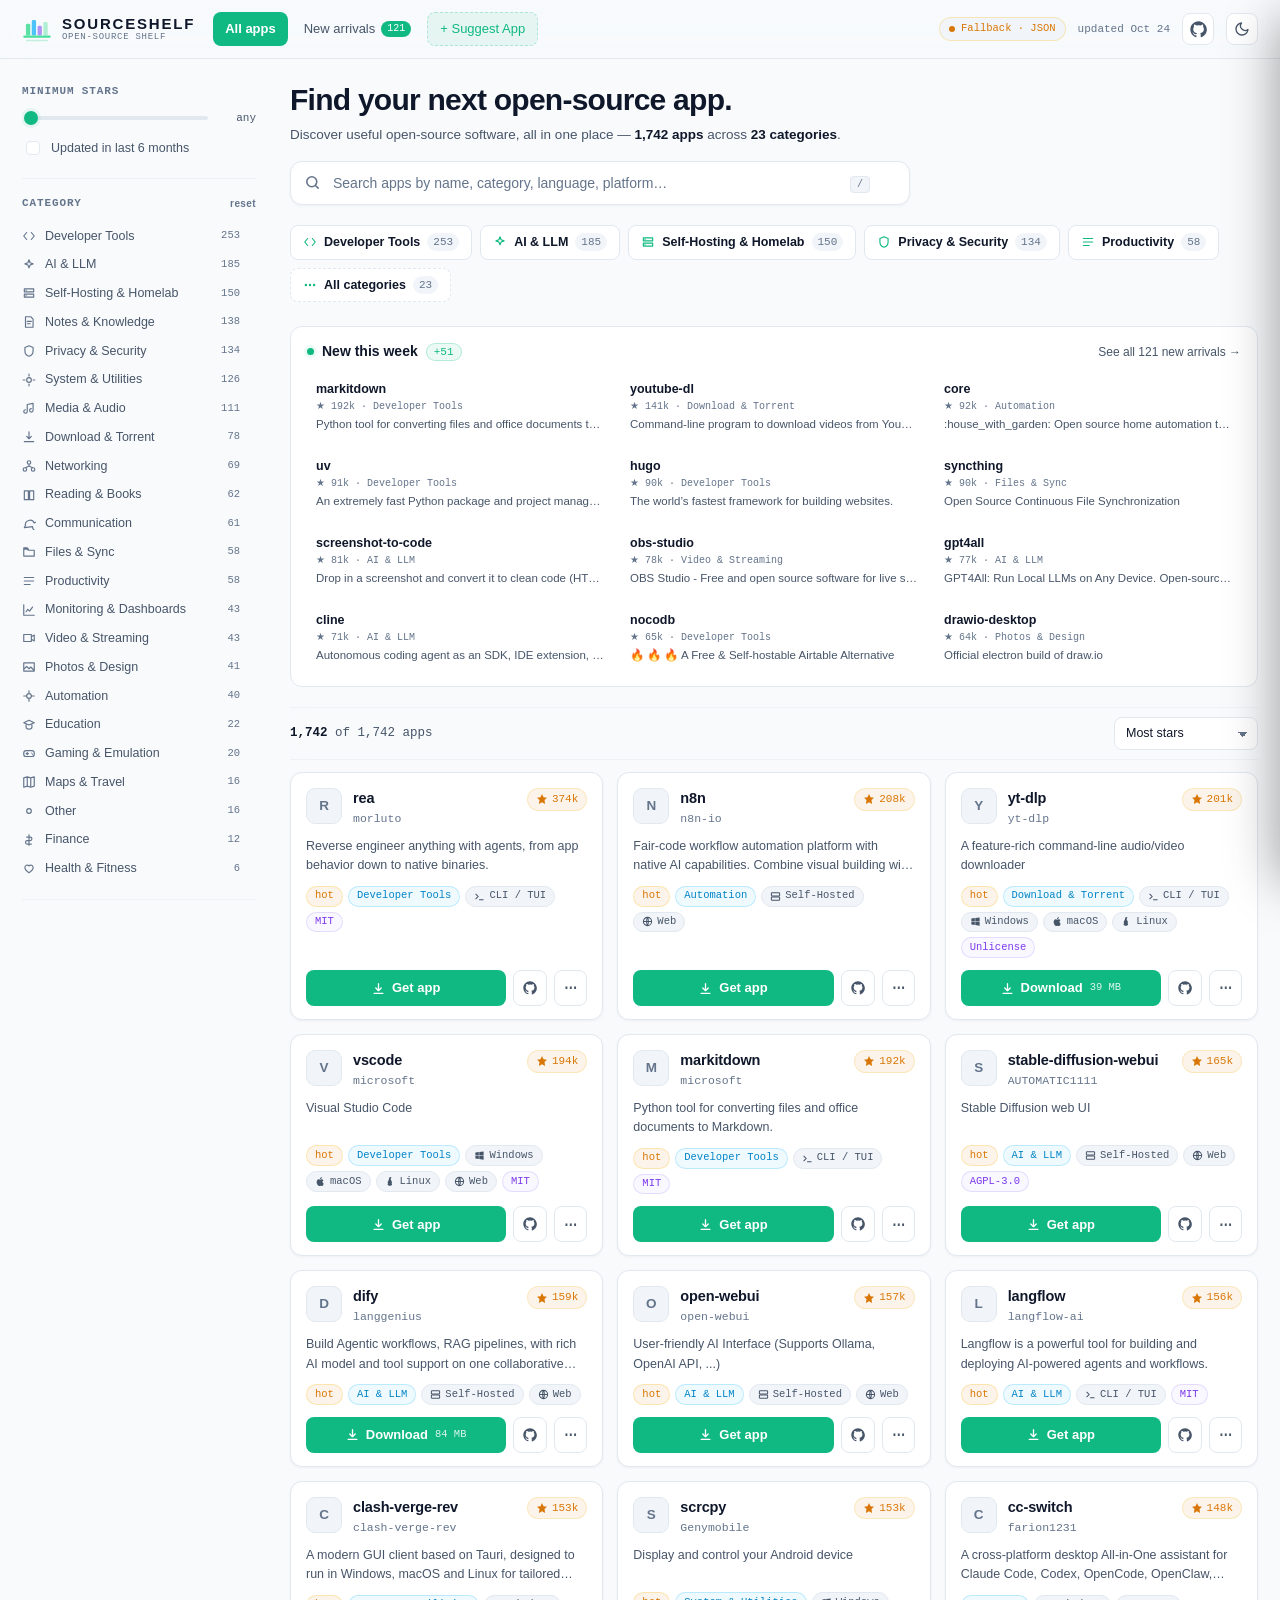
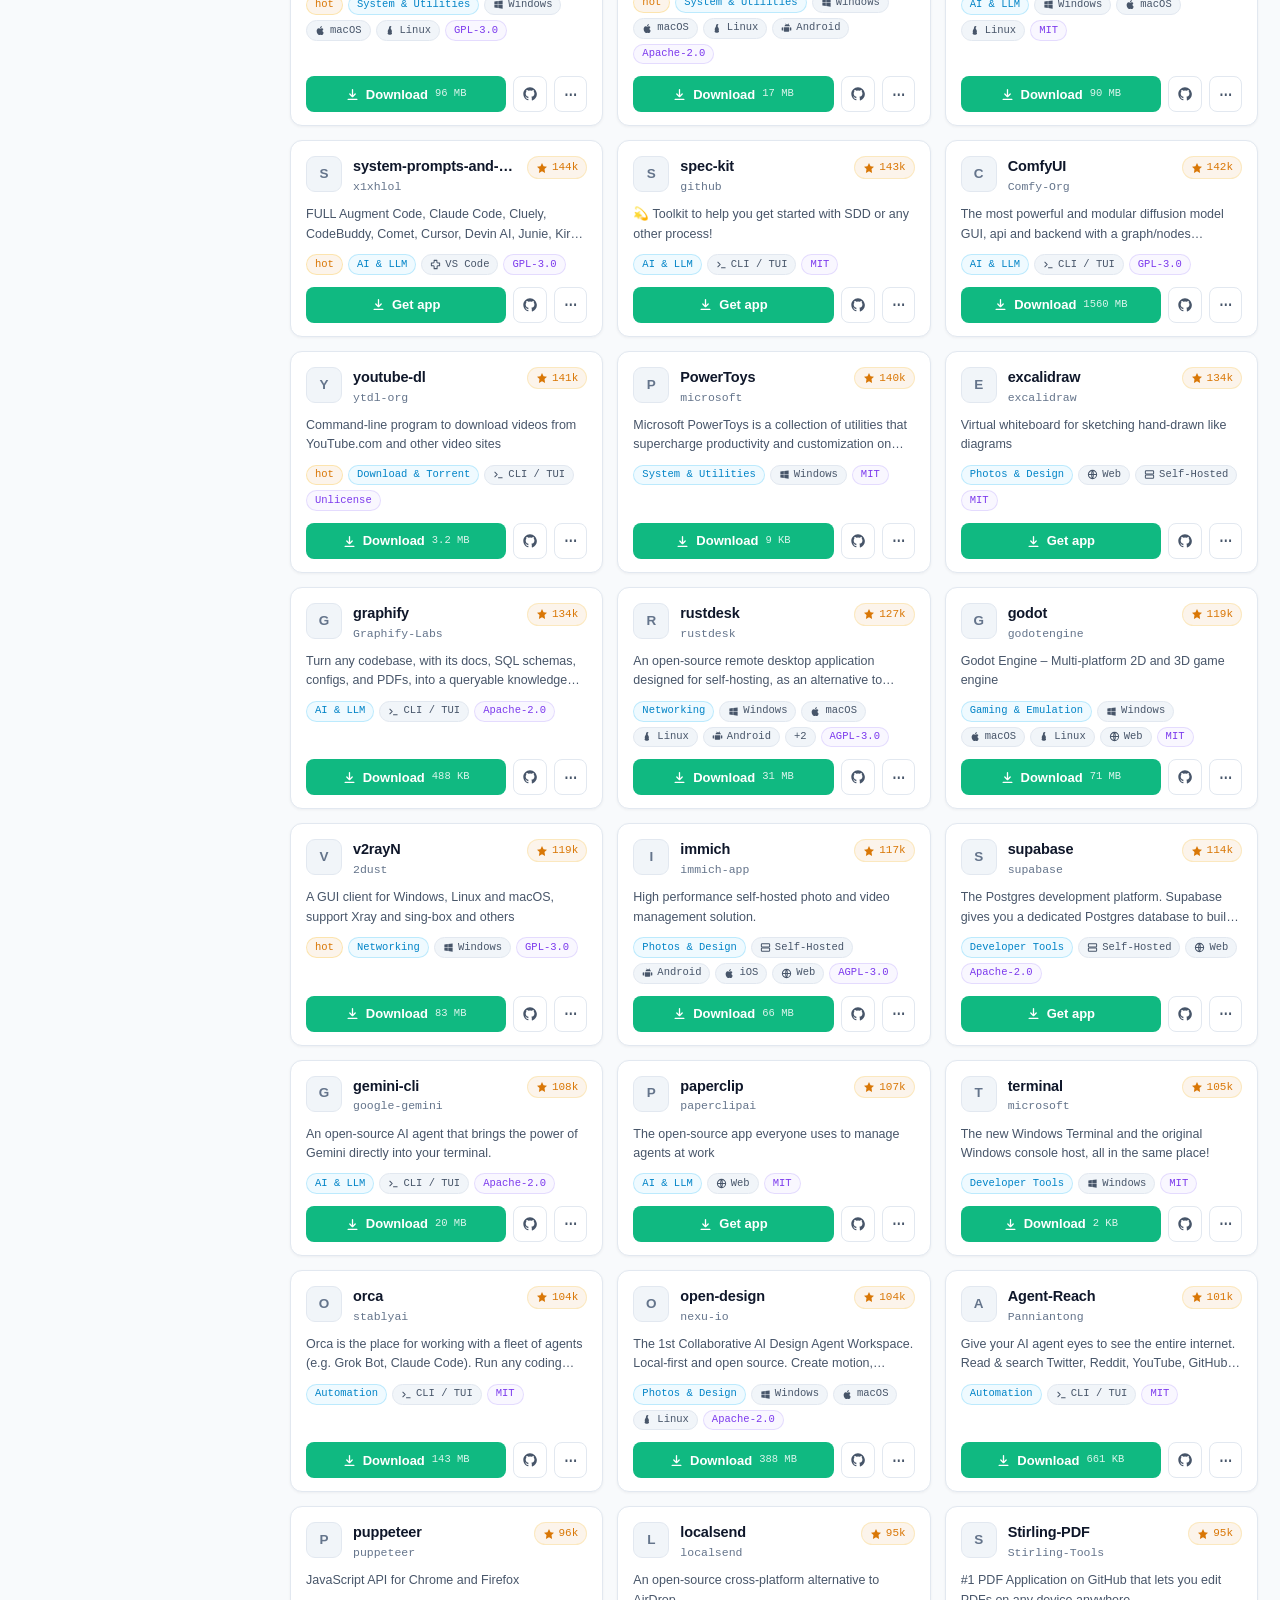
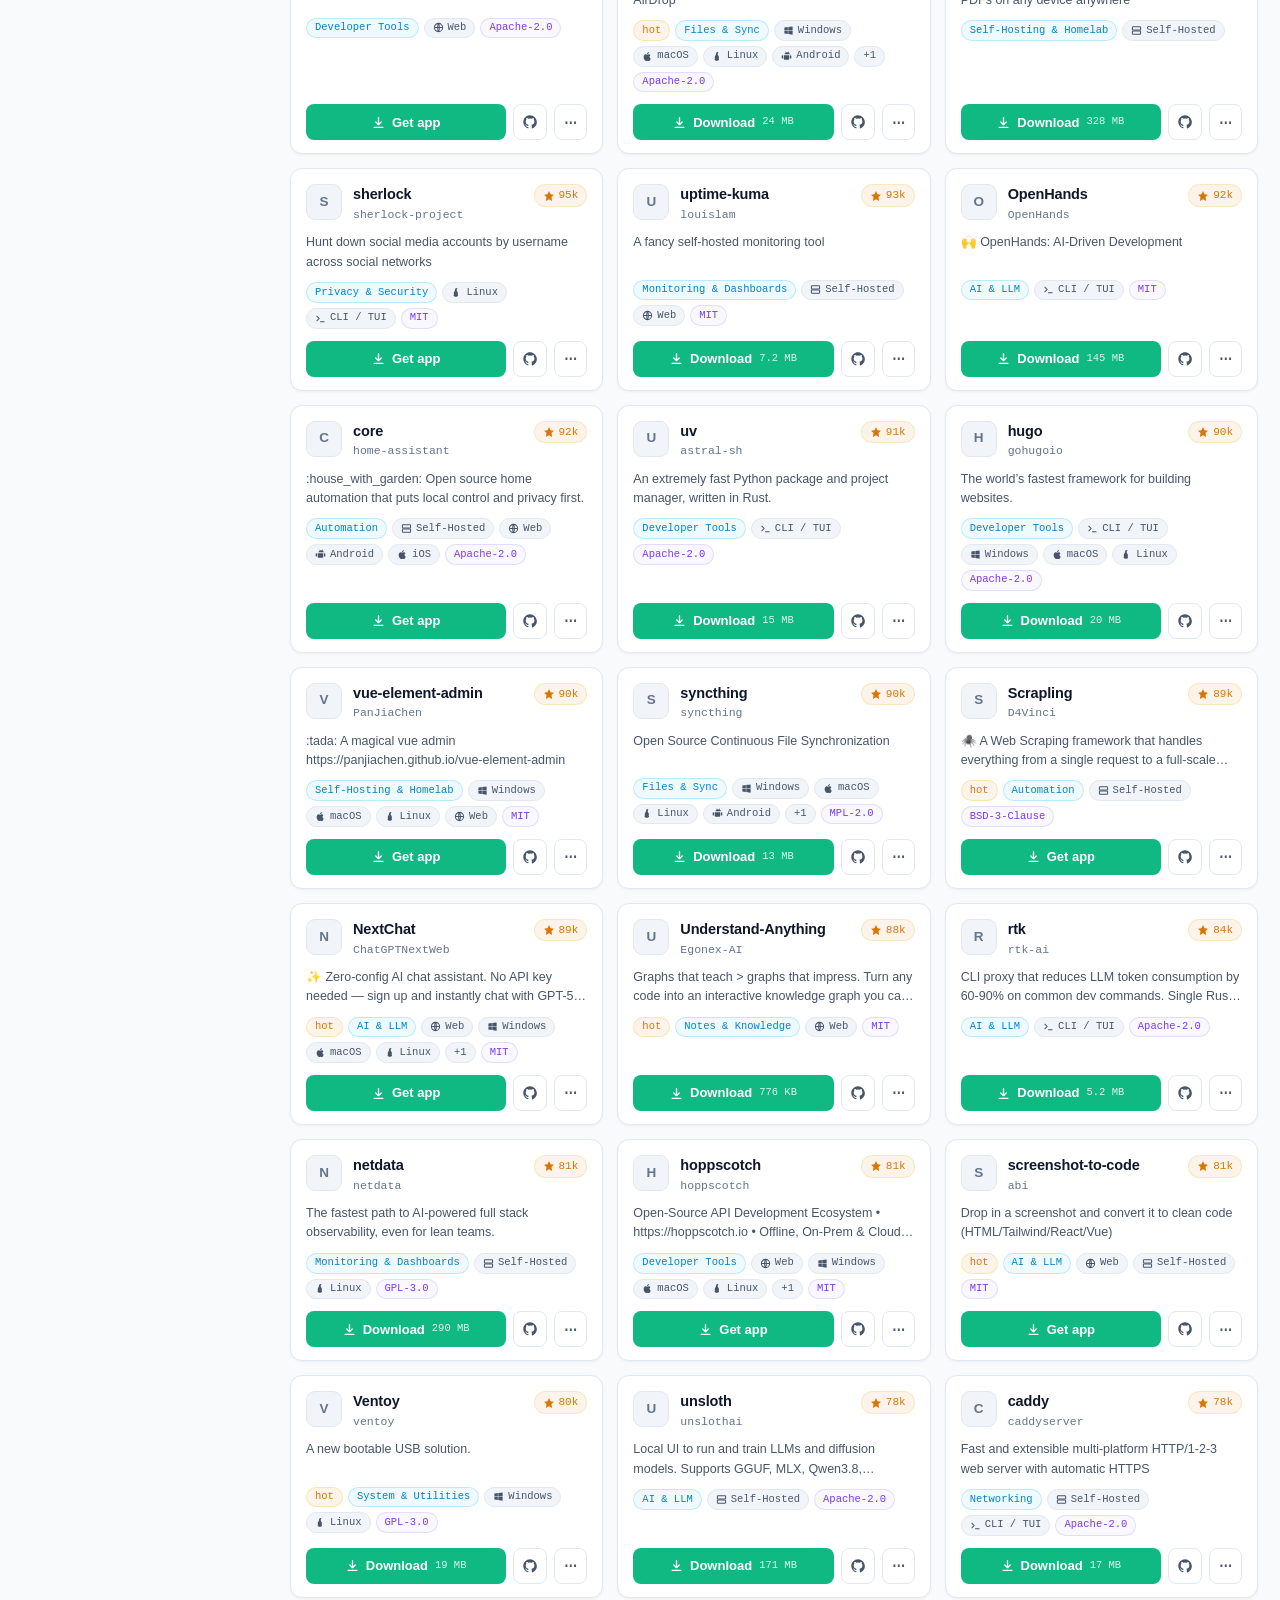
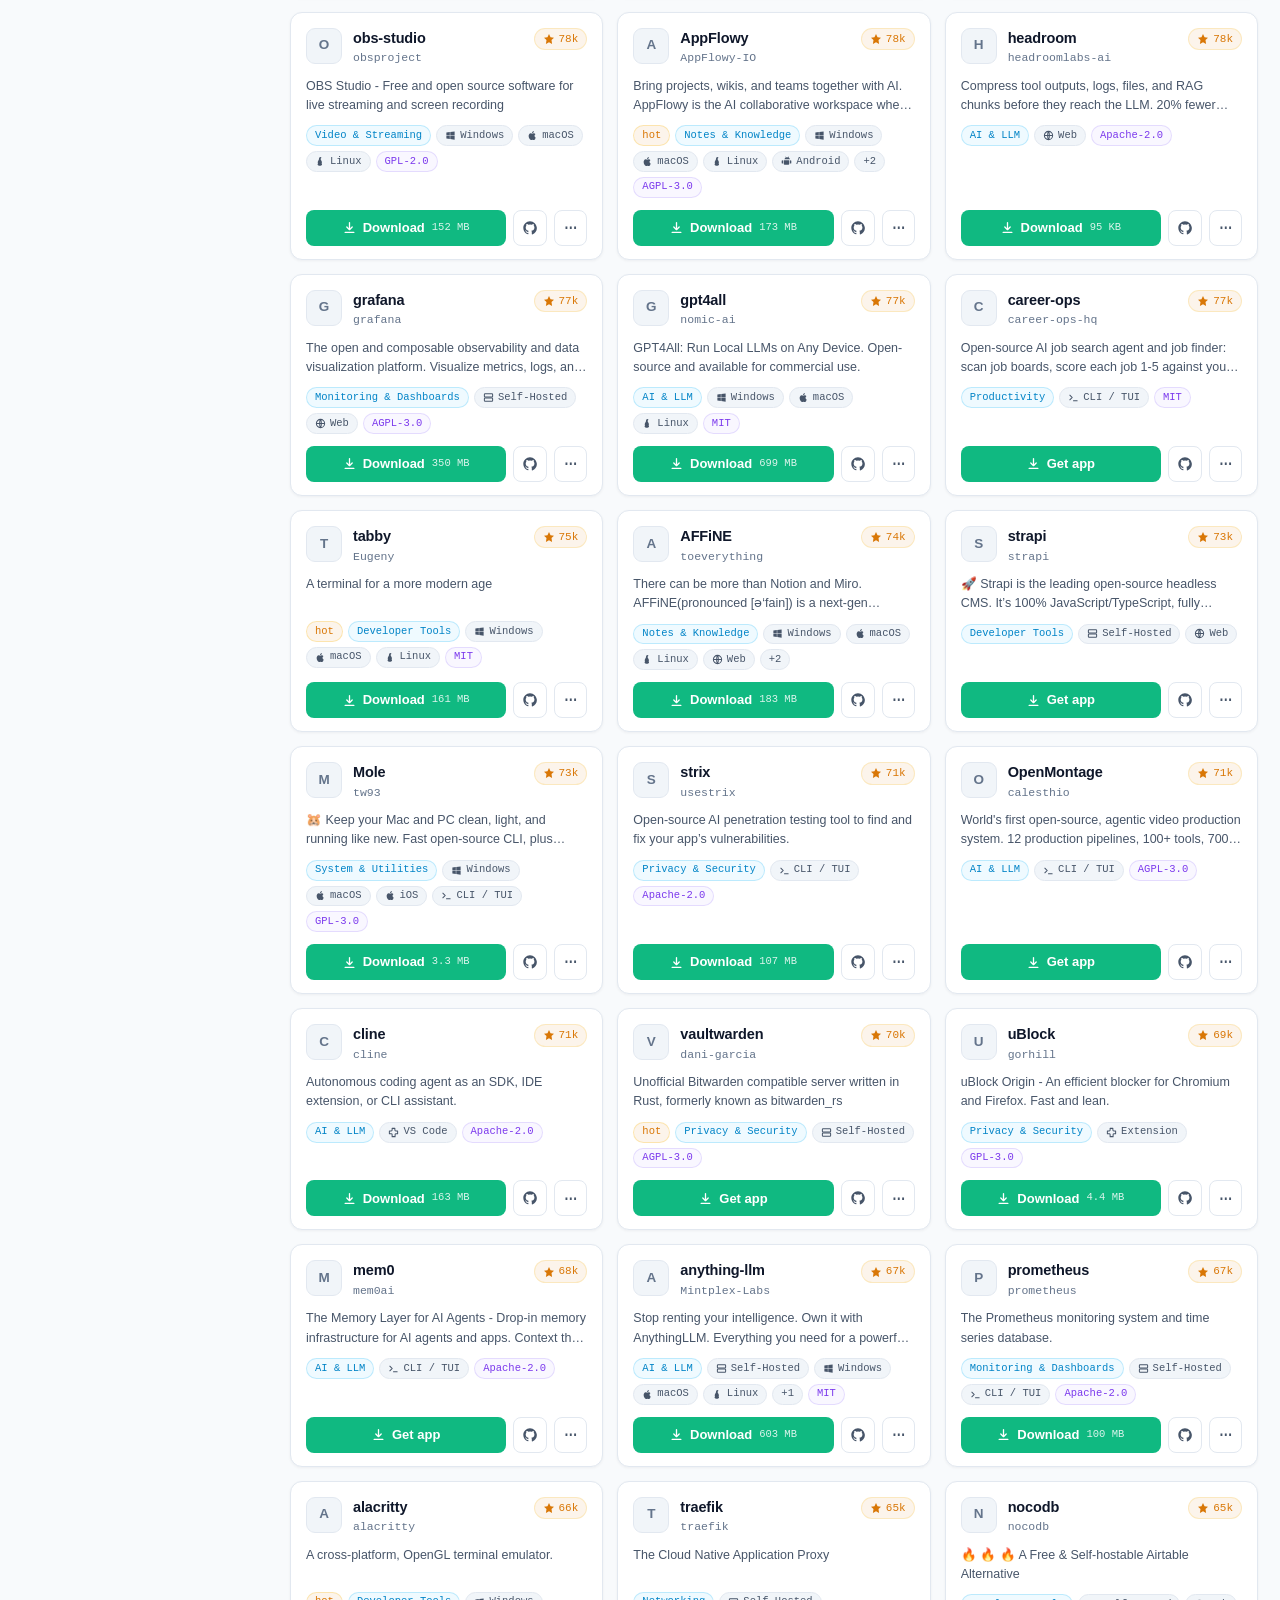
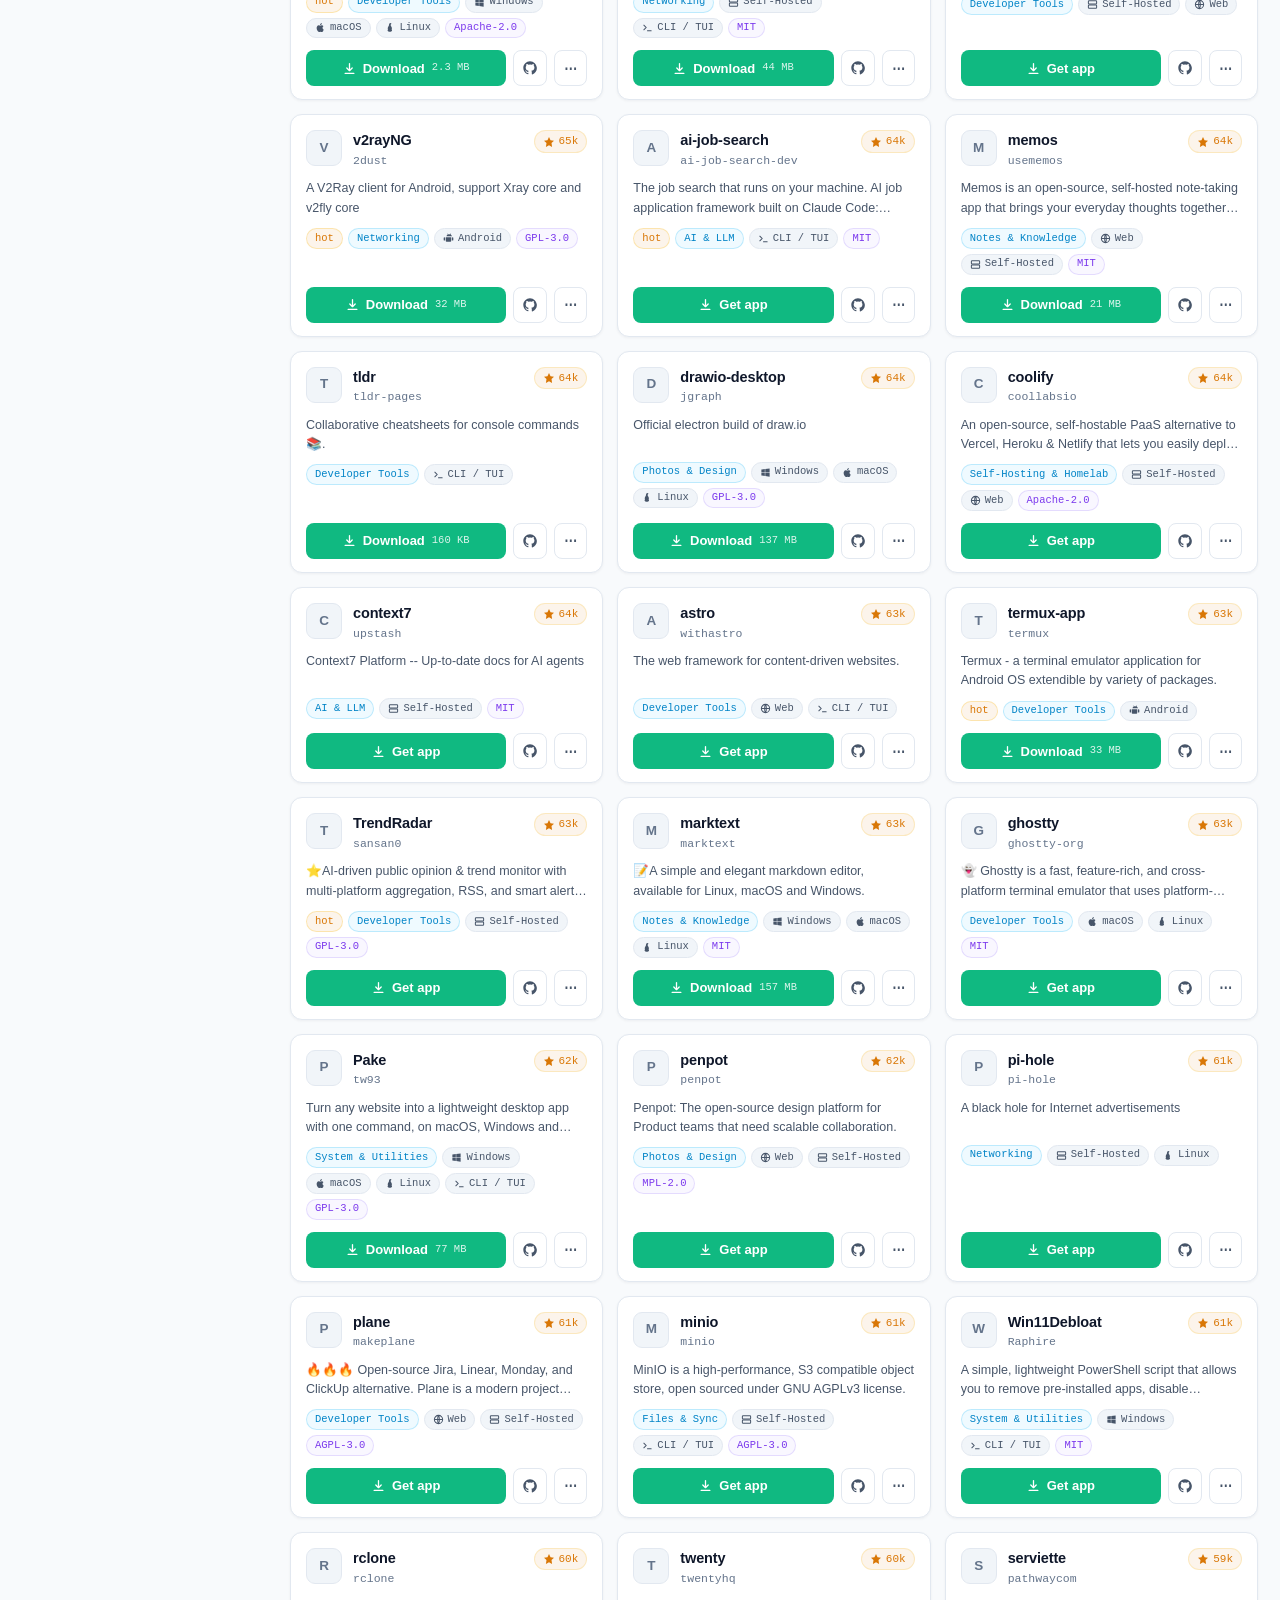
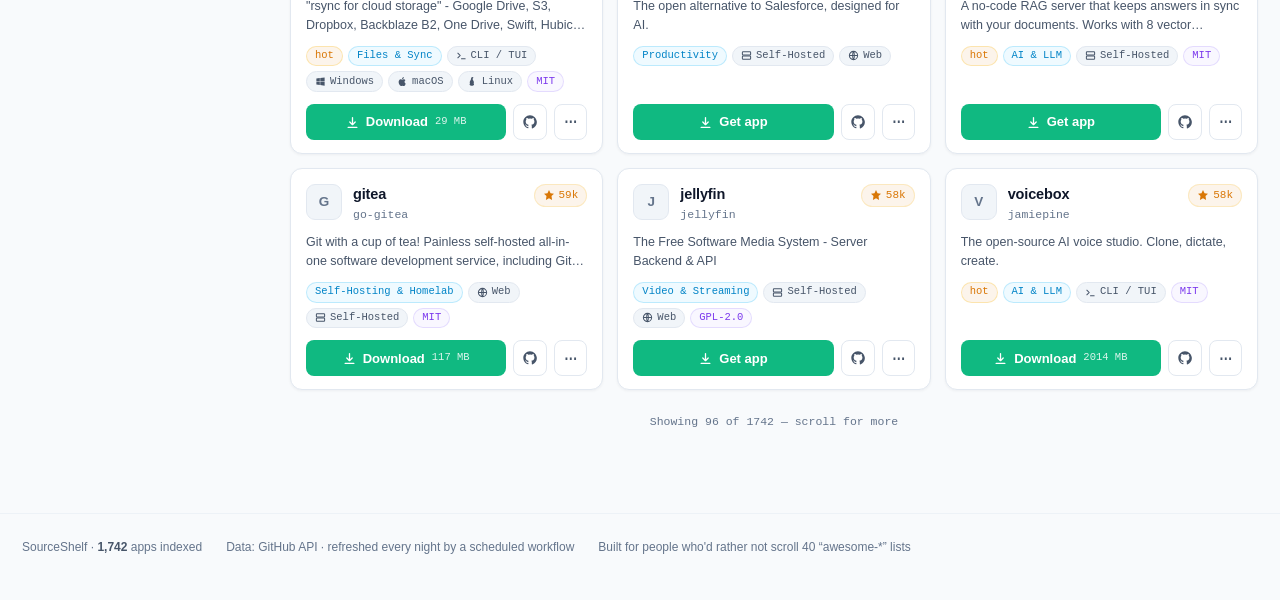
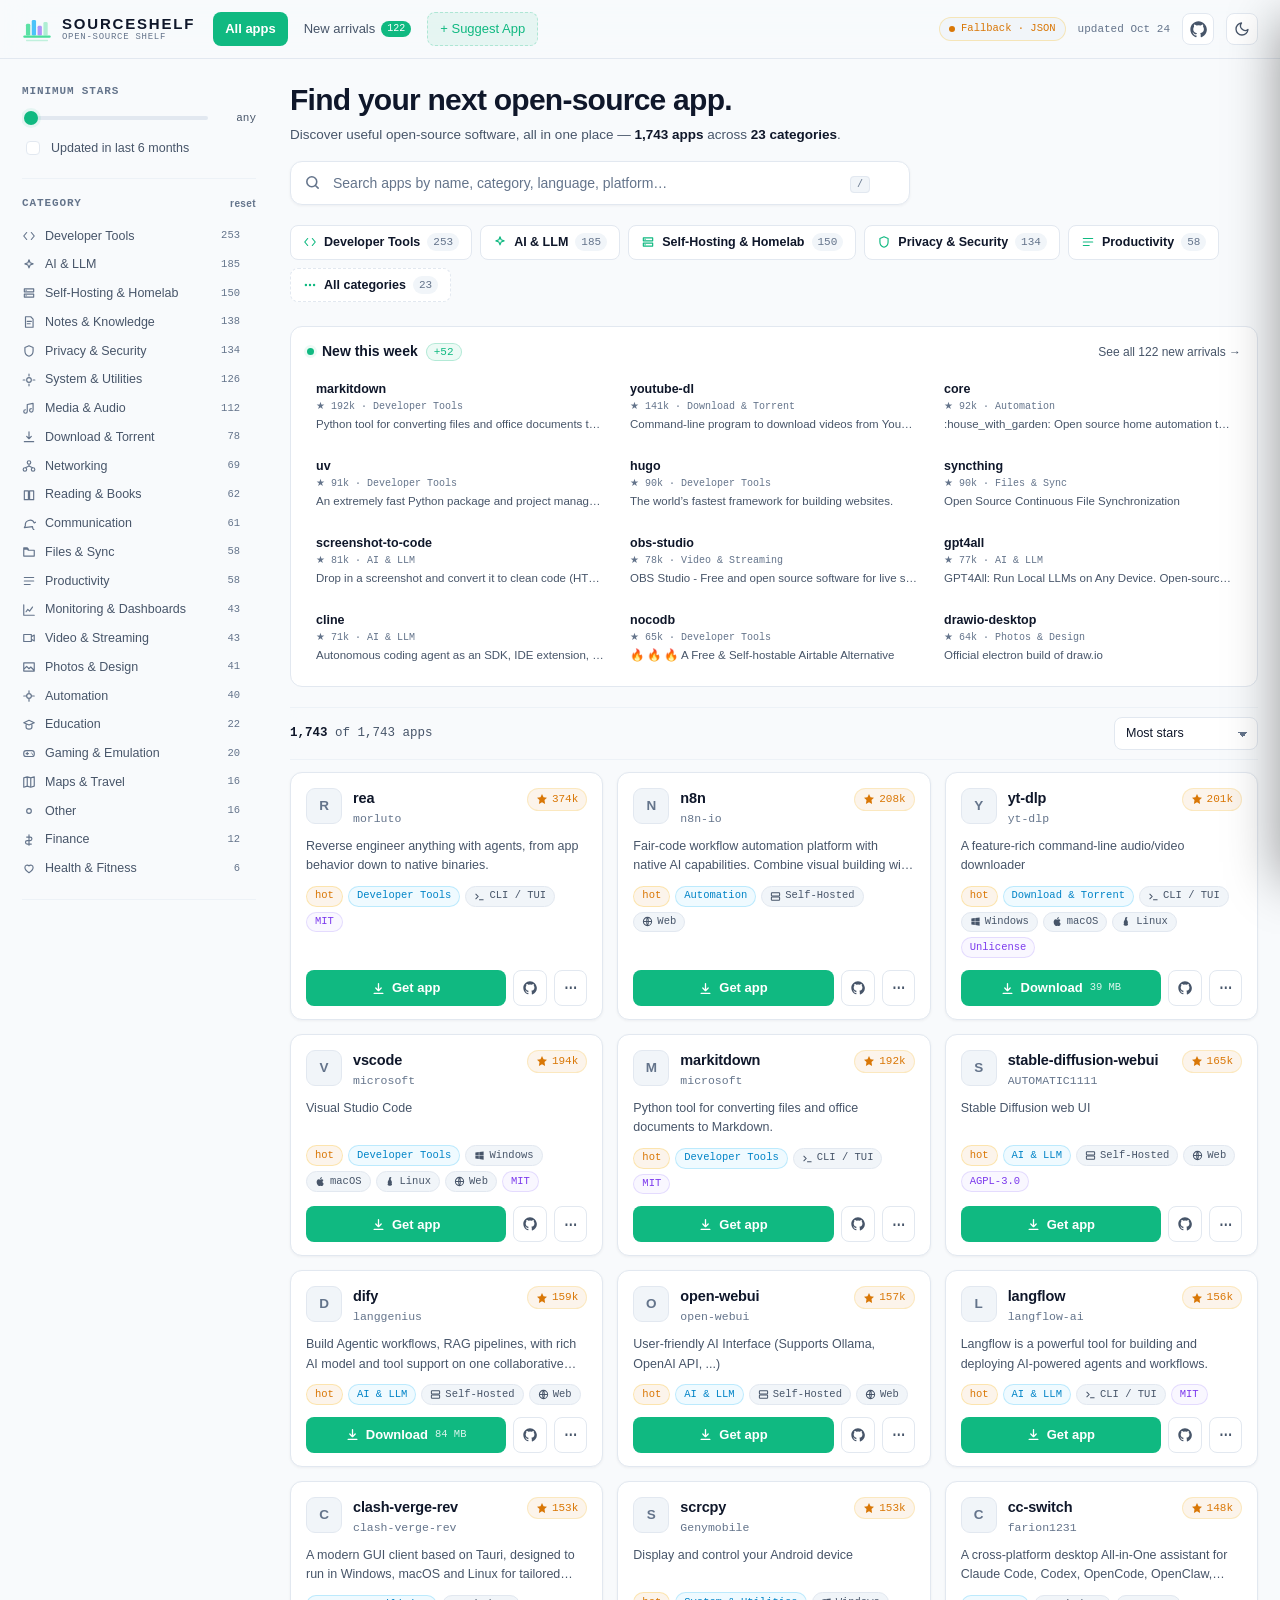
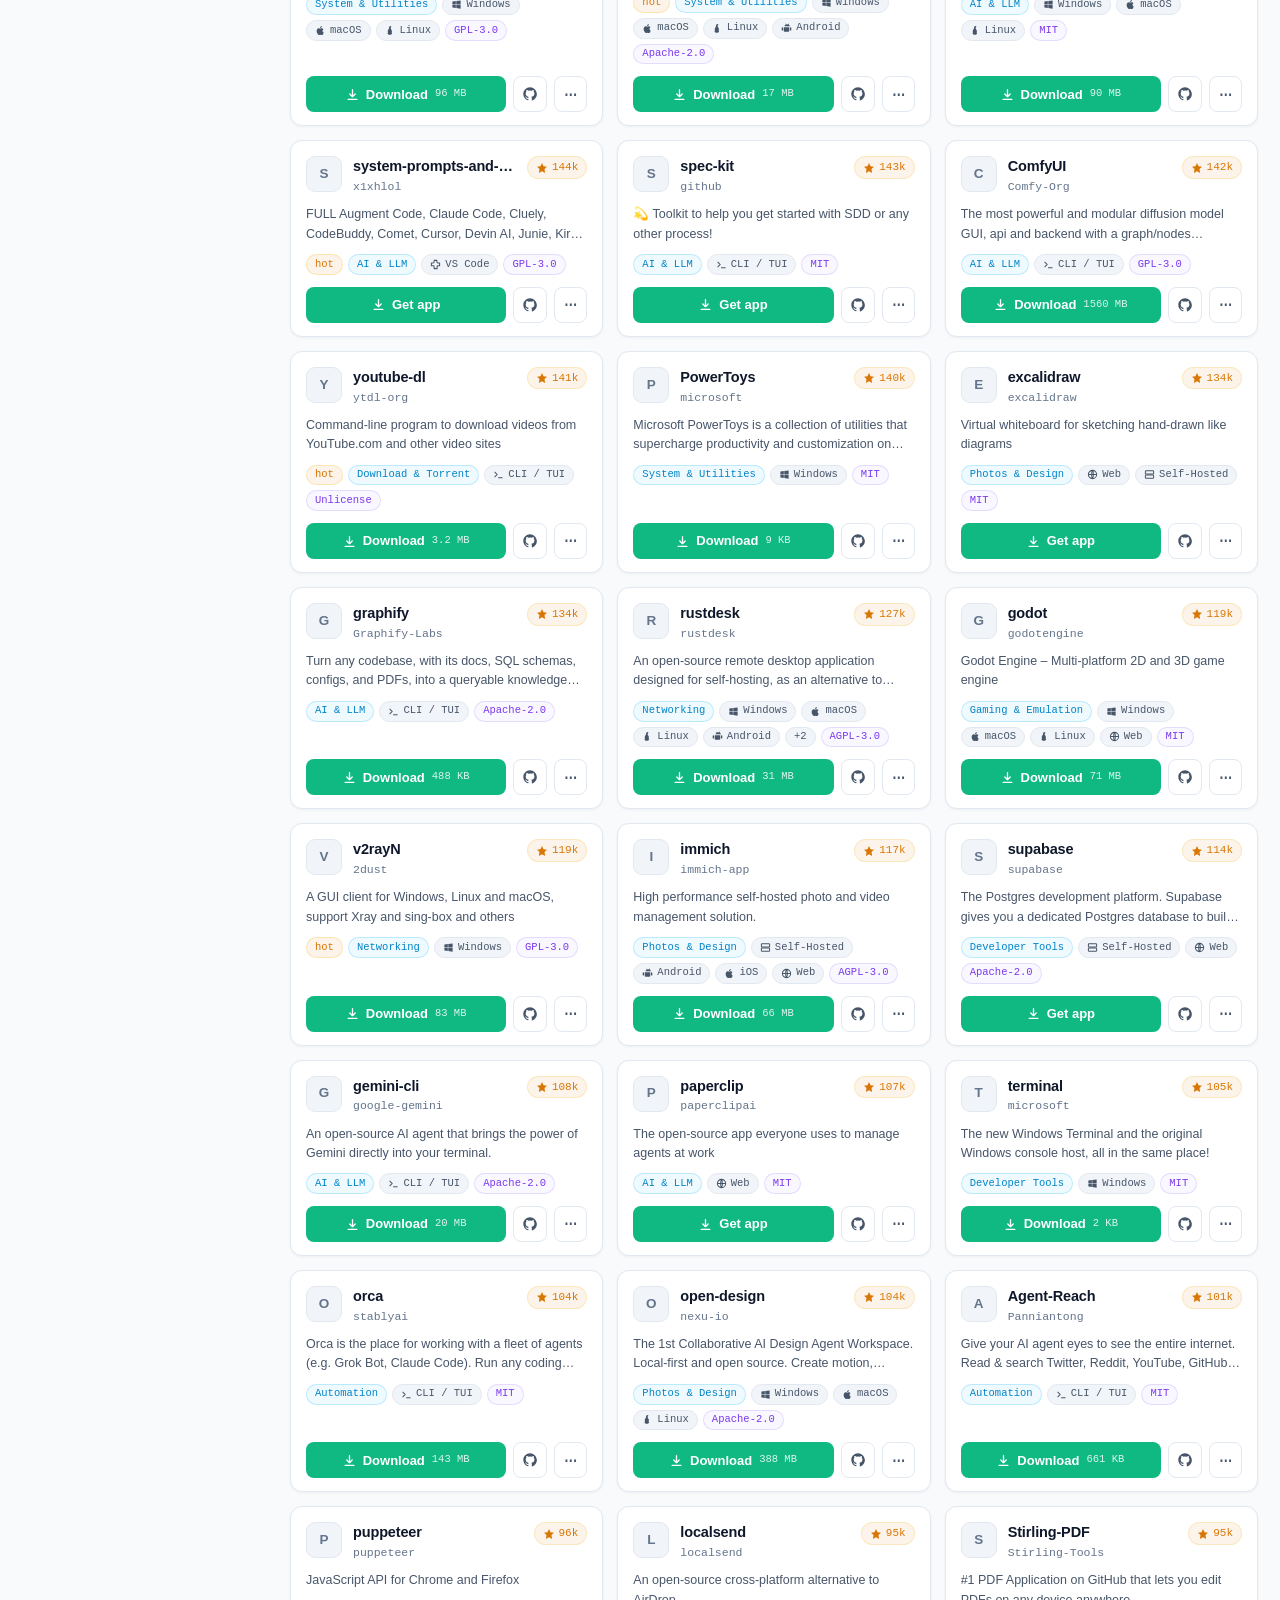
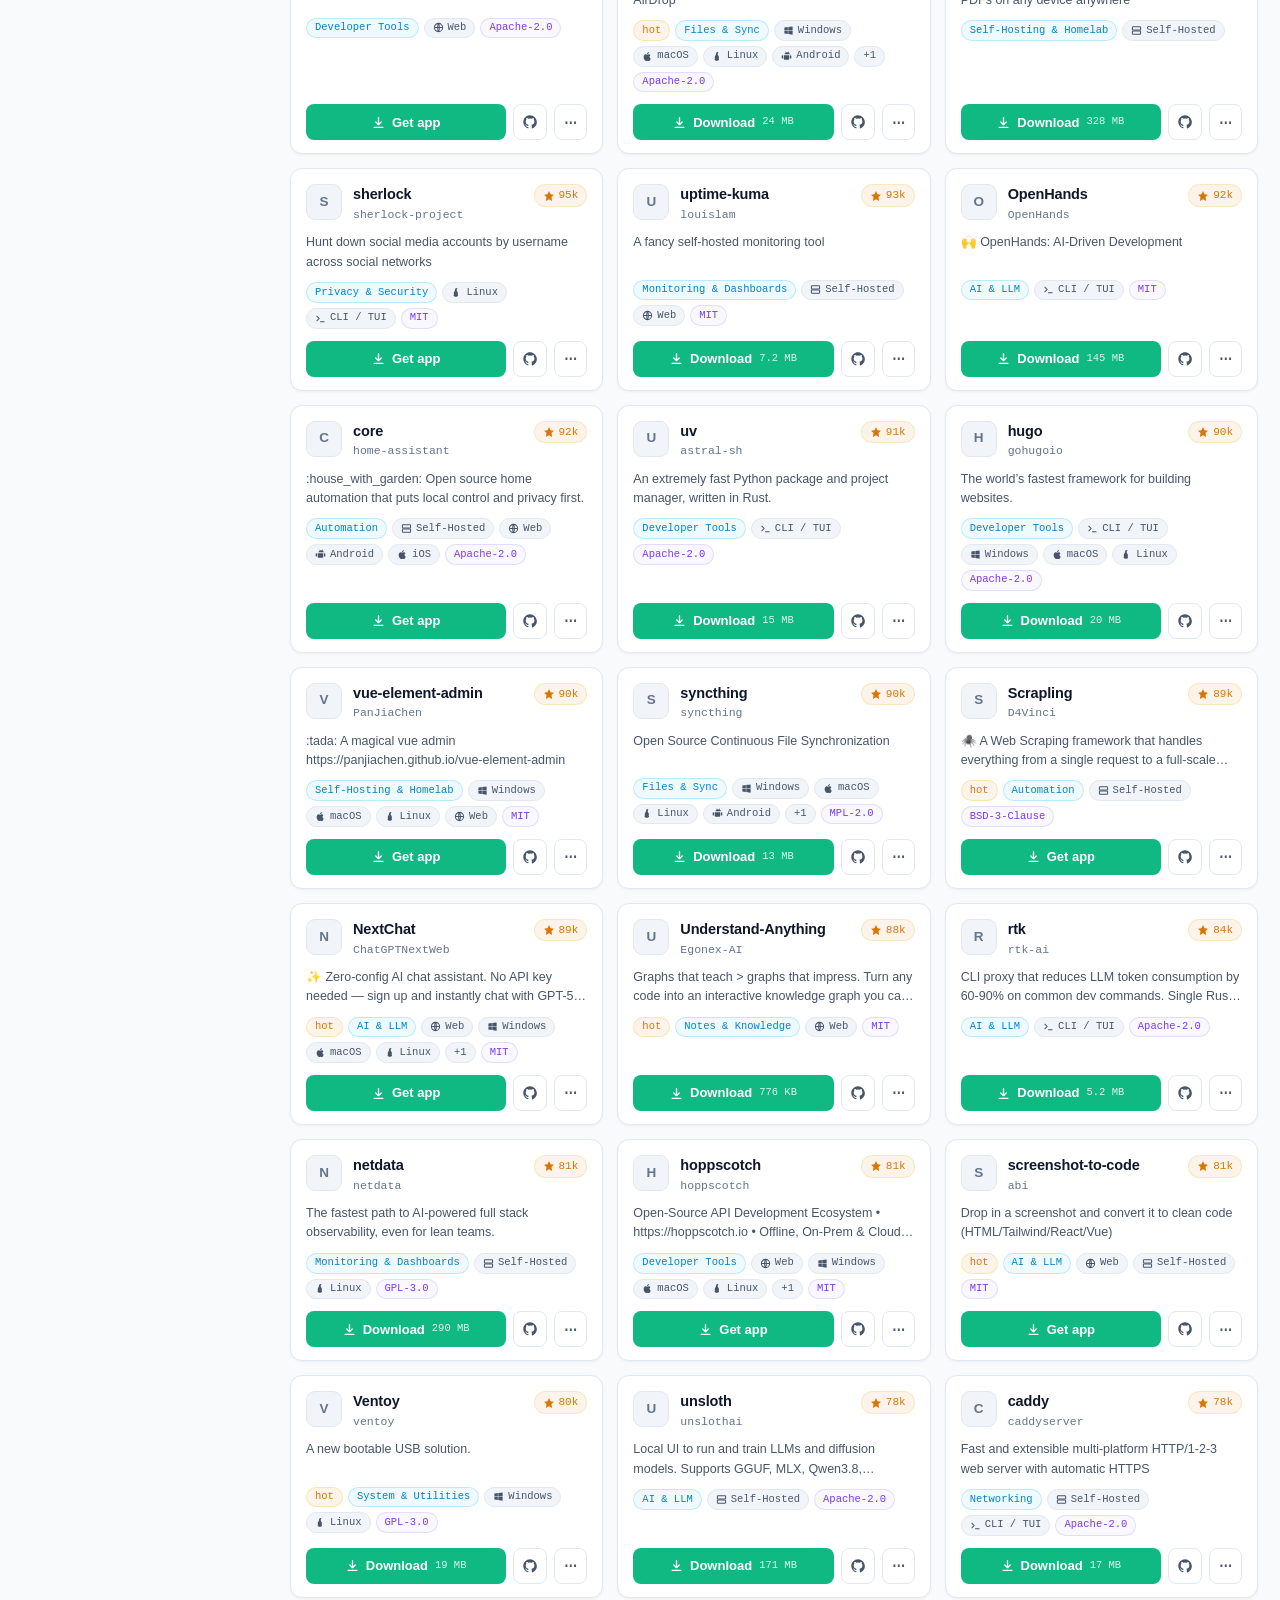
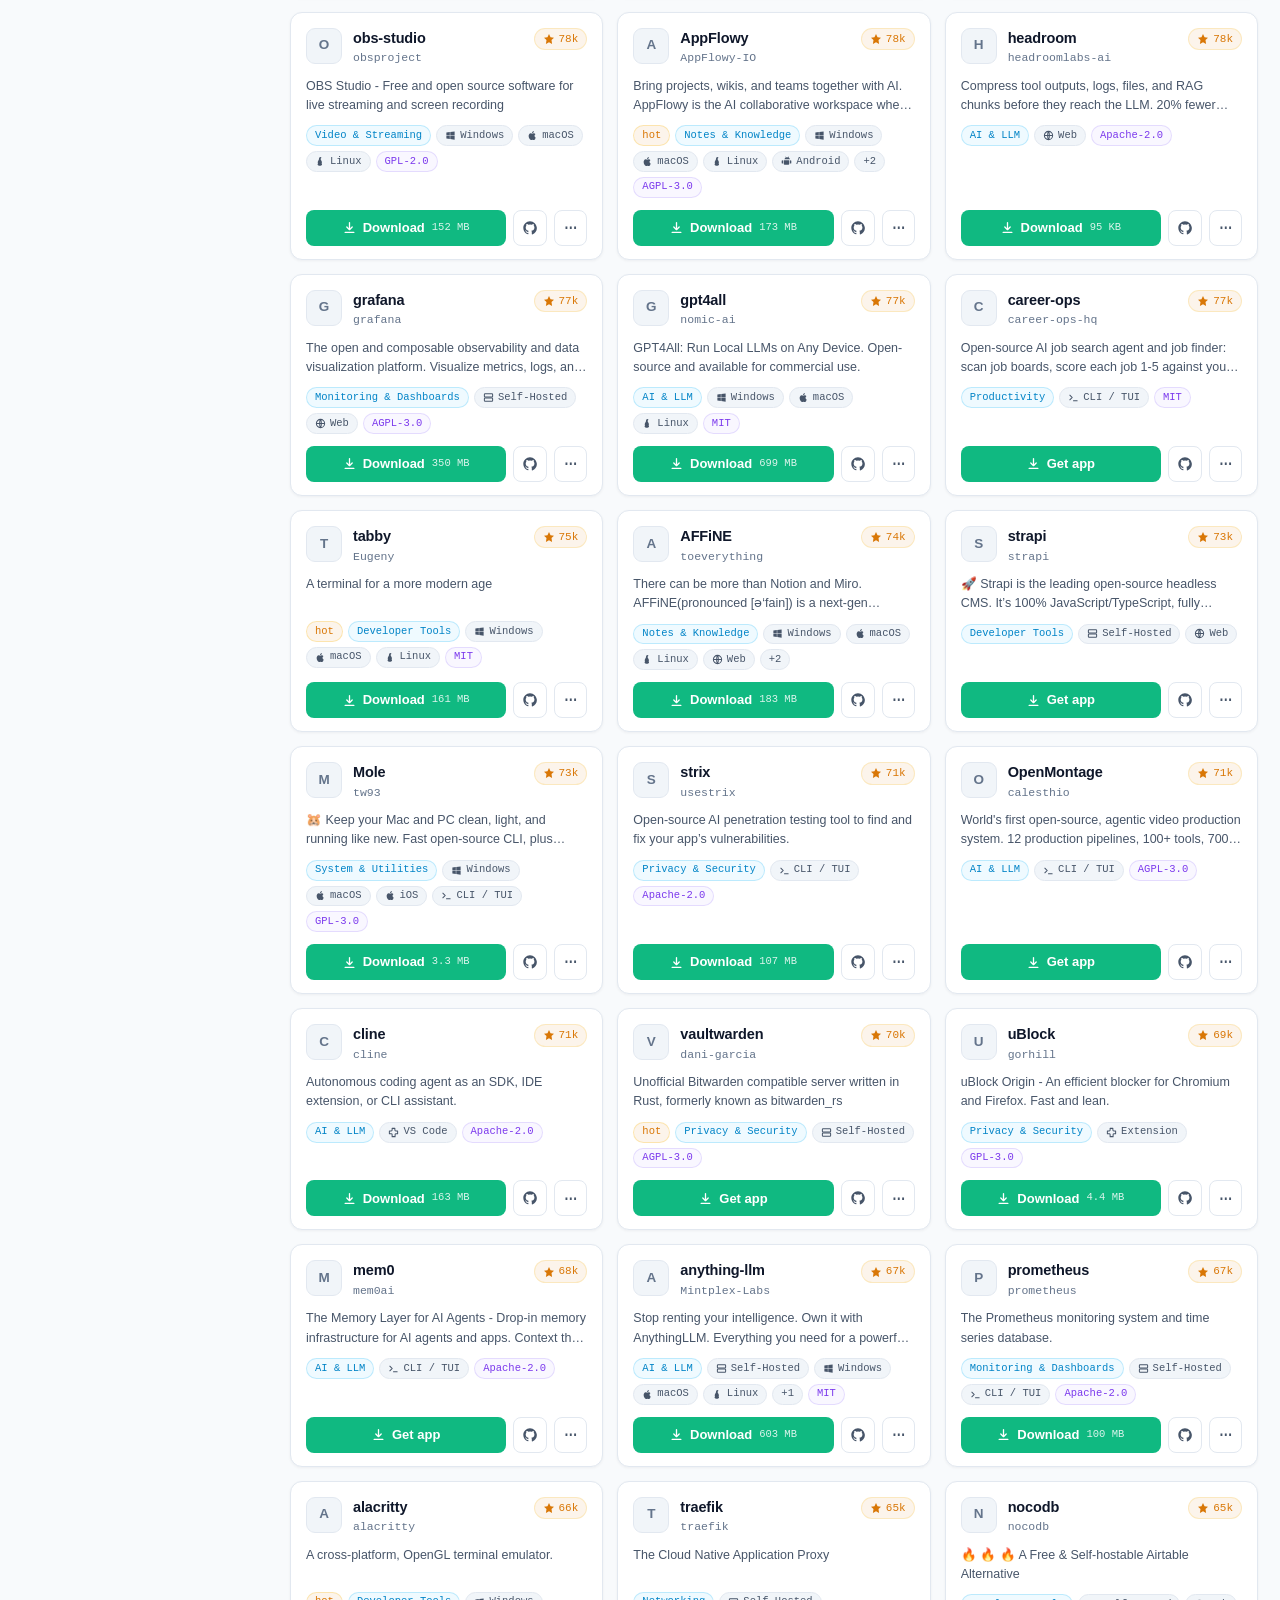
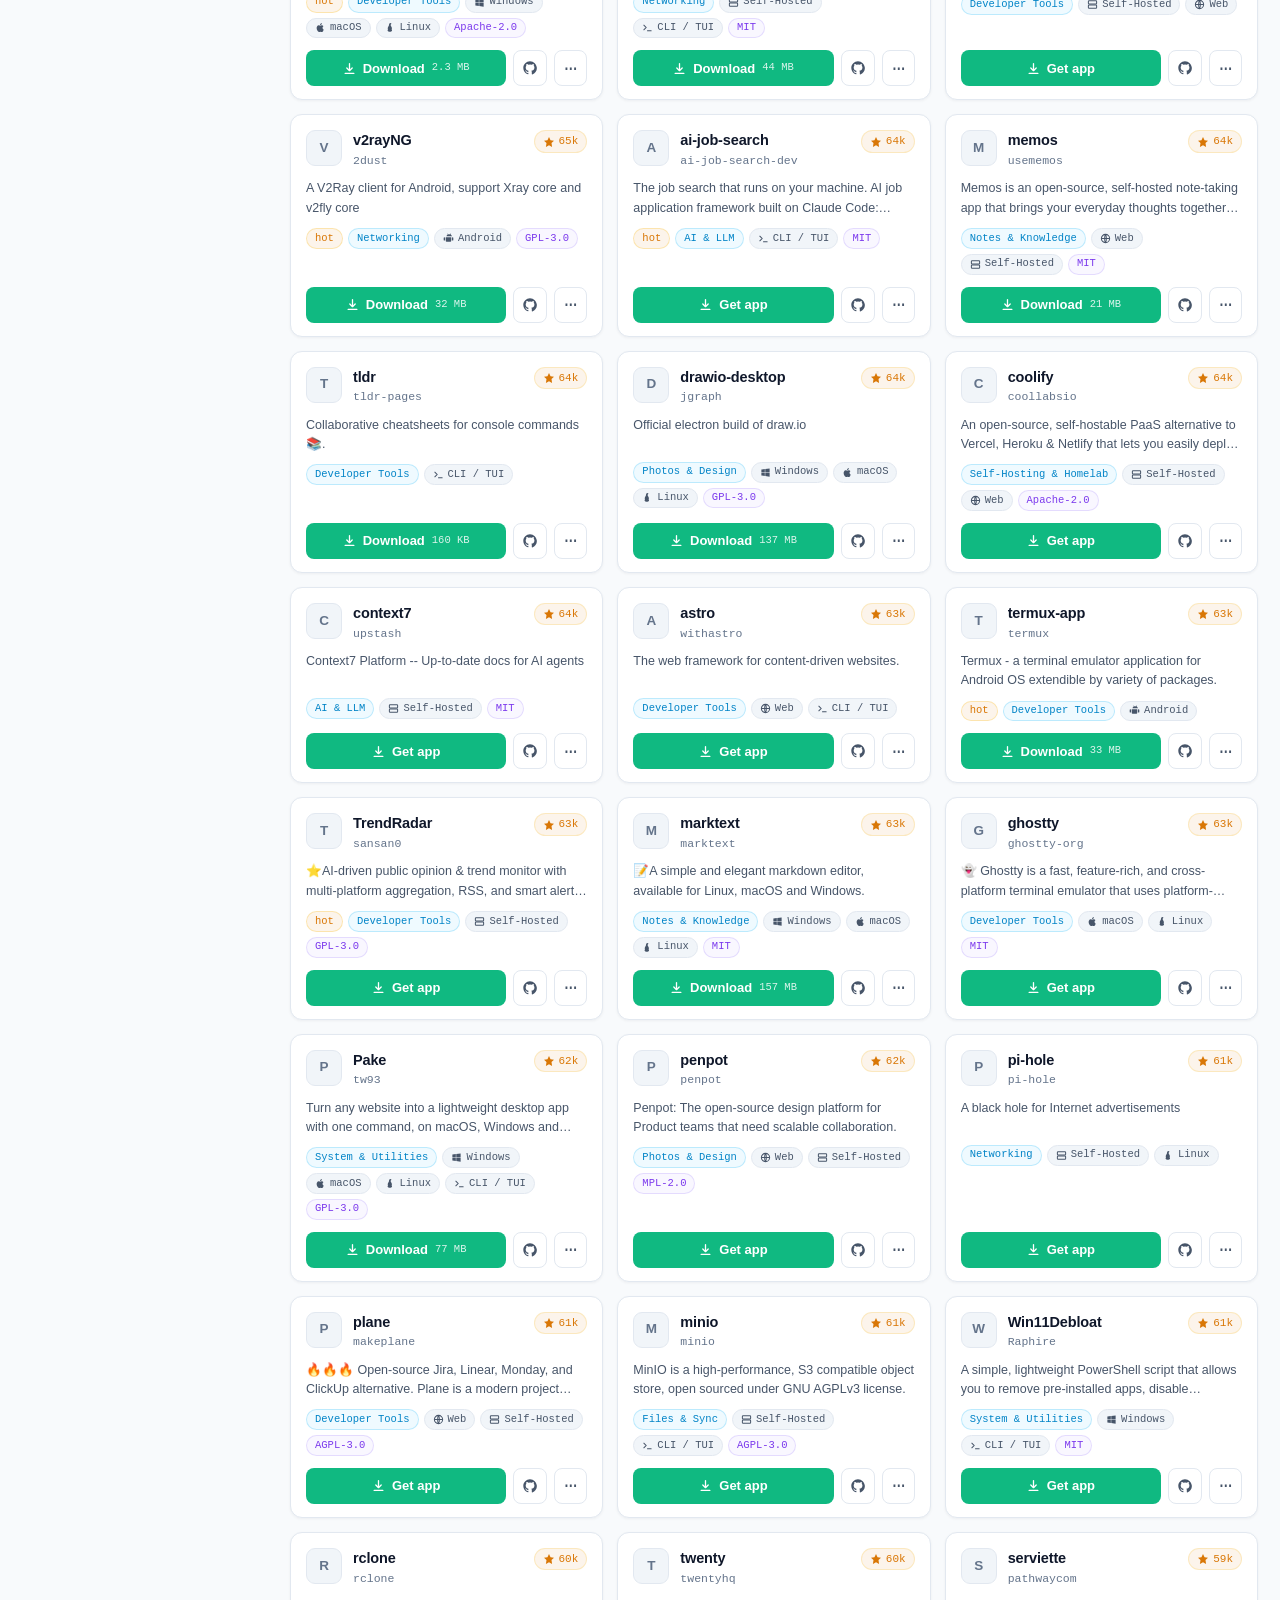
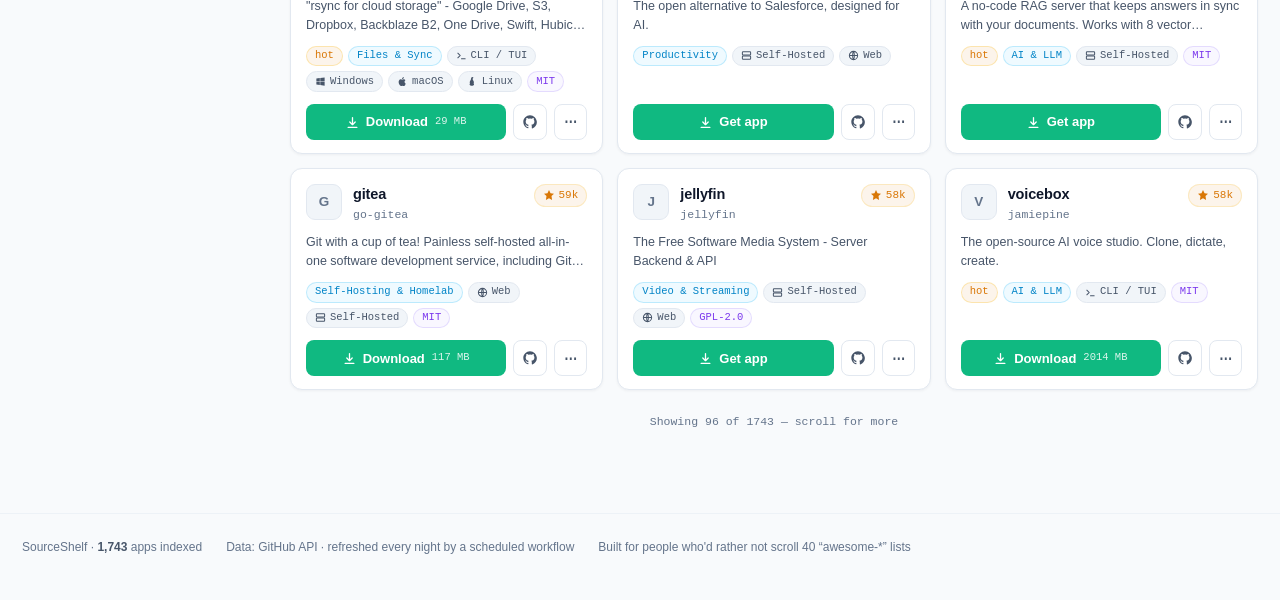
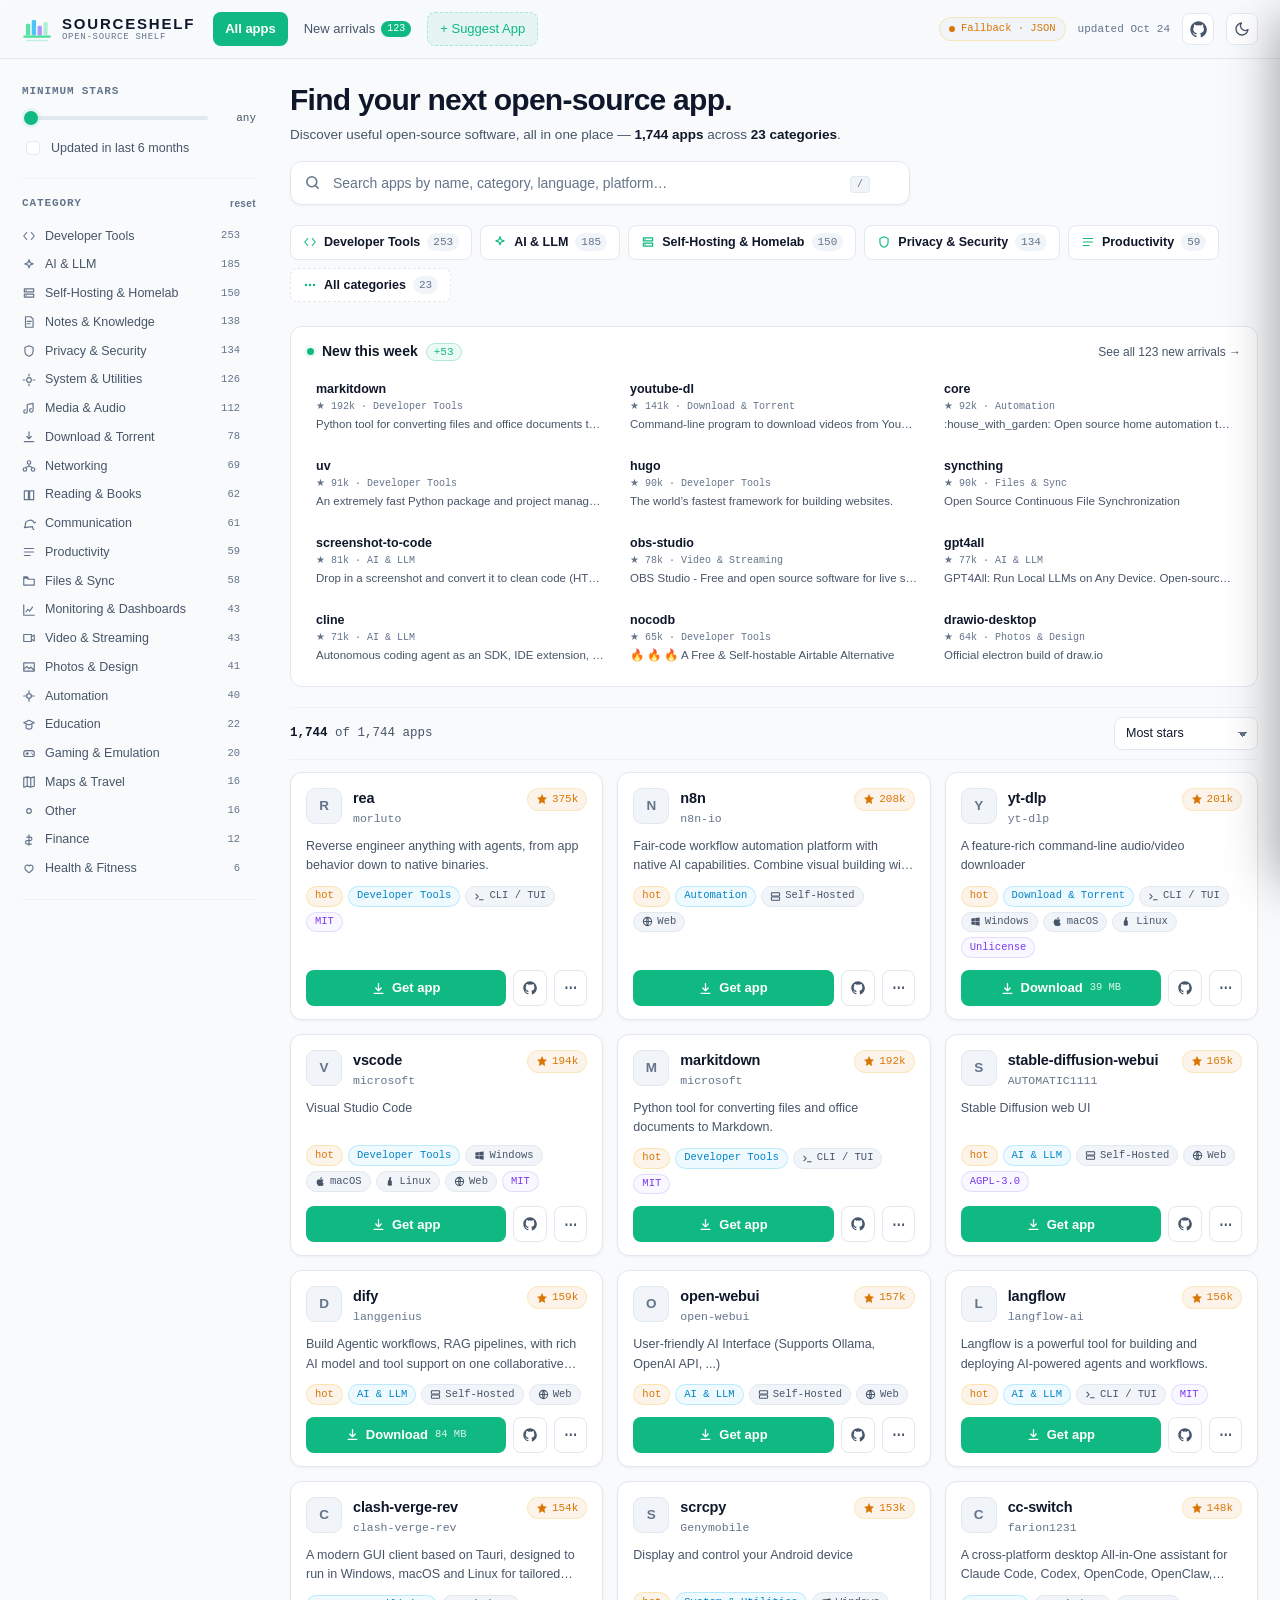
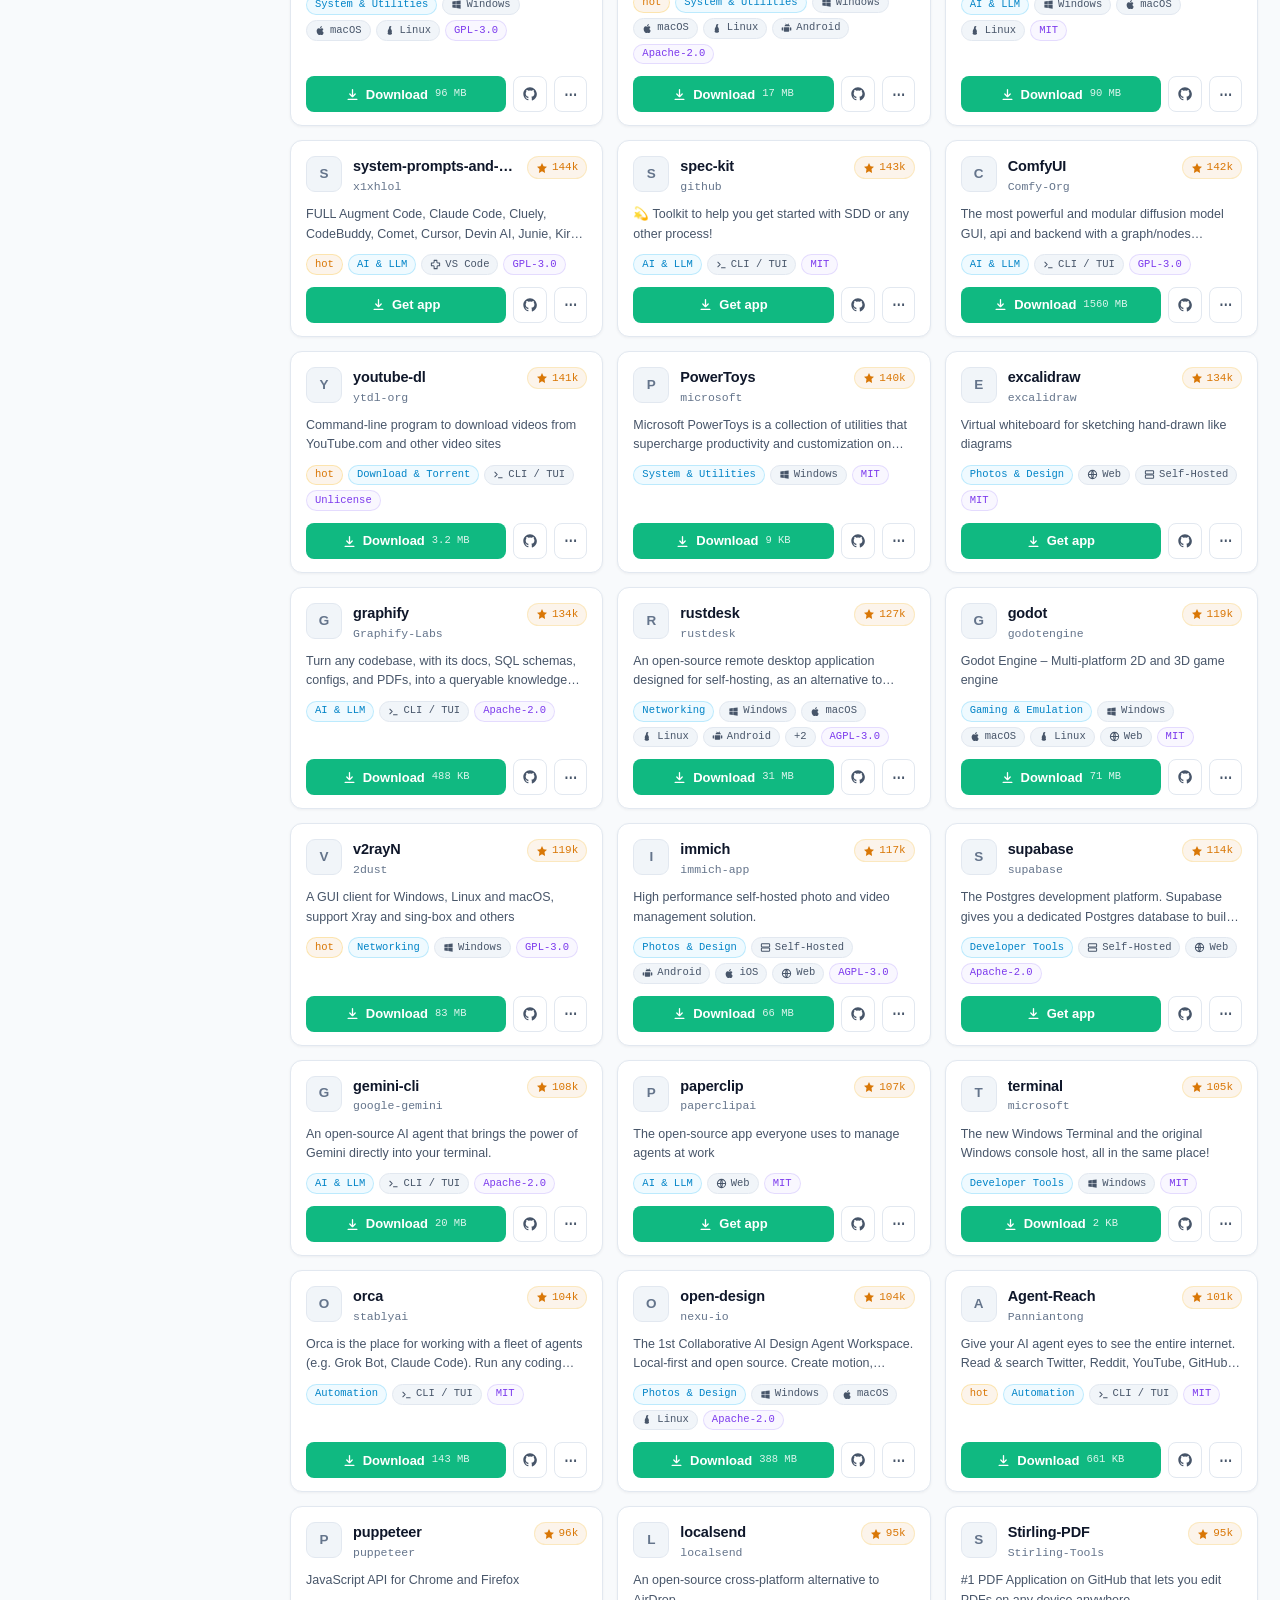
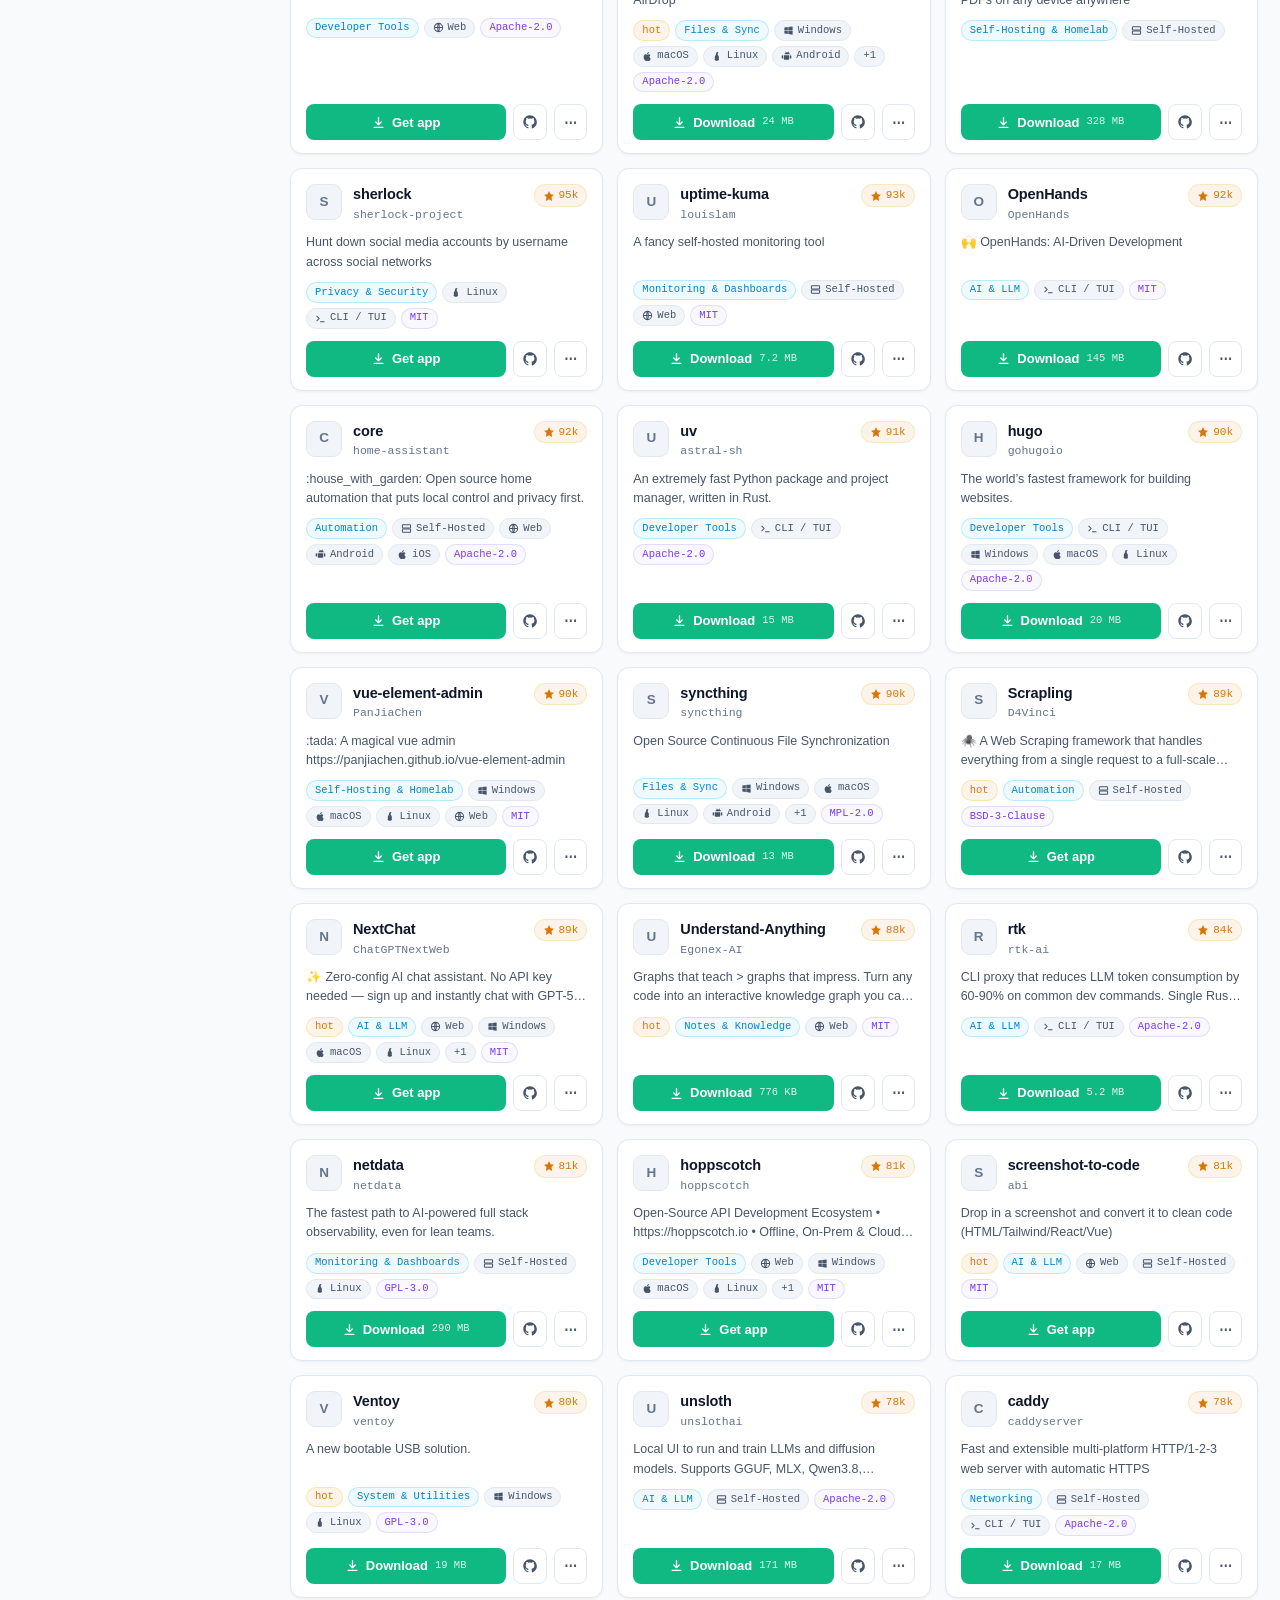
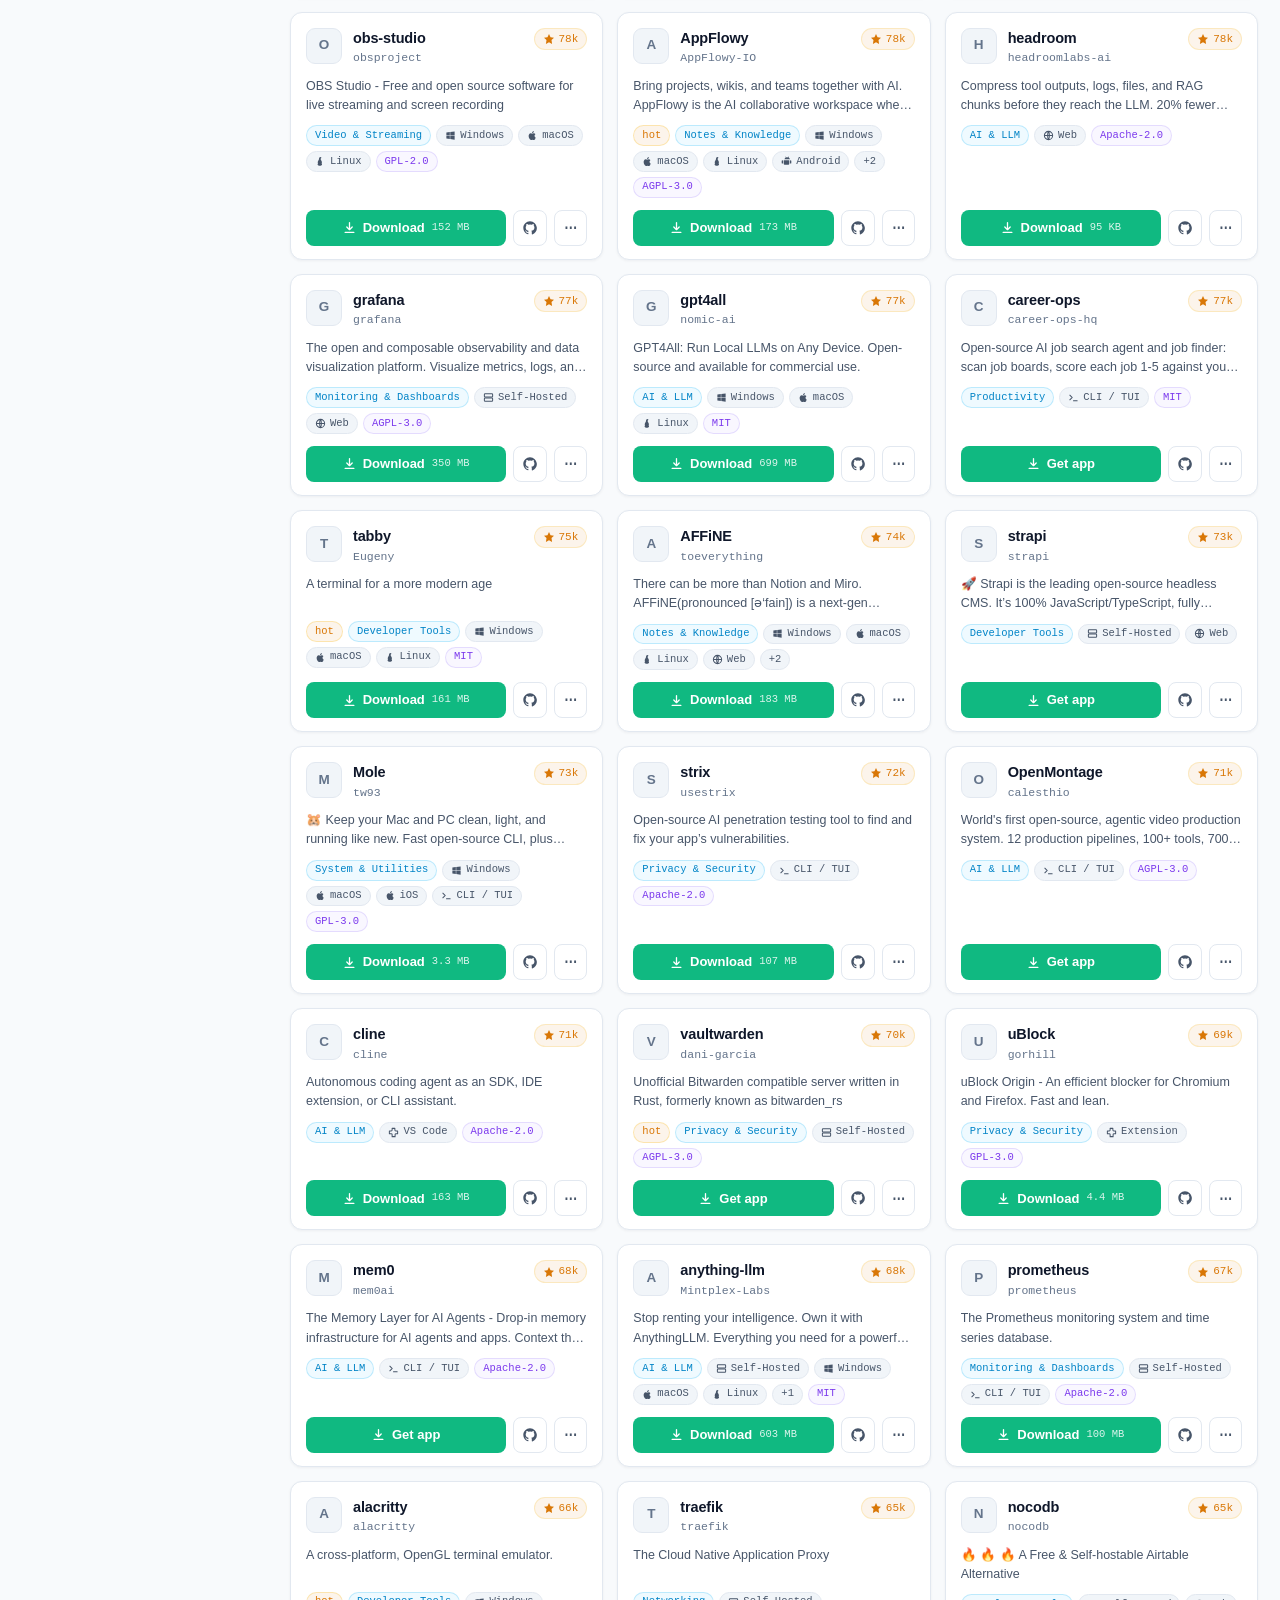
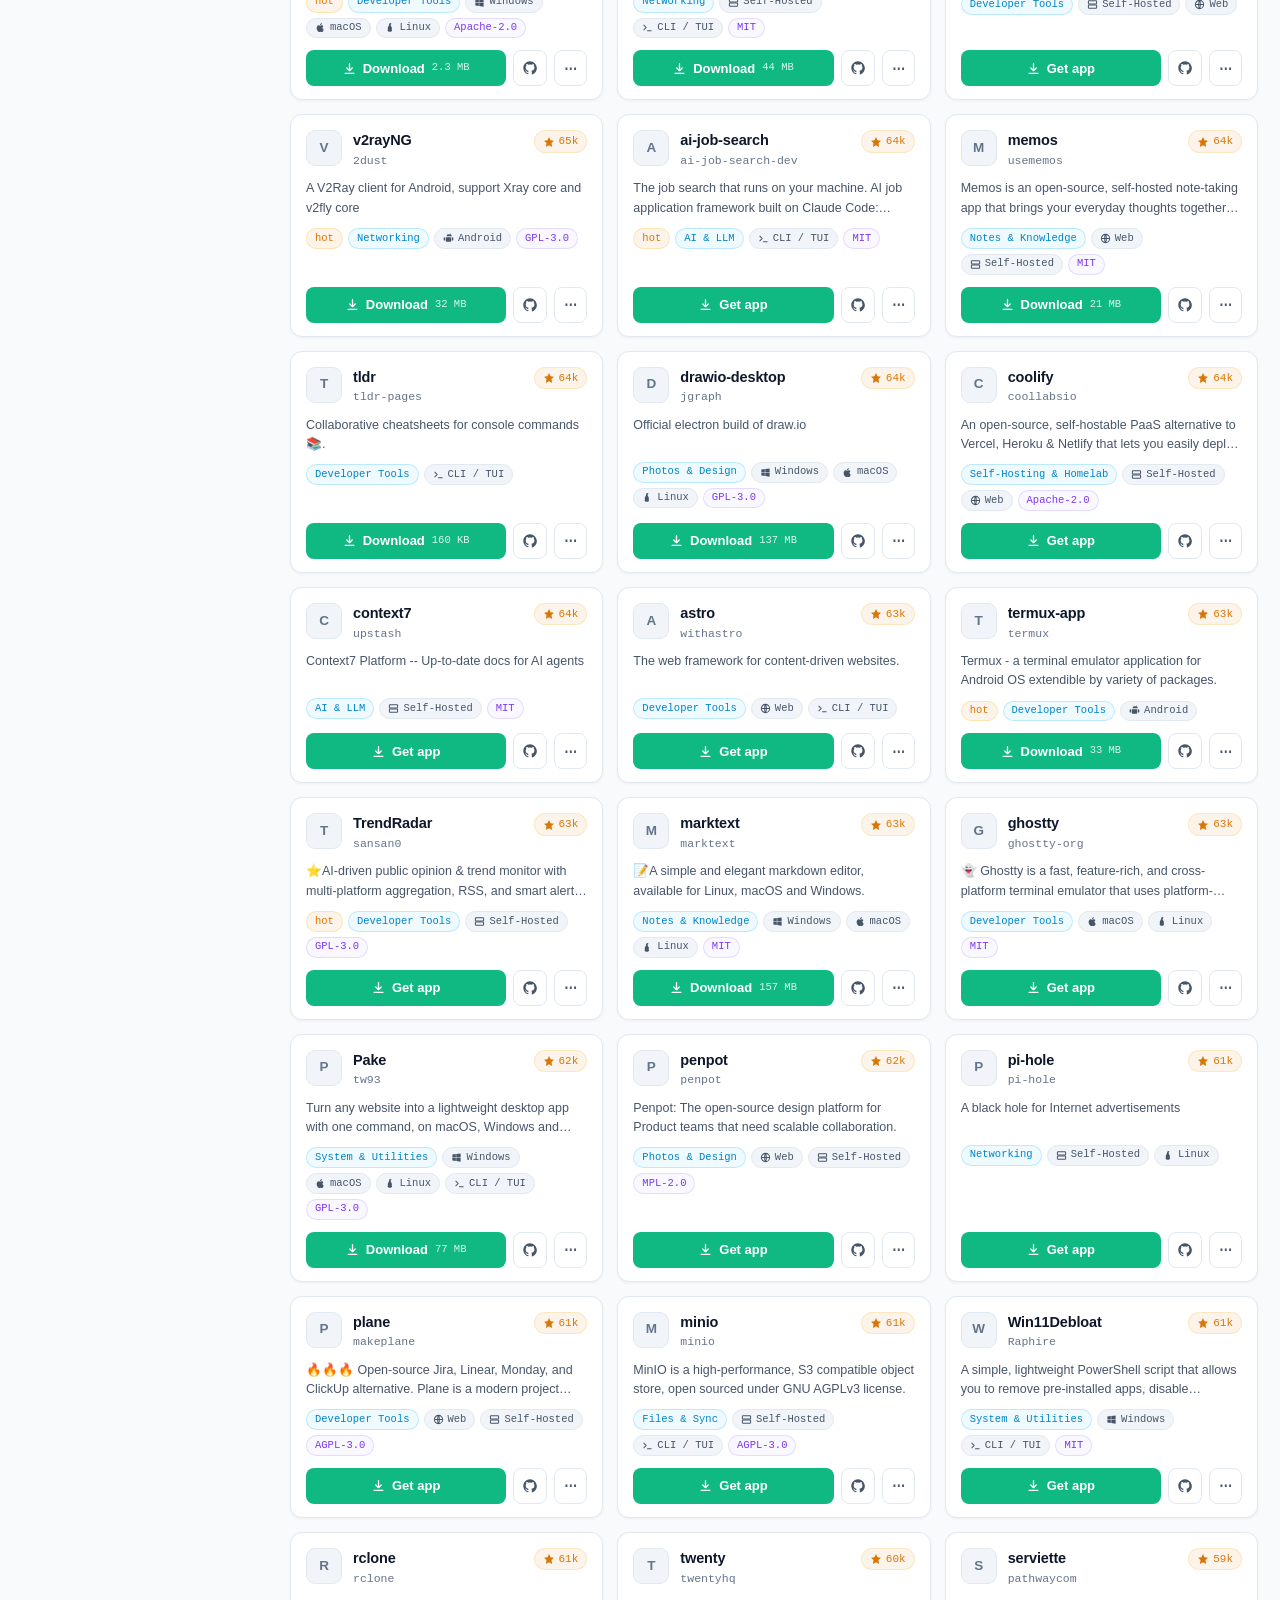
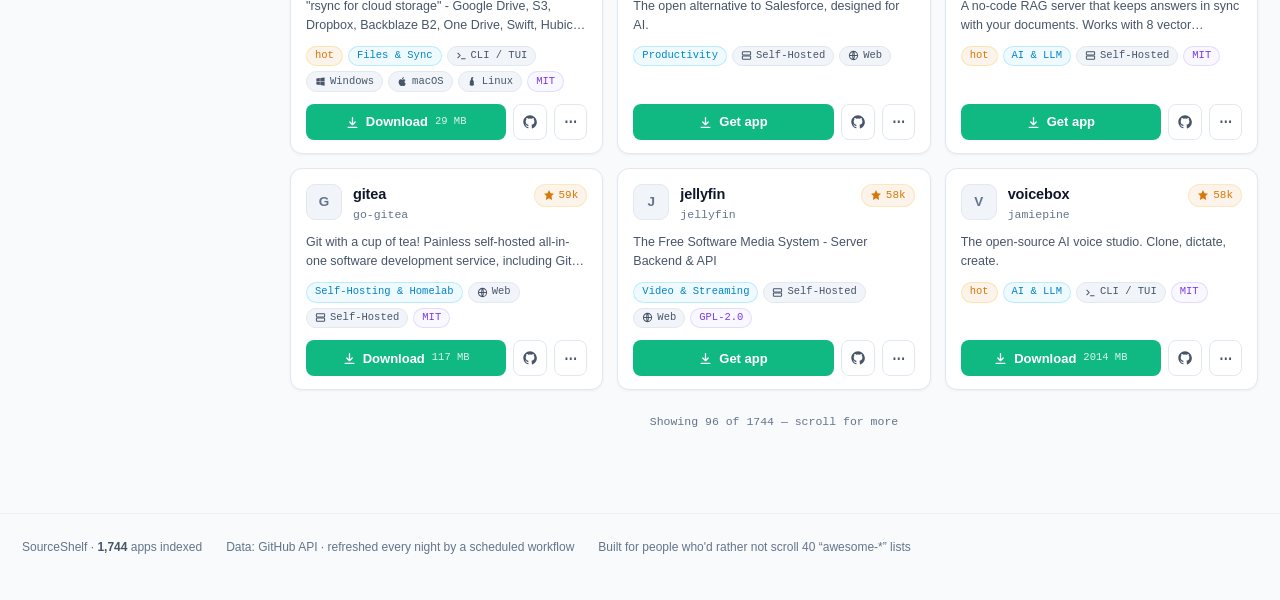
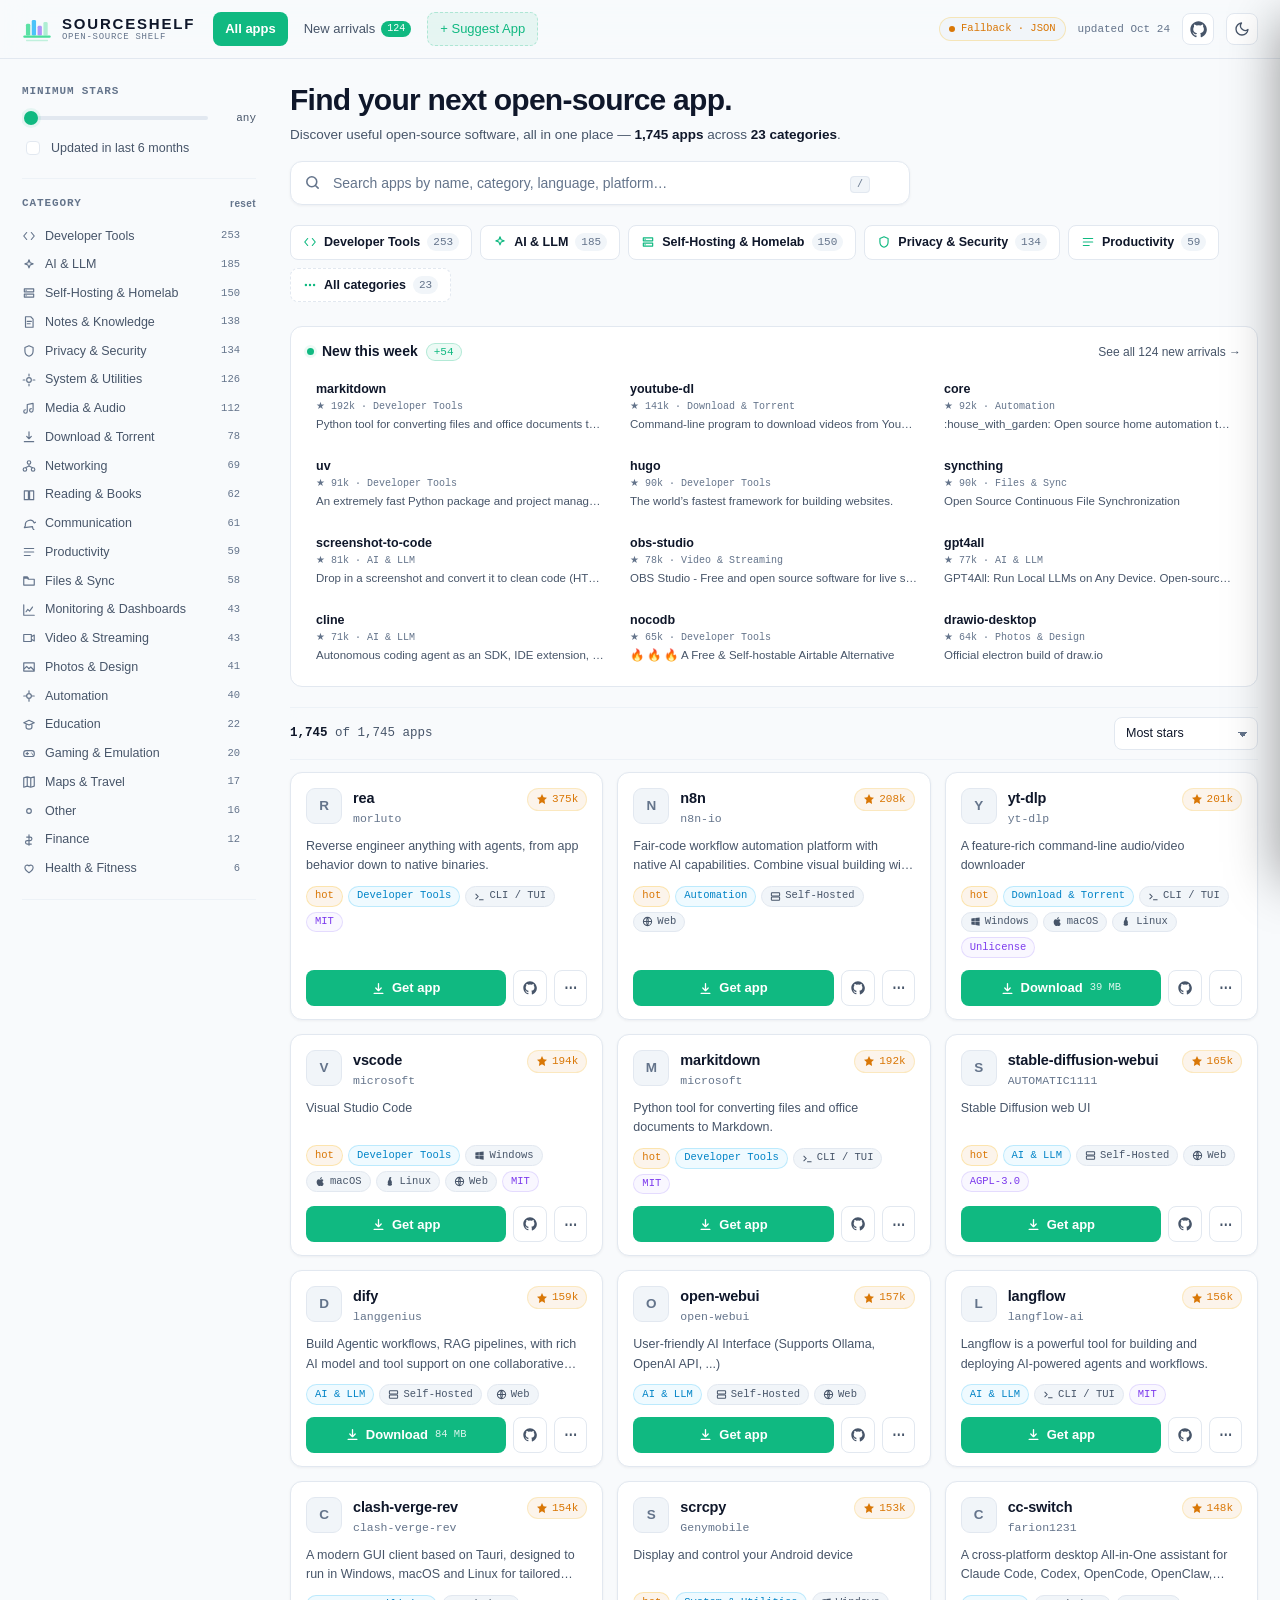
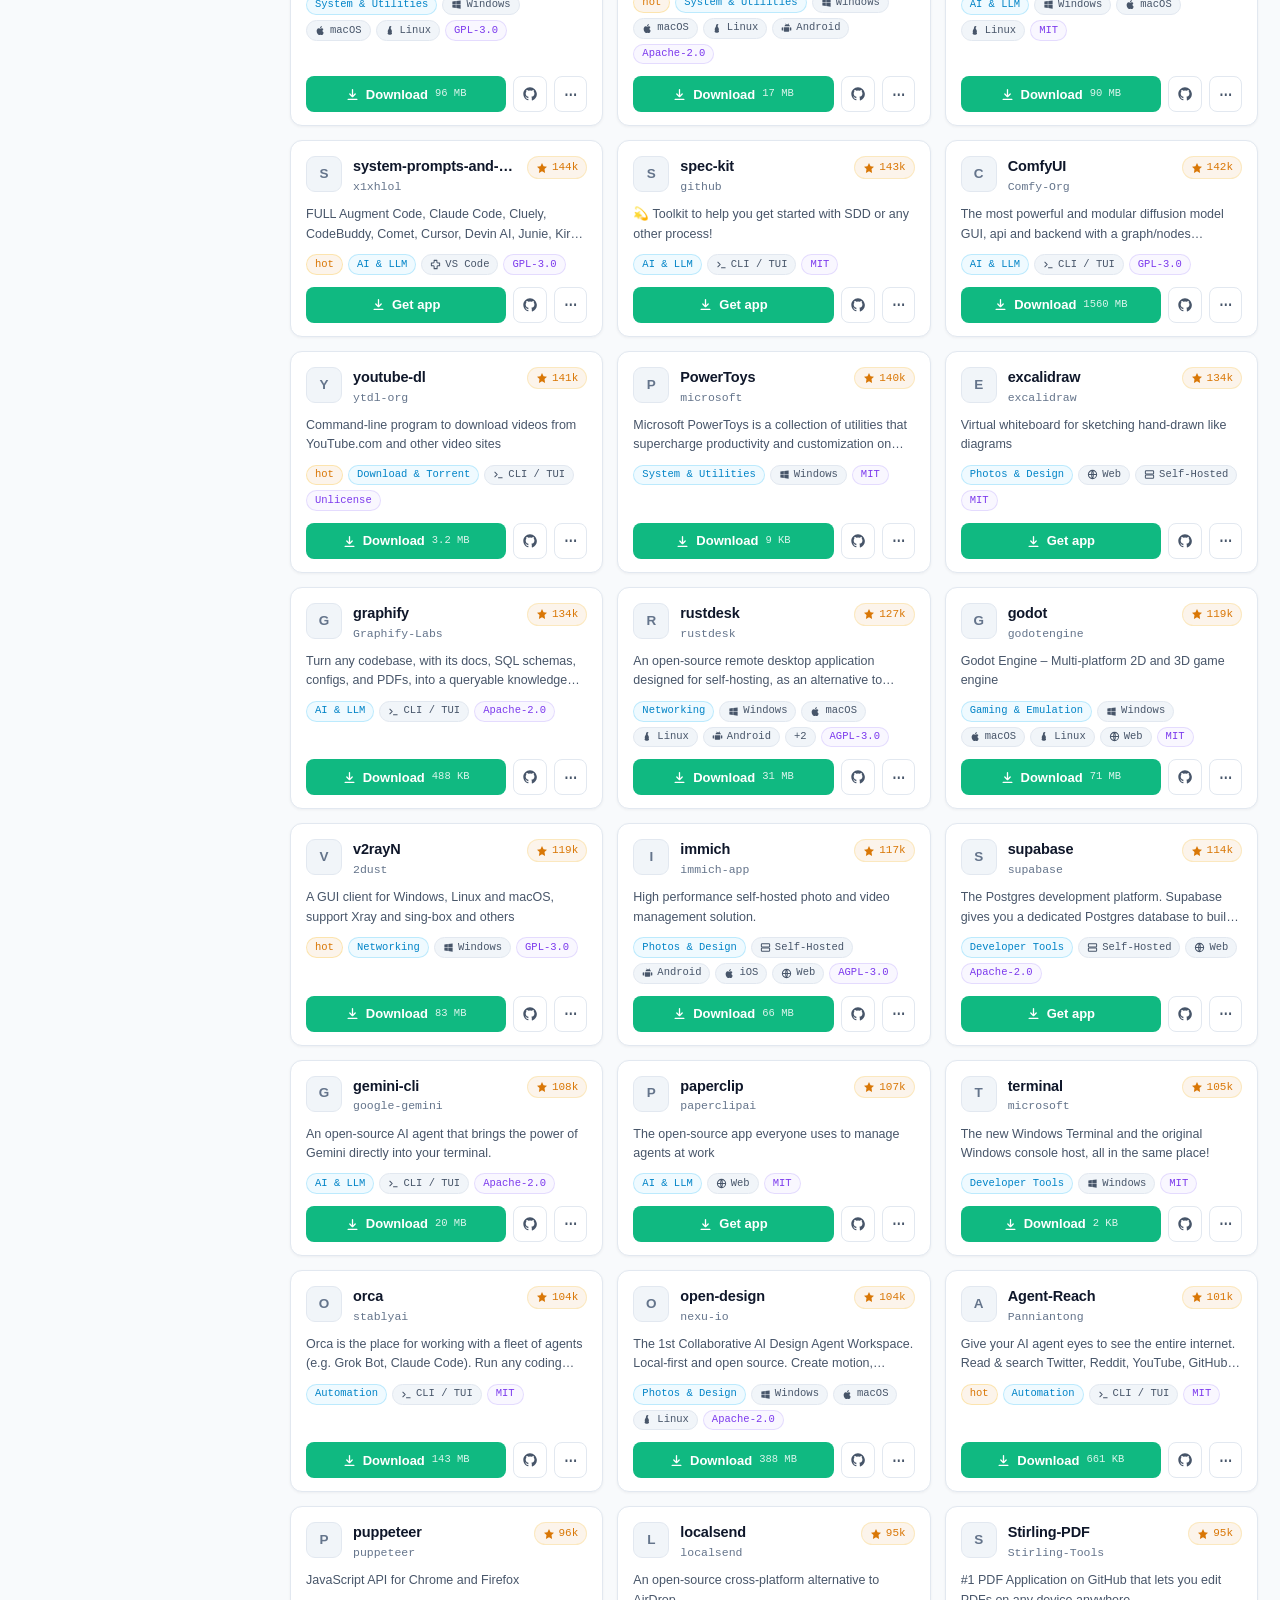
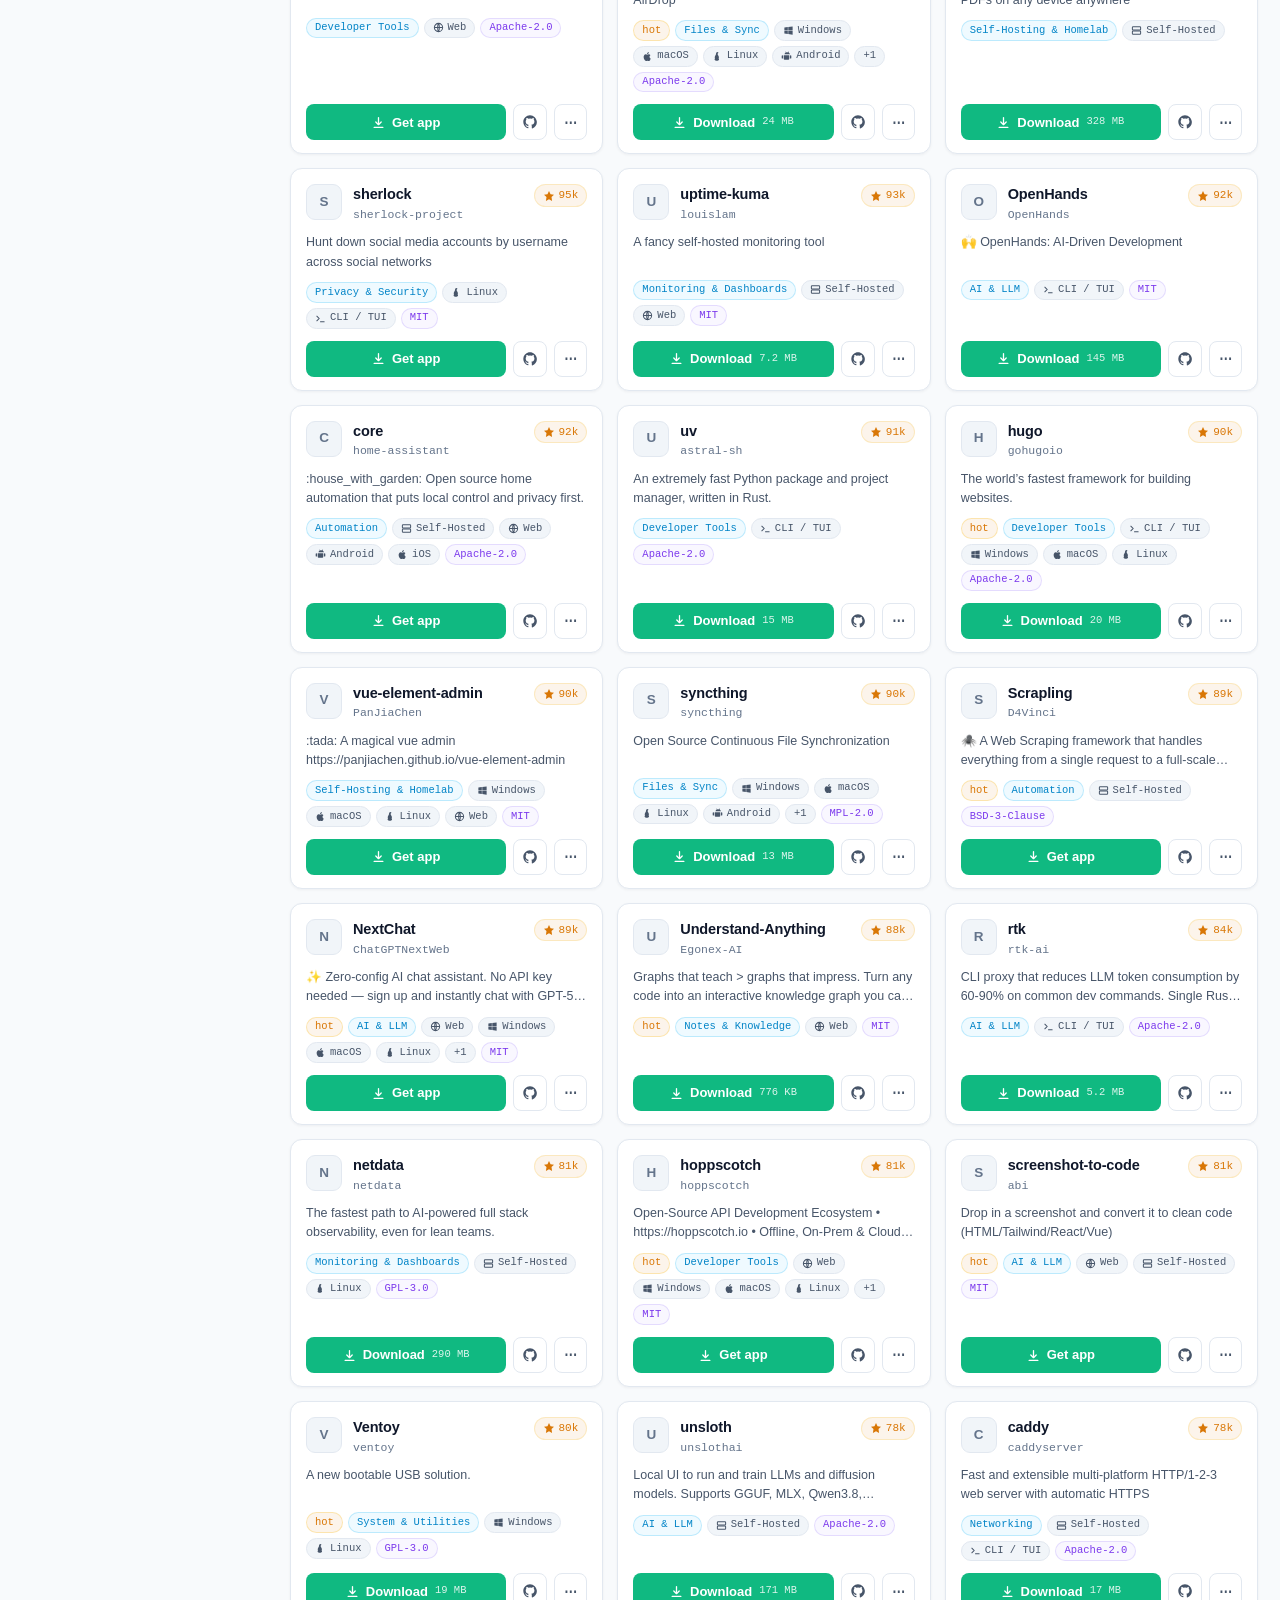
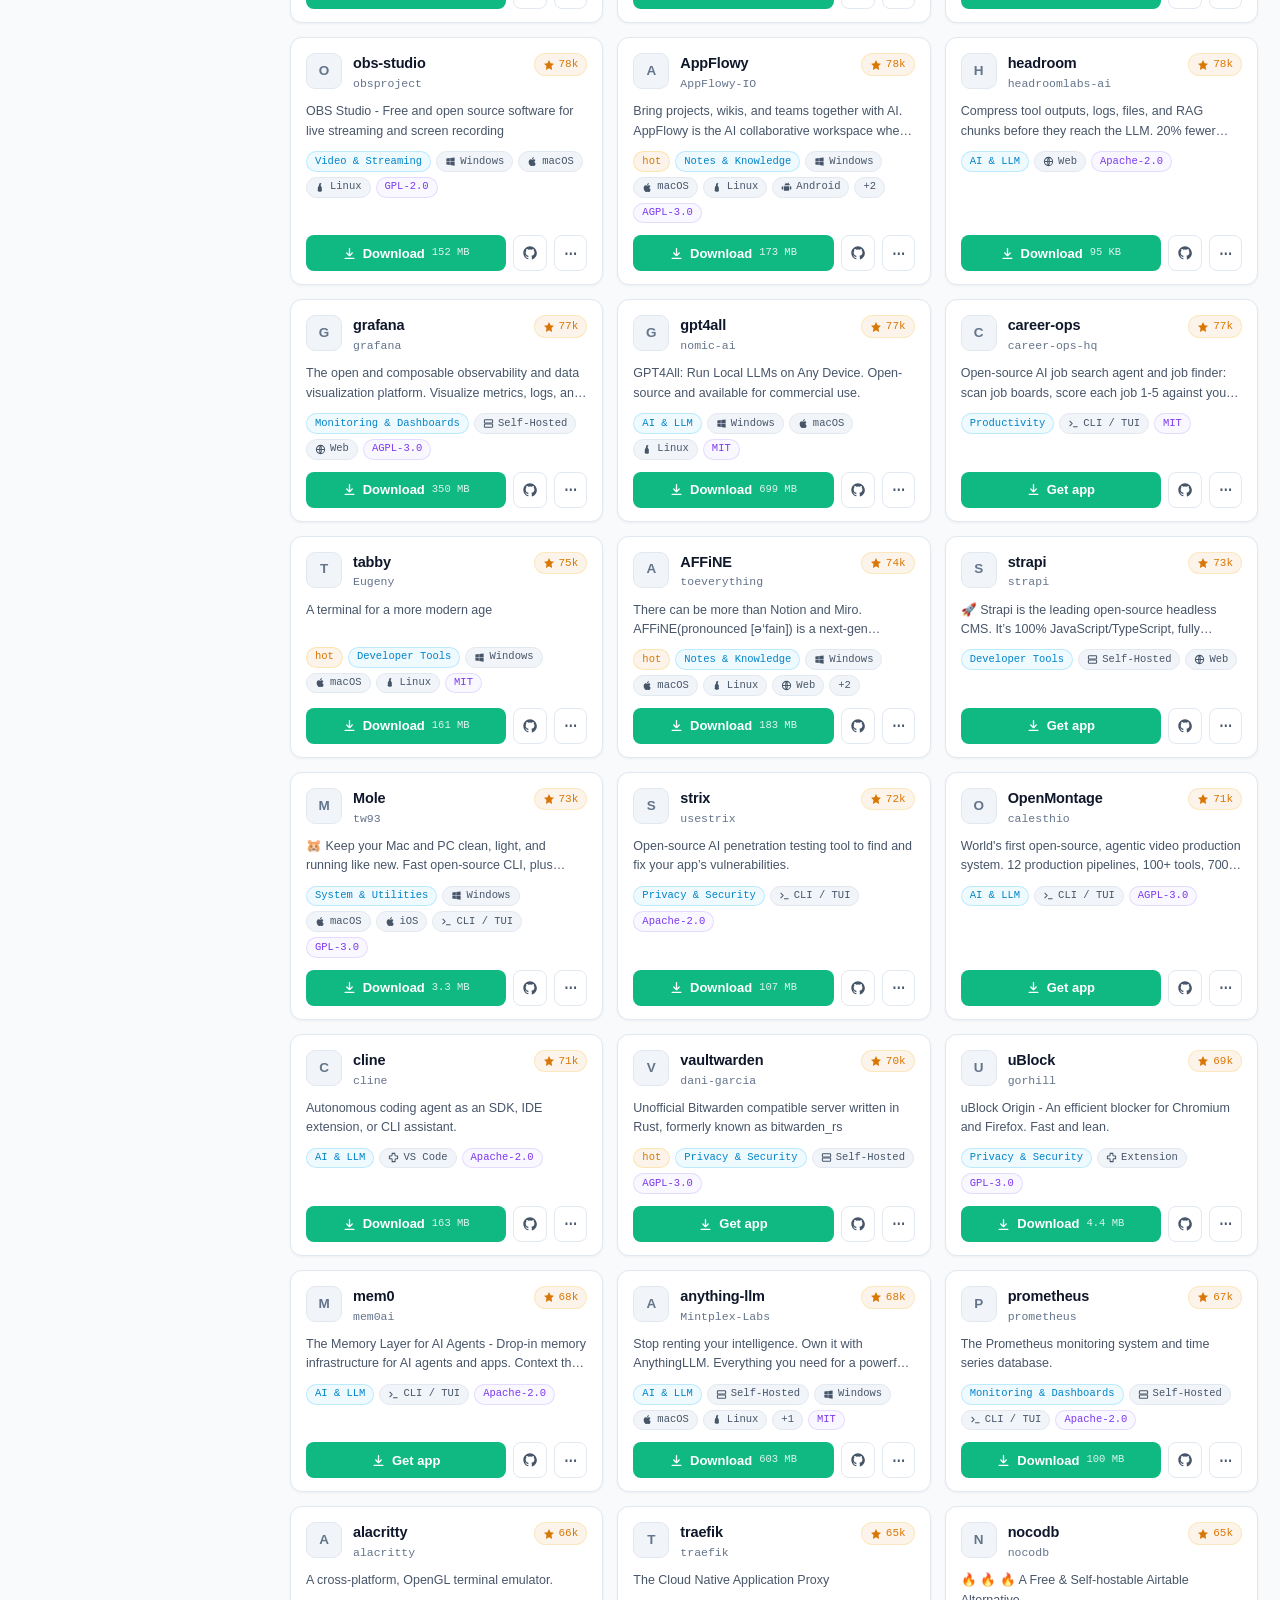
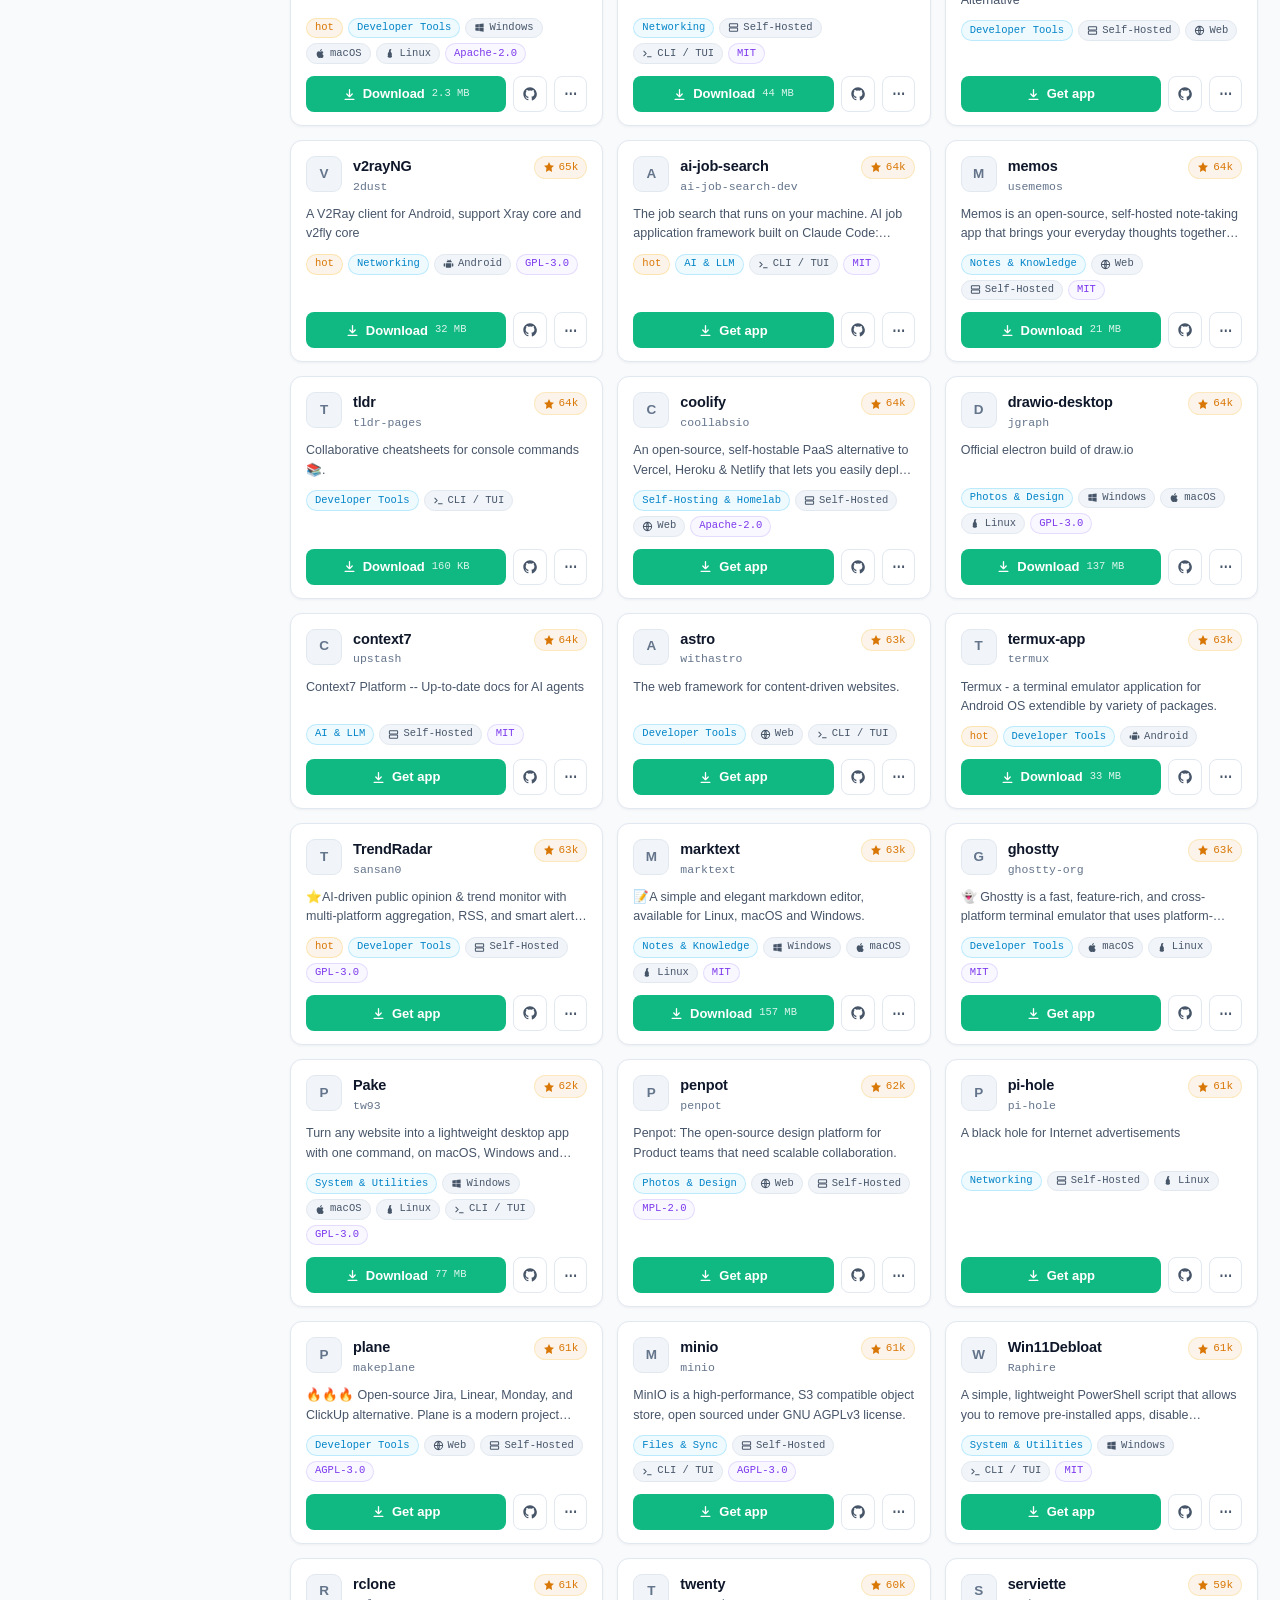
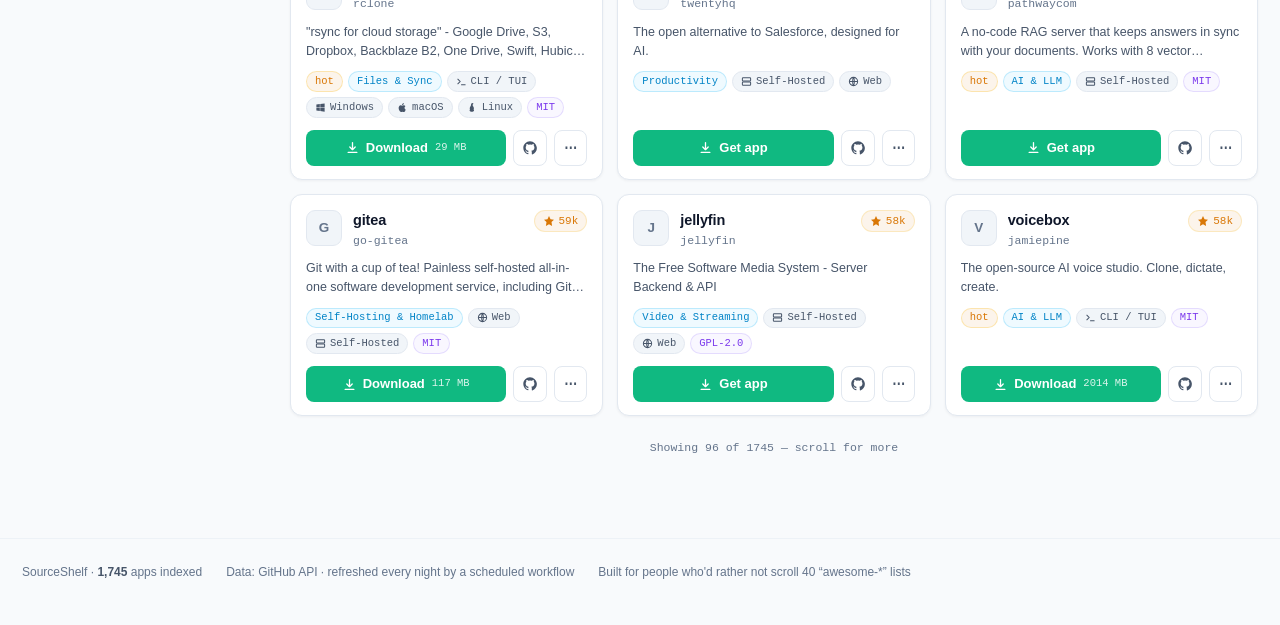
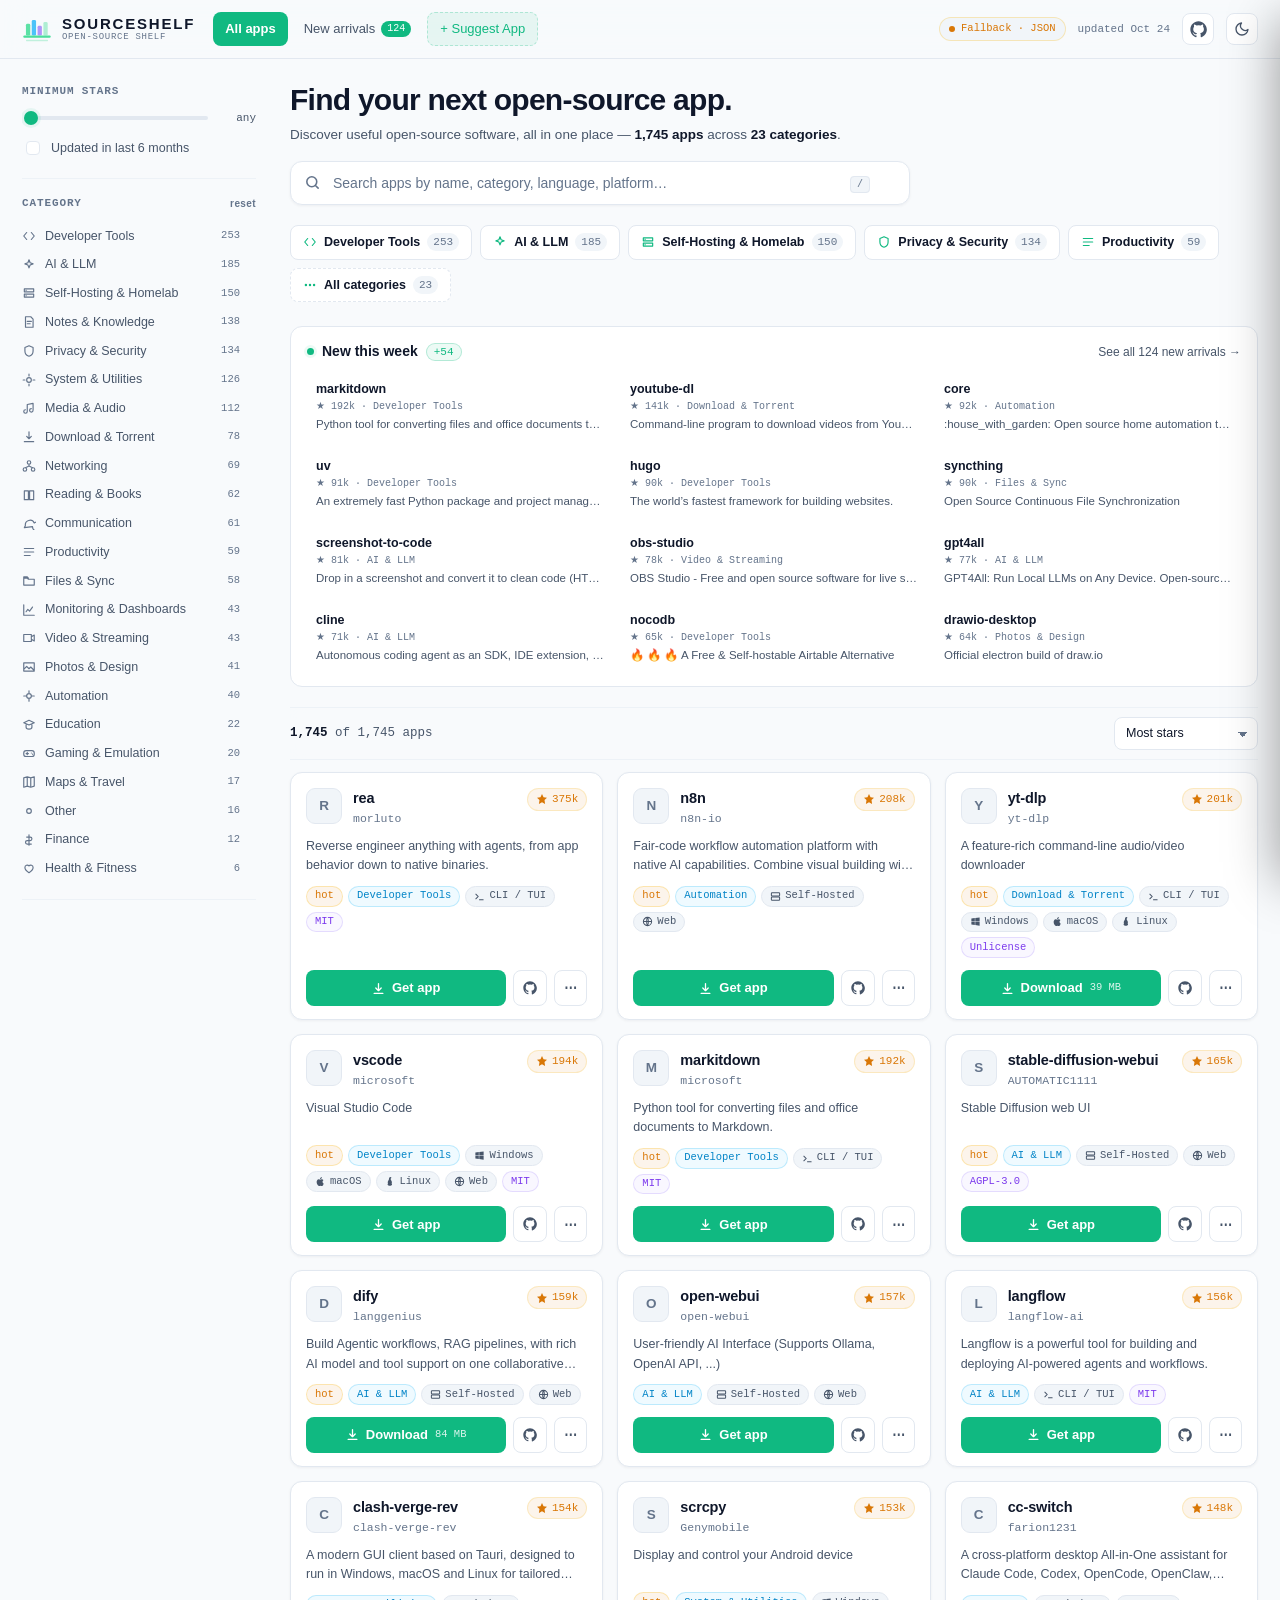
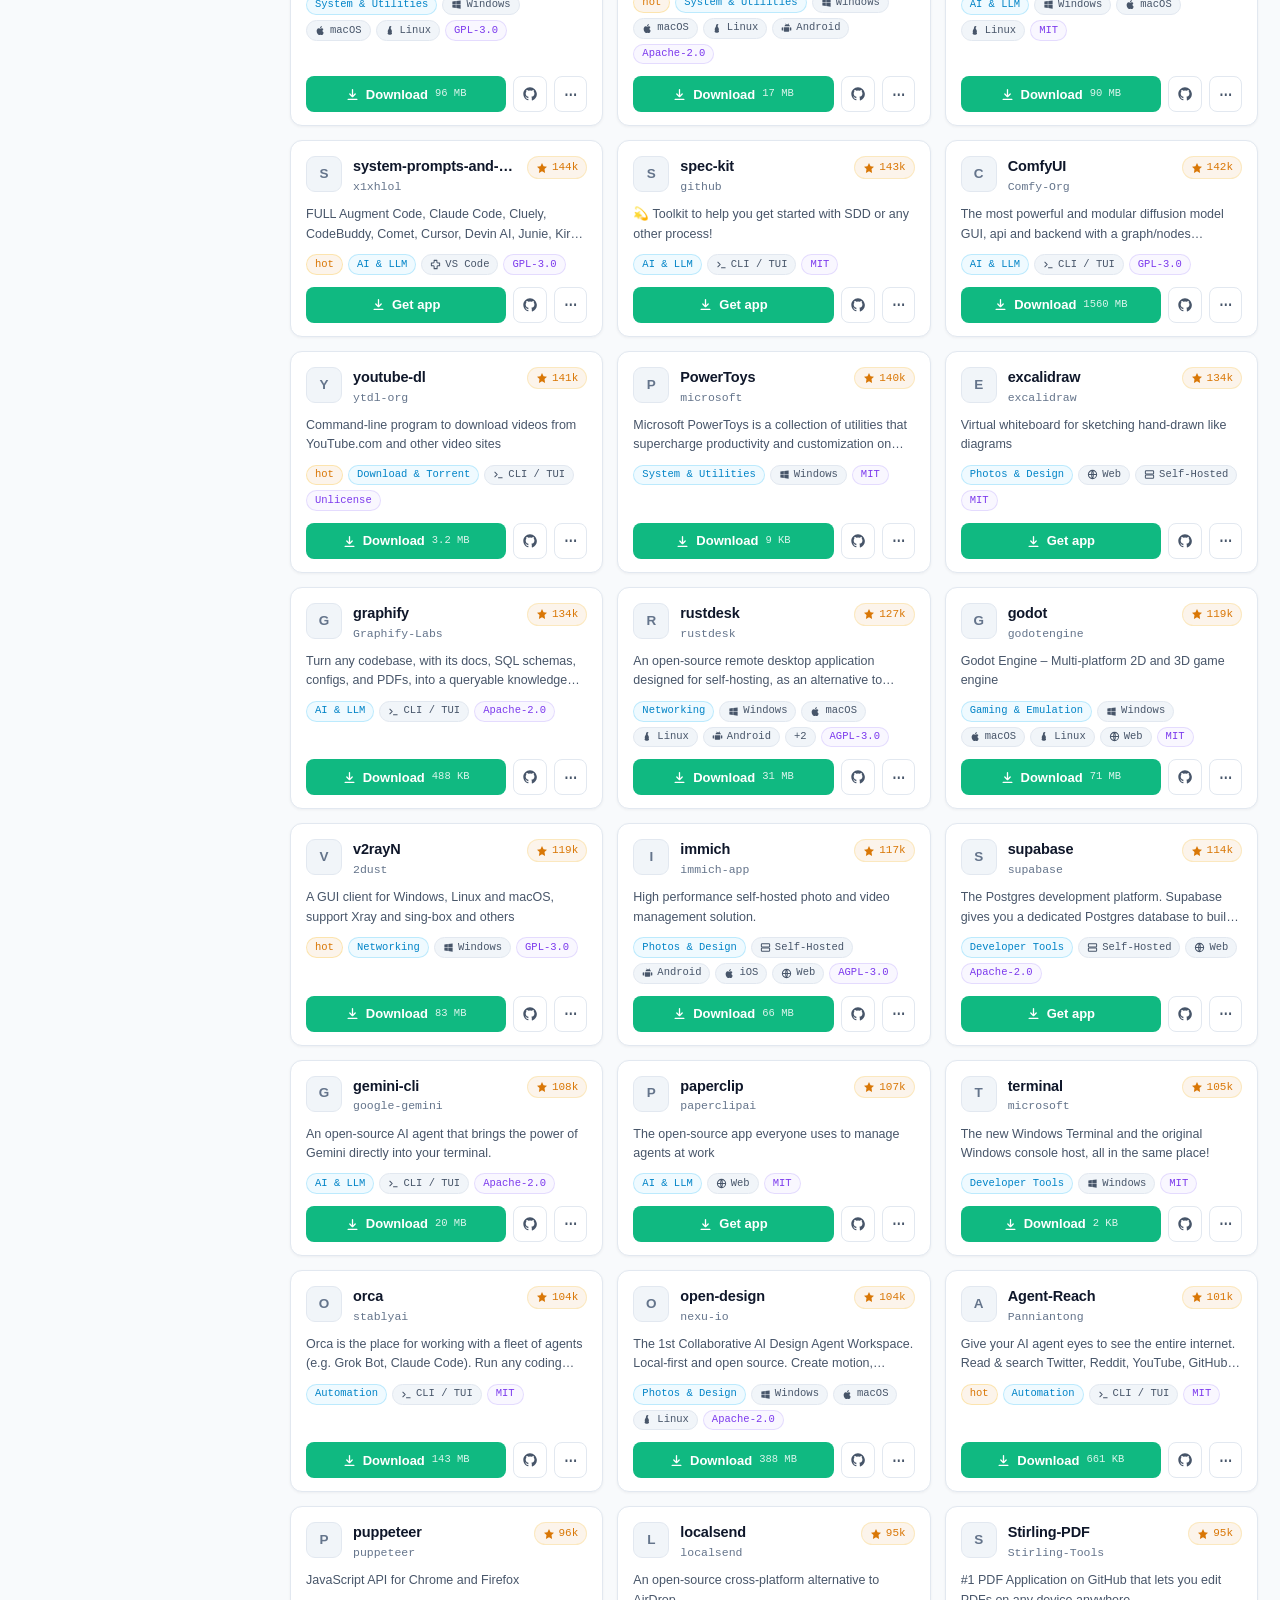
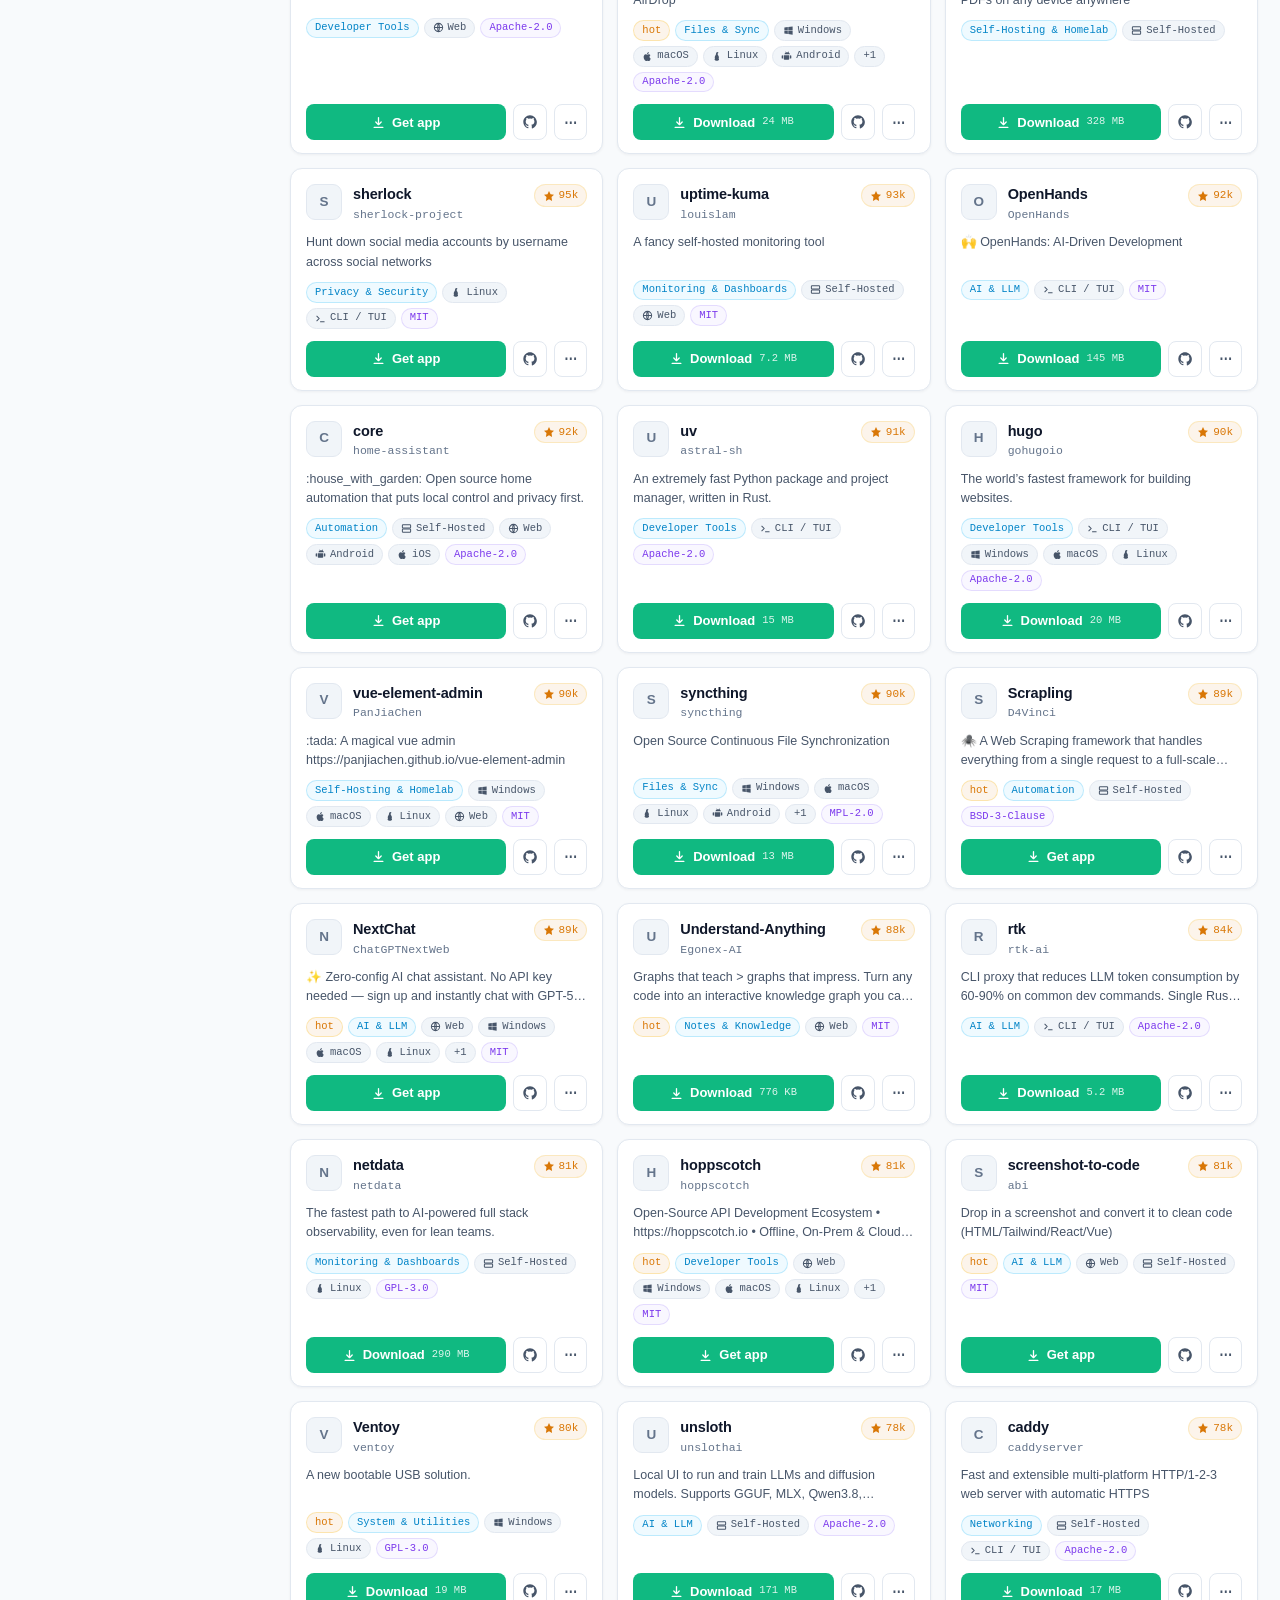
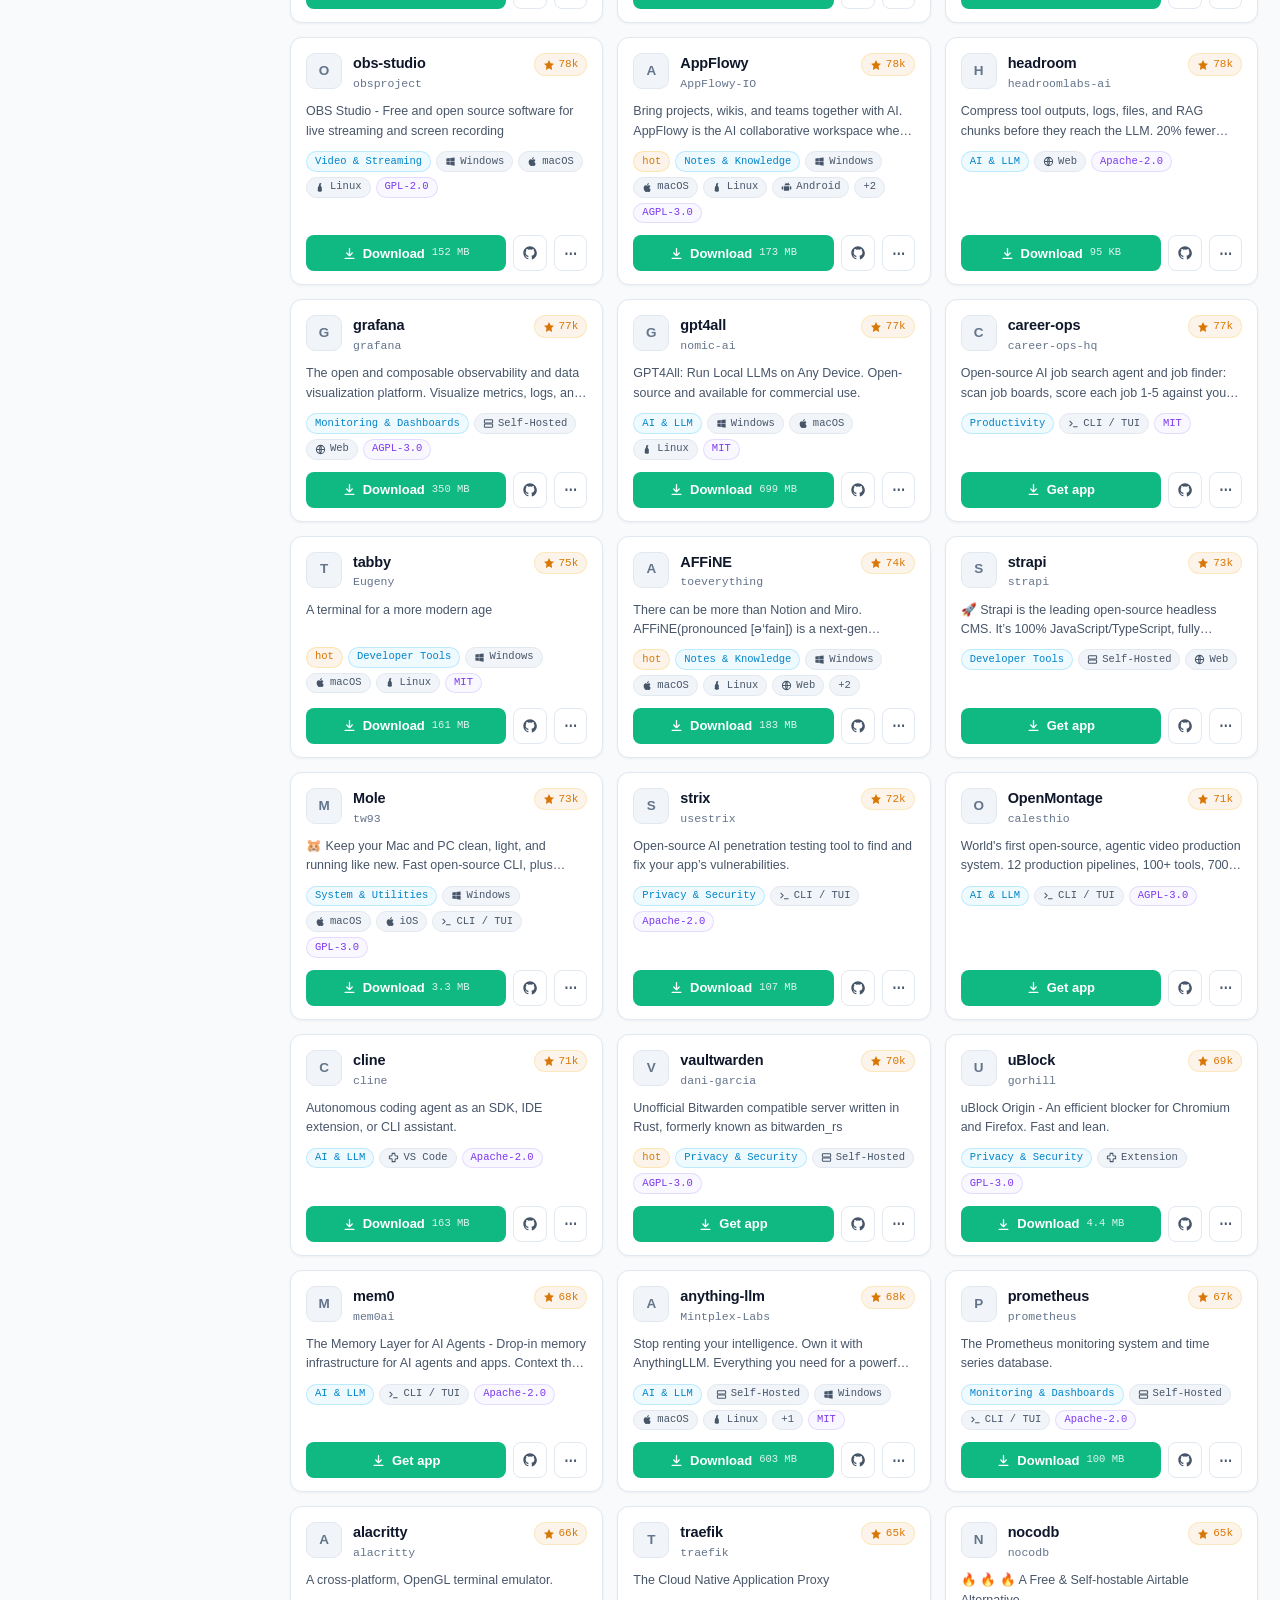
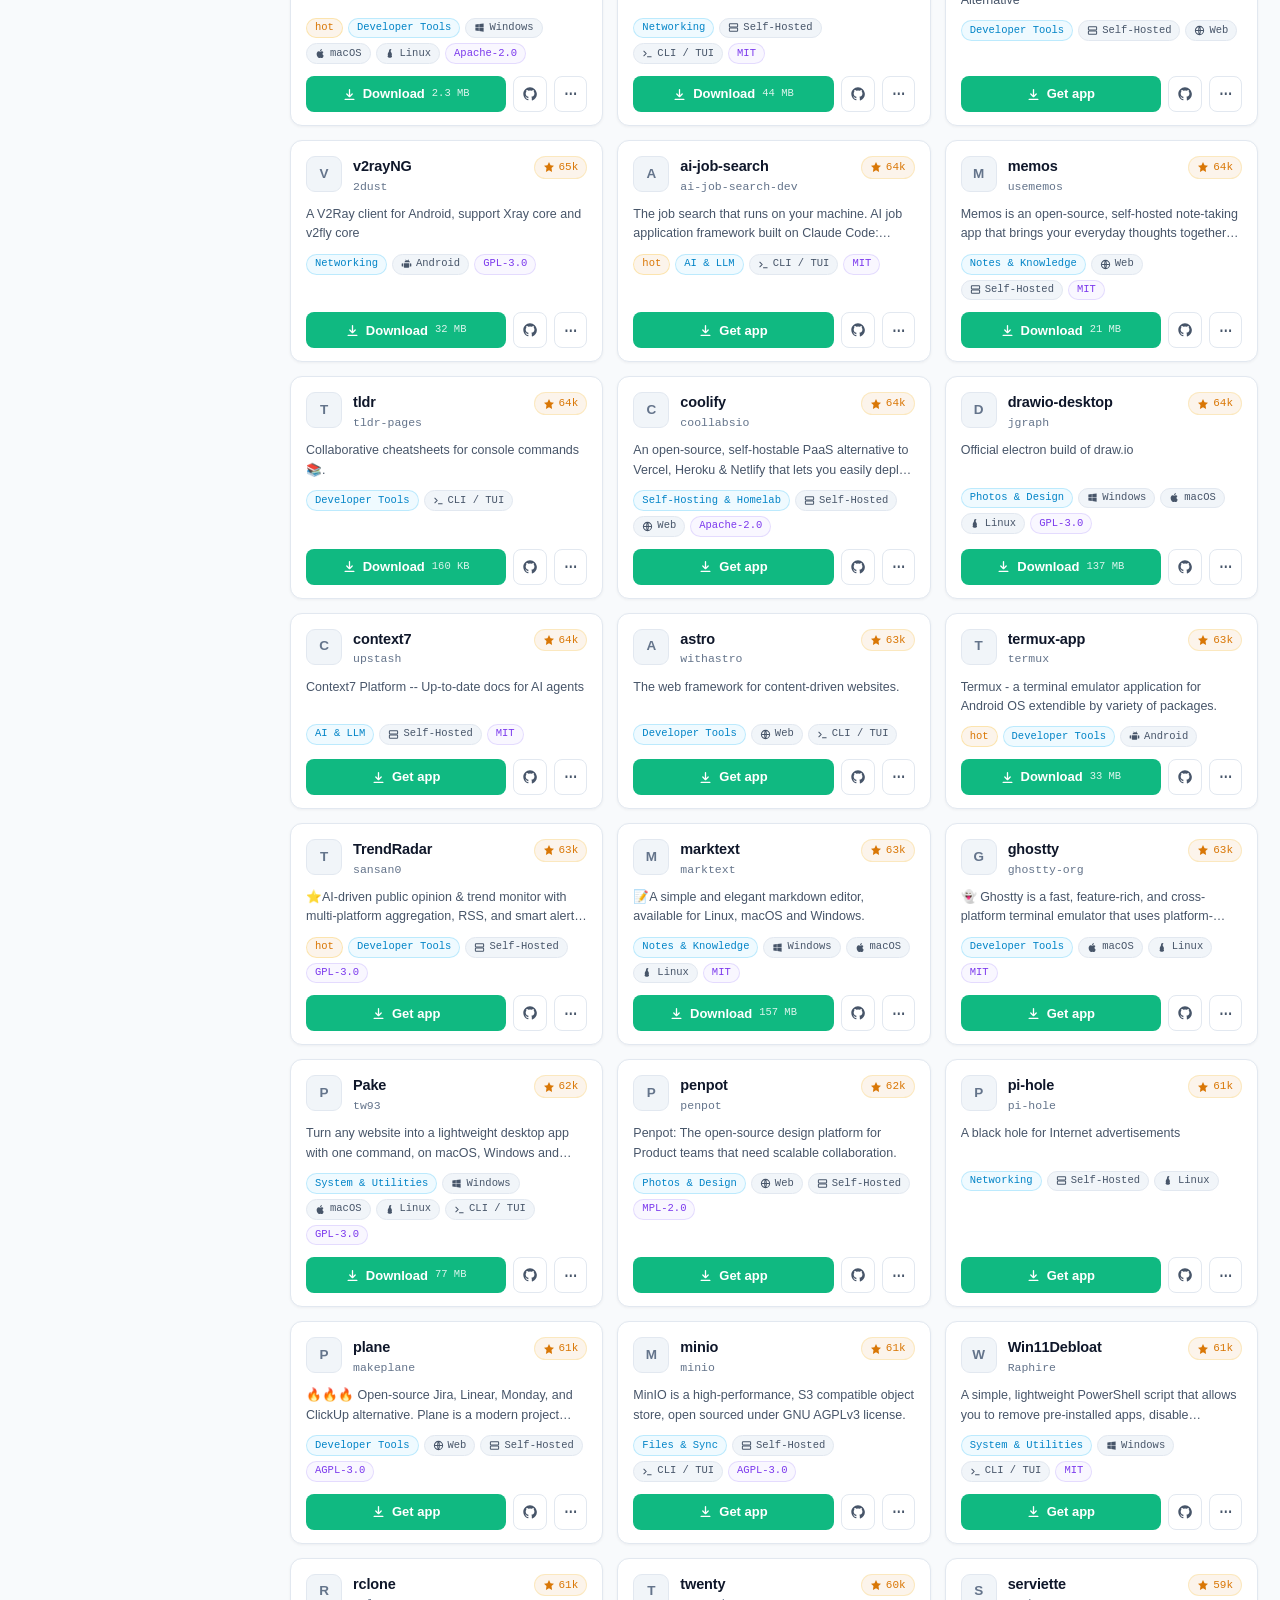
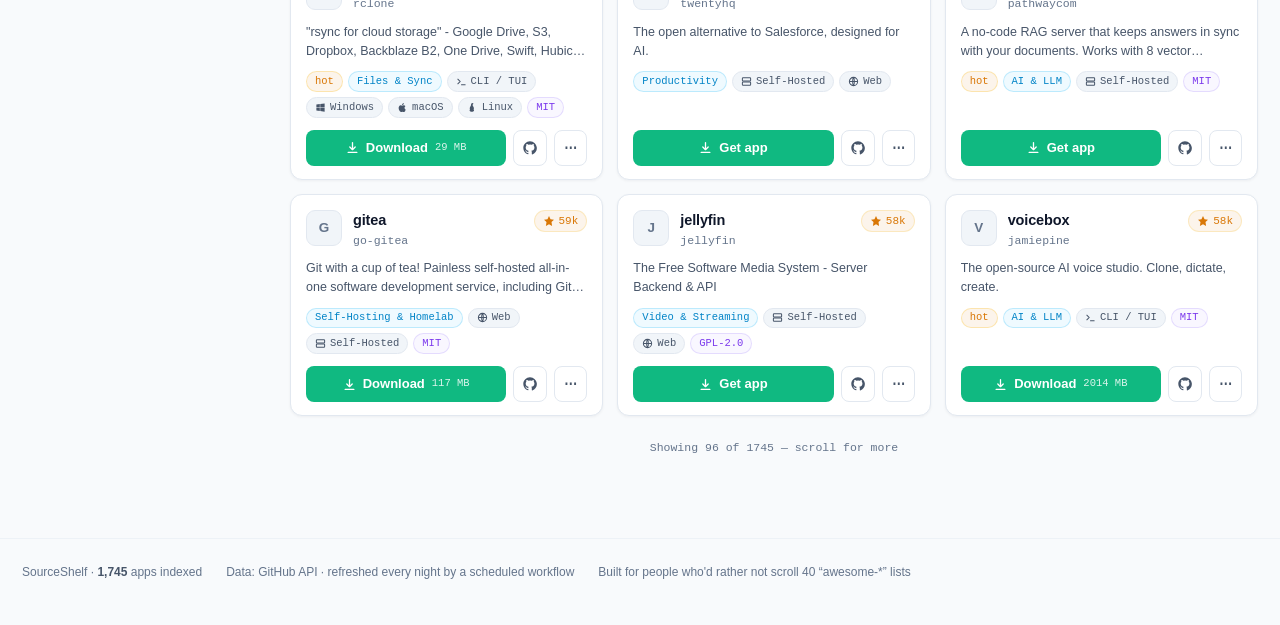
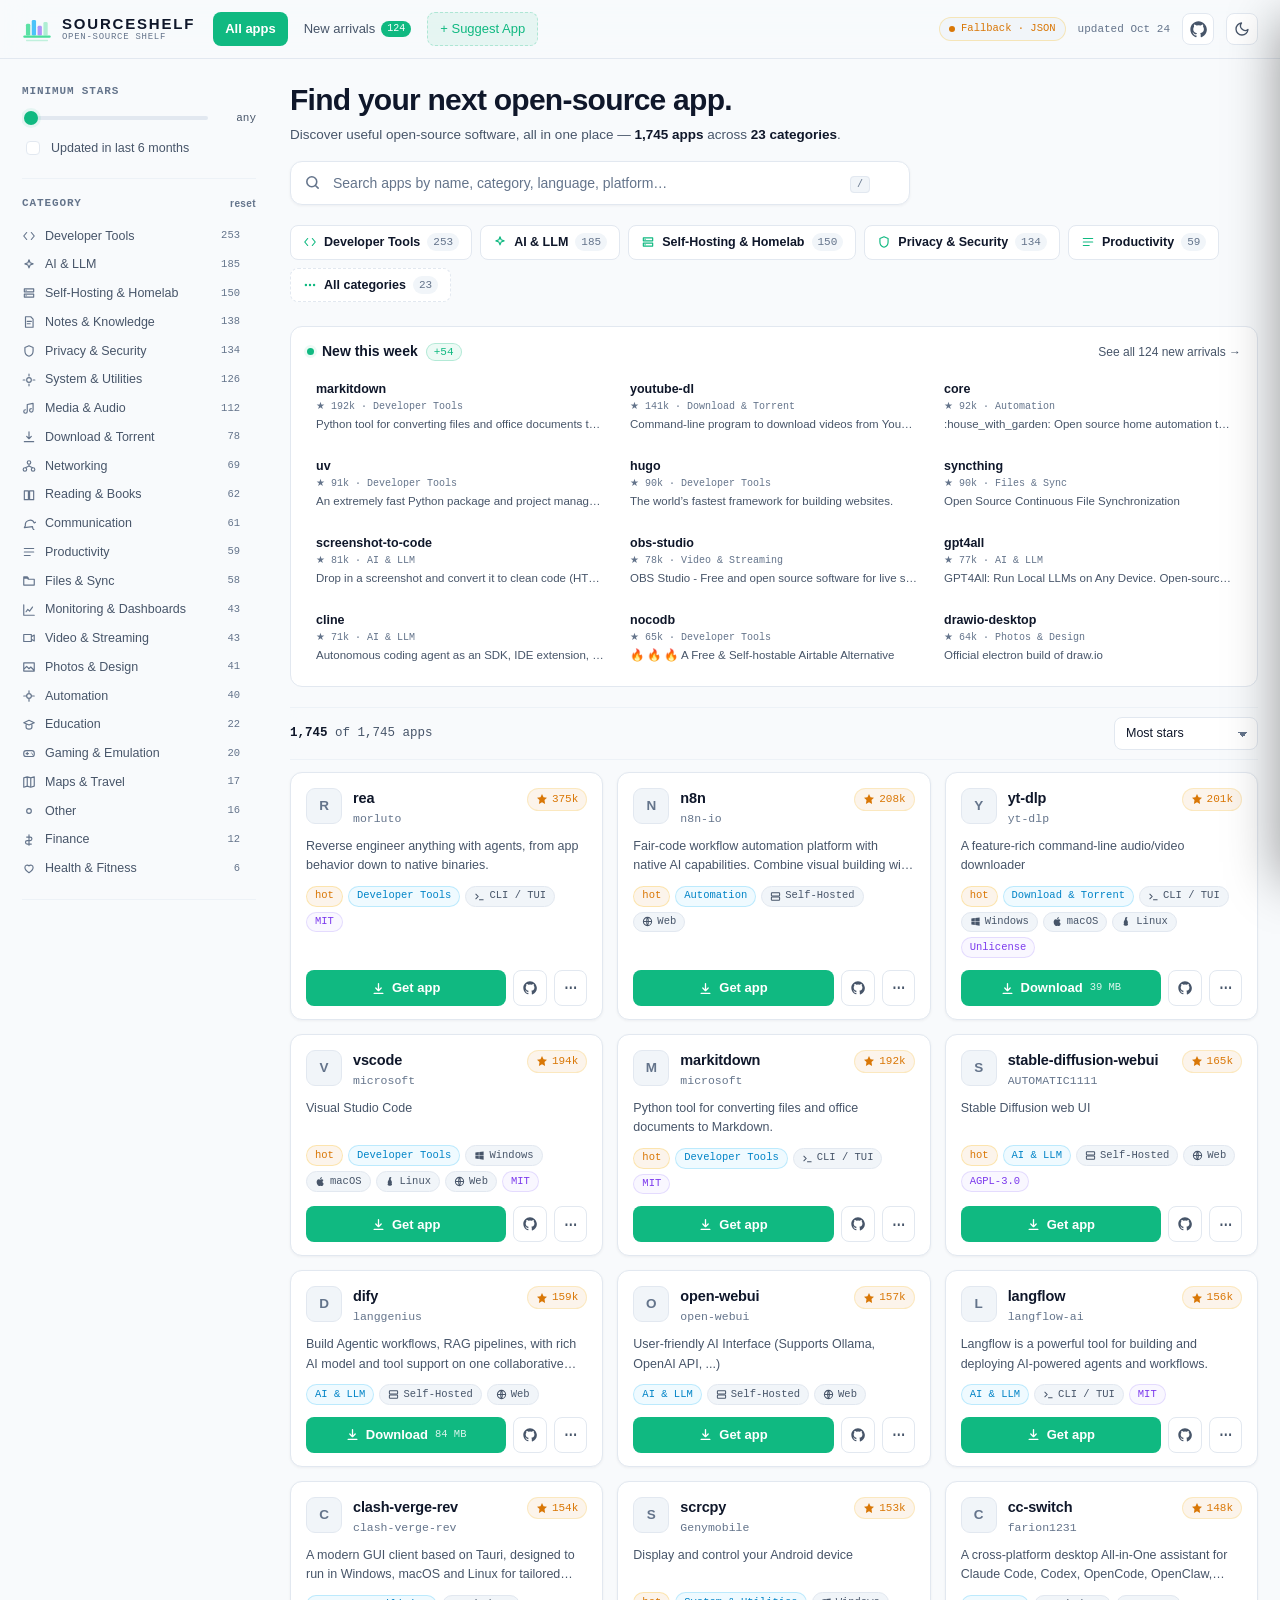
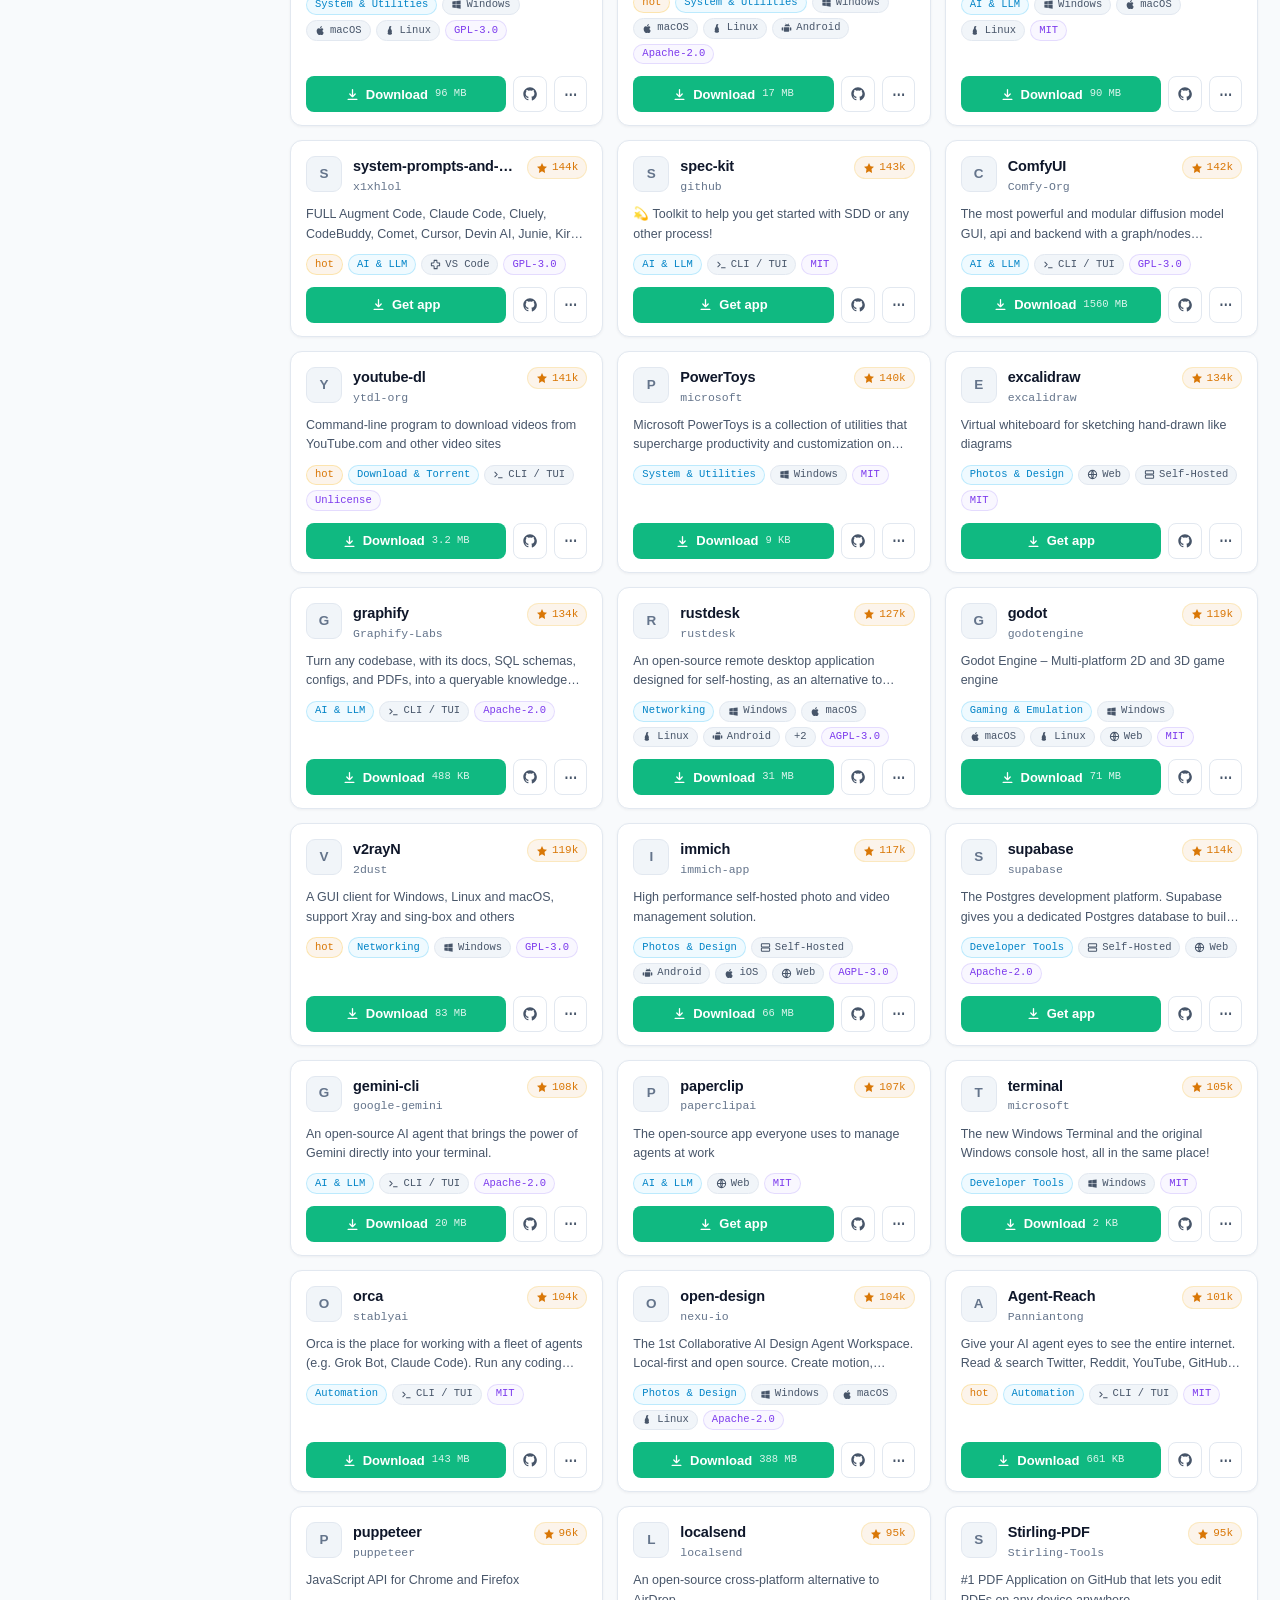
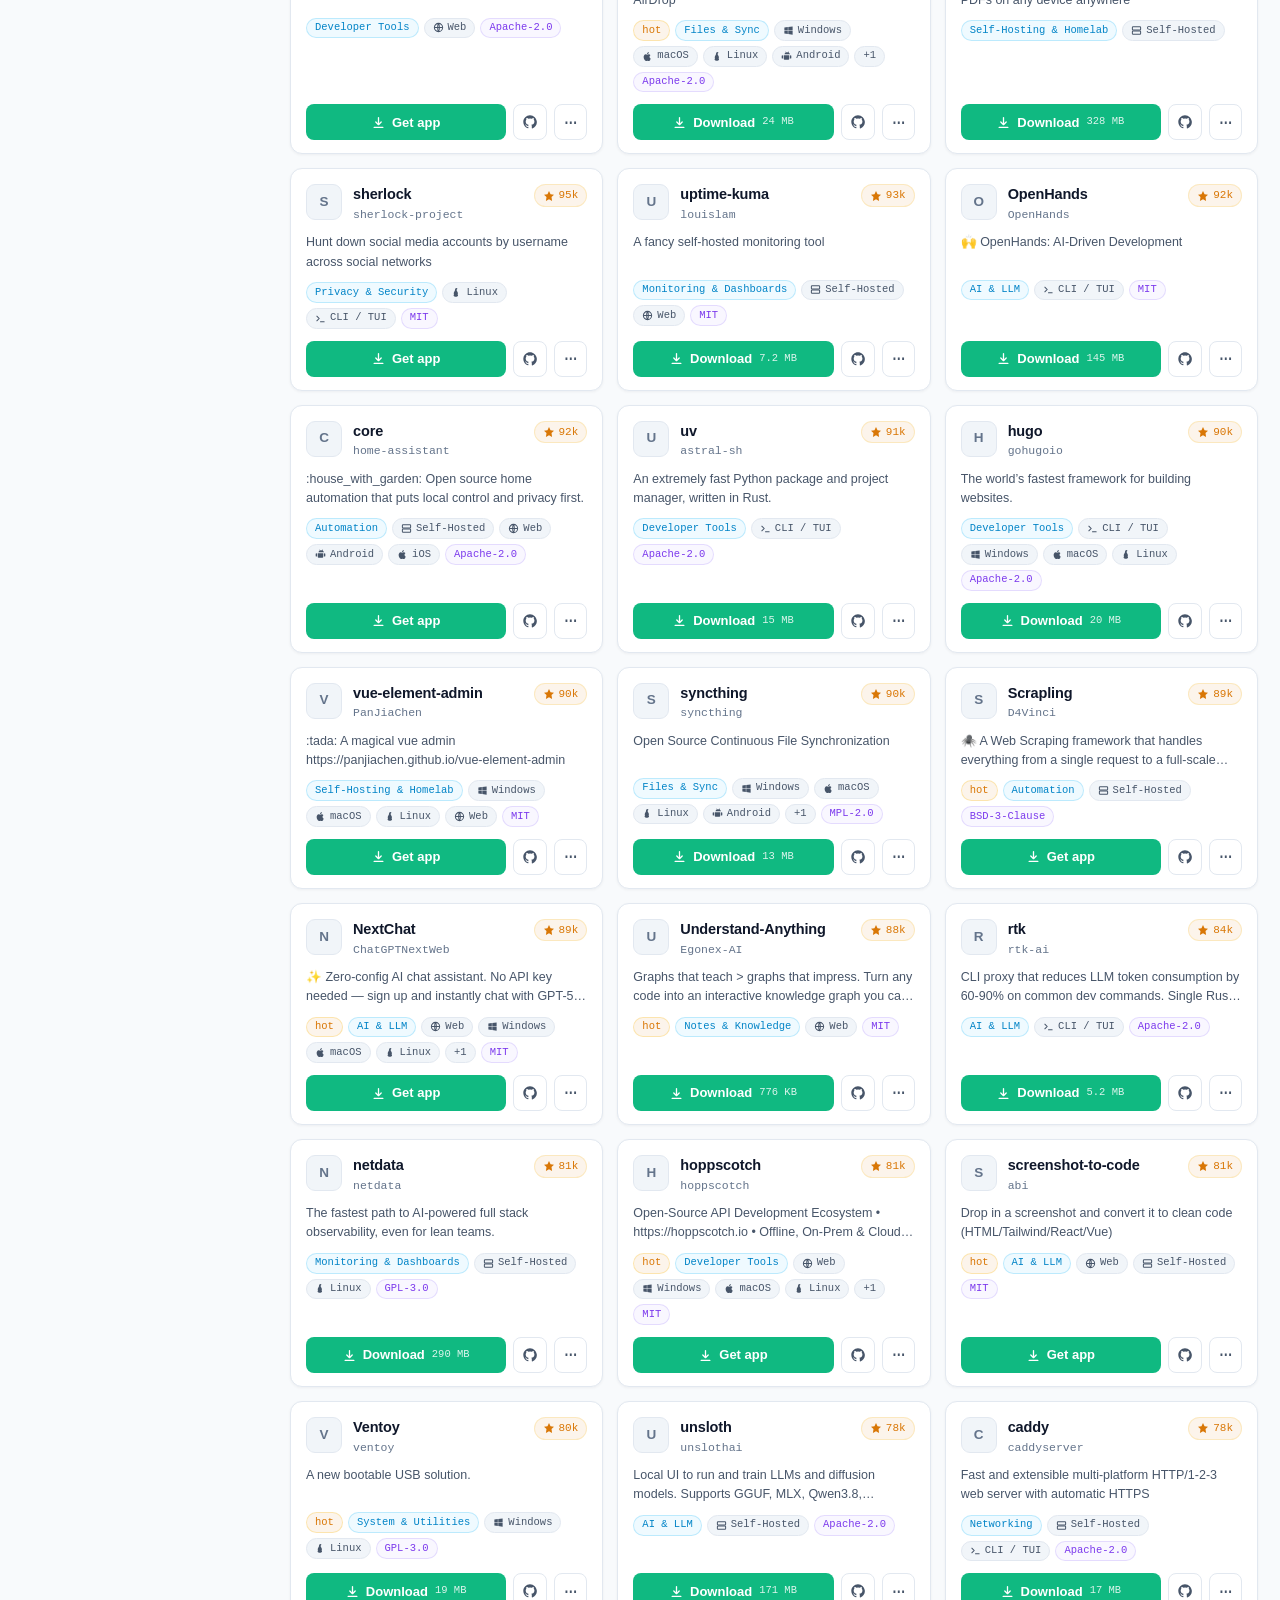
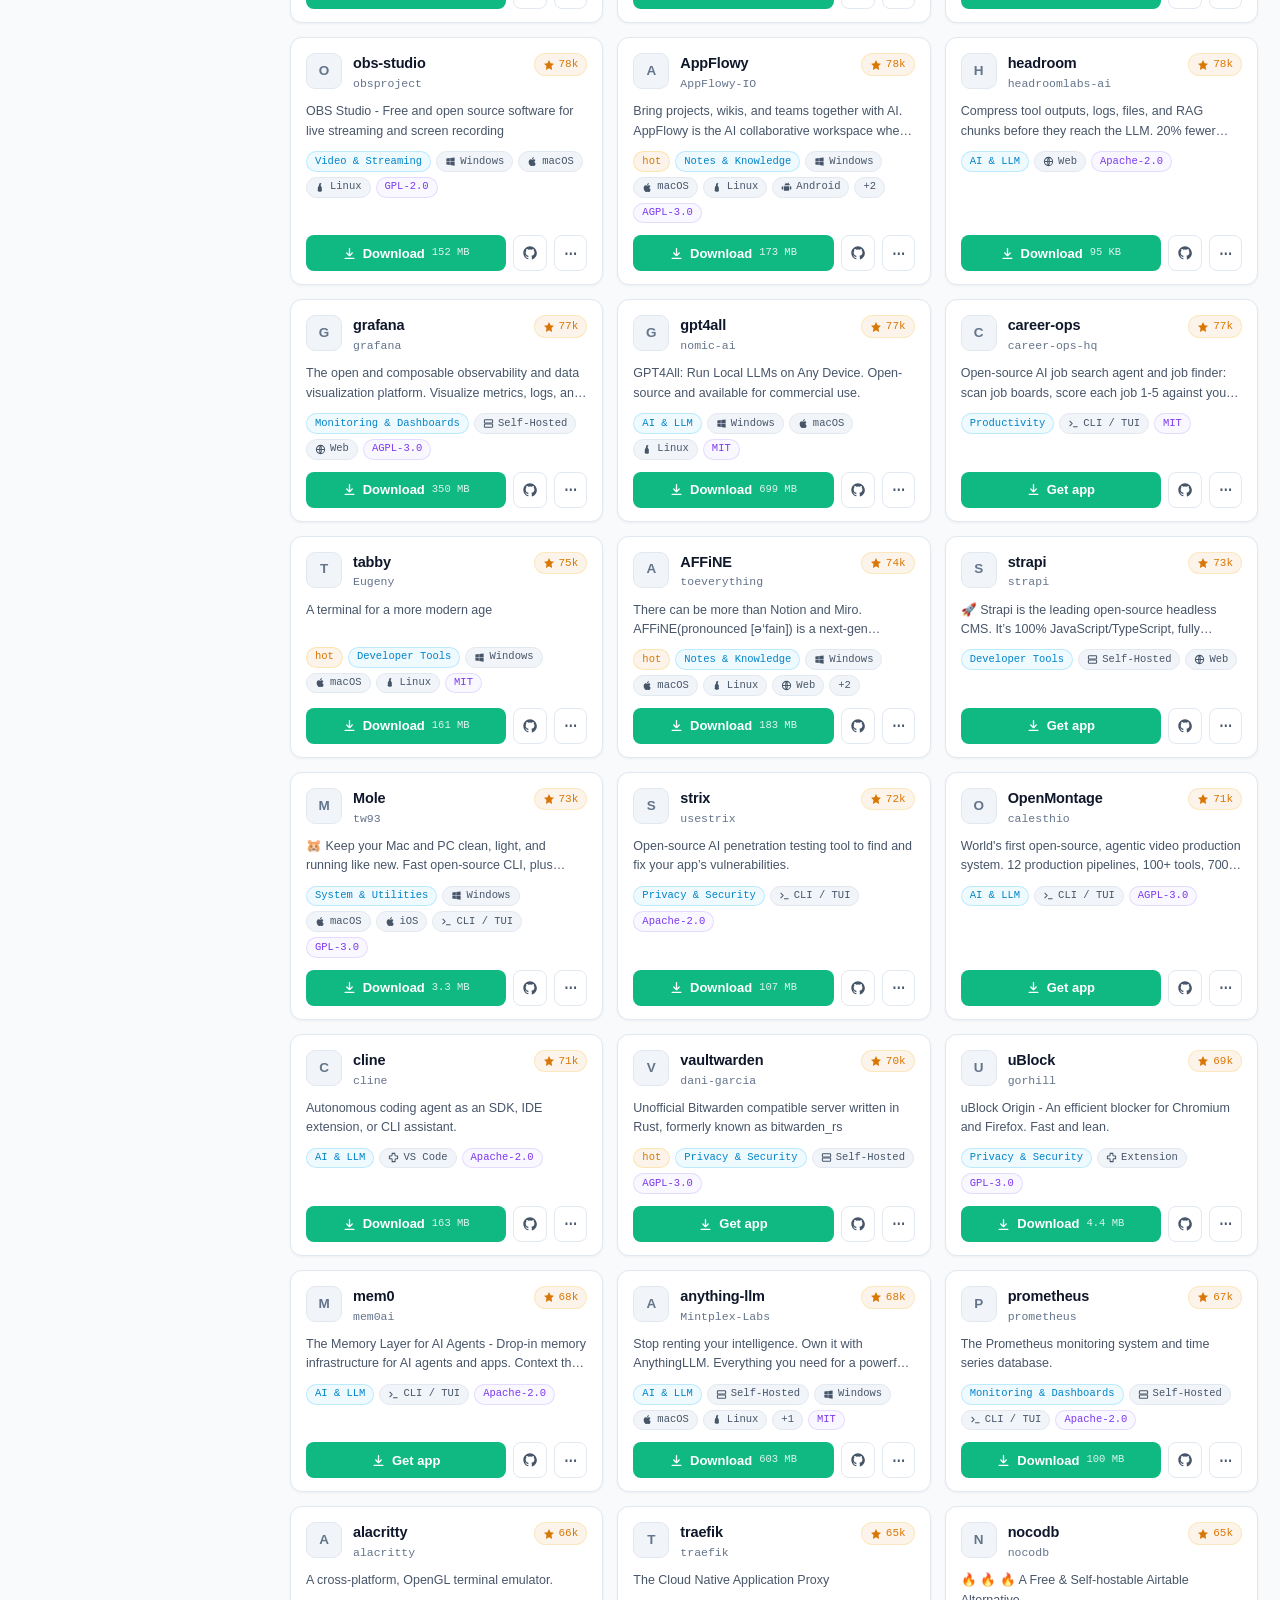
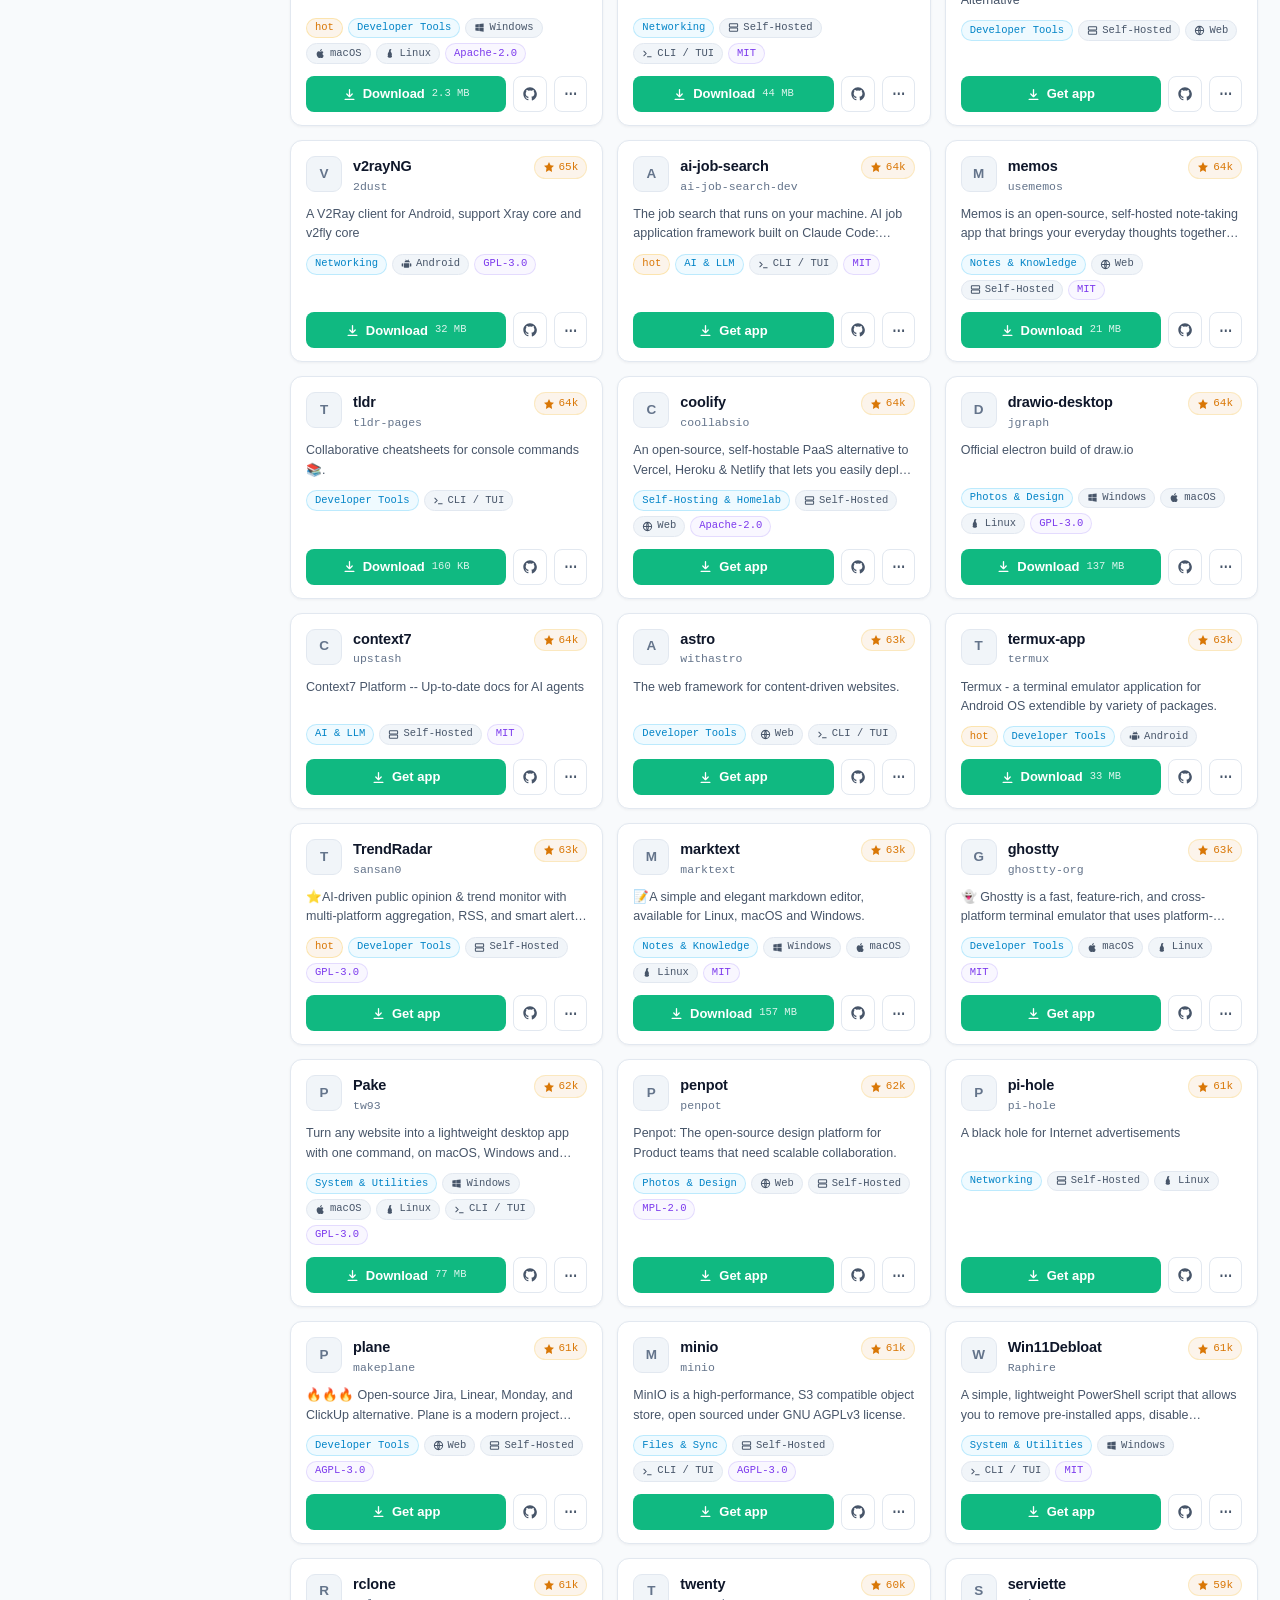
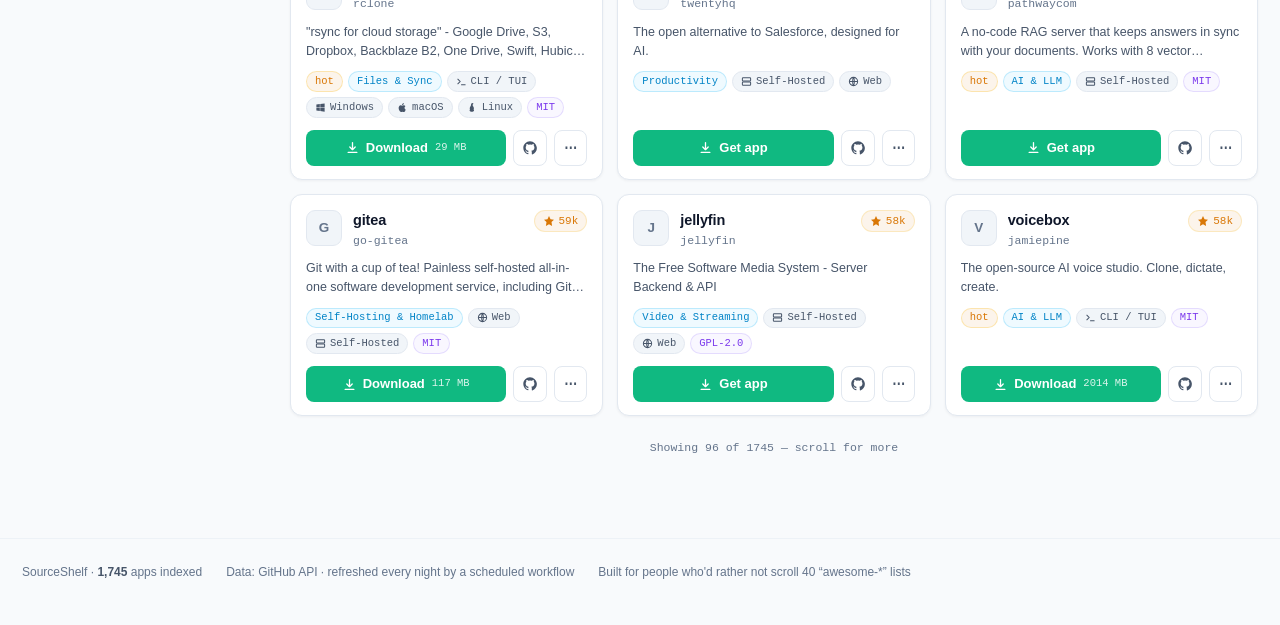
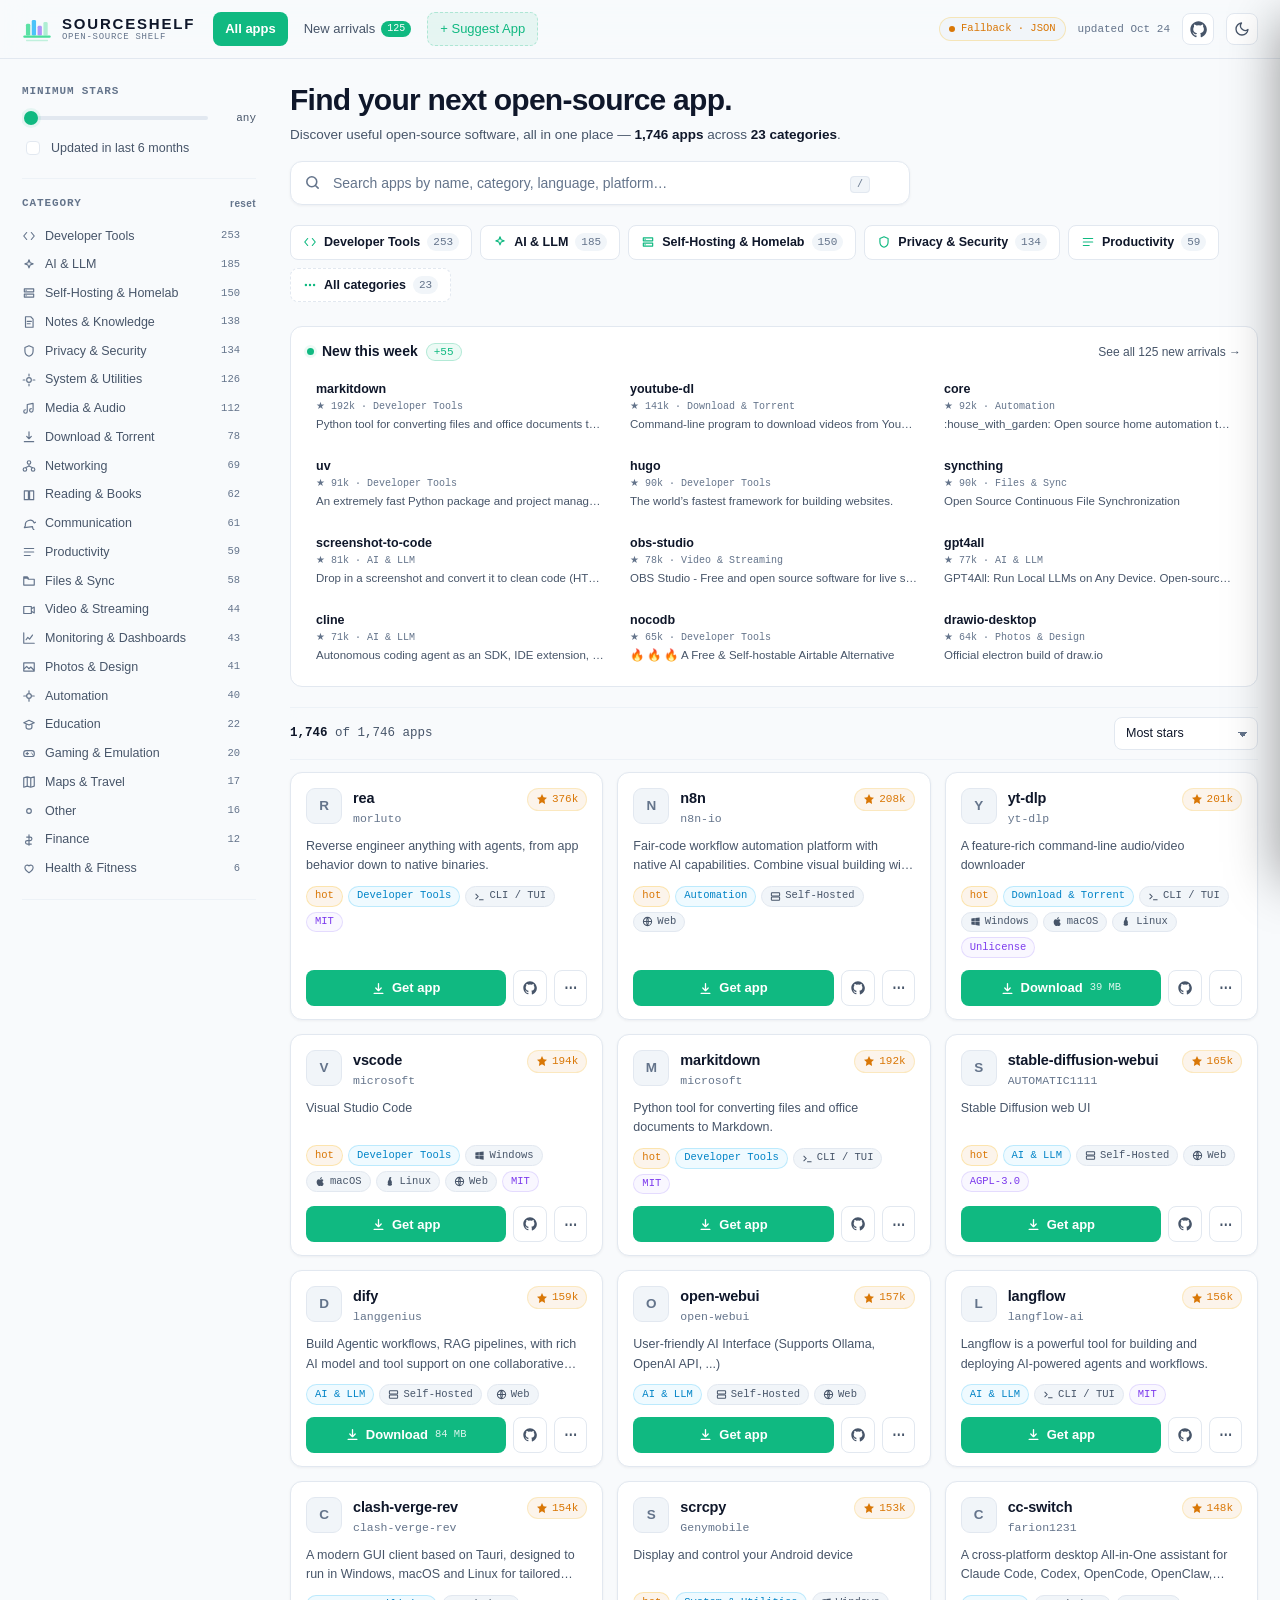
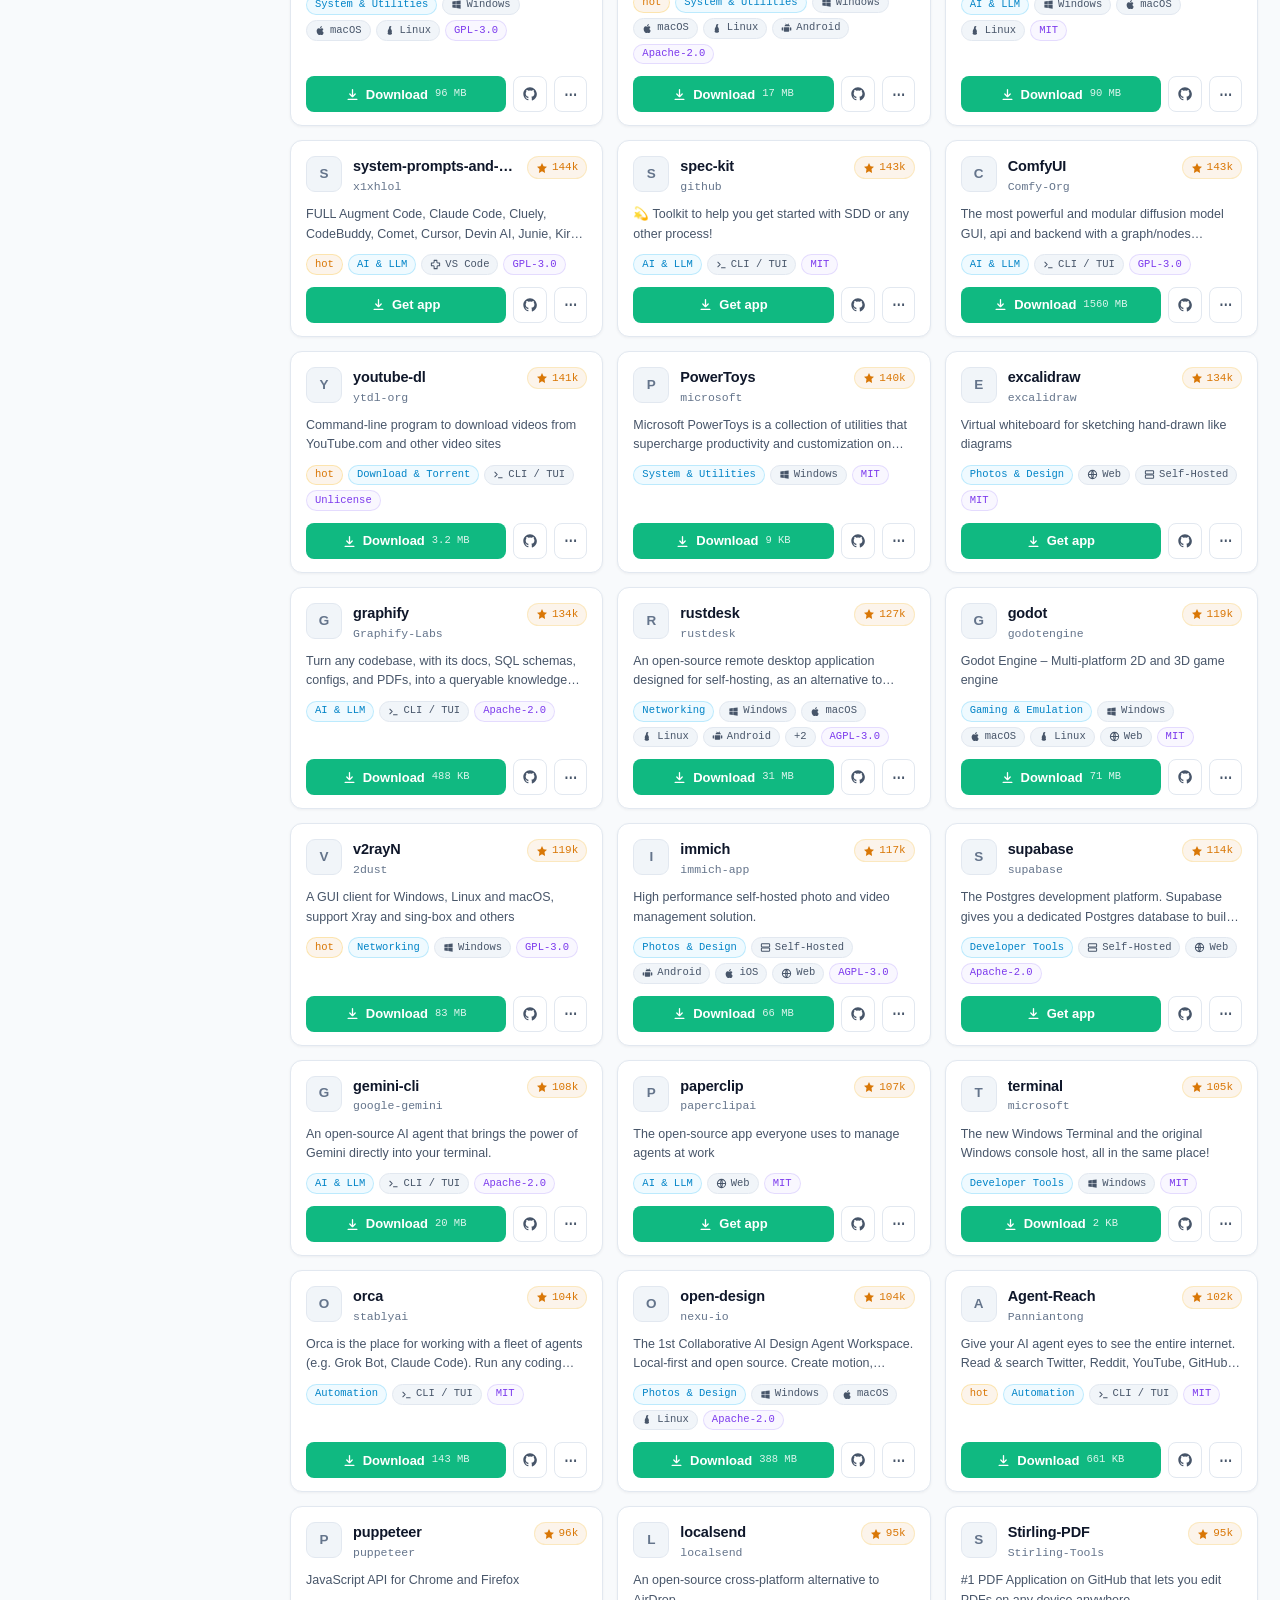
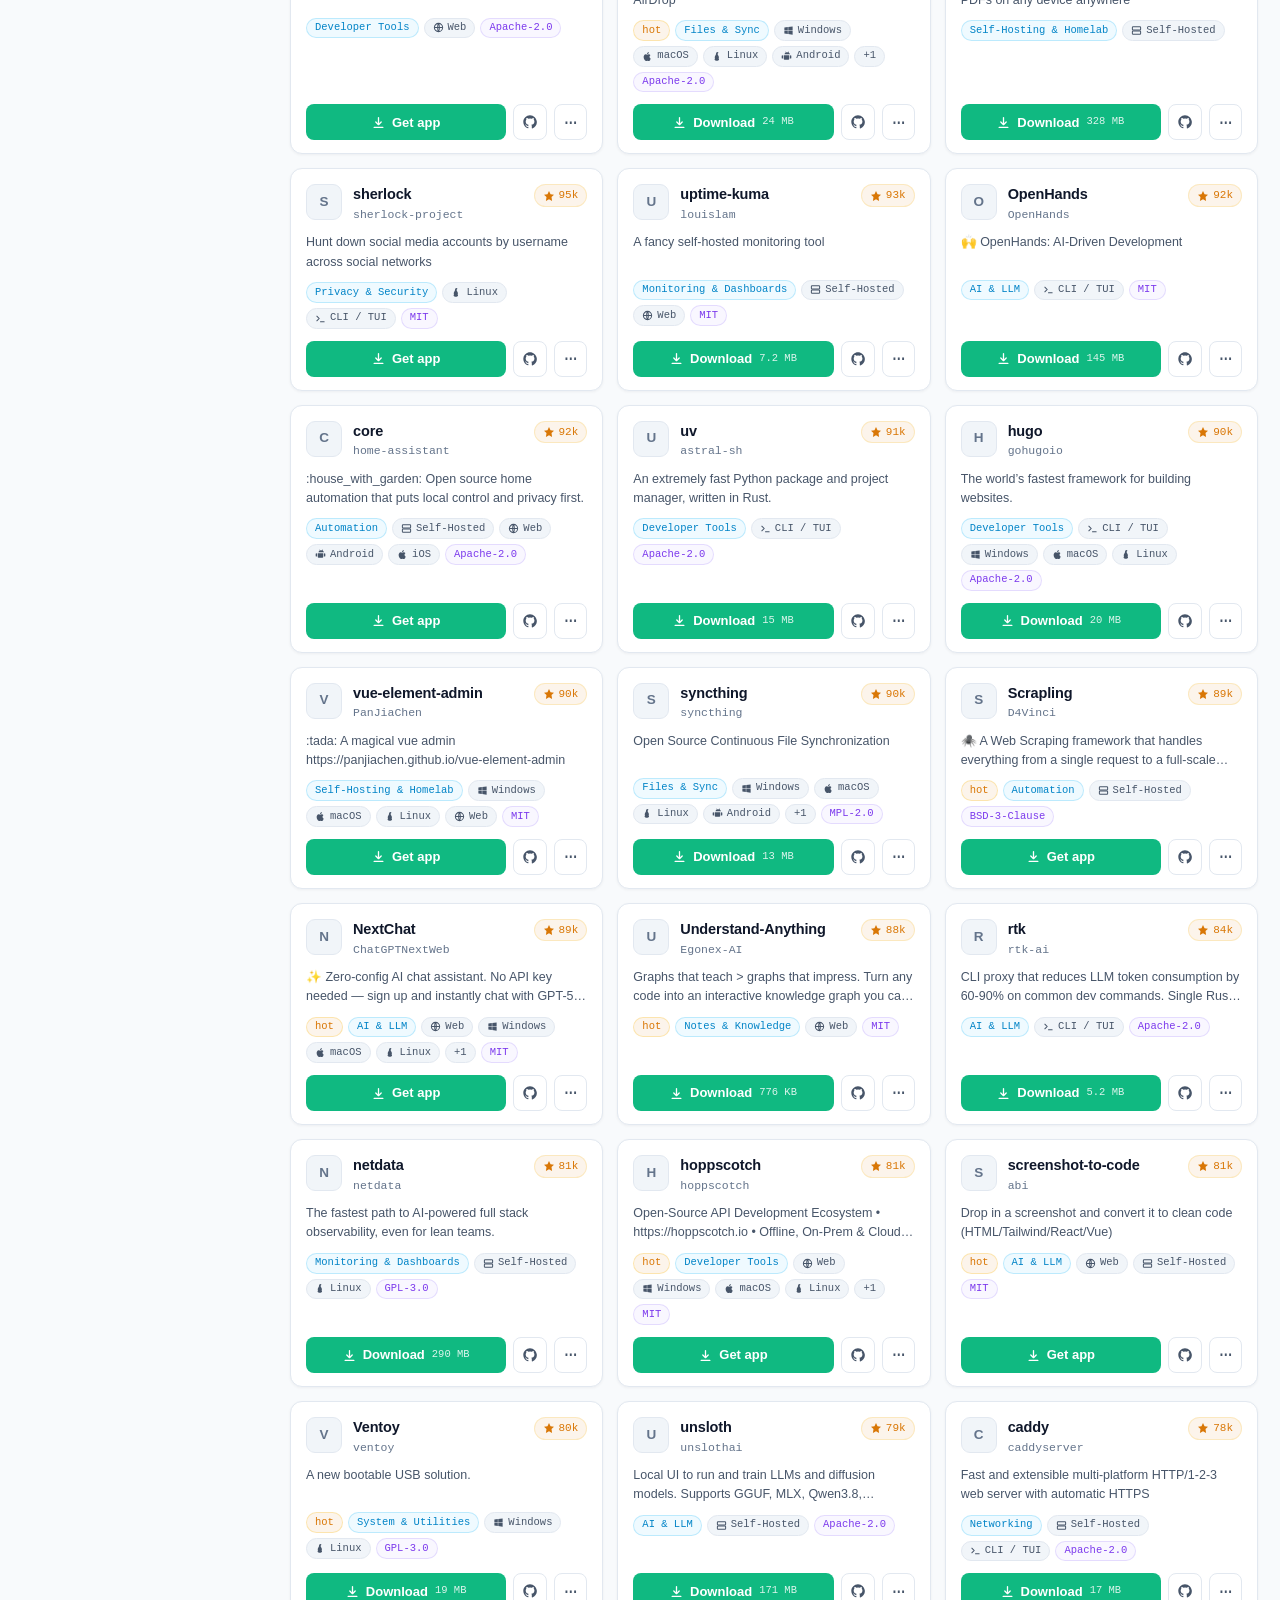
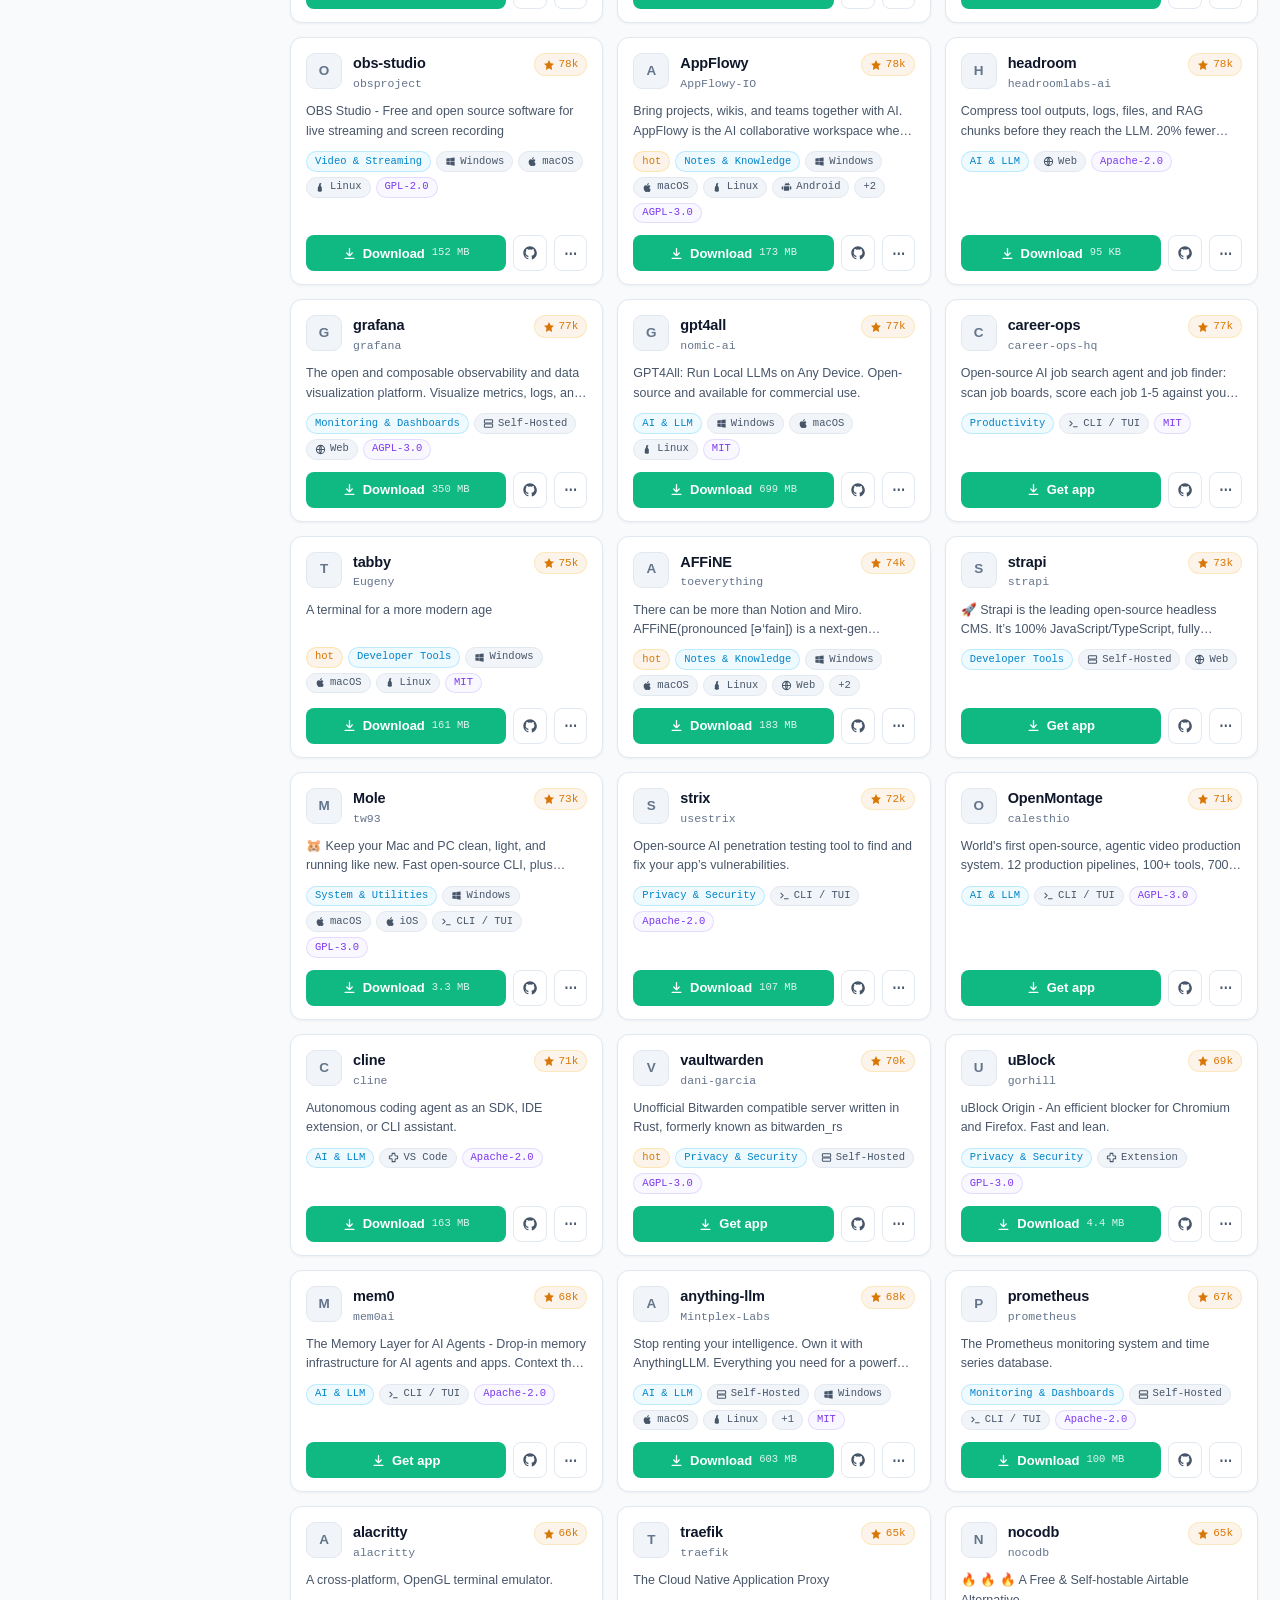
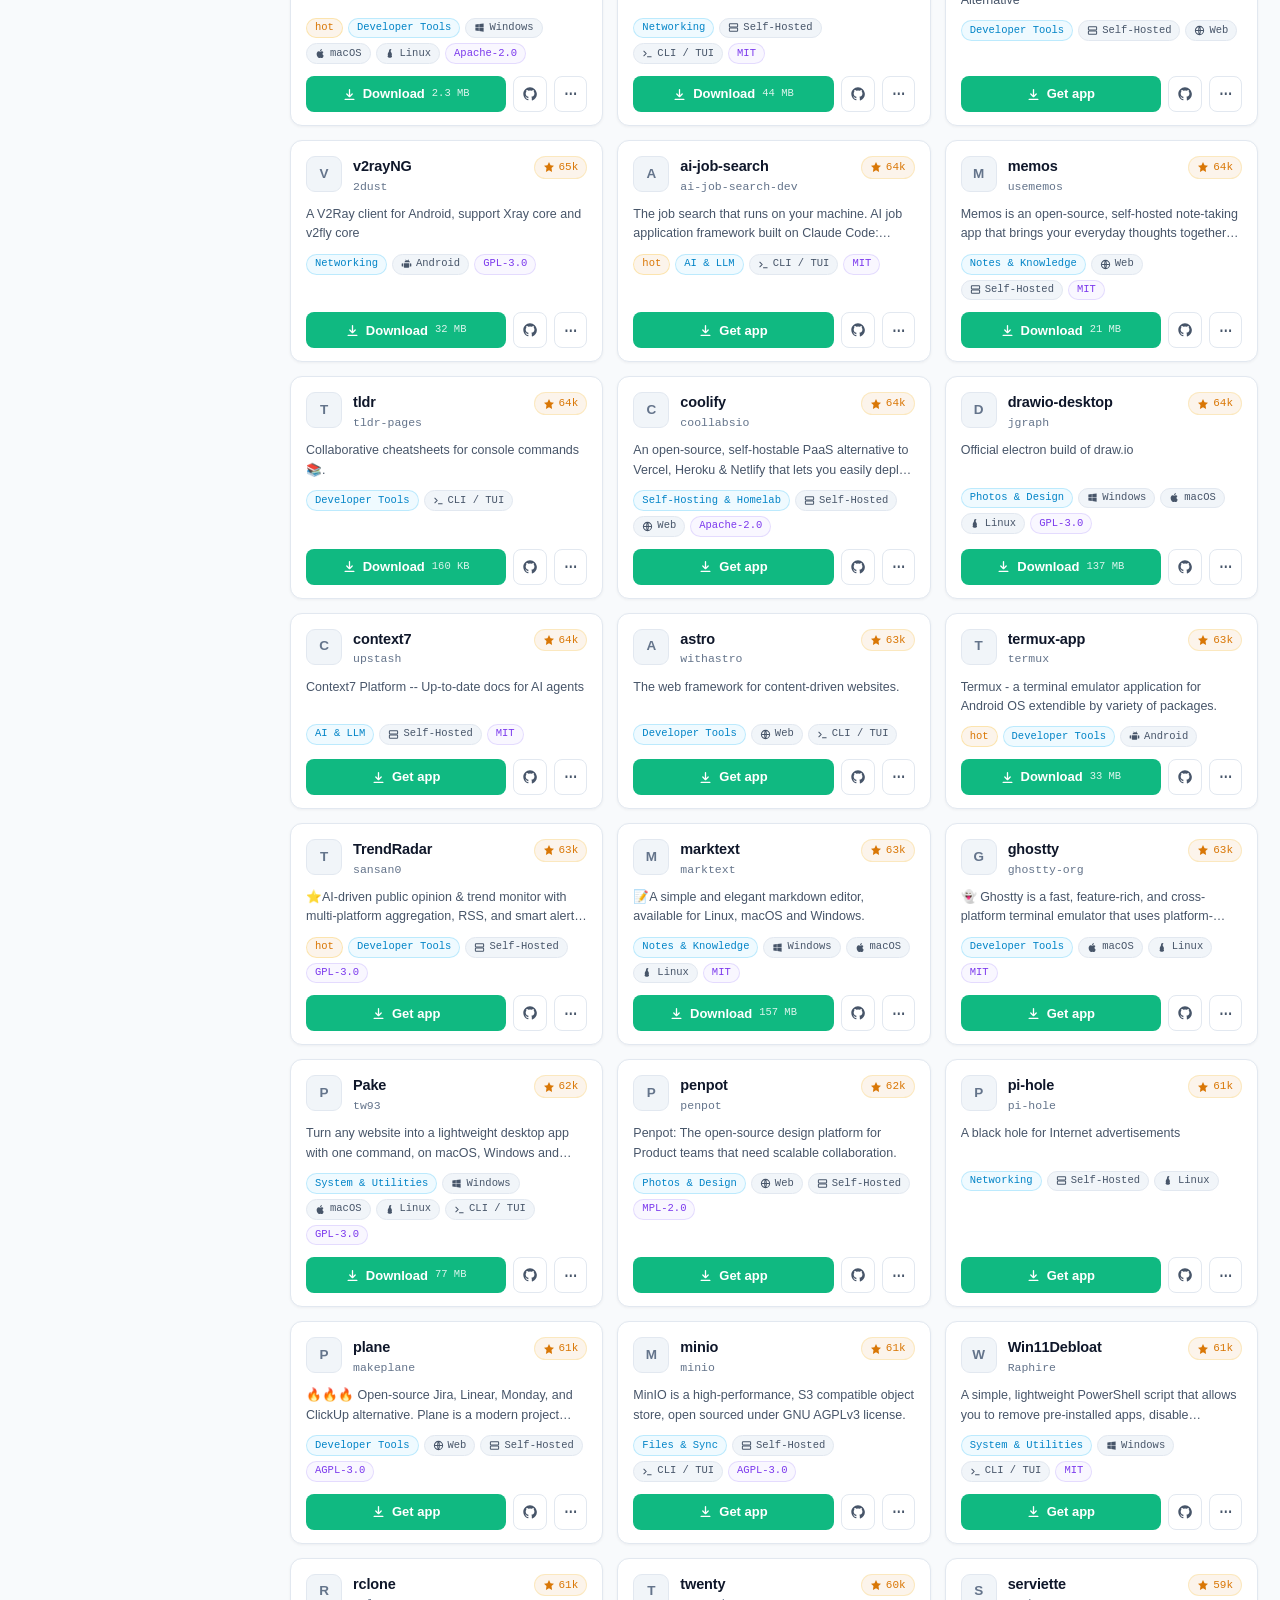
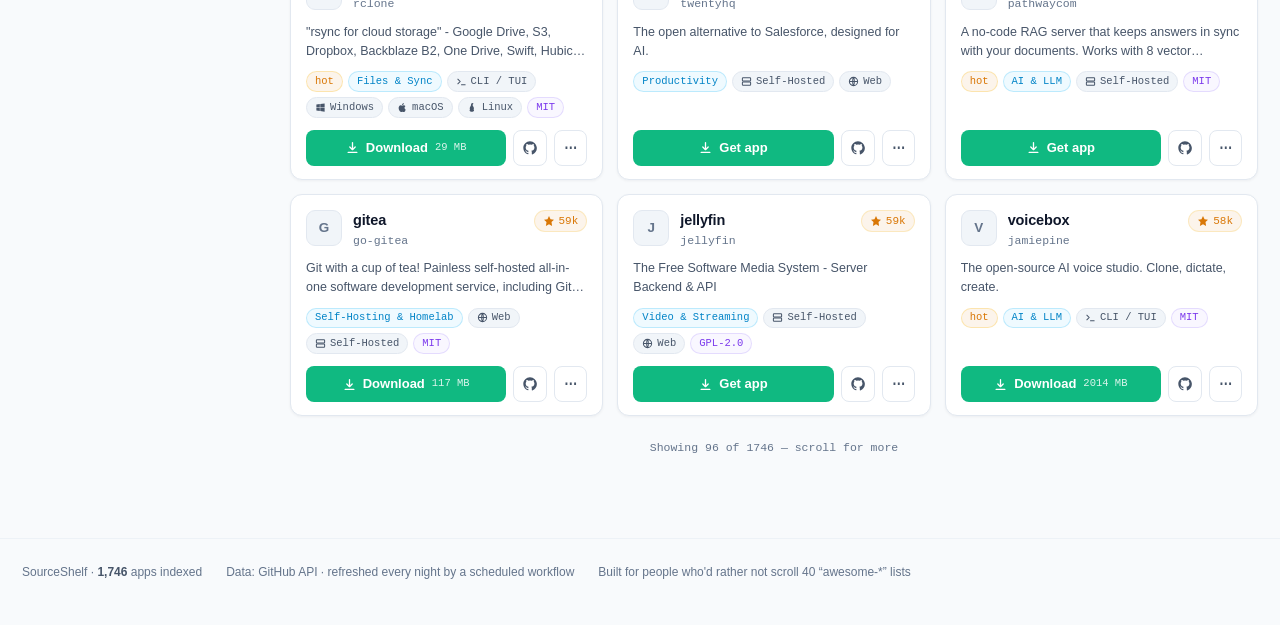
